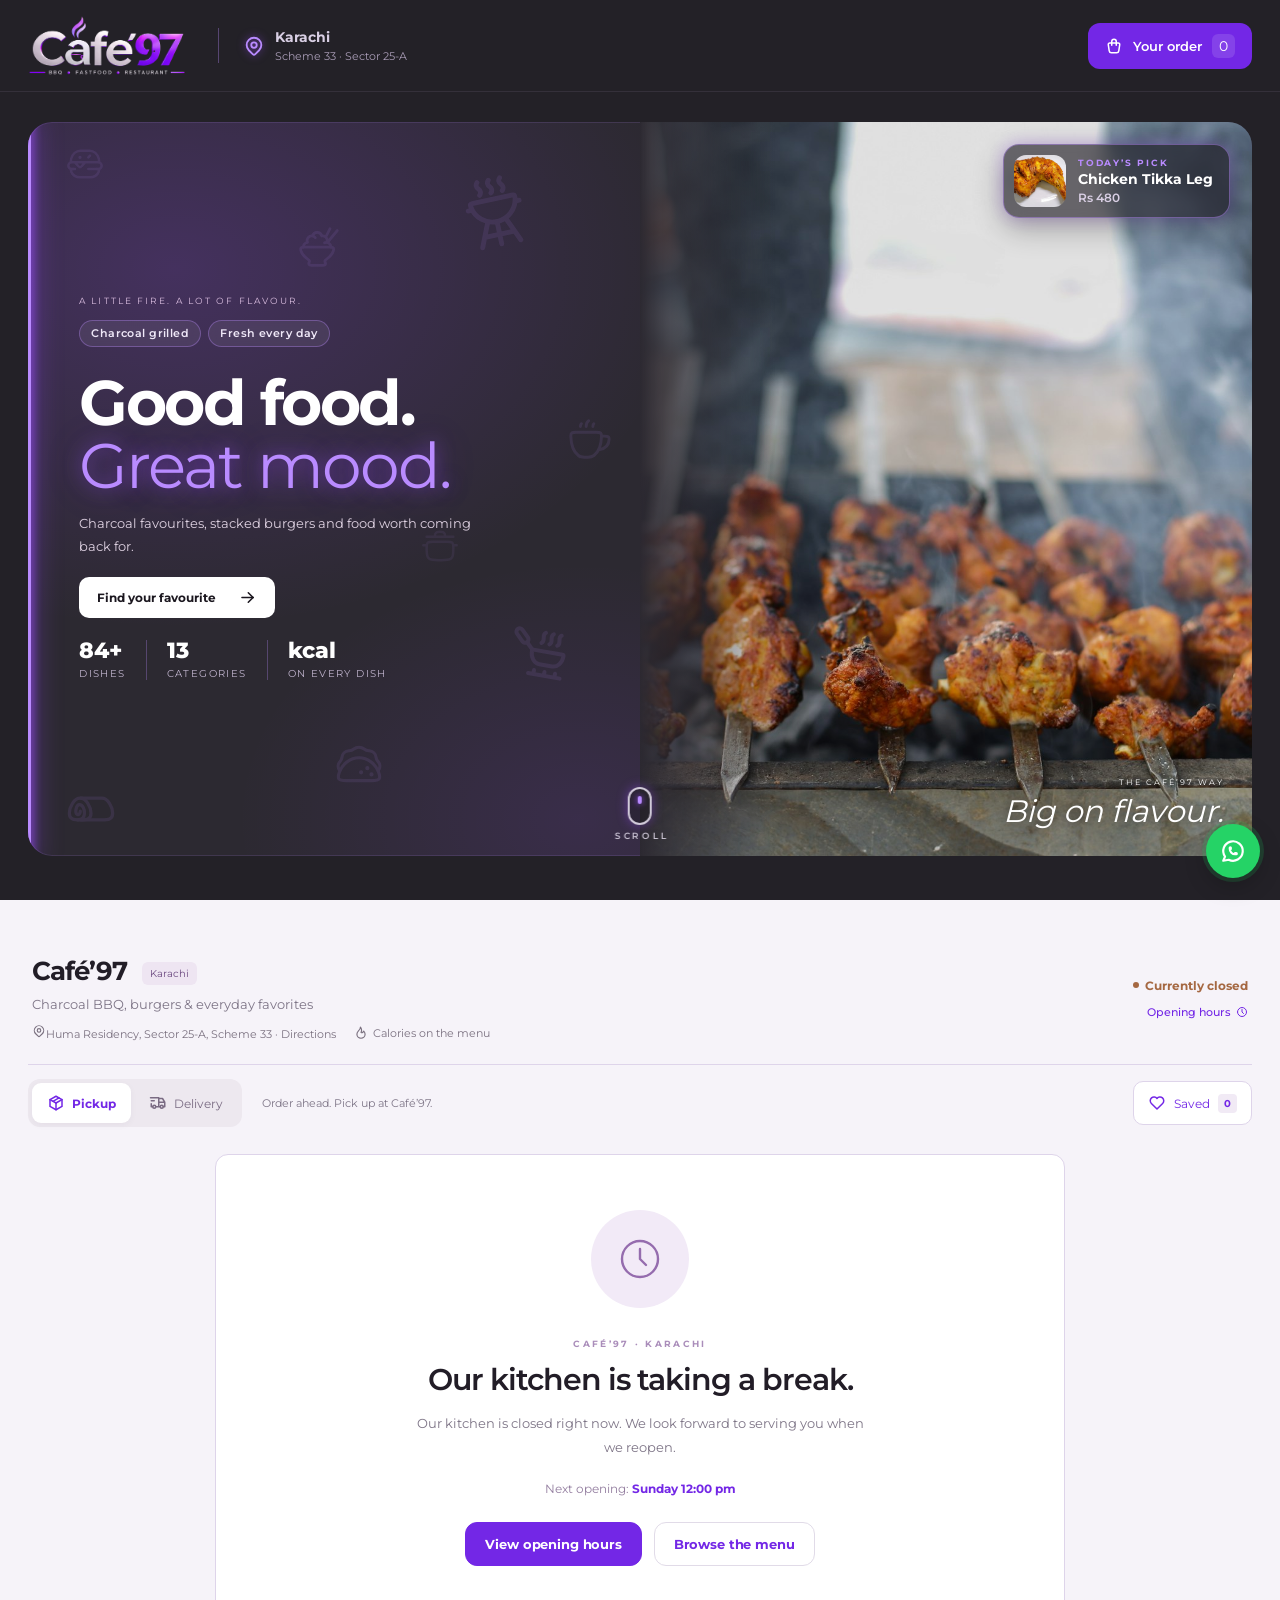
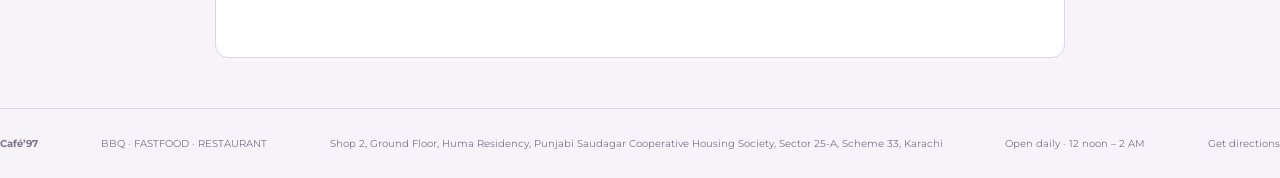
==== index.html @ 498adbf9 "Publish the Café’97 menu with WhatsApp ordering Replaces the coming-soon page. The previous site is " ====
<!DOCTYPE html><html lang="en"><head><meta charSet="utf-8"/><link rel="preconnect" href="/" crossorigin=""/><meta name="viewport" content="width=device-width, initial-scale=1"/><link rel="preload" href="/brand/cafe97-logo.png" as="image"/><link rel="preload" as="image" href="/food/hero-grill.jpg"/><link rel="preload" as="image" href="/brand/cafe97-logo-light.png"/><link rel="stylesheet" href="/_next/static/chunks/0s7oty20a3kcf.css" data-precedence="next"/><link rel="preload" as="script" fetchPriority="low" href="/_next/static/chunks/2-xwlmnlyaeq1.js"/><script src="/_next/static/chunks/0ktrcj4qarsyq.js" async=""></script><script src="/_next/static/chunks/2qyr2zzqw7k6q.js" async=""></script><script src="/_next/static/chunks/turbopack-22x0vbccdiuz1.js" async=""></script><script src="/_next/static/chunks/44oxwbh__ebkl.js" async=""></script><script src="/_next/static/chunks/0wa9oiqvqkpfq.js" async=""></script><title>Café’97 | A little fire. A lot of flavor.</title><meta name="description" content="Café’97 Karachi — BBQ, fast food and good company."/><link rel="icon" href="/icon.png?icon.2g3fp5cg44gr7.png" sizes="512x512" type="image/png"/><link rel="apple-touch-icon" href="/apple-icon.png?apple-icon.3qk80mfharcxu.png" sizes="180x180" type="image/png"/><meta name="next-size-adjust" content=""/><script src="/_next/static/chunks/0cz1d0mv5g_q7.js" noModule=""></script></head><body><div hidden=""><!--$--><!--/$--></div><div class="splash" aria-hidden="true"><span class="splash-strip left"></span><span class="splash-strip right"></span><img src="/brand/cafe97-logo.png" alt="" class="splash-logo"/><span class="splash-line"></span></div><div class="ordering-app"><a class="skip-link" href="#menu">Skip to menu</a><header class="site-header"><a class="ordering-brand" href="/" aria-label="Café’97 home"><img src="/brand/cafe97-logo.png" alt="Café’97" width="130"/><span class="header-location"><svg xmlns="http://www.w3.org/2000/svg" width="16" height="16" viewBox="0 0 24 24" fill="none" stroke="currentColor" stroke-width="2" stroke-linecap="round" stroke-linejoin="round" class="tabler-icon tabler-icon-map-pin"><path d="M9 11a3 3 0 1 0 6 0a3 3 0 0 0 -6 0"></path><path d="M17.657 16.657l-4.243 4.243a2 2 0 0 1 -2.827 0l-4.244 -4.243a8 8 0 1 1 11.314 0"></path></svg> Karachi<!-- --> <small>Scheme 33 · Sector 25-A</small></span></a><div class="header-actions"><button class="bag-button"><svg xmlns="http://www.w3.org/2000/svg" width="18" height="18" viewBox="0 0 24 24" fill="none" stroke="currentColor" stroke-width="2" stroke-linecap="round" stroke-linejoin="round" class="tabler-icon tabler-icon-shopping-bag"><path d="M6.331 8h11.339a2 2 0 0 1 1.977 2.304l-1.255 8.152a3 3 0 0 1 -2.966 2.544h-6.852a3 3 0 0 1 -2.965 -2.544l-1.255 -8.152a2 2 0 0 1 1.977 -2.304"></path><path d="M9 11v-5a3 3 0 0 1 6 0v5"></path></svg><span class="bag-label">Your order</span><span>0</span></button></div></header><main class="ordering-main"><section class="restaurant-banner"><div class="hero-doodles" aria-hidden="true"><span class="doodle d-bbq-grill" style="--icon:url(/icons/food/bbq-grill.svg)"></span><span class="doodle d-pan-03" style="--icon:url(/icons/food/pan-03.svg)"></span><span class="doodle d-rice-bowl-01" style="--icon:url(/icons/food/rice-bowl-01.svg)"></span><span class="doodle d-taco-01" style="--icon:url(/icons/food/taco-01.svg)"></span><span class="doodle d-coffee-02" style="--icon:url(/icons/food/coffee-02.svg)"></span><span class="doodle d-bread-02" style="--icon:url(/icons/food/bread-02.svg)"></span><span class="doodle d-hamburger-02" style="--icon:url(/icons/food/hamburger-02.svg)"></span><span class="doodle d-cooking-pot" style="--icon:url(/icons/food/cooking-pot.svg)"></span></div><div class="banner-copy"><span class="banner-kicker">A LITTLE FIRE. A LOT OF FLAVOUR.</span><div class="trust-badges"><span>Charcoal grilled</span><span>Fresh every day</span></div><h1>Good food.<br/><em>Great mood.</em></h1><p>Charcoal favourites, stacked burgers and food worth coming back for.</p><a class="hero-menu-link" href="#menu">Find your favourite <svg xmlns="http://www.w3.org/2000/svg" width="19" height="19" viewBox="0 0 24 24" fill="none" stroke="currentColor" stroke-width="2" stroke-linecap="round" stroke-linejoin="round" class="tabler-icon tabler-icon-arrow-right"><path d="M5 12l14 0"></path><path d="M13 18l6 -6"></path><path d="M13 6l6 6"></path></svg></a><dl class="hero-facts"><div><dt>100<!-- -->+</dt><dd>dishes</dd></div><div><dt>17</dt><dd>categories</dd></div><div><dt>kcal</dt><dd>on every dish</dd></div></dl></div><div class="banner-photograph"><img src="/food/hero-grill.jpg" alt="Food on a charcoal grill"/><div class="photo-caption"><span>THE CAFÉ’97 WAY</span><strong>Big on flavour.</strong></div></div><a class="scroll-cue" href="#menu" aria-label="Scroll to the menu"><span class="mouse"><i></i></span><small>Scroll</small></a></section><section class="restaurant-info"><div class="restaurant-mark"><img src="/brand/cafe97-logo-light.png" alt="Café’97"/></div><div><h2>Café’97 <span>Karachi</span></h2><p>Charcoal BBQ, burgers &amp; everyday favorites</p><div class="restaurant-meta"><a href="https://www.google.com/maps/dir/?api=1&amp;destination=Cafe97&amp;destination_place_id=ChIJvU82jcg5sz4RIf9Lzt2Cbog" target="_blank" rel="noopener"><svg xmlns="http://www.w3.org/2000/svg" width="14" height="14" viewBox="0 0 24 24" fill="none" stroke="currentColor" stroke-width="2" stroke-linecap="round" stroke-linejoin="round" class="tabler-icon tabler-icon-map-pin"><path d="M9 11a3 3 0 1 0 6 0a3 3 0 0 0 -6 0"></path><path d="M17.657 16.657l-4.243 4.243a2 2 0 0 1 -2.827 0l-4.244 -4.243a8 8 0 1 1 11.314 0"></path></svg>Huma Residency, Sector 25-A, Scheme 33<!-- --> · Directions</a><span><svg xmlns="http://www.w3.org/2000/svg" width="14" height="14" viewBox="0 0 24 24" fill="none" stroke="currentColor" stroke-width="2" stroke-linecap="round" stroke-linejoin="round" class="tabler-icon tabler-icon-flame"><path d="M12 10.941c2.333 -3.308 .167 -7.823 -1 -8.941c0 3.395 -2.235 5.299 -3.667 6.706c-1.43 1.408 -2.333 3.294 -2.333 5.588c0 3.704 3.134 6.706 7 6.706c3.866 0 7 -3.002 7 -6.706c0 -1.712 -1.232 -4.403 -2.333 -5.588c-2.084 3.353 -3.257 3.353 -4.667 2.235"></path></svg>Calories on the menu</span></div></div><div class="restaurant-availability"><span class="availability-label closed">Checking availability…</span><button class="text-button">Opening hours <svg xmlns="http://www.w3.org/2000/svg" width="12" height="12" viewBox="0 0 24 24" fill="none" stroke="currentColor" stroke-width="2" stroke-linecap="round" stroke-linejoin="round" class="tabler-icon tabler-icon-clock"><path d="M3 12a9 9 0 1 0 18 0a9 9 0 0 0 -18 0"></path><path d="M12 7v5l3 3"></path></svg></button></div></section><div class="experience-bar"><div class="order-mode" aria-label="Order method"><button aria-pressed="true"><svg xmlns="http://www.w3.org/2000/svg" width="18" height="18" viewBox="0 0 24 24" fill="none" stroke="currentColor" stroke-width="2" stroke-linecap="round" stroke-linejoin="round" class="tabler-icon tabler-icon-package"><path d="M12 3l8 4.5l0 9l-8 4.5l-8 -4.5l0 -9l8 -4.5"></path><path d="M12 12l8 -4.5"></path><path d="M12 12l0 9"></path><path d="M12 12l-8 -4.5"></path><path d="M16 5.25l-8 4.5"></path></svg>Pickup</button><button aria-pressed="false"><svg xmlns="http://www.w3.org/2000/svg" width="18" height="18" viewBox="0 0 24 24" fill="none" stroke="currentColor" stroke-width="2" stroke-linecap="round" stroke-linejoin="round" class="tabler-icon tabler-icon-truck-delivery"><path d="M5 17a2 2 0 1 0 4 0a2 2 0 1 0 -4 0"></path><path d="M15 17a2 2 0 1 0 4 0a2 2 0 1 0 -4 0"></path><path d="M5 17h-2v-4m-1 -8h11v12m-4 0h6m4 0h2v-6h-8m0 -5h5l3 5"></path><path d="M3 9l4 0"></path></svg>Delivery</button></div><span>Order ahead. Pick up at Café’97.</span><button class="saved-menu-button" aria-pressed="false"><svg xmlns="http://www.w3.org/2000/svg" width="18" height="18" viewBox="0 0 24 24" fill="none" stroke="currentColor" stroke-width="2" stroke-linecap="round" stroke-linejoin="round" class="tabler-icon tabler-icon-heart"><path d="M19.5 12.572l-7.5 7.428l-7.5 -7.428a5 5 0 1 1 7.5 -6.566a5 5 0 1 1 7.5 6.572"></path></svg> Saved <b>0</b></button></div><div class="ordering-layout"><aside class="menu-categories"><h3>Our menu</h3><button class="selected" aria-pressed="true"><span class="cat-ico" style="--icon:url(/icons/food/dish-01.svg)"><b class="cat-count">0</b></span><strong>All items</strong></button></aside><div class="cat-slider" aria-hidden="true"><span></span></div><section id="menu" class="menu-section"><div class="menu-sticky-sentinel" aria-hidden="true"></div><div class="menu-sticky"><div class="menu-toolbar"><label class="search"><svg xmlns="http://www.w3.org/2000/svg" width="18" height="18" viewBox="0 0 24 24" fill="none" stroke="currentColor" stroke-width="2" stroke-linecap="round" stroke-linejoin="round" class="tabler-icon tabler-icon-search"><path d="M3 10a7 7 0 1 0 14 0a7 7 0 1 0 -14 0"></path><path d="M21 21l-6 -6"></path></svg><input aria-label="Search menu" placeholder="Search the menu" value=""/></label><select class="menu-sort" aria-label="Sort menu"><option value="menu" selected="">Our menu order</option><option value="price-low">Price: low to high</option><option value="price-high">Price: high to low</option><option value="calories">Calories: low to high</option></select></div><div class="discovery-filters" aria-label="Menu highlights"><button aria-pressed="true" class="active">All dishes<span>0</span></button></div></div><div class="section-title"><h2>What are you in the mood for?</h2><span class="muted">0 dishes · Prices in PKR</span></div><div class="food-grid" aria-label="Loading the menu" aria-busy="true"><div class="food-skeleton"><div></div><span></span><span></span></div><div class="food-skeleton"><div></div><span></span><span></span></div><div class="food-skeleton"><div></div><span></span><span></span></div><div class="food-skeleton"><div></div><span></span><span></span></div></div><p class="menu-disclaimer">Illustrative photos · Calories are estimates. Please ask our team about allergies.</p></section><aside class="order-summary"><div class="summary-heading"><h3>Your order</h3><span class="pill">0<!-- --> <!-- -->items</span></div><div class="service-toggle"><button class="active">Takeaway</button><button class="">Delivery</button></div><div class="service-location"><svg xmlns="http://www.w3.org/2000/svg" width="17" height="17" viewBox="0 0 24 24" fill="none" stroke="currentColor" stroke-width="2" stroke-linecap="round" stroke-linejoin="round" class="tabler-icon tabler-icon-map-pin"><path d="M9 11a3 3 0 1 0 6 0a3 3 0 0 0 -6 0"></path><path d="M17.657 16.657l-4.243 4.243a2 2 0 0 1 -2.827 0l-4.244 -4.243a8 8 0 1 1 11.314 0"></path></svg><div><strong>Collect at Café’97</strong><small>Huma Residency, Sector 25-A, Scheme 33</small></div></div><div class="empty-cart"><span><svg xmlns="http://www.w3.org/2000/svg" width="35" height="35" viewBox="0 0 24 24" fill="none" stroke="currentColor" stroke-width="1.3" stroke-linecap="round" stroke-linejoin="round" class="tabler-icon tabler-icon-shopping-bag"><path d="M6.331 8h11.339a2 2 0 0 1 1.977 2.304l-1.255 8.152a3 3 0 0 1 -2.966 2.544h-6.852a3 3 0 0 1 -2.965 -2.544l-1.255 -8.152a2 2 0 0 1 1.977 -2.304"></path><path d="M9 11v-5a3 3 0 0 1 6 0v5"></path></svg></span><h4>Good food starts here</h4><p>Add your favorites from the menu<br/>and we’ll take care of the rest.</p></div><div class="totals"><div><span>Subtotal</span><span>Rs 0</span></div><div><span>Estimated calories</span><span>0<!-- --> kcal</span></div><div class="grand-total"><strong>Total</strong><strong>Rs 0</strong></div></div><button class="button full" disabled="">Checkout <svg xmlns="http://www.w3.org/2000/svg" width="16" height="16" viewBox="0 0 24 24" fill="none" stroke="currentColor" stroke-width="2" stroke-linecap="round" stroke-linejoin="round" class="tabler-icon tabler-icon-arrow-right"><path d="M5 12l14 0"></path><path d="M13 18l6 -6"></path><path d="M13 6l6 6"></path></svg></button><p class="fine-print muted">Pay at the restaurant<!-- --> <!-- -->· Order tracking included</p></aside></div></main><footer><strong>Café’97</strong><span>BBQ · FASTFOOD · RESTAURANT</span><span>Shop 2, Ground Floor, Huma Residency, Punjabi Saudagar Cooperative Housing Society, Sector 25-A, Scheme 33, Karachi</span><span>Open daily · 12 noon – 2 AM</span><a href="https://www.google.com/maps/dir/?api=1&amp;destination=Cafe97&amp;destination_place_id=ChIJvU82jcg5sz4RIf9Lzt2Cbog" target="_blank" rel="noopener">Get directions</a></footer><button class="to-top" aria-label="Back to top" tabindex="-1"><svg xmlns="http://www.w3.org/2000/svg" width="22" height="22" viewBox="0 0 24 24" fill="none" stroke="currentColor" stroke-width="2" stroke-linecap="round" stroke-linejoin="round" class="tabler-icon tabler-icon-arrow-up"><path d="M12 5l0 14"></path><path d="M18 11l-6 -6"></path><path d="M6 11l6 -6"></path></svg></button><a class="whatsapp-fab" href="https://wa.me/923099951777" target="_blank" rel="noopener" aria-label="Order on WhatsApp"><svg xmlns="http://www.w3.org/2000/svg" width="26" height="26" viewBox="0 0 24 24" fill="none" stroke="currentColor" stroke-width="2" stroke-linecap="round" stroke-linejoin="round" class="tabler-icon tabler-icon-brand-whatsapp"><path d="M3 21l1.65 -3.8a9 9 0 1 1 3.4 2.9l-5.05 .9"></path><path d="M9 10a.5 .5 0 0 0 1 0v-1a.5 .5 0 0 0 -1 0v1a5 5 0 0 0 5 5h1a.5 .5 0 0 0 0 -1h-1a.5 .5 0 0 0 0 1"></path></svg></a></div><!--$--><!--/$--><script>(self.__next_s=self.__next_s||[]).push([0,{"children":"try{if(sessionStorage.getItem(\"c97-splash\"))document.documentElement.classList.add(\"splash-seen\");else sessionStorage.setItem(\"c97-splash\",\"1\")}catch(e){}","id":"splash-seen"}])</script><script src="/_next/static/chunks/2-xwlmnlyaeq1.js" id="_R_" async=""></script><script>(self.__next_f=self.__next_f||[]).push([0])</script><script>self.__next_f.push([1,"1:\"$Sreact.fragment\"\n2:I[39756,[\"/_next/static/chunks/44oxwbh__ebkl.js\"],\"default\"]\n3:I[37457,[\"/_next/static/chunks/44oxwbh__ebkl.js\"],\"default\"]\n4:I[79520,[\"/_next/static/chunks/44oxwbh__ebkl.js\"],\"\"]\n5:I[77845,[\"/_next/static/chunks/44oxwbh__ebkl.js\",\"/_next/static/chunks/0wa9oiqvqkpfq.js\"],\"default\"]\n6:I[97367,[\"/_next/static/chunks/44oxwbh__ebkl.js\"],\"OutletBoundary\"]\n7:\"$Sreact.suspense\"\n9:I[97367,[\"/_next/static/chunks/44oxwbh__ebkl.js\"],\"ViewportBoundary\"]\nb:I[97367,[\"/_next/static/chunks/44oxwbh__ebkl.js\"],\"MetadataBoundary\"]\nd:I[68027,[\"/_next/static/chunks/44oxwbh__ebkl.js\"],\"default\",1]\n:HL[\"/_next/static/chunks/0s7oty20a3kcf.css\",\"style\"]\n:HC[\"/\",\"\"]\n:HL[\"/brand/cafe97-logo.png\",\"image\"]\n0:{\"P\":null,\"c\":[\"\",\"\"],\"q\":\"\",\"i\":false,\"f\":[[[\"\",{\"children\":[\"__PAGE__\",{},\"$undefined\",\"$undefined\",4608]},\"$undefined\",\"$undefined\",4624],[[\"$\",\"$1\",\"c\",{\"children\":[[[\"$\",\"link\",\"0\",{\"rel\":\"stylesheet\",\"href\":\"/_next/static/chunks/0s7oty20a3kcf.css\",\"precedence\":\"next\",\"crossOrigin\":\"$undefined\",\"nonce\":\"$undefined\"}],[\"$\",\"script\",\"script-0\",{\"src\":\"/_next/static/chunks/44oxwbh__ebkl.js\",\"async\":true,\"nonce\":\"$undefined\"}]],[\"$\",\"html\",null,{\"lang\":\"en\",\"suppressHydrationWarning\":true,\"children\":[\"$\",\"body\",null,{\"children\":[[\"$\",\"$L2\",null,{\"parallelRouterKey\":\"children\",\"error\":\"$undefined\",\"errorStyles\":\"$undefined\",\"errorScripts\":\"$undefined\",\"template\":[\"$\",\"$L3\",null,{}],\"templateStyles\":\"$undefined\",\"templateScripts\":\"$undefined\",\"notFound\":[[[\"$\",\"title\",null,{\"children\":\"404: This page could not be found.\"}],[\"$\",\"div\",null,{\"style\":{\"fontFamily\":\"system-ui,\\\"Segoe UI\\\",Roboto,Helvetica,Arial,sans-serif,\\\"Apple Color Emoji\\\",\\\"Segoe UI Emoji\\\"\",\"height\":\"100vh\",\"textAlign\":\"center\",\"display\":\"flex\",\"flexDirection\":\"column\",\"alignItems\":\"center\",\"justifyContent\":\"center\"},\"children\":[\"$\",\"div\",null,{\"children\":[[\"$\",\"style\",null,{\"dangerouslySetInnerHTML\":{\"__html\":\"body{color:#000;background:#fff;margin:0}.next-error-h1{border-right:1px solid rgba(0,0,0,.3)}@media (prefers-color-scheme:dark){body{color:#fff;background:#000}.next-error-h1{border-right:1px solid rgba(255,255,255,.3)}}\"}}],[\"$\",\"h1\",null,{\"className\":\"next-error-h1\",\"style\":{\"display\":\"inline-block\",\"margin\":\"0 20px 0 0\",\"padding\":\"0 23px 0 0\",\"fontSize\":24,\"fontWeight\":500,\"verticalAlign\":\"top\",\"lineHeight\":\"49px\"},\"children\":404}],[\"$\",\"div\",null,{\"style\":{\"display\":\"inline-block\"},\"children\":[\"$\",\"h2\",null,{\"style\":{\"fontSize\":14,\"fontWeight\":400,\"lineHeight\":\"49px\",\"margin\":0},\"children\":\"This page could not be found.\"}]}]]}]}]],[]],\"forbidden\":\"$undefined\",\"unauthorized\":\"$undefined\"}],[\"$\",\"$L4\",null,{\"id\":\"splash-seen\",\"strategy\":\"beforeInteractive\",\"children\":\"try{if(sessionStorage.getItem(\\\"c97-splash\\\"))document.documentElement.classList.add(\\\"splash-seen\\\");else sessionStorage.setItem(\\\"c97-splash\\\",\\\"1\\\")}catch(e){}\"}]]}]}]]}],{\"children\":[[\"$\",\"$1\",\"c\",{\"children\":[[[\"$\",\"div\",null,{\"className\":\"splash\",\"aria-hidden\":\"true\",\"children\":[[\"$\",\"span\",null,{\"className\":\"splash-strip left\"}],[\"$\",\"span\",null,{\"className\":\"splash-strip right\"}],[\"$\",\"img\",null,{\"src\":\"/brand/cafe97-logo.png\",\"alt\":\"\",\"className\":\"splash-logo\"}],[\"$\",\"span\",null,{\"className\":\"splash-line\"}]]}],[\"$\",\"$L5\",null,{}]],[[\"$\",\"script\",\"script-0\",{\"src\":\"/_next/static/chunks/0wa9oiqvqkpfq.js\",\"async\":true,\"nonce\":\"$undefined\"}]],[\"$\",\"$L6\",null,{\"children\":[\"$\",\"$7\",null,{\"name\":\"Next.MetadataOutlet\",\"children\":\"$@8\"}]}]]}],{},null,false,null]},null,false,null],[\"$\",\"$1\",\"h\",{\"children\":[null,[\"$\",\"$L9\",null,{\"children\":\"$La\"}],[\"$\",\"div\",null,{\"hidden\":true,\"children\":[\"$\",\"$Lb\",null,{\"children\":[\"$\",\"$7\",null,{\"name\":\"Next.Metadata\",\"children\":\"$Lc\"}]}]}],[\"$\",\"meta\",null,{\"name\":\"next-size-adjust\",\"content\":\"\"}]]}],false]],\"m\":\"$undefined\",\"G\":[\"$d\",[[\"$\",\"link\",\"0\",{\"rel\":\"stylesheet\",\"href\":\"/_next/static/chunks/0s7oty20a3kcf.css\",\"precedence\":\"next\",\"crossOrigin\":\"$undefined\",\"nonce\":\"$undefined\"}]]],\"S\":true,\"h\":null,\"r\":\"$undefined\",\"s\":\"$undefined\",\"a\":\"$undefined\",\"l\":\"$undefined\",\"p\":\"$undefined\",\"d\":\"$undefined\",\"b\":\"7xIpDGiMckBpwdoyiwd_z\"}\na:[[\"$\",\"meta\",\"0\",{\"charSet\":\"utf-8\"}],[\"$\",\"meta\",\"1\",{\"name\":\"viewport\",\"content\":\"width=device-width, initial-scale=1\"}]]\ne:I[27201,[\"/_next/static/chunks/44oxwbh__ebkl.js\"],\"IconMark\"]\n8:null\nc:[[\"$\",\"title\",\"0\",{\"children\":\"Café’97 | A little fire. A lot of flavor.\"}],[\"$\",\"meta\",\"1\",{\"name\":\"description\",\"content\":\"Café’97 Karachi — BBQ, fast food and good company.\"}],[\"$\",\"link\",\"2\",{\"rel\":\"icon\",\"href\":\"/icon.png?icon.2g3fp5cg44gr7.png\",\"sizes\":\"512x512\",\"type\":\"image/png\"}],[\"$\",\"link\",\"3\",{\"rel\":\"apple-touch-icon\",\"href\":\"/apple-icon.png?apple-icon.3qk80mfharcxu.png\",\"sizes\":\"180x180\",\"type\":\"image/png\"}],[\"$\",\"$Le\",\"4\",{}]]\n"])</script></body></html>
---- _next/static/chunks/0s7oty20a3kcf.css ----
@font-face{font-family:DM Sans;font-style:normal;font-weight:400;font-display:swap;src:url(../media/dm-sans-0.1ak_r0qwk4efr.woff2)format("truetype")}@font-face{font-family:DM Sans;font-style:normal;font-weight:500;font-display:swap;src:url(../media/dm-sans-1.2r2fipdt7dpwy.woff2)format("truetype")}@font-face{font-family:DM Sans;font-style:normal;font-weight:600;font-display:swap;src:url(../media/dm-sans-2.0vbbr_motsstn.woff2)format("truetype")}@font-face{font-family:DM Sans;font-style:normal;font-weight:700;font-display:swap;src:url(../media/dm-sans-3.10xgmchs6okr4.woff2)format("truetype")}:root{--purple:#7327e6;--deep:#1b171f;--lavender:#eee7f2;--ink:#28212b;--muted:#746d77;--paper:#fbf9f5;--line:#e7e0e6;--green:#347153;--red:#a83943}*{box-sizing:border-box}html{scroll-behavior:smooth}body{color:var(--ink);background:var(--paper);margin:0;font-family:Montserrat,DM Sans,Arial,sans-serif;font-size:14px}button,input,select,textarea{font:inherit}button,a,input,select,textarea{-webkit-tap-highlight-color:transparent}button,a{touch-action:manipulation}button{cursor:pointer}button:disabled{opacity:.5;cursor:not-allowed}a{color:inherit;text-decoration:none}button:focus-visible,a:focus-visible{outline-offset:3px;outline:3px solid #af84cc}h1,h2,h3,p{margin-top:0}h1,h2{font-family:Montserrat,DM Sans,Arial,sans-serif;font-weight:500}h1{letter-spacing:-3px;margin-bottom:24px;font-size:clamp(48px,5vw,78px);line-height:1.06}h1 em{color:var(--purple)}h2{letter-spacing:-1px;font-size:34px}h3{font-size:18px}p{line-height:1.7}.site-header{justify-content:space-between;align-items:center;max-width:1360px;height:100px;margin:auto;padding:12px 56px;display:flex}.site-header img{object-fit:contain;height:78px}.site-header nav{gap:32px;font-weight:600;display:flex}.location{color:var(--muted);font-size:12px}main{max-width:1360px;margin:auto;padding:0 56px}.hero{background:#f0ebe5;border-radius:6px;grid-template-columns:1.05fr 1fr;min-height:490px;display:grid;overflow:hidden}.hero-copy{padding:52px 38px}.eyebrow{letter-spacing:2.3px;color:var(--purple);margin-bottom:18px;font-size:10px;font-weight:700;display:block}.hero p{color:var(--muted);font-size:15px}.button{border:1px solid var(--purple);background:var(--purple);color:#fff;border-radius:5px;justify-content:center;align-items:center;gap:10px;padding:14px 22px;font-weight:600;display:inline-flex}.button.secondary{color:var(--purple);background:#fff}.button.small{padding:9px 14px;font-size:12px}.hero-foot{letter-spacing:1.5px;color:var(--muted);margin-top:45px;font-size:9px}.hero-foot span{margin:0 12px}.hero-art{background:radial-gradient(at 40% 10%,#5b2ea8 0,#0000 60%),#1b171f;flex-direction:column;justify-content:center;align-items:center;padding:45px;display:flex;position:relative}.hero-art img{filter:drop-shadow(0 12px 9px #0007);width:100%}.art-note{color:#d5c4df;letter-spacing:3px;margin-top:36px;font-size:10px}.menu-section{padding:55px 0}.section-title{justify-content:space-between;align-items:center;gap:20px;display:flex}.section-title h2{margin:0 0 22px}.muted{color:var(--muted);font-size:12px}.notice{background:var(--lavender);color:var(--purple);border-radius:5px;margin:10px 0 24px;padding:11px 15px;font-size:12px}.category-tabs{gap:9px;padding:4px 0 18px;display:flex;overflow:auto}.category-tabs button{border:1px solid var(--line);white-space:nowrap;background:0 0;border-radius:30px;padding:11px 22px}footer{border-top:1px solid var(--line);max-width:1248px;color:var(--muted);justify-content:space-between;gap:20px;margin:30px auto 0;padding:25px 0;font-size:11px;display:flex}@media (max-width:800px){.site-header{height:85px;padding:8px 20px}.site-header nav{gap:18px;font-size:12px}.location{display:none}main{padding:0 20px}.hero{grid-template-columns:1fr}.hero-copy{padding:34px 26px}.hero-art{min-height:230px;padding:24px}.hero-art img{max-width:310px}.art-note{margin-top:12px;font-size:8px}.hero-foot{letter-spacing:.6px;margin-top:25px;font-size:8px}.section-title{flex-direction:column;align-items:start;gap:0}.section-title h2{font-size:28px}.section-title>.muted{display:none}footer{flex-wrap:wrap;margin:20px;padding:20px 0}.menu-section{padding-top:34px}}@media (prefers-reduced-motion:reduce){html{scroll-behavior:auto}*{transition:none!important;animation:none!important}}.header-actions{align-items:center;gap:18px;display:flex}.location{align-items:center;gap:5px;display:flex}.site-header nav a{align-items:center;gap:3px;display:flex}.icon-button{color:inherit;background:0 0;border:0;justify-content:center;align-items:center;padding:8px;display:inline-flex}.bag-button{background:var(--purple);color:#fff;border:0;border-radius:6px;align-items:center;gap:9px;padding:10px 12px;display:flex}.hero-art.food-hero{padding:0;overflow:hidden}.hero-food-photo{object-fit:cover;height:100%;position:absolute;filter:brightness(.7)!important;width:100%!important}.hero-logo{background:#27152bea;border-radius:5px;width:148px;padding:8px 15px;position:absolute;top:20px;right:20px}.hero-logo img{filter:none!important}.hero-caption{color:#fff;letter-spacing:2px;font-size:10px;position:absolute;bottom:23px}.service-strip{border-bottom:1px solid var(--line);color:#66576a;justify-content:space-around;padding:22px 0;font-size:12px;display:flex}.service-strip span{align-items:center;gap:9px;display:flex}.search{border:1px solid var(--line);background:#fff;border-radius:6px;align-items:center;gap:9px;min-width:235px;padding:11px 14px;display:flex}.search input{background:0 0;border:none;outline:none;width:100%}.food-grid{grid-template-columns:repeat(4,1fr);gap:22px;display:grid}.food-card{border:1px solid var(--line);background:#fff;border-radius:9px;transition:transform .2s,box-shadow .2s;overflow:hidden}.food-card:hover{transform:translateY(-3px);box-shadow:0 10px 25px #1b171f0b}.food-image{background:#e5ded7;border:0;width:100%;height:190px;padding:0;display:block;position:relative;overflow:hidden}.food-image img{object-fit:cover;width:100%;height:100%;transition:transform .4s}.food-card:hover .food-image img{transform:scale(1.04)}.food-tag{letter-spacing:1px;color:#fff;background:var(--purple);border-radius:3px;padding:6px 8px;font-size:8px;position:absolute;top:13px;left:12px}.food-content{padding:18px}.food-meta{color:var(--muted);justify-content:space-between;margin-bottom:12px;font-size:10px;display:flex}.food-meta span{align-items:center;gap:4px;display:flex}.food-card h3{letter-spacing:-.3px;margin-bottom:8px;font-size:16px}.food-card p{color:var(--muted);min-height:59px;margin-bottom:20px;font-size:12px;line-height:1.65}.food-bottom{justify-content:space-between;align-items:center;display:flex}.food-bottom strong{color:var(--purple);font-size:15px}.add-button{background:var(--lavender);color:var(--purple);border:1px solid #d9c8e4;border-radius:6px;justify-content:center;align-items:center;min-width:32px;height:32px;display:flex}.brand-band{background:var(--deep);color:#eee1f3;border-radius:7px;justify-content:space-around;align-items:center;gap:35px;padding:36px 45px;display:flex}.brand-band>img{width:200px}.brand-band h2{margin-bottom:12px;font-size:30px}.brand-band p{color:#bdaac6;margin:0;font-size:12px}.brand-band .eyebrow{color:#c69add}.brand-band .button{white-space:nowrap}.overlay{z-index:50;-webkit-backdrop-filter:blur(3px);backdrop-filter:blur(3px);background:#160d2066;position:fixed;inset:0}.modal{z-index:51;background:var(--paper);border-radius:12px;width:min(480px,100% - 28px);max-height:90dvh;padding:25px;position:fixed;top:50%;left:50%;overflow:auto;transform:translate(-50%,-50%);box-shadow:0 30px 100px #0003}.modal.wide{width:min(720px,100% - 28px)}.modal-head{justify-content:space-between;align-items:center;margin-bottom:20px;display:flex}.modal-head h2{letter-spacing:-.5px;margin:0;font-family:inherit;font-size:21px;font-weight:600}.field{flex-direction:column;gap:7px;margin-bottom:17px;font-size:12px;font-weight:600;display:flex}.field input,.field select,.field textarea,.input{color:var(--ink);background:#fff;border:1px solid #dcd4de;border-radius:5px;width:100%;min-width:0;padding:11px}.field textarea{resize:vertical;min-height:75px}.detail-image{object-fit:cover;border-radius:7px;width:100%;height:220px;margin-bottom:20px}.inline-info{justify-content:space-between;align-items:center;margin:15px 0;display:flex}.full{width:100%}.empty{text-align:center;color:var(--muted);padding:45px 20px}.empty svg{margin-bottom:15px}.error{color:#9d2638;background:#fcebed;border:1px solid #efc7ce;border-radius:5px;margin:12px 0;padding:12px;font-size:12px}.cart-line{border-bottom:1px solid var(--line);grid-template-columns:52px 1fr auto;gap:12px;padding:17px 0;font-size:12px;display:grid}.cart-line img{object-fit:cover;border-radius:5px;width:52px;height:60px}.cart-line small{color:var(--muted);margin:5px 0;font-size:10px;display:block}.quantity{align-items:center;gap:12px;display:flex}.quantity button{border:1px solid var(--line);background:#fff;border-radius:3px;place-items:center;width:25px;height:25px;display:grid}.cart-lines{margin-bottom:20px}.totals{margin:20px 0}.totals>div{justify-content:space-between;margin:12px 0;font-size:12px;display:flex}.totals .grand-total{border-top:1px solid var(--line);padding-top:15px;font-size:18px}.fine-print{text-align:center;margin-top:10px;font-size:10px}.floating-cart{background:var(--purple);color:#fff;z-index:20;white-space:nowrap;border:1px solid #aa88bd;border-radius:9px;align-items:center;gap:12px;padding:17px 25px;display:flex;position:fixed;bottom:22px;left:50%;transform:translate(-50%);box-shadow:0 8px 30px #30223633}.floating-cart span{margin-left:18px;font-weight:700}.text-button{color:var(--purple);background:0 0;border:0;padding:13px 0;font-size:12px;text-decoration:underline}.history-row{border-bottom:1px solid var(--line);justify-content:space-between;padding:18px 0;font-size:12px;display:flex}.pill{background:var(--lavender);color:var(--purple);text-transform:capitalize;border-radius:30px;align-items:center;gap:5px;padding:5px 10px;font-size:10px;display:inline-flex}.pill.paid,.pill.ready,.pill.completed{color:var(--green);background:#e5f2e9}.pill.cancelled,.pill.refunded{color:var(--red);background:#fbe8e9}.two-col{grid-template-columns:1fr 1fr;gap:15px;display:grid}.panel{border:1px solid var(--line);background:#fff;border-radius:8px;padding:22px}.panel h3{margin-bottom:20px}.panel-head{justify-content:space-between;align-items:center;gap:15px;margin-bottom:18px;display:flex}.panel-head h3{margin:0}.small-label{letter-spacing:1px;color:var(--muted);text-transform:uppercase;font-size:10px}.track-wrap{max-width:650px;margin:30px auto 70px}.track-header{text-align:center;margin:35px 0}.track-header h1{margin:12px 0;font-size:42px}.track-header .eyebrow{margin-bottom:10px}.timeline{justify-content:space-between;gap:6px;margin:25px 0 35px;display:flex}.timeline>div{color:#a79ba9;text-align:center;flex:1;font-size:10px}.timeline b{background:#e7e0e8;border-radius:5px;height:5px;margin-bottom:12px;display:block}.timeline .done{color:var(--purple)}.timeline .done b{background:var(--purple)}.rating-stars{gap:8px;margin:15px 0;display:flex}.rating-stars button{color:#b8a7bc;background:0 0;border:0;padding:3px;font-size:29px}.rating-stars button.active{color:var(--purple)}.receipt-logo{width:160px;margin:0 auto 16px;display:block}.receipt-details{text-align:center;font-size:12px;line-height:1.8}.receipt-line{border-bottom:1px dashed var(--line);justify-content:space-between;padding:12px 0;font-size:12px;display:flex}.receipt-line small{color:var(--muted);display:block}@media (max-width:1100px){.food-grid{grid-template-columns:repeat(3,1fr)}.hero-copy{padding:40px 28px}.brand-band{padding:30px}.brand-band>img{width:150px}}@media (max-width:800px){.food-grid{grid-template-columns:repeat(2,1fr);gap:14px}.food-image{height:165px}.food-content{padding:13px}.food-card h3{font-size:14px}.food-meta{font-size:9px}.food-card p{min-height:55px;font-size:11px}.header-actions{gap:7px}.header-actions .location{display:none}.service-strip{flex-wrap:wrap;gap:16px;padding:20px 0;font-size:10px}.service-strip span{width:42%}.service-strip svg{width:16px}.search{width:100%;margin-bottom:8px}.hero-art.food-hero{min-height:270px}.brand-band{flex-wrap:wrap;justify-content:start;gap:25px}.brand-band>img{width:110px}.brand-band h2{font-size:25px}.brand-band p{max-width:200px}.nav-menu{display:none!important}.floating-cart{justify-content:space-between;width:calc(100% - 32px);padding:15px;font-size:12px;bottom:12px}.floating-cart span{margin-left:0}.track-wrap{padding:0 18px}.two-col{grid-template-columns:1fr}.food-meta span:first-child{max-width:80px}.modal{padding:20px}.site-header{gap:10px}.site-header>a img{width:105px}.site-header nav{margin-left:auto}}@media print{body{color:#000;background:#fff;font-family:monospace}.no-print,.site-header,footer,.floating-cart{display:none!important}.receipt{width:72mm;margin:0 auto;border:0!important;padding:0!important}.track-wrap{max-width:none;margin:0!important;padding:0!important}.receipt *{color:#000!important}.receipt .grand-total{font-size:14px}.receipt-logo{width:48mm}.receipt-line{break-inside:avoid}.receipt-details{font-size:10px}@page{size:80mm auto;margin:4mm}}.staff-shell{background:#f6f4f7;min-height:100dvh;display:flex}.sidebar{color:#d5c6dd;z-index:25;background:#26192f;flex-direction:column;width:224px;padding:24px 16px;display:flex;position:fixed;inset:0 auto 0 0}.sidebar>a{margin:0 auto 18px;display:block}.sidebar>a img{object-fit:contain;width:135px;height:86px}.branch-switch{border:1px solid #51395d;border-radius:7px;margin-bottom:25px;padding:16px 13px}.branch-switch .small-label{color:#a88cba;font-size:8px}.branch-switch strong{color:#f4ecf8;justify-content:space-between;margin-top:9px;font-size:13px;display:flex}.branch-switch strong span{color:#b496c7;font-size:9px}.sidebar nav{flex-direction:column;gap:4px;display:flex}.sidebar nav button{text-align:left;color:#c4b2cf;background:0 0;border:0;border-radius:5px;align-items:center;gap:12px;padding:12px;font-size:12px;display:flex}.sidebar nav button.active{color:#fff;background:#68417e}.sidebar nav small{background:#856494;border-radius:4px;margin-left:auto;padding:2px 5px}.sidebar-bottom{margin-top:auto;padding:25px 10px 0}.sidebar-bottom>a,.sidebar-bottom>button{color:#b9a5c6;background:0 0;border:none;align-items:center;gap:9px;margin:12px 0;padding:0;font-size:11px;display:flex}.staff-user{border-top:1px solid #503c5c;align-items:center;gap:10px;margin-top:20px;padding-top:20px;display:flex}.staff-user>span{background:#705381;border-radius:50%;place-items:center;width:32px;height:32px;font-weight:700;display:grid}.staff-user strong{font-size:12px}.staff-user small{color:#aa92b9;text-transform:capitalize;margin-top:3px;font-size:10px;display:block}.staff-header{border-bottom:1px solid var(--line);background:#fff;justify-content:space-between;align-items:center;height:97px;padding:18px 34px;display:flex}.staff-header h2{letter-spacing:-.7px;margin:5px 0 0;font-family:inherit;font-size:23px;font-weight:600}.staff-header .small-label{letter-spacing:1.5px;font-size:8px}.staff-header-right{align-items:center;gap:15px;display:flex}.connection{color:#a66c33;font-size:10px}.connection.live{color:var(--green)}.staff-content{max-width:1800px;margin:auto;padding:30px 34px}.welcome{justify-content:space-between;align-items:center;margin:6px 0 30px;display:flex}.welcome h1{letter-spacing:-1.3px;margin:8px 0 10px;font-family:inherit;font-size:31px;font-weight:600}.welcome p{color:var(--muted);margin:0;font-size:12px}.welcome .eyebrow{letter-spacing:1.8px;margin-bottom:8px;font-size:8px}.stats-grid{grid-template-columns:repeat(4,1fr);gap:17px;margin-bottom:26px;display:grid}.stat{border:1px solid var(--line);background:#fff;border-radius:7px;padding:23px 20px}.stat strong{letter-spacing:-1px;margin:17px 0 8px;font-size:29px;font-weight:600;display:block}.overview-columns{grid-template-columns:1.65fr 1fr;gap:22px;margin-bottom:24px;display:grid}.live-order{border-bottom:1px solid var(--line);align-items:center;gap:14px;padding:16px 0;font-size:11px;display:flex}.live-order .order-number{background:var(--lavender);color:var(--purple);border-radius:5px;padding:11px 8px;font-size:11px}.live-order>div:nth-child(2){flex:1}.live-order small{color:var(--muted);margin-top:5px;font-size:9px;display:block}.row-actions{align-items:center;gap:9px;display:flex}.row-actions .text-button{padding:0}.stock-mini{margin:22px 0}.stock-mini>div:first-child{justify-content:space-between;margin-bottom:8px;font-size:11px;display:flex}.meter{background:#eee9f1;border-radius:5px;height:5px;overflow:hidden}.meter b{background:#8c649e;border-radius:5px;height:100%;display:block}.review-panel{margin:24px 0}.review{color:var(--purple);margin:16px 0}.review strong{letter-spacing:2px}.review strong span{letter-spacing:0;color:var(--muted);margin-left:12px;font-size:11px}.review p{color:var(--ink);font-size:12px}.table-scroll{padding:8px 20px;overflow-x:auto}table{border-collapse:collapse;text-align:left;width:100%;font-size:12px}th{color:var(--muted);text-transform:uppercase;letter-spacing:1px;white-space:nowrap;padding:17px 12px;font-size:9px;font-weight:500}td{border-top:1px solid var(--line);white-space:nowrap;padding:17px 12px}td small{color:var(--muted);margin-top:5px;font-size:10px;display:block}.filter-select{border:1px solid var(--line);background:#fff;border-radius:5px;padding:10px;font-size:11px}.pos-layout{grid-template-columns:1.7fr 1fr;gap:25px;display:grid}.pos-grid{grid-template-columns:repeat(3,1fr);gap:15px;display:grid}.pos-item{border:1px solid var(--line);text-align:left;background:#fff;border-radius:7px;padding:0;transition:transform .15s;overflow:hidden}.pos-item:active{transform:scale(.97)}.pos-item img{object-fit:cover;width:100%;height:125px}.pos-item>strong{padding:12px 12px 0;font-size:12px;display:block}.pos-item>span{color:var(--purple);justify-content:space-between;padding:11px 12px 14px;font-size:12px;display:flex}.pos-cart{align-self:start;position:sticky;top:20px}.pos-cart .two-col{gap:10px}.pos-line{border-bottom:1px solid var(--line);grid-template-columns:1fr auto;gap:12px;padding:17px 0;font-size:12px;display:grid}.pos-line strong small{color:var(--muted);margin-top:4px;font-weight:400;display:block}.line-note{background:#f9f6fa;border:0;border-radius:3px;grid-column:1/-1;padding:7px;font-size:10px}.kitchen-grid{grid-template-columns:repeat(4,1fr);gap:17px;display:grid}.kitchen-column>h3{justify-content:space-between;font-size:12px;font-weight:600;display:flex}.kitchen-column>h3>span{background:var(--lavender);border-radius:4px;padding:2px 6px}.kitchen-column{background:#efebf1;border-radius:7px;min-height:400px;padding:13px}.kitchen-ticket{border:1px solid var(--line);background:#fff;border-radius:6px;margin:16px 0;padding:16px}.kitchen-ticket h4{color:var(--muted);font-size:10px;font-weight:400}.ticket-line{gap:10px;padding:10px 0;font-size:11px;display:flex}.ticket-line b{color:var(--purple)}.ticket-line small{color:#a25420;background:#fff4e4;margin-top:5px;padding:5px;font-size:10px;display:block}.kitchen-ticket .button{margin-top:17px}.kitchen-ticket .panel-head{margin-bottom:10px}.menu-table-item{align-items:center;gap:15px;display:flex}.menu-table-item img{object-fit:cover;border-radius:5px;width:45px;height:40px}.qr-grid{grid-template-columns:repeat(4,1fr);gap:20px;display:grid}.qr-card{text-align:center;flex-direction:column;align-items:center;display:flex}.qr-card>img{width:100%;max-width:180px;margin-bottom:16px}.qr-card h3{margin:0}.qr-card p{margin:8px 0 15px}.sales-row{align-items:center;gap:13px;margin:25px 0;font-size:10px;display:flex}.sales-row>span{width:70px}.sales-track{background:#f2edf5;border-radius:3px;flex:1;height:18px;overflow:hidden}.sales-track b{background:#805398;border-radius:3px;height:100%;display:block}.sales-row strong{text-align:right;min-width:80px}.audit-list>div{border-top:1px solid var(--line);grid-template-columns:65px 150px 100px 1fr;gap:15px;padding:13px 0;font-size:11px;display:grid}.audit-list code{overflow-wrap:anywhere;white-space:normal;font-size:10px}.payment-total{text-align:center;padding:15px 0 30px}.payment-total span{color:var(--muted);font-size:12px;display:block}.payment-total strong{color:var(--purple);margin-top:12px;font-size:36px;display:block}.checkbox{gap:8px;margin-bottom:25px;font-size:12px;display:flex}.login-page{border:1px solid var(--line);background:#fff;border-radius:12px;grid-template-columns:1fr 1fr;max-width:1200px;min-height:650px;margin:60px auto;padding:0;display:grid;overflow:hidden}.login-brand{background:var(--deep);color:#e6d9ec;flex-direction:column;justify-content:center;padding:60px;display:flex}.login-brand img{width:240px;margin:0 0 45px}.login-brand h1{letter-spacing:-2px;font-size:51px}.login-brand p{color:#ad96bd}.login-form{flex-direction:column;justify-content:center;padding:65px;display:flex}.login-form>a{margin-bottom:45px}.login-form h2{font-size:30px}.login-form form{margin:22px 0}.login-form>p:last-child{font-size:10px}@media (max-width:1250px){.staff-content{padding:25px}.staff-header{padding:18px 25px}.sidebar{width:200px}.staff-main{width:calc(100% - 200px);margin-left:200px}.overview-columns{grid-template-columns:1.4fr 1fr}.live-order{flex-wrap:wrap}.live-order .row-actions{margin-left:auto}.pos-layout{grid-template-columns:1.2fr 1fr}.pos-grid,.kitchen-grid{grid-template-columns:repeat(2,1fr)}.qr-grid{grid-template-columns:repeat(3,1fr)}.stat{padding:18px 14px}.stat strong{font-size:25px}}@media (max-width:900px){.sidebar{width:74px;padding:15px 9px}.sidebar>a img{width:58px;height:55px}.branch-switch,.sidebar-bottom,.sidebar nav button small{display:none}.sidebar nav button{justify-content:center;padding:15px 10px;font-size:0}.sidebar nav button svg{flex-shrink:0;width:23px;height:23px}.staff-main{width:calc(100% - 74px);margin-left:74px}.staff-header-right{gap:7px}.staff-header-right>.pill{display:none}.staff-header-right .connection{font-size:9px}.staff-content{padding:20px}.overview-columns{grid-template-columns:1fr}.stats-grid{grid-template-columns:repeat(2,1fr)}.welcome{gap:15px}.welcome h1{font-size:25px}.welcome .button{padding:11px;font-size:11px}.login-page{min-height:560px;margin:25px}.login-brand{padding:35px}.login-brand h1{font-size:42px}.login-form{padding:35px}.login-brand img{width:200px}.qr-grid{grid-template-columns:repeat(2,1fr)}}@media (max-width:600px){.sidebar{flex-direction:row;align-items:center;gap:10px;width:100%;height:auto;padding:7px 10px;position:sticky;top:0;overflow:auto}.sidebar>a{display:none}.sidebar nav{flex-direction:row;justify-content:space-between;gap:2px;width:100%}.sidebar nav button{padding:10px 12px}.sidebar nav button svg{width:20px;height:20px}.staff-shell{display:block}.staff-main{width:100%;margin:0}.staff-header{gap:10px;height:auto;min-height:84px;padding:15px 18px}.staff-header-right{flex-direction:column;align-items:end}.staff-header-right .button{padding:7px 10px;font-size:10px}.staff-content{padding:18px 14px}.welcome{align-items:start}.welcome h1{font-size:23px}.welcome .eyebrow{font-size:7px}.welcome p{font-size:10px}.welcome .button{white-space:nowrap;padding:10px}.stat{padding:16px}.stat strong{font-size:24px}.stats-grid{gap:11px}.stat small{font-size:8px}.panel{padding:17px}.pos-layout{grid-template-columns:1fr}.pos-cart{position:static}.pos-grid{grid-template-columns:repeat(3,1fr);gap:8px}.pos-item img{height:87px}.pos-item>strong{padding:8px;font-size:10px}.pos-item>span{padding:0 8px 9px;font-size:10px}.pos-layout .panel-head{flex-wrap:wrap}.kitchen-grid{gap:9px}.kitchen-column{padding:8px}.kitchen-ticket{padding:11px}.kitchen-ticket .button{padding:8px;font-size:10px}.qr-grid{gap:12px}.qr-card{padding:15px}.qr-card .button{padding:8px;font-size:10px}.table-scroll{padding:5px}.login-page{grid-template-columns:1fr;margin:16px}.login-brand{min-height:210px;padding:28px}.login-brand img{width:130px;margin:0 0 20px}.login-brand h1{margin-bottom:12px;font-size:32px}.login-brand p{display:none}.login-form{padding:30px}.login-form>a{margin-bottom:30px}.audit-list>div{grid-template-columns:55px 1fr 70px}.audit-list code{grid-column:1/-1}.pos-cart .two-col{grid-template-columns:1fr 1fr}}:root{--purple:#7327e6;--deep:#1b171f;--lavender:#f1e9f7;--paper:#f7f8fa;--ink:#24242b;--muted:#7c7d87;--line:#e8e8ee}body{font-family:Montserrat,DM Sans,Arial,sans-serif}button,.button{border-radius:8px}.button{padding:13px 19px;font-size:13px;font-weight:600}.button.secondary{border-color:#e1dbe8}.button.small{padding:9px 13px}h2{font-family:inherit}.panel{border-color:#e8e8ee;border-radius:10px}.panel h3{font-size:16px;font-weight:600}.text-button{font-weight:500;text-decoration:none}.text-button:hover{text-decoration:underline}.notice{color:#756383;background:#f4f1f7}.site-header{background:#fff;max-width:1480px;height:82px;padding:8px 38px}.ordering-app{background:#f8f9fb;min-height:100dvh}.ordering-brand{align-items:center;gap:20px;display:flex}.ordering-brand img{width:106px;height:67px}.ordering-brand>span{color:#8c8692;border-left:1px solid var(--line);padding-left:20px;font-size:12px}.ordering-app .site-header{border-bottom:1px solid var(--line);max-width:none}.ordering-app .site-header nav{color:#666370;margin-left:auto;margin-right:30px;font-size:12px;font-weight:500}.account-button{border:1px solid var(--line);background:#fff;align-items:center;gap:8px;padding:10px 14px;font-size:12px;display:flex}.ordering-main{max-width:1500px;padding:26px 38px 0}.restaurant-banner{color:#fff;isolation:isolate;background:#30203d;border-radius:12px;height:185px;display:flex;position:relative;overflow:hidden}.restaurant-banner>div{z-index:1;flex:1;min-width:45%;padding:26px 34px}.restaurant-banner h1{letter-spacing:-1px;margin:10px 0 12px;font-family:inherit;font-size:32px;font-weight:600;line-height:1.2}.banner-kicker{letter-spacing:2px;color:#ceb0de;font-size:8px}.banner-caption{color:#d4c0df;font-size:11px}.restaurant-banner>img{object-fit:cover;object-position:center 57%;width:27%}.restaurant-banner>img:last-child{width:25%}.restaurant-info{align-items:center;gap:20px;padding:27px 0 29px;display:flex}.restaurant-mark{border:1px solid var(--line);background:#fff;border-radius:12px;flex-shrink:0;place-items:center;width:95px;height:85px;display:grid}.restaurant-mark img{width:81px}.restaurant-info h2{letter-spacing:-.6px;margin:0 0 8px;font-size:25px;font-weight:700}.restaurant-info h2>span{letter-spacing:0;color:#85818c;vertical-align:middle;background:#eeeaf1;border-radius:4px;margin-left:7px;padding:4px 9px;font-size:11px;font-weight:400}.restaurant-info p{color:#756d7c;margin:0 0 10px;font-size:12px;line-height:1.4}.restaurant-meta{color:#97929d;gap:17px;font-size:10px;display:flex}.restaurant-meta span{align-items:center;gap:5px;display:flex}.preview-chip{color:#897494;border:1px solid #ddd4e4;border-radius:5px;margin-left:auto;padding:7px 11px;font-size:10px}.ordering-layout{grid-template-columns:150px minmax(0,1fr) 304px;align-items:start;gap:26px;display:grid}.menu-categories{padding-top:6px;position:sticky;top:20px}.menu-categories h3{color:#99909f;letter-spacing:1px;text-transform:uppercase;margin:0 0 17px 11px;font-size:11px;font-weight:600}.menu-categories button{text-align:left;color:#77717c;background:0 0;border:0;border-radius:7px;justify-content:space-between;align-items:center;width:100%;margin-bottom:5px;padding:13px 12px;font-size:12px;display:flex}.menu-categories button span{color:#9f94a6;font-size:10px}.menu-categories button.selected{color:var(--purple);background:#ede1f4;font-weight:600}.menu-categories button.selected span{color:var(--purple)}.ordering-app .menu-section{min-width:0;padding:0}.menu-toolbar{align-items:center;gap:15px;margin-bottom:29px;display:flex}.menu-toolbar .search{border-color:#e4e4ec;border-radius:8px;flex:1;min-width:0;padding:12px 14px}.menu-toolbar>.muted{white-space:nowrap;font-size:10px}.ordering-app .section-title{gap:10px;margin-bottom:19px}.ordering-app .section-title h2{letter-spacing:-.5px;margin:0;font-size:19px;font-weight:600}.ordering-app .section-title .muted{font-size:10px}.ordering-app .food-grid{grid-template-columns:repeat(2,minmax(0,1fr));gap:14px}.ordering-app .food-card{border:1px solid #e5e4ec;border-radius:10px;flex-direction:row-reverse;align-items:stretch;gap:11px;min-height:182px;padding:13px;display:flex;box-shadow:0 2px 4px #1d152a02}.ordering-app .food-card:hover{border-color:#cfb8de;transform:translateY(-2px);box-shadow:0 6px 20px #43245c0a}.ordering-app .food-image{border-radius:7px;align-self:stretch;width:100px;min-width:100px;height:auto;min-height:146px;overflow:hidden}.ordering-app .food-image img{object-fit:cover;width:100%;height:100%}.ordering-app .food-content{flex-direction:column;flex:1;min-width:0;padding:0;display:flex}.ordering-app .food-meta{flex-wrap:wrap;gap:7px;margin:0 0 9px;font-size:8px}.ordering-app .food-card h3{letter-spacing:-.1px;margin:0 0 7px;font-size:13px;font-weight:600;line-height:1.45}.ordering-app .food-card p{-webkit-line-clamp:2;color:#8c8591;-webkit-box-orient:vertical;min-height:0;margin:0 0 15px;font-size:10px;line-height:1.6;display:-webkit-box;overflow:hidden}.ordering-app .food-bottom{gap:5px;margin-top:auto}.ordering-app .food-bottom strong{color:#34303b;font-size:12px}.ordering-app .add-button{background:#fff;border:1px solid #d4bfdf;border-radius:6px;min-width:27px;height:27px}.menu-disclaimer{color:#a19aa7;margin:0;padding:20px 0;font-size:9px;line-height:1.8}.order-summary{background:#fff;border:1px solid #e5e3ea;border-radius:11px;padding:22px;position:sticky;top:20px}.summary-heading{justify-content:space-between;align-items:center;margin-bottom:20px;display:flex}.summary-heading h3{margin:0;font-size:17px;font-weight:600}.summary-heading .pill{color:#8a8093;background:#f2f1f5;font-size:9px}.service-toggle{background:#f5f3f7;border-radius:7px;gap:3px;margin-bottom:20px;padding:4px;display:flex}.service-toggle button{color:#92869b;background:0 0;border:0;border-radius:5px;flex:1;padding:10px 5px;font-size:11px}.service-toggle button.active{color:var(--purple);background:#fff;font-weight:600;box-shadow:0 1px 5px #28123212}.service-location{color:var(--purple);border-bottom:1px solid #f0edf3;align-items:center;gap:10px;padding-bottom:19px;display:flex}.service-location strong{color:#4c4156;font-size:11px;font-weight:500}.service-location small{color:#a49aac;margin-top:5px;font-size:9px;display:block}.empty-cart{text-align:center;padding:35px 0 27px}.empty-cart>span{color:#b599c5;background:#f4edf8;border-radius:50%;place-items:center;width:72px;height:72px;margin-bottom:10px;display:inline-grid}.empty-cart h4{color:#685a74;margin:11px 0 7px;font-size:12px;font-weight:600}.empty-cart p{color:#a699af;margin:0;font-size:10px;line-height:1.8}.order-summary .totals{border-top:1px solid #f0edf3;margin-top:0;margin-bottom:20px;padding-top:8px}.order-summary .totals>div{color:#9a8fa3;font-size:10px}.order-summary .totals .grand-total{color:#45394f;border:none;margin-bottom:0;font-size:14px}.order-summary .button{justify-content:space-between;padding:12px 15px;font-size:12px}.order-summary .button:disabled{opacity:1;color:#b5a3c0;background:#ebe5ef;border-color:#ebe5ef}.order-summary .fine-print{margin-bottom:0;font-size:8px}.summary-lines{max-height:340px;margin:10px 0;overflow:auto}.summary-line{border-bottom:1px solid #f2edf5;justify-content:space-between;gap:12px;padding:15px 0;display:flex}.summary-line strong{font-size:11px;display:block}.summary-line small{color:#a597ae;max-width:140px;font-size:9px;display:block}.summary-line>div>span{color:var(--purple);margin-top:7px;font-size:11px;display:block}.summary-line .quantity{gap:7px}.ordering-app footer{max-width:1424px;margin:30px 38px 0;padding:24px 0;font-size:10px}.ordering-app .floating-cart,.ordering-app .food-tag{display:none}.ordering-app .modal .cart-lines{margin-top:0}.ordering-app .modal .service-toggle{margin-top:18px}.sidebar{color:#706a7b;background:#fff;border-right:1px solid #e8e5ed;width:224px;padding:15px 14px}.sidebar>a{border-bottom:1px solid #f0edf3;justify-content:center;align-items:center;gap:9px;width:100%;margin:0 0 22px;padding:0 0 15px;display:flex}.sidebar>a img{width:104px;height:69px}.console-label{letter-spacing:1.2px;color:#ad9eb8;max-width:65px;font-size:7px;line-height:1.8}.branch-switch{background:#faf9fc;border-color:#eae5ee;margin-bottom:20px;padding:14px}.branch-switch .small-label{color:#9e92a8;letter-spacing:1px;font-size:7px}.branch-switch strong{color:#4d3f57;margin-top:10px;font-size:13px}.branch-switch small{color:#ab9bb6;margin-top:7px;font-size:9px;display:block}.sidebar nav{gap:5px}.sidebar nav button{color:#897d92;gap:13px;padding:11px 14px;font-size:12px;font-weight:500}.sidebar nav button svg{stroke-width:1.5px}.sidebar nav button.active{color:var(--purple);background:#efe4f6;font-weight:600}.sidebar nav button:hover{background:#f6f1f9}.sidebar nav small{color:#804d9c;background:#dfcaeb;font-size:8px}.sidebar-bottom{padding:20px 12px 0}.sidebar-bottom>a,.sidebar-bottom>button{color:#9c8ea7;font-size:10px}.staff-user{border-color:#efeaf3;margin-top:18px;padding-top:17px}.staff-user>span{color:#86599c;background:#ece0f3}.staff-user strong{color:#5e4d6c;font-size:11px}.staff-user small{color:#a696b0;font-size:9px}.staff-main{width:calc(100% - 224px);margin-left:224px}.staff-shell{background:#f6f7fa}.staff-header{height:91px;padding:19px 32px}.staff-header h2{letter-spacing:-.8px;color:#343039;font-size:23px}.staff-header .small-label{color:#aba2b3;letter-spacing:.6px;font-size:8px}.breadcrumb-slash{color:#d4ccd9;padding:0 10px}.staff-content{padding:29px 32px}.welcome{margin:6px 0 27px}.welcome .eyebrow{color:#a58db4;letter-spacing:1.6px;font-size:8px}.welcome h1{letter-spacing:-1px;font-size:27px;font-weight:600}.welcome p{color:#9b92a3;font-size:11px}.stats-grid{gap:19px}.stat{border:1px solid #e8e5ed;border-radius:10px;padding:23px}.stat>span{color:#93869e;font-size:11px}.stat strong{color:#4e355e;letter-spacing:-.8px;margin:17px 0 10px;font-size:30px;font-weight:600}.stat small{color:#b1a7b9;font-size:8px}.staff-content .overview-columns{grid-template-columns:minmax(0,1.65fr) minmax(0,1fr);gap:22px}.panel{padding:23px}.staff-content .panel h3{color:#5c4e67;font-size:15px}.panel-head>.text-button{font-size:10px}.stock-mini strong{color:#96829f;font-size:10px;font-weight:500}.stock-mini span{color:#b3a4bc;font-size:10px}.meter{background:#f1edf4;height:4px}.meter b{background:#ad86bf}.live-order{border-color:#f0ebf4;font-size:10px}.live-order .order-number{color:#a06abc;background:#f3eaf7}.live-order .pill{font-size:9px}.staff-content .review-panel{padding:23px}.review-panel .muted{font-size:11px}.staff-content .pos-grid{grid-template-columns:repeat(3,minmax(0,1fr));gap:17px}.pos-layout{grid-template-columns:minmax(0,1.8fr) minmax(300px,1fr);gap:25px}.pos-item{border-color:#e7e2ed;border-radius:10px}.pos-item img{height:146px}.pos-item>strong{padding:15px 15px 0;font-size:12px;font-weight:600}.pos-item>span{padding:14px 15px 16px;font-size:12px}.category-tabs{gap:9px;padding-bottom:22px}.category-tabs button{background:#fff;border-color:#e6dfea;border-radius:7px;padding:11px 16px;font-size:11px}.category-tabs .selected{background:var(--purple);color:#fff;border-color:var(--purple)}.pos-cart{border-radius:11px;padding:22px}.pos-cart .field{font-size:10px}.pos-cart input,.pos-cart select{padding:10px;font-size:11px}.pos-cart .empty{padding:55px 20px;font-size:11px}.pos-cart .grand-total{font-size:18px}.delivery-heading{justify-content:space-between;align-items:start;margin-bottom:20px;display:flex}.delivery-heading h3{margin-bottom:9px;font-size:18px}.delivery-grid{grid-template-columns:repeat(3,minmax(0,1fr));gap:20px;display:grid}.delivery-card p{color:#8e8199;min-height:40px;font-size:12px}.delivery-card h3{margin-bottom:10px}.delivery-phone{color:var(--purple);font-size:12px}.delivery-settings{margin-bottom:24px}.delivery-settings form{max-width:450px}.print-help,.shift-history{margin-top:25px}.login-page{background:#fff;border-color:#ebe4ef}.login-brand{background:#352044}.login-form h2{letter-spacing:-.8px;font-size:27px;font-weight:600}.login-form .eyebrow{font-size:8px}.login-brand h1{letter-spacing:-1.5px;font-family:inherit;font-size:46px;font-weight:500}.login-brand img{width:210px}@media (min-width:1600px){.ordering-app .food-card{min-height:180px}.ordering-app .food-image{width:125px;min-width:125px}.ordering-app .food-card h3{font-size:15px}.ordering-app .food-card p{font-size:11px}.ordering-app .food-meta{font-size:9px}}@media (max-width:1200px){.ordering-main{padding:22px 25px 0}.ordering-layout{grid-template-columns:125px minmax(0,1fr) 275px;gap:18px}.ordering-app .food-grid{grid-template-columns:1fr}.ordering-app .food-card{min-height:140px}.ordering-app .food-image{width:130px;min-width:130px;min-height:113px}.ordering-app .food-card h3{font-size:14px}.ordering-app .food-card p{font-size:11px}.order-summary{padding:19px}.sidebar{width:204px}.staff-main{width:calc(100% - 204px);margin-left:204px}.staff-content{padding:23px}.staff-content .pos-grid{grid-template-columns:repeat(2,minmax(0,1fr))}.pos-layout{grid-template-columns:minmax(0,1.25fr) minmax(290px,1fr)}.stat{padding:19px}.stat strong{font-size:26px}.delivery-grid{grid-template-columns:repeat(2,minmax(0,1fr))}}@media (max-width:950px){.ordering-layout{grid-template-columns:minmax(0,1fr) 290px}.menu-categories{grid-column:1/-1;gap:7px;padding:0;display:flex;position:static;overflow:auto}.menu-categories h3{display:none}.menu-categories button{white-space:nowrap;background:#fff;border:1px solid #e3dbe9;gap:15px;width:auto;padding:11px 15px}.ordering-app .section-title>.muted{display:none}.sidebar{width:74px;padding:12px 8px}.sidebar>a{margin-bottom:20px;padding:0}.sidebar>a img{width:57px;height:55px}.console-label{display:none}.sidebar nav button{justify-content:center;padding:14px 10px;font-size:0}.sidebar nav button svg{width:22px;height:22px}.staff-main{width:calc(100% - 74px);margin-left:74px}.staff-content .overview-columns{grid-template-columns:1fr}.staff-header{padding:16px 22px}.staff-content .pos-grid{gap:12px}.restaurant-info h2{font-size:23px}.restaurant-banner{height:170px}.restaurant-banner h1{font-size:28px}.restaurant-banner>div{padding:26px}.restaurant-banner>img:last-child{display:none}.restaurant-banner>img{width:42%}.ordering-brand>span{display:none}}@media (max-width:700px){.ordering-main{padding:16px 16px 0}.ordering-app .site-header{height:70px;padding:6px 16px}.ordering-brand img{width:88px;height:54px}.ordering-app .site-header nav{margin-right:9px;font-size:10px}.ordering-app .account-button{border:0;padding:8px}.account-button>span{display:none}.bag-button{padding:8px 10px}.restaurant-banner{border-radius:9px;height:150px}.restaurant-banner>div{min-width:58%;padding:24px 20px}.restaurant-banner h1{letter-spacing:-.6px;margin:10px 0;font-size:22px}.banner-kicker{letter-spacing:1px;font-size:6px}.banner-caption{font-size:8px}.restaurant-banner>img{object-position:60% center;width:40%}.restaurant-info{gap:13px;padding:22px 0}.restaurant-mark{border-radius:9px;width:65px;height:64px}.restaurant-mark img{width:59px}.restaurant-info h2{margin-bottom:7px;font-size:21px}.restaurant-info h2>span{margin-left:5px;padding:3px 5px;font-size:8px}.restaurant-info p{max-width:220px;margin-bottom:8px;font-size:10px;line-height:1.5}.restaurant-meta{gap:9px;font-size:8px}.restaurant-meta svg{width:11px;height:11px}.preview-chip{display:none}.ordering-layout{flex-direction:column;gap:20px;display:flex}.menu-categories{gap:7px;width:100%}.menu-categories button{gap:9px;margin:0;padding:10px 13px;font-size:11px}.menu-categories button span{font-size:9px}.menu-section{width:100%}.order-summary{display:none}.menu-toolbar{gap:10px;margin-bottom:23px}.menu-toolbar .search{margin-bottom:0;padding:11px 12px;font-size:12px}.menu-toolbar>.muted{font-size:8px}.ordering-app .section-title{margin-bottom:16px}.ordering-app .section-title h2{font-size:18px}.ordering-app .food-grid{grid-template-columns:1fr;gap:12px}.ordering-app .food-card{gap:15px;min-height:146px;padding:13px}.ordering-app .food-image{width:120px;min-width:120px;min-height:117px}.ordering-app .food-meta{justify-content:start;gap:12px;font-size:9px}.ordering-app .food-card h3{font-size:14px}.ordering-app .food-card p{margin-bottom:13px;font-size:10px}.ordering-app .food-bottom strong{font-size:12px}.ordering-app footer{gap:10px;margin:24px 16px 0;padding:20px 0 95px;font-size:8px}.ordering-app .floating-cart{display:flex}.menu-disclaimer{padding-top:18px;font-size:8px}.header-actions{gap:4px}.delivery-grid{grid-template-columns:1fr}.delivery-heading{gap:15px}.delivery-heading .pill{white-space:nowrap;font-size:9px}.delivery-heading h3{font-size:16px}.delivery-heading .muted{font-size:10px}}@media (max-width:600px){.sidebar{border-bottom:1px solid var(--line);z-index:30;background:#fff;flex-direction:row;width:100%;padding:6px;position:sticky;top:0;overflow-x:auto}.sidebar>a{display:none}.sidebar nav{justify-content:start;gap:2px;min-width:max-content}.sidebar nav button{padding:12px 13px}.sidebar nav button svg{width:19px;height:19px}.staff-main{width:100%;margin:0}.staff-content{padding:19px 14px}.staff-header{height:83px;padding:15px 18px}.staff-header h2{font-size:22px}.staff-content .pos-grid{grid-template-columns:repeat(3,minmax(0,1fr));gap:9px}.pos-layout{grid-template-columns:1fr;gap:22px}.pos-item img{height:93px}.pos-item>strong{padding:10px 9px 0;font-size:10px}.pos-item>span{padding:12px 9px;font-size:10px}.stats-grid{gap:12px}.stat{padding:18px 15px}.stat strong{font-size:25px}.stat>span{font-size:10px}.stat small{font-size:8px}.welcome h1{font-size:24px}.welcome .eyebrow{font-size:7px}.welcome .button{padding:11px;font-size:10px}.staff-content .panel{padding:18px}.staff-content .panel.table-scroll{padding:8px}.staff-content .overview-columns{gap:16px}.live-order{gap:11px}.live-order .row-actions{margin-left:auto}.staff-header-right .connection{font-size:8px}.staff-header-right .button{padding:8px 10px;font-size:9px}.login-page{margin:16px}.login-brand h1{font-size:33px}.login-brand img{width:135px}.login-form h2{font-size:24px}.delivery-card .panel-head{margin-bottom:15px}}.pill.served{color:#aa7b25;background:#fff1d9}.dine-in-note{color:#816096;background:#f6f0fb;border-radius:7px;margin:19px 0;padding:14px;font-size:12px}.table-card{text-align:left;align-items:stretch;gap:0}.table-card .panel-head{margin-bottom:10px}.table-card .panel-head h3{font-size:16px}.table-total{letter-spacing:-.8px;color:var(--purple);margin:10px 0;font-size:28px}.table-card .muted{font-size:10px}.table-order-link{border:0;border-top:1px solid var(--line);color:var(--muted);background:0 0;border-radius:0;justify-content:space-between;padding:12px 0;font-size:10px;display:flex}.table-order-link span{color:var(--purple)}.table-card>.button{margin:15px 0 5px}.table-card details{border-top:1px solid var(--line);margin-top:15px;padding-top:15px}.table-card summary{color:var(--purple);cursor:pointer;font-size:10px}.table-card details img{width:130px;max-width:100%;margin:15px auto;display:block}.table-card details>a{text-align:center;display:block}.kitchen-grid{grid-template-columns:repeat(5,minmax(175px,1fr));padding-bottom:10px;overflow-x:auto}.kitchen-column{min-width:175px}.print-status{margin-bottom:24px}.print-status small{color:var(--red);max-width:400px;margin-top:7px;font-size:10px;display:block}.staff-account{width:30px;height:30px;color:var(--purple);background:#f0e7f6;border-radius:50%;font-size:11px}.staff-header-right{position:relative}.staff-header-right .staff-account{order:5}.menu-disclaimer,.menu-toolbar>.muted{color:#7d7486}.food-card .food-content p{color:#766c7f}.restaurant-meta{color:#82748d}.order-summary .totals>div{color:#7e708a}.order-summary .totals .grand-total{color:#44334f}.staff-content .stat small{color:#857790}.sidebar nav button{color:#776482}.stock-mini strong{color:#786783}.stock-mini span{color:#7d7486}@media (max-width:600px){.sidebar nav button{flex-direction:column;gap:6px;min-width:64px;padding:9px 8px;font-size:8px}.sidebar nav{gap:2px}.staff-header-right{padding-right:35px}.staff-header-right .staff-account{position:absolute;top:8px;right:0}.staff-content .panel.print-status{padding:18px}.print-status .history-row{gap:12px;font-size:10px}.print-status small{max-width:180px}}.restaurant-availability{text-align:right;flex-direction:column;align-items:flex-end;gap:6px;margin-left:auto;display:flex}.availability-label{align-items:center;gap:6px;font-size:11px;font-weight:600;display:inline-flex}.availability-label:before{content:"";background:currentColor;border-radius:50%;width:6px;height:6px}.availability-label.open{color:#42825c}.availability-label.closed{color:#a56842}.restaurant-availability .text-button{align-items:center;gap:5px;padding:0;font-size:10px;display:flex}.closed-page{border:1px solid var(--line);text-align:center;background:#fff;border-radius:13px;max-width:850px;margin:5px auto 50px;padding:55px 24px 65px}.closed-clock{color:#956cae;background:#f2eaf7;border-radius:50%;place-items:center;width:98px;height:98px;margin:0 auto 30px;display:grid}.closed-page .eyebrow{color:#aa8dba;margin-bottom:12px;font-size:9px}.closed-page h2{letter-spacing:-1px;margin-bottom:14px;font-family:inherit;font-size:30px;font-weight:600}.closed-page p{color:var(--muted);max-width:450px;margin:0 auto 22px;font-size:13px;line-height:1.8}.next-opening{color:#937d9f;margin-bottom:25px;font-size:12px}.next-opening strong{color:var(--purple)}.closed-actions{justify-content:center;gap:12px;margin:26px 0;display:flex}.closed-page>small{color:#a89bae;font-size:10px}.hours-row{border-bottom:1px solid var(--line);justify-content:space-between;align-items:center;padding:15px 0;font-size:12px;display:flex}.hours-row strong{font-weight:500}.hours-row span{color:var(--muted)}.opening-hours-settings{margin-bottom:24px}.opening-hours-settings form{max-width:660px}.opening-hours-settings .panel-head{align-items:start}.opening-hours-settings h3{margin-bottom:10px}.hours-editor{margin:24px 0}.hours-editor-row{grid-template-columns:1fr 135px 24px 135px;align-items:center;gap:15px;margin:10px 0;display:grid}.hours-editor-row label{align-items:center;gap:10px;font-size:12px;display:flex}.hours-editor-row input[type=time]{border:1px solid var(--line);background:#fff;border-radius:6px;min-width:0;padding:10px;font-size:12px}.hours-editor-row>span{text-align:center;color:var(--muted);font-size:10px}.hours-editor-row input[type=checkbox]{accent-color:var(--purple)}@media (max-width:600px){.restaurant-availability{gap:7px}.availability-label{white-space:nowrap;font-size:9px}.restaurant-availability .text-button{font-size:8px}.restaurant-info .restaurant-mark{display:none}.restaurant-info{gap:10px}.restaurant-info>div:nth-child(2){min-width:0}.restaurant-meta{flex-wrap:wrap;gap:5px}.restaurant-info h2{font-size:22px}.restaurant-info p{font-size:9px}.closed-page{margin-bottom:25px;padding:38px 20px 42px}.closed-page h2{font-size:25px}.closed-page p{font-size:12px}.closed-actions{flex-direction:column}.hours-editor-row{grid-template-columns:90px minmax(0,1fr) 12px minmax(0,1fr);gap:7px}.hours-editor-row label{gap:5px;font-size:10px}.hours-editor-row input[type=time]{padding:8px 5px;font-size:10px}.opening-hours-settings .panel-head{flex-direction:column}.opening-hours-settings .panel-head .muted{font-size:10px}}.discovery-filters{scrollbar-width:thin;gap:8px;max-width:100%;padding:4px 0 16px;display:flex;overflow-x:auto}.discovery-filters button{color:#62566e;background:#fff;border:1px solid #e6e0eb;border-radius:24px;flex-shrink:0;padding:9px 13px;font-size:12px;font-weight:600}.discovery-filters button span{opacity:.65;font-variant-numeric:tabular-nums;margin-left:7px}.discovery-filters button.active{color:#fff;background:#29222f;border-color:#29222f}.menu-badges{flex-wrap:wrap;gap:5px;margin:3px 0 7px;display:flex}.menu-badges:empty{display:none}.menu-badge{color:#654181;background:#f1eaf7;border-radius:5px;align-items:center;padding:4px 7px;font-size:10px;font-weight:700;line-height:1.35;display:inline-flex}.badge-best-seller,.badge-chef-special{color:#855710;background:#fff1d7}.badge-new,.badge-vegetarian{color:#28643d;background:#e9f5eb}.badge-spicy{color:#a0442b;background:#fff0e8}.badge-offer{color:#963057;background:#fceaf0}.badge-sold-out{color:#625d67;background:#eae8ec}.menu-price{flex-wrap:wrap;align-items:baseline;gap:7px;display:inline-flex}.menu-price del{color:#8b818e;font-size:11px;font-weight:400}.is-sold-out img{filter:grayscale(.85);opacity:.65}.merch-editor{border-top:1px solid #eee8f0;padding:18px 0}.merch-editor h3{margin:0 0 10px}.merch-editor .muted{margin:9px 0 14px;font-size:12px;line-height:1.6}.label-checkboxes{flex-wrap:wrap;gap:10px 18px;margin:16px 0;display:flex}.label-checkboxes label{align-items:center;gap:7px;font-size:13px;display:flex}.label-checkboxes input{accent-color:#66368c;width:16px;height:16px}.combo-editor{grid-template-columns:repeat(2,minmax(0,1fr));gap:12px;max-height:280px;padding:3px;display:grid;overflow:auto}.combo-includes{background:#f7f3fa;border-radius:10px;margin:12px 0;padding:14px 18px;font-size:13px}.combo-includes ul{margin:8px 0 0;padding-left:18px;line-height:1.8}@media (max-width:600px){.combo-editor{grid-template-columns:1fr}.menu-badge{font-size:9px}}.feature-grid{grid-template-columns:minmax(0,1fr) minmax(0,1.2fr);align-items:start;gap:24px;display:grid}.feature-grid>.panel,.quote-editor,.package-editor{padding:24px}.feature-list-item{text-align:left;color:#392d44;background:#fff;border:1px solid #e5deea;border-radius:10px;flex-direction:column;gap:7px;width:100%;margin:10px 0;padding:16px;display:flex}.feature-list-item.selected,.package-card.selected{background:#f7f2fc;border-color:#754797}.feature-list-item small,.package-card small{color:#7c7185}.coupon-entry,.bill-discount{border:1px solid #e7e0ec;border-radius:10px;margin:16px 0;padding:14px}.coupon-entry .field{margin-bottom:8px}.bill-discount summary,.package-editor summary{cursor:pointer;padding:8px 0;font-weight:700}.catering-link{color:#66358a;font-size:13px;font-weight:600}.catering-public{max-width:1100px;margin:auto;padding:24px}.catering-header{justify-content:space-between;align-items:center;margin-bottom:28px;display:flex}.catering-hero{color:#fff;background:#33203f;border-radius:18px;margin-bottom:28px;padding:48px}.catering-hero>span{letter-spacing:2px;color:#d8bee7;font-size:10px}.catering-hero h1{letter-spacing:-1.5px;max-width:650px;margin:16px 0;font-size:clamp(30px,5vw,52px)}.catering-hero p{color:#e5d6ee;max-width:600px;line-height:1.8}.enquiry-panel{max-width:800px;margin:24px auto;padding:32px}.enquiry-panel .muted,.feature-grid .muted,.quote-editor .muted{font-size:13px;line-height:1.7}.package-grid{grid-template-columns:repeat(auto-fit,minmax(240px,1fr));gap:16px;display:grid}.package-card{text-align:left;border:1px solid #e5deea;flex-direction:column;gap:12px;padding:24px;display:flex}.quote-terms{white-space:pre-wrap;overflow-wrap:anywhere;line-height:1.7}.quote-editor{margin-top:24px}.quote-dish{border-bottom:1px solid #eee8f1;grid-template-columns:1.2fr 1fr 1fr;align-items:center;gap:16px;padding:12px 0;display:grid}.status-actions{flex-wrap:wrap;gap:8px;margin:18px 0;display:flex}.booking-list{max-height:700px;overflow:auto}.package-editor{margin-top:24px}@media (max-width:800px){.feature-grid{grid-template-columns:1fr}.catering-public{padding:16px}.catering-hero{padding:28px}.enquiry-panel{padding:22px}.quote-dish{grid-template-columns:1fr 1fr}.quote-dish>strong{grid-column:1/-1}}@media print{.catering-public{max-width:none;padding:0}.catering-public .panel{box-shadow:none;border:none;padding:0}.catering-public .no-print{display:none!important}}
:root{--purple:#7327e6;--purple-dark:#1b171f;--ink:#302736;--muted:#776f7b;--border:#e9e3eb;--paper:#faf8f5}body{background:var(--paper);color:var(--ink);font-feature-settings:"ss01" on}button,a,input,select,textarea{-webkit-tap-highlight-color:transparent}button,a{touch-action:manipulation}button{transition:background .18s,color .18s,box-shadow .18s,transform .18s}button:active:not(:disabled){transform:translateY(1px)}:focus-visible{outline-offset:4px;outline:3px solid #a67ac6}input,select,textarea{font:inherit}.skip-link{z-index:100;background:#fff;border-radius:12px;padding:14px 22px;position:fixed;top:-100px;left:20px}.skip-link:focus{top:12px}h1,h2,h3{text-wrap:balance}.button{letter-spacing:-.15px;border-radius:12px;min-height:44px;font-weight:650}.button:not(:disabled):hover{box-shadow:0 6px 18px #41245118}.ordering-app{background:var(--paper);color:var(--ink)}.ordering-app .site-header{background:#ffffffed;border-bottom:1px solid #eae5ec;gap:24px;height:92px;padding:0 max(28px,50vw - 640px);position:relative}.ordering-brand{gap:32px}.ordering-brand .header-location{border-left:1px solid var(--border);color:var(--ink);grid-template-columns:18px auto;gap:3px 8px;padding-left:28px;font-size:14px;font-weight:650;display:grid}.header-location small{color:var(--muted);grid-column:2;font-size:11px;font-weight:400}.header-actions{gap:24px}.catering-link{font-size:14px;font-weight:650}.bag-button{background:var(--purple);color:#fff;border-radius:12px;gap:10px;height:46px;padding:0 17px;display:flex}.bag-button .bag-label{font-size:13px;font-weight:600}.bag-button>span:last-child{background:#ffffff20;border-radius:6px;padding:3px 7px}.ordering-main{width:calc(100% - 56px);max-width:1280px;margin:30px auto 0;padding:0}.restaurant-banner{background:#1b171f;border-radius:24px;grid-template-columns:1fr 1fr;height:365px;min-height:0;padding:0;display:grid;position:relative;overflow:hidden}.restaurant-banner .banner-copy{z-index:1;flex-direction:column;align-items:flex-start;padding:39px 46px;display:flex;position:relative}.restaurant-banner .banner-kicker{letter-spacing:2.1px;color:#d9bddf;font-size:9px}.restaurant-banner h1{letter-spacing:-2.8px;color:#fff;margin:21px 0 14px;font-family:inherit;font-size:60px;font-weight:700;line-height:1}.restaurant-banner h1 em{letter-spacing:-2px;color:var(--neon-hi);font-family:Montserrat,DM Sans,Arial,sans-serif;font-weight:400}.restaurant-banner p{color:#e0d3e3;max-width:340px;margin:0 0 19px;font-size:13px;line-height:1.7}.hero-menu-link{color:#1b171f;background:#fff;border-radius:10px;align-items:center;gap:22px;padding:11px 18px;font-size:12px;font-weight:700;display:inline-flex}.hero-menu-link:hover{background:#eee2f4}.restaurant-banner .banner-caption{letter-spacing:1.5px;color:#bd9ecb;margin-top:18px;font-size:8px}.banner-photograph{min-width:0;height:100%;position:relative;overflow:hidden}.restaurant-banner .banner-photograph>img{object-fit:cover;object-position:center 50%;filter:brightness(.89);opacity:1;border-radius:0;width:100%;height:100%;display:block;position:static;transform:none}.photo-caption{color:#fff;text-shadow:0 1px 12px #0009;text-align:right;flex-direction:column;display:flex;position:absolute;bottom:26px;right:28px}.photo-caption span{letter-spacing:2px;font-size:8px}.photo-caption strong{margin-top:5px;font-family:Montserrat,DM Sans,Arial,sans-serif;font-size:31px;font-style:italic;font-weight:400}.restaurant-info{align-items:center;gap:20px;margin:0;padding:27px 4px 23px}.restaurant-mark{display:none}.restaurant-info h2{letter-spacing:-.9px;font-size:26px}.restaurant-info h2>span{color:#6c4980;vertical-align:middle;background:#eee5f2;border-radius:6px;margin-left:9px;padding:5px 8px;font-size:10px}.restaurant-info p{color:var(--muted);margin:7px 0 11px;font-size:13px}.restaurant-meta{color:#7b7180;gap:18px;font-size:11px}.restaurant-availability{margin-left:auto}.availability-label{font-size:12px;font-weight:650}.restaurant-availability .text-button{margin-top:6px;font-size:11px}.experience-bar{border-top:1px solid var(--border);align-items:center;gap:20px;margin-bottom:4px;padding:14px 0 22px;display:flex}.order-mode{background:#ede8ef;border-radius:12px;gap:3px;padding:4px;display:flex}.order-mode button{color:#7a6b83;background:0 0;border:0;border-radius:9px;align-items:center;gap:7px;min-height:40px;padding:10px 15px;font-size:12px;display:flex}.order-mode button[aria-pressed=true]{color:var(--purple);background:#fff;font-weight:700;box-shadow:0 2px 7px #3620430b}.experience-bar>span{color:var(--muted);font-size:11px}.saved-menu-button{border:1px solid var(--border);min-height:44px;color:var(--purple);background:#fff;border-radius:10px;align-items:center;gap:8px;margin-left:auto;padding:10px 14px;font-size:12px;display:flex}.saved-menu-button[aria-pressed=true]{background:#f0e4f6}.saved-menu-button b{background:#f1eaf5;border-radius:4px;padding:3px 6px;font-size:10px}.ordering-layout{grid-template-columns:minmax(0,1fr) 320px;align-items:start;gap:26px;display:grid}.ordering-layout .menu-categories{border-bottom:1px solid var(--border);scrollbar-width:thin;grid-column:1/-1;align-items:start;gap:18px;max-width:100%;margin-bottom:5px;padding:16px 0 24px;display:flex;position:static;overflow-x:auto}.menu-categories h3{display:none}.ordering-layout .menu-categories button{text-align:center;color:#594d62;background:0 0;border-radius:16px;flex-direction:column;justify-content:flex-start;gap:9px;width:110px;min-width:110px;margin:0;padding:6px 6px 10px;position:relative}.ordering-layout .menu-categories button img{object-fit:cover;border:4px solid #fff;border-radius:50%;width:76px;height:76px;transition:transform .2s;box-shadow:0 3px 13px #4023480d}.ordering-layout .menu-categories button strong{white-space:nowrap;font-size:12px;font-weight:550}.ordering-layout .menu-categories button>span{color:#775984;border:1px solid var(--border);background:#fff;border-radius:50%;place-items:center;min-width:20px;height:20px;font-size:9px;display:grid;position:absolute;top:5px;right:12px}.ordering-layout .menu-categories button.selected{color:var(--purple);background:#efe5f3}.menu-categories button:hover img{transform:translateY(-3px)}.menu-toolbar{gap:12px;margin-bottom:14px}.menu-toolbar .search{border:1px solid var(--border);background:#fff;border-radius:12px;padding:13px 15px;font-size:13px}.menu-toolbar .search input{font-size:13px}.menu-sort{border:1px solid var(--border);color:#63546c;background:#fff;border-radius:10px;max-width:170px;min-height:44px;padding:12px;font-size:11px}.discovery-filters{gap:7px;padding:3px 0 18px}.discovery-filters button{border-color:#e6dfeb;min-height:38px;padding:9px 12px;font-size:11px}.ordering-app .section-title{align-items:center;margin:4px 0 19px}.ordering-app .section-title h2{letter-spacing:-.7px;font-size:23px;font-weight:650}.ordering-app .section-title .muted{color:var(--muted);font-size:10px}.ordering-app .food-grid{grid-template-columns:repeat(2,minmax(0,1fr));gap:22px;display:grid}.ordering-app .food-card{background:#fff;border:1px solid #ede7ef;border-radius:18px;flex-direction:column;gap:0;min-height:0;padding:0;display:flex;position:relative;overflow:hidden;box-shadow:0 4px 14px #3b224005}.ordering-app .food-card:hover{border-color:#d6c5df;transform:translateY(-3px);box-shadow:0 12px 27px #3b22400e}.ordering-app .food-image{aspect-ratio:auto;border-radius:0;flex:none;width:100%;min-width:0;height:210px;min-height:0;overflow:hidden}.ordering-app .food-image img{object-fit:cover;width:100%;height:100%;transition:transform .45s}.ordering-app .food-card:hover .food-image img{transform:scale(1.045)}.ordering-app .food-content{gap:0;padding:18px 19px 17px}.ordering-app .food-meta{color:#8d7b97;justify-content:space-between;margin-bottom:10px;font-size:10px;display:flex}.ordering-app .food-card h3{letter-spacing:-.4px;margin:0 0 7px;font-size:17px;font-weight:650;line-height:1.35}.ordering-app .food-card .food-content p{color:#7d7486;-webkit-line-clamp:2;-webkit-box-orient:vertical;min-height:37px;margin:0 0 17px;font-size:11px;line-height:1.7;display:-webkit-box;overflow:hidden}.ordering-app .food-bottom{align-items:center;gap:8px;margin-top:auto}.ordering-app .food-bottom strong{color:#42314e;letter-spacing:-.4px;font-size:16px}.ordering-app .add-button{color:#713a91;background:#f0e5f6;border:0;border-radius:9px;align-items:center;gap:5px;min-height:40px;padding:10px 13px;font-size:12px;font-weight:700;display:flex}.ordering-app .add-button:hover:not(:disabled){background:var(--purple);color:#fff}.ordering-app .add-button:disabled{color:#978b9b;background:#eeecee}.save-dish{z-index:2;color:#78617f;background:#fffefa;border:0;border-radius:50%;place-items:center;width:38px;height:38px;display:grid;position:absolute;top:12px;right:12px;box-shadow:0 2px 8px #26192b14}.save-dish.is-saved{color:var(--purple);background:#f7effb}.menu-badges{gap:5px;margin:0 0 8px}.menu-badge{border-radius:5px;padding:4px 6px;font-size:9px}.food-skeleton{background:#fff;border-radius:18px;padding:0 0 25px;overflow:hidden}.food-skeleton>div{background:#eee6f0;height:210px;animation:1.3s ease-in-out infinite alternate food-pulse}.food-skeleton>span{background:#eee6f0;border-radius:6px;width:65%;height:12px;margin:20px 20px 0;display:block}.food-skeleton>span:last-child{width:40%;margin-top:12px}@keyframes food-pulse{to{opacity:.45}}.order-summary{border:1px solid #e5dce9;border-radius:18px;padding:24px;top:22px;box-shadow:0 8px 30px #42234e06}.summary-heading h3{letter-spacing:-.5px;font-size:20px}.summary-heading .pill{font-size:10px}.order-summary .service-toggle{border-radius:10px}.service-toggle button{min-height:39px;font-size:12px}.service-location strong{font-size:12px}.service-location small{font-size:10px;line-height:1.5}.empty-cart{padding:29px 0 25px}.empty-cart h4{font-size:14px}.empty-cart p{color:#8c7c96;font-size:11px}.order-summary .totals>div{color:#83718e;font-size:12px}.order-summary .totals .grand-total{font-size:18px}.order-summary .button{border-radius:11px;min-height:47px;font-size:13px}.order-summary .fine-print{color:#8c7a96;font-size:9px}.summary-line strong{font-size:12px}.summary-line small{font-size:10px}.summary-line>div>span{font-size:12px}.menu-catering-card{color:#41254f;background:#efe6f4;border-radius:18px;grid-template-columns:1.2fr 1fr;min-height:230px;margin-top:30px;display:grid;overflow:hidden}.menu-catering-card>div{padding:26px}.menu-catering-card>div>span{letter-spacing:1.4px;color:#976aa9;font-size:8px}.menu-catering-card h3{letter-spacing:-.7px;margin:14px 0 10px;font-family:Montserrat,DM Sans,Arial,sans-serif;font-size:28px;font-weight:400;line-height:1.1}.menu-catering-card p{color:#836991;font-size:11px;line-height:1.5}.menu-catering-card b{align-items:center;gap:12px;margin-top:16px;font-size:11px;display:flex}.menu-catering-card>img{object-fit:cover;width:100%;height:100%;min-height:230px}.ordering-app footer{border-top:1px solid var(--border);max-width:1280px;margin:25px auto 0;padding:28px 0;font-size:10px}.menu-disclaimer{color:#8b7e92;font-size:10px}.ordering-app .modal,.modal{border-radius:22px;box-shadow:0 25px 100px #28133130}.modal .field>span{font-size:12px;font-weight:600}.modal input,.modal textarea,.modal select{border-radius:10px}.modal .notice{border-radius:10px;font-size:12px}.coupon-entry{background:#faf7fc;border-style:dashed}.bill-discount{background:#fbf8fd}.totals{font-variant-numeric:tabular-nums}.track-wrap{background:var(--paper)}.catering-public{max-width:1200px;padding:28px}.catering-header{margin-bottom:30px}.catering-header img{width:145px}.catering-hero{background:#1b171f;border-radius:24px;grid-template-columns:1.1fr 1fr;min-height:400px;padding:0;display:grid;overflow:hidden}.catering-hero-copy{padding:48px}.catering-hero-copy>span{letter-spacing:2px;color:#d0afd9;font-size:9px}.catering-hero h1{letter-spacing:-2px;margin:23px 0 18px;font-family:inherit;font-size:48px;font-weight:650;line-height:1.05}.catering-hero h1 em{color:#e0bfee;font-family:Montserrat,DM Sans,Arial,sans-serif;font-weight:400}.catering-hero p{max-width:330px;margin-bottom:25px;font-size:13px;line-height:1.8}.catering-hero-photo{min-width:0;position:relative;overflow:hidden}.catering-hero-photo img{object-fit:cover;filter:brightness(.82);width:100%;height:100%}.catering-hero-photo>span{color:#fff;letter-spacing:3px;text-shadow:0 1px 5px #000;font-size:10px;position:absolute;bottom:24px;right:24px}.catering-steps{border-bottom:1px solid var(--border);justify-content:space-between;gap:24px;margin-bottom:32px;padding:10px 12px 34px;display:flex}.catering-steps>div{align-items:center;gap:14px;display:flex}.catering-steps b{color:#ad8dbd;font-family:Montserrat,DM Sans,Arial,sans-serif;font-size:28px;font-style:italic;font-weight:400}.catering-steps strong{font-size:12px;display:block}.catering-steps small{color:var(--muted);margin-top:6px;font-size:10px;display:block}.enquiry-panel{background:#fff;border:1px solid #e9e1ed;border-radius:20px;max-width:850px;padding:35px 40px;box-shadow:0 8px 25px #3a224004}.form-kicker{letter-spacing:1.7px;color:#9973ae;font-size:9px}.enquiry-panel h2{letter-spacing:-1px;margin:12px 0;font-size:30px}.enquiry-panel>.muted{margin-bottom:25px;font-size:12px}.enquiry-panel .field{margin:0 0 20px}.enquiry-panel .field>span{font-size:12px;font-weight:600}.enquiry-panel input,.enquiry-panel select,.enquiry-panel textarea{background:#fefcff;border:1px solid #e5dce9;border-radius:10px;padding:13px;font-size:13px}.enquiry-panel .two-col{gap:0 22px}.enquiry-panel .button{padding:15px;font-size:13px}.package-card{border-radius:16px}.package-card:hover{background:#f8f2fc;border-color:#b995ce}.staff-app{background:#f7f5f9}.sidebar{background:#fff;border-right:1px solid #eee7f1}.sidebar nav button{border-radius:9px;min-height:39px;font-size:12px;transition:background .18s}.sidebar nav button.active{color:#673187;background:#eee0f5;box-shadow:inset 3px 0 #763b99}.sidebar nav button:hover{background:#f6effa}.staff-topbar{background:#ffffffed;border-bottom:1px solid #eee6f2}.staff-content h2,.staff-content h3{letter-spacing:-.55px}.staff-content .panel{border-color:#e9e1ed;border-radius:16px;box-shadow:0 4px 18px #30203803}.staff-content table{font-size:12px}.staff-content th{letter-spacing:.6px;color:#8b7598;background:#fbf8fd;font-size:10px}.staff-content td{padding-top:17px;padding-bottom:17px}.staff-content tbody tr:hover{background:#fcf9fe}.staff-content input,.staff-content select,.staff-content textarea{border-color:#e6dcec;border-radius:9px}.staff-content .pos-grid button{border-radius:14px;overflow:hidden}.staff-content .pos-grid button img{border-radius:10px}.staff-content .pos-grid button:hover{border-color:#bb95ce;box-shadow:0 5px 16px #4c2b6510}.feature-grid>.panel{padding:26px}.feature-list-item{border-radius:12px;line-height:1.5}.feature-list-item:hover{border-color:#c5a5d4}.catering-quote h2{font-size:25px}.booking-list .selected{background:#f4eaf9;border-color:#b28dc7}@media (min-width:1450px){.ordering-app .food-image{height:230px}}@media (max-width:1100px){.ordering-layout{grid-template-columns:minmax(0,1fr) 290px;gap:22px}.ordering-app .food-image{height:175px}.restaurant-banner h1{font-size:52px}.restaurant-banner .banner-copy{padding:35px}.ordering-app .food-content{padding:15px}.ordering-app .food-card h3{font-size:15px}}@media (max-width:900px){.ordering-layout{grid-template-columns:minmax(0,1fr)}.ordering-layout .order-summary{display:none}.restaurant-banner{height:335px}.experience-bar>span{display:none}.ordering-app .food-image{height:240px}.ordering-app .floating-cart{z-index:35;border-radius:14px;justify-content:space-between;width:auto;min-height:54px;display:flex;position:fixed;bottom:20px;left:20px;right:20px;transform:none;box-shadow:0 8px 28px #4a235638}.catering-hero-copy{padding:32px}.catering-hero h1{font-size:40px}.catering-steps{gap:15px}.catering-steps strong{font-size:11px}.catering-steps small{font-size:9px}.ordering-brand .header-location{display:none}}@media (max-width:600px){.ordering-app .site-header{gap:12px;height:76px;padding:0 18px}.ordering-brand img{width:108px;height:auto}.header-actions{gap:14px}.catering-link{font-size:12px}.bag-button{border-radius:10px;gap:7px;height:39px;padding:0 11px}.bag-button .bag-label{display:none}.ordering-main{width:calc(100% - 32px);margin-top:18px}.restaurant-banner{border-radius:19px;grid-template-columns:1.1fr 1fr;height:278px}.restaurant-banner .banner-copy{padding:25px 0 22px 23px}.restaurant-banner .banner-kicker{letter-spacing:1px;max-width:150px;font-size:7px;line-height:1.6}.restaurant-banner h1{letter-spacing:-1.8px;margin:16px 0 12px;font-size:38px;line-height:1.02}.restaurant-banner h1 em{letter-spacing:-1.3px}.restaurant-banner p{max-width:160px;margin:0 10px 15px 0;font-size:10px;line-height:1.65}.restaurant-banner .hero-menu-link{white-space:nowrap;border-radius:8px;gap:7px;padding:9px 11px;font-size:9px}.restaurant-banner .banner-caption{display:none}.restaurant-banner .banner-photograph img{object-position:53% center}.photo-caption{bottom:17px;right:14px}.photo-caption span{letter-spacing:1.2px;font-size:6px}.photo-caption strong{font-size:19px}.restaurant-info{flex-wrap:wrap;gap:12px;padding:22px 0 18px}.restaurant-info h2{margin:0;font-size:25px}.restaurant-info p{max-width:215px;margin:8px 0 10px;font-size:11px}.restaurant-info h2>span{font-size:9px}.restaurant-meta{gap:10px;font-size:9px}.restaurant-meta svg{width:12px}.restaurant-availability{align-self:flex-start;margin-top:5px;padding:0}.availability-label{white-space:nowrap;font-size:9px}.restaurant-availability .text-button{font-size:9px}.experience-bar{gap:10px;margin-bottom:0;padding:13px 0 16px}.order-mode button{gap:5px;min-height:37px;padding:8px 10px;font-size:10px}.order-mode svg{width:15px}.saved-menu-button{gap:5px;min-height:43px;padding:8px 9px;font-size:10px}.saved-menu-button svg{width:16px}.ordering-layout{gap:18px}.ordering-layout .menu-categories{scrollbar-width:none;gap:7px;margin:0;padding:8px 0 15px}.ordering-layout .menu-categories button{border-radius:12px;gap:8px;width:83px;min-width:83px;padding:5px 4px 10px}.ordering-layout .menu-categories button img{border-width:3px;width:61px;height:61px}.ordering-layout .menu-categories button strong{font-size:10px}.ordering-layout .menu-categories button>span{min-width:18px;height:18px;font-size:8px;right:5px}.menu-toolbar{gap:8px;margin:0 0 12px}.menu-toolbar .search{padding:10px 11px}.menu-toolbar .search input{font-size:11px}.menu-sort{max-width:113px;min-height:42px;padding:10px 5px;font-size:9px}.discovery-filters{scrollbar-width:none;gap:6px;padding:2px 0 16px}.discovery-filters button{min-height:34px;padding:8px 10px;font-size:9px}.discovery-filters button span{margin-left:5px}.ordering-app .section-title{margin:2px 0 16px;display:block}.ordering-app .section-title h2{letter-spacing:-.7px;font-size:21px;line-height:1.2}.ordering-app .section-title .muted{margin-top:7px;font-size:10px;display:block}.ordering-app .food-grid{grid-template-columns:repeat(2,minmax(0,1fr));gap:12px}.ordering-app .food-card{border-radius:14px;gap:0;min-height:0;padding:0}.ordering-app .food-image{border-radius:0;width:100%;min-width:0;height:142px;min-height:0}.ordering-app .food-content{padding:12px 11px}.ordering-app .food-meta{flex-wrap:wrap;gap:3px;margin-bottom:7px;font-size:8px}.ordering-app .food-card h3{letter-spacing:-.25px;min-height:35px;margin-bottom:7px;font-size:13px;line-height:1.35}.ordering-app .food-card .food-content p{min-height:28px;margin-bottom:13px;font-size:9px;line-height:1.55}.ordering-app .food-bottom strong{letter-spacing:-.2px;font-size:13px}.ordering-app .add-button{border-radius:8px;gap:3px;min-width:30px;min-height:34px;padding:7px;font-size:9px}.ordering-app .add-button>span{display:none}.ordering-app .add-button svg{width:15px}.save-dish{width:30px;height:30px;top:8px;right:8px}.save-dish svg{width:16px}.menu-badge{padding:3px 5px;font-size:7px}.menu-badges{gap:3px;margin-bottom:7px}.menu-price{gap:4px}.menu-price del{font-size:8px}.food-skeleton>div{height:142px}.menu-catering-card{border-radius:15px;grid-template-columns:1.2fr 1fr;min-height:195px;margin-top:22px}.menu-catering-card>div{padding:20px}.menu-catering-card>div>span{letter-spacing:1px;font-size:6px}.menu-catering-card h3{margin-top:13px;font-size:25px}.menu-catering-card p{font-size:9px}.menu-catering-card b{margin-top:12px;font-size:9px}.menu-catering-card>img{min-height:195px}.ordering-app footer{margin-top:10px;padding:22px 17px 100px;font-size:9px}.menu-disclaimer{font-size:9px;line-height:1.7}.modal{border-radius:20px}.catering-public{padding:19px 16px}.catering-header{margin-bottom:22px}.catering-header img{width:115px}.catering-hero{border-radius:20px;grid-template-columns:1fr;min-height:0}.catering-hero-copy{padding:32px}.catering-hero h1{margin:20px 0 15px;font-size:43px;line-height:1.05}.catering-hero p{margin-bottom:20px;font-size:12px;line-height:1.75}.catering-hero-photo{height:190px}.catering-hero-photo img{object-position:center 48%}.catering-hero-photo>span{font-size:8px;bottom:18px;right:20px}.catering-steps{flex-direction:column;gap:19px;margin-bottom:24px;padding:0 12px 25px}.catering-steps b{font-size:27px}.catering-steps strong{font-size:12px}.catering-steps small{font-size:10px}.enquiry-panel{border-radius:17px;margin:20px 0;padding:25px 21px}.enquiry-panel h2{font-size:28px}.enquiry-panel .muted{font-size:11px}.enquiry-panel .field{margin-bottom:17px}.enquiry-panel .field>span{font-size:11px}.enquiry-panel input,.enquiry-panel select,.enquiry-panel textarea{padding:11px;font-size:16px}.enquiry-panel .two-col{gap:0}.staff-content .panel{border-radius:12px}.sidebar nav button{min-height:40px;font-size:10px}.feature-grid>.panel{padding:19px}.quote-dish{gap:10px}.ordering-app .empty{font-size:13px}.ordering-app .empty .button{margin:14px auto 0;display:block}}@media (prefers-reduced-motion:reduce){*,:before,:after{scroll-behavior:auto!important;transition:none!important;animation:none!important}}@media print{body{background:#fff}.receipt{box-shadow:none}.catering-public .enquiry-panel{box-shadow:none;border:0;max-width:none;margin:0;padding:0}}.restaurant-banner>.banner-photograph{min-width:0;padding:0}.restaurant-banner>.banner-copy{min-width:0}@media (max-width:600px){.restaurant-banner{grid-template-columns:1.22fr 1fr;height:270px}.restaurant-banner .banner-copy{padding:25px 0 22px 20px}.restaurant-banner h1{white-space:nowrap;letter-spacing:-1.4px;font-size:clamp(27px,8.5vw,34px)}.restaurant-banner p{max-width:150px;font-size:10px}.restaurant-info>div:nth-child(2){flex:1;min-width:0}}.backup-panel{margin-bottom:24px;padding:26px}.backup-panel p{max-width:850px;font-size:12px;line-height:1.7}.backup-panel summary{cursor:pointer;padding:12px 0;font-size:13px;font-weight:650}.backup-import{border-top:1px solid var(--border);border-bottom:1px solid var(--border);margin:18px 0;padding:8px 0}.backup-preview{background:#faf7fc;border-radius:12px;margin-top:18px;padding:20px}.backup-preview dl{grid-template-columns:repeat(auto-fit,minmax(140px,1fr));gap:9px;display:grid}.backup-preview dl>div{border-bottom:1px solid var(--border);justify-content:space-between;gap:8px;padding:7px;font-size:12px;display:flex}.backup-preview dd{margin:0;font-weight:700}.backup-preview code{overflow-wrap:anywhere;font-size:10px}.backup-history>div{border-bottom:1px solid var(--border);flex-wrap:wrap;align-items:center;gap:10px;padding:12px 0;font-size:11px;display:flex}.backup-history>div>span{color:var(--muted)}.cash-notes{flex-wrap:wrap;gap:8px;margin:12px 0 18px;display:flex}.cash-notes button{color:#29222f;font:inherit;cursor:pointer;background:#faf7fc;border:1px solid #ded6e3;border-radius:10px;min-height:44px;padding:12px 18px}.change-result{color:#235938;font-variant-numeric:tabular-nums;background:#edf6ef;border-radius:14px;justify-content:space-between;align-items:center;gap:16px;margin:16px 0;padding:20px;display:flex}.change-result strong{font-size:1.6rem}.change-result.short{color:#8b4417;background:#fff2e6}.drawer-module{gap:24px;display:grid}.drawer-totals{grid-template-columns:repeat(4,minmax(0,1fr));gap:16px;display:grid}.drawer-totals>div,.drawer-form{background:#fff;border:1px solid #e6dfe9;border-radius:18px;padding:24px}.drawer-totals span{color:#73667a;font-size:.85rem;display:block}.drawer-totals strong{font-variant-numeric:tabular-nums;margin-top:12px;font-size:1.5rem;display:block}.drawer-totals>div:last-child{color:#fff;background:#29222f}.drawer-totals>div:last-child span{color:#e1d4eb}.drawer-fields{grid-template-columns:1fr 1fr 2fr;gap:16px;display:grid}.drawer-form h3{margin:0 0 12px}.drawer-form .receipt-line{border-bottom:1px solid #eee8f0;padding:16px 0}@media (max-width:800px){.drawer-totals{grid-template-columns:1fr 1fr}.drawer-fields{grid-template-columns:1fr}.drawer-totals>div,.drawer-form{padding:16px}.change-result strong{font-size:1.25rem}}.guide-start{background:#f3edf7;border:1px solid #e4d8ed;border-radius:18px;justify-content:space-between;align-items:center;gap:20px;margin-bottom:24px;padding:22px 26px;display:flex}.guide-start p{color:#72607e;margin:5px 0 0}.admin-guide{max-width:1300px;margin:auto}.guide-welcome{color:#fff;background:#422050;border-radius:22px;justify-content:space-between;align-items:center;gap:32px;padding:32px;display:flex}.guide-welcome h1{letter-spacing:-1px;margin:8px 0 14px;font-size:clamp(28px,3vw,42px)}.guide-welcome p{color:#eadfee;max-width:640px;line-height:1.65}.guide-welcome .eyebrow{color:#cfb1e0}.guide-progress{gap:8px;min-width:160px;display:grid}.guide-progress strong{font-size:30px}.guide-progress span{color:#eadfee;font-size:13px}.guide-progress progress{accent-color:#c7a2de;width:100%;height:9px}.guide-save-note{color:#766b7c;margin:16px 0 24px;font-size:12px;line-height:1.6}.guide-layout{grid-template-columns:300px minmax(0,1fr);align-items:start;gap:24px;display:grid}.guide-topics{gap:5px;display:grid}.guide-topics button{text-align:left;font:inherit;color:#625669;cursor:pointer;background:0 0;border:1px solid #0000;border-radius:12px;gap:12px;padding:14px;line-height:1.4;display:flex}.guide-topics button[aria-current=step]{color:#54236e;background:#eee5f4;border-color:#ddc9e8;font-weight:650}.guide-topics small{color:#7a6a83;margin-top:5px;font-size:11px;font-weight:400;display:block}.guide-number{font-variant-numeric:tabular-nums;min-width:24px;padding-top:2px;font-size:12px}.guide-lesson{background:#fff;border:1px solid #e7dfea;border-radius:20px;min-width:0;padding:36px}.guide-lesson h2{letter-spacing:-.5px;margin:12px 0 16px;font-size:27px;line-height:1.25}.guide-intro{color:#6b5e74;font-size:16px;line-height:1.7}.guide-lesson ol{margin:28px 0;padding-left:24px;line-height:1.85}.guide-lesson li{margin-bottom:18px;padding-left:8px}.guide-lesson li::marker{color:#69358b;font-weight:700}.guide-example,.guide-note{border-radius:14px;margin:20px 0;padding:20px;line-height:1.7}.guide-example{background:#f3edf8}.guide-note{background:#faf7ef}.guide-example p,.guide-note p{margin:8px 0 0}.guide-lesson>.button{margin-top:8px}.guide-check{cursor:pointer;border-top:1px solid #eee7f1;align-items:flex-start;gap:12px;margin-top:22px;padding:22px 0;line-height:1.6;display:flex}.guide-check input{accent-color:#7327e6;flex-shrink:0;width:20px;height:20px;margin:3px 0 0}.guide-controls{justify-content:space-between;gap:12px;margin-top:8px;display:flex}.guide-finished{color:#275438;background:#edf6ef;border-radius:12px;padding:18px}.guide-glossary{background:#fff;border:1px solid #e7dfea;border-radius:18px;margin-top:24px;padding:24px}.guide-glossary summary{cursor:pointer;font-weight:650}.guide-glossary dl{grid-template-columns:1fr 1fr;gap:20px;margin:24px 0 0;display:grid}.guide-glossary dt{font-weight:650}.guide-glossary dd{color:#72667a;margin:6px 0 0;line-height:1.6}.admin-guide button:focus-visible{outline-offset:3px;outline:3px solid #9862b7}@media (max-width:1000px){.guide-layout{grid-template-columns:240px minmax(0,1fr)}.guide-lesson{padding:24px}}@media (max-width:700px){.guide-start,.guide-welcome{flex-direction:column;align-items:flex-start}.guide-welcome{padding:24px}.guide-progress{width:100%}.guide-layout{grid-template-columns:1fr}.guide-topics{padding-bottom:12px;display:flex;overflow-x:auto}.guide-topics button{flex:0 0 230px}.guide-lesson{padding:22px}.guide-lesson h2{font-size:23px}.guide-controls{flex-wrap:wrap}.guide-glossary dl{grid-template-columns:1fr}}.pin-lock{background:radial-gradient(at top,#ece2fb,#faf8fc 70%);place-items:center;min-height:100dvh;padding:24px;display:grid}.pin-lock-card{background:#fff;border:1px solid #e5dbea;border-radius:24px;width:100%;max-width:420px;padding:36px;box-shadow:0 20px 70px #40205012}.pin-lock-card>img{width:150px;margin:0 auto 30px;display:block}.pin-lock-card h1{letter-spacing:-.6px;margin:12px 0;font-size:30px}.pin-lock-card p{color:#726479;line-height:1.65}.pin-lock-card input{letter-spacing:10px;text-align:center;min-height:60px;font-size:28px}.pin-lock-card .button{min-height:46px;margin-top:14px}.pin-lock-card small{color:#84788b;margin-top:18px;line-height:1.6;display:block}.pin-settings{margin-bottom:24px;padding:26px}.pin-settings form{max-width:550px}.pin-settings>p{color:#74677a;line-height:1.6}.staff-header-right{flex-wrap:wrap}@media (max-width:500px){.pin-lock-card{padding:24px}}.ops-card,.advanced-payment{background:#fff;border:1px solid #e5dbea;border-radius:16px;margin:16px 0;padding:22px}.ops-card summary,.advanced-payment summary{cursor:pointer;color:#54256d;font-weight:650}.ops-card form{border-bottom:1px solid #eee6f2;max-width:850px;padding:20px 0}.ops-card details{padding:12px 0}.ops-card h3{margin:16px 0}.operations .drawer-totals{grid-template-columns:repeat(auto-fit,minmax(150px,1fr));margin:18px 0}.option-picker{border:1px solid #e5dbea;border-radius:14px;margin:20px 0;padding:16px}.option-picker label{align-items:center;gap:12px;padding:12px 0;display:flex}.option-picker input{accent-color:#7327e6;width:20px;height:20px}.option-picker span{flex:1}.option-picker small{color:#80728a;margin-top:4px;display:block}.advanced-payment .two-col{align-items:end}.staff-header{gap:18px;height:auto;min-height:90px}.staff-header-right{justify-content:flex-end}.operations{min-width:0}.operations p{line-height:1.65}.offline-order{margin:16px 0}@media (max-width:700px){.staff-header{flex-direction:column;align-items:stretch;gap:14px;height:auto;padding:18px}.staff-header-right{justify-content:flex-start;gap:8px;padding-right:0}.staff-header-right .staff-account{position:static}.staff-header-right .button{min-height:40px;font-size:11px}.ops-card,.advanced-payment{padding:16px}.ops-card .receipt-line{flex-wrap:wrap;gap:12px}.operations h2{font-size:23px}.staff-header-right{flex-direction:row;justify-content:flex-start;align-items:center;width:100%}.staff-header-right .connection{order:6}}@font-face{font-family:Montserrat;font-weight:400;font-display:swap;src:url(../media/montserrat-400-normal.2pd8xj29-n0_9.woff2)format("woff2")}@font-face{font-family:Montserrat;font-weight:500;font-display:swap;src:url(../media/montserrat-500-normal.09u00g3252wjk.woff2)format("woff2")}@font-face{font-family:Montserrat;font-weight:600;font-display:swap;src:url(../media/montserrat-600-normal.1-yd62cz1txzx.woff2)format("woff2")}@font-face{font-family:Montserrat;font-weight:700;font-display:swap;src:url(../media/montserrat-700-normal.05t80xgd3n20n.woff2)format("woff2")}@font-face{font-family:Montserrat;font-weight:800;font-display:swap;src:url(../media/montserrat-800-normal.0fhhd1jq36v57.woff2)format("woff2")}:root{--purple:#7327e6;--purple-dark:#1b171f;--deep:#1b171f;--neon:#9b4dff;--neon-hi:#b98bff;--lavender:#efe8f8;--paper:#f6f3f9;--ink:#221d27;--muted:#7d7486;--line:#ded4ea;--border:#ded4ea}h1,h2,h3{letter-spacing:-.02em;font-family:Montserrat,DM Sans,Arial,sans-serif}h1 em,h2 em{color:var(--neon-hi);font-style:normal}.menu-sticky-sentinel{height:1px;margin-bottom:-1px}.menu-sticky{z-index:30;background:var(--paper);margin:0 -10px;padding:10px 10px 0;transition:box-shadow .2s;position:sticky;top:0}.menu-sticky.is-stuck{-webkit-backdrop-filter:blur(12px);border-bottom:1px solid var(--border);background:#f6f3f9f0;box-shadow:0 10px 24px -18px #1b171f73}.menu-sticky .discovery-filters{scrollbar-width:none;flex-wrap:nowrap;padding-bottom:12px;overflow-x:auto}.menu-sticky .discovery-filters::-webkit-scrollbar{display:none}.sticky-categories::-webkit-scrollbar{display:none}.menu-sticky .discovery-filters button{flex:none}.sticky-categories{scrollbar-width:none;gap:6px;padding-bottom:10px;display:flex;overflow-x:auto}.sticky-categories button{border:1px solid var(--border);color:var(--ink);cursor:pointer;background:#fff;border-radius:999px;flex:none;padding:7px 13px;font:600 12px/1 Montserrat,sans-serif}.sticky-categories button.selected{background:var(--deep);color:#fff;border-color:var(--deep);box-shadow:0 0 0 1px var(--neon), 0 0 10px #9b4dff73}#menu{scroll-margin-top:8px}.splash{z-index:1000;pointer-events:none;background:radial-gradient(120% 80% at 50% 30%,#29222f,#1b171f 65%);align-content:center;place-items:center;gap:18px;animation:.5s 1.5s forwards splash-out;display:grid;position:fixed;inset:0}.splash-seen .splash{display:none}.splash-logo{opacity:0;filter:drop-shadow(0 0 18px #9b4dff8c);width:min(300px,70vw);animation:.8s cubic-bezier(.2,.8,.2,1) .1s forwards splash-logo;transform:scale(.94)}.splash-line{background:var(--neon-hi);width:0;height:2px;box-shadow:0 0 8px 1px var(--neon), 0 0 22px 4px #9b4dff80;animation:.7s .55s forwards splash-line}.splash-strip{background:var(--neon-hi);opacity:0;width:3px;animation:.6s .2s forwards splash-strip;position:absolute;top:0;bottom:0;box-shadow:0 0 10px 2px #9b4dffd9,0 0 30px 8px #9b4dff66}.splash-strip.left{left:14px}.splash-strip.right{right:14px}@keyframes splash-logo{to{opacity:1;transform:none}}@keyframes splash-line{to{width:min(180px,40vw)}}@keyframes splash-strip{0%{opacity:0}40%{opacity:1}55%{opacity:.35}70%,to{opacity:1}}@keyframes splash-out{to{opacity:0;visibility:hidden}}@media (prefers-reduced-motion:reduce){.splash{animation-delay:.6s}.splash-logo,.splash-line,.splash-strip{opacity:1;width:min(180px,40vw);animation:none;transform:none}.splash-strip{width:3px}}.trust-badges{flex-wrap:wrap;gap:7px;margin:14px 0 4px;display:flex}.trust-badges span{letter-spacing:.04em;color:#efe8f8;-webkit-backdrop-filter:blur(6px);backdrop-filter:blur(6px);background:#ffffff12;border:1px solid #b98bff59;border-radius:999px;padding:7px 11px;font:600 11px/1 Montserrat,sans-serif}.trust-badges .halal{color:#bff5d3;border-color:#34c77480;box-shadow:0 0 12px #34c77440}.whatsapp-fab{z-index:25;color:#fff;background:#25d366;border-radius:50%;place-items:center;width:54px;height:54px;transition:transform .2s;display:grid;position:fixed;bottom:22px;right:20px;box-shadow:0 8px 22px #00000038,0 0 0 4px #25d3662e}.whatsapp-fab:hover{transform:translateY(-2px)scale(1.04)}@media (max-width:900px){.whatsapp-fab.above-cart{bottom:88px}}@supports (animation-timeline:view()){@media (prefers-reduced-motion:no-preference){.ordering-app .food-card{animation:linear both card-rise;animation-timeline:view();animation-range:entry entry 35%}}}@keyframes card-rise{0%{opacity:0;transform:translateY(24px)}to{opacity:1;transform:none}}.cat-ico{-webkit-mask:var(--icon) center / 58% no-repeat;-webkit-mask:var(--icon) center / 58% no-repeat;mask:var(--icon) center / 58% no-repeat;background:currentColor;display:block}.ordering-layout .menu-categories button .cat-ico{width:61px;height:61px;color:var(--purple);background:radial-gradient(circle,#efe8f8 0 70%,#0000 71%);border-radius:50%;position:relative;-webkit-mask:none;mask:none}.ordering-layout .menu-categories button .cat-ico:after{content:"";background:var(--purple);-webkit-mask:var(--icon) center / 52% no-repeat;-webkit-mask:var(--icon) center / 52% no-repeat;mask:var(--icon) center / 52% no-repeat;position:absolute;inset:0}.ordering-layout .menu-categories button.selected .cat-ico{box-shadow:0 0 0 2px var(--neon), 0 0 14px #9b4dff80;background:radial-gradient(circle,#1b171f 0 70%,#0000 71%)}.ordering-layout .menu-categories button.selected .cat-ico:after{background:var(--neon-hi)}.menu-categories button:hover .cat-ico:after{background:var(--neon)}.sticky-categories button{align-items:center;gap:6px;display:inline-flex}.sticky-categories .cat-ico{width:15px;height:15px;color:var(--purple);-webkit-mask-size:contain;mask-size:contain}.sticky-categories button.selected .cat-ico{color:var(--neon-hi)}.kcal{color:#c2410c;align-items:center;gap:3px;font-weight:600;display:inline-flex}.kcal svg{flex:none}.menu-badge{align-items:center;gap:4px;display:inline-flex}.menu-badge svg{flex:none}.menu-badge .chilli{background:currentColor;flex:none;width:12px;height:12px;-webkit-mask:url(/icons/food/pepper.svg) 50%/contain no-repeat;mask:url(/icons/food/pepper.svg) 50%/contain no-repeat}.menu-badge.badge-spicy{color:#c81e1e;background:#fdecec}.menu-badge.badge-high-protein{color:#1d6b3f;background:#e6f6ec}.menu-badge.badge-vegetarian{color:#3f7a1f;background:#eef7e3}.menu-sticky.is-stuck .menu-toolbar:not(:focus-within){display:none}.menu-sticky.is-stuck .discovery-filters{padding-bottom:10px}.ordering-layout .menu-categories{scrollbar-width:none}.ordering-layout .menu-categories::-webkit-scrollbar{display:none}.cat-slider{background:#e6dcf2;border-radius:4px;grid-column:1/-1;height:4px;margin:-14px 0 10px;position:relative;overflow:hidden}.cat-slider[hidden]{display:none}.cat-slider span{width:calc(var(--size,1) * 100%);transform:translateX(calc(var(--at,0) * (1 / var(--size,1) - 1) * 100%));background:linear-gradient(90deg, var(--neon), var(--neon-hi));border-radius:4px;position:absolute;top:0;bottom:0;left:0;box-shadow:0 0 6px 1px #9b4dffbf,0 0 14px 2px #9b4dff59}.ordering-layout .menu-categories{border-bottom:0}.whatsapp-fab{z-index:40}.to-top{z-index:40;border:1px solid var(--neon);background:var(--deep);width:48px;height:48px;color:var(--neon-hi);cursor:pointer;opacity:0;pointer-events:none;border-radius:50%;place-items:center;transition:opacity .25s,transform .25s;display:grid;position:fixed;bottom:88px;right:23px;transform:translateY(12px);box-shadow:0 0 0 1px #9b4dff4d,0 0 14px #9b4dff8c,0 8px 20px #00000040}.to-top.show{opacity:1;pointer-events:auto;transform:none}.to-top:hover{color:#fff;box-shadow:0 0 0 1px var(--neon), 0 0 20px #9b4dffcc, 0 8px 20px #00000040}@media (max-width:900px){.to-top.above-cart{bottom:154px}}.ordering-layout .menu-categories button{align-items:center;padding-top:10px}.ordering-layout .menu-categories button .cat-ico{background:#efe8f8;flex:none;transition:transform .2s;position:relative;box-shadow:0 3px 13px #4023480f}.ordering-layout .menu-categories button.selected .cat-ico{background:var(--deep)}.menu-categories button:hover .cat-ico{transform:translateY(-3px)}.cat-count{color:#fff;background:var(--purple);border:2px solid var(--paper);z-index:1;border-radius:11px;place-items:center;min-width:21px;height:21px;padding:0 5px;font:700 10px/1 Montserrat,sans-serif;display:grid;position:absolute;top:-4px;right:-6px}.selected .cat-count{background:var(--neon);box-shadow:0 0 8px #9b4dffcc}@media (max-width:900px){.cat-count{min-width:19px;height:19px;font-size:9px}}.ordering-layout .menu-categories button .cat-ico{margin-inline:auto}.discovery-filters .saved-chip{color:var(--purple);align-items:center;gap:5px;display:inline-flex}.discovery-filters .saved-chip.active{background:var(--deep);color:#fff;border-color:var(--neon);box-shadow:0 0 10px #9b4dff73}.discovery-filters .saved-chip.active svg{color:var(--neon-hi);fill:currentColor}.ordering-layout .menu-categories button>.cat-ico{border:0;min-width:0;top:auto;left:auto;right:auto}:root{--hero-grey:#232127;--hero-grey-2:#2c2931}.ordering-app .site-header{background:var(--hero-grey);color:#efe8f8;border-bottom-color:#34303a}.ordering-app .site-header nav a,.ordering-app .site-header nav button:not(.cart-button){color:#efe8f8}.ordering-brand .header-location{color:#d9cfe4;background:#ffffff12}.ordering-brand .header-location small{color:#a99cb6}.restaurant-banner{background:var(--hero-grey-2);box-shadow:0 0 0 100vmax var(--hero-grey), inset 0 0 0 1px #b98bff24;clip-path:inset(-100vmax -100vmax 0)}.restaurant-banner:before{content:"";z-index:2;background:var(--neon-hi);width:3px;position:absolute;top:0;bottom:0;left:0;box-shadow:0 0 10px 2px #9b4dffcc,0 0 26px 6px #9b4dff59}.ordering-app .site-header{z-index:5}.ordering-app .catering-link{color:#efe8f8}.ordering-app .catering-link:hover{color:var(--neon-hi)}.restaurant-banner .banner-photograph img{object-position:center 55%}.restaurant-banner{clip-path:inset(-100vmax -100vmax -44px);height:auto;min-height:400px;margin-bottom:72px}.restaurant-banner .banner-copy{padding-bottom:42px}@media (max-width:1100px){.restaurant-banner{min-height:360px}}@media (max-width:600px){.restaurant-banner{clip-path:inset(-100vmax -100vmax -32px);min-height:300px;margin-bottom:60px}}.ordering-brand .header-location{background:0 0;border-left-color:#b98bff59;grid-template-columns:22px auto;align-items:center;column-gap:10px;padding:0 0 0 24px}.ordering-brand .header-location svg{width:22px;height:22px;color:var(--neon-hi);filter:drop-shadow(0 0 4px #9b4dff99);grid-row:1/span 2}.restaurant-banner{min-height:max(420px,100svh - 166px)}.restaurant-banner h1{letter-spacing:-.04em;font-size:clamp(46px,5.6vw,92px)}.restaurant-banner .banner-copy{justify-content:center;padding-left:clamp(30px,4vw,64px)}.restaurant-banner p{max-width:420px;font-size:clamp(13px,1.05vw,16px)}@media (max-width:900px){.restaurant-banner{min-height:max(380px,100svh - 154px)}}@media (max-width:600px){.restaurant-banner{grid-template-rows:minmax(210px,42svh) auto;grid-template-columns:1fr;min-height:calc(100svh - 126px)}.restaurant-banner>.banner-photograph{order:-1}.restaurant-banner .banner-copy{justify-content:flex-start;padding:26px 22px 64px}}.scroll-cue{z-index:3;color:#efe8f8;justify-items:center;gap:6px;text-decoration:none;display:grid;position:absolute;bottom:16px;left:50%;transform:translate(-50%)}.scroll-cue .mouse{-webkit-backdrop-filter:blur(4px);backdrop-filter:blur(4px);background:#1b171f59;border:2px solid #efe8f8d9;border-radius:13px;justify-content:center;width:24px;height:38px;padding-top:7px;display:flex;box-shadow:0 0 12px #9b4dff73}.scroll-cue .mouse i{background:var(--neon-hi);width:4px;height:8px;box-shadow:0 0 6px var(--neon);border-radius:2px;animation:1.6s ease-in-out infinite wheel}.scroll-cue small{letter-spacing:.3em;text-transform:uppercase;opacity:.8;margin-right:-.3em;font:600 9px/1 Montserrat,sans-serif}.scroll-cue:hover .mouse{border-color:var(--neon-hi)}@keyframes wheel{0%{opacity:0;transform:translateY(-2px)}30%{opacity:1}70%{opacity:1;transform:translateY(9px)}to{opacity:0;transform:translateY(12px)}}@media (prefers-reduced-motion:reduce){.scroll-cue .mouse i{animation:none}}@supports (animation-timeline:scroll()){@media (prefers-reduced-motion:no-preference){.restaurant-banner .banner-photograph>img{animation:linear both hero-drift;animation-timeline:scroll(root);animation-range:0 100svh}.scroll-cue{animation:linear both cue-fade;animation-timeline:scroll(root);animation-range:0 30svh}}}@keyframes hero-drift{to{transform:scale(1.12)translateY(4%)}}@keyframes cue-fade{to{opacity:0}}.restaurant-banner{background:radial-gradient(60% 70% at 12% 20%, #9b4dff38, transparent 70%), radial-gradient(40% 50% at 45% 95%, #9b4dff1f, transparent 70%), var(--hero-grey-2)}.restaurant-banner h1 em{white-space:nowrap;text-shadow:0 0 18px #9b4dff8c,0 0 42px #9b4dff40}.restaurant-banner h1{font-size:clamp(44px,4.9vw,86px)}.hero-doodles{pointer-events:none;z-index:0;position:absolute;inset:0 50% 0 0;overflow:hidden}.doodle{background:var(--neon-hi);opacity:.1;width:64px;height:64px;-webkit-mask:var(--icon) center / contain no-repeat;-webkit-mask:var(--icon) center / contain no-repeat;mask:var(--icon) center / contain no-repeat;animation:9s ease-in-out infinite doodle-float;position:absolute}.d-bbq-grill{width:78px;height:78px;top:7%;left:70%;transform:rotate(-12deg)}.d-pan-03{animation-delay:-2s;top:68%;left:78%;transform:rotate(10deg)}.d-rice-bowl-01{width:44px;height:44px;animation-delay:-4s;top:14%;left:44%}.d-taco-01{width:50px;height:50px;animation-delay:-1s;top:84%;left:50%}.d-coffee-02{width:46px;height:46px;animation-delay:-6s;top:40%;left:88%}.d-bread-02{width:52px;height:52px;animation-delay:-3s;top:90%;left:6%}.d-hamburger-02{width:40px;height:40px;animation-delay:-5s;top:3%;left:6%}.d-cooking-pot{opacity:.07;width:40px;height:40px;animation-delay:-7s;top:55%;left:64%}@keyframes doodle-float{50%{translate:0 -10px}}@media (prefers-reduced-motion:reduce){.doodle{animation:none}}.restaurant-banner .banner-copy{z-index:1}.restaurant-banner .banner-photograph:before{content:"";z-index:1;background:linear-gradient(90deg, var(--hero-grey-2), transparent);pointer-events:none;width:22%;position:absolute;inset:0 auto 0 0}.hero-facts{gap:0;margin:22px 0 0;display:flex}.hero-facts div{border-left:1px solid #b98bff4d;padding:0 20px}.hero-facts div:first-child{border-left:0;padding-left:0}.hero-facts dt{color:#fff;font:800 22px/1 Montserrat,sans-serif}.hero-facts dd{letter-spacing:.14em;text-transform:uppercase;color:#bfb3cc;margin:5px 0 0;font-size:10px}.hero-pick{z-index:2;color:#fff;-webkit-backdrop-filter:blur(10px);backdrop-filter:blur(10px);background:#1b171f9e;border:1px solid #b98bff73;border-radius:16px;align-items:center;gap:12px;padding:10px 16px 10px 10px;text-decoration:none;transition:transform .2s;display:flex;position:absolute;top:22px;right:22px;box-shadow:0 10px 30px #0000004d,0 0 16px #9b4dff4d}.hero-pick:hover{transform:translateY(-2px)}.hero-pick img{object-fit:cover;border-radius:12px;width:52px;height:52px}.hero-pick span{gap:2px;display:grid}.hero-pick small{letter-spacing:.2em;text-transform:uppercase;color:var(--neon-hi);font-size:9px;font-weight:700}.hero-pick strong{font-size:14px}.hero-pick em{color:#d9cfe4;font-size:12px;font-style:normal;font-weight:600}@media (max-width:600px){.hero-doodles{inset:42svh 0 0}.hero-facts dt{font-size:18px}.hero-pick{padding:7px 12px 7px 7px;top:12px;right:12px}.hero-pick img{width:40px;height:40px}.restaurant-banner .banner-photograph:before,.scroll-cue{display:none}.restaurant-banner .banner-copy{padding-bottom:30px}}.ordering-brand img{width:158px;height:auto}@media (max-width:600px){.ordering-brand img{width:120px}}
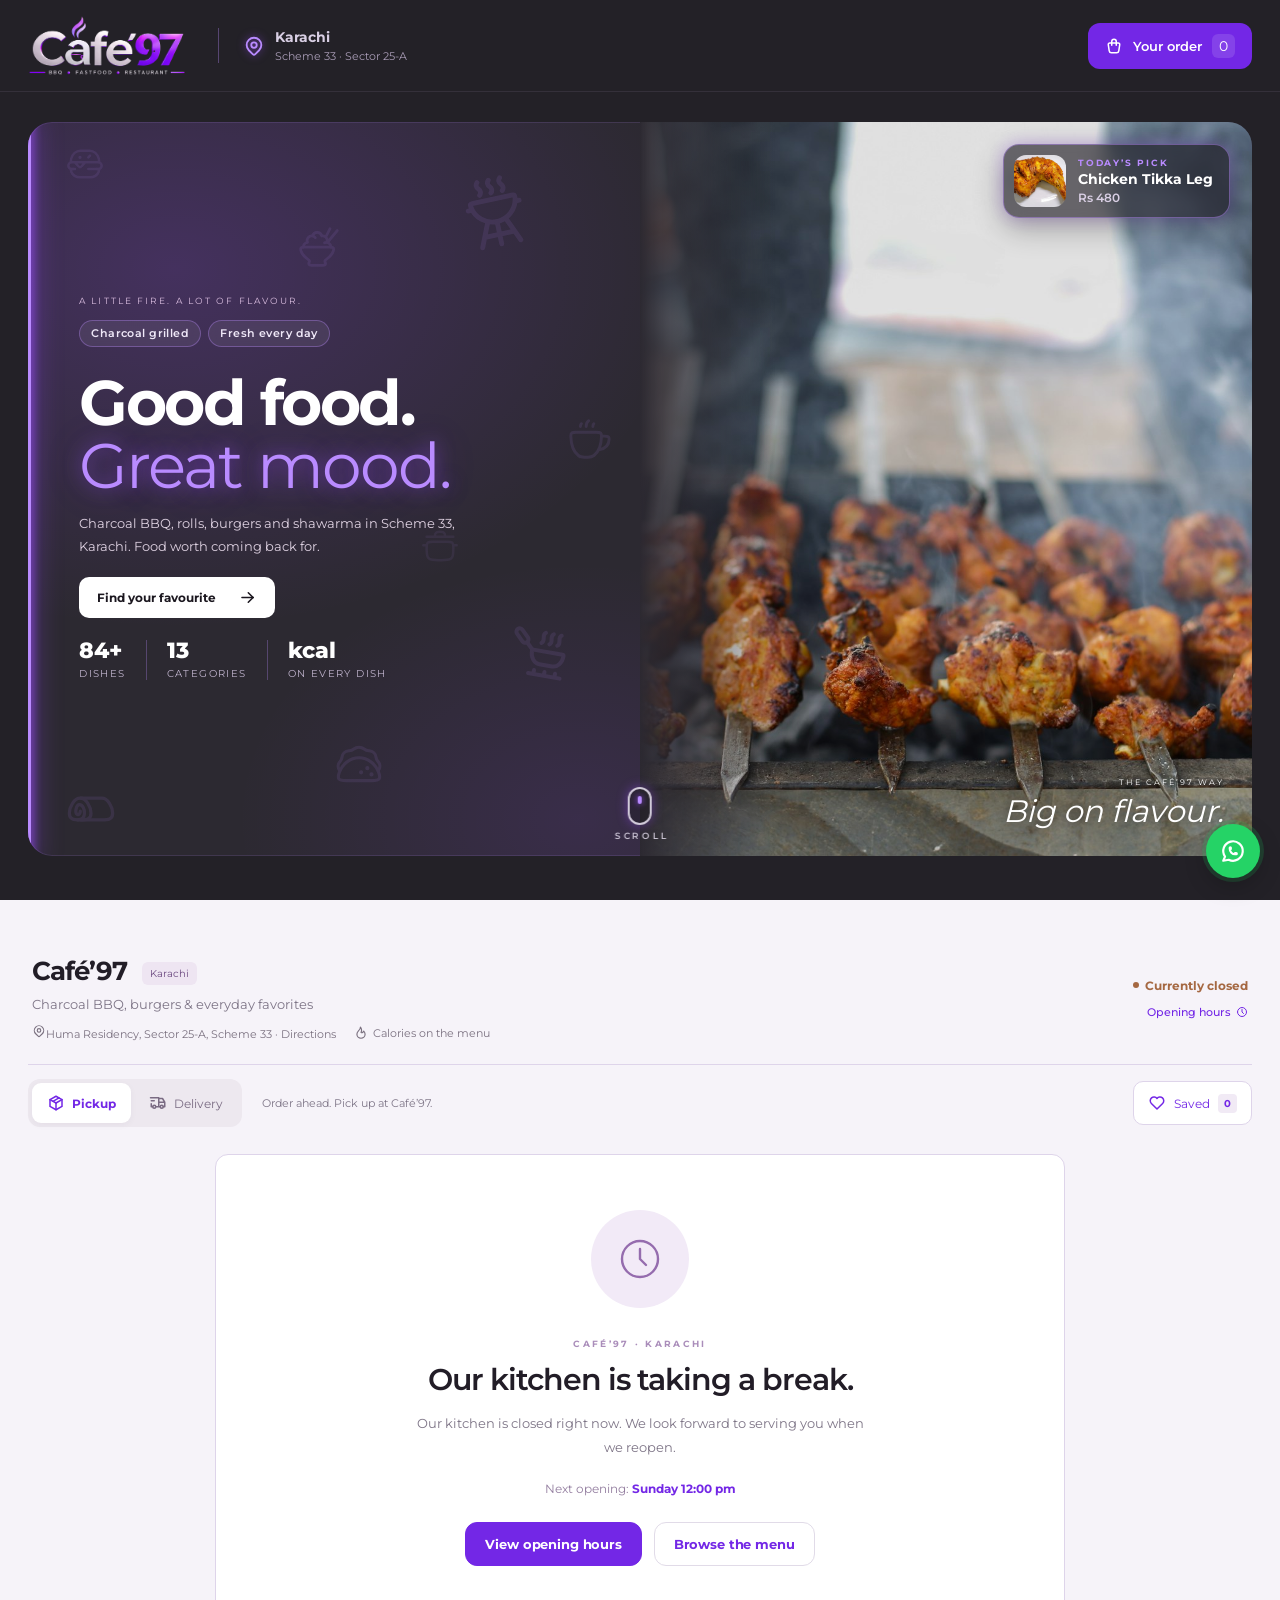
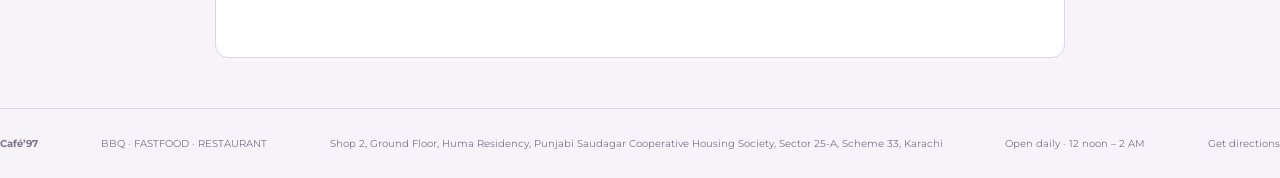
==== commit 71469837: "Add search and share metadata Title, description, canonical, Open Graph card, restaurant structured " ====
--- a/index.html
+++ b/index.html
@@ -1 +1 @@
-<!DOCTYPE html><html lang="en"><head><meta charSet="utf-8"/><link rel="preconnect" href="/" crossorigin=""/><meta name="viewport" content="width=device-width, initial-scale=1"/><link rel="preload" href="/brand/cafe97-logo.png" as="image"/><link rel="preload" as="image" href="/food/hero-grill.jpg"/><link rel="preload" as="image" href="/brand/cafe97-logo-light.png"/><link rel="stylesheet" href="/_next/static/chunks/0s7oty20a3kcf.css" data-precedence="next"/><link rel="preload" as="script" fetchPriority="low" href="/_next/static/chunks/2-xwlmnlyaeq1.js"/><script src="/_next/static/chunks/0ktrcj4qarsyq.js" async=""></script><script src="/_next/static/chunks/2qyr2zzqw7k6q.js" async=""></script><script src="/_next/static/chunks/turbopack-22x0vbccdiuz1.js" async=""></script><script src="/_next/static/chunks/44oxwbh__ebkl.js" async=""></script><script src="/_next/static/chunks/0wa9oiqvqkpfq.js" async=""></script><title>Café’97 | A little fire. A lot of flavor.</title><meta name="description" content="Café’97 Karachi — BBQ, fast food and good company."/><link rel="icon" href="/icon.png?icon.2g3fp5cg44gr7.png" sizes="512x512" type="image/png"/><link rel="apple-touch-icon" href="/apple-icon.png?apple-icon.3qk80mfharcxu.png" sizes="180x180" type="image/png"/><meta name="next-size-adjust" content=""/><script src="/_next/static/chunks/0cz1d0mv5g_q7.js" noModule=""></script></head><body><div hidden=""><!--$--><!--/$--></div><div class="splash" aria-hidden="true"><span class="splash-strip left"></span><span class="splash-strip right"></span><img src="/brand/cafe97-logo.png" alt="" class="splash-logo"/><span class="splash-line"></span></div><div class="ordering-app"><a class="skip-link" href="#menu">Skip to menu</a><header class="site-header"><a class="ordering-brand" href="/" aria-label="Café’97 home"><img src="/brand/cafe97-logo.png" alt="Café’97" width="130"/><span class="header-location"><svg xmlns="http://www.w3.org/2000/svg" width="16" height="16" viewBox="0 0 24 24" fill="none" stroke="currentColor" stroke-width="2" stroke-linecap="round" stroke-linejoin="round" class="tabler-icon tabler-icon-map-pin"><path d="M9 11a3 3 0 1 0 6 0a3 3 0 0 0 -6 0"></path><path d="M17.657 16.657l-4.243 4.243a2 2 0 0 1 -2.827 0l-4.244 -4.243a8 8 0 1 1 11.314 0"></path></svg> Karachi<!-- --> <small>Scheme 33 · Sector 25-A</small></span></a><div class="header-actions"><button class="bag-button"><svg xmlns="http://www.w3.org/2000/svg" width="18" height="18" viewBox="0 0 24 24" fill="none" stroke="currentColor" stroke-width="2" stroke-linecap="round" stroke-linejoin="round" class="tabler-icon tabler-icon-shopping-bag"><path d="M6.331 8h11.339a2 2 0 0 1 1.977 2.304l-1.255 8.152a3 3 0 0 1 -2.966 2.544h-6.852a3 3 0 0 1 -2.965 -2.544l-1.255 -8.152a2 2 0 0 1 1.977 -2.304"></path><path d="M9 11v-5a3 3 0 0 1 6 0v5"></path></svg><span class="bag-label">Your order</span><span>0</span></button></div></header><main class="ordering-main"><section class="restaurant-banner"><div class="hero-doodles" aria-hidden="true"><span class="doodle d-bbq-grill" style="--icon:url(/icons/food/bbq-grill.svg)"></span><span class="doodle d-pan-03" style="--icon:url(/icons/food/pan-03.svg)"></span><span class="doodle d-rice-bowl-01" style="--icon:url(/icons/food/rice-bowl-01.svg)"></span><span class="doodle d-taco-01" style="--icon:url(/icons/food/taco-01.svg)"></span><span class="doodle d-coffee-02" style="--icon:url(/icons/food/coffee-02.svg)"></span><span class="doodle d-bread-02" style="--icon:url(/icons/food/bread-02.svg)"></span><span class="doodle d-hamburger-02" style="--icon:url(/icons/food/hamburger-02.svg)"></span><span class="doodle d-cooking-pot" style="--icon:url(/icons/food/cooking-pot.svg)"></span></div><div class="banner-copy"><span class="banner-kicker">A LITTLE FIRE. A LOT OF FLAVOUR.</span><div class="trust-badges"><span>Charcoal grilled</span><span>Fresh every day</span></div><h1>Good food.<br/><em>Great mood.</em></h1><p>Charcoal favourites, stacked burgers and food worth coming back for.</p><a class="hero-menu-link" href="#menu">Find your favourite <svg xmlns="http://www.w3.org/2000/svg" width="19" height="19" viewBox="0 0 24 24" fill="none" stroke="currentColor" stroke-width="2" stroke-linecap="round" stroke-linejoin="round" class="tabler-icon tabler-icon-arrow-right"><path d="M5 12l14 0"></path><path d="M13 18l6 -6"></path><path d="M13 6l6 6"></path></svg></a><dl class="hero-facts"><div><dt>100<!-- -->+</dt><dd>dishes</dd></div><div><dt>17</dt><dd>categories</dd></div><div><dt>kcal</dt><dd>on every dish</dd></div></dl></div><div class="banner-photograph"><img src="/food/hero-grill.jpg" alt="Food on a charcoal grill"/><div class="photo-caption"><span>THE CAFÉ’97 WAY</span><strong>Big on flavour.</strong></div></div><a class="scroll-cue" href="#menu" aria-label="Scroll to the menu"><span class="mouse"><i></i></span><small>Scroll</small></a></section><section class="restaurant-info"><div class="restaurant-mark"><img src="/brand/cafe97-logo-light.png" alt="Café’97"/></div><div><h2>Café’97 <span>Karachi</span></h2><p>Charcoal BBQ, burgers &amp; everyday favorites</p><div class="restaurant-meta"><a href="https://www.google.com/maps/dir/?api=1&amp;destination=Cafe97&amp;destination_place_id=ChIJvU82jcg5sz4RIf9Lzt2Cbog" target="_blank" rel="noopener"><svg xmlns="http://www.w3.org/2000/svg" width="14" height="14" viewBox="0 0 24 24" fill="none" stroke="currentColor" stroke-width="2" stroke-linecap="round" stroke-linejoin="round" class="tabler-icon tabler-icon-map-pin"><path d="M9 11a3 3 0 1 0 6 0a3 3 0 0 0 -6 0"></path><path d="M17.657 16.657l-4.243 4.243a2 2 0 0 1 -2.827 0l-4.244 -4.243a8 8 0 1 1 11.314 0"></path></svg>Huma Residency, Sector 25-A, Scheme 33<!-- --> · Directions</a><span><svg xmlns="http://www.w3.org/2000/svg" width="14" height="14" viewBox="0 0 24 24" fill="none" stroke="currentColor" stroke-width="2" stroke-linecap="round" stroke-linejoin="round" class="tabler-icon tabler-icon-flame"><path d="M12 10.941c2.333 -3.308 .167 -7.823 -1 -8.941c0 3.395 -2.235 5.299 -3.667 6.706c-1.43 1.408 -2.333 3.294 -2.333 5.588c0 3.704 3.134 6.706 7 6.706c3.866 0 7 -3.002 7 -6.706c0 -1.712 -1.232 -4.403 -2.333 -5.588c-2.084 3.353 -3.257 3.353 -4.667 2.235"></path></svg>Calories on the menu</span></div></div><div class="restaurant-availability"><span class="availability-label closed">Checking availability…</span><button class="text-button">Opening hours <svg xmlns="http://www.w3.org/2000/svg" width="12" height="12" viewBox="0 0 24 24" fill="none" stroke="currentColor" stroke-width="2" stroke-linecap="round" stroke-linejoin="round" class="tabler-icon tabler-icon-clock"><path d="M3 12a9 9 0 1 0 18 0a9 9 0 0 0 -18 0"></path><path d="M12 7v5l3 3"></path></svg></button></div></section><div class="experience-bar"><div class="order-mode" aria-label="Order method"><button aria-pressed="true"><svg xmlns="http://www.w3.org/2000/svg" width="18" height="18" viewBox="0 0 24 24" fill="none" stroke="currentColor" stroke-width="2" stroke-linecap="round" stroke-linejoin="round" class="tabler-icon tabler-icon-package"><path d="M12 3l8 4.5l0 9l-8 4.5l-8 -4.5l0 -9l8 -4.5"></path><path d="M12 12l8 -4.5"></path><path d="M12 12l0 9"></path><path d="M12 12l-8 -4.5"></path><path d="M16 5.25l-8 4.5"></path></svg>Pickup</button><button aria-pressed="false"><svg xmlns="http://www.w3.org/2000/svg" width="18" height="18" viewBox="0 0 24 24" fill="none" stroke="currentColor" stroke-width="2" stroke-linecap="round" stroke-linejoin="round" class="tabler-icon tabler-icon-truck-delivery"><path d="M5 17a2 2 0 1 0 4 0a2 2 0 1 0 -4 0"></path><path d="M15 17a2 2 0 1 0 4 0a2 2 0 1 0 -4 0"></path><path d="M5 17h-2v-4m-1 -8h11v12m-4 0h6m4 0h2v-6h-8m0 -5h5l3 5"></path><path d="M3 9l4 0"></path></svg>Delivery</button></div><span>Order ahead. Pick up at Café’97.</span><button class="saved-menu-button" aria-pressed="false"><svg xmlns="http://www.w3.org/2000/svg" width="18" height="18" viewBox="0 0 24 24" fill="none" stroke="currentColor" stroke-width="2" stroke-linecap="round" stroke-linejoin="round" class="tabler-icon tabler-icon-heart"><path d="M19.5 12.572l-7.5 7.428l-7.5 -7.428a5 5 0 1 1 7.5 -6.566a5 5 0 1 1 7.5 6.572"></path></svg> Saved <b>0</b></button></div><div class="ordering-layout"><aside class="menu-categories"><h3>Our menu</h3><button class="selected" aria-pressed="true"><span class="cat-ico" style="--icon:url(/icons/food/dish-01.svg)"><b class="cat-count">0</b></span><strong>All items</strong></button></aside><div class="cat-slider" aria-hidden="true"><span></span></div><section id="menu" class="menu-section"><div class="menu-sticky-sentinel" aria-hidden="true"></div><div class="menu-sticky"><div class="menu-toolbar"><label class="search"><svg xmlns="http://www.w3.org/2000/svg" width="18" height="18" viewBox="0 0 24 24" fill="none" stroke="currentColor" stroke-width="2" stroke-linecap="round" stroke-linejoin="round" class="tabler-icon tabler-icon-search"><path d="M3 10a7 7 0 1 0 14 0a7 7 0 1 0 -14 0"></path><path d="M21 21l-6 -6"></path></svg><input aria-label="Search menu" placeholder="Search the menu" value=""/></label><select class="menu-sort" aria-label="Sort menu"><option value="menu" selected="">Our menu order</option><option value="price-low">Price: low to high</option><option value="price-high">Price: high to low</option><option value="calories">Calories: low to high</option></select></div><div class="discovery-filters" aria-label="Menu highlights"><button aria-pressed="true" class="active">All dishes<span>0</span></button></div></div><div class="section-title"><h2>What are you in the mood for?</h2><span class="muted">0 dishes · Prices in PKR</span></div><div class="food-grid" aria-label="Loading the menu" aria-busy="true"><div class="food-skeleton"><div></div><span></span><span></span></div><div class="food-skeleton"><div></div><span></span><span></span></div><div class="food-skeleton"><div></div><span></span><span></span></div><div class="food-skeleton"><div></div><span></span><span></span></div></div><p class="menu-disclaimer">Illustrative photos · Calories are estimates. Please ask our team about allergies.</p></section><aside class="order-summary"><div class="summary-heading"><h3>Your order</h3><span class="pill">0<!-- --> <!-- -->items</span></div><div class="service-toggle"><button class="active">Takeaway</button><button class="">Delivery</button></div><div class="service-location"><svg xmlns="http://www.w3.org/2000/svg" width="17" height="17" viewBox="0 0 24 24" fill="none" stroke="currentColor" stroke-width="2" stroke-linecap="round" stroke-linejoin="round" class="tabler-icon tabler-icon-map-pin"><path d="M9 11a3 3 0 1 0 6 0a3 3 0 0 0 -6 0"></path><path d="M17.657 16.657l-4.243 4.243a2 2 0 0 1 -2.827 0l-4.244 -4.243a8 8 0 1 1 11.314 0"></path></svg><div><strong>Collect at Café’97</strong><small>Huma Residency, Sector 25-A, Scheme 33</small></div></div><div class="empty-cart"><span><svg xmlns="http://www.w3.org/2000/svg" width="35" height="35" viewBox="0 0 24 24" fill="none" stroke="currentColor" stroke-width="1.3" stroke-linecap="round" stroke-linejoin="round" class="tabler-icon tabler-icon-shopping-bag"><path d="M6.331 8h11.339a2 2 0 0 1 1.977 2.304l-1.255 8.152a3 3 0 0 1 -2.966 2.544h-6.852a3 3 0 0 1 -2.965 -2.544l-1.255 -8.152a2 2 0 0 1 1.977 -2.304"></path><path d="M9 11v-5a3 3 0 0 1 6 0v5"></path></svg></span><h4>Good food starts here</h4><p>Add your favorites from the menu<br/>and we’ll take care of the rest.</p></div><div class="totals"><div><span>Subtotal</span><span>Rs 0</span></div><div><span>Estimated calories</span><span>0<!-- --> kcal</span></div><div class="grand-total"><strong>Total</strong><strong>Rs 0</strong></div></div><button class="button full" disabled="">Checkout <svg xmlns="http://www.w3.org/2000/svg" width="16" height="16" viewBox="0 0 24 24" fill="none" stroke="currentColor" stroke-width="2" stroke-linecap="round" stroke-linejoin="round" class="tabler-icon tabler-icon-arrow-right"><path d="M5 12l14 0"></path><path d="M13 18l6 -6"></path><path d="M13 6l6 6"></path></svg></button><p class="fine-print muted">Pay at the restaurant<!-- --> <!-- -->· Order tracking included</p></aside></div></main><footer><strong>Café’97</strong><span>BBQ · FASTFOOD · RESTAURANT</span><span>Shop 2, Ground Floor, Huma Residency, Punjabi Saudagar Cooperative Housing Society, Sector 25-A, Scheme 33, Karachi</span><span>Open daily · 12 noon – 2 AM</span><a href="https://www.google.com/maps/dir/?api=1&amp;destination=Cafe97&amp;destination_place_id=ChIJvU82jcg5sz4RIf9Lzt2Cbog" target="_blank" rel="noopener">Get directions</a></footer><button class="to-top" aria-label="Back to top" tabindex="-1"><svg xmlns="http://www.w3.org/2000/svg" width="22" height="22" viewBox="0 0 24 24" fill="none" stroke="currentColor" stroke-width="2" stroke-linecap="round" stroke-linejoin="round" class="tabler-icon tabler-icon-arrow-up"><path d="M12 5l0 14"></path><path d="M18 11l-6 -6"></path><path d="M6 11l6 -6"></path></svg></button><a class="whatsapp-fab" href="https://wa.me/923099951777" target="_blank" rel="noopener" aria-label="Order on WhatsApp"><svg xmlns="http://www.w3.org/2000/svg" width="26" height="26" viewBox="0 0 24 24" fill="none" stroke="currentColor" stroke-width="2" stroke-linecap="round" stroke-linejoin="round" class="tabler-icon tabler-icon-brand-whatsapp"><path d="M3 21l1.65 -3.8a9 9 0 1 1 3.4 2.9l-5.05 .9"></path><path d="M9 10a.5 .5 0 0 0 1 0v-1a.5 .5 0 0 0 -1 0v1a5 5 0 0 0 5 5h1a.5 .5 0 0 0 0 -1h-1a.5 .5 0 0 0 0 1"></path></svg></a></div><!--$--><!--/$--><script>(self.__next_s=self.__next_s||[]).push([0,{"children":"try{if(sessionStorage.getItem(\"c97-splash\"))document.documentElement.classList.add(\"splash-seen\");else sessionStorage.setItem(\"c97-splash\",\"1\")}catch(e){}","id":"splash-seen"}])</script><script src="/_next/static/chunks/2-xwlmnlyaeq1.js" id="_R_" async=""></script><script>(self.__next_f=self.__next_f||[]).push([0])</script><script>self.__next_f.push([1,"1:\"$Sreact.fragment\"\n2:I[39756,[\"/_next/static/chunks/44oxwbh__ebkl.js\"],\"default\"]\n3:I[37457,[\"/_next/static/chunks/44oxwbh__ebkl.js\"],\"default\"]\n4:I[79520,[\"/_next/static/chunks/44oxwbh__ebkl.js\"],\"\"]\n5:I[77845,[\"/_next/static/chunks/44oxwbh__ebkl.js\",\"/_next/static/chunks/0wa9oiqvqkpfq.js\"],\"default\"]\n6:I[97367,[\"/_next/static/chunks/44oxwbh__ebkl.js\"],\"OutletBoundary\"]\n7:\"$Sreact.suspense\"\n9:I[97367,[\"/_next/static/chunks/44oxwbh__ebkl.js\"],\"ViewportBoundary\"]\nb:I[97367,[\"/_next/static/chunks/44oxwbh__ebkl.js\"],\"MetadataBoundary\"]\nd:I[68027,[\"/_next/static/chunks/44oxwbh__ebkl.js\"],\"default\",1]\n:HL[\"/_next/static/chunks/0s7oty20a3kcf.css\",\"style\"]\n:HC[\"/\",\"\"]\n:HL[\"/brand/cafe97-logo.png\",\"image\"]\n0:{\"P\":null,\"c\":[\"\",\"\"],\"q\":\"\",\"i\":false,\"f\":[[[\"\",{\"children\":[\"__PAGE__\",{},\"$undefined\",\"$undefined\",4608]},\"$undefined\",\"$undefined\",4624],[[\"$\",\"$1\",\"c\",{\"children\":[[[\"$\",\"link\",\"0\",{\"rel\":\"stylesheet\",\"href\":\"/_next/static/chunks/0s7oty20a3kcf.css\",\"precedence\":\"next\",\"crossOrigin\":\"$undefined\",\"nonce\":\"$undefined\"}],[\"$\",\"script\",\"script-0\",{\"src\":\"/_next/static/chunks/44oxwbh__ebkl.js\",\"async\":true,\"nonce\":\"$undefined\"}]],[\"$\",\"html\",null,{\"lang\":\"en\",\"suppressHydrationWarning\":true,\"children\":[\"$\",\"body\",null,{\"children\":[[\"$\",\"$L2\",null,{\"parallelRouterKey\":\"children\",\"error\":\"$undefined\",\"errorStyles\":\"$undefined\",\"errorScripts\":\"$undefined\",\"template\":[\"$\",\"$L3\",null,{}],\"templateStyles\":\"$undefined\",\"templateScripts\":\"$undefined\",\"notFound\":[[[\"$\",\"title\",null,{\"children\":\"404: This page could not be found.\"}],[\"$\",\"div\",null,{\"style\":{\"fontFamily\":\"system-ui,\\\"Segoe UI\\\",Roboto,Helvetica,Arial,sans-serif,\\\"Apple Color Emoji\\\",\\\"Segoe UI Emoji\\\"\",\"height\":\"100vh\",\"textAlign\":\"center\",\"display\":\"flex\",\"flexDirection\":\"column\",\"alignItems\":\"center\",\"justifyContent\":\"center\"},\"children\":[\"$\",\"div\",null,{\"children\":[[\"$\",\"style\",null,{\"dangerouslySetInnerHTML\":{\"__html\":\"body{color:#000;background:#fff;margin:0}.next-error-h1{border-right:1px solid rgba(0,0,0,.3)}@media (prefers-color-scheme:dark){body{color:#fff;background:#000}.next-error-h1{border-right:1px solid rgba(255,255,255,.3)}}\"}}],[\"$\",\"h1\",null,{\"className\":\"next-error-h1\",\"style\":{\"display\":\"inline-block\",\"margin\":\"0 20px 0 0\",\"padding\":\"0 23px 0 0\",\"fontSize\":24,\"fontWeight\":500,\"verticalAlign\":\"top\",\"lineHeight\":\"49px\"},\"children\":404}],[\"$\",\"div\",null,{\"style\":{\"display\":\"inline-block\"},\"children\":[\"$\",\"h2\",null,{\"style\":{\"fontSize\":14,\"fontWeight\":400,\"lineHeight\":\"49px\",\"margin\":0},\"children\":\"This page could not be found.\"}]}]]}]}]],[]],\"forbidden\":\"$undefined\",\"unauthorized\":\"$undefined\"}],[\"$\",\"$L4\",null,{\"id\":\"splash-seen\",\"strategy\":\"beforeInteractive\",\"children\":\"try{if(sessionStorage.getItem(\\\"c97-splash\\\"))document.documentElement.classList.add(\\\"splash-seen\\\");else sessionStorage.setItem(\\\"c97-splash\\\",\\\"1\\\")}catch(e){}\"}]]}]}]]}],{\"children\":[[\"$\",\"$1\",\"c\",{\"children\":[[[\"$\",\"div\",null,{\"className\":\"splash\",\"aria-hidden\":\"true\",\"children\":[[\"$\",\"span\",null,{\"className\":\"splash-strip left\"}],[\"$\",\"span\",null,{\"className\":\"splash-strip right\"}],[\"$\",\"img\",null,{\"src\":\"/brand/cafe97-logo.png\",\"alt\":\"\",\"className\":\"splash-logo\"}],[\"$\",\"span\",null,{\"className\":\"splash-line\"}]]}],[\"$\",\"$L5\",null,{}]],[[\"$\",\"script\",\"script-0\",{\"src\":\"/_next/static/chunks/0wa9oiqvqkpfq.js\",\"async\":true,\"nonce\":\"$undefined\"}]],[\"$\",\"$L6\",null,{\"children\":[\"$\",\"$7\",null,{\"name\":\"Next.MetadataOutlet\",\"children\":\"$@8\"}]}]]}],{},null,false,null]},null,false,null],[\"$\",\"$1\",\"h\",{\"children\":[null,[\"$\",\"$L9\",null,{\"children\":\"$La\"}],[\"$\",\"div\",null,{\"hidden\":true,\"children\":[\"$\",\"$Lb\",null,{\"children\":[\"$\",\"$7\",null,{\"name\":\"Next.Metadata\",\"children\":\"$Lc\"}]}]}],[\"$\",\"meta\",null,{\"name\":\"next-size-adjust\",\"content\":\"\"}]]}],false]],\"m\":\"$undefined\",\"G\":[\"$d\",[[\"$\",\"link\",\"0\",{\"rel\":\"stylesheet\",\"href\":\"/_next/static/chunks/0s7oty20a3kcf.css\",\"precedence\":\"next\",\"crossOrigin\":\"$undefined\",\"nonce\":\"$undefined\"}]]],\"S\":true,\"h\":null,\"r\":\"$undefined\",\"s\":\"$undefined\",\"a\":\"$undefined\",\"l\":\"$undefined\",\"p\":\"$undefined\",\"d\":\"$undefined\",\"b\":\"7xIpDGiMckBpwdoyiwd_z\"}\na:[[\"$\",\"meta\",\"0\",{\"charSet\":\"utf-8\"}],[\"$\",\"meta\",\"1\",{\"name\":\"viewport\",\"content\":\"width=device-width, initial-scale=1\"}]]\ne:I[27201,[\"/_next/static/chunks/44oxwbh__ebkl.js\"],\"IconMark\"]\n8:null\nc:[[\"$\",\"title\",\"0\",{\"children\":\"Café’97 | A little fire. A lot of flavor.\"}],[\"$\",\"meta\",\"1\",{\"name\":\"description\",\"content\":\"Café’97 Karachi — BBQ, fast food and good company.\"}],[\"$\",\"link\",\"2\",{\"rel\":\"icon\",\"href\":\"/icon.png?icon.2g3fp5cg44gr7.png\",\"sizes\":\"512x512\",\"type\":\"image/png\"}],[\"$\",\"link\",\"3\",{\"rel\":\"apple-touch-icon\",\"href\":\"/apple-icon.png?apple-icon.3qk80mfharcxu.png\",\"sizes\":\"180x180\",\"type\":\"image/png\"}],[\"$\",\"$Le\",\"4\",{}]]\n"])</script></body></html>+<!DOCTYPE html><html lang="en"><head><meta charSet="utf-8"/><link rel="preconnect" href="/" crossorigin=""/><meta name="viewport" content="width=device-width, initial-scale=1"/><link rel="preload" href="/brand/cafe97-logo.png" as="image"/><link rel="preload" as="image" href="/food/hero-grill.jpg"/><link rel="preload" as="image" href="/food/tikka.jpg"/><link rel="preload" as="image" href="/brand/cafe97-logo-light.png"/><link rel="stylesheet" href="/_next/static/chunks/0s7oty20a3kcf.css" data-precedence="next"/><link rel="preload" as="script" fetchPriority="low" href="/_next/static/chunks/2-xwlmnlyaeq1.js"/><script src="/_next/static/chunks/0ktrcj4qarsyq.js" async=""></script><script src="/_next/static/chunks/2qyr2zzqw7k6q.js" async=""></script><script src="/_next/static/chunks/turbopack-22x0vbccdiuz1.js" async=""></script><script src="/_next/static/chunks/44oxwbh__ebkl.js" async=""></script><script src="/_next/static/chunks/1ajxcu_cpxiwa.js" async=""></script><meta name="theme-color" content="#141018"/><title>Café’97 Karachi | BBQ, Rolls, Burgers &amp; Shawarma in Scheme 33</title><meta name="description" content="Charcoal BBQ, rolls, burgers, biryani and shawarma in Sector 25-A, Scheme 33, Karachi. See the full menu with prices and order on WhatsApp. Open daily, 12 noon to 2 AM."/><link rel="canonical" href="https://www.cafe97.pk"/><meta property="og:title" content="Café’97 Karachi | BBQ, Rolls, Burgers &amp; Shawarma in Scheme 33"/><meta property="og:description" content="Charcoal BBQ, rolls, burgers, biryani and shawarma in Sector 25-A, Scheme 33, Karachi. See the full menu with prices and order on WhatsApp. Open daily, 12 noon to 2 AM."/><meta property="og:url" content="https://www.cafe97.pk"/><meta property="og:site_name" content="Café’97"/><meta property="og:locale" content="en_PK"/><meta property="og:image" content="https://www.cafe97.pk/og.jpg"/><meta property="og:image:width" content="1200"/><meta property="og:image:height" content="630"/><meta property="og:image:alt" content="Café’97 charcoal BBQ, Karachi"/><meta property="og:type" content="website"/><meta name="twitter:card" content="summary_large_image"/><meta name="twitter:title" content="Café’97 Karachi | BBQ, Rolls, Burgers &amp; Shawarma in Scheme 33"/><meta name="twitter:description" content="Charcoal BBQ, rolls, burgers, biryani and shawarma in Sector 25-A, Scheme 33, Karachi. See the full menu with prices and order on WhatsApp. Open daily, 12 noon to 2 AM."/><meta name="twitter:image" content="https://www.cafe97.pk/og.jpg"/><link rel="icon" href="/icon.png?icon.2g3fp5cg44gr7.png" sizes="512x512" type="image/png"/><link rel="apple-touch-icon" href="/apple-icon.png?apple-icon.3qk80mfharcxu.png" sizes="180x180" type="image/png"/><meta name="next-size-adjust" content=""/><script src="/_next/static/chunks/0cz1d0mv5g_q7.js" noModule=""></script></head><body><div hidden=""><!--$--><!--/$--></div><script type="application/ld+json">{"@context":"https://schema.org","@type":"Restaurant","@id":"https://www.cafe97.pk/#restaurant","name":"Café’97","url":"https://www.cafe97.pk/","image":"https://www.cafe97.pk/og.jpg","logo":"https://www.cafe97.pk/brand/cafe97-logo.png","telephone":"+923099951777","servesCuisine":["BBQ","Pakistani","Fast Food"],"priceRange":"$$","menu":"https://www.cafe97.pk/#menu","hasMap":"https://www.google.com/maps/search/?api=1&query=Cafe97&query_place_id=ChIJvU82jcg5sz4RIf9Lzt2Cbog","address":{"@type":"PostalAddress","streetAddress":"Shop 2, Ground Floor, Huma Residency, Punjabi Saudagar Cooperative Housing Society, Sector 25-A, Scheme 33","addressLocality":"Karachi","addressRegion":"Sindh","addressCountry":"PK"},"geo":{"@type":"GeoCoordinates","latitude":24.967783,"longitude":67.134132},"openingHoursSpecification":{"@type":"OpeningHoursSpecification","dayOfWeek":["Monday","Tuesday","Wednesday","Thursday","Friday","Saturday","Sunday"],"opens":"12:00","closes":"02:00"},"hasMenu":{"@type":"Menu","name":"Café’97 menu","inLanguage":"en","hasMenuSection":[{"@type":"MenuSection","name":"Specials","hasMenuItem":[{"@type":"MenuItem","name":"Double Decker Zinger","offers":{"@type":"Offer","price":850,"priceCurrency":"PKR"}},{"@type":"MenuItem","name":"Pizza Naan (with Pepsi)","offers":{"@type":"Offer","price":850,"priceCurrency":"PKR"}}]},{"@type":"MenuSection","name":"Biryani","hasMenuItem":[{"@type":"MenuItem","name":"Chicken / White Biryani","description":"600g · 1200g, choice of piece","offers":{"@type":"Offer","price":250,"priceCurrency":"PKR"}},{"@type":"MenuItem","name":"Beef Biryani","description":"500g · 1000g","offers":{"@type":"Offer","price":500,"priceCurrency":"PKR"}},{"@type":"MenuItem","name":"Chicken Pulao","offers":{"@type":"Offer","price":400,"priceCurrency":"PKR"}},{"@type":"MenuItem","name":"Aloo Biryani","offers":{"@type":"Offer","price":180,"priceCurrency":"PKR"}}]},{"@type":"MenuSection","name":"Bar B.Q.","hasMenuItem":[{"@type":"MenuItem","name":"Chicken Tikka Leg","offers":{"@type":"Offer","price":480,"priceCurrency":"PKR"}},{"@type":"MenuItem","name":"Chicken Tikka Chest","offers":{"@type":"Offer","price":500,"priceCurrency":"PKR"}},{"@type":"MenuItem","name":"Chicken Boti","offers":{"@type":"Offer","price":650,"priceCurrency":"PKR"}},{"@type":"MenuItem","name":"Malai Boti","offers":{"@type":"Offer","price":750,"priceCurrency":"PKR"}},{"@type":"MenuItem","name":"Reshmi Kabab","offers":{"@type":"Offer","price":750,"priceCurrency":"PKR"}},{"@type":"MenuItem","name":"Seekh Kabab","offers":{"@type":"Offer","price":800,"priceCurrency":"PKR"}},{"@type":"MenuItem","name":"Beef Bihari Boti Plate","offers":{"@type":"Offer","price":850,"priceCurrency":"PKR"}},{"@type":"MenuItem","name":"Chullu Kabab with Rice","offers":{"@type":"Offer","price":1200,"priceCurrency":"PKR"}},{"@type":"MenuItem","name":"Small Puri Paratha","offers":{"@type":"Offer","price":60,"priceCurrency":"PKR"}},{"@type":"MenuItem","name":"Large Puri Paratha","offers":{"@type":"Offer","price":120,"priceCurrency":"PKR"}},{"@type":"MenuItem","name":"B.B.Q Platter","description":"Malai boti, reshmi kabab, seekh kabab, chicken tikka leg, served on rice","offers":{"@type":"Offer","price":1999,"priceCurrency":"PKR"}}]},{"@type":"MenuSection","name":"Rolls","hasMenuItem":[{"@type":"MenuItem","name":"Chicken Chutni Roll","offers":{"@type":"Offer","price":250,"priceCurrency":"PKR"}},{"@type":"MenuItem","name":"Chicken Mayo Roll","offers":{"@type":"Offer","price":270,"priceCurrency":"PKR"}},{"@type":"MenuItem","name":"Chicken Mayo Cheese Roll","offers":{"@type":"Offer","price":340,"priceCurrency":"PKR"}},{"@type":"MenuItem","name":"Chicken Malai Roll","offers":{"@type":"Offer","price":320,"priceCurrency":"PKR"}},{"@type":"MenuItem","name":"Chicken Malai Cheese Roll","offers":{"@type":"Offer","price":390,"priceCurrency":"PKR"}},{"@type":"MenuItem","name":"Zinger Roll","offers":{"@type":"Offer","price":380,"priceCurrency":"PKR"}},{"@type":"MenuItem","name":"Zinger Mayo Roll","offers":{"@type":"Offer","price":390,"priceCurrency":"PKR"}},{"@type":"MenuItem","name":"Zinger Cheese Roll","offers":{"@type":"Offer","price":460,"priceCurrency":"PKR"}},{"@type":"MenuItem","name":"Tikka Leg Roll","offers":{"@type":"Offer","price":530,"priceCurrency":"PKR"}},{"@type":"MenuItem","name":"Reshmi Kabab Roll","offers":{"@type":"Offer","price":300,"priceCurrency":"PKR"}},{"@type":"MenuItem","name":"Reshmi Kabab Cheese Roll","offers":{"@type":"Offer","price":340,"priceCurrency":"PKR"}},{"@type":"MenuItem","name":"Seekh Kabab Roll","offers":{"@type":"Offer","price":320,"priceCurrency":"PKR"}},{"@type":"MenuItem","name":"Seekh Kabab Cheese Roll","offers":{"@type":"Offer","price":390,"priceCurrency":"PKR"}},{"@type":"MenuItem","name":"Beef Bihari Boti Roll","offers":{"@type":"Offer","price":350,"priceCurrency":"PKR"}},{"@type":"MenuItem","name":"Beef Bihari Cheese Roll","offers":{"@type":"Offer","price":420,"priceCurrency":"PKR"}}]},{"@type":"MenuSection","name":"Burgers","hasMenuItem":[{"@type":"MenuItem","name":"Zinger Burger","offers":{"@type":"Offer","price":430,"priceCurrency":"PKR"}},{"@type":"MenuItem","name":"Zinger Cheese Burger","offers":{"@type":"Offer","price":500,"priceCurrency":"PKR"}},{"@type":"MenuItem","name":"Zinger Patty with Fries","offers":{"@type":"Offer","price":450,"priceCurrency":"PKR"}},{"@type":"MenuItem","name":"Chicken Burger","offers":{"@type":"Offer","price":380,"priceCurrency":"PKR"}},{"@type":"MenuItem","name":"Chicken Cheese Burger","offers":{"@type":"Offer","price":450,"priceCurrency":"PKR"}},{"@type":"MenuItem","name":"Beef Burger","offers":{"@type":"Offer","price":500,"priceCurrency":"PKR"}},{"@type":"MenuItem","name":"Beef Cheese Burger","offers":{"@type":"Offer","price":570,"priceCurrency":"PKR"}},{"@type":"MenuItem","name":"Quarter Broast Leg","offers":{"@type":"Offer","price":490,"priceCurrency":"PKR"}},{"@type":"MenuItem","name":"Quarter Broast Chest","offers":{"@type":"Offer","price":550,"priceCurrency":"PKR"}},{"@type":"MenuItem","name":"Zinger Strips with Fries","offers":{"@type":"Offer","price":450,"priceCurrency":"PKR"}}]},{"@type":"MenuSection","name":"Sandwiches","hasMenuItem":[{"@type":"MenuItem","name":"Chicken Sandwich","offers":{"@type":"Offer","price":400,"priceCurrency":"PKR"}},{"@type":"MenuItem","name":"Chicken Cheese Sandwich","offers":{"@type":"Offer","price":450,"priceCurrency":"PKR"}},{"@type":"MenuItem","name":"Club Sandwich","offers":{"@type":"Offer","price":470,"priceCurrency":"PKR"}},{"@type":"MenuItem","name":"Club Cheese Sandwich","offers":{"@type":"Offer","price":540,"priceCurrency":"PKR"}},{"@type":"MenuItem","name":"Fajita Sandwich","offers":{"@type":"Offer","price":470,"priceCurrency":"PKR"}},{"@type":"MenuItem","name":"Fajita Cheese Sandwich","offers":{"@type":"Offer","price":550,"priceCurrency":"PKR"}},{"@type":"MenuItem","name":"Malai Club Sandwich","offers":{"@type":"Offer","price":530,"priceCurrency":"PKR"}},{"@type":"MenuItem","name":"Malai Cheese Sandwich","offers":{"@type":"Offer","price":600,"priceCurrency":"PKR"}},{"@type":"MenuItem","name":"BBQ Sandwich","offers":{"@type":"Offer","price":530,"priceCurrency":"PKR"}},{"@type":"MenuItem","name":"BBQ Cheese Sandwich","offers":{"@type":"Offer","price":600,"priceCurrency":"PKR"}}]},{"@type":"MenuSection","name":"Shawarma","hasMenuItem":[{"@type":"MenuItem","name":"Zinger Shawarma","offers":{"@type":"Offer","price":350,"priceCurrency":"PKR"}},{"@type":"MenuItem","name":"Zinger Shawarma with Cheese","offers":{"@type":"Offer","price":420,"priceCurrency":"PKR"}}]},{"@type":"MenuSection","name":"Chinese","hasMenuItem":[{"@type":"MenuItem","name":"Chinese Chowmein","offers":{"@type":"Offer","price":700,"priceCurrency":"PKR"}},{"@type":"MenuItem","name":"Chicken Fried Rice","offers":{"@type":"Offer","price":650,"priceCurrency":"PKR"}},{"@type":"MenuItem","name":"Egg Fried Rice","offers":{"@type":"Offer","price":550,"priceCurrency":"PKR"}},{"@type":"MenuItem","name":"Veggie Rice","offers":{"@type":"Offer","price":450,"priceCurrency":"PKR"}}]},{"@type":"MenuSection","name":"Fries","hasMenuItem":[{"@type":"MenuItem","name":"Pizza Fries","offers":{"@type":"Offer","price":550,"priceCurrency":"PKR"}},{"@type":"MenuItem","name":"Mayo Fries","offers":{"@type":"Offer","price":250,"priceCurrency":"PKR"}},{"@type":"MenuItem","name":"Mayo Garlic Fries","offers":{"@type":"Offer","price":250,"priceCurrency":"PKR"}},{"@type":"MenuItem","name":"Small Fries","offers":{"@type":"Offer","price":150,"priceCurrency":"PKR"}},{"@type":"MenuItem","name":"Large Fries","offers":{"@type":"Offer","price":230,"priceCurrency":"PKR"}}]},{"@type":"MenuSection","name":"Naan","hasMenuItem":[{"@type":"MenuItem","name":"Sada Naan","offers":{"@type":"Offer","price":30,"priceCurrency":"PKR"}},{"@type":"MenuItem","name":"Kulcha","offers":{"@type":"Offer","price":35,"priceCurrency":"PKR"}},{"@type":"MenuItem","name":"Garlic Naan","offers":{"@type":"Offer","price":65,"priceCurrency":"PKR"}},{"@type":"MenuItem","name":"Til Wala Naan","offers":{"@type":"Offer","price":60,"priceCurrency":"PKR"}},{"@type":"MenuItem","name":"Gardali Naan","offers":{"@type":"Offer","price":30,"priceCurrency":"PKR"}},{"@type":"MenuItem","name":"Chapati","offers":{"@type":"Offer","price":25,"priceCurrency":"PKR"}}]},{"@type":"MenuSection","name":"Cold Drinks","hasMenuItem":[{"@type":"MenuItem","name":"7Up · Pepsi · Dew · Mirinda","offers":{"@type":"Offer","price":120,"priceCurrency":"PKR"}},{"@type":"MenuItem","name":"Sting","offers":{"@type":"Offer","price":120,"priceCurrency":"PKR"}}]},{"@type":"MenuSection","name":"Extras","hasMenuItem":[{"@type":"MenuItem","name":"Slice Cheese","offers":{"@type":"Offer","price":70,"priceCurrency":"PKR"}},{"@type":"MenuItem","name":"Mayo Dip","offers":{"@type":"Offer","price":120,"priceCurrency":"PKR"}},{"@type":"MenuItem","name":"Garlic Mayo Dip","offers":{"@type":"Offer","price":120,"priceCurrency":"PKR"}},{"@type":"MenuItem","name":"BBQ Sauce Dip","offers":{"@type":"Offer","price":100,"priceCurrency":"PKR"}},{"@type":"MenuItem","name":"Chilli Garlic Dip","offers":{"@type":"Offer","price":70,"priceCurrency":"PKR"}},{"@type":"MenuItem","name":"Chatni Raita","offers":{"@type":"Offer","price":30,"priceCurrency":"PKR"}},{"@type":"MenuItem","name":"Extra Bun","offers":{"@type":"Offer","price":50,"priceCurrency":"PKR"}},{"@type":"MenuItem","name":"Masala","offers":{"@type":"Offer","price":20,"priceCurrency":"PKR"}},{"@type":"MenuItem","name":"Disposable Glass","offers":{"@type":"Offer","price":10,"priceCurrency":"PKR"}}]},{"@type":"MenuSection","name":"Combo Deals","hasMenuItem":[{"@type":"MenuItem","name":"BBQ Single Combo","description":"Tikka leg, 2 naan, raita, 345ml drink · was 690","offers":{"@type":"Offer","price":540,"priceCurrency":"PKR"}},{"@type":"MenuItem","name":"BBQ Double Combo","description":"Tikka leg, seekh kabab, 4 naan, raita, 1L drink · was 1,660","offers":{"@type":"Offer","price":1510,"priceCurrency":"PKR"}},{"@type":"MenuItem","name":"Fast Food Single Combo","description":"Zinger burger, small fries, 345ml drink · was 700","offers":{"@type":"Offer","price":550,"priceCurrency":"PKR"}},{"@type":"MenuItem","name":"Fast Food Double Combo","description":"2 zinger burgers, large fries, 1L drink · was 1,320","offers":{"@type":"Offer","price":1170,"priceCurrency":"PKR"}}]}]}}</script><div class="splash" aria-hidden="true"><span class="splash-strip left"></span><span class="splash-strip right"></span><img src="/brand/cafe97-logo.png" alt="" class="splash-logo"/><span class="splash-line"></span></div><div class="ordering-app"><a class="skip-link" href="#menu">Skip to menu</a><header class="site-header"><a class="ordering-brand" href="/" aria-label="Café’97 home"><img src="/brand/cafe97-logo.png" alt="Café’97" width="130"/><span class="header-location"><svg xmlns="http://www.w3.org/2000/svg" width="16" height="16" viewBox="0 0 24 24" fill="none" stroke="currentColor" stroke-width="2" stroke-linecap="round" stroke-linejoin="round" class="tabler-icon tabler-icon-map-pin"><path d="M9 11a3 3 0 1 0 6 0a3 3 0 0 0 -6 0"></path><path d="M17.657 16.657l-4.243 4.243a2 2 0 0 1 -2.827 0l-4.244 -4.243a8 8 0 1 1 11.314 0"></path></svg> Karachi<!-- --> <small>Scheme 33 · Sector 25-A</small></span></a><div class="header-actions"><button class="bag-button"><svg xmlns="http://www.w3.org/2000/svg" width="18" height="18" viewBox="0 0 24 24" fill="none" stroke="currentColor" stroke-width="2" stroke-linecap="round" stroke-linejoin="round" class="tabler-icon tabler-icon-shopping-bag"><path d="M6.331 8h11.339a2 2 0 0 1 1.977 2.304l-1.255 8.152a3 3 0 0 1 -2.966 2.544h-6.852a3 3 0 0 1 -2.965 -2.544l-1.255 -8.152a2 2 0 0 1 1.977 -2.304"></path><path d="M9 11v-5a3 3 0 0 1 6 0v5"></path></svg><span class="bag-label">Your order</span><span>0</span></button></div></header><main class="ordering-main"><section class="restaurant-banner"><div class="hero-doodles" aria-hidden="true"><span class="doodle d-bbq-grill" style="--icon:url(/icons/food/bbq-grill.svg)"></span><span class="doodle d-pan-03" style="--icon:url(/icons/food/pan-03.svg)"></span><span class="doodle d-rice-bowl-01" style="--icon:url(/icons/food/rice-bowl-01.svg)"></span><span class="doodle d-taco-01" style="--icon:url(/icons/food/taco-01.svg)"></span><span class="doodle d-coffee-02" style="--icon:url(/icons/food/coffee-02.svg)"></span><span class="doodle d-bread-02" style="--icon:url(/icons/food/bread-02.svg)"></span><span class="doodle d-hamburger-02" style="--icon:url(/icons/food/hamburger-02.svg)"></span><span class="doodle d-cooking-pot" style="--icon:url(/icons/food/cooking-pot.svg)"></span></div><div class="banner-copy"><span class="banner-kicker">A LITTLE FIRE. A LOT OF FLAVOUR.</span><div class="trust-badges"><span>Charcoal grilled</span><span>Fresh every day</span></div><h1>Good food.<br/><em>Great mood.</em></h1><p>Charcoal BBQ, rolls, burgers and shawarma in Scheme 33, Karachi. Food worth coming back for.</p><a class="hero-menu-link" href="#menu">Find your favourite <svg xmlns="http://www.w3.org/2000/svg" width="19" height="19" viewBox="0 0 24 24" fill="none" stroke="currentColor" stroke-width="2" stroke-linecap="round" stroke-linejoin="round" class="tabler-icon tabler-icon-arrow-right"><path d="M5 12l14 0"></path><path d="M13 18l6 -6"></path><path d="M13 6l6 6"></path></svg></a><dl class="hero-facts"><div><dt>84<!-- -->+</dt><dd>dishes</dd></div><div><dt>13</dt><dd>categories</dd></div><div><dt>kcal</dt><dd>on every dish</dd></div></dl></div><div class="banner-photograph"><img src="/food/hero-grill.jpg" alt="Food on a charcoal grill"/><a class="hero-pick" href="#menu"><img src="/food/tikka.jpg" alt=""/><span><small>Today’s pick</small><strong>Chicken Tikka Leg</strong><em>Rs 480</em></span></a><div class="photo-caption"><span>THE CAFÉ’97 WAY</span><strong>Big on flavour.</strong></div></div><a class="scroll-cue" href="#menu" aria-label="Scroll to the menu"><span class="mouse"><i></i></span><small>Scroll</small></a></section><section class="restaurant-info"><div class="restaurant-mark"><img src="/brand/cafe97-logo-light.png" alt="Café’97"/></div><div><h2>Café’97 <span>Karachi</span></h2><p>Charcoal BBQ, burgers &amp; everyday favorites</p><div class="restaurant-meta"><a href="https://www.google.com/maps/dir/?api=1&amp;destination=Cafe97&amp;destination_place_id=ChIJvU82jcg5sz4RIf9Lzt2Cbog" target="_blank" rel="noopener"><svg xmlns="http://www.w3.org/2000/svg" width="14" height="14" viewBox="0 0 24 24" fill="none" stroke="currentColor" stroke-width="2" stroke-linecap="round" stroke-linejoin="round" class="tabler-icon tabler-icon-map-pin"><path d="M9 11a3 3 0 1 0 6 0a3 3 0 0 0 -6 0"></path><path d="M17.657 16.657l-4.243 4.243a2 2 0 0 1 -2.827 0l-4.244 -4.243a8 8 0 1 1 11.314 0"></path></svg>Huma Residency, Sector 25-A, Scheme 33<!-- --> · Directions</a><span><svg xmlns="http://www.w3.org/2000/svg" width="14" height="14" viewBox="0 0 24 24" fill="none" stroke="currentColor" stroke-width="2" stroke-linecap="round" stroke-linejoin="round" class="tabler-icon tabler-icon-flame"><path d="M12 10.941c2.333 -3.308 .167 -7.823 -1 -8.941c0 3.395 -2.235 5.299 -3.667 6.706c-1.43 1.408 -2.333 3.294 -2.333 5.588c0 3.704 3.134 6.706 7 6.706c3.866 0 7 -3.002 7 -6.706c0 -1.712 -1.232 -4.403 -2.333 -5.588c-2.084 3.353 -3.257 3.353 -4.667 2.235"></path></svg>Calories on the menu</span></div></div><div class="restaurant-availability"><span class="availability-label closed">Checking availability…</span><button class="text-button">Opening hours <svg xmlns="http://www.w3.org/2000/svg" width="12" height="12" viewBox="0 0 24 24" fill="none" stroke="currentColor" stroke-width="2" stroke-linecap="round" stroke-linejoin="round" class="tabler-icon tabler-icon-clock"><path d="M3 12a9 9 0 1 0 18 0a9 9 0 0 0 -18 0"></path><path d="M12 7v5l3 3"></path></svg></button></div></section><div class="experience-bar"><div class="order-mode" aria-label="Order method"><button aria-pressed="true"><svg xmlns="http://www.w3.org/2000/svg" width="18" height="18" viewBox="0 0 24 24" fill="none" stroke="currentColor" stroke-width="2" stroke-linecap="round" stroke-linejoin="round" class="tabler-icon tabler-icon-package"><path d="M12 3l8 4.5l0 9l-8 4.5l-8 -4.5l0 -9l8 -4.5"></path><path d="M12 12l8 -4.5"></path><path d="M12 12l0 9"></path><path d="M12 12l-8 -4.5"></path><path d="M16 5.25l-8 4.5"></path></svg>Pickup</button><button aria-pressed="false"><svg xmlns="http://www.w3.org/2000/svg" width="18" height="18" viewBox="0 0 24 24" fill="none" stroke="currentColor" stroke-width="2" stroke-linecap="round" stroke-linejoin="round" class="tabler-icon tabler-icon-truck-delivery"><path d="M5 17a2 2 0 1 0 4 0a2 2 0 1 0 -4 0"></path><path d="M15 17a2 2 0 1 0 4 0a2 2 0 1 0 -4 0"></path><path d="M5 17h-2v-4m-1 -8h11v12m-4 0h6m4 0h2v-6h-8m0 -5h5l3 5"></path><path d="M3 9l4 0"></path></svg>Delivery</button></div><span>Order ahead. Pick up at Café’97.</span><button class="saved-menu-button" aria-pressed="false"><svg xmlns="http://www.w3.org/2000/svg" width="18" height="18" viewBox="0 0 24 24" fill="none" stroke="currentColor" stroke-width="2" stroke-linecap="round" stroke-linejoin="round" class="tabler-icon tabler-icon-heart"><path d="M19.5 12.572l-7.5 7.428l-7.5 -7.428a5 5 0 1 1 7.5 -6.566a5 5 0 1 1 7.5 6.572"></path></svg> Saved <b>0</b></button></div><div class="ordering-layout"><aside class="menu-categories"><h3>Our menu</h3><button class="selected" aria-pressed="true"><span class="cat-ico" style="--icon:url(/icons/food/dish-01.svg)"><b class="cat-count">84</b></span><strong>All items</strong></button><button class="" aria-pressed="false"><span class="cat-ico" style="--icon:url(/icons/food/spoon-and-fork.svg)"><b class="cat-count">2</b></span><strong>Specials</strong></button><button class="" aria-pressed="false"><span class="cat-ico" style="--icon:url(/icons/food/rice-bowl-01.svg)"><b class="cat-count">4</b></span><strong>Biryani</strong></button><button class="" aria-pressed="false"><span class="cat-ico" style="--icon:url(/icons/food/bbq-grill.svg)"><b class="cat-count">11</b></span><strong>Bar B.Q.</strong></button><button class="" aria-pressed="false"><span class="cat-ico" style="--icon:url(/icons/food/bread-02.svg)"><b class="cat-count">15</b></span><strong>Rolls</strong></button><button class="" aria-pressed="false"><span class="cat-ico" style="--icon:url(/icons/food/hamburger-02.svg)"><b class="cat-count">10</b></span><strong>Burgers</strong></button><button class="" aria-pressed="false"><span class="cat-ico" style="--icon:url(/icons/food/sandwich.svg)"><b class="cat-count">10</b></span><strong>Sandwiches</strong></button><button class="" aria-pressed="false"><span class="cat-ico" style="--icon:url(/icons/food/taco-01.svg)"><b class="cat-count">2</b></span><strong>Shawarma</strong></button><button class="" aria-pressed="false"><span class="cat-ico" style="--icon:url(/icons/food/noodles.svg)"><b class="cat-count">4</b></span><strong>Chinese</strong></button><button class="" aria-pressed="false"><span class="cat-ico" style="--icon:url(/icons/food/french-fries-02.svg)"><b class="cat-count">5</b></span><strong>Fries</strong></button><button class="" aria-pressed="false"><span class="cat-ico" style="--icon:url(/icons/food/bread-04.svg)"><b class="cat-count">6</b></span><strong>Naan</strong></button><button class="" aria-pressed="false"><span class="cat-ico" style="--icon:url(/icons/food/soft-drink-02.svg)"><b class="cat-count">2</b></span><strong>Cold Drinks</strong></button><button class="" aria-pressed="false"><span class="cat-ico" style="--icon:url(/icons/food/cheese.svg)"><b class="cat-count">9</b></span><strong>Extras</strong></button><button class="" aria-pressed="false"><span class="cat-ico" style="--icon:url(/icons/food/spoon-and-fork.svg)"><b class="cat-count">4</b></span><strong>Combo Deals</strong></button></aside><div class="cat-slider" aria-hidden="true"><span></span></div><section id="menu" class="menu-section"><div class="menu-sticky-sentinel" aria-hidden="true"></div><div class="menu-sticky"><div class="menu-toolbar"><label class="search"><svg xmlns="http://www.w3.org/2000/svg" width="18" height="18" viewBox="0 0 24 24" fill="none" stroke="currentColor" stroke-width="2" stroke-linecap="round" stroke-linejoin="round" class="tabler-icon tabler-icon-search"><path d="M3 10a7 7 0 1 0 14 0a7 7 0 1 0 -14 0"></path><path d="M21 21l-6 -6"></path></svg><input aria-label="Search menu" placeholder="Search the menu" value=""/></label><select class="menu-sort" aria-label="Sort menu"><option value="menu" selected="">Our menu order</option><option value="price-low">Price: low to high</option><option value="price-high">Price: high to low</option><option value="calories">Calories: low to high</option></select></div><div class="discovery-filters" aria-label="Menu highlights"><button aria-pressed="true" class="active">All dishes<span>84</span></button><button aria-pressed="false" class="">Chef’s special<span>1</span></button><button aria-pressed="false" class="">Recommended<span>4</span></button><button aria-pressed="false" class="">Spicy<span>2</span></button><button aria-pressed="false" class="">Vegetarian<span>24</span></button><button aria-pressed="false" class="">High-protein<span>19</span></button></div></div><div class="section-title"><h2>What are you in the mood for?</h2><span class="muted">84 dishes · Prices in PKR</span></div><div class="food-grid"><article class="food-card "><button class="save-dish " aria-label="Save Double Decker Zinger" aria-pressed="false"><svg xmlns="http://www.w3.org/2000/svg" width="19" height="19" viewBox="0 0 24 24" fill="none" stroke="currentColor" stroke-width="2" stroke-linecap="round" stroke-linejoin="round" class="tabler-icon tabler-icon-heart"><path d="M19.5 12.572l-7.5 7.428l-7.5 -7.428a5 5 0 1 1 7.5 -6.566a5 5 0 1 1 7.5 6.572"></path></svg></button><button class="food-image" aria-label="View Double Decker Zinger"><img src="/food/zinger-2.jpg" alt="Double Decker Zinger" loading="lazy"/></button><div class="food-content"><div class="food-meta"><span>Specials</span><span class="kcal" title="Approximate calories"><svg xmlns="http://www.w3.org/2000/svg" width="13" height="13" viewBox="0 0 24 24" fill="none" stroke="currentColor" stroke-width="2" stroke-linecap="round" stroke-linejoin="round" class="tabler-icon tabler-icon-flame" aria-hidden="true"><path d="M12 10.941c2.333 -3.308 .167 -7.823 -1 -8.941c0 3.395 -2.235 5.299 -3.667 6.706c-1.43 1.408 -2.333 3.294 -2.333 5.588c0 3.704 3.134 6.706 7 6.706c3.866 0 7 -3.002 7 -6.706c0 -1.712 -1.232 -4.403 -2.333 -5.588c-2.084 3.353 -3.257 3.353 -4.667 2.235"></path></svg>~<!-- -->950<!-- --> <!-- -->kcal</span></div><div class="menu-badges"><span class="menu-badge badge-high-protein"><svg xmlns="http://www.w3.org/2000/svg" width="12" height="12" viewBox="0 0 24 24" fill="none" stroke="currentColor" stroke-width="2" stroke-linecap="round" stroke-linejoin="round" class="tabler-icon tabler-icon-barbell" aria-hidden="true"><path d="M2 12h1"></path><path d="M6 8h-2a1 1 0 0 0 -1 1v6a1 1 0 0 0 1 1h2"></path><path d="M6 7v10a1 1 0 0 0 1 1h1a1 1 0 0 0 1 -1v-10a1 1 0 0 0 -1 -1h-1a1 1 0 0 0 -1 1"></path><path d="M9 12h6"></path><path d="M15 7v10a1 1 0 0 0 1 1h1a1 1 0 0 0 1 -1v-10a1 1 0 0 0 -1 -1h-1a1 1 0 0 0 -1 1"></path><path d="M18 8h2a1 1 0 0 1 1 1v6a1 1 0 0 1 -1 1h-2"></path><path d="M22 12h-1"></path></svg>High-protein</span></div><h3>Double Decker Zinger</h3><p></p><div class="food-bottom"><span class="menu-price"><strong>Rs 850</strong></span><button class="add-button" disabled="" aria-label="Add Double Decker Zinger"><svg xmlns="http://www.w3.org/2000/svg" width="17" height="17" viewBox="0 0 24 24" fill="none" stroke="currentColor" stroke-width="2" stroke-linecap="round" stroke-linejoin="round" class="tabler-icon tabler-icon-plus"><path d="M12 5l0 14"></path><path d="M5 12l14 0"></path></svg><span>Add</span></button></div></div></article><article class="food-card "><button class="save-dish " aria-label="Save Pizza Naan (with Pepsi)" aria-pressed="false"><svg xmlns="http://www.w3.org/2000/svg" width="19" height="19" viewBox="0 0 24 24" fill="none" stroke="currentColor" stroke-width="2" stroke-linecap="round" stroke-linejoin="round" class="tabler-icon tabler-icon-heart"><path d="M19.5 12.572l-7.5 7.428l-7.5 -7.428a5 5 0 1 1 7.5 -6.566a5 5 0 1 1 7.5 6.572"></path></svg></button><button class="food-image" aria-label="View Pizza Naan (with Pepsi)"><img src="/food/naan.jpg" alt="Pizza Naan (with Pepsi)" loading="lazy"/></button><div class="food-content"><div class="food-meta"><span>Specials</span><span class="kcal" title="Approximate calories"><svg xmlns="http://www.w3.org/2000/svg" width="13" height="13" viewBox="0 0 24 24" fill="none" stroke="currentColor" stroke-width="2" stroke-linecap="round" stroke-linejoin="round" class="tabler-icon tabler-icon-flame" aria-hidden="true"><path d="M12 10.941c2.333 -3.308 .167 -7.823 -1 -8.941c0 3.395 -2.235 5.299 -3.667 6.706c-1.43 1.408 -2.333 3.294 -2.333 5.588c0 3.704 3.134 6.706 7 6.706c3.866 0 7 -3.002 7 -6.706c0 -1.712 -1.232 -4.403 -2.333 -5.588c-2.084 3.353 -3.257 3.353 -4.667 2.235"></path></svg>~<!-- -->1100<!-- --> <!-- -->kcal</span></div><div class="menu-badges"></div><h3>Pizza Naan (with Pepsi)</h3><p></p><div class="food-bottom"><span class="menu-price"><strong>Rs 850</strong></span><button class="add-button" disabled="" aria-label="Add Pizza Naan (with Pepsi)"><svg xmlns="http://www.w3.org/2000/svg" width="17" height="17" viewBox="0 0 24 24" fill="none" stroke="currentColor" stroke-width="2" stroke-linecap="round" stroke-linejoin="round" class="tabler-icon tabler-icon-plus"><path d="M12 5l0 14"></path><path d="M5 12l14 0"></path></svg><span>Add</span></button></div></div></article><article class="food-card "><button class="save-dish " aria-label="Save Chicken / White Biryani" aria-pressed="false"><svg xmlns="http://www.w3.org/2000/svg" width="19" height="19" viewBox="0 0 24 24" fill="none" stroke="currentColor" stroke-width="2" stroke-linecap="round" stroke-linejoin="round" class="tabler-icon tabler-icon-heart"><path d="M19.5 12.572l-7.5 7.428l-7.5 -7.428a5 5 0 1 1 7.5 -6.566a5 5 0 1 1 7.5 6.572"></path></svg></button><button class="food-image" aria-label="View Chicken / White Biryani"><img src="/food/biryani.jpg" alt="Chicken / White Biryani" loading="lazy"/></button><div class="food-content"><div class="food-meta"><span>Biryani</span><span class="kcal" title="Approximate calories"><svg xmlns="http://www.w3.org/2000/svg" width="13" height="13" viewBox="0 0 24 24" fill="none" stroke="currentColor" stroke-width="2" stroke-linecap="round" stroke-linejoin="round" class="tabler-icon tabler-icon-flame" aria-hidden="true"><path d="M12 10.941c2.333 -3.308 .167 -7.823 -1 -8.941c0 3.395 -2.235 5.299 -3.667 6.706c-1.43 1.408 -2.333 3.294 -2.333 5.588c0 3.704 3.134 6.706 7 6.706c3.866 0 7 -3.002 7 -6.706c0 -1.712 -1.232 -4.403 -2.333 -5.588c-2.084 3.353 -3.257 3.353 -4.667 2.235"></path></svg>~<!-- -->900<!-- --> <!-- -->kcal</span></div><div class="menu-badges"></div><h3>Chicken / White Biryani</h3><p>600g · 1200g, choice of piece</p><div class="food-bottom"><span class="menu-price"><strong>Rs 250</strong></span><button class="add-button" disabled="" aria-label="Add Chicken / White Biryani"><svg xmlns="http://www.w3.org/2000/svg" width="17" height="17" viewBox="0 0 24 24" fill="none" stroke="currentColor" stroke-width="2" stroke-linecap="round" stroke-linejoin="round" class="tabler-icon tabler-icon-plus"><path d="M12 5l0 14"></path><path d="M5 12l14 0"></path></svg><span>Add</span></button></div></div></article><article class="food-card "><button class="save-dish " aria-label="Save Beef Biryani" aria-pressed="false"><svg xmlns="http://www.w3.org/2000/svg" width="19" height="19" viewBox="0 0 24 24" fill="none" stroke="currentColor" stroke-width="2" stroke-linecap="round" stroke-linejoin="round" class="tabler-icon tabler-icon-heart"><path d="M19.5 12.572l-7.5 7.428l-7.5 -7.428a5 5 0 1 1 7.5 -6.566a5 5 0 1 1 7.5 6.572"></path></svg></button><button class="food-image" aria-label="View Beef Biryani"><img src="/food/biryani-2.jpg" alt="Beef Biryani" loading="lazy"/></button><div class="food-content"><div class="food-meta"><span>Biryani</span><span class="kcal" title="Approximate calories"><svg xmlns="http://www.w3.org/2000/svg" width="13" height="13" viewBox="0 0 24 24" fill="none" stroke="currentColor" stroke-width="2" stroke-linecap="round" stroke-linejoin="round" class="tabler-icon tabler-icon-flame" aria-hidden="true"><path d="M12 10.941c2.333 -3.308 .167 -7.823 -1 -8.941c0 3.395 -2.235 5.299 -3.667 6.706c-1.43 1.408 -2.333 3.294 -2.333 5.588c0 3.704 3.134 6.706 7 6.706c3.866 0 7 -3.002 7 -6.706c0 -1.712 -1.232 -4.403 -2.333 -5.588c-2.084 3.353 -3.257 3.353 -4.667 2.235"></path></svg>~<!-- -->1000<!-- --> <!-- -->kcal</span></div><div class="menu-badges"></div><h3>Beef Biryani</h3><p>500g · 1000g</p><div class="food-bottom"><span class="menu-price"><strong>Rs 500</strong></span><button class="add-button" disabled="" aria-label="Add Beef Biryani"><svg xmlns="http://www.w3.org/2000/svg" width="17" height="17" viewBox="0 0 24 24" fill="none" stroke="currentColor" stroke-width="2" stroke-linecap="round" stroke-linejoin="round" class="tabler-icon tabler-icon-plus"><path d="M12 5l0 14"></path><path d="M5 12l14 0"></path></svg><span>Add</span></button></div></div></article><article class="food-card "><button class="save-dish " aria-label="Save Chicken Pulao" aria-pressed="false"><svg xmlns="http://www.w3.org/2000/svg" width="19" height="19" viewBox="0 0 24 24" fill="none" stroke="currentColor" stroke-width="2" stroke-linecap="round" stroke-linejoin="round" class="tabler-icon tabler-icon-heart"><path d="M19.5 12.572l-7.5 7.428l-7.5 -7.428a5 5 0 1 1 7.5 -6.566a5 5 0 1 1 7.5 6.572"></path></svg></button><button class="food-image" aria-label="View Chicken Pulao"><img src="/food/pulao.jpg" alt="Chicken Pulao" loading="lazy"/></button><div class="food-content"><div class="food-meta"><span>Biryani</span><span class="kcal" title="Approximate calories"><svg xmlns="http://www.w3.org/2000/svg" width="13" height="13" viewBox="0 0 24 24" fill="none" stroke="currentColor" stroke-width="2" stroke-linecap="round" stroke-linejoin="round" class="tabler-icon tabler-icon-flame" aria-hidden="true"><path d="M12 10.941c2.333 -3.308 .167 -7.823 -1 -8.941c0 3.395 -2.235 5.299 -3.667 6.706c-1.43 1.408 -2.333 3.294 -2.333 5.588c0 3.704 3.134 6.706 7 6.706c3.866 0 7 -3.002 7 -6.706c0 -1.712 -1.232 -4.403 -2.333 -5.588c-2.084 3.353 -3.257 3.353 -4.667 2.235"></path></svg>~<!-- -->800<!-- --> <!-- -->kcal</span></div><div class="menu-badges"></div><h3>Chicken Pulao</h3><p></p><div class="food-bottom"><span class="menu-price"><strong>Rs 400</strong></span><button class="add-button" disabled="" aria-label="Add Chicken Pulao"><svg xmlns="http://www.w3.org/2000/svg" width="17" height="17" viewBox="0 0 24 24" fill="none" stroke="currentColor" stroke-width="2" stroke-linecap="round" stroke-linejoin="round" class="tabler-icon tabler-icon-plus"><path d="M12 5l0 14"></path><path d="M5 12l14 0"></path></svg><span>Add</span></button></div></div></article><article class="food-card "><button class="save-dish " aria-label="Save Chicken Tikka Leg" aria-pressed="false"><svg xmlns="http://www.w3.org/2000/svg" width="19" height="19" viewBox="0 0 24 24" fill="none" stroke="currentColor" stroke-width="2" stroke-linecap="round" stroke-linejoin="round" class="tabler-icon tabler-icon-heart"><path d="M19.5 12.572l-7.5 7.428l-7.5 -7.428a5 5 0 1 1 7.5 -6.566a5 5 0 1 1 7.5 6.572"></path></svg></button><button class="food-image" aria-label="View Chicken Tikka Leg"><img src="/food/tikka.jpg" alt="Chicken Tikka Leg" loading="lazy"/></button><div class="food-content"><div class="food-meta"><span>Bar B.Q.</span><span class="kcal" title="Approximate calories"><svg xmlns="http://www.w3.org/2000/svg" width="13" height="13" viewBox="0 0 24 24" fill="none" stroke="currentColor" stroke-width="2" stroke-linecap="round" stroke-linejoin="round" class="tabler-icon tabler-icon-flame" aria-hidden="true"><path d="M12 10.941c2.333 -3.308 .167 -7.823 -1 -8.941c0 3.395 -2.235 5.299 -3.667 6.706c-1.43 1.408 -2.333 3.294 -2.333 5.588c0 3.704 3.134 6.706 7 6.706c3.866 0 7 -3.002 7 -6.706c0 -1.712 -1.232 -4.403 -2.333 -5.588c-2.084 3.353 -3.257 3.353 -4.667 2.235"></path></svg>~<!-- -->350<!-- --> <!-- -->kcal</span></div><div class="menu-badges"><span class="menu-badge badge-recommended"><svg xmlns="http://www.w3.org/2000/svg" width="12" height="12" viewBox="0 0 24 24" fill="none" stroke="currentColor" stroke-width="2" stroke-linecap="round" stroke-linejoin="round" class="tabler-icon tabler-icon-thumb-up" aria-hidden="true"><path d="M7 11v8a1 1 0 0 1 -1 1h-2a1 1 0 0 1 -1 -1v-7a1 1 0 0 1 1 -1h3a4 4 0 0 0 4 -4v-1a2 2 0 0 1 4 0v5h3a2 2 0 0 1 2 2l-1 5a2 3 0 0 1 -2 2h-7a3 3 0 0 1 -3 -3"></path></svg>Recommended</span><span class="menu-badge badge-high-protein"><svg xmlns="http://www.w3.org/2000/svg" width="12" height="12" viewBox="0 0 24 24" fill="none" stroke="currentColor" stroke-width="2" stroke-linecap="round" stroke-linejoin="round" class="tabler-icon tabler-icon-barbell" aria-hidden="true"><path d="M2 12h1"></path><path d="M6 8h-2a1 1 0 0 0 -1 1v6a1 1 0 0 0 1 1h2"></path><path d="M6 7v10a1 1 0 0 0 1 1h1a1 1 0 0 0 1 -1v-10a1 1 0 0 0 -1 -1h-1a1 1 0 0 0 -1 1"></path><path d="M9 12h6"></path><path d="M15 7v10a1 1 0 0 0 1 1h1a1 1 0 0 0 1 -1v-10a1 1 0 0 0 -1 -1h-1a1 1 0 0 0 -1 1"></path><path d="M18 8h2a1 1 0 0 1 1 1v6a1 1 0 0 1 -1 1h-2"></path><path d="M22 12h-1"></path></svg>High-protein</span></div><h3>Chicken Tikka Leg</h3><p></p><div class="food-bottom"><span class="menu-price"><strong>Rs 480</strong></span><button class="add-button" disabled="" aria-label="Add Chicken Tikka Leg"><svg xmlns="http://www.w3.org/2000/svg" width="17" height="17" viewBox="0 0 24 24" fill="none" stroke="currentColor" stroke-width="2" stroke-linecap="round" stroke-linejoin="round" class="tabler-icon tabler-icon-plus"><path d="M12 5l0 14"></path><path d="M5 12l14 0"></path></svg><span>Add</span></button></div></div></article><article class="food-card "><button class="save-dish " aria-label="Save Chicken Tikka Chest" aria-pressed="false"><svg xmlns="http://www.w3.org/2000/svg" width="19" height="19" viewBox="0 0 24 24" fill="none" stroke="currentColor" stroke-width="2" stroke-linecap="round" stroke-linejoin="round" class="tabler-icon tabler-icon-heart"><path d="M19.5 12.572l-7.5 7.428l-7.5 -7.428a5 5 0 1 1 7.5 -6.566a5 5 0 1 1 7.5 6.572"></path></svg></button><button class="food-image" aria-label="View Chicken Tikka Chest"><img src="/food/tikka-2.jpg" alt="Chicken Tikka Chest" loading="lazy"/></button><div class="food-content"><div class="food-meta"><span>Bar B.Q.</span><span class="kcal" title="Approximate calories"><svg xmlns="http://www.w3.org/2000/svg" width="13" height="13" viewBox="0 0 24 24" fill="none" stroke="currentColor" stroke-width="2" stroke-linecap="round" stroke-linejoin="round" class="tabler-icon tabler-icon-flame" aria-hidden="true"><path d="M12 10.941c2.333 -3.308 .167 -7.823 -1 -8.941c0 3.395 -2.235 5.299 -3.667 6.706c-1.43 1.408 -2.333 3.294 -2.333 5.588c0 3.704 3.134 6.706 7 6.706c3.866 0 7 -3.002 7 -6.706c0 -1.712 -1.232 -4.403 -2.333 -5.588c-2.084 3.353 -3.257 3.353 -4.667 2.235"></path></svg>~<!-- -->300<!-- --> <!-- -->kcal</span></div><div class="menu-badges"><span class="menu-badge badge-high-protein"><svg xmlns="http://www.w3.org/2000/svg" width="12" height="12" viewBox="0 0 24 24" fill="none" stroke="currentColor" stroke-width="2" stroke-linecap="round" stroke-linejoin="round" class="tabler-icon tabler-icon-barbell" aria-hidden="true"><path d="M2 12h1"></path><path d="M6 8h-2a1 1 0 0 0 -1 1v6a1 1 0 0 0 1 1h2"></path><path d="M6 7v10a1 1 0 0 0 1 1h1a1 1 0 0 0 1 -1v-10a1 1 0 0 0 -1 -1h-1a1 1 0 0 0 -1 1"></path><path d="M9 12h6"></path><path d="M15 7v10a1 1 0 0 0 1 1h1a1 1 0 0 0 1 -1v-10a1 1 0 0 0 -1 -1h-1a1 1 0 0 0 -1 1"></path><path d="M18 8h2a1 1 0 0 1 1 1v6a1 1 0 0 1 -1 1h-2"></path><path d="M22 12h-1"></path></svg>High-protein</span></div><h3>Chicken Tikka Chest</h3><p></p><div class="food-bottom"><span class="menu-price"><strong>Rs 500</strong></span><button class="add-button" disabled="" aria-label="Add Chicken Tikka Chest"><svg xmlns="http://www.w3.org/2000/svg" width="17" height="17" viewBox="0 0 24 24" fill="none" stroke="currentColor" stroke-width="2" stroke-linecap="round" stroke-linejoin="round" class="tabler-icon tabler-icon-plus"><path d="M12 5l0 14"></path><path d="M5 12l14 0"></path></svg><span>Add</span></button></div></div></article><article class="food-card "><button class="save-dish " aria-label="Save Chicken Boti" aria-pressed="false"><svg xmlns="http://www.w3.org/2000/svg" width="19" height="19" viewBox="0 0 24 24" fill="none" stroke="currentColor" stroke-width="2" stroke-linecap="round" stroke-linejoin="round" class="tabler-icon tabler-icon-heart"><path d="M19.5 12.572l-7.5 7.428l-7.5 -7.428a5 5 0 1 1 7.5 -6.566a5 5 0 1 1 7.5 6.572"></path></svg></button><button class="food-image" aria-label="View Chicken Boti"><img src="/food/boti.jpg" alt="Chicken Boti" loading="lazy"/></button><div class="food-content"><div class="food-meta"><span>Bar B.Q.</span><span class="kcal" title="Approximate calories"><svg xmlns="http://www.w3.org/2000/svg" width="13" height="13" viewBox="0 0 24 24" fill="none" stroke="currentColor" stroke-width="2" stroke-linecap="round" stroke-linejoin="round" class="tabler-icon tabler-icon-flame" aria-hidden="true"><path d="M12 10.941c2.333 -3.308 .167 -7.823 -1 -8.941c0 3.395 -2.235 5.299 -3.667 6.706c-1.43 1.408 -2.333 3.294 -2.333 5.588c0 3.704 3.134 6.706 7 6.706c3.866 0 7 -3.002 7 -6.706c0 -1.712 -1.232 -4.403 -2.333 -5.588c-2.084 3.353 -3.257 3.353 -4.667 2.235"></path></svg>~<!-- -->400<!-- --> <!-- -->kcal</span></div><div class="menu-badges"><span class="menu-badge badge-high-protein"><svg xmlns="http://www.w3.org/2000/svg" width="12" height="12" viewBox="0 0 24 24" fill="none" stroke="currentColor" stroke-width="2" stroke-linecap="round" stroke-linejoin="round" class="tabler-icon tabler-icon-barbell" aria-hidden="true"><path d="M2 12h1"></path><path d="M6 8h-2a1 1 0 0 0 -1 1v6a1 1 0 0 0 1 1h2"></path><path d="M6 7v10a1 1 0 0 0 1 1h1a1 1 0 0 0 1 -1v-10a1 1 0 0 0 -1 -1h-1a1 1 0 0 0 -1 1"></path><path d="M9 12h6"></path><path d="M15 7v10a1 1 0 0 0 1 1h1a1 1 0 0 0 1 -1v-10a1 1 0 0 0 -1 -1h-1a1 1 0 0 0 -1 1"></path><path d="M18 8h2a1 1 0 0 1 1 1v6a1 1 0 0 1 -1 1h-2"></path><path d="M22 12h-1"></path></svg>High-protein</span></div><h3>Chicken Boti</h3><p></p><div class="food-bottom"><span class="menu-price"><strong>Rs 650</strong></span><button class="add-button" disabled="" aria-label="Add Chicken Boti"><svg xmlns="http://www.w3.org/2000/svg" width="17" height="17" viewBox="0 0 24 24" fill="none" stroke="currentColor" stroke-width="2" stroke-linecap="round" stroke-linejoin="round" class="tabler-icon tabler-icon-plus"><path d="M12 5l0 14"></path><path d="M5 12l14 0"></path></svg><span>Add</span></button></div></div></article><article class="food-card "><button class="save-dish " aria-label="Save Malai Boti" aria-pressed="false"><svg xmlns="http://www.w3.org/2000/svg" width="19" height="19" viewBox="0 0 24 24" fill="none" stroke="currentColor" stroke-width="2" stroke-linecap="round" stroke-linejoin="round" class="tabler-icon tabler-icon-heart"><path d="M19.5 12.572l-7.5 7.428l-7.5 -7.428a5 5 0 1 1 7.5 -6.566a5 5 0 1 1 7.5 6.572"></path></svg></button><button class="food-image" aria-label="View Malai Boti"><img src="/food/boti.jpg" alt="Malai Boti" loading="lazy"/></button><div class="food-content"><div class="food-meta"><span>Bar B.Q.</span><span class="kcal" title="Approximate calories"><svg xmlns="http://www.w3.org/2000/svg" width="13" height="13" viewBox="0 0 24 24" fill="none" stroke="currentColor" stroke-width="2" stroke-linecap="round" stroke-linejoin="round" class="tabler-icon tabler-icon-flame" aria-hidden="true"><path d="M12 10.941c2.333 -3.308 .167 -7.823 -1 -8.941c0 3.395 -2.235 5.299 -3.667 6.706c-1.43 1.408 -2.333 3.294 -2.333 5.588c0 3.704 3.134 6.706 7 6.706c3.866 0 7 -3.002 7 -6.706c0 -1.712 -1.232 -4.403 -2.333 -5.588c-2.084 3.353 -3.257 3.353 -4.667 2.235"></path></svg>~<!-- -->520<!-- --> <!-- -->kcal</span></div><div class="menu-badges"><span class="menu-badge badge-high-protein"><svg xmlns="http://www.w3.org/2000/svg" width="12" height="12" viewBox="0 0 24 24" fill="none" stroke="currentColor" stroke-width="2" stroke-linecap="round" stroke-linejoin="round" class="tabler-icon tabler-icon-barbell" aria-hidden="true"><path d="M2 12h1"></path><path d="M6 8h-2a1 1 0 0 0 -1 1v6a1 1 0 0 0 1 1h2"></path><path d="M6 7v10a1 1 0 0 0 1 1h1a1 1 0 0 0 1 -1v-10a1 1 0 0 0 -1 -1h-1a1 1 0 0 0 -1 1"></path><path d="M9 12h6"></path><path d="M15 7v10a1 1 0 0 0 1 1h1a1 1 0 0 0 1 -1v-10a1 1 0 0 0 -1 -1h-1a1 1 0 0 0 -1 1"></path><path d="M18 8h2a1 1 0 0 1 1 1v6a1 1 0 0 1 -1 1h-2"></path><path d="M22 12h-1"></path></svg>High-protein</span></div><h3>Malai Boti</h3><p></p><div class="food-bottom"><span class="menu-price"><strong>Rs 750</strong></span><button class="add-button" disabled="" aria-label="Add Malai Boti"><svg xmlns="http://www.w3.org/2000/svg" width="17" height="17" viewBox="0 0 24 24" fill="none" stroke="currentColor" stroke-width="2" stroke-linecap="round" stroke-linejoin="round" class="tabler-icon tabler-icon-plus"><path d="M12 5l0 14"></path><path d="M5 12l14 0"></path></svg><span>Add</span></button></div></div></article><article class="food-card "><button class="save-dish " aria-label="Save Reshmi Kabab" aria-pressed="false"><svg xmlns="http://www.w3.org/2000/svg" width="19" height="19" viewBox="0 0 24 24" fill="none" stroke="currentColor" stroke-width="2" stroke-linecap="round" stroke-linejoin="round" class="tabler-icon tabler-icon-heart"><path d="M19.5 12.572l-7.5 7.428l-7.5 -7.428a5 5 0 1 1 7.5 -6.566a5 5 0 1 1 7.5 6.572"></path></svg></button><button class="food-image" aria-label="View Reshmi Kabab"><img src="/food/seekh.jpg" alt="Reshmi Kabab" loading="lazy"/></button><div class="food-content"><div class="food-meta"><span>Bar B.Q.</span><span class="kcal" title="Approximate calories"><svg xmlns="http://www.w3.org/2000/svg" width="13" height="13" viewBox="0 0 24 24" fill="none" stroke="currentColor" stroke-width="2" stroke-linecap="round" stroke-linejoin="round" class="tabler-icon tabler-icon-flame" aria-hidden="true"><path d="M12 10.941c2.333 -3.308 .167 -7.823 -1 -8.941c0 3.395 -2.235 5.299 -3.667 6.706c-1.43 1.408 -2.333 3.294 -2.333 5.588c0 3.704 3.134 6.706 7 6.706c3.866 0 7 -3.002 7 -6.706c0 -1.712 -1.232 -4.403 -2.333 -5.588c-2.084 3.353 -3.257 3.353 -4.667 2.235"></path></svg>~<!-- -->480<!-- --> <!-- -->kcal</span></div><div class="menu-badges"><span class="menu-badge badge-high-protein"><svg xmlns="http://www.w3.org/2000/svg" width="12" height="12" viewBox="0 0 24 24" fill="none" stroke="currentColor" stroke-width="2" stroke-linecap="round" stroke-linejoin="round" class="tabler-icon tabler-icon-barbell" aria-hidden="true"><path d="M2 12h1"></path><path d="M6 8h-2a1 1 0 0 0 -1 1v6a1 1 0 0 0 1 1h2"></path><path d="M6 7v10a1 1 0 0 0 1 1h1a1 1 0 0 0 1 -1v-10a1 1 0 0 0 -1 -1h-1a1 1 0 0 0 -1 1"></path><path d="M9 12h6"></path><path d="M15 7v10a1 1 0 0 0 1 1h1a1 1 0 0 0 1 -1v-10a1 1 0 0 0 -1 -1h-1a1 1 0 0 0 -1 1"></path><path d="M18 8h2a1 1 0 0 1 1 1v6a1 1 0 0 1 -1 1h-2"></path><path d="M22 12h-1"></path></svg>High-protein</span></div><h3>Reshmi Kabab</h3><p></p><div class="food-bottom"><span class="menu-price"><strong>Rs 750</strong></span><button class="add-button" disabled="" aria-label="Add Reshmi Kabab"><svg xmlns="http://www.w3.org/2000/svg" width="17" height="17" viewBox="0 0 24 24" fill="none" stroke="currentColor" stroke-width="2" stroke-linecap="round" stroke-linejoin="round" class="tabler-icon tabler-icon-plus"><path d="M12 5l0 14"></path><path d="M5 12l14 0"></path></svg><span>Add</span></button></div></div></article><article class="food-card "><button class="save-dish " aria-label="Save Seekh Kabab" aria-pressed="false"><svg xmlns="http://www.w3.org/2000/svg" width="19" height="19" viewBox="0 0 24 24" fill="none" stroke="currentColor" stroke-width="2" stroke-linecap="round" stroke-linejoin="round" class="tabler-icon tabler-icon-heart"><path d="M19.5 12.572l-7.5 7.428l-7.5 -7.428a5 5 0 1 1 7.5 -6.566a5 5 0 1 1 7.5 6.572"></path></svg></button><button class="food-image" aria-label="View Seekh Kabab"><img src="/food/seekh.jpg" alt="Seekh Kabab" loading="lazy"/></button><div class="food-content"><div class="food-meta"><span>Bar B.Q.</span><span class="kcal" title="Approximate calories"><svg xmlns="http://www.w3.org/2000/svg" width="13" height="13" viewBox="0 0 24 24" fill="none" stroke="currentColor" stroke-width="2" stroke-linecap="round" stroke-linejoin="round" class="tabler-icon tabler-icon-flame" aria-hidden="true"><path d="M12 10.941c2.333 -3.308 .167 -7.823 -1 -8.941c0 3.395 -2.235 5.299 -3.667 6.706c-1.43 1.408 -2.333 3.294 -2.333 5.588c0 3.704 3.134 6.706 7 6.706c3.866 0 7 -3.002 7 -6.706c0 -1.712 -1.232 -4.403 -2.333 -5.588c-2.084 3.353 -3.257 3.353 -4.667 2.235"></path></svg>~<!-- -->550<!-- --> <!-- -->kcal</span></div><div class="menu-badges"><span class="menu-badge badge-spicy"><span class="chilli" aria-hidden="true"></span>Spicy</span><span class="menu-badge badge-high-protein"><svg xmlns="http://www.w3.org/2000/svg" width="12" height="12" viewBox="0 0 24 24" fill="none" stroke="currentColor" stroke-width="2" stroke-linecap="round" stroke-linejoin="round" class="tabler-icon tabler-icon-barbell" aria-hidden="true"><path d="M2 12h1"></path><path d="M6 8h-2a1 1 0 0 0 -1 1v6a1 1 0 0 0 1 1h2"></path><path d="M6 7v10a1 1 0 0 0 1 1h1a1 1 0 0 0 1 -1v-10a1 1 0 0 0 -1 -1h-1a1 1 0 0 0 -1 1"></path><path d="M9 12h6"></path><path d="M15 7v10a1 1 0 0 0 1 1h1a1 1 0 0 0 1 -1v-10a1 1 0 0 0 -1 -1h-1a1 1 0 0 0 -1 1"></path><path d="M18 8h2a1 1 0 0 1 1 1v6a1 1 0 0 1 -1 1h-2"></path><path d="M22 12h-1"></path></svg>High-protein</span></div><h3>Seekh Kabab</h3><p></p><div class="food-bottom"><span class="menu-price"><strong>Rs 800</strong></span><button class="add-button" disabled="" aria-label="Add Seekh Kabab"><svg xmlns="http://www.w3.org/2000/svg" width="17" height="17" viewBox="0 0 24 24" fill="none" stroke="currentColor" stroke-width="2" stroke-linecap="round" stroke-linejoin="round" class="tabler-icon tabler-icon-plus"><path d="M12 5l0 14"></path><path d="M5 12l14 0"></path></svg><span>Add</span></button></div></div></article><article class="food-card "><button class="save-dish " aria-label="Save Beef Bihari Boti Plate" aria-pressed="false"><svg xmlns="http://www.w3.org/2000/svg" width="19" height="19" viewBox="0 0 24 24" fill="none" stroke="currentColor" stroke-width="2" stroke-linecap="round" stroke-linejoin="round" class="tabler-icon tabler-icon-heart"><path d="M19.5 12.572l-7.5 7.428l-7.5 -7.428a5 5 0 1 1 7.5 -6.566a5 5 0 1 1 7.5 6.572"></path></svg></button><button class="food-image" aria-label="View Beef Bihari Boti Plate"><img src="/food/bihari.jpg" alt="Beef Bihari Boti Plate" loading="lazy"/></button><div class="food-content"><div class="food-meta"><span>Bar B.Q.</span><span class="kcal" title="Approximate calories"><svg xmlns="http://www.w3.org/2000/svg" width="13" height="13" viewBox="0 0 24 24" fill="none" stroke="currentColor" stroke-width="2" stroke-linecap="round" stroke-linejoin="round" class="tabler-icon tabler-icon-flame" aria-hidden="true"><path d="M12 10.941c2.333 -3.308 .167 -7.823 -1 -8.941c0 3.395 -2.235 5.299 -3.667 6.706c-1.43 1.408 -2.333 3.294 -2.333 5.588c0 3.704 3.134 6.706 7 6.706c3.866 0 7 -3.002 7 -6.706c0 -1.712 -1.232 -4.403 -2.333 -5.588c-2.084 3.353 -3.257 3.353 -4.667 2.235"></path></svg>~<!-- -->600<!-- --> <!-- -->kcal</span></div><div class="menu-badges"><span class="menu-badge badge-high-protein"><svg xmlns="http://www.w3.org/2000/svg" width="12" height="12" viewBox="0 0 24 24" fill="none" stroke="currentColor" stroke-width="2" stroke-linecap="round" stroke-linejoin="round" class="tabler-icon tabler-icon-barbell" aria-hidden="true"><path d="M2 12h1"></path><path d="M6 8h-2a1 1 0 0 0 -1 1v6a1 1 0 0 0 1 1h2"></path><path d="M6 7v10a1 1 0 0 0 1 1h1a1 1 0 0 0 1 -1v-10a1 1 0 0 0 -1 -1h-1a1 1 0 0 0 -1 1"></path><path d="M9 12h6"></path><path d="M15 7v10a1 1 0 0 0 1 1h1a1 1 0 0 0 1 -1v-10a1 1 0 0 0 -1 -1h-1a1 1 0 0 0 -1 1"></path><path d="M18 8h2a1 1 0 0 1 1 1v6a1 1 0 0 1 -1 1h-2"></path><path d="M22 12h-1"></path></svg>High-protein</span></div><h3>Beef Bihari Boti Plate</h3><p></p><div class="food-bottom"><span class="menu-price"><strong>Rs 850</strong></span><button class="add-button" disabled="" aria-label="Add Beef Bihari Boti Plate"><svg xmlns="http://www.w3.org/2000/svg" width="17" height="17" viewBox="0 0 24 24" fill="none" stroke="currentColor" stroke-width="2" stroke-linecap="round" stroke-linejoin="round" class="tabler-icon tabler-icon-plus"><path d="M12 5l0 14"></path><path d="M5 12l14 0"></path></svg><span>Add</span></button></div></div></article><article class="food-card "><button class="save-dish " aria-label="Save Chullu Kabab with Rice" aria-pressed="false"><svg xmlns="http://www.w3.org/2000/svg" width="19" height="19" viewBox="0 0 24 24" fill="none" stroke="currentColor" stroke-width="2" stroke-linecap="round" stroke-linejoin="round" class="tabler-icon tabler-icon-heart"><path d="M19.5 12.572l-7.5 7.428l-7.5 -7.428a5 5 0 1 1 7.5 -6.566a5 5 0 1 1 7.5 6.572"></path></svg></button><button class="food-image" aria-label="View Chullu Kabab with Rice"><img src="/food/bihari.jpg" alt="Chullu Kabab with Rice" loading="lazy"/></button><div class="food-content"><div class="food-meta"><span>Bar B.Q.</span><span class="kcal" title="Approximate calories"><svg xmlns="http://www.w3.org/2000/svg" width="13" height="13" viewBox="0 0 24 24" fill="none" stroke="currentColor" stroke-width="2" stroke-linecap="round" stroke-linejoin="round" class="tabler-icon tabler-icon-flame" aria-hidden="true"><path d="M12 10.941c2.333 -3.308 .167 -7.823 -1 -8.941c0 3.395 -2.235 5.299 -3.667 6.706c-1.43 1.408 -2.333 3.294 -2.333 5.588c0 3.704 3.134 6.706 7 6.706c3.866 0 7 -3.002 7 -6.706c0 -1.712 -1.232 -4.403 -2.333 -5.588c-2.084 3.353 -3.257 3.353 -4.667 2.235"></path></svg>~<!-- -->950<!-- --> <!-- -->kcal</span></div><div class="menu-badges"><span class="menu-badge badge-high-protein"><svg xmlns="http://www.w3.org/2000/svg" width="12" height="12" viewBox="0 0 24 24" fill="none" stroke="currentColor" stroke-width="2" stroke-linecap="round" stroke-linejoin="round" class="tabler-icon tabler-icon-barbell" aria-hidden="true"><path d="M2 12h1"></path><path d="M6 8h-2a1 1 0 0 0 -1 1v6a1 1 0 0 0 1 1h2"></path><path d="M6 7v10a1 1 0 0 0 1 1h1a1 1 0 0 0 1 -1v-10a1 1 0 0 0 -1 -1h-1a1 1 0 0 0 -1 1"></path><path d="M9 12h6"></path><path d="M15 7v10a1 1 0 0 0 1 1h1a1 1 0 0 0 1 -1v-10a1 1 0 0 0 -1 -1h-1a1 1 0 0 0 -1 1"></path><path d="M18 8h2a1 1 0 0 1 1 1v6a1 1 0 0 1 -1 1h-2"></path><path d="M22 12h-1"></path></svg>High-protein</span></div><h3>Chullu Kabab with Rice</h3><p></p><div class="food-bottom"><span class="menu-price"><strong>Rs 1,200</strong></span><button class="add-button" disabled="" aria-label="Add Chullu Kabab with Rice"><svg xmlns="http://www.w3.org/2000/svg" width="17" height="17" viewBox="0 0 24 24" fill="none" stroke="currentColor" stroke-width="2" stroke-linecap="round" stroke-linejoin="round" class="tabler-icon tabler-icon-plus"><path d="M12 5l0 14"></path><path d="M5 12l14 0"></path></svg><span>Add</span></button></div></div></article><article class="food-card "><button class="save-dish " aria-label="Save Small Puri Paratha" aria-pressed="false"><svg xmlns="http://www.w3.org/2000/svg" width="19" height="19" viewBox="0 0 24 24" fill="none" stroke="currentColor" stroke-width="2" stroke-linecap="round" stroke-linejoin="round" class="tabler-icon tabler-icon-heart"><path d="M19.5 12.572l-7.5 7.428l-7.5 -7.428a5 5 0 1 1 7.5 -6.566a5 5 0 1 1 7.5 6.572"></path></svg></button><button class="food-image" aria-label="View Small Puri Paratha"><img src="/food/paratha.jpg" alt="Small Puri Paratha" loading="lazy"/></button><div class="food-content"><div class="food-meta"><span>Bar B.Q.</span><span class="kcal" title="Approximate calories"><svg xmlns="http://www.w3.org/2000/svg" width="13" height="13" viewBox="0 0 24 24" fill="none" stroke="currentColor" stroke-width="2" stroke-linecap="round" stroke-linejoin="round" class="tabler-icon tabler-icon-flame" aria-hidden="true"><path d="M12 10.941c2.333 -3.308 .167 -7.823 -1 -8.941c0 3.395 -2.235 5.299 -3.667 6.706c-1.43 1.408 -2.333 3.294 -2.333 5.588c0 3.704 3.134 6.706 7 6.706c3.866 0 7 -3.002 7 -6.706c0 -1.712 -1.232 -4.403 -2.333 -5.588c-2.084 3.353 -3.257 3.353 -4.667 2.235"></path></svg>~<!-- -->250<!-- --> <!-- -->kcal</span></div><div class="menu-badges"><span class="menu-badge badge-vegetarian"><svg xmlns="http://www.w3.org/2000/svg" width="12" height="12" viewBox="0 0 24 24" fill="none" stroke="currentColor" stroke-width="2" stroke-linecap="round" stroke-linejoin="round" class="tabler-icon tabler-icon-leaf" aria-hidden="true"><path d="M5 21c.5 -4.5 2.5 -8 7 -10"></path><path d="M9 18c6.218 0 10.5 -3.288 11 -12v-2h-4.014c-9 0 -11.986 4 -12 9c0 1 0 3 2 5h3l.014 0"></path></svg>Vegetarian</span></div><h3>Small Puri Paratha</h3><p></p><div class="food-bottom"><span class="menu-price"><strong>Rs 60</strong></span><button class="add-button" disabled="" aria-label="Add Small Puri Paratha"><svg xmlns="http://www.w3.org/2000/svg" width="17" height="17" viewBox="0 0 24 24" fill="none" stroke="currentColor" stroke-width="2" stroke-linecap="round" stroke-linejoin="round" class="tabler-icon tabler-icon-plus"><path d="M12 5l0 14"></path><path d="M5 12l14 0"></path></svg><span>Add</span></button></div></div></article><article class="food-card "><button class="save-dish " aria-label="Save Large Puri Paratha" aria-pressed="false"><svg xmlns="http://www.w3.org/2000/svg" width="19" height="19" viewBox="0 0 24 24" fill="none" stroke="currentColor" stroke-width="2" stroke-linecap="round" stroke-linejoin="round" class="tabler-icon tabler-icon-heart"><path d="M19.5 12.572l-7.5 7.428l-7.5 -7.428a5 5 0 1 1 7.5 -6.566a5 5 0 1 1 7.5 6.572"></path></svg></button><button class="food-image" aria-label="View Large Puri Paratha"><img src="/food/paratha.jpg" alt="Large Puri Paratha" loading="lazy"/></button><div class="food-content"><div class="food-meta"><span>Bar B.Q.</span><span class="kcal" title="Approximate calories"><svg xmlns="http://www.w3.org/2000/svg" width="13" height="13" viewBox="0 0 24 24" fill="none" stroke="currentColor" stroke-width="2" stroke-linecap="round" stroke-linejoin="round" class="tabler-icon tabler-icon-flame" aria-hidden="true"><path d="M12 10.941c2.333 -3.308 .167 -7.823 -1 -8.941c0 3.395 -2.235 5.299 -3.667 6.706c-1.43 1.408 -2.333 3.294 -2.333 5.588c0 3.704 3.134 6.706 7 6.706c3.866 0 7 -3.002 7 -6.706c0 -1.712 -1.232 -4.403 -2.333 -5.588c-2.084 3.353 -3.257 3.353 -4.667 2.235"></path></svg>~<!-- -->450<!-- --> <!-- -->kcal</span></div><div class="menu-badges"><span class="menu-badge badge-vegetarian"><svg xmlns="http://www.w3.org/2000/svg" width="12" height="12" viewBox="0 0 24 24" fill="none" stroke="currentColor" stroke-width="2" stroke-linecap="round" stroke-linejoin="round" class="tabler-icon tabler-icon-leaf" aria-hidden="true"><path d="M5 21c.5 -4.5 2.5 -8 7 -10"></path><path d="M9 18c6.218 0 10.5 -3.288 11 -12v-2h-4.014c-9 0 -11.986 4 -12 9c0 1 0 3 2 5h3l.014 0"></path></svg>Vegetarian</span></div><h3>Large Puri Paratha</h3><p></p><div class="food-bottom"><span class="menu-price"><strong>Rs 120</strong></span><button class="add-button" disabled="" aria-label="Add Large Puri Paratha"><svg xmlns="http://www.w3.org/2000/svg" width="17" height="17" viewBox="0 0 24 24" fill="none" stroke="currentColor" stroke-width="2" stroke-linecap="round" stroke-linejoin="round" class="tabler-icon tabler-icon-plus"><path d="M12 5l0 14"></path><path d="M5 12l14 0"></path></svg><span>Add</span></button></div></div></article><article class="food-card "><button class="save-dish " aria-label="Save B.B.Q Platter" aria-pressed="false"><svg xmlns="http://www.w3.org/2000/svg" width="19" height="19" viewBox="0 0 24 24" fill="none" stroke="currentColor" stroke-width="2" stroke-linecap="round" stroke-linejoin="round" class="tabler-icon tabler-icon-heart"><path d="M19.5 12.572l-7.5 7.428l-7.5 -7.428a5 5 0 1 1 7.5 -6.566a5 5 0 1 1 7.5 6.572"></path></svg></button><button class="food-image" aria-label="View B.B.Q Platter"><img src="/food/bbq-platter-own.jpg" alt="B.B.Q Platter" loading="lazy"/></button><div class="food-content"><div class="food-meta"><span>Bar B.Q.</span><span class="kcal" title="Approximate calories"><svg xmlns="http://www.w3.org/2000/svg" width="13" height="13" viewBox="0 0 24 24" fill="none" stroke="currentColor" stroke-width="2" stroke-linecap="round" stroke-linejoin="round" class="tabler-icon tabler-icon-flame" aria-hidden="true"><path d="M12 10.941c2.333 -3.308 .167 -7.823 -1 -8.941c0 3.395 -2.235 5.299 -3.667 6.706c-1.43 1.408 -2.333 3.294 -2.333 5.588c0 3.704 3.134 6.706 7 6.706c3.866 0 7 -3.002 7 -6.706c0 -1.712 -1.232 -4.403 -2.333 -5.588c-2.084 3.353 -3.257 3.353 -4.667 2.235"></path></svg>~<!-- -->1600<!-- --> <!-- -->kcal</span></div><div class="menu-badges"><span class="menu-badge badge-chef-special">Chef’s special</span><span class="menu-badge badge-high-protein"><svg xmlns="http://www.w3.org/2000/svg" width="12" height="12" viewBox="0 0 24 24" fill="none" stroke="currentColor" stroke-width="2" stroke-linecap="round" stroke-linejoin="round" class="tabler-icon tabler-icon-barbell" aria-hidden="true"><path d="M2 12h1"></path><path d="M6 8h-2a1 1 0 0 0 -1 1v6a1 1 0 0 0 1 1h2"></path><path d="M6 7v10a1 1 0 0 0 1 1h1a1 1 0 0 0 1 -1v-10a1 1 0 0 0 -1 -1h-1a1 1 0 0 0 -1 1"></path><path d="M9 12h6"></path><path d="M15 7v10a1 1 0 0 0 1 1h1a1 1 0 0 0 1 -1v-10a1 1 0 0 0 -1 -1h-1a1 1 0 0 0 -1 1"></path><path d="M18 8h2a1 1 0 0 1 1 1v6a1 1 0 0 1 -1 1h-2"></path><path d="M22 12h-1"></path></svg>High-protein</span></div><h3>B.B.Q Platter</h3><p>Malai boti, reshmi kabab, seekh kabab, chicken tikka leg, served on rice</p><div class="food-bottom"><span class="menu-price"><strong>Rs 1,999</strong></span><button class="add-button" disabled="" aria-label="Add B.B.Q Platter"><svg xmlns="http://www.w3.org/2000/svg" width="17" height="17" viewBox="0 0 24 24" fill="none" stroke="currentColor" stroke-width="2" stroke-linecap="round" stroke-linejoin="round" class="tabler-icon tabler-icon-plus"><path d="M12 5l0 14"></path><path d="M5 12l14 0"></path></svg><span>Add</span></button></div></div></article><article class="food-card "><button class="save-dish " aria-label="Save Chicken Chutni Roll" aria-pressed="false"><svg xmlns="http://www.w3.org/2000/svg" width="19" height="19" viewBox="0 0 24 24" fill="none" stroke="currentColor" stroke-width="2" stroke-linecap="round" stroke-linejoin="round" class="tabler-icon tabler-icon-heart"><path d="M19.5 12.572l-7.5 7.428l-7.5 -7.428a5 5 0 1 1 7.5 -6.566a5 5 0 1 1 7.5 6.572"></path></svg></button><button class="food-image" aria-label="View Chicken Chutni Roll"><img src="/food/roll.jpg" alt="Chicken Chutni Roll" loading="lazy"/></button><div class="food-content"><div class="food-meta"><span>Rolls</span><span class="kcal" title="Approximate calories"><svg xmlns="http://www.w3.org/2000/svg" width="13" height="13" viewBox="0 0 24 24" fill="none" stroke="currentColor" stroke-width="2" stroke-linecap="round" stroke-linejoin="round" class="tabler-icon tabler-icon-flame" aria-hidden="true"><path d="M12 10.941c2.333 -3.308 .167 -7.823 -1 -8.941c0 3.395 -2.235 5.299 -3.667 6.706c-1.43 1.408 -2.333 3.294 -2.333 5.588c0 3.704 3.134 6.706 7 6.706c3.866 0 7 -3.002 7 -6.706c0 -1.712 -1.232 -4.403 -2.333 -5.588c-2.084 3.353 -3.257 3.353 -4.667 2.235"></path></svg>~<!-- -->420<!-- --> <!-- -->kcal</span></div><div class="menu-badges"></div><h3>Chicken Chutni Roll</h3><p></p><div class="food-bottom"><span class="menu-price"><strong>Rs 250</strong></span><button class="add-button" disabled="" aria-label="Add Chicken Chutni Roll"><svg xmlns="http://www.w3.org/2000/svg" width="17" height="17" viewBox="0 0 24 24" fill="none" stroke="currentColor" stroke-width="2" stroke-linecap="round" stroke-linejoin="round" class="tabler-icon tabler-icon-plus"><path d="M12 5l0 14"></path><path d="M5 12l14 0"></path></svg><span>Add</span></button></div></div></article><article class="food-card "><button class="save-dish " aria-label="Save Chicken Mayo Roll" aria-pressed="false"><svg xmlns="http://www.w3.org/2000/svg" width="19" height="19" viewBox="0 0 24 24" fill="none" stroke="currentColor" stroke-width="2" stroke-linecap="round" stroke-linejoin="round" class="tabler-icon tabler-icon-heart"><path d="M19.5 12.572l-7.5 7.428l-7.5 -7.428a5 5 0 1 1 7.5 -6.566a5 5 0 1 1 7.5 6.572"></path></svg></button><button class="food-image" aria-label="View Chicken Mayo Roll"><img src="/food/roll.jpg" alt="Chicken Mayo Roll" loading="lazy"/></button><div class="food-content"><div class="food-meta"><span>Rolls</span><span class="kcal" title="Approximate calories"><svg xmlns="http://www.w3.org/2000/svg" width="13" height="13" viewBox="0 0 24 24" fill="none" stroke="currentColor" stroke-width="2" stroke-linecap="round" stroke-linejoin="round" class="tabler-icon tabler-icon-flame" aria-hidden="true"><path d="M12 10.941c2.333 -3.308 .167 -7.823 -1 -8.941c0 3.395 -2.235 5.299 -3.667 6.706c-1.43 1.408 -2.333 3.294 -2.333 5.588c0 3.704 3.134 6.706 7 6.706c3.866 0 7 -3.002 7 -6.706c0 -1.712 -1.232 -4.403 -2.333 -5.588c-2.084 3.353 -3.257 3.353 -4.667 2.235"></path></svg>~<!-- -->480<!-- --> <!-- -->kcal</span></div><div class="menu-badges"></div><h3>Chicken Mayo Roll</h3><p></p><div class="food-bottom"><span class="menu-price"><strong>Rs 270</strong></span><button class="add-button" disabled="" aria-label="Add Chicken Mayo Roll"><svg xmlns="http://www.w3.org/2000/svg" width="17" height="17" viewBox="0 0 24 24" fill="none" stroke="currentColor" stroke-width="2" stroke-linecap="round" stroke-linejoin="round" class="tabler-icon tabler-icon-plus"><path d="M12 5l0 14"></path><path d="M5 12l14 0"></path></svg><span>Add</span></button></div></div></article><article class="food-card "><button class="save-dish " aria-label="Save Chicken Mayo Cheese Roll" aria-pressed="false"><svg xmlns="http://www.w3.org/2000/svg" width="19" height="19" viewBox="0 0 24 24" fill="none" stroke="currentColor" stroke-width="2" stroke-linecap="round" stroke-linejoin="round" class="tabler-icon tabler-icon-heart"><path d="M19.5 12.572l-7.5 7.428l-7.5 -7.428a5 5 0 1 1 7.5 -6.566a5 5 0 1 1 7.5 6.572"></path></svg></button><button class="food-image" aria-label="View Chicken Mayo Cheese Roll"><img src="/food/roll.jpg" alt="Chicken Mayo Cheese Roll" loading="lazy"/></button><div class="food-content"><div class="food-meta"><span>Rolls</span><span class="kcal" title="Approximate calories"><svg xmlns="http://www.w3.org/2000/svg" width="13" height="13" viewBox="0 0 24 24" fill="none" stroke="currentColor" stroke-width="2" stroke-linecap="round" stroke-linejoin="round" class="tabler-icon tabler-icon-flame" aria-hidden="true"><path d="M12 10.941c2.333 -3.308 .167 -7.823 -1 -8.941c0 3.395 -2.235 5.299 -3.667 6.706c-1.43 1.408 -2.333 3.294 -2.333 5.588c0 3.704 3.134 6.706 7 6.706c3.866 0 7 -3.002 7 -6.706c0 -1.712 -1.232 -4.403 -2.333 -5.588c-2.084 3.353 -3.257 3.353 -4.667 2.235"></path></svg>~<!-- -->560<!-- --> <!-- -->kcal</span></div><div class="menu-badges"></div><h3>Chicken Mayo Cheese Roll</h3><p></p><div class="food-bottom"><span class="menu-price"><strong>Rs 340</strong></span><button class="add-button" disabled="" aria-label="Add Chicken Mayo Cheese Roll"><svg xmlns="http://www.w3.org/2000/svg" width="17" height="17" viewBox="0 0 24 24" fill="none" stroke="currentColor" stroke-width="2" stroke-linecap="round" stroke-linejoin="round" class="tabler-icon tabler-icon-plus"><path d="M12 5l0 14"></path><path d="M5 12l14 0"></path></svg><span>Add</span></button></div></div></article><article class="food-card "><button class="save-dish " aria-label="Save Chicken Malai Roll" aria-pressed="false"><svg xmlns="http://www.w3.org/2000/svg" width="19" height="19" viewBox="0 0 24 24" fill="none" stroke="currentColor" stroke-width="2" stroke-linecap="round" stroke-linejoin="round" class="tabler-icon tabler-icon-heart"><path d="M19.5 12.572l-7.5 7.428l-7.5 -7.428a5 5 0 1 1 7.5 -6.566a5 5 0 1 1 7.5 6.572"></path></svg></button><button class="food-image" aria-label="View Chicken Malai Roll"><img src="/food/roll.jpg" alt="Chicken Malai Roll" loading="lazy"/></button><div class="food-content"><div class="food-meta"><span>Rolls</span><span class="kcal" title="Approximate calories"><svg xmlns="http://www.w3.org/2000/svg" width="13" height="13" viewBox="0 0 24 24" fill="none" stroke="currentColor" stroke-width="2" stroke-linecap="round" stroke-linejoin="round" class="tabler-icon tabler-icon-flame" aria-hidden="true"><path d="M12 10.941c2.333 -3.308 .167 -7.823 -1 -8.941c0 3.395 -2.235 5.299 -3.667 6.706c-1.43 1.408 -2.333 3.294 -2.333 5.588c0 3.704 3.134 6.706 7 6.706c3.866 0 7 -3.002 7 -6.706c0 -1.712 -1.232 -4.403 -2.333 -5.588c-2.084 3.353 -3.257 3.353 -4.667 2.235"></path></svg>~<!-- -->520<!-- --> <!-- -->kcal</span></div><div class="menu-badges"></div><h3>Chicken Malai Roll</h3><p></p><div class="food-bottom"><span class="menu-price"><strong>Rs 320</strong></span><button class="add-button" disabled="" aria-label="Add Chicken Malai Roll"><svg xmlns="http://www.w3.org/2000/svg" width="17" height="17" viewBox="0 0 24 24" fill="none" stroke="currentColor" stroke-width="2" stroke-linecap="round" stroke-linejoin="round" class="tabler-icon tabler-icon-plus"><path d="M12 5l0 14"></path><path d="M5 12l14 0"></path></svg><span>Add</span></button></div></div></article><article class="food-card "><button class="save-dish " aria-label="Save Chicken Malai Cheese Roll" aria-pressed="false"><svg xmlns="http://www.w3.org/2000/svg" width="19" height="19" viewBox="0 0 24 24" fill="none" stroke="currentColor" stroke-width="2" stroke-linecap="round" stroke-linejoin="round" class="tabler-icon tabler-icon-heart"><path d="M19.5 12.572l-7.5 7.428l-7.5 -7.428a5 5 0 1 1 7.5 -6.566a5 5 0 1 1 7.5 6.572"></path></svg></button><button class="food-image" aria-label="View Chicken Malai Cheese Roll"><img src="/food/roll.jpg" alt="Chicken Malai Cheese Roll" loading="lazy"/></button><div class="food-content"><div class="food-meta"><span>Rolls</span><span class="kcal" title="Approximate calories"><svg xmlns="http://www.w3.org/2000/svg" width="13" height="13" viewBox="0 0 24 24" fill="none" stroke="currentColor" stroke-width="2" stroke-linecap="round" stroke-linejoin="round" class="tabler-icon tabler-icon-flame" aria-hidden="true"><path d="M12 10.941c2.333 -3.308 .167 -7.823 -1 -8.941c0 3.395 -2.235 5.299 -3.667 6.706c-1.43 1.408 -2.333 3.294 -2.333 5.588c0 3.704 3.134 6.706 7 6.706c3.866 0 7 -3.002 7 -6.706c0 -1.712 -1.232 -4.403 -2.333 -5.588c-2.084 3.353 -3.257 3.353 -4.667 2.235"></path></svg>~<!-- -->600<!-- --> <!-- -->kcal</span></div><div class="menu-badges"></div><h3>Chicken Malai Cheese Roll</h3><p></p><div class="food-bottom"><span class="menu-price"><strong>Rs 390</strong></span><button class="add-button" disabled="" aria-label="Add Chicken Malai Cheese Roll"><svg xmlns="http://www.w3.org/2000/svg" width="17" height="17" viewBox="0 0 24 24" fill="none" stroke="currentColor" stroke-width="2" stroke-linecap="round" stroke-linejoin="round" class="tabler-icon tabler-icon-plus"><path d="M12 5l0 14"></path><path d="M5 12l14 0"></path></svg><span>Add</span></button></div></div></article><article class="food-card "><button class="save-dish " aria-label="Save Zinger Roll" aria-pressed="false"><svg xmlns="http://www.w3.org/2000/svg" width="19" height="19" viewBox="0 0 24 24" fill="none" stroke="currentColor" stroke-width="2" stroke-linecap="round" stroke-linejoin="round" class="tabler-icon tabler-icon-heart"><path d="M19.5 12.572l-7.5 7.428l-7.5 -7.428a5 5 0 1 1 7.5 -6.566a5 5 0 1 1 7.5 6.572"></path></svg></button><button class="food-image" aria-label="View Zinger Roll"><img src="/food/roll.jpg" alt="Zinger Roll" loading="lazy"/></button><div class="food-content"><div class="food-meta"><span>Rolls</span><span class="kcal" title="Approximate calories"><svg xmlns="http://www.w3.org/2000/svg" width="13" height="13" viewBox="0 0 24 24" fill="none" stroke="currentColor" stroke-width="2" stroke-linecap="round" stroke-linejoin="round" class="tabler-icon tabler-icon-flame" aria-hidden="true"><path d="M12 10.941c2.333 -3.308 .167 -7.823 -1 -8.941c0 3.395 -2.235 5.299 -3.667 6.706c-1.43 1.408 -2.333 3.294 -2.333 5.588c0 3.704 3.134 6.706 7 6.706c3.866 0 7 -3.002 7 -6.706c0 -1.712 -1.232 -4.403 -2.333 -5.588c-2.084 3.353 -3.257 3.353 -4.667 2.235"></path></svg>~<!-- -->600<!-- --> <!-- -->kcal</span></div><div class="menu-badges"><span class="menu-badge badge-recommended"><svg xmlns="http://www.w3.org/2000/svg" width="12" height="12" viewBox="0 0 24 24" fill="none" stroke="currentColor" stroke-width="2" stroke-linecap="round" stroke-linejoin="round" class="tabler-icon tabler-icon-thumb-up" aria-hidden="true"><path d="M7 11v8a1 1 0 0 1 -1 1h-2a1 1 0 0 1 -1 -1v-7a1 1 0 0 1 1 -1h3a4 4 0 0 0 4 -4v-1a2 2 0 0 1 4 0v5h3a2 2 0 0 1 2 2l-1 5a2 3 0 0 1 -2 2h-7a3 3 0 0 1 -3 -3"></path></svg>Recommended</span></div><h3>Zinger Roll</h3><p></p><div class="food-bottom"><span class="menu-price"><strong>Rs 380</strong></span><button class="add-button" disabled="" aria-label="Add Zinger Roll"><svg xmlns="http://www.w3.org/2000/svg" width="17" height="17" viewBox="0 0 24 24" fill="none" stroke="currentColor" stroke-width="2" stroke-linecap="round" stroke-linejoin="round" class="tabler-icon tabler-icon-plus"><path d="M12 5l0 14"></path><path d="M5 12l14 0"></path></svg><span>Add</span></button></div></div></article><article class="food-card "><button class="save-dish " aria-label="Save Zinger Mayo Roll" aria-pressed="false"><svg xmlns="http://www.w3.org/2000/svg" width="19" height="19" viewBox="0 0 24 24" fill="none" stroke="currentColor" stroke-width="2" stroke-linecap="round" stroke-linejoin="round" class="tabler-icon tabler-icon-heart"><path d="M19.5 12.572l-7.5 7.428l-7.5 -7.428a5 5 0 1 1 7.5 -6.566a5 5 0 1 1 7.5 6.572"></path></svg></button><button class="food-image" aria-label="View Zinger Mayo Roll"><img src="/food/roll.jpg" alt="Zinger Mayo Roll" loading="lazy"/></button><div class="food-content"><div class="food-meta"><span>Rolls</span><span class="kcal" title="Approximate calories"><svg xmlns="http://www.w3.org/2000/svg" width="13" height="13" viewBox="0 0 24 24" fill="none" stroke="currentColor" stroke-width="2" stroke-linecap="round" stroke-linejoin="round" class="tabler-icon tabler-icon-flame" aria-hidden="true"><path d="M12 10.941c2.333 -3.308 .167 -7.823 -1 -8.941c0 3.395 -2.235 5.299 -3.667 6.706c-1.43 1.408 -2.333 3.294 -2.333 5.588c0 3.704 3.134 6.706 7 6.706c3.866 0 7 -3.002 7 -6.706c0 -1.712 -1.232 -4.403 -2.333 -5.588c-2.084 3.353 -3.257 3.353 -4.667 2.235"></path></svg>~<!-- -->650<!-- --> <!-- -->kcal</span></div><div class="menu-badges"></div><h3>Zinger Mayo Roll</h3><p></p><div class="food-bottom"><span class="menu-price"><strong>Rs 390</strong></span><button class="add-button" disabled="" aria-label="Add Zinger Mayo Roll"><svg xmlns="http://www.w3.org/2000/svg" width="17" height="17" viewBox="0 0 24 24" fill="none" stroke="currentColor" stroke-width="2" stroke-linecap="round" stroke-linejoin="round" class="tabler-icon tabler-icon-plus"><path d="M12 5l0 14"></path><path d="M5 12l14 0"></path></svg><span>Add</span></button></div></div></article><article class="food-card "><button class="save-dish " aria-label="Save Zinger Cheese Roll" aria-pressed="false"><svg xmlns="http://www.w3.org/2000/svg" width="19" height="19" viewBox="0 0 24 24" fill="none" stroke="currentColor" stroke-width="2" stroke-linecap="round" stroke-linejoin="round" class="tabler-icon tabler-icon-heart"><path d="M19.5 12.572l-7.5 7.428l-7.5 -7.428a5 5 0 1 1 7.5 -6.566a5 5 0 1 1 7.5 6.572"></path></svg></button><button class="food-image" aria-label="View Zinger Cheese Roll"><img src="/food/roll.jpg" alt="Zinger Cheese Roll" loading="lazy"/></button><div class="food-content"><div class="food-meta"><span>Rolls</span><span class="kcal" title="Approximate calories"><svg xmlns="http://www.w3.org/2000/svg" width="13" height="13" viewBox="0 0 24 24" fill="none" stroke="currentColor" stroke-width="2" stroke-linecap="round" stroke-linejoin="round" class="tabler-icon tabler-icon-flame" aria-hidden="true"><path d="M12 10.941c2.333 -3.308 .167 -7.823 -1 -8.941c0 3.395 -2.235 5.299 -3.667 6.706c-1.43 1.408 -2.333 3.294 -2.333 5.588c0 3.704 3.134 6.706 7 6.706c3.866 0 7 -3.002 7 -6.706c0 -1.712 -1.232 -4.403 -2.333 -5.588c-2.084 3.353 -3.257 3.353 -4.667 2.235"></path></svg>~<!-- -->730<!-- --> <!-- -->kcal</span></div><div class="menu-badges"></div><h3>Zinger Cheese Roll</h3><p></p><div class="food-bottom"><span class="menu-price"><strong>Rs 460</strong></span><button class="add-button" disabled="" aria-label="Add Zinger Cheese Roll"><svg xmlns="http://www.w3.org/2000/svg" width="17" height="17" viewBox="0 0 24 24" fill="none" stroke="currentColor" stroke-width="2" stroke-linecap="round" stroke-linejoin="round" class="tabler-icon tabler-icon-plus"><path d="M12 5l0 14"></path><path d="M5 12l14 0"></path></svg><span>Add</span></button></div></div></article><article class="food-card "><button class="save-dish " aria-label="Save Tikka Leg Roll" aria-pressed="false"><svg xmlns="http://www.w3.org/2000/svg" width="19" height="19" viewBox="0 0 24 24" fill="none" stroke="currentColor" stroke-width="2" stroke-linecap="round" stroke-linejoin="round" class="tabler-icon tabler-icon-heart"><path d="M19.5 12.572l-7.5 7.428l-7.5 -7.428a5 5 0 1 1 7.5 -6.566a5 5 0 1 1 7.5 6.572"></path></svg></button><button class="food-image" aria-label="View Tikka Leg Roll"><img src="/food/roll.jpg" alt="Tikka Leg Roll" loading="lazy"/></button><div class="food-content"><div class="food-meta"><span>Rolls</span><span class="kcal" title="Approximate calories"><svg xmlns="http://www.w3.org/2000/svg" width="13" height="13" viewBox="0 0 24 24" fill="none" stroke="currentColor" stroke-width="2" stroke-linecap="round" stroke-linejoin="round" class="tabler-icon tabler-icon-flame" aria-hidden="true"><path d="M12 10.941c2.333 -3.308 .167 -7.823 -1 -8.941c0 3.395 -2.235 5.299 -3.667 6.706c-1.43 1.408 -2.333 3.294 -2.333 5.588c0 3.704 3.134 6.706 7 6.706c3.866 0 7 -3.002 7 -6.706c0 -1.712 -1.232 -4.403 -2.333 -5.588c-2.084 3.353 -3.257 3.353 -4.667 2.235"></path></svg>~<!-- -->650<!-- --> <!-- -->kcal</span></div><div class="menu-badges"><span class="menu-badge badge-high-protein"><svg xmlns="http://www.w3.org/2000/svg" width="12" height="12" viewBox="0 0 24 24" fill="none" stroke="currentColor" stroke-width="2" stroke-linecap="round" stroke-linejoin="round" class="tabler-icon tabler-icon-barbell" aria-hidden="true"><path d="M2 12h1"></path><path d="M6 8h-2a1 1 0 0 0 -1 1v6a1 1 0 0 0 1 1h2"></path><path d="M6 7v10a1 1 0 0 0 1 1h1a1 1 0 0 0 1 -1v-10a1 1 0 0 0 -1 -1h-1a1 1 0 0 0 -1 1"></path><path d="M9 12h6"></path><path d="M15 7v10a1 1 0 0 0 1 1h1a1 1 0 0 0 1 -1v-10a1 1 0 0 0 -1 -1h-1a1 1 0 0 0 -1 1"></path><path d="M18 8h2a1 1 0 0 1 1 1v6a1 1 0 0 1 -1 1h-2"></path><path d="M22 12h-1"></path></svg>High-protein</span></div><h3>Tikka Leg Roll</h3><p></p><div class="food-bottom"><span class="menu-price"><strong>Rs 530</strong></span><button class="add-button" disabled="" aria-label="Add Tikka Leg Roll"><svg xmlns="http://www.w3.org/2000/svg" width="17" height="17" viewBox="0 0 24 24" fill="none" stroke="currentColor" stroke-width="2" stroke-linecap="round" stroke-linejoin="round" class="tabler-icon tabler-icon-plus"><path d="M12 5l0 14"></path><path d="M5 12l14 0"></path></svg><span>Add</span></button></div></div></article><article class="food-card "><button class="save-dish " aria-label="Save Reshmi Kabab Roll" aria-pressed="false"><svg xmlns="http://www.w3.org/2000/svg" width="19" height="19" viewBox="0 0 24 24" fill="none" stroke="currentColor" stroke-width="2" stroke-linecap="round" stroke-linejoin="round" class="tabler-icon tabler-icon-heart"><path d="M19.5 12.572l-7.5 7.428l-7.5 -7.428a5 5 0 1 1 7.5 -6.566a5 5 0 1 1 7.5 6.572"></path></svg></button><button class="food-image" aria-label="View Reshmi Kabab Roll"><img src="/food/roll.jpg" alt="Reshmi Kabab Roll" loading="lazy"/></button><div class="food-content"><div class="food-meta"><span>Rolls</span><span class="kcal" title="Approximate calories"><svg xmlns="http://www.w3.org/2000/svg" width="13" height="13" viewBox="0 0 24 24" fill="none" stroke="currentColor" stroke-width="2" stroke-linecap="round" stroke-linejoin="round" class="tabler-icon tabler-icon-flame" aria-hidden="true"><path d="M12 10.941c2.333 -3.308 .167 -7.823 -1 -8.941c0 3.395 -2.235 5.299 -3.667 6.706c-1.43 1.408 -2.333 3.294 -2.333 5.588c0 3.704 3.134 6.706 7 6.706c3.866 0 7 -3.002 7 -6.706c0 -1.712 -1.232 -4.403 -2.333 -5.588c-2.084 3.353 -3.257 3.353 -4.667 2.235"></path></svg>~<!-- -->500<!-- --> <!-- -->kcal</span></div><div class="menu-badges"></div><h3>Reshmi Kabab Roll</h3><p></p><div class="food-bottom"><span class="menu-price"><strong>Rs 300</strong></span><button class="add-button" disabled="" aria-label="Add Reshmi Kabab Roll"><svg xmlns="http://www.w3.org/2000/svg" width="17" height="17" viewBox="0 0 24 24" fill="none" stroke="currentColor" stroke-width="2" stroke-linecap="round" stroke-linejoin="round" class="tabler-icon tabler-icon-plus"><path d="M12 5l0 14"></path><path d="M5 12l14 0"></path></svg><span>Add</span></button></div></div></article><article class="food-card "><button class="save-dish " aria-label="Save Reshmi Kabab Cheese Roll" aria-pressed="false"><svg xmlns="http://www.w3.org/2000/svg" width="19" height="19" viewBox="0 0 24 24" fill="none" stroke="currentColor" stroke-width="2" stroke-linecap="round" stroke-linejoin="round" class="tabler-icon tabler-icon-heart"><path d="M19.5 12.572l-7.5 7.428l-7.5 -7.428a5 5 0 1 1 7.5 -6.566a5 5 0 1 1 7.5 6.572"></path></svg></button><button class="food-image" aria-label="View Reshmi Kabab Cheese Roll"><img src="/food/roll.jpg" alt="Reshmi Kabab Cheese Roll" loading="lazy"/></button><div class="food-content"><div class="food-meta"><span>Rolls</span><span class="kcal" title="Approximate calories"><svg xmlns="http://www.w3.org/2000/svg" width="13" height="13" viewBox="0 0 24 24" fill="none" stroke="currentColor" stroke-width="2" stroke-linecap="round" stroke-linejoin="round" class="tabler-icon tabler-icon-flame" aria-hidden="true"><path d="M12 10.941c2.333 -3.308 .167 -7.823 -1 -8.941c0 3.395 -2.235 5.299 -3.667 6.706c-1.43 1.408 -2.333 3.294 -2.333 5.588c0 3.704 3.134 6.706 7 6.706c3.866 0 7 -3.002 7 -6.706c0 -1.712 -1.232 -4.403 -2.333 -5.588c-2.084 3.353 -3.257 3.353 -4.667 2.235"></path></svg>~<!-- -->580<!-- --> <!-- -->kcal</span></div><div class="menu-badges"></div><h3>Reshmi Kabab Cheese Roll</h3><p></p><div class="food-bottom"><span class="menu-price"><strong>Rs 340</strong></span><button class="add-button" disabled="" aria-label="Add Reshmi Kabab Cheese Roll"><svg xmlns="http://www.w3.org/2000/svg" width="17" height="17" viewBox="0 0 24 24" fill="none" stroke="currentColor" stroke-width="2" stroke-linecap="round" stroke-linejoin="round" class="tabler-icon tabler-icon-plus"><path d="M12 5l0 14"></path><path d="M5 12l14 0"></path></svg><span>Add</span></button></div></div></article><article class="food-card "><button class="save-dish " aria-label="Save Seekh Kabab Roll" aria-pressed="false"><svg xmlns="http://www.w3.org/2000/svg" width="19" height="19" viewBox="0 0 24 24" fill="none" stroke="currentColor" stroke-width="2" stroke-linecap="round" stroke-linejoin="round" class="tabler-icon tabler-icon-heart"><path d="M19.5 12.572l-7.5 7.428l-7.5 -7.428a5 5 0 1 1 7.5 -6.566a5 5 0 1 1 7.5 6.572"></path></svg></button><button class="food-image" aria-label="View Seekh Kabab Roll"><img src="/food/roll.jpg" alt="Seekh Kabab Roll" loading="lazy"/></button><div class="food-content"><div class="food-meta"><span>Rolls</span><span class="kcal" title="Approximate calories"><svg xmlns="http://www.w3.org/2000/svg" width="13" height="13" viewBox="0 0 24 24" fill="none" stroke="currentColor" stroke-width="2" stroke-linecap="round" stroke-linejoin="round" class="tabler-icon tabler-icon-flame" aria-hidden="true"><path d="M12 10.941c2.333 -3.308 .167 -7.823 -1 -8.941c0 3.395 -2.235 5.299 -3.667 6.706c-1.43 1.408 -2.333 3.294 -2.333 5.588c0 3.704 3.134 6.706 7 6.706c3.866 0 7 -3.002 7 -6.706c0 -1.712 -1.232 -4.403 -2.333 -5.588c-2.084 3.353 -3.257 3.353 -4.667 2.235"></path></svg>~<!-- -->520<!-- --> <!-- -->kcal</span></div><div class="menu-badges"></div><h3>Seekh Kabab Roll</h3><p></p><div class="food-bottom"><span class="menu-price"><strong>Rs 320</strong></span><button class="add-button" disabled="" aria-label="Add Seekh Kabab Roll"><svg xmlns="http://www.w3.org/2000/svg" width="17" height="17" viewBox="0 0 24 24" fill="none" stroke="currentColor" stroke-width="2" stroke-linecap="round" stroke-linejoin="round" class="tabler-icon tabler-icon-plus"><path d="M12 5l0 14"></path><path d="M5 12l14 0"></path></svg><span>Add</span></button></div></div></article><article class="food-card "><button class="save-dish " aria-label="Save Seekh Kabab Cheese Roll" aria-pressed="false"><svg xmlns="http://www.w3.org/2000/svg" width="19" height="19" viewBox="0 0 24 24" fill="none" stroke="currentColor" stroke-width="2" stroke-linecap="round" stroke-linejoin="round" class="tabler-icon tabler-icon-heart"><path d="M19.5 12.572l-7.5 7.428l-7.5 -7.428a5 5 0 1 1 7.5 -6.566a5 5 0 1 1 7.5 6.572"></path></svg></button><button class="food-image" aria-label="View Seekh Kabab Cheese Roll"><img src="/food/roll.jpg" alt="Seekh Kabab Cheese Roll" loading="lazy"/></button><div class="food-content"><div class="food-meta"><span>Rolls</span><span class="kcal" title="Approximate calories"><svg xmlns="http://www.w3.org/2000/svg" width="13" height="13" viewBox="0 0 24 24" fill="none" stroke="currentColor" stroke-width="2" stroke-linecap="round" stroke-linejoin="round" class="tabler-icon tabler-icon-flame" aria-hidden="true"><path d="M12 10.941c2.333 -3.308 .167 -7.823 -1 -8.941c0 3.395 -2.235 5.299 -3.667 6.706c-1.43 1.408 -2.333 3.294 -2.333 5.588c0 3.704 3.134 6.706 7 6.706c3.866 0 7 -3.002 7 -6.706c0 -1.712 -1.232 -4.403 -2.333 -5.588c-2.084 3.353 -3.257 3.353 -4.667 2.235"></path></svg>~<!-- -->600<!-- --> <!-- -->kcal</span></div><div class="menu-badges"></div><h3>Seekh Kabab Cheese Roll</h3><p></p><div class="food-bottom"><span class="menu-price"><strong>Rs 390</strong></span><button class="add-button" disabled="" aria-label="Add Seekh Kabab Cheese Roll"><svg xmlns="http://www.w3.org/2000/svg" width="17" height="17" viewBox="0 0 24 24" fill="none" stroke="currentColor" stroke-width="2" stroke-linecap="round" stroke-linejoin="round" class="tabler-icon tabler-icon-plus"><path d="M12 5l0 14"></path><path d="M5 12l14 0"></path></svg><span>Add</span></button></div></div></article><article class="food-card "><button class="save-dish " aria-label="Save Beef Bihari Boti Roll" aria-pressed="false"><svg xmlns="http://www.w3.org/2000/svg" width="19" height="19" viewBox="0 0 24 24" fill="none" stroke="currentColor" stroke-width="2" stroke-linecap="round" stroke-linejoin="round" class="tabler-icon tabler-icon-heart"><path d="M19.5 12.572l-7.5 7.428l-7.5 -7.428a5 5 0 1 1 7.5 -6.566a5 5 0 1 1 7.5 6.572"></path></svg></button><button class="food-image" aria-label="View Beef Bihari Boti Roll"><img src="/food/roll.jpg" alt="Beef Bihari Boti Roll" loading="lazy"/></button><div class="food-content"><div class="food-meta"><span>Rolls</span><span class="kcal" title="Approximate calories"><svg xmlns="http://www.w3.org/2000/svg" width="13" height="13" viewBox="0 0 24 24" fill="none" stroke="currentColor" stroke-width="2" stroke-linecap="round" stroke-linejoin="round" class="tabler-icon tabler-icon-flame" aria-hidden="true"><path d="M12 10.941c2.333 -3.308 .167 -7.823 -1 -8.941c0 3.395 -2.235 5.299 -3.667 6.706c-1.43 1.408 -2.333 3.294 -2.333 5.588c0 3.704 3.134 6.706 7 6.706c3.866 0 7 -3.002 7 -6.706c0 -1.712 -1.232 -4.403 -2.333 -5.588c-2.084 3.353 -3.257 3.353 -4.667 2.235"></path></svg>~<!-- -->550<!-- --> <!-- -->kcal</span></div><div class="menu-badges"><span class="menu-badge badge-high-protein"><svg xmlns="http://www.w3.org/2000/svg" width="12" height="12" viewBox="0 0 24 24" fill="none" stroke="currentColor" stroke-width="2" stroke-linecap="round" stroke-linejoin="round" class="tabler-icon tabler-icon-barbell" aria-hidden="true"><path d="M2 12h1"></path><path d="M6 8h-2a1 1 0 0 0 -1 1v6a1 1 0 0 0 1 1h2"></path><path d="M6 7v10a1 1 0 0 0 1 1h1a1 1 0 0 0 1 -1v-10a1 1 0 0 0 -1 -1h-1a1 1 0 0 0 -1 1"></path><path d="M9 12h6"></path><path d="M15 7v10a1 1 0 0 0 1 1h1a1 1 0 0 0 1 -1v-10a1 1 0 0 0 -1 -1h-1a1 1 0 0 0 -1 1"></path><path d="M18 8h2a1 1 0 0 1 1 1v6a1 1 0 0 1 -1 1h-2"></path><path d="M22 12h-1"></path></svg>High-protein</span></div><h3>Beef Bihari Boti Roll</h3><p></p><div class="food-bottom"><span class="menu-price"><strong>Rs 350</strong></span><button class="add-button" disabled="" aria-label="Add Beef Bihari Boti Roll"><svg xmlns="http://www.w3.org/2000/svg" width="17" height="17" viewBox="0 0 24 24" fill="none" stroke="currentColor" stroke-width="2" stroke-linecap="round" stroke-linejoin="round" class="tabler-icon tabler-icon-plus"><path d="M12 5l0 14"></path><path d="M5 12l14 0"></path></svg><span>Add</span></button></div></div></article><article class="food-card "><button class="save-dish " aria-label="Save Beef Bihari Cheese Roll" aria-pressed="false"><svg xmlns="http://www.w3.org/2000/svg" width="19" height="19" viewBox="0 0 24 24" fill="none" stroke="currentColor" stroke-width="2" stroke-linecap="round" stroke-linejoin="round" class="tabler-icon tabler-icon-heart"><path d="M19.5 12.572l-7.5 7.428l-7.5 -7.428a5 5 0 1 1 7.5 -6.566a5 5 0 1 1 7.5 6.572"></path></svg></button><button class="food-image" aria-label="View Beef Bihari Cheese Roll"><img src="/food/roll.jpg" alt="Beef Bihari Cheese Roll" loading="lazy"/></button><div class="food-content"><div class="food-meta"><span>Rolls</span><span class="kcal" title="Approximate calories"><svg xmlns="http://www.w3.org/2000/svg" width="13" height="13" viewBox="0 0 24 24" fill="none" stroke="currentColor" stroke-width="2" stroke-linecap="round" stroke-linejoin="round" class="tabler-icon tabler-icon-flame" aria-hidden="true"><path d="M12 10.941c2.333 -3.308 .167 -7.823 -1 -8.941c0 3.395 -2.235 5.299 -3.667 6.706c-1.43 1.408 -2.333 3.294 -2.333 5.588c0 3.704 3.134 6.706 7 6.706c3.866 0 7 -3.002 7 -6.706c0 -1.712 -1.232 -4.403 -2.333 -5.588c-2.084 3.353 -3.257 3.353 -4.667 2.235"></path></svg>~<!-- -->630<!-- --> <!-- -->kcal</span></div><div class="menu-badges"><span class="menu-badge badge-high-protein"><svg xmlns="http://www.w3.org/2000/svg" width="12" height="12" viewBox="0 0 24 24" fill="none" stroke="currentColor" stroke-width="2" stroke-linecap="round" stroke-linejoin="round" class="tabler-icon tabler-icon-barbell" aria-hidden="true"><path d="M2 12h1"></path><path d="M6 8h-2a1 1 0 0 0 -1 1v6a1 1 0 0 0 1 1h2"></path><path d="M6 7v10a1 1 0 0 0 1 1h1a1 1 0 0 0 1 -1v-10a1 1 0 0 0 -1 -1h-1a1 1 0 0 0 -1 1"></path><path d="M9 12h6"></path><path d="M15 7v10a1 1 0 0 0 1 1h1a1 1 0 0 0 1 -1v-10a1 1 0 0 0 -1 -1h-1a1 1 0 0 0 -1 1"></path><path d="M18 8h2a1 1 0 0 1 1 1v6a1 1 0 0 1 -1 1h-2"></path><path d="M22 12h-1"></path></svg>High-protein</span></div><h3>Beef Bihari Cheese Roll</h3><p></p><div class="food-bottom"><span class="menu-price"><strong>Rs 420</strong></span><button class="add-button" disabled="" aria-label="Add Beef Bihari Cheese Roll"><svg xmlns="http://www.w3.org/2000/svg" width="17" height="17" viewBox="0 0 24 24" fill="none" stroke="currentColor" stroke-width="2" stroke-linecap="round" stroke-linejoin="round" class="tabler-icon tabler-icon-plus"><path d="M12 5l0 14"></path><path d="M5 12l14 0"></path></svg><span>Add</span></button></div></div></article><article class="food-card "><button class="save-dish " aria-label="Save Zinger Burger" aria-pressed="false"><svg xmlns="http://www.w3.org/2000/svg" width="19" height="19" viewBox="0 0 24 24" fill="none" stroke="currentColor" stroke-width="2" stroke-linecap="round" stroke-linejoin="round" class="tabler-icon tabler-icon-heart"><path d="M19.5 12.572l-7.5 7.428l-7.5 -7.428a5 5 0 1 1 7.5 -6.566a5 5 0 1 1 7.5 6.572"></path></svg></button><button class="food-image" aria-label="View Zinger Burger"><img src="/food/zinger.jpg" alt="Zinger Burger" loading="lazy"/></button><div class="food-content"><div class="food-meta"><span>Burgers</span><span class="kcal" title="Approximate calories"><svg xmlns="http://www.w3.org/2000/svg" width="13" height="13" viewBox="0 0 24 24" fill="none" stroke="currentColor" stroke-width="2" stroke-linecap="round" stroke-linejoin="round" class="tabler-icon tabler-icon-flame" aria-hidden="true"><path d="M12 10.941c2.333 -3.308 .167 -7.823 -1 -8.941c0 3.395 -2.235 5.299 -3.667 6.706c-1.43 1.408 -2.333 3.294 -2.333 5.588c0 3.704 3.134 6.706 7 6.706c3.866 0 7 -3.002 7 -6.706c0 -1.712 -1.232 -4.403 -2.333 -5.588c-2.084 3.353 -3.257 3.353 -4.667 2.235"></path></svg>~<!-- -->600<!-- --> <!-- -->kcal</span></div><div class="menu-badges"><span class="menu-badge badge-recommended"><svg xmlns="http://www.w3.org/2000/svg" width="12" height="12" viewBox="0 0 24 24" fill="none" stroke="currentColor" stroke-width="2" stroke-linecap="round" stroke-linejoin="round" class="tabler-icon tabler-icon-thumb-up" aria-hidden="true"><path d="M7 11v8a1 1 0 0 1 -1 1h-2a1 1 0 0 1 -1 -1v-7a1 1 0 0 1 1 -1h3a4 4 0 0 0 4 -4v-1a2 2 0 0 1 4 0v5h3a2 2 0 0 1 2 2l-1 5a2 3 0 0 1 -2 2h-7a3 3 0 0 1 -3 -3"></path></svg>Recommended</span></div><h3>Zinger Burger</h3><p></p><div class="food-bottom"><span class="menu-price"><strong>Rs 430</strong></span><button class="add-button" disabled="" aria-label="Add Zinger Burger"><svg xmlns="http://www.w3.org/2000/svg" width="17" height="17" viewBox="0 0 24 24" fill="none" stroke="currentColor" stroke-width="2" stroke-linecap="round" stroke-linejoin="round" class="tabler-icon tabler-icon-plus"><path d="M12 5l0 14"></path><path d="M5 12l14 0"></path></svg><span>Add</span></button></div></div></article><article class="food-card "><button class="save-dish " aria-label="Save Zinger Cheese Burger" aria-pressed="false"><svg xmlns="http://www.w3.org/2000/svg" width="19" height="19" viewBox="0 0 24 24" fill="none" stroke="currentColor" stroke-width="2" stroke-linecap="round" stroke-linejoin="round" class="tabler-icon tabler-icon-heart"><path d="M19.5 12.572l-7.5 7.428l-7.5 -7.428a5 5 0 1 1 7.5 -6.566a5 5 0 1 1 7.5 6.572"></path></svg></button><button class="food-image" aria-label="View Zinger Cheese Burger"><img src="/food/zinger-2.jpg" alt="Zinger Cheese Burger" loading="lazy"/></button><div class="food-content"><div class="food-meta"><span>Burgers</span><span class="kcal" title="Approximate calories"><svg xmlns="http://www.w3.org/2000/svg" width="13" height="13" viewBox="0 0 24 24" fill="none" stroke="currentColor" stroke-width="2" stroke-linecap="round" stroke-linejoin="round" class="tabler-icon tabler-icon-flame" aria-hidden="true"><path d="M12 10.941c2.333 -3.308 .167 -7.823 -1 -8.941c0 3.395 -2.235 5.299 -3.667 6.706c-1.43 1.408 -2.333 3.294 -2.333 5.588c0 3.704 3.134 6.706 7 6.706c3.866 0 7 -3.002 7 -6.706c0 -1.712 -1.232 -4.403 -2.333 -5.588c-2.084 3.353 -3.257 3.353 -4.667 2.235"></path></svg>~<!-- -->680<!-- --> <!-- -->kcal</span></div><div class="menu-badges"></div><h3>Zinger Cheese Burger</h3><p></p><div class="food-bottom"><span class="menu-price"><strong>Rs 500</strong></span><button class="add-button" disabled="" aria-label="Add Zinger Cheese Burger"><svg xmlns="http://www.w3.org/2000/svg" width="17" height="17" viewBox="0 0 24 24" fill="none" stroke="currentColor" stroke-width="2" stroke-linecap="round" stroke-linejoin="round" class="tabler-icon tabler-icon-plus"><path d="M12 5l0 14"></path><path d="M5 12l14 0"></path></svg><span>Add</span></button></div></div></article><article class="food-card "><button class="save-dish " aria-label="Save Zinger Patty with Fries" aria-pressed="false"><svg xmlns="http://www.w3.org/2000/svg" width="19" height="19" viewBox="0 0 24 24" fill="none" stroke="currentColor" stroke-width="2" stroke-linecap="round" stroke-linejoin="round" class="tabler-icon tabler-icon-heart"><path d="M19.5 12.572l-7.5 7.428l-7.5 -7.428a5 5 0 1 1 7.5 -6.566a5 5 0 1 1 7.5 6.572"></path></svg></button><button class="food-image" aria-label="View Zinger Patty with Fries"><img src="/food/burger-fries.jpg" alt="Zinger Patty with Fries" loading="lazy"/></button><div class="food-content"><div class="food-meta"><span>Burgers</span><span class="kcal" title="Approximate calories"><svg xmlns="http://www.w3.org/2000/svg" width="13" height="13" viewBox="0 0 24 24" fill="none" stroke="currentColor" stroke-width="2" stroke-linecap="round" stroke-linejoin="round" class="tabler-icon tabler-icon-flame" aria-hidden="true"><path d="M12 10.941c2.333 -3.308 .167 -7.823 -1 -8.941c0 3.395 -2.235 5.299 -3.667 6.706c-1.43 1.408 -2.333 3.294 -2.333 5.588c0 3.704 3.134 6.706 7 6.706c3.866 0 7 -3.002 7 -6.706c0 -1.712 -1.232 -4.403 -2.333 -5.588c-2.084 3.353 -3.257 3.353 -4.667 2.235"></path></svg>~<!-- -->750<!-- --> <!-- -->kcal</span></div><div class="menu-badges"></div><h3>Zinger Patty with Fries</h3><p></p><div class="food-bottom"><span class="menu-price"><strong>Rs 450</strong></span><button class="add-button" disabled="" aria-label="Add Zinger Patty with Fries"><svg xmlns="http://www.w3.org/2000/svg" width="17" height="17" viewBox="0 0 24 24" fill="none" stroke="currentColor" stroke-width="2" stroke-linecap="round" stroke-linejoin="round" class="tabler-icon tabler-icon-plus"><path d="M12 5l0 14"></path><path d="M5 12l14 0"></path></svg><span>Add</span></button></div></div></article><article class="food-card "><button class="save-dish " aria-label="Save Chicken Burger" aria-pressed="false"><svg xmlns="http://www.w3.org/2000/svg" width="19" height="19" viewBox="0 0 24 24" fill="none" stroke="currentColor" stroke-width="2" stroke-linecap="round" stroke-linejoin="round" class="tabler-icon tabler-icon-heart"><path d="M19.5 12.572l-7.5 7.428l-7.5 -7.428a5 5 0 1 1 7.5 -6.566a5 5 0 1 1 7.5 6.572"></path></svg></button><button class="food-image" aria-label="View Chicken Burger"><img src="/food/zinger.jpg" alt="Chicken Burger" loading="lazy"/></button><div class="food-content"><div class="food-meta"><span>Burgers</span><span class="kcal" title="Approximate calories"><svg xmlns="http://www.w3.org/2000/svg" width="13" height="13" viewBox="0 0 24 24" fill="none" stroke="currentColor" stroke-width="2" stroke-linecap="round" stroke-linejoin="round" class="tabler-icon tabler-icon-flame" aria-hidden="true"><path d="M12 10.941c2.333 -3.308 .167 -7.823 -1 -8.941c0 3.395 -2.235 5.299 -3.667 6.706c-1.43 1.408 -2.333 3.294 -2.333 5.588c0 3.704 3.134 6.706 7 6.706c3.866 0 7 -3.002 7 -6.706c0 -1.712 -1.232 -4.403 -2.333 -5.588c-2.084 3.353 -3.257 3.353 -4.667 2.235"></path></svg>~<!-- -->480<!-- --> <!-- -->kcal</span></div><div class="menu-badges"></div><h3>Chicken Burger</h3><p></p><div class="food-bottom"><span class="menu-price"><strong>Rs 380</strong></span><button class="add-button" disabled="" aria-label="Add Chicken Burger"><svg xmlns="http://www.w3.org/2000/svg" width="17" height="17" viewBox="0 0 24 24" fill="none" stroke="currentColor" stroke-width="2" stroke-linecap="round" stroke-linejoin="round" class="tabler-icon tabler-icon-plus"><path d="M12 5l0 14"></path><path d="M5 12l14 0"></path></svg><span>Add</span></button></div></div></article><article class="food-card "><button class="save-dish " aria-label="Save Chicken Cheese Burger" aria-pressed="false"><svg xmlns="http://www.w3.org/2000/svg" width="19" height="19" viewBox="0 0 24 24" fill="none" stroke="currentColor" stroke-width="2" stroke-linecap="round" stroke-linejoin="round" class="tabler-icon tabler-icon-heart"><path d="M19.5 12.572l-7.5 7.428l-7.5 -7.428a5 5 0 1 1 7.5 -6.566a5 5 0 1 1 7.5 6.572"></path></svg></button><button class="food-image" aria-label="View Chicken Cheese Burger"><img src="/food/zinger.jpg" alt="Chicken Cheese Burger" loading="lazy"/></button><div class="food-content"><div class="food-meta"><span>Burgers</span><span class="kcal" title="Approximate calories"><svg xmlns="http://www.w3.org/2000/svg" width="13" height="13" viewBox="0 0 24 24" fill="none" stroke="currentColor" stroke-width="2" stroke-linecap="round" stroke-linejoin="round" class="tabler-icon tabler-icon-flame" aria-hidden="true"><path d="M12 10.941c2.333 -3.308 .167 -7.823 -1 -8.941c0 3.395 -2.235 5.299 -3.667 6.706c-1.43 1.408 -2.333 3.294 -2.333 5.588c0 3.704 3.134 6.706 7 6.706c3.866 0 7 -3.002 7 -6.706c0 -1.712 -1.232 -4.403 -2.333 -5.588c-2.084 3.353 -3.257 3.353 -4.667 2.235"></path></svg>~<!-- -->560<!-- --> <!-- -->kcal</span></div><div class="menu-badges"></div><h3>Chicken Cheese Burger</h3><p></p><div class="food-bottom"><span class="menu-price"><strong>Rs 450</strong></span><button class="add-button" disabled="" aria-label="Add Chicken Cheese Burger"><svg xmlns="http://www.w3.org/2000/svg" width="17" height="17" viewBox="0 0 24 24" fill="none" stroke="currentColor" stroke-width="2" stroke-linecap="round" stroke-linejoin="round" class="tabler-icon tabler-icon-plus"><path d="M12 5l0 14"></path><path d="M5 12l14 0"></path></svg><span>Add</span></button></div></div></article><article class="food-card "><button class="save-dish " aria-label="Save Beef Burger" aria-pressed="false"><svg xmlns="http://www.w3.org/2000/svg" width="19" height="19" viewBox="0 0 24 24" fill="none" stroke="currentColor" stroke-width="2" stroke-linecap="round" stroke-linejoin="round" class="tabler-icon tabler-icon-heart"><path d="M19.5 12.572l-7.5 7.428l-7.5 -7.428a5 5 0 1 1 7.5 -6.566a5 5 0 1 1 7.5 6.572"></path></svg></button><button class="food-image" aria-label="View Beef Burger"><img src="/food/beef-burger.jpg" alt="Beef Burger" loading="lazy"/></button><div class="food-content"><div class="food-meta"><span>Burgers</span><span class="kcal" title="Approximate calories"><svg xmlns="http://www.w3.org/2000/svg" width="13" height="13" viewBox="0 0 24 24" fill="none" stroke="currentColor" stroke-width="2" stroke-linecap="round" stroke-linejoin="round" class="tabler-icon tabler-icon-flame" aria-hidden="true"><path d="M12 10.941c2.333 -3.308 .167 -7.823 -1 -8.941c0 3.395 -2.235 5.299 -3.667 6.706c-1.43 1.408 -2.333 3.294 -2.333 5.588c0 3.704 3.134 6.706 7 6.706c3.866 0 7 -3.002 7 -6.706c0 -1.712 -1.232 -4.403 -2.333 -5.588c-2.084 3.353 -3.257 3.353 -4.667 2.235"></path></svg>~<!-- -->550<!-- --> <!-- -->kcal</span></div><div class="menu-badges"><span class="menu-badge badge-high-protein"><svg xmlns="http://www.w3.org/2000/svg" width="12" height="12" viewBox="0 0 24 24" fill="none" stroke="currentColor" stroke-width="2" stroke-linecap="round" stroke-linejoin="round" class="tabler-icon tabler-icon-barbell" aria-hidden="true"><path d="M2 12h1"></path><path d="M6 8h-2a1 1 0 0 0 -1 1v6a1 1 0 0 0 1 1h2"></path><path d="M6 7v10a1 1 0 0 0 1 1h1a1 1 0 0 0 1 -1v-10a1 1 0 0 0 -1 -1h-1a1 1 0 0 0 -1 1"></path><path d="M9 12h6"></path><path d="M15 7v10a1 1 0 0 0 1 1h1a1 1 0 0 0 1 -1v-10a1 1 0 0 0 -1 -1h-1a1 1 0 0 0 -1 1"></path><path d="M18 8h2a1 1 0 0 1 1 1v6a1 1 0 0 1 -1 1h-2"></path><path d="M22 12h-1"></path></svg>High-protein</span></div><h3>Beef Burger</h3><p></p><div class="food-bottom"><span class="menu-price"><strong>Rs 500</strong></span><button class="add-button" disabled="" aria-label="Add Beef Burger"><svg xmlns="http://www.w3.org/2000/svg" width="17" height="17" viewBox="0 0 24 24" fill="none" stroke="currentColor" stroke-width="2" stroke-linecap="round" stroke-linejoin="round" class="tabler-icon tabler-icon-plus"><path d="M12 5l0 14"></path><path d="M5 12l14 0"></path></svg><span>Add</span></button></div></div></article><article class="food-card "><button class="save-dish " aria-label="Save Beef Cheese Burger" aria-pressed="false"><svg xmlns="http://www.w3.org/2000/svg" width="19" height="19" viewBox="0 0 24 24" fill="none" stroke="currentColor" stroke-width="2" stroke-linecap="round" stroke-linejoin="round" class="tabler-icon tabler-icon-heart"><path d="M19.5 12.572l-7.5 7.428l-7.5 -7.428a5 5 0 1 1 7.5 -6.566a5 5 0 1 1 7.5 6.572"></path></svg></button><button class="food-image" aria-label="View Beef Cheese Burger"><img src="/food/beef-burger.jpg" alt="Beef Cheese Burger" loading="lazy"/></button><div class="food-content"><div class="food-meta"><span>Burgers</span><span class="kcal" title="Approximate calories"><svg xmlns="http://www.w3.org/2000/svg" width="13" height="13" viewBox="0 0 24 24" fill="none" stroke="currentColor" stroke-width="2" stroke-linecap="round" stroke-linejoin="round" class="tabler-icon tabler-icon-flame" aria-hidden="true"><path d="M12 10.941c2.333 -3.308 .167 -7.823 -1 -8.941c0 3.395 -2.235 5.299 -3.667 6.706c-1.43 1.408 -2.333 3.294 -2.333 5.588c0 3.704 3.134 6.706 7 6.706c3.866 0 7 -3.002 7 -6.706c0 -1.712 -1.232 -4.403 -2.333 -5.588c-2.084 3.353 -3.257 3.353 -4.667 2.235"></path></svg>~<!-- -->630<!-- --> <!-- -->kcal</span></div><div class="menu-badges"><span class="menu-badge badge-high-protein"><svg xmlns="http://www.w3.org/2000/svg" width="12" height="12" viewBox="0 0 24 24" fill="none" stroke="currentColor" stroke-width="2" stroke-linecap="round" stroke-linejoin="round" class="tabler-icon tabler-icon-barbell" aria-hidden="true"><path d="M2 12h1"></path><path d="M6 8h-2a1 1 0 0 0 -1 1v6a1 1 0 0 0 1 1h2"></path><path d="M6 7v10a1 1 0 0 0 1 1h1a1 1 0 0 0 1 -1v-10a1 1 0 0 0 -1 -1h-1a1 1 0 0 0 -1 1"></path><path d="M9 12h6"></path><path d="M15 7v10a1 1 0 0 0 1 1h1a1 1 0 0 0 1 -1v-10a1 1 0 0 0 -1 -1h-1a1 1 0 0 0 -1 1"></path><path d="M18 8h2a1 1 0 0 1 1 1v6a1 1 0 0 1 -1 1h-2"></path><path d="M22 12h-1"></path></svg>High-protein</span></div><h3>Beef Cheese Burger</h3><p></p><div class="food-bottom"><span class="menu-price"><strong>Rs 570</strong></span><button class="add-button" disabled="" aria-label="Add Beef Cheese Burger"><svg xmlns="http://www.w3.org/2000/svg" width="17" height="17" viewBox="0 0 24 24" fill="none" stroke="currentColor" stroke-width="2" stroke-linecap="round" stroke-linejoin="round" class="tabler-icon tabler-icon-plus"><path d="M12 5l0 14"></path><path d="M5 12l14 0"></path></svg><span>Add</span></button></div></div></article><article class="food-card "><button class="save-dish " aria-label="Save Quarter Broast Leg" aria-pressed="false"><svg xmlns="http://www.w3.org/2000/svg" width="19" height="19" viewBox="0 0 24 24" fill="none" stroke="currentColor" stroke-width="2" stroke-linecap="round" stroke-linejoin="round" class="tabler-icon tabler-icon-heart"><path d="M19.5 12.572l-7.5 7.428l-7.5 -7.428a5 5 0 1 1 7.5 -6.566a5 5 0 1 1 7.5 6.572"></path></svg></button><button class="food-image" aria-label="View Quarter Broast Leg"><img src="/food/tikka-2.jpg" alt="Quarter Broast Leg" loading="lazy"/></button><div class="food-content"><div class="food-meta"><span>Burgers</span><span class="kcal" title="Approximate calories"><svg xmlns="http://www.w3.org/2000/svg" width="13" height="13" viewBox="0 0 24 24" fill="none" stroke="currentColor" stroke-width="2" stroke-linecap="round" stroke-linejoin="round" class="tabler-icon tabler-icon-flame" aria-hidden="true"><path d="M12 10.941c2.333 -3.308 .167 -7.823 -1 -8.941c0 3.395 -2.235 5.299 -3.667 6.706c-1.43 1.408 -2.333 3.294 -2.333 5.588c0 3.704 3.134 6.706 7 6.706c3.866 0 7 -3.002 7 -6.706c0 -1.712 -1.232 -4.403 -2.333 -5.588c-2.084 3.353 -3.257 3.353 -4.667 2.235"></path></svg>~<!-- -->700<!-- --> <!-- -->kcal</span></div><div class="menu-badges"><span class="menu-badge badge-high-protein"><svg xmlns="http://www.w3.org/2000/svg" width="12" height="12" viewBox="0 0 24 24" fill="none" stroke="currentColor" stroke-width="2" stroke-linecap="round" stroke-linejoin="round" class="tabler-icon tabler-icon-barbell" aria-hidden="true"><path d="M2 12h1"></path><path d="M6 8h-2a1 1 0 0 0 -1 1v6a1 1 0 0 0 1 1h2"></path><path d="M6 7v10a1 1 0 0 0 1 1h1a1 1 0 0 0 1 -1v-10a1 1 0 0 0 -1 -1h-1a1 1 0 0 0 -1 1"></path><path d="M9 12h6"></path><path d="M15 7v10a1 1 0 0 0 1 1h1a1 1 0 0 0 1 -1v-10a1 1 0 0 0 -1 -1h-1a1 1 0 0 0 -1 1"></path><path d="M18 8h2a1 1 0 0 1 1 1v6a1 1 0 0 1 -1 1h-2"></path><path d="M22 12h-1"></path></svg>High-protein</span></div><h3>Quarter Broast Leg</h3><p></p><div class="food-bottom"><span class="menu-price"><strong>Rs 490</strong></span><button class="add-button" disabled="" aria-label="Add Quarter Broast Leg"><svg xmlns="http://www.w3.org/2000/svg" width="17" height="17" viewBox="0 0 24 24" fill="none" stroke="currentColor" stroke-width="2" stroke-linecap="round" stroke-linejoin="round" class="tabler-icon tabler-icon-plus"><path d="M12 5l0 14"></path><path d="M5 12l14 0"></path></svg><span>Add</span></button></div></div></article><article class="food-card "><button class="save-dish " aria-label="Save Quarter Broast Chest" aria-pressed="false"><svg xmlns="http://www.w3.org/2000/svg" width="19" height="19" viewBox="0 0 24 24" fill="none" stroke="currentColor" stroke-width="2" stroke-linecap="round" stroke-linejoin="round" class="tabler-icon tabler-icon-heart"><path d="M19.5 12.572l-7.5 7.428l-7.5 -7.428a5 5 0 1 1 7.5 -6.566a5 5 0 1 1 7.5 6.572"></path></svg></button><button class="food-image" aria-label="View Quarter Broast Chest"><img src="/food/tikka-2.jpg" alt="Quarter Broast Chest" loading="lazy"/></button><div class="food-content"><div class="food-meta"><span>Burgers</span><span class="kcal" title="Approximate calories"><svg xmlns="http://www.w3.org/2000/svg" width="13" height="13" viewBox="0 0 24 24" fill="none" stroke="currentColor" stroke-width="2" stroke-linecap="round" stroke-linejoin="round" class="tabler-icon tabler-icon-flame" aria-hidden="true"><path d="M12 10.941c2.333 -3.308 .167 -7.823 -1 -8.941c0 3.395 -2.235 5.299 -3.667 6.706c-1.43 1.408 -2.333 3.294 -2.333 5.588c0 3.704 3.134 6.706 7 6.706c3.866 0 7 -3.002 7 -6.706c0 -1.712 -1.232 -4.403 -2.333 -5.588c-2.084 3.353 -3.257 3.353 -4.667 2.235"></path></svg>~<!-- -->750<!-- --> <!-- -->kcal</span></div><div class="menu-badges"><span class="menu-badge badge-high-protein"><svg xmlns="http://www.w3.org/2000/svg" width="12" height="12" viewBox="0 0 24 24" fill="none" stroke="currentColor" stroke-width="2" stroke-linecap="round" stroke-linejoin="round" class="tabler-icon tabler-icon-barbell" aria-hidden="true"><path d="M2 12h1"></path><path d="M6 8h-2a1 1 0 0 0 -1 1v6a1 1 0 0 0 1 1h2"></path><path d="M6 7v10a1 1 0 0 0 1 1h1a1 1 0 0 0 1 -1v-10a1 1 0 0 0 -1 -1h-1a1 1 0 0 0 -1 1"></path><path d="M9 12h6"></path><path d="M15 7v10a1 1 0 0 0 1 1h1a1 1 0 0 0 1 -1v-10a1 1 0 0 0 -1 -1h-1a1 1 0 0 0 -1 1"></path><path d="M18 8h2a1 1 0 0 1 1 1v6a1 1 0 0 1 -1 1h-2"></path><path d="M22 12h-1"></path></svg>High-protein</span></div><h3>Quarter Broast Chest</h3><p></p><div class="food-bottom"><span class="menu-price"><strong>Rs 550</strong></span><button class="add-button" disabled="" aria-label="Add Quarter Broast Chest"><svg xmlns="http://www.w3.org/2000/svg" width="17" height="17" viewBox="0 0 24 24" fill="none" stroke="currentColor" stroke-width="2" stroke-linecap="round" stroke-linejoin="round" class="tabler-icon tabler-icon-plus"><path d="M12 5l0 14"></path><path d="M5 12l14 0"></path></svg><span>Add</span></button></div></div></article><article class="food-card "><button class="save-dish " aria-label="Save Zinger Strips with Fries" aria-pressed="false"><svg xmlns="http://www.w3.org/2000/svg" width="19" height="19" viewBox="0 0 24 24" fill="none" stroke="currentColor" stroke-width="2" stroke-linecap="round" stroke-linejoin="round" class="tabler-icon tabler-icon-heart"><path d="M19.5 12.572l-7.5 7.428l-7.5 -7.428a5 5 0 1 1 7.5 -6.566a5 5 0 1 1 7.5 6.572"></path></svg></button><button class="food-image" aria-label="View Zinger Strips with Fries"><img src="/food/burger-fries.jpg" alt="Zinger Strips with Fries" loading="lazy"/></button><div class="food-content"><div class="food-meta"><span>Burgers</span><span class="kcal" title="Approximate calories"><svg xmlns="http://www.w3.org/2000/svg" width="13" height="13" viewBox="0 0 24 24" fill="none" stroke="currentColor" stroke-width="2" stroke-linecap="round" stroke-linejoin="round" class="tabler-icon tabler-icon-flame" aria-hidden="true"><path d="M12 10.941c2.333 -3.308 .167 -7.823 -1 -8.941c0 3.395 -2.235 5.299 -3.667 6.706c-1.43 1.408 -2.333 3.294 -2.333 5.588c0 3.704 3.134 6.706 7 6.706c3.866 0 7 -3.002 7 -6.706c0 -1.712 -1.232 -4.403 -2.333 -5.588c-2.084 3.353 -3.257 3.353 -4.667 2.235"></path></svg>~<!-- -->800<!-- --> <!-- -->kcal</span></div><div class="menu-badges"></div><h3>Zinger Strips with Fries</h3><p></p><div class="food-bottom"><span class="menu-price"><strong>Rs 450</strong></span><button class="add-button" disabled="" aria-label="Add Zinger Strips with Fries"><svg xmlns="http://www.w3.org/2000/svg" width="17" height="17" viewBox="0 0 24 24" fill="none" stroke="currentColor" stroke-width="2" stroke-linecap="round" stroke-linejoin="round" class="tabler-icon tabler-icon-plus"><path d="M12 5l0 14"></path><path d="M5 12l14 0"></path></svg><span>Add</span></button></div></div></article><article class="food-card "><button class="save-dish " aria-label="Save Chicken Sandwich" aria-pressed="false"><svg xmlns="http://www.w3.org/2000/svg" width="19" height="19" viewBox="0 0 24 24" fill="none" stroke="currentColor" stroke-width="2" stroke-linecap="round" stroke-linejoin="round" class="tabler-icon tabler-icon-heart"><path d="M19.5 12.572l-7.5 7.428l-7.5 -7.428a5 5 0 1 1 7.5 -6.566a5 5 0 1 1 7.5 6.572"></path></svg></button><button class="food-image" aria-label="View Chicken Sandwich"><img src="/food/grilled-sandwich.jpg" alt="Chicken Sandwich" loading="lazy"/></button><div class="food-content"><div class="food-meta"><span>Sandwiches</span><span class="kcal" title="Approximate calories"><svg xmlns="http://www.w3.org/2000/svg" width="13" height="13" viewBox="0 0 24 24" fill="none" stroke="currentColor" stroke-width="2" stroke-linecap="round" stroke-linejoin="round" class="tabler-icon tabler-icon-flame" aria-hidden="true"><path d="M12 10.941c2.333 -3.308 .167 -7.823 -1 -8.941c0 3.395 -2.235 5.299 -3.667 6.706c-1.43 1.408 -2.333 3.294 -2.333 5.588c0 3.704 3.134 6.706 7 6.706c3.866 0 7 -3.002 7 -6.706c0 -1.712 -1.232 -4.403 -2.333 -5.588c-2.084 3.353 -3.257 3.353 -4.667 2.235"></path></svg>~<!-- -->450<!-- --> <!-- -->kcal</span></div><div class="menu-badges"></div><h3>Chicken Sandwich</h3><p></p><div class="food-bottom"><span class="menu-price"><strong>Rs 400</strong></span><button class="add-button" disabled="" aria-label="Add Chicken Sandwich"><svg xmlns="http://www.w3.org/2000/svg" width="17" height="17" viewBox="0 0 24 24" fill="none" stroke="currentColor" stroke-width="2" stroke-linecap="round" stroke-linejoin="round" class="tabler-icon tabler-icon-plus"><path d="M12 5l0 14"></path><path d="M5 12l14 0"></path></svg><span>Add</span></button></div></div></article><article class="food-card "><button class="save-dish " aria-label="Save Chicken Cheese Sandwich" aria-pressed="false"><svg xmlns="http://www.w3.org/2000/svg" width="19" height="19" viewBox="0 0 24 24" fill="none" stroke="currentColor" stroke-width="2" stroke-linecap="round" stroke-linejoin="round" class="tabler-icon tabler-icon-heart"><path d="M19.5 12.572l-7.5 7.428l-7.5 -7.428a5 5 0 1 1 7.5 -6.566a5 5 0 1 1 7.5 6.572"></path></svg></button><button class="food-image" aria-label="View Chicken Cheese Sandwich"><img src="/food/grilled-sandwich.jpg" alt="Chicken Cheese Sandwich" loading="lazy"/></button><div class="food-content"><div class="food-meta"><span>Sandwiches</span><span class="kcal" title="Approximate calories"><svg xmlns="http://www.w3.org/2000/svg" width="13" height="13" viewBox="0 0 24 24" fill="none" stroke="currentColor" stroke-width="2" stroke-linecap="round" stroke-linejoin="round" class="tabler-icon tabler-icon-flame" aria-hidden="true"><path d="M12 10.941c2.333 -3.308 .167 -7.823 -1 -8.941c0 3.395 -2.235 5.299 -3.667 6.706c-1.43 1.408 -2.333 3.294 -2.333 5.588c0 3.704 3.134 6.706 7 6.706c3.866 0 7 -3.002 7 -6.706c0 -1.712 -1.232 -4.403 -2.333 -5.588c-2.084 3.353 -3.257 3.353 -4.667 2.235"></path></svg>~<!-- -->530<!-- --> <!-- -->kcal</span></div><div class="menu-badges"></div><h3>Chicken Cheese Sandwich</h3><p></p><div class="food-bottom"><span class="menu-price"><strong>Rs 450</strong></span><button class="add-button" disabled="" aria-label="Add Chicken Cheese Sandwich"><svg xmlns="http://www.w3.org/2000/svg" width="17" height="17" viewBox="0 0 24 24" fill="none" stroke="currentColor" stroke-width="2" stroke-linecap="round" stroke-linejoin="round" class="tabler-icon tabler-icon-plus"><path d="M12 5l0 14"></path><path d="M5 12l14 0"></path></svg><span>Add</span></button></div></div></article><article class="food-card "><button class="save-dish " aria-label="Save Club Sandwich" aria-pressed="false"><svg xmlns="http://www.w3.org/2000/svg" width="19" height="19" viewBox="0 0 24 24" fill="none" stroke="currentColor" stroke-width="2" stroke-linecap="round" stroke-linejoin="round" class="tabler-icon tabler-icon-heart"><path d="M19.5 12.572l-7.5 7.428l-7.5 -7.428a5 5 0 1 1 7.5 -6.566a5 5 0 1 1 7.5 6.572"></path></svg></button><button class="food-image" aria-label="View Club Sandwich"><img src="/food/club-sandwich.jpg" alt="Club Sandwich" loading="lazy"/></button><div class="food-content"><div class="food-meta"><span>Sandwiches</span><span class="kcal" title="Approximate calories"><svg xmlns="http://www.w3.org/2000/svg" width="13" height="13" viewBox="0 0 24 24" fill="none" stroke="currentColor" stroke-width="2" stroke-linecap="round" stroke-linejoin="round" class="tabler-icon tabler-icon-flame" aria-hidden="true"><path d="M12 10.941c2.333 -3.308 .167 -7.823 -1 -8.941c0 3.395 -2.235 5.299 -3.667 6.706c-1.43 1.408 -2.333 3.294 -2.333 5.588c0 3.704 3.134 6.706 7 6.706c3.866 0 7 -3.002 7 -6.706c0 -1.712 -1.232 -4.403 -2.333 -5.588c-2.084 3.353 -3.257 3.353 -4.667 2.235"></path></svg>~<!-- -->600<!-- --> <!-- -->kcal</span></div><div class="menu-badges"><span class="menu-badge badge-recommended"><svg xmlns="http://www.w3.org/2000/svg" width="12" height="12" viewBox="0 0 24 24" fill="none" stroke="currentColor" stroke-width="2" stroke-linecap="round" stroke-linejoin="round" class="tabler-icon tabler-icon-thumb-up" aria-hidden="true"><path d="M7 11v8a1 1 0 0 1 -1 1h-2a1 1 0 0 1 -1 -1v-7a1 1 0 0 1 1 -1h3a4 4 0 0 0 4 -4v-1a2 2 0 0 1 4 0v5h3a2 2 0 0 1 2 2l-1 5a2 3 0 0 1 -2 2h-7a3 3 0 0 1 -3 -3"></path></svg>Recommended</span></div><h3>Club Sandwich</h3><p></p><div class="food-bottom"><span class="menu-price"><strong>Rs 470</strong></span><button class="add-button" disabled="" aria-label="Add Club Sandwich"><svg xmlns="http://www.w3.org/2000/svg" width="17" height="17" viewBox="0 0 24 24" fill="none" stroke="currentColor" stroke-width="2" stroke-linecap="round" stroke-linejoin="round" class="tabler-icon tabler-icon-plus"><path d="M12 5l0 14"></path><path d="M5 12l14 0"></path></svg><span>Add</span></button></div></div></article><article class="food-card "><button class="save-dish " aria-label="Save Club Cheese Sandwich" aria-pressed="false"><svg xmlns="http://www.w3.org/2000/svg" width="19" height="19" viewBox="0 0 24 24" fill="none" stroke="currentColor" stroke-width="2" stroke-linecap="round" stroke-linejoin="round" class="tabler-icon tabler-icon-heart"><path d="M19.5 12.572l-7.5 7.428l-7.5 -7.428a5 5 0 1 1 7.5 -6.566a5 5 0 1 1 7.5 6.572"></path></svg></button><button class="food-image" aria-label="View Club Cheese Sandwich"><img src="/food/club-sandwich.jpg" alt="Club Cheese Sandwich" loading="lazy"/></button><div class="food-content"><div class="food-meta"><span>Sandwiches</span><span class="kcal" title="Approximate calories"><svg xmlns="http://www.w3.org/2000/svg" width="13" height="13" viewBox="0 0 24 24" fill="none" stroke="currentColor" stroke-width="2" stroke-linecap="round" stroke-linejoin="round" class="tabler-icon tabler-icon-flame" aria-hidden="true"><path d="M12 10.941c2.333 -3.308 .167 -7.823 -1 -8.941c0 3.395 -2.235 5.299 -3.667 6.706c-1.43 1.408 -2.333 3.294 -2.333 5.588c0 3.704 3.134 6.706 7 6.706c3.866 0 7 -3.002 7 -6.706c0 -1.712 -1.232 -4.403 -2.333 -5.588c-2.084 3.353 -3.257 3.353 -4.667 2.235"></path></svg>~<!-- -->680<!-- --> <!-- -->kcal</span></div><div class="menu-badges"></div><h3>Club Cheese Sandwich</h3><p></p><div class="food-bottom"><span class="menu-price"><strong>Rs 540</strong></span><button class="add-button" disabled="" aria-label="Add Club Cheese Sandwich"><svg xmlns="http://www.w3.org/2000/svg" width="17" height="17" viewBox="0 0 24 24" fill="none" stroke="currentColor" stroke-width="2" stroke-linecap="round" stroke-linejoin="round" class="tabler-icon tabler-icon-plus"><path d="M12 5l0 14"></path><path d="M5 12l14 0"></path></svg><span>Add</span></button></div></div></article><article class="food-card "><button class="save-dish " aria-label="Save Fajita Sandwich" aria-pressed="false"><svg xmlns="http://www.w3.org/2000/svg" width="19" height="19" viewBox="0 0 24 24" fill="none" stroke="currentColor" stroke-width="2" stroke-linecap="round" stroke-linejoin="round" class="tabler-icon tabler-icon-heart"><path d="M19.5 12.572l-7.5 7.428l-7.5 -7.428a5 5 0 1 1 7.5 -6.566a5 5 0 1 1 7.5 6.572"></path></svg></button><button class="food-image" aria-label="View Fajita Sandwich"><img src="/food/grilled-sandwich.jpg" alt="Fajita Sandwich" loading="lazy"/></button><div class="food-content"><div class="food-meta"><span>Sandwiches</span><span class="kcal" title="Approximate calories"><svg xmlns="http://www.w3.org/2000/svg" width="13" height="13" viewBox="0 0 24 24" fill="none" stroke="currentColor" stroke-width="2" stroke-linecap="round" stroke-linejoin="round" class="tabler-icon tabler-icon-flame" aria-hidden="true"><path d="M12 10.941c2.333 -3.308 .167 -7.823 -1 -8.941c0 3.395 -2.235 5.299 -3.667 6.706c-1.43 1.408 -2.333 3.294 -2.333 5.588c0 3.704 3.134 6.706 7 6.706c3.866 0 7 -3.002 7 -6.706c0 -1.712 -1.232 -4.403 -2.333 -5.588c-2.084 3.353 -3.257 3.353 -4.667 2.235"></path></svg>~<!-- -->520<!-- --> <!-- -->kcal</span></div><div class="menu-badges"></div><h3>Fajita Sandwich</h3><p></p><div class="food-bottom"><span class="menu-price"><strong>Rs 470</strong></span><button class="add-button" disabled="" aria-label="Add Fajita Sandwich"><svg xmlns="http://www.w3.org/2000/svg" width="17" height="17" viewBox="0 0 24 24" fill="none" stroke="currentColor" stroke-width="2" stroke-linecap="round" stroke-linejoin="round" class="tabler-icon tabler-icon-plus"><path d="M12 5l0 14"></path><path d="M5 12l14 0"></path></svg><span>Add</span></button></div></div></article><article class="food-card "><button class="save-dish " aria-label="Save Fajita Cheese Sandwich" aria-pressed="false"><svg xmlns="http://www.w3.org/2000/svg" width="19" height="19" viewBox="0 0 24 24" fill="none" stroke="currentColor" stroke-width="2" stroke-linecap="round" stroke-linejoin="round" class="tabler-icon tabler-icon-heart"><path d="M19.5 12.572l-7.5 7.428l-7.5 -7.428a5 5 0 1 1 7.5 -6.566a5 5 0 1 1 7.5 6.572"></path></svg></button><button class="food-image" aria-label="View Fajita Cheese Sandwich"><img src="/food/grilled-sandwich.jpg" alt="Fajita Cheese Sandwich" loading="lazy"/></button><div class="food-content"><div class="food-meta"><span>Sandwiches</span><span class="kcal" title="Approximate calories"><svg xmlns="http://www.w3.org/2000/svg" width="13" height="13" viewBox="0 0 24 24" fill="none" stroke="currentColor" stroke-width="2" stroke-linecap="round" stroke-linejoin="round" class="tabler-icon tabler-icon-flame" aria-hidden="true"><path d="M12 10.941c2.333 -3.308 .167 -7.823 -1 -8.941c0 3.395 -2.235 5.299 -3.667 6.706c-1.43 1.408 -2.333 3.294 -2.333 5.588c0 3.704 3.134 6.706 7 6.706c3.866 0 7 -3.002 7 -6.706c0 -1.712 -1.232 -4.403 -2.333 -5.588c-2.084 3.353 -3.257 3.353 -4.667 2.235"></path></svg>~<!-- -->600<!-- --> <!-- -->kcal</span></div><div class="menu-badges"></div><h3>Fajita Cheese Sandwich</h3><p></p><div class="food-bottom"><span class="menu-price"><strong>Rs 550</strong></span><button class="add-button" disabled="" aria-label="Add Fajita Cheese Sandwich"><svg xmlns="http://www.w3.org/2000/svg" width="17" height="17" viewBox="0 0 24 24" fill="none" stroke="currentColor" stroke-width="2" stroke-linecap="round" stroke-linejoin="round" class="tabler-icon tabler-icon-plus"><path d="M12 5l0 14"></path><path d="M5 12l14 0"></path></svg><span>Add</span></button></div></div></article><article class="food-card "><button class="save-dish " aria-label="Save Malai Club Sandwich" aria-pressed="false"><svg xmlns="http://www.w3.org/2000/svg" width="19" height="19" viewBox="0 0 24 24" fill="none" stroke="currentColor" stroke-width="2" stroke-linecap="round" stroke-linejoin="round" class="tabler-icon tabler-icon-heart"><path d="M19.5 12.572l-7.5 7.428l-7.5 -7.428a5 5 0 1 1 7.5 -6.566a5 5 0 1 1 7.5 6.572"></path></svg></button><button class="food-image" aria-label="View Malai Club Sandwich"><img src="/food/club-sandwich.jpg" alt="Malai Club Sandwich" loading="lazy"/></button><div class="food-content"><div class="food-meta"><span>Sandwiches</span><span class="kcal" title="Approximate calories"><svg xmlns="http://www.w3.org/2000/svg" width="13" height="13" viewBox="0 0 24 24" fill="none" stroke="currentColor" stroke-width="2" stroke-linecap="round" stroke-linejoin="round" class="tabler-icon tabler-icon-flame" aria-hidden="true"><path d="M12 10.941c2.333 -3.308 .167 -7.823 -1 -8.941c0 3.395 -2.235 5.299 -3.667 6.706c-1.43 1.408 -2.333 3.294 -2.333 5.588c0 3.704 3.134 6.706 7 6.706c3.866 0 7 -3.002 7 -6.706c0 -1.712 -1.232 -4.403 -2.333 -5.588c-2.084 3.353 -3.257 3.353 -4.667 2.235"></path></svg>~<!-- -->650<!-- --> <!-- -->kcal</span></div><div class="menu-badges"></div><h3>Malai Club Sandwich</h3><p></p><div class="food-bottom"><span class="menu-price"><strong>Rs 530</strong></span><button class="add-button" disabled="" aria-label="Add Malai Club Sandwich"><svg xmlns="http://www.w3.org/2000/svg" width="17" height="17" viewBox="0 0 24 24" fill="none" stroke="currentColor" stroke-width="2" stroke-linecap="round" stroke-linejoin="round" class="tabler-icon tabler-icon-plus"><path d="M12 5l0 14"></path><path d="M5 12l14 0"></path></svg><span>Add</span></button></div></div></article><article class="food-card "><button class="save-dish " aria-label="Save Malai Cheese Sandwich" aria-pressed="false"><svg xmlns="http://www.w3.org/2000/svg" width="19" height="19" viewBox="0 0 24 24" fill="none" stroke="currentColor" stroke-width="2" stroke-linecap="round" stroke-linejoin="round" class="tabler-icon tabler-icon-heart"><path d="M19.5 12.572l-7.5 7.428l-7.5 -7.428a5 5 0 1 1 7.5 -6.566a5 5 0 1 1 7.5 6.572"></path></svg></button><button class="food-image" aria-label="View Malai Cheese Sandwich"><img src="/food/club-sandwich.jpg" alt="Malai Cheese Sandwich" loading="lazy"/></button><div class="food-content"><div class="food-meta"><span>Sandwiches</span><span class="kcal" title="Approximate calories"><svg xmlns="http://www.w3.org/2000/svg" width="13" height="13" viewBox="0 0 24 24" fill="none" stroke="currentColor" stroke-width="2" stroke-linecap="round" stroke-linejoin="round" class="tabler-icon tabler-icon-flame" aria-hidden="true"><path d="M12 10.941c2.333 -3.308 .167 -7.823 -1 -8.941c0 3.395 -2.235 5.299 -3.667 6.706c-1.43 1.408 -2.333 3.294 -2.333 5.588c0 3.704 3.134 6.706 7 6.706c3.866 0 7 -3.002 7 -6.706c0 -1.712 -1.232 -4.403 -2.333 -5.588c-2.084 3.353 -3.257 3.353 -4.667 2.235"></path></svg>~<!-- -->720<!-- --> <!-- -->kcal</span></div><div class="menu-badges"></div><h3>Malai Cheese Sandwich</h3><p></p><div class="food-bottom"><span class="menu-price"><strong>Rs 600</strong></span><button class="add-button" disabled="" aria-label="Add Malai Cheese Sandwich"><svg xmlns="http://www.w3.org/2000/svg" width="17" height="17" viewBox="0 0 24 24" fill="none" stroke="currentColor" stroke-width="2" stroke-linecap="round" stroke-linejoin="round" class="tabler-icon tabler-icon-plus"><path d="M12 5l0 14"></path><path d="M5 12l14 0"></path></svg><span>Add</span></button></div></div></article><article class="food-card "><button class="save-dish " aria-label="Save BBQ Sandwich" aria-pressed="false"><svg xmlns="http://www.w3.org/2000/svg" width="19" height="19" viewBox="0 0 24 24" fill="none" stroke="currentColor" stroke-width="2" stroke-linecap="round" stroke-linejoin="round" class="tabler-icon tabler-icon-heart"><path d="M19.5 12.572l-7.5 7.428l-7.5 -7.428a5 5 0 1 1 7.5 -6.566a5 5 0 1 1 7.5 6.572"></path></svg></button><button class="food-image" aria-label="View BBQ Sandwich"><img src="/food/grilled-sandwich.jpg" alt="BBQ Sandwich" loading="lazy"/></button><div class="food-content"><div class="food-meta"><span>Sandwiches</span><span class="kcal" title="Approximate calories"><svg xmlns="http://www.w3.org/2000/svg" width="13" height="13" viewBox="0 0 24 24" fill="none" stroke="currentColor" stroke-width="2" stroke-linecap="round" stroke-linejoin="round" class="tabler-icon tabler-icon-flame" aria-hidden="true"><path d="M12 10.941c2.333 -3.308 .167 -7.823 -1 -8.941c0 3.395 -2.235 5.299 -3.667 6.706c-1.43 1.408 -2.333 3.294 -2.333 5.588c0 3.704 3.134 6.706 7 6.706c3.866 0 7 -3.002 7 -6.706c0 -1.712 -1.232 -4.403 -2.333 -5.588c-2.084 3.353 -3.257 3.353 -4.667 2.235"></path></svg>~<!-- -->560<!-- --> <!-- -->kcal</span></div><div class="menu-badges"></div><h3>BBQ Sandwich</h3><p></p><div class="food-bottom"><span class="menu-price"><strong>Rs 530</strong></span><button class="add-button" disabled="" aria-label="Add BBQ Sandwich"><svg xmlns="http://www.w3.org/2000/svg" width="17" height="17" viewBox="0 0 24 24" fill="none" stroke="currentColor" stroke-width="2" stroke-linecap="round" stroke-linejoin="round" class="tabler-icon tabler-icon-plus"><path d="M12 5l0 14"></path><path d="M5 12l14 0"></path></svg><span>Add</span></button></div></div></article><article class="food-card "><button class="save-dish " aria-label="Save BBQ Cheese Sandwich" aria-pressed="false"><svg xmlns="http://www.w3.org/2000/svg" width="19" height="19" viewBox="0 0 24 24" fill="none" stroke="currentColor" stroke-width="2" stroke-linecap="round" stroke-linejoin="round" class="tabler-icon tabler-icon-heart"><path d="M19.5 12.572l-7.5 7.428l-7.5 -7.428a5 5 0 1 1 7.5 -6.566a5 5 0 1 1 7.5 6.572"></path></svg></button><button class="food-image" aria-label="View BBQ Cheese Sandwich"><img src="/food/grilled-sandwich.jpg" alt="BBQ Cheese Sandwich" loading="lazy"/></button><div class="food-content"><div class="food-meta"><span>Sandwiches</span><span class="kcal" title="Approximate calories"><svg xmlns="http://www.w3.org/2000/svg" width="13" height="13" viewBox="0 0 24 24" fill="none" stroke="currentColor" stroke-width="2" stroke-linecap="round" stroke-linejoin="round" class="tabler-icon tabler-icon-flame" aria-hidden="true"><path d="M12 10.941c2.333 -3.308 .167 -7.823 -1 -8.941c0 3.395 -2.235 5.299 -3.667 6.706c-1.43 1.408 -2.333 3.294 -2.333 5.588c0 3.704 3.134 6.706 7 6.706c3.866 0 7 -3.002 7 -6.706c0 -1.712 -1.232 -4.403 -2.333 -5.588c-2.084 3.353 -3.257 3.353 -4.667 2.235"></path></svg>~<!-- -->640<!-- --> <!-- -->kcal</span></div><div class="menu-badges"></div><h3>BBQ Cheese Sandwich</h3><p></p><div class="food-bottom"><span class="menu-price"><strong>Rs 600</strong></span><button class="add-button" disabled="" aria-label="Add BBQ Cheese Sandwich"><svg xmlns="http://www.w3.org/2000/svg" width="17" height="17" viewBox="0 0 24 24" fill="none" stroke="currentColor" stroke-width="2" stroke-linecap="round" stroke-linejoin="round" class="tabler-icon tabler-icon-plus"><path d="M12 5l0 14"></path><path d="M5 12l14 0"></path></svg><span>Add</span></button></div></div></article><article class="food-card "><button class="save-dish " aria-label="Save Zinger Shawarma" aria-pressed="false"><svg xmlns="http://www.w3.org/2000/svg" width="19" height="19" viewBox="0 0 24 24" fill="none" stroke="currentColor" stroke-width="2" stroke-linecap="round" stroke-linejoin="round" class="tabler-icon tabler-icon-heart"><path d="M19.5 12.572l-7.5 7.428l-7.5 -7.428a5 5 0 1 1 7.5 -6.566a5 5 0 1 1 7.5 6.572"></path></svg></button><button class="food-image" aria-label="View Zinger Shawarma"><img src="/food/shawarma-2.jpg" alt="Zinger Shawarma" loading="lazy"/></button><div class="food-content"><div class="food-meta"><span>Shawarma</span><span class="kcal" title="Approximate calories"><svg xmlns="http://www.w3.org/2000/svg" width="13" height="13" viewBox="0 0 24 24" fill="none" stroke="currentColor" stroke-width="2" stroke-linecap="round" stroke-linejoin="round" class="tabler-icon tabler-icon-flame" aria-hidden="true"><path d="M12 10.941c2.333 -3.308 .167 -7.823 -1 -8.941c0 3.395 -2.235 5.299 -3.667 6.706c-1.43 1.408 -2.333 3.294 -2.333 5.588c0 3.704 3.134 6.706 7 6.706c3.866 0 7 -3.002 7 -6.706c0 -1.712 -1.232 -4.403 -2.333 -5.588c-2.084 3.353 -3.257 3.353 -4.667 2.235"></path></svg>~<!-- -->620<!-- --> <!-- -->kcal</span></div><div class="menu-badges"><span class="menu-badge badge-spicy"><span class="chilli" aria-hidden="true"></span>Spicy</span></div><h3>Zinger Shawarma</h3><p></p><div class="food-bottom"><span class="menu-price"><strong>Rs 350</strong></span><button class="add-button" disabled="" aria-label="Add Zinger Shawarma"><svg xmlns="http://www.w3.org/2000/svg" width="17" height="17" viewBox="0 0 24 24" fill="none" stroke="currentColor" stroke-width="2" stroke-linecap="round" stroke-linejoin="round" class="tabler-icon tabler-icon-plus"><path d="M12 5l0 14"></path><path d="M5 12l14 0"></path></svg><span>Add</span></button></div></div></article><article class="food-card "><button class="save-dish " aria-label="Save Zinger Shawarma with Cheese" aria-pressed="false"><svg xmlns="http://www.w3.org/2000/svg" width="19" height="19" viewBox="0 0 24 24" fill="none" stroke="currentColor" stroke-width="2" stroke-linecap="round" stroke-linejoin="round" class="tabler-icon tabler-icon-heart"><path d="M19.5 12.572l-7.5 7.428l-7.5 -7.428a5 5 0 1 1 7.5 -6.566a5 5 0 1 1 7.5 6.572"></path></svg></button><button class="food-image" aria-label="View Zinger Shawarma with Cheese"><img src="/food/shawarma-2.jpg" alt="Zinger Shawarma with Cheese" loading="lazy"/></button><div class="food-content"><div class="food-meta"><span>Shawarma</span><span class="kcal" title="Approximate calories"><svg xmlns="http://www.w3.org/2000/svg" width="13" height="13" viewBox="0 0 24 24" fill="none" stroke="currentColor" stroke-width="2" stroke-linecap="round" stroke-linejoin="round" class="tabler-icon tabler-icon-flame" aria-hidden="true"><path d="M12 10.941c2.333 -3.308 .167 -7.823 -1 -8.941c0 3.395 -2.235 5.299 -3.667 6.706c-1.43 1.408 -2.333 3.294 -2.333 5.588c0 3.704 3.134 6.706 7 6.706c3.866 0 7 -3.002 7 -6.706c0 -1.712 -1.232 -4.403 -2.333 -5.588c-2.084 3.353 -3.257 3.353 -4.667 2.235"></path></svg>~<!-- -->700<!-- --> <!-- -->kcal</span></div><div class="menu-badges"></div><h3>Zinger Shawarma with Cheese</h3><p></p><div class="food-bottom"><span class="menu-price"><strong>Rs 420</strong></span><button class="add-button" disabled="" aria-label="Add Zinger Shawarma with Cheese"><svg xmlns="http://www.w3.org/2000/svg" width="17" height="17" viewBox="0 0 24 24" fill="none" stroke="currentColor" stroke-width="2" stroke-linecap="round" stroke-linejoin="round" class="tabler-icon tabler-icon-plus"><path d="M12 5l0 14"></path><path d="M5 12l14 0"></path></svg><span>Add</span></button></div></div></article><article class="food-card "><button class="save-dish " aria-label="Save Chinese Chowmein" aria-pressed="false"><svg xmlns="http://www.w3.org/2000/svg" width="19" height="19" viewBox="0 0 24 24" fill="none" stroke="currentColor" stroke-width="2" stroke-linecap="round" stroke-linejoin="round" class="tabler-icon tabler-icon-heart"><path d="M19.5 12.572l-7.5 7.428l-7.5 -7.428a5 5 0 1 1 7.5 -6.566a5 5 0 1 1 7.5 6.572"></path></svg></button><button class="food-image" aria-label="View Chinese Chowmein"><img src="/food/chowmein.jpg" alt="Chinese Chowmein" loading="lazy"/></button><div class="food-content"><div class="food-meta"><span>Chinese</span><span class="kcal" title="Approximate calories"><svg xmlns="http://www.w3.org/2000/svg" width="13" height="13" viewBox="0 0 24 24" fill="none" stroke="currentColor" stroke-width="2" stroke-linecap="round" stroke-linejoin="round" class="tabler-icon tabler-icon-flame" aria-hidden="true"><path d="M12 10.941c2.333 -3.308 .167 -7.823 -1 -8.941c0 3.395 -2.235 5.299 -3.667 6.706c-1.43 1.408 -2.333 3.294 -2.333 5.588c0 3.704 3.134 6.706 7 6.706c3.866 0 7 -3.002 7 -6.706c0 -1.712 -1.232 -4.403 -2.333 -5.588c-2.084 3.353 -3.257 3.353 -4.667 2.235"></path></svg>~<!-- -->750<!-- --> <!-- -->kcal</span></div><div class="menu-badges"></div><h3>Chinese Chowmein</h3><p></p><div class="food-bottom"><span class="menu-price"><strong>Rs 700</strong></span><button class="add-button" disabled="" aria-label="Add Chinese Chowmein"><svg xmlns="http://www.w3.org/2000/svg" width="17" height="17" viewBox="0 0 24 24" fill="none" stroke="currentColor" stroke-width="2" stroke-linecap="round" stroke-linejoin="round" class="tabler-icon tabler-icon-plus"><path d="M12 5l0 14"></path><path d="M5 12l14 0"></path></svg><span>Add</span></button></div></div></article><article class="food-card "><button class="save-dish " aria-label="Save Chicken Fried Rice" aria-pressed="false"><svg xmlns="http://www.w3.org/2000/svg" width="19" height="19" viewBox="0 0 24 24" fill="none" stroke="currentColor" stroke-width="2" stroke-linecap="round" stroke-linejoin="round" class="tabler-icon tabler-icon-heart"><path d="M19.5 12.572l-7.5 7.428l-7.5 -7.428a5 5 0 1 1 7.5 -6.566a5 5 0 1 1 7.5 6.572"></path></svg></button><button class="food-image" aria-label="View Chicken Fried Rice"><img src="/food/pulao.jpg" alt="Chicken Fried Rice" loading="lazy"/></button><div class="food-content"><div class="food-meta"><span>Chinese</span><span class="kcal" title="Approximate calories"><svg xmlns="http://www.w3.org/2000/svg" width="13" height="13" viewBox="0 0 24 24" fill="none" stroke="currentColor" stroke-width="2" stroke-linecap="round" stroke-linejoin="round" class="tabler-icon tabler-icon-flame" aria-hidden="true"><path d="M12 10.941c2.333 -3.308 .167 -7.823 -1 -8.941c0 3.395 -2.235 5.299 -3.667 6.706c-1.43 1.408 -2.333 3.294 -2.333 5.588c0 3.704 3.134 6.706 7 6.706c3.866 0 7 -3.002 7 -6.706c0 -1.712 -1.232 -4.403 -2.333 -5.588c-2.084 3.353 -3.257 3.353 -4.667 2.235"></path></svg>~<!-- -->800<!-- --> <!-- -->kcal</span></div><div class="menu-badges"></div><h3>Chicken Fried Rice</h3><p></p><div class="food-bottom"><span class="menu-price"><strong>Rs 650</strong></span><button class="add-button" disabled="" aria-label="Add Chicken Fried Rice"><svg xmlns="http://www.w3.org/2000/svg" width="17" height="17" viewBox="0 0 24 24" fill="none" stroke="currentColor" stroke-width="2" stroke-linecap="round" stroke-linejoin="round" class="tabler-icon tabler-icon-plus"><path d="M12 5l0 14"></path><path d="M5 12l14 0"></path></svg><span>Add</span></button></div></div></article><article class="food-card "><button class="save-dish " aria-label="Save Egg Fried Rice" aria-pressed="false"><svg xmlns="http://www.w3.org/2000/svg" width="19" height="19" viewBox="0 0 24 24" fill="none" stroke="currentColor" stroke-width="2" stroke-linecap="round" stroke-linejoin="round" class="tabler-icon tabler-icon-heart"><path d="M19.5 12.572l-7.5 7.428l-7.5 -7.428a5 5 0 1 1 7.5 -6.566a5 5 0 1 1 7.5 6.572"></path></svg></button><button class="food-image" aria-label="View Egg Fried Rice"><img src="/food/pulao.jpg" alt="Egg Fried Rice" loading="lazy"/></button><div class="food-content"><div class="food-meta"><span>Chinese</span><span class="kcal" title="Approximate calories"><svg xmlns="http://www.w3.org/2000/svg" width="13" height="13" viewBox="0 0 24 24" fill="none" stroke="currentColor" stroke-width="2" stroke-linecap="round" stroke-linejoin="round" class="tabler-icon tabler-icon-flame" aria-hidden="true"><path d="M12 10.941c2.333 -3.308 .167 -7.823 -1 -8.941c0 3.395 -2.235 5.299 -3.667 6.706c-1.43 1.408 -2.333 3.294 -2.333 5.588c0 3.704 3.134 6.706 7 6.706c3.866 0 7 -3.002 7 -6.706c0 -1.712 -1.232 -4.403 -2.333 -5.588c-2.084 3.353 -3.257 3.353 -4.667 2.235"></path></svg>~<!-- -->700<!-- --> <!-- -->kcal</span></div><div class="menu-badges"></div><h3>Egg Fried Rice</h3><p></p><div class="food-bottom"><span class="menu-price"><strong>Rs 550</strong></span><button class="add-button" disabled="" aria-label="Add Egg Fried Rice"><svg xmlns="http://www.w3.org/2000/svg" width="17" height="17" viewBox="0 0 24 24" fill="none" stroke="currentColor" stroke-width="2" stroke-linecap="round" stroke-linejoin="round" class="tabler-icon tabler-icon-plus"><path d="M12 5l0 14"></path><path d="M5 12l14 0"></path></svg><span>Add</span></button></div></div></article><article class="food-card "><button class="save-dish " aria-label="Save Veggie Rice" aria-pressed="false"><svg xmlns="http://www.w3.org/2000/svg" width="19" height="19" viewBox="0 0 24 24" fill="none" stroke="currentColor" stroke-width="2" stroke-linecap="round" stroke-linejoin="round" class="tabler-icon tabler-icon-heart"><path d="M19.5 12.572l-7.5 7.428l-7.5 -7.428a5 5 0 1 1 7.5 -6.566a5 5 0 1 1 7.5 6.572"></path></svg></button><button class="food-image" aria-label="View Veggie Rice"><img src="/food/pulao.jpg" alt="Veggie Rice" loading="lazy"/></button><div class="food-content"><div class="food-meta"><span>Chinese</span><span class="kcal" title="Approximate calories"><svg xmlns="http://www.w3.org/2000/svg" width="13" height="13" viewBox="0 0 24 24" fill="none" stroke="currentColor" stroke-width="2" stroke-linecap="round" stroke-linejoin="round" class="tabler-icon tabler-icon-flame" aria-hidden="true"><path d="M12 10.941c2.333 -3.308 .167 -7.823 -1 -8.941c0 3.395 -2.235 5.299 -3.667 6.706c-1.43 1.408 -2.333 3.294 -2.333 5.588c0 3.704 3.134 6.706 7 6.706c3.866 0 7 -3.002 7 -6.706c0 -1.712 -1.232 -4.403 -2.333 -5.588c-2.084 3.353 -3.257 3.353 -4.667 2.235"></path></svg>~<!-- -->600<!-- --> <!-- -->kcal</span></div><div class="menu-badges"><span class="menu-badge badge-vegetarian"><svg xmlns="http://www.w3.org/2000/svg" width="12" height="12" viewBox="0 0 24 24" fill="none" stroke="currentColor" stroke-width="2" stroke-linecap="round" stroke-linejoin="round" class="tabler-icon tabler-icon-leaf" aria-hidden="true"><path d="M5 21c.5 -4.5 2.5 -8 7 -10"></path><path d="M9 18c6.218 0 10.5 -3.288 11 -12v-2h-4.014c-9 0 -11.986 4 -12 9c0 1 0 3 2 5h3l.014 0"></path></svg>Vegetarian</span></div><h3>Veggie Rice</h3><p></p><div class="food-bottom"><span class="menu-price"><strong>Rs 450</strong></span><button class="add-button" disabled="" aria-label="Add Veggie Rice"><svg xmlns="http://www.w3.org/2000/svg" width="17" height="17" viewBox="0 0 24 24" fill="none" stroke="currentColor" stroke-width="2" stroke-linecap="round" stroke-linejoin="round" class="tabler-icon tabler-icon-plus"><path d="M12 5l0 14"></path><path d="M5 12l14 0"></path></svg><span>Add</span></button></div></div></article><article class="food-card "><button class="save-dish " aria-label="Save Pizza Fries" aria-pressed="false"><svg xmlns="http://www.w3.org/2000/svg" width="19" height="19" viewBox="0 0 24 24" fill="none" stroke="currentColor" stroke-width="2" stroke-linecap="round" stroke-linejoin="round" class="tabler-icon tabler-icon-heart"><path d="M19.5 12.572l-7.5 7.428l-7.5 -7.428a5 5 0 1 1 7.5 -6.566a5 5 0 1 1 7.5 6.572"></path></svg></button><button class="food-image" aria-label="View Pizza Fries"><img src="/food/fries.jpg" alt="Pizza Fries" loading="lazy"/></button><div class="food-content"><div class="food-meta"><span>Fries</span><span class="kcal" title="Approximate calories"><svg xmlns="http://www.w3.org/2000/svg" width="13" height="13" viewBox="0 0 24 24" fill="none" stroke="currentColor" stroke-width="2" stroke-linecap="round" stroke-linejoin="round" class="tabler-icon tabler-icon-flame" aria-hidden="true"><path d="M12 10.941c2.333 -3.308 .167 -7.823 -1 -8.941c0 3.395 -2.235 5.299 -3.667 6.706c-1.43 1.408 -2.333 3.294 -2.333 5.588c0 3.704 3.134 6.706 7 6.706c3.866 0 7 -3.002 7 -6.706c0 -1.712 -1.232 -4.403 -2.333 -5.588c-2.084 3.353 -3.257 3.353 -4.667 2.235"></path></svg>~<!-- -->750<!-- --> <!-- -->kcal</span></div><div class="menu-badges"></div><h3>Pizza Fries</h3><p></p><div class="food-bottom"><span class="menu-price"><strong>Rs 550</strong></span><button class="add-button" disabled="" aria-label="Add Pizza Fries"><svg xmlns="http://www.w3.org/2000/svg" width="17" height="17" viewBox="0 0 24 24" fill="none" stroke="currentColor" stroke-width="2" stroke-linecap="round" stroke-linejoin="round" class="tabler-icon tabler-icon-plus"><path d="M12 5l0 14"></path><path d="M5 12l14 0"></path></svg><span>Add</span></button></div></div></article><article class="food-card "><button class="save-dish " aria-label="Save Mayo Fries" aria-pressed="false"><svg xmlns="http://www.w3.org/2000/svg" width="19" height="19" viewBox="0 0 24 24" fill="none" stroke="currentColor" stroke-width="2" stroke-linecap="round" stroke-linejoin="round" class="tabler-icon tabler-icon-heart"><path d="M19.5 12.572l-7.5 7.428l-7.5 -7.428a5 5 0 1 1 7.5 -6.566a5 5 0 1 1 7.5 6.572"></path></svg></button><button class="food-image" aria-label="View Mayo Fries"><img src="/food/fries.jpg" alt="Mayo Fries" loading="lazy"/></button><div class="food-content"><div class="food-meta"><span>Fries</span><span class="kcal" title="Approximate calories"><svg xmlns="http://www.w3.org/2000/svg" width="13" height="13" viewBox="0 0 24 24" fill="none" stroke="currentColor" stroke-width="2" stroke-linecap="round" stroke-linejoin="round" class="tabler-icon tabler-icon-flame" aria-hidden="true"><path d="M12 10.941c2.333 -3.308 .167 -7.823 -1 -8.941c0 3.395 -2.235 5.299 -3.667 6.706c-1.43 1.408 -2.333 3.294 -2.333 5.588c0 3.704 3.134 6.706 7 6.706c3.866 0 7 -3.002 7 -6.706c0 -1.712 -1.232 -4.403 -2.333 -5.588c-2.084 3.353 -3.257 3.353 -4.667 2.235"></path></svg>~<!-- -->520<!-- --> <!-- -->kcal</span></div><div class="menu-badges"><span class="menu-badge badge-vegetarian"><svg xmlns="http://www.w3.org/2000/svg" width="12" height="12" viewBox="0 0 24 24" fill="none" stroke="currentColor" stroke-width="2" stroke-linecap="round" stroke-linejoin="round" class="tabler-icon tabler-icon-leaf" aria-hidden="true"><path d="M5 21c.5 -4.5 2.5 -8 7 -10"></path><path d="M9 18c6.218 0 10.5 -3.288 11 -12v-2h-4.014c-9 0 -11.986 4 -12 9c0 1 0 3 2 5h3l.014 0"></path></svg>Vegetarian</span></div><h3>Mayo Fries</h3><p></p><div class="food-bottom"><span class="menu-price"><strong>Rs 250</strong></span><button class="add-button" disabled="" aria-label="Add Mayo Fries"><svg xmlns="http://www.w3.org/2000/svg" width="17" height="17" viewBox="0 0 24 24" fill="none" stroke="currentColor" stroke-width="2" stroke-linecap="round" stroke-linejoin="round" class="tabler-icon tabler-icon-plus"><path d="M12 5l0 14"></path><path d="M5 12l14 0"></path></svg><span>Add</span></button></div></div></article><article class="food-card "><button class="save-dish " aria-label="Save Mayo Garlic Fries" aria-pressed="false"><svg xmlns="http://www.w3.org/2000/svg" width="19" height="19" viewBox="0 0 24 24" fill="none" stroke="currentColor" stroke-width="2" stroke-linecap="round" stroke-linejoin="round" class="tabler-icon tabler-icon-heart"><path d="M19.5 12.572l-7.5 7.428l-7.5 -7.428a5 5 0 1 1 7.5 -6.566a5 5 0 1 1 7.5 6.572"></path></svg></button><button class="food-image" aria-label="View Mayo Garlic Fries"><img src="/food/fries.jpg" alt="Mayo Garlic Fries" loading="lazy"/></button><div class="food-content"><div class="food-meta"><span>Fries</span><span class="kcal" title="Approximate calories"><svg xmlns="http://www.w3.org/2000/svg" width="13" height="13" viewBox="0 0 24 24" fill="none" stroke="currentColor" stroke-width="2" stroke-linecap="round" stroke-linejoin="round" class="tabler-icon tabler-icon-flame" aria-hidden="true"><path d="M12 10.941c2.333 -3.308 .167 -7.823 -1 -8.941c0 3.395 -2.235 5.299 -3.667 6.706c-1.43 1.408 -2.333 3.294 -2.333 5.588c0 3.704 3.134 6.706 7 6.706c3.866 0 7 -3.002 7 -6.706c0 -1.712 -1.232 -4.403 -2.333 -5.588c-2.084 3.353 -3.257 3.353 -4.667 2.235"></path></svg>~<!-- -->530<!-- --> <!-- -->kcal</span></div><div class="menu-badges"><span class="menu-badge badge-vegetarian"><svg xmlns="http://www.w3.org/2000/svg" width="12" height="12" viewBox="0 0 24 24" fill="none" stroke="currentColor" stroke-width="2" stroke-linecap="round" stroke-linejoin="round" class="tabler-icon tabler-icon-leaf" aria-hidden="true"><path d="M5 21c.5 -4.5 2.5 -8 7 -10"></path><path d="M9 18c6.218 0 10.5 -3.288 11 -12v-2h-4.014c-9 0 -11.986 4 -12 9c0 1 0 3 2 5h3l.014 0"></path></svg>Vegetarian</span></div><h3>Mayo Garlic Fries</h3><p></p><div class="food-bottom"><span class="menu-price"><strong>Rs 250</strong></span><button class="add-button" disabled="" aria-label="Add Mayo Garlic Fries"><svg xmlns="http://www.w3.org/2000/svg" width="17" height="17" viewBox="0 0 24 24" fill="none" stroke="currentColor" stroke-width="2" stroke-linecap="round" stroke-linejoin="round" class="tabler-icon tabler-icon-plus"><path d="M12 5l0 14"></path><path d="M5 12l14 0"></path></svg><span>Add</span></button></div></div></article><article class="food-card "><button class="save-dish " aria-label="Save Small Fries" aria-pressed="false"><svg xmlns="http://www.w3.org/2000/svg" width="19" height="19" viewBox="0 0 24 24" fill="none" stroke="currentColor" stroke-width="2" stroke-linecap="round" stroke-linejoin="round" class="tabler-icon tabler-icon-heart"><path d="M19.5 12.572l-7.5 7.428l-7.5 -7.428a5 5 0 1 1 7.5 -6.566a5 5 0 1 1 7.5 6.572"></path></svg></button><button class="food-image" aria-label="View Small Fries"><img src="/food/fries.jpg" alt="Small Fries" loading="lazy"/></button><div class="food-content"><div class="food-meta"><span>Fries</span><span class="kcal" title="Approximate calories"><svg xmlns="http://www.w3.org/2000/svg" width="13" height="13" viewBox="0 0 24 24" fill="none" stroke="currentColor" stroke-width="2" stroke-linecap="round" stroke-linejoin="round" class="tabler-icon tabler-icon-flame" aria-hidden="true"><path d="M12 10.941c2.333 -3.308 .167 -7.823 -1 -8.941c0 3.395 -2.235 5.299 -3.667 6.706c-1.43 1.408 -2.333 3.294 -2.333 5.588c0 3.704 3.134 6.706 7 6.706c3.866 0 7 -3.002 7 -6.706c0 -1.712 -1.232 -4.403 -2.333 -5.588c-2.084 3.353 -3.257 3.353 -4.667 2.235"></path></svg>~<!-- -->320<!-- --> <!-- -->kcal</span></div><div class="menu-badges"><span class="menu-badge badge-vegetarian"><svg xmlns="http://www.w3.org/2000/svg" width="12" height="12" viewBox="0 0 24 24" fill="none" stroke="currentColor" stroke-width="2" stroke-linecap="round" stroke-linejoin="round" class="tabler-icon tabler-icon-leaf" aria-hidden="true"><path d="M5 21c.5 -4.5 2.5 -8 7 -10"></path><path d="M9 18c6.218 0 10.5 -3.288 11 -12v-2h-4.014c-9 0 -11.986 4 -12 9c0 1 0 3 2 5h3l.014 0"></path></svg>Vegetarian</span></div><h3>Small Fries</h3><p></p><div class="food-bottom"><span class="menu-price"><strong>Rs 150</strong></span><button class="add-button" disabled="" aria-label="Add Small Fries"><svg xmlns="http://www.w3.org/2000/svg" width="17" height="17" viewBox="0 0 24 24" fill="none" stroke="currentColor" stroke-width="2" stroke-linecap="round" stroke-linejoin="round" class="tabler-icon tabler-icon-plus"><path d="M12 5l0 14"></path><path d="M5 12l14 0"></path></svg><span>Add</span></button></div></div></article><article class="food-card "><button class="save-dish " aria-label="Save Large Fries" aria-pressed="false"><svg xmlns="http://www.w3.org/2000/svg" width="19" height="19" viewBox="0 0 24 24" fill="none" stroke="currentColor" stroke-width="2" stroke-linecap="round" stroke-linejoin="round" class="tabler-icon tabler-icon-heart"><path d="M19.5 12.572l-7.5 7.428l-7.5 -7.428a5 5 0 1 1 7.5 -6.566a5 5 0 1 1 7.5 6.572"></path></svg></button><button class="food-image" aria-label="View Large Fries"><img src="/food/fries.jpg" alt="Large Fries" loading="lazy"/></button><div class="food-content"><div class="food-meta"><span>Fries</span><span class="kcal" title="Approximate calories"><svg xmlns="http://www.w3.org/2000/svg" width="13" height="13" viewBox="0 0 24 24" fill="none" stroke="currentColor" stroke-width="2" stroke-linecap="round" stroke-linejoin="round" class="tabler-icon tabler-icon-flame" aria-hidden="true"><path d="M12 10.941c2.333 -3.308 .167 -7.823 -1 -8.941c0 3.395 -2.235 5.299 -3.667 6.706c-1.43 1.408 -2.333 3.294 -2.333 5.588c0 3.704 3.134 6.706 7 6.706c3.866 0 7 -3.002 7 -6.706c0 -1.712 -1.232 -4.403 -2.333 -5.588c-2.084 3.353 -3.257 3.353 -4.667 2.235"></path></svg>~<!-- -->480<!-- --> <!-- -->kcal</span></div><div class="menu-badges"><span class="menu-badge badge-vegetarian"><svg xmlns="http://www.w3.org/2000/svg" width="12" height="12" viewBox="0 0 24 24" fill="none" stroke="currentColor" stroke-width="2" stroke-linecap="round" stroke-linejoin="round" class="tabler-icon tabler-icon-leaf" aria-hidden="true"><path d="M5 21c.5 -4.5 2.5 -8 7 -10"></path><path d="M9 18c6.218 0 10.5 -3.288 11 -12v-2h-4.014c-9 0 -11.986 4 -12 9c0 1 0 3 2 5h3l.014 0"></path></svg>Vegetarian</span></div><h3>Large Fries</h3><p></p><div class="food-bottom"><span class="menu-price"><strong>Rs 230</strong></span><button class="add-button" disabled="" aria-label="Add Large Fries"><svg xmlns="http://www.w3.org/2000/svg" width="17" height="17" viewBox="0 0 24 24" fill="none" stroke="currentColor" stroke-width="2" stroke-linecap="round" stroke-linejoin="round" class="tabler-icon tabler-icon-plus"><path d="M12 5l0 14"></path><path d="M5 12l14 0"></path></svg><span>Add</span></button></div></div></article><article class="food-card "><button class="save-dish " aria-label="Save Sada Naan" aria-pressed="false"><svg xmlns="http://www.w3.org/2000/svg" width="19" height="19" viewBox="0 0 24 24" fill="none" stroke="currentColor" stroke-width="2" stroke-linecap="round" stroke-linejoin="round" class="tabler-icon tabler-icon-heart"><path d="M19.5 12.572l-7.5 7.428l-7.5 -7.428a5 5 0 1 1 7.5 -6.566a5 5 0 1 1 7.5 6.572"></path></svg></button><button class="food-image" aria-label="View Sada Naan"><img src="/food/naan.jpg" alt="Sada Naan" loading="lazy"/></button><div class="food-content"><div class="food-meta"><span>Naan</span><span class="kcal" title="Approximate calories"><svg xmlns="http://www.w3.org/2000/svg" width="13" height="13" viewBox="0 0 24 24" fill="none" stroke="currentColor" stroke-width="2" stroke-linecap="round" stroke-linejoin="round" class="tabler-icon tabler-icon-flame" aria-hidden="true"><path d="M12 10.941c2.333 -3.308 .167 -7.823 -1 -8.941c0 3.395 -2.235 5.299 -3.667 6.706c-1.43 1.408 -2.333 3.294 -2.333 5.588c0 3.704 3.134 6.706 7 6.706c3.866 0 7 -3.002 7 -6.706c0 -1.712 -1.232 -4.403 -2.333 -5.588c-2.084 3.353 -3.257 3.353 -4.667 2.235"></path></svg>~<!-- -->260<!-- --> <!-- -->kcal</span></div><div class="menu-badges"><span class="menu-badge badge-vegetarian"><svg xmlns="http://www.w3.org/2000/svg" width="12" height="12" viewBox="0 0 24 24" fill="none" stroke="currentColor" stroke-width="2" stroke-linecap="round" stroke-linejoin="round" class="tabler-icon tabler-icon-leaf" aria-hidden="true"><path d="M5 21c.5 -4.5 2.5 -8 7 -10"></path><path d="M9 18c6.218 0 10.5 -3.288 11 -12v-2h-4.014c-9 0 -11.986 4 -12 9c0 1 0 3 2 5h3l.014 0"></path></svg>Vegetarian</span></div><h3>Sada Naan</h3><p></p><div class="food-bottom"><span class="menu-price"><strong>Rs 30</strong></span><button class="add-button" disabled="" aria-label="Add Sada Naan"><svg xmlns="http://www.w3.org/2000/svg" width="17" height="17" viewBox="0 0 24 24" fill="none" stroke="currentColor" stroke-width="2" stroke-linecap="round" stroke-linejoin="round" class="tabler-icon tabler-icon-plus"><path d="M12 5l0 14"></path><path d="M5 12l14 0"></path></svg><span>Add</span></button></div></div></article><article class="food-card "><button class="save-dish " aria-label="Save Kulcha" aria-pressed="false"><svg xmlns="http://www.w3.org/2000/svg" width="19" height="19" viewBox="0 0 24 24" fill="none" stroke="currentColor" stroke-width="2" stroke-linecap="round" stroke-linejoin="round" class="tabler-icon tabler-icon-heart"><path d="M19.5 12.572l-7.5 7.428l-7.5 -7.428a5 5 0 1 1 7.5 -6.566a5 5 0 1 1 7.5 6.572"></path></svg></button><button class="food-image" aria-label="View Kulcha"><img src="/food/naan.jpg" alt="Kulcha" loading="lazy"/></button><div class="food-content"><div class="food-meta"><span>Naan</span><span class="kcal" title="Approximate calories"><svg xmlns="http://www.w3.org/2000/svg" width="13" height="13" viewBox="0 0 24 24" fill="none" stroke="currentColor" stroke-width="2" stroke-linecap="round" stroke-linejoin="round" class="tabler-icon tabler-icon-flame" aria-hidden="true"><path d="M12 10.941c2.333 -3.308 .167 -7.823 -1 -8.941c0 3.395 -2.235 5.299 -3.667 6.706c-1.43 1.408 -2.333 3.294 -2.333 5.588c0 3.704 3.134 6.706 7 6.706c3.866 0 7 -3.002 7 -6.706c0 -1.712 -1.232 -4.403 -2.333 -5.588c-2.084 3.353 -3.257 3.353 -4.667 2.235"></path></svg>~<!-- -->300<!-- --> <!-- -->kcal</span></div><div class="menu-badges"><span class="menu-badge badge-vegetarian"><svg xmlns="http://www.w3.org/2000/svg" width="12" height="12" viewBox="0 0 24 24" fill="none" stroke="currentColor" stroke-width="2" stroke-linecap="round" stroke-linejoin="round" class="tabler-icon tabler-icon-leaf" aria-hidden="true"><path d="M5 21c.5 -4.5 2.5 -8 7 -10"></path><path d="M9 18c6.218 0 10.5 -3.288 11 -12v-2h-4.014c-9 0 -11.986 4 -12 9c0 1 0 3 2 5h3l.014 0"></path></svg>Vegetarian</span></div><h3>Kulcha</h3><p></p><div class="food-bottom"><span class="menu-price"><strong>Rs 35</strong></span><button class="add-button" disabled="" aria-label="Add Kulcha"><svg xmlns="http://www.w3.org/2000/svg" width="17" height="17" viewBox="0 0 24 24" fill="none" stroke="currentColor" stroke-width="2" stroke-linecap="round" stroke-linejoin="round" class="tabler-icon tabler-icon-plus"><path d="M12 5l0 14"></path><path d="M5 12l14 0"></path></svg><span>Add</span></button></div></div></article><article class="food-card "><button class="save-dish " aria-label="Save Garlic Naan" aria-pressed="false"><svg xmlns="http://www.w3.org/2000/svg" width="19" height="19" viewBox="0 0 24 24" fill="none" stroke="currentColor" stroke-width="2" stroke-linecap="round" stroke-linejoin="round" class="tabler-icon tabler-icon-heart"><path d="M19.5 12.572l-7.5 7.428l-7.5 -7.428a5 5 0 1 1 7.5 -6.566a5 5 0 1 1 7.5 6.572"></path></svg></button><button class="food-image" aria-label="View Garlic Naan"><img src="/food/naan.jpg" alt="Garlic Naan" loading="lazy"/></button><div class="food-content"><div class="food-meta"><span>Naan</span><span class="kcal" title="Approximate calories"><svg xmlns="http://www.w3.org/2000/svg" width="13" height="13" viewBox="0 0 24 24" fill="none" stroke="currentColor" stroke-width="2" stroke-linecap="round" stroke-linejoin="round" class="tabler-icon tabler-icon-flame" aria-hidden="true"><path d="M12 10.941c2.333 -3.308 .167 -7.823 -1 -8.941c0 3.395 -2.235 5.299 -3.667 6.706c-1.43 1.408 -2.333 3.294 -2.333 5.588c0 3.704 3.134 6.706 7 6.706c3.866 0 7 -3.002 7 -6.706c0 -1.712 -1.232 -4.403 -2.333 -5.588c-2.084 3.353 -3.257 3.353 -4.667 2.235"></path></svg>~<!-- -->330<!-- --> <!-- -->kcal</span></div><div class="menu-badges"><span class="menu-badge badge-vegetarian"><svg xmlns="http://www.w3.org/2000/svg" width="12" height="12" viewBox="0 0 24 24" fill="none" stroke="currentColor" stroke-width="2" stroke-linecap="round" stroke-linejoin="round" class="tabler-icon tabler-icon-leaf" aria-hidden="true"><path d="M5 21c.5 -4.5 2.5 -8 7 -10"></path><path d="M9 18c6.218 0 10.5 -3.288 11 -12v-2h-4.014c-9 0 -11.986 4 -12 9c0 1 0 3 2 5h3l.014 0"></path></svg>Vegetarian</span></div><h3>Garlic Naan</h3><p></p><div class="food-bottom"><span class="menu-price"><strong>Rs 65</strong></span><button class="add-button" disabled="" aria-label="Add Garlic Naan"><svg xmlns="http://www.w3.org/2000/svg" width="17" height="17" viewBox="0 0 24 24" fill="none" stroke="currentColor" stroke-width="2" stroke-linecap="round" stroke-linejoin="round" class="tabler-icon tabler-icon-plus"><path d="M12 5l0 14"></path><path d="M5 12l14 0"></path></svg><span>Add</span></button></div></div></article><article class="food-card "><button class="save-dish " aria-label="Save Til Wala Naan" aria-pressed="false"><svg xmlns="http://www.w3.org/2000/svg" width="19" height="19" viewBox="0 0 24 24" fill="none" stroke="currentColor" stroke-width="2" stroke-linecap="round" stroke-linejoin="round" class="tabler-icon tabler-icon-heart"><path d="M19.5 12.572l-7.5 7.428l-7.5 -7.428a5 5 0 1 1 7.5 -6.566a5 5 0 1 1 7.5 6.572"></path></svg></button><button class="food-image" aria-label="View Til Wala Naan"><img src="/food/naan.jpg" alt="Til Wala Naan" loading="lazy"/></button><div class="food-content"><div class="food-meta"><span>Naan</span><span class="kcal" title="Approximate calories"><svg xmlns="http://www.w3.org/2000/svg" width="13" height="13" viewBox="0 0 24 24" fill="none" stroke="currentColor" stroke-width="2" stroke-linecap="round" stroke-linejoin="round" class="tabler-icon tabler-icon-flame" aria-hidden="true"><path d="M12 10.941c2.333 -3.308 .167 -7.823 -1 -8.941c0 3.395 -2.235 5.299 -3.667 6.706c-1.43 1.408 -2.333 3.294 -2.333 5.588c0 3.704 3.134 6.706 7 6.706c3.866 0 7 -3.002 7 -6.706c0 -1.712 -1.232 -4.403 -2.333 -5.588c-2.084 3.353 -3.257 3.353 -4.667 2.235"></path></svg>~<!-- -->300<!-- --> <!-- -->kcal</span></div><div class="menu-badges"><span class="menu-badge badge-vegetarian"><svg xmlns="http://www.w3.org/2000/svg" width="12" height="12" viewBox="0 0 24 24" fill="none" stroke="currentColor" stroke-width="2" stroke-linecap="round" stroke-linejoin="round" class="tabler-icon tabler-icon-leaf" aria-hidden="true"><path d="M5 21c.5 -4.5 2.5 -8 7 -10"></path><path d="M9 18c6.218 0 10.5 -3.288 11 -12v-2h-4.014c-9 0 -11.986 4 -12 9c0 1 0 3 2 5h3l.014 0"></path></svg>Vegetarian</span></div><h3>Til Wala Naan</h3><p></p><div class="food-bottom"><span class="menu-price"><strong>Rs 60</strong></span><button class="add-button" disabled="" aria-label="Add Til Wala Naan"><svg xmlns="http://www.w3.org/2000/svg" width="17" height="17" viewBox="0 0 24 24" fill="none" stroke="currentColor" stroke-width="2" stroke-linecap="round" stroke-linejoin="round" class="tabler-icon tabler-icon-plus"><path d="M12 5l0 14"></path><path d="M5 12l14 0"></path></svg><span>Add</span></button></div></div></article><article class="food-card "><button class="save-dish " aria-label="Save Gardali Naan" aria-pressed="false"><svg xmlns="http://www.w3.org/2000/svg" width="19" height="19" viewBox="0 0 24 24" fill="none" stroke="currentColor" stroke-width="2" stroke-linecap="round" stroke-linejoin="round" class="tabler-icon tabler-icon-heart"><path d="M19.5 12.572l-7.5 7.428l-7.5 -7.428a5 5 0 1 1 7.5 -6.566a5 5 0 1 1 7.5 6.572"></path></svg></button><button class="food-image" aria-label="View Gardali Naan"><img src="/food/naan.jpg" alt="Gardali Naan" loading="lazy"/></button><div class="food-content"><div class="food-meta"><span>Naan</span><span class="kcal" title="Approximate calories"><svg xmlns="http://www.w3.org/2000/svg" width="13" height="13" viewBox="0 0 24 24" fill="none" stroke="currentColor" stroke-width="2" stroke-linecap="round" stroke-linejoin="round" class="tabler-icon tabler-icon-flame" aria-hidden="true"><path d="M12 10.941c2.333 -3.308 .167 -7.823 -1 -8.941c0 3.395 -2.235 5.299 -3.667 6.706c-1.43 1.408 -2.333 3.294 -2.333 5.588c0 3.704 3.134 6.706 7 6.706c3.866 0 7 -3.002 7 -6.706c0 -1.712 -1.232 -4.403 -2.333 -5.588c-2.084 3.353 -3.257 3.353 -4.667 2.235"></path></svg>~<!-- -->280<!-- --> <!-- -->kcal</span></div><div class="menu-badges"><span class="menu-badge badge-vegetarian"><svg xmlns="http://www.w3.org/2000/svg" width="12" height="12" viewBox="0 0 24 24" fill="none" stroke="currentColor" stroke-width="2" stroke-linecap="round" stroke-linejoin="round" class="tabler-icon tabler-icon-leaf" aria-hidden="true"><path d="M5 21c.5 -4.5 2.5 -8 7 -10"></path><path d="M9 18c6.218 0 10.5 -3.288 11 -12v-2h-4.014c-9 0 -11.986 4 -12 9c0 1 0 3 2 5h3l.014 0"></path></svg>Vegetarian</span></div><h3>Gardali Naan</h3><p></p><div class="food-bottom"><span class="menu-price"><strong>Rs 30</strong></span><button class="add-button" disabled="" aria-label="Add Gardali Naan"><svg xmlns="http://www.w3.org/2000/svg" width="17" height="17" viewBox="0 0 24 24" fill="none" stroke="currentColor" stroke-width="2" stroke-linecap="round" stroke-linejoin="round" class="tabler-icon tabler-icon-plus"><path d="M12 5l0 14"></path><path d="M5 12l14 0"></path></svg><span>Add</span></button></div></div></article><article class="food-card "><button class="save-dish " aria-label="Save Chapati" aria-pressed="false"><svg xmlns="http://www.w3.org/2000/svg" width="19" height="19" viewBox="0 0 24 24" fill="none" stroke="currentColor" stroke-width="2" stroke-linecap="round" stroke-linejoin="round" class="tabler-icon tabler-icon-heart"><path d="M19.5 12.572l-7.5 7.428l-7.5 -7.428a5 5 0 1 1 7.5 -6.566a5 5 0 1 1 7.5 6.572"></path></svg></button><button class="food-image" aria-label="View Chapati"><img src="/food/naan.jpg" alt="Chapati" loading="lazy"/></button><div class="food-content"><div class="food-meta"><span>Naan</span><span class="kcal" title="Approximate calories"><svg xmlns="http://www.w3.org/2000/svg" width="13" height="13" viewBox="0 0 24 24" fill="none" stroke="currentColor" stroke-width="2" stroke-linecap="round" stroke-linejoin="round" class="tabler-icon tabler-icon-flame" aria-hidden="true"><path d="M12 10.941c2.333 -3.308 .167 -7.823 -1 -8.941c0 3.395 -2.235 5.299 -3.667 6.706c-1.43 1.408 -2.333 3.294 -2.333 5.588c0 3.704 3.134 6.706 7 6.706c3.866 0 7 -3.002 7 -6.706c0 -1.712 -1.232 -4.403 -2.333 -5.588c-2.084 3.353 -3.257 3.353 -4.667 2.235"></path></svg>~<!-- -->120<!-- --> <!-- -->kcal</span></div><div class="menu-badges"><span class="menu-badge badge-vegetarian"><svg xmlns="http://www.w3.org/2000/svg" width="12" height="12" viewBox="0 0 24 24" fill="none" stroke="currentColor" stroke-width="2" stroke-linecap="round" stroke-linejoin="round" class="tabler-icon tabler-icon-leaf" aria-hidden="true"><path d="M5 21c.5 -4.5 2.5 -8 7 -10"></path><path d="M9 18c6.218 0 10.5 -3.288 11 -12v-2h-4.014c-9 0 -11.986 4 -12 9c0 1 0 3 2 5h3l.014 0"></path></svg>Vegetarian</span></div><h3>Chapati</h3><p></p><div class="food-bottom"><span class="menu-price"><strong>Rs 25</strong></span><button class="add-button" disabled="" aria-label="Add Chapati"><svg xmlns="http://www.w3.org/2000/svg" width="17" height="17" viewBox="0 0 24 24" fill="none" stroke="currentColor" stroke-width="2" stroke-linecap="round" stroke-linejoin="round" class="tabler-icon tabler-icon-plus"><path d="M12 5l0 14"></path><path d="M5 12l14 0"></path></svg><span>Add</span></button></div></div></article><article class="food-card "><button class="save-dish " aria-label="Save 7Up · Pepsi · Dew · Mirinda" aria-pressed="false"><svg xmlns="http://www.w3.org/2000/svg" width="19" height="19" viewBox="0 0 24 24" fill="none" stroke="currentColor" stroke-width="2" stroke-linecap="round" stroke-linejoin="round" class="tabler-icon tabler-icon-heart"><path d="M19.5 12.572l-7.5 7.428l-7.5 -7.428a5 5 0 1 1 7.5 -6.566a5 5 0 1 1 7.5 6.572"></path></svg></button><button class="food-image" aria-label="View 7Up · Pepsi · Dew · Mirinda"><img src="/food/drink.jpg" alt="7Up · Pepsi · Dew · Mirinda" loading="lazy"/></button><div class="food-content"><div class="food-meta"><span>Cold Drinks</span><span class="kcal" title="Approximate calories"><svg xmlns="http://www.w3.org/2000/svg" width="13" height="13" viewBox="0 0 24 24" fill="none" stroke="currentColor" stroke-width="2" stroke-linecap="round" stroke-linejoin="round" class="tabler-icon tabler-icon-flame" aria-hidden="true"><path d="M12 10.941c2.333 -3.308 .167 -7.823 -1 -8.941c0 3.395 -2.235 5.299 -3.667 6.706c-1.43 1.408 -2.333 3.294 -2.333 5.588c0 3.704 3.134 6.706 7 6.706c3.866 0 7 -3.002 7 -6.706c0 -1.712 -1.232 -4.403 -2.333 -5.588c-2.084 3.353 -3.257 3.353 -4.667 2.235"></path></svg>~<!-- -->150<!-- --> <!-- -->kcal</span></div><div class="menu-badges"><span class="menu-badge badge-vegetarian"><svg xmlns="http://www.w3.org/2000/svg" width="12" height="12" viewBox="0 0 24 24" fill="none" stroke="currentColor" stroke-width="2" stroke-linecap="round" stroke-linejoin="round" class="tabler-icon tabler-icon-leaf" aria-hidden="true"><path d="M5 21c.5 -4.5 2.5 -8 7 -10"></path><path d="M9 18c6.218 0 10.5 -3.288 11 -12v-2h-4.014c-9 0 -11.986 4 -12 9c0 1 0 3 2 5h3l.014 0"></path></svg>Vegetarian</span></div><h3>7Up · Pepsi · Dew · Mirinda</h3><p></p><div class="food-bottom"><span class="menu-price"><strong>Rs 120</strong></span><button class="add-button" disabled="" aria-label="Add 7Up · Pepsi · Dew · Mirinda"><svg xmlns="http://www.w3.org/2000/svg" width="17" height="17" viewBox="0 0 24 24" fill="none" stroke="currentColor" stroke-width="2" stroke-linecap="round" stroke-linejoin="round" class="tabler-icon tabler-icon-plus"><path d="M12 5l0 14"></path><path d="M5 12l14 0"></path></svg><span>Add</span></button></div></div></article><article class="food-card "><button class="save-dish " aria-label="Save Sting" aria-pressed="false"><svg xmlns="http://www.w3.org/2000/svg" width="19" height="19" viewBox="0 0 24 24" fill="none" stroke="currentColor" stroke-width="2" stroke-linecap="round" stroke-linejoin="round" class="tabler-icon tabler-icon-heart"><path d="M19.5 12.572l-7.5 7.428l-7.5 -7.428a5 5 0 1 1 7.5 -6.566a5 5 0 1 1 7.5 6.572"></path></svg></button><button class="food-image" aria-label="View Sting"><img src="/food/drink.jpg" alt="Sting" loading="lazy"/></button><div class="food-content"><div class="food-meta"><span>Cold Drinks</span><span class="kcal" title="Approximate calories"><svg xmlns="http://www.w3.org/2000/svg" width="13" height="13" viewBox="0 0 24 24" fill="none" stroke="currentColor" stroke-width="2" stroke-linecap="round" stroke-linejoin="round" class="tabler-icon tabler-icon-flame" aria-hidden="true"><path d="M12 10.941c2.333 -3.308 .167 -7.823 -1 -8.941c0 3.395 -2.235 5.299 -3.667 6.706c-1.43 1.408 -2.333 3.294 -2.333 5.588c0 3.704 3.134 6.706 7 6.706c3.866 0 7 -3.002 7 -6.706c0 -1.712 -1.232 -4.403 -2.333 -5.588c-2.084 3.353 -3.257 3.353 -4.667 2.235"></path></svg>~<!-- -->160<!-- --> <!-- -->kcal</span></div><div class="menu-badges"><span class="menu-badge badge-vegetarian"><svg xmlns="http://www.w3.org/2000/svg" width="12" height="12" viewBox="0 0 24 24" fill="none" stroke="currentColor" stroke-width="2" stroke-linecap="round" stroke-linejoin="round" class="tabler-icon tabler-icon-leaf" aria-hidden="true"><path d="M5 21c.5 -4.5 2.5 -8 7 -10"></path><path d="M9 18c6.218 0 10.5 -3.288 11 -12v-2h-4.014c-9 0 -11.986 4 -12 9c0 1 0 3 2 5h3l.014 0"></path></svg>Vegetarian</span></div><h3>Sting</h3><p></p><div class="food-bottom"><span class="menu-price"><strong>Rs 120</strong></span><button class="add-button" disabled="" aria-label="Add Sting"><svg xmlns="http://www.w3.org/2000/svg" width="17" height="17" viewBox="0 0 24 24" fill="none" stroke="currentColor" stroke-width="2" stroke-linecap="round" stroke-linejoin="round" class="tabler-icon tabler-icon-plus"><path d="M12 5l0 14"></path><path d="M5 12l14 0"></path></svg><span>Add</span></button></div></div></article><article class="food-card "><button class="save-dish " aria-label="Save Slice Cheese" aria-pressed="false"><svg xmlns="http://www.w3.org/2000/svg" width="19" height="19" viewBox="0 0 24 24" fill="none" stroke="currentColor" stroke-width="2" stroke-linecap="round" stroke-linejoin="round" class="tabler-icon tabler-icon-heart"><path d="M19.5 12.572l-7.5 7.428l-7.5 -7.428a5 5 0 1 1 7.5 -6.566a5 5 0 1 1 7.5 6.572"></path></svg></button><button class="food-image" aria-label="View Slice Cheese"><img src="/food/dip.jpg" alt="Slice Cheese" loading="lazy"/></button><div class="food-content"><div class="food-meta"><span>Extras</span><span class="kcal" title="Approximate calories"><svg xmlns="http://www.w3.org/2000/svg" width="13" height="13" viewBox="0 0 24 24" fill="none" stroke="currentColor" stroke-width="2" stroke-linecap="round" stroke-linejoin="round" class="tabler-icon tabler-icon-flame" aria-hidden="true"><path d="M12 10.941c2.333 -3.308 .167 -7.823 -1 -8.941c0 3.395 -2.235 5.299 -3.667 6.706c-1.43 1.408 -2.333 3.294 -2.333 5.588c0 3.704 3.134 6.706 7 6.706c3.866 0 7 -3.002 7 -6.706c0 -1.712 -1.232 -4.403 -2.333 -5.588c-2.084 3.353 -3.257 3.353 -4.667 2.235"></path></svg>~<!-- -->70<!-- --> <!-- -->kcal</span></div><div class="menu-badges"><span class="menu-badge badge-vegetarian"><svg xmlns="http://www.w3.org/2000/svg" width="12" height="12" viewBox="0 0 24 24" fill="none" stroke="currentColor" stroke-width="2" stroke-linecap="round" stroke-linejoin="round" class="tabler-icon tabler-icon-leaf" aria-hidden="true"><path d="M5 21c.5 -4.5 2.5 -8 7 -10"></path><path d="M9 18c6.218 0 10.5 -3.288 11 -12v-2h-4.014c-9 0 -11.986 4 -12 9c0 1 0 3 2 5h3l.014 0"></path></svg>Vegetarian</span></div><h3>Slice Cheese</h3><p></p><div class="food-bottom"><span class="menu-price"><strong>Rs 70</strong></span><button class="add-button" disabled="" aria-label="Add Slice Cheese"><svg xmlns="http://www.w3.org/2000/svg" width="17" height="17" viewBox="0 0 24 24" fill="none" stroke="currentColor" stroke-width="2" stroke-linecap="round" stroke-linejoin="round" class="tabler-icon tabler-icon-plus"><path d="M12 5l0 14"></path><path d="M5 12l14 0"></path></svg><span>Add</span></button></div></div></article><article class="food-card "><button class="save-dish " aria-label="Save Mayo Dip" aria-pressed="false"><svg xmlns="http://www.w3.org/2000/svg" width="19" height="19" viewBox="0 0 24 24" fill="none" stroke="currentColor" stroke-width="2" stroke-linecap="round" stroke-linejoin="round" class="tabler-icon tabler-icon-heart"><path d="M19.5 12.572l-7.5 7.428l-7.5 -7.428a5 5 0 1 1 7.5 -6.566a5 5 0 1 1 7.5 6.572"></path></svg></button><button class="food-image" aria-label="View Mayo Dip"><img src="/food/dip.jpg" alt="Mayo Dip" loading="lazy"/></button><div class="food-content"><div class="food-meta"><span>Extras</span><span class="kcal" title="Approximate calories"><svg xmlns="http://www.w3.org/2000/svg" width="13" height="13" viewBox="0 0 24 24" fill="none" stroke="currentColor" stroke-width="2" stroke-linecap="round" stroke-linejoin="round" class="tabler-icon tabler-icon-flame" aria-hidden="true"><path d="M12 10.941c2.333 -3.308 .167 -7.823 -1 -8.941c0 3.395 -2.235 5.299 -3.667 6.706c-1.43 1.408 -2.333 3.294 -2.333 5.588c0 3.704 3.134 6.706 7 6.706c3.866 0 7 -3.002 7 -6.706c0 -1.712 -1.232 -4.403 -2.333 -5.588c-2.084 3.353 -3.257 3.353 -4.667 2.235"></path></svg>~<!-- -->200<!-- --> <!-- -->kcal</span></div><div class="menu-badges"><span class="menu-badge badge-vegetarian"><svg xmlns="http://www.w3.org/2000/svg" width="12" height="12" viewBox="0 0 24 24" fill="none" stroke="currentColor" stroke-width="2" stroke-linecap="round" stroke-linejoin="round" class="tabler-icon tabler-icon-leaf" aria-hidden="true"><path d="M5 21c.5 -4.5 2.5 -8 7 -10"></path><path d="M9 18c6.218 0 10.5 -3.288 11 -12v-2h-4.014c-9 0 -11.986 4 -12 9c0 1 0 3 2 5h3l.014 0"></path></svg>Vegetarian</span></div><h3>Mayo Dip</h3><p></p><div class="food-bottom"><span class="menu-price"><strong>Rs 120</strong></span><button class="add-button" disabled="" aria-label="Add Mayo Dip"><svg xmlns="http://www.w3.org/2000/svg" width="17" height="17" viewBox="0 0 24 24" fill="none" stroke="currentColor" stroke-width="2" stroke-linecap="round" stroke-linejoin="round" class="tabler-icon tabler-icon-plus"><path d="M12 5l0 14"></path><path d="M5 12l14 0"></path></svg><span>Add</span></button></div></div></article><article class="food-card "><button class="save-dish " aria-label="Save Garlic Mayo Dip" aria-pressed="false"><svg xmlns="http://www.w3.org/2000/svg" width="19" height="19" viewBox="0 0 24 24" fill="none" stroke="currentColor" stroke-width="2" stroke-linecap="round" stroke-linejoin="round" class="tabler-icon tabler-icon-heart"><path d="M19.5 12.572l-7.5 7.428l-7.5 -7.428a5 5 0 1 1 7.5 -6.566a5 5 0 1 1 7.5 6.572"></path></svg></button><button class="food-image" aria-label="View Garlic Mayo Dip"><img src="/food/dip.jpg" alt="Garlic Mayo Dip" loading="lazy"/></button><div class="food-content"><div class="food-meta"><span>Extras</span><span class="kcal" title="Approximate calories"><svg xmlns="http://www.w3.org/2000/svg" width="13" height="13" viewBox="0 0 24 24" fill="none" stroke="currentColor" stroke-width="2" stroke-linecap="round" stroke-linejoin="round" class="tabler-icon tabler-icon-flame" aria-hidden="true"><path d="M12 10.941c2.333 -3.308 .167 -7.823 -1 -8.941c0 3.395 -2.235 5.299 -3.667 6.706c-1.43 1.408 -2.333 3.294 -2.333 5.588c0 3.704 3.134 6.706 7 6.706c3.866 0 7 -3.002 7 -6.706c0 -1.712 -1.232 -4.403 -2.333 -5.588c-2.084 3.353 -3.257 3.353 -4.667 2.235"></path></svg>~<!-- -->210<!-- --> <!-- -->kcal</span></div><div class="menu-badges"><span class="menu-badge badge-vegetarian"><svg xmlns="http://www.w3.org/2000/svg" width="12" height="12" viewBox="0 0 24 24" fill="none" stroke="currentColor" stroke-width="2" stroke-linecap="round" stroke-linejoin="round" class="tabler-icon tabler-icon-leaf" aria-hidden="true"><path d="M5 21c.5 -4.5 2.5 -8 7 -10"></path><path d="M9 18c6.218 0 10.5 -3.288 11 -12v-2h-4.014c-9 0 -11.986 4 -12 9c0 1 0 3 2 5h3l.014 0"></path></svg>Vegetarian</span></div><h3>Garlic Mayo Dip</h3><p></p><div class="food-bottom"><span class="menu-price"><strong>Rs 120</strong></span><button class="add-button" disabled="" aria-label="Add Garlic Mayo Dip"><svg xmlns="http://www.w3.org/2000/svg" width="17" height="17" viewBox="0 0 24 24" fill="none" stroke="currentColor" stroke-width="2" stroke-linecap="round" stroke-linejoin="round" class="tabler-icon tabler-icon-plus"><path d="M12 5l0 14"></path><path d="M5 12l14 0"></path></svg><span>Add</span></button></div></div></article><article class="food-card "><button class="save-dish " aria-label="Save BBQ Sauce Dip" aria-pressed="false"><svg xmlns="http://www.w3.org/2000/svg" width="19" height="19" viewBox="0 0 24 24" fill="none" stroke="currentColor" stroke-width="2" stroke-linecap="round" stroke-linejoin="round" class="tabler-icon tabler-icon-heart"><path d="M19.5 12.572l-7.5 7.428l-7.5 -7.428a5 5 0 1 1 7.5 -6.566a5 5 0 1 1 7.5 6.572"></path></svg></button><button class="food-image" aria-label="View BBQ Sauce Dip"><img src="/food/dip.jpg" alt="BBQ Sauce Dip" loading="lazy"/></button><div class="food-content"><div class="food-meta"><span>Extras</span><span class="kcal" title="Approximate calories"><svg xmlns="http://www.w3.org/2000/svg" width="13" height="13" viewBox="0 0 24 24" fill="none" stroke="currentColor" stroke-width="2" stroke-linecap="round" stroke-linejoin="round" class="tabler-icon tabler-icon-flame" aria-hidden="true"><path d="M12 10.941c2.333 -3.308 .167 -7.823 -1 -8.941c0 3.395 -2.235 5.299 -3.667 6.706c-1.43 1.408 -2.333 3.294 -2.333 5.588c0 3.704 3.134 6.706 7 6.706c3.866 0 7 -3.002 7 -6.706c0 -1.712 -1.232 -4.403 -2.333 -5.588c-2.084 3.353 -3.257 3.353 -4.667 2.235"></path></svg>~<!-- -->60<!-- --> <!-- -->kcal</span></div><div class="menu-badges"><span class="menu-badge badge-vegetarian"><svg xmlns="http://www.w3.org/2000/svg" width="12" height="12" viewBox="0 0 24 24" fill="none" stroke="currentColor" stroke-width="2" stroke-linecap="round" stroke-linejoin="round" class="tabler-icon tabler-icon-leaf" aria-hidden="true"><path d="M5 21c.5 -4.5 2.5 -8 7 -10"></path><path d="M9 18c6.218 0 10.5 -3.288 11 -12v-2h-4.014c-9 0 -11.986 4 -12 9c0 1 0 3 2 5h3l.014 0"></path></svg>Vegetarian</span></div><h3>BBQ Sauce Dip</h3><p></p><div class="food-bottom"><span class="menu-price"><strong>Rs 100</strong></span><button class="add-button" disabled="" aria-label="Add BBQ Sauce Dip"><svg xmlns="http://www.w3.org/2000/svg" width="17" height="17" viewBox="0 0 24 24" fill="none" stroke="currentColor" stroke-width="2" stroke-linecap="round" stroke-linejoin="round" class="tabler-icon tabler-icon-plus"><path d="M12 5l0 14"></path><path d="M5 12l14 0"></path></svg><span>Add</span></button></div></div></article><article class="food-card "><button class="save-dish " aria-label="Save Chilli Garlic Dip" aria-pressed="false"><svg xmlns="http://www.w3.org/2000/svg" width="19" height="19" viewBox="0 0 24 24" fill="none" stroke="currentColor" stroke-width="2" stroke-linecap="round" stroke-linejoin="round" class="tabler-icon tabler-icon-heart"><path d="M19.5 12.572l-7.5 7.428l-7.5 -7.428a5 5 0 1 1 7.5 -6.566a5 5 0 1 1 7.5 6.572"></path></svg></button><button class="food-image" aria-label="View Chilli Garlic Dip"><img src="/food/dip.jpg" alt="Chilli Garlic Dip" loading="lazy"/></button><div class="food-content"><div class="food-meta"><span>Extras</span><span class="kcal" title="Approximate calories"><svg xmlns="http://www.w3.org/2000/svg" width="13" height="13" viewBox="0 0 24 24" fill="none" stroke="currentColor" stroke-width="2" stroke-linecap="round" stroke-linejoin="round" class="tabler-icon tabler-icon-flame" aria-hidden="true"><path d="M12 10.941c2.333 -3.308 .167 -7.823 -1 -8.941c0 3.395 -2.235 5.299 -3.667 6.706c-1.43 1.408 -2.333 3.294 -2.333 5.588c0 3.704 3.134 6.706 7 6.706c3.866 0 7 -3.002 7 -6.706c0 -1.712 -1.232 -4.403 -2.333 -5.588c-2.084 3.353 -3.257 3.353 -4.667 2.235"></path></svg>~<!-- -->90<!-- --> <!-- -->kcal</span></div><div class="menu-badges"><span class="menu-badge badge-vegetarian"><svg xmlns="http://www.w3.org/2000/svg" width="12" height="12" viewBox="0 0 24 24" fill="none" stroke="currentColor" stroke-width="2" stroke-linecap="round" stroke-linejoin="round" class="tabler-icon tabler-icon-leaf" aria-hidden="true"><path d="M5 21c.5 -4.5 2.5 -8 7 -10"></path><path d="M9 18c6.218 0 10.5 -3.288 11 -12v-2h-4.014c-9 0 -11.986 4 -12 9c0 1 0 3 2 5h3l.014 0"></path></svg>Vegetarian</span></div><h3>Chilli Garlic Dip</h3><p></p><div class="food-bottom"><span class="menu-price"><strong>Rs 70</strong></span><button class="add-button" disabled="" aria-label="Add Chilli Garlic Dip"><svg xmlns="http://www.w3.org/2000/svg" width="17" height="17" viewBox="0 0 24 24" fill="none" stroke="currentColor" stroke-width="2" stroke-linecap="round" stroke-linejoin="round" class="tabler-icon tabler-icon-plus"><path d="M12 5l0 14"></path><path d="M5 12l14 0"></path></svg><span>Add</span></button></div></div></article><article class="food-card "><button class="save-dish " aria-label="Save Chatni Raita" aria-pressed="false"><svg xmlns="http://www.w3.org/2000/svg" width="19" height="19" viewBox="0 0 24 24" fill="none" stroke="currentColor" stroke-width="2" stroke-linecap="round" stroke-linejoin="round" class="tabler-icon tabler-icon-heart"><path d="M19.5 12.572l-7.5 7.428l-7.5 -7.428a5 5 0 1 1 7.5 -6.566a5 5 0 1 1 7.5 6.572"></path></svg></button><button class="food-image" aria-label="View Chatni Raita"><img src="/food/dip.jpg" alt="Chatni Raita" loading="lazy"/></button><div class="food-content"><div class="food-meta"><span>Extras</span><span class="kcal" title="Approximate calories"><svg xmlns="http://www.w3.org/2000/svg" width="13" height="13" viewBox="0 0 24 24" fill="none" stroke="currentColor" stroke-width="2" stroke-linecap="round" stroke-linejoin="round" class="tabler-icon tabler-icon-flame" aria-hidden="true"><path d="M12 10.941c2.333 -3.308 .167 -7.823 -1 -8.941c0 3.395 -2.235 5.299 -3.667 6.706c-1.43 1.408 -2.333 3.294 -2.333 5.588c0 3.704 3.134 6.706 7 6.706c3.866 0 7 -3.002 7 -6.706c0 -1.712 -1.232 -4.403 -2.333 -5.588c-2.084 3.353 -3.257 3.353 -4.667 2.235"></path></svg>~<!-- -->60<!-- --> <!-- -->kcal</span></div><div class="menu-badges"><span class="menu-badge badge-vegetarian"><svg xmlns="http://www.w3.org/2000/svg" width="12" height="12" viewBox="0 0 24 24" fill="none" stroke="currentColor" stroke-width="2" stroke-linecap="round" stroke-linejoin="round" class="tabler-icon tabler-icon-leaf" aria-hidden="true"><path d="M5 21c.5 -4.5 2.5 -8 7 -10"></path><path d="M9 18c6.218 0 10.5 -3.288 11 -12v-2h-4.014c-9 0 -11.986 4 -12 9c0 1 0 3 2 5h3l.014 0"></path></svg>Vegetarian</span></div><h3>Chatni Raita</h3><p></p><div class="food-bottom"><span class="menu-price"><strong>Rs 30</strong></span><button class="add-button" disabled="" aria-label="Add Chatni Raita"><svg xmlns="http://www.w3.org/2000/svg" width="17" height="17" viewBox="0 0 24 24" fill="none" stroke="currentColor" stroke-width="2" stroke-linecap="round" stroke-linejoin="round" class="tabler-icon tabler-icon-plus"><path d="M12 5l0 14"></path><path d="M5 12l14 0"></path></svg><span>Add</span></button></div></div></article><article class="food-card "><button class="save-dish " aria-label="Save Extra Bun" aria-pressed="false"><svg xmlns="http://www.w3.org/2000/svg" width="19" height="19" viewBox="0 0 24 24" fill="none" stroke="currentColor" stroke-width="2" stroke-linecap="round" stroke-linejoin="round" class="tabler-icon tabler-icon-heart"><path d="M19.5 12.572l-7.5 7.428l-7.5 -7.428a5 5 0 1 1 7.5 -6.566a5 5 0 1 1 7.5 6.572"></path></svg></button><button class="food-image" aria-label="View Extra Bun"><img src="/food/dip.jpg" alt="Extra Bun" loading="lazy"/></button><div class="food-content"><div class="food-meta"><span>Extras</span><span class="kcal" title="Approximate calories"><svg xmlns="http://www.w3.org/2000/svg" width="13" height="13" viewBox="0 0 24 24" fill="none" stroke="currentColor" stroke-width="2" stroke-linecap="round" stroke-linejoin="round" class="tabler-icon tabler-icon-flame" aria-hidden="true"><path d="M12 10.941c2.333 -3.308 .167 -7.823 -1 -8.941c0 3.395 -2.235 5.299 -3.667 6.706c-1.43 1.408 -2.333 3.294 -2.333 5.588c0 3.704 3.134 6.706 7 6.706c3.866 0 7 -3.002 7 -6.706c0 -1.712 -1.232 -4.403 -2.333 -5.588c-2.084 3.353 -3.257 3.353 -4.667 2.235"></path></svg>~<!-- -->150<!-- --> <!-- -->kcal</span></div><div class="menu-badges"><span class="menu-badge badge-vegetarian"><svg xmlns="http://www.w3.org/2000/svg" width="12" height="12" viewBox="0 0 24 24" fill="none" stroke="currentColor" stroke-width="2" stroke-linecap="round" stroke-linejoin="round" class="tabler-icon tabler-icon-leaf" aria-hidden="true"><path d="M5 21c.5 -4.5 2.5 -8 7 -10"></path><path d="M9 18c6.218 0 10.5 -3.288 11 -12v-2h-4.014c-9 0 -11.986 4 -12 9c0 1 0 3 2 5h3l.014 0"></path></svg>Vegetarian</span></div><h3>Extra Bun</h3><p></p><div class="food-bottom"><span class="menu-price"><strong>Rs 50</strong></span><button class="add-button" disabled="" aria-label="Add Extra Bun"><svg xmlns="http://www.w3.org/2000/svg" width="17" height="17" viewBox="0 0 24 24" fill="none" stroke="currentColor" stroke-width="2" stroke-linecap="round" stroke-linejoin="round" class="tabler-icon tabler-icon-plus"><path d="M12 5l0 14"></path><path d="M5 12l14 0"></path></svg><span>Add</span></button></div></div></article><article class="food-card "><button class="save-dish " aria-label="Save Masala" aria-pressed="false"><svg xmlns="http://www.w3.org/2000/svg" width="19" height="19" viewBox="0 0 24 24" fill="none" stroke="currentColor" stroke-width="2" stroke-linecap="round" stroke-linejoin="round" class="tabler-icon tabler-icon-heart"><path d="M19.5 12.572l-7.5 7.428l-7.5 -7.428a5 5 0 1 1 7.5 -6.566a5 5 0 1 1 7.5 6.572"></path></svg></button><button class="food-image" aria-label="View Masala"><img src="/food/dip.jpg" alt="Masala" loading="lazy"/></button><div class="food-content"><div class="food-meta"><span>Extras</span><span class="kcal" title="Approximate calories"><svg xmlns="http://www.w3.org/2000/svg" width="13" height="13" viewBox="0 0 24 24" fill="none" stroke="currentColor" stroke-width="2" stroke-linecap="round" stroke-linejoin="round" class="tabler-icon tabler-icon-flame" aria-hidden="true"><path d="M12 10.941c2.333 -3.308 .167 -7.823 -1 -8.941c0 3.395 -2.235 5.299 -3.667 6.706c-1.43 1.408 -2.333 3.294 -2.333 5.588c0 3.704 3.134 6.706 7 6.706c3.866 0 7 -3.002 7 -6.706c0 -1.712 -1.232 -4.403 -2.333 -5.588c-2.084 3.353 -3.257 3.353 -4.667 2.235"></path></svg>~<!-- -->5<!-- --> <!-- -->kcal</span></div><div class="menu-badges"><span class="menu-badge badge-vegetarian"><svg xmlns="http://www.w3.org/2000/svg" width="12" height="12" viewBox="0 0 24 24" fill="none" stroke="currentColor" stroke-width="2" stroke-linecap="round" stroke-linejoin="round" class="tabler-icon tabler-icon-leaf" aria-hidden="true"><path d="M5 21c.5 -4.5 2.5 -8 7 -10"></path><path d="M9 18c6.218 0 10.5 -3.288 11 -12v-2h-4.014c-9 0 -11.986 4 -12 9c0 1 0 3 2 5h3l.014 0"></path></svg>Vegetarian</span></div><h3>Masala</h3><p></p><div class="food-bottom"><span class="menu-price"><strong>Rs 20</strong></span><button class="add-button" disabled="" aria-label="Add Masala"><svg xmlns="http://www.w3.org/2000/svg" width="17" height="17" viewBox="0 0 24 24" fill="none" stroke="currentColor" stroke-width="2" stroke-linecap="round" stroke-linejoin="round" class="tabler-icon tabler-icon-plus"><path d="M12 5l0 14"></path><path d="M5 12l14 0"></path></svg><span>Add</span></button></div></div></article><article class="food-card "><button class="save-dish " aria-label="Save Disposable Glass" aria-pressed="false"><svg xmlns="http://www.w3.org/2000/svg" width="19" height="19" viewBox="0 0 24 24" fill="none" stroke="currentColor" stroke-width="2" stroke-linecap="round" stroke-linejoin="round" class="tabler-icon tabler-icon-heart"><path d="M19.5 12.572l-7.5 7.428l-7.5 -7.428a5 5 0 1 1 7.5 -6.566a5 5 0 1 1 7.5 6.572"></path></svg></button><button class="food-image" aria-label="View Disposable Glass"><img src="/food/dip.jpg" alt="Disposable Glass" loading="lazy"/></button><div class="food-content"><div class="food-meta"><span>Extras</span><span class="kcal" title="Approximate calories"><svg xmlns="http://www.w3.org/2000/svg" width="13" height="13" viewBox="0 0 24 24" fill="none" stroke="currentColor" stroke-width="2" stroke-linecap="round" stroke-linejoin="round" class="tabler-icon tabler-icon-flame" aria-hidden="true"><path d="M12 10.941c2.333 -3.308 .167 -7.823 -1 -8.941c0 3.395 -2.235 5.299 -3.667 6.706c-1.43 1.408 -2.333 3.294 -2.333 5.588c0 3.704 3.134 6.706 7 6.706c3.866 0 7 -3.002 7 -6.706c0 -1.712 -1.232 -4.403 -2.333 -5.588c-2.084 3.353 -3.257 3.353 -4.667 2.235"></path></svg>~<!-- -->0<!-- --> <!-- -->kcal</span></div><div class="menu-badges"></div><h3>Disposable Glass</h3><p></p><div class="food-bottom"><span class="menu-price"><strong>Rs 10</strong></span><button class="add-button" disabled="" aria-label="Add Disposable Glass"><svg xmlns="http://www.w3.org/2000/svg" width="17" height="17" viewBox="0 0 24 24" fill="none" stroke="currentColor" stroke-width="2" stroke-linecap="round" stroke-linejoin="round" class="tabler-icon tabler-icon-plus"><path d="M12 5l0 14"></path><path d="M5 12l14 0"></path></svg><span>Add</span></button></div></div></article><article class="food-card "><button class="save-dish " aria-label="Save BBQ Single Combo" aria-pressed="false"><svg xmlns="http://www.w3.org/2000/svg" width="19" height="19" viewBox="0 0 24 24" fill="none" stroke="currentColor" stroke-width="2" stroke-linecap="round" stroke-linejoin="round" class="tabler-icon tabler-icon-heart"><path d="M19.5 12.572l-7.5 7.428l-7.5 -7.428a5 5 0 1 1 7.5 -6.566a5 5 0 1 1 7.5 6.572"></path></svg></button><button class="food-image" aria-label="View BBQ Single Combo"><img src="/food/tikka.jpg" alt="BBQ Single Combo" loading="lazy"/></button><div class="food-content"><div class="food-meta"><span>Combo Deals</span><span class="kcal" title="Approximate calories"><svg xmlns="http://www.w3.org/2000/svg" width="13" height="13" viewBox="0 0 24 24" fill="none" stroke="currentColor" stroke-width="2" stroke-linecap="round" stroke-linejoin="round" class="tabler-icon tabler-icon-flame" aria-hidden="true"><path d="M12 10.941c2.333 -3.308 .167 -7.823 -1 -8.941c0 3.395 -2.235 5.299 -3.667 6.706c-1.43 1.408 -2.333 3.294 -2.333 5.588c0 3.704 3.134 6.706 7 6.706c3.866 0 7 -3.002 7 -6.706c0 -1.712 -1.232 -4.403 -2.333 -5.588c-2.084 3.353 -3.257 3.353 -4.667 2.235"></path></svg>~<!-- -->1080<!-- --> <!-- -->kcal</span></div><div class="menu-badges"><span class="menu-badge badge-high-protein"><svg xmlns="http://www.w3.org/2000/svg" width="12" height="12" viewBox="0 0 24 24" fill="none" stroke="currentColor" stroke-width="2" stroke-linecap="round" stroke-linejoin="round" class="tabler-icon tabler-icon-barbell" aria-hidden="true"><path d="M2 12h1"></path><path d="M6 8h-2a1 1 0 0 0 -1 1v6a1 1 0 0 0 1 1h2"></path><path d="M6 7v10a1 1 0 0 0 1 1h1a1 1 0 0 0 1 -1v-10a1 1 0 0 0 -1 -1h-1a1 1 0 0 0 -1 1"></path><path d="M9 12h6"></path><path d="M15 7v10a1 1 0 0 0 1 1h1a1 1 0 0 0 1 -1v-10a1 1 0 0 0 -1 -1h-1a1 1 0 0 0 -1 1"></path><path d="M18 8h2a1 1 0 0 1 1 1v6a1 1 0 0 1 -1 1h-2"></path><path d="M22 12h-1"></path></svg>High-protein</span></div><h3>BBQ Single Combo</h3><p>Tikka leg, 2 naan, raita, 345ml drink · was 690</p><div class="food-bottom"><span class="menu-price"><strong>Rs 540</strong></span><button class="add-button" disabled="" aria-label="Add BBQ Single Combo"><svg xmlns="http://www.w3.org/2000/svg" width="17" height="17" viewBox="0 0 24 24" fill="none" stroke="currentColor" stroke-width="2" stroke-linecap="round" stroke-linejoin="round" class="tabler-icon tabler-icon-plus"><path d="M12 5l0 14"></path><path d="M5 12l14 0"></path></svg><span>Add</span></button></div></div></article><article class="food-card "><button class="save-dish " aria-label="Save BBQ Double Combo" aria-pressed="false"><svg xmlns="http://www.w3.org/2000/svg" width="19" height="19" viewBox="0 0 24 24" fill="none" stroke="currentColor" stroke-width="2" stroke-linecap="round" stroke-linejoin="round" class="tabler-icon tabler-icon-heart"><path d="M19.5 12.572l-7.5 7.428l-7.5 -7.428a5 5 0 1 1 7.5 -6.566a5 5 0 1 1 7.5 6.572"></path></svg></button><button class="food-image" aria-label="View BBQ Double Combo"><img src="/food/bbq-platter.jpg" alt="BBQ Double Combo" loading="lazy"/></button><div class="food-content"><div class="food-meta"><span>Combo Deals</span><span class="kcal" title="Approximate calories"><svg xmlns="http://www.w3.org/2000/svg" width="13" height="13" viewBox="0 0 24 24" fill="none" stroke="currentColor" stroke-width="2" stroke-linecap="round" stroke-linejoin="round" class="tabler-icon tabler-icon-flame" aria-hidden="true"><path d="M12 10.941c2.333 -3.308 .167 -7.823 -1 -8.941c0 3.395 -2.235 5.299 -3.667 6.706c-1.43 1.408 -2.333 3.294 -2.333 5.588c0 3.704 3.134 6.706 7 6.706c3.866 0 7 -3.002 7 -6.706c0 -1.712 -1.232 -4.403 -2.333 -5.588c-2.084 3.353 -3.257 3.353 -4.667 2.235"></path></svg>~<!-- -->2430<!-- --> <!-- -->kcal</span></div><div class="menu-badges"><span class="menu-badge badge-high-protein"><svg xmlns="http://www.w3.org/2000/svg" width="12" height="12" viewBox="0 0 24 24" fill="none" stroke="currentColor" stroke-width="2" stroke-linecap="round" stroke-linejoin="round" class="tabler-icon tabler-icon-barbell" aria-hidden="true"><path d="M2 12h1"></path><path d="M6 8h-2a1 1 0 0 0 -1 1v6a1 1 0 0 0 1 1h2"></path><path d="M6 7v10a1 1 0 0 0 1 1h1a1 1 0 0 0 1 -1v-10a1 1 0 0 0 -1 -1h-1a1 1 0 0 0 -1 1"></path><path d="M9 12h6"></path><path d="M15 7v10a1 1 0 0 0 1 1h1a1 1 0 0 0 1 -1v-10a1 1 0 0 0 -1 -1h-1a1 1 0 0 0 -1 1"></path><path d="M18 8h2a1 1 0 0 1 1 1v6a1 1 0 0 1 -1 1h-2"></path><path d="M22 12h-1"></path></svg>High-protein</span></div><h3>BBQ Double Combo</h3><p>Tikka leg, seekh kabab, 4 naan, raita, 1L drink · was 1,660</p><div class="food-bottom"><span class="menu-price"><strong>Rs 1,510</strong></span><button class="add-button" disabled="" aria-label="Add BBQ Double Combo"><svg xmlns="http://www.w3.org/2000/svg" width="17" height="17" viewBox="0 0 24 24" fill="none" stroke="currentColor" stroke-width="2" stroke-linecap="round" stroke-linejoin="round" class="tabler-icon tabler-icon-plus"><path d="M12 5l0 14"></path><path d="M5 12l14 0"></path></svg><span>Add</span></button></div></div></article><article class="food-card "><button class="save-dish " aria-label="Save Fast Food Single Combo" aria-pressed="false"><svg xmlns="http://www.w3.org/2000/svg" width="19" height="19" viewBox="0 0 24 24" fill="none" stroke="currentColor" stroke-width="2" stroke-linecap="round" stroke-linejoin="round" class="tabler-icon tabler-icon-heart"><path d="M19.5 12.572l-7.5 7.428l-7.5 -7.428a5 5 0 1 1 7.5 -6.566a5 5 0 1 1 7.5 6.572"></path></svg></button><button class="food-image" aria-label="View Fast Food Single Combo"><img src="/food/burger-fries.jpg" alt="Fast Food Single Combo" loading="lazy"/></button><div class="food-content"><div class="food-meta"><span>Combo Deals</span><span class="kcal" title="Approximate calories"><svg xmlns="http://www.w3.org/2000/svg" width="13" height="13" viewBox="0 0 24 24" fill="none" stroke="currentColor" stroke-width="2" stroke-linecap="round" stroke-linejoin="round" class="tabler-icon tabler-icon-flame" aria-hidden="true"><path d="M12 10.941c2.333 -3.308 .167 -7.823 -1 -8.941c0 3.395 -2.235 5.299 -3.667 6.706c-1.43 1.408 -2.333 3.294 -2.333 5.588c0 3.704 3.134 6.706 7 6.706c3.866 0 7 -3.002 7 -6.706c0 -1.712 -1.232 -4.403 -2.333 -5.588c-2.084 3.353 -3.257 3.353 -4.667 2.235"></path></svg>~<!-- -->1070<!-- --> <!-- -->kcal</span></div><div class="menu-badges"></div><h3>Fast Food Single Combo</h3><p>Zinger burger, small fries, 345ml drink · was 700</p><div class="food-bottom"><span class="menu-price"><strong>Rs 550</strong></span><button class="add-button" disabled="" aria-label="Add Fast Food Single Combo"><svg xmlns="http://www.w3.org/2000/svg" width="17" height="17" viewBox="0 0 24 24" fill="none" stroke="currentColor" stroke-width="2" stroke-linecap="round" stroke-linejoin="round" class="tabler-icon tabler-icon-plus"><path d="M12 5l0 14"></path><path d="M5 12l14 0"></path></svg><span>Add</span></button></div></div></article><article class="food-card "><button class="save-dish " aria-label="Save Fast Food Double Combo" aria-pressed="false"><svg xmlns="http://www.w3.org/2000/svg" width="19" height="19" viewBox="0 0 24 24" fill="none" stroke="currentColor" stroke-width="2" stroke-linecap="round" stroke-linejoin="round" class="tabler-icon tabler-icon-heart"><path d="M19.5 12.572l-7.5 7.428l-7.5 -7.428a5 5 0 1 1 7.5 -6.566a5 5 0 1 1 7.5 6.572"></path></svg></button><button class="food-image" aria-label="View Fast Food Double Combo"><img src="/food/burger-fries.jpg" alt="Fast Food Double Combo" loading="lazy"/></button><div class="food-content"><div class="food-meta"><span>Combo Deals</span><span class="kcal" title="Approximate calories"><svg xmlns="http://www.w3.org/2000/svg" width="13" height="13" viewBox="0 0 24 24" fill="none" stroke="currentColor" stroke-width="2" stroke-linecap="round" stroke-linejoin="round" class="tabler-icon tabler-icon-flame" aria-hidden="true"><path d="M12 10.941c2.333 -3.308 .167 -7.823 -1 -8.941c0 3.395 -2.235 5.299 -3.667 6.706c-1.43 1.408 -2.333 3.294 -2.333 5.588c0 3.704 3.134 6.706 7 6.706c3.866 0 7 -3.002 7 -6.706c0 -1.712 -1.232 -4.403 -2.333 -5.588c-2.084 3.353 -3.257 3.353 -4.667 2.235"></path></svg>~<!-- -->2110<!-- --> <!-- -->kcal</span></div><div class="menu-badges"></div><h3>Fast Food Double Combo</h3><p>2 zinger burgers, large fries, 1L drink · was 1,320</p><div class="food-bottom"><span class="menu-price"><strong>Rs 1,170</strong></span><button class="add-button" disabled="" aria-label="Add Fast Food Double Combo"><svg xmlns="http://www.w3.org/2000/svg" width="17" height="17" viewBox="0 0 24 24" fill="none" stroke="currentColor" stroke-width="2" stroke-linecap="round" stroke-linejoin="round" class="tabler-icon tabler-icon-plus"><path d="M12 5l0 14"></path><path d="M5 12l14 0"></path></svg><span>Add</span></button></div></div></article><article class="food-card "><button class="save-dish " aria-label="Save Aloo Biryani" aria-pressed="false"><svg xmlns="http://www.w3.org/2000/svg" width="19" height="19" viewBox="0 0 24 24" fill="none" stroke="currentColor" stroke-width="2" stroke-linecap="round" stroke-linejoin="round" class="tabler-icon tabler-icon-heart"><path d="M19.5 12.572l-7.5 7.428l-7.5 -7.428a5 5 0 1 1 7.5 -6.566a5 5 0 1 1 7.5 6.572"></path></svg></button><button class="food-image" aria-label="View Aloo Biryani"><img src="/food/biryani.jpg" alt="Aloo Biryani" loading="lazy"/></button><div class="food-content"><div class="food-meta"><span>Biryani</span><span class="kcal" title="Approximate calories"><svg xmlns="http://www.w3.org/2000/svg" width="13" height="13" viewBox="0 0 24 24" fill="none" stroke="currentColor" stroke-width="2" stroke-linecap="round" stroke-linejoin="round" class="tabler-icon tabler-icon-flame" aria-hidden="true"><path d="M12 10.941c2.333 -3.308 .167 -7.823 -1 -8.941c0 3.395 -2.235 5.299 -3.667 6.706c-1.43 1.408 -2.333 3.294 -2.333 5.588c0 3.704 3.134 6.706 7 6.706c3.866 0 7 -3.002 7 -6.706c0 -1.712 -1.232 -4.403 -2.333 -5.588c-2.084 3.353 -3.257 3.353 -4.667 2.235"></path></svg>~<!-- -->650<!-- --> <!-- -->kcal</span></div><div class="menu-badges"><span class="menu-badge badge-vegetarian"><svg xmlns="http://www.w3.org/2000/svg" width="12" height="12" viewBox="0 0 24 24" fill="none" stroke="currentColor" stroke-width="2" stroke-linecap="round" stroke-linejoin="round" class="tabler-icon tabler-icon-leaf" aria-hidden="true"><path d="M5 21c.5 -4.5 2.5 -8 7 -10"></path><path d="M9 18c6.218 0 10.5 -3.288 11 -12v-2h-4.014c-9 0 -11.986 4 -12 9c0 1 0 3 2 5h3l.014 0"></path></svg>Vegetarian</span></div><h3>Aloo Biryani</h3><p></p><div class="food-bottom"><span class="menu-price"><strong>Rs 180</strong></span><button class="add-button" disabled="" aria-label="Add Aloo Biryani"><svg xmlns="http://www.w3.org/2000/svg" width="17" height="17" viewBox="0 0 24 24" fill="none" stroke="currentColor" stroke-width="2" stroke-linecap="round" stroke-linejoin="round" class="tabler-icon tabler-icon-plus"><path d="M12 5l0 14"></path><path d="M5 12l14 0"></path></svg><span>Add</span></button></div></div></article></div><p class="menu-disclaimer">Illustrative photos · Calories are estimates. Please ask our team about allergies.</p></section><aside class="order-summary"><div class="summary-heading"><h3>Your order</h3><span class="pill">0<!-- --> <!-- -->items</span></div><div class="service-toggle"><button class="active">Takeaway</button><button class="">Delivery</button></div><div class="service-location"><svg xmlns="http://www.w3.org/2000/svg" width="17" height="17" viewBox="0 0 24 24" fill="none" stroke="currentColor" stroke-width="2" stroke-linecap="round" stroke-linejoin="round" class="tabler-icon tabler-icon-map-pin"><path d="M9 11a3 3 0 1 0 6 0a3 3 0 0 0 -6 0"></path><path d="M17.657 16.657l-4.243 4.243a2 2 0 0 1 -2.827 0l-4.244 -4.243a8 8 0 1 1 11.314 0"></path></svg><div><strong>Collect at Café’97</strong><small>Huma Residency, Sector 25-A, Scheme 33</small></div></div><div class="empty-cart"><span><svg xmlns="http://www.w3.org/2000/svg" width="35" height="35" viewBox="0 0 24 24" fill="none" stroke="currentColor" stroke-width="1.3" stroke-linecap="round" stroke-linejoin="round" class="tabler-icon tabler-icon-shopping-bag"><path d="M6.331 8h11.339a2 2 0 0 1 1.977 2.304l-1.255 8.152a3 3 0 0 1 -2.966 2.544h-6.852a3 3 0 0 1 -2.965 -2.544l-1.255 -8.152a2 2 0 0 1 1.977 -2.304"></path><path d="M9 11v-5a3 3 0 0 1 6 0v5"></path></svg></span><h4>Good food starts here</h4><p>Add your favorites from the menu<br/>and we’ll take care of the rest.</p></div><div class="totals"><div><span>Subtotal</span><span>Rs 0</span></div><div><span>Estimated calories</span><span>0<!-- --> kcal</span></div><div class="grand-total"><strong>Total</strong><strong>Rs 0</strong></div></div><button class="button full" disabled="">Checkout <svg xmlns="http://www.w3.org/2000/svg" width="16" height="16" viewBox="0 0 24 24" fill="none" stroke="currentColor" stroke-width="2" stroke-linecap="round" stroke-linejoin="round" class="tabler-icon tabler-icon-arrow-right"><path d="M5 12l14 0"></path><path d="M13 18l6 -6"></path><path d="M13 6l6 6"></path></svg></button><p class="fine-print muted">Pay at the restaurant<!-- --> <!-- -->· Order tracking included</p></aside></div></main><footer><strong>Café’97</strong><span>BBQ · FASTFOOD · RESTAURANT</span><span>Shop 2, Ground Floor, Huma Residency, Punjabi Saudagar Cooperative Housing Society, Sector 25-A, Scheme 33, Karachi</span><span>Open daily · 12 noon – 2 AM</span><a href="https://www.google.com/maps/dir/?api=1&amp;destination=Cafe97&amp;destination_place_id=ChIJvU82jcg5sz4RIf9Lzt2Cbog" target="_blank" rel="noopener">Get directions</a></footer><button class="to-top" aria-label="Back to top" tabindex="-1"><svg xmlns="http://www.w3.org/2000/svg" width="22" height="22" viewBox="0 0 24 24" fill="none" stroke="currentColor" stroke-width="2" stroke-linecap="round" stroke-linejoin="round" class="tabler-icon tabler-icon-arrow-up"><path d="M12 5l0 14"></path><path d="M18 11l-6 -6"></path><path d="M6 11l6 -6"></path></svg></button><a class="whatsapp-fab" href="https://wa.me/923099951777" target="_blank" rel="noopener" aria-label="Order on WhatsApp"><svg xmlns="http://www.w3.org/2000/svg" width="26" height="26" viewBox="0 0 24 24" fill="none" stroke="currentColor" stroke-width="2" stroke-linecap="round" stroke-linejoin="round" class="tabler-icon tabler-icon-brand-whatsapp"><path d="M3 21l1.65 -3.8a9 9 0 1 1 3.4 2.9l-5.05 .9"></path><path d="M9 10a.5 .5 0 0 0 1 0v-1a.5 .5 0 0 0 -1 0v1a5 5 0 0 0 5 5h1a.5 .5 0 0 0 0 -1h-1a.5 .5 0 0 0 0 1"></path></svg></a></div><!--$--><!--/$--><script>(self.__next_s=self.__next_s||[]).push([0,{"children":"try{if(sessionStorage.getItem(\"c97-splash\"))document.documentElement.classList.add(\"splash-seen\");else sessionStorage.setItem(\"c97-splash\",\"1\")}catch(e){}","id":"splash-seen"}])</script><script src="/_next/static/chunks/2-xwlmnlyaeq1.js" id="_R_" async=""></script><script>(self.__next_f=self.__next_f||[]).push([0])</script><script>self.__next_f.push([1,"1:\"$Sreact.fragment\"\n2:I[39756,[\"/_next/static/chunks/44oxwbh__ebkl.js\"],\"default\"]\n3:I[37457,[\"/_next/static/chunks/44oxwbh__ebkl.js\"],\"default\"]\n4:I[79520,[\"/_next/static/chunks/44oxwbh__ebkl.js\"],\"\"]\nb:I[68027,[\"/_next/static/chunks/44oxwbh__ebkl.js\"],\"default\",1]\n:HL[\"/_next/static/chunks/0s7oty20a3kcf.css\",\"style\"]\n:HC[\"/\",\"\"]\n5:T2c48,{\"@context\":\"https://schema.org\",\"@type\":\"Restaurant\",\"@id\":\"https://www.cafe97.pk/#restaurant\",\"name\":\"Café’97\",\"url\":\"https://www.cafe97.pk/\",\"image\":\"https://www.cafe97.pk/og.jpg\",\"logo\":\"https://www.cafe97.pk/brand/cafe97-logo.png\",\"telephone\":\"+923099951777\",\"servesCuisine\":[\"BBQ\",\"Pakistani\",\"Fast Food\"],\"priceRange\":\"$$\",\"menu\":\"https://www.cafe97.pk/#menu\",\"hasMap\":\"https://www.google.com/maps/search/?api=1\u0026query=Cafe97\u0026query_place_id=ChIJvU82jcg5sz4RIf9Lzt2Cbog\",\"address\":{\"@type\":\"PostalAddress\",\"streetAddress\":\"Shop 2, Ground Floor, Huma Residency, Punjabi Saudagar Cooperative Housing Society, Sector 25-A, Scheme 33\",\"addressLocality\":\"Karachi\",\"addressRegion\":\"Sindh\",\"addressCountry\":\"PK\"},\"geo\":{\"@type\":\"GeoCoordinates\",\"latitude\":24.967783,\"longitude\":67.134132},\"openingHoursSpecification\":{\"@type\":\"OpeningHoursSpecification\",\"dayOfWeek\":[\"Monday\",\"Tuesday\",\"Wednesday\",\"Thursday\",\"Friday\",\"Saturday\",\"Sunday\"],\"opens\":\"12:00\",\"closes\":\"02:00\"},\"hasMenu\":{\"@type\":\"Menu\",\"name\":\"Café’97 menu\",\"inLanguage\":\"en\",\"hasMenuSection\":[{\"@type\":\"MenuSection\",\"name\":\"Specials\",\"hasMenuItem\":[{\"@type\":\"MenuItem\",\"name\":\"Double Decker Zinger\",\"offers\":{\"@type\":\"Offer\",\"price\":850,\"priceCurrency\":\"PKR\"}},{\"@type\":\"MenuItem\",\"name\":\"Pizza Naan (with Pepsi)\",\"offers\":{\"@type\":\"Offer\",\"price\":850,\"priceCurrency\":\"PKR\"}}]},{\"@type\":\"MenuSection\",\"name\":\"Biryani\",\"hasMenuItem\":[{\"@type\":\"MenuItem\",\"name\":\"Chicken / White Biryani\",\"description\":\"600g · 1200g, choice of piece\",\"offers\":{\"@type\":\"Offer\",\"price\":250,\"priceCurrency\":\"PKR\"}},{\"@type\":\"MenuItem\",\"name\":\"Beef Biryani\",\"description\":\"500g · 1000g\",\"offers\":{\"@type\":\"Offer\",\"price\":500,\"priceCurrency\":\"PKR\"}},{\"@type\":\"MenuItem\",\"name\":\"Chicken Pulao\",\"offers\":{\"@type\":\"Offer\",\"price\":400,\"priceCurrency\":\"PKR\"}},{\"@type\":\"MenuItem\",\"name\":\"Aloo Biryani\",\"offers\":{\"@type\":\"Offer\",\"price\":180,\"priceCurrency\":\"PKR\"}}]},{\"@type\":\"MenuSection\",\"name\":\"Bar B.Q.\",\"hasMenuItem\":[{\"@type\":\"MenuItem\",\"name\":\"Chicken Tikka Leg\",\"offers\":{\"@type\":\"Offer\",\"price\":480,\"priceCurrency\":\"PKR\"}},{\"@type\":\"MenuItem\",\"name\":\"Chicken Tikka Chest\",\"offers\":{\"@type\":\"Offer\",\"price\":500,\"priceCurrency\":\"PKR\"}},{\"@type\":\"MenuItem\",\"name\":\"Chicken Boti\",\"offers\":{\"@type\":\"Offer\",\"price\":650,\"priceCurrency\":\"PKR\"}},{\"@type\":\"MenuItem\",\"name\":\"Malai Boti\",\"offers\":{\"@type\":\"Offer\",\"price\":750,\"priceCurrency\":\"PKR\"}},{\"@type\":\"MenuItem\",\"name\":\"Reshmi Kabab\",\"offers\":{\"@type\":\"Offer\",\"price\":750,\"priceCurrency\":\"PKR\"}},{\"@type\":\"MenuItem\",\"name\":\"Seekh Kabab\",\"offers\":{\"@type\":\"Offer\",\"price\":800,\"priceCurrency\":\"PKR\"}},{\"@type\":\"MenuItem\",\"name\":\"Beef Bihari Boti Plate\",\"offers\":{\"@type\":\"Offer\",\"price\":850,\"priceCurrency\":\"PKR\"}},{\"@type\":\"MenuItem\",\"name\":\"Chullu Kabab with Rice\",\"offers\":{\"@type\":\"Offer\",\"price\":1200,\"priceCurrency\":\"PKR\"}},{\"@type\":\"MenuItem\",\"name\":\"Small Puri Paratha\",\"offers\":{\"@type\":\"Offer\",\"price\":60,\"priceCurrency\":\"PKR\"}},{\"@type\":\"MenuItem\",\"name\":\"Large Puri Paratha\",\"offers\":{\"@type\":\"Offer\",\"price\":120,\"priceCurrency\":\"PKR\"}},{\"@type\":\"MenuItem\",\"name\":\"B.B.Q Platter\",\"description\":\"Malai boti, reshmi kabab, seekh kabab, chicken tikka leg, served on rice\",\"offers\":{\"@type\":\"Offer\",\"price\":1999,\"priceCurrency\":\"PKR\"}}]},{\"@type\":\"MenuSection\",\"name\":\"Rolls\",\"hasMenuItem\":[{\"@type\":\"MenuItem\",\"name\":\"Chicken Chutni Roll\",\"offers\":{\"@type\":\"Offer\",\"price\":250,\"priceCurrency\":\"PKR\"}},{\"@type\":\"MenuItem\",\"name\":\"Chicken Mayo Roll\",\"offers\":{\"@type\":\"Offer\",\"price\":270,\"priceCurrency\":\"PKR\"}},{\"@type\":\"MenuItem\",\"name\":\"Chicken Mayo Cheese Roll\",\"offers\":{\"@type\":\"Offer\",\"price\":340,\"priceCurrency\":\"PKR\"}},{\"@type\":\"MenuItem\",\"name\":\"Chicken Malai Roll\",\"offers\":{\"@type\":\"Offer\",\"price\":320,\"priceCurrency\":\"PKR\"}},{\"@type\":\"MenuItem\",\"name\":\"Chicken Malai Cheese Roll\",\"offers\":{\"@type\":\"Offer\",\"price\":390,\"priceCurrency\":\"PKR\"}},{\"@type\":\"MenuItem\",\"name\":\"Zinger Roll\",\"offers\":{\"@type\":\"Offer\",\"price\":380,\"priceCurrency\":\"PKR\"}},{\"@type\":\"MenuItem\",\"name\":\"Zinger Mayo Roll\",\"offers\":{\"@type\":\"Offer\",\"price\":390,\"priceCurrency\":\"PKR\"}},{\"@type\":\"MenuItem\",\"name\":\"Zinger Cheese Roll\",\"offers\":{\"@type\":\"Offer\",\"price\":460,\"priceCurrency\":\"PKR\"}},{\"@type\":\"MenuItem\",\"name\":\"Tikka Leg Roll\",\"offers\":{\"@type\":\"Offer\",\"price\":530,\"priceCurrency\":\"PKR\"}},{\"@type\":\"MenuItem\",\"name\":\"Reshmi Kabab Roll\",\"offers\":{\"@type\":\"Offer\",\"price\":300,\"priceCurrency\":\"PKR\"}},{\"@type\":\"MenuItem\",\"name\":\"Reshmi Kabab Cheese Roll\",\"offers\":{\"@type\":\"Offer\",\"price\":340,\"priceCurrency\":\"PKR\"}},{\"@type\":\"MenuItem\",\"name\":\"Seekh Kabab Roll\",\"offers\":{\"@type\":\"Offer\",\"price\":320,\"priceCurrency\":\"PKR\"}},{\"@type\":\"MenuItem\",\"name\":\"Seekh Kabab Cheese Roll\",\"offers\":{\"@type\":\"Offer\",\"price\":390,\"priceCurrency\":\"PKR\"}},{\"@type\":\"MenuItem\",\"name\":\"Beef Bihari Boti Roll\",\"offers\":{\"@type\":\"Offer\",\"price\":350,\"priceCurrency\":\"PKR\"}},{\"@type\":\"MenuItem\",\"name\":\"Beef Bihari Cheese Roll\",\"offers\":{\"@type\":\"Offer\",\"price\":420,\"priceCurrency\":\"PKR\"}}]},{\"@type\":\"MenuSection\",\"name\":\"Burgers\",\"hasMenuItem\":[{\"@type\":\"MenuItem\",\"name\":\"Zinger Burger\",\"offers\":{\"@type\":\"Offer\",\"price\":430,\"priceCurrency\":\"PKR\"}},{\"@type\":\"MenuItem\",\"name\":\"Zinger Cheese Burger\",\"offers\":{\"@type\":\"Offer\",\"price\":500,\"priceCurrency\":\"PKR\"}},{\"@type\":\"MenuItem\",\"name\":\"Zinger Patty with Fries\",\"offers\":{\"@type\":\"Offer\",\"price\":450,\"priceCurrency\":\"PKR\"}},{\"@type\":\"MenuItem\",\"name\":\"Chicken Burger\",\"offers\":{\"@type\":\"Offer\",\"price\":380,\"priceCurrency\":\"PKR\"}},{\"@type\":\"MenuItem\",\"name\":\"Chicken Cheese Burger\",\"offers\":{\"@type\":\"Offer\",\"price\":450,\"priceCurrency\":\"PKR\"}},{\"@type\":\"MenuItem\",\"name\":\"Beef Burger\",\"offers\":{\"@type\":\"Offer\",\"price\":500,\"priceCurrency\":\"PKR\"}},{\"@type\":\"MenuItem\",\"name\":\"Beef Cheese Burger\",\"offers\":{\"@type\":\"Offer\",\"price\":570,\"priceCurrency\":\"PKR\"}},{\"@type\":\"MenuItem\",\"name\":\"Quarter Broast Leg\",\"offers\":{\"@type\":\"Offer\",\"price\":490,\"priceCurrency\":\"PKR\"}},{\"@type\":\"MenuItem\",\"name\":\"Quarter Broast Chest\",\"offers\":{\"@type\":\"Offer\",\"price\":550,\"priceCurrency\":\"PKR\"}},{\"@type\":\"MenuItem\",\"name\":\"Zinger Strips with Fries\",\"offers\":{\"@type\":\"Offer\",\"price\":450,\"priceCurrency\":\"PKR\"}}]},{\"@type\":\"MenuSection\",\"name\":\"Sandwiches\",\"hasMenuItem\":[{\"@type\":\"MenuItem\",\"name\":\"Chicken Sandwich\",\"offers\":{\"@type\":\"Offer\",\"price\":400,\"priceCurrency\":\"PKR\"}},{\"@type\":\"MenuItem\",\"name\":\"Chicken Cheese Sandwich\",\"offers\":{\"@type\":\"Offer\",\"price\":450,\"priceCurrency\":\"PKR\"}},{\"@type\":\"MenuItem\",\"name\":\"Club Sandwich\",\"offers\":{\"@type\":\"Offer\",\"price\":470,\"priceCurrency\":\"PKR\"}},{\"@type\":\"MenuItem\",\"name\":\"Club Cheese Sandwich\",\"offers\":{\"@type\":\"Offer\",\"price\":540,\"priceCurrency\":\"PKR\"}},{\"@type\":\"MenuItem\",\"name\":\"Fajita Sandwich\",\"offers\":{\"@type\":\"Offer\",\"price\":470,\"priceCurrency\":\"PKR\"}},{\"@type\":\"MenuItem\",\"name\":\"Fajita Cheese Sandwich\",\"offers\":{\"@type\":\"Offer\",\"price\":550,\"priceCurrency\":\"PKR\"}},{\"@type\":\"MenuItem\",\"name\":\"Malai Club Sandwich\",\"offers\":{\"@type\":\"Offer\",\"price\":530,\"priceCurrency\":\"PKR\"}},{\"@type\":\"MenuItem\",\"name\":\"Malai Cheese Sandwich\",\"offers\":{\"@type\":\"Offer\",\"price\":600,\"priceCurrency\":\"PKR\"}},{\"@type\":\"MenuItem\",\"name\":\"BBQ Sandwich\",\"offers\":{\"@type\":\"Offer\",\"price\":530,\"priceCurrency\":\"PKR\"}},{\"@type\":\"MenuItem\",\"name\":\"BBQ Cheese Sandwich\",\"offers\":{\"@type\":\"Offer\",\"price\":600,\"priceCurrency\":\"PKR\"}}]},{\"@type\":\"MenuSection\",\"name\":\"Shawarma\",\"hasMenuItem\":[{\"@type\":\"MenuItem\",\"name\":\"Zinger Shawarma\",\"offers\":{\"@type\":\"Offer\",\"price\":350,\"priceCurrency\":\"PKR\"}},{\"@type\":\"MenuItem\",\"name\":\"Zinger Shawarma with Cheese\",\"offers\":{\"@type\":\"Offer\",\"price\":420,\"priceCurrency\":\"PKR\"}}]},{\"@type\":\"MenuSection\",\"name\":\"Chinese\",\"hasMenuItem\":[{\"@type\":\"MenuItem\",\"name\":\"Chinese Chowmein\",\"offers\":{\"@type\":\"Offer\",\"price\":700,\"priceCurrency\":\"PKR\"}},{\"@type\":\"MenuItem\",\"name\":\"Chicken Fried Rice\",\"offers\":{\"@type\":\"Offer\",\"price\":650,\"priceCurrency\":\"PKR\"}},{\"@type\":\"MenuItem\",\"name\":\"Egg Fried Rice\",\"offers\":{\"@type\":\"Offer\",\"price\":550,\"priceCurrency\":\"PKR\"}},{\"@type\":\"MenuItem\",\"name\":\"Veggie Rice\",\"offers\":{\"@type\":\"Offer\",\"price\":450,\"priceCurrency\":\"PKR\"}}]},{\"@type\":\"MenuSection\",\"name\":\"Fries\",\"hasMenuItem\":[{\"@type\":\"MenuItem\",\"name\":\"Pizza Fries\",\"offers\":{\"@type\":\"Offer\",\"price\":550,\"priceCurrency\":\"PKR\"}},{\"@type\":\"MenuItem\",\"name\":\"Mayo Fries\",\"offers\":{\"@type\":\"Offer\",\"price\":250,\"priceCurrency\":\"PKR\"}},{\"@type\":\"MenuItem\",\"name\":\"Mayo Garlic Fries\",\"offers\":{\"@type\":\"Offer\",\"price\":250,\"priceCurrency\":\"PKR\"}},{\"@type\":\"MenuItem\",\"name\":\"Small Fries\",\"offers\":{\"@type\":\"Offer\",\"price\":150,\"priceCurrency\":\"PKR\"}},{\"@type\":\"MenuItem\",\"name\":\"Large Fries\",\"offers\":{\"@type\":\"Offer\",\"price\":230,\"priceCurrency\":\"PKR\"}}]},{\"@type\":\"MenuSection\",\"name\":\"Naan\",\"hasMenuItem\":[{\"@type\":\"MenuItem\",\"name\":\"Sada Naan\",\"offers\":{\"@type\":\"Offer\",\"price\":30,\"priceCurrency\":\"PKR\"}},{\"@type\":\"MenuItem\",\"name\":\"Kulcha\",\"offers\":{\"@type\":\"Offer\",\"price\":35,\"priceCurrency\":\"PKR\"}},{\"@type\":\"MenuItem\",\"name\":\"Garlic Naan\",\"offers\":{\"@type\":\"Offer\",\"price\":65,\"priceCurrency\":\"PKR\"}},{\"@type\":\"MenuItem\",\"name\":\"Til Wala Naan\",\"offers\":{\"@type\":\"Offer\",\"price\":60,\"priceCurrency\":\"PKR\"}},{\"@type\":\"MenuItem\",\"name\":\"Gardali Naan\",\"offers\":{\"@type\":\"Offer\",\"price\":30,\"priceCurrency\":\"PKR\"}},{\"@type\":\"MenuItem\",\"name\":\"Chapati\",\"offers\":{\"@type\":\"Offer\",\"price\":25,\"priceCurrency\":\"PKR\"}}]},{\"@type\":\"MenuSection\",\"name\":\"Cold Drinks\",\"hasMenuItem\":[{\"@type\":\"MenuItem\",\"name\":\"7Up · Pepsi · Dew · Mirinda\",\"offers\":{\"@type\":\"Offer\",\"price\":120,\"priceCurrency\":\"PKR\"}},{\"@type\":\"MenuItem\",\"name\":\"Sting\",\"offers\":{\"@type\":\"Offer\",\"price\":120,\"priceCurrency\":\"PKR\"}}]},{\"@type\":\"MenuSection\",\"name\":\"Extras\",\"hasMenuItem\":[{\"@type\":\"MenuItem\",\"name\":\"Slice Cheese\",\"offers\":{\"@type\":\"Offer\",\"price\":70,\"priceCurrency\":\"PKR\"}},{\"@type\":\"MenuItem\",\"name\":\"Mayo Dip\",\"offers\":{\"@type\":\"Offer\",\"price\":120,\"priceCurrency\":\"PKR\"}},{\"@type\":\"MenuItem\",\"name\":\"Garlic Mayo Dip\",\"offers\":{\"@type\":\"Offer\",\"price\":120,\"priceCurrency\":\"PKR\"}},{\"@type\":\"MenuItem\",\"name\":\"BBQ Sauce Dip\",\"offers\":{\"@type\":\"Offer\",\"price\":100,\"priceCurrency\":\"PKR\"}},{\"@type\":\"MenuItem\",\"name\":\"Chilli Garlic Dip\",\"offers\":{\"@type\":\"Offer\",\"price\":70,\"priceCurrency\":\"PKR\"}},{\"@type\":\"MenuItem\",\"name\":\"Chatni Raita\",\"offers\":{\"@type\":\"Offer\",\"price\":30,\"priceCurrency\":\"PKR\"}},{\"@type\":\"MenuItem\",\"name\":\"Extra Bun\",\"offers\":{\"@type\":\"Offer\",\"price\":50,\"priceCurrency\":\"PKR\"}},{\"@type\":\"MenuItem\",\"name\":\"Masala\",\"offers\":{\"@type\":\"Offer\",\"price\":20,\"priceCurrency\":\"PKR\"}},{\"@type\":\"MenuItem\",\"name\":\"Disposable Glass\",\"offers\":{\"@type\":\"Offer\",\"price\":10,\"priceCurrency\":\"PKR\"}}]},{\"@type\":\"MenuSection\",\"name\":\"Combo Deals\",\"hasMenuItem\":[{\"@type\":\"MenuItem\",\"name\":\"BBQ Single Combo\",\"description\":\"Tikka leg, 2 naan, raita, 345ml drink · was 690\",\"offers\":{\"@type\":\"Offer\",\"price\":540,\"priceCurrency\":\"PKR\"}},{\"@type\":\"MenuItem\",\"name\":\"BBQ Double Combo\",\"description\":\"Tikka leg, seekh kabab, 4 naan, raita, 1L drink · was 1,660\",\"offers\":{\"@type\":\"Offer\",\"price\":1510,\"priceCurrency\":\"PKR\"}},{\"@type\":\"MenuItem\",\"name\":\"Fast Food Single Combo\",\"description\":\"Zinger burger, small fries, 345ml drink · was 700\",\"offers\":{\"@type\":\"Offer\",\"price\":550,\"priceCurrency\":\"PKR\"}},{\"@type\":\"MenuItem\",\"name\":\"Fast Food Double Combo\",\"description\":\"2 zinger burgers, large fries, 1L drink · was 1,320\",\"offers\":{\"@type\":\"Offer\",\"price\":1170,\"priceCurrency\":\"PKR\"}}]}]}}0:{\"P\":null,\"c\":[\"\",\"\"],\"q\":\"\",\"i\":false,\"f\":[[[\"\",{\"children\":[\"__PAGE__\",{},\"$undefined\",\"$undefined\",4608]},\"$undefined\",\"$undefined\",4624],[[\"$\",\"$1\",\"c\",{\"children\":[[[\"$\",\"link\",\"0\",{\"rel\":\"stylesheet\",\"href\":\"/_next/static/chunks/0s7oty20a3kcf.css\",\"precedence\":\"next\",\"crossOrigin\":\"$undefined\",\"nonce\":\"$undefined\"}],[\"$\",\"script\",\"script-0\",{\"src\":\"/_next/static/chunks/44oxwbh__ebkl.js\",\"async\":true,\"nonce\":\"$undefined\"}]],[\"$\",\"html\",null,{\"lang\":\"en\",\"suppressHydrationWarning\":true,\"children\":[\"$\",\"body\",null,{\"children\":[[\"$\",\"$L2\",null,{\"parallelRouterKey\":\"children\",\"error\":\"$undefined\",\"errorStyles\":\"$undefined\",\"errorScripts\":\"$undefined\",\"template\":[\"$\",\"$L3\",null,{}],\"templateStyles\":\"$undefined\",\"templateScripts\":\"$undefined\",\"notFound\":[[[\"$\",\"title\",null,{\"children\":\"404: This page could not be found.\"}],[\"$\",\"div\",null,{\"style\":{\"fontFamily\":\"system-ui,\\\"Segoe UI\\\",Roboto,Helvetica,Arial,sans-serif,\\\"Apple Color Emoji\\\",\\\"Segoe UI Emoji\\\"\",\"height\":\"100vh\",\"textAlign\":\"center\",\"display\":\"flex\",\"flexDirection\":\"column\",\"alignItems\":\"center\",\"justifyContent\":\"center\"},\"children\":[\"$\",\"div\",null,{\"children\":[[\"$\",\"style\",null,{\"dangerouslySetInnerHTML\":{\"__html\":\"body{color:#000;background:#fff;margin:0}.next-error-h1{border-right:1px solid rgba(0,0,0,.3)}@media (prefers-color-scheme:dark){body{color:#fff;background:#000}.next-error-h1{border-right:1px solid rgba(255,255,255,.3)}}\"}}],[\"$\",\"h1\",null,{\"className\":\"next-error-h1\",\"style\":{\"display\":\"inline-block\",\"margin\":\"0 20px 0 0\",\"padding\":\"0 23px 0 0\",\"fontSize\":24,\"fontWeight\":500,\"verticalAlign\":\"top\",\"lineHeight\":\"49px\"},\"children\":404}],[\"$\",\"div\",null,{\"style\":{\"display\":\"inline-block\"},\"children\":[\"$\",\"h2\",null,{\"style\":{\"fontSize\":14,\"fontWeight\":400,\"lineHeight\":\"49px\",\"margin\":0},\"children\":\"This page could not be found.\"}]}]]}]}]],[]],\"forbidden\":\"$undefined\",\"unauthorized\":\"$undefined\"}],[\"$\",\"$L4\",null,{\"id\":\"splash-seen\",\"strategy\":\"beforeInteractive\",\"children\":\"try{if(sessionStorage.getItem(\\\"c97-splash\\\"))document.documentElement.classList.add(\\\"splash-seen\\\");else sessionStorage.setItem(\\\"c97-splash\\\",\\\"1\\\")}catch(e){}\"}]]}]}]]}],{\"children\":[[\"$\",\"$1\",\"c\",{\"children\":[[[\"$\",\"script\",null,{\"type\":\"application/ld+json\",\"dangerouslySetInnerHTML\":{\"__html\":\"$5\"}}],\"$L6\",\"$L7\"],[\"$L8\"],\"$L9\"]}],{},null,false,null]},null,false,null],\"$La\",false]],\"m\":\"$undefined\",\"G\":[\"$b\",[\"$Lc\"]],\"S\":true,\"h\":null,\"r\":\"$undefined\",\"s\":\"$undefined\",\"a\":\"$undefined\",\"l\":\"$undefined\",\"p\":\"$undefined\",\"d\":\"$undefined\",\"b\":\"KyOm17xzfoe9-h17A-q4d\"}\nd:I[77845,[\"/_next/static/chunks/44oxwbh__ebkl.js\",\"/_next/static/chunks/1ajxcu_cpxiwa.js\"],\"default\"]\ne:I[97367,[\"/_next/static/chunks/44oxwbh__ebkl.js\"],\"OutletBoundary\"]\nf:\"$Sreact.suspense\"\n11:I[97367,[\"/_next/static/chunks/44oxwbh__ebkl.js\"],\"ViewportBoundary\"]\n13:I[97367,[\"/_next/static/chunks/44oxwbh__ebkl.js\"],\"MetadataBoundary\"]\n:HL[\"/brand/cafe97-logo.png\",\"image\"]\n6:[\"$\",\"div\",null,{\"className\":\"splash\",\"aria-hidden\":\"true\",\"children\":[[\"$\",\"span\",null,{\"className\":\"splash-strip left\"}],[\"$\",\"span\",null,{\"className\":\"splash-strip right\"}],[\"$\",\"img\",null,{\"src\":\"/brand/cafe97-logo.png\",\"alt\":\"\",\"className\":\"splash-logo\"}],[\"$\",\"span\",null,{\"className\":\"splash-line\"}]]}]\n7:[\"$\",\"$Ld\",null,{\"initialItems\":[{\"id\":9,\"name\":\"Double Decker Zinger\",\"category\":\"Specials\",\"description\":\"\",\"price\":85000,\"calories\":950,\"allergens\":\"\",\"available\":1,\"image\":\"zinger-2\",\"labels\":[\"high-protein\"],\"added_at\":null,\"offer_price\":null,\"offer_start\":null,\"offer_end\":null,\"combo\":[],\"options\":[],\"listed_available\":1,\"combo_items\":[],\"regular_price\":85000,\"badges\":[\"high-protein\"],\"on_offer\":false},{\"id\":10,\"name\":\"Pizza Naan (with Pepsi)\",\"category\":\"Specials\",\"description\":\"\",\"price\":85000,\"calories\":1100,\"allergens\":\"\",\"available\":1,\"image\":\"naan\",\"labels\":[],\"added_at\":null,\"offer_price\":null,\"offer_start\":null,\"offer_end\":null,\"combo\":[],\"options\":[],\"listed_available\":1,\"combo_items\":[],\"regular_price\":85000,\"badges\":[],\"on_offer\":false},{\"id\":24,\"name\":\"Chicken / White Biryani\",\"category\":\"Biryani\",\"description\":\"600g · 1200g, choice of piece\",\"price\":25000,\"calories\":900,\"allergens\":\"\",\"available\":1,\"image\":\"biryani\",\"labels\":[],\"added_at\":null,\"offer_price\":null,\"offer_start\":null,\"offer_end\":null,\"combo\":[],\"options\":[{\"id\":19,\"name\":\"Single\",\"kind\":\"variant\",\"price\":0,\"calories\":0,\"allergens\":\"\",\"active\":1},{\"id\":20,\"name\":\"Double\",\"kind\":\"variant\",\"price\":50000,\"calories\":1800,\"allergens\":\"\",\"active\":1}],\"listed_available\":1,\"combo_items\":[],\"regular_price\":25000,\"badges\":[],\"on_offer\":false},{\"id\":25,\"name\":\"Beef Biryani\",\"category\":\"Biryani\",\"description\":\"500g · 1000g\",\"price\":50000,\"calories\":1000,\"allergens\":\"\",\"available\":1,\"image\":\"biryani-2\",\"labels\":[],\"added_at\":null,\"offer_price\":null,\"offer_start\":null,\"offer_end\":null,\"combo\":[],\"options\":[{\"id\":21,\"name\":\"Single\",\"kind\":\"variant\",\"price\":0,\"calories\":0,\"allergens\":\"\",\"active\":1},{\"id\":22,\"name\":\"Double\",\"kind\":\"variant\",\"price\":47000,\"calories\":940,\"allergens\":\"\",\"active\":1}],\"listed_available\":1,\"combo_items\":[],\"regular_price\":50000,\"badges\":[],\"on_offer\":false},{\"id\":26,\"name\":\"Chicken Pulao\",\"category\":\"Biryani\",\"description\":\"\",\"price\":40000,\"calories\":800,\"allergens\":\"\",\"available\":1,\"image\":\"pulao\",\"labels\":[],\"added_at\":null,\"offer_price\":null,\"offer_start\":null,\"offer_end\":null,\"combo\":[],\"options\":[{\"id\":23,\"name\":\"Single\",\"kind\":\"variant\",\"price\":0,\"calories\":0,\"allergens\":\"\",\"active\":1},{\"id\":24,\"name\":\"Double\",\"kind\":\"variant\",\"price\":35000,\"calories\":700,\"allergens\":\"\",\"active\":1}],\"listed_available\":1,\"combo_items\":[],\"regular_price\":40000,\"badges\":[],\"on_offer\":false},{\"id\":27,\"name\":\"Chicken Tikka Leg\",\"category\":\"Bar B.Q.\",\"description\":\"\",\"price\":48000,\"calories\":350,\"allergens\":\"\",\"available\":1,\"image\":\"tikka\",\"labels\":[\"recommended\",\"high-protein\"],\"added_at\":null,\"offer_price\":null,\"offer_start\":null,\"offer_end\":null,\"combo\":[],\"options\":[],\"listed_available\":1,\"combo_items\":[],\"regular_price\":48000,\"badges\":[\"recommended\",\"high-protein\"],\"on_offer\":false},{\"id\":28,\"name\":\"Chicken Tikka Chest\",\"category\":\"Bar B.Q.\",\"description\":\"\",\"price\":50000,\"calories\":300,\"allergens\":\"\",\"available\":1,\"image\":\"tikka-2\",\"labels\":[\"high-protein\"],\"added_at\":null,\"offer_price\":null,\"offer_start\":null,\"offer_end\":null,\"combo\":[],\"options\":[],\"listed_available\":1,\"combo_items\":[],\"regular_price\":50000,\"badges\":[\"high-protein\"],\"on_offer\":false},{\"id\":29,\"name\":\"Chicken Boti\",\"category\":\"Bar B.Q.\",\"description\":\"\",\"price\":65000,\"calories\":400,\"allergens\":\"\",\"available\":1,\"image\":\"boti\",\"labels\":[\"high-protein\"],\"added_at\":null,\"offer_price\":null,\"offer_start\":null,\"offer_end\":null,\"combo\":[],\"options\":[],\"listed_available\":1,\"combo_items\":[],\"regular_price\":65000,\"badges\":[\"high-protein\"],\"on_offer\":false},{\"id\":30,\"name\":\"Malai Boti\",\"category\":\"Bar B.Q.\",\"description\":\"\",\"price\":75000,\"calories\":520,\"allergens\":\"\",\"available\":1,\"image\":\"boti\",\"labels\":[\"high-protein\"],\"added_at\":null,\"offer_price\":null,\"offer_start\":null,\"offer_end\":null,\"combo\":[],\"options\":[],\"listed_available\":1,\"combo_items\":[],\"regular_price\":75000,\"badges\":[\"high-protein\"],\"on_offer\":false},{\"id\":31,\"name\":\"Reshmi Kabab\",\"category\":\"Bar B.Q.\",\"description\":\"\",\"price\":75000,\"calories\":480,\"allergens\":\"\",\"available\":1,\"image\":\"seekh\",\"labels\":[\"high-protein\"],\"added_at\":null,\"offer_price\":null,\"offer_start\":null,\"offer_end\":null,\"combo\":[],\"options\":[],\"listed_available\":1,\"combo_items\":[],\"regular_price\":75000,\"badges\":[\"high-protein\"],\"on_offer\":false},{\"id\":32,\"name\":\"Seekh Kabab\",\"category\":\"Bar B.Q.\",\"description\":\"\",\"price\":80000,\"calories\":550,\"allergens\":\"\",\"available\":1,\"image\":\"seekh\",\"labels\":[\"spicy\",\"high-protein\"],\"added_at\":null,\"offer_price\":null,\"offer_start\":null,\"offer_end\":null,\"combo\":[],\"options\":[],\"listed_available\":1,\"combo_items\":[],\"regular_price\":80000,\"badges\":[\"spicy\",\"high-protein\"],\"on_offer\":false},{\"id\":33,\"name\":\"Beef Bihari Boti Plate\",\"category\":\"Bar B.Q.\",\"description\":\"\",\"price\":85000,\"calories\":600,\"allergens\":\"\",\"available\":1,\"image\":\"bihari\",\"labels\":[\"high-protein\"],\"added_at\":null,\"offer_price\":null,\"offer_start\":null,\"offer_end\":null,\"combo\":[],\"options\":[],\"listed_available\":1,\"combo_items\":[],\"regular_price\":85000,\"badges\":[\"high-protein\"],\"on_offer\":false},{\"id\":34,\"name\":\"Chullu Kabab with Rice\",\"category\":\"Bar B.Q.\",\"description\":\"\",\"price\":120000,\"calories\":950,\"allergens\":\"\",\"available\":1,\"image\":\"bihari\",\"labels\":[\"high-protein\"],\"added_at\":null,\"offer_price\":null,\"offer_start\":null,\"offer_end\":null,\"combo\":[],\"options\":[],\"listed_available\":1,\"combo_items\":[],\"regular_price\":120000,\"badges\":[\"high-protein\"],\"on_offer\":false},{\"id\":35,\"name\":\"Small Puri Paratha\",\"category\":\"Bar B.Q.\",\"description\":\"\",\"price\":6000,\"calories\":250,\"allergens\":\"\",\"available\":1,\"image\":\"paratha\",\"labels\":[\"vegetarian\"],\"added_at\":null,\"offer_price\":null,\"offer_start\":null,\"offer_end\":null,\"combo\":[],\"options\":[],\"listed_available\":1,\"combo_items\":[],\"regular_price\":6000,\"badges\":[\"vegetarian\"],\"on_offer\":false},{\"id\":36,\"name\":\"Large Puri Paratha\",\"category\":\"Bar B.Q.\",\"description\":\"\",\"price\":12000,\"calories\":450,\"allergens\":\"\",\"available\":1,\"image\":\"paratha\",\"labels\":[\"vegetarian\"],\"added_at\":null,\"offer_price\":null,\"offer_start\":null,\"offer_end\":null,\"combo\":[],\"options\":[],\"listed_available\":1,\"combo_items\":[],\"regular_price\":12000,\"badges\":[\"vegetarian\"],\"on_offer\":false},{\"id\":37,\"name\":\"B.B.Q Platter\",\"category\":\"Bar B.Q.\",\"description\":\"Malai boti, reshmi kabab, seekh kabab, chicken tikka leg, served on rice\",\"price\":199900,\"calories\":1600,\"allergens\":\"\",\"available\":1,\"image\":\"bbq-platter-own\",\"labels\":[\"chef-special\",\"high-protein\"],\"added_at\":null,\"offer_price\":null,\"offer_start\":null,\"offer_end\":null,\"combo\":[],\"options\":[],\"listed_available\":1,\"combo_items\":[],\"regular_price\":199900,\"badges\":[\"chef-special\",\"high-protein\"],\"on_offer\":false},{\"id\":38,\"name\":\"Chicken Chutni Roll\",\"category\":\"Rolls\",\"description\":\"\",\"price\":25000,\"calories\":420,\"allergens\":\"\",\"available\":1,\"image\":\"roll\",\"labels\":[],\"added_at\":null,\"offer_price\":null,\"offer_start\":null,\"offer_end\":null,\"combo\":[],\"options\":[],\"listed_available\":1,\"combo_items\":[],\"regular_price\":25000,\"badges\":[],\"on_offer\":false},{\"id\":39,\"name\":\"Chicken Mayo Roll\",\"category\":\"Rolls\",\"description\":\"\",\"price\":27000,\"calories\":480,\"allergens\":\"\",\"available\":1,\"image\":\"roll\",\"labels\":[],\"added_at\":null,\"offer_price\":null,\"offer_start\":null,\"offer_end\":null,\"combo\":[],\"options\":[],\"listed_available\":1,\"combo_items\":[],\"regular_price\":27000,\"badges\":[],\"on_offer\":false},{\"id\":40,\"name\":\"Chicken Mayo Cheese Roll\",\"category\":\"Rolls\",\"description\":\"\",\"price\":34000,\"calories\":560,\"allergens\":\"\",\"available\":1,\"image\":\"roll\",\"labels\":[],\"added_at\":null,\"offer_price\":null,\"offer_start\":null,\"offer_end\":null,\"combo\":[],\"options\":[],\"listed_available\":1,\"combo_items\":[],\"regular_price\":34000,\"badges\":[],\"on_offer\":false},{\"id\":41,\"name\":\"Chicken Malai Roll\",\"category\":\"Rolls\",\"description\":\"\",\"price\":32000,\"calories\":520,\"allergens\":\"\",\"available\":1,\"image\":\"roll\",\"labels\":[],\"added_at\":null,\"offer_price\":null,\"offer_start\":null,\"offer_end\":null,\"combo\":[],\"options\":[],\"listed_available\":1,\"combo_items\":[],\"regular_price\":32000,\"badges\":[],\"on_offer\":false},{\"id\":42,\"name\":\"Chicken Malai Cheese Roll\",\"category\":\"Rolls\",\"description\":\"\",\"price\":39000,\"calories\":600,\"allergens\":\"\",\"available\":1,\"image\":\"roll\",\"labels\":[],\"added_at\":null,\"offer_price\":null,\"offer_start\":null,\"offer_end\":null,\"combo\":[],\"options\":[],\"listed_available\":1,\"combo_items\":[],\"regular_price\":39000,\"badges\":[],\"on_offer\":false},{\"id\":43,\"name\":\"Zinger Roll\",\"category\":\"Rolls\",\"description\":\"\",\"price\":38000,\"calories\":600,\"allergens\":\"\",\"available\":1,\"image\":\"roll\",\"labels\":[\"recommended\"],\"added_at\":null,\"offer_price\":null,\"offer_start\":null,\"offer_end\":null,\"combo\":[],\"options\":[],\"listed_available\":1,\"combo_items\":[],\"regular_price\":38000,\"badges\":[\"recommended\"],\"on_offer\":false},{\"id\":44,\"name\":\"Zinger Mayo Roll\",\"category\":\"Rolls\",\"description\":\"\",\"price\":39000,\"calories\":650,\"allergens\":\"\",\"available\":1,\"image\":\"roll\",\"labels\":[],\"added_at\":null,\"offer_price\":null,\"offer_start\":null,\"offer_end\":null,\"combo\":[],\"options\":[],\"listed_available\":1,\"combo_items\":[],\"regular_price\":39000,\"badges\":[],\"on_offer\":false},{\"id\":45,\"name\":\"Zinger Cheese Roll\",\"category\":\"Rolls\",\"description\":\"\",\"price\":46000,\"calories\":730,\"allergens\":\"\",\"available\":1,\"image\":\"roll\",\"labels\":[],\"added_at\":null,\"offer_price\":null,\"offer_start\":null,\"offer_end\":null,\"combo\":[],\"options\":[],\"listed_available\":1,\"combo_items\":[],\"regular_price\":46000,\"badges\":[],\"on_offer\":false},{\"id\":46,\"name\":\"Tikka Leg Roll\",\"category\":\"Rolls\",\"description\":\"\",\"price\":53000,\"calories\":650,\"allergens\":\"\",\"available\":1,\"image\":\"roll\",\"labels\":[\"high-protein\"],\"added_at\":null,\"offer_price\":null,\"offer_start\":null,\"offer_end\":null,\"combo\":[],\"options\":[],\"listed_available\":1,\"combo_items\":[],\"regular_price\":53000,\"badges\":[\"high-protein\"],\"on_offer\":false},{\"id\":47,\"name\":\"Reshmi Kabab Roll\",\"category\":\"Rolls\",\"description\":\"\",\"price\":30000,\"calories\":500,\"allergens\":\"\",\"available\":1,\"image\":\"roll\",\"labels\":[],\"added_at\":null,\"offer_price\":null,\"offer_start\":null,\"offer_end\":null,\"combo\":[],\"options\":[],\"listed_available\":1,\"combo_items\":[],\"regular_price\":30000,\"badges\":[],\"on_offer\":false},{\"id\":48,\"name\":\"Reshmi Kabab Cheese Roll\",\"category\":\"Rolls\",\"description\":\"\",\"price\":34000,\"calories\":580,\"allergens\":\"\",\"available\":1,\"image\":\"roll\",\"labels\":[],\"added_at\":null,\"offer_price\":null,\"offer_start\":null,\"offer_end\":null,\"combo\":[],\"options\":[],\"listed_available\":1,\"combo_items\":[],\"regular_price\":34000,\"badges\":[],\"on_offer\":false},{\"id\":49,\"name\":\"Seekh Kabab Roll\",\"category\":\"Rolls\",\"description\":\"\",\"price\":32000,\"calories\":520,\"allergens\":\"\",\"available\":1,\"image\":\"roll\",\"labels\":[],\"added_at\":null,\"offer_price\":null,\"offer_start\":null,\"offer_end\":null,\"combo\":[],\"options\":[],\"listed_available\":1,\"combo_items\":[],\"regular_price\":32000,\"badges\":[],\"on_offer\":false},{\"id\":50,\"name\":\"Seekh Kabab Cheese Roll\",\"category\":\"Rolls\",\"description\":\"\",\"price\":39000,\"calories\":600,\"allergens\":\"\",\"available\":1,\"image\":\"roll\",\"labels\":[],\"added_at\":null,\"offer_price\":null,\"offer_start\":null,\"offer_end\":null,\"combo\":[],\"options\":[],\"listed_available\":1,\"combo_items\":[],\"regular_price\":39000,\"badges\":[],\"on_offer\":false},{\"id\":51,\"name\":\"Beef Bihari Boti Roll\",\"category\":\"Rolls\",\"description\":\"\",\"price\":35000,\"calories\":550,\"allergens\":\"\",\"available\":1,\"image\":\"roll\",\"labels\":[\"high-protein\"],\"added_at\":null,\"offer_price\":null,\"offer_start\":null,\"offer_end\":null,\"combo\":[],\"options\":[],\"listed_available\":1,\"combo_items\":[],\"regular_price\":35000,\"badges\":[\"high-protein\"],\"on_offer\":false},{\"id\":52,\"name\":\"Beef Bihari Cheese Roll\",\"category\":\"Rolls\",\"description\":\"\",\"price\":42000,\"calories\":630,\"allergens\":\"\",\"available\":1,\"image\":\"roll\",\"labels\":[\"high-protein\"],\"added_at\":null,\"offer_price\":null,\"offer_start\":null,\"offer_end\":null,\"combo\":[],\"options\":[],\"listed_available\":1,\"combo_items\":[],\"regular_price\":42000,\"badges\":[\"high-protein\"],\"on_offer\":false},{\"id\":53,\"name\":\"Zinger Burger\",\"category\":\"Burgers\",\"description\":\"\",\"price\":43000,\"calories\":600,\"allergens\":\"\",\"available\":1,\"image\":\"zinger\",\"labels\":[\"recommended\"],\"added_at\":null,\"offer_price\":null,\"offer_start\":null,\"offer_end\":null,\"combo\":[],\"options\":[],\"listed_available\":1,\"combo_items\":[],\"regular_price\":43000,\"badges\":[\"recommended\"],\"on_offer\":false},{\"id\":54,\"name\":\"Zinger Cheese Burger\",\"category\":\"Burgers\",\"description\":\"\",\"price\":50000,\"calories\":680,\"allergens\":\"\",\"available\":1,\"image\":\"zinger-2\",\"labels\":[],\"added_at\":null,\"offer_price\":null,\"offer_start\":null,\"offer_end\":null,\"combo\":[],\"options\":[],\"listed_available\":1,\"combo_items\":[],\"regular_price\":50000,\"badges\":[],\"on_offer\":false},{\"id\":55,\"name\":\"Zinger Patty with Fries\",\"category\":\"Burgers\",\"description\":\"\",\"price\":45000,\"calories\":750,\"allergens\":\"\",\"available\":1,\"image\":\"burger-fries\",\"labels\":[],\"added_at\":null,\"offer_price\":null,\"offer_start\":null,\"offer_end\":null,\"combo\":[],\"options\":[],\"listed_available\":1,\"combo_items\":[],\"regular_price\":45000,\"badges\":[],\"on_offer\":false},{\"id\":56,\"name\":\"Chicken Burger\",\"category\":\"Burgers\",\"description\":\"\",\"price\":38000,\"calories\":480,\"allergens\":\"\",\"available\":1,\"image\":\"zinger\",\"labels\":[],\"added_at\":null,\"offer_price\":null,\"offer_start\":null,\"offer_end\":null,\"combo\":[],\"options\":[],\"listed_available\":1,\"combo_items\":[],\"regular_price\":38000,\"badges\":[],\"on_offer\":false},{\"id\":57,\"name\":\"Chicken Cheese Burger\",\"category\":\"Burgers\",\"description\":\"\",\"price\":45000,\"calories\":560,\"allergens\":\"\",\"available\":1,\"image\":\"zinger\",\"labels\":[],\"added_at\":null,\"offer_price\":null,\"offer_start\":null,\"offer_end\":null,\"combo\":[],\"options\":[],\"listed_available\":1,\"combo_items\":[],\"regular_price\":45000,\"badges\":[],\"on_offer\":false},{\"id\":58,\"name\":\"Beef Burger\",\"category\":\"Burgers\",\"description\":\"\",\"price\":50000,\"calories\":550,\"allergens\":\"\",\"available\":1,\"image\":\"beef-burger\",\"labels\":[\"high-protein\"],\"added_at\":null,\"offer_price\":null,\"offer_start\":null,\"offer_end\":null,\"combo\":[],\"options\":[],\"listed_available\":1,\"combo_items\":[],\"regular_price\":50000,\"badges\":[\"high-protein\"],\"on_offer\":false},{\"id\":59,\"name\":\"Beef Cheese Burger\",\"category\":\"Burgers\",\"description\":\"\",\"price\":57000,\"calories\":630,\"allergens\":\"\",\"available\":1,\"image\":\"beef-burger\",\"labels\":[\"high-protein\"],\"added_at\":null,\"offer_price\":null,\"offer_start\":null,\"offer_end\":null,\"combo\":[],\"options\":[],\"listed_available\":1,\"combo_items\":[],\"regular_price\":57000,\"badges\":[\"high-protein\"],\"on_offer\":false},{\"id\":60,\"name\":\"Quarter Broast Leg\",\"category\":\"Burgers\",\"description\":\"\",\"price\":49000,\"calories\":700,\"allergens\":\"\",\"available\":1,\"image\":\"tikka-2\",\"labels\":[\"high-protein\"],\"added_at\":null,\"offer_price\":null,\"offer_start\":null,\"offer_end\":null,\"combo\":[],\"options\":[],\"listed_available\":1,\"combo_items\":[],\"regular_price\":49000,\"badges\":[\"high-protein\"],\"on_offer\":false},{\"id\":61,\"name\":\"Quarter Broast Chest\",\"category\":\"Burgers\",\"description\":\"\",\"price\":55000,\"calories\":750,\"allergens\":\"\",\"available\":1,\"image\":\"tikka-2\",\"labels\":[\"high-protein\"],\"added_at\":null,\"offer_price\":null,\"offer_start\":null,\"offer_end\":null,\"combo\":[],\"options\":[],\"listed_available\":1,\"combo_items\":[],\"regular_price\":55000,\"badges\":[\"high-protein\"],\"on_offer\":false},{\"id\":62,\"name\":\"Zinger Strips with Fries\",\"category\":\"Burgers\",\"description\":\"\",\"price\":45000,\"calories\":800,\"allergens\":\"\",\"available\":1,\"image\":\"burger-fries\",\"labels\":[],\"added_at\":null,\"offer_price\":null,\"offer_start\":null,\"offer_end\":null,\"combo\":[],\"options\":[],\"listed_available\":1,\"combo_items\":[],\"regular_price\":45000,\"badges\":[],\"on_offer\":false},{\"id\":63,\"name\":\"Chicken Sandwich\",\"category\":\"Sandwiches\",\"description\":\"\",\"price\":40000,\"calories\":450,\"allergens\":\"\",\"available\":1,\"image\":\"grilled-sandwich\",\"labels\":[],\"added_at\":null,\"offer_price\":null,\"offer_start\":null,\"offer_end\":null,\"combo\":[],\"options\":[],\"listed_available\":1,\"combo_items\":[],\"regular_price\":40000,\"badges\":[],\"on_offer\":false},{\"id\":64,\"name\":\"Chicken Cheese Sandwich\",\"category\":\"Sandwiches\",\"description\":\"\",\"price\":45000,\"calories\":530,\"allergens\":\"\",\"available\":1,\"image\":\"grilled-sandwich\",\"labels\":[],\"added_at\":null,\"offer_price\":null,\"offer_start\":null,\"offer_end\":null,\"combo\":[],\"options\":[],\"listed_available\":1,\"combo_items\":[],\"regular_price\":45000,\"badges\":[],\"on_offer\":false},{\"id\":65,\"name\":\"Club Sandwich\",\"category\":\"Sandwiches\",\"description\":\"\",\"price\":47000,\"calories\":600,\"allergens\":\"\",\"available\":1,\"image\":\"club-sandwich\",\"labels\":[\"recommended\"],\"added_at\":null,\"offer_price\":null,\"offer_start\":null,\"offer_end\":null,\"combo\":[],\"options\":[],\"listed_available\":1,\"combo_items\":[],\"regular_price\":47000,\"badges\":[\"recommended\"],\"on_offer\":false},{\"id\":66,\"name\":\"Club Cheese Sandwich\",\"category\":\"Sandwiches\",\"description\":\"\",\"price\":54000,\"calories\":680,\"allergens\":\"\",\"available\":1,\"image\":\"club-sandwich\",\"labels\":[],\"added_at\":null,\"offer_price\":null,\"offer_start\":null,\"offer_end\":null,\"combo\":[],\"options\":[],\"listed_available\":1,\"combo_items\":[],\"regular_price\":54000,\"badges\":[],\"on_offer\":false},{\"id\":67,\"name\":\"Fajita Sandwich\",\"category\":\"Sandwiches\",\"description\":\"\",\"price\":47000,\"calories\":520,\"allergens\":\"\",\"available\":1,\"image\":\"grilled-sandwich\",\"labels\":[],\"added_at\":null,\"offer_price\":null,\"offer_start\":null,\"offer_end\":null,\"combo\":[],\"options\":[],\"listed_available\":1,\"combo_items\":[],\"regular_price\":47000,\"badges\":[],\"on_offer\":false},{\"id\":68,\"name\":\"Fajita Cheese Sandwich\",\"category\":\"Sandwiches\",\"description\":\"\",\"price\":55000,\"calories\":600,\"allergens\":\"\",\"available\":1,\"image\":\"grilled-sandwich\",\"labels\":[],\"added_at\":null,\"offer_price\":null,\"offer_start\":null,\"offer_end\":null,\"combo\":[],\"options\":[],\"listed_available\":1,\"combo_items\":[],\"regular_price\":55000,\"badges\":[],\"on_offer\":false},{\"id\":69,\"name\":\"Malai Club Sandwich\",\"category\":\"Sandwiches\",\"description\":\"\",\"price\":53000,\"calories\":650,\"allergens\":\"\",\"available\":1,\"image\":\"club-sandwich\",\"labels\":[],\"added_at\":null,\"offer_price\":null,\"offer_start\":null,\"offer_end\":null,\"combo\":[],\"options\":[],\"listed_available\":1,\"combo_items\":[],\"regular_price\":53000,\"badges\":[],\"on_offer\":false},{\"id\":70,\"name\":\"Malai Cheese Sandwich\",\"category\":\"Sandwiches\",\"description\":\"\",\"price\":60000,\"calories\":720,\"allergens\":\"\",\"available\":1,\"image\":\"club-sandwich\",\"labels\":[],\"added_at\":null,\"offer_price\":null,\"offer_start\":null,\"offer_end\":null,\"combo\":[],\"options\":[],\"listed_available\":1,\"combo_items\":[],\"regular_price\":60000,\"badges\":[],\"on_offer\":false},{\"id\":71,\"name\":\"BBQ Sandwich\",\"category\":\"Sandwiches\",\"description\":\"\",\"price\":53000,\"calories\":560,\"allergens\":\"\",\"available\":1,\"image\":\"grilled-sandwich\",\"labels\":[],\"added_at\":null,\"offer_price\":null,\"offer_start\":null,\"offer_end\":null,\"combo\":[],\"options\":[],\"listed_available\":1,\"combo_items\":[],\"regular_price\":53000,\"badges\":[],\"on_offer\":false},{\"id\":72,\"name\":\"BBQ Cheese Sandwich\",\"category\":\"Sandwiches\",\"description\":\"\",\"price\":60000,\"calories\":640,\"allergens\":\"\",\"available\":1,\"image\":\"grilled-sandwich\",\"labels\":[],\"added_at\":null,\"offer_price\":null,\"offer_start\":null,\"offer_end\":null,\"combo\":[],\"options\":[],\"listed_available\":1,\"combo_items\":[],\"regular_price\":60000,\"badges\":[],\"on_offer\":false},{\"id\":79,\"name\":\"Zinger Shawarma\",\"category\":\"Shawarma\",\"description\":\"\",\"price\":35000,\"calories\":620,\"allergens\":\"\",\"available\":1,\"image\":\"shawarma-2\",\"labels\":[\"spicy\"],\"added_at\":null,\"offer_price\":null,\"offer_start\":null,\"offer_end\":null,\"combo\":[],\"options\":[],\"listed_available\":1,\"combo_items\":[],\"regular_price\":35000,\"badges\":[\"spicy\"],\"on_offer\":false},{\"id\":80,\"name\":\"Zinger Shawarma with Cheese\",\"category\":\"Shawarma\",\"description\":\"\",\"price\":42000,\"calories\":700,\"allergens\":\"\",\"available\":1,\"image\":\"shawarma-2\",\"labels\":[],\"added_at\":null,\"offer_price\":null,\"offer_start\":null,\"offer_end\":null,\"combo\":[],\"options\":[],\"listed_available\":1,\"combo_items\":[],\"regular_price\":42000,\"badges\":[],\"on_offer\":false},{\"id\":86,\"name\":\"Chinese Chowmein\",\"category\":\"Chinese\",\"description\":\"\",\"price\":70000,\"calories\":750,\"allergens\":\"\",\"available\":1,\"image\":\"chowmein\",\"labels\":[],\"added_at\":null,\"offer_price\":null,\"offer_start\":null,\"offer_end\":null,\"combo\":[],\"options\":[],\"listed_available\":1,\"combo_items\":[],\"regular_price\":70000,\"badges\":[],\"on_offer\":false},{\"id\":87,\"name\":\"Chicken Fried Rice\",\"category\":\"Chinese\",\"description\":\"\",\"price\":65000,\"calories\":800,\"allergens\":\"\",\"available\":1,\"image\":\"pulao\",\"labels\":[],\"added_at\":null,\"offer_price\":null,\"offer_start\":null,\"offer_end\":null,\"combo\":[],\"options\":[],\"listed_available\":1,\"combo_items\":[],\"regular_price\":65000,\"badges\":[],\"on_offer\":false},{\"id\":88,\"name\":\"Egg Fried Rice\",\"category\":\"Chinese\",\"description\":\"\",\"price\":55000,\"calories\":700,\"allergens\":\"\",\"available\":1,\"image\":\"pulao\",\"labels\":[],\"added_at\":null,\"offer_price\":null,\"offer_start\":null,\"offer_end\":null,\"combo\":[],\"options\":[],\"listed_available\":1,\"combo_items\":[],\"regular_price\":55000,\"badges\":[],\"on_offer\":false},{\"id\":89,\"name\":\"Veggie Rice\",\"category\":\"Chinese\",\"description\":\"\",\"price\":45000,\"calories\":600,\"allergens\":\"\",\"available\":1,\"image\":\"pulao\",\"labels\":[\"vegetarian\"],\"added_at\":null,\"offer_price\":null,\"offer_start\":null,\"offer_end\":null,\"combo\":[],\"options\":[],\"listed_available\":1,\"combo_items\":[],\"regular_price\":45000,\"badges\":[\"vegetarian\"],\"on_offer\":false},{\"id\":90,\"name\":\"Pizza Fries\",\"category\":\"Fries\",\"description\":\"\",\"price\":55000,\"calories\":750,\"allergens\":\"\",\"available\":1,\"image\":\"fries\",\"labels\":[],\"added_at\":null,\"offer_price\":null,\"offer_start\":null,\"offer_end\":null,\"combo\":[],\"options\":[],\"listed_available\":1,\"combo_items\":[],\"regular_price\":55000,\"badges\":[],\"on_offer\":false},{\"id\":91,\"name\":\"Mayo Fries\",\"category\":\"Fries\",\"description\":\"\",\"price\":25000,\"calories\":520,\"allergens\":\"\",\"available\":1,\"image\":\"fries\",\"labels\":[\"vegetarian\"],\"added_at\":null,\"offer_price\":null,\"offer_start\":null,\"offer_end\":null,\"combo\":[],\"options\":[],\"listed_available\":1,\"combo_items\":[],\"regular_price\":25000,\"badges\":[\"vegetarian\"],\"on_offer\":false},{\"id\":92,\"name\":\"Mayo Garlic Fries\",\"category\":\"Fries\",\"description\":\"\",\"price\":25000,\"calories\":530,\"allergens\":\"\",\"available\":1,\"image\":\"fries\",\"labels\":[\"vegetarian\"],\"added_at\":null,\"offer_price\":null,\"offer_start\":null,\"offer_end\":null,\"combo\":[],\"options\":[],\"listed_available\":1,\"combo_items\":[],\"regular_price\":25000,\"badges\":[\"vegetarian\"],\"on_offer\":false},{\"id\":93,\"name\":\"Small Fries\",\"category\":\"Fries\",\"description\":\"\",\"price\":15000,\"calories\":320,\"allergens\":\"\",\"available\":1,\"image\":\"fries\",\"labels\":[\"vegetarian\"],\"added_at\":null,\"offer_price\":null,\"offer_start\":null,\"offer_end\":null,\"combo\":[],\"options\":[],\"listed_available\":1,\"combo_items\":[],\"regular_price\":15000,\"badges\":[\"vegetarian\"],\"on_offer\":false},{\"id\":94,\"name\":\"Large Fries\",\"category\":\"Fries\",\"description\":\"\",\"price\":23000,\"calories\":480,\"allergens\":\"\",\"available\":1,\"image\":\"fries\",\"labels\":[\"vegetarian\"],\"added_at\":null,\"offer_price\":null,\"offer_start\":null,\"offer_end\":null,\"combo\":[],\"options\":[],\"listed_available\":1,\"combo_items\":[],\"regular_price\":23000,\"badges\":[\"vegetarian\"],\"on_offer\":false},{\"id\":95,\"name\":\"Sada Naan\",\"category\":\"Naan\",\"description\":\"\",\"price\":3000,\"calories\":260,\"allergens\":\"\",\"available\":1,\"image\":\"naan\",\"labels\":[\"vegetarian\"],\"added_at\":null,\"offer_price\":null,\"offer_start\":null,\"offer_end\":null,\"combo\":[],\"options\":[],\"listed_available\":1,\"combo_items\":[],\"regular_price\":3000,\"badges\":[\"vegetarian\"],\"on_offer\":false},{\"id\":96,\"name\":\"Kulcha\",\"category\":\"Naan\",\"description\":\"\",\"price\":3500,\"calories\":300,\"allergens\":\"\",\"available\":1,\"image\":\"naan\",\"labels\":[\"vegetarian\"],\"added_at\":null,\"offer_price\":null,\"offer_start\":null,\"offer_end\":null,\"combo\":[],\"options\":[],\"listed_available\":1,\"combo_items\":[],\"regular_price\":3500,\"badges\":[\"vegetarian\"],\"on_offer\":false},{\"id\":97,\"name\":\"Garlic Naan\",\"category\":\"Naan\",\"description\":\"\",\"price\":6500,\"calories\":330,\"allergens\":\"\",\"available\":1,\"image\":\"naan\",\"labels\":[\"vegetarian\"],\"added_at\":null,\"offer_price\":null,\"offer_start\":null,\"offer_end\":null,\"combo\":[],\"options\":[],\"listed_available\":1,\"combo_items\":[],\"regular_price\":6500,\"badges\":[\"vegetarian\"],\"on_offer\":false},{\"id\":98,\"name\":\"Til Wala Naan\",\"category\":\"Naan\",\"description\":\"\",\"price\":6000,\"calories\":300,\"allergens\":\"\",\"available\":1,\"image\":\"naan\",\"labels\":[\"vegetarian\"],\"added_at\":null,\"offer_price\":null,\"offer_start\":null,\"offer_end\":null,\"combo\":[],\"options\":[],\"listed_available\":1,\"combo_items\":[],\"regular_price\":6000,\"badges\":[\"vegetarian\"],\"on_offer\":false},{\"id\":99,\"name\":\"Gardali Naan\",\"category\":\"Naan\",\"description\":\"\",\"price\":3000,\"calories\":280,\"allergens\":\"\",\"available\":1,\"image\":\"naan\",\"labels\":[\"vegetarian\"],\"added_at\":null,\"offer_price\":null,\"offer_start\":null,\"offer_end\":null,\"combo\":[],\"options\":[],\"listed_available\":1,\"combo_items\":[],\"regular_price\":3000,\"badges\":[\"vegetarian\"],\"on_offer\":false},{\"id\":100,\"name\":\"Chapati\",\"category\":\"Naan\",\"description\":\"\",\"price\":2500,\"calories\":120,\"allergens\":\"\",\"available\":1,\"image\":\"naan\",\"labels\":[\"vegetarian\"],\"added_at\":null,\"offer_price\":null,\"offer_start\":null,\"offer_end\":null,\"combo\":[],\"options\":[],\"listed_available\":1,\"combo_items\":[],\"regular_price\":2500,\"badges\":[\"vegetarian\"],\"on_offer\":false},{\"id\":101,\"name\":\"7Up · Pepsi · Dew · Mirinda\",\"category\":\"Cold Drinks\",\"description\":\"\",\"price\":12000,\"calories\":150,\"allergens\":\"\",\"available\":1,\"image\":\"drink\",\"labels\":[\"vegetarian\"],\"added_at\":null,\"offer_price\":null,\"offer_start\":null,\"offer_end\":null,\"combo\":[],\"options\":[{\"id\":25,\"name\":\"345ml\",\"kind\":\"variant\",\"price\":0,\"calories\":0,\"allergens\":\"\",\"active\":1},{\"id\":26,\"name\":\"Can\",\"kind\":\"variant\",\"price\":0,\"calories\":0,\"allergens\":\"\",\"active\":1},{\"id\":27,\"name\":\"1L\",\"kind\":\"variant\",\"price\":11000,\"calories\":280,\"allergens\":\"\",\"active\":1},{\"id\":28,\"name\":\"1.5L\",\"kind\":\"variant\",\"price\":12000,\"calories\":500,\"allergens\":\"\",\"active\":1}],\"listed_available\":1,\"combo_items\":[],\"regular_price\":12000,\"badges\":[\"vegetarian\"],\"on_offer\":false},{\"id\":102,\"name\":\"Sting\",\"category\":\"Cold Drinks\",\"description\":\"\",\"price\":12000,\"calories\":160,\"allergens\":\"\",\"available\":1,\"image\":\"drink\",\"labels\":[\"vegetarian\"],\"added_at\":null,\"offer_price\":null,\"offer_start\":null,\"offer_end\":null,\"combo\":[],\"options\":[{\"id\":29,\"name\":\"345ml\",\"kind\":\"variant\",\"price\":0,\"calories\":0,\"allergens\":\"\",\"active\":1},{\"id\":30,\"name\":\"Can\",\"kind\":\"variant\",\"price\":1000,\"calories\":0,\"allergens\":\"\",\"active\":1}],\"listed_available\":1,\"combo_items\":[],\"regular_price\":12000,\"badges\":[\"vegetarian\"],\"on_offer\":false},{\"id\":111,\"name\":\"Slice Cheese\",\"category\":\"Extras\",\"description\":\"\",\"price\":7000,\"calories\":70,\"allergens\":\"\",\"available\":1,\"image\":\"dip\",\"labels\":[\"vegetarian\"],\"added_at\":null,\"offer_price\":null,\"offer_start\":null,\"offer_end\":null,\"combo\":[],\"options\":[],\"listed_available\":1,\"combo_items\":[],\"regular_price\":7000,\"badges\":[\"vegetarian\"],\"on_offer\":false},{\"id\":112,\"name\":\"Mayo Dip\",\"category\":\"Extras\",\"description\":\"\",\"price\":12000,\"calories\":200,\"allergens\":\"\",\"available\":1,\"image\":\"dip\",\"labels\":[\"vegetarian\"],\"added_at\":null,\"offer_price\":null,\"offer_start\":null,\"offer_end\":null,\"combo\":[],\"options\":[],\"listed_available\":1,\"combo_items\":[],\"regular_price\":12000,\"badges\":[\"vegetarian\"],\"on_offer\":false},{\"id\":113,\"name\":\"Garlic Mayo Dip\",\"category\":\"Extras\",\"description\":\"\",\"price\":12000,\"calories\":210,\"allergens\":\"\",\"available\":1,\"image\":\"dip\",\"labels\":[\"vegetarian\"],\"added_at\":null,\"offer_price\":null,\"offer_start\":null,\"offer_end\":null,\"combo\":[],\"options\":[],\"listed_available\":1,\"combo_items\":[],\"regular_price\":12000,\"badges\":[\"vegetarian\"],\"on_offer\":false},{\"id\":114,\"name\":\"BBQ Sauce Dip\",\"category\":\"Extras\",\"description\":\"\",\"price\":10000,\"calories\":60,\"allergens\":\"\",\"available\":1,\"image\":\"dip\",\"labels\":[\"vegetarian\"],\"added_at\":null,\"offer_price\":null,\"offer_start\":null,\"offer_end\":null,\"combo\":[],\"options\":[],\"listed_available\":1,\"combo_items\":[],\"regular_price\":10000,\"badges\":[\"vegetarian\"],\"on_offer\":false},{\"id\":115,\"name\":\"Chilli Garlic Dip\",\"category\":\"Extras\",\"description\":\"\",\"price\":7000,\"calories\":90,\"allergens\":\"\",\"available\":1,\"image\":\"dip\",\"labels\":[\"vegetarian\"],\"added_at\":null,\"offer_price\":null,\"offer_start\":null,\"offer_end\":null,\"combo\":[],\"options\":[],\"listed_available\":1,\"combo_items\":[],\"regular_price\":7000,\"badges\":[\"vegetarian\"],\"on_offer\":false},{\"id\":116,\"name\":\"Chatni Raita\",\"category\":\"Extras\",\"description\":\"\",\"price\":3000,\"calories\":60,\"allergens\":\"\",\"available\":1,\"image\":\"dip\",\"labels\":[\"vegetarian\"],\"added_at\":null,\"offer_price\":null,\"offer_start\":null,\"offer_end\":null,\"combo\":[],\"options\":[],\"listed_available\":1,\"combo_items\":[],\"regular_price\":3000,\"badges\":[\"vegetarian\"],\"on_offer\":false},{\"id\":117,\"name\":\"Extra Bun\",\"category\":\"Extras\",\"description\":\"\",\"price\":5000,\"calories\":150,\"allergens\":\"\",\"available\":1,\"image\":\"dip\",\"labels\":[\"vegetarian\"],\"added_at\":null,\"offer_price\":null,\"offer_start\":null,\"offer_end\":null,\"combo\":[],\"options\":[],\"listed_available\":1,\"combo_items\":[],\"regular_price\":5000,\"badges\":[\"vegetarian\"],\"on_offer\":false},{\"id\":118,\"name\":\"Masala\",\"category\":\"Extras\",\"description\":\"\",\"price\":2000,\"calories\":5,\"allergens\":\"\",\"available\":1,\"image\":\"dip\",\"labels\":[\"vegetarian\"],\"added_at\":null,\"offer_price\":null,\"offer_start\":null,\"offer_end\":null,\"combo\":[],\"options\":[],\"listed_available\":1,\"combo_items\":[],\"regular_price\":2000,\"badges\":[\"vegetarian\"],\"on_offer\":false},{\"id\":119,\"name\":\"Disposable Glass\",\"category\":\"Extras\",\"description\":\"\",\"price\":1000,\"calories\":0,\"allergens\":\"\",\"available\":1,\"image\":\"dip\",\"labels\":[],\"added_at\":null,\"offer_price\":null,\"offer_start\":null,\"offer_end\":null,\"combo\":[],\"options\":[],\"listed_available\":1,\"combo_items\":[],\"regular_price\":1000,\"badges\":[],\"on_offer\":false},{\"id\":120,\"name\":\"BBQ Single Combo\",\"category\":\"Combo Deals\",\"description\":\"Tikka leg, 2 naan, raita, 345ml drink · was 690\",\"price\":54000,\"calories\":1080,\"allergens\":\"\",\"available\":1,\"image\":\"tikka\",\"labels\":[\"high-protein\"],\"added_at\":null,\"offer_price\":null,\"offer_start\":null,\"offer_end\":null,\"combo\":[],\"options\":[],\"listed_available\":1,\"combo_items\":[],\"regular_price\":54000,\"badges\":[\"high-protein\"],\"on_offer\":false},{\"id\":121,\"name\":\"BBQ Double Combo\",\"category\":\"Combo Deals\",\"description\":\"Tikka leg, seekh kabab, 4 naan, raita, 1L drink · was 1,660\",\"price\":151000,\"calories\":2430,\"allergens\":\"\",\"available\":1,\"image\":\"bbq-platter\",\"labels\":[\"high-protein\"],\"added_at\":null,\"offer_price\":null,\"offer_start\":null,\"offer_end\":null,\"combo\":[],\"options\":[],\"listed_available\":1,\"combo_items\":[],\"regular_price\":151000,\"badges\":[\"high-protein\"],\"on_offer\":false},{\"id\":122,\"name\":\"Fast Food Single Combo\",\"category\":\"Combo Deals\",\"description\":\"Zinger burger, small fries, 345ml drink · was 700\",\"price\":55000,\"calories\":1070,\"allergens\":\"\",\"available\":1,\"image\":\"burger-fries\",\"labels\":[],\"added_at\":null,\"offer_price\":null,\"offer_start\":null,\"offer_end\":null,\"combo\":[],\"options\":[],\"listed_available\":1,\"combo_items\":[],\"regular_price\":55000,\"badges\":[],\"on_offer\":false},{\"id\":123,\"name\":\"Fast Food Double Combo\",\"category\":\"Combo Deals\",\"description\":\"2 zinger burgers, large fries, 1L drink · was 1,320\",\"price\":117000,\"calories\":2110,\"allergens\":\"\",\"available\":1,\"image\":\"burger-fries\",\"labels\":[],\"added_at\":null,\"offer_price\":null,\"offer_start\":null,\"offer_end\":null,\"combo\":[],\"options\":[],\"listed_available\":1,\"combo_items\":[],\"regular_price\":117000,\"badges\":[],\"on_offer\":false},{\"id\":124,\"name\":\"Aloo Biryani\",\"category\":\"Biryani\",\"description\":\"\",\"price\":18000,\"calories\":650,\"allergens\":\"\",\"available\":1,\"image\":\"biryani\",\"labels\":[\"vegetarian\"],\"added_at\":null,\"offer_price\":null,\"offer_start\":null,\"offer_end\":null,\"combo\":[],\"options\":[{\"id\":31,\"name\":\"Single\",\"kind\":\"variant\",\"price\":0,\"calories\":0,\"allergens\":\"\",\"active\":1}],\"listed_available\":1,\"combo_items\":[],\"regular_price\":18000,\"badges\":[\"vegetarian\"],\"on_offer\":false}]}]\n8:[\"$\",\"script\",\"script-0\",{\"src\":\"/_next/static/chunks/1ajxcu_cpxiwa.js\",\"async\":true,\"nonce\":\"$undefined\"}]\n9:[\"$\",\"$Le\",null,{\"children\":[\"$\",\"$f\",null,{\"name\":\"Next.MetadataOutlet\",\"children\":\"$@10\"}]}]\na:[\"$\",\"$1\",\"h\",{\"children\":[null,[\"$\",\"$L11\",null,{\"children\":\"$L12\"}],[\"$\",\"div\",null,{\"hidden\":true,\"children\":[\"$\",\"$L13\",null,{\"children\":[\"$\",\"$f\",null,{\"name\":\"Next.Metadata\",\"children\":\"$L14\"}]}]}],[\"$\",\"meta\",null,{\"name\":\"next-size-adjust\",\"content\":\"\"}]]}]\nc:[\"$\",\"link\",\"0\",{\"rel\":\"stylesheet\",\"href\":\"/_next/static/chunks/0s7oty20a3kcf.css\",\"precedence\":\"next\",\"crossOrigin\":\"$undefined\",\"nonce\":\"$undefined\"}]\n12:[[\"$\",\"meta\",\"0\",{\"charSet\":\"utf-8\"}],[\"$\",\"meta\",\"1\",{\"name\":\"viewport\",\"content\":\"width=device-width, initial-scale=1\"}],[\"$\",\"meta\",\"2\",{\"name\":\"theme-color\",\"content\":\"#141018\"}]]\n15:I[27201,[\"/_next/static/chunks/44oxwbh__ebkl.js\"],\"IconMark\"]\n10:null\n14:[[\"$\",\"title\",\"0\",{\"children\":\"Café’97 Karachi | BBQ, Rolls, Burgers \u0026 Shawarma in Scheme 33\"}],[\"$\",\"meta\",\"1\",{\"name\":\"description\",\"content\":\"Charcoal BBQ, rolls, burgers, biryani and shawarma in Sector 25-A, Scheme 33, Karachi. See the full menu with prices and order on WhatsApp. Open daily, 12 noon to 2 AM.\"}],[\"$\",\"link\",\"2\",{\"rel\":\"canonical\",\"href\":\"https://www.cafe97.pk\"}],[\"$\",\"meta\",\"3\",{\"property\":\"og:title\",\"content\":\"Café’97 Karachi | BBQ, Rolls, Burgers \u0026 Shawarma in Scheme 33\"}],[\"$\",\"meta\",\"4\",{\"property\":\"og:description\",\"content\":\"Charcoal BBQ, rolls, burgers, biryani and shawarma in Sector 25-A, Scheme 33, Karachi. See the full menu with prices and order on WhatsApp. Open daily, 12 noon to 2 AM.\"}],[\"$\",\"meta\",\"5\",{\"property\":\"og:url\",\"content\":\"https://www.cafe97.pk\"}],[\"$\",\"meta\",\"6\",{\"property\":\"og:site_name\",\"content\":\"Café’97\"}],[\"$\",\"meta\",\"7\",{\"property\":\"og:locale\",\"content\":\"en_PK\"}],[\"$\",\"meta\",\"8\",{\"property\":\"og:image\",\"content\":\"https://www.cafe97.pk/og.jpg\"}],[\"$\",\"meta\",\"9\",{\"property\":\"og:image:width\",\"content\":\"1200\"}],[\"$\",\"meta\",\"10\",{\"property\":\"og:image:height\",\"content\":\"630\"}],[\"$\",\"meta\",\"11\",{\"property\":\"og:image:alt\",\"content\":\"Café’97 charcoal BBQ, Karachi\"}],[\"$\",\"meta\",\"12\",{\"property\":\"og:type\",\"content\":\"website\"}],[\"$\",\"meta\",\"13\",{\"name\":\"twitter:card\",\"content\":\"summary_large_image\"}],[\"$\",\"meta\",\"14\",{\"name\":\"twitter:title\",\"content\":\"Café’97 Karachi | BBQ, Rolls, Burgers \u0026 Shawarma in Scheme 33\"}],[\"$\",\"meta\",\"15\",{\"name\":\"twitter:description\",\"content\":\"Charcoal BBQ, rolls, burgers, biryani and shawarma in Sector 25-A, Scheme 33, Karachi. See the full menu with prices and order on WhatsApp. Open daily, 12 noon to 2 AM.\"}],[\"$\",\"meta\",\"16\",{\"name\":\"twitter:image\",\"content\":\"https://www.cafe97.pk/og.jpg\"}],[\"$\",\"link\",\"17\",{\"rel\":\"icon\",\"href\":\"/icon.png?icon.2g3fp5cg44gr7.png\",\"sizes\":\"512x512\",\"type\":\"image/png\"}],[\"$\",\"link\",\"18\",{\"rel\":\"apple-touch-icon\",\"href\":\"/apple-icon.png?apple-icon.3qk80mfharcxu.png\",\"sizes\":\"180x180\",\"type\":\"image/png\"}],[\"$\",\"$L15\",\"19\",{}]]\n"])</script></body></html>
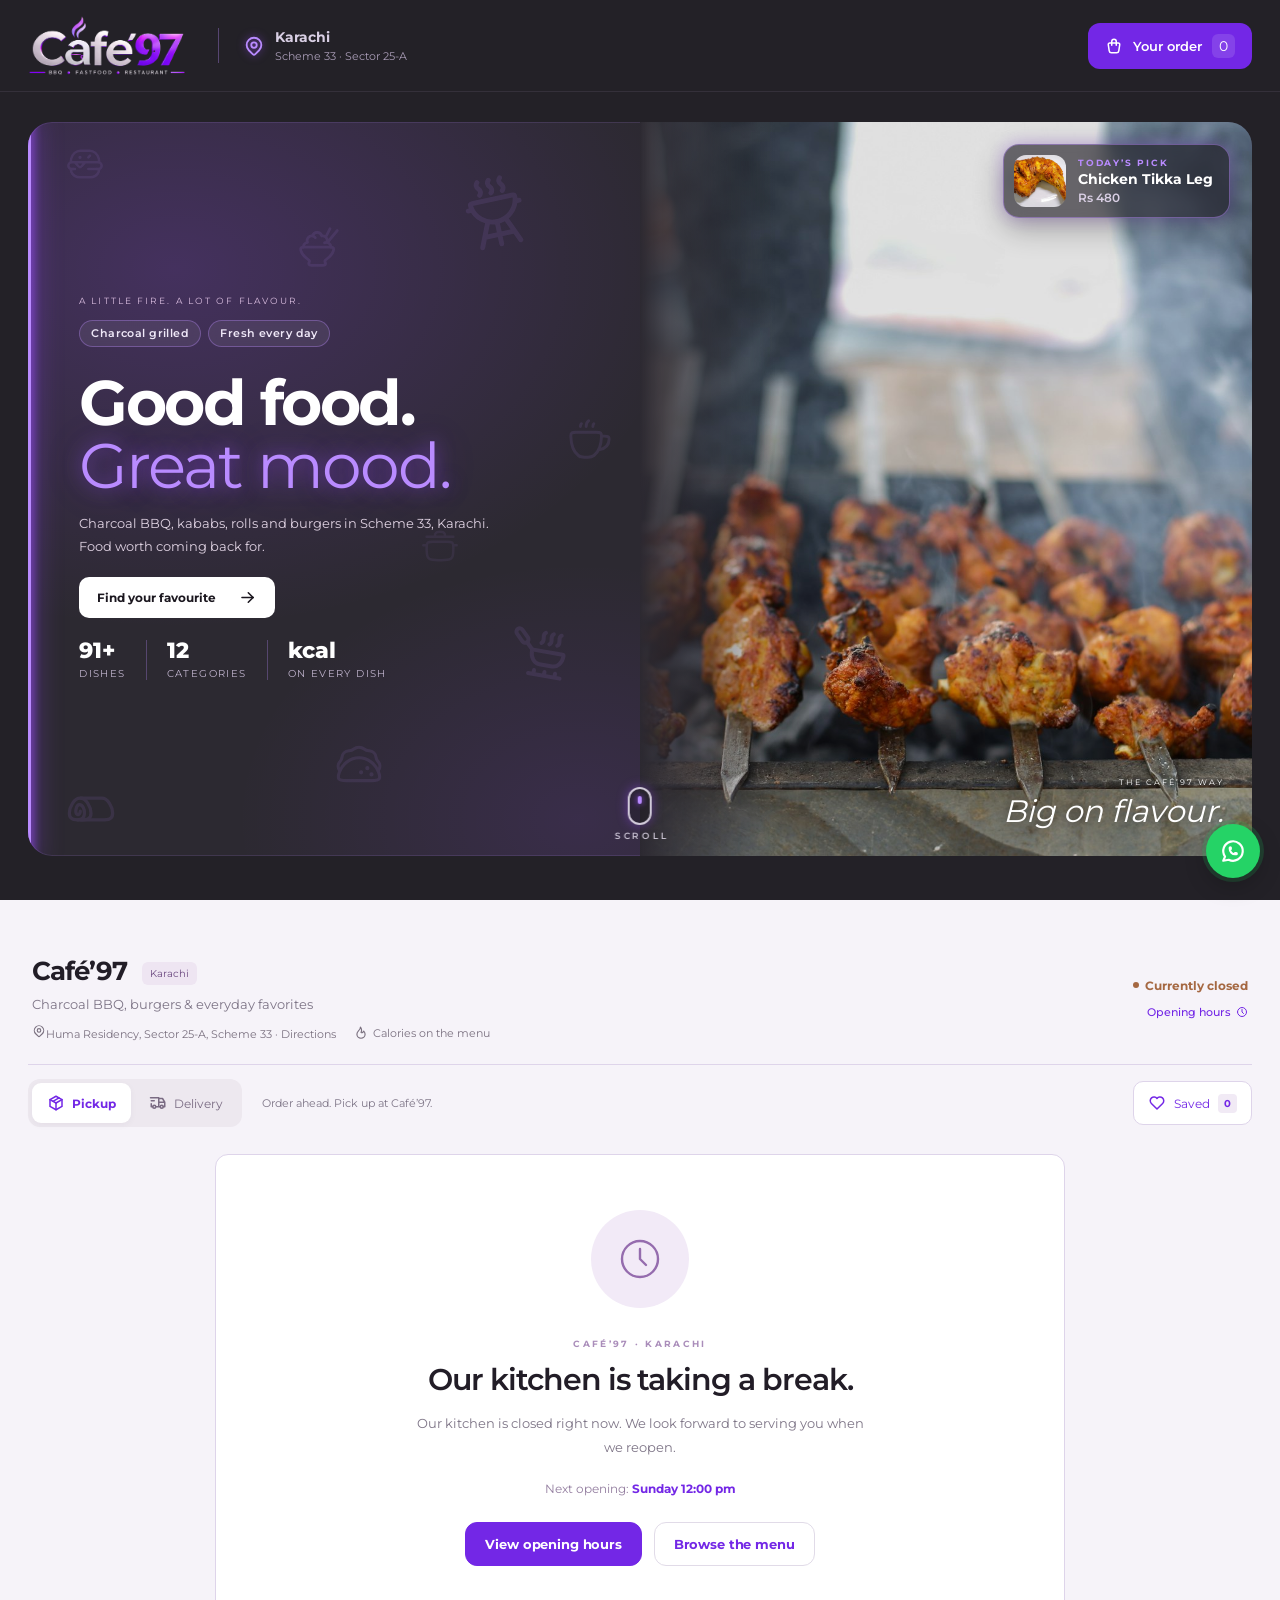
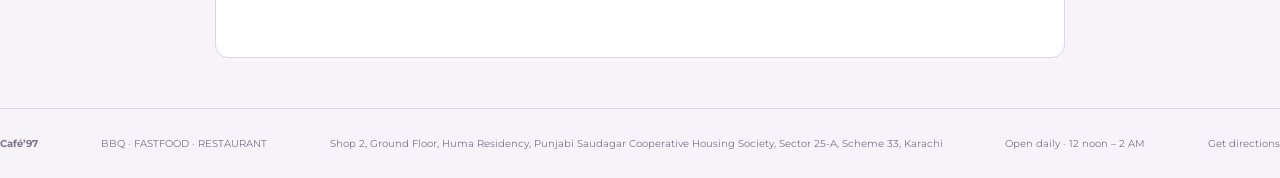
==== commit 216781f6: "Update the menu: new kababs, fries and Chinese, injected broast, no shawarma Co-Authored-By: Claude " ====
--- a/index.html
+++ b/index.html
@@ -1 +1 @@
-<!DOCTYPE html><html lang="en"><head><meta charSet="utf-8"/><link rel="preconnect" href="/" crossorigin=""/><meta name="viewport" content="width=device-width, initial-scale=1"/><link rel="preload" href="/brand/cafe97-logo.png" as="image"/><link rel="preload" as="image" href="/food/hero-grill.jpg"/><link rel="preload" as="image" href="/food/tikka.jpg"/><link rel="preload" as="image" href="/brand/cafe97-logo-light.png"/><link rel="stylesheet" href="/_next/static/chunks/0s7oty20a3kcf.css" data-precedence="next"/><link rel="preload" as="script" fetchPriority="low" href="/_next/static/chunks/2-xwlmnlyaeq1.js"/><script src="/_next/static/chunks/0ktrcj4qarsyq.js" async=""></script><script src="/_next/static/chunks/2qyr2zzqw7k6q.js" async=""></script><script src="/_next/static/chunks/turbopack-22x0vbccdiuz1.js" async=""></script><script src="/_next/static/chunks/44oxwbh__ebkl.js" async=""></script><script src="/_next/static/chunks/1ajxcu_cpxiwa.js" async=""></script><meta name="theme-color" content="#141018"/><title>Café’97 Karachi | BBQ, Rolls, Burgers &amp; Shawarma in Scheme 33</title><meta name="description" content="Charcoal BBQ, rolls, burgers, biryani and shawarma in Sector 25-A, Scheme 33, Karachi. See the full menu with prices and order on WhatsApp. Open daily, 12 noon to 2 AM."/><link rel="canonical" href="https://www.cafe97.pk"/><meta property="og:title" content="Café’97 Karachi | BBQ, Rolls, Burgers &amp; Shawarma in Scheme 33"/><meta property="og:description" content="Charcoal BBQ, rolls, burgers, biryani and shawarma in Sector 25-A, Scheme 33, Karachi. See the full menu with prices and order on WhatsApp. Open daily, 12 noon to 2 AM."/><meta property="og:url" content="https://www.cafe97.pk"/><meta property="og:site_name" content="Café’97"/><meta property="og:locale" content="en_PK"/><meta property="og:image" content="https://www.cafe97.pk/og.jpg"/><meta property="og:image:width" content="1200"/><meta property="og:image:height" content="630"/><meta property="og:image:alt" content="Café’97 charcoal BBQ, Karachi"/><meta property="og:type" content="website"/><meta name="twitter:card" content="summary_large_image"/><meta name="twitter:title" content="Café’97 Karachi | BBQ, Rolls, Burgers &amp; Shawarma in Scheme 33"/><meta name="twitter:description" content="Charcoal BBQ, rolls, burgers, biryani and shawarma in Sector 25-A, Scheme 33, Karachi. See the full menu with prices and order on WhatsApp. Open daily, 12 noon to 2 AM."/><meta name="twitter:image" content="https://www.cafe97.pk/og.jpg"/><link rel="icon" href="/icon.png?icon.2g3fp5cg44gr7.png" sizes="512x512" type="image/png"/><link rel="apple-touch-icon" href="/apple-icon.png?apple-icon.3qk80mfharcxu.png" sizes="180x180" type="image/png"/><meta name="next-size-adjust" content=""/><script src="/_next/static/chunks/0cz1d0mv5g_q7.js" noModule=""></script></head><body><div hidden=""><!--$--><!--/$--></div><script type="application/ld+json">{"@context":"https://schema.org","@type":"Restaurant","@id":"https://www.cafe97.pk/#restaurant","name":"Café’97","url":"https://www.cafe97.pk/","image":"https://www.cafe97.pk/og.jpg","logo":"https://www.cafe97.pk/brand/cafe97-logo.png","telephone":"+923099951777","servesCuisine":["BBQ","Pakistani","Fast Food"],"priceRange":"$$","menu":"https://www.cafe97.pk/#menu","hasMap":"https://www.google.com/maps/search/?api=1&query=Cafe97&query_place_id=ChIJvU82jcg5sz4RIf9Lzt2Cbog","address":{"@type":"PostalAddress","streetAddress":"Shop 2, Ground Floor, Huma Residency, Punjabi Saudagar Cooperative Housing Society, Sector 25-A, Scheme 33","addressLocality":"Karachi","addressRegion":"Sindh","addressCountry":"PK"},"geo":{"@type":"GeoCoordinates","latitude":24.967783,"longitude":67.134132},"openingHoursSpecification":{"@type":"OpeningHoursSpecification","dayOfWeek":["Monday","Tuesday","Wednesday","Thursday","Friday","Saturday","Sunday"],"opens":"12:00","closes":"02:00"},"hasMenu":{"@type":"Menu","name":"Café’97 menu","inLanguage":"en","hasMenuSection":[{"@type":"MenuSection","name":"Specials","hasMenuItem":[{"@type":"MenuItem","name":"Double Decker Zinger","offers":{"@type":"Offer","price":850,"priceCurrency":"PKR"}},{"@type":"MenuItem","name":"Pizza Naan (with Pepsi)","offers":{"@type":"Offer","price":850,"priceCurrency":"PKR"}}]},{"@type":"MenuSection","name":"Biryani","hasMenuItem":[{"@type":"MenuItem","name":"Chicken / White Biryani","description":"600g · 1200g, choice of piece","offers":{"@type":"Offer","price":250,"priceCurrency":"PKR"}},{"@type":"MenuItem","name":"Beef Biryani","description":"500g · 1000g","offers":{"@type":"Offer","price":500,"priceCurrency":"PKR"}},{"@type":"MenuItem","name":"Chicken Pulao","offers":{"@type":"Offer","price":400,"priceCurrency":"PKR"}},{"@type":"MenuItem","name":"Aloo Biryani","offers":{"@type":"Offer","price":180,"priceCurrency":"PKR"}}]},{"@type":"MenuSection","name":"Bar B.Q.","hasMenuItem":[{"@type":"MenuItem","name":"Chicken Tikka Leg","offers":{"@type":"Offer","price":480,"priceCurrency":"PKR"}},{"@type":"MenuItem","name":"Chicken Tikka Chest","offers":{"@type":"Offer","price":500,"priceCurrency":"PKR"}},{"@type":"MenuItem","name":"Chicken Boti","offers":{"@type":"Offer","price":650,"priceCurrency":"PKR"}},{"@type":"MenuItem","name":"Malai Boti","offers":{"@type":"Offer","price":750,"priceCurrency":"PKR"}},{"@type":"MenuItem","name":"Reshmi Kabab","offers":{"@type":"Offer","price":750,"priceCurrency":"PKR"}},{"@type":"MenuItem","name":"Seekh Kabab","offers":{"@type":"Offer","price":800,"priceCurrency":"PKR"}},{"@type":"MenuItem","name":"Beef Bihari Boti Plate","offers":{"@type":"Offer","price":850,"priceCurrency":"PKR"}},{"@type":"MenuItem","name":"Chullu Kabab with Rice","offers":{"@type":"Offer","price":1200,"priceCurrency":"PKR"}},{"@type":"MenuItem","name":"Small Puri Paratha","offers":{"@type":"Offer","price":60,"priceCurrency":"PKR"}},{"@type":"MenuItem","name":"Large Puri Paratha","offers":{"@type":"Offer","price":120,"priceCurrency":"PKR"}},{"@type":"MenuItem","name":"B.B.Q Platter","description":"Malai boti, reshmi kabab, seekh kabab, chicken tikka leg, served on rice","offers":{"@type":"Offer","price":1999,"priceCurrency":"PKR"}}]},{"@type":"MenuSection","name":"Rolls","hasMenuItem":[{"@type":"MenuItem","name":"Chicken Chutni Roll","offers":{"@type":"Offer","price":250,"priceCurrency":"PKR"}},{"@type":"MenuItem","name":"Chicken Mayo Roll","offers":{"@type":"Offer","price":270,"priceCurrency":"PKR"}},{"@type":"MenuItem","name":"Chicken Mayo Cheese Roll","offers":{"@type":"Offer","price":340,"priceCurrency":"PKR"}},{"@type":"MenuItem","name":"Chicken Malai Roll","offers":{"@type":"Offer","price":320,"priceCurrency":"PKR"}},{"@type":"MenuItem","name":"Chicken Malai Cheese Roll","offers":{"@type":"Offer","price":390,"priceCurrency":"PKR"}},{"@type":"MenuItem","name":"Zinger Roll","offers":{"@type":"Offer","price":380,"priceCurrency":"PKR"}},{"@type":"MenuItem","name":"Zinger Mayo Roll","offers":{"@type":"Offer","price":390,"priceCurrency":"PKR"}},{"@type":"MenuItem","name":"Zinger Cheese Roll","offers":{"@type":"Offer","price":460,"priceCurrency":"PKR"}},{"@type":"MenuItem","name":"Tikka Leg Roll","offers":{"@type":"Offer","price":530,"priceCurrency":"PKR"}},{"@type":"MenuItem","name":"Reshmi Kabab Roll","offers":{"@type":"Offer","price":300,"priceCurrency":"PKR"}},{"@type":"MenuItem","name":"Reshmi Kabab Cheese Roll","offers":{"@type":"Offer","price":340,"priceCurrency":"PKR"}},{"@type":"MenuItem","name":"Seekh Kabab Roll","offers":{"@type":"Offer","price":320,"priceCurrency":"PKR"}},{"@type":"MenuItem","name":"Seekh Kabab Cheese Roll","offers":{"@type":"Offer","price":390,"priceCurrency":"PKR"}},{"@type":"MenuItem","name":"Beef Bihari Boti Roll","offers":{"@type":"Offer","price":350,"priceCurrency":"PKR"}},{"@type":"MenuItem","name":"Beef Bihari Cheese Roll","offers":{"@type":"Offer","price":420,"priceCurrency":"PKR"}}]},{"@type":"MenuSection","name":"Burgers","hasMenuItem":[{"@type":"MenuItem","name":"Zinger Burger","offers":{"@type":"Offer","price":430,"priceCurrency":"PKR"}},{"@type":"MenuItem","name":"Zinger Cheese Burger","offers":{"@type":"Offer","price":500,"priceCurrency":"PKR"}},{"@type":"MenuItem","name":"Zinger Patty with Fries","offers":{"@type":"Offer","price":450,"priceCurrency":"PKR"}},{"@type":"MenuItem","name":"Chicken Burger","offers":{"@type":"Offer","price":380,"priceCurrency":"PKR"}},{"@type":"MenuItem","name":"Chicken Cheese Burger","offers":{"@type":"Offer","price":450,"priceCurrency":"PKR"}},{"@type":"MenuItem","name":"Beef Burger","offers":{"@type":"Offer","price":500,"priceCurrency":"PKR"}},{"@type":"MenuItem","name":"Beef Cheese Burger","offers":{"@type":"Offer","price":570,"priceCurrency":"PKR"}},{"@type":"MenuItem","name":"Quarter Broast Leg","offers":{"@type":"Offer","price":490,"priceCurrency":"PKR"}},{"@type":"MenuItem","name":"Quarter Broast Chest","offers":{"@type":"Offer","price":550,"priceCurrency":"PKR"}},{"@type":"MenuItem","name":"Zinger Strips with Fries","offers":{"@type":"Offer","price":450,"priceCurrency":"PKR"}}]},{"@type":"MenuSection","name":"Sandwiches","hasMenuItem":[{"@type":"MenuItem","name":"Chicken Sandwich","offers":{"@type":"Offer","price":400,"priceCurrency":"PKR"}},{"@type":"MenuItem","name":"Chicken Cheese Sandwich","offers":{"@type":"Offer","price":450,"priceCurrency":"PKR"}},{"@type":"MenuItem","name":"Club Sandwich","offers":{"@type":"Offer","price":470,"priceCurrency":"PKR"}},{"@type":"MenuItem","name":"Club Cheese Sandwich","offers":{"@type":"Offer","price":540,"priceCurrency":"PKR"}},{"@type":"MenuItem","name":"Fajita Sandwich","offers":{"@type":"Offer","price":470,"priceCurrency":"PKR"}},{"@type":"MenuItem","name":"Fajita Cheese Sandwich","offers":{"@type":"Offer","price":550,"priceCurrency":"PKR"}},{"@type":"MenuItem","name":"Malai Club Sandwich","offers":{"@type":"Offer","price":530,"priceCurrency":"PKR"}},{"@type":"MenuItem","name":"Malai Cheese Sandwich","offers":{"@type":"Offer","price":600,"priceCurrency":"PKR"}},{"@type":"MenuItem","name":"BBQ Sandwich","offers":{"@type":"Offer","price":530,"priceCurrency":"PKR"}},{"@type":"MenuItem","name":"BBQ Cheese Sandwich","offers":{"@type":"Offer","price":600,"priceCurrency":"PKR"}}]},{"@type":"MenuSection","name":"Shawarma","hasMenuItem":[{"@type":"MenuItem","name":"Zinger Shawarma","offers":{"@type":"Offer","price":350,"priceCurrency":"PKR"}},{"@type":"MenuItem","name":"Zinger Shawarma with Cheese","offers":{"@type":"Offer","price":420,"priceCurrency":"PKR"}}]},{"@type":"MenuSection","name":"Chinese","hasMenuItem":[{"@type":"MenuItem","name":"Chinese Chowmein","offers":{"@type":"Offer","price":700,"priceCurrency":"PKR"}},{"@type":"MenuItem","name":"Chicken Fried Rice","offers":{"@type":"Offer","price":650,"priceCurrency":"PKR"}},{"@type":"MenuItem","name":"Egg Fried Rice","offers":{"@type":"Offer","price":550,"priceCurrency":"PKR"}},{"@type":"MenuItem","name":"Veggie Rice","offers":{"@type":"Offer","price":450,"priceCurrency":"PKR"}}]},{"@type":"MenuSection","name":"Fries","hasMenuItem":[{"@type":"MenuItem","name":"Pizza Fries","offers":{"@type":"Offer","price":550,"priceCurrency":"PKR"}},{"@type":"MenuItem","name":"Mayo Fries","offers":{"@type":"Offer","price":250,"priceCurrency":"PKR"}},{"@type":"MenuItem","name":"Mayo Garlic Fries","offers":{"@type":"Offer","price":250,"priceCurrency":"PKR"}},{"@type":"MenuItem","name":"Small Fries","offers":{"@type":"Offer","price":150,"priceCurrency":"PKR"}},{"@type":"MenuItem","name":"Large Fries","offers":{"@type":"Offer","price":230,"priceCurrency":"PKR"}}]},{"@type":"MenuSection","name":"Naan","hasMenuItem":[{"@type":"MenuItem","name":"Sada Naan","offers":{"@type":"Offer","price":30,"priceCurrency":"PKR"}},{"@type":"MenuItem","name":"Kulcha","offers":{"@type":"Offer","price":35,"priceCurrency":"PKR"}},{"@type":"MenuItem","name":"Garlic Naan","offers":{"@type":"Offer","price":65,"priceCurrency":"PKR"}},{"@type":"MenuItem","name":"Til Wala Naan","offers":{"@type":"Offer","price":60,"priceCurrency":"PKR"}},{"@type":"MenuItem","name":"Gardali Naan","offers":{"@type":"Offer","price":30,"priceCurrency":"PKR"}},{"@type":"MenuItem","name":"Chapati","offers":{"@type":"Offer","price":25,"priceCurrency":"PKR"}}]},{"@type":"MenuSection","name":"Cold Drinks","hasMenuItem":[{"@type":"MenuItem","name":"7Up · Pepsi · Dew · Mirinda","offers":{"@type":"Offer","price":120,"priceCurrency":"PKR"}},{"@type":"MenuItem","name":"Sting","offers":{"@type":"Offer","price":120,"priceCurrency":"PKR"}}]},{"@type":"MenuSection","name":"Extras","hasMenuItem":[{"@type":"MenuItem","name":"Slice Cheese","offers":{"@type":"Offer","price":70,"priceCurrency":"PKR"}},{"@type":"MenuItem","name":"Mayo Dip","offers":{"@type":"Offer","price":120,"priceCurrency":"PKR"}},{"@type":"MenuItem","name":"Garlic Mayo Dip","offers":{"@type":"Offer","price":120,"priceCurrency":"PKR"}},{"@type":"MenuItem","name":"BBQ Sauce Dip","offers":{"@type":"Offer","price":100,"priceCurrency":"PKR"}},{"@type":"MenuItem","name":"Chilli Garlic Dip","offers":{"@type":"Offer","price":70,"priceCurrency":"PKR"}},{"@type":"MenuItem","name":"Chatni Raita","offers":{"@type":"Offer","price":30,"priceCurrency":"PKR"}},{"@type":"MenuItem","name":"Extra Bun","offers":{"@type":"Offer","price":50,"priceCurrency":"PKR"}},{"@type":"MenuItem","name":"Masala","offers":{"@type":"Offer","price":20,"priceCurrency":"PKR"}},{"@type":"MenuItem","name":"Disposable Glass","offers":{"@type":"Offer","price":10,"priceCurrency":"PKR"}}]},{"@type":"MenuSection","name":"Combo Deals","hasMenuItem":[{"@type":"MenuItem","name":"BBQ Single Combo","description":"Tikka leg, 2 naan, raita, 345ml drink · was 690","offers":{"@type":"Offer","price":540,"priceCurrency":"PKR"}},{"@type":"MenuItem","name":"BBQ Double Combo","description":"Tikka leg, seekh kabab, 4 naan, raita, 1L drink · was 1,660","offers":{"@type":"Offer","price":1510,"priceCurrency":"PKR"}},{"@type":"MenuItem","name":"Fast Food Single Combo","description":"Zinger burger, small fries, 345ml drink · was 700","offers":{"@type":"Offer","price":550,"priceCurrency":"PKR"}},{"@type":"MenuItem","name":"Fast Food Double Combo","description":"2 zinger burgers, large fries, 1L drink · was 1,320","offers":{"@type":"Offer","price":1170,"priceCurrency":"PKR"}}]}]}}</script><div class="splash" aria-hidden="true"><span class="splash-strip left"></span><span class="splash-strip right"></span><img src="/brand/cafe97-logo.png" alt="" class="splash-logo"/><span class="splash-line"></span></div><div class="ordering-app"><a class="skip-link" href="#menu">Skip to menu</a><header class="site-header"><a class="ordering-brand" href="/" aria-label="Café’97 home"><img src="/brand/cafe97-logo.png" alt="Café’97" width="130"/><span class="header-location"><svg xmlns="http://www.w3.org/2000/svg" width="16" height="16" viewBox="0 0 24 24" fill="none" stroke="currentColor" stroke-width="2" stroke-linecap="round" stroke-linejoin="round" class="tabler-icon tabler-icon-map-pin"><path d="M9 11a3 3 0 1 0 6 0a3 3 0 0 0 -6 0"></path><path d="M17.657 16.657l-4.243 4.243a2 2 0 0 1 -2.827 0l-4.244 -4.243a8 8 0 1 1 11.314 0"></path></svg> Karachi<!-- --> <small>Scheme 33 · Sector 25-A</small></span></a><div class="header-actions"><button class="bag-button"><svg xmlns="http://www.w3.org/2000/svg" width="18" height="18" viewBox="0 0 24 24" fill="none" stroke="currentColor" stroke-width="2" stroke-linecap="round" stroke-linejoin="round" class="tabler-icon tabler-icon-shopping-bag"><path d="M6.331 8h11.339a2 2 0 0 1 1.977 2.304l-1.255 8.152a3 3 0 0 1 -2.966 2.544h-6.852a3 3 0 0 1 -2.965 -2.544l-1.255 -8.152a2 2 0 0 1 1.977 -2.304"></path><path d="M9 11v-5a3 3 0 0 1 6 0v5"></path></svg><span class="bag-label">Your order</span><span>0</span></button></div></header><main class="ordering-main"><section class="restaurant-banner"><div class="hero-doodles" aria-hidden="true"><span class="doodle d-bbq-grill" style="--icon:url(/icons/food/bbq-grill.svg)"></span><span class="doodle d-pan-03" style="--icon:url(/icons/food/pan-03.svg)"></span><span class="doodle d-rice-bowl-01" style="--icon:url(/icons/food/rice-bowl-01.svg)"></span><span class="doodle d-taco-01" style="--icon:url(/icons/food/taco-01.svg)"></span><span class="doodle d-coffee-02" style="--icon:url(/icons/food/coffee-02.svg)"></span><span class="doodle d-bread-02" style="--icon:url(/icons/food/bread-02.svg)"></span><span class="doodle d-hamburger-02" style="--icon:url(/icons/food/hamburger-02.svg)"></span><span class="doodle d-cooking-pot" style="--icon:url(/icons/food/cooking-pot.svg)"></span></div><div class="banner-copy"><span class="banner-kicker">A LITTLE FIRE. A LOT OF FLAVOUR.</span><div class="trust-badges"><span>Charcoal grilled</span><span>Fresh every day</span></div><h1>Good food.<br/><em>Great mood.</em></h1><p>Charcoal BBQ, rolls, burgers and shawarma in Scheme 33, Karachi. Food worth coming back for.</p><a class="hero-menu-link" href="#menu">Find your favourite <svg xmlns="http://www.w3.org/2000/svg" width="19" height="19" viewBox="0 0 24 24" fill="none" stroke="currentColor" stroke-width="2" stroke-linecap="round" stroke-linejoin="round" class="tabler-icon tabler-icon-arrow-right"><path d="M5 12l14 0"></path><path d="M13 18l6 -6"></path><path d="M13 6l6 6"></path></svg></a><dl class="hero-facts"><div><dt>84<!-- -->+</dt><dd>dishes</dd></div><div><dt>13</dt><dd>categories</dd></div><div><dt>kcal</dt><dd>on every dish</dd></div></dl></div><div class="banner-photograph"><img src="/food/hero-grill.jpg" alt="Food on a charcoal grill"/><a class="hero-pick" href="#menu"><img src="/food/tikka.jpg" alt=""/><span><small>Today’s pick</small><strong>Chicken Tikka Leg</strong><em>Rs 480</em></span></a><div class="photo-caption"><span>THE CAFÉ’97 WAY</span><strong>Big on flavour.</strong></div></div><a class="scroll-cue" href="#menu" aria-label="Scroll to the menu"><span class="mouse"><i></i></span><small>Scroll</small></a></section><section class="restaurant-info"><div class="restaurant-mark"><img src="/brand/cafe97-logo-light.png" alt="Café’97"/></div><div><h2>Café’97 <span>Karachi</span></h2><p>Charcoal BBQ, burgers &amp; everyday favorites</p><div class="restaurant-meta"><a href="https://www.google.com/maps/dir/?api=1&amp;destination=Cafe97&amp;destination_place_id=ChIJvU82jcg5sz4RIf9Lzt2Cbog" target="_blank" rel="noopener"><svg xmlns="http://www.w3.org/2000/svg" width="14" height="14" viewBox="0 0 24 24" fill="none" stroke="currentColor" stroke-width="2" stroke-linecap="round" stroke-linejoin="round" class="tabler-icon tabler-icon-map-pin"><path d="M9 11a3 3 0 1 0 6 0a3 3 0 0 0 -6 0"></path><path d="M17.657 16.657l-4.243 4.243a2 2 0 0 1 -2.827 0l-4.244 -4.243a8 8 0 1 1 11.314 0"></path></svg>Huma Residency, Sector 25-A, Scheme 33<!-- --> · Directions</a><span><svg xmlns="http://www.w3.org/2000/svg" width="14" height="14" viewBox="0 0 24 24" fill="none" stroke="currentColor" stroke-width="2" stroke-linecap="round" stroke-linejoin="round" class="tabler-icon tabler-icon-flame"><path d="M12 10.941c2.333 -3.308 .167 -7.823 -1 -8.941c0 3.395 -2.235 5.299 -3.667 6.706c-1.43 1.408 -2.333 3.294 -2.333 5.588c0 3.704 3.134 6.706 7 6.706c3.866 0 7 -3.002 7 -6.706c0 -1.712 -1.232 -4.403 -2.333 -5.588c-2.084 3.353 -3.257 3.353 -4.667 2.235"></path></svg>Calories on the menu</span></div></div><div class="restaurant-availability"><span class="availability-label closed">Checking availability…</span><button class="text-button">Opening hours <svg xmlns="http://www.w3.org/2000/svg" width="12" height="12" viewBox="0 0 24 24" fill="none" stroke="currentColor" stroke-width="2" stroke-linecap="round" stroke-linejoin="round" class="tabler-icon tabler-icon-clock"><path d="M3 12a9 9 0 1 0 18 0a9 9 0 0 0 -18 0"></path><path d="M12 7v5l3 3"></path></svg></button></div></section><div class="experience-bar"><div class="order-mode" aria-label="Order method"><button aria-pressed="true"><svg xmlns="http://www.w3.org/2000/svg" width="18" height="18" viewBox="0 0 24 24" fill="none" stroke="currentColor" stroke-width="2" stroke-linecap="round" stroke-linejoin="round" class="tabler-icon tabler-icon-package"><path d="M12 3l8 4.5l0 9l-8 4.5l-8 -4.5l0 -9l8 -4.5"></path><path d="M12 12l8 -4.5"></path><path d="M12 12l0 9"></path><path d="M12 12l-8 -4.5"></path><path d="M16 5.25l-8 4.5"></path></svg>Pickup</button><button aria-pressed="false"><svg xmlns="http://www.w3.org/2000/svg" width="18" height="18" viewBox="0 0 24 24" fill="none" stroke="currentColor" stroke-width="2" stroke-linecap="round" stroke-linejoin="round" class="tabler-icon tabler-icon-truck-delivery"><path d="M5 17a2 2 0 1 0 4 0a2 2 0 1 0 -4 0"></path><path d="M15 17a2 2 0 1 0 4 0a2 2 0 1 0 -4 0"></path><path d="M5 17h-2v-4m-1 -8h11v12m-4 0h6m4 0h2v-6h-8m0 -5h5l3 5"></path><path d="M3 9l4 0"></path></svg>Delivery</button></div><span>Order ahead. Pick up at Café’97.</span><button class="saved-menu-button" aria-pressed="false"><svg xmlns="http://www.w3.org/2000/svg" width="18" height="18" viewBox="0 0 24 24" fill="none" stroke="currentColor" stroke-width="2" stroke-linecap="round" stroke-linejoin="round" class="tabler-icon tabler-icon-heart"><path d="M19.5 12.572l-7.5 7.428l-7.5 -7.428a5 5 0 1 1 7.5 -6.566a5 5 0 1 1 7.5 6.572"></path></svg> Saved <b>0</b></button></div><div class="ordering-layout"><aside class="menu-categories"><h3>Our menu</h3><button class="selected" aria-pressed="true"><span class="cat-ico" style="--icon:url(/icons/food/dish-01.svg)"><b class="cat-count">84</b></span><strong>All items</strong></button><button class="" aria-pressed="false"><span class="cat-ico" style="--icon:url(/icons/food/spoon-and-fork.svg)"><b class="cat-count">2</b></span><strong>Specials</strong></button><button class="" aria-pressed="false"><span class="cat-ico" style="--icon:url(/icons/food/rice-bowl-01.svg)"><b class="cat-count">4</b></span><strong>Biryani</strong></button><button class="" aria-pressed="false"><span class="cat-ico" style="--icon:url(/icons/food/bbq-grill.svg)"><b class="cat-count">11</b></span><strong>Bar B.Q.</strong></button><button class="" aria-pressed="false"><span class="cat-ico" style="--icon:url(/icons/food/bread-02.svg)"><b class="cat-count">15</b></span><strong>Rolls</strong></button><button class="" aria-pressed="false"><span class="cat-ico" style="--icon:url(/icons/food/hamburger-02.svg)"><b class="cat-count">10</b></span><strong>Burgers</strong></button><button class="" aria-pressed="false"><span class="cat-ico" style="--icon:url(/icons/food/sandwich.svg)"><b class="cat-count">10</b></span><strong>Sandwiches</strong></button><button class="" aria-pressed="false"><span class="cat-ico" style="--icon:url(/icons/food/taco-01.svg)"><b class="cat-count">2</b></span><strong>Shawarma</strong></button><button class="" aria-pressed="false"><span class="cat-ico" style="--icon:url(/icons/food/noodles.svg)"><b class="cat-count">4</b></span><strong>Chinese</strong></button><button class="" aria-pressed="false"><span class="cat-ico" style="--icon:url(/icons/food/french-fries-02.svg)"><b class="cat-count">5</b></span><strong>Fries</strong></button><button class="" aria-pressed="false"><span class="cat-ico" style="--icon:url(/icons/food/bread-04.svg)"><b class="cat-count">6</b></span><strong>Naan</strong></button><button class="" aria-pressed="false"><span class="cat-ico" style="--icon:url(/icons/food/soft-drink-02.svg)"><b class="cat-count">2</b></span><strong>Cold Drinks</strong></button><button class="" aria-pressed="false"><span class="cat-ico" style="--icon:url(/icons/food/cheese.svg)"><b class="cat-count">9</b></span><strong>Extras</strong></button><button class="" aria-pressed="false"><span class="cat-ico" style="--icon:url(/icons/food/spoon-and-fork.svg)"><b class="cat-count">4</b></span><strong>Combo Deals</strong></button></aside><div class="cat-slider" aria-hidden="true"><span></span></div><section id="menu" class="menu-section"><div class="menu-sticky-sentinel" aria-hidden="true"></div><div class="menu-sticky"><div class="menu-toolbar"><label class="search"><svg xmlns="http://www.w3.org/2000/svg" width="18" height="18" viewBox="0 0 24 24" fill="none" stroke="currentColor" stroke-width="2" stroke-linecap="round" stroke-linejoin="round" class="tabler-icon tabler-icon-search"><path d="M3 10a7 7 0 1 0 14 0a7 7 0 1 0 -14 0"></path><path d="M21 21l-6 -6"></path></svg><input aria-label="Search menu" placeholder="Search the menu" value=""/></label><select class="menu-sort" aria-label="Sort menu"><option value="menu" selected="">Our menu order</option><option value="price-low">Price: low to high</option><option value="price-high">Price: high to low</option><option value="calories">Calories: low to high</option></select></div><div class="discovery-filters" aria-label="Menu highlights"><button aria-pressed="true" class="active">All dishes<span>84</span></button><button aria-pressed="false" class="">Chef’s special<span>1</span></button><button aria-pressed="false" class="">Recommended<span>4</span></button><button aria-pressed="false" class="">Spicy<span>2</span></button><button aria-pressed="false" class="">Vegetarian<span>24</span></button><button aria-pressed="false" class="">High-protein<span>19</span></button></div></div><div class="section-title"><h2>What are you in the mood for?</h2><span class="muted">84 dishes · Prices in PKR</span></div><div class="food-grid"><article class="food-card "><button class="save-dish " aria-label="Save Double Decker Zinger" aria-pressed="false"><svg xmlns="http://www.w3.org/2000/svg" width="19" height="19" viewBox="0 0 24 24" fill="none" stroke="currentColor" stroke-width="2" stroke-linecap="round" stroke-linejoin="round" class="tabler-icon tabler-icon-heart"><path d="M19.5 12.572l-7.5 7.428l-7.5 -7.428a5 5 0 1 1 7.5 -6.566a5 5 0 1 1 7.5 6.572"></path></svg></button><button class="food-image" aria-label="View Double Decker Zinger"><img src="/food/zinger-2.jpg" alt="Double Decker Zinger" loading="lazy"/></button><div class="food-content"><div class="food-meta"><span>Specials</span><span class="kcal" title="Approximate calories"><svg xmlns="http://www.w3.org/2000/svg" width="13" height="13" viewBox="0 0 24 24" fill="none" stroke="currentColor" stroke-width="2" stroke-linecap="round" stroke-linejoin="round" class="tabler-icon tabler-icon-flame" aria-hidden="true"><path d="M12 10.941c2.333 -3.308 .167 -7.823 -1 -8.941c0 3.395 -2.235 5.299 -3.667 6.706c-1.43 1.408 -2.333 3.294 -2.333 5.588c0 3.704 3.134 6.706 7 6.706c3.866 0 7 -3.002 7 -6.706c0 -1.712 -1.232 -4.403 -2.333 -5.588c-2.084 3.353 -3.257 3.353 -4.667 2.235"></path></svg>~<!-- -->950<!-- --> <!-- -->kcal</span></div><div class="menu-badges"><span class="menu-badge badge-high-protein"><svg xmlns="http://www.w3.org/2000/svg" width="12" height="12" viewBox="0 0 24 24" fill="none" stroke="currentColor" stroke-width="2" stroke-linecap="round" stroke-linejoin="round" class="tabler-icon tabler-icon-barbell" aria-hidden="true"><path d="M2 12h1"></path><path d="M6 8h-2a1 1 0 0 0 -1 1v6a1 1 0 0 0 1 1h2"></path><path d="M6 7v10a1 1 0 0 0 1 1h1a1 1 0 0 0 1 -1v-10a1 1 0 0 0 -1 -1h-1a1 1 0 0 0 -1 1"></path><path d="M9 12h6"></path><path d="M15 7v10a1 1 0 0 0 1 1h1a1 1 0 0 0 1 -1v-10a1 1 0 0 0 -1 -1h-1a1 1 0 0 0 -1 1"></path><path d="M18 8h2a1 1 0 0 1 1 1v6a1 1 0 0 1 -1 1h-2"></path><path d="M22 12h-1"></path></svg>High-protein</span></div><h3>Double Decker Zinger</h3><p></p><div class="food-bottom"><span class="menu-price"><strong>Rs 850</strong></span><button class="add-button" disabled="" aria-label="Add Double Decker Zinger"><svg xmlns="http://www.w3.org/2000/svg" width="17" height="17" viewBox="0 0 24 24" fill="none" stroke="currentColor" stroke-width="2" stroke-linecap="round" stroke-linejoin="round" class="tabler-icon tabler-icon-plus"><path d="M12 5l0 14"></path><path d="M5 12l14 0"></path></svg><span>Add</span></button></div></div></article><article class="food-card "><button class="save-dish " aria-label="Save Pizza Naan (with Pepsi)" aria-pressed="false"><svg xmlns="http://www.w3.org/2000/svg" width="19" height="19" viewBox="0 0 24 24" fill="none" stroke="currentColor" stroke-width="2" stroke-linecap="round" stroke-linejoin="round" class="tabler-icon tabler-icon-heart"><path d="M19.5 12.572l-7.5 7.428l-7.5 -7.428a5 5 0 1 1 7.5 -6.566a5 5 0 1 1 7.5 6.572"></path></svg></button><button class="food-image" aria-label="View Pizza Naan (with Pepsi)"><img src="/food/naan.jpg" alt="Pizza Naan (with Pepsi)" loading="lazy"/></button><div class="food-content"><div class="food-meta"><span>Specials</span><span class="kcal" title="Approximate calories"><svg xmlns="http://www.w3.org/2000/svg" width="13" height="13" viewBox="0 0 24 24" fill="none" stroke="currentColor" stroke-width="2" stroke-linecap="round" stroke-linejoin="round" class="tabler-icon tabler-icon-flame" aria-hidden="true"><path d="M12 10.941c2.333 -3.308 .167 -7.823 -1 -8.941c0 3.395 -2.235 5.299 -3.667 6.706c-1.43 1.408 -2.333 3.294 -2.333 5.588c0 3.704 3.134 6.706 7 6.706c3.866 0 7 -3.002 7 -6.706c0 -1.712 -1.232 -4.403 -2.333 -5.588c-2.084 3.353 -3.257 3.353 -4.667 2.235"></path></svg>~<!-- -->1100<!-- --> <!-- -->kcal</span></div><div class="menu-badges"></div><h3>Pizza Naan (with Pepsi)</h3><p></p><div class="food-bottom"><span class="menu-price"><strong>Rs 850</strong></span><button class="add-button" disabled="" aria-label="Add Pizza Naan (with Pepsi)"><svg xmlns="http://www.w3.org/2000/svg" width="17" height="17" viewBox="0 0 24 24" fill="none" stroke="currentColor" stroke-width="2" stroke-linecap="round" stroke-linejoin="round" class="tabler-icon tabler-icon-plus"><path d="M12 5l0 14"></path><path d="M5 12l14 0"></path></svg><span>Add</span></button></div></div></article><article class="food-card "><button class="save-dish " aria-label="Save Chicken / White Biryani" aria-pressed="false"><svg xmlns="http://www.w3.org/2000/svg" width="19" height="19" viewBox="0 0 24 24" fill="none" stroke="currentColor" stroke-width="2" stroke-linecap="round" stroke-linejoin="round" class="tabler-icon tabler-icon-heart"><path d="M19.5 12.572l-7.5 7.428l-7.5 -7.428a5 5 0 1 1 7.5 -6.566a5 5 0 1 1 7.5 6.572"></path></svg></button><button class="food-image" aria-label="View Chicken / White Biryani"><img src="/food/biryani.jpg" alt="Chicken / White Biryani" loading="lazy"/></button><div class="food-content"><div class="food-meta"><span>Biryani</span><span class="kcal" title="Approximate calories"><svg xmlns="http://www.w3.org/2000/svg" width="13" height="13" viewBox="0 0 24 24" fill="none" stroke="currentColor" stroke-width="2" stroke-linecap="round" stroke-linejoin="round" class="tabler-icon tabler-icon-flame" aria-hidden="true"><path d="M12 10.941c2.333 -3.308 .167 -7.823 -1 -8.941c0 3.395 -2.235 5.299 -3.667 6.706c-1.43 1.408 -2.333 3.294 -2.333 5.588c0 3.704 3.134 6.706 7 6.706c3.866 0 7 -3.002 7 -6.706c0 -1.712 -1.232 -4.403 -2.333 -5.588c-2.084 3.353 -3.257 3.353 -4.667 2.235"></path></svg>~<!-- -->900<!-- --> <!-- -->kcal</span></div><div class="menu-badges"></div><h3>Chicken / White Biryani</h3><p>600g · 1200g, choice of piece</p><div class="food-bottom"><span class="menu-price"><strong>Rs 250</strong></span><button class="add-button" disabled="" aria-label="Add Chicken / White Biryani"><svg xmlns="http://www.w3.org/2000/svg" width="17" height="17" viewBox="0 0 24 24" fill="none" stroke="currentColor" stroke-width="2" stroke-linecap="round" stroke-linejoin="round" class="tabler-icon tabler-icon-plus"><path d="M12 5l0 14"></path><path d="M5 12l14 0"></path></svg><span>Add</span></button></div></div></article><article class="food-card "><button class="save-dish " aria-label="Save Beef Biryani" aria-pressed="false"><svg xmlns="http://www.w3.org/2000/svg" width="19" height="19" viewBox="0 0 24 24" fill="none" stroke="currentColor" stroke-width="2" stroke-linecap="round" stroke-linejoin="round" class="tabler-icon tabler-icon-heart"><path d="M19.5 12.572l-7.5 7.428l-7.5 -7.428a5 5 0 1 1 7.5 -6.566a5 5 0 1 1 7.5 6.572"></path></svg></button><button class="food-image" aria-label="View Beef Biryani"><img src="/food/biryani-2.jpg" alt="Beef Biryani" loading="lazy"/></button><div class="food-content"><div class="food-meta"><span>Biryani</span><span class="kcal" title="Approximate calories"><svg xmlns="http://www.w3.org/2000/svg" width="13" height="13" viewBox="0 0 24 24" fill="none" stroke="currentColor" stroke-width="2" stroke-linecap="round" stroke-linejoin="round" class="tabler-icon tabler-icon-flame" aria-hidden="true"><path d="M12 10.941c2.333 -3.308 .167 -7.823 -1 -8.941c0 3.395 -2.235 5.299 -3.667 6.706c-1.43 1.408 -2.333 3.294 -2.333 5.588c0 3.704 3.134 6.706 7 6.706c3.866 0 7 -3.002 7 -6.706c0 -1.712 -1.232 -4.403 -2.333 -5.588c-2.084 3.353 -3.257 3.353 -4.667 2.235"></path></svg>~<!-- -->1000<!-- --> <!-- -->kcal</span></div><div class="menu-badges"></div><h3>Beef Biryani</h3><p>500g · 1000g</p><div class="food-bottom"><span class="menu-price"><strong>Rs 500</strong></span><button class="add-button" disabled="" aria-label="Add Beef Biryani"><svg xmlns="http://www.w3.org/2000/svg" width="17" height="17" viewBox="0 0 24 24" fill="none" stroke="currentColor" stroke-width="2" stroke-linecap="round" stroke-linejoin="round" class="tabler-icon tabler-icon-plus"><path d="M12 5l0 14"></path><path d="M5 12l14 0"></path></svg><span>Add</span></button></div></div></article><article class="food-card "><button class="save-dish " aria-label="Save Chicken Pulao" aria-pressed="false"><svg xmlns="http://www.w3.org/2000/svg" width="19" height="19" viewBox="0 0 24 24" fill="none" stroke="currentColor" stroke-width="2" stroke-linecap="round" stroke-linejoin="round" class="tabler-icon tabler-icon-heart"><path d="M19.5 12.572l-7.5 7.428l-7.5 -7.428a5 5 0 1 1 7.5 -6.566a5 5 0 1 1 7.5 6.572"></path></svg></button><button class="food-image" aria-label="View Chicken Pulao"><img src="/food/pulao.jpg" alt="Chicken Pulao" loading="lazy"/></button><div class="food-content"><div class="food-meta"><span>Biryani</span><span class="kcal" title="Approximate calories"><svg xmlns="http://www.w3.org/2000/svg" width="13" height="13" viewBox="0 0 24 24" fill="none" stroke="currentColor" stroke-width="2" stroke-linecap="round" stroke-linejoin="round" class="tabler-icon tabler-icon-flame" aria-hidden="true"><path d="M12 10.941c2.333 -3.308 .167 -7.823 -1 -8.941c0 3.395 -2.235 5.299 -3.667 6.706c-1.43 1.408 -2.333 3.294 -2.333 5.588c0 3.704 3.134 6.706 7 6.706c3.866 0 7 -3.002 7 -6.706c0 -1.712 -1.232 -4.403 -2.333 -5.588c-2.084 3.353 -3.257 3.353 -4.667 2.235"></path></svg>~<!-- -->800<!-- --> <!-- -->kcal</span></div><div class="menu-badges"></div><h3>Chicken Pulao</h3><p></p><div class="food-bottom"><span class="menu-price"><strong>Rs 400</strong></span><button class="add-button" disabled="" aria-label="Add Chicken Pulao"><svg xmlns="http://www.w3.org/2000/svg" width="17" height="17" viewBox="0 0 24 24" fill="none" stroke="currentColor" stroke-width="2" stroke-linecap="round" stroke-linejoin="round" class="tabler-icon tabler-icon-plus"><path d="M12 5l0 14"></path><path d="M5 12l14 0"></path></svg><span>Add</span></button></div></div></article><article class="food-card "><button class="save-dish " aria-label="Save Chicken Tikka Leg" aria-pressed="false"><svg xmlns="http://www.w3.org/2000/svg" width="19" height="19" viewBox="0 0 24 24" fill="none" stroke="currentColor" stroke-width="2" stroke-linecap="round" stroke-linejoin="round" class="tabler-icon tabler-icon-heart"><path d="M19.5 12.572l-7.5 7.428l-7.5 -7.428a5 5 0 1 1 7.5 -6.566a5 5 0 1 1 7.5 6.572"></path></svg></button><button class="food-image" aria-label="View Chicken Tikka Leg"><img src="/food/tikka.jpg" alt="Chicken Tikka Leg" loading="lazy"/></button><div class="food-content"><div class="food-meta"><span>Bar B.Q.</span><span class="kcal" title="Approximate calories"><svg xmlns="http://www.w3.org/2000/svg" width="13" height="13" viewBox="0 0 24 24" fill="none" stroke="currentColor" stroke-width="2" stroke-linecap="round" stroke-linejoin="round" class="tabler-icon tabler-icon-flame" aria-hidden="true"><path d="M12 10.941c2.333 -3.308 .167 -7.823 -1 -8.941c0 3.395 -2.235 5.299 -3.667 6.706c-1.43 1.408 -2.333 3.294 -2.333 5.588c0 3.704 3.134 6.706 7 6.706c3.866 0 7 -3.002 7 -6.706c0 -1.712 -1.232 -4.403 -2.333 -5.588c-2.084 3.353 -3.257 3.353 -4.667 2.235"></path></svg>~<!-- -->350<!-- --> <!-- -->kcal</span></div><div class="menu-badges"><span class="menu-badge badge-recommended"><svg xmlns="http://www.w3.org/2000/svg" width="12" height="12" viewBox="0 0 24 24" fill="none" stroke="currentColor" stroke-width="2" stroke-linecap="round" stroke-linejoin="round" class="tabler-icon tabler-icon-thumb-up" aria-hidden="true"><path d="M7 11v8a1 1 0 0 1 -1 1h-2a1 1 0 0 1 -1 -1v-7a1 1 0 0 1 1 -1h3a4 4 0 0 0 4 -4v-1a2 2 0 0 1 4 0v5h3a2 2 0 0 1 2 2l-1 5a2 3 0 0 1 -2 2h-7a3 3 0 0 1 -3 -3"></path></svg>Recommended</span><span class="menu-badge badge-high-protein"><svg xmlns="http://www.w3.org/2000/svg" width="12" height="12" viewBox="0 0 24 24" fill="none" stroke="currentColor" stroke-width="2" stroke-linecap="round" stroke-linejoin="round" class="tabler-icon tabler-icon-barbell" aria-hidden="true"><path d="M2 12h1"></path><path d="M6 8h-2a1 1 0 0 0 -1 1v6a1 1 0 0 0 1 1h2"></path><path d="M6 7v10a1 1 0 0 0 1 1h1a1 1 0 0 0 1 -1v-10a1 1 0 0 0 -1 -1h-1a1 1 0 0 0 -1 1"></path><path d="M9 12h6"></path><path d="M15 7v10a1 1 0 0 0 1 1h1a1 1 0 0 0 1 -1v-10a1 1 0 0 0 -1 -1h-1a1 1 0 0 0 -1 1"></path><path d="M18 8h2a1 1 0 0 1 1 1v6a1 1 0 0 1 -1 1h-2"></path><path d="M22 12h-1"></path></svg>High-protein</span></div><h3>Chicken Tikka Leg</h3><p></p><div class="food-bottom"><span class="menu-price"><strong>Rs 480</strong></span><button class="add-button" disabled="" aria-label="Add Chicken Tikka Leg"><svg xmlns="http://www.w3.org/2000/svg" width="17" height="17" viewBox="0 0 24 24" fill="none" stroke="currentColor" stroke-width="2" stroke-linecap="round" stroke-linejoin="round" class="tabler-icon tabler-icon-plus"><path d="M12 5l0 14"></path><path d="M5 12l14 0"></path></svg><span>Add</span></button></div></div></article><article class="food-card "><button class="save-dish " aria-label="Save Chicken Tikka Chest" aria-pressed="false"><svg xmlns="http://www.w3.org/2000/svg" width="19" height="19" viewBox="0 0 24 24" fill="none" stroke="currentColor" stroke-width="2" stroke-linecap="round" stroke-linejoin="round" class="tabler-icon tabler-icon-heart"><path d="M19.5 12.572l-7.5 7.428l-7.5 -7.428a5 5 0 1 1 7.5 -6.566a5 5 0 1 1 7.5 6.572"></path></svg></button><button class="food-image" aria-label="View Chicken Tikka Chest"><img src="/food/tikka-2.jpg" alt="Chicken Tikka Chest" loading="lazy"/></button><div class="food-content"><div class="food-meta"><span>Bar B.Q.</span><span class="kcal" title="Approximate calories"><svg xmlns="http://www.w3.org/2000/svg" width="13" height="13" viewBox="0 0 24 24" fill="none" stroke="currentColor" stroke-width="2" stroke-linecap="round" stroke-linejoin="round" class="tabler-icon tabler-icon-flame" aria-hidden="true"><path d="M12 10.941c2.333 -3.308 .167 -7.823 -1 -8.941c0 3.395 -2.235 5.299 -3.667 6.706c-1.43 1.408 -2.333 3.294 -2.333 5.588c0 3.704 3.134 6.706 7 6.706c3.866 0 7 -3.002 7 -6.706c0 -1.712 -1.232 -4.403 -2.333 -5.588c-2.084 3.353 -3.257 3.353 -4.667 2.235"></path></svg>~<!-- -->300<!-- --> <!-- -->kcal</span></div><div class="menu-badges"><span class="menu-badge badge-high-protein"><svg xmlns="http://www.w3.org/2000/svg" width="12" height="12" viewBox="0 0 24 24" fill="none" stroke="currentColor" stroke-width="2" stroke-linecap="round" stroke-linejoin="round" class="tabler-icon tabler-icon-barbell" aria-hidden="true"><path d="M2 12h1"></path><path d="M6 8h-2a1 1 0 0 0 -1 1v6a1 1 0 0 0 1 1h2"></path><path d="M6 7v10a1 1 0 0 0 1 1h1a1 1 0 0 0 1 -1v-10a1 1 0 0 0 -1 -1h-1a1 1 0 0 0 -1 1"></path><path d="M9 12h6"></path><path d="M15 7v10a1 1 0 0 0 1 1h1a1 1 0 0 0 1 -1v-10a1 1 0 0 0 -1 -1h-1a1 1 0 0 0 -1 1"></path><path d="M18 8h2a1 1 0 0 1 1 1v6a1 1 0 0 1 -1 1h-2"></path><path d="M22 12h-1"></path></svg>High-protein</span></div><h3>Chicken Tikka Chest</h3><p></p><div class="food-bottom"><span class="menu-price"><strong>Rs 500</strong></span><button class="add-button" disabled="" aria-label="Add Chicken Tikka Chest"><svg xmlns="http://www.w3.org/2000/svg" width="17" height="17" viewBox="0 0 24 24" fill="none" stroke="currentColor" stroke-width="2" stroke-linecap="round" stroke-linejoin="round" class="tabler-icon tabler-icon-plus"><path d="M12 5l0 14"></path><path d="M5 12l14 0"></path></svg><span>Add</span></button></div></div></article><article class="food-card "><button class="save-dish " aria-label="Save Chicken Boti" aria-pressed="false"><svg xmlns="http://www.w3.org/2000/svg" width="19" height="19" viewBox="0 0 24 24" fill="none" stroke="currentColor" stroke-width="2" stroke-linecap="round" stroke-linejoin="round" class="tabler-icon tabler-icon-heart"><path d="M19.5 12.572l-7.5 7.428l-7.5 -7.428a5 5 0 1 1 7.5 -6.566a5 5 0 1 1 7.5 6.572"></path></svg></button><button class="food-image" aria-label="View Chicken Boti"><img src="/food/boti.jpg" alt="Chicken Boti" loading="lazy"/></button><div class="food-content"><div class="food-meta"><span>Bar B.Q.</span><span class="kcal" title="Approximate calories"><svg xmlns="http://www.w3.org/2000/svg" width="13" height="13" viewBox="0 0 24 24" fill="none" stroke="currentColor" stroke-width="2" stroke-linecap="round" stroke-linejoin="round" class="tabler-icon tabler-icon-flame" aria-hidden="true"><path d="M12 10.941c2.333 -3.308 .167 -7.823 -1 -8.941c0 3.395 -2.235 5.299 -3.667 6.706c-1.43 1.408 -2.333 3.294 -2.333 5.588c0 3.704 3.134 6.706 7 6.706c3.866 0 7 -3.002 7 -6.706c0 -1.712 -1.232 -4.403 -2.333 -5.588c-2.084 3.353 -3.257 3.353 -4.667 2.235"></path></svg>~<!-- -->400<!-- --> <!-- -->kcal</span></div><div class="menu-badges"><span class="menu-badge badge-high-protein"><svg xmlns="http://www.w3.org/2000/svg" width="12" height="12" viewBox="0 0 24 24" fill="none" stroke="currentColor" stroke-width="2" stroke-linecap="round" stroke-linejoin="round" class="tabler-icon tabler-icon-barbell" aria-hidden="true"><path d="M2 12h1"></path><path d="M6 8h-2a1 1 0 0 0 -1 1v6a1 1 0 0 0 1 1h2"></path><path d="M6 7v10a1 1 0 0 0 1 1h1a1 1 0 0 0 1 -1v-10a1 1 0 0 0 -1 -1h-1a1 1 0 0 0 -1 1"></path><path d="M9 12h6"></path><path d="M15 7v10a1 1 0 0 0 1 1h1a1 1 0 0 0 1 -1v-10a1 1 0 0 0 -1 -1h-1a1 1 0 0 0 -1 1"></path><path d="M18 8h2a1 1 0 0 1 1 1v6a1 1 0 0 1 -1 1h-2"></path><path d="M22 12h-1"></path></svg>High-protein</span></div><h3>Chicken Boti</h3><p></p><div class="food-bottom"><span class="menu-price"><strong>Rs 650</strong></span><button class="add-button" disabled="" aria-label="Add Chicken Boti"><svg xmlns="http://www.w3.org/2000/svg" width="17" height="17" viewBox="0 0 24 24" fill="none" stroke="currentColor" stroke-width="2" stroke-linecap="round" stroke-linejoin="round" class="tabler-icon tabler-icon-plus"><path d="M12 5l0 14"></path><path d="M5 12l14 0"></path></svg><span>Add</span></button></div></div></article><article class="food-card "><button class="save-dish " aria-label="Save Malai Boti" aria-pressed="false"><svg xmlns="http://www.w3.org/2000/svg" width="19" height="19" viewBox="0 0 24 24" fill="none" stroke="currentColor" stroke-width="2" stroke-linecap="round" stroke-linejoin="round" class="tabler-icon tabler-icon-heart"><path d="M19.5 12.572l-7.5 7.428l-7.5 -7.428a5 5 0 1 1 7.5 -6.566a5 5 0 1 1 7.5 6.572"></path></svg></button><button class="food-image" aria-label="View Malai Boti"><img src="/food/boti.jpg" alt="Malai Boti" loading="lazy"/></button><div class="food-content"><div class="food-meta"><span>Bar B.Q.</span><span class="kcal" title="Approximate calories"><svg xmlns="http://www.w3.org/2000/svg" width="13" height="13" viewBox="0 0 24 24" fill="none" stroke="currentColor" stroke-width="2" stroke-linecap="round" stroke-linejoin="round" class="tabler-icon tabler-icon-flame" aria-hidden="true"><path d="M12 10.941c2.333 -3.308 .167 -7.823 -1 -8.941c0 3.395 -2.235 5.299 -3.667 6.706c-1.43 1.408 -2.333 3.294 -2.333 5.588c0 3.704 3.134 6.706 7 6.706c3.866 0 7 -3.002 7 -6.706c0 -1.712 -1.232 -4.403 -2.333 -5.588c-2.084 3.353 -3.257 3.353 -4.667 2.235"></path></svg>~<!-- -->520<!-- --> <!-- -->kcal</span></div><div class="menu-badges"><span class="menu-badge badge-high-protein"><svg xmlns="http://www.w3.org/2000/svg" width="12" height="12" viewBox="0 0 24 24" fill="none" stroke="currentColor" stroke-width="2" stroke-linecap="round" stroke-linejoin="round" class="tabler-icon tabler-icon-barbell" aria-hidden="true"><path d="M2 12h1"></path><path d="M6 8h-2a1 1 0 0 0 -1 1v6a1 1 0 0 0 1 1h2"></path><path d="M6 7v10a1 1 0 0 0 1 1h1a1 1 0 0 0 1 -1v-10a1 1 0 0 0 -1 -1h-1a1 1 0 0 0 -1 1"></path><path d="M9 12h6"></path><path d="M15 7v10a1 1 0 0 0 1 1h1a1 1 0 0 0 1 -1v-10a1 1 0 0 0 -1 -1h-1a1 1 0 0 0 -1 1"></path><path d="M18 8h2a1 1 0 0 1 1 1v6a1 1 0 0 1 -1 1h-2"></path><path d="M22 12h-1"></path></svg>High-protein</span></div><h3>Malai Boti</h3><p></p><div class="food-bottom"><span class="menu-price"><strong>Rs 750</strong></span><button class="add-button" disabled="" aria-label="Add Malai Boti"><svg xmlns="http://www.w3.org/2000/svg" width="17" height="17" viewBox="0 0 24 24" fill="none" stroke="currentColor" stroke-width="2" stroke-linecap="round" stroke-linejoin="round" class="tabler-icon tabler-icon-plus"><path d="M12 5l0 14"></path><path d="M5 12l14 0"></path></svg><span>Add</span></button></div></div></article><article class="food-card "><button class="save-dish " aria-label="Save Reshmi Kabab" aria-pressed="false"><svg xmlns="http://www.w3.org/2000/svg" width="19" height="19" viewBox="0 0 24 24" fill="none" stroke="currentColor" stroke-width="2" stroke-linecap="round" stroke-linejoin="round" class="tabler-icon tabler-icon-heart"><path d="M19.5 12.572l-7.5 7.428l-7.5 -7.428a5 5 0 1 1 7.5 -6.566a5 5 0 1 1 7.5 6.572"></path></svg></button><button class="food-image" aria-label="View Reshmi Kabab"><img src="/food/seekh.jpg" alt="Reshmi Kabab" loading="lazy"/></button><div class="food-content"><div class="food-meta"><span>Bar B.Q.</span><span class="kcal" title="Approximate calories"><svg xmlns="http://www.w3.org/2000/svg" width="13" height="13" viewBox="0 0 24 24" fill="none" stroke="currentColor" stroke-width="2" stroke-linecap="round" stroke-linejoin="round" class="tabler-icon tabler-icon-flame" aria-hidden="true"><path d="M12 10.941c2.333 -3.308 .167 -7.823 -1 -8.941c0 3.395 -2.235 5.299 -3.667 6.706c-1.43 1.408 -2.333 3.294 -2.333 5.588c0 3.704 3.134 6.706 7 6.706c3.866 0 7 -3.002 7 -6.706c0 -1.712 -1.232 -4.403 -2.333 -5.588c-2.084 3.353 -3.257 3.353 -4.667 2.235"></path></svg>~<!-- -->480<!-- --> <!-- -->kcal</span></div><div class="menu-badges"><span class="menu-badge badge-high-protein"><svg xmlns="http://www.w3.org/2000/svg" width="12" height="12" viewBox="0 0 24 24" fill="none" stroke="currentColor" stroke-width="2" stroke-linecap="round" stroke-linejoin="round" class="tabler-icon tabler-icon-barbell" aria-hidden="true"><path d="M2 12h1"></path><path d="M6 8h-2a1 1 0 0 0 -1 1v6a1 1 0 0 0 1 1h2"></path><path d="M6 7v10a1 1 0 0 0 1 1h1a1 1 0 0 0 1 -1v-10a1 1 0 0 0 -1 -1h-1a1 1 0 0 0 -1 1"></path><path d="M9 12h6"></path><path d="M15 7v10a1 1 0 0 0 1 1h1a1 1 0 0 0 1 -1v-10a1 1 0 0 0 -1 -1h-1a1 1 0 0 0 -1 1"></path><path d="M18 8h2a1 1 0 0 1 1 1v6a1 1 0 0 1 -1 1h-2"></path><path d="M22 12h-1"></path></svg>High-protein</span></div><h3>Reshmi Kabab</h3><p></p><div class="food-bottom"><span class="menu-price"><strong>Rs 750</strong></span><button class="add-button" disabled="" aria-label="Add Reshmi Kabab"><svg xmlns="http://www.w3.org/2000/svg" width="17" height="17" viewBox="0 0 24 24" fill="none" stroke="currentColor" stroke-width="2" stroke-linecap="round" stroke-linejoin="round" class="tabler-icon tabler-icon-plus"><path d="M12 5l0 14"></path><path d="M5 12l14 0"></path></svg><span>Add</span></button></div></div></article><article class="food-card "><button class="save-dish " aria-label="Save Seekh Kabab" aria-pressed="false"><svg xmlns="http://www.w3.org/2000/svg" width="19" height="19" viewBox="0 0 24 24" fill="none" stroke="currentColor" stroke-width="2" stroke-linecap="round" stroke-linejoin="round" class="tabler-icon tabler-icon-heart"><path d="M19.5 12.572l-7.5 7.428l-7.5 -7.428a5 5 0 1 1 7.5 -6.566a5 5 0 1 1 7.5 6.572"></path></svg></button><button class="food-image" aria-label="View Seekh Kabab"><img src="/food/seekh.jpg" alt="Seekh Kabab" loading="lazy"/></button><div class="food-content"><div class="food-meta"><span>Bar B.Q.</span><span class="kcal" title="Approximate calories"><svg xmlns="http://www.w3.org/2000/svg" width="13" height="13" viewBox="0 0 24 24" fill="none" stroke="currentColor" stroke-width="2" stroke-linecap="round" stroke-linejoin="round" class="tabler-icon tabler-icon-flame" aria-hidden="true"><path d="M12 10.941c2.333 -3.308 .167 -7.823 -1 -8.941c0 3.395 -2.235 5.299 -3.667 6.706c-1.43 1.408 -2.333 3.294 -2.333 5.588c0 3.704 3.134 6.706 7 6.706c3.866 0 7 -3.002 7 -6.706c0 -1.712 -1.232 -4.403 -2.333 -5.588c-2.084 3.353 -3.257 3.353 -4.667 2.235"></path></svg>~<!-- -->550<!-- --> <!-- -->kcal</span></div><div class="menu-badges"><span class="menu-badge badge-spicy"><span class="chilli" aria-hidden="true"></span>Spicy</span><span class="menu-badge badge-high-protein"><svg xmlns="http://www.w3.org/2000/svg" width="12" height="12" viewBox="0 0 24 24" fill="none" stroke="currentColor" stroke-width="2" stroke-linecap="round" stroke-linejoin="round" class="tabler-icon tabler-icon-barbell" aria-hidden="true"><path d="M2 12h1"></path><path d="M6 8h-2a1 1 0 0 0 -1 1v6a1 1 0 0 0 1 1h2"></path><path d="M6 7v10a1 1 0 0 0 1 1h1a1 1 0 0 0 1 -1v-10a1 1 0 0 0 -1 -1h-1a1 1 0 0 0 -1 1"></path><path d="M9 12h6"></path><path d="M15 7v10a1 1 0 0 0 1 1h1a1 1 0 0 0 1 -1v-10a1 1 0 0 0 -1 -1h-1a1 1 0 0 0 -1 1"></path><path d="M18 8h2a1 1 0 0 1 1 1v6a1 1 0 0 1 -1 1h-2"></path><path d="M22 12h-1"></path></svg>High-protein</span></div><h3>Seekh Kabab</h3><p></p><div class="food-bottom"><span class="menu-price"><strong>Rs 800</strong></span><button class="add-button" disabled="" aria-label="Add Seekh Kabab"><svg xmlns="http://www.w3.org/2000/svg" width="17" height="17" viewBox="0 0 24 24" fill="none" stroke="currentColor" stroke-width="2" stroke-linecap="round" stroke-linejoin="round" class="tabler-icon tabler-icon-plus"><path d="M12 5l0 14"></path><path d="M5 12l14 0"></path></svg><span>Add</span></button></div></div></article><article class="food-card "><button class="save-dish " aria-label="Save Beef Bihari Boti Plate" aria-pressed="false"><svg xmlns="http://www.w3.org/2000/svg" width="19" height="19" viewBox="0 0 24 24" fill="none" stroke="currentColor" stroke-width="2" stroke-linecap="round" stroke-linejoin="round" class="tabler-icon tabler-icon-heart"><path d="M19.5 12.572l-7.5 7.428l-7.5 -7.428a5 5 0 1 1 7.5 -6.566a5 5 0 1 1 7.5 6.572"></path></svg></button><button class="food-image" aria-label="View Beef Bihari Boti Plate"><img src="/food/bihari.jpg" alt="Beef Bihari Boti Plate" loading="lazy"/></button><div class="food-content"><div class="food-meta"><span>Bar B.Q.</span><span class="kcal" title="Approximate calories"><svg xmlns="http://www.w3.org/2000/svg" width="13" height="13" viewBox="0 0 24 24" fill="none" stroke="currentColor" stroke-width="2" stroke-linecap="round" stroke-linejoin="round" class="tabler-icon tabler-icon-flame" aria-hidden="true"><path d="M12 10.941c2.333 -3.308 .167 -7.823 -1 -8.941c0 3.395 -2.235 5.299 -3.667 6.706c-1.43 1.408 -2.333 3.294 -2.333 5.588c0 3.704 3.134 6.706 7 6.706c3.866 0 7 -3.002 7 -6.706c0 -1.712 -1.232 -4.403 -2.333 -5.588c-2.084 3.353 -3.257 3.353 -4.667 2.235"></path></svg>~<!-- -->600<!-- --> <!-- -->kcal</span></div><div class="menu-badges"><span class="menu-badge badge-high-protein"><svg xmlns="http://www.w3.org/2000/svg" width="12" height="12" viewBox="0 0 24 24" fill="none" stroke="currentColor" stroke-width="2" stroke-linecap="round" stroke-linejoin="round" class="tabler-icon tabler-icon-barbell" aria-hidden="true"><path d="M2 12h1"></path><path d="M6 8h-2a1 1 0 0 0 -1 1v6a1 1 0 0 0 1 1h2"></path><path d="M6 7v10a1 1 0 0 0 1 1h1a1 1 0 0 0 1 -1v-10a1 1 0 0 0 -1 -1h-1a1 1 0 0 0 -1 1"></path><path d="M9 12h6"></path><path d="M15 7v10a1 1 0 0 0 1 1h1a1 1 0 0 0 1 -1v-10a1 1 0 0 0 -1 -1h-1a1 1 0 0 0 -1 1"></path><path d="M18 8h2a1 1 0 0 1 1 1v6a1 1 0 0 1 -1 1h-2"></path><path d="M22 12h-1"></path></svg>High-protein</span></div><h3>Beef Bihari Boti Plate</h3><p></p><div class="food-bottom"><span class="menu-price"><strong>Rs 850</strong></span><button class="add-button" disabled="" aria-label="Add Beef Bihari Boti Plate"><svg xmlns="http://www.w3.org/2000/svg" width="17" height="17" viewBox="0 0 24 24" fill="none" stroke="currentColor" stroke-width="2" stroke-linecap="round" stroke-linejoin="round" class="tabler-icon tabler-icon-plus"><path d="M12 5l0 14"></path><path d="M5 12l14 0"></path></svg><span>Add</span></button></div></div></article><article class="food-card "><button class="save-dish " aria-label="Save Chullu Kabab with Rice" aria-pressed="false"><svg xmlns="http://www.w3.org/2000/svg" width="19" height="19" viewBox="0 0 24 24" fill="none" stroke="currentColor" stroke-width="2" stroke-linecap="round" stroke-linejoin="round" class="tabler-icon tabler-icon-heart"><path d="M19.5 12.572l-7.5 7.428l-7.5 -7.428a5 5 0 1 1 7.5 -6.566a5 5 0 1 1 7.5 6.572"></path></svg></button><button class="food-image" aria-label="View Chullu Kabab with Rice"><img src="/food/bihari.jpg" alt="Chullu Kabab with Rice" loading="lazy"/></button><div class="food-content"><div class="food-meta"><span>Bar B.Q.</span><span class="kcal" title="Approximate calories"><svg xmlns="http://www.w3.org/2000/svg" width="13" height="13" viewBox="0 0 24 24" fill="none" stroke="currentColor" stroke-width="2" stroke-linecap="round" stroke-linejoin="round" class="tabler-icon tabler-icon-flame" aria-hidden="true"><path d="M12 10.941c2.333 -3.308 .167 -7.823 -1 -8.941c0 3.395 -2.235 5.299 -3.667 6.706c-1.43 1.408 -2.333 3.294 -2.333 5.588c0 3.704 3.134 6.706 7 6.706c3.866 0 7 -3.002 7 -6.706c0 -1.712 -1.232 -4.403 -2.333 -5.588c-2.084 3.353 -3.257 3.353 -4.667 2.235"></path></svg>~<!-- -->950<!-- --> <!-- -->kcal</span></div><div class="menu-badges"><span class="menu-badge badge-high-protein"><svg xmlns="http://www.w3.org/2000/svg" width="12" height="12" viewBox="0 0 24 24" fill="none" stroke="currentColor" stroke-width="2" stroke-linecap="round" stroke-linejoin="round" class="tabler-icon tabler-icon-barbell" aria-hidden="true"><path d="M2 12h1"></path><path d="M6 8h-2a1 1 0 0 0 -1 1v6a1 1 0 0 0 1 1h2"></path><path d="M6 7v10a1 1 0 0 0 1 1h1a1 1 0 0 0 1 -1v-10a1 1 0 0 0 -1 -1h-1a1 1 0 0 0 -1 1"></path><path d="M9 12h6"></path><path d="M15 7v10a1 1 0 0 0 1 1h1a1 1 0 0 0 1 -1v-10a1 1 0 0 0 -1 -1h-1a1 1 0 0 0 -1 1"></path><path d="M18 8h2a1 1 0 0 1 1 1v6a1 1 0 0 1 -1 1h-2"></path><path d="M22 12h-1"></path></svg>High-protein</span></div><h3>Chullu Kabab with Rice</h3><p></p><div class="food-bottom"><span class="menu-price"><strong>Rs 1,200</strong></span><button class="add-button" disabled="" aria-label="Add Chullu Kabab with Rice"><svg xmlns="http://www.w3.org/2000/svg" width="17" height="17" viewBox="0 0 24 24" fill="none" stroke="currentColor" stroke-width="2" stroke-linecap="round" stroke-linejoin="round" class="tabler-icon tabler-icon-plus"><path d="M12 5l0 14"></path><path d="M5 12l14 0"></path></svg><span>Add</span></button></div></div></article><article class="food-card "><button class="save-dish " aria-label="Save Small Puri Paratha" aria-pressed="false"><svg xmlns="http://www.w3.org/2000/svg" width="19" height="19" viewBox="0 0 24 24" fill="none" stroke="currentColor" stroke-width="2" stroke-linecap="round" stroke-linejoin="round" class="tabler-icon tabler-icon-heart"><path d="M19.5 12.572l-7.5 7.428l-7.5 -7.428a5 5 0 1 1 7.5 -6.566a5 5 0 1 1 7.5 6.572"></path></svg></button><button class="food-image" aria-label="View Small Puri Paratha"><img src="/food/paratha.jpg" alt="Small Puri Paratha" loading="lazy"/></button><div class="food-content"><div class="food-meta"><span>Bar B.Q.</span><span class="kcal" title="Approximate calories"><svg xmlns="http://www.w3.org/2000/svg" width="13" height="13" viewBox="0 0 24 24" fill="none" stroke="currentColor" stroke-width="2" stroke-linecap="round" stroke-linejoin="round" class="tabler-icon tabler-icon-flame" aria-hidden="true"><path d="M12 10.941c2.333 -3.308 .167 -7.823 -1 -8.941c0 3.395 -2.235 5.299 -3.667 6.706c-1.43 1.408 -2.333 3.294 -2.333 5.588c0 3.704 3.134 6.706 7 6.706c3.866 0 7 -3.002 7 -6.706c0 -1.712 -1.232 -4.403 -2.333 -5.588c-2.084 3.353 -3.257 3.353 -4.667 2.235"></path></svg>~<!-- -->250<!-- --> <!-- -->kcal</span></div><div class="menu-badges"><span class="menu-badge badge-vegetarian"><svg xmlns="http://www.w3.org/2000/svg" width="12" height="12" viewBox="0 0 24 24" fill="none" stroke="currentColor" stroke-width="2" stroke-linecap="round" stroke-linejoin="round" class="tabler-icon tabler-icon-leaf" aria-hidden="true"><path d="M5 21c.5 -4.5 2.5 -8 7 -10"></path><path d="M9 18c6.218 0 10.5 -3.288 11 -12v-2h-4.014c-9 0 -11.986 4 -12 9c0 1 0 3 2 5h3l.014 0"></path></svg>Vegetarian</span></div><h3>Small Puri Paratha</h3><p></p><div class="food-bottom"><span class="menu-price"><strong>Rs 60</strong></span><button class="add-button" disabled="" aria-label="Add Small Puri Paratha"><svg xmlns="http://www.w3.org/2000/svg" width="17" height="17" viewBox="0 0 24 24" fill="none" stroke="currentColor" stroke-width="2" stroke-linecap="round" stroke-linejoin="round" class="tabler-icon tabler-icon-plus"><path d="M12 5l0 14"></path><path d="M5 12l14 0"></path></svg><span>Add</span></button></div></div></article><article class="food-card "><button class="save-dish " aria-label="Save Large Puri Paratha" aria-pressed="false"><svg xmlns="http://www.w3.org/2000/svg" width="19" height="19" viewBox="0 0 24 24" fill="none" stroke="currentColor" stroke-width="2" stroke-linecap="round" stroke-linejoin="round" class="tabler-icon tabler-icon-heart"><path d="M19.5 12.572l-7.5 7.428l-7.5 -7.428a5 5 0 1 1 7.5 -6.566a5 5 0 1 1 7.5 6.572"></path></svg></button><button class="food-image" aria-label="View Large Puri Paratha"><img src="/food/paratha.jpg" alt="Large Puri Paratha" loading="lazy"/></button><div class="food-content"><div class="food-meta"><span>Bar B.Q.</span><span class="kcal" title="Approximate calories"><svg xmlns="http://www.w3.org/2000/svg" width="13" height="13" viewBox="0 0 24 24" fill="none" stroke="currentColor" stroke-width="2" stroke-linecap="round" stroke-linejoin="round" class="tabler-icon tabler-icon-flame" aria-hidden="true"><path d="M12 10.941c2.333 -3.308 .167 -7.823 -1 -8.941c0 3.395 -2.235 5.299 -3.667 6.706c-1.43 1.408 -2.333 3.294 -2.333 5.588c0 3.704 3.134 6.706 7 6.706c3.866 0 7 -3.002 7 -6.706c0 -1.712 -1.232 -4.403 -2.333 -5.588c-2.084 3.353 -3.257 3.353 -4.667 2.235"></path></svg>~<!-- -->450<!-- --> <!-- -->kcal</span></div><div class="menu-badges"><span class="menu-badge badge-vegetarian"><svg xmlns="http://www.w3.org/2000/svg" width="12" height="12" viewBox="0 0 24 24" fill="none" stroke="currentColor" stroke-width="2" stroke-linecap="round" stroke-linejoin="round" class="tabler-icon tabler-icon-leaf" aria-hidden="true"><path d="M5 21c.5 -4.5 2.5 -8 7 -10"></path><path d="M9 18c6.218 0 10.5 -3.288 11 -12v-2h-4.014c-9 0 -11.986 4 -12 9c0 1 0 3 2 5h3l.014 0"></path></svg>Vegetarian</span></div><h3>Large Puri Paratha</h3><p></p><div class="food-bottom"><span class="menu-price"><strong>Rs 120</strong></span><button class="add-button" disabled="" aria-label="Add Large Puri Paratha"><svg xmlns="http://www.w3.org/2000/svg" width="17" height="17" viewBox="0 0 24 24" fill="none" stroke="currentColor" stroke-width="2" stroke-linecap="round" stroke-linejoin="round" class="tabler-icon tabler-icon-plus"><path d="M12 5l0 14"></path><path d="M5 12l14 0"></path></svg><span>Add</span></button></div></div></article><article class="food-card "><button class="save-dish " aria-label="Save B.B.Q Platter" aria-pressed="false"><svg xmlns="http://www.w3.org/2000/svg" width="19" height="19" viewBox="0 0 24 24" fill="none" stroke="currentColor" stroke-width="2" stroke-linecap="round" stroke-linejoin="round" class="tabler-icon tabler-icon-heart"><path d="M19.5 12.572l-7.5 7.428l-7.5 -7.428a5 5 0 1 1 7.5 -6.566a5 5 0 1 1 7.5 6.572"></path></svg></button><button class="food-image" aria-label="View B.B.Q Platter"><img src="/food/bbq-platter-own.jpg" alt="B.B.Q Platter" loading="lazy"/></button><div class="food-content"><div class="food-meta"><span>Bar B.Q.</span><span class="kcal" title="Approximate calories"><svg xmlns="http://www.w3.org/2000/svg" width="13" height="13" viewBox="0 0 24 24" fill="none" stroke="currentColor" stroke-width="2" stroke-linecap="round" stroke-linejoin="round" class="tabler-icon tabler-icon-flame" aria-hidden="true"><path d="M12 10.941c2.333 -3.308 .167 -7.823 -1 -8.941c0 3.395 -2.235 5.299 -3.667 6.706c-1.43 1.408 -2.333 3.294 -2.333 5.588c0 3.704 3.134 6.706 7 6.706c3.866 0 7 -3.002 7 -6.706c0 -1.712 -1.232 -4.403 -2.333 -5.588c-2.084 3.353 -3.257 3.353 -4.667 2.235"></path></svg>~<!-- -->1600<!-- --> <!-- -->kcal</span></div><div class="menu-badges"><span class="menu-badge badge-chef-special">Chef’s special</span><span class="menu-badge badge-high-protein"><svg xmlns="http://www.w3.org/2000/svg" width="12" height="12" viewBox="0 0 24 24" fill="none" stroke="currentColor" stroke-width="2" stroke-linecap="round" stroke-linejoin="round" class="tabler-icon tabler-icon-barbell" aria-hidden="true"><path d="M2 12h1"></path><path d="M6 8h-2a1 1 0 0 0 -1 1v6a1 1 0 0 0 1 1h2"></path><path d="M6 7v10a1 1 0 0 0 1 1h1a1 1 0 0 0 1 -1v-10a1 1 0 0 0 -1 -1h-1a1 1 0 0 0 -1 1"></path><path d="M9 12h6"></path><path d="M15 7v10a1 1 0 0 0 1 1h1a1 1 0 0 0 1 -1v-10a1 1 0 0 0 -1 -1h-1a1 1 0 0 0 -1 1"></path><path d="M18 8h2a1 1 0 0 1 1 1v6a1 1 0 0 1 -1 1h-2"></path><path d="M22 12h-1"></path></svg>High-protein</span></div><h3>B.B.Q Platter</h3><p>Malai boti, reshmi kabab, seekh kabab, chicken tikka leg, served on rice</p><div class="food-bottom"><span class="menu-price"><strong>Rs 1,999</strong></span><button class="add-button" disabled="" aria-label="Add B.B.Q Platter"><svg xmlns="http://www.w3.org/2000/svg" width="17" height="17" viewBox="0 0 24 24" fill="none" stroke="currentColor" stroke-width="2" stroke-linecap="round" stroke-linejoin="round" class="tabler-icon tabler-icon-plus"><path d="M12 5l0 14"></path><path d="M5 12l14 0"></path></svg><span>Add</span></button></div></div></article><article class="food-card "><button class="save-dish " aria-label="Save Chicken Chutni Roll" aria-pressed="false"><svg xmlns="http://www.w3.org/2000/svg" width="19" height="19" viewBox="0 0 24 24" fill="none" stroke="currentColor" stroke-width="2" stroke-linecap="round" stroke-linejoin="round" class="tabler-icon tabler-icon-heart"><path d="M19.5 12.572l-7.5 7.428l-7.5 -7.428a5 5 0 1 1 7.5 -6.566a5 5 0 1 1 7.5 6.572"></path></svg></button><button class="food-image" aria-label="View Chicken Chutni Roll"><img src="/food/roll.jpg" alt="Chicken Chutni Roll" loading="lazy"/></button><div class="food-content"><div class="food-meta"><span>Rolls</span><span class="kcal" title="Approximate calories"><svg xmlns="http://www.w3.org/2000/svg" width="13" height="13" viewBox="0 0 24 24" fill="none" stroke="currentColor" stroke-width="2" stroke-linecap="round" stroke-linejoin="round" class="tabler-icon tabler-icon-flame" aria-hidden="true"><path d="M12 10.941c2.333 -3.308 .167 -7.823 -1 -8.941c0 3.395 -2.235 5.299 -3.667 6.706c-1.43 1.408 -2.333 3.294 -2.333 5.588c0 3.704 3.134 6.706 7 6.706c3.866 0 7 -3.002 7 -6.706c0 -1.712 -1.232 -4.403 -2.333 -5.588c-2.084 3.353 -3.257 3.353 -4.667 2.235"></path></svg>~<!-- -->420<!-- --> <!-- -->kcal</span></div><div class="menu-badges"></div><h3>Chicken Chutni Roll</h3><p></p><div class="food-bottom"><span class="menu-price"><strong>Rs 250</strong></span><button class="add-button" disabled="" aria-label="Add Chicken Chutni Roll"><svg xmlns="http://www.w3.org/2000/svg" width="17" height="17" viewBox="0 0 24 24" fill="none" stroke="currentColor" stroke-width="2" stroke-linecap="round" stroke-linejoin="round" class="tabler-icon tabler-icon-plus"><path d="M12 5l0 14"></path><path d="M5 12l14 0"></path></svg><span>Add</span></button></div></div></article><article class="food-card "><button class="save-dish " aria-label="Save Chicken Mayo Roll" aria-pressed="false"><svg xmlns="http://www.w3.org/2000/svg" width="19" height="19" viewBox="0 0 24 24" fill="none" stroke="currentColor" stroke-width="2" stroke-linecap="round" stroke-linejoin="round" class="tabler-icon tabler-icon-heart"><path d="M19.5 12.572l-7.5 7.428l-7.5 -7.428a5 5 0 1 1 7.5 -6.566a5 5 0 1 1 7.5 6.572"></path></svg></button><button class="food-image" aria-label="View Chicken Mayo Roll"><img src="/food/roll.jpg" alt="Chicken Mayo Roll" loading="lazy"/></button><div class="food-content"><div class="food-meta"><span>Rolls</span><span class="kcal" title="Approximate calories"><svg xmlns="http://www.w3.org/2000/svg" width="13" height="13" viewBox="0 0 24 24" fill="none" stroke="currentColor" stroke-width="2" stroke-linecap="round" stroke-linejoin="round" class="tabler-icon tabler-icon-flame" aria-hidden="true"><path d="M12 10.941c2.333 -3.308 .167 -7.823 -1 -8.941c0 3.395 -2.235 5.299 -3.667 6.706c-1.43 1.408 -2.333 3.294 -2.333 5.588c0 3.704 3.134 6.706 7 6.706c3.866 0 7 -3.002 7 -6.706c0 -1.712 -1.232 -4.403 -2.333 -5.588c-2.084 3.353 -3.257 3.353 -4.667 2.235"></path></svg>~<!-- -->480<!-- --> <!-- -->kcal</span></div><div class="menu-badges"></div><h3>Chicken Mayo Roll</h3><p></p><div class="food-bottom"><span class="menu-price"><strong>Rs 270</strong></span><button class="add-button" disabled="" aria-label="Add Chicken Mayo Roll"><svg xmlns="http://www.w3.org/2000/svg" width="17" height="17" viewBox="0 0 24 24" fill="none" stroke="currentColor" stroke-width="2" stroke-linecap="round" stroke-linejoin="round" class="tabler-icon tabler-icon-plus"><path d="M12 5l0 14"></path><path d="M5 12l14 0"></path></svg><span>Add</span></button></div></div></article><article class="food-card "><button class="save-dish " aria-label="Save Chicken Mayo Cheese Roll" aria-pressed="false"><svg xmlns="http://www.w3.org/2000/svg" width="19" height="19" viewBox="0 0 24 24" fill="none" stroke="currentColor" stroke-width="2" stroke-linecap="round" stroke-linejoin="round" class="tabler-icon tabler-icon-heart"><path d="M19.5 12.572l-7.5 7.428l-7.5 -7.428a5 5 0 1 1 7.5 -6.566a5 5 0 1 1 7.5 6.572"></path></svg></button><button class="food-image" aria-label="View Chicken Mayo Cheese Roll"><img src="/food/roll.jpg" alt="Chicken Mayo Cheese Roll" loading="lazy"/></button><div class="food-content"><div class="food-meta"><span>Rolls</span><span class="kcal" title="Approximate calories"><svg xmlns="http://www.w3.org/2000/svg" width="13" height="13" viewBox="0 0 24 24" fill="none" stroke="currentColor" stroke-width="2" stroke-linecap="round" stroke-linejoin="round" class="tabler-icon tabler-icon-flame" aria-hidden="true"><path d="M12 10.941c2.333 -3.308 .167 -7.823 -1 -8.941c0 3.395 -2.235 5.299 -3.667 6.706c-1.43 1.408 -2.333 3.294 -2.333 5.588c0 3.704 3.134 6.706 7 6.706c3.866 0 7 -3.002 7 -6.706c0 -1.712 -1.232 -4.403 -2.333 -5.588c-2.084 3.353 -3.257 3.353 -4.667 2.235"></path></svg>~<!-- -->560<!-- --> <!-- -->kcal</span></div><div class="menu-badges"></div><h3>Chicken Mayo Cheese Roll</h3><p></p><div class="food-bottom"><span class="menu-price"><strong>Rs 340</strong></span><button class="add-button" disabled="" aria-label="Add Chicken Mayo Cheese Roll"><svg xmlns="http://www.w3.org/2000/svg" width="17" height="17" viewBox="0 0 24 24" fill="none" stroke="currentColor" stroke-width="2" stroke-linecap="round" stroke-linejoin="round" class="tabler-icon tabler-icon-plus"><path d="M12 5l0 14"></path><path d="M5 12l14 0"></path></svg><span>Add</span></button></div></div></article><article class="food-card "><button class="save-dish " aria-label="Save Chicken Malai Roll" aria-pressed="false"><svg xmlns="http://www.w3.org/2000/svg" width="19" height="19" viewBox="0 0 24 24" fill="none" stroke="currentColor" stroke-width="2" stroke-linecap="round" stroke-linejoin="round" class="tabler-icon tabler-icon-heart"><path d="M19.5 12.572l-7.5 7.428l-7.5 -7.428a5 5 0 1 1 7.5 -6.566a5 5 0 1 1 7.5 6.572"></path></svg></button><button class="food-image" aria-label="View Chicken Malai Roll"><img src="/food/roll.jpg" alt="Chicken Malai Roll" loading="lazy"/></button><div class="food-content"><div class="food-meta"><span>Rolls</span><span class="kcal" title="Approximate calories"><svg xmlns="http://www.w3.org/2000/svg" width="13" height="13" viewBox="0 0 24 24" fill="none" stroke="currentColor" stroke-width="2" stroke-linecap="round" stroke-linejoin="round" class="tabler-icon tabler-icon-flame" aria-hidden="true"><path d="M12 10.941c2.333 -3.308 .167 -7.823 -1 -8.941c0 3.395 -2.235 5.299 -3.667 6.706c-1.43 1.408 -2.333 3.294 -2.333 5.588c0 3.704 3.134 6.706 7 6.706c3.866 0 7 -3.002 7 -6.706c0 -1.712 -1.232 -4.403 -2.333 -5.588c-2.084 3.353 -3.257 3.353 -4.667 2.235"></path></svg>~<!-- -->520<!-- --> <!-- -->kcal</span></div><div class="menu-badges"></div><h3>Chicken Malai Roll</h3><p></p><div class="food-bottom"><span class="menu-price"><strong>Rs 320</strong></span><button class="add-button" disabled="" aria-label="Add Chicken Malai Roll"><svg xmlns="http://www.w3.org/2000/svg" width="17" height="17" viewBox="0 0 24 24" fill="none" stroke="currentColor" stroke-width="2" stroke-linecap="round" stroke-linejoin="round" class="tabler-icon tabler-icon-plus"><path d="M12 5l0 14"></path><path d="M5 12l14 0"></path></svg><span>Add</span></button></div></div></article><article class="food-card "><button class="save-dish " aria-label="Save Chicken Malai Cheese Roll" aria-pressed="false"><svg xmlns="http://www.w3.org/2000/svg" width="19" height="19" viewBox="0 0 24 24" fill="none" stroke="currentColor" stroke-width="2" stroke-linecap="round" stroke-linejoin="round" class="tabler-icon tabler-icon-heart"><path d="M19.5 12.572l-7.5 7.428l-7.5 -7.428a5 5 0 1 1 7.5 -6.566a5 5 0 1 1 7.5 6.572"></path></svg></button><button class="food-image" aria-label="View Chicken Malai Cheese Roll"><img src="/food/roll.jpg" alt="Chicken Malai Cheese Roll" loading="lazy"/></button><div class="food-content"><div class="food-meta"><span>Rolls</span><span class="kcal" title="Approximate calories"><svg xmlns="http://www.w3.org/2000/svg" width="13" height="13" viewBox="0 0 24 24" fill="none" stroke="currentColor" stroke-width="2" stroke-linecap="round" stroke-linejoin="round" class="tabler-icon tabler-icon-flame" aria-hidden="true"><path d="M12 10.941c2.333 -3.308 .167 -7.823 -1 -8.941c0 3.395 -2.235 5.299 -3.667 6.706c-1.43 1.408 -2.333 3.294 -2.333 5.588c0 3.704 3.134 6.706 7 6.706c3.866 0 7 -3.002 7 -6.706c0 -1.712 -1.232 -4.403 -2.333 -5.588c-2.084 3.353 -3.257 3.353 -4.667 2.235"></path></svg>~<!-- -->600<!-- --> <!-- -->kcal</span></div><div class="menu-badges"></div><h3>Chicken Malai Cheese Roll</h3><p></p><div class="food-bottom"><span class="menu-price"><strong>Rs 390</strong></span><button class="add-button" disabled="" aria-label="Add Chicken Malai Cheese Roll"><svg xmlns="http://www.w3.org/2000/svg" width="17" height="17" viewBox="0 0 24 24" fill="none" stroke="currentColor" stroke-width="2" stroke-linecap="round" stroke-linejoin="round" class="tabler-icon tabler-icon-plus"><path d="M12 5l0 14"></path><path d="M5 12l14 0"></path></svg><span>Add</span></button></div></div></article><article class="food-card "><button class="save-dish " aria-label="Save Zinger Roll" aria-pressed="false"><svg xmlns="http://www.w3.org/2000/svg" width="19" height="19" viewBox="0 0 24 24" fill="none" stroke="currentColor" stroke-width="2" stroke-linecap="round" stroke-linejoin="round" class="tabler-icon tabler-icon-heart"><path d="M19.5 12.572l-7.5 7.428l-7.5 -7.428a5 5 0 1 1 7.5 -6.566a5 5 0 1 1 7.5 6.572"></path></svg></button><button class="food-image" aria-label="View Zinger Roll"><img src="/food/roll.jpg" alt="Zinger Roll" loading="lazy"/></button><div class="food-content"><div class="food-meta"><span>Rolls</span><span class="kcal" title="Approximate calories"><svg xmlns="http://www.w3.org/2000/svg" width="13" height="13" viewBox="0 0 24 24" fill="none" stroke="currentColor" stroke-width="2" stroke-linecap="round" stroke-linejoin="round" class="tabler-icon tabler-icon-flame" aria-hidden="true"><path d="M12 10.941c2.333 -3.308 .167 -7.823 -1 -8.941c0 3.395 -2.235 5.299 -3.667 6.706c-1.43 1.408 -2.333 3.294 -2.333 5.588c0 3.704 3.134 6.706 7 6.706c3.866 0 7 -3.002 7 -6.706c0 -1.712 -1.232 -4.403 -2.333 -5.588c-2.084 3.353 -3.257 3.353 -4.667 2.235"></path></svg>~<!-- -->600<!-- --> <!-- -->kcal</span></div><div class="menu-badges"><span class="menu-badge badge-recommended"><svg xmlns="http://www.w3.org/2000/svg" width="12" height="12" viewBox="0 0 24 24" fill="none" stroke="currentColor" stroke-width="2" stroke-linecap="round" stroke-linejoin="round" class="tabler-icon tabler-icon-thumb-up" aria-hidden="true"><path d="M7 11v8a1 1 0 0 1 -1 1h-2a1 1 0 0 1 -1 -1v-7a1 1 0 0 1 1 -1h3a4 4 0 0 0 4 -4v-1a2 2 0 0 1 4 0v5h3a2 2 0 0 1 2 2l-1 5a2 3 0 0 1 -2 2h-7a3 3 0 0 1 -3 -3"></path></svg>Recommended</span></div><h3>Zinger Roll</h3><p></p><div class="food-bottom"><span class="menu-price"><strong>Rs 380</strong></span><button class="add-button" disabled="" aria-label="Add Zinger Roll"><svg xmlns="http://www.w3.org/2000/svg" width="17" height="17" viewBox="0 0 24 24" fill="none" stroke="currentColor" stroke-width="2" stroke-linecap="round" stroke-linejoin="round" class="tabler-icon tabler-icon-plus"><path d="M12 5l0 14"></path><path d="M5 12l14 0"></path></svg><span>Add</span></button></div></div></article><article class="food-card "><button class="save-dish " aria-label="Save Zinger Mayo Roll" aria-pressed="false"><svg xmlns="http://www.w3.org/2000/svg" width="19" height="19" viewBox="0 0 24 24" fill="none" stroke="currentColor" stroke-width="2" stroke-linecap="round" stroke-linejoin="round" class="tabler-icon tabler-icon-heart"><path d="M19.5 12.572l-7.5 7.428l-7.5 -7.428a5 5 0 1 1 7.5 -6.566a5 5 0 1 1 7.5 6.572"></path></svg></button><button class="food-image" aria-label="View Zinger Mayo Roll"><img src="/food/roll.jpg" alt="Zinger Mayo Roll" loading="lazy"/></button><div class="food-content"><div class="food-meta"><span>Rolls</span><span class="kcal" title="Approximate calories"><svg xmlns="http://www.w3.org/2000/svg" width="13" height="13" viewBox="0 0 24 24" fill="none" stroke="currentColor" stroke-width="2" stroke-linecap="round" stroke-linejoin="round" class="tabler-icon tabler-icon-flame" aria-hidden="true"><path d="M12 10.941c2.333 -3.308 .167 -7.823 -1 -8.941c0 3.395 -2.235 5.299 -3.667 6.706c-1.43 1.408 -2.333 3.294 -2.333 5.588c0 3.704 3.134 6.706 7 6.706c3.866 0 7 -3.002 7 -6.706c0 -1.712 -1.232 -4.403 -2.333 -5.588c-2.084 3.353 -3.257 3.353 -4.667 2.235"></path></svg>~<!-- -->650<!-- --> <!-- -->kcal</span></div><div class="menu-badges"></div><h3>Zinger Mayo Roll</h3><p></p><div class="food-bottom"><span class="menu-price"><strong>Rs 390</strong></span><button class="add-button" disabled="" aria-label="Add Zinger Mayo Roll"><svg xmlns="http://www.w3.org/2000/svg" width="17" height="17" viewBox="0 0 24 24" fill="none" stroke="currentColor" stroke-width="2" stroke-linecap="round" stroke-linejoin="round" class="tabler-icon tabler-icon-plus"><path d="M12 5l0 14"></path><path d="M5 12l14 0"></path></svg><span>Add</span></button></div></div></article><article class="food-card "><button class="save-dish " aria-label="Save Zinger Cheese Roll" aria-pressed="false"><svg xmlns="http://www.w3.org/2000/svg" width="19" height="19" viewBox="0 0 24 24" fill="none" stroke="currentColor" stroke-width="2" stroke-linecap="round" stroke-linejoin="round" class="tabler-icon tabler-icon-heart"><path d="M19.5 12.572l-7.5 7.428l-7.5 -7.428a5 5 0 1 1 7.5 -6.566a5 5 0 1 1 7.5 6.572"></path></svg></button><button class="food-image" aria-label="View Zinger Cheese Roll"><img src="/food/roll.jpg" alt="Zinger Cheese Roll" loading="lazy"/></button><div class="food-content"><div class="food-meta"><span>Rolls</span><span class="kcal" title="Approximate calories"><svg xmlns="http://www.w3.org/2000/svg" width="13" height="13" viewBox="0 0 24 24" fill="none" stroke="currentColor" stroke-width="2" stroke-linecap="round" stroke-linejoin="round" class="tabler-icon tabler-icon-flame" aria-hidden="true"><path d="M12 10.941c2.333 -3.308 .167 -7.823 -1 -8.941c0 3.395 -2.235 5.299 -3.667 6.706c-1.43 1.408 -2.333 3.294 -2.333 5.588c0 3.704 3.134 6.706 7 6.706c3.866 0 7 -3.002 7 -6.706c0 -1.712 -1.232 -4.403 -2.333 -5.588c-2.084 3.353 -3.257 3.353 -4.667 2.235"></path></svg>~<!-- -->730<!-- --> <!-- -->kcal</span></div><div class="menu-badges"></div><h3>Zinger Cheese Roll</h3><p></p><div class="food-bottom"><span class="menu-price"><strong>Rs 460</strong></span><button class="add-button" disabled="" aria-label="Add Zinger Cheese Roll"><svg xmlns="http://www.w3.org/2000/svg" width="17" height="17" viewBox="0 0 24 24" fill="none" stroke="currentColor" stroke-width="2" stroke-linecap="round" stroke-linejoin="round" class="tabler-icon tabler-icon-plus"><path d="M12 5l0 14"></path><path d="M5 12l14 0"></path></svg><span>Add</span></button></div></div></article><article class="food-card "><button class="save-dish " aria-label="Save Tikka Leg Roll" aria-pressed="false"><svg xmlns="http://www.w3.org/2000/svg" width="19" height="19" viewBox="0 0 24 24" fill="none" stroke="currentColor" stroke-width="2" stroke-linecap="round" stroke-linejoin="round" class="tabler-icon tabler-icon-heart"><path d="M19.5 12.572l-7.5 7.428l-7.5 -7.428a5 5 0 1 1 7.5 -6.566a5 5 0 1 1 7.5 6.572"></path></svg></button><button class="food-image" aria-label="View Tikka Leg Roll"><img src="/food/roll.jpg" alt="Tikka Leg Roll" loading="lazy"/></button><div class="food-content"><div class="food-meta"><span>Rolls</span><span class="kcal" title="Approximate calories"><svg xmlns="http://www.w3.org/2000/svg" width="13" height="13" viewBox="0 0 24 24" fill="none" stroke="currentColor" stroke-width="2" stroke-linecap="round" stroke-linejoin="round" class="tabler-icon tabler-icon-flame" aria-hidden="true"><path d="M12 10.941c2.333 -3.308 .167 -7.823 -1 -8.941c0 3.395 -2.235 5.299 -3.667 6.706c-1.43 1.408 -2.333 3.294 -2.333 5.588c0 3.704 3.134 6.706 7 6.706c3.866 0 7 -3.002 7 -6.706c0 -1.712 -1.232 -4.403 -2.333 -5.588c-2.084 3.353 -3.257 3.353 -4.667 2.235"></path></svg>~<!-- -->650<!-- --> <!-- -->kcal</span></div><div class="menu-badges"><span class="menu-badge badge-high-protein"><svg xmlns="http://www.w3.org/2000/svg" width="12" height="12" viewBox="0 0 24 24" fill="none" stroke="currentColor" stroke-width="2" stroke-linecap="round" stroke-linejoin="round" class="tabler-icon tabler-icon-barbell" aria-hidden="true"><path d="M2 12h1"></path><path d="M6 8h-2a1 1 0 0 0 -1 1v6a1 1 0 0 0 1 1h2"></path><path d="M6 7v10a1 1 0 0 0 1 1h1a1 1 0 0 0 1 -1v-10a1 1 0 0 0 -1 -1h-1a1 1 0 0 0 -1 1"></path><path d="M9 12h6"></path><path d="M15 7v10a1 1 0 0 0 1 1h1a1 1 0 0 0 1 -1v-10a1 1 0 0 0 -1 -1h-1a1 1 0 0 0 -1 1"></path><path d="M18 8h2a1 1 0 0 1 1 1v6a1 1 0 0 1 -1 1h-2"></path><path d="M22 12h-1"></path></svg>High-protein</span></div><h3>Tikka Leg Roll</h3><p></p><div class="food-bottom"><span class="menu-price"><strong>Rs 530</strong></span><button class="add-button" disabled="" aria-label="Add Tikka Leg Roll"><svg xmlns="http://www.w3.org/2000/svg" width="17" height="17" viewBox="0 0 24 24" fill="none" stroke="currentColor" stroke-width="2" stroke-linecap="round" stroke-linejoin="round" class="tabler-icon tabler-icon-plus"><path d="M12 5l0 14"></path><path d="M5 12l14 0"></path></svg><span>Add</span></button></div></div></article><article class="food-card "><button class="save-dish " aria-label="Save Reshmi Kabab Roll" aria-pressed="false"><svg xmlns="http://www.w3.org/2000/svg" width="19" height="19" viewBox="0 0 24 24" fill="none" stroke="currentColor" stroke-width="2" stroke-linecap="round" stroke-linejoin="round" class="tabler-icon tabler-icon-heart"><path d="M19.5 12.572l-7.5 7.428l-7.5 -7.428a5 5 0 1 1 7.5 -6.566a5 5 0 1 1 7.5 6.572"></path></svg></button><button class="food-image" aria-label="View Reshmi Kabab Roll"><img src="/food/roll.jpg" alt="Reshmi Kabab Roll" loading="lazy"/></button><div class="food-content"><div class="food-meta"><span>Rolls</span><span class="kcal" title="Approximate calories"><svg xmlns="http://www.w3.org/2000/svg" width="13" height="13" viewBox="0 0 24 24" fill="none" stroke="currentColor" stroke-width="2" stroke-linecap="round" stroke-linejoin="round" class="tabler-icon tabler-icon-flame" aria-hidden="true"><path d="M12 10.941c2.333 -3.308 .167 -7.823 -1 -8.941c0 3.395 -2.235 5.299 -3.667 6.706c-1.43 1.408 -2.333 3.294 -2.333 5.588c0 3.704 3.134 6.706 7 6.706c3.866 0 7 -3.002 7 -6.706c0 -1.712 -1.232 -4.403 -2.333 -5.588c-2.084 3.353 -3.257 3.353 -4.667 2.235"></path></svg>~<!-- -->500<!-- --> <!-- -->kcal</span></div><div class="menu-badges"></div><h3>Reshmi Kabab Roll</h3><p></p><div class="food-bottom"><span class="menu-price"><strong>Rs 300</strong></span><button class="add-button" disabled="" aria-label="Add Reshmi Kabab Roll"><svg xmlns="http://www.w3.org/2000/svg" width="17" height="17" viewBox="0 0 24 24" fill="none" stroke="currentColor" stroke-width="2" stroke-linecap="round" stroke-linejoin="round" class="tabler-icon tabler-icon-plus"><path d="M12 5l0 14"></path><path d="M5 12l14 0"></path></svg><span>Add</span></button></div></div></article><article class="food-card "><button class="save-dish " aria-label="Save Reshmi Kabab Cheese Roll" aria-pressed="false"><svg xmlns="http://www.w3.org/2000/svg" width="19" height="19" viewBox="0 0 24 24" fill="none" stroke="currentColor" stroke-width="2" stroke-linecap="round" stroke-linejoin="round" class="tabler-icon tabler-icon-heart"><path d="M19.5 12.572l-7.5 7.428l-7.5 -7.428a5 5 0 1 1 7.5 -6.566a5 5 0 1 1 7.5 6.572"></path></svg></button><button class="food-image" aria-label="View Reshmi Kabab Cheese Roll"><img src="/food/roll.jpg" alt="Reshmi Kabab Cheese Roll" loading="lazy"/></button><div class="food-content"><div class="food-meta"><span>Rolls</span><span class="kcal" title="Approximate calories"><svg xmlns="http://www.w3.org/2000/svg" width="13" height="13" viewBox="0 0 24 24" fill="none" stroke="currentColor" stroke-width="2" stroke-linecap="round" stroke-linejoin="round" class="tabler-icon tabler-icon-flame" aria-hidden="true"><path d="M12 10.941c2.333 -3.308 .167 -7.823 -1 -8.941c0 3.395 -2.235 5.299 -3.667 6.706c-1.43 1.408 -2.333 3.294 -2.333 5.588c0 3.704 3.134 6.706 7 6.706c3.866 0 7 -3.002 7 -6.706c0 -1.712 -1.232 -4.403 -2.333 -5.588c-2.084 3.353 -3.257 3.353 -4.667 2.235"></path></svg>~<!-- -->580<!-- --> <!-- -->kcal</span></div><div class="menu-badges"></div><h3>Reshmi Kabab Cheese Roll</h3><p></p><div class="food-bottom"><span class="menu-price"><strong>Rs 340</strong></span><button class="add-button" disabled="" aria-label="Add Reshmi Kabab Cheese Roll"><svg xmlns="http://www.w3.org/2000/svg" width="17" height="17" viewBox="0 0 24 24" fill="none" stroke="currentColor" stroke-width="2" stroke-linecap="round" stroke-linejoin="round" class="tabler-icon tabler-icon-plus"><path d="M12 5l0 14"></path><path d="M5 12l14 0"></path></svg><span>Add</span></button></div></div></article><article class="food-card "><button class="save-dish " aria-label="Save Seekh Kabab Roll" aria-pressed="false"><svg xmlns="http://www.w3.org/2000/svg" width="19" height="19" viewBox="0 0 24 24" fill="none" stroke="currentColor" stroke-width="2" stroke-linecap="round" stroke-linejoin="round" class="tabler-icon tabler-icon-heart"><path d="M19.5 12.572l-7.5 7.428l-7.5 -7.428a5 5 0 1 1 7.5 -6.566a5 5 0 1 1 7.5 6.572"></path></svg></button><button class="food-image" aria-label="View Seekh Kabab Roll"><img src="/food/roll.jpg" alt="Seekh Kabab Roll" loading="lazy"/></button><div class="food-content"><div class="food-meta"><span>Rolls</span><span class="kcal" title="Approximate calories"><svg xmlns="http://www.w3.org/2000/svg" width="13" height="13" viewBox="0 0 24 24" fill="none" stroke="currentColor" stroke-width="2" stroke-linecap="round" stroke-linejoin="round" class="tabler-icon tabler-icon-flame" aria-hidden="true"><path d="M12 10.941c2.333 -3.308 .167 -7.823 -1 -8.941c0 3.395 -2.235 5.299 -3.667 6.706c-1.43 1.408 -2.333 3.294 -2.333 5.588c0 3.704 3.134 6.706 7 6.706c3.866 0 7 -3.002 7 -6.706c0 -1.712 -1.232 -4.403 -2.333 -5.588c-2.084 3.353 -3.257 3.353 -4.667 2.235"></path></svg>~<!-- -->520<!-- --> <!-- -->kcal</span></div><div class="menu-badges"></div><h3>Seekh Kabab Roll</h3><p></p><div class="food-bottom"><span class="menu-price"><strong>Rs 320</strong></span><button class="add-button" disabled="" aria-label="Add Seekh Kabab Roll"><svg xmlns="http://www.w3.org/2000/svg" width="17" height="17" viewBox="0 0 24 24" fill="none" stroke="currentColor" stroke-width="2" stroke-linecap="round" stroke-linejoin="round" class="tabler-icon tabler-icon-plus"><path d="M12 5l0 14"></path><path d="M5 12l14 0"></path></svg><span>Add</span></button></div></div></article><article class="food-card "><button class="save-dish " aria-label="Save Seekh Kabab Cheese Roll" aria-pressed="false"><svg xmlns="http://www.w3.org/2000/svg" width="19" height="19" viewBox="0 0 24 24" fill="none" stroke="currentColor" stroke-width="2" stroke-linecap="round" stroke-linejoin="round" class="tabler-icon tabler-icon-heart"><path d="M19.5 12.572l-7.5 7.428l-7.5 -7.428a5 5 0 1 1 7.5 -6.566a5 5 0 1 1 7.5 6.572"></path></svg></button><button class="food-image" aria-label="View Seekh Kabab Cheese Roll"><img src="/food/roll.jpg" alt="Seekh Kabab Cheese Roll" loading="lazy"/></button><div class="food-content"><div class="food-meta"><span>Rolls</span><span class="kcal" title="Approximate calories"><svg xmlns="http://www.w3.org/2000/svg" width="13" height="13" viewBox="0 0 24 24" fill="none" stroke="currentColor" stroke-width="2" stroke-linecap="round" stroke-linejoin="round" class="tabler-icon tabler-icon-flame" aria-hidden="true"><path d="M12 10.941c2.333 -3.308 .167 -7.823 -1 -8.941c0 3.395 -2.235 5.299 -3.667 6.706c-1.43 1.408 -2.333 3.294 -2.333 5.588c0 3.704 3.134 6.706 7 6.706c3.866 0 7 -3.002 7 -6.706c0 -1.712 -1.232 -4.403 -2.333 -5.588c-2.084 3.353 -3.257 3.353 -4.667 2.235"></path></svg>~<!-- -->600<!-- --> <!-- -->kcal</span></div><div class="menu-badges"></div><h3>Seekh Kabab Cheese Roll</h3><p></p><div class="food-bottom"><span class="menu-price"><strong>Rs 390</strong></span><button class="add-button" disabled="" aria-label="Add Seekh Kabab Cheese Roll"><svg xmlns="http://www.w3.org/2000/svg" width="17" height="17" viewBox="0 0 24 24" fill="none" stroke="currentColor" stroke-width="2" stroke-linecap="round" stroke-linejoin="round" class="tabler-icon tabler-icon-plus"><path d="M12 5l0 14"></path><path d="M5 12l14 0"></path></svg><span>Add</span></button></div></div></article><article class="food-card "><button class="save-dish " aria-label="Save Beef Bihari Boti Roll" aria-pressed="false"><svg xmlns="http://www.w3.org/2000/svg" width="19" height="19" viewBox="0 0 24 24" fill="none" stroke="currentColor" stroke-width="2" stroke-linecap="round" stroke-linejoin="round" class="tabler-icon tabler-icon-heart"><path d="M19.5 12.572l-7.5 7.428l-7.5 -7.428a5 5 0 1 1 7.5 -6.566a5 5 0 1 1 7.5 6.572"></path></svg></button><button class="food-image" aria-label="View Beef Bihari Boti Roll"><img src="/food/roll.jpg" alt="Beef Bihari Boti Roll" loading="lazy"/></button><div class="food-content"><div class="food-meta"><span>Rolls</span><span class="kcal" title="Approximate calories"><svg xmlns="http://www.w3.org/2000/svg" width="13" height="13" viewBox="0 0 24 24" fill="none" stroke="currentColor" stroke-width="2" stroke-linecap="round" stroke-linejoin="round" class="tabler-icon tabler-icon-flame" aria-hidden="true"><path d="M12 10.941c2.333 -3.308 .167 -7.823 -1 -8.941c0 3.395 -2.235 5.299 -3.667 6.706c-1.43 1.408 -2.333 3.294 -2.333 5.588c0 3.704 3.134 6.706 7 6.706c3.866 0 7 -3.002 7 -6.706c0 -1.712 -1.232 -4.403 -2.333 -5.588c-2.084 3.353 -3.257 3.353 -4.667 2.235"></path></svg>~<!-- -->550<!-- --> <!-- -->kcal</span></div><div class="menu-badges"><span class="menu-badge badge-high-protein"><svg xmlns="http://www.w3.org/2000/svg" width="12" height="12" viewBox="0 0 24 24" fill="none" stroke="currentColor" stroke-width="2" stroke-linecap="round" stroke-linejoin="round" class="tabler-icon tabler-icon-barbell" aria-hidden="true"><path d="M2 12h1"></path><path d="M6 8h-2a1 1 0 0 0 -1 1v6a1 1 0 0 0 1 1h2"></path><path d="M6 7v10a1 1 0 0 0 1 1h1a1 1 0 0 0 1 -1v-10a1 1 0 0 0 -1 -1h-1a1 1 0 0 0 -1 1"></path><path d="M9 12h6"></path><path d="M15 7v10a1 1 0 0 0 1 1h1a1 1 0 0 0 1 -1v-10a1 1 0 0 0 -1 -1h-1a1 1 0 0 0 -1 1"></path><path d="M18 8h2a1 1 0 0 1 1 1v6a1 1 0 0 1 -1 1h-2"></path><path d="M22 12h-1"></path></svg>High-protein</span></div><h3>Beef Bihari Boti Roll</h3><p></p><div class="food-bottom"><span class="menu-price"><strong>Rs 350</strong></span><button class="add-button" disabled="" aria-label="Add Beef Bihari Boti Roll"><svg xmlns="http://www.w3.org/2000/svg" width="17" height="17" viewBox="0 0 24 24" fill="none" stroke="currentColor" stroke-width="2" stroke-linecap="round" stroke-linejoin="round" class="tabler-icon tabler-icon-plus"><path d="M12 5l0 14"></path><path d="M5 12l14 0"></path></svg><span>Add</span></button></div></div></article><article class="food-card "><button class="save-dish " aria-label="Save Beef Bihari Cheese Roll" aria-pressed="false"><svg xmlns="http://www.w3.org/2000/svg" width="19" height="19" viewBox="0 0 24 24" fill="none" stroke="currentColor" stroke-width="2" stroke-linecap="round" stroke-linejoin="round" class="tabler-icon tabler-icon-heart"><path d="M19.5 12.572l-7.5 7.428l-7.5 -7.428a5 5 0 1 1 7.5 -6.566a5 5 0 1 1 7.5 6.572"></path></svg></button><button class="food-image" aria-label="View Beef Bihari Cheese Roll"><img src="/food/roll.jpg" alt="Beef Bihari Cheese Roll" loading="lazy"/></button><div class="food-content"><div class="food-meta"><span>Rolls</span><span class="kcal" title="Approximate calories"><svg xmlns="http://www.w3.org/2000/svg" width="13" height="13" viewBox="0 0 24 24" fill="none" stroke="currentColor" stroke-width="2" stroke-linecap="round" stroke-linejoin="round" class="tabler-icon tabler-icon-flame" aria-hidden="true"><path d="M12 10.941c2.333 -3.308 .167 -7.823 -1 -8.941c0 3.395 -2.235 5.299 -3.667 6.706c-1.43 1.408 -2.333 3.294 -2.333 5.588c0 3.704 3.134 6.706 7 6.706c3.866 0 7 -3.002 7 -6.706c0 -1.712 -1.232 -4.403 -2.333 -5.588c-2.084 3.353 -3.257 3.353 -4.667 2.235"></path></svg>~<!-- -->630<!-- --> <!-- -->kcal</span></div><div class="menu-badges"><span class="menu-badge badge-high-protein"><svg xmlns="http://www.w3.org/2000/svg" width="12" height="12" viewBox="0 0 24 24" fill="none" stroke="currentColor" stroke-width="2" stroke-linecap="round" stroke-linejoin="round" class="tabler-icon tabler-icon-barbell" aria-hidden="true"><path d="M2 12h1"></path><path d="M6 8h-2a1 1 0 0 0 -1 1v6a1 1 0 0 0 1 1h2"></path><path d="M6 7v10a1 1 0 0 0 1 1h1a1 1 0 0 0 1 -1v-10a1 1 0 0 0 -1 -1h-1a1 1 0 0 0 -1 1"></path><path d="M9 12h6"></path><path d="M15 7v10a1 1 0 0 0 1 1h1a1 1 0 0 0 1 -1v-10a1 1 0 0 0 -1 -1h-1a1 1 0 0 0 -1 1"></path><path d="M18 8h2a1 1 0 0 1 1 1v6a1 1 0 0 1 -1 1h-2"></path><path d="M22 12h-1"></path></svg>High-protein</span></div><h3>Beef Bihari Cheese Roll</h3><p></p><div class="food-bottom"><span class="menu-price"><strong>Rs 420</strong></span><button class="add-button" disabled="" aria-label="Add Beef Bihari Cheese Roll"><svg xmlns="http://www.w3.org/2000/svg" width="17" height="17" viewBox="0 0 24 24" fill="none" stroke="currentColor" stroke-width="2" stroke-linecap="round" stroke-linejoin="round" class="tabler-icon tabler-icon-plus"><path d="M12 5l0 14"></path><path d="M5 12l14 0"></path></svg><span>Add</span></button></div></div></article><article class="food-card "><button class="save-dish " aria-label="Save Zinger Burger" aria-pressed="false"><svg xmlns="http://www.w3.org/2000/svg" width="19" height="19" viewBox="0 0 24 24" fill="none" stroke="currentColor" stroke-width="2" stroke-linecap="round" stroke-linejoin="round" class="tabler-icon tabler-icon-heart"><path d="M19.5 12.572l-7.5 7.428l-7.5 -7.428a5 5 0 1 1 7.5 -6.566a5 5 0 1 1 7.5 6.572"></path></svg></button><button class="food-image" aria-label="View Zinger Burger"><img src="/food/zinger.jpg" alt="Zinger Burger" loading="lazy"/></button><div class="food-content"><div class="food-meta"><span>Burgers</span><span class="kcal" title="Approximate calories"><svg xmlns="http://www.w3.org/2000/svg" width="13" height="13" viewBox="0 0 24 24" fill="none" stroke="currentColor" stroke-width="2" stroke-linecap="round" stroke-linejoin="round" class="tabler-icon tabler-icon-flame" aria-hidden="true"><path d="M12 10.941c2.333 -3.308 .167 -7.823 -1 -8.941c0 3.395 -2.235 5.299 -3.667 6.706c-1.43 1.408 -2.333 3.294 -2.333 5.588c0 3.704 3.134 6.706 7 6.706c3.866 0 7 -3.002 7 -6.706c0 -1.712 -1.232 -4.403 -2.333 -5.588c-2.084 3.353 -3.257 3.353 -4.667 2.235"></path></svg>~<!-- -->600<!-- --> <!-- -->kcal</span></div><div class="menu-badges"><span class="menu-badge badge-recommended"><svg xmlns="http://www.w3.org/2000/svg" width="12" height="12" viewBox="0 0 24 24" fill="none" stroke="currentColor" stroke-width="2" stroke-linecap="round" stroke-linejoin="round" class="tabler-icon tabler-icon-thumb-up" aria-hidden="true"><path d="M7 11v8a1 1 0 0 1 -1 1h-2a1 1 0 0 1 -1 -1v-7a1 1 0 0 1 1 -1h3a4 4 0 0 0 4 -4v-1a2 2 0 0 1 4 0v5h3a2 2 0 0 1 2 2l-1 5a2 3 0 0 1 -2 2h-7a3 3 0 0 1 -3 -3"></path></svg>Recommended</span></div><h3>Zinger Burger</h3><p></p><div class="food-bottom"><span class="menu-price"><strong>Rs 430</strong></span><button class="add-button" disabled="" aria-label="Add Zinger Burger"><svg xmlns="http://www.w3.org/2000/svg" width="17" height="17" viewBox="0 0 24 24" fill="none" stroke="currentColor" stroke-width="2" stroke-linecap="round" stroke-linejoin="round" class="tabler-icon tabler-icon-plus"><path d="M12 5l0 14"></path><path d="M5 12l14 0"></path></svg><span>Add</span></button></div></div></article><article class="food-card "><button class="save-dish " aria-label="Save Zinger Cheese Burger" aria-pressed="false"><svg xmlns="http://www.w3.org/2000/svg" width="19" height="19" viewBox="0 0 24 24" fill="none" stroke="currentColor" stroke-width="2" stroke-linecap="round" stroke-linejoin="round" class="tabler-icon tabler-icon-heart"><path d="M19.5 12.572l-7.5 7.428l-7.5 -7.428a5 5 0 1 1 7.5 -6.566a5 5 0 1 1 7.5 6.572"></path></svg></button><button class="food-image" aria-label="View Zinger Cheese Burger"><img src="/food/zinger-2.jpg" alt="Zinger Cheese Burger" loading="lazy"/></button><div class="food-content"><div class="food-meta"><span>Burgers</span><span class="kcal" title="Approximate calories"><svg xmlns="http://www.w3.org/2000/svg" width="13" height="13" viewBox="0 0 24 24" fill="none" stroke="currentColor" stroke-width="2" stroke-linecap="round" stroke-linejoin="round" class="tabler-icon tabler-icon-flame" aria-hidden="true"><path d="M12 10.941c2.333 -3.308 .167 -7.823 -1 -8.941c0 3.395 -2.235 5.299 -3.667 6.706c-1.43 1.408 -2.333 3.294 -2.333 5.588c0 3.704 3.134 6.706 7 6.706c3.866 0 7 -3.002 7 -6.706c0 -1.712 -1.232 -4.403 -2.333 -5.588c-2.084 3.353 -3.257 3.353 -4.667 2.235"></path></svg>~<!-- -->680<!-- --> <!-- -->kcal</span></div><div class="menu-badges"></div><h3>Zinger Cheese Burger</h3><p></p><div class="food-bottom"><span class="menu-price"><strong>Rs 500</strong></span><button class="add-button" disabled="" aria-label="Add Zinger Cheese Burger"><svg xmlns="http://www.w3.org/2000/svg" width="17" height="17" viewBox="0 0 24 24" fill="none" stroke="currentColor" stroke-width="2" stroke-linecap="round" stroke-linejoin="round" class="tabler-icon tabler-icon-plus"><path d="M12 5l0 14"></path><path d="M5 12l14 0"></path></svg><span>Add</span></button></div></div></article><article class="food-card "><button class="save-dish " aria-label="Save Zinger Patty with Fries" aria-pressed="false"><svg xmlns="http://www.w3.org/2000/svg" width="19" height="19" viewBox="0 0 24 24" fill="none" stroke="currentColor" stroke-width="2" stroke-linecap="round" stroke-linejoin="round" class="tabler-icon tabler-icon-heart"><path d="M19.5 12.572l-7.5 7.428l-7.5 -7.428a5 5 0 1 1 7.5 -6.566a5 5 0 1 1 7.5 6.572"></path></svg></button><button class="food-image" aria-label="View Zinger Patty with Fries"><img src="/food/burger-fries.jpg" alt="Zinger Patty with Fries" loading="lazy"/></button><div class="food-content"><div class="food-meta"><span>Burgers</span><span class="kcal" title="Approximate calories"><svg xmlns="http://www.w3.org/2000/svg" width="13" height="13" viewBox="0 0 24 24" fill="none" stroke="currentColor" stroke-width="2" stroke-linecap="round" stroke-linejoin="round" class="tabler-icon tabler-icon-flame" aria-hidden="true"><path d="M12 10.941c2.333 -3.308 .167 -7.823 -1 -8.941c0 3.395 -2.235 5.299 -3.667 6.706c-1.43 1.408 -2.333 3.294 -2.333 5.588c0 3.704 3.134 6.706 7 6.706c3.866 0 7 -3.002 7 -6.706c0 -1.712 -1.232 -4.403 -2.333 -5.588c-2.084 3.353 -3.257 3.353 -4.667 2.235"></path></svg>~<!-- -->750<!-- --> <!-- -->kcal</span></div><div class="menu-badges"></div><h3>Zinger Patty with Fries</h3><p></p><div class="food-bottom"><span class="menu-price"><strong>Rs 450</strong></span><button class="add-button" disabled="" aria-label="Add Zinger Patty with Fries"><svg xmlns="http://www.w3.org/2000/svg" width="17" height="17" viewBox="0 0 24 24" fill="none" stroke="currentColor" stroke-width="2" stroke-linecap="round" stroke-linejoin="round" class="tabler-icon tabler-icon-plus"><path d="M12 5l0 14"></path><path d="M5 12l14 0"></path></svg><span>Add</span></button></div></div></article><article class="food-card "><button class="save-dish " aria-label="Save Chicken Burger" aria-pressed="false"><svg xmlns="http://www.w3.org/2000/svg" width="19" height="19" viewBox="0 0 24 24" fill="none" stroke="currentColor" stroke-width="2" stroke-linecap="round" stroke-linejoin="round" class="tabler-icon tabler-icon-heart"><path d="M19.5 12.572l-7.5 7.428l-7.5 -7.428a5 5 0 1 1 7.5 -6.566a5 5 0 1 1 7.5 6.572"></path></svg></button><button class="food-image" aria-label="View Chicken Burger"><img src="/food/zinger.jpg" alt="Chicken Burger" loading="lazy"/></button><div class="food-content"><div class="food-meta"><span>Burgers</span><span class="kcal" title="Approximate calories"><svg xmlns="http://www.w3.org/2000/svg" width="13" height="13" viewBox="0 0 24 24" fill="none" stroke="currentColor" stroke-width="2" stroke-linecap="round" stroke-linejoin="round" class="tabler-icon tabler-icon-flame" aria-hidden="true"><path d="M12 10.941c2.333 -3.308 .167 -7.823 -1 -8.941c0 3.395 -2.235 5.299 -3.667 6.706c-1.43 1.408 -2.333 3.294 -2.333 5.588c0 3.704 3.134 6.706 7 6.706c3.866 0 7 -3.002 7 -6.706c0 -1.712 -1.232 -4.403 -2.333 -5.588c-2.084 3.353 -3.257 3.353 -4.667 2.235"></path></svg>~<!-- -->480<!-- --> <!-- -->kcal</span></div><div class="menu-badges"></div><h3>Chicken Burger</h3><p></p><div class="food-bottom"><span class="menu-price"><strong>Rs 380</strong></span><button class="add-button" disabled="" aria-label="Add Chicken Burger"><svg xmlns="http://www.w3.org/2000/svg" width="17" height="17" viewBox="0 0 24 24" fill="none" stroke="currentColor" stroke-width="2" stroke-linecap="round" stroke-linejoin="round" class="tabler-icon tabler-icon-plus"><path d="M12 5l0 14"></path><path d="M5 12l14 0"></path></svg><span>Add</span></button></div></div></article><article class="food-card "><button class="save-dish " aria-label="Save Chicken Cheese Burger" aria-pressed="false"><svg xmlns="http://www.w3.org/2000/svg" width="19" height="19" viewBox="0 0 24 24" fill="none" stroke="currentColor" stroke-width="2" stroke-linecap="round" stroke-linejoin="round" class="tabler-icon tabler-icon-heart"><path d="M19.5 12.572l-7.5 7.428l-7.5 -7.428a5 5 0 1 1 7.5 -6.566a5 5 0 1 1 7.5 6.572"></path></svg></button><button class="food-image" aria-label="View Chicken Cheese Burger"><img src="/food/zinger.jpg" alt="Chicken Cheese Burger" loading="lazy"/></button><div class="food-content"><div class="food-meta"><span>Burgers</span><span class="kcal" title="Approximate calories"><svg xmlns="http://www.w3.org/2000/svg" width="13" height="13" viewBox="0 0 24 24" fill="none" stroke="currentColor" stroke-width="2" stroke-linecap="round" stroke-linejoin="round" class="tabler-icon tabler-icon-flame" aria-hidden="true"><path d="M12 10.941c2.333 -3.308 .167 -7.823 -1 -8.941c0 3.395 -2.235 5.299 -3.667 6.706c-1.43 1.408 -2.333 3.294 -2.333 5.588c0 3.704 3.134 6.706 7 6.706c3.866 0 7 -3.002 7 -6.706c0 -1.712 -1.232 -4.403 -2.333 -5.588c-2.084 3.353 -3.257 3.353 -4.667 2.235"></path></svg>~<!-- -->560<!-- --> <!-- -->kcal</span></div><div class="menu-badges"></div><h3>Chicken Cheese Burger</h3><p></p><div class="food-bottom"><span class="menu-price"><strong>Rs 450</strong></span><button class="add-button" disabled="" aria-label="Add Chicken Cheese Burger"><svg xmlns="http://www.w3.org/2000/svg" width="17" height="17" viewBox="0 0 24 24" fill="none" stroke="currentColor" stroke-width="2" stroke-linecap="round" stroke-linejoin="round" class="tabler-icon tabler-icon-plus"><path d="M12 5l0 14"></path><path d="M5 12l14 0"></path></svg><span>Add</span></button></div></div></article><article class="food-card "><button class="save-dish " aria-label="Save Beef Burger" aria-pressed="false"><svg xmlns="http://www.w3.org/2000/svg" width="19" height="19" viewBox="0 0 24 24" fill="none" stroke="currentColor" stroke-width="2" stroke-linecap="round" stroke-linejoin="round" class="tabler-icon tabler-icon-heart"><path d="M19.5 12.572l-7.5 7.428l-7.5 -7.428a5 5 0 1 1 7.5 -6.566a5 5 0 1 1 7.5 6.572"></path></svg></button><button class="food-image" aria-label="View Beef Burger"><img src="/food/beef-burger.jpg" alt="Beef Burger" loading="lazy"/></button><div class="food-content"><div class="food-meta"><span>Burgers</span><span class="kcal" title="Approximate calories"><svg xmlns="http://www.w3.org/2000/svg" width="13" height="13" viewBox="0 0 24 24" fill="none" stroke="currentColor" stroke-width="2" stroke-linecap="round" stroke-linejoin="round" class="tabler-icon tabler-icon-flame" aria-hidden="true"><path d="M12 10.941c2.333 -3.308 .167 -7.823 -1 -8.941c0 3.395 -2.235 5.299 -3.667 6.706c-1.43 1.408 -2.333 3.294 -2.333 5.588c0 3.704 3.134 6.706 7 6.706c3.866 0 7 -3.002 7 -6.706c0 -1.712 -1.232 -4.403 -2.333 -5.588c-2.084 3.353 -3.257 3.353 -4.667 2.235"></path></svg>~<!-- -->550<!-- --> <!-- -->kcal</span></div><div class="menu-badges"><span class="menu-badge badge-high-protein"><svg xmlns="http://www.w3.org/2000/svg" width="12" height="12" viewBox="0 0 24 24" fill="none" stroke="currentColor" stroke-width="2" stroke-linecap="round" stroke-linejoin="round" class="tabler-icon tabler-icon-barbell" aria-hidden="true"><path d="M2 12h1"></path><path d="M6 8h-2a1 1 0 0 0 -1 1v6a1 1 0 0 0 1 1h2"></path><path d="M6 7v10a1 1 0 0 0 1 1h1a1 1 0 0 0 1 -1v-10a1 1 0 0 0 -1 -1h-1a1 1 0 0 0 -1 1"></path><path d="M9 12h6"></path><path d="M15 7v10a1 1 0 0 0 1 1h1a1 1 0 0 0 1 -1v-10a1 1 0 0 0 -1 -1h-1a1 1 0 0 0 -1 1"></path><path d="M18 8h2a1 1 0 0 1 1 1v6a1 1 0 0 1 -1 1h-2"></path><path d="M22 12h-1"></path></svg>High-protein</span></div><h3>Beef Burger</h3><p></p><div class="food-bottom"><span class="menu-price"><strong>Rs 500</strong></span><button class="add-button" disabled="" aria-label="Add Beef Burger"><svg xmlns="http://www.w3.org/2000/svg" width="17" height="17" viewBox="0 0 24 24" fill="none" stroke="currentColor" stroke-width="2" stroke-linecap="round" stroke-linejoin="round" class="tabler-icon tabler-icon-plus"><path d="M12 5l0 14"></path><path d="M5 12l14 0"></path></svg><span>Add</span></button></div></div></article><article class="food-card "><button class="save-dish " aria-label="Save Beef Cheese Burger" aria-pressed="false"><svg xmlns="http://www.w3.org/2000/svg" width="19" height="19" viewBox="0 0 24 24" fill="none" stroke="currentColor" stroke-width="2" stroke-linecap="round" stroke-linejoin="round" class="tabler-icon tabler-icon-heart"><path d="M19.5 12.572l-7.5 7.428l-7.5 -7.428a5 5 0 1 1 7.5 -6.566a5 5 0 1 1 7.5 6.572"></path></svg></button><button class="food-image" aria-label="View Beef Cheese Burger"><img src="/food/beef-burger.jpg" alt="Beef Cheese Burger" loading="lazy"/></button><div class="food-content"><div class="food-meta"><span>Burgers</span><span class="kcal" title="Approximate calories"><svg xmlns="http://www.w3.org/2000/svg" width="13" height="13" viewBox="0 0 24 24" fill="none" stroke="currentColor" stroke-width="2" stroke-linecap="round" stroke-linejoin="round" class="tabler-icon tabler-icon-flame" aria-hidden="true"><path d="M12 10.941c2.333 -3.308 .167 -7.823 -1 -8.941c0 3.395 -2.235 5.299 -3.667 6.706c-1.43 1.408 -2.333 3.294 -2.333 5.588c0 3.704 3.134 6.706 7 6.706c3.866 0 7 -3.002 7 -6.706c0 -1.712 -1.232 -4.403 -2.333 -5.588c-2.084 3.353 -3.257 3.353 -4.667 2.235"></path></svg>~<!-- -->630<!-- --> <!-- -->kcal</span></div><div class="menu-badges"><span class="menu-badge badge-high-protein"><svg xmlns="http://www.w3.org/2000/svg" width="12" height="12" viewBox="0 0 24 24" fill="none" stroke="currentColor" stroke-width="2" stroke-linecap="round" stroke-linejoin="round" class="tabler-icon tabler-icon-barbell" aria-hidden="true"><path d="M2 12h1"></path><path d="M6 8h-2a1 1 0 0 0 -1 1v6a1 1 0 0 0 1 1h2"></path><path d="M6 7v10a1 1 0 0 0 1 1h1a1 1 0 0 0 1 -1v-10a1 1 0 0 0 -1 -1h-1a1 1 0 0 0 -1 1"></path><path d="M9 12h6"></path><path d="M15 7v10a1 1 0 0 0 1 1h1a1 1 0 0 0 1 -1v-10a1 1 0 0 0 -1 -1h-1a1 1 0 0 0 -1 1"></path><path d="M18 8h2a1 1 0 0 1 1 1v6a1 1 0 0 1 -1 1h-2"></path><path d="M22 12h-1"></path></svg>High-protein</span></div><h3>Beef Cheese Burger</h3><p></p><div class="food-bottom"><span class="menu-price"><strong>Rs 570</strong></span><button class="add-button" disabled="" aria-label="Add Beef Cheese Burger"><svg xmlns="http://www.w3.org/2000/svg" width="17" height="17" viewBox="0 0 24 24" fill="none" stroke="currentColor" stroke-width="2" stroke-linecap="round" stroke-linejoin="round" class="tabler-icon tabler-icon-plus"><path d="M12 5l0 14"></path><path d="M5 12l14 0"></path></svg><span>Add</span></button></div></div></article><article class="food-card "><button class="save-dish " aria-label="Save Quarter Broast Leg" aria-pressed="false"><svg xmlns="http://www.w3.org/2000/svg" width="19" height="19" viewBox="0 0 24 24" fill="none" stroke="currentColor" stroke-width="2" stroke-linecap="round" stroke-linejoin="round" class="tabler-icon tabler-icon-heart"><path d="M19.5 12.572l-7.5 7.428l-7.5 -7.428a5 5 0 1 1 7.5 -6.566a5 5 0 1 1 7.5 6.572"></path></svg></button><button class="food-image" aria-label="View Quarter Broast Leg"><img src="/food/tikka-2.jpg" alt="Quarter Broast Leg" loading="lazy"/></button><div class="food-content"><div class="food-meta"><span>Burgers</span><span class="kcal" title="Approximate calories"><svg xmlns="http://www.w3.org/2000/svg" width="13" height="13" viewBox="0 0 24 24" fill="none" stroke="currentColor" stroke-width="2" stroke-linecap="round" stroke-linejoin="round" class="tabler-icon tabler-icon-flame" aria-hidden="true"><path d="M12 10.941c2.333 -3.308 .167 -7.823 -1 -8.941c0 3.395 -2.235 5.299 -3.667 6.706c-1.43 1.408 -2.333 3.294 -2.333 5.588c0 3.704 3.134 6.706 7 6.706c3.866 0 7 -3.002 7 -6.706c0 -1.712 -1.232 -4.403 -2.333 -5.588c-2.084 3.353 -3.257 3.353 -4.667 2.235"></path></svg>~<!-- -->700<!-- --> <!-- -->kcal</span></div><div class="menu-badges"><span class="menu-badge badge-high-protein"><svg xmlns="http://www.w3.org/2000/svg" width="12" height="12" viewBox="0 0 24 24" fill="none" stroke="currentColor" stroke-width="2" stroke-linecap="round" stroke-linejoin="round" class="tabler-icon tabler-icon-barbell" aria-hidden="true"><path d="M2 12h1"></path><path d="M6 8h-2a1 1 0 0 0 -1 1v6a1 1 0 0 0 1 1h2"></path><path d="M6 7v10a1 1 0 0 0 1 1h1a1 1 0 0 0 1 -1v-10a1 1 0 0 0 -1 -1h-1a1 1 0 0 0 -1 1"></path><path d="M9 12h6"></path><path d="M15 7v10a1 1 0 0 0 1 1h1a1 1 0 0 0 1 -1v-10a1 1 0 0 0 -1 -1h-1a1 1 0 0 0 -1 1"></path><path d="M18 8h2a1 1 0 0 1 1 1v6a1 1 0 0 1 -1 1h-2"></path><path d="M22 12h-1"></path></svg>High-protein</span></div><h3>Quarter Broast Leg</h3><p></p><div class="food-bottom"><span class="menu-price"><strong>Rs 490</strong></span><button class="add-button" disabled="" aria-label="Add Quarter Broast Leg"><svg xmlns="http://www.w3.org/2000/svg" width="17" height="17" viewBox="0 0 24 24" fill="none" stroke="currentColor" stroke-width="2" stroke-linecap="round" stroke-linejoin="round" class="tabler-icon tabler-icon-plus"><path d="M12 5l0 14"></path><path d="M5 12l14 0"></path></svg><span>Add</span></button></div></div></article><article class="food-card "><button class="save-dish " aria-label="Save Quarter Broast Chest" aria-pressed="false"><svg xmlns="http://www.w3.org/2000/svg" width="19" height="19" viewBox="0 0 24 24" fill="none" stroke="currentColor" stroke-width="2" stroke-linecap="round" stroke-linejoin="round" class="tabler-icon tabler-icon-heart"><path d="M19.5 12.572l-7.5 7.428l-7.5 -7.428a5 5 0 1 1 7.5 -6.566a5 5 0 1 1 7.5 6.572"></path></svg></button><button class="food-image" aria-label="View Quarter Broast Chest"><img src="/food/tikka-2.jpg" alt="Quarter Broast Chest" loading="lazy"/></button><div class="food-content"><div class="food-meta"><span>Burgers</span><span class="kcal" title="Approximate calories"><svg xmlns="http://www.w3.org/2000/svg" width="13" height="13" viewBox="0 0 24 24" fill="none" stroke="currentColor" stroke-width="2" stroke-linecap="round" stroke-linejoin="round" class="tabler-icon tabler-icon-flame" aria-hidden="true"><path d="M12 10.941c2.333 -3.308 .167 -7.823 -1 -8.941c0 3.395 -2.235 5.299 -3.667 6.706c-1.43 1.408 -2.333 3.294 -2.333 5.588c0 3.704 3.134 6.706 7 6.706c3.866 0 7 -3.002 7 -6.706c0 -1.712 -1.232 -4.403 -2.333 -5.588c-2.084 3.353 -3.257 3.353 -4.667 2.235"></path></svg>~<!-- -->750<!-- --> <!-- -->kcal</span></div><div class="menu-badges"><span class="menu-badge badge-high-protein"><svg xmlns="http://www.w3.org/2000/svg" width="12" height="12" viewBox="0 0 24 24" fill="none" stroke="currentColor" stroke-width="2" stroke-linecap="round" stroke-linejoin="round" class="tabler-icon tabler-icon-barbell" aria-hidden="true"><path d="M2 12h1"></path><path d="M6 8h-2a1 1 0 0 0 -1 1v6a1 1 0 0 0 1 1h2"></path><path d="M6 7v10a1 1 0 0 0 1 1h1a1 1 0 0 0 1 -1v-10a1 1 0 0 0 -1 -1h-1a1 1 0 0 0 -1 1"></path><path d="M9 12h6"></path><path d="M15 7v10a1 1 0 0 0 1 1h1a1 1 0 0 0 1 -1v-10a1 1 0 0 0 -1 -1h-1a1 1 0 0 0 -1 1"></path><path d="M18 8h2a1 1 0 0 1 1 1v6a1 1 0 0 1 -1 1h-2"></path><path d="M22 12h-1"></path></svg>High-protein</span></div><h3>Quarter Broast Chest</h3><p></p><div class="food-bottom"><span class="menu-price"><strong>Rs 550</strong></span><button class="add-button" disabled="" aria-label="Add Quarter Broast Chest"><svg xmlns="http://www.w3.org/2000/svg" width="17" height="17" viewBox="0 0 24 24" fill="none" stroke="currentColor" stroke-width="2" stroke-linecap="round" stroke-linejoin="round" class="tabler-icon tabler-icon-plus"><path d="M12 5l0 14"></path><path d="M5 12l14 0"></path></svg><span>Add</span></button></div></div></article><article class="food-card "><button class="save-dish " aria-label="Save Zinger Strips with Fries" aria-pressed="false"><svg xmlns="http://www.w3.org/2000/svg" width="19" height="19" viewBox="0 0 24 24" fill="none" stroke="currentColor" stroke-width="2" stroke-linecap="round" stroke-linejoin="round" class="tabler-icon tabler-icon-heart"><path d="M19.5 12.572l-7.5 7.428l-7.5 -7.428a5 5 0 1 1 7.5 -6.566a5 5 0 1 1 7.5 6.572"></path></svg></button><button class="food-image" aria-label="View Zinger Strips with Fries"><img src="/food/burger-fries.jpg" alt="Zinger Strips with Fries" loading="lazy"/></button><div class="food-content"><div class="food-meta"><span>Burgers</span><span class="kcal" title="Approximate calories"><svg xmlns="http://www.w3.org/2000/svg" width="13" height="13" viewBox="0 0 24 24" fill="none" stroke="currentColor" stroke-width="2" stroke-linecap="round" stroke-linejoin="round" class="tabler-icon tabler-icon-flame" aria-hidden="true"><path d="M12 10.941c2.333 -3.308 .167 -7.823 -1 -8.941c0 3.395 -2.235 5.299 -3.667 6.706c-1.43 1.408 -2.333 3.294 -2.333 5.588c0 3.704 3.134 6.706 7 6.706c3.866 0 7 -3.002 7 -6.706c0 -1.712 -1.232 -4.403 -2.333 -5.588c-2.084 3.353 -3.257 3.353 -4.667 2.235"></path></svg>~<!-- -->800<!-- --> <!-- -->kcal</span></div><div class="menu-badges"></div><h3>Zinger Strips with Fries</h3><p></p><div class="food-bottom"><span class="menu-price"><strong>Rs 450</strong></span><button class="add-button" disabled="" aria-label="Add Zinger Strips with Fries"><svg xmlns="http://www.w3.org/2000/svg" width="17" height="17" viewBox="0 0 24 24" fill="none" stroke="currentColor" stroke-width="2" stroke-linecap="round" stroke-linejoin="round" class="tabler-icon tabler-icon-plus"><path d="M12 5l0 14"></path><path d="M5 12l14 0"></path></svg><span>Add</span></button></div></div></article><article class="food-card "><button class="save-dish " aria-label="Save Chicken Sandwich" aria-pressed="false"><svg xmlns="http://www.w3.org/2000/svg" width="19" height="19" viewBox="0 0 24 24" fill="none" stroke="currentColor" stroke-width="2" stroke-linecap="round" stroke-linejoin="round" class="tabler-icon tabler-icon-heart"><path d="M19.5 12.572l-7.5 7.428l-7.5 -7.428a5 5 0 1 1 7.5 -6.566a5 5 0 1 1 7.5 6.572"></path></svg></button><button class="food-image" aria-label="View Chicken Sandwich"><img src="/food/grilled-sandwich.jpg" alt="Chicken Sandwich" loading="lazy"/></button><div class="food-content"><div class="food-meta"><span>Sandwiches</span><span class="kcal" title="Approximate calories"><svg xmlns="http://www.w3.org/2000/svg" width="13" height="13" viewBox="0 0 24 24" fill="none" stroke="currentColor" stroke-width="2" stroke-linecap="round" stroke-linejoin="round" class="tabler-icon tabler-icon-flame" aria-hidden="true"><path d="M12 10.941c2.333 -3.308 .167 -7.823 -1 -8.941c0 3.395 -2.235 5.299 -3.667 6.706c-1.43 1.408 -2.333 3.294 -2.333 5.588c0 3.704 3.134 6.706 7 6.706c3.866 0 7 -3.002 7 -6.706c0 -1.712 -1.232 -4.403 -2.333 -5.588c-2.084 3.353 -3.257 3.353 -4.667 2.235"></path></svg>~<!-- -->450<!-- --> <!-- -->kcal</span></div><div class="menu-badges"></div><h3>Chicken Sandwich</h3><p></p><div class="food-bottom"><span class="menu-price"><strong>Rs 400</strong></span><button class="add-button" disabled="" aria-label="Add Chicken Sandwich"><svg xmlns="http://www.w3.org/2000/svg" width="17" height="17" viewBox="0 0 24 24" fill="none" stroke="currentColor" stroke-width="2" stroke-linecap="round" stroke-linejoin="round" class="tabler-icon tabler-icon-plus"><path d="M12 5l0 14"></path><path d="M5 12l14 0"></path></svg><span>Add</span></button></div></div></article><article class="food-card "><button class="save-dish " aria-label="Save Chicken Cheese Sandwich" aria-pressed="false"><svg xmlns="http://www.w3.org/2000/svg" width="19" height="19" viewBox="0 0 24 24" fill="none" stroke="currentColor" stroke-width="2" stroke-linecap="round" stroke-linejoin="round" class="tabler-icon tabler-icon-heart"><path d="M19.5 12.572l-7.5 7.428l-7.5 -7.428a5 5 0 1 1 7.5 -6.566a5 5 0 1 1 7.5 6.572"></path></svg></button><button class="food-image" aria-label="View Chicken Cheese Sandwich"><img src="/food/grilled-sandwich.jpg" alt="Chicken Cheese Sandwich" loading="lazy"/></button><div class="food-content"><div class="food-meta"><span>Sandwiches</span><span class="kcal" title="Approximate calories"><svg xmlns="http://www.w3.org/2000/svg" width="13" height="13" viewBox="0 0 24 24" fill="none" stroke="currentColor" stroke-width="2" stroke-linecap="round" stroke-linejoin="round" class="tabler-icon tabler-icon-flame" aria-hidden="true"><path d="M12 10.941c2.333 -3.308 .167 -7.823 -1 -8.941c0 3.395 -2.235 5.299 -3.667 6.706c-1.43 1.408 -2.333 3.294 -2.333 5.588c0 3.704 3.134 6.706 7 6.706c3.866 0 7 -3.002 7 -6.706c0 -1.712 -1.232 -4.403 -2.333 -5.588c-2.084 3.353 -3.257 3.353 -4.667 2.235"></path></svg>~<!-- -->530<!-- --> <!-- -->kcal</span></div><div class="menu-badges"></div><h3>Chicken Cheese Sandwich</h3><p></p><div class="food-bottom"><span class="menu-price"><strong>Rs 450</strong></span><button class="add-button" disabled="" aria-label="Add Chicken Cheese Sandwich"><svg xmlns="http://www.w3.org/2000/svg" width="17" height="17" viewBox="0 0 24 24" fill="none" stroke="currentColor" stroke-width="2" stroke-linecap="round" stroke-linejoin="round" class="tabler-icon tabler-icon-plus"><path d="M12 5l0 14"></path><path d="M5 12l14 0"></path></svg><span>Add</span></button></div></div></article><article class="food-card "><button class="save-dish " aria-label="Save Club Sandwich" aria-pressed="false"><svg xmlns="http://www.w3.org/2000/svg" width="19" height="19" viewBox="0 0 24 24" fill="none" stroke="currentColor" stroke-width="2" stroke-linecap="round" stroke-linejoin="round" class="tabler-icon tabler-icon-heart"><path d="M19.5 12.572l-7.5 7.428l-7.5 -7.428a5 5 0 1 1 7.5 -6.566a5 5 0 1 1 7.5 6.572"></path></svg></button><button class="food-image" aria-label="View Club Sandwich"><img src="/food/club-sandwich.jpg" alt="Club Sandwich" loading="lazy"/></button><div class="food-content"><div class="food-meta"><span>Sandwiches</span><span class="kcal" title="Approximate calories"><svg xmlns="http://www.w3.org/2000/svg" width="13" height="13" viewBox="0 0 24 24" fill="none" stroke="currentColor" stroke-width="2" stroke-linecap="round" stroke-linejoin="round" class="tabler-icon tabler-icon-flame" aria-hidden="true"><path d="M12 10.941c2.333 -3.308 .167 -7.823 -1 -8.941c0 3.395 -2.235 5.299 -3.667 6.706c-1.43 1.408 -2.333 3.294 -2.333 5.588c0 3.704 3.134 6.706 7 6.706c3.866 0 7 -3.002 7 -6.706c0 -1.712 -1.232 -4.403 -2.333 -5.588c-2.084 3.353 -3.257 3.353 -4.667 2.235"></path></svg>~<!-- -->600<!-- --> <!-- -->kcal</span></div><div class="menu-badges"><span class="menu-badge badge-recommended"><svg xmlns="http://www.w3.org/2000/svg" width="12" height="12" viewBox="0 0 24 24" fill="none" stroke="currentColor" stroke-width="2" stroke-linecap="round" stroke-linejoin="round" class="tabler-icon tabler-icon-thumb-up" aria-hidden="true"><path d="M7 11v8a1 1 0 0 1 -1 1h-2a1 1 0 0 1 -1 -1v-7a1 1 0 0 1 1 -1h3a4 4 0 0 0 4 -4v-1a2 2 0 0 1 4 0v5h3a2 2 0 0 1 2 2l-1 5a2 3 0 0 1 -2 2h-7a3 3 0 0 1 -3 -3"></path></svg>Recommended</span></div><h3>Club Sandwich</h3><p></p><div class="food-bottom"><span class="menu-price"><strong>Rs 470</strong></span><button class="add-button" disabled="" aria-label="Add Club Sandwich"><svg xmlns="http://www.w3.org/2000/svg" width="17" height="17" viewBox="0 0 24 24" fill="none" stroke="currentColor" stroke-width="2" stroke-linecap="round" stroke-linejoin="round" class="tabler-icon tabler-icon-plus"><path d="M12 5l0 14"></path><path d="M5 12l14 0"></path></svg><span>Add</span></button></div></div></article><article class="food-card "><button class="save-dish " aria-label="Save Club Cheese Sandwich" aria-pressed="false"><svg xmlns="http://www.w3.org/2000/svg" width="19" height="19" viewBox="0 0 24 24" fill="none" stroke="currentColor" stroke-width="2" stroke-linecap="round" stroke-linejoin="round" class="tabler-icon tabler-icon-heart"><path d="M19.5 12.572l-7.5 7.428l-7.5 -7.428a5 5 0 1 1 7.5 -6.566a5 5 0 1 1 7.5 6.572"></path></svg></button><button class="food-image" aria-label="View Club Cheese Sandwich"><img src="/food/club-sandwich.jpg" alt="Club Cheese Sandwich" loading="lazy"/></button><div class="food-content"><div class="food-meta"><span>Sandwiches</span><span class="kcal" title="Approximate calories"><svg xmlns="http://www.w3.org/2000/svg" width="13" height="13" viewBox="0 0 24 24" fill="none" stroke="currentColor" stroke-width="2" stroke-linecap="round" stroke-linejoin="round" class="tabler-icon tabler-icon-flame" aria-hidden="true"><path d="M12 10.941c2.333 -3.308 .167 -7.823 -1 -8.941c0 3.395 -2.235 5.299 -3.667 6.706c-1.43 1.408 -2.333 3.294 -2.333 5.588c0 3.704 3.134 6.706 7 6.706c3.866 0 7 -3.002 7 -6.706c0 -1.712 -1.232 -4.403 -2.333 -5.588c-2.084 3.353 -3.257 3.353 -4.667 2.235"></path></svg>~<!-- -->680<!-- --> <!-- -->kcal</span></div><div class="menu-badges"></div><h3>Club Cheese Sandwich</h3><p></p><div class="food-bottom"><span class="menu-price"><strong>Rs 540</strong></span><button class="add-button" disabled="" aria-label="Add Club Cheese Sandwich"><svg xmlns="http://www.w3.org/2000/svg" width="17" height="17" viewBox="0 0 24 24" fill="none" stroke="currentColor" stroke-width="2" stroke-linecap="round" stroke-linejoin="round" class="tabler-icon tabler-icon-plus"><path d="M12 5l0 14"></path><path d="M5 12l14 0"></path></svg><span>Add</span></button></div></div></article><article class="food-card "><button class="save-dish " aria-label="Save Fajita Sandwich" aria-pressed="false"><svg xmlns="http://www.w3.org/2000/svg" width="19" height="19" viewBox="0 0 24 24" fill="none" stroke="currentColor" stroke-width="2" stroke-linecap="round" stroke-linejoin="round" class="tabler-icon tabler-icon-heart"><path d="M19.5 12.572l-7.5 7.428l-7.5 -7.428a5 5 0 1 1 7.5 -6.566a5 5 0 1 1 7.5 6.572"></path></svg></button><button class="food-image" aria-label="View Fajita Sandwich"><img src="/food/grilled-sandwich.jpg" alt="Fajita Sandwich" loading="lazy"/></button><div class="food-content"><div class="food-meta"><span>Sandwiches</span><span class="kcal" title="Approximate calories"><svg xmlns="http://www.w3.org/2000/svg" width="13" height="13" viewBox="0 0 24 24" fill="none" stroke="currentColor" stroke-width="2" stroke-linecap="round" stroke-linejoin="round" class="tabler-icon tabler-icon-flame" aria-hidden="true"><path d="M12 10.941c2.333 -3.308 .167 -7.823 -1 -8.941c0 3.395 -2.235 5.299 -3.667 6.706c-1.43 1.408 -2.333 3.294 -2.333 5.588c0 3.704 3.134 6.706 7 6.706c3.866 0 7 -3.002 7 -6.706c0 -1.712 -1.232 -4.403 -2.333 -5.588c-2.084 3.353 -3.257 3.353 -4.667 2.235"></path></svg>~<!-- -->520<!-- --> <!-- -->kcal</span></div><div class="menu-badges"></div><h3>Fajita Sandwich</h3><p></p><div class="food-bottom"><span class="menu-price"><strong>Rs 470</strong></span><button class="add-button" disabled="" aria-label="Add Fajita Sandwich"><svg xmlns="http://www.w3.org/2000/svg" width="17" height="17" viewBox="0 0 24 24" fill="none" stroke="currentColor" stroke-width="2" stroke-linecap="round" stroke-linejoin="round" class="tabler-icon tabler-icon-plus"><path d="M12 5l0 14"></path><path d="M5 12l14 0"></path></svg><span>Add</span></button></div></div></article><article class="food-card "><button class="save-dish " aria-label="Save Fajita Cheese Sandwich" aria-pressed="false"><svg xmlns="http://www.w3.org/2000/svg" width="19" height="19" viewBox="0 0 24 24" fill="none" stroke="currentColor" stroke-width="2" stroke-linecap="round" stroke-linejoin="round" class="tabler-icon tabler-icon-heart"><path d="M19.5 12.572l-7.5 7.428l-7.5 -7.428a5 5 0 1 1 7.5 -6.566a5 5 0 1 1 7.5 6.572"></path></svg></button><button class="food-image" aria-label="View Fajita Cheese Sandwich"><img src="/food/grilled-sandwich.jpg" alt="Fajita Cheese Sandwich" loading="lazy"/></button><div class="food-content"><div class="food-meta"><span>Sandwiches</span><span class="kcal" title="Approximate calories"><svg xmlns="http://www.w3.org/2000/svg" width="13" height="13" viewBox="0 0 24 24" fill="none" stroke="currentColor" stroke-width="2" stroke-linecap="round" stroke-linejoin="round" class="tabler-icon tabler-icon-flame" aria-hidden="true"><path d="M12 10.941c2.333 -3.308 .167 -7.823 -1 -8.941c0 3.395 -2.235 5.299 -3.667 6.706c-1.43 1.408 -2.333 3.294 -2.333 5.588c0 3.704 3.134 6.706 7 6.706c3.866 0 7 -3.002 7 -6.706c0 -1.712 -1.232 -4.403 -2.333 -5.588c-2.084 3.353 -3.257 3.353 -4.667 2.235"></path></svg>~<!-- -->600<!-- --> <!-- -->kcal</span></div><div class="menu-badges"></div><h3>Fajita Cheese Sandwich</h3><p></p><div class="food-bottom"><span class="menu-price"><strong>Rs 550</strong></span><button class="add-button" disabled="" aria-label="Add Fajita Cheese Sandwich"><svg xmlns="http://www.w3.org/2000/svg" width="17" height="17" viewBox="0 0 24 24" fill="none" stroke="currentColor" stroke-width="2" stroke-linecap="round" stroke-linejoin="round" class="tabler-icon tabler-icon-plus"><path d="M12 5l0 14"></path><path d="M5 12l14 0"></path></svg><span>Add</span></button></div></div></article><article class="food-card "><button class="save-dish " aria-label="Save Malai Club Sandwich" aria-pressed="false"><svg xmlns="http://www.w3.org/2000/svg" width="19" height="19" viewBox="0 0 24 24" fill="none" stroke="currentColor" stroke-width="2" stroke-linecap="round" stroke-linejoin="round" class="tabler-icon tabler-icon-heart"><path d="M19.5 12.572l-7.5 7.428l-7.5 -7.428a5 5 0 1 1 7.5 -6.566a5 5 0 1 1 7.5 6.572"></path></svg></button><button class="food-image" aria-label="View Malai Club Sandwich"><img src="/food/club-sandwich.jpg" alt="Malai Club Sandwich" loading="lazy"/></button><div class="food-content"><div class="food-meta"><span>Sandwiches</span><span class="kcal" title="Approximate calories"><svg xmlns="http://www.w3.org/2000/svg" width="13" height="13" viewBox="0 0 24 24" fill="none" stroke="currentColor" stroke-width="2" stroke-linecap="round" stroke-linejoin="round" class="tabler-icon tabler-icon-flame" aria-hidden="true"><path d="M12 10.941c2.333 -3.308 .167 -7.823 -1 -8.941c0 3.395 -2.235 5.299 -3.667 6.706c-1.43 1.408 -2.333 3.294 -2.333 5.588c0 3.704 3.134 6.706 7 6.706c3.866 0 7 -3.002 7 -6.706c0 -1.712 -1.232 -4.403 -2.333 -5.588c-2.084 3.353 -3.257 3.353 -4.667 2.235"></path></svg>~<!-- -->650<!-- --> <!-- -->kcal</span></div><div class="menu-badges"></div><h3>Malai Club Sandwich</h3><p></p><div class="food-bottom"><span class="menu-price"><strong>Rs 530</strong></span><button class="add-button" disabled="" aria-label="Add Malai Club Sandwich"><svg xmlns="http://www.w3.org/2000/svg" width="17" height="17" viewBox="0 0 24 24" fill="none" stroke="currentColor" stroke-width="2" stroke-linecap="round" stroke-linejoin="round" class="tabler-icon tabler-icon-plus"><path d="M12 5l0 14"></path><path d="M5 12l14 0"></path></svg><span>Add</span></button></div></div></article><article class="food-card "><button class="save-dish " aria-label="Save Malai Cheese Sandwich" aria-pressed="false"><svg xmlns="http://www.w3.org/2000/svg" width="19" height="19" viewBox="0 0 24 24" fill="none" stroke="currentColor" stroke-width="2" stroke-linecap="round" stroke-linejoin="round" class="tabler-icon tabler-icon-heart"><path d="M19.5 12.572l-7.5 7.428l-7.5 -7.428a5 5 0 1 1 7.5 -6.566a5 5 0 1 1 7.5 6.572"></path></svg></button><button class="food-image" aria-label="View Malai Cheese Sandwich"><img src="/food/club-sandwich.jpg" alt="Malai Cheese Sandwich" loading="lazy"/></button><div class="food-content"><div class="food-meta"><span>Sandwiches</span><span class="kcal" title="Approximate calories"><svg xmlns="http://www.w3.org/2000/svg" width="13" height="13" viewBox="0 0 24 24" fill="none" stroke="currentColor" stroke-width="2" stroke-linecap="round" stroke-linejoin="round" class="tabler-icon tabler-icon-flame" aria-hidden="true"><path d="M12 10.941c2.333 -3.308 .167 -7.823 -1 -8.941c0 3.395 -2.235 5.299 -3.667 6.706c-1.43 1.408 -2.333 3.294 -2.333 5.588c0 3.704 3.134 6.706 7 6.706c3.866 0 7 -3.002 7 -6.706c0 -1.712 -1.232 -4.403 -2.333 -5.588c-2.084 3.353 -3.257 3.353 -4.667 2.235"></path></svg>~<!-- -->720<!-- --> <!-- -->kcal</span></div><div class="menu-badges"></div><h3>Malai Cheese Sandwich</h3><p></p><div class="food-bottom"><span class="menu-price"><strong>Rs 600</strong></span><button class="add-button" disabled="" aria-label="Add Malai Cheese Sandwich"><svg xmlns="http://www.w3.org/2000/svg" width="17" height="17" viewBox="0 0 24 24" fill="none" stroke="currentColor" stroke-width="2" stroke-linecap="round" stroke-linejoin="round" class="tabler-icon tabler-icon-plus"><path d="M12 5l0 14"></path><path d="M5 12l14 0"></path></svg><span>Add</span></button></div></div></article><article class="food-card "><button class="save-dish " aria-label="Save BBQ Sandwich" aria-pressed="false"><svg xmlns="http://www.w3.org/2000/svg" width="19" height="19" viewBox="0 0 24 24" fill="none" stroke="currentColor" stroke-width="2" stroke-linecap="round" stroke-linejoin="round" class="tabler-icon tabler-icon-heart"><path d="M19.5 12.572l-7.5 7.428l-7.5 -7.428a5 5 0 1 1 7.5 -6.566a5 5 0 1 1 7.5 6.572"></path></svg></button><button class="food-image" aria-label="View BBQ Sandwich"><img src="/food/grilled-sandwich.jpg" alt="BBQ Sandwich" loading="lazy"/></button><div class="food-content"><div class="food-meta"><span>Sandwiches</span><span class="kcal" title="Approximate calories"><svg xmlns="http://www.w3.org/2000/svg" width="13" height="13" viewBox="0 0 24 24" fill="none" stroke="currentColor" stroke-width="2" stroke-linecap="round" stroke-linejoin="round" class="tabler-icon tabler-icon-flame" aria-hidden="true"><path d="M12 10.941c2.333 -3.308 .167 -7.823 -1 -8.941c0 3.395 -2.235 5.299 -3.667 6.706c-1.43 1.408 -2.333 3.294 -2.333 5.588c0 3.704 3.134 6.706 7 6.706c3.866 0 7 -3.002 7 -6.706c0 -1.712 -1.232 -4.403 -2.333 -5.588c-2.084 3.353 -3.257 3.353 -4.667 2.235"></path></svg>~<!-- -->560<!-- --> <!-- -->kcal</span></div><div class="menu-badges"></div><h3>BBQ Sandwich</h3><p></p><div class="food-bottom"><span class="menu-price"><strong>Rs 530</strong></span><button class="add-button" disabled="" aria-label="Add BBQ Sandwich"><svg xmlns="http://www.w3.org/2000/svg" width="17" height="17" viewBox="0 0 24 24" fill="none" stroke="currentColor" stroke-width="2" stroke-linecap="round" stroke-linejoin="round" class="tabler-icon tabler-icon-plus"><path d="M12 5l0 14"></path><path d="M5 12l14 0"></path></svg><span>Add</span></button></div></div></article><article class="food-card "><button class="save-dish " aria-label="Save BBQ Cheese Sandwich" aria-pressed="false"><svg xmlns="http://www.w3.org/2000/svg" width="19" height="19" viewBox="0 0 24 24" fill="none" stroke="currentColor" stroke-width="2" stroke-linecap="round" stroke-linejoin="round" class="tabler-icon tabler-icon-heart"><path d="M19.5 12.572l-7.5 7.428l-7.5 -7.428a5 5 0 1 1 7.5 -6.566a5 5 0 1 1 7.5 6.572"></path></svg></button><button class="food-image" aria-label="View BBQ Cheese Sandwich"><img src="/food/grilled-sandwich.jpg" alt="BBQ Cheese Sandwich" loading="lazy"/></button><div class="food-content"><div class="food-meta"><span>Sandwiches</span><span class="kcal" title="Approximate calories"><svg xmlns="http://www.w3.org/2000/svg" width="13" height="13" viewBox="0 0 24 24" fill="none" stroke="currentColor" stroke-width="2" stroke-linecap="round" stroke-linejoin="round" class="tabler-icon tabler-icon-flame" aria-hidden="true"><path d="M12 10.941c2.333 -3.308 .167 -7.823 -1 -8.941c0 3.395 -2.235 5.299 -3.667 6.706c-1.43 1.408 -2.333 3.294 -2.333 5.588c0 3.704 3.134 6.706 7 6.706c3.866 0 7 -3.002 7 -6.706c0 -1.712 -1.232 -4.403 -2.333 -5.588c-2.084 3.353 -3.257 3.353 -4.667 2.235"></path></svg>~<!-- -->640<!-- --> <!-- -->kcal</span></div><div class="menu-badges"></div><h3>BBQ Cheese Sandwich</h3><p></p><div class="food-bottom"><span class="menu-price"><strong>Rs 600</strong></span><button class="add-button" disabled="" aria-label="Add BBQ Cheese Sandwich"><svg xmlns="http://www.w3.org/2000/svg" width="17" height="17" viewBox="0 0 24 24" fill="none" stroke="currentColor" stroke-width="2" stroke-linecap="round" stroke-linejoin="round" class="tabler-icon tabler-icon-plus"><path d="M12 5l0 14"></path><path d="M5 12l14 0"></path></svg><span>Add</span></button></div></div></article><article class="food-card "><button class="save-dish " aria-label="Save Zinger Shawarma" aria-pressed="false"><svg xmlns="http://www.w3.org/2000/svg" width="19" height="19" viewBox="0 0 24 24" fill="none" stroke="currentColor" stroke-width="2" stroke-linecap="round" stroke-linejoin="round" class="tabler-icon tabler-icon-heart"><path d="M19.5 12.572l-7.5 7.428l-7.5 -7.428a5 5 0 1 1 7.5 -6.566a5 5 0 1 1 7.5 6.572"></path></svg></button><button class="food-image" aria-label="View Zinger Shawarma"><img src="/food/shawarma-2.jpg" alt="Zinger Shawarma" loading="lazy"/></button><div class="food-content"><div class="food-meta"><span>Shawarma</span><span class="kcal" title="Approximate calories"><svg xmlns="http://www.w3.org/2000/svg" width="13" height="13" viewBox="0 0 24 24" fill="none" stroke="currentColor" stroke-width="2" stroke-linecap="round" stroke-linejoin="round" class="tabler-icon tabler-icon-flame" aria-hidden="true"><path d="M12 10.941c2.333 -3.308 .167 -7.823 -1 -8.941c0 3.395 -2.235 5.299 -3.667 6.706c-1.43 1.408 -2.333 3.294 -2.333 5.588c0 3.704 3.134 6.706 7 6.706c3.866 0 7 -3.002 7 -6.706c0 -1.712 -1.232 -4.403 -2.333 -5.588c-2.084 3.353 -3.257 3.353 -4.667 2.235"></path></svg>~<!-- -->620<!-- --> <!-- -->kcal</span></div><div class="menu-badges"><span class="menu-badge badge-spicy"><span class="chilli" aria-hidden="true"></span>Spicy</span></div><h3>Zinger Shawarma</h3><p></p><div class="food-bottom"><span class="menu-price"><strong>Rs 350</strong></span><button class="add-button" disabled="" aria-label="Add Zinger Shawarma"><svg xmlns="http://www.w3.org/2000/svg" width="17" height="17" viewBox="0 0 24 24" fill="none" stroke="currentColor" stroke-width="2" stroke-linecap="round" stroke-linejoin="round" class="tabler-icon tabler-icon-plus"><path d="M12 5l0 14"></path><path d="M5 12l14 0"></path></svg><span>Add</span></button></div></div></article><article class="food-card "><button class="save-dish " aria-label="Save Zinger Shawarma with Cheese" aria-pressed="false"><svg xmlns="http://www.w3.org/2000/svg" width="19" height="19" viewBox="0 0 24 24" fill="none" stroke="currentColor" stroke-width="2" stroke-linecap="round" stroke-linejoin="round" class="tabler-icon tabler-icon-heart"><path d="M19.5 12.572l-7.5 7.428l-7.5 -7.428a5 5 0 1 1 7.5 -6.566a5 5 0 1 1 7.5 6.572"></path></svg></button><button class="food-image" aria-label="View Zinger Shawarma with Cheese"><img src="/food/shawarma-2.jpg" alt="Zinger Shawarma with Cheese" loading="lazy"/></button><div class="food-content"><div class="food-meta"><span>Shawarma</span><span class="kcal" title="Approximate calories"><svg xmlns="http://www.w3.org/2000/svg" width="13" height="13" viewBox="0 0 24 24" fill="none" stroke="currentColor" stroke-width="2" stroke-linecap="round" stroke-linejoin="round" class="tabler-icon tabler-icon-flame" aria-hidden="true"><path d="M12 10.941c2.333 -3.308 .167 -7.823 -1 -8.941c0 3.395 -2.235 5.299 -3.667 6.706c-1.43 1.408 -2.333 3.294 -2.333 5.588c0 3.704 3.134 6.706 7 6.706c3.866 0 7 -3.002 7 -6.706c0 -1.712 -1.232 -4.403 -2.333 -5.588c-2.084 3.353 -3.257 3.353 -4.667 2.235"></path></svg>~<!-- -->700<!-- --> <!-- -->kcal</span></div><div class="menu-badges"></div><h3>Zinger Shawarma with Cheese</h3><p></p><div class="food-bottom"><span class="menu-price"><strong>Rs 420</strong></span><button class="add-button" disabled="" aria-label="Add Zinger Shawarma with Cheese"><svg xmlns="http://www.w3.org/2000/svg" width="17" height="17" viewBox="0 0 24 24" fill="none" stroke="currentColor" stroke-width="2" stroke-linecap="round" stroke-linejoin="round" class="tabler-icon tabler-icon-plus"><path d="M12 5l0 14"></path><path d="M5 12l14 0"></path></svg><span>Add</span></button></div></div></article><article class="food-card "><button class="save-dish " aria-label="Save Chinese Chowmein" aria-pressed="false"><svg xmlns="http://www.w3.org/2000/svg" width="19" height="19" viewBox="0 0 24 24" fill="none" stroke="currentColor" stroke-width="2" stroke-linecap="round" stroke-linejoin="round" class="tabler-icon tabler-icon-heart"><path d="M19.5 12.572l-7.5 7.428l-7.5 -7.428a5 5 0 1 1 7.5 -6.566a5 5 0 1 1 7.5 6.572"></path></svg></button><button class="food-image" aria-label="View Chinese Chowmein"><img src="/food/chowmein.jpg" alt="Chinese Chowmein" loading="lazy"/></button><div class="food-content"><div class="food-meta"><span>Chinese</span><span class="kcal" title="Approximate calories"><svg xmlns="http://www.w3.org/2000/svg" width="13" height="13" viewBox="0 0 24 24" fill="none" stroke="currentColor" stroke-width="2" stroke-linecap="round" stroke-linejoin="round" class="tabler-icon tabler-icon-flame" aria-hidden="true"><path d="M12 10.941c2.333 -3.308 .167 -7.823 -1 -8.941c0 3.395 -2.235 5.299 -3.667 6.706c-1.43 1.408 -2.333 3.294 -2.333 5.588c0 3.704 3.134 6.706 7 6.706c3.866 0 7 -3.002 7 -6.706c0 -1.712 -1.232 -4.403 -2.333 -5.588c-2.084 3.353 -3.257 3.353 -4.667 2.235"></path></svg>~<!-- -->750<!-- --> <!-- -->kcal</span></div><div class="menu-badges"></div><h3>Chinese Chowmein</h3><p></p><div class="food-bottom"><span class="menu-price"><strong>Rs 700</strong></span><button class="add-button" disabled="" aria-label="Add Chinese Chowmein"><svg xmlns="http://www.w3.org/2000/svg" width="17" height="17" viewBox="0 0 24 24" fill="none" stroke="currentColor" stroke-width="2" stroke-linecap="round" stroke-linejoin="round" class="tabler-icon tabler-icon-plus"><path d="M12 5l0 14"></path><path d="M5 12l14 0"></path></svg><span>Add</span></button></div></div></article><article class="food-card "><button class="save-dish " aria-label="Save Chicken Fried Rice" aria-pressed="false"><svg xmlns="http://www.w3.org/2000/svg" width="19" height="19" viewBox="0 0 24 24" fill="none" stroke="currentColor" stroke-width="2" stroke-linecap="round" stroke-linejoin="round" class="tabler-icon tabler-icon-heart"><path d="M19.5 12.572l-7.5 7.428l-7.5 -7.428a5 5 0 1 1 7.5 -6.566a5 5 0 1 1 7.5 6.572"></path></svg></button><button class="food-image" aria-label="View Chicken Fried Rice"><img src="/food/pulao.jpg" alt="Chicken Fried Rice" loading="lazy"/></button><div class="food-content"><div class="food-meta"><span>Chinese</span><span class="kcal" title="Approximate calories"><svg xmlns="http://www.w3.org/2000/svg" width="13" height="13" viewBox="0 0 24 24" fill="none" stroke="currentColor" stroke-width="2" stroke-linecap="round" stroke-linejoin="round" class="tabler-icon tabler-icon-flame" aria-hidden="true"><path d="M12 10.941c2.333 -3.308 .167 -7.823 -1 -8.941c0 3.395 -2.235 5.299 -3.667 6.706c-1.43 1.408 -2.333 3.294 -2.333 5.588c0 3.704 3.134 6.706 7 6.706c3.866 0 7 -3.002 7 -6.706c0 -1.712 -1.232 -4.403 -2.333 -5.588c-2.084 3.353 -3.257 3.353 -4.667 2.235"></path></svg>~<!-- -->800<!-- --> <!-- -->kcal</span></div><div class="menu-badges"></div><h3>Chicken Fried Rice</h3><p></p><div class="food-bottom"><span class="menu-price"><strong>Rs 650</strong></span><button class="add-button" disabled="" aria-label="Add Chicken Fried Rice"><svg xmlns="http://www.w3.org/2000/svg" width="17" height="17" viewBox="0 0 24 24" fill="none" stroke="currentColor" stroke-width="2" stroke-linecap="round" stroke-linejoin="round" class="tabler-icon tabler-icon-plus"><path d="M12 5l0 14"></path><path d="M5 12l14 0"></path></svg><span>Add</span></button></div></div></article><article class="food-card "><button class="save-dish " aria-label="Save Egg Fried Rice" aria-pressed="false"><svg xmlns="http://www.w3.org/2000/svg" width="19" height="19" viewBox="0 0 24 24" fill="none" stroke="currentColor" stroke-width="2" stroke-linecap="round" stroke-linejoin="round" class="tabler-icon tabler-icon-heart"><path d="M19.5 12.572l-7.5 7.428l-7.5 -7.428a5 5 0 1 1 7.5 -6.566a5 5 0 1 1 7.5 6.572"></path></svg></button><button class="food-image" aria-label="View Egg Fried Rice"><img src="/food/pulao.jpg" alt="Egg Fried Rice" loading="lazy"/></button><div class="food-content"><div class="food-meta"><span>Chinese</span><span class="kcal" title="Approximate calories"><svg xmlns="http://www.w3.org/2000/svg" width="13" height="13" viewBox="0 0 24 24" fill="none" stroke="currentColor" stroke-width="2" stroke-linecap="round" stroke-linejoin="round" class="tabler-icon tabler-icon-flame" aria-hidden="true"><path d="M12 10.941c2.333 -3.308 .167 -7.823 -1 -8.941c0 3.395 -2.235 5.299 -3.667 6.706c-1.43 1.408 -2.333 3.294 -2.333 5.588c0 3.704 3.134 6.706 7 6.706c3.866 0 7 -3.002 7 -6.706c0 -1.712 -1.232 -4.403 -2.333 -5.588c-2.084 3.353 -3.257 3.353 -4.667 2.235"></path></svg>~<!-- -->700<!-- --> <!-- -->kcal</span></div><div class="menu-badges"></div><h3>Egg Fried Rice</h3><p></p><div class="food-bottom"><span class="menu-price"><strong>Rs 550</strong></span><button class="add-button" disabled="" aria-label="Add Egg Fried Rice"><svg xmlns="http://www.w3.org/2000/svg" width="17" height="17" viewBox="0 0 24 24" fill="none" stroke="currentColor" stroke-width="2" stroke-linecap="round" stroke-linejoin="round" class="tabler-icon tabler-icon-plus"><path d="M12 5l0 14"></path><path d="M5 12l14 0"></path></svg><span>Add</span></button></div></div></article><article class="food-card "><button class="save-dish " aria-label="Save Veggie Rice" aria-pressed="false"><svg xmlns="http://www.w3.org/2000/svg" width="19" height="19" viewBox="0 0 24 24" fill="none" stroke="currentColor" stroke-width="2" stroke-linecap="round" stroke-linejoin="round" class="tabler-icon tabler-icon-heart"><path d="M19.5 12.572l-7.5 7.428l-7.5 -7.428a5 5 0 1 1 7.5 -6.566a5 5 0 1 1 7.5 6.572"></path></svg></button><button class="food-image" aria-label="View Veggie Rice"><img src="/food/pulao.jpg" alt="Veggie Rice" loading="lazy"/></button><div class="food-content"><div class="food-meta"><span>Chinese</span><span class="kcal" title="Approximate calories"><svg xmlns="http://www.w3.org/2000/svg" width="13" height="13" viewBox="0 0 24 24" fill="none" stroke="currentColor" stroke-width="2" stroke-linecap="round" stroke-linejoin="round" class="tabler-icon tabler-icon-flame" aria-hidden="true"><path d="M12 10.941c2.333 -3.308 .167 -7.823 -1 -8.941c0 3.395 -2.235 5.299 -3.667 6.706c-1.43 1.408 -2.333 3.294 -2.333 5.588c0 3.704 3.134 6.706 7 6.706c3.866 0 7 -3.002 7 -6.706c0 -1.712 -1.232 -4.403 -2.333 -5.588c-2.084 3.353 -3.257 3.353 -4.667 2.235"></path></svg>~<!-- -->600<!-- --> <!-- -->kcal</span></div><div class="menu-badges"><span class="menu-badge badge-vegetarian"><svg xmlns="http://www.w3.org/2000/svg" width="12" height="12" viewBox="0 0 24 24" fill="none" stroke="currentColor" stroke-width="2" stroke-linecap="round" stroke-linejoin="round" class="tabler-icon tabler-icon-leaf" aria-hidden="true"><path d="M5 21c.5 -4.5 2.5 -8 7 -10"></path><path d="M9 18c6.218 0 10.5 -3.288 11 -12v-2h-4.014c-9 0 -11.986 4 -12 9c0 1 0 3 2 5h3l.014 0"></path></svg>Vegetarian</span></div><h3>Veggie Rice</h3><p></p><div class="food-bottom"><span class="menu-price"><strong>Rs 450</strong></span><button class="add-button" disabled="" aria-label="Add Veggie Rice"><svg xmlns="http://www.w3.org/2000/svg" width="17" height="17" viewBox="0 0 24 24" fill="none" stroke="currentColor" stroke-width="2" stroke-linecap="round" stroke-linejoin="round" class="tabler-icon tabler-icon-plus"><path d="M12 5l0 14"></path><path d="M5 12l14 0"></path></svg><span>Add</span></button></div></div></article><article class="food-card "><button class="save-dish " aria-label="Save Pizza Fries" aria-pressed="false"><svg xmlns="http://www.w3.org/2000/svg" width="19" height="19" viewBox="0 0 24 24" fill="none" stroke="currentColor" stroke-width="2" stroke-linecap="round" stroke-linejoin="round" class="tabler-icon tabler-icon-heart"><path d="M19.5 12.572l-7.5 7.428l-7.5 -7.428a5 5 0 1 1 7.5 -6.566a5 5 0 1 1 7.5 6.572"></path></svg></button><button class="food-image" aria-label="View Pizza Fries"><img src="/food/fries.jpg" alt="Pizza Fries" loading="lazy"/></button><div class="food-content"><div class="food-meta"><span>Fries</span><span class="kcal" title="Approximate calories"><svg xmlns="http://www.w3.org/2000/svg" width="13" height="13" viewBox="0 0 24 24" fill="none" stroke="currentColor" stroke-width="2" stroke-linecap="round" stroke-linejoin="round" class="tabler-icon tabler-icon-flame" aria-hidden="true"><path d="M12 10.941c2.333 -3.308 .167 -7.823 -1 -8.941c0 3.395 -2.235 5.299 -3.667 6.706c-1.43 1.408 -2.333 3.294 -2.333 5.588c0 3.704 3.134 6.706 7 6.706c3.866 0 7 -3.002 7 -6.706c0 -1.712 -1.232 -4.403 -2.333 -5.588c-2.084 3.353 -3.257 3.353 -4.667 2.235"></path></svg>~<!-- -->750<!-- --> <!-- -->kcal</span></div><div class="menu-badges"></div><h3>Pizza Fries</h3><p></p><div class="food-bottom"><span class="menu-price"><strong>Rs 550</strong></span><button class="add-button" disabled="" aria-label="Add Pizza Fries"><svg xmlns="http://www.w3.org/2000/svg" width="17" height="17" viewBox="0 0 24 24" fill="none" stroke="currentColor" stroke-width="2" stroke-linecap="round" stroke-linejoin="round" class="tabler-icon tabler-icon-plus"><path d="M12 5l0 14"></path><path d="M5 12l14 0"></path></svg><span>Add</span></button></div></div></article><article class="food-card "><button class="save-dish " aria-label="Save Mayo Fries" aria-pressed="false"><svg xmlns="http://www.w3.org/2000/svg" width="19" height="19" viewBox="0 0 24 24" fill="none" stroke="currentColor" stroke-width="2" stroke-linecap="round" stroke-linejoin="round" class="tabler-icon tabler-icon-heart"><path d="M19.5 12.572l-7.5 7.428l-7.5 -7.428a5 5 0 1 1 7.5 -6.566a5 5 0 1 1 7.5 6.572"></path></svg></button><button class="food-image" aria-label="View Mayo Fries"><img src="/food/fries.jpg" alt="Mayo Fries" loading="lazy"/></button><div class="food-content"><div class="food-meta"><span>Fries</span><span class="kcal" title="Approximate calories"><svg xmlns="http://www.w3.org/2000/svg" width="13" height="13" viewBox="0 0 24 24" fill="none" stroke="currentColor" stroke-width="2" stroke-linecap="round" stroke-linejoin="round" class="tabler-icon tabler-icon-flame" aria-hidden="true"><path d="M12 10.941c2.333 -3.308 .167 -7.823 -1 -8.941c0 3.395 -2.235 5.299 -3.667 6.706c-1.43 1.408 -2.333 3.294 -2.333 5.588c0 3.704 3.134 6.706 7 6.706c3.866 0 7 -3.002 7 -6.706c0 -1.712 -1.232 -4.403 -2.333 -5.588c-2.084 3.353 -3.257 3.353 -4.667 2.235"></path></svg>~<!-- -->520<!-- --> <!-- -->kcal</span></div><div class="menu-badges"><span class="menu-badge badge-vegetarian"><svg xmlns="http://www.w3.org/2000/svg" width="12" height="12" viewBox="0 0 24 24" fill="none" stroke="currentColor" stroke-width="2" stroke-linecap="round" stroke-linejoin="round" class="tabler-icon tabler-icon-leaf" aria-hidden="true"><path d="M5 21c.5 -4.5 2.5 -8 7 -10"></path><path d="M9 18c6.218 0 10.5 -3.288 11 -12v-2h-4.014c-9 0 -11.986 4 -12 9c0 1 0 3 2 5h3l.014 0"></path></svg>Vegetarian</span></div><h3>Mayo Fries</h3><p></p><div class="food-bottom"><span class="menu-price"><strong>Rs 250</strong></span><button class="add-button" disabled="" aria-label="Add Mayo Fries"><svg xmlns="http://www.w3.org/2000/svg" width="17" height="17" viewBox="0 0 24 24" fill="none" stroke="currentColor" stroke-width="2" stroke-linecap="round" stroke-linejoin="round" class="tabler-icon tabler-icon-plus"><path d="M12 5l0 14"></path><path d="M5 12l14 0"></path></svg><span>Add</span></button></div></div></article><article class="food-card "><button class="save-dish " aria-label="Save Mayo Garlic Fries" aria-pressed="false"><svg xmlns="http://www.w3.org/2000/svg" width="19" height="19" viewBox="0 0 24 24" fill="none" stroke="currentColor" stroke-width="2" stroke-linecap="round" stroke-linejoin="round" class="tabler-icon tabler-icon-heart"><path d="M19.5 12.572l-7.5 7.428l-7.5 -7.428a5 5 0 1 1 7.5 -6.566a5 5 0 1 1 7.5 6.572"></path></svg></button><button class="food-image" aria-label="View Mayo Garlic Fries"><img src="/food/fries.jpg" alt="Mayo Garlic Fries" loading="lazy"/></button><div class="food-content"><div class="food-meta"><span>Fries</span><span class="kcal" title="Approximate calories"><svg xmlns="http://www.w3.org/2000/svg" width="13" height="13" viewBox="0 0 24 24" fill="none" stroke="currentColor" stroke-width="2" stroke-linecap="round" stroke-linejoin="round" class="tabler-icon tabler-icon-flame" aria-hidden="true"><path d="M12 10.941c2.333 -3.308 .167 -7.823 -1 -8.941c0 3.395 -2.235 5.299 -3.667 6.706c-1.43 1.408 -2.333 3.294 -2.333 5.588c0 3.704 3.134 6.706 7 6.706c3.866 0 7 -3.002 7 -6.706c0 -1.712 -1.232 -4.403 -2.333 -5.588c-2.084 3.353 -3.257 3.353 -4.667 2.235"></path></svg>~<!-- -->530<!-- --> <!-- -->kcal</span></div><div class="menu-badges"><span class="menu-badge badge-vegetarian"><svg xmlns="http://www.w3.org/2000/svg" width="12" height="12" viewBox="0 0 24 24" fill="none" stroke="currentColor" stroke-width="2" stroke-linecap="round" stroke-linejoin="round" class="tabler-icon tabler-icon-leaf" aria-hidden="true"><path d="M5 21c.5 -4.5 2.5 -8 7 -10"></path><path d="M9 18c6.218 0 10.5 -3.288 11 -12v-2h-4.014c-9 0 -11.986 4 -12 9c0 1 0 3 2 5h3l.014 0"></path></svg>Vegetarian</span></div><h3>Mayo Garlic Fries</h3><p></p><div class="food-bottom"><span class="menu-price"><strong>Rs 250</strong></span><button class="add-button" disabled="" aria-label="Add Mayo Garlic Fries"><svg xmlns="http://www.w3.org/2000/svg" width="17" height="17" viewBox="0 0 24 24" fill="none" stroke="currentColor" stroke-width="2" stroke-linecap="round" stroke-linejoin="round" class="tabler-icon tabler-icon-plus"><path d="M12 5l0 14"></path><path d="M5 12l14 0"></path></svg><span>Add</span></button></div></div></article><article class="food-card "><button class="save-dish " aria-label="Save Small Fries" aria-pressed="false"><svg xmlns="http://www.w3.org/2000/svg" width="19" height="19" viewBox="0 0 24 24" fill="none" stroke="currentColor" stroke-width="2" stroke-linecap="round" stroke-linejoin="round" class="tabler-icon tabler-icon-heart"><path d="M19.5 12.572l-7.5 7.428l-7.5 -7.428a5 5 0 1 1 7.5 -6.566a5 5 0 1 1 7.5 6.572"></path></svg></button><button class="food-image" aria-label="View Small Fries"><img src="/food/fries.jpg" alt="Small Fries" loading="lazy"/></button><div class="food-content"><div class="food-meta"><span>Fries</span><span class="kcal" title="Approximate calories"><svg xmlns="http://www.w3.org/2000/svg" width="13" height="13" viewBox="0 0 24 24" fill="none" stroke="currentColor" stroke-width="2" stroke-linecap="round" stroke-linejoin="round" class="tabler-icon tabler-icon-flame" aria-hidden="true"><path d="M12 10.941c2.333 -3.308 .167 -7.823 -1 -8.941c0 3.395 -2.235 5.299 -3.667 6.706c-1.43 1.408 -2.333 3.294 -2.333 5.588c0 3.704 3.134 6.706 7 6.706c3.866 0 7 -3.002 7 -6.706c0 -1.712 -1.232 -4.403 -2.333 -5.588c-2.084 3.353 -3.257 3.353 -4.667 2.235"></path></svg>~<!-- -->320<!-- --> <!-- -->kcal</span></div><div class="menu-badges"><span class="menu-badge badge-vegetarian"><svg xmlns="http://www.w3.org/2000/svg" width="12" height="12" viewBox="0 0 24 24" fill="none" stroke="currentColor" stroke-width="2" stroke-linecap="round" stroke-linejoin="round" class="tabler-icon tabler-icon-leaf" aria-hidden="true"><path d="M5 21c.5 -4.5 2.5 -8 7 -10"></path><path d="M9 18c6.218 0 10.5 -3.288 11 -12v-2h-4.014c-9 0 -11.986 4 -12 9c0 1 0 3 2 5h3l.014 0"></path></svg>Vegetarian</span></div><h3>Small Fries</h3><p></p><div class="food-bottom"><span class="menu-price"><strong>Rs 150</strong></span><button class="add-button" disabled="" aria-label="Add Small Fries"><svg xmlns="http://www.w3.org/2000/svg" width="17" height="17" viewBox="0 0 24 24" fill="none" stroke="currentColor" stroke-width="2" stroke-linecap="round" stroke-linejoin="round" class="tabler-icon tabler-icon-plus"><path d="M12 5l0 14"></path><path d="M5 12l14 0"></path></svg><span>Add</span></button></div></div></article><article class="food-card "><button class="save-dish " aria-label="Save Large Fries" aria-pressed="false"><svg xmlns="http://www.w3.org/2000/svg" width="19" height="19" viewBox="0 0 24 24" fill="none" stroke="currentColor" stroke-width="2" stroke-linecap="round" stroke-linejoin="round" class="tabler-icon tabler-icon-heart"><path d="M19.5 12.572l-7.5 7.428l-7.5 -7.428a5 5 0 1 1 7.5 -6.566a5 5 0 1 1 7.5 6.572"></path></svg></button><button class="food-image" aria-label="View Large Fries"><img src="/food/fries.jpg" alt="Large Fries" loading="lazy"/></button><div class="food-content"><div class="food-meta"><span>Fries</span><span class="kcal" title="Approximate calories"><svg xmlns="http://www.w3.org/2000/svg" width="13" height="13" viewBox="0 0 24 24" fill="none" stroke="currentColor" stroke-width="2" stroke-linecap="round" stroke-linejoin="round" class="tabler-icon tabler-icon-flame" aria-hidden="true"><path d="M12 10.941c2.333 -3.308 .167 -7.823 -1 -8.941c0 3.395 -2.235 5.299 -3.667 6.706c-1.43 1.408 -2.333 3.294 -2.333 5.588c0 3.704 3.134 6.706 7 6.706c3.866 0 7 -3.002 7 -6.706c0 -1.712 -1.232 -4.403 -2.333 -5.588c-2.084 3.353 -3.257 3.353 -4.667 2.235"></path></svg>~<!-- -->480<!-- --> <!-- -->kcal</span></div><div class="menu-badges"><span class="menu-badge badge-vegetarian"><svg xmlns="http://www.w3.org/2000/svg" width="12" height="12" viewBox="0 0 24 24" fill="none" stroke="currentColor" stroke-width="2" stroke-linecap="round" stroke-linejoin="round" class="tabler-icon tabler-icon-leaf" aria-hidden="true"><path d="M5 21c.5 -4.5 2.5 -8 7 -10"></path><path d="M9 18c6.218 0 10.5 -3.288 11 -12v-2h-4.014c-9 0 -11.986 4 -12 9c0 1 0 3 2 5h3l.014 0"></path></svg>Vegetarian</span></div><h3>Large Fries</h3><p></p><div class="food-bottom"><span class="menu-price"><strong>Rs 230</strong></span><button class="add-button" disabled="" aria-label="Add Large Fries"><svg xmlns="http://www.w3.org/2000/svg" width="17" height="17" viewBox="0 0 24 24" fill="none" stroke="currentColor" stroke-width="2" stroke-linecap="round" stroke-linejoin="round" class="tabler-icon tabler-icon-plus"><path d="M12 5l0 14"></path><path d="M5 12l14 0"></path></svg><span>Add</span></button></div></div></article><article class="food-card "><button class="save-dish " aria-label="Save Sada Naan" aria-pressed="false"><svg xmlns="http://www.w3.org/2000/svg" width="19" height="19" viewBox="0 0 24 24" fill="none" stroke="currentColor" stroke-width="2" stroke-linecap="round" stroke-linejoin="round" class="tabler-icon tabler-icon-heart"><path d="M19.5 12.572l-7.5 7.428l-7.5 -7.428a5 5 0 1 1 7.5 -6.566a5 5 0 1 1 7.5 6.572"></path></svg></button><button class="food-image" aria-label="View Sada Naan"><img src="/food/naan.jpg" alt="Sada Naan" loading="lazy"/></button><div class="food-content"><div class="food-meta"><span>Naan</span><span class="kcal" title="Approximate calories"><svg xmlns="http://www.w3.org/2000/svg" width="13" height="13" viewBox="0 0 24 24" fill="none" stroke="currentColor" stroke-width="2" stroke-linecap="round" stroke-linejoin="round" class="tabler-icon tabler-icon-flame" aria-hidden="true"><path d="M12 10.941c2.333 -3.308 .167 -7.823 -1 -8.941c0 3.395 -2.235 5.299 -3.667 6.706c-1.43 1.408 -2.333 3.294 -2.333 5.588c0 3.704 3.134 6.706 7 6.706c3.866 0 7 -3.002 7 -6.706c0 -1.712 -1.232 -4.403 -2.333 -5.588c-2.084 3.353 -3.257 3.353 -4.667 2.235"></path></svg>~<!-- -->260<!-- --> <!-- -->kcal</span></div><div class="menu-badges"><span class="menu-badge badge-vegetarian"><svg xmlns="http://www.w3.org/2000/svg" width="12" height="12" viewBox="0 0 24 24" fill="none" stroke="currentColor" stroke-width="2" stroke-linecap="round" stroke-linejoin="round" class="tabler-icon tabler-icon-leaf" aria-hidden="true"><path d="M5 21c.5 -4.5 2.5 -8 7 -10"></path><path d="M9 18c6.218 0 10.5 -3.288 11 -12v-2h-4.014c-9 0 -11.986 4 -12 9c0 1 0 3 2 5h3l.014 0"></path></svg>Vegetarian</span></div><h3>Sada Naan</h3><p></p><div class="food-bottom"><span class="menu-price"><strong>Rs 30</strong></span><button class="add-button" disabled="" aria-label="Add Sada Naan"><svg xmlns="http://www.w3.org/2000/svg" width="17" height="17" viewBox="0 0 24 24" fill="none" stroke="currentColor" stroke-width="2" stroke-linecap="round" stroke-linejoin="round" class="tabler-icon tabler-icon-plus"><path d="M12 5l0 14"></path><path d="M5 12l14 0"></path></svg><span>Add</span></button></div></div></article><article class="food-card "><button class="save-dish " aria-label="Save Kulcha" aria-pressed="false"><svg xmlns="http://www.w3.org/2000/svg" width="19" height="19" viewBox="0 0 24 24" fill="none" stroke="currentColor" stroke-width="2" stroke-linecap="round" stroke-linejoin="round" class="tabler-icon tabler-icon-heart"><path d="M19.5 12.572l-7.5 7.428l-7.5 -7.428a5 5 0 1 1 7.5 -6.566a5 5 0 1 1 7.5 6.572"></path></svg></button><button class="food-image" aria-label="View Kulcha"><img src="/food/naan.jpg" alt="Kulcha" loading="lazy"/></button><div class="food-content"><div class="food-meta"><span>Naan</span><span class="kcal" title="Approximate calories"><svg xmlns="http://www.w3.org/2000/svg" width="13" height="13" viewBox="0 0 24 24" fill="none" stroke="currentColor" stroke-width="2" stroke-linecap="round" stroke-linejoin="round" class="tabler-icon tabler-icon-flame" aria-hidden="true"><path d="M12 10.941c2.333 -3.308 .167 -7.823 -1 -8.941c0 3.395 -2.235 5.299 -3.667 6.706c-1.43 1.408 -2.333 3.294 -2.333 5.588c0 3.704 3.134 6.706 7 6.706c3.866 0 7 -3.002 7 -6.706c0 -1.712 -1.232 -4.403 -2.333 -5.588c-2.084 3.353 -3.257 3.353 -4.667 2.235"></path></svg>~<!-- -->300<!-- --> <!-- -->kcal</span></div><div class="menu-badges"><span class="menu-badge badge-vegetarian"><svg xmlns="http://www.w3.org/2000/svg" width="12" height="12" viewBox="0 0 24 24" fill="none" stroke="currentColor" stroke-width="2" stroke-linecap="round" stroke-linejoin="round" class="tabler-icon tabler-icon-leaf" aria-hidden="true"><path d="M5 21c.5 -4.5 2.5 -8 7 -10"></path><path d="M9 18c6.218 0 10.5 -3.288 11 -12v-2h-4.014c-9 0 -11.986 4 -12 9c0 1 0 3 2 5h3l.014 0"></path></svg>Vegetarian</span></div><h3>Kulcha</h3><p></p><div class="food-bottom"><span class="menu-price"><strong>Rs 35</strong></span><button class="add-button" disabled="" aria-label="Add Kulcha"><svg xmlns="http://www.w3.org/2000/svg" width="17" height="17" viewBox="0 0 24 24" fill="none" stroke="currentColor" stroke-width="2" stroke-linecap="round" stroke-linejoin="round" class="tabler-icon tabler-icon-plus"><path d="M12 5l0 14"></path><path d="M5 12l14 0"></path></svg><span>Add</span></button></div></div></article><article class="food-card "><button class="save-dish " aria-label="Save Garlic Naan" aria-pressed="false"><svg xmlns="http://www.w3.org/2000/svg" width="19" height="19" viewBox="0 0 24 24" fill="none" stroke="currentColor" stroke-width="2" stroke-linecap="round" stroke-linejoin="round" class="tabler-icon tabler-icon-heart"><path d="M19.5 12.572l-7.5 7.428l-7.5 -7.428a5 5 0 1 1 7.5 -6.566a5 5 0 1 1 7.5 6.572"></path></svg></button><button class="food-image" aria-label="View Garlic Naan"><img src="/food/naan.jpg" alt="Garlic Naan" loading="lazy"/></button><div class="food-content"><div class="food-meta"><span>Naan</span><span class="kcal" title="Approximate calories"><svg xmlns="http://www.w3.org/2000/svg" width="13" height="13" viewBox="0 0 24 24" fill="none" stroke="currentColor" stroke-width="2" stroke-linecap="round" stroke-linejoin="round" class="tabler-icon tabler-icon-flame" aria-hidden="true"><path d="M12 10.941c2.333 -3.308 .167 -7.823 -1 -8.941c0 3.395 -2.235 5.299 -3.667 6.706c-1.43 1.408 -2.333 3.294 -2.333 5.588c0 3.704 3.134 6.706 7 6.706c3.866 0 7 -3.002 7 -6.706c0 -1.712 -1.232 -4.403 -2.333 -5.588c-2.084 3.353 -3.257 3.353 -4.667 2.235"></path></svg>~<!-- -->330<!-- --> <!-- -->kcal</span></div><div class="menu-badges"><span class="menu-badge badge-vegetarian"><svg xmlns="http://www.w3.org/2000/svg" width="12" height="12" viewBox="0 0 24 24" fill="none" stroke="currentColor" stroke-width="2" stroke-linecap="round" stroke-linejoin="round" class="tabler-icon tabler-icon-leaf" aria-hidden="true"><path d="M5 21c.5 -4.5 2.5 -8 7 -10"></path><path d="M9 18c6.218 0 10.5 -3.288 11 -12v-2h-4.014c-9 0 -11.986 4 -12 9c0 1 0 3 2 5h3l.014 0"></path></svg>Vegetarian</span></div><h3>Garlic Naan</h3><p></p><div class="food-bottom"><span class="menu-price"><strong>Rs 65</strong></span><button class="add-button" disabled="" aria-label="Add Garlic Naan"><svg xmlns="http://www.w3.org/2000/svg" width="17" height="17" viewBox="0 0 24 24" fill="none" stroke="currentColor" stroke-width="2" stroke-linecap="round" stroke-linejoin="round" class="tabler-icon tabler-icon-plus"><path d="M12 5l0 14"></path><path d="M5 12l14 0"></path></svg><span>Add</span></button></div></div></article><article class="food-card "><button class="save-dish " aria-label="Save Til Wala Naan" aria-pressed="false"><svg xmlns="http://www.w3.org/2000/svg" width="19" height="19" viewBox="0 0 24 24" fill="none" stroke="currentColor" stroke-width="2" stroke-linecap="round" stroke-linejoin="round" class="tabler-icon tabler-icon-heart"><path d="M19.5 12.572l-7.5 7.428l-7.5 -7.428a5 5 0 1 1 7.5 -6.566a5 5 0 1 1 7.5 6.572"></path></svg></button><button class="food-image" aria-label="View Til Wala Naan"><img src="/food/naan.jpg" alt="Til Wala Naan" loading="lazy"/></button><div class="food-content"><div class="food-meta"><span>Naan</span><span class="kcal" title="Approximate calories"><svg xmlns="http://www.w3.org/2000/svg" width="13" height="13" viewBox="0 0 24 24" fill="none" stroke="currentColor" stroke-width="2" stroke-linecap="round" stroke-linejoin="round" class="tabler-icon tabler-icon-flame" aria-hidden="true"><path d="M12 10.941c2.333 -3.308 .167 -7.823 -1 -8.941c0 3.395 -2.235 5.299 -3.667 6.706c-1.43 1.408 -2.333 3.294 -2.333 5.588c0 3.704 3.134 6.706 7 6.706c3.866 0 7 -3.002 7 -6.706c0 -1.712 -1.232 -4.403 -2.333 -5.588c-2.084 3.353 -3.257 3.353 -4.667 2.235"></path></svg>~<!-- -->300<!-- --> <!-- -->kcal</span></div><div class="menu-badges"><span class="menu-badge badge-vegetarian"><svg xmlns="http://www.w3.org/2000/svg" width="12" height="12" viewBox="0 0 24 24" fill="none" stroke="currentColor" stroke-width="2" stroke-linecap="round" stroke-linejoin="round" class="tabler-icon tabler-icon-leaf" aria-hidden="true"><path d="M5 21c.5 -4.5 2.5 -8 7 -10"></path><path d="M9 18c6.218 0 10.5 -3.288 11 -12v-2h-4.014c-9 0 -11.986 4 -12 9c0 1 0 3 2 5h3l.014 0"></path></svg>Vegetarian</span></div><h3>Til Wala Naan</h3><p></p><div class="food-bottom"><span class="menu-price"><strong>Rs 60</strong></span><button class="add-button" disabled="" aria-label="Add Til Wala Naan"><svg xmlns="http://www.w3.org/2000/svg" width="17" height="17" viewBox="0 0 24 24" fill="none" stroke="currentColor" stroke-width="2" stroke-linecap="round" stroke-linejoin="round" class="tabler-icon tabler-icon-plus"><path d="M12 5l0 14"></path><path d="M5 12l14 0"></path></svg><span>Add</span></button></div></div></article><article class="food-card "><button class="save-dish " aria-label="Save Gardali Naan" aria-pressed="false"><svg xmlns="http://www.w3.org/2000/svg" width="19" height="19" viewBox="0 0 24 24" fill="none" stroke="currentColor" stroke-width="2" stroke-linecap="round" stroke-linejoin="round" class="tabler-icon tabler-icon-heart"><path d="M19.5 12.572l-7.5 7.428l-7.5 -7.428a5 5 0 1 1 7.5 -6.566a5 5 0 1 1 7.5 6.572"></path></svg></button><button class="food-image" aria-label="View Gardali Naan"><img src="/food/naan.jpg" alt="Gardali Naan" loading="lazy"/></button><div class="food-content"><div class="food-meta"><span>Naan</span><span class="kcal" title="Approximate calories"><svg xmlns="http://www.w3.org/2000/svg" width="13" height="13" viewBox="0 0 24 24" fill="none" stroke="currentColor" stroke-width="2" stroke-linecap="round" stroke-linejoin="round" class="tabler-icon tabler-icon-flame" aria-hidden="true"><path d="M12 10.941c2.333 -3.308 .167 -7.823 -1 -8.941c0 3.395 -2.235 5.299 -3.667 6.706c-1.43 1.408 -2.333 3.294 -2.333 5.588c0 3.704 3.134 6.706 7 6.706c3.866 0 7 -3.002 7 -6.706c0 -1.712 -1.232 -4.403 -2.333 -5.588c-2.084 3.353 -3.257 3.353 -4.667 2.235"></path></svg>~<!-- -->280<!-- --> <!-- -->kcal</span></div><div class="menu-badges"><span class="menu-badge badge-vegetarian"><svg xmlns="http://www.w3.org/2000/svg" width="12" height="12" viewBox="0 0 24 24" fill="none" stroke="currentColor" stroke-width="2" stroke-linecap="round" stroke-linejoin="round" class="tabler-icon tabler-icon-leaf" aria-hidden="true"><path d="M5 21c.5 -4.5 2.5 -8 7 -10"></path><path d="M9 18c6.218 0 10.5 -3.288 11 -12v-2h-4.014c-9 0 -11.986 4 -12 9c0 1 0 3 2 5h3l.014 0"></path></svg>Vegetarian</span></div><h3>Gardali Naan</h3><p></p><div class="food-bottom"><span class="menu-price"><strong>Rs 30</strong></span><button class="add-button" disabled="" aria-label="Add Gardali Naan"><svg xmlns="http://www.w3.org/2000/svg" width="17" height="17" viewBox="0 0 24 24" fill="none" stroke="currentColor" stroke-width="2" stroke-linecap="round" stroke-linejoin="round" class="tabler-icon tabler-icon-plus"><path d="M12 5l0 14"></path><path d="M5 12l14 0"></path></svg><span>Add</span></button></div></div></article><article class="food-card "><button class="save-dish " aria-label="Save Chapati" aria-pressed="false"><svg xmlns="http://www.w3.org/2000/svg" width="19" height="19" viewBox="0 0 24 24" fill="none" stroke="currentColor" stroke-width="2" stroke-linecap="round" stroke-linejoin="round" class="tabler-icon tabler-icon-heart"><path d="M19.5 12.572l-7.5 7.428l-7.5 -7.428a5 5 0 1 1 7.5 -6.566a5 5 0 1 1 7.5 6.572"></path></svg></button><button class="food-image" aria-label="View Chapati"><img src="/food/naan.jpg" alt="Chapati" loading="lazy"/></button><div class="food-content"><div class="food-meta"><span>Naan</span><span class="kcal" title="Approximate calories"><svg xmlns="http://www.w3.org/2000/svg" width="13" height="13" viewBox="0 0 24 24" fill="none" stroke="currentColor" stroke-width="2" stroke-linecap="round" stroke-linejoin="round" class="tabler-icon tabler-icon-flame" aria-hidden="true"><path d="M12 10.941c2.333 -3.308 .167 -7.823 -1 -8.941c0 3.395 -2.235 5.299 -3.667 6.706c-1.43 1.408 -2.333 3.294 -2.333 5.588c0 3.704 3.134 6.706 7 6.706c3.866 0 7 -3.002 7 -6.706c0 -1.712 -1.232 -4.403 -2.333 -5.588c-2.084 3.353 -3.257 3.353 -4.667 2.235"></path></svg>~<!-- -->120<!-- --> <!-- -->kcal</span></div><div class="menu-badges"><span class="menu-badge badge-vegetarian"><svg xmlns="http://www.w3.org/2000/svg" width="12" height="12" viewBox="0 0 24 24" fill="none" stroke="currentColor" stroke-width="2" stroke-linecap="round" stroke-linejoin="round" class="tabler-icon tabler-icon-leaf" aria-hidden="true"><path d="M5 21c.5 -4.5 2.5 -8 7 -10"></path><path d="M9 18c6.218 0 10.5 -3.288 11 -12v-2h-4.014c-9 0 -11.986 4 -12 9c0 1 0 3 2 5h3l.014 0"></path></svg>Vegetarian</span></div><h3>Chapati</h3><p></p><div class="food-bottom"><span class="menu-price"><strong>Rs 25</strong></span><button class="add-button" disabled="" aria-label="Add Chapati"><svg xmlns="http://www.w3.org/2000/svg" width="17" height="17" viewBox="0 0 24 24" fill="none" stroke="currentColor" stroke-width="2" stroke-linecap="round" stroke-linejoin="round" class="tabler-icon tabler-icon-plus"><path d="M12 5l0 14"></path><path d="M5 12l14 0"></path></svg><span>Add</span></button></div></div></article><article class="food-card "><button class="save-dish " aria-label="Save 7Up · Pepsi · Dew · Mirinda" aria-pressed="false"><svg xmlns="http://www.w3.org/2000/svg" width="19" height="19" viewBox="0 0 24 24" fill="none" stroke="currentColor" stroke-width="2" stroke-linecap="round" stroke-linejoin="round" class="tabler-icon tabler-icon-heart"><path d="M19.5 12.572l-7.5 7.428l-7.5 -7.428a5 5 0 1 1 7.5 -6.566a5 5 0 1 1 7.5 6.572"></path></svg></button><button class="food-image" aria-label="View 7Up · Pepsi · Dew · Mirinda"><img src="/food/drink.jpg" alt="7Up · Pepsi · Dew · Mirinda" loading="lazy"/></button><div class="food-content"><div class="food-meta"><span>Cold Drinks</span><span class="kcal" title="Approximate calories"><svg xmlns="http://www.w3.org/2000/svg" width="13" height="13" viewBox="0 0 24 24" fill="none" stroke="currentColor" stroke-width="2" stroke-linecap="round" stroke-linejoin="round" class="tabler-icon tabler-icon-flame" aria-hidden="true"><path d="M12 10.941c2.333 -3.308 .167 -7.823 -1 -8.941c0 3.395 -2.235 5.299 -3.667 6.706c-1.43 1.408 -2.333 3.294 -2.333 5.588c0 3.704 3.134 6.706 7 6.706c3.866 0 7 -3.002 7 -6.706c0 -1.712 -1.232 -4.403 -2.333 -5.588c-2.084 3.353 -3.257 3.353 -4.667 2.235"></path></svg>~<!-- -->150<!-- --> <!-- -->kcal</span></div><div class="menu-badges"><span class="menu-badge badge-vegetarian"><svg xmlns="http://www.w3.org/2000/svg" width="12" height="12" viewBox="0 0 24 24" fill="none" stroke="currentColor" stroke-width="2" stroke-linecap="round" stroke-linejoin="round" class="tabler-icon tabler-icon-leaf" aria-hidden="true"><path d="M5 21c.5 -4.5 2.5 -8 7 -10"></path><path d="M9 18c6.218 0 10.5 -3.288 11 -12v-2h-4.014c-9 0 -11.986 4 -12 9c0 1 0 3 2 5h3l.014 0"></path></svg>Vegetarian</span></div><h3>7Up · Pepsi · Dew · Mirinda</h3><p></p><div class="food-bottom"><span class="menu-price"><strong>Rs 120</strong></span><button class="add-button" disabled="" aria-label="Add 7Up · Pepsi · Dew · Mirinda"><svg xmlns="http://www.w3.org/2000/svg" width="17" height="17" viewBox="0 0 24 24" fill="none" stroke="currentColor" stroke-width="2" stroke-linecap="round" stroke-linejoin="round" class="tabler-icon tabler-icon-plus"><path d="M12 5l0 14"></path><path d="M5 12l14 0"></path></svg><span>Add</span></button></div></div></article><article class="food-card "><button class="save-dish " aria-label="Save Sting" aria-pressed="false"><svg xmlns="http://www.w3.org/2000/svg" width="19" height="19" viewBox="0 0 24 24" fill="none" stroke="currentColor" stroke-width="2" stroke-linecap="round" stroke-linejoin="round" class="tabler-icon tabler-icon-heart"><path d="M19.5 12.572l-7.5 7.428l-7.5 -7.428a5 5 0 1 1 7.5 -6.566a5 5 0 1 1 7.5 6.572"></path></svg></button><button class="food-image" aria-label="View Sting"><img src="/food/drink.jpg" alt="Sting" loading="lazy"/></button><div class="food-content"><div class="food-meta"><span>Cold Drinks</span><span class="kcal" title="Approximate calories"><svg xmlns="http://www.w3.org/2000/svg" width="13" height="13" viewBox="0 0 24 24" fill="none" stroke="currentColor" stroke-width="2" stroke-linecap="round" stroke-linejoin="round" class="tabler-icon tabler-icon-flame" aria-hidden="true"><path d="M12 10.941c2.333 -3.308 .167 -7.823 -1 -8.941c0 3.395 -2.235 5.299 -3.667 6.706c-1.43 1.408 -2.333 3.294 -2.333 5.588c0 3.704 3.134 6.706 7 6.706c3.866 0 7 -3.002 7 -6.706c0 -1.712 -1.232 -4.403 -2.333 -5.588c-2.084 3.353 -3.257 3.353 -4.667 2.235"></path></svg>~<!-- -->160<!-- --> <!-- -->kcal</span></div><div class="menu-badges"><span class="menu-badge badge-vegetarian"><svg xmlns="http://www.w3.org/2000/svg" width="12" height="12" viewBox="0 0 24 24" fill="none" stroke="currentColor" stroke-width="2" stroke-linecap="round" stroke-linejoin="round" class="tabler-icon tabler-icon-leaf" aria-hidden="true"><path d="M5 21c.5 -4.5 2.5 -8 7 -10"></path><path d="M9 18c6.218 0 10.5 -3.288 11 -12v-2h-4.014c-9 0 -11.986 4 -12 9c0 1 0 3 2 5h3l.014 0"></path></svg>Vegetarian</span></div><h3>Sting</h3><p></p><div class="food-bottom"><span class="menu-price"><strong>Rs 120</strong></span><button class="add-button" disabled="" aria-label="Add Sting"><svg xmlns="http://www.w3.org/2000/svg" width="17" height="17" viewBox="0 0 24 24" fill="none" stroke="currentColor" stroke-width="2" stroke-linecap="round" stroke-linejoin="round" class="tabler-icon tabler-icon-plus"><path d="M12 5l0 14"></path><path d="M5 12l14 0"></path></svg><span>Add</span></button></div></div></article><article class="food-card "><button class="save-dish " aria-label="Save Slice Cheese" aria-pressed="false"><svg xmlns="http://www.w3.org/2000/svg" width="19" height="19" viewBox="0 0 24 24" fill="none" stroke="currentColor" stroke-width="2" stroke-linecap="round" stroke-linejoin="round" class="tabler-icon tabler-icon-heart"><path d="M19.5 12.572l-7.5 7.428l-7.5 -7.428a5 5 0 1 1 7.5 -6.566a5 5 0 1 1 7.5 6.572"></path></svg></button><button class="food-image" aria-label="View Slice Cheese"><img src="/food/dip.jpg" alt="Slice Cheese" loading="lazy"/></button><div class="food-content"><div class="food-meta"><span>Extras</span><span class="kcal" title="Approximate calories"><svg xmlns="http://www.w3.org/2000/svg" width="13" height="13" viewBox="0 0 24 24" fill="none" stroke="currentColor" stroke-width="2" stroke-linecap="round" stroke-linejoin="round" class="tabler-icon tabler-icon-flame" aria-hidden="true"><path d="M12 10.941c2.333 -3.308 .167 -7.823 -1 -8.941c0 3.395 -2.235 5.299 -3.667 6.706c-1.43 1.408 -2.333 3.294 -2.333 5.588c0 3.704 3.134 6.706 7 6.706c3.866 0 7 -3.002 7 -6.706c0 -1.712 -1.232 -4.403 -2.333 -5.588c-2.084 3.353 -3.257 3.353 -4.667 2.235"></path></svg>~<!-- -->70<!-- --> <!-- -->kcal</span></div><div class="menu-badges"><span class="menu-badge badge-vegetarian"><svg xmlns="http://www.w3.org/2000/svg" width="12" height="12" viewBox="0 0 24 24" fill="none" stroke="currentColor" stroke-width="2" stroke-linecap="round" stroke-linejoin="round" class="tabler-icon tabler-icon-leaf" aria-hidden="true"><path d="M5 21c.5 -4.5 2.5 -8 7 -10"></path><path d="M9 18c6.218 0 10.5 -3.288 11 -12v-2h-4.014c-9 0 -11.986 4 -12 9c0 1 0 3 2 5h3l.014 0"></path></svg>Vegetarian</span></div><h3>Slice Cheese</h3><p></p><div class="food-bottom"><span class="menu-price"><strong>Rs 70</strong></span><button class="add-button" disabled="" aria-label="Add Slice Cheese"><svg xmlns="http://www.w3.org/2000/svg" width="17" height="17" viewBox="0 0 24 24" fill="none" stroke="currentColor" stroke-width="2" stroke-linecap="round" stroke-linejoin="round" class="tabler-icon tabler-icon-plus"><path d="M12 5l0 14"></path><path d="M5 12l14 0"></path></svg><span>Add</span></button></div></div></article><article class="food-card "><button class="save-dish " aria-label="Save Mayo Dip" aria-pressed="false"><svg xmlns="http://www.w3.org/2000/svg" width="19" height="19" viewBox="0 0 24 24" fill="none" stroke="currentColor" stroke-width="2" stroke-linecap="round" stroke-linejoin="round" class="tabler-icon tabler-icon-heart"><path d="M19.5 12.572l-7.5 7.428l-7.5 -7.428a5 5 0 1 1 7.5 -6.566a5 5 0 1 1 7.5 6.572"></path></svg></button><button class="food-image" aria-label="View Mayo Dip"><img src="/food/dip.jpg" alt="Mayo Dip" loading="lazy"/></button><div class="food-content"><div class="food-meta"><span>Extras</span><span class="kcal" title="Approximate calories"><svg xmlns="http://www.w3.org/2000/svg" width="13" height="13" viewBox="0 0 24 24" fill="none" stroke="currentColor" stroke-width="2" stroke-linecap="round" stroke-linejoin="round" class="tabler-icon tabler-icon-flame" aria-hidden="true"><path d="M12 10.941c2.333 -3.308 .167 -7.823 -1 -8.941c0 3.395 -2.235 5.299 -3.667 6.706c-1.43 1.408 -2.333 3.294 -2.333 5.588c0 3.704 3.134 6.706 7 6.706c3.866 0 7 -3.002 7 -6.706c0 -1.712 -1.232 -4.403 -2.333 -5.588c-2.084 3.353 -3.257 3.353 -4.667 2.235"></path></svg>~<!-- -->200<!-- --> <!-- -->kcal</span></div><div class="menu-badges"><span class="menu-badge badge-vegetarian"><svg xmlns="http://www.w3.org/2000/svg" width="12" height="12" viewBox="0 0 24 24" fill="none" stroke="currentColor" stroke-width="2" stroke-linecap="round" stroke-linejoin="round" class="tabler-icon tabler-icon-leaf" aria-hidden="true"><path d="M5 21c.5 -4.5 2.5 -8 7 -10"></path><path d="M9 18c6.218 0 10.5 -3.288 11 -12v-2h-4.014c-9 0 -11.986 4 -12 9c0 1 0 3 2 5h3l.014 0"></path></svg>Vegetarian</span></div><h3>Mayo Dip</h3><p></p><div class="food-bottom"><span class="menu-price"><strong>Rs 120</strong></span><button class="add-button" disabled="" aria-label="Add Mayo Dip"><svg xmlns="http://www.w3.org/2000/svg" width="17" height="17" viewBox="0 0 24 24" fill="none" stroke="currentColor" stroke-width="2" stroke-linecap="round" stroke-linejoin="round" class="tabler-icon tabler-icon-plus"><path d="M12 5l0 14"></path><path d="M5 12l14 0"></path></svg><span>Add</span></button></div></div></article><article class="food-card "><button class="save-dish " aria-label="Save Garlic Mayo Dip" aria-pressed="false"><svg xmlns="http://www.w3.org/2000/svg" width="19" height="19" viewBox="0 0 24 24" fill="none" stroke="currentColor" stroke-width="2" stroke-linecap="round" stroke-linejoin="round" class="tabler-icon tabler-icon-heart"><path d="M19.5 12.572l-7.5 7.428l-7.5 -7.428a5 5 0 1 1 7.5 -6.566a5 5 0 1 1 7.5 6.572"></path></svg></button><button class="food-image" aria-label="View Garlic Mayo Dip"><img src="/food/dip.jpg" alt="Garlic Mayo Dip" loading="lazy"/></button><div class="food-content"><div class="food-meta"><span>Extras</span><span class="kcal" title="Approximate calories"><svg xmlns="http://www.w3.org/2000/svg" width="13" height="13" viewBox="0 0 24 24" fill="none" stroke="currentColor" stroke-width="2" stroke-linecap="round" stroke-linejoin="round" class="tabler-icon tabler-icon-flame" aria-hidden="true"><path d="M12 10.941c2.333 -3.308 .167 -7.823 -1 -8.941c0 3.395 -2.235 5.299 -3.667 6.706c-1.43 1.408 -2.333 3.294 -2.333 5.588c0 3.704 3.134 6.706 7 6.706c3.866 0 7 -3.002 7 -6.706c0 -1.712 -1.232 -4.403 -2.333 -5.588c-2.084 3.353 -3.257 3.353 -4.667 2.235"></path></svg>~<!-- -->210<!-- --> <!-- -->kcal</span></div><div class="menu-badges"><span class="menu-badge badge-vegetarian"><svg xmlns="http://www.w3.org/2000/svg" width="12" height="12" viewBox="0 0 24 24" fill="none" stroke="currentColor" stroke-width="2" stroke-linecap="round" stroke-linejoin="round" class="tabler-icon tabler-icon-leaf" aria-hidden="true"><path d="M5 21c.5 -4.5 2.5 -8 7 -10"></path><path d="M9 18c6.218 0 10.5 -3.288 11 -12v-2h-4.014c-9 0 -11.986 4 -12 9c0 1 0 3 2 5h3l.014 0"></path></svg>Vegetarian</span></div><h3>Garlic Mayo Dip</h3><p></p><div class="food-bottom"><span class="menu-price"><strong>Rs 120</strong></span><button class="add-button" disabled="" aria-label="Add Garlic Mayo Dip"><svg xmlns="http://www.w3.org/2000/svg" width="17" height="17" viewBox="0 0 24 24" fill="none" stroke="currentColor" stroke-width="2" stroke-linecap="round" stroke-linejoin="round" class="tabler-icon tabler-icon-plus"><path d="M12 5l0 14"></path><path d="M5 12l14 0"></path></svg><span>Add</span></button></div></div></article><article class="food-card "><button class="save-dish " aria-label="Save BBQ Sauce Dip" aria-pressed="false"><svg xmlns="http://www.w3.org/2000/svg" width="19" height="19" viewBox="0 0 24 24" fill="none" stroke="currentColor" stroke-width="2" stroke-linecap="round" stroke-linejoin="round" class="tabler-icon tabler-icon-heart"><path d="M19.5 12.572l-7.5 7.428l-7.5 -7.428a5 5 0 1 1 7.5 -6.566a5 5 0 1 1 7.5 6.572"></path></svg></button><button class="food-image" aria-label="View BBQ Sauce Dip"><img src="/food/dip.jpg" alt="BBQ Sauce Dip" loading="lazy"/></button><div class="food-content"><div class="food-meta"><span>Extras</span><span class="kcal" title="Approximate calories"><svg xmlns="http://www.w3.org/2000/svg" width="13" height="13" viewBox="0 0 24 24" fill="none" stroke="currentColor" stroke-width="2" stroke-linecap="round" stroke-linejoin="round" class="tabler-icon tabler-icon-flame" aria-hidden="true"><path d="M12 10.941c2.333 -3.308 .167 -7.823 -1 -8.941c0 3.395 -2.235 5.299 -3.667 6.706c-1.43 1.408 -2.333 3.294 -2.333 5.588c0 3.704 3.134 6.706 7 6.706c3.866 0 7 -3.002 7 -6.706c0 -1.712 -1.232 -4.403 -2.333 -5.588c-2.084 3.353 -3.257 3.353 -4.667 2.235"></path></svg>~<!-- -->60<!-- --> <!-- -->kcal</span></div><div class="menu-badges"><span class="menu-badge badge-vegetarian"><svg xmlns="http://www.w3.org/2000/svg" width="12" height="12" viewBox="0 0 24 24" fill="none" stroke="currentColor" stroke-width="2" stroke-linecap="round" stroke-linejoin="round" class="tabler-icon tabler-icon-leaf" aria-hidden="true"><path d="M5 21c.5 -4.5 2.5 -8 7 -10"></path><path d="M9 18c6.218 0 10.5 -3.288 11 -12v-2h-4.014c-9 0 -11.986 4 -12 9c0 1 0 3 2 5h3l.014 0"></path></svg>Vegetarian</span></div><h3>BBQ Sauce Dip</h3><p></p><div class="food-bottom"><span class="menu-price"><strong>Rs 100</strong></span><button class="add-button" disabled="" aria-label="Add BBQ Sauce Dip"><svg xmlns="http://www.w3.org/2000/svg" width="17" height="17" viewBox="0 0 24 24" fill="none" stroke="currentColor" stroke-width="2" stroke-linecap="round" stroke-linejoin="round" class="tabler-icon tabler-icon-plus"><path d="M12 5l0 14"></path><path d="M5 12l14 0"></path></svg><span>Add</span></button></div></div></article><article class="food-card "><button class="save-dish " aria-label="Save Chilli Garlic Dip" aria-pressed="false"><svg xmlns="http://www.w3.org/2000/svg" width="19" height="19" viewBox="0 0 24 24" fill="none" stroke="currentColor" stroke-width="2" stroke-linecap="round" stroke-linejoin="round" class="tabler-icon tabler-icon-heart"><path d="M19.5 12.572l-7.5 7.428l-7.5 -7.428a5 5 0 1 1 7.5 -6.566a5 5 0 1 1 7.5 6.572"></path></svg></button><button class="food-image" aria-label="View Chilli Garlic Dip"><img src="/food/dip.jpg" alt="Chilli Garlic Dip" loading="lazy"/></button><div class="food-content"><div class="food-meta"><span>Extras</span><span class="kcal" title="Approximate calories"><svg xmlns="http://www.w3.org/2000/svg" width="13" height="13" viewBox="0 0 24 24" fill="none" stroke="currentColor" stroke-width="2" stroke-linecap="round" stroke-linejoin="round" class="tabler-icon tabler-icon-flame" aria-hidden="true"><path d="M12 10.941c2.333 -3.308 .167 -7.823 -1 -8.941c0 3.395 -2.235 5.299 -3.667 6.706c-1.43 1.408 -2.333 3.294 -2.333 5.588c0 3.704 3.134 6.706 7 6.706c3.866 0 7 -3.002 7 -6.706c0 -1.712 -1.232 -4.403 -2.333 -5.588c-2.084 3.353 -3.257 3.353 -4.667 2.235"></path></svg>~<!-- -->90<!-- --> <!-- -->kcal</span></div><div class="menu-badges"><span class="menu-badge badge-vegetarian"><svg xmlns="http://www.w3.org/2000/svg" width="12" height="12" viewBox="0 0 24 24" fill="none" stroke="currentColor" stroke-width="2" stroke-linecap="round" stroke-linejoin="round" class="tabler-icon tabler-icon-leaf" aria-hidden="true"><path d="M5 21c.5 -4.5 2.5 -8 7 -10"></path><path d="M9 18c6.218 0 10.5 -3.288 11 -12v-2h-4.014c-9 0 -11.986 4 -12 9c0 1 0 3 2 5h3l.014 0"></path></svg>Vegetarian</span></div><h3>Chilli Garlic Dip</h3><p></p><div class="food-bottom"><span class="menu-price"><strong>Rs 70</strong></span><button class="add-button" disabled="" aria-label="Add Chilli Garlic Dip"><svg xmlns="http://www.w3.org/2000/svg" width="17" height="17" viewBox="0 0 24 24" fill="none" stroke="currentColor" stroke-width="2" stroke-linecap="round" stroke-linejoin="round" class="tabler-icon tabler-icon-plus"><path d="M12 5l0 14"></path><path d="M5 12l14 0"></path></svg><span>Add</span></button></div></div></article><article class="food-card "><button class="save-dish " aria-label="Save Chatni Raita" aria-pressed="false"><svg xmlns="http://www.w3.org/2000/svg" width="19" height="19" viewBox="0 0 24 24" fill="none" stroke="currentColor" stroke-width="2" stroke-linecap="round" stroke-linejoin="round" class="tabler-icon tabler-icon-heart"><path d="M19.5 12.572l-7.5 7.428l-7.5 -7.428a5 5 0 1 1 7.5 -6.566a5 5 0 1 1 7.5 6.572"></path></svg></button><button class="food-image" aria-label="View Chatni Raita"><img src="/food/dip.jpg" alt="Chatni Raita" loading="lazy"/></button><div class="food-content"><div class="food-meta"><span>Extras</span><span class="kcal" title="Approximate calories"><svg xmlns="http://www.w3.org/2000/svg" width="13" height="13" viewBox="0 0 24 24" fill="none" stroke="currentColor" stroke-width="2" stroke-linecap="round" stroke-linejoin="round" class="tabler-icon tabler-icon-flame" aria-hidden="true"><path d="M12 10.941c2.333 -3.308 .167 -7.823 -1 -8.941c0 3.395 -2.235 5.299 -3.667 6.706c-1.43 1.408 -2.333 3.294 -2.333 5.588c0 3.704 3.134 6.706 7 6.706c3.866 0 7 -3.002 7 -6.706c0 -1.712 -1.232 -4.403 -2.333 -5.588c-2.084 3.353 -3.257 3.353 -4.667 2.235"></path></svg>~<!-- -->60<!-- --> <!-- -->kcal</span></div><div class="menu-badges"><span class="menu-badge badge-vegetarian"><svg xmlns="http://www.w3.org/2000/svg" width="12" height="12" viewBox="0 0 24 24" fill="none" stroke="currentColor" stroke-width="2" stroke-linecap="round" stroke-linejoin="round" class="tabler-icon tabler-icon-leaf" aria-hidden="true"><path d="M5 21c.5 -4.5 2.5 -8 7 -10"></path><path d="M9 18c6.218 0 10.5 -3.288 11 -12v-2h-4.014c-9 0 -11.986 4 -12 9c0 1 0 3 2 5h3l.014 0"></path></svg>Vegetarian</span></div><h3>Chatni Raita</h3><p></p><div class="food-bottom"><span class="menu-price"><strong>Rs 30</strong></span><button class="add-button" disabled="" aria-label="Add Chatni Raita"><svg xmlns="http://www.w3.org/2000/svg" width="17" height="17" viewBox="0 0 24 24" fill="none" stroke="currentColor" stroke-width="2" stroke-linecap="round" stroke-linejoin="round" class="tabler-icon tabler-icon-plus"><path d="M12 5l0 14"></path><path d="M5 12l14 0"></path></svg><span>Add</span></button></div></div></article><article class="food-card "><button class="save-dish " aria-label="Save Extra Bun" aria-pressed="false"><svg xmlns="http://www.w3.org/2000/svg" width="19" height="19" viewBox="0 0 24 24" fill="none" stroke="currentColor" stroke-width="2" stroke-linecap="round" stroke-linejoin="round" class="tabler-icon tabler-icon-heart"><path d="M19.5 12.572l-7.5 7.428l-7.5 -7.428a5 5 0 1 1 7.5 -6.566a5 5 0 1 1 7.5 6.572"></path></svg></button><button class="food-image" aria-label="View Extra Bun"><img src="/food/dip.jpg" alt="Extra Bun" loading="lazy"/></button><div class="food-content"><div class="food-meta"><span>Extras</span><span class="kcal" title="Approximate calories"><svg xmlns="http://www.w3.org/2000/svg" width="13" height="13" viewBox="0 0 24 24" fill="none" stroke="currentColor" stroke-width="2" stroke-linecap="round" stroke-linejoin="round" class="tabler-icon tabler-icon-flame" aria-hidden="true"><path d="M12 10.941c2.333 -3.308 .167 -7.823 -1 -8.941c0 3.395 -2.235 5.299 -3.667 6.706c-1.43 1.408 -2.333 3.294 -2.333 5.588c0 3.704 3.134 6.706 7 6.706c3.866 0 7 -3.002 7 -6.706c0 -1.712 -1.232 -4.403 -2.333 -5.588c-2.084 3.353 -3.257 3.353 -4.667 2.235"></path></svg>~<!-- -->150<!-- --> <!-- -->kcal</span></div><div class="menu-badges"><span class="menu-badge badge-vegetarian"><svg xmlns="http://www.w3.org/2000/svg" width="12" height="12" viewBox="0 0 24 24" fill="none" stroke="currentColor" stroke-width="2" stroke-linecap="round" stroke-linejoin="round" class="tabler-icon tabler-icon-leaf" aria-hidden="true"><path d="M5 21c.5 -4.5 2.5 -8 7 -10"></path><path d="M9 18c6.218 0 10.5 -3.288 11 -12v-2h-4.014c-9 0 -11.986 4 -12 9c0 1 0 3 2 5h3l.014 0"></path></svg>Vegetarian</span></div><h3>Extra Bun</h3><p></p><div class="food-bottom"><span class="menu-price"><strong>Rs 50</strong></span><button class="add-button" disabled="" aria-label="Add Extra Bun"><svg xmlns="http://www.w3.org/2000/svg" width="17" height="17" viewBox="0 0 24 24" fill="none" stroke="currentColor" stroke-width="2" stroke-linecap="round" stroke-linejoin="round" class="tabler-icon tabler-icon-plus"><path d="M12 5l0 14"></path><path d="M5 12l14 0"></path></svg><span>Add</span></button></div></div></article><article class="food-card "><button class="save-dish " aria-label="Save Masala" aria-pressed="false"><svg xmlns="http://www.w3.org/2000/svg" width="19" height="19" viewBox="0 0 24 24" fill="none" stroke="currentColor" stroke-width="2" stroke-linecap="round" stroke-linejoin="round" class="tabler-icon tabler-icon-heart"><path d="M19.5 12.572l-7.5 7.428l-7.5 -7.428a5 5 0 1 1 7.5 -6.566a5 5 0 1 1 7.5 6.572"></path></svg></button><button class="food-image" aria-label="View Masala"><img src="/food/dip.jpg" alt="Masala" loading="lazy"/></button><div class="food-content"><div class="food-meta"><span>Extras</span><span class="kcal" title="Approximate calories"><svg xmlns="http://www.w3.org/2000/svg" width="13" height="13" viewBox="0 0 24 24" fill="none" stroke="currentColor" stroke-width="2" stroke-linecap="round" stroke-linejoin="round" class="tabler-icon tabler-icon-flame" aria-hidden="true"><path d="M12 10.941c2.333 -3.308 .167 -7.823 -1 -8.941c0 3.395 -2.235 5.299 -3.667 6.706c-1.43 1.408 -2.333 3.294 -2.333 5.588c0 3.704 3.134 6.706 7 6.706c3.866 0 7 -3.002 7 -6.706c0 -1.712 -1.232 -4.403 -2.333 -5.588c-2.084 3.353 -3.257 3.353 -4.667 2.235"></path></svg>~<!-- -->5<!-- --> <!-- -->kcal</span></div><div class="menu-badges"><span class="menu-badge badge-vegetarian"><svg xmlns="http://www.w3.org/2000/svg" width="12" height="12" viewBox="0 0 24 24" fill="none" stroke="currentColor" stroke-width="2" stroke-linecap="round" stroke-linejoin="round" class="tabler-icon tabler-icon-leaf" aria-hidden="true"><path d="M5 21c.5 -4.5 2.5 -8 7 -10"></path><path d="M9 18c6.218 0 10.5 -3.288 11 -12v-2h-4.014c-9 0 -11.986 4 -12 9c0 1 0 3 2 5h3l.014 0"></path></svg>Vegetarian</span></div><h3>Masala</h3><p></p><div class="food-bottom"><span class="menu-price"><strong>Rs 20</strong></span><button class="add-button" disabled="" aria-label="Add Masala"><svg xmlns="http://www.w3.org/2000/svg" width="17" height="17" viewBox="0 0 24 24" fill="none" stroke="currentColor" stroke-width="2" stroke-linecap="round" stroke-linejoin="round" class="tabler-icon tabler-icon-plus"><path d="M12 5l0 14"></path><path d="M5 12l14 0"></path></svg><span>Add</span></button></div></div></article><article class="food-card "><button class="save-dish " aria-label="Save Disposable Glass" aria-pressed="false"><svg xmlns="http://www.w3.org/2000/svg" width="19" height="19" viewBox="0 0 24 24" fill="none" stroke="currentColor" stroke-width="2" stroke-linecap="round" stroke-linejoin="round" class="tabler-icon tabler-icon-heart"><path d="M19.5 12.572l-7.5 7.428l-7.5 -7.428a5 5 0 1 1 7.5 -6.566a5 5 0 1 1 7.5 6.572"></path></svg></button><button class="food-image" aria-label="View Disposable Glass"><img src="/food/dip.jpg" alt="Disposable Glass" loading="lazy"/></button><div class="food-content"><div class="food-meta"><span>Extras</span><span class="kcal" title="Approximate calories"><svg xmlns="http://www.w3.org/2000/svg" width="13" height="13" viewBox="0 0 24 24" fill="none" stroke="currentColor" stroke-width="2" stroke-linecap="round" stroke-linejoin="round" class="tabler-icon tabler-icon-flame" aria-hidden="true"><path d="M12 10.941c2.333 -3.308 .167 -7.823 -1 -8.941c0 3.395 -2.235 5.299 -3.667 6.706c-1.43 1.408 -2.333 3.294 -2.333 5.588c0 3.704 3.134 6.706 7 6.706c3.866 0 7 -3.002 7 -6.706c0 -1.712 -1.232 -4.403 -2.333 -5.588c-2.084 3.353 -3.257 3.353 -4.667 2.235"></path></svg>~<!-- -->0<!-- --> <!-- -->kcal</span></div><div class="menu-badges"></div><h3>Disposable Glass</h3><p></p><div class="food-bottom"><span class="menu-price"><strong>Rs 10</strong></span><button class="add-button" disabled="" aria-label="Add Disposable Glass"><svg xmlns="http://www.w3.org/2000/svg" width="17" height="17" viewBox="0 0 24 24" fill="none" stroke="currentColor" stroke-width="2" stroke-linecap="round" stroke-linejoin="round" class="tabler-icon tabler-icon-plus"><path d="M12 5l0 14"></path><path d="M5 12l14 0"></path></svg><span>Add</span></button></div></div></article><article class="food-card "><button class="save-dish " aria-label="Save BBQ Single Combo" aria-pressed="false"><svg xmlns="http://www.w3.org/2000/svg" width="19" height="19" viewBox="0 0 24 24" fill="none" stroke="currentColor" stroke-width="2" stroke-linecap="round" stroke-linejoin="round" class="tabler-icon tabler-icon-heart"><path d="M19.5 12.572l-7.5 7.428l-7.5 -7.428a5 5 0 1 1 7.5 -6.566a5 5 0 1 1 7.5 6.572"></path></svg></button><button class="food-image" aria-label="View BBQ Single Combo"><img src="/food/tikka.jpg" alt="BBQ Single Combo" loading="lazy"/></button><div class="food-content"><div class="food-meta"><span>Combo Deals</span><span class="kcal" title="Approximate calories"><svg xmlns="http://www.w3.org/2000/svg" width="13" height="13" viewBox="0 0 24 24" fill="none" stroke="currentColor" stroke-width="2" stroke-linecap="round" stroke-linejoin="round" class="tabler-icon tabler-icon-flame" aria-hidden="true"><path d="M12 10.941c2.333 -3.308 .167 -7.823 -1 -8.941c0 3.395 -2.235 5.299 -3.667 6.706c-1.43 1.408 -2.333 3.294 -2.333 5.588c0 3.704 3.134 6.706 7 6.706c3.866 0 7 -3.002 7 -6.706c0 -1.712 -1.232 -4.403 -2.333 -5.588c-2.084 3.353 -3.257 3.353 -4.667 2.235"></path></svg>~<!-- -->1080<!-- --> <!-- -->kcal</span></div><div class="menu-badges"><span class="menu-badge badge-high-protein"><svg xmlns="http://www.w3.org/2000/svg" width="12" height="12" viewBox="0 0 24 24" fill="none" stroke="currentColor" stroke-width="2" stroke-linecap="round" stroke-linejoin="round" class="tabler-icon tabler-icon-barbell" aria-hidden="true"><path d="M2 12h1"></path><path d="M6 8h-2a1 1 0 0 0 -1 1v6a1 1 0 0 0 1 1h2"></path><path d="M6 7v10a1 1 0 0 0 1 1h1a1 1 0 0 0 1 -1v-10a1 1 0 0 0 -1 -1h-1a1 1 0 0 0 -1 1"></path><path d="M9 12h6"></path><path d="M15 7v10a1 1 0 0 0 1 1h1a1 1 0 0 0 1 -1v-10a1 1 0 0 0 -1 -1h-1a1 1 0 0 0 -1 1"></path><path d="M18 8h2a1 1 0 0 1 1 1v6a1 1 0 0 1 -1 1h-2"></path><path d="M22 12h-1"></path></svg>High-protein</span></div><h3>BBQ Single Combo</h3><p>Tikka leg, 2 naan, raita, 345ml drink · was 690</p><div class="food-bottom"><span class="menu-price"><strong>Rs 540</strong></span><button class="add-button" disabled="" aria-label="Add BBQ Single Combo"><svg xmlns="http://www.w3.org/2000/svg" width="17" height="17" viewBox="0 0 24 24" fill="none" stroke="currentColor" stroke-width="2" stroke-linecap="round" stroke-linejoin="round" class="tabler-icon tabler-icon-plus"><path d="M12 5l0 14"></path><path d="M5 12l14 0"></path></svg><span>Add</span></button></div></div></article><article class="food-card "><button class="save-dish " aria-label="Save BBQ Double Combo" aria-pressed="false"><svg xmlns="http://www.w3.org/2000/svg" width="19" height="19" viewBox="0 0 24 24" fill="none" stroke="currentColor" stroke-width="2" stroke-linecap="round" stroke-linejoin="round" class="tabler-icon tabler-icon-heart"><path d="M19.5 12.572l-7.5 7.428l-7.5 -7.428a5 5 0 1 1 7.5 -6.566a5 5 0 1 1 7.5 6.572"></path></svg></button><button class="food-image" aria-label="View BBQ Double Combo"><img src="/food/bbq-platter.jpg" alt="BBQ Double Combo" loading="lazy"/></button><div class="food-content"><div class="food-meta"><span>Combo Deals</span><span class="kcal" title="Approximate calories"><svg xmlns="http://www.w3.org/2000/svg" width="13" height="13" viewBox="0 0 24 24" fill="none" stroke="currentColor" stroke-width="2" stroke-linecap="round" stroke-linejoin="round" class="tabler-icon tabler-icon-flame" aria-hidden="true"><path d="M12 10.941c2.333 -3.308 .167 -7.823 -1 -8.941c0 3.395 -2.235 5.299 -3.667 6.706c-1.43 1.408 -2.333 3.294 -2.333 5.588c0 3.704 3.134 6.706 7 6.706c3.866 0 7 -3.002 7 -6.706c0 -1.712 -1.232 -4.403 -2.333 -5.588c-2.084 3.353 -3.257 3.353 -4.667 2.235"></path></svg>~<!-- -->2430<!-- --> <!-- -->kcal</span></div><div class="menu-badges"><span class="menu-badge badge-high-protein"><svg xmlns="http://www.w3.org/2000/svg" width="12" height="12" viewBox="0 0 24 24" fill="none" stroke="currentColor" stroke-width="2" stroke-linecap="round" stroke-linejoin="round" class="tabler-icon tabler-icon-barbell" aria-hidden="true"><path d="M2 12h1"></path><path d="M6 8h-2a1 1 0 0 0 -1 1v6a1 1 0 0 0 1 1h2"></path><path d="M6 7v10a1 1 0 0 0 1 1h1a1 1 0 0 0 1 -1v-10a1 1 0 0 0 -1 -1h-1a1 1 0 0 0 -1 1"></path><path d="M9 12h6"></path><path d="M15 7v10a1 1 0 0 0 1 1h1a1 1 0 0 0 1 -1v-10a1 1 0 0 0 -1 -1h-1a1 1 0 0 0 -1 1"></path><path d="M18 8h2a1 1 0 0 1 1 1v6a1 1 0 0 1 -1 1h-2"></path><path d="M22 12h-1"></path></svg>High-protein</span></div><h3>BBQ Double Combo</h3><p>Tikka leg, seekh kabab, 4 naan, raita, 1L drink · was 1,660</p><div class="food-bottom"><span class="menu-price"><strong>Rs 1,510</strong></span><button class="add-button" disabled="" aria-label="Add BBQ Double Combo"><svg xmlns="http://www.w3.org/2000/svg" width="17" height="17" viewBox="0 0 24 24" fill="none" stroke="currentColor" stroke-width="2" stroke-linecap="round" stroke-linejoin="round" class="tabler-icon tabler-icon-plus"><path d="M12 5l0 14"></path><path d="M5 12l14 0"></path></svg><span>Add</span></button></div></div></article><article class="food-card "><button class="save-dish " aria-label="Save Fast Food Single Combo" aria-pressed="false"><svg xmlns="http://www.w3.org/2000/svg" width="19" height="19" viewBox="0 0 24 24" fill="none" stroke="currentColor" stroke-width="2" stroke-linecap="round" stroke-linejoin="round" class="tabler-icon tabler-icon-heart"><path d="M19.5 12.572l-7.5 7.428l-7.5 -7.428a5 5 0 1 1 7.5 -6.566a5 5 0 1 1 7.5 6.572"></path></svg></button><button class="food-image" aria-label="View Fast Food Single Combo"><img src="/food/burger-fries.jpg" alt="Fast Food Single Combo" loading="lazy"/></button><div class="food-content"><div class="food-meta"><span>Combo Deals</span><span class="kcal" title="Approximate calories"><svg xmlns="http://www.w3.org/2000/svg" width="13" height="13" viewBox="0 0 24 24" fill="none" stroke="currentColor" stroke-width="2" stroke-linecap="round" stroke-linejoin="round" class="tabler-icon tabler-icon-flame" aria-hidden="true"><path d="M12 10.941c2.333 -3.308 .167 -7.823 -1 -8.941c0 3.395 -2.235 5.299 -3.667 6.706c-1.43 1.408 -2.333 3.294 -2.333 5.588c0 3.704 3.134 6.706 7 6.706c3.866 0 7 -3.002 7 -6.706c0 -1.712 -1.232 -4.403 -2.333 -5.588c-2.084 3.353 -3.257 3.353 -4.667 2.235"></path></svg>~<!-- -->1070<!-- --> <!-- -->kcal</span></div><div class="menu-badges"></div><h3>Fast Food Single Combo</h3><p>Zinger burger, small fries, 345ml drink · was 700</p><div class="food-bottom"><span class="menu-price"><strong>Rs 550</strong></span><button class="add-button" disabled="" aria-label="Add Fast Food Single Combo"><svg xmlns="http://www.w3.org/2000/svg" width="17" height="17" viewBox="0 0 24 24" fill="none" stroke="currentColor" stroke-width="2" stroke-linecap="round" stroke-linejoin="round" class="tabler-icon tabler-icon-plus"><path d="M12 5l0 14"></path><path d="M5 12l14 0"></path></svg><span>Add</span></button></div></div></article><article class="food-card "><button class="save-dish " aria-label="Save Fast Food Double Combo" aria-pressed="false"><svg xmlns="http://www.w3.org/2000/svg" width="19" height="19" viewBox="0 0 24 24" fill="none" stroke="currentColor" stroke-width="2" stroke-linecap="round" stroke-linejoin="round" class="tabler-icon tabler-icon-heart"><path d="M19.5 12.572l-7.5 7.428l-7.5 -7.428a5 5 0 1 1 7.5 -6.566a5 5 0 1 1 7.5 6.572"></path></svg></button><button class="food-image" aria-label="View Fast Food Double Combo"><img src="/food/burger-fries.jpg" alt="Fast Food Double Combo" loading="lazy"/></button><div class="food-content"><div class="food-meta"><span>Combo Deals</span><span class="kcal" title="Approximate calories"><svg xmlns="http://www.w3.org/2000/svg" width="13" height="13" viewBox="0 0 24 24" fill="none" stroke="currentColor" stroke-width="2" stroke-linecap="round" stroke-linejoin="round" class="tabler-icon tabler-icon-flame" aria-hidden="true"><path d="M12 10.941c2.333 -3.308 .167 -7.823 -1 -8.941c0 3.395 -2.235 5.299 -3.667 6.706c-1.43 1.408 -2.333 3.294 -2.333 5.588c0 3.704 3.134 6.706 7 6.706c3.866 0 7 -3.002 7 -6.706c0 -1.712 -1.232 -4.403 -2.333 -5.588c-2.084 3.353 -3.257 3.353 -4.667 2.235"></path></svg>~<!-- -->2110<!-- --> <!-- -->kcal</span></div><div class="menu-badges"></div><h3>Fast Food Double Combo</h3><p>2 zinger burgers, large fries, 1L drink · was 1,320</p><div class="food-bottom"><span class="menu-price"><strong>Rs 1,170</strong></span><button class="add-button" disabled="" aria-label="Add Fast Food Double Combo"><svg xmlns="http://www.w3.org/2000/svg" width="17" height="17" viewBox="0 0 24 24" fill="none" stroke="currentColor" stroke-width="2" stroke-linecap="round" stroke-linejoin="round" class="tabler-icon tabler-icon-plus"><path d="M12 5l0 14"></path><path d="M5 12l14 0"></path></svg><span>Add</span></button></div></div></article><article class="food-card "><button class="save-dish " aria-label="Save Aloo Biryani" aria-pressed="false"><svg xmlns="http://www.w3.org/2000/svg" width="19" height="19" viewBox="0 0 24 24" fill="none" stroke="currentColor" stroke-width="2" stroke-linecap="round" stroke-linejoin="round" class="tabler-icon tabler-icon-heart"><path d="M19.5 12.572l-7.5 7.428l-7.5 -7.428a5 5 0 1 1 7.5 -6.566a5 5 0 1 1 7.5 6.572"></path></svg></button><button class="food-image" aria-label="View Aloo Biryani"><img src="/food/biryani.jpg" alt="Aloo Biryani" loading="lazy"/></button><div class="food-content"><div class="food-meta"><span>Biryani</span><span class="kcal" title="Approximate calories"><svg xmlns="http://www.w3.org/2000/svg" width="13" height="13" viewBox="0 0 24 24" fill="none" stroke="currentColor" stroke-width="2" stroke-linecap="round" stroke-linejoin="round" class="tabler-icon tabler-icon-flame" aria-hidden="true"><path d="M12 10.941c2.333 -3.308 .167 -7.823 -1 -8.941c0 3.395 -2.235 5.299 -3.667 6.706c-1.43 1.408 -2.333 3.294 -2.333 5.588c0 3.704 3.134 6.706 7 6.706c3.866 0 7 -3.002 7 -6.706c0 -1.712 -1.232 -4.403 -2.333 -5.588c-2.084 3.353 -3.257 3.353 -4.667 2.235"></path></svg>~<!-- -->650<!-- --> <!-- -->kcal</span></div><div class="menu-badges"><span class="menu-badge badge-vegetarian"><svg xmlns="http://www.w3.org/2000/svg" width="12" height="12" viewBox="0 0 24 24" fill="none" stroke="currentColor" stroke-width="2" stroke-linecap="round" stroke-linejoin="round" class="tabler-icon tabler-icon-leaf" aria-hidden="true"><path d="M5 21c.5 -4.5 2.5 -8 7 -10"></path><path d="M9 18c6.218 0 10.5 -3.288 11 -12v-2h-4.014c-9 0 -11.986 4 -12 9c0 1 0 3 2 5h3l.014 0"></path></svg>Vegetarian</span></div><h3>Aloo Biryani</h3><p></p><div class="food-bottom"><span class="menu-price"><strong>Rs 180</strong></span><button class="add-button" disabled="" aria-label="Add Aloo Biryani"><svg xmlns="http://www.w3.org/2000/svg" width="17" height="17" viewBox="0 0 24 24" fill="none" stroke="currentColor" stroke-width="2" stroke-linecap="round" stroke-linejoin="round" class="tabler-icon tabler-icon-plus"><path d="M12 5l0 14"></path><path d="M5 12l14 0"></path></svg><span>Add</span></button></div></div></article></div><p class="menu-disclaimer">Illustrative photos · Calories are estimates. Please ask our team about allergies.</p></section><aside class="order-summary"><div class="summary-heading"><h3>Your order</h3><span class="pill">0<!-- --> <!-- -->items</span></div><div class="service-toggle"><button class="active">Takeaway</button><button class="">Delivery</button></div><div class="service-location"><svg xmlns="http://www.w3.org/2000/svg" width="17" height="17" viewBox="0 0 24 24" fill="none" stroke="currentColor" stroke-width="2" stroke-linecap="round" stroke-linejoin="round" class="tabler-icon tabler-icon-map-pin"><path d="M9 11a3 3 0 1 0 6 0a3 3 0 0 0 -6 0"></path><path d="M17.657 16.657l-4.243 4.243a2 2 0 0 1 -2.827 0l-4.244 -4.243a8 8 0 1 1 11.314 0"></path></svg><div><strong>Collect at Café’97</strong><small>Huma Residency, Sector 25-A, Scheme 33</small></div></div><div class="empty-cart"><span><svg xmlns="http://www.w3.org/2000/svg" width="35" height="35" viewBox="0 0 24 24" fill="none" stroke="currentColor" stroke-width="1.3" stroke-linecap="round" stroke-linejoin="round" class="tabler-icon tabler-icon-shopping-bag"><path d="M6.331 8h11.339a2 2 0 0 1 1.977 2.304l-1.255 8.152a3 3 0 0 1 -2.966 2.544h-6.852a3 3 0 0 1 -2.965 -2.544l-1.255 -8.152a2 2 0 0 1 1.977 -2.304"></path><path d="M9 11v-5a3 3 0 0 1 6 0v5"></path></svg></span><h4>Good food starts here</h4><p>Add your favorites from the menu<br/>and we’ll take care of the rest.</p></div><div class="totals"><div><span>Subtotal</span><span>Rs 0</span></div><div><span>Estimated calories</span><span>0<!-- --> kcal</span></div><div class="grand-total"><strong>Total</strong><strong>Rs 0</strong></div></div><button class="button full" disabled="">Checkout <svg xmlns="http://www.w3.org/2000/svg" width="16" height="16" viewBox="0 0 24 24" fill="none" stroke="currentColor" stroke-width="2" stroke-linecap="round" stroke-linejoin="round" class="tabler-icon tabler-icon-arrow-right"><path d="M5 12l14 0"></path><path d="M13 18l6 -6"></path><path d="M13 6l6 6"></path></svg></button><p class="fine-print muted">Pay at the restaurant<!-- --> <!-- -->· Order tracking included</p></aside></div></main><footer><strong>Café’97</strong><span>BBQ · FASTFOOD · RESTAURANT</span><span>Shop 2, Ground Floor, Huma Residency, Punjabi Saudagar Cooperative Housing Society, Sector 25-A, Scheme 33, Karachi</span><span>Open daily · 12 noon – 2 AM</span><a href="https://www.google.com/maps/dir/?api=1&amp;destination=Cafe97&amp;destination_place_id=ChIJvU82jcg5sz4RIf9Lzt2Cbog" target="_blank" rel="noopener">Get directions</a></footer><button class="to-top" aria-label="Back to top" tabindex="-1"><svg xmlns="http://www.w3.org/2000/svg" width="22" height="22" viewBox="0 0 24 24" fill="none" stroke="currentColor" stroke-width="2" stroke-linecap="round" stroke-linejoin="round" class="tabler-icon tabler-icon-arrow-up"><path d="M12 5l0 14"></path><path d="M18 11l-6 -6"></path><path d="M6 11l6 -6"></path></svg></button><a class="whatsapp-fab" href="https://wa.me/923099951777" target="_blank" rel="noopener" aria-label="Order on WhatsApp"><svg xmlns="http://www.w3.org/2000/svg" width="26" height="26" viewBox="0 0 24 24" fill="none" stroke="currentColor" stroke-width="2" stroke-linecap="round" stroke-linejoin="round" class="tabler-icon tabler-icon-brand-whatsapp"><path d="M3 21l1.65 -3.8a9 9 0 1 1 3.4 2.9l-5.05 .9"></path><path d="M9 10a.5 .5 0 0 0 1 0v-1a.5 .5 0 0 0 -1 0v1a5 5 0 0 0 5 5h1a.5 .5 0 0 0 0 -1h-1a.5 .5 0 0 0 0 1"></path></svg></a></div><!--$--><!--/$--><script>(self.__next_s=self.__next_s||[]).push([0,{"children":"try{if(sessionStorage.getItem(\"c97-splash\"))document.documentElement.classList.add(\"splash-seen\");else sessionStorage.setItem(\"c97-splash\",\"1\")}catch(e){}","id":"splash-seen"}])</script><script src="/_next/static/chunks/2-xwlmnlyaeq1.js" id="_R_" async=""></script><script>(self.__next_f=self.__next_f||[]).push([0])</script><script>self.__next_f.push([1,"1:\"$Sreact.fragment\"\n2:I[39756,[\"/_next/static/chunks/44oxwbh__ebkl.js\"],\"default\"]\n3:I[37457,[\"/_next/static/chunks/44oxwbh__ebkl.js\"],\"default\"]\n4:I[79520,[\"/_next/static/chunks/44oxwbh__ebkl.js\"],\"\"]\nb:I[68027,[\"/_next/static/chunks/44oxwbh__ebkl.js\"],\"default\",1]\n:HL[\"/_next/static/chunks/0s7oty20a3kcf.css\",\"style\"]\n:HC[\"/\",\"\"]\n5:T2c48,{\"@context\":\"https://schema.org\",\"@type\":\"Restaurant\",\"@id\":\"https://www.cafe97.pk/#restaurant\",\"name\":\"Café’97\",\"url\":\"https://www.cafe97.pk/\",\"image\":\"https://www.cafe97.pk/og.jpg\",\"logo\":\"https://www.cafe97.pk/brand/cafe97-logo.png\",\"telephone\":\"+923099951777\",\"servesCuisine\":[\"BBQ\",\"Pakistani\",\"Fast Food\"],\"priceRange\":\"$$\",\"menu\":\"https://www.cafe97.pk/#menu\",\"hasMap\":\"https://www.google.com/maps/search/?api=1\u0026query=Cafe97\u0026query_place_id=ChIJvU82jcg5sz4RIf9Lzt2Cbog\",\"address\":{\"@type\":\"PostalAddress\",\"streetAddress\":\"Shop 2, Ground Floor, Huma Residency, Punjabi Saudagar Cooperative Housing Society, Sector 25-A, Scheme 33\",\"addressLocality\":\"Karachi\",\"addressRegion\":\"Sindh\",\"addressCountry\":\"PK\"},\"geo\":{\"@type\":\"GeoCoordinates\",\"latitude\":24.967783,\"longitude\":67.134132},\"openingHoursSpecification\":{\"@type\":\"OpeningHoursSpecification\",\"dayOfWeek\":[\"Monday\",\"Tuesday\",\"Wednesday\",\"Thursday\",\"Friday\",\"Saturday\",\"Sunday\"],\"opens\":\"12:00\",\"closes\":\"02:00\"},\"hasMenu\":{\"@type\":\"Menu\",\"name\":\"Café’97 menu\",\"inLanguage\":\"en\",\"hasMenuSection\":[{\"@type\":\"MenuSection\",\"name\":\"Specials\",\"hasMenuItem\":[{\"@type\":\"MenuItem\",\"name\":\"Double Decker Zinger\",\"offers\":{\"@type\":\"Offer\",\"price\":850,\"priceCurrency\":\"PKR\"}},{\"@type\":\"MenuItem\",\"name\":\"Pizza Naan (with Pepsi)\",\"offers\":{\"@type\":\"Offer\",\"price\":850,\"priceCurrency\":\"PKR\"}}]},{\"@type\":\"MenuSection\",\"name\":\"Biryani\",\"hasMenuItem\":[{\"@type\":\"MenuItem\",\"name\":\"Chicken / White Biryani\",\"description\":\"600g · 1200g, choice of piece\",\"offers\":{\"@type\":\"Offer\",\"price\":250,\"priceCurrency\":\"PKR\"}},{\"@type\":\"MenuItem\",\"name\":\"Beef Biryani\",\"description\":\"500g · 1000g\",\"offers\":{\"@type\":\"Offer\",\"price\":500,\"priceCurrency\":\"PKR\"}},{\"@type\":\"MenuItem\",\"name\":\"Chicken Pulao\",\"offers\":{\"@type\":\"Offer\",\"price\":400,\"priceCurrency\":\"PKR\"}},{\"@type\":\"MenuItem\",\"name\":\"Aloo Biryani\",\"offers\":{\"@type\":\"Offer\",\"price\":180,\"priceCurrency\":\"PKR\"}}]},{\"@type\":\"MenuSection\",\"name\":\"Bar B.Q.\",\"hasMenuItem\":[{\"@type\":\"MenuItem\",\"name\":\"Chicken Tikka Leg\",\"offers\":{\"@type\":\"Offer\",\"price\":480,\"priceCurrency\":\"PKR\"}},{\"@type\":\"MenuItem\",\"name\":\"Chicken Tikka Chest\",\"offers\":{\"@type\":\"Offer\",\"price\":500,\"priceCurrency\":\"PKR\"}},{\"@type\":\"MenuItem\",\"name\":\"Chicken Boti\",\"offers\":{\"@type\":\"Offer\",\"price\":650,\"priceCurrency\":\"PKR\"}},{\"@type\":\"MenuItem\",\"name\":\"Malai Boti\",\"offers\":{\"@type\":\"Offer\",\"price\":750,\"priceCurrency\":\"PKR\"}},{\"@type\":\"MenuItem\",\"name\":\"Reshmi Kabab\",\"offers\":{\"@type\":\"Offer\",\"price\":750,\"priceCurrency\":\"PKR\"}},{\"@type\":\"MenuItem\",\"name\":\"Seekh Kabab\",\"offers\":{\"@type\":\"Offer\",\"price\":800,\"priceCurrency\":\"PKR\"}},{\"@type\":\"MenuItem\",\"name\":\"Beef Bihari Boti Plate\",\"offers\":{\"@type\":\"Offer\",\"price\":850,\"priceCurrency\":\"PKR\"}},{\"@type\":\"MenuItem\",\"name\":\"Chullu Kabab with Rice\",\"offers\":{\"@type\":\"Offer\",\"price\":1200,\"priceCurrency\":\"PKR\"}},{\"@type\":\"MenuItem\",\"name\":\"Small Puri Paratha\",\"offers\":{\"@type\":\"Offer\",\"price\":60,\"priceCurrency\":\"PKR\"}},{\"@type\":\"MenuItem\",\"name\":\"Large Puri Paratha\",\"offers\":{\"@type\":\"Offer\",\"price\":120,\"priceCurrency\":\"PKR\"}},{\"@type\":\"MenuItem\",\"name\":\"B.B.Q Platter\",\"description\":\"Malai boti, reshmi kabab, seekh kabab, chicken tikka leg, served on rice\",\"offers\":{\"@type\":\"Offer\",\"price\":1999,\"priceCurrency\":\"PKR\"}}]},{\"@type\":\"MenuSection\",\"name\":\"Rolls\",\"hasMenuItem\":[{\"@type\":\"MenuItem\",\"name\":\"Chicken Chutni Roll\",\"offers\":{\"@type\":\"Offer\",\"price\":250,\"priceCurrency\":\"PKR\"}},{\"@type\":\"MenuItem\",\"name\":\"Chicken Mayo Roll\",\"offers\":{\"@type\":\"Offer\",\"price\":270,\"priceCurrency\":\"PKR\"}},{\"@type\":\"MenuItem\",\"name\":\"Chicken Mayo Cheese Roll\",\"offers\":{\"@type\":\"Offer\",\"price\":340,\"priceCurrency\":\"PKR\"}},{\"@type\":\"MenuItem\",\"name\":\"Chicken Malai Roll\",\"offers\":{\"@type\":\"Offer\",\"price\":320,\"priceCurrency\":\"PKR\"}},{\"@type\":\"MenuItem\",\"name\":\"Chicken Malai Cheese Roll\",\"offers\":{\"@type\":\"Offer\",\"price\":390,\"priceCurrency\":\"PKR\"}},{\"@type\":\"MenuItem\",\"name\":\"Zinger Roll\",\"offers\":{\"@type\":\"Offer\",\"price\":380,\"priceCurrency\":\"PKR\"}},{\"@type\":\"MenuItem\",\"name\":\"Zinger Mayo Roll\",\"offers\":{\"@type\":\"Offer\",\"price\":390,\"priceCurrency\":\"PKR\"}},{\"@type\":\"MenuItem\",\"name\":\"Zinger Cheese Roll\",\"offers\":{\"@type\":\"Offer\",\"price\":460,\"priceCurrency\":\"PKR\"}},{\"@type\":\"MenuItem\",\"name\":\"Tikka Leg Roll\",\"offers\":{\"@type\":\"Offer\",\"price\":530,\"priceCurrency\":\"PKR\"}},{\"@type\":\"MenuItem\",\"name\":\"Reshmi Kabab Roll\",\"offers\":{\"@type\":\"Offer\",\"price\":300,\"priceCurrency\":\"PKR\"}},{\"@type\":\"MenuItem\",\"name\":\"Reshmi Kabab Cheese Roll\",\"offers\":{\"@type\":\"Offer\",\"price\":340,\"priceCurrency\":\"PKR\"}},{\"@type\":\"MenuItem\",\"name\":\"Seekh Kabab Roll\",\"offers\":{\"@type\":\"Offer\",\"price\":320,\"priceCurrency\":\"PKR\"}},{\"@type\":\"MenuItem\",\"name\":\"Seekh Kabab Cheese Roll\",\"offers\":{\"@type\":\"Offer\",\"price\":390,\"priceCurrency\":\"PKR\"}},{\"@type\":\"MenuItem\",\"name\":\"Beef Bihari Boti Roll\",\"offers\":{\"@type\":\"Offer\",\"price\":350,\"priceCurrency\":\"PKR\"}},{\"@type\":\"MenuItem\",\"name\":\"Beef Bihari Cheese Roll\",\"offers\":{\"@type\":\"Offer\",\"price\":420,\"priceCurrency\":\"PKR\"}}]},{\"@type\":\"MenuSection\",\"name\":\"Burgers\",\"hasMenuItem\":[{\"@type\":\"MenuItem\",\"name\":\"Zinger Burger\",\"offers\":{\"@type\":\"Offer\",\"price\":430,\"priceCurrency\":\"PKR\"}},{\"@type\":\"MenuItem\",\"name\":\"Zinger Cheese Burger\",\"offers\":{\"@type\":\"Offer\",\"price\":500,\"priceCurrency\":\"PKR\"}},{\"@type\":\"MenuItem\",\"name\":\"Zinger Patty with Fries\",\"offers\":{\"@type\":\"Offer\",\"price\":450,\"priceCurrency\":\"PKR\"}},{\"@type\":\"MenuItem\",\"name\":\"Chicken Burger\",\"offers\":{\"@type\":\"Offer\",\"price\":380,\"priceCurrency\":\"PKR\"}},{\"@type\":\"MenuItem\",\"name\":\"Chicken Cheese Burger\",\"offers\":{\"@type\":\"Offer\",\"price\":450,\"priceCurrency\":\"PKR\"}},{\"@type\":\"MenuItem\",\"name\":\"Beef Burger\",\"offers\":{\"@type\":\"Offer\",\"price\":500,\"priceCurrency\":\"PKR\"}},{\"@type\":\"MenuItem\",\"name\":\"Beef Cheese Burger\",\"offers\":{\"@type\":\"Offer\",\"price\":570,\"priceCurrency\":\"PKR\"}},{\"@type\":\"MenuItem\",\"name\":\"Quarter Broast Leg\",\"offers\":{\"@type\":\"Offer\",\"price\":490,\"priceCurrency\":\"PKR\"}},{\"@type\":\"MenuItem\",\"name\":\"Quarter Broast Chest\",\"offers\":{\"@type\":\"Offer\",\"price\":550,\"priceCurrency\":\"PKR\"}},{\"@type\":\"MenuItem\",\"name\":\"Zinger Strips with Fries\",\"offers\":{\"@type\":\"Offer\",\"price\":450,\"priceCurrency\":\"PKR\"}}]},{\"@type\":\"MenuSection\",\"name\":\"Sandwiches\",\"hasMenuItem\":[{\"@type\":\"MenuItem\",\"name\":\"Chicken Sandwich\",\"offers\":{\"@type\":\"Offer\",\"price\":400,\"priceCurrency\":\"PKR\"}},{\"@type\":\"MenuItem\",\"name\":\"Chicken Cheese Sandwich\",\"offers\":{\"@type\":\"Offer\",\"price\":450,\"priceCurrency\":\"PKR\"}},{\"@type\":\"MenuItem\",\"name\":\"Club Sandwich\",\"offers\":{\"@type\":\"Offer\",\"price\":470,\"priceCurrency\":\"PKR\"}},{\"@type\":\"MenuItem\",\"name\":\"Club Cheese Sandwich\",\"offers\":{\"@type\":\"Offer\",\"price\":540,\"priceCurrency\":\"PKR\"}},{\"@type\":\"MenuItem\",\"name\":\"Fajita Sandwich\",\"offers\":{\"@type\":\"Offer\",\"price\":470,\"priceCurrency\":\"PKR\"}},{\"@type\":\"MenuItem\",\"name\":\"Fajita Cheese Sandwich\",\"offers\":{\"@type\":\"Offer\",\"price\":550,\"priceCurrency\":\"PKR\"}},{\"@type\":\"MenuItem\",\"name\":\"Malai Club Sandwich\",\"offers\":{\"@type\":\"Offer\",\"price\":530,\"priceCurrency\":\"PKR\"}},{\"@type\":\"MenuItem\",\"name\":\"Malai Cheese Sandwich\",\"offers\":{\"@type\":\"Offer\",\"price\":600,\"priceCurrency\":\"PKR\"}},{\"@type\":\"MenuItem\",\"name\":\"BBQ Sandwich\",\"offers\":{\"@type\":\"Offer\",\"price\":530,\"priceCurrency\":\"PKR\"}},{\"@type\":\"MenuItem\",\"name\":\"BBQ Cheese Sandwich\",\"offers\":{\"@type\":\"Offer\",\"price\":600,\"priceCurrency\":\"PKR\"}}]},{\"@type\":\"MenuSection\",\"name\":\"Shawarma\",\"hasMenuItem\":[{\"@type\":\"MenuItem\",\"name\":\"Zinger Shawarma\",\"offers\":{\"@type\":\"Offer\",\"price\":350,\"priceCurrency\":\"PKR\"}},{\"@type\":\"MenuItem\",\"name\":\"Zinger Shawarma with Cheese\",\"offers\":{\"@type\":\"Offer\",\"price\":420,\"priceCurrency\":\"PKR\"}}]},{\"@type\":\"MenuSection\",\"name\":\"Chinese\",\"hasMenuItem\":[{\"@type\":\"MenuItem\",\"name\":\"Chinese Chowmein\",\"offers\":{\"@type\":\"Offer\",\"price\":700,\"priceCurrency\":\"PKR\"}},{\"@type\":\"MenuItem\",\"name\":\"Chicken Fried Rice\",\"offers\":{\"@type\":\"Offer\",\"price\":650,\"priceCurrency\":\"PKR\"}},{\"@type\":\"MenuItem\",\"name\":\"Egg Fried Rice\",\"offers\":{\"@type\":\"Offer\",\"price\":550,\"priceCurrency\":\"PKR\"}},{\"@type\":\"MenuItem\",\"name\":\"Veggie Rice\",\"offers\":{\"@type\":\"Offer\",\"price\":450,\"priceCurrency\":\"PKR\"}}]},{\"@type\":\"MenuSection\",\"name\":\"Fries\",\"hasMenuItem\":[{\"@type\":\"MenuItem\",\"name\":\"Pizza Fries\",\"offers\":{\"@type\":\"Offer\",\"price\":550,\"priceCurrency\":\"PKR\"}},{\"@type\":\"MenuItem\",\"name\":\"Mayo Fries\",\"offers\":{\"@type\":\"Offer\",\"price\":250,\"priceCurrency\":\"PKR\"}},{\"@type\":\"MenuItem\",\"name\":\"Mayo Garlic Fries\",\"offers\":{\"@type\":\"Offer\",\"price\":250,\"priceCurrency\":\"PKR\"}},{\"@type\":\"MenuItem\",\"name\":\"Small Fries\",\"offers\":{\"@type\":\"Offer\",\"price\":150,\"priceCurrency\":\"PKR\"}},{\"@type\":\"MenuItem\",\"name\":\"Large Fries\",\"offers\":{\"@type\":\"Offer\",\"price\":230,\"priceCurrency\":\"PKR\"}}]},{\"@type\":\"MenuSection\",\"name\":\"Naan\",\"hasMenuItem\":[{\"@type\":\"MenuItem\",\"name\":\"Sada Naan\",\"offers\":{\"@type\":\"Offer\",\"price\":30,\"priceCurrency\":\"PKR\"}},{\"@type\":\"MenuItem\",\"name\":\"Kulcha\",\"offers\":{\"@type\":\"Offer\",\"price\":35,\"priceCurrency\":\"PKR\"}},{\"@type\":\"MenuItem\",\"name\":\"Garlic Naan\",\"offers\":{\"@type\":\"Offer\",\"price\":65,\"priceCurrency\":\"PKR\"}},{\"@type\":\"MenuItem\",\"name\":\"Til Wala Naan\",\"offers\":{\"@type\":\"Offer\",\"price\":60,\"priceCurrency\":\"PKR\"}},{\"@type\":\"MenuItem\",\"name\":\"Gardali Naan\",\"offers\":{\"@type\":\"Offer\",\"price\":30,\"priceCurrency\":\"PKR\"}},{\"@type\":\"MenuItem\",\"name\":\"Chapati\",\"offers\":{\"@type\":\"Offer\",\"price\":25,\"priceCurrency\":\"PKR\"}}]},{\"@type\":\"MenuSection\",\"name\":\"Cold Drinks\",\"hasMenuItem\":[{\"@type\":\"MenuItem\",\"name\":\"7Up · Pepsi · Dew · Mirinda\",\"offers\":{\"@type\":\"Offer\",\"price\":120,\"priceCurrency\":\"PKR\"}},{\"@type\":\"MenuItem\",\"name\":\"Sting\",\"offers\":{\"@type\":\"Offer\",\"price\":120,\"priceCurrency\":\"PKR\"}}]},{\"@type\":\"MenuSection\",\"name\":\"Extras\",\"hasMenuItem\":[{\"@type\":\"MenuItem\",\"name\":\"Slice Cheese\",\"offers\":{\"@type\":\"Offer\",\"price\":70,\"priceCurrency\":\"PKR\"}},{\"@type\":\"MenuItem\",\"name\":\"Mayo Dip\",\"offers\":{\"@type\":\"Offer\",\"price\":120,\"priceCurrency\":\"PKR\"}},{\"@type\":\"MenuItem\",\"name\":\"Garlic Mayo Dip\",\"offers\":{\"@type\":\"Offer\",\"price\":120,\"priceCurrency\":\"PKR\"}},{\"@type\":\"MenuItem\",\"name\":\"BBQ Sauce Dip\",\"offers\":{\"@type\":\"Offer\",\"price\":100,\"priceCurrency\":\"PKR\"}},{\"@type\":\"MenuItem\",\"name\":\"Chilli Garlic Dip\",\"offers\":{\"@type\":\"Offer\",\"price\":70,\"priceCurrency\":\"PKR\"}},{\"@type\":\"MenuItem\",\"name\":\"Chatni Raita\",\"offers\":{\"@type\":\"Offer\",\"price\":30,\"priceCurrency\":\"PKR\"}},{\"@type\":\"MenuItem\",\"name\":\"Extra Bun\",\"offers\":{\"@type\":\"Offer\",\"price\":50,\"priceCurrency\":\"PKR\"}},{\"@type\":\"MenuItem\",\"name\":\"Masala\",\"offers\":{\"@type\":\"Offer\",\"price\":20,\"priceCurrency\":\"PKR\"}},{\"@type\":\"MenuItem\",\"name\":\"Disposable Glass\",\"offers\":{\"@type\":\"Offer\",\"price\":10,\"priceCurrency\":\"PKR\"}}]},{\"@type\":\"MenuSection\",\"name\":\"Combo Deals\",\"hasMenuItem\":[{\"@type\":\"MenuItem\",\"name\":\"BBQ Single Combo\",\"description\":\"Tikka leg, 2 naan, raita, 345ml drink · was 690\",\"offers\":{\"@type\":\"Offer\",\"price\":540,\"priceCurrency\":\"PKR\"}},{\"@type\":\"MenuItem\",\"name\":\"BBQ Double Combo\",\"description\":\"Tikka leg, seekh kabab, 4 naan, raita, 1L drink · was 1,660\",\"offers\":{\"@type\":\"Offer\",\"price\":1510,\"priceCurrency\":\"PKR\"}},{\"@type\":\"MenuItem\",\"name\":\"Fast Food Single Combo\",\"description\":\"Zinger burger, small fries, 345ml drink · was 700\",\"offers\":{\"@type\":\"Offer\",\"price\":550,\"priceCurrency\":\"PKR\"}},{\"@type\":\"MenuItem\",\"name\":\"Fast Food Double Combo\",\"description\":\"2 zinger burgers, large fries, 1L drink · was 1,320\",\"offers\":{\"@type\":\"Offer\",\"price\":1170,\"priceCurrency\":\"PKR\"}}]}]}}0:{\"P\":null,\"c\":[\"\",\"\"],\"q\":\"\",\"i\":false,\"f\":[[[\"\",{\"children\":[\"__PAGE__\",{},\"$undefined\",\"$undefined\",4608]},\"$undefined\",\"$undefined\",4624],[[\"$\",\"$1\",\"c\",{\"children\":[[[\"$\",\"link\",\"0\",{\"rel\":\"stylesheet\",\"href\":\"/_next/static/chunks/0s7oty20a3kcf.css\",\"precedence\":\"next\",\"crossOrigin\":\"$undefined\",\"nonce\":\"$undefined\"}],[\"$\",\"script\",\"script-0\",{\"src\":\"/_next/static/chunks/44oxwbh__ebkl.js\",\"async\":true,\"nonce\":\"$undefined\"}]],[\"$\",\"html\",null,{\"lang\":\"en\",\"suppressHydrationWarning\":true,\"children\":[\"$\",\"body\",null,{\"children\":[[\"$\",\"$L2\",null,{\"parallelRouterKey\":\"children\",\"error\":\"$undefined\",\"errorStyles\":\"$undefined\",\"errorScripts\":\"$undefined\",\"template\":[\"$\",\"$L3\",null,{}],\"templateStyles\":\"$undefined\",\"templateScripts\":\"$undefined\",\"notFound\":[[[\"$\",\"title\",null,{\"children\":\"404: This page could not be found.\"}],[\"$\",\"div\",null,{\"style\":{\"fontFamily\":\"system-ui,\\\"Segoe UI\\\",Roboto,Helvetica,Arial,sans-serif,\\\"Apple Color Emoji\\\",\\\"Segoe UI Emoji\\\"\",\"height\":\"100vh\",\"textAlign\":\"center\",\"display\":\"flex\",\"flexDirection\":\"column\",\"alignItems\":\"center\",\"justifyContent\":\"center\"},\"children\":[\"$\",\"div\",null,{\"children\":[[\"$\",\"style\",null,{\"dangerouslySetInnerHTML\":{\"__html\":\"body{color:#000;background:#fff;margin:0}.next-error-h1{border-right:1px solid rgba(0,0,0,.3)}@media (prefers-color-scheme:dark){body{color:#fff;background:#000}.next-error-h1{border-right:1px solid rgba(255,255,255,.3)}}\"}}],[\"$\",\"h1\",null,{\"className\":\"next-error-h1\",\"style\":{\"display\":\"inline-block\",\"margin\":\"0 20px 0 0\",\"padding\":\"0 23px 0 0\",\"fontSize\":24,\"fontWeight\":500,\"verticalAlign\":\"top\",\"lineHeight\":\"49px\"},\"children\":404}],[\"$\",\"div\",null,{\"style\":{\"display\":\"inline-block\"},\"children\":[\"$\",\"h2\",null,{\"style\":{\"fontSize\":14,\"fontWeight\":400,\"lineHeight\":\"49px\",\"margin\":0},\"children\":\"This page could not be found.\"}]}]]}]}]],[]],\"forbidden\":\"$undefined\",\"unauthorized\":\"$undefined\"}],[\"$\",\"$L4\",null,{\"id\":\"splash-seen\",\"strategy\":\"beforeInteractive\",\"children\":\"try{if(sessionStorage.getItem(\\\"c97-splash\\\"))document.documentElement.classList.add(\\\"splash-seen\\\");else sessionStorage.setItem(\\\"c97-splash\\\",\\\"1\\\")}catch(e){}\"}]]}]}]]}],{\"children\":[[\"$\",\"$1\",\"c\",{\"children\":[[[\"$\",\"script\",null,{\"type\":\"application/ld+json\",\"dangerouslySetInnerHTML\":{\"__html\":\"$5\"}}],\"$L6\",\"$L7\"],[\"$L8\"],\"$L9\"]}],{},null,false,null]},null,false,null],\"$La\",false]],\"m\":\"$undefined\",\"G\":[\"$b\",[\"$Lc\"]],\"S\":true,\"h\":null,\"r\":\"$undefined\",\"s\":\"$undefined\",\"a\":\"$undefined\",\"l\":\"$undefined\",\"p\":\"$undefined\",\"d\":\"$undefined\",\"b\":\"KyOm17xzfoe9-h17A-q4d\"}\nd:I[77845,[\"/_next/static/chunks/44oxwbh__ebkl.js\",\"/_next/static/chunks/1ajxcu_cpxiwa.js\"],\"default\"]\ne:I[97367,[\"/_next/static/chunks/44oxwbh__ebkl.js\"],\"OutletBoundary\"]\nf:\"$Sreact.suspense\"\n11:I[97367,[\"/_next/static/chunks/44oxwbh__ebkl.js\"],\"ViewportBoundary\"]\n13:I[97367,[\"/_next/static/chunks/44oxwbh__ebkl.js\"],\"MetadataBoundary\"]\n:HL[\"/brand/cafe97-logo.png\",\"image\"]\n6:[\"$\",\"div\",null,{\"className\":\"splash\",\"aria-hidden\":\"true\",\"children\":[[\"$\",\"span\",null,{\"className\":\"splash-strip left\"}],[\"$\",\"span\",null,{\"className\":\"splash-strip right\"}],[\"$\",\"img\",null,{\"src\":\"/brand/cafe97-logo.png\",\"alt\":\"\",\"className\":\"splash-logo\"}],[\"$\",\"span\",null,{\"className\":\"splash-line\"}]]}]\n7:[\"$\",\"$Ld\",null,{\"initialItems\":[{\"id\":9,\"name\":\"Double Decker Zinger\",\"category\":\"Specials\",\"description\":\"\",\"price\":85000,\"calories\":950,\"allergens\":\"\",\"available\":1,\"image\":\"zinger-2\",\"labels\":[\"high-protein\"],\"added_at\":null,\"offer_price\":null,\"offer_start\":null,\"offer_end\":null,\"combo\":[],\"options\":[],\"listed_available\":1,\"combo_items\":[],\"regular_price\":85000,\"badges\":[\"high-protein\"],\"on_offer\":false},{\"id\":10,\"name\":\"Pizza Naan (with Pepsi)\",\"category\":\"Specials\",\"description\":\"\",\"price\":85000,\"calories\":1100,\"allergens\":\"\",\"available\":1,\"image\":\"naan\",\"labels\":[],\"added_at\":null,\"offer_price\":null,\"offer_start\":null,\"offer_end\":null,\"combo\":[],\"options\":[],\"listed_available\":1,\"combo_items\":[],\"regular_price\":85000,\"badges\":[],\"on_offer\":false},{\"id\":24,\"name\":\"Chicken / White Biryani\",\"category\":\"Biryani\",\"description\":\"600g · 1200g, choice of piece\",\"price\":25000,\"calories\":900,\"allergens\":\"\",\"available\":1,\"image\":\"biryani\",\"labels\":[],\"added_at\":null,\"offer_price\":null,\"offer_start\":null,\"offer_end\":null,\"combo\":[],\"options\":[{\"id\":19,\"name\":\"Single\",\"kind\":\"variant\",\"price\":0,\"calories\":0,\"allergens\":\"\",\"active\":1},{\"id\":20,\"name\":\"Double\",\"kind\":\"variant\",\"price\":50000,\"calories\":1800,\"allergens\":\"\",\"active\":1}],\"listed_available\":1,\"combo_items\":[],\"regular_price\":25000,\"badges\":[],\"on_offer\":false},{\"id\":25,\"name\":\"Beef Biryani\",\"category\":\"Biryani\",\"description\":\"500g · 1000g\",\"price\":50000,\"calories\":1000,\"allergens\":\"\",\"available\":1,\"image\":\"biryani-2\",\"labels\":[],\"added_at\":null,\"offer_price\":null,\"offer_start\":null,\"offer_end\":null,\"combo\":[],\"options\":[{\"id\":21,\"name\":\"Single\",\"kind\":\"variant\",\"price\":0,\"calories\":0,\"allergens\":\"\",\"active\":1},{\"id\":22,\"name\":\"Double\",\"kind\":\"variant\",\"price\":47000,\"calories\":940,\"allergens\":\"\",\"active\":1}],\"listed_available\":1,\"combo_items\":[],\"regular_price\":50000,\"badges\":[],\"on_offer\":false},{\"id\":26,\"name\":\"Chicken Pulao\",\"category\":\"Biryani\",\"description\":\"\",\"price\":40000,\"calories\":800,\"allergens\":\"\",\"available\":1,\"image\":\"pulao\",\"labels\":[],\"added_at\":null,\"offer_price\":null,\"offer_start\":null,\"offer_end\":null,\"combo\":[],\"options\":[{\"id\":23,\"name\":\"Single\",\"kind\":\"variant\",\"price\":0,\"calories\":0,\"allergens\":\"\",\"active\":1},{\"id\":24,\"name\":\"Double\",\"kind\":\"variant\",\"price\":35000,\"calories\":700,\"allergens\":\"\",\"active\":1}],\"listed_available\":1,\"combo_items\":[],\"regular_price\":40000,\"badges\":[],\"on_offer\":false},{\"id\":27,\"name\":\"Chicken Tikka Leg\",\"category\":\"Bar B.Q.\",\"description\":\"\",\"price\":48000,\"calories\":350,\"allergens\":\"\",\"available\":1,\"image\":\"tikka\",\"labels\":[\"recommended\",\"high-protein\"],\"added_at\":null,\"offer_price\":null,\"offer_start\":null,\"offer_end\":null,\"combo\":[],\"options\":[],\"listed_available\":1,\"combo_items\":[],\"regular_price\":48000,\"badges\":[\"recommended\",\"high-protein\"],\"on_offer\":false},{\"id\":28,\"name\":\"Chicken Tikka Chest\",\"category\":\"Bar B.Q.\",\"description\":\"\",\"price\":50000,\"calories\":300,\"allergens\":\"\",\"available\":1,\"image\":\"tikka-2\",\"labels\":[\"high-protein\"],\"added_at\":null,\"offer_price\":null,\"offer_start\":null,\"offer_end\":null,\"combo\":[],\"options\":[],\"listed_available\":1,\"combo_items\":[],\"regular_price\":50000,\"badges\":[\"high-protein\"],\"on_offer\":false},{\"id\":29,\"name\":\"Chicken Boti\",\"category\":\"Bar B.Q.\",\"description\":\"\",\"price\":65000,\"calories\":400,\"allergens\":\"\",\"available\":1,\"image\":\"boti\",\"labels\":[\"high-protein\"],\"added_at\":null,\"offer_price\":null,\"offer_start\":null,\"offer_end\":null,\"combo\":[],\"options\":[],\"listed_available\":1,\"combo_items\":[],\"regular_price\":65000,\"badges\":[\"high-protein\"],\"on_offer\":false},{\"id\":30,\"name\":\"Malai Boti\",\"category\":\"Bar B.Q.\",\"description\":\"\",\"price\":75000,\"calories\":520,\"allergens\":\"\",\"available\":1,\"image\":\"boti\",\"labels\":[\"high-protein\"],\"added_at\":null,\"offer_price\":null,\"offer_start\":null,\"offer_end\":null,\"combo\":[],\"options\":[],\"listed_available\":1,\"combo_items\":[],\"regular_price\":75000,\"badges\":[\"high-protein\"],\"on_offer\":false},{\"id\":31,\"name\":\"Reshmi Kabab\",\"category\":\"Bar B.Q.\",\"description\":\"\",\"price\":75000,\"calories\":480,\"allergens\":\"\",\"available\":1,\"image\":\"seekh\",\"labels\":[\"high-protein\"],\"added_at\":null,\"offer_price\":null,\"offer_start\":null,\"offer_end\":null,\"combo\":[],\"options\":[],\"listed_available\":1,\"combo_items\":[],\"regular_price\":75000,\"badges\":[\"high-protein\"],\"on_offer\":false},{\"id\":32,\"name\":\"Seekh Kabab\",\"category\":\"Bar B.Q.\",\"description\":\"\",\"price\":80000,\"calories\":550,\"allergens\":\"\",\"available\":1,\"image\":\"seekh\",\"labels\":[\"spicy\",\"high-protein\"],\"added_at\":null,\"offer_price\":null,\"offer_start\":null,\"offer_end\":null,\"combo\":[],\"options\":[],\"listed_available\":1,\"combo_items\":[],\"regular_price\":80000,\"badges\":[\"spicy\",\"high-protein\"],\"on_offer\":false},{\"id\":33,\"name\":\"Beef Bihari Boti Plate\",\"category\":\"Bar B.Q.\",\"description\":\"\",\"price\":85000,\"calories\":600,\"allergens\":\"\",\"available\":1,\"image\":\"bihari\",\"labels\":[\"high-protein\"],\"added_at\":null,\"offer_price\":null,\"offer_start\":null,\"offer_end\":null,\"combo\":[],\"options\":[],\"listed_available\":1,\"combo_items\":[],\"regular_price\":85000,\"badges\":[\"high-protein\"],\"on_offer\":false},{\"id\":34,\"name\":\"Chullu Kabab with Rice\",\"category\":\"Bar B.Q.\",\"description\":\"\",\"price\":120000,\"calories\":950,\"allergens\":\"\",\"available\":1,\"image\":\"bihari\",\"labels\":[\"high-protein\"],\"added_at\":null,\"offer_price\":null,\"offer_start\":null,\"offer_end\":null,\"combo\":[],\"options\":[],\"listed_available\":1,\"combo_items\":[],\"regular_price\":120000,\"badges\":[\"high-protein\"],\"on_offer\":false},{\"id\":35,\"name\":\"Small Puri Paratha\",\"category\":\"Bar B.Q.\",\"description\":\"\",\"price\":6000,\"calories\":250,\"allergens\":\"\",\"available\":1,\"image\":\"paratha\",\"labels\":[\"vegetarian\"],\"added_at\":null,\"offer_price\":null,\"offer_start\":null,\"offer_end\":null,\"combo\":[],\"options\":[],\"listed_available\":1,\"combo_items\":[],\"regular_price\":6000,\"badges\":[\"vegetarian\"],\"on_offer\":false},{\"id\":36,\"name\":\"Large Puri Paratha\",\"category\":\"Bar B.Q.\",\"description\":\"\",\"price\":12000,\"calories\":450,\"allergens\":\"\",\"available\":1,\"image\":\"paratha\",\"labels\":[\"vegetarian\"],\"added_at\":null,\"offer_price\":null,\"offer_start\":null,\"offer_end\":null,\"combo\":[],\"options\":[],\"listed_available\":1,\"combo_items\":[],\"regular_price\":12000,\"badges\":[\"vegetarian\"],\"on_offer\":false},{\"id\":37,\"name\":\"B.B.Q Platter\",\"category\":\"Bar B.Q.\",\"description\":\"Malai boti, reshmi kabab, seekh kabab, chicken tikka leg, served on rice\",\"price\":199900,\"calories\":1600,\"allergens\":\"\",\"available\":1,\"image\":\"bbq-platter-own\",\"labels\":[\"chef-special\",\"high-protein\"],\"added_at\":null,\"offer_price\":null,\"offer_start\":null,\"offer_end\":null,\"combo\":[],\"options\":[],\"listed_available\":1,\"combo_items\":[],\"regular_price\":199900,\"badges\":[\"chef-special\",\"high-protein\"],\"on_offer\":false},{\"id\":38,\"name\":\"Chicken Chutni Roll\",\"category\":\"Rolls\",\"description\":\"\",\"price\":25000,\"calories\":420,\"allergens\":\"\",\"available\":1,\"image\":\"roll\",\"labels\":[],\"added_at\":null,\"offer_price\":null,\"offer_start\":null,\"offer_end\":null,\"combo\":[],\"options\":[],\"listed_available\":1,\"combo_items\":[],\"regular_price\":25000,\"badges\":[],\"on_offer\":false},{\"id\":39,\"name\":\"Chicken Mayo Roll\",\"category\":\"Rolls\",\"description\":\"\",\"price\":27000,\"calories\":480,\"allergens\":\"\",\"available\":1,\"image\":\"roll\",\"labels\":[],\"added_at\":null,\"offer_price\":null,\"offer_start\":null,\"offer_end\":null,\"combo\":[],\"options\":[],\"listed_available\":1,\"combo_items\":[],\"regular_price\":27000,\"badges\":[],\"on_offer\":false},{\"id\":40,\"name\":\"Chicken Mayo Cheese Roll\",\"category\":\"Rolls\",\"description\":\"\",\"price\":34000,\"calories\":560,\"allergens\":\"\",\"available\":1,\"image\":\"roll\",\"labels\":[],\"added_at\":null,\"offer_price\":null,\"offer_start\":null,\"offer_end\":null,\"combo\":[],\"options\":[],\"listed_available\":1,\"combo_items\":[],\"regular_price\":34000,\"badges\":[],\"on_offer\":false},{\"id\":41,\"name\":\"Chicken Malai Roll\",\"category\":\"Rolls\",\"description\":\"\",\"price\":32000,\"calories\":520,\"allergens\":\"\",\"available\":1,\"image\":\"roll\",\"labels\":[],\"added_at\":null,\"offer_price\":null,\"offer_start\":null,\"offer_end\":null,\"combo\":[],\"options\":[],\"listed_available\":1,\"combo_items\":[],\"regular_price\":32000,\"badges\":[],\"on_offer\":false},{\"id\":42,\"name\":\"Chicken Malai Cheese Roll\",\"category\":\"Rolls\",\"description\":\"\",\"price\":39000,\"calories\":600,\"allergens\":\"\",\"available\":1,\"image\":\"roll\",\"labels\":[],\"added_at\":null,\"offer_price\":null,\"offer_start\":null,\"offer_end\":null,\"combo\":[],\"options\":[],\"listed_available\":1,\"combo_items\":[],\"regular_price\":39000,\"badges\":[],\"on_offer\":false},{\"id\":43,\"name\":\"Zinger Roll\",\"category\":\"Rolls\",\"description\":\"\",\"price\":38000,\"calories\":600,\"allergens\":\"\",\"available\":1,\"image\":\"roll\",\"labels\":[\"recommended\"],\"added_at\":null,\"offer_price\":null,\"offer_start\":null,\"offer_end\":null,\"combo\":[],\"options\":[],\"listed_available\":1,\"combo_items\":[],\"regular_price\":38000,\"badges\":[\"recommended\"],\"on_offer\":false},{\"id\":44,\"name\":\"Zinger Mayo Roll\",\"category\":\"Rolls\",\"description\":\"\",\"price\":39000,\"calories\":650,\"allergens\":\"\",\"available\":1,\"image\":\"roll\",\"labels\":[],\"added_at\":null,\"offer_price\":null,\"offer_start\":null,\"offer_end\":null,\"combo\":[],\"options\":[],\"listed_available\":1,\"combo_items\":[],\"regular_price\":39000,\"badges\":[],\"on_offer\":false},{\"id\":45,\"name\":\"Zinger Cheese Roll\",\"category\":\"Rolls\",\"description\":\"\",\"price\":46000,\"calories\":730,\"allergens\":\"\",\"available\":1,\"image\":\"roll\",\"labels\":[],\"added_at\":null,\"offer_price\":null,\"offer_start\":null,\"offer_end\":null,\"combo\":[],\"options\":[],\"listed_available\":1,\"combo_items\":[],\"regular_price\":46000,\"badges\":[],\"on_offer\":false},{\"id\":46,\"name\":\"Tikka Leg Roll\",\"category\":\"Rolls\",\"description\":\"\",\"price\":53000,\"calories\":650,\"allergens\":\"\",\"available\":1,\"image\":\"roll\",\"labels\":[\"high-protein\"],\"added_at\":null,\"offer_price\":null,\"offer_start\":null,\"offer_end\":null,\"combo\":[],\"options\":[],\"listed_available\":1,\"combo_items\":[],\"regular_price\":53000,\"badges\":[\"high-protein\"],\"on_offer\":false},{\"id\":47,\"name\":\"Reshmi Kabab Roll\",\"category\":\"Rolls\",\"description\":\"\",\"price\":30000,\"calories\":500,\"allergens\":\"\",\"available\":1,\"image\":\"roll\",\"labels\":[],\"added_at\":null,\"offer_price\":null,\"offer_start\":null,\"offer_end\":null,\"combo\":[],\"options\":[],\"listed_available\":1,\"combo_items\":[],\"regular_price\":30000,\"badges\":[],\"on_offer\":false},{\"id\":48,\"name\":\"Reshmi Kabab Cheese Roll\",\"category\":\"Rolls\",\"description\":\"\",\"price\":34000,\"calories\":580,\"allergens\":\"\",\"available\":1,\"image\":\"roll\",\"labels\":[],\"added_at\":null,\"offer_price\":null,\"offer_start\":null,\"offer_end\":null,\"combo\":[],\"options\":[],\"listed_available\":1,\"combo_items\":[],\"regular_price\":34000,\"badges\":[],\"on_offer\":false},{\"id\":49,\"name\":\"Seekh Kabab Roll\",\"category\":\"Rolls\",\"description\":\"\",\"price\":32000,\"calories\":520,\"allergens\":\"\",\"available\":1,\"image\":\"roll\",\"labels\":[],\"added_at\":null,\"offer_price\":null,\"offer_start\":null,\"offer_end\":null,\"combo\":[],\"options\":[],\"listed_available\":1,\"combo_items\":[],\"regular_price\":32000,\"badges\":[],\"on_offer\":false},{\"id\":50,\"name\":\"Seekh Kabab Cheese Roll\",\"category\":\"Rolls\",\"description\":\"\",\"price\":39000,\"calories\":600,\"allergens\":\"\",\"available\":1,\"image\":\"roll\",\"labels\":[],\"added_at\":null,\"offer_price\":null,\"offer_start\":null,\"offer_end\":null,\"combo\":[],\"options\":[],\"listed_available\":1,\"combo_items\":[],\"regular_price\":39000,\"badges\":[],\"on_offer\":false},{\"id\":51,\"name\":\"Beef Bihari Boti Roll\",\"category\":\"Rolls\",\"description\":\"\",\"price\":35000,\"calories\":550,\"allergens\":\"\",\"available\":1,\"image\":\"roll\",\"labels\":[\"high-protein\"],\"added_at\":null,\"offer_price\":null,\"offer_start\":null,\"offer_end\":null,\"combo\":[],\"options\":[],\"listed_available\":1,\"combo_items\":[],\"regular_price\":35000,\"badges\":[\"high-protein\"],\"on_offer\":false},{\"id\":52,\"name\":\"Beef Bihari Cheese Roll\",\"category\":\"Rolls\",\"description\":\"\",\"price\":42000,\"calories\":630,\"allergens\":\"\",\"available\":1,\"image\":\"roll\",\"labels\":[\"high-protein\"],\"added_at\":null,\"offer_price\":null,\"offer_start\":null,\"offer_end\":null,\"combo\":[],\"options\":[],\"listed_available\":1,\"combo_items\":[],\"regular_price\":42000,\"badges\":[\"high-protein\"],\"on_offer\":false},{\"id\":53,\"name\":\"Zinger Burger\",\"category\":\"Burgers\",\"description\":\"\",\"price\":43000,\"calories\":600,\"allergens\":\"\",\"available\":1,\"image\":\"zinger\",\"labels\":[\"recommended\"],\"added_at\":null,\"offer_price\":null,\"offer_start\":null,\"offer_end\":null,\"combo\":[],\"options\":[],\"listed_available\":1,\"combo_items\":[],\"regular_price\":43000,\"badges\":[\"recommended\"],\"on_offer\":false},{\"id\":54,\"name\":\"Zinger Cheese Burger\",\"category\":\"Burgers\",\"description\":\"\",\"price\":50000,\"calories\":680,\"allergens\":\"\",\"available\":1,\"image\":\"zinger-2\",\"labels\":[],\"added_at\":null,\"offer_price\":null,\"offer_start\":null,\"offer_end\":null,\"combo\":[],\"options\":[],\"listed_available\":1,\"combo_items\":[],\"regular_price\":50000,\"badges\":[],\"on_offer\":false},{\"id\":55,\"name\":\"Zinger Patty with Fries\",\"category\":\"Burgers\",\"description\":\"\",\"price\":45000,\"calories\":750,\"allergens\":\"\",\"available\":1,\"image\":\"burger-fries\",\"labels\":[],\"added_at\":null,\"offer_price\":null,\"offer_start\":null,\"offer_end\":null,\"combo\":[],\"options\":[],\"listed_available\":1,\"combo_items\":[],\"regular_price\":45000,\"badges\":[],\"on_offer\":false},{\"id\":56,\"name\":\"Chicken Burger\",\"category\":\"Burgers\",\"description\":\"\",\"price\":38000,\"calories\":480,\"allergens\":\"\",\"available\":1,\"image\":\"zinger\",\"labels\":[],\"added_at\":null,\"offer_price\":null,\"offer_start\":null,\"offer_end\":null,\"combo\":[],\"options\":[],\"listed_available\":1,\"combo_items\":[],\"regular_price\":38000,\"badges\":[],\"on_offer\":false},{\"id\":57,\"name\":\"Chicken Cheese Burger\",\"category\":\"Burgers\",\"description\":\"\",\"price\":45000,\"calories\":560,\"allergens\":\"\",\"available\":1,\"image\":\"zinger\",\"labels\":[],\"added_at\":null,\"offer_price\":null,\"offer_start\":null,\"offer_end\":null,\"combo\":[],\"options\":[],\"listed_available\":1,\"combo_items\":[],\"regular_price\":45000,\"badges\":[],\"on_offer\":false},{\"id\":58,\"name\":\"Beef Burger\",\"category\":\"Burgers\",\"description\":\"\",\"price\":50000,\"calories\":550,\"allergens\":\"\",\"available\":1,\"image\":\"beef-burger\",\"labels\":[\"high-protein\"],\"added_at\":null,\"offer_price\":null,\"offer_start\":null,\"offer_end\":null,\"combo\":[],\"options\":[],\"listed_available\":1,\"combo_items\":[],\"regular_price\":50000,\"badges\":[\"high-protein\"],\"on_offer\":false},{\"id\":59,\"name\":\"Beef Cheese Burger\",\"category\":\"Burgers\",\"description\":\"\",\"price\":57000,\"calories\":630,\"allergens\":\"\",\"available\":1,\"image\":\"beef-burger\",\"labels\":[\"high-protein\"],\"added_at\":null,\"offer_price\":null,\"offer_start\":null,\"offer_end\":null,\"combo\":[],\"options\":[],\"listed_available\":1,\"combo_items\":[],\"regular_price\":57000,\"badges\":[\"high-protein\"],\"on_offer\":false},{\"id\":60,\"name\":\"Quarter Broast Leg\",\"category\":\"Burgers\",\"description\":\"\",\"price\":49000,\"calories\":700,\"allergens\":\"\",\"available\":1,\"image\":\"tikka-2\",\"labels\":[\"high-protein\"],\"added_at\":null,\"offer_price\":null,\"offer_start\":null,\"offer_end\":null,\"combo\":[],\"options\":[],\"listed_available\":1,\"combo_items\":[],\"regular_price\":49000,\"badges\":[\"high-protein\"],\"on_offer\":false},{\"id\":61,\"name\":\"Quarter Broast Chest\",\"category\":\"Burgers\",\"description\":\"\",\"price\":55000,\"calories\":750,\"allergens\":\"\",\"available\":1,\"image\":\"tikka-2\",\"labels\":[\"high-protein\"],\"added_at\":null,\"offer_price\":null,\"offer_start\":null,\"offer_end\":null,\"combo\":[],\"options\":[],\"listed_available\":1,\"combo_items\":[],\"regular_price\":55000,\"badges\":[\"high-protein\"],\"on_offer\":false},{\"id\":62,\"name\":\"Zinger Strips with Fries\",\"category\":\"Burgers\",\"description\":\"\",\"price\":45000,\"calories\":800,\"allergens\":\"\",\"available\":1,\"image\":\"burger-fries\",\"labels\":[],\"added_at\":null,\"offer_price\":null,\"offer_start\":null,\"offer_end\":null,\"combo\":[],\"options\":[],\"listed_available\":1,\"combo_items\":[],\"regular_price\":45000,\"badges\":[],\"on_offer\":false},{\"id\":63,\"name\":\"Chicken Sandwich\",\"category\":\"Sandwiches\",\"description\":\"\",\"price\":40000,\"calories\":450,\"allergens\":\"\",\"available\":1,\"image\":\"grilled-sandwich\",\"labels\":[],\"added_at\":null,\"offer_price\":null,\"offer_start\":null,\"offer_end\":null,\"combo\":[],\"options\":[],\"listed_available\":1,\"combo_items\":[],\"regular_price\":40000,\"badges\":[],\"on_offer\":false},{\"id\":64,\"name\":\"Chicken Cheese Sandwich\",\"category\":\"Sandwiches\",\"description\":\"\",\"price\":45000,\"calories\":530,\"allergens\":\"\",\"available\":1,\"image\":\"grilled-sandwich\",\"labels\":[],\"added_at\":null,\"offer_price\":null,\"offer_start\":null,\"offer_end\":null,\"combo\":[],\"options\":[],\"listed_available\":1,\"combo_items\":[],\"regular_price\":45000,\"badges\":[],\"on_offer\":false},{\"id\":65,\"name\":\"Club Sandwich\",\"category\":\"Sandwiches\",\"description\":\"\",\"price\":47000,\"calories\":600,\"allergens\":\"\",\"available\":1,\"image\":\"club-sandwich\",\"labels\":[\"recommended\"],\"added_at\":null,\"offer_price\":null,\"offer_start\":null,\"offer_end\":null,\"combo\":[],\"options\":[],\"listed_available\":1,\"combo_items\":[],\"regular_price\":47000,\"badges\":[\"recommended\"],\"on_offer\":false},{\"id\":66,\"name\":\"Club Cheese Sandwich\",\"category\":\"Sandwiches\",\"description\":\"\",\"price\":54000,\"calories\":680,\"allergens\":\"\",\"available\":1,\"image\":\"club-sandwich\",\"labels\":[],\"added_at\":null,\"offer_price\":null,\"offer_start\":null,\"offer_end\":null,\"combo\":[],\"options\":[],\"listed_available\":1,\"combo_items\":[],\"regular_price\":54000,\"badges\":[],\"on_offer\":false},{\"id\":67,\"name\":\"Fajita Sandwich\",\"category\":\"Sandwiches\",\"description\":\"\",\"price\":47000,\"calories\":520,\"allergens\":\"\",\"available\":1,\"image\":\"grilled-sandwich\",\"labels\":[],\"added_at\":null,\"offer_price\":null,\"offer_start\":null,\"offer_end\":null,\"combo\":[],\"options\":[],\"listed_available\":1,\"combo_items\":[],\"regular_price\":47000,\"badges\":[],\"on_offer\":false},{\"id\":68,\"name\":\"Fajita Cheese Sandwich\",\"category\":\"Sandwiches\",\"description\":\"\",\"price\":55000,\"calories\":600,\"allergens\":\"\",\"available\":1,\"image\":\"grilled-sandwich\",\"labels\":[],\"added_at\":null,\"offer_price\":null,\"offer_start\":null,\"offer_end\":null,\"combo\":[],\"options\":[],\"listed_available\":1,\"combo_items\":[],\"regular_price\":55000,\"badges\":[],\"on_offer\":false},{\"id\":69,\"name\":\"Malai Club Sandwich\",\"category\":\"Sandwiches\",\"description\":\"\",\"price\":53000,\"calories\":650,\"allergens\":\"\",\"available\":1,\"image\":\"club-sandwich\",\"labels\":[],\"added_at\":null,\"offer_price\":null,\"offer_start\":null,\"offer_end\":null,\"combo\":[],\"options\":[],\"listed_available\":1,\"combo_items\":[],\"regular_price\":53000,\"badges\":[],\"on_offer\":false},{\"id\":70,\"name\":\"Malai Cheese Sandwich\",\"category\":\"Sandwiches\",\"description\":\"\",\"price\":60000,\"calories\":720,\"allergens\":\"\",\"available\":1,\"image\":\"club-sandwich\",\"labels\":[],\"added_at\":null,\"offer_price\":null,\"offer_start\":null,\"offer_end\":null,\"combo\":[],\"options\":[],\"listed_available\":1,\"combo_items\":[],\"regular_price\":60000,\"badges\":[],\"on_offer\":false},{\"id\":71,\"name\":\"BBQ Sandwich\",\"category\":\"Sandwiches\",\"description\":\"\",\"price\":53000,\"calories\":560,\"allergens\":\"\",\"available\":1,\"image\":\"grilled-sandwich\",\"labels\":[],\"added_at\":null,\"offer_price\":null,\"offer_start\":null,\"offer_end\":null,\"combo\":[],\"options\":[],\"listed_available\":1,\"combo_items\":[],\"regular_price\":53000,\"badges\":[],\"on_offer\":false},{\"id\":72,\"name\":\"BBQ Cheese Sandwich\",\"category\":\"Sandwiches\",\"description\":\"\",\"price\":60000,\"calories\":640,\"allergens\":\"\",\"available\":1,\"image\":\"grilled-sandwich\",\"labels\":[],\"added_at\":null,\"offer_price\":null,\"offer_start\":null,\"offer_end\":null,\"combo\":[],\"options\":[],\"listed_available\":1,\"combo_items\":[],\"regular_price\":60000,\"badges\":[],\"on_offer\":false},{\"id\":79,\"name\":\"Zinger Shawarma\",\"category\":\"Shawarma\",\"description\":\"\",\"price\":35000,\"calories\":620,\"allergens\":\"\",\"available\":1,\"image\":\"shawarma-2\",\"labels\":[\"spicy\"],\"added_at\":null,\"offer_price\":null,\"offer_start\":null,\"offer_end\":null,\"combo\":[],\"options\":[],\"listed_available\":1,\"combo_items\":[],\"regular_price\":35000,\"badges\":[\"spicy\"],\"on_offer\":false},{\"id\":80,\"name\":\"Zinger Shawarma with Cheese\",\"category\":\"Shawarma\",\"description\":\"\",\"price\":42000,\"calories\":700,\"allergens\":\"\",\"available\":1,\"image\":\"shawarma-2\",\"labels\":[],\"added_at\":null,\"offer_price\":null,\"offer_start\":null,\"offer_end\":null,\"combo\":[],\"options\":[],\"listed_available\":1,\"combo_items\":[],\"regular_price\":42000,\"badges\":[],\"on_offer\":false},{\"id\":86,\"name\":\"Chinese Chowmein\",\"category\":\"Chinese\",\"description\":\"\",\"price\":70000,\"calories\":750,\"allergens\":\"\",\"available\":1,\"image\":\"chowmein\",\"labels\":[],\"added_at\":null,\"offer_price\":null,\"offer_start\":null,\"offer_end\":null,\"combo\":[],\"options\":[],\"listed_available\":1,\"combo_items\":[],\"regular_price\":70000,\"badges\":[],\"on_offer\":false},{\"id\":87,\"name\":\"Chicken Fried Rice\",\"category\":\"Chinese\",\"description\":\"\",\"price\":65000,\"calories\":800,\"allergens\":\"\",\"available\":1,\"image\":\"pulao\",\"labels\":[],\"added_at\":null,\"offer_price\":null,\"offer_start\":null,\"offer_end\":null,\"combo\":[],\"options\":[],\"listed_available\":1,\"combo_items\":[],\"regular_price\":65000,\"badges\":[],\"on_offer\":false},{\"id\":88,\"name\":\"Egg Fried Rice\",\"category\":\"Chinese\",\"description\":\"\",\"price\":55000,\"calories\":700,\"allergens\":\"\",\"available\":1,\"image\":\"pulao\",\"labels\":[],\"added_at\":null,\"offer_price\":null,\"offer_start\":null,\"offer_end\":null,\"combo\":[],\"options\":[],\"listed_available\":1,\"combo_items\":[],\"regular_price\":55000,\"badges\":[],\"on_offer\":false},{\"id\":89,\"name\":\"Veggie Rice\",\"category\":\"Chinese\",\"description\":\"\",\"price\":45000,\"calories\":600,\"allergens\":\"\",\"available\":1,\"image\":\"pulao\",\"labels\":[\"vegetarian\"],\"added_at\":null,\"offer_price\":null,\"offer_start\":null,\"offer_end\":null,\"combo\":[],\"options\":[],\"listed_available\":1,\"combo_items\":[],\"regular_price\":45000,\"badges\":[\"vegetarian\"],\"on_offer\":false},{\"id\":90,\"name\":\"Pizza Fries\",\"category\":\"Fries\",\"description\":\"\",\"price\":55000,\"calories\":750,\"allergens\":\"\",\"available\":1,\"image\":\"fries\",\"labels\":[],\"added_at\":null,\"offer_price\":null,\"offer_start\":null,\"offer_end\":null,\"combo\":[],\"options\":[],\"listed_available\":1,\"combo_items\":[],\"regular_price\":55000,\"badges\":[],\"on_offer\":false},{\"id\":91,\"name\":\"Mayo Fries\",\"category\":\"Fries\",\"description\":\"\",\"price\":25000,\"calories\":520,\"allergens\":\"\",\"available\":1,\"image\":\"fries\",\"labels\":[\"vegetarian\"],\"added_at\":null,\"offer_price\":null,\"offer_start\":null,\"offer_end\":null,\"combo\":[],\"options\":[],\"listed_available\":1,\"combo_items\":[],\"regular_price\":25000,\"badges\":[\"vegetarian\"],\"on_offer\":false},{\"id\":92,\"name\":\"Mayo Garlic Fries\",\"category\":\"Fries\",\"description\":\"\",\"price\":25000,\"calories\":530,\"allergens\":\"\",\"available\":1,\"image\":\"fries\",\"labels\":[\"vegetarian\"],\"added_at\":null,\"offer_price\":null,\"offer_start\":null,\"offer_end\":null,\"combo\":[],\"options\":[],\"listed_available\":1,\"combo_items\":[],\"regular_price\":25000,\"badges\":[\"vegetarian\"],\"on_offer\":false},{\"id\":93,\"name\":\"Small Fries\",\"category\":\"Fries\",\"description\":\"\",\"price\":15000,\"calories\":320,\"allergens\":\"\",\"available\":1,\"image\":\"fries\",\"labels\":[\"vegetarian\"],\"added_at\":null,\"offer_price\":null,\"offer_start\":null,\"offer_end\":null,\"combo\":[],\"options\":[],\"listed_available\":1,\"combo_items\":[],\"regular_price\":15000,\"badges\":[\"vegetarian\"],\"on_offer\":false},{\"id\":94,\"name\":\"Large Fries\",\"category\":\"Fries\",\"description\":\"\",\"price\":23000,\"calories\":480,\"allergens\":\"\",\"available\":1,\"image\":\"fries\",\"labels\":[\"vegetarian\"],\"added_at\":null,\"offer_price\":null,\"offer_start\":null,\"offer_end\":null,\"combo\":[],\"options\":[],\"listed_available\":1,\"combo_items\":[],\"regular_price\":23000,\"badges\":[\"vegetarian\"],\"on_offer\":false},{\"id\":95,\"name\":\"Sada Naan\",\"category\":\"Naan\",\"description\":\"\",\"price\":3000,\"calories\":260,\"allergens\":\"\",\"available\":1,\"image\":\"naan\",\"labels\":[\"vegetarian\"],\"added_at\":null,\"offer_price\":null,\"offer_start\":null,\"offer_end\":null,\"combo\":[],\"options\":[],\"listed_available\":1,\"combo_items\":[],\"regular_price\":3000,\"badges\":[\"vegetarian\"],\"on_offer\":false},{\"id\":96,\"name\":\"Kulcha\",\"category\":\"Naan\",\"description\":\"\",\"price\":3500,\"calories\":300,\"allergens\":\"\",\"available\":1,\"image\":\"naan\",\"labels\":[\"vegetarian\"],\"added_at\":null,\"offer_price\":null,\"offer_start\":null,\"offer_end\":null,\"combo\":[],\"options\":[],\"listed_available\":1,\"combo_items\":[],\"regular_price\":3500,\"badges\":[\"vegetarian\"],\"on_offer\":false},{\"id\":97,\"name\":\"Garlic Naan\",\"category\":\"Naan\",\"description\":\"\",\"price\":6500,\"calories\":330,\"allergens\":\"\",\"available\":1,\"image\":\"naan\",\"labels\":[\"vegetarian\"],\"added_at\":null,\"offer_price\":null,\"offer_start\":null,\"offer_end\":null,\"combo\":[],\"options\":[],\"listed_available\":1,\"combo_items\":[],\"regular_price\":6500,\"badges\":[\"vegetarian\"],\"on_offer\":false},{\"id\":98,\"name\":\"Til Wala Naan\",\"category\":\"Naan\",\"description\":\"\",\"price\":6000,\"calories\":300,\"allergens\":\"\",\"available\":1,\"image\":\"naan\",\"labels\":[\"vegetarian\"],\"added_at\":null,\"offer_price\":null,\"offer_start\":null,\"offer_end\":null,\"combo\":[],\"options\":[],\"listed_available\":1,\"combo_items\":[],\"regular_price\":6000,\"badges\":[\"vegetarian\"],\"on_offer\":false},{\"id\":99,\"name\":\"Gardali Naan\",\"category\":\"Naan\",\"description\":\"\",\"price\":3000,\"calories\":280,\"allergens\":\"\",\"available\":1,\"image\":\"naan\",\"labels\":[\"vegetarian\"],\"added_at\":null,\"offer_price\":null,\"offer_start\":null,\"offer_end\":null,\"combo\":[],\"options\":[],\"listed_available\":1,\"combo_items\":[],\"regular_price\":3000,\"badges\":[\"vegetarian\"],\"on_offer\":false},{\"id\":100,\"name\":\"Chapati\",\"category\":\"Naan\",\"description\":\"\",\"price\":2500,\"calories\":120,\"allergens\":\"\",\"available\":1,\"image\":\"naan\",\"labels\":[\"vegetarian\"],\"added_at\":null,\"offer_price\":null,\"offer_start\":null,\"offer_end\":null,\"combo\":[],\"options\":[],\"listed_available\":1,\"combo_items\":[],\"regular_price\":2500,\"badges\":[\"vegetarian\"],\"on_offer\":false},{\"id\":101,\"name\":\"7Up · Pepsi · Dew · Mirinda\",\"category\":\"Cold Drinks\",\"description\":\"\",\"price\":12000,\"calories\":150,\"allergens\":\"\",\"available\":1,\"image\":\"drink\",\"labels\":[\"vegetarian\"],\"added_at\":null,\"offer_price\":null,\"offer_start\":null,\"offer_end\":null,\"combo\":[],\"options\":[{\"id\":25,\"name\":\"345ml\",\"kind\":\"variant\",\"price\":0,\"calories\":0,\"allergens\":\"\",\"active\":1},{\"id\":26,\"name\":\"Can\",\"kind\":\"variant\",\"price\":0,\"calories\":0,\"allergens\":\"\",\"active\":1},{\"id\":27,\"name\":\"1L\",\"kind\":\"variant\",\"price\":11000,\"calories\":280,\"allergens\":\"\",\"active\":1},{\"id\":28,\"name\":\"1.5L\",\"kind\":\"variant\",\"price\":12000,\"calories\":500,\"allergens\":\"\",\"active\":1}],\"listed_available\":1,\"combo_items\":[],\"regular_price\":12000,\"badges\":[\"vegetarian\"],\"on_offer\":false},{\"id\":102,\"name\":\"Sting\",\"category\":\"Cold Drinks\",\"description\":\"\",\"price\":12000,\"calories\":160,\"allergens\":\"\",\"available\":1,\"image\":\"drink\",\"labels\":[\"vegetarian\"],\"added_at\":null,\"offer_price\":null,\"offer_start\":null,\"offer_end\":null,\"combo\":[],\"options\":[{\"id\":29,\"name\":\"345ml\",\"kind\":\"variant\",\"price\":0,\"calories\":0,\"allergens\":\"\",\"active\":1},{\"id\":30,\"name\":\"Can\",\"kind\":\"variant\",\"price\":1000,\"calories\":0,\"allergens\":\"\",\"active\":1}],\"listed_available\":1,\"combo_items\":[],\"regular_price\":12000,\"badges\":[\"vegetarian\"],\"on_offer\":false},{\"id\":111,\"name\":\"Slice Cheese\",\"category\":\"Extras\",\"description\":\"\",\"price\":7000,\"calories\":70,\"allergens\":\"\",\"available\":1,\"image\":\"dip\",\"labels\":[\"vegetarian\"],\"added_at\":null,\"offer_price\":null,\"offer_start\":null,\"offer_end\":null,\"combo\":[],\"options\":[],\"listed_available\":1,\"combo_items\":[],\"regular_price\":7000,\"badges\":[\"vegetarian\"],\"on_offer\":false},{\"id\":112,\"name\":\"Mayo Dip\",\"category\":\"Extras\",\"description\":\"\",\"price\":12000,\"calories\":200,\"allergens\":\"\",\"available\":1,\"image\":\"dip\",\"labels\":[\"vegetarian\"],\"added_at\":null,\"offer_price\":null,\"offer_start\":null,\"offer_end\":null,\"combo\":[],\"options\":[],\"listed_available\":1,\"combo_items\":[],\"regular_price\":12000,\"badges\":[\"vegetarian\"],\"on_offer\":false},{\"id\":113,\"name\":\"Garlic Mayo Dip\",\"category\":\"Extras\",\"description\":\"\",\"price\":12000,\"calories\":210,\"allergens\":\"\",\"available\":1,\"image\":\"dip\",\"labels\":[\"vegetarian\"],\"added_at\":null,\"offer_price\":null,\"offer_start\":null,\"offer_end\":null,\"combo\":[],\"options\":[],\"listed_available\":1,\"combo_items\":[],\"regular_price\":12000,\"badges\":[\"vegetarian\"],\"on_offer\":false},{\"id\":114,\"name\":\"BBQ Sauce Dip\",\"category\":\"Extras\",\"description\":\"\",\"price\":10000,\"calories\":60,\"allergens\":\"\",\"available\":1,\"image\":\"dip\",\"labels\":[\"vegetarian\"],\"added_at\":null,\"offer_price\":null,\"offer_start\":null,\"offer_end\":null,\"combo\":[],\"options\":[],\"listed_available\":1,\"combo_items\":[],\"regular_price\":10000,\"badges\":[\"vegetarian\"],\"on_offer\":false},{\"id\":115,\"name\":\"Chilli Garlic Dip\",\"category\":\"Extras\",\"description\":\"\",\"price\":7000,\"calories\":90,\"allergens\":\"\",\"available\":1,\"image\":\"dip\",\"labels\":[\"vegetarian\"],\"added_at\":null,\"offer_price\":null,\"offer_start\":null,\"offer_end\":null,\"combo\":[],\"options\":[],\"listed_available\":1,\"combo_items\":[],\"regular_price\":7000,\"badges\":[\"vegetarian\"],\"on_offer\":false},{\"id\":116,\"name\":\"Chatni Raita\",\"category\":\"Extras\",\"description\":\"\",\"price\":3000,\"calories\":60,\"allergens\":\"\",\"available\":1,\"image\":\"dip\",\"labels\":[\"vegetarian\"],\"added_at\":null,\"offer_price\":null,\"offer_start\":null,\"offer_end\":null,\"combo\":[],\"options\":[],\"listed_available\":1,\"combo_items\":[],\"regular_price\":3000,\"badges\":[\"vegetarian\"],\"on_offer\":false},{\"id\":117,\"name\":\"Extra Bun\",\"category\":\"Extras\",\"description\":\"\",\"price\":5000,\"calories\":150,\"allergens\":\"\",\"available\":1,\"image\":\"dip\",\"labels\":[\"vegetarian\"],\"added_at\":null,\"offer_price\":null,\"offer_start\":null,\"offer_end\":null,\"combo\":[],\"options\":[],\"listed_available\":1,\"combo_items\":[],\"regular_price\":5000,\"badges\":[\"vegetarian\"],\"on_offer\":false},{\"id\":118,\"name\":\"Masala\",\"category\":\"Extras\",\"description\":\"\",\"price\":2000,\"calories\":5,\"allergens\":\"\",\"available\":1,\"image\":\"dip\",\"labels\":[\"vegetarian\"],\"added_at\":null,\"offer_price\":null,\"offer_start\":null,\"offer_end\":null,\"combo\":[],\"options\":[],\"listed_available\":1,\"combo_items\":[],\"regular_price\":2000,\"badges\":[\"vegetarian\"],\"on_offer\":false},{\"id\":119,\"name\":\"Disposable Glass\",\"category\":\"Extras\",\"description\":\"\",\"price\":1000,\"calories\":0,\"allergens\":\"\",\"available\":1,\"image\":\"dip\",\"labels\":[],\"added_at\":null,\"offer_price\":null,\"offer_start\":null,\"offer_end\":null,\"combo\":[],\"options\":[],\"listed_available\":1,\"combo_items\":[],\"regular_price\":1000,\"badges\":[],\"on_offer\":false},{\"id\":120,\"name\":\"BBQ Single Combo\",\"category\":\"Combo Deals\",\"description\":\"Tikka leg, 2 naan, raita, 345ml drink · was 690\",\"price\":54000,\"calories\":1080,\"allergens\":\"\",\"available\":1,\"image\":\"tikka\",\"labels\":[\"high-protein\"],\"added_at\":null,\"offer_price\":null,\"offer_start\":null,\"offer_end\":null,\"combo\":[],\"options\":[],\"listed_available\":1,\"combo_items\":[],\"regular_price\":54000,\"badges\":[\"high-protein\"],\"on_offer\":false},{\"id\":121,\"name\":\"BBQ Double Combo\",\"category\":\"Combo Deals\",\"description\":\"Tikka leg, seekh kabab, 4 naan, raita, 1L drink · was 1,660\",\"price\":151000,\"calories\":2430,\"allergens\":\"\",\"available\":1,\"image\":\"bbq-platter\",\"labels\":[\"high-protein\"],\"added_at\":null,\"offer_price\":null,\"offer_start\":null,\"offer_end\":null,\"combo\":[],\"options\":[],\"listed_available\":1,\"combo_items\":[],\"regular_price\":151000,\"badges\":[\"high-protein\"],\"on_offer\":false},{\"id\":122,\"name\":\"Fast Food Single Combo\",\"category\":\"Combo Deals\",\"description\":\"Zinger burger, small fries, 345ml drink · was 700\",\"price\":55000,\"calories\":1070,\"allergens\":\"\",\"available\":1,\"image\":\"burger-fries\",\"labels\":[],\"added_at\":null,\"offer_price\":null,\"offer_start\":null,\"offer_end\":null,\"combo\":[],\"options\":[],\"listed_available\":1,\"combo_items\":[],\"regular_price\":55000,\"badges\":[],\"on_offer\":false},{\"id\":123,\"name\":\"Fast Food Double Combo\",\"category\":\"Combo Deals\",\"description\":\"2 zinger burgers, large fries, 1L drink · was 1,320\",\"price\":117000,\"calories\":2110,\"allergens\":\"\",\"available\":1,\"image\":\"burger-fries\",\"labels\":[],\"added_at\":null,\"offer_price\":null,\"offer_start\":null,\"offer_end\":null,\"combo\":[],\"options\":[],\"listed_available\":1,\"combo_items\":[],\"regular_price\":117000,\"badges\":[],\"on_offer\":false},{\"id\":124,\"name\":\"Aloo Biryani\",\"category\":\"Biryani\",\"description\":\"\",\"price\":18000,\"calories\":650,\"allergens\":\"\",\"available\":1,\"image\":\"biryani\",\"labels\":[\"vegetarian\"],\"added_at\":null,\"offer_price\":null,\"offer_start\":null,\"offer_end\":null,\"combo\":[],\"options\":[{\"id\":31,\"name\":\"Single\",\"kind\":\"variant\",\"price\":0,\"calories\":0,\"allergens\":\"\",\"active\":1}],\"listed_available\":1,\"combo_items\":[],\"regular_price\":18000,\"badges\":[\"vegetarian\"],\"on_offer\":false}]}]\n8:[\"$\",\"script\",\"script-0\",{\"src\":\"/_next/static/chunks/1ajxcu_cpxiwa.js\",\"async\":true,\"nonce\":\"$undefined\"}]\n9:[\"$\",\"$Le\",null,{\"children\":[\"$\",\"$f\",null,{\"name\":\"Next.MetadataOutlet\",\"children\":\"$@10\"}]}]\na:[\"$\",\"$1\",\"h\",{\"children\":[null,[\"$\",\"$L11\",null,{\"children\":\"$L12\"}],[\"$\",\"div\",null,{\"hidden\":true,\"children\":[\"$\",\"$L13\",null,{\"children\":[\"$\",\"$f\",null,{\"name\":\"Next.Metadata\",\"children\":\"$L14\"}]}]}],[\"$\",\"meta\",null,{\"name\":\"next-size-adjust\",\"content\":\"\"}]]}]\nc:[\"$\",\"link\",\"0\",{\"rel\":\"stylesheet\",\"href\":\"/_next/static/chunks/0s7oty20a3kcf.css\",\"precedence\":\"next\",\"crossOrigin\":\"$undefined\",\"nonce\":\"$undefined\"}]\n12:[[\"$\",\"meta\",\"0\",{\"charSet\":\"utf-8\"}],[\"$\",\"meta\",\"1\",{\"name\":\"viewport\",\"content\":\"width=device-width, initial-scale=1\"}],[\"$\",\"meta\",\"2\",{\"name\":\"theme-color\",\"content\":\"#141018\"}]]\n15:I[27201,[\"/_next/static/chunks/44oxwbh__ebkl.js\"],\"IconMark\"]\n10:null\n14:[[\"$\",\"title\",\"0\",{\"children\":\"Café’97 Karachi | BBQ, Rolls, Burgers \u0026 Shawarma in Scheme 33\"}],[\"$\",\"meta\",\"1\",{\"name\":\"description\",\"content\":\"Charcoal BBQ, rolls, burgers, biryani and shawarma in Sector 25-A, Scheme 33, Karachi. See the full menu with prices and order on WhatsApp. Open daily, 12 noon to 2 AM.\"}],[\"$\",\"link\",\"2\",{\"rel\":\"canonical\",\"href\":\"https://www.cafe97.pk\"}],[\"$\",\"meta\",\"3\",{\"property\":\"og:title\",\"content\":\"Café’97 Karachi | BBQ, Rolls, Burgers \u0026 Shawarma in Scheme 33\"}],[\"$\",\"meta\",\"4\",{\"property\":\"og:description\",\"content\":\"Charcoal BBQ, rolls, burgers, biryani and shawarma in Sector 25-A, Scheme 33, Karachi. See the full menu with prices and order on WhatsApp. Open daily, 12 noon to 2 AM.\"}],[\"$\",\"meta\",\"5\",{\"property\":\"og:url\",\"content\":\"https://www.cafe97.pk\"}],[\"$\",\"meta\",\"6\",{\"property\":\"og:site_name\",\"content\":\"Café’97\"}],[\"$\",\"meta\",\"7\",{\"property\":\"og:locale\",\"content\":\"en_PK\"}],[\"$\",\"meta\",\"8\",{\"property\":\"og:image\",\"content\":\"https://www.cafe97.pk/og.jpg\"}],[\"$\",\"meta\",\"9\",{\"property\":\"og:image:width\",\"content\":\"1200\"}],[\"$\",\"meta\",\"10\",{\"property\":\"og:image:height\",\"content\":\"630\"}],[\"$\",\"meta\",\"11\",{\"property\":\"og:image:alt\",\"content\":\"Café’97 charcoal BBQ, Karachi\"}],[\"$\",\"meta\",\"12\",{\"property\":\"og:type\",\"content\":\"website\"}],[\"$\",\"meta\",\"13\",{\"name\":\"twitter:card\",\"content\":\"summary_large_image\"}],[\"$\",\"meta\",\"14\",{\"name\":\"twitter:title\",\"content\":\"Café’97 Karachi | BBQ, Rolls, Burgers \u0026 Shawarma in Scheme 33\"}],[\"$\",\"meta\",\"15\",{\"name\":\"twitter:description\",\"content\":\"Charcoal BBQ, rolls, burgers, biryani and shawarma in Sector 25-A, Scheme 33, Karachi. See the full menu with prices and order on WhatsApp. Open daily, 12 noon to 2 AM.\"}],[\"$\",\"meta\",\"16\",{\"name\":\"twitter:image\",\"content\":\"https://www.cafe97.pk/og.jpg\"}],[\"$\",\"link\",\"17\",{\"rel\":\"icon\",\"href\":\"/icon.png?icon.2g3fp5cg44gr7.png\",\"sizes\":\"512x512\",\"type\":\"image/png\"}],[\"$\",\"link\",\"18\",{\"rel\":\"apple-touch-icon\",\"href\":\"/apple-icon.png?apple-icon.3qk80mfharcxu.png\",\"sizes\":\"180x180\",\"type\":\"image/png\"}],[\"$\",\"$L15\",\"19\",{}]]\n"])</script></body></html>+<!DOCTYPE html><html lang="en"><head><meta charSet="utf-8"/><link rel="preconnect" href="/" crossorigin=""/><meta name="viewport" content="width=device-width, initial-scale=1"/><link rel="preload" href="/brand/cafe97-logo.png" as="image"/><link rel="preload" as="image" href="/food/hero-grill.jpg"/><link rel="preload" as="image" href="/food/tikka.jpg"/><link rel="preload" as="image" href="/brand/cafe97-logo-light.png"/><link rel="stylesheet" href="/_next/static/chunks/0s7oty20a3kcf.css" data-precedence="next"/><link rel="preload" as="script" fetchPriority="low" href="/_next/static/chunks/2-xwlmnlyaeq1.js"/><script src="/_next/static/chunks/0ktrcj4qarsyq.js" async=""></script><script src="/_next/static/chunks/2qyr2zzqw7k6q.js" async=""></script><script src="/_next/static/chunks/turbopack-22x0vbccdiuz1.js" async=""></script><script src="/_next/static/chunks/44oxwbh__ebkl.js" async=""></script><script src="/_next/static/chunks/13q_6phfwggl3.js" async=""></script><meta name="theme-color" content="#141018"/><title>Café’97 Karachi | BBQ, Kababs, Rolls &amp; Burgers in Scheme 33</title><meta name="description" content="Charcoal BBQ and kababs, rolls, burgers, biryani and Chinese in Sector 25-A, Scheme 33, Karachi. See the full menu with prices and order on WhatsApp. Open daily, 12 noon to 2 AM."/><link rel="canonical" href="https://www.cafe97.pk"/><meta property="og:title" content="Café’97 Karachi | BBQ, Kababs, Rolls &amp; Burgers in Scheme 33"/><meta property="og:description" content="Charcoal BBQ and kababs, rolls, burgers, biryani and Chinese in Sector 25-A, Scheme 33, Karachi. See the full menu with prices and order on WhatsApp. Open daily, 12 noon to 2 AM."/><meta property="og:url" content="https://www.cafe97.pk"/><meta property="og:site_name" content="Café’97"/><meta property="og:locale" content="en_PK"/><meta property="og:image" content="https://www.cafe97.pk/og.jpg"/><meta property="og:image:width" content="1200"/><meta property="og:image:height" content="630"/><meta property="og:image:alt" content="Café’97 charcoal BBQ, Karachi"/><meta property="og:type" content="website"/><meta name="twitter:card" content="summary_large_image"/><meta name="twitter:title" content="Café’97 Karachi | BBQ, Kababs, Rolls &amp; Burgers in Scheme 33"/><meta name="twitter:description" content="Charcoal BBQ and kababs, rolls, burgers, biryani and Chinese in Sector 25-A, Scheme 33, Karachi. See the full menu with prices and order on WhatsApp. Open daily, 12 noon to 2 AM."/><meta name="twitter:image" content="https://www.cafe97.pk/og.jpg"/><link rel="icon" href="/icon.png?icon.2g3fp5cg44gr7.png" sizes="512x512" type="image/png"/><link rel="apple-touch-icon" href="/apple-icon.png?apple-icon.3qk80mfharcxu.png" sizes="180x180" type="image/png"/><meta name="next-size-adjust" content=""/><script src="/_next/static/chunks/0cz1d0mv5g_q7.js" noModule=""></script></head><body><div hidden=""><!--$--><!--/$--></div><script type="application/ld+json">{"@context":"https://schema.org","@type":"Restaurant","@id":"https://www.cafe97.pk/#restaurant","name":"Café’97","url":"https://www.cafe97.pk/","image":"https://www.cafe97.pk/og.jpg","logo":"https://www.cafe97.pk/brand/cafe97-logo.png","telephone":"+923099951777","servesCuisine":["BBQ","Pakistani","Fast Food"],"priceRange":"$$","menu":"https://www.cafe97.pk/#menu","hasMap":"https://www.google.com/maps/search/?api=1&query=Cafe97&query_place_id=ChIJvU82jcg5sz4RIf9Lzt2Cbog","address":{"@type":"PostalAddress","streetAddress":"Shop 2, Ground Floor, Huma Residency, Punjabi Saudagar Cooperative Housing Society, Sector 25-A, Scheme 33","addressLocality":"Karachi","addressRegion":"Sindh","addressCountry":"PK"},"geo":{"@type":"GeoCoordinates","latitude":24.967783,"longitude":67.134132},"openingHoursSpecification":{"@type":"OpeningHoursSpecification","dayOfWeek":["Monday","Tuesday","Wednesday","Thursday","Friday","Saturday","Sunday"],"opens":"12:00","closes":"02:00"},"hasMenu":{"@type":"Menu","name":"Café’97 menu","inLanguage":"en","hasMenuSection":[{"@type":"MenuSection","name":"Specials","hasMenuItem":[{"@type":"MenuItem","name":"Double Decker Zinger","offers":{"@type":"Offer","price":850,"priceCurrency":"PKR"}},{"@type":"MenuItem","name":"Pizza Naan (with Pepsi)","offers":{"@type":"Offer","price":850,"priceCurrency":"PKR"}}]},{"@type":"MenuSection","name":"Biryani","hasMenuItem":[{"@type":"MenuItem","name":"Chicken / White Biryani","description":"600g · 1200g, choice of piece","offers":{"@type":"Offer","price":250,"priceCurrency":"PKR"}},{"@type":"MenuItem","name":"Beef Biryani","description":"500g · 1000g","offers":{"@type":"Offer","price":500,"priceCurrency":"PKR"}},{"@type":"MenuItem","name":"Chicken Pulao","offers":{"@type":"Offer","price":400,"priceCurrency":"PKR"}},{"@type":"MenuItem","name":"Aloo Biryani","offers":{"@type":"Offer","price":180,"priceCurrency":"PKR"}}]},{"@type":"MenuSection","name":"Bar B.Q.","hasMenuItem":[{"@type":"MenuItem","name":"Chicken Tikka Leg","offers":{"@type":"Offer","price":480,"priceCurrency":"PKR"}},{"@type":"MenuItem","name":"Chicken Tikka Chest","offers":{"@type":"Offer","price":500,"priceCurrency":"PKR"}},{"@type":"MenuItem","name":"Chicken Boti","offers":{"@type":"Offer","price":650,"priceCurrency":"PKR"}},{"@type":"MenuItem","name":"Malai Boti","offers":{"@type":"Offer","price":750,"priceCurrency":"PKR"}},{"@type":"MenuItem","name":"Reshmi Kabab","offers":{"@type":"Offer","price":750,"priceCurrency":"PKR"}},{"@type":"MenuItem","name":"Seekh Kabab","offers":{"@type":"Offer","price":800,"priceCurrency":"PKR"}},{"@type":"MenuItem","name":"Beef Bihari Boti Plate","offers":{"@type":"Offer","price":850,"priceCurrency":"PKR"}},{"@type":"MenuItem","name":"Chullu Kabab with Rice","offers":{"@type":"Offer","price":1200,"priceCurrency":"PKR"}},{"@type":"MenuItem","name":"Small Puri Paratha","offers":{"@type":"Offer","price":60,"priceCurrency":"PKR"}},{"@type":"MenuItem","name":"Large Puri Paratha","offers":{"@type":"Offer","price":120,"priceCurrency":"PKR"}},{"@type":"MenuItem","name":"B.B.Q Platter","description":"Malai boti, reshmi kabab, seekh kabab, chicken tikka leg, served on rice","offers":{"@type":"Offer","price":1999,"priceCurrency":"PKR"}},{"@type":"MenuItem","name":"Beef Bihari Kabab","offers":{"@type":"Offer","price":850,"priceCurrency":"PKR"}},{"@type":"MenuItem","name":"Gola Kabab","offers":{"@type":"Offer","price":850,"priceCurrency":"PKR"}},{"@type":"MenuItem","name":"Beef Turkish Kabab","offers":{"@type":"Offer","price":800,"priceCurrency":"PKR"}},{"@type":"MenuItem","name":"Chicken Turkish Kabab","offers":{"@type":"Offer","price":750,"priceCurrency":"PKR"}}]},{"@type":"MenuSection","name":"Rolls","hasMenuItem":[{"@type":"MenuItem","name":"Chicken Chutni Roll","offers":{"@type":"Offer","price":250,"priceCurrency":"PKR"}},{"@type":"MenuItem","name":"Chicken Mayo Roll","offers":{"@type":"Offer","price":270,"priceCurrency":"PKR"}},{"@type":"MenuItem","name":"Chicken Mayo Cheese Roll","offers":{"@type":"Offer","price":340,"priceCurrency":"PKR"}},{"@type":"MenuItem","name":"Chicken Malai Roll","offers":{"@type":"Offer","price":320,"priceCurrency":"PKR"}},{"@type":"MenuItem","name":"Chicken Malai Cheese Roll","offers":{"@type":"Offer","price":390,"priceCurrency":"PKR"}},{"@type":"MenuItem","name":"Zinger Roll","offers":{"@type":"Offer","price":380,"priceCurrency":"PKR"}},{"@type":"MenuItem","name":"Zinger Mayo Roll","offers":{"@type":"Offer","price":390,"priceCurrency":"PKR"}},{"@type":"MenuItem","name":"Zinger Cheese Roll","offers":{"@type":"Offer","price":460,"priceCurrency":"PKR"}},{"@type":"MenuItem","name":"Tikka Leg Roll","offers":{"@type":"Offer","price":530,"priceCurrency":"PKR"}},{"@type":"MenuItem","name":"Reshmi Kabab Roll","offers":{"@type":"Offer","price":300,"priceCurrency":"PKR"}},{"@type":"MenuItem","name":"Reshmi Kabab Cheese Roll","offers":{"@type":"Offer","price":340,"priceCurrency":"PKR"}},{"@type":"MenuItem","name":"Seekh Kabab Roll","offers":{"@type":"Offer","price":320,"priceCurrency":"PKR"}},{"@type":"MenuItem","name":"Seekh Kabab Cheese Roll","offers":{"@type":"Offer","price":390,"priceCurrency":"PKR"}},{"@type":"MenuItem","name":"Beef Bihari Boti Roll","offers":{"@type":"Offer","price":350,"priceCurrency":"PKR"}},{"@type":"MenuItem","name":"Beef Bihari Cheese Roll","offers":{"@type":"Offer","price":420,"priceCurrency":"PKR"}}]},{"@type":"MenuSection","name":"Burgers","hasMenuItem":[{"@type":"MenuItem","name":"Zinger Burger","offers":{"@type":"Offer","price":430,"priceCurrency":"PKR"}},{"@type":"MenuItem","name":"Zinger Cheese Burger","offers":{"@type":"Offer","price":500,"priceCurrency":"PKR"}},{"@type":"MenuItem","name":"Zinger Patty with Fries","offers":{"@type":"Offer","price":450,"priceCurrency":"PKR"}},{"@type":"MenuItem","name":"Chicken Burger","offers":{"@type":"Offer","price":380,"priceCurrency":"PKR"}},{"@type":"MenuItem","name":"Chicken Cheese Burger","offers":{"@type":"Offer","price":450,"priceCurrency":"PKR"}},{"@type":"MenuItem","name":"Beef Burger","offers":{"@type":"Offer","price":500,"priceCurrency":"PKR"}},{"@type":"MenuItem","name":"Beef Cheese Burger","offers":{"@type":"Offer","price":570,"priceCurrency":"PKR"}},{"@type":"MenuItem","name":"Quarter Injected Broast Leg","offers":{"@type":"Offer","price":550,"priceCurrency":"PKR"}},{"@type":"MenuItem","name":"Quarter Injected Broast Chest","offers":{"@type":"Offer","price":650,"priceCurrency":"PKR"}},{"@type":"MenuItem","name":"Zinger Strips with Fries","offers":{"@type":"Offer","price":450,"priceCurrency":"PKR"}}]},{"@type":"MenuSection","name":"Sandwiches","hasMenuItem":[{"@type":"MenuItem","name":"Chicken Sandwich","offers":{"@type":"Offer","price":400,"priceCurrency":"PKR"}},{"@type":"MenuItem","name":"Chicken Cheese Sandwich","offers":{"@type":"Offer","price":450,"priceCurrency":"PKR"}},{"@type":"MenuItem","name":"Club Sandwich","offers":{"@type":"Offer","price":470,"priceCurrency":"PKR"}},{"@type":"MenuItem","name":"Club Cheese Sandwich","offers":{"@type":"Offer","price":540,"priceCurrency":"PKR"}},{"@type":"MenuItem","name":"Fajita Sandwich","offers":{"@type":"Offer","price":470,"priceCurrency":"PKR"}},{"@type":"MenuItem","name":"Fajita Cheese Sandwich","offers":{"@type":"Offer","price":550,"priceCurrency":"PKR"}},{"@type":"MenuItem","name":"Malai Club Sandwich","offers":{"@type":"Offer","price":530,"priceCurrency":"PKR"}},{"@type":"MenuItem","name":"Malai Cheese Sandwich","offers":{"@type":"Offer","price":600,"priceCurrency":"PKR"}},{"@type":"MenuItem","name":"BBQ Sandwich","offers":{"@type":"Offer","price":530,"priceCurrency":"PKR"}},{"@type":"MenuItem","name":"BBQ Cheese Sandwich","offers":{"@type":"Offer","price":600,"priceCurrency":"PKR"}}]},{"@type":"MenuSection","name":"Chinese","hasMenuItem":[{"@type":"MenuItem","name":"Chinese Chowmein","offers":{"@type":"Offer","price":700,"priceCurrency":"PKR"}},{"@type":"MenuItem","name":"Chicken Fried Rice","offers":{"@type":"Offer","price":650,"priceCurrency":"PKR"}},{"@type":"MenuItem","name":"Egg Fried Rice","offers":{"@type":"Offer","price":550,"priceCurrency":"PKR"}},{"@type":"MenuItem","name":"Veggie Rice","offers":{"@type":"Offer","price":450,"priceCurrency":"PKR"}},{"@type":"MenuItem","name":"Shashlik","offers":{"@type":"Offer","price":450,"priceCurrency":"PKR"}},{"@type":"MenuItem","name":"Shashlik with Rice","offers":{"@type":"Offer","price":850,"priceCurrency":"PKR"}},{"@type":"MenuItem","name":"Manchurian","offers":{"@type":"Offer","price":600,"priceCurrency":"PKR"}}]},{"@type":"MenuSection","name":"Fries","hasMenuItem":[{"@type":"MenuItem","name":"Pizza Fries","offers":{"@type":"Offer","price":550,"priceCurrency":"PKR"}},{"@type":"MenuItem","name":"Mayo Fries","offers":{"@type":"Offer","price":250,"priceCurrency":"PKR"}},{"@type":"MenuItem","name":"Mayo Garlic Fries","offers":{"@type":"Offer","price":250,"priceCurrency":"PKR"}},{"@type":"MenuItem","name":"Small Fries","offers":{"@type":"Offer","price":150,"priceCurrency":"PKR"}},{"@type":"MenuItem","name":"Large Fries","offers":{"@type":"Offer","price":230,"priceCurrency":"PKR"}},{"@type":"MenuItem","name":"Cheese Fries","offers":{"@type":"Offer","price":350,"priceCurrency":"PKR"}},{"@type":"MenuItem","name":"Loaded Fries","offers":{"@type":"Offer","price":600,"priceCurrency":"PKR"}}]},{"@type":"MenuSection","name":"Naan","hasMenuItem":[{"@type":"MenuItem","name":"Sada Naan","offers":{"@type":"Offer","price":30,"priceCurrency":"PKR"}},{"@type":"MenuItem","name":"Kulcha","offers":{"@type":"Offer","price":35,"priceCurrency":"PKR"}},{"@type":"MenuItem","name":"Garlic Naan","offers":{"@type":"Offer","price":65,"priceCurrency":"PKR"}},{"@type":"MenuItem","name":"Til Wala Naan","offers":{"@type":"Offer","price":60,"priceCurrency":"PKR"}},{"@type":"MenuItem","name":"Gardali Naan","offers":{"@type":"Offer","price":30,"priceCurrency":"PKR"}},{"@type":"MenuItem","name":"Chapati","offers":{"@type":"Offer","price":25,"priceCurrency":"PKR"}}]},{"@type":"MenuSection","name":"Cold Drinks","hasMenuItem":[{"@type":"MenuItem","name":"7Up · Pepsi · Dew · Mirinda","offers":{"@type":"Offer","price":120,"priceCurrency":"PKR"}},{"@type":"MenuItem","name":"Sting","offers":{"@type":"Offer","price":120,"priceCurrency":"PKR"}}]},{"@type":"MenuSection","name":"Extras","hasMenuItem":[{"@type":"MenuItem","name":"Slice Cheese","offers":{"@type":"Offer","price":70,"priceCurrency":"PKR"}},{"@type":"MenuItem","name":"Mayo Dip","offers":{"@type":"Offer","price":120,"priceCurrency":"PKR"}},{"@type":"MenuItem","name":"Garlic Mayo Dip","offers":{"@type":"Offer","price":120,"priceCurrency":"PKR"}},{"@type":"MenuItem","name":"BBQ Sauce Dip","offers":{"@type":"Offer","price":100,"priceCurrency":"PKR"}},{"@type":"MenuItem","name":"Chilli Garlic Dip","offers":{"@type":"Offer","price":70,"priceCurrency":"PKR"}},{"@type":"MenuItem","name":"Chatni Raita","offers":{"@type":"Offer","price":30,"priceCurrency":"PKR"}},{"@type":"MenuItem","name":"Extra Bun","offers":{"@type":"Offer","price":50,"priceCurrency":"PKR"}},{"@type":"MenuItem","name":"Masala","offers":{"@type":"Offer","price":20,"priceCurrency":"PKR"}},{"@type":"MenuItem","name":"Disposable Glass","offers":{"@type":"Offer","price":10,"priceCurrency":"PKR"}}]},{"@type":"MenuSection","name":"Combo Deals","hasMenuItem":[{"@type":"MenuItem","name":"BBQ Single Combo","description":"Tikka leg, 2 naan, raita, 345ml drink · was 690","offers":{"@type":"Offer","price":540,"priceCurrency":"PKR"}},{"@type":"MenuItem","name":"BBQ Double Combo","description":"Tikka leg, seekh kabab, 4 naan, raita, 1L drink · was 1,660","offers":{"@type":"Offer","price":1510,"priceCurrency":"PKR"}},{"@type":"MenuItem","name":"Fast Food Single Combo","description":"Zinger burger, small fries, 345ml drink · was 700","offers":{"@type":"Offer","price":550,"priceCurrency":"PKR"}},{"@type":"MenuItem","name":"Fast Food Double Combo","description":"2 zinger burgers, large fries, 1L drink · was 1,320","offers":{"@type":"Offer","price":1170,"priceCurrency":"PKR"}}]}]}}</script><div class="splash" aria-hidden="true"><span class="splash-strip left"></span><span class="splash-strip right"></span><img src="/brand/cafe97-logo.png" alt="" class="splash-logo"/><span class="splash-line"></span></div><div class="ordering-app"><a class="skip-link" href="#menu">Skip to menu</a><header class="site-header"><a class="ordering-brand" href="/" aria-label="Café’97 home"><img src="/brand/cafe97-logo.png" alt="Café’97" width="130"/><span class="header-location"><svg xmlns="http://www.w3.org/2000/svg" width="16" height="16" viewBox="0 0 24 24" fill="none" stroke="currentColor" stroke-width="2" stroke-linecap="round" stroke-linejoin="round" class="tabler-icon tabler-icon-map-pin"><path d="M9 11a3 3 0 1 0 6 0a3 3 0 0 0 -6 0"></path><path d="M17.657 16.657l-4.243 4.243a2 2 0 0 1 -2.827 0l-4.244 -4.243a8 8 0 1 1 11.314 0"></path></svg> Karachi<!-- --> <small>Scheme 33 · Sector 25-A</small></span></a><div class="header-actions"><button class="bag-button"><svg xmlns="http://www.w3.org/2000/svg" width="18" height="18" viewBox="0 0 24 24" fill="none" stroke="currentColor" stroke-width="2" stroke-linecap="round" stroke-linejoin="round" class="tabler-icon tabler-icon-shopping-bag"><path d="M6.331 8h11.339a2 2 0 0 1 1.977 2.304l-1.255 8.152a3 3 0 0 1 -2.966 2.544h-6.852a3 3 0 0 1 -2.965 -2.544l-1.255 -8.152a2 2 0 0 1 1.977 -2.304"></path><path d="M9 11v-5a3 3 0 0 1 6 0v5"></path></svg><span class="bag-label">Your order</span><span>0</span></button></div></header><main class="ordering-main"><section class="restaurant-banner"><div class="hero-doodles" aria-hidden="true"><span class="doodle d-bbq-grill" style="--icon:url(/icons/food/bbq-grill.svg)"></span><span class="doodle d-pan-03" style="--icon:url(/icons/food/pan-03.svg)"></span><span class="doodle d-rice-bowl-01" style="--icon:url(/icons/food/rice-bowl-01.svg)"></span><span class="doodle d-taco-01" style="--icon:url(/icons/food/taco-01.svg)"></span><span class="doodle d-coffee-02" style="--icon:url(/icons/food/coffee-02.svg)"></span><span class="doodle d-bread-02" style="--icon:url(/icons/food/bread-02.svg)"></span><span class="doodle d-hamburger-02" style="--icon:url(/icons/food/hamburger-02.svg)"></span><span class="doodle d-cooking-pot" style="--icon:url(/icons/food/cooking-pot.svg)"></span></div><div class="banner-copy"><span class="banner-kicker">A LITTLE FIRE. A LOT OF FLAVOUR.</span><div class="trust-badges"><span>Charcoal grilled</span><span>Fresh every day</span></div><h1>Good food.<br/><em>Great mood.</em></h1><p>Charcoal BBQ, kababs, rolls and burgers in Scheme 33, Karachi. Food worth coming back for.</p><a class="hero-menu-link" href="#menu">Find your favourite <svg xmlns="http://www.w3.org/2000/svg" width="19" height="19" viewBox="0 0 24 24" fill="none" stroke="currentColor" stroke-width="2" stroke-linecap="round" stroke-linejoin="round" class="tabler-icon tabler-icon-arrow-right"><path d="M5 12l14 0"></path><path d="M13 18l6 -6"></path><path d="M13 6l6 6"></path></svg></a><dl class="hero-facts"><div><dt>91<!-- -->+</dt><dd>dishes</dd></div><div><dt>12</dt><dd>categories</dd></div><div><dt>kcal</dt><dd>on every dish</dd></div></dl></div><div class="banner-photograph"><img src="/food/hero-grill.jpg" alt="Food on a charcoal grill"/><a class="hero-pick" href="#menu"><img src="/food/tikka.jpg" alt=""/><span><small>Today’s pick</small><strong>Chicken Tikka Leg</strong><em>Rs 480</em></span></a><div class="photo-caption"><span>THE CAFÉ’97 WAY</span><strong>Big on flavour.</strong></div></div><a class="scroll-cue" href="#menu" aria-label="Scroll to the menu"><span class="mouse"><i></i></span><small>Scroll</small></a></section><section class="restaurant-info"><div class="restaurant-mark"><img src="/brand/cafe97-logo-light.png" alt="Café’97"/></div><div><h2>Café’97 <span>Karachi</span></h2><p>Charcoal BBQ, burgers &amp; everyday favorites</p><div class="restaurant-meta"><a href="https://www.google.com/maps/dir/?api=1&amp;destination=Cafe97&amp;destination_place_id=ChIJvU82jcg5sz4RIf9Lzt2Cbog" target="_blank" rel="noopener"><svg xmlns="http://www.w3.org/2000/svg" width="14" height="14" viewBox="0 0 24 24" fill="none" stroke="currentColor" stroke-width="2" stroke-linecap="round" stroke-linejoin="round" class="tabler-icon tabler-icon-map-pin"><path d="M9 11a3 3 0 1 0 6 0a3 3 0 0 0 -6 0"></path><path d="M17.657 16.657l-4.243 4.243a2 2 0 0 1 -2.827 0l-4.244 -4.243a8 8 0 1 1 11.314 0"></path></svg>Huma Residency, Sector 25-A, Scheme 33<!-- --> · Directions</a><span><svg xmlns="http://www.w3.org/2000/svg" width="14" height="14" viewBox="0 0 24 24" fill="none" stroke="currentColor" stroke-width="2" stroke-linecap="round" stroke-linejoin="round" class="tabler-icon tabler-icon-flame"><path d="M12 10.941c2.333 -3.308 .167 -7.823 -1 -8.941c0 3.395 -2.235 5.299 -3.667 6.706c-1.43 1.408 -2.333 3.294 -2.333 5.588c0 3.704 3.134 6.706 7 6.706c3.866 0 7 -3.002 7 -6.706c0 -1.712 -1.232 -4.403 -2.333 -5.588c-2.084 3.353 -3.257 3.353 -4.667 2.235"></path></svg>Calories on the menu</span></div></div><div class="restaurant-availability"><span class="availability-label closed">Checking availability…</span><button class="text-button">Opening hours <svg xmlns="http://www.w3.org/2000/svg" width="12" height="12" viewBox="0 0 24 24" fill="none" stroke="currentColor" stroke-width="2" stroke-linecap="round" stroke-linejoin="round" class="tabler-icon tabler-icon-clock"><path d="M3 12a9 9 0 1 0 18 0a9 9 0 0 0 -18 0"></path><path d="M12 7v5l3 3"></path></svg></button></div></section><div class="experience-bar"><div class="order-mode" aria-label="Order method"><button aria-pressed="true"><svg xmlns="http://www.w3.org/2000/svg" width="18" height="18" viewBox="0 0 24 24" fill="none" stroke="currentColor" stroke-width="2" stroke-linecap="round" stroke-linejoin="round" class="tabler-icon tabler-icon-package"><path d="M12 3l8 4.5l0 9l-8 4.5l-8 -4.5l0 -9l8 -4.5"></path><path d="M12 12l8 -4.5"></path><path d="M12 12l0 9"></path><path d="M12 12l-8 -4.5"></path><path d="M16 5.25l-8 4.5"></path></svg>Pickup</button><button aria-pressed="false"><svg xmlns="http://www.w3.org/2000/svg" width="18" height="18" viewBox="0 0 24 24" fill="none" stroke="currentColor" stroke-width="2" stroke-linecap="round" stroke-linejoin="round" class="tabler-icon tabler-icon-truck-delivery"><path d="M5 17a2 2 0 1 0 4 0a2 2 0 1 0 -4 0"></path><path d="M15 17a2 2 0 1 0 4 0a2 2 0 1 0 -4 0"></path><path d="M5 17h-2v-4m-1 -8h11v12m-4 0h6m4 0h2v-6h-8m0 -5h5l3 5"></path><path d="M3 9l4 0"></path></svg>Delivery</button></div><span>Order ahead. Pick up at Café’97.</span><button class="saved-menu-button" aria-pressed="false"><svg xmlns="http://www.w3.org/2000/svg" width="18" height="18" viewBox="0 0 24 24" fill="none" stroke="currentColor" stroke-width="2" stroke-linecap="round" stroke-linejoin="round" class="tabler-icon tabler-icon-heart"><path d="M19.5 12.572l-7.5 7.428l-7.5 -7.428a5 5 0 1 1 7.5 -6.566a5 5 0 1 1 7.5 6.572"></path></svg> Saved <b>0</b></button></div><div class="ordering-layout"><aside class="menu-categories"><h3>Our menu</h3><button class="selected" aria-pressed="true"><span class="cat-ico" style="--icon:url(/icons/food/dish-01.svg)"><b class="cat-count">91</b></span><strong>All items</strong></button><button class="" aria-pressed="false"><span class="cat-ico" style="--icon:url(/icons/food/spoon-and-fork.svg)"><b class="cat-count">2</b></span><strong>Specials</strong></button><button class="" aria-pressed="false"><span class="cat-ico" style="--icon:url(/icons/food/rice-bowl-01.svg)"><b class="cat-count">4</b></span><strong>Biryani</strong></button><button class="" aria-pressed="false"><span class="cat-ico" style="--icon:url(/icons/food/bbq-grill.svg)"><b class="cat-count">15</b></span><strong>Bar B.Q.</strong></button><button class="" aria-pressed="false"><span class="cat-ico" style="--icon:url(/icons/food/bread-02.svg)"><b class="cat-count">15</b></span><strong>Rolls</strong></button><button class="" aria-pressed="false"><span class="cat-ico" style="--icon:url(/icons/food/hamburger-02.svg)"><b class="cat-count">10</b></span><strong>Burgers</strong></button><button class="" aria-pressed="false"><span class="cat-ico" style="--icon:url(/icons/food/sandwich.svg)"><b class="cat-count">10</b></span><strong>Sandwiches</strong></button><button class="" aria-pressed="false"><span class="cat-ico" style="--icon:url(/icons/food/noodles.svg)"><b class="cat-count">7</b></span><strong>Chinese</strong></button><button class="" aria-pressed="false"><span class="cat-ico" style="--icon:url(/icons/food/french-fries-02.svg)"><b class="cat-count">7</b></span><strong>Fries</strong></button><button class="" aria-pressed="false"><span class="cat-ico" style="--icon:url(/icons/food/bread-04.svg)"><b class="cat-count">6</b></span><strong>Naan</strong></button><button class="" aria-pressed="false"><span class="cat-ico" style="--icon:url(/icons/food/soft-drink-02.svg)"><b class="cat-count">2</b></span><strong>Cold Drinks</strong></button><button class="" aria-pressed="false"><span class="cat-ico" style="--icon:url(/icons/food/cheese.svg)"><b class="cat-count">9</b></span><strong>Extras</strong></button><button class="" aria-pressed="false"><span class="cat-ico" style="--icon:url(/icons/food/spoon-and-fork.svg)"><b class="cat-count">4</b></span><strong>Combo Deals</strong></button></aside><div class="cat-slider" aria-hidden="true"><span></span></div><section id="menu" class="menu-section"><div class="menu-sticky-sentinel" aria-hidden="true"></div><div class="menu-sticky"><div class="menu-toolbar"><label class="search"><svg xmlns="http://www.w3.org/2000/svg" width="18" height="18" viewBox="0 0 24 24" fill="none" stroke="currentColor" stroke-width="2" stroke-linecap="round" stroke-linejoin="round" class="tabler-icon tabler-icon-search"><path d="M3 10a7 7 0 1 0 14 0a7 7 0 1 0 -14 0"></path><path d="M21 21l-6 -6"></path></svg><input aria-label="Search menu" placeholder="Search the menu" value=""/></label><select class="menu-sort" aria-label="Sort menu"><option value="menu" selected="">Our menu order</option><option value="price-low">Price: low to high</option><option value="price-high">Price: high to low</option><option value="calories">Calories: low to high</option></select></div><div class="discovery-filters" aria-label="Menu highlights"><button aria-pressed="true" class="active">All dishes<span>91</span></button><button aria-pressed="false" class="">Chef’s special<span>1</span></button><button aria-pressed="false" class="">Recommended<span>4</span></button><button aria-pressed="false" class="">Spicy<span>1</span></button><button aria-pressed="false" class="">Vegetarian<span>25</span></button><button aria-pressed="false" class="">High-protein<span>25</span></button></div></div><div class="section-title"><h2>What are you in the mood for?</h2><span class="muted">91 dishes · Prices in PKR</span></div><div class="food-grid"><article class="food-card "><button class="save-dish " aria-label="Save Double Decker Zinger" aria-pressed="false"><svg xmlns="http://www.w3.org/2000/svg" width="19" height="19" viewBox="0 0 24 24" fill="none" stroke="currentColor" stroke-width="2" stroke-linecap="round" stroke-linejoin="round" class="tabler-icon tabler-icon-heart"><path d="M19.5 12.572l-7.5 7.428l-7.5 -7.428a5 5 0 1 1 7.5 -6.566a5 5 0 1 1 7.5 6.572"></path></svg></button><button class="food-image" aria-label="View Double Decker Zinger"><img src="/food/zinger-2.jpg" alt="Double Decker Zinger" loading="lazy"/></button><div class="food-content"><div class="food-meta"><span>Specials</span><span class="kcal" title="Approximate calories"><svg xmlns="http://www.w3.org/2000/svg" width="13" height="13" viewBox="0 0 24 24" fill="none" stroke="currentColor" stroke-width="2" stroke-linecap="round" stroke-linejoin="round" class="tabler-icon tabler-icon-flame" aria-hidden="true"><path d="M12 10.941c2.333 -3.308 .167 -7.823 -1 -8.941c0 3.395 -2.235 5.299 -3.667 6.706c-1.43 1.408 -2.333 3.294 -2.333 5.588c0 3.704 3.134 6.706 7 6.706c3.866 0 7 -3.002 7 -6.706c0 -1.712 -1.232 -4.403 -2.333 -5.588c-2.084 3.353 -3.257 3.353 -4.667 2.235"></path></svg>~<!-- -->950<!-- --> <!-- -->kcal</span></div><div class="menu-badges"><span class="menu-badge badge-high-protein"><svg xmlns="http://www.w3.org/2000/svg" width="12" height="12" viewBox="0 0 24 24" fill="none" stroke="currentColor" stroke-width="2" stroke-linecap="round" stroke-linejoin="round" class="tabler-icon tabler-icon-barbell" aria-hidden="true"><path d="M2 12h1"></path><path d="M6 8h-2a1 1 0 0 0 -1 1v6a1 1 0 0 0 1 1h2"></path><path d="M6 7v10a1 1 0 0 0 1 1h1a1 1 0 0 0 1 -1v-10a1 1 0 0 0 -1 -1h-1a1 1 0 0 0 -1 1"></path><path d="M9 12h6"></path><path d="M15 7v10a1 1 0 0 0 1 1h1a1 1 0 0 0 1 -1v-10a1 1 0 0 0 -1 -1h-1a1 1 0 0 0 -1 1"></path><path d="M18 8h2a1 1 0 0 1 1 1v6a1 1 0 0 1 -1 1h-2"></path><path d="M22 12h-1"></path></svg>High-protein</span></div><h3>Double Decker Zinger</h3><p></p><div class="food-bottom"><span class="menu-price"><strong>Rs 850</strong></span><button class="add-button" disabled="" aria-label="Add Double Decker Zinger"><svg xmlns="http://www.w3.org/2000/svg" width="17" height="17" viewBox="0 0 24 24" fill="none" stroke="currentColor" stroke-width="2" stroke-linecap="round" stroke-linejoin="round" class="tabler-icon tabler-icon-plus"><path d="M12 5l0 14"></path><path d="M5 12l14 0"></path></svg><span>Add</span></button></div></div></article><article class="food-card "><button class="save-dish " aria-label="Save Pizza Naan (with Pepsi)" aria-pressed="false"><svg xmlns="http://www.w3.org/2000/svg" width="19" height="19" viewBox="0 0 24 24" fill="none" stroke="currentColor" stroke-width="2" stroke-linecap="round" stroke-linejoin="round" class="tabler-icon tabler-icon-heart"><path d="M19.5 12.572l-7.5 7.428l-7.5 -7.428a5 5 0 1 1 7.5 -6.566a5 5 0 1 1 7.5 6.572"></path></svg></button><button class="food-image" aria-label="View Pizza Naan (with Pepsi)"><img src="/food/naan.jpg" alt="Pizza Naan (with Pepsi)" loading="lazy"/></button><div class="food-content"><div class="food-meta"><span>Specials</span><span class="kcal" title="Approximate calories"><svg xmlns="http://www.w3.org/2000/svg" width="13" height="13" viewBox="0 0 24 24" fill="none" stroke="currentColor" stroke-width="2" stroke-linecap="round" stroke-linejoin="round" class="tabler-icon tabler-icon-flame" aria-hidden="true"><path d="M12 10.941c2.333 -3.308 .167 -7.823 -1 -8.941c0 3.395 -2.235 5.299 -3.667 6.706c-1.43 1.408 -2.333 3.294 -2.333 5.588c0 3.704 3.134 6.706 7 6.706c3.866 0 7 -3.002 7 -6.706c0 -1.712 -1.232 -4.403 -2.333 -5.588c-2.084 3.353 -3.257 3.353 -4.667 2.235"></path></svg>~<!-- -->1100<!-- --> <!-- -->kcal</span></div><div class="menu-badges"></div><h3>Pizza Naan (with Pepsi)</h3><p></p><div class="food-bottom"><span class="menu-price"><strong>Rs 850</strong></span><button class="add-button" disabled="" aria-label="Add Pizza Naan (with Pepsi)"><svg xmlns="http://www.w3.org/2000/svg" width="17" height="17" viewBox="0 0 24 24" fill="none" stroke="currentColor" stroke-width="2" stroke-linecap="round" stroke-linejoin="round" class="tabler-icon tabler-icon-plus"><path d="M12 5l0 14"></path><path d="M5 12l14 0"></path></svg><span>Add</span></button></div></div></article><article class="food-card "><button class="save-dish " aria-label="Save Chicken / White Biryani" aria-pressed="false"><svg xmlns="http://www.w3.org/2000/svg" width="19" height="19" viewBox="0 0 24 24" fill="none" stroke="currentColor" stroke-width="2" stroke-linecap="round" stroke-linejoin="round" class="tabler-icon tabler-icon-heart"><path d="M19.5 12.572l-7.5 7.428l-7.5 -7.428a5 5 0 1 1 7.5 -6.566a5 5 0 1 1 7.5 6.572"></path></svg></button><button class="food-image" aria-label="View Chicken / White Biryani"><img src="/food/biryani.jpg" alt="Chicken / White Biryani" loading="lazy"/></button><div class="food-content"><div class="food-meta"><span>Biryani</span><span class="kcal" title="Approximate calories"><svg xmlns="http://www.w3.org/2000/svg" width="13" height="13" viewBox="0 0 24 24" fill="none" stroke="currentColor" stroke-width="2" stroke-linecap="round" stroke-linejoin="round" class="tabler-icon tabler-icon-flame" aria-hidden="true"><path d="M12 10.941c2.333 -3.308 .167 -7.823 -1 -8.941c0 3.395 -2.235 5.299 -3.667 6.706c-1.43 1.408 -2.333 3.294 -2.333 5.588c0 3.704 3.134 6.706 7 6.706c3.866 0 7 -3.002 7 -6.706c0 -1.712 -1.232 -4.403 -2.333 -5.588c-2.084 3.353 -3.257 3.353 -4.667 2.235"></path></svg>~<!-- -->900<!-- --> <!-- -->kcal</span></div><div class="menu-badges"></div><h3>Chicken / White Biryani</h3><p>600g · 1200g, choice of piece</p><div class="food-bottom"><span class="menu-price"><strong>Rs 250</strong></span><button class="add-button" disabled="" aria-label="Add Chicken / White Biryani"><svg xmlns="http://www.w3.org/2000/svg" width="17" height="17" viewBox="0 0 24 24" fill="none" stroke="currentColor" stroke-width="2" stroke-linecap="round" stroke-linejoin="round" class="tabler-icon tabler-icon-plus"><path d="M12 5l0 14"></path><path d="M5 12l14 0"></path></svg><span>Add</span></button></div></div></article><article class="food-card "><button class="save-dish " aria-label="Save Beef Biryani" aria-pressed="false"><svg xmlns="http://www.w3.org/2000/svg" width="19" height="19" viewBox="0 0 24 24" fill="none" stroke="currentColor" stroke-width="2" stroke-linecap="round" stroke-linejoin="round" class="tabler-icon tabler-icon-heart"><path d="M19.5 12.572l-7.5 7.428l-7.5 -7.428a5 5 0 1 1 7.5 -6.566a5 5 0 1 1 7.5 6.572"></path></svg></button><button class="food-image" aria-label="View Beef Biryani"><img src="/food/biryani-2.jpg" alt="Beef Biryani" loading="lazy"/></button><div class="food-content"><div class="food-meta"><span>Biryani</span><span class="kcal" title="Approximate calories"><svg xmlns="http://www.w3.org/2000/svg" width="13" height="13" viewBox="0 0 24 24" fill="none" stroke="currentColor" stroke-width="2" stroke-linecap="round" stroke-linejoin="round" class="tabler-icon tabler-icon-flame" aria-hidden="true"><path d="M12 10.941c2.333 -3.308 .167 -7.823 -1 -8.941c0 3.395 -2.235 5.299 -3.667 6.706c-1.43 1.408 -2.333 3.294 -2.333 5.588c0 3.704 3.134 6.706 7 6.706c3.866 0 7 -3.002 7 -6.706c0 -1.712 -1.232 -4.403 -2.333 -5.588c-2.084 3.353 -3.257 3.353 -4.667 2.235"></path></svg>~<!-- -->1000<!-- --> <!-- -->kcal</span></div><div class="menu-badges"></div><h3>Beef Biryani</h3><p>500g · 1000g</p><div class="food-bottom"><span class="menu-price"><strong>Rs 500</strong></span><button class="add-button" disabled="" aria-label="Add Beef Biryani"><svg xmlns="http://www.w3.org/2000/svg" width="17" height="17" viewBox="0 0 24 24" fill="none" stroke="currentColor" stroke-width="2" stroke-linecap="round" stroke-linejoin="round" class="tabler-icon tabler-icon-plus"><path d="M12 5l0 14"></path><path d="M5 12l14 0"></path></svg><span>Add</span></button></div></div></article><article class="food-card "><button class="save-dish " aria-label="Save Chicken Pulao" aria-pressed="false"><svg xmlns="http://www.w3.org/2000/svg" width="19" height="19" viewBox="0 0 24 24" fill="none" stroke="currentColor" stroke-width="2" stroke-linecap="round" stroke-linejoin="round" class="tabler-icon tabler-icon-heart"><path d="M19.5 12.572l-7.5 7.428l-7.5 -7.428a5 5 0 1 1 7.5 -6.566a5 5 0 1 1 7.5 6.572"></path></svg></button><button class="food-image" aria-label="View Chicken Pulao"><img src="/food/pulao.jpg" alt="Chicken Pulao" loading="lazy"/></button><div class="food-content"><div class="food-meta"><span>Biryani</span><span class="kcal" title="Approximate calories"><svg xmlns="http://www.w3.org/2000/svg" width="13" height="13" viewBox="0 0 24 24" fill="none" stroke="currentColor" stroke-width="2" stroke-linecap="round" stroke-linejoin="round" class="tabler-icon tabler-icon-flame" aria-hidden="true"><path d="M12 10.941c2.333 -3.308 .167 -7.823 -1 -8.941c0 3.395 -2.235 5.299 -3.667 6.706c-1.43 1.408 -2.333 3.294 -2.333 5.588c0 3.704 3.134 6.706 7 6.706c3.866 0 7 -3.002 7 -6.706c0 -1.712 -1.232 -4.403 -2.333 -5.588c-2.084 3.353 -3.257 3.353 -4.667 2.235"></path></svg>~<!-- -->800<!-- --> <!-- -->kcal</span></div><div class="menu-badges"></div><h3>Chicken Pulao</h3><p></p><div class="food-bottom"><span class="menu-price"><strong>Rs 400</strong></span><button class="add-button" disabled="" aria-label="Add Chicken Pulao"><svg xmlns="http://www.w3.org/2000/svg" width="17" height="17" viewBox="0 0 24 24" fill="none" stroke="currentColor" stroke-width="2" stroke-linecap="round" stroke-linejoin="round" class="tabler-icon tabler-icon-plus"><path d="M12 5l0 14"></path><path d="M5 12l14 0"></path></svg><span>Add</span></button></div></div></article><article class="food-card "><button class="save-dish " aria-label="Save Chicken Tikka Leg" aria-pressed="false"><svg xmlns="http://www.w3.org/2000/svg" width="19" height="19" viewBox="0 0 24 24" fill="none" stroke="currentColor" stroke-width="2" stroke-linecap="round" stroke-linejoin="round" class="tabler-icon tabler-icon-heart"><path d="M19.5 12.572l-7.5 7.428l-7.5 -7.428a5 5 0 1 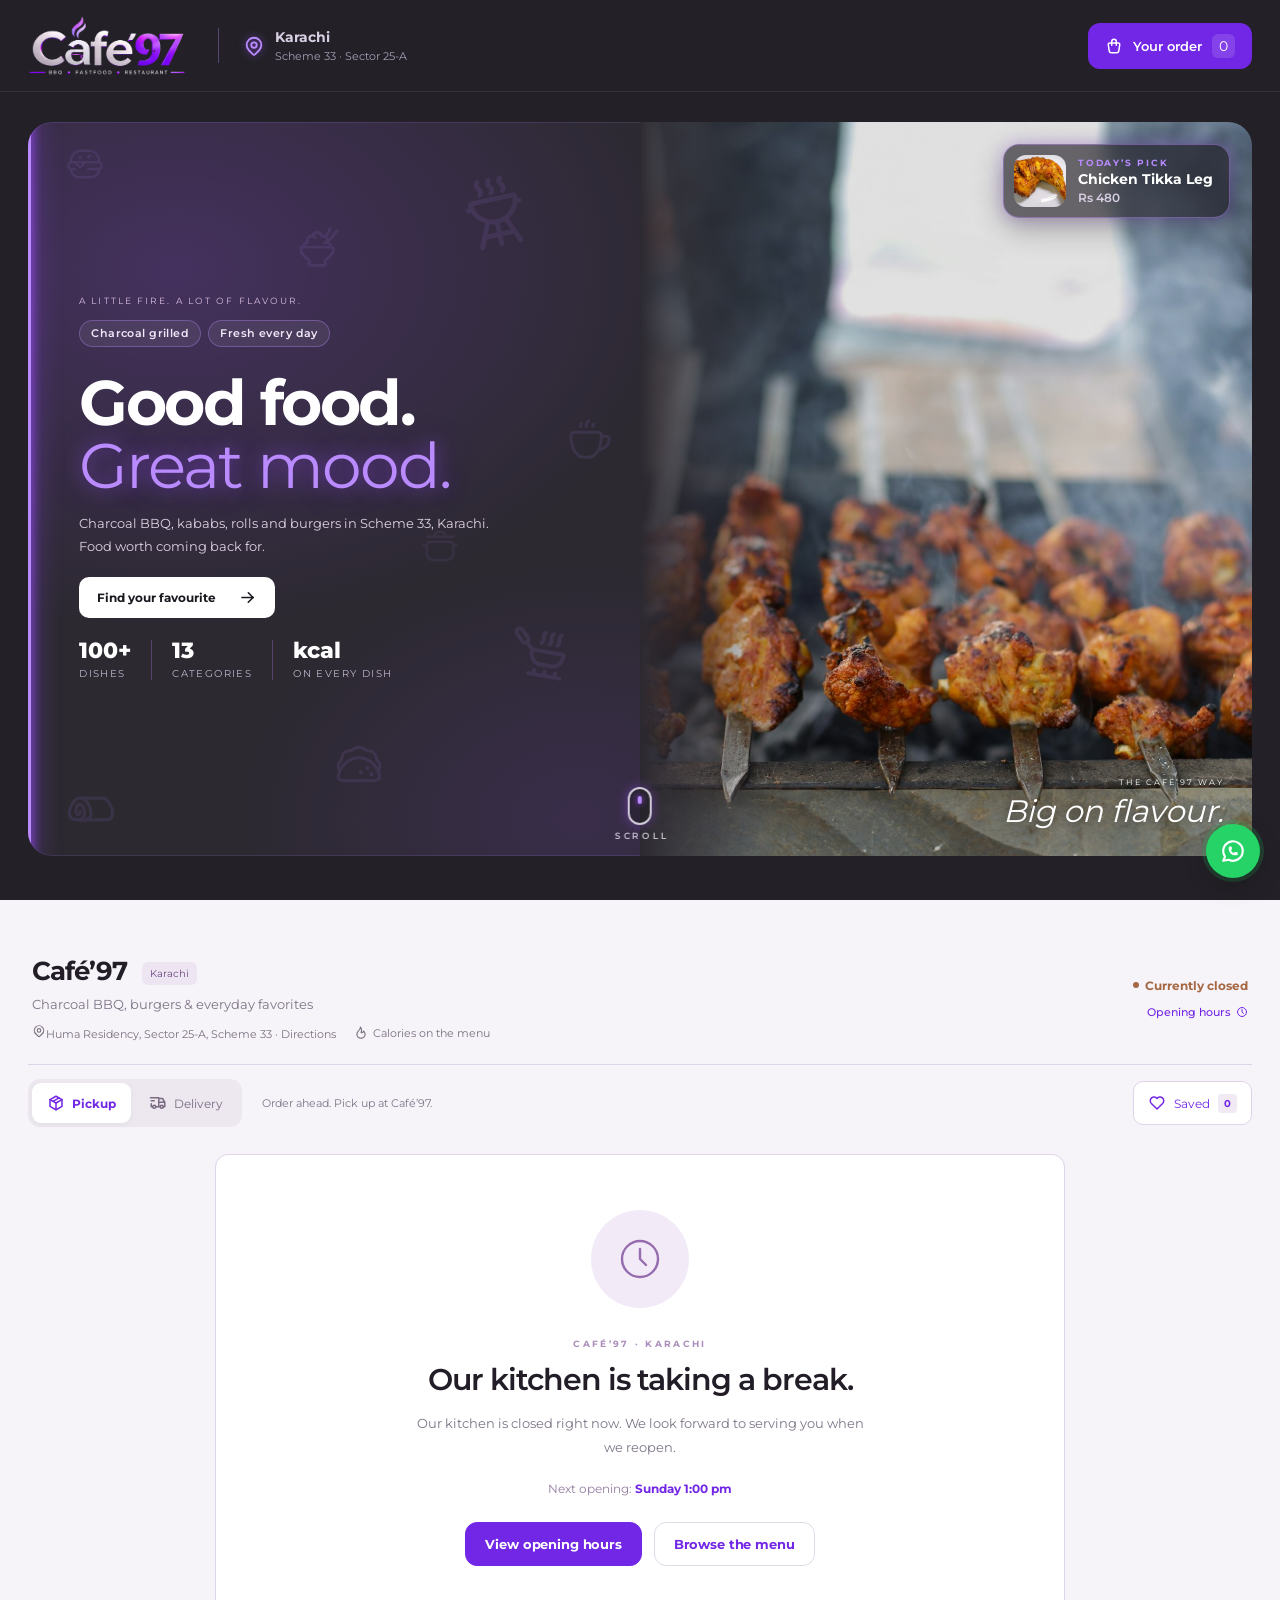
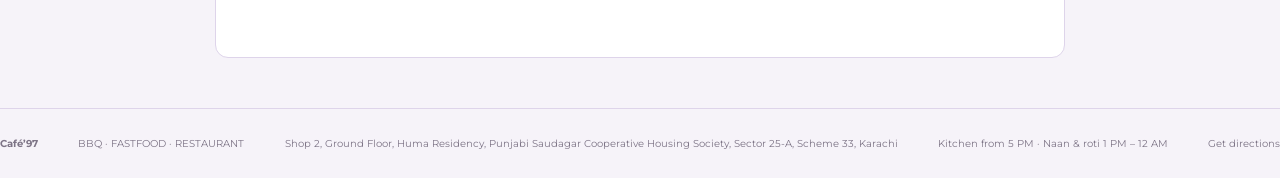
==== commit 6d181c5d: "Update menu: broast photo, Chicken Chowmein, new deals and hours New prices, deals and Fast Food Pla" ====
--- a/index.html
+++ b/index.html
@@ -1 +1 @@
-<!DOCTYPE html><html lang="en"><head><meta charSet="utf-8"/><link rel="preconnect" href="/" crossorigin=""/><meta name="viewport" content="width=device-width, initial-scale=1"/><link rel="preload" href="/brand/cafe97-logo.png" as="image"/><link rel="preload" as="image" href="/food/hero-grill.jpg"/><link rel="preload" as="image" href="/food/tikka.jpg"/><link rel="preload" as="image" href="/brand/cafe97-logo-light.png"/><link rel="stylesheet" href="/_next/static/chunks/0s7oty20a3kcf.css" data-precedence="next"/><link rel="preload" as="script" fetchPriority="low" href="/_next/static/chunks/2-xwlmnlyaeq1.js"/><script src="/_next/static/chunks/0ktrcj4qarsyq.js" async=""></script><script src="/_next/static/chunks/2qyr2zzqw7k6q.js" async=""></script><script src="/_next/static/chunks/turbopack-22x0vbccdiuz1.js" async=""></script><script src="/_next/static/chunks/44oxwbh__ebkl.js" async=""></script><script src="/_next/static/chunks/13q_6phfwggl3.js" async=""></script><meta name="theme-color" content="#141018"/><title>Café’97 Karachi | BBQ, Kababs, Rolls &amp; Burgers in Scheme 33</title><meta name="description" content="Charcoal BBQ and kababs, rolls, burgers, biryani and Chinese in Sector 25-A, Scheme 33, Karachi. See the full menu with prices and order on WhatsApp. Open daily, 12 noon to 2 AM."/><link rel="canonical" href="https://www.cafe97.pk"/><meta property="og:title" content="Café’97 Karachi | BBQ, Kababs, Rolls &amp; Burgers in Scheme 33"/><meta property="og:description" content="Charcoal BBQ and kababs, rolls, burgers, biryani and Chinese in Sector 25-A, Scheme 33, Karachi. See the full menu with prices and order on WhatsApp. Open daily, 12 noon to 2 AM."/><meta property="og:url" content="https://www.cafe97.pk"/><meta property="og:site_name" content="Café’97"/><meta property="og:locale" content="en_PK"/><meta property="og:image" content="https://www.cafe97.pk/og.jpg"/><meta property="og:image:width" content="1200"/><meta property="og:image:height" content="630"/><meta property="og:image:alt" content="Café’97 charcoal BBQ, Karachi"/><meta property="og:type" content="website"/><meta name="twitter:card" content="summary_large_image"/><meta name="twitter:title" content="Café’97 Karachi | BBQ, Kababs, Rolls &amp; Burgers in Scheme 33"/><meta name="twitter:description" content="Charcoal BBQ and kababs, rolls, burgers, biryani and Chinese in Sector 25-A, Scheme 33, Karachi. See the full menu with prices and order on WhatsApp. Open daily, 12 noon to 2 AM."/><meta name="twitter:image" content="https://www.cafe97.pk/og.jpg"/><link rel="icon" href="/icon.png?icon.2g3fp5cg44gr7.png" sizes="512x512" type="image/png"/><link rel="apple-touch-icon" href="/apple-icon.png?apple-icon.3qk80mfharcxu.png" sizes="180x180" type="image/png"/><meta name="next-size-adjust" content=""/><script src="/_next/static/chunks/0cz1d0mv5g_q7.js" noModule=""></script></head><body><div hidden=""><!--$--><!--/$--></div><script type="application/ld+json">{"@context":"https://schema.org","@type":"Restaurant","@id":"https://www.cafe97.pk/#restaurant","name":"Café’97","url":"https://www.cafe97.pk/","image":"https://www.cafe97.pk/og.jpg","logo":"https://www.cafe97.pk/brand/cafe97-logo.png","telephone":"+923099951777","servesCuisine":["BBQ","Pakistani","Fast Food"],"priceRange":"$$","menu":"https://www.cafe97.pk/#menu","hasMap":"https://www.google.com/maps/search/?api=1&query=Cafe97&query_place_id=ChIJvU82jcg5sz4RIf9Lzt2Cbog","address":{"@type":"PostalAddress","streetAddress":"Shop 2, Ground Floor, Huma Residency, Punjabi Saudagar Cooperative Housing Society, Sector 25-A, Scheme 33","addressLocality":"Karachi","addressRegion":"Sindh","addressCountry":"PK"},"geo":{"@type":"GeoCoordinates","latitude":24.967783,"longitude":67.134132},"openingHoursSpecification":{"@type":"OpeningHoursSpecification","dayOfWeek":["Monday","Tuesday","Wednesday","Thursday","Friday","Saturday","Sunday"],"opens":"12:00","closes":"02:00"},"hasMenu":{"@type":"Menu","name":"Café’97 menu","inLanguage":"en","hasMenuSection":[{"@type":"MenuSection","name":"Specials","hasMenuItem":[{"@type":"MenuItem","name":"Double Decker Zinger","offers":{"@type":"Offer","price":850,"priceCurrency":"PKR"}},{"@type":"MenuItem","name":"Pizza Naan (with Pepsi)","offers":{"@type":"Offer","price":850,"priceCurrency":"PKR"}}]},{"@type":"MenuSection","name":"Biryani","hasMenuItem":[{"@type":"MenuItem","name":"Chicken / White Biryani","description":"600g · 1200g, choice of piece","offers":{"@type":"Offer","price":250,"priceCurrency":"PKR"}},{"@type":"MenuItem","name":"Beef Biryani","description":"500g · 1000g","offers":{"@type":"Offer","price":500,"priceCurrency":"PKR"}},{"@type":"MenuItem","name":"Chicken Pulao","offers":{"@type":"Offer","price":400,"priceCurrency":"PKR"}},{"@type":"MenuItem","name":"Aloo Biryani","offers":{"@type":"Offer","price":180,"priceCurrency":"PKR"}}]},{"@type":"MenuSection","name":"Bar B.Q.","hasMenuItem":[{"@type":"MenuItem","name":"Chicken Tikka Leg","offers":{"@type":"Offer","price":480,"priceCurrency":"PKR"}},{"@type":"MenuItem","name":"Chicken Tikka Chest","offers":{"@type":"Offer","price":500,"priceCurrency":"PKR"}},{"@type":"MenuItem","name":"Chicken Boti","offers":{"@type":"Offer","price":650,"priceCurrency":"PKR"}},{"@type":"MenuItem","name":"Malai Boti","offers":{"@type":"Offer","price":750,"priceCurrency":"PKR"}},{"@type":"MenuItem","name":"Reshmi Kabab","offers":{"@type":"Offer","price":750,"priceCurrency":"PKR"}},{"@type":"MenuItem","name":"Seekh Kabab","offers":{"@type":"Offer","price":800,"priceCurrency":"PKR"}},{"@type":"MenuItem","name":"Beef Bihari Boti Plate","offers":{"@type":"Offer","price":850,"priceCurrency":"PKR"}},{"@type":"MenuItem","name":"Chullu Kabab with Rice","offers":{"@type":"Offer","price":1200,"priceCurrency":"PKR"}},{"@type":"MenuItem","name":"Small Puri Paratha","offers":{"@type":"Offer","price":60,"priceCurrency":"PKR"}},{"@type":"MenuItem","name":"Large Puri Paratha","offers":{"@type":"Offer","price":120,"priceCurrency":"PKR"}},{"@type":"MenuItem","name":"B.B.Q Platter","description":"Malai boti, reshmi kabab, seekh kabab, chicken tikka leg, served on rice","offers":{"@type":"Offer","price":1999,"priceCurrency":"PKR"}},{"@type":"MenuItem","name":"Beef Bihari Kabab","offers":{"@type":"Offer","price":850,"priceCurrency":"PKR"}},{"@type":"MenuItem","name":"Gola Kabab","offers":{"@type":"Offer","price":850,"priceCurrency":"PKR"}},{"@type":"MenuItem","name":"Beef Turkish Kabab","offers":{"@type":"Offer","price":800,"priceCurrency":"PKR"}},{"@type":"MenuItem","name":"Chicken Turkish Kabab","offers":{"@type":"Offer","price":750,"priceCurrency":"PKR"}}]},{"@type":"MenuSection","name":"Rolls","hasMenuItem":[{"@type":"MenuItem","name":"Chicken Chutni Roll","offers":{"@type":"Offer","price":250,"priceCurrency":"PKR"}},{"@type":"MenuItem","name":"Chicken Mayo Roll","offers":{"@type":"Offer","price":270,"priceCurrency":"PKR"}},{"@type":"MenuItem","name":"Chicken Mayo Cheese Roll","offers":{"@type":"Offer","price":340,"priceCurrency":"PKR"}},{"@type":"MenuItem","name":"Chicken Malai Roll","offers":{"@type":"Offer","price":320,"priceCurrency":"PKR"}},{"@type":"MenuItem","name":"Chicken Malai Cheese Roll","offers":{"@type":"Offer","price":390,"priceCurrency":"PKR"}},{"@type":"MenuItem","name":"Zinger Roll","offers":{"@type":"Offer","price":380,"priceCurrency":"PKR"}},{"@type":"MenuItem","name":"Zinger Mayo Roll","offers":{"@type":"Offer","price":390,"priceCurrency":"PKR"}},{"@type":"MenuItem","name":"Zinger Cheese Roll","offers":{"@type":"Offer","price":460,"priceCurrency":"PKR"}},{"@type":"MenuItem","name":"Tikka Leg Roll","offers":{"@type":"Offer","price":530,"priceCurrency":"PKR"}},{"@type":"MenuItem","name":"Reshmi Kabab Roll","offers":{"@type":"Offer","price":300,"priceCurrency":"PKR"}},{"@type":"MenuItem","name":"Reshmi Kabab Cheese Roll","offers":{"@type":"Offer","price":340,"priceCurrency":"PKR"}},{"@type":"MenuItem","name":"Seekh Kabab Roll","offers":{"@type":"Offer","price":320,"priceCurrency":"PKR"}},{"@type":"MenuItem","name":"Seekh Kabab Cheese Roll","offers":{"@type":"Offer","price":390,"priceCurrency":"PKR"}},{"@type":"MenuItem","name":"Beef Bihari Boti Roll","offers":{"@type":"Offer","price":350,"priceCurrency":"PKR"}},{"@type":"MenuItem","name":"Beef Bihari Cheese Roll","offers":{"@type":"Offer","price":420,"priceCurrency":"PKR"}}]},{"@type":"MenuSection","name":"Burgers","hasMenuItem":[{"@type":"MenuItem","name":"Zinger Burger","offers":{"@type":"Offer","price":430,"priceCurrency":"PKR"}},{"@type":"MenuItem","name":"Zinger Cheese Burger","offers":{"@type":"Offer","price":500,"priceCurrency":"PKR"}},{"@type":"MenuItem","name":"Zinger Patty with Fries","offers":{"@type":"Offer","price":450,"priceCurrency":"PKR"}},{"@type":"MenuItem","name":"Chicken Burger","offers":{"@type":"Offer","price":380,"priceCurrency":"PKR"}},{"@type":"MenuItem","name":"Chicken Cheese Burger","offers":{"@type":"Offer","price":450,"priceCurrency":"PKR"}},{"@type":"MenuItem","name":"Beef Burger","offers":{"@type":"Offer","price":500,"priceCurrency":"PKR"}},{"@type":"MenuItem","name":"Beef Cheese Burger","offers":{"@type":"Offer","price":570,"priceCurrency":"PKR"}},{"@type":"MenuItem","name":"Quarter Injected Broast Leg","offers":{"@type":"Offer","price":550,"priceCurrency":"PKR"}},{"@type":"MenuItem","name":"Quarter Injected Broast Chest","offers":{"@type":"Offer","price":650,"priceCurrency":"PKR"}},{"@type":"MenuItem","name":"Zinger Strips with Fries","offers":{"@type":"Offer","price":450,"priceCurrency":"PKR"}}]},{"@type":"MenuSection","name":"Sandwiches","hasMenuItem":[{"@type":"MenuItem","name":"Chicken Sandwich","offers":{"@type":"Offer","price":400,"priceCurrency":"PKR"}},{"@type":"MenuItem","name":"Chicken Cheese Sandwich","offers":{"@type":"Offer","price":450,"priceCurrency":"PKR"}},{"@type":"MenuItem","name":"Club Sandwich","offers":{"@type":"Offer","price":470,"priceCurrency":"PKR"}},{"@type":"MenuItem","name":"Club Cheese Sandwich","offers":{"@type":"Offer","price":540,"priceCurrency":"PKR"}},{"@type":"MenuItem","name":"Fajita Sandwich","offers":{"@type":"Offer","price":470,"priceCurrency":"PKR"}},{"@type":"MenuItem","name":"Fajita Cheese Sandwich","offers":{"@type":"Offer","price":550,"priceCurrency":"PKR"}},{"@type":"MenuItem","name":"Malai Club Sandwich","offers":{"@type":"Offer","price":530,"priceCurrency":"PKR"}},{"@type":"MenuItem","name":"Malai Cheese Sandwich","offers":{"@type":"Offer","price":600,"priceCurrency":"PKR"}},{"@type":"MenuItem","name":"BBQ Sandwich","offers":{"@type":"Offer","price":530,"priceCurrency":"PKR"}},{"@type":"MenuItem","name":"BBQ Cheese Sandwich","offers":{"@type":"Offer","price":600,"priceCurrency":"PKR"}}]},{"@type":"MenuSection","name":"Chinese","hasMenuItem":[{"@type":"MenuItem","name":"Chinese Chowmein","offers":{"@type":"Offer","price":700,"priceCurrency":"PKR"}},{"@type":"MenuItem","name":"Chicken Fried Rice","offers":{"@type":"Offer","price":650,"priceCurrency":"PKR"}},{"@type":"MenuItem","name":"Egg Fried Rice","offers":{"@type":"Offer","price":550,"priceCurrency":"PKR"}},{"@type":"MenuItem","name":"Veggie Rice","offers":{"@type":"Offer","price":450,"priceCurrency":"PKR"}},{"@type":"MenuItem","name":"Shashlik","offers":{"@type":"Offer","price":450,"priceCurrency":"PKR"}},{"@type":"MenuItem","name":"Shashlik with Rice","offers":{"@type":"Offer","price":850,"priceCurrency":"PKR"}},{"@type":"MenuItem","name":"Manchurian","offers":{"@type":"Offer","price":600,"priceCurrency":"PKR"}}]},{"@type":"MenuSection","name":"Fries","hasMenuItem":[{"@type":"MenuItem","name":"Pizza Fries","offers":{"@type":"Offer","price":550,"priceCurrency":"PKR"}},{"@type":"MenuItem","name":"Mayo Fries","offers":{"@type":"Offer","price":250,"priceCurrency":"PKR"}},{"@type":"MenuItem","name":"Mayo Garlic Fries","offers":{"@type":"Offer","price":250,"priceCurrency":"PKR"}},{"@type":"MenuItem","name":"Small Fries","offers":{"@type":"Offer","price":150,"priceCurrency":"PKR"}},{"@type":"MenuItem","name":"Large Fries","offers":{"@type":"Offer","price":230,"priceCurrency":"PKR"}},{"@type":"MenuItem","name":"Cheese Fries","offers":{"@type":"Offer","price":350,"priceCurrency":"PKR"}},{"@type":"MenuItem","name":"Loaded Fries","offers":{"@type":"Offer","price":600,"priceCurrency":"PKR"}}]},{"@type":"MenuSection","name":"Naan","hasMenuItem":[{"@type":"MenuItem","name":"Sada Naan","offers":{"@type":"Offer","price":30,"priceCurrency":"PKR"}},{"@type":"MenuItem","name":"Kulcha","offers":{"@type":"Offer","price":35,"priceCurrency":"PKR"}},{"@type":"MenuItem","name":"Garlic Naan","offers":{"@type":"Offer","price":65,"priceCurrency":"PKR"}},{"@type":"MenuItem","name":"Til Wala Naan","offers":{"@type":"Offer","price":60,"priceCurrency":"PKR"}},{"@type":"MenuItem","name":"Gardali Naan","offers":{"@type":"Offer","price":30,"priceCurrency":"PKR"}},{"@type":"MenuItem","name":"Chapati","offers":{"@type":"Offer","price":25,"priceCurrency":"PKR"}}]},{"@type":"MenuSection","name":"Cold Drinks","hasMenuItem":[{"@type":"MenuItem","name":"7Up · Pepsi · Dew · Mirinda","offers":{"@type":"Offer","price":120,"priceCurrency":"PKR"}},{"@type":"MenuItem","name":"Sting","offers":{"@type":"Offer","price":120,"priceCurrency":"PKR"}}]},{"@type":"MenuSection","name":"Extras","hasMenuItem":[{"@type":"MenuItem","name":"Slice Cheese","offers":{"@type":"Offer","price":70,"priceCurrency":"PKR"}},{"@type":"MenuItem","name":"Mayo Dip","offers":{"@type":"Offer","price":120,"priceCurrency":"PKR"}},{"@type":"MenuItem","name":"Garlic Mayo Dip","offers":{"@type":"Offer","price":120,"priceCurrency":"PKR"}},{"@type":"MenuItem","name":"BBQ Sauce Dip","offers":{"@type":"Offer","price":100,"priceCurrency":"PKR"}},{"@type":"MenuItem","name":"Chilli Garlic Dip","offers":{"@type":"Offer","price":70,"priceCurrency":"PKR"}},{"@type":"MenuItem","name":"Chatni Raita","offers":{"@type":"Offer","price":30,"priceCurrency":"PKR"}},{"@type":"MenuItem","name":"Extra Bun","offers":{"@type":"Offer","price":50,"priceCurrency":"PKR"}},{"@type":"MenuItem","name":"Masala","offers":{"@type":"Offer","price":20,"priceCurrency":"PKR"}},{"@type":"MenuItem","name":"Disposable Glass","offers":{"@type":"Offer","price":10,"priceCurrency":"PKR"}}]},{"@type":"MenuSection","name":"Combo Deals","hasMenuItem":[{"@type":"MenuItem","name":"BBQ Single Combo","description":"Tikka leg, 2 naan, raita, 345ml drink · was 690","offers":{"@type":"Offer","price":540,"priceCurrency":"PKR"}},{"@type":"MenuItem","name":"BBQ Double Combo","description":"Tikka leg, seekh kabab, 4 naan, raita, 1L drink · was 1,660","offers":{"@type":"Offer","price":1510,"priceCurrency":"PKR"}},{"@type":"MenuItem","name":"Fast Food Single Combo","description":"Zinger burger, small fries, 345ml drink · was 700","offers":{"@type":"Offer","price":550,"priceCurrency":"PKR"}},{"@type":"MenuItem","name":"Fast Food Double Combo","description":"2 zinger burgers, large fries, 1L drink · was 1,320","offers":{"@type":"Offer","price":1170,"priceCurrency":"PKR"}}]}]}}</script><div class="splash" aria-hidden="true"><span class="splash-strip left"></span><span class="splash-strip right"></span><img src="/brand/cafe97-logo.png" alt="" class="splash-logo"/><span class="splash-line"></span></div><div class="ordering-app"><a class="skip-link" href="#menu">Skip to menu</a><header class="site-header"><a class="ordering-brand" href="/" aria-label="Café’97 home"><img src="/brand/cafe97-logo.png" alt="Café’97" width="130"/><span class="header-location"><svg xmlns="http://www.w3.org/2000/svg" width="16" height="16" viewBox="0 0 24 24" fill="none" stroke="currentColor" stroke-width="2" stroke-linecap="round" stroke-linejoin="round" class="tabler-icon tabler-icon-map-pin"><path d="M9 11a3 3 0 1 0 6 0a3 3 0 0 0 -6 0"></path><path d="M17.657 16.657l-4.243 4.243a2 2 0 0 1 -2.827 0l-4.244 -4.243a8 8 0 1 1 11.314 0"></path></svg> Karachi<!-- --> <small>Scheme 33 · Sector 25-A</small></span></a><div class="header-actions"><button class="bag-button"><svg xmlns="http://www.w3.org/2000/svg" width="18" height="18" viewBox="0 0 24 24" fill="none" stroke="currentColor" stroke-width="2" stroke-linecap="round" stroke-linejoin="round" class="tabler-icon tabler-icon-shopping-bag"><path d="M6.331 8h11.339a2 2 0 0 1 1.977 2.304l-1.255 8.152a3 3 0 0 1 -2.966 2.544h-6.852a3 3 0 0 1 -2.965 -2.544l-1.255 -8.152a2 2 0 0 1 1.977 -2.304"></path><path d="M9 11v-5a3 3 0 0 1 6 0v5"></path></svg><span class="bag-label">Your order</span><span>0</span></button></div></header><main class="ordering-main"><section class="restaurant-banner"><div class="hero-doodles" aria-hidden="true"><span class="doodle d-bbq-grill" style="--icon:url(/icons/food/bbq-grill.svg)"></span><span class="doodle d-pan-03" style="--icon:url(/icons/food/pan-03.svg)"></span><span class="doodle d-rice-bowl-01" style="--icon:url(/icons/food/rice-bowl-01.svg)"></span><span class="doodle d-taco-01" style="--icon:url(/icons/food/taco-01.svg)"></span><span class="doodle d-coffee-02" style="--icon:url(/icons/food/coffee-02.svg)"></span><span class="doodle d-bread-02" style="--icon:url(/icons/food/bread-02.svg)"></span><span class="doodle d-hamburger-02" style="--icon:url(/icons/food/hamburger-02.svg)"></span><span class="doodle d-cooking-pot" style="--icon:url(/icons/food/cooking-pot.svg)"></span></div><div class="banner-copy"><span class="banner-kicker">A LITTLE FIRE. A LOT OF FLAVOUR.</span><div class="trust-badges"><span>Charcoal grilled</span><span>Fresh every day</span></div><h1>Good food.<br/><em>Great mood.</em></h1><p>Charcoal BBQ, kababs, rolls and burgers in Scheme 33, Karachi. Food worth coming back for.</p><a class="hero-menu-link" href="#menu">Find your favourite <svg xmlns="http://www.w3.org/2000/svg" width="19" height="19" viewBox="0 0 24 24" fill="none" stroke="currentColor" stroke-width="2" stroke-linecap="round" stroke-linejoin="round" class="tabler-icon tabler-icon-arrow-right"><path d="M5 12l14 0"></path><path d="M13 18l6 -6"></path><path d="M13 6l6 6"></path></svg></a><dl class="hero-facts"><div><dt>91<!-- -->+</dt><dd>dishes</dd></div><div><dt>12</dt><dd>categories</dd></div><div><dt>kcal</dt><dd>on every dish</dd></div></dl></div><div class="banner-photograph"><img src="/food/hero-grill.jpg" alt="Food on a charcoal grill"/><a class="hero-pick" href="#menu"><img src="/food/tikka.jpg" alt=""/><span><small>Today’s pick</small><strong>Chicken Tikka Leg</strong><em>Rs 480</em></span></a><div class="photo-caption"><span>THE CAFÉ’97 WAY</span><strong>Big on flavour.</strong></div></div><a class="scroll-cue" href="#menu" aria-label="Scroll to the menu"><span class="mouse"><i></i></span><small>Scroll</small></a></section><section class="restaurant-info"><div class="restaurant-mark"><img src="/brand/cafe97-logo-light.png" alt="Café’97"/></div><div><h2>Café’97 <span>Karachi</span></h2><p>Charcoal BBQ, burgers &amp; everyday favorites</p><div class="restaurant-meta"><a href="https://www.google.com/maps/dir/?api=1&amp;destination=Cafe97&amp;destination_place_id=ChIJvU82jcg5sz4RIf9Lzt2Cbog" target="_blank" rel="noopener"><svg xmlns="http://www.w3.org/2000/svg" width="14" height="14" viewBox="0 0 24 24" fill="none" stroke="currentColor" stroke-width="2" stroke-linecap="round" stroke-linejoin="round" class="tabler-icon tabler-icon-map-pin"><path d="M9 11a3 3 0 1 0 6 0a3 3 0 0 0 -6 0"></path><path d="M17.657 16.657l-4.243 4.243a2 2 0 0 1 -2.827 0l-4.244 -4.243a8 8 0 1 1 11.314 0"></path></svg>Huma Residency, Sector 25-A, Scheme 33<!-- --> · Directions</a><span><svg xmlns="http://www.w3.org/2000/svg" width="14" height="14" viewBox="0 0 24 24" fill="none" stroke="currentColor" stroke-width="2" stroke-linecap="round" stroke-linejoin="round" class="tabler-icon tabler-icon-flame"><path d="M12 10.941c2.333 -3.308 .167 -7.823 -1 -8.941c0 3.395 -2.235 5.299 -3.667 6.706c-1.43 1.408 -2.333 3.294 -2.333 5.588c0 3.704 3.134 6.706 7 6.706c3.866 0 7 -3.002 7 -6.706c0 -1.712 -1.232 -4.403 -2.333 -5.588c-2.084 3.353 -3.257 3.353 -4.667 2.235"></path></svg>Calories on the menu</span></div></div><div class="restaurant-availability"><span class="availability-label closed">Checking availability…</span><button class="text-button">Opening hours <svg xmlns="http://www.w3.org/2000/svg" width="12" height="12" viewBox="0 0 24 24" fill="none" stroke="currentColor" stroke-width="2" stroke-linecap="round" stroke-linejoin="round" class="tabler-icon tabler-icon-clock"><path d="M3 12a9 9 0 1 0 18 0a9 9 0 0 0 -18 0"></path><path d="M12 7v5l3 3"></path></svg></button></div></section><div class="experience-bar"><div class="order-mode" aria-label="Order method"><button aria-pressed="true"><svg xmlns="http://www.w3.org/2000/svg" width="18" height="18" viewBox="0 0 24 24" fill="none" stroke="currentColor" stroke-width="2" stroke-linecap="round" stroke-linejoin="round" class="tabler-icon tabler-icon-package"><path d="M12 3l8 4.5l0 9l-8 4.5l-8 -4.5l0 -9l8 -4.5"></path><path d="M12 12l8 -4.5"></path><path d="M12 12l0 9"></path><path d="M12 12l-8 -4.5"></path><path d="M16 5.25l-8 4.5"></path></svg>Pickup</button><button aria-pressed="false"><svg xmlns="http://www.w3.org/2000/svg" width="18" height="18" viewBox="0 0 24 24" fill="none" stroke="currentColor" stroke-width="2" stroke-linecap="round" stroke-linejoin="round" class="tabler-icon tabler-icon-truck-delivery"><path d="M5 17a2 2 0 1 0 4 0a2 2 0 1 0 -4 0"></path><path d="M15 17a2 2 0 1 0 4 0a2 2 0 1 0 -4 0"></path><path d="M5 17h-2v-4m-1 -8h11v12m-4 0h6m4 0h2v-6h-8m0 -5h5l3 5"></path><path d="M3 9l4 0"></path></svg>Delivery</button></div><span>Order ahead. Pick up at Café’97.</span><button class="saved-menu-button" aria-pressed="false"><svg xmlns="http://www.w3.org/2000/svg" width="18" height="18" viewBox="0 0 24 24" fill="none" stroke="currentColor" stroke-width="2" stroke-linecap="round" stroke-linejoin="round" class="tabler-icon tabler-icon-heart"><path d="M19.5 12.572l-7.5 7.428l-7.5 -7.428a5 5 0 1 1 7.5 -6.566a5 5 0 1 1 7.5 6.572"></path></svg> Saved <b>0</b></button></div><div class="ordering-layout"><aside class="menu-categories"><h3>Our menu</h3><button class="selected" aria-pressed="true"><span class="cat-ico" style="--icon:url(/icons/food/dish-01.svg)"><b class="cat-count">91</b></span><strong>All items</strong></button><button class="" aria-pressed="false"><span class="cat-ico" style="--icon:url(/icons/food/spoon-and-fork.svg)"><b class="cat-count">2</b></span><strong>Specials</strong></button><button class="" aria-pressed="false"><span class="cat-ico" style="--icon:url(/icons/food/rice-bowl-01.svg)"><b class="cat-count">4</b></span><strong>Biryani</strong></button><button class="" aria-pressed="false"><span class="cat-ico" style="--icon:url(/icons/food/bbq-grill.svg)"><b class="cat-count">15</b></span><strong>Bar B.Q.</strong></button><button class="" aria-pressed="false"><span class="cat-ico" style="--icon:url(/icons/food/bread-02.svg)"><b class="cat-count">15</b></span><strong>Rolls</strong></button><button class="" aria-pressed="false"><span class="cat-ico" style="--icon:url(/icons/food/hamburger-02.svg)"><b class="cat-count">10</b></span><strong>Burgers</strong></button><button class="" aria-pressed="false"><span class="cat-ico" style="--icon:url(/icons/food/sandwich.svg)"><b class="cat-count">10</b></span><strong>Sandwiches</strong></button><button class="" aria-pressed="false"><span class="cat-ico" style="--icon:url(/icons/food/noodles.svg)"><b class="cat-count">7</b></span><strong>Chinese</strong></button><button class="" aria-pressed="false"><span class="cat-ico" style="--icon:url(/icons/food/french-fries-02.svg)"><b class="cat-count">7</b></span><strong>Fries</strong></button><button class="" aria-pressed="false"><span class="cat-ico" style="--icon:url(/icons/food/bread-04.svg)"><b class="cat-count">6</b></span><strong>Naan</strong></button><button class="" aria-pressed="false"><span class="cat-ico" style="--icon:url(/icons/food/soft-drink-02.svg)"><b class="cat-count">2</b></span><strong>Cold Drinks</strong></button><button class="" aria-pressed="false"><span class="cat-ico" style="--icon:url(/icons/food/cheese.svg)"><b class="cat-count">9</b></span><strong>Extras</strong></button><button class="" aria-pressed="false"><span class="cat-ico" style="--icon:url(/icons/food/spoon-and-fork.svg)"><b class="cat-count">4</b></span><strong>Combo Deals</strong></button></aside><div class="cat-slider" aria-hidden="true"><span></span></div><section id="menu" class="menu-section"><div class="menu-sticky-sentinel" aria-hidden="true"></div><div class="menu-sticky"><div class="menu-toolbar"><label class="search"><svg xmlns="http://www.w3.org/2000/svg" width="18" height="18" viewBox="0 0 24 24" fill="none" stroke="currentColor" stroke-width="2" stroke-linecap="round" stroke-linejoin="round" class="tabler-icon tabler-icon-search"><path d="M3 10a7 7 0 1 0 14 0a7 7 0 1 0 -14 0"></path><path d="M21 21l-6 -6"></path></svg><input aria-label="Search menu" placeholder="Search the menu" value=""/></label><select class="menu-sort" aria-label="Sort menu"><option value="menu" selected="">Our menu order</option><option value="price-low">Price: low to high</option><option value="price-high">Price: high to low</option><option value="calories">Calories: low to high</option></select></div><div class="discovery-filters" aria-label="Menu highlights"><button aria-pressed="true" class="active">All dishes<span>91</span></button><button aria-pressed="false" class="">Chef’s special<span>1</span></button><button aria-pressed="false" class="">Recommended<span>4</span></button><button aria-pressed="false" class="">Spicy<span>1</span></button><button aria-pressed="false" class="">Vegetarian<span>25</span></button><button aria-pressed="false" class="">High-protein<span>25</span></button></div></div><div class="section-title"><h2>What are you in the mood for?</h2><span class="muted">91 dishes · Prices in PKR</span></div><div class="food-grid"><article class="food-card "><button class="save-dish " aria-label="Save Double Decker Zinger" aria-pressed="false"><svg xmlns="http://www.w3.org/2000/svg" width="19" height="19" viewBox="0 0 24 24" fill="none" stroke="currentColor" stroke-width="2" stroke-linecap="round" stroke-linejoin="round" class="tabler-icon tabler-icon-heart"><path d="M19.5 12.572l-7.5 7.428l-7.5 -7.428a5 5 0 1 1 7.5 -6.566a5 5 0 1 1 7.5 6.572"></path></svg></button><button class="food-image" aria-label="View Double Decker Zinger"><img src="/food/zinger-2.jpg" alt="Double Decker Zinger" loading="lazy"/></button><div class="food-content"><div class="food-meta"><span>Specials</span><span class="kcal" title="Approximate calories"><svg xmlns="http://www.w3.org/2000/svg" width="13" height="13" viewBox="0 0 24 24" fill="none" stroke="currentColor" stroke-width="2" stroke-linecap="round" stroke-linejoin="round" class="tabler-icon tabler-icon-flame" aria-hidden="true"><path d="M12 10.941c2.333 -3.308 .167 -7.823 -1 -8.941c0 3.395 -2.235 5.299 -3.667 6.706c-1.43 1.408 -2.333 3.294 -2.333 5.588c0 3.704 3.134 6.706 7 6.706c3.866 0 7 -3.002 7 -6.706c0 -1.712 -1.232 -4.403 -2.333 -5.588c-2.084 3.353 -3.257 3.353 -4.667 2.235"></path></svg>~<!-- -->950<!-- --> <!-- -->kcal</span></div><div class="menu-badges"><span class="menu-badge badge-high-protein"><svg xmlns="http://www.w3.org/2000/svg" width="12" height="12" viewBox="0 0 24 24" fill="none" stroke="currentColor" stroke-width="2" stroke-linecap="round" stroke-linejoin="round" class="tabler-icon tabler-icon-barbell" aria-hidden="true"><path d="M2 12h1"></path><path d="M6 8h-2a1 1 0 0 0 -1 1v6a1 1 0 0 0 1 1h2"></path><path d="M6 7v10a1 1 0 0 0 1 1h1a1 1 0 0 0 1 -1v-10a1 1 0 0 0 -1 -1h-1a1 1 0 0 0 -1 1"></path><path d="M9 12h6"></path><path d="M15 7v10a1 1 0 0 0 1 1h1a1 1 0 0 0 1 -1v-10a1 1 0 0 0 -1 -1h-1a1 1 0 0 0 -1 1"></path><path d="M18 8h2a1 1 0 0 1 1 1v6a1 1 0 0 1 -1 1h-2"></path><path d="M22 12h-1"></path></svg>High-protein</span></div><h3>Double Decker Zinger</h3><p></p><div class="food-bottom"><span class="menu-price"><strong>Rs 850</strong></span><button class="add-button" disabled="" aria-label="Add Double Decker Zinger"><svg xmlns="http://www.w3.org/2000/svg" width="17" height="17" viewBox="0 0 24 24" fill="none" stroke="currentColor" stroke-width="2" stroke-linecap="round" stroke-linejoin="round" class="tabler-icon tabler-icon-plus"><path d="M12 5l0 14"></path><path d="M5 12l14 0"></path></svg><span>Add</span></button></div></div></article><article class="food-card "><button class="save-dish " aria-label="Save Pizza Naan (with Pepsi)" aria-pressed="false"><svg xmlns="http://www.w3.org/2000/svg" width="19" height="19" viewBox="0 0 24 24" fill="none" stroke="currentColor" stroke-width="2" stroke-linecap="round" stroke-linejoin="round" class="tabler-icon tabler-icon-heart"><path d="M19.5 12.572l-7.5 7.428l-7.5 -7.428a5 5 0 1 1 7.5 -6.566a5 5 0 1 1 7.5 6.572"></path></svg></button><button class="food-image" aria-label="View Pizza Naan (with Pepsi)"><img src="/food/naan.jpg" alt="Pizza Naan (with Pepsi)" loading="lazy"/></button><div class="food-content"><div class="food-meta"><span>Specials</span><span class="kcal" title="Approximate calories"><svg xmlns="http://www.w3.org/2000/svg" width="13" height="13" viewBox="0 0 24 24" fill="none" stroke="currentColor" stroke-width="2" stroke-linecap="round" stroke-linejoin="round" class="tabler-icon tabler-icon-flame" aria-hidden="true"><path d="M12 10.941c2.333 -3.308 .167 -7.823 -1 -8.941c0 3.395 -2.235 5.299 -3.667 6.706c-1.43 1.408 -2.333 3.294 -2.333 5.588c0 3.704 3.134 6.706 7 6.706c3.866 0 7 -3.002 7 -6.706c0 -1.712 -1.232 -4.403 -2.333 -5.588c-2.084 3.353 -3.257 3.353 -4.667 2.235"></path></svg>~<!-- -->1100<!-- --> <!-- -->kcal</span></div><div class="menu-badges"></div><h3>Pizza Naan (with Pepsi)</h3><p></p><div class="food-bottom"><span class="menu-price"><strong>Rs 850</strong></span><button class="add-button" disabled="" aria-label="Add Pizza Naan (with Pepsi)"><svg xmlns="http://www.w3.org/2000/svg" width="17" height="17" viewBox="0 0 24 24" fill="none" stroke="currentColor" stroke-width="2" stroke-linecap="round" stroke-linejoin="round" class="tabler-icon tabler-icon-plus"><path d="M12 5l0 14"></path><path d="M5 12l14 0"></path></svg><span>Add</span></button></div></div></article><article class="food-card "><button class="save-dish " aria-label="Save Chicken / White Biryani" aria-pressed="false"><svg xmlns="http://www.w3.org/2000/svg" width="19" height="19" viewBox="0 0 24 24" fill="none" stroke="currentColor" stroke-width="2" stroke-linecap="round" stroke-linejoin="round" class="tabler-icon tabler-icon-heart"><path d="M19.5 12.572l-7.5 7.428l-7.5 -7.428a5 5 0 1 1 7.5 -6.566a5 5 0 1 1 7.5 6.572"></path></svg></button><button class="food-image" aria-label="View Chicken / White Biryani"><img src="/food/biryani.jpg" alt="Chicken / White Biryani" loading="lazy"/></button><div class="food-content"><div class="food-meta"><span>Biryani</span><span class="kcal" title="Approximate calories"><svg xmlns="http://www.w3.org/2000/svg" width="13" height="13" viewBox="0 0 24 24" fill="none" stroke="currentColor" stroke-width="2" stroke-linecap="round" stroke-linejoin="round" class="tabler-icon tabler-icon-flame" aria-hidden="true"><path d="M12 10.941c2.333 -3.308 .167 -7.823 -1 -8.941c0 3.395 -2.235 5.299 -3.667 6.706c-1.43 1.408 -2.333 3.294 -2.333 5.588c0 3.704 3.134 6.706 7 6.706c3.866 0 7 -3.002 7 -6.706c0 -1.712 -1.232 -4.403 -2.333 -5.588c-2.084 3.353 -3.257 3.353 -4.667 2.235"></path></svg>~<!-- -->900<!-- --> <!-- -->kcal</span></div><div class="menu-badges"></div><h3>Chicken / White Biryani</h3><p>600g · 1200g, choice of piece</p><div class="food-bottom"><span class="menu-price"><strong>Rs 250</strong></span><button class="add-button" disabled="" aria-label="Add Chicken / White Biryani"><svg xmlns="http://www.w3.org/2000/svg" width="17" height="17" viewBox="0 0 24 24" fill="none" stroke="currentColor" stroke-width="2" stroke-linecap="round" stroke-linejoin="round" class="tabler-icon tabler-icon-plus"><path d="M12 5l0 14"></path><path d="M5 12l14 0"></path></svg><span>Add</span></button></div></div></article><article class="food-card "><button class="save-dish " aria-label="Save Beef Biryani" aria-pressed="false"><svg xmlns="http://www.w3.org/2000/svg" width="19" height="19" viewBox="0 0 24 24" fill="none" stroke="currentColor" stroke-width="2" stroke-linecap="round" stroke-linejoin="round" class="tabler-icon tabler-icon-heart"><path d="M19.5 12.572l-7.5 7.428l-7.5 -7.428a5 5 0 1 1 7.5 -6.566a5 5 0 1 1 7.5 6.572"></path></svg></button><button class="food-image" aria-label="View Beef Biryani"><img src="/food/biryani-2.jpg" alt="Beef Biryani" loading="lazy"/></button><div class="food-content"><div class="food-meta"><span>Biryani</span><span class="kcal" title="Approximate calories"><svg xmlns="http://www.w3.org/2000/svg" width="13" height="13" viewBox="0 0 24 24" fill="none" stroke="currentColor" stroke-width="2" stroke-linecap="round" stroke-linejoin="round" class="tabler-icon tabler-icon-flame" aria-hidden="true"><path d="M12 10.941c2.333 -3.308 .167 -7.823 -1 -8.941c0 3.395 -2.235 5.299 -3.667 6.706c-1.43 1.408 -2.333 3.294 -2.333 5.588c0 3.704 3.134 6.706 7 6.706c3.866 0 7 -3.002 7 -6.706c0 -1.712 -1.232 -4.403 -2.333 -5.588c-2.084 3.353 -3.257 3.353 -4.667 2.235"></path></svg>~<!-- -->1000<!-- --> <!-- -->kcal</span></div><div class="menu-badges"></div><h3>Beef Biryani</h3><p>500g · 1000g</p><div class="food-bottom"><span class="menu-price"><strong>Rs 500</strong></span><button class="add-button" disabled="" aria-label="Add Beef Biryani"><svg xmlns="http://www.w3.org/2000/svg" width="17" height="17" viewBox="0 0 24 24" fill="none" stroke="currentColor" stroke-width="2" stroke-linecap="round" stroke-linejoin="round" class="tabler-icon tabler-icon-plus"><path d="M12 5l0 14"></path><path d="M5 12l14 0"></path></svg><span>Add</span></button></div></div></article><article class="food-card "><button class="save-dish " aria-label="Save Chicken Pulao" aria-pressed="false"><svg xmlns="http://www.w3.org/2000/svg" width="19" height="19" viewBox="0 0 24 24" fill="none" stroke="currentColor" stroke-width="2" stroke-linecap="round" stroke-linejoin="round" class="tabler-icon tabler-icon-heart"><path d="M19.5 12.572l-7.5 7.428l-7.5 -7.428a5 5 0 1 1 7.5 -6.566a5 5 0 1 1 7.5 6.572"></path></svg></button><button class="food-image" aria-label="View Chicken Pulao"><img src="/food/pulao.jpg" alt="Chicken Pulao" loading="lazy"/></button><div class="food-content"><div class="food-meta"><span>Biryani</span><span class="kcal" title="Approximate calories"><svg xmlns="http://www.w3.org/2000/svg" width="13" height="13" viewBox="0 0 24 24" fill="none" stroke="currentColor" stroke-width="2" stroke-linecap="round" stroke-linejoin="round" class="tabler-icon tabler-icon-flame" aria-hidden="true"><path d="M12 10.941c2.333 -3.308 .167 -7.823 -1 -8.941c0 3.395 -2.235 5.299 -3.667 6.706c-1.43 1.408 -2.333 3.294 -2.333 5.588c0 3.704 3.134 6.706 7 6.706c3.866 0 7 -3.002 7 -6.706c0 -1.712 -1.232 -4.403 -2.333 -5.588c-2.084 3.353 -3.257 3.353 -4.667 2.235"></path></svg>~<!-- -->800<!-- --> <!-- -->kcal</span></div><div class="menu-badges"></div><h3>Chicken Pulao</h3><p></p><div class="food-bottom"><span class="menu-price"><strong>Rs 400</strong></span><button class="add-button" disabled="" aria-label="Add Chicken Pulao"><svg xmlns="http://www.w3.org/2000/svg" width="17" height="17" viewBox="0 0 24 24" fill="none" stroke="currentColor" stroke-width="2" stroke-linecap="round" stroke-linejoin="round" class="tabler-icon tabler-icon-plus"><path d="M12 5l0 14"></path><path d="M5 12l14 0"></path></svg><span>Add</span></button></div></div></article><article class="food-card "><button class="save-dish " aria-label="Save Chicken Tikka Leg" aria-pressed="false"><svg xmlns="http://www.w3.org/2000/svg" width="19" height="19" viewBox="0 0 24 24" fill="none" stroke="currentColor" stroke-width="2" stroke-linecap="round" stroke-linejoin="round" class="tabler-icon tabler-icon-heart"><path d="M19.5 12.572l-7.5 7.428l-7.5 -7.428a5 5 0 1 1 7.5 -6.566a5 5 0 1 1 7.5 6.572"></path></svg></button><button class="food-image" aria-label="View Chicken Tikka Leg"><img src="/food/tikka.jpg" alt="Chicken Tikka Leg" loading="lazy"/></button><div class="food-content"><div class="food-meta"><span>Bar B.Q.</span><span class="kcal" title="Approximate calories"><svg xmlns="http://www.w3.org/2000/svg" width="13" height="13" viewBox="0 0 24 24" fill="none" stroke="currentColor" stroke-width="2" stroke-linecap="round" stroke-linejoin="round" class="tabler-icon tabler-icon-flame" aria-hidden="true"><path d="M12 10.941c2.333 -3.308 .167 -7.823 -1 -8.941c0 3.395 -2.235 5.299 -3.667 6.706c-1.43 1.408 -2.333 3.294 -2.333 5.588c0 3.704 3.134 6.706 7 6.706c3.866 0 7 -3.002 7 -6.706c0 -1.712 -1.232 -4.403 -2.333 -5.588c-2.084 3.353 -3.257 3.353 -4.667 2.235"></path></svg>~<!-- -->350<!-- --> <!-- -->kcal</span></div><div class="menu-badges"><span class="menu-badge badge-recommended"><svg xmlns="http://www.w3.org/2000/svg" width="12" height="12" viewBox="0 0 24 24" fill="none" stroke="currentColor" stroke-width="2" stroke-linecap="round" stroke-linejoin="round" class="tabler-icon tabler-icon-thumb-up" aria-hidden="true"><path d="M7 11v8a1 1 0 0 1 -1 1h-2a1 1 0 0 1 -1 -1v-7a1 1 0 0 1 1 -1h3a4 4 0 0 0 4 -4v-1a2 2 0 0 1 4 0v5h3a2 2 0 0 1 2 2l-1 5a2 3 0 0 1 -2 2h-7a3 3 0 0 1 -3 -3"></path></svg>Recommended</span><span class="menu-badge badge-high-protein"><svg xmlns="http://www.w3.org/2000/svg" width="12" height="12" viewBox="0 0 24 24" fill="none" stroke="currentColor" stroke-width="2" stroke-linecap="round" stroke-linejoin="round" class="tabler-icon tabler-icon-barbell" aria-hidden="true"><path d="M2 12h1"></path><path d="M6 8h-2a1 1 0 0 0 -1 1v6a1 1 0 0 0 1 1h2"></path><path d="M6 7v10a1 1 0 0 0 1 1h1a1 1 0 0 0 1 -1v-10a1 1 0 0 0 -1 -1h-1a1 1 0 0 0 -1 1"></path><path d="M9 12h6"></path><path d="M15 7v10a1 1 0 0 0 1 1h1a1 1 0 0 0 1 -1v-10a1 1 0 0 0 -1 -1h-1a1 1 0 0 0 -1 1"></path><path d="M18 8h2a1 1 0 0 1 1 1v6a1 1 0 0 1 -1 1h-2"></path><path d="M22 12h-1"></path></svg>High-protein</span></div><h3>Chicken Tikka Leg</h3><p></p><div class="food-bottom"><span class="menu-price"><strong>Rs 480</strong></span><button class="add-button" disabled="" aria-label="Add Chicken Tikka Leg"><svg xmlns="http://www.w3.org/2000/svg" width="17" height="17" viewBox="0 0 24 24" fill="none" stroke="currentColor" stroke-width="2" stroke-linecap="round" stroke-linejoin="round" class="tabler-icon tabler-icon-plus"><path d="M12 5l0 14"></path><path d="M5 12l14 0"></path></svg><span>Add</span></button></div></div></article><article class="food-card "><button class="save-dish " aria-label="Save Chicken Tikka Chest" aria-pressed="false"><svg xmlns="http://www.w3.org/2000/svg" width="19" height="19" viewBox="0 0 24 24" fill="none" stroke="currentColor" stroke-width="2" stroke-linecap="round" stroke-linejoin="round" class="tabler-icon tabler-icon-heart"><path d="M19.5 12.572l-7.5 7.428l-7.5 -7.428a5 5 0 1 1 7.5 -6.566a5 5 0 1 1 7.5 6.572"></path></svg></button><button class="food-image" aria-label="View Chicken Tikka Chest"><img src="/food/tikka-2.jpg" alt="Chicken Tikka Chest" loading="lazy"/></button><div class="food-content"><div class="food-meta"><span>Bar B.Q.</span><span class="kcal" title="Approximate calories"><svg xmlns="http://www.w3.org/2000/svg" width="13" height="13" viewBox="0 0 24 24" fill="none" stroke="currentColor" stroke-width="2" stroke-linecap="round" stroke-linejoin="round" class="tabler-icon tabler-icon-flame" aria-hidden="true"><path d="M12 10.941c2.333 -3.308 .167 -7.823 -1 -8.941c0 3.395 -2.235 5.299 -3.667 6.706c-1.43 1.408 -2.333 3.294 -2.333 5.588c0 3.704 3.134 6.706 7 6.706c3.866 0 7 -3.002 7 -6.706c0 -1.712 -1.232 -4.403 -2.333 -5.588c-2.084 3.353 -3.257 3.353 -4.667 2.235"></path></svg>~<!-- -->300<!-- --> <!-- -->kcal</span></div><div class="menu-badges"><span class="menu-badge badge-high-protein"><svg xmlns="http://www.w3.org/2000/svg" width="12" height="12" viewBox="0 0 24 24" fill="none" stroke="currentColor" stroke-width="2" stroke-linecap="round" stroke-linejoin="round" class="tabler-icon tabler-icon-barbell" aria-hidden="true"><path d="M2 12h1"></path><path d="M6 8h-2a1 1 0 0 0 -1 1v6a1 1 0 0 0 1 1h2"></path><path d="M6 7v10a1 1 0 0 0 1 1h1a1 1 0 0 0 1 -1v-10a1 1 0 0 0 -1 -1h-1a1 1 0 0 0 -1 1"></path><path d="M9 12h6"></path><path d="M15 7v10a1 1 0 0 0 1 1h1a1 1 0 0 0 1 -1v-10a1 1 0 0 0 -1 -1h-1a1 1 0 0 0 -1 1"></path><path d="M18 8h2a1 1 0 0 1 1 1v6a1 1 0 0 1 -1 1h-2"></path><path d="M22 12h-1"></path></svg>High-protein</span></div><h3>Chicken Tikka Chest</h3><p></p><div class="food-bottom"><span class="menu-price"><strong>Rs 500</strong></span><button class="add-button" disabled="" aria-label="Add Chicken Tikka Chest"><svg xmlns="http://www.w3.org/2000/svg" width="17" height="17" viewBox="0 0 24 24" fill="none" stroke="currentColor" stroke-width="2" stroke-linecap="round" stroke-linejoin="round" class="tabler-icon tabler-icon-plus"><path d="M12 5l0 14"></path><path d="M5 12l14 0"></path></svg><span>Add</span></button></div></div></article><article class="food-card "><button class="save-dish " aria-label="Save Chicken Boti" aria-pressed="false"><svg xmlns="http://www.w3.org/2000/svg" width="19" height="19" viewBox="0 0 24 24" fill="none" stroke="currentColor" stroke-width="2" stroke-linecap="round" stroke-linejoin="round" class="tabler-icon tabler-icon-heart"><path d="M19.5 12.572l-7.5 7.428l-7.5 -7.428a5 5 0 1 1 7.5 -6.566a5 5 0 1 1 7.5 6.572"></path></svg></button><button class="food-image" aria-label="View Chicken Boti"><img src="/food/boti.jpg" alt="Chicken Boti" loading="lazy"/></button><div class="food-content"><div class="food-meta"><span>Bar B.Q.</span><span class="kcal" title="Approximate calories"><svg xmlns="http://www.w3.org/2000/svg" width="13" height="13" viewBox="0 0 24 24" fill="none" stroke="currentColor" stroke-width="2" stroke-linecap="round" stroke-linejoin="round" class="tabler-icon tabler-icon-flame" aria-hidden="true"><path d="M12 10.941c2.333 -3.308 .167 -7.823 -1 -8.941c0 3.395 -2.235 5.299 -3.667 6.706c-1.43 1.408 -2.333 3.294 -2.333 5.588c0 3.704 3.134 6.706 7 6.706c3.866 0 7 -3.002 7 -6.706c0 -1.712 -1.232 -4.403 -2.333 -5.588c-2.084 3.353 -3.257 3.353 -4.667 2.235"></path></svg>~<!-- -->400<!-- --> <!-- -->kcal</span></div><div class="menu-badges"><span class="menu-badge badge-high-protein"><svg xmlns="http://www.w3.org/2000/svg" width="12" height="12" viewBox="0 0 24 24" fill="none" stroke="currentColor" stroke-width="2" stroke-linecap="round" stroke-linejoin="round" class="tabler-icon tabler-icon-barbell" aria-hidden="true"><path d="M2 12h1"></path><path d="M6 8h-2a1 1 0 0 0 -1 1v6a1 1 0 0 0 1 1h2"></path><path d="M6 7v10a1 1 0 0 0 1 1h1a1 1 0 0 0 1 -1v-10a1 1 0 0 0 -1 -1h-1a1 1 0 0 0 -1 1"></path><path d="M9 12h6"></path><path d="M15 7v10a1 1 0 0 0 1 1h1a1 1 0 0 0 1 -1v-10a1 1 0 0 0 -1 -1h-1a1 1 0 0 0 -1 1"></path><path d="M18 8h2a1 1 0 0 1 1 1v6a1 1 0 0 1 -1 1h-2"></path><path d="M22 12h-1"></path></svg>High-protein</span></div><h3>Chicken Boti</h3><p></p><div class="food-bottom"><span class="menu-price"><strong>Rs 650</strong></span><button class="add-button" disabled="" aria-label="Add Chicken Boti"><svg xmlns="http://www.w3.org/2000/svg" width="17" height="17" viewBox="0 0 24 24" fill="none" stroke="currentColor" stroke-width="2" stroke-linecap="round" stroke-linejoin="round" class="tabler-icon tabler-icon-plus"><path d="M12 5l0 14"></path><path d="M5 12l14 0"></path></svg><span>Add</span></button></div></div></article><article class="food-card "><button class="save-dish " aria-label="Save Malai Boti" aria-pressed="false"><svg xmlns="http://www.w3.org/2000/svg" width="19" height="19" viewBox="0 0 24 24" fill="none" stroke="currentColor" stroke-width="2" stroke-linecap="round" stroke-linejoin="round" class="tabler-icon tabler-icon-heart"><path d="M19.5 12.572l-7.5 7.428l-7.5 -7.428a5 5 0 1 1 7.5 -6.566a5 5 0 1 1 7.5 6.572"></path></svg></button><button class="food-image" aria-label="View Malai Boti"><img src="/food/boti.jpg" alt="Malai Boti" loading="lazy"/></button><div class="food-content"><div class="food-meta"><span>Bar B.Q.</span><span class="kcal" title="Approximate calories"><svg xmlns="http://www.w3.org/2000/svg" width="13" height="13" viewBox="0 0 24 24" fill="none" stroke="currentColor" stroke-width="2" stroke-linecap="round" stroke-linejoin="round" class="tabler-icon tabler-icon-flame" aria-hidden="true"><path d="M12 10.941c2.333 -3.308 .167 -7.823 -1 -8.941c0 3.395 -2.235 5.299 -3.667 6.706c-1.43 1.408 -2.333 3.294 -2.333 5.588c0 3.704 3.134 6.706 7 6.706c3.866 0 7 -3.002 7 -6.706c0 -1.712 -1.232 -4.403 -2.333 -5.588c-2.084 3.353 -3.257 3.353 -4.667 2.235"></path></svg>~<!-- -->520<!-- --> <!-- -->kcal</span></div><div class="menu-badges"><span class="menu-badge badge-high-protein"><svg xmlns="http://www.w3.org/2000/svg" width="12" height="12" viewBox="0 0 24 24" fill="none" stroke="currentColor" stroke-width="2" stroke-linecap="round" stroke-linejoin="round" class="tabler-icon tabler-icon-barbell" aria-hidden="true"><path d="M2 12h1"></path><path d="M6 8h-2a1 1 0 0 0 -1 1v6a1 1 0 0 0 1 1h2"></path><path d="M6 7v10a1 1 0 0 0 1 1h1a1 1 0 0 0 1 -1v-10a1 1 0 0 0 -1 -1h-1a1 1 0 0 0 -1 1"></path><path d="M9 12h6"></path><path d="M15 7v10a1 1 0 0 0 1 1h1a1 1 0 0 0 1 -1v-10a1 1 0 0 0 -1 -1h-1a1 1 0 0 0 -1 1"></path><path d="M18 8h2a1 1 0 0 1 1 1v6a1 1 0 0 1 -1 1h-2"></path><path d="M22 12h-1"></path></svg>High-protein</span></div><h3>Malai Boti</h3><p></p><div class="food-bottom"><span class="menu-price"><strong>Rs 750</strong></span><button class="add-button" disabled="" aria-label="Add Malai Boti"><svg xmlns="http://www.w3.org/2000/svg" width="17" height="17" viewBox="0 0 24 24" fill="none" stroke="currentColor" stroke-width="2" stroke-linecap="round" stroke-linejoin="round" class="tabler-icon tabler-icon-plus"><path d="M12 5l0 14"></path><path d="M5 12l14 0"></path></svg><span>Add</span></button></div></div></article><article class="food-card "><button class="save-dish " aria-label="Save Reshmi Kabab" aria-pressed="false"><svg xmlns="http://www.w3.org/2000/svg" width="19" height="19" viewBox="0 0 24 24" fill="none" stroke="currentColor" stroke-width="2" stroke-linecap="round" stroke-linejoin="round" class="tabler-icon tabler-icon-heart"><path d="M19.5 12.572l-7.5 7.428l-7.5 -7.428a5 5 0 1 1 7.5 -6.566a5 5 0 1 1 7.5 6.572"></path></svg></button><button class="food-image" aria-label="View Reshmi Kabab"><img src="/food/seekh.jpg" alt="Reshmi Kabab" loading="lazy"/></button><div class="food-content"><div class="food-meta"><span>Bar B.Q.</span><span class="kcal" title="Approximate calories"><svg xmlns="http://www.w3.org/2000/svg" width="13" height="13" viewBox="0 0 24 24" fill="none" stroke="currentColor" stroke-width="2" stroke-linecap="round" stroke-linejoin="round" class="tabler-icon tabler-icon-flame" aria-hidden="true"><path d="M12 10.941c2.333 -3.308 .167 -7.823 -1 -8.941c0 3.395 -2.235 5.299 -3.667 6.706c-1.43 1.408 -2.333 3.294 -2.333 5.588c0 3.704 3.134 6.706 7 6.706c3.866 0 7 -3.002 7 -6.706c0 -1.712 -1.232 -4.403 -2.333 -5.588c-2.084 3.353 -3.257 3.353 -4.667 2.235"></path></svg>~<!-- -->480<!-- --> <!-- -->kcal</span></div><div class="menu-badges"><span class="menu-badge badge-high-protein"><svg xmlns="http://www.w3.org/2000/svg" width="12" height="12" viewBox="0 0 24 24" fill="none" stroke="currentColor" stroke-width="2" stroke-linecap="round" stroke-linejoin="round" class="tabler-icon tabler-icon-barbell" aria-hidden="true"><path d="M2 12h1"></path><path d="M6 8h-2a1 1 0 0 0 -1 1v6a1 1 0 0 0 1 1h2"></path><path d="M6 7v10a1 1 0 0 0 1 1h1a1 1 0 0 0 1 -1v-10a1 1 0 0 0 -1 -1h-1a1 1 0 0 0 -1 1"></path><path d="M9 12h6"></path><path d="M15 7v10a1 1 0 0 0 1 1h1a1 1 0 0 0 1 -1v-10a1 1 0 0 0 -1 -1h-1a1 1 0 0 0 -1 1"></path><path d="M18 8h2a1 1 0 0 1 1 1v6a1 1 0 0 1 -1 1h-2"></path><path d="M22 12h-1"></path></svg>High-protein</span></div><h3>Reshmi Kabab</h3><p></p><div class="food-bottom"><span class="menu-price"><strong>Rs 750</strong></span><button class="add-button" disabled="" aria-label="Add Reshmi Kabab"><svg xmlns="http://www.w3.org/2000/svg" width="17" height="17" viewBox="0 0 24 24" fill="none" stroke="currentColor" stroke-width="2" stroke-linecap="round" stroke-linejoin="round" class="tabler-icon tabler-icon-plus"><path d="M12 5l0 14"></path><path d="M5 12l14 0"></path></svg><span>Add</span></button></div></div></article><article class="food-card "><button class="save-dish " aria-label="Save Seekh Kabab" aria-pressed="false"><svg xmlns="http://www.w3.org/2000/svg" width="19" height="19" viewBox="0 0 24 24" fill="none" stroke="currentColor" stroke-width="2" stroke-linecap="round" stroke-linejoin="round" class="tabler-icon tabler-icon-heart"><path d="M19.5 12.572l-7.5 7.428l-7.5 -7.428a5 5 0 1 1 7.5 -6.566a5 5 0 1 1 7.5 6.572"></path></svg></button><button class="food-image" aria-label="View Seekh Kabab"><img src="/food/seekh.jpg" alt="Seekh Kabab" loading="lazy"/></button><div class="food-content"><div class="food-meta"><span>Bar B.Q.</span><span class="kcal" title="Approximate calories"><svg xmlns="http://www.w3.org/2000/svg" width="13" height="13" viewBox="0 0 24 24" fill="none" stroke="currentColor" stroke-width="2" stroke-linecap="round" stroke-linejoin="round" class="tabler-icon tabler-icon-flame" aria-hidden="true"><path d="M12 10.941c2.333 -3.308 .167 -7.823 -1 -8.941c0 3.395 -2.235 5.299 -3.667 6.706c-1.43 1.408 -2.333 3.294 -2.333 5.588c0 3.704 3.134 6.706 7 6.706c3.866 0 7 -3.002 7 -6.706c0 -1.712 -1.232 -4.403 -2.333 -5.588c-2.084 3.353 -3.257 3.353 -4.667 2.235"></path></svg>~<!-- -->550<!-- --> <!-- -->kcal</span></div><div class="menu-badges"><span class="menu-badge badge-spicy"><span class="chilli" aria-hidden="true"></span>Spicy</span><span class="menu-badge badge-high-protein"><svg xmlns="http://www.w3.org/2000/svg" width="12" height="12" viewBox="0 0 24 24" fill="none" stroke="currentColor" stroke-width="2" stroke-linecap="round" stroke-linejoin="round" class="tabler-icon tabler-icon-barbell" aria-hidden="true"><path d="M2 12h1"></path><path d="M6 8h-2a1 1 0 0 0 -1 1v6a1 1 0 0 0 1 1h2"></path><path d="M6 7v10a1 1 0 0 0 1 1h1a1 1 0 0 0 1 -1v-10a1 1 0 0 0 -1 -1h-1a1 1 0 0 0 -1 1"></path><path d="M9 12h6"></path><path d="M15 7v10a1 1 0 0 0 1 1h1a1 1 0 0 0 1 -1v-10a1 1 0 0 0 -1 -1h-1a1 1 0 0 0 -1 1"></path><path d="M18 8h2a1 1 0 0 1 1 1v6a1 1 0 0 1 -1 1h-2"></path><path d="M22 12h-1"></path></svg>High-protein</span></div><h3>Seekh Kabab</h3><p></p><div class="food-bottom"><span class="menu-price"><strong>Rs 800</strong></span><button class="add-button" disabled="" aria-label="Add Seekh Kabab"><svg xmlns="http://www.w3.org/2000/svg" width="17" height="17" viewBox="0 0 24 24" fill="none" stroke="currentColor" stroke-width="2" stroke-linecap="round" stroke-linejoin="round" class="tabler-icon tabler-icon-plus"><path d="M12 5l0 14"></path><path d="M5 12l14 0"></path></svg><span>Add</span></button></div></div></article><article class="food-card "><button class="save-dish " aria-label="Save Beef Bihari Boti Plate" aria-pressed="false"><svg xmlns="http://www.w3.org/2000/svg" width="19" height="19" viewBox="0 0 24 24" fill="none" stroke="currentColor" stroke-width="2" stroke-linecap="round" stroke-linejoin="round" class="tabler-icon tabler-icon-heart"><path d="M19.5 12.572l-7.5 7.428l-7.5 -7.428a5 5 0 1 1 7.5 -6.566a5 5 0 1 1 7.5 6.572"></path></svg></button><button class="food-image" aria-label="View Beef Bihari Boti Plate"><img src="/food/bihari.jpg" alt="Beef Bihari Boti Plate" loading="lazy"/></button><div class="food-content"><div class="food-meta"><span>Bar B.Q.</span><span class="kcal" title="Approximate calories"><svg xmlns="http://www.w3.org/2000/svg" width="13" height="13" viewBox="0 0 24 24" fill="none" stroke="currentColor" stroke-width="2" stroke-linecap="round" stroke-linejoin="round" class="tabler-icon tabler-icon-flame" aria-hidden="true"><path d="M12 10.941c2.333 -3.308 .167 -7.823 -1 -8.941c0 3.395 -2.235 5.299 -3.667 6.706c-1.43 1.408 -2.333 3.294 -2.333 5.588c0 3.704 3.134 6.706 7 6.706c3.866 0 7 -3.002 7 -6.706c0 -1.712 -1.232 -4.403 -2.333 -5.588c-2.084 3.353 -3.257 3.353 -4.667 2.235"></path></svg>~<!-- -->600<!-- --> <!-- -->kcal</span></div><div class="menu-badges"><span class="menu-badge badge-high-protein"><svg xmlns="http://www.w3.org/2000/svg" width="12" height="12" viewBox="0 0 24 24" fill="none" stroke="currentColor" stroke-width="2" stroke-linecap="round" stroke-linejoin="round" class="tabler-icon tabler-icon-barbell" aria-hidden="true"><path d="M2 12h1"></path><path d="M6 8h-2a1 1 0 0 0 -1 1v6a1 1 0 0 0 1 1h2"></path><path d="M6 7v10a1 1 0 0 0 1 1h1a1 1 0 0 0 1 -1v-10a1 1 0 0 0 -1 -1h-1a1 1 0 0 0 -1 1"></path><path d="M9 12h6"></path><path d="M15 7v10a1 1 0 0 0 1 1h1a1 1 0 0 0 1 -1v-10a1 1 0 0 0 -1 -1h-1a1 1 0 0 0 -1 1"></path><path d="M18 8h2a1 1 0 0 1 1 1v6a1 1 0 0 1 -1 1h-2"></path><path d="M22 12h-1"></path></svg>High-protein</span></div><h3>Beef Bihari Boti Plate</h3><p></p><div class="food-bottom"><span class="menu-price"><strong>Rs 850</strong></span><button class="add-button" disabled="" aria-label="Add Beef Bihari Boti Plate"><svg xmlns="http://www.w3.org/2000/svg" width="17" height="17" viewBox="0 0 24 24" fill="none" stroke="currentColor" stroke-width="2" stroke-linecap="round" stroke-linejoin="round" class="tabler-icon tabler-icon-plus"><path d="M12 5l0 14"></path><path d="M5 12l14 0"></path></svg><span>Add</span></button></div></div></article><article class="food-card "><button class="save-dish " aria-label="Save Chullu Kabab with Rice" aria-pressed="false"><svg xmlns="http://www.w3.org/2000/svg" width="19" height="19" viewBox="0 0 24 24" fill="none" stroke="currentColor" stroke-width="2" stroke-linecap="round" stroke-linejoin="round" class="tabler-icon tabler-icon-heart"><path d="M19.5 12.572l-7.5 7.428l-7.5 -7.428a5 5 0 1 1 7.5 -6.566a5 5 0 1 1 7.5 6.572"></path></svg></button><button class="food-image" aria-label="View Chullu Kabab with Rice"><img src="/food/bihari.jpg" alt="Chullu Kabab with Rice" loading="lazy"/></button><div class="food-content"><div class="food-meta"><span>Bar B.Q.</span><span class="kcal" title="Approximate calories"><svg xmlns="http://www.w3.org/2000/svg" width="13" height="13" viewBox="0 0 24 24" fill="none" stroke="currentColor" stroke-width="2" stroke-linecap="round" stroke-linejoin="round" class="tabler-icon tabler-icon-flame" aria-hidden="true"><path d="M12 10.941c2.333 -3.308 .167 -7.823 -1 -8.941c0 3.395 -2.235 5.299 -3.667 6.706c-1.43 1.408 -2.333 3.294 -2.333 5.588c0 3.704 3.134 6.706 7 6.706c3.866 0 7 -3.002 7 -6.706c0 -1.712 -1.232 -4.403 -2.333 -5.588c-2.084 3.353 -3.257 3.353 -4.667 2.235"></path></svg>~<!-- -->950<!-- --> <!-- -->kcal</span></div><div class="menu-badges"><span class="menu-badge badge-high-protein"><svg xmlns="http://www.w3.org/2000/svg" width="12" height="12" viewBox="0 0 24 24" fill="none" stroke="currentColor" stroke-width="2" stroke-linecap="round" stroke-linejoin="round" class="tabler-icon tabler-icon-barbell" aria-hidden="true"><path d="M2 12h1"></path><path d="M6 8h-2a1 1 0 0 0 -1 1v6a1 1 0 0 0 1 1h2"></path><path d="M6 7v10a1 1 0 0 0 1 1h1a1 1 0 0 0 1 -1v-10a1 1 0 0 0 -1 -1h-1a1 1 0 0 0 -1 1"></path><path d="M9 12h6"></path><path d="M15 7v10a1 1 0 0 0 1 1h1a1 1 0 0 0 1 -1v-10a1 1 0 0 0 -1 -1h-1a1 1 0 0 0 -1 1"></path><path d="M18 8h2a1 1 0 0 1 1 1v6a1 1 0 0 1 -1 1h-2"></path><path d="M22 12h-1"></path></svg>High-protein</span></div><h3>Chullu Kabab with Rice</h3><p></p><div class="food-bottom"><span class="menu-price"><strong>Rs 1,200</strong></span><button class="add-button" disabled="" aria-label="Add Chullu Kabab with Rice"><svg xmlns="http://www.w3.org/2000/svg" width="17" height="17" viewBox="0 0 24 24" fill="none" stroke="currentColor" stroke-width="2" stroke-linecap="round" stroke-linejoin="round" class="tabler-icon tabler-icon-plus"><path d="M12 5l0 14"></path><path d="M5 12l14 0"></path></svg><span>Add</span></button></div></div></article><article class="food-card "><button class="save-dish " aria-label="Save Small Puri Paratha" aria-pressed="false"><svg xmlns="http://www.w3.org/2000/svg" width="19" height="19" viewBox="0 0 24 24" fill="none" stroke="currentColor" stroke-width="2" stroke-linecap="round" stroke-linejoin="round" class="tabler-icon tabler-icon-heart"><path d="M19.5 12.572l-7.5 7.428l-7.5 -7.428a5 5 0 1 1 7.5 -6.566a5 5 0 1 1 7.5 6.572"></path></svg></button><button class="food-image" aria-label="View Small Puri Paratha"><img src="/food/paratha.jpg" alt="Small Puri Paratha" loading="lazy"/></button><div class="food-content"><div class="food-meta"><span>Bar B.Q.</span><span class="kcal" title="Approximate calories"><svg xmlns="http://www.w3.org/2000/svg" width="13" height="13" viewBox="0 0 24 24" fill="none" stroke="currentColor" stroke-width="2" stroke-linecap="round" stroke-linejoin="round" class="tabler-icon tabler-icon-flame" aria-hidden="true"><path d="M12 10.941c2.333 -3.308 .167 -7.823 -1 -8.941c0 3.395 -2.235 5.299 -3.667 6.706c-1.43 1.408 -2.333 3.294 -2.333 5.588c0 3.704 3.134 6.706 7 6.706c3.866 0 7 -3.002 7 -6.706c0 -1.712 -1.232 -4.403 -2.333 -5.588c-2.084 3.353 -3.257 3.353 -4.667 2.235"></path></svg>~<!-- -->250<!-- --> <!-- -->kcal</span></div><div class="menu-badges"><span class="menu-badge badge-vegetarian"><svg xmlns="http://www.w3.org/2000/svg" width="12" height="12" viewBox="0 0 24 24" fill="none" stroke="currentColor" stroke-width="2" stroke-linecap="round" stroke-linejoin="round" class="tabler-icon tabler-icon-leaf" aria-hidden="true"><path d="M5 21c.5 -4.5 2.5 -8 7 -10"></path><path d="M9 18c6.218 0 10.5 -3.288 11 -12v-2h-4.014c-9 0 -11.986 4 -12 9c0 1 0 3 2 5h3l.014 0"></path></svg>Vegetarian</span></div><h3>Small Puri Paratha</h3><p></p><div class="food-bottom"><span class="menu-price"><strong>Rs 60</strong></span><button class="add-button" disabled="" aria-label="Add Small Puri Paratha"><svg xmlns="http://www.w3.org/2000/svg" width="17" height="17" viewBox="0 0 24 24" fill="none" stroke="currentColor" stroke-width="2" stroke-linecap="round" stroke-linejoin="round" class="tabler-icon tabler-icon-plus"><path d="M12 5l0 14"></path><path d="M5 12l14 0"></path></svg><span>Add</span></button></div></div></article><article class="food-card "><button class="save-dish " aria-label="Save Large Puri Paratha" aria-pressed="false"><svg xmlns="http://www.w3.org/2000/svg" width="19" height="19" viewBox="0 0 24 24" fill="none" stroke="currentColor" stroke-width="2" stroke-linecap="round" stroke-linejoin="round" class="tabler-icon tabler-icon-heart"><path d="M19.5 12.572l-7.5 7.428l-7.5 -7.428a5 5 0 1 1 7.5 -6.566a5 5 0 1 1 7.5 6.572"></path></svg></button><button class="food-image" aria-label="View Large Puri Paratha"><img src="/food/paratha.jpg" alt="Large Puri Paratha" loading="lazy"/></button><div class="food-content"><div class="food-meta"><span>Bar B.Q.</span><span class="kcal" title="Approximate calories"><svg xmlns="http://www.w3.org/2000/svg" width="13" height="13" viewBox="0 0 24 24" fill="none" stroke="currentColor" stroke-width="2" stroke-linecap="round" stroke-linejoin="round" class="tabler-icon tabler-icon-flame" aria-hidden="true"><path d="M12 10.941c2.333 -3.308 .167 -7.823 -1 -8.941c0 3.395 -2.235 5.299 -3.667 6.706c-1.43 1.408 -2.333 3.294 -2.333 5.588c0 3.704 3.134 6.706 7 6.706c3.866 0 7 -3.002 7 -6.706c0 -1.712 -1.232 -4.403 -2.333 -5.588c-2.084 3.353 -3.257 3.353 -4.667 2.235"></path></svg>~<!-- -->450<!-- --> <!-- -->kcal</span></div><div class="menu-badges"><span class="menu-badge badge-vegetarian"><svg xmlns="http://www.w3.org/2000/svg" width="12" height="12" viewBox="0 0 24 24" fill="none" stroke="currentColor" stroke-width="2" stroke-linecap="round" stroke-linejoin="round" class="tabler-icon tabler-icon-leaf" aria-hidden="true"><path d="M5 21c.5 -4.5 2.5 -8 7 -10"></path><path d="M9 18c6.218 0 10.5 -3.288 11 -12v-2h-4.014c-9 0 -11.986 4 -12 9c0 1 0 3 2 5h3l.014 0"></path></svg>Vegetarian</span></div><h3>Large Puri Paratha</h3><p></p><div class="food-bottom"><span class="menu-price"><strong>Rs 120</strong></span><button class="add-button" disabled="" aria-label="Add Large Puri Paratha"><svg xmlns="http://www.w3.org/2000/svg" width="17" height="17" viewBox="0 0 24 24" fill="none" stroke="currentColor" stroke-width="2" stroke-linecap="round" stroke-linejoin="round" class="tabler-icon tabler-icon-plus"><path d="M12 5l0 14"></path><path d="M5 12l14 0"></path></svg><span>Add</span></button></div></div></article><article class="food-card "><button class="save-dish " aria-label="Save B.B.Q Platter" aria-pressed="false"><svg xmlns="http://www.w3.org/2000/svg" width="19" height="19" viewBox="0 0 24 24" fill="none" stroke="currentColor" stroke-width="2" stroke-linecap="round" stroke-linejoin="round" class="tabler-icon tabler-icon-heart"><path d="M19.5 12.572l-7.5 7.428l-7.5 -7.428a5 5 0 1 1 7.5 -6.566a5 5 0 1 1 7.5 6.572"></path></svg></button><button class="food-image" aria-label="View B.B.Q Platter"><img src="/food/bbq-platter-own.jpg" alt="B.B.Q Platter" loading="lazy"/></button><div class="food-content"><div class="food-meta"><span>Bar B.Q.</span><span class="kcal" title="Approximate calories"><svg xmlns="http://www.w3.org/2000/svg" width="13" height="13" viewBox="0 0 24 24" fill="none" stroke="currentColor" stroke-width="2" stroke-linecap="round" stroke-linejoin="round" class="tabler-icon tabler-icon-flame" aria-hidden="true"><path d="M12 10.941c2.333 -3.308 .167 -7.823 -1 -8.941c0 3.395 -2.235 5.299 -3.667 6.706c-1.43 1.408 -2.333 3.294 -2.333 5.588c0 3.704 3.134 6.706 7 6.706c3.866 0 7 -3.002 7 -6.706c0 -1.712 -1.232 -4.403 -2.333 -5.588c-2.084 3.353 -3.257 3.353 -4.667 2.235"></path></svg>~<!-- -->1600<!-- --> <!-- -->kcal</span></div><div class="menu-badges"><span class="menu-badge badge-chef-special">Chef’s special</span><span class="menu-badge badge-high-protein"><svg xmlns="http://www.w3.org/2000/svg" width="12" height="12" viewBox="0 0 24 24" fill="none" stroke="currentColor" stroke-width="2" stroke-linecap="round" stroke-linejoin="round" class="tabler-icon tabler-icon-barbell" aria-hidden="true"><path d="M2 12h1"></path><path d="M6 8h-2a1 1 0 0 0 -1 1v6a1 1 0 0 0 1 1h2"></path><path d="M6 7v10a1 1 0 0 0 1 1h1a1 1 0 0 0 1 -1v-10a1 1 0 0 0 -1 -1h-1a1 1 0 0 0 -1 1"></path><path d="M9 12h6"></path><path d="M15 7v10a1 1 0 0 0 1 1h1a1 1 0 0 0 1 -1v-10a1 1 0 0 0 -1 -1h-1a1 1 0 0 0 -1 1"></path><path d="M18 8h2a1 1 0 0 1 1 1v6a1 1 0 0 1 -1 1h-2"></path><path d="M22 12h-1"></path></svg>High-protein</span></div><h3>B.B.Q Platter</h3><p>Malai boti, reshmi kabab, seekh kabab, chicken tikka leg, served on rice</p><div class="food-bottom"><span class="menu-price"><strong>Rs 1,999</strong></span><button class="add-button" disabled="" aria-label="Add B.B.Q Platter"><svg xmlns="http://www.w3.org/2000/svg" width="17" height="17" viewBox="0 0 24 24" fill="none" stroke="currentColor" stroke-width="2" stroke-linecap="round" stroke-linejoin="round" class="tabler-icon tabler-icon-plus"><path d="M12 5l0 14"></path><path d="M5 12l14 0"></path></svg><span>Add</span></button></div></div></article><article class="food-card "><button class="save-dish " aria-label="Save Chicken Chutni Roll" aria-pressed="false"><svg xmlns="http://www.w3.org/2000/svg" width="19" height="19" viewBox="0 0 24 24" fill="none" stroke="currentColor" stroke-width="2" stroke-linecap="round" stroke-linejoin="round" class="tabler-icon tabler-icon-heart"><path d="M19.5 12.572l-7.5 7.428l-7.5 -7.428a5 5 0 1 1 7.5 -6.566a5 5 0 1 1 7.5 6.572"></path></svg></button><button class="food-image" aria-label="View Chicken Chutni Roll"><img src="/food/roll.jpg" alt="Chicken Chutni Roll" loading="lazy"/></button><div class="food-content"><div class="food-meta"><span>Rolls</span><span class="kcal" title="Approximate calories"><svg xmlns="http://www.w3.org/2000/svg" width="13" height="13" viewBox="0 0 24 24" fill="none" stroke="currentColor" stroke-width="2" stroke-linecap="round" stroke-linejoin="round" class="tabler-icon tabler-icon-flame" aria-hidden="true"><path d="M12 10.941c2.333 -3.308 .167 -7.823 -1 -8.941c0 3.395 -2.235 5.299 -3.667 6.706c-1.43 1.408 -2.333 3.294 -2.333 5.588c0 3.704 3.134 6.706 7 6.706c3.866 0 7 -3.002 7 -6.706c0 -1.712 -1.232 -4.403 -2.333 -5.588c-2.084 3.353 -3.257 3.353 -4.667 2.235"></path></svg>~<!-- -->420<!-- --> <!-- -->kcal</span></div><div class="menu-badges"></div><h3>Chicken Chutni Roll</h3><p></p><div class="food-bottom"><span class="menu-price"><strong>Rs 250</strong></span><button class="add-button" disabled="" aria-label="Add Chicken Chutni Roll"><svg xmlns="http://www.w3.org/2000/svg" width="17" height="17" viewBox="0 0 24 24" fill="none" stroke="currentColor" stroke-width="2" stroke-linecap="round" stroke-linejoin="round" class="tabler-icon tabler-icon-plus"><path d="M12 5l0 14"></path><path d="M5 12l14 0"></path></svg><span>Add</span></button></div></div></article><article class="food-card "><button class="save-dish " aria-label="Save Chicken Mayo Roll" aria-pressed="false"><svg xmlns="http://www.w3.org/2000/svg" width="19" height="19" viewBox="0 0 24 24" fill="none" stroke="currentColor" stroke-width="2" stroke-linecap="round" stroke-linejoin="round" class="tabler-icon tabler-icon-heart"><path d="M19.5 12.572l-7.5 7.428l-7.5 -7.428a5 5 0 1 1 7.5 -6.566a5 5 0 1 1 7.5 6.572"></path></svg></button><button class="food-image" aria-label="View Chicken Mayo Roll"><img src="/food/roll.jpg" alt="Chicken Mayo Roll" loading="lazy"/></button><div class="food-content"><div class="food-meta"><span>Rolls</span><span class="kcal" title="Approximate calories"><svg xmlns="http://www.w3.org/2000/svg" width="13" height="13" viewBox="0 0 24 24" fill="none" stroke="currentColor" stroke-width="2" stroke-linecap="round" stroke-linejoin="round" class="tabler-icon tabler-icon-flame" aria-hidden="true"><path d="M12 10.941c2.333 -3.308 .167 -7.823 -1 -8.941c0 3.395 -2.235 5.299 -3.667 6.706c-1.43 1.408 -2.333 3.294 -2.333 5.588c0 3.704 3.134 6.706 7 6.706c3.866 0 7 -3.002 7 -6.706c0 -1.712 -1.232 -4.403 -2.333 -5.588c-2.084 3.353 -3.257 3.353 -4.667 2.235"></path></svg>~<!-- -->480<!-- --> <!-- -->kcal</span></div><div class="menu-badges"></div><h3>Chicken Mayo Roll</h3><p></p><div class="food-bottom"><span class="menu-price"><strong>Rs 270</strong></span><button class="add-button" disabled="" aria-label="Add Chicken Mayo Roll"><svg xmlns="http://www.w3.org/2000/svg" width="17" height="17" viewBox="0 0 24 24" fill="none" stroke="currentColor" stroke-width="2" stroke-linecap="round" stroke-linejoin="round" class="tabler-icon tabler-icon-plus"><path d="M12 5l0 14"></path><path d="M5 12l14 0"></path></svg><span>Add</span></button></div></div></article><article class="food-card "><button class="save-dish " aria-label="Save Chicken Mayo Cheese Roll" aria-pressed="false"><svg xmlns="http://www.w3.org/2000/svg" width="19" height="19" viewBox="0 0 24 24" fill="none" stroke="currentColor" stroke-width="2" stroke-linecap="round" stroke-linejoin="round" class="tabler-icon tabler-icon-heart"><path d="M19.5 12.572l-7.5 7.428l-7.5 -7.428a5 5 0 1 1 7.5 -6.566a5 5 0 1 1 7.5 6.572"></path></svg></button><button class="food-image" aria-label="View Chicken Mayo Cheese Roll"><img src="/food/roll.jpg" alt="Chicken Mayo Cheese Roll" loading="lazy"/></button><div class="food-content"><div class="food-meta"><span>Rolls</span><span class="kcal" title="Approximate calories"><svg xmlns="http://www.w3.org/2000/svg" width="13" height="13" viewBox="0 0 24 24" fill="none" stroke="currentColor" stroke-width="2" stroke-linecap="round" stroke-linejoin="round" class="tabler-icon tabler-icon-flame" aria-hidden="true"><path d="M12 10.941c2.333 -3.308 .167 -7.823 -1 -8.941c0 3.395 -2.235 5.299 -3.667 6.706c-1.43 1.408 -2.333 3.294 -2.333 5.588c0 3.704 3.134 6.706 7 6.706c3.866 0 7 -3.002 7 -6.706c0 -1.712 -1.232 -4.403 -2.333 -5.588c-2.084 3.353 -3.257 3.353 -4.667 2.235"></path></svg>~<!-- -->560<!-- --> <!-- -->kcal</span></div><div class="menu-badges"></div><h3>Chicken Mayo Cheese Roll</h3><p></p><div class="food-bottom"><span class="menu-price"><strong>Rs 340</strong></span><button class="add-button" disabled="" aria-label="Add Chicken Mayo Cheese Roll"><svg xmlns="http://www.w3.org/2000/svg" width="17" height="17" viewBox="0 0 24 24" fill="none" stroke="currentColor" stroke-width="2" stroke-linecap="round" stroke-linejoin="round" class="tabler-icon tabler-icon-plus"><path d="M12 5l0 14"></path><path d="M5 12l14 0"></path></svg><span>Add</span></button></div></div></article><article class="food-card "><button class="save-dish " aria-label="Save Chicken Malai Roll" aria-pressed="false"><svg xmlns="http://www.w3.org/2000/svg" width="19" height="19" viewBox="0 0 24 24" fill="none" stroke="currentColor" stroke-width="2" stroke-linecap="round" stroke-linejoin="round" class="tabler-icon tabler-icon-heart"><path d="M19.5 12.572l-7.5 7.428l-7.5 -7.428a5 5 0 1 1 7.5 -6.566a5 5 0 1 1 7.5 6.572"></path></svg></button><button class="food-image" aria-label="View Chicken Malai Roll"><img src="/food/roll.jpg" alt="Chicken Malai Roll" loading="lazy"/></button><div class="food-content"><div class="food-meta"><span>Rolls</span><span class="kcal" title="Approximate calories"><svg xmlns="http://www.w3.org/2000/svg" width="13" height="13" viewBox="0 0 24 24" fill="none" stroke="currentColor" stroke-width="2" stroke-linecap="round" stroke-linejoin="round" class="tabler-icon tabler-icon-flame" aria-hidden="true"><path d="M12 10.941c2.333 -3.308 .167 -7.823 -1 -8.941c0 3.395 -2.235 5.299 -3.667 6.706c-1.43 1.408 -2.333 3.294 -2.333 5.588c0 3.704 3.134 6.706 7 6.706c3.866 0 7 -3.002 7 -6.706c0 -1.712 -1.232 -4.403 -2.333 -5.588c-2.084 3.353 -3.257 3.353 -4.667 2.235"></path></svg>~<!-- -->520<!-- --> <!-- -->kcal</span></div><div class="menu-badges"></div><h3>Chicken Malai Roll</h3><p></p><div class="food-bottom"><span class="menu-price"><strong>Rs 320</strong></span><button class="add-button" disabled="" aria-label="Add Chicken Malai Roll"><svg xmlns="http://www.w3.org/2000/svg" width="17" height="17" viewBox="0 0 24 24" fill="none" stroke="currentColor" stroke-width="2" stroke-linecap="round" stroke-linejoin="round" class="tabler-icon tabler-icon-plus"><path d="M12 5l0 14"></path><path d="M5 12l14 0"></path></svg><span>Add</span></button></div></div></article><article class="food-card "><button class="save-dish " aria-label="Save Chicken Malai Cheese Roll" aria-pressed="false"><svg xmlns="http://www.w3.org/2000/svg" width="19" height="19" viewBox="0 0 24 24" fill="none" stroke="currentColor" stroke-width="2" stroke-linecap="round" stroke-linejoin="round" class="tabler-icon tabler-icon-heart"><path d="M19.5 12.572l-7.5 7.428l-7.5 -7.428a5 5 0 1 1 7.5 -6.566a5 5 0 1 1 7.5 6.572"></path></svg></button><button class="food-image" aria-label="View Chicken Malai Cheese Roll"><img src="/food/roll.jpg" alt="Chicken Malai Cheese Roll" loading="lazy"/></button><div class="food-content"><div class="food-meta"><span>Rolls</span><span class="kcal" title="Approximate calories"><svg xmlns="http://www.w3.org/2000/svg" width="13" height="13" viewBox="0 0 24 24" fill="none" stroke="currentColor" stroke-width="2" stroke-linecap="round" stroke-linejoin="round" class="tabler-icon tabler-icon-flame" aria-hidden="true"><path d="M12 10.941c2.333 -3.308 .167 -7.823 -1 -8.941c0 3.395 -2.235 5.299 -3.667 6.706c-1.43 1.408 -2.333 3.294 -2.333 5.588c0 3.704 3.134 6.706 7 6.706c3.866 0 7 -3.002 7 -6.706c0 -1.712 -1.232 -4.403 -2.333 -5.588c-2.084 3.353 -3.257 3.353 -4.667 2.235"></path></svg>~<!-- -->600<!-- --> <!-- -->kcal</span></div><div class="menu-badges"></div><h3>Chicken Malai Cheese Roll</h3><p></p><div class="food-bottom"><span class="menu-price"><strong>Rs 390</strong></span><button class="add-button" disabled="" aria-label="Add Chicken Malai Cheese Roll"><svg xmlns="http://www.w3.org/2000/svg" width="17" height="17" viewBox="0 0 24 24" fill="none" stroke="currentColor" stroke-width="2" stroke-linecap="round" stroke-linejoin="round" class="tabler-icon tabler-icon-plus"><path d="M12 5l0 14"></path><path d="M5 12l14 0"></path></svg><span>Add</span></button></div></div></article><article class="food-card "><button class="save-dish " aria-label="Save Zinger Roll" aria-pressed="false"><svg xmlns="http://www.w3.org/2000/svg" width="19" height="19" viewBox="0 0 24 24" fill="none" stroke="currentColor" stroke-width="2" stroke-linecap="round" stroke-linejoin="round" class="tabler-icon tabler-icon-heart"><path d="M19.5 12.572l-7.5 7.428l-7.5 -7.428a5 5 0 1 1 7.5 -6.566a5 5 0 1 1 7.5 6.572"></path></svg></button><button class="food-image" aria-label="View Zinger Roll"><img src="/food/roll.jpg" alt="Zinger Roll" loading="lazy"/></button><div class="food-content"><div class="food-meta"><span>Rolls</span><span class="kcal" title="Approximate calories"><svg xmlns="http://www.w3.org/2000/svg" width="13" height="13" viewBox="0 0 24 24" fill="none" stroke="currentColor" stroke-width="2" stroke-linecap="round" stroke-linejoin="round" class="tabler-icon tabler-icon-flame" aria-hidden="true"><path d="M12 10.941c2.333 -3.308 .167 -7.823 -1 -8.941c0 3.395 -2.235 5.299 -3.667 6.706c-1.43 1.408 -2.333 3.294 -2.333 5.588c0 3.704 3.134 6.706 7 6.706c3.866 0 7 -3.002 7 -6.706c0 -1.712 -1.232 -4.403 -2.333 -5.588c-2.084 3.353 -3.257 3.353 -4.667 2.235"></path></svg>~<!-- -->600<!-- --> <!-- -->kcal</span></div><div class="menu-badges"><span class="menu-badge badge-recommended"><svg xmlns="http://www.w3.org/2000/svg" width="12" height="12" viewBox="0 0 24 24" fill="none" stroke="currentColor" stroke-width="2" stroke-linecap="round" stroke-linejoin="round" class="tabler-icon tabler-icon-thumb-up" aria-hidden="true"><path d="M7 11v8a1 1 0 0 1 -1 1h-2a1 1 0 0 1 -1 -1v-7a1 1 0 0 1 1 -1h3a4 4 0 0 0 4 -4v-1a2 2 0 0 1 4 0v5h3a2 2 0 0 1 2 2l-1 5a2 3 0 0 1 -2 2h-7a3 3 0 0 1 -3 -3"></path></svg>Recommended</span></div><h3>Zinger Roll</h3><p></p><div class="food-bottom"><span class="menu-price"><strong>Rs 380</strong></span><button class="add-button" disabled="" aria-label="Add Zinger Roll"><svg xmlns="http://www.w3.org/2000/svg" width="17" height="17" viewBox="0 0 24 24" fill="none" stroke="currentColor" stroke-width="2" stroke-linecap="round" stroke-linejoin="round" class="tabler-icon tabler-icon-plus"><path d="M12 5l0 14"></path><path d="M5 12l14 0"></path></svg><span>Add</span></button></div></div></article><article class="food-card "><button class="save-dish " aria-label="Save Zinger Mayo Roll" aria-pressed="false"><svg xmlns="http://www.w3.org/2000/svg" width="19" height="19" viewBox="0 0 24 24" fill="none" stroke="currentColor" stroke-width="2" stroke-linecap="round" stroke-linejoin="round" class="tabler-icon tabler-icon-heart"><path d="M19.5 12.572l-7.5 7.428l-7.5 -7.428a5 5 0 1 1 7.5 -6.566a5 5 0 1 1 7.5 6.572"></path></svg></button><button class="food-image" aria-label="View Zinger Mayo Roll"><img src="/food/roll.jpg" alt="Zinger Mayo Roll" loading="lazy"/></button><div class="food-content"><div class="food-meta"><span>Rolls</span><span class="kcal" title="Approximate calories"><svg xmlns="http://www.w3.org/2000/svg" width="13" height="13" viewBox="0 0 24 24" fill="none" stroke="currentColor" stroke-width="2" stroke-linecap="round" stroke-linejoin="round" class="tabler-icon tabler-icon-flame" aria-hidden="true"><path d="M12 10.941c2.333 -3.308 .167 -7.823 -1 -8.941c0 3.395 -2.235 5.299 -3.667 6.706c-1.43 1.408 -2.333 3.294 -2.333 5.588c0 3.704 3.134 6.706 7 6.706c3.866 0 7 -3.002 7 -6.706c0 -1.712 -1.232 -4.403 -2.333 -5.588c-2.084 3.353 -3.257 3.353 -4.667 2.235"></path></svg>~<!-- -->650<!-- --> <!-- -->kcal</span></div><div class="menu-badges"></div><h3>Zinger Mayo Roll</h3><p></p><div class="food-bottom"><span class="menu-price"><strong>Rs 390</strong></span><button class="add-button" disabled="" aria-label="Add Zinger Mayo Roll"><svg xmlns="http://www.w3.org/2000/svg" width="17" height="17" viewBox="0 0 24 24" fill="none" stroke="currentColor" stroke-width="2" stroke-linecap="round" stroke-linejoin="round" class="tabler-icon tabler-icon-plus"><path d="M12 5l0 14"></path><path d="M5 12l14 0"></path></svg><span>Add</span></button></div></div></article><article class="food-card "><button class="save-dish " aria-label="Save Zinger Cheese Roll" aria-pressed="false"><svg xmlns="http://www.w3.org/2000/svg" width="19" height="19" viewBox="0 0 24 24" fill="none" stroke="currentColor" stroke-width="2" stroke-linecap="round" stroke-linejoin="round" class="tabler-icon tabler-icon-heart"><path d="M19.5 12.572l-7.5 7.428l-7.5 -7.428a5 5 0 1 1 7.5 -6.566a5 5 0 1 1 7.5 6.572"></path></svg></button><button class="food-image" aria-label="View Zinger Cheese Roll"><img src="/food/roll.jpg" alt="Zinger Cheese Roll" loading="lazy"/></button><div class="food-content"><div class="food-meta"><span>Rolls</span><span class="kcal" title="Approximate calories"><svg xmlns="http://www.w3.org/2000/svg" width="13" height="13" viewBox="0 0 24 24" fill="none" stroke="currentColor" stroke-width="2" stroke-linecap="round" stroke-linejoin="round" class="tabler-icon tabler-icon-flame" aria-hidden="true"><path d="M12 10.941c2.333 -3.308 .167 -7.823 -1 -8.941c0 3.395 -2.235 5.299 -3.667 6.706c-1.43 1.408 -2.333 3.294 -2.333 5.588c0 3.704 3.134 6.706 7 6.706c3.866 0 7 -3.002 7 -6.706c0 -1.712 -1.232 -4.403 -2.333 -5.588c-2.084 3.353 -3.257 3.353 -4.667 2.235"></path></svg>~<!-- -->730<!-- --> <!-- -->kcal</span></div><div class="menu-badges"></div><h3>Zinger Cheese Roll</h3><p></p><div class="food-bottom"><span class="menu-price"><strong>Rs 460</strong></span><button class="add-button" disabled="" aria-label="Add Zinger Cheese Roll"><svg xmlns="http://www.w3.org/2000/svg" width="17" height="17" viewBox="0 0 24 24" fill="none" stroke="currentColor" stroke-width="2" stroke-linecap="round" stroke-linejoin="round" class="tabler-icon tabler-icon-plus"><path d="M12 5l0 14"></path><path d="M5 12l14 0"></path></svg><span>Add</span></button></div></div></article><article class="food-card "><button class="save-dish " aria-label="Save Tikka Leg Roll" aria-pressed="false"><svg xmlns="http://www.w3.org/2000/svg" width="19" height="19" viewBox="0 0 24 24" fill="none" stroke="currentColor" stroke-width="2" stroke-linecap="round" stroke-linejoin="round" class="tabler-icon tabler-icon-heart"><path d="M19.5 12.572l-7.5 7.428l-7.5 -7.428a5 5 0 1 1 7.5 -6.566a5 5 0 1 1 7.5 6.572"></path></svg></button><button class="food-image" aria-label="View Tikka Leg Roll"><img src="/food/roll.jpg" alt="Tikka Leg Roll" loading="lazy"/></button><div class="food-content"><div class="food-meta"><span>Rolls</span><span class="kcal" title="Approximate calories"><svg xmlns="http://www.w3.org/2000/svg" width="13" height="13" viewBox="0 0 24 24" fill="none" stroke="currentColor" stroke-width="2" stroke-linecap="round" stroke-linejoin="round" class="tabler-icon tabler-icon-flame" aria-hidden="true"><path d="M12 10.941c2.333 -3.308 .167 -7.823 -1 -8.941c0 3.395 -2.235 5.299 -3.667 6.706c-1.43 1.408 -2.333 3.294 -2.333 5.588c0 3.704 3.134 6.706 7 6.706c3.866 0 7 -3.002 7 -6.706c0 -1.712 -1.232 -4.403 -2.333 -5.588c-2.084 3.353 -3.257 3.353 -4.667 2.235"></path></svg>~<!-- -->650<!-- --> <!-- -->kcal</span></div><div class="menu-badges"><span class="menu-badge badge-high-protein"><svg xmlns="http://www.w3.org/2000/svg" width="12" height="12" viewBox="0 0 24 24" fill="none" stroke="currentColor" stroke-width="2" stroke-linecap="round" stroke-linejoin="round" class="tabler-icon tabler-icon-barbell" aria-hidden="true"><path d="M2 12h1"></path><path d="M6 8h-2a1 1 0 0 0 -1 1v6a1 1 0 0 0 1 1h2"></path><path d="M6 7v10a1 1 0 0 0 1 1h1a1 1 0 0 0 1 -1v-10a1 1 0 0 0 -1 -1h-1a1 1 0 0 0 -1 1"></path><path d="M9 12h6"></path><path d="M15 7v10a1 1 0 0 0 1 1h1a1 1 0 0 0 1 -1v-10a1 1 0 0 0 -1 -1h-1a1 1 0 0 0 -1 1"></path><path d="M18 8h2a1 1 0 0 1 1 1v6a1 1 0 0 1 -1 1h-2"></path><path d="M22 12h-1"></path></svg>High-protein</span></div><h3>Tikka Leg Roll</h3><p></p><div class="food-bottom"><span class="menu-price"><strong>Rs 530</strong></span><button class="add-button" disabled="" aria-label="Add Tikka Leg Roll"><svg xmlns="http://www.w3.org/2000/svg" width="17" height="17" viewBox="0 0 24 24" fill="none" stroke="currentColor" stroke-width="2" stroke-linecap="round" stroke-linejoin="round" class="tabler-icon tabler-icon-plus"><path d="M12 5l0 14"></path><path d="M5 12l14 0"></path></svg><span>Add</span></button></div></div></article><article class="food-card "><button class="save-dish " aria-label="Save Reshmi Kabab Roll" aria-pressed="false"><svg xmlns="http://www.w3.org/2000/svg" width="19" height="19" viewBox="0 0 24 24" fill="none" stroke="currentColor" stroke-width="2" stroke-linecap="round" stroke-linejoin="round" class="tabler-icon tabler-icon-heart"><path d="M19.5 12.572l-7.5 7.428l-7.5 -7.428a5 5 0 1 1 7.5 -6.566a5 5 0 1 1 7.5 6.572"></path></svg></button><button class="food-image" aria-label="View Reshmi Kabab Roll"><img src="/food/roll.jpg" alt="Reshmi Kabab Roll" loading="lazy"/></button><div class="food-content"><div class="food-meta"><span>Rolls</span><span class="kcal" title="Approximate calories"><svg xmlns="http://www.w3.org/2000/svg" width="13" height="13" viewBox="0 0 24 24" fill="none" stroke="currentColor" stroke-width="2" stroke-linecap="round" stroke-linejoin="round" class="tabler-icon tabler-icon-flame" aria-hidden="true"><path d="M12 10.941c2.333 -3.308 .167 -7.823 -1 -8.941c0 3.395 -2.235 5.299 -3.667 6.706c-1.43 1.408 -2.333 3.294 -2.333 5.588c0 3.704 3.134 6.706 7 6.706c3.866 0 7 -3.002 7 -6.706c0 -1.712 -1.232 -4.403 -2.333 -5.588c-2.084 3.353 -3.257 3.353 -4.667 2.235"></path></svg>~<!-- -->500<!-- --> <!-- -->kcal</span></div><div class="menu-badges"></div><h3>Reshmi Kabab Roll</h3><p></p><div class="food-bottom"><span class="menu-price"><strong>Rs 300</strong></span><button class="add-button" disabled="" aria-label="Add Reshmi Kabab Roll"><svg xmlns="http://www.w3.org/2000/svg" width="17" height="17" viewBox="0 0 24 24" fill="none" stroke="currentColor" stroke-width="2" stroke-linecap="round" stroke-linejoin="round" class="tabler-icon tabler-icon-plus"><path d="M12 5l0 14"></path><path d="M5 12l14 0"></path></svg><span>Add</span></button></div></div></article><article class="food-card "><button class="save-dish " aria-label="Save Reshmi Kabab Cheese Roll" aria-pressed="false"><svg xmlns="http://www.w3.org/2000/svg" width="19" height="19" viewBox="0 0 24 24" fill="none" stroke="currentColor" stroke-width="2" stroke-linecap="round" stroke-linejoin="round" class="tabler-icon tabler-icon-heart"><path d="M19.5 12.572l-7.5 7.428l-7.5 -7.428a5 5 0 1 1 7.5 -6.566a5 5 0 1 1 7.5 6.572"></path></svg></button><button class="food-image" aria-label="View Reshmi Kabab Cheese Roll"><img src="/food/roll.jpg" alt="Reshmi Kabab Cheese Roll" loading="lazy"/></button><div class="food-content"><div class="food-meta"><span>Rolls</span><span class="kcal" title="Approximate calories"><svg xmlns="http://www.w3.org/2000/svg" width="13" height="13" viewBox="0 0 24 24" fill="none" stroke="currentColor" stroke-width="2" stroke-linecap="round" stroke-linejoin="round" class="tabler-icon tabler-icon-flame" aria-hidden="true"><path d="M12 10.941c2.333 -3.308 .167 -7.823 -1 -8.941c0 3.395 -2.235 5.299 -3.667 6.706c-1.43 1.408 -2.333 3.294 -2.333 5.588c0 3.704 3.134 6.706 7 6.706c3.866 0 7 -3.002 7 -6.706c0 -1.712 -1.232 -4.403 -2.333 -5.588c-2.084 3.353 -3.257 3.353 -4.667 2.235"></path></svg>~<!-- -->580<!-- --> <!-- -->kcal</span></div><div class="menu-badges"></div><h3>Reshmi Kabab Cheese Roll</h3><p></p><div class="food-bottom"><span class="menu-price"><strong>Rs 340</strong></span><button class="add-button" disabled="" aria-label="Add Reshmi Kabab Cheese Roll"><svg xmlns="http://www.w3.org/2000/svg" width="17" height="17" viewBox="0 0 24 24" fill="none" stroke="currentColor" stroke-width="2" stroke-linecap="round" stroke-linejoin="round" class="tabler-icon tabler-icon-plus"><path d="M12 5l0 14"></path><path d="M5 12l14 0"></path></svg><span>Add</span></button></div></div></article><article class="food-card "><button class="save-dish " aria-label="Save Seekh Kabab Roll" aria-pressed="false"><svg xmlns="http://www.w3.org/2000/svg" width="19" height="19" viewBox="0 0 24 24" fill="none" stroke="currentColor" stroke-width="2" stroke-linecap="round" stroke-linejoin="round" class="tabler-icon tabler-icon-heart"><path d="M19.5 12.572l-7.5 7.428l-7.5 -7.428a5 5 0 1 1 7.5 -6.566a5 5 0 1 1 7.5 6.572"></path></svg></button><button class="food-image" aria-label="View Seekh Kabab Roll"><img src="/food/roll.jpg" alt="Seekh Kabab Roll" loading="lazy"/></button><div class="food-content"><div class="food-meta"><span>Rolls</span><span class="kcal" title="Approximate calories"><svg xmlns="http://www.w3.org/2000/svg" width="13" height="13" viewBox="0 0 24 24" fill="none" stroke="currentColor" stroke-width="2" stroke-linecap="round" stroke-linejoin="round" class="tabler-icon tabler-icon-flame" aria-hidden="true"><path d="M12 10.941c2.333 -3.308 .167 -7.823 -1 -8.941c0 3.395 -2.235 5.299 -3.667 6.706c-1.43 1.408 -2.333 3.294 -2.333 5.588c0 3.704 3.134 6.706 7 6.706c3.866 0 7 -3.002 7 -6.706c0 -1.712 -1.232 -4.403 -2.333 -5.588c-2.084 3.353 -3.257 3.353 -4.667 2.235"></path></svg>~<!-- -->520<!-- --> <!-- -->kcal</span></div><div class="menu-badges"></div><h3>Seekh Kabab Roll</h3><p></p><div class="food-bottom"><span class="menu-price"><strong>Rs 320</strong></span><button class="add-button" disabled="" aria-label="Add Seekh Kabab Roll"><svg xmlns="http://www.w3.org/2000/svg" width="17" height="17" viewBox="0 0 24 24" fill="none" stroke="currentColor" stroke-width="2" stroke-linecap="round" stroke-linejoin="round" class="tabler-icon tabler-icon-plus"><path d="M12 5l0 14"></path><path d="M5 12l14 0"></path></svg><span>Add</span></button></div></div></article><article class="food-card "><button class="save-dish " aria-label="Save Seekh Kabab Cheese Roll" aria-pressed="false"><svg xmlns="http://www.w3.org/2000/svg" width="19" height="19" viewBox="0 0 24 24" fill="none" stroke="currentColor" stroke-width="2" stroke-linecap="round" stroke-linejoin="round" class="tabler-icon tabler-icon-heart"><path d="M19.5 12.572l-7.5 7.428l-7.5 -7.428a5 5 0 1 1 7.5 -6.566a5 5 0 1 1 7.5 6.572"></path></svg></button><button class="food-image" aria-label="View Seekh Kabab Cheese Roll"><img src="/food/roll.jpg" alt="Seekh Kabab Cheese Roll" loading="lazy"/></button><div class="food-content"><div class="food-meta"><span>Rolls</span><span class="kcal" title="Approximate calories"><svg xmlns="http://www.w3.org/2000/svg" width="13" height="13" viewBox="0 0 24 24" fill="none" stroke="currentColor" stroke-width="2" stroke-linecap="round" stroke-linejoin="round" class="tabler-icon tabler-icon-flame" aria-hidden="true"><path d="M12 10.941c2.333 -3.308 .167 -7.823 -1 -8.941c0 3.395 -2.235 5.299 -3.667 6.706c-1.43 1.408 -2.333 3.294 -2.333 5.588c0 3.704 3.134 6.706 7 6.706c3.866 0 7 -3.002 7 -6.706c0 -1.712 -1.232 -4.403 -2.333 -5.588c-2.084 3.353 -3.257 3.353 -4.667 2.235"></path></svg>~<!-- -->600<!-- --> <!-- -->kcal</span></div><div class="menu-badges"></div><h3>Seekh Kabab Cheese Roll</h3><p></p><div class="food-bottom"><span class="menu-price"><strong>Rs 390</strong></span><button class="add-button" disabled="" aria-label="Add Seekh Kabab Cheese Roll"><svg xmlns="http://www.w3.org/2000/svg" width="17" height="17" viewBox="0 0 24 24" fill="none" stroke="currentColor" stroke-width="2" stroke-linecap="round" stroke-linejoin="round" class="tabler-icon tabler-icon-plus"><path d="M12 5l0 14"></path><path d="M5 12l14 0"></path></svg><span>Add</span></button></div></div></article><article class="food-card "><button class="save-dish " aria-label="Save Beef Bihari Boti Roll" aria-pressed="false"><svg xmlns="http://www.w3.org/2000/svg" width="19" height="19" viewBox="0 0 24 24" fill="none" stroke="currentColor" stroke-width="2" stroke-linecap="round" stroke-linejoin="round" class="tabler-icon tabler-icon-heart"><path d="M19.5 12.572l-7.5 7.428l-7.5 -7.428a5 5 0 1 1 7.5 -6.566a5 5 0 1 1 7.5 6.572"></path></svg></button><button class="food-image" aria-label="View Beef Bihari Boti Roll"><img src="/food/roll.jpg" alt="Beef Bihari Boti Roll" loading="lazy"/></button><div class="food-content"><div class="food-meta"><span>Rolls</span><span class="kcal" title="Approximate calories"><svg xmlns="http://www.w3.org/2000/svg" width="13" height="13" viewBox="0 0 24 24" fill="none" stroke="currentColor" stroke-width="2" stroke-linecap="round" stroke-linejoin="round" class="tabler-icon tabler-icon-flame" aria-hidden="true"><path d="M12 10.941c2.333 -3.308 .167 -7.823 -1 -8.941c0 3.395 -2.235 5.299 -3.667 6.706c-1.43 1.408 -2.333 3.294 -2.333 5.588c0 3.704 3.134 6.706 7 6.706c3.866 0 7 -3.002 7 -6.706c0 -1.712 -1.232 -4.403 -2.333 -5.588c-2.084 3.353 -3.257 3.353 -4.667 2.235"></path></svg>~<!-- -->550<!-- --> <!-- -->kcal</span></div><div class="menu-badges"><span class="menu-badge badge-high-protein"><svg xmlns="http://www.w3.org/2000/svg" width="12" height="12" viewBox="0 0 24 24" fill="none" stroke="currentColor" stroke-width="2" stroke-linecap="round" stroke-linejoin="round" class="tabler-icon tabler-icon-barbell" aria-hidden="true"><path d="M2 12h1"></path><path d="M6 8h-2a1 1 0 0 0 -1 1v6a1 1 0 0 0 1 1h2"></path><path d="M6 7v10a1 1 0 0 0 1 1h1a1 1 0 0 0 1 -1v-10a1 1 0 0 0 -1 -1h-1a1 1 0 0 0 -1 1"></path><path d="M9 12h6"></path><path d="M15 7v10a1 1 0 0 0 1 1h1a1 1 0 0 0 1 -1v-10a1 1 0 0 0 -1 -1h-1a1 1 0 0 0 -1 1"></path><path d="M18 8h2a1 1 0 0 1 1 1v6a1 1 0 0 1 -1 1h-2"></path><path d="M22 12h-1"></path></svg>High-protein</span></div><h3>Beef Bihari Boti Roll</h3><p></p><div class="food-bottom"><span class="menu-price"><strong>Rs 350</strong></span><button class="add-button" disabled="" aria-label="Add Beef Bihari Boti Roll"><svg xmlns="http://www.w3.org/2000/svg" width="17" height="17" viewBox="0 0 24 24" fill="none" stroke="currentColor" stroke-width="2" stroke-linecap="round" stroke-linejoin="round" class="tabler-icon tabler-icon-plus"><path d="M12 5l0 14"></path><path d="M5 12l14 0"></path></svg><span>Add</span></button></div></div></article><article class="food-card "><button class="save-dish " aria-label="Save Beef Bihari Cheese Roll" aria-pressed="false"><svg xmlns="http://www.w3.org/2000/svg" width="19" height="19" viewBox="0 0 24 24" fill="none" stroke="currentColor" stroke-width="2" stroke-linecap="round" stroke-linejoin="round" class="tabler-icon tabler-icon-heart"><path d="M19.5 12.572l-7.5 7.428l-7.5 -7.428a5 5 0 1 1 7.5 -6.566a5 5 0 1 1 7.5 6.572"></path></svg></button><button class="food-image" aria-label="View Beef Bihari Cheese Roll"><img src="/food/roll.jpg" alt="Beef Bihari Cheese Roll" loading="lazy"/></button><div class="food-content"><div class="food-meta"><span>Rolls</span><span class="kcal" title="Approximate calories"><svg xmlns="http://www.w3.org/2000/svg" width="13" height="13" viewBox="0 0 24 24" fill="none" stroke="currentColor" stroke-width="2" stroke-linecap="round" stroke-linejoin="round" class="tabler-icon tabler-icon-flame" aria-hidden="true"><path d="M12 10.941c2.333 -3.308 .167 -7.823 -1 -8.941c0 3.395 -2.235 5.299 -3.667 6.706c-1.43 1.408 -2.333 3.294 -2.333 5.588c0 3.704 3.134 6.706 7 6.706c3.866 0 7 -3.002 7 -6.706c0 -1.712 -1.232 -4.403 -2.333 -5.588c-2.084 3.353 -3.257 3.353 -4.667 2.235"></path></svg>~<!-- -->630<!-- --> <!-- -->kcal</span></div><div class="menu-badges"><span class="menu-badge badge-high-protein"><svg xmlns="http://www.w3.org/2000/svg" width="12" height="12" viewBox="0 0 24 24" fill="none" stroke="currentColor" stroke-width="2" stroke-linecap="round" stroke-linejoin="round" class="tabler-icon tabler-icon-barbell" aria-hidden="true"><path d="M2 12h1"></path><path d="M6 8h-2a1 1 0 0 0 -1 1v6a1 1 0 0 0 1 1h2"></path><path d="M6 7v10a1 1 0 0 0 1 1h1a1 1 0 0 0 1 -1v-10a1 1 0 0 0 -1 -1h-1a1 1 0 0 0 -1 1"></path><path d="M9 12h6"></path><path d="M15 7v10a1 1 0 0 0 1 1h1a1 1 0 0 0 1 -1v-10a1 1 0 0 0 -1 -1h-1a1 1 0 0 0 -1 1"></path><path d="M18 8h2a1 1 0 0 1 1 1v6a1 1 0 0 1 -1 1h-2"></path><path d="M22 12h-1"></path></svg>High-protein</span></div><h3>Beef Bihari Cheese Roll</h3><p></p><div class="food-bottom"><span class="menu-price"><strong>Rs 420</strong></span><button class="add-button" disabled="" aria-label="Add Beef Bihari Cheese Roll"><svg xmlns="http://www.w3.org/2000/svg" width="17" height="17" viewBox="0 0 24 24" fill="none" stroke="currentColor" stroke-width="2" stroke-linecap="round" stroke-linejoin="round" class="tabler-icon tabler-icon-plus"><path d="M12 5l0 14"></path><path d="M5 12l14 0"></path></svg><span>Add</span></button></div></div></article><article class="food-card "><button class="save-dish " aria-label="Save Zinger Burger" aria-pressed="false"><svg xmlns="http://www.w3.org/2000/svg" width="19" height="19" viewBox="0 0 24 24" fill="none" stroke="currentColor" stroke-width="2" stroke-linecap="round" stroke-linejoin="round" class="tabler-icon tabler-icon-heart"><path d="M19.5 12.572l-7.5 7.428l-7.5 -7.428a5 5 0 1 1 7.5 -6.566a5 5 0 1 1 7.5 6.572"></path></svg></button><button class="food-image" aria-label="View Zinger Burger"><img src="/food/zinger.jpg" alt="Zinger Burger" loading="lazy"/></button><div class="food-content"><div class="food-meta"><span>Burgers</span><span class="kcal" title="Approximate calories"><svg xmlns="http://www.w3.org/2000/svg" width="13" height="13" viewBox="0 0 24 24" fill="none" stroke="currentColor" stroke-width="2" stroke-linecap="round" stroke-linejoin="round" class="tabler-icon tabler-icon-flame" aria-hidden="true"><path d="M12 10.941c2.333 -3.308 .167 -7.823 -1 -8.941c0 3.395 -2.235 5.299 -3.667 6.706c-1.43 1.408 -2.333 3.294 -2.333 5.588c0 3.704 3.134 6.706 7 6.706c3.866 0 7 -3.002 7 -6.706c0 -1.712 -1.232 -4.403 -2.333 -5.588c-2.084 3.353 -3.257 3.353 -4.667 2.235"></path></svg>~<!-- -->600<!-- --> <!-- -->kcal</span></div><div class="menu-badges"><span class="menu-badge badge-recommended"><svg xmlns="http://www.w3.org/2000/svg" width="12" height="12" viewBox="0 0 24 24" fill="none" stroke="currentColor" stroke-width="2" stroke-linecap="round" stroke-linejoin="round" class="tabler-icon tabler-icon-thumb-up" aria-hidden="true"><path d="M7 11v8a1 1 0 0 1 -1 1h-2a1 1 0 0 1 -1 -1v-7a1 1 0 0 1 1 -1h3a4 4 0 0 0 4 -4v-1a2 2 0 0 1 4 0v5h3a2 2 0 0 1 2 2l-1 5a2 3 0 0 1 -2 2h-7a3 3 0 0 1 -3 -3"></path></svg>Recommended</span></div><h3>Zinger Burger</h3><p></p><div class="food-bottom"><span class="menu-price"><strong>Rs 430</strong></span><button class="add-button" disabled="" aria-label="Add Zinger Burger"><svg xmlns="http://www.w3.org/2000/svg" width="17" height="17" viewBox="0 0 24 24" fill="none" stroke="currentColor" stroke-width="2" stroke-linecap="round" stroke-linejoin="round" class="tabler-icon tabler-icon-plus"><path d="M12 5l0 14"></path><path d="M5 12l14 0"></path></svg><span>Add</span></button></div></div></article><article class="food-card "><button class="save-dish " aria-label="Save Zinger Cheese Burger" aria-pressed="false"><svg xmlns="http://www.w3.org/2000/svg" width="19" height="19" viewBox="0 0 24 24" fill="none" stroke="currentColor" stroke-width="2" stroke-linecap="round" stroke-linejoin="round" class="tabler-icon tabler-icon-heart"><path d="M19.5 12.572l-7.5 7.428l-7.5 -7.428a5 5 0 1 1 7.5 -6.566a5 5 0 1 1 7.5 6.572"></path></svg></button><button class="food-image" aria-label="View Zinger Cheese Burger"><img src="/food/zinger-2.jpg" alt="Zinger Cheese Burger" loading="lazy"/></button><div class="food-content"><div class="food-meta"><span>Burgers</span><span class="kcal" title="Approximate calories"><svg xmlns="http://www.w3.org/2000/svg" width="13" height="13" viewBox="0 0 24 24" fill="none" stroke="currentColor" stroke-width="2" stroke-linecap="round" stroke-linejoin="round" class="tabler-icon tabler-icon-flame" aria-hidden="true"><path d="M12 10.941c2.333 -3.308 .167 -7.823 -1 -8.941c0 3.395 -2.235 5.299 -3.667 6.706c-1.43 1.408 -2.333 3.294 -2.333 5.588c0 3.704 3.134 6.706 7 6.706c3.866 0 7 -3.002 7 -6.706c0 -1.712 -1.232 -4.403 -2.333 -5.588c-2.084 3.353 -3.257 3.353 -4.667 2.235"></path></svg>~<!-- -->680<!-- --> <!-- -->kcal</span></div><div class="menu-badges"></div><h3>Zinger Cheese Burger</h3><p></p><div class="food-bottom"><span class="menu-price"><strong>Rs 500</strong></span><button class="add-button" disabled="" aria-label="Add Zinger Cheese Burger"><svg xmlns="http://www.w3.org/2000/svg" width="17" height="17" viewBox="0 0 24 24" fill="none" stroke="currentColor" stroke-width="2" stroke-linecap="round" stroke-linejoin="round" class="tabler-icon tabler-icon-plus"><path d="M12 5l0 14"></path><path d="M5 12l14 0"></path></svg><span>Add</span></button></div></div></article><article class="food-card "><button class="save-dish " aria-label="Save Zinger Patty with Fries" aria-pressed="false"><svg xmlns="http://www.w3.org/2000/svg" width="19" height="19" viewBox="0 0 24 24" fill="none" stroke="currentColor" stroke-width="2" stroke-linecap="round" stroke-linejoin="round" class="tabler-icon tabler-icon-heart"><path d="M19.5 12.572l-7.5 7.428l-7.5 -7.428a5 5 0 1 1 7.5 -6.566a5 5 0 1 1 7.5 6.572"></path></svg></button><button class="food-image" aria-label="View Zinger Patty with Fries"><img src="/food/burger-fries.jpg" alt="Zinger Patty with Fries" loading="lazy"/></button><div class="food-content"><div class="food-meta"><span>Burgers</span><span class="kcal" title="Approximate calories"><svg xmlns="http://www.w3.org/2000/svg" width="13" height="13" viewBox="0 0 24 24" fill="none" stroke="currentColor" stroke-width="2" stroke-linecap="round" stroke-linejoin="round" class="tabler-icon tabler-icon-flame" aria-hidden="true"><path d="M12 10.941c2.333 -3.308 .167 -7.823 -1 -8.941c0 3.395 -2.235 5.299 -3.667 6.706c-1.43 1.408 -2.333 3.294 -2.333 5.588c0 3.704 3.134 6.706 7 6.706c3.866 0 7 -3.002 7 -6.706c0 -1.712 -1.232 -4.403 -2.333 -5.588c-2.084 3.353 -3.257 3.353 -4.667 2.235"></path></svg>~<!-- -->750<!-- --> <!-- -->kcal</span></div><div class="menu-badges"></div><h3>Zinger Patty with Fries</h3><p></p><div class="food-bottom"><span class="menu-price"><strong>Rs 450</strong></span><button class="add-button" disabled="" aria-label="Add Zinger Patty with Fries"><svg xmlns="http://www.w3.org/2000/svg" width="17" height="17" viewBox="0 0 24 24" fill="none" stroke="currentColor" stroke-width="2" stroke-linecap="round" stroke-linejoin="round" class="tabler-icon tabler-icon-plus"><path d="M12 5l0 14"></path><path d="M5 12l14 0"></path></svg><span>Add</span></button></div></div></article><article class="food-card "><button class="save-dish " aria-label="Save Chicken Burger" aria-pressed="false"><svg xmlns="http://www.w3.org/2000/svg" width="19" height="19" viewBox="0 0 24 24" fill="none" stroke="currentColor" stroke-width="2" stroke-linecap="round" stroke-linejoin="round" class="tabler-icon tabler-icon-heart"><path d="M19.5 12.572l-7.5 7.428l-7.5 -7.428a5 5 0 1 1 7.5 -6.566a5 5 0 1 1 7.5 6.572"></path></svg></button><button class="food-image" aria-label="View Chicken Burger"><img src="/food/zinger.jpg" alt="Chicken Burger" loading="lazy"/></button><div class="food-content"><div class="food-meta"><span>Burgers</span><span class="kcal" title="Approximate calories"><svg xmlns="http://www.w3.org/2000/svg" width="13" height="13" viewBox="0 0 24 24" fill="none" stroke="currentColor" stroke-width="2" stroke-linecap="round" stroke-linejoin="round" class="tabler-icon tabler-icon-flame" aria-hidden="true"><path d="M12 10.941c2.333 -3.308 .167 -7.823 -1 -8.941c0 3.395 -2.235 5.299 -3.667 6.706c-1.43 1.408 -2.333 3.294 -2.333 5.588c0 3.704 3.134 6.706 7 6.706c3.866 0 7 -3.002 7 -6.706c0 -1.712 -1.232 -4.403 -2.333 -5.588c-2.084 3.353 -3.257 3.353 -4.667 2.235"></path></svg>~<!-- -->480<!-- --> <!-- -->kcal</span></div><div class="menu-badges"></div><h3>Chicken Burger</h3><p></p><div class="food-bottom"><span class="menu-price"><strong>Rs 380</strong></span><button class="add-button" disabled="" aria-label="Add Chicken Burger"><svg xmlns="http://www.w3.org/2000/svg" width="17" height="17" viewBox="0 0 24 24" fill="none" stroke="currentColor" stroke-width="2" stroke-linecap="round" stroke-linejoin="round" class="tabler-icon tabler-icon-plus"><path d="M12 5l0 14"></path><path d="M5 12l14 0"></path></svg><span>Add</span></button></div></div></article><article class="food-card "><button class="save-dish " aria-label="Save Chicken Cheese Burger" aria-pressed="false"><svg xmlns="http://www.w3.org/2000/svg" width="19" height="19" viewBox="0 0 24 24" fill="none" stroke="currentColor" stroke-width="2" stroke-linecap="round" stroke-linejoin="round" class="tabler-icon tabler-icon-heart"><path d="M19.5 12.572l-7.5 7.428l-7.5 -7.428a5 5 0 1 1 7.5 -6.566a5 5 0 1 1 7.5 6.572"></path></svg></button><button class="food-image" aria-label="View Chicken Cheese Burger"><img src="/food/zinger.jpg" alt="Chicken Cheese Burger" loading="lazy"/></button><div class="food-content"><div class="food-meta"><span>Burgers</span><span class="kcal" title="Approximate calories"><svg xmlns="http://www.w3.org/2000/svg" width="13" height="13" viewBox="0 0 24 24" fill="none" stroke="currentColor" stroke-width="2" stroke-linecap="round" stroke-linejoin="round" class="tabler-icon tabler-icon-flame" aria-hidden="true"><path d="M12 10.941c2.333 -3.308 .167 -7.823 -1 -8.941c0 3.395 -2.235 5.299 -3.667 6.706c-1.43 1.408 -2.333 3.294 -2.333 5.588c0 3.704 3.134 6.706 7 6.706c3.866 0 7 -3.002 7 -6.706c0 -1.712 -1.232 -4.403 -2.333 -5.588c-2.084 3.353 -3.257 3.353 -4.667 2.235"></path></svg>~<!-- -->560<!-- --> <!-- -->kcal</span></div><div class="menu-badges"></div><h3>Chicken Cheese Burger</h3><p></p><div class="food-bottom"><span class="menu-price"><strong>Rs 450</strong></span><button class="add-button" disabled="" aria-label="Add Chicken Cheese Burger"><svg xmlns="http://www.w3.org/2000/svg" width="17" height="17" viewBox="0 0 24 24" fill="none" stroke="currentColor" stroke-width="2" stroke-linecap="round" stroke-linejoin="round" class="tabler-icon tabler-icon-plus"><path d="M12 5l0 14"></path><path d="M5 12l14 0"></path></svg><span>Add</span></button></div></div></article><article class="food-card "><button class="save-dish " aria-label="Save Beef Burger" aria-pressed="false"><svg xmlns="http://www.w3.org/2000/svg" width="19" height="19" viewBox="0 0 24 24" fill="none" stroke="currentColor" stroke-width="2" stroke-linecap="round" stroke-linejoin="round" class="tabler-icon tabler-icon-heart"><path d="M19.5 12.572l-7.5 7.428l-7.5 -7.428a5 5 0 1 1 7.5 -6.566a5 5 0 1 1 7.5 6.572"></path></svg></button><button class="food-image" aria-label="View Beef Burger"><img src="/food/beef-burger.jpg" alt="Beef Burger" loading="lazy"/></button><div class="food-content"><div class="food-meta"><span>Burgers</span><span class="kcal" title="Approximate calories"><svg xmlns="http://www.w3.org/2000/svg" width="13" height="13" viewBox="0 0 24 24" fill="none" stroke="currentColor" stroke-width="2" stroke-linecap="round" stroke-linejoin="round" class="tabler-icon tabler-icon-flame" aria-hidden="true"><path d="M12 10.941c2.333 -3.308 .167 -7.823 -1 -8.941c0 3.395 -2.235 5.299 -3.667 6.706c-1.43 1.408 -2.333 3.294 -2.333 5.588c0 3.704 3.134 6.706 7 6.706c3.866 0 7 -3.002 7 -6.706c0 -1.712 -1.232 -4.403 -2.333 -5.588c-2.084 3.353 -3.257 3.353 -4.667 2.235"></path></svg>~<!-- -->550<!-- --> <!-- -->kcal</span></div><div class="menu-badges"><span class="menu-badge badge-high-protein"><svg xmlns="http://www.w3.org/2000/svg" width="12" height="12" viewBox="0 0 24 24" fill="none" stroke="currentColor" stroke-width="2" stroke-linecap="round" stroke-linejoin="round" class="tabler-icon tabler-icon-barbell" aria-hidden="true"><path d="M2 12h1"></path><path d="M6 8h-2a1 1 0 0 0 -1 1v6a1 1 0 0 0 1 1h2"></path><path d="M6 7v10a1 1 0 0 0 1 1h1a1 1 0 0 0 1 -1v-10a1 1 0 0 0 -1 -1h-1a1 1 0 0 0 -1 1"></path><path d="M9 12h6"></path><path d="M15 7v10a1 1 0 0 0 1 1h1a1 1 0 0 0 1 -1v-10a1 1 0 0 0 -1 -1h-1a1 1 0 0 0 -1 1"></path><path d="M18 8h2a1 1 0 0 1 1 1v6a1 1 0 0 1 -1 1h-2"></path><path d="M22 12h-1"></path></svg>High-protein</span></div><h3>Beef Burger</h3><p></p><div class="food-bottom"><span class="menu-price"><strong>Rs 500</strong></span><button class="add-button" disabled="" aria-label="Add Beef Burger"><svg xmlns="http://www.w3.org/2000/svg" width="17" height="17" viewBox="0 0 24 24" fill="none" stroke="currentColor" stroke-width="2" stroke-linecap="round" stroke-linejoin="round" class="tabler-icon tabler-icon-plus"><path d="M12 5l0 14"></path><path d="M5 12l14 0"></path></svg><span>Add</span></button></div></div></article><article class="food-card "><button class="save-dish " aria-label="Save Beef Cheese Burger" aria-pressed="false"><svg xmlns="http://www.w3.org/2000/svg" width="19" height="19" viewBox="0 0 24 24" fill="none" stroke="currentColor" stroke-width="2" stroke-linecap="round" stroke-linejoin="round" class="tabler-icon tabler-icon-heart"><path d="M19.5 12.572l-7.5 7.428l-7.5 -7.428a5 5 0 1 1 7.5 -6.566a5 5 0 1 1 7.5 6.572"></path></svg></button><button class="food-image" aria-label="View Beef Cheese Burger"><img src="/food/beef-burger.jpg" alt="Beef Cheese Burger" loading="lazy"/></button><div class="food-content"><div class="food-meta"><span>Burgers</span><span class="kcal" title="Approximate calories"><svg xmlns="http://www.w3.org/2000/svg" width="13" height="13" viewBox="0 0 24 24" fill="none" stroke="currentColor" stroke-width="2" stroke-linecap="round" stroke-linejoin="round" class="tabler-icon tabler-icon-flame" aria-hidden="true"><path d="M12 10.941c2.333 -3.308 .167 -7.823 -1 -8.941c0 3.395 -2.235 5.299 -3.667 6.706c-1.43 1.408 -2.333 3.294 -2.333 5.588c0 3.704 3.134 6.706 7 6.706c3.866 0 7 -3.002 7 -6.706c0 -1.712 -1.232 -4.403 -2.333 -5.588c-2.084 3.353 -3.257 3.353 -4.667 2.235"></path></svg>~<!-- -->630<!-- --> <!-- -->kcal</span></div><div class="menu-badges"><span class="menu-badge badge-high-protein"><svg xmlns="http://www.w3.org/2000/svg" width="12" height="12" viewBox="0 0 24 24" fill="none" stroke="currentColor" stroke-width="2" stroke-linecap="round" stroke-linejoin="round" class="tabler-icon tabler-icon-barbell" aria-hidden="true"><path d="M2 12h1"></path><path d="M6 8h-2a1 1 0 0 0 -1 1v6a1 1 0 0 0 1 1h2"></path><path d="M6 7v10a1 1 0 0 0 1 1h1a1 1 0 0 0 1 -1v-10a1 1 0 0 0 -1 -1h-1a1 1 0 0 0 -1 1"></path><path d="M9 12h6"></path><path d="M15 7v10a1 1 0 0 0 1 1h1a1 1 0 0 0 1 -1v-10a1 1 0 0 0 -1 -1h-1a1 1 0 0 0 -1 1"></path><path d="M18 8h2a1 1 0 0 1 1 1v6a1 1 0 0 1 -1 1h-2"></path><path d="M22 12h-1"></path></svg>High-protein</span></div><h3>Beef Cheese Burger</h3><p></p><div class="food-bottom"><span class="menu-price"><strong>Rs 570</strong></span><button class="add-button" disabled="" aria-label="Add Beef Cheese Burger"><svg xmlns="http://www.w3.org/2000/svg" width="17" height="17" viewBox="0 0 24 24" fill="none" stroke="currentColor" stroke-width="2" stroke-linecap="round" stroke-linejoin="round" class="tabler-icon tabler-icon-plus"><path d="M12 5l0 14"></path><path d="M5 12l14 0"></path></svg><span>Add</span></button></div></div></article><article class="food-card "><button class="save-dish " aria-label="Save Quarter Injected Broast Leg" aria-pressed="false"><svg xmlns="http://www.w3.org/2000/svg" width="19" height="19" viewBox="0 0 24 24" fill="none" stroke="currentColor" stroke-width="2" stroke-linecap="round" stroke-linejoin="round" class="tabler-icon tabler-icon-heart"><path d="M19.5 12.572l-7.5 7.428l-7.5 -7.428a5 5 0 1 1 7.5 -6.566a5 5 0 1 1 7.5 6.572"></path></svg></button><button class="food-image" aria-label="View Quarter Injected Broast Leg"><img src="/food/tikka-2.jpg" alt="Quarter Injected Broast Leg" loading="lazy"/></button><div class="food-content"><div class="food-meta"><span>Burgers</span><span class="kcal" title="Approximate calories"><svg xmlns="http://www.w3.org/2000/svg" width="13" height="13" viewBox="0 0 24 24" fill="none" stroke="currentColor" stroke-width="2" stroke-linecap="round" stroke-linejoin="round" class="tabler-icon tabler-icon-flame" aria-hidden="true"><path d="M12 10.941c2.333 -3.308 .167 -7.823 -1 -8.941c0 3.395 -2.235 5.299 -3.667 6.706c-1.43 1.408 -2.333 3.294 -2.333 5.588c0 3.704 3.134 6.706 7 6.706c3.866 0 7 -3.002 7 -6.706c0 -1.712 -1.232 -4.403 -2.333 -5.588c-2.084 3.353 -3.257 3.353 -4.667 2.235"></path></svg>~<!-- -->700<!-- --> <!-- -->kcal</span></div><div class="menu-badges"><span class="menu-badge badge-high-protein"><svg xmlns="http://www.w3.org/2000/svg" width="12" height="12" viewBox="0 0 24 24" fill="none" stroke="currentColor" stroke-width="2" stroke-linecap="round" stroke-linejoin="round" class="tabler-icon tabler-icon-barbell" aria-hidden="true"><path d="M2 12h1"></path><path d="M6 8h-2a1 1 0 0 0 -1 1v6a1 1 0 0 0 1 1h2"></path><path d="M6 7v10a1 1 0 0 0 1 1h1a1 1 0 0 0 1 -1v-10a1 1 0 0 0 -1 -1h-1a1 1 0 0 0 -1 1"></path><path d="M9 12h6"></path><path d="M15 7v10a1 1 0 0 0 1 1h1a1 1 0 0 0 1 -1v-10a1 1 0 0 0 -1 -1h-1a1 1 0 0 0 -1 1"></path><path d="M18 8h2a1 1 0 0 1 1 1v6a1 1 0 0 1 -1 1h-2"></path><path d="M22 12h-1"></path></svg>High-protein</span></div><h3>Quarter Injected Broast Leg</h3><p></p><div class="food-bottom"><span class="menu-price"><strong>Rs 550</strong></span><button class="add-button" disabled="" aria-label="Add Quarter Injected Broast Leg"><svg xmlns="http://www.w3.org/2000/svg" width="17" height="17" viewBox="0 0 24 24" fill="none" stroke="currentColor" stroke-width="2" stroke-linecap="round" stroke-linejoin="round" class="tabler-icon tabler-icon-plus"><path d="M12 5l0 14"></path><path d="M5 12l14 0"></path></svg><span>Add</span></button></div></div></article><article class="food-card "><button class="save-dish " aria-label="Save Quarter Injected Broast Chest" aria-pressed="false"><svg xmlns="http://www.w3.org/2000/svg" width="19" height="19" viewBox="0 0 24 24" fill="none" stroke="currentColor" stroke-width="2" stroke-linecap="round" stroke-linejoin="round" class="tabler-icon tabler-icon-heart"><path d="M19.5 12.572l-7.5 7.428l-7.5 -7.428a5 5 0 1 1 7.5 -6.566a5 5 0 1 1 7.5 6.572"></path></svg></button><button class="food-image" aria-label="View Quarter Injected Broast Chest"><img src="/food/tikka-2.jpg" alt="Quarter Injected Broast Chest" loading="lazy"/></button><div class="food-content"><div class="food-meta"><span>Burgers</span><span class="kcal" title="Approximate calories"><svg xmlns="http://www.w3.org/2000/svg" width="13" height="13" viewBox="0 0 24 24" fill="none" stroke="currentColor" stroke-width="2" stroke-linecap="round" stroke-linejoin="round" class="tabler-icon tabler-icon-flame" aria-hidden="true"><path d="M12 10.941c2.333 -3.308 .167 -7.823 -1 -8.941c0 3.395 -2.235 5.299 -3.667 6.706c-1.43 1.408 -2.333 3.294 -2.333 5.588c0 3.704 3.134 6.706 7 6.706c3.866 0 7 -3.002 7 -6.706c0 -1.712 -1.232 -4.403 -2.333 -5.588c-2.084 3.353 -3.257 3.353 -4.667 2.235"></path></svg>~<!-- -->750<!-- --> <!-- -->kcal</span></div><div class="menu-badges"><span class="menu-badge badge-high-protein"><svg xmlns="http://www.w3.org/2000/svg" width="12" height="12" viewBox="0 0 24 24" fill="none" stroke="currentColor" stroke-width="2" stroke-linecap="round" stroke-linejoin="round" class="tabler-icon tabler-icon-barbell" aria-hidden="true"><path d="M2 12h1"></path><path d="M6 8h-2a1 1 0 0 0 -1 1v6a1 1 0 0 0 1 1h2"></path><path d="M6 7v10a1 1 0 0 0 1 1h1a1 1 0 0 0 1 -1v-10a1 1 0 0 0 -1 -1h-1a1 1 0 0 0 -1 1"></path><path d="M9 12h6"></path><path d="M15 7v10a1 1 0 0 0 1 1h1a1 1 0 0 0 1 -1v-10a1 1 0 0 0 -1 -1h-1a1 1 0 0 0 -1 1"></path><path d="M18 8h2a1 1 0 0 1 1 1v6a1 1 0 0 1 -1 1h-2"></path><path d="M22 12h-1"></path></svg>High-protein</span></div><h3>Quarter Injected Broast Chest</h3><p></p><div class="food-bottom"><span class="menu-price"><strong>Rs 650</strong></span><button class="add-button" disabled="" aria-label="Add Quarter Injected Broast Chest"><svg xmlns="http://www.w3.org/2000/svg" width="17" height="17" viewBox="0 0 24 24" fill="none" stroke="currentColor" stroke-width="2" stroke-linecap="round" stroke-linejoin="round" class="tabler-icon tabler-icon-plus"><path d="M12 5l0 14"></path><path d="M5 12l14 0"></path></svg><span>Add</span></button></div></div></article><article class="food-card "><button class="save-dish " aria-label="Save Zinger Strips with Fries" aria-pressed="false"><svg xmlns="http://www.w3.org/2000/svg" width="19" height="19" viewBox="0 0 24 24" fill="none" stroke="currentColor" stroke-width="2" stroke-linecap="round" stroke-linejoin="round" class="tabler-icon tabler-icon-heart"><path d="M19.5 12.572l-7.5 7.428l-7.5 -7.428a5 5 0 1 1 7.5 -6.566a5 5 0 1 1 7.5 6.572"></path></svg></button><button class="food-image" aria-label="View Zinger Strips with Fries"><img src="/food/burger-fries.jpg" alt="Zinger Strips with Fries" loading="lazy"/></button><div class="food-content"><div class="food-meta"><span>Burgers</span><span class="kcal" title="Approximate calories"><svg xmlns="http://www.w3.org/2000/svg" width="13" height="13" viewBox="0 0 24 24" fill="none" stroke="currentColor" stroke-width="2" stroke-linecap="round" stroke-linejoin="round" class="tabler-icon tabler-icon-flame" aria-hidden="true"><path d="M12 10.941c2.333 -3.308 .167 -7.823 -1 -8.941c0 3.395 -2.235 5.299 -3.667 6.706c-1.43 1.408 -2.333 3.294 -2.333 5.588c0 3.704 3.134 6.706 7 6.706c3.866 0 7 -3.002 7 -6.706c0 -1.712 -1.232 -4.403 -2.333 -5.588c-2.084 3.353 -3.257 3.353 -4.667 2.235"></path></svg>~<!-- -->800<!-- --> <!-- -->kcal</span></div><div class="menu-badges"></div><h3>Zinger Strips with Fries</h3><p></p><div class="food-bottom"><span class="menu-price"><strong>Rs 450</strong></span><button class="add-button" disabled="" aria-label="Add Zinger Strips with Fries"><svg xmlns="http://www.w3.org/2000/svg" width="17" height="17" viewBox="0 0 24 24" fill="none" stroke="currentColor" stroke-width="2" stroke-linecap="round" stroke-linejoin="round" class="tabler-icon tabler-icon-plus"><path d="M12 5l0 14"></path><path d="M5 12l14 0"></path></svg><span>Add</span></button></div></div></article><article class="food-card "><button class="save-dish " aria-label="Save Chicken Sandwich" aria-pressed="false"><svg xmlns="http://www.w3.org/2000/svg" width="19" height="19" viewBox="0 0 24 24" fill="none" stroke="currentColor" stroke-width="2" stroke-linecap="round" stroke-linejoin="round" class="tabler-icon tabler-icon-heart"><path d="M19.5 12.572l-7.5 7.428l-7.5 -7.428a5 5 0 1 1 7.5 -6.566a5 5 0 1 1 7.5 6.572"></path></svg></button><button class="food-image" aria-label="View Chicken Sandwich"><img src="/food/grilled-sandwich.jpg" alt="Chicken Sandwich" loading="lazy"/></button><div class="food-content"><div class="food-meta"><span>Sandwiches</span><span class="kcal" title="Approximate calories"><svg xmlns="http://www.w3.org/2000/svg" width="13" height="13" viewBox="0 0 24 24" fill="none" stroke="currentColor" stroke-width="2" stroke-linecap="round" stroke-linejoin="round" class="tabler-icon tabler-icon-flame" aria-hidden="true"><path d="M12 10.941c2.333 -3.308 .167 -7.823 -1 -8.941c0 3.395 -2.235 5.299 -3.667 6.706c-1.43 1.408 -2.333 3.294 -2.333 5.588c0 3.704 3.134 6.706 7 6.706c3.866 0 7 -3.002 7 -6.706c0 -1.712 -1.232 -4.403 -2.333 -5.588c-2.084 3.353 -3.257 3.353 -4.667 2.235"></path></svg>~<!-- -->450<!-- --> <!-- -->kcal</span></div><div class="menu-badges"></div><h3>Chicken Sandwich</h3><p></p><div class="food-bottom"><span class="menu-price"><strong>Rs 400</strong></span><button class="add-button" disabled="" aria-label="Add Chicken Sandwich"><svg xmlns="http://www.w3.org/2000/svg" width="17" height="17" viewBox="0 0 24 24" fill="none" stroke="currentColor" stroke-width="2" stroke-linecap="round" stroke-linejoin="round" class="tabler-icon tabler-icon-plus"><path d="M12 5l0 14"></path><path d="M5 12l14 0"></path></svg><span>Add</span></button></div></div></article><article class="food-card "><button class="save-dish " aria-label="Save Chicken Cheese Sandwich" aria-pressed="false"><svg xmlns="http://www.w3.org/2000/svg" width="19" height="19" viewBox="0 0 24 24" fill="none" stroke="currentColor" stroke-width="2" stroke-linecap="round" stroke-linejoin="round" class="tabler-icon tabler-icon-heart"><path d="M19.5 12.572l-7.5 7.428l-7.5 -7.428a5 5 0 1 1 7.5 -6.566a5 5 0 1 1 7.5 6.572"></path></svg></button><button class="food-image" aria-label="View Chicken Cheese Sandwich"><img src="/food/grilled-sandwich.jpg" alt="Chicken Cheese Sandwich" loading="lazy"/></button><div class="food-content"><div class="food-meta"><span>Sandwiches</span><span class="kcal" title="Approximate calories"><svg xmlns="http://www.w3.org/2000/svg" width="13" height="13" viewBox="0 0 24 24" fill="none" stroke="currentColor" stroke-width="2" stroke-linecap="round" stroke-linejoin="round" class="tabler-icon tabler-icon-flame" aria-hidden="true"><path d="M12 10.941c2.333 -3.308 .167 -7.823 -1 -8.941c0 3.395 -2.235 5.299 -3.667 6.706c-1.43 1.408 -2.333 3.294 -2.333 5.588c0 3.704 3.134 6.706 7 6.706c3.866 0 7 -3.002 7 -6.706c0 -1.712 -1.232 -4.403 -2.333 -5.588c-2.084 3.353 -3.257 3.353 -4.667 2.235"></path></svg>~<!-- -->530<!-- --> <!-- -->kcal</span></div><div class="menu-badges"></div><h3>Chicken Cheese Sandwich</h3><p></p><div class="food-bottom"><span class="menu-price"><strong>Rs 450</strong></span><button class="add-button" disabled="" aria-label="Add Chicken Cheese Sandwich"><svg xmlns="http://www.w3.org/2000/svg" width="17" height="17" viewBox="0 0 24 24" fill="none" stroke="currentColor" stroke-width="2" stroke-linecap="round" stroke-linejoin="round" class="tabler-icon tabler-icon-plus"><path d="M12 5l0 14"></path><path d="M5 12l14 0"></path></svg><span>Add</span></button></div></div></article><article class="food-card "><button class="save-dish " aria-label="Save Club Sandwich" aria-pressed="false"><svg xmlns="http://www.w3.org/2000/svg" width="19" height="19" viewBox="0 0 24 24" fill="none" stroke="currentColor" stroke-width="2" stroke-linecap="round" stroke-linejoin="round" class="tabler-icon tabler-icon-heart"><path d="M19.5 12.572l-7.5 7.428l-7.5 -7.428a5 5 0 1 1 7.5 -6.566a5 5 0 1 1 7.5 6.572"></path></svg></button><button class="food-image" aria-label="View Club Sandwich"><img src="/food/club-sandwich.jpg" alt="Club Sandwich" loading="lazy"/></button><div class="food-content"><div class="food-meta"><span>Sandwiches</span><span class="kcal" title="Approximate calories"><svg xmlns="http://www.w3.org/2000/svg" width="13" height="13" viewBox="0 0 24 24" fill="none" stroke="currentColor" stroke-width="2" stroke-linecap="round" stroke-linejoin="round" class="tabler-icon tabler-icon-flame" aria-hidden="true"><path d="M12 10.941c2.333 -3.308 .167 -7.823 -1 -8.941c0 3.395 -2.235 5.299 -3.667 6.706c-1.43 1.408 -2.333 3.294 -2.333 5.588c0 3.704 3.134 6.706 7 6.706c3.866 0 7 -3.002 7 -6.706c0 -1.712 -1.232 -4.403 -2.333 -5.588c-2.084 3.353 -3.257 3.353 -4.667 2.235"></path></svg>~<!-- -->600<!-- --> <!-- -->kcal</span></div><div class="menu-badges"><span class="menu-badge badge-recommended"><svg xmlns="http://www.w3.org/2000/svg" width="12" height="12" viewBox="0 0 24 24" fill="none" stroke="currentColor" stroke-width="2" stroke-linecap="round" stroke-linejoin="round" class="tabler-icon tabler-icon-thumb-up" aria-hidden="true"><path d="M7 11v8a1 1 0 0 1 -1 1h-2a1 1 0 0 1 -1 -1v-7a1 1 0 0 1 1 -1h3a4 4 0 0 0 4 -4v-1a2 2 0 0 1 4 0v5h3a2 2 0 0 1 2 2l-1 5a2 3 0 0 1 -2 2h-7a3 3 0 0 1 -3 -3"></path></svg>Recommended</span></div><h3>Club Sandwich</h3><p></p><div class="food-bottom"><span class="menu-price"><strong>Rs 470</strong></span><button class="add-button" disabled="" aria-label="Add Club Sandwich"><svg xmlns="http://www.w3.org/2000/svg" width="17" height="17" viewBox="0 0 24 24" fill="none" stroke="currentColor" stroke-width="2" stroke-linecap="round" stroke-linejoin="round" class="tabler-icon tabler-icon-plus"><path d="M12 5l0 14"></path><path d="M5 12l14 0"></path></svg><span>Add</span></button></div></div></article><article class="food-card "><button class="save-dish " aria-label="Save Club Cheese Sandwich" aria-pressed="false"><svg xmlns="http://www.w3.org/2000/svg" width="19" height="19" viewBox="0 0 24 24" fill="none" stroke="currentColor" stroke-width="2" stroke-linecap="round" stroke-linejoin="round" class="tabler-icon tabler-icon-heart"><path d="M19.5 12.572l-7.5 7.428l-7.5 -7.428a5 5 0 1 1 7.5 -6.566a5 5 0 1 1 7.5 6.572"></path></svg></button><button class="food-image" aria-label="View Club Cheese Sandwich"><img src="/food/club-sandwich.jpg" alt="Club Cheese Sandwich" loading="lazy"/></button><div class="food-content"><div class="food-meta"><span>Sandwiches</span><span class="kcal" title="Approximate calories"><svg xmlns="http://www.w3.org/2000/svg" width="13" height="13" viewBox="0 0 24 24" fill="none" stroke="currentColor" stroke-width="2" stroke-linecap="round" stroke-linejoin="round" class="tabler-icon tabler-icon-flame" aria-hidden="true"><path d="M12 10.941c2.333 -3.308 .167 -7.823 -1 -8.941c0 3.395 -2.235 5.299 -3.667 6.706c-1.43 1.408 -2.333 3.294 -2.333 5.588c0 3.704 3.134 6.706 7 6.706c3.866 0 7 -3.002 7 -6.706c0 -1.712 -1.232 -4.403 -2.333 -5.588c-2.084 3.353 -3.257 3.353 -4.667 2.235"></path></svg>~<!-- -->680<!-- --> <!-- -->kcal</span></div><div class="menu-badges"></div><h3>Club Cheese Sandwich</h3><p></p><div class="food-bottom"><span class="menu-price"><strong>Rs 540</strong></span><button class="add-button" disabled="" aria-label="Add Club Cheese Sandwich"><svg xmlns="http://www.w3.org/2000/svg" width="17" height="17" viewBox="0 0 24 24" fill="none" stroke="currentColor" stroke-width="2" stroke-linecap="round" stroke-linejoin="round" class="tabler-icon tabler-icon-plus"><path d="M12 5l0 14"></path><path d="M5 12l14 0"></path></svg><span>Add</span></button></div></div></article><article class="food-card "><button class="save-dish " aria-label="Save Fajita Sandwich" aria-pressed="false"><svg xmlns="http://www.w3.org/2000/svg" width="19" height="19" viewBox="0 0 24 24" fill="none" stroke="currentColor" stroke-width="2" stroke-linecap="round" stroke-linejoin="round" class="tabler-icon tabler-icon-heart"><path d="M19.5 12.572l-7.5 7.428l-7.5 -7.428a5 5 0 1 1 7.5 -6.566a5 5 0 1 1 7.5 6.572"></path></svg></button><button class="food-image" aria-label="View Fajita Sandwich"><img src="/food/grilled-sandwich.jpg" alt="Fajita Sandwich" loading="lazy"/></button><div class="food-content"><div class="food-meta"><span>Sandwiches</span><span class="kcal" title="Approximate calories"><svg xmlns="http://www.w3.org/2000/svg" width="13" height="13" viewBox="0 0 24 24" fill="none" stroke="currentColor" stroke-width="2" stroke-linecap="round" stroke-linejoin="round" class="tabler-icon tabler-icon-flame" aria-hidden="true"><path d="M12 10.941c2.333 -3.308 .167 -7.823 -1 -8.941c0 3.395 -2.235 5.299 -3.667 6.706c-1.43 1.408 -2.333 3.294 -2.333 5.588c0 3.704 3.134 6.706 7 6.706c3.866 0 7 -3.002 7 -6.706c0 -1.712 -1.232 -4.403 -2.333 -5.588c-2.084 3.353 -3.257 3.353 -4.667 2.235"></path></svg>~<!-- -->520<!-- --> <!-- -->kcal</span></div><div class="menu-badges"></div><h3>Fajita Sandwich</h3><p></p><div class="food-bottom"><span class="menu-price"><strong>Rs 470</strong></span><button class="add-button" disabled="" aria-label="Add Fajita Sandwich"><svg xmlns="http://www.w3.org/2000/svg" width="17" height="17" viewBox="0 0 24 24" fill="none" stroke="currentColor" stroke-width="2" stroke-linecap="round" stroke-linejoin="round" class="tabler-icon tabler-icon-plus"><path d="M12 5l0 14"></path><path d="M5 12l14 0"></path></svg><span>Add</span></button></div></div></article><article class="food-card "><button class="save-dish " aria-label="Save Fajita Cheese Sandwich" aria-pressed="false"><svg xmlns="http://www.w3.org/2000/svg" width="19" height="19" viewBox="0 0 24 24" fill="none" stroke="currentColor" stroke-width="2" stroke-linecap="round" stroke-linejoin="round" class="tabler-icon tabler-icon-heart"><path d="M19.5 12.572l-7.5 7.428l-7.5 -7.428a5 5 0 1 1 7.5 -6.566a5 5 0 1 1 7.5 6.572"></path></svg></button><button class="food-image" aria-label="View Fajita Cheese Sandwich"><img src="/food/grilled-sandwich.jpg" alt="Fajita Cheese Sandwich" loading="lazy"/></button><div class="food-content"><div class="food-meta"><span>Sandwiches</span><span class="kcal" title="Approximate calories"><svg xmlns="http://www.w3.org/2000/svg" width="13" height="13" viewBox="0 0 24 24" fill="none" stroke="currentColor" stroke-width="2" stroke-linecap="round" stroke-linejoin="round" class="tabler-icon tabler-icon-flame" aria-hidden="true"><path d="M12 10.941c2.333 -3.308 .167 -7.823 -1 -8.941c0 3.395 -2.235 5.299 -3.667 6.706c-1.43 1.408 -2.333 3.294 -2.333 5.588c0 3.704 3.134 6.706 7 6.706c3.866 0 7 -3.002 7 -6.706c0 -1.712 -1.232 -4.403 -2.333 -5.588c-2.084 3.353 -3.257 3.353 -4.667 2.235"></path></svg>~<!-- -->600<!-- --> <!-- -->kcal</span></div><div class="menu-badges"></div><h3>Fajita Cheese Sandwich</h3><p></p><div class="food-bottom"><span class="menu-price"><strong>Rs 550</strong></span><button class="add-button" disabled="" aria-label="Add Fajita Cheese Sandwich"><svg xmlns="http://www.w3.org/2000/svg" width="17" height="17" viewBox="0 0 24 24" fill="none" stroke="currentColor" stroke-width="2" stroke-linecap="round" stroke-linejoin="round" class="tabler-icon tabler-icon-plus"><path d="M12 5l0 14"></path><path d="M5 12l14 0"></path></svg><span>Add</span></button></div></div></article><article class="food-card "><button class="save-dish " aria-label="Save Malai Club Sandwich" aria-pressed="false"><svg xmlns="http://www.w3.org/2000/svg" width="19" height="19" viewBox="0 0 24 24" fill="none" stroke="currentColor" stroke-width="2" stroke-linecap="round" stroke-linejoin="round" class="tabler-icon tabler-icon-heart"><path d="M19.5 12.572l-7.5 7.428l-7.5 -7.428a5 5 0 1 1 7.5 -6.566a5 5 0 1 1 7.5 6.572"></path></svg></button><button class="food-image" aria-label="View Malai Club Sandwich"><img src="/food/club-sandwich.jpg" alt="Malai Club Sandwich" loading="lazy"/></button><div class="food-content"><div class="food-meta"><span>Sandwiches</span><span class="kcal" title="Approximate calories"><svg xmlns="http://www.w3.org/2000/svg" width="13" height="13" viewBox="0 0 24 24" fill="none" stroke="currentColor" stroke-width="2" stroke-linecap="round" stroke-linejoin="round" class="tabler-icon tabler-icon-flame" aria-hidden="true"><path d="M12 10.941c2.333 -3.308 .167 -7.823 -1 -8.941c0 3.395 -2.235 5.299 -3.667 6.706c-1.43 1.408 -2.333 3.294 -2.333 5.588c0 3.704 3.134 6.706 7 6.706c3.866 0 7 -3.002 7 -6.706c0 -1.712 -1.232 -4.403 -2.333 -5.588c-2.084 3.353 -3.257 3.353 -4.667 2.235"></path></svg>~<!-- -->650<!-- --> <!-- -->kcal</span></div><div class="menu-badges"></div><h3>Malai Club Sandwich</h3><p></p><div class="food-bottom"><span class="menu-price"><strong>Rs 530</strong></span><button class="add-button" disabled="" aria-label="Add Malai Club Sandwich"><svg xmlns="http://www.w3.org/2000/svg" width="17" height="17" viewBox="0 0 24 24" fill="none" stroke="currentColor" stroke-width="2" stroke-linecap="round" stroke-linejoin="round" class="tabler-icon tabler-icon-plus"><path d="M12 5l0 14"></path><path d="M5 12l14 0"></path></svg><span>Add</span></button></div></div></article><article class="food-card "><button class="save-dish " aria-label="Save Malai Cheese Sandwich" aria-pressed="false"><svg xmlns="http://www.w3.org/2000/svg" width="19" height="19" viewBox="0 0 24 24" fill="none" stroke="currentColor" stroke-width="2" stroke-linecap="round" stroke-linejoin="round" class="tabler-icon tabler-icon-heart"><path d="M19.5 12.572l-7.5 7.428l-7.5 -7.428a5 5 0 1 1 7.5 -6.566a5 5 0 1 1 7.5 6.572"></path></svg></button><button class="food-image" aria-label="View Malai Cheese Sandwich"><img src="/food/club-sandwich.jpg" alt="Malai Cheese Sandwich" loading="lazy"/></button><div class="food-content"><div class="food-meta"><span>Sandwiches</span><span class="kcal" title="Approximate calories"><svg xmlns="http://www.w3.org/2000/svg" width="13" height="13" viewBox="0 0 24 24" fill="none" stroke="currentColor" stroke-width="2" stroke-linecap="round" stroke-linejoin="round" class="tabler-icon tabler-icon-flame" aria-hidden="true"><path d="M12 10.941c2.333 -3.308 .167 -7.823 -1 -8.941c0 3.395 -2.235 5.299 -3.667 6.706c-1.43 1.408 -2.333 3.294 -2.333 5.588c0 3.704 3.134 6.706 7 6.706c3.866 0 7 -3.002 7 -6.706c0 -1.712 -1.232 -4.403 -2.333 -5.588c-2.084 3.353 -3.257 3.353 -4.667 2.235"></path></svg>~<!-- -->720<!-- --> <!-- -->kcal</span></div><div class="menu-badges"></div><h3>Malai Cheese Sandwich</h3><p></p><div class="food-bottom"><span class="menu-price"><strong>Rs 600</strong></span><button class="add-button" disabled="" aria-label="Add Malai Cheese Sandwich"><svg xmlns="http://www.w3.org/2000/svg" width="17" height="17" viewBox="0 0 24 24" fill="none" stroke="currentColor" stroke-width="2" stroke-linecap="round" stroke-linejoin="round" class="tabler-icon tabler-icon-plus"><path d="M12 5l0 14"></path><path d="M5 12l14 0"></path></svg><span>Add</span></button></div></div></article><article class="food-card "><button class="save-dish " aria-label="Save BBQ Sandwich" aria-pressed="false"><svg xmlns="http://www.w3.org/2000/svg" width="19" height="19" viewBox="0 0 24 24" fill="none" stroke="currentColor" stroke-width="2" stroke-linecap="round" stroke-linejoin="round" class="tabler-icon tabler-icon-heart"><path d="M19.5 12.572l-7.5 7.428l-7.5 -7.428a5 5 0 1 1 7.5 -6.566a5 5 0 1 1 7.5 6.572"></path></svg></button><button class="food-image" aria-label="View BBQ Sandwich"><img src="/food/grilled-sandwich.jpg" alt="BBQ Sandwich" loading="lazy"/></button><div class="food-content"><div class="food-meta"><span>Sandwiches</span><span class="kcal" title="Approximate calories"><svg xmlns="http://www.w3.org/2000/svg" width="13" height="13" viewBox="0 0 24 24" fill="none" stroke="currentColor" stroke-width="2" stroke-linecap="round" stroke-linejoin="round" class="tabler-icon tabler-icon-flame" aria-hidden="true"><path d="M12 10.941c2.333 -3.308 .167 -7.823 -1 -8.941c0 3.395 -2.235 5.299 -3.667 6.706c-1.43 1.408 -2.333 3.294 -2.333 5.588c0 3.704 3.134 6.706 7 6.706c3.866 0 7 -3.002 7 -6.706c0 -1.712 -1.232 -4.403 -2.333 -5.588c-2.084 3.353 -3.257 3.353 -4.667 2.235"></path></svg>~<!-- -->560<!-- --> <!-- -->kcal</span></div><div class="menu-badges"></div><h3>BBQ Sandwich</h3><p></p><div class="food-bottom"><span class="menu-price"><strong>Rs 530</strong></span><button class="add-button" disabled="" aria-label="Add BBQ Sandwich"><svg xmlns="http://www.w3.org/2000/svg" width="17" height="17" viewBox="0 0 24 24" fill="none" stroke="currentColor" stroke-width="2" stroke-linecap="round" stroke-linejoin="round" class="tabler-icon tabler-icon-plus"><path d="M12 5l0 14"></path><path d="M5 12l14 0"></path></svg><span>Add</span></button></div></div></article><article class="food-card "><button class="save-dish " aria-label="Save BBQ Cheese Sandwich" aria-pressed="false"><svg xmlns="http://www.w3.org/2000/svg" width="19" height="19" viewBox="0 0 24 24" fill="none" stroke="currentColor" stroke-width="2" stroke-linecap="round" stroke-linejoin="round" class="tabler-icon tabler-icon-heart"><path d="M19.5 12.572l-7.5 7.428l-7.5 -7.428a5 5 0 1 1 7.5 -6.566a5 5 0 1 1 7.5 6.572"></path></svg></button><button class="food-image" aria-label="View BBQ Cheese Sandwich"><img src="/food/grilled-sandwich.jpg" alt="BBQ Cheese Sandwich" loading="lazy"/></button><div class="food-content"><div class="food-meta"><span>Sandwiches</span><span class="kcal" title="Approximate calories"><svg xmlns="http://www.w3.org/2000/svg" width="13" height="13" viewBox="0 0 24 24" fill="none" stroke="currentColor" stroke-width="2" stroke-linecap="round" stroke-linejoin="round" class="tabler-icon tabler-icon-flame" aria-hidden="true"><path d="M12 10.941c2.333 -3.308 .167 -7.823 -1 -8.941c0 3.395 -2.235 5.299 -3.667 6.706c-1.43 1.408 -2.333 3.294 -2.333 5.588c0 3.704 3.134 6.706 7 6.706c3.866 0 7 -3.002 7 -6.706c0 -1.712 -1.232 -4.403 -2.333 -5.588c-2.084 3.353 -3.257 3.353 -4.667 2.235"></path></svg>~<!-- -->640<!-- --> <!-- -->kcal</span></div><div class="menu-badges"></div><h3>BBQ Cheese Sandwich</h3><p></p><div class="food-bottom"><span class="menu-price"><strong>Rs 600</strong></span><button class="add-button" disabled="" aria-label="Add BBQ Cheese Sandwich"><svg xmlns="http://www.w3.org/2000/svg" width="17" height="17" viewBox="0 0 24 24" fill="none" stroke="currentColor" stroke-width="2" stroke-linecap="round" stroke-linejoin="round" class="tabler-icon tabler-icon-plus"><path d="M12 5l0 14"></path><path d="M5 12l14 0"></path></svg><span>Add</span></button></div></div></article><article class="food-card "><button class="save-dish " aria-label="Save Chinese Chowmein" aria-pressed="false"><svg xmlns="http://www.w3.org/2000/svg" width="19" height="19" viewBox="0 0 24 24" fill="none" stroke="currentColor" stroke-width="2" stroke-linecap="round" stroke-linejoin="round" class="tabler-icon tabler-icon-heart"><path d="M19.5 12.572l-7.5 7.428l-7.5 -7.428a5 5 0 1 1 7.5 -6.566a5 5 0 1 1 7.5 6.572"></path></svg></button><button class="food-image" aria-label="View Chinese Chowmein"><img src="/food/chowmein.jpg" alt="Chinese Chowmein" loading="lazy"/></button><div class="food-content"><div class="food-meta"><span>Chinese</span><span class="kcal" title="Approximate calories"><svg xmlns="http://www.w3.org/2000/svg" width="13" height="13" viewBox="0 0 24 24" fill="none" stroke="currentColor" stroke-width="2" stroke-linecap="round" stroke-linejoin="round" class="tabler-icon tabler-icon-flame" aria-hidden="true"><path d="M12 10.941c2.333 -3.308 .167 -7.823 -1 -8.941c0 3.395 -2.235 5.299 -3.667 6.706c-1.43 1.408 -2.333 3.294 -2.333 5.588c0 3.704 3.134 6.706 7 6.706c3.866 0 7 -3.002 7 -6.706c0 -1.712 -1.232 -4.403 -2.333 -5.588c-2.084 3.353 -3.257 3.353 -4.667 2.235"></path></svg>~<!-- -->750<!-- --> <!-- -->kcal</span></div><div class="menu-badges"></div><h3>Chinese Chowmein</h3><p></p><div class="food-bottom"><span class="menu-price"><strong>Rs 700</strong></span><button class="add-button" disabled="" aria-label="Add Chinese Chowmein"><svg xmlns="http://www.w3.org/2000/svg" width="17" height="17" viewBox="0 0 24 24" fill="none" stroke="currentColor" stroke-width="2" stroke-linecap="round" stroke-linejoin="round" class="tabler-icon tabler-icon-plus"><path d="M12 5l0 14"></path><path d="M5 12l14 0"></path></svg><span>Add</span></button></div></div></article><article class="food-card "><button class="save-dish " aria-label="Save Chicken Fried Rice" aria-pressed="false"><svg xmlns="http://www.w3.org/2000/svg" width="19" height="19" viewBox="0 0 24 24" fill="none" stroke="currentColor" stroke-width="2" stroke-linecap="round" stroke-linejoin="round" class="tabler-icon tabler-icon-heart"><path d="M19.5 12.572l-7.5 7.428l-7.5 -7.428a5 5 0 1 1 7.5 -6.566a5 5 0 1 1 7.5 6.572"></path></svg></button><button class="food-image" aria-label="View Chicken Fried Rice"><img src="/food/pulao.jpg" alt="Chicken Fried Rice" loading="lazy"/></button><div class="food-content"><div class="food-meta"><span>Chinese</span><span class="kcal" title="Approximate calories"><svg xmlns="http://www.w3.org/2000/svg" width="13" height="13" viewBox="0 0 24 24" fill="none" stroke="currentColor" stroke-width="2" stroke-linecap="round" stroke-linejoin="round" class="tabler-icon tabler-icon-flame" aria-hidden="true"><path d="M12 10.941c2.333 -3.308 .167 -7.823 -1 -8.941c0 3.395 -2.235 5.299 -3.667 6.706c-1.43 1.408 -2.333 3.294 -2.333 5.588c0 3.704 3.134 6.706 7 6.706c3.866 0 7 -3.002 7 -6.706c0 -1.712 -1.232 -4.403 -2.333 -5.588c-2.084 3.353 -3.257 3.353 -4.667 2.235"></path></svg>~<!-- -->800<!-- --> <!-- -->kcal</span></div><div class="menu-badges"></div><h3>Chicken Fried Rice</h3><p></p><div class="food-bottom"><span class="menu-price"><strong>Rs 650</strong></span><button class="add-button" disabled="" aria-label="Add Chicken Fried Rice"><svg xmlns="http://www.w3.org/2000/svg" width="17" height="17" viewBox="0 0 24 24" fill="none" stroke="currentColor" stroke-width="2" stroke-linecap="round" stroke-linejoin="round" class="tabler-icon tabler-icon-plus"><path d="M12 5l0 14"></path><path d="M5 12l14 0"></path></svg><span>Add</span></button></div></div></article><article class="food-card "><button class="save-dish " aria-label="Save Egg Fried Rice" aria-pressed="false"><svg xmlns="http://www.w3.org/2000/svg" width="19" height="19" viewBox="0 0 24 24" fill="none" stroke="currentColor" stroke-width="2" stroke-linecap="round" stroke-linejoin="round" class="tabler-icon tabler-icon-heart"><path d="M19.5 12.572l-7.5 7.428l-7.5 -7.428a5 5 0 1 1 7.5 -6.566a5 5 0 1 1 7.5 6.572"></path></svg></button><button class="food-image" aria-label="View Egg Fried Rice"><img src="/food/pulao.jpg" alt="Egg Fried Rice" loading="lazy"/></button><div class="food-content"><div class="food-meta"><span>Chinese</span><span class="kcal" title="Approximate calories"><svg xmlns="http://www.w3.org/2000/svg" width="13" height="13" viewBox="0 0 24 24" fill="none" stroke="currentColor" stroke-width="2" stroke-linecap="round" stroke-linejoin="round" class="tabler-icon tabler-icon-flame" aria-hidden="true"><path d="M12 10.941c2.333 -3.308 .167 -7.823 -1 -8.941c0 3.395 -2.235 5.299 -3.667 6.706c-1.43 1.408 -2.333 3.294 -2.333 5.588c0 3.704 3.134 6.706 7 6.706c3.866 0 7 -3.002 7 -6.706c0 -1.712 -1.232 -4.403 -2.333 -5.588c-2.084 3.353 -3.257 3.353 -4.667 2.235"></path></svg>~<!-- -->700<!-- --> <!-- -->kcal</span></div><div class="menu-badges"></div><h3>Egg Fried Rice</h3><p></p><div class="food-bottom"><span class="menu-price"><strong>Rs 550</strong></span><button class="add-button" disabled="" aria-label="Add Egg Fried Rice"><svg xmlns="http://www.w3.org/2000/svg" width="17" height="17" viewBox="0 0 24 24" fill="none" stroke="currentColor" stroke-width="2" stroke-linecap="round" stroke-linejoin="round" class="tabler-icon tabler-icon-plus"><path d="M12 5l0 14"></path><path d="M5 12l14 0"></path></svg><span>Add</span></button></div></div></article><article class="food-card "><button class="save-dish " aria-label="Save Veggie Rice" aria-pressed="false"><svg xmlns="http://www.w3.org/2000/svg" width="19" height="19" viewBox="0 0 24 24" fill="none" stroke="currentColor" stroke-width="2" stroke-linecap="round" stroke-linejoin="round" class="tabler-icon tabler-icon-heart"><path d="M19.5 12.572l-7.5 7.428l-7.5 -7.428a5 5 0 1 1 7.5 -6.566a5 5 0 1 1 7.5 6.572"></path></svg></button><button class="food-image" aria-label="View Veggie Rice"><img src="/food/pulao.jpg" alt="Veggie Rice" loading="lazy"/></button><div class="food-content"><div class="food-meta"><span>Chinese</span><span class="kcal" title="Approximate calories"><svg xmlns="http://www.w3.org/2000/svg" width="13" height="13" viewBox="0 0 24 24" fill="none" stroke="currentColor" stroke-width="2" stroke-linecap="round" stroke-linejoin="round" class="tabler-icon tabler-icon-flame" aria-hidden="true"><path d="M12 10.941c2.333 -3.308 .167 -7.823 -1 -8.941c0 3.395 -2.235 5.299 -3.667 6.706c-1.43 1.408 -2.333 3.294 -2.333 5.588c0 3.704 3.134 6.706 7 6.706c3.866 0 7 -3.002 7 -6.706c0 -1.712 -1.232 -4.403 -2.333 -5.588c-2.084 3.353 -3.257 3.353 -4.667 2.235"></path></svg>~<!-- -->600<!-- --> <!-- -->kcal</span></div><div class="menu-badges"><span class="menu-badge badge-vegetarian"><svg xmlns="http://www.w3.org/2000/svg" width="12" height="12" viewBox="0 0 24 24" fill="none" stroke="currentColor" stroke-width="2" stroke-linecap="round" stroke-linejoin="round" class="tabler-icon tabler-icon-leaf" aria-hidden="true"><path d="M5 21c.5 -4.5 2.5 -8 7 -10"></path><path d="M9 18c6.218 0 10.5 -3.288 11 -12v-2h-4.014c-9 0 -11.986 4 -12 9c0 1 0 3 2 5h3l.014 0"></path></svg>Vegetarian</span></div><h3>Veggie Rice</h3><p></p><div class="food-bottom"><span class="menu-price"><strong>Rs 450</strong></span><button class="add-button" disabled="" aria-label="Add Veggie Rice"><svg xmlns="http://www.w3.org/2000/svg" width="17" height="17" viewBox="0 0 24 24" fill="none" stroke="currentColor" stroke-width="2" stroke-linecap="round" stroke-linejoin="round" class="tabler-icon tabler-icon-plus"><path d="M12 5l0 14"></path><path d="M5 12l14 0"></path></svg><span>Add</span></button></div></div></article><article class="food-card "><button class="save-dish " aria-label="Save Pizza Fries" aria-pressed="false"><svg xmlns="http://www.w3.org/2000/svg" width="19" height="19" viewBox="0 0 24 24" fill="none" stroke="currentColor" stroke-width="2" stroke-linecap="round" stroke-linejoin="round" class="tabler-icon tabler-icon-heart"><path d="M19.5 12.572l-7.5 7.428l-7.5 -7.428a5 5 0 1 1 7.5 -6.566a5 5 0 1 1 7.5 6.572"></path></svg></button><button class="food-image" aria-label="View Pizza Fries"><img src="/food/fries.jpg" alt="Pizza Fries" loading="lazy"/></button><div class="food-content"><div class="food-meta"><span>Fries</span><span class="kcal" title="Approximate calories"><svg xmlns="http://www.w3.org/2000/svg" width="13" height="13" viewBox="0 0 24 24" fill="none" stroke="currentColor" stroke-width="2" stroke-linecap="round" stroke-linejoin="round" class="tabler-icon tabler-icon-flame" aria-hidden="true"><path d="M12 10.941c2.333 -3.308 .167 -7.823 -1 -8.941c0 3.395 -2.235 5.299 -3.667 6.706c-1.43 1.408 -2.333 3.294 -2.333 5.588c0 3.704 3.134 6.706 7 6.706c3.866 0 7 -3.002 7 -6.706c0 -1.712 -1.232 -4.403 -2.333 -5.588c-2.084 3.353 -3.257 3.353 -4.667 2.235"></path></svg>~<!-- -->750<!-- --> <!-- -->kcal</span></div><div class="menu-badges"></div><h3>Pizza Fries</h3><p></p><div class="food-bottom"><span class="menu-price"><strong>Rs 550</strong></span><button class="add-button" disabled="" aria-label="Add Pizza Fries"><svg xmlns="http://www.w3.org/2000/svg" width="17" height="17" viewBox="0 0 24 24" fill="none" stroke="currentColor" stroke-width="2" stroke-linecap="round" stroke-linejoin="round" class="tabler-icon tabler-icon-plus"><path d="M12 5l0 14"></path><path d="M5 12l14 0"></path></svg><span>Add</span></button></div></div></article><article class="food-card "><button class="save-dish " aria-label="Save Mayo Fries" aria-pressed="false"><svg xmlns="http://www.w3.org/2000/svg" width="19" height="19" viewBox="0 0 24 24" fill="none" stroke="currentColor" stroke-width="2" stroke-linecap="round" stroke-linejoin="round" class="tabler-icon tabler-icon-heart"><path d="M19.5 12.572l-7.5 7.428l-7.5 -7.428a5 5 0 1 1 7.5 -6.566a5 5 0 1 1 7.5 6.572"></path></svg></button><button class="food-image" aria-label="View Mayo Fries"><img src="/food/fries.jpg" alt="Mayo Fries" loading="lazy"/></button><div class="food-content"><div class="food-meta"><span>Fries</span><span class="kcal" title="Approximate calories"><svg xmlns="http://www.w3.org/2000/svg" width="13" height="13" viewBox="0 0 24 24" fill="none" stroke="currentColor" stroke-width="2" stroke-linecap="round" stroke-linejoin="round" class="tabler-icon tabler-icon-flame" aria-hidden="true"><path d="M12 10.941c2.333 -3.308 .167 -7.823 -1 -8.941c0 3.395 -2.235 5.299 -3.667 6.706c-1.43 1.408 -2.333 3.294 -2.333 5.588c0 3.704 3.134 6.706 7 6.706c3.866 0 7 -3.002 7 -6.706c0 -1.712 -1.232 -4.403 -2.333 -5.588c-2.084 3.353 -3.257 3.353 -4.667 2.235"></path></svg>~<!-- -->520<!-- --> <!-- -->kcal</span></div><div class="menu-badges"><span class="menu-badge badge-vegetarian"><svg xmlns="http://www.w3.org/2000/svg" width="12" height="12" viewBox="0 0 24 24" fill="none" stroke="currentColor" stroke-width="2" stroke-linecap="round" stroke-linejoin="round" class="tabler-icon tabler-icon-leaf" aria-hidden="true"><path d="M5 21c.5 -4.5 2.5 -8 7 -10"></path><path d="M9 18c6.218 0 10.5 -3.288 11 -12v-2h-4.014c-9 0 -11.986 4 -12 9c0 1 0 3 2 5h3l.014 0"></path></svg>Vegetarian</span></div><h3>Mayo Fries</h3><p></p><div class="food-bottom"><span class="menu-price"><strong>Rs 250</strong></span><button class="add-button" disabled="" aria-label="Add Mayo Fries"><svg xmlns="http://www.w3.org/2000/svg" width="17" height="17" viewBox="0 0 24 24" fill="none" stroke="currentColor" stroke-width="2" stroke-linecap="round" stroke-linejoin="round" class="tabler-icon tabler-icon-plus"><path d="M12 5l0 14"></path><path d="M5 12l14 0"></path></svg><span>Add</span></button></div></div></article><article class="food-card "><button class="save-dish " aria-label="Save Mayo Garlic Fries" aria-pressed="false"><svg xmlns="http://www.w3.org/2000/svg" width="19" height="19" viewBox="0 0 24 24" fill="none" stroke="currentColor" stroke-width="2" stroke-linecap="round" stroke-linejoin="round" class="tabler-icon tabler-icon-heart"><path d="M19.5 12.572l-7.5 7.428l-7.5 -7.428a5 5 0 1 1 7.5 -6.566a5 5 0 1 1 7.5 6.572"></path></svg></button><button class="food-image" aria-label="View Mayo Garlic Fries"><img src="/food/fries.jpg" alt="Mayo Garlic Fries" loading="lazy"/></button><div class="food-content"><div class="food-meta"><span>Fries</span><span class="kcal" title="Approximate calories"><svg xmlns="http://www.w3.org/2000/svg" width="13" height="13" viewBox="0 0 24 24" fill="none" stroke="currentColor" stroke-width="2" stroke-linecap="round" stroke-linejoin="round" class="tabler-icon tabler-icon-flame" aria-hidden="true"><path d="M12 10.941c2.333 -3.308 .167 -7.823 -1 -8.941c0 3.395 -2.235 5.299 -3.667 6.706c-1.43 1.408 -2.333 3.294 -2.333 5.588c0 3.704 3.134 6.706 7 6.706c3.866 0 7 -3.002 7 -6.706c0 -1.712 -1.232 -4.403 -2.333 -5.588c-2.084 3.353 -3.257 3.353 -4.667 2.235"></path></svg>~<!-- -->530<!-- --> <!-- -->kcal</span></div><div class="menu-badges"><span class="menu-badge badge-vegetarian"><svg xmlns="http://www.w3.org/2000/svg" width="12" height="12" viewBox="0 0 24 24" fill="none" stroke="currentColor" stroke-width="2" stroke-linecap="round" stroke-linejoin="round" class="tabler-icon tabler-icon-leaf" aria-hidden="true"><path d="M5 21c.5 -4.5 2.5 -8 7 -10"></path><path d="M9 18c6.218 0 10.5 -3.288 11 -12v-2h-4.014c-9 0 -11.986 4 -12 9c0 1 0 3 2 5h3l.014 0"></path></svg>Vegetarian</span></div><h3>Mayo Garlic Fries</h3><p></p><div class="food-bottom"><span class="menu-price"><strong>Rs 250</strong></span><button class="add-button" disabled="" aria-label="Add Mayo Garlic Fries"><svg xmlns="http://www.w3.org/2000/svg" width="17" height="17" viewBox="0 0 24 24" fill="none" stroke="currentColor" stroke-width="2" stroke-linecap="round" stroke-linejoin="round" class="tabler-icon tabler-icon-plus"><path d="M12 5l0 14"></path><path d="M5 12l14 0"></path></svg><span>Add</span></button></div></div></article><article class="food-card "><button class="save-dish " aria-label="Save Small Fries" aria-pressed="false"><svg xmlns="http://www.w3.org/2000/svg" width="19" height="19" viewBox="0 0 24 24" fill="none" stroke="currentColor" stroke-width="2" stroke-linecap="round" stroke-linejoin="round" class="tabler-icon tabler-icon-heart"><path d="M19.5 12.572l-7.5 7.428l-7.5 -7.428a5 5 0 1 1 7.5 -6.566a5 5 0 1 1 7.5 6.572"></path></svg></button><button class="food-image" aria-label="View Small Fries"><img src="/food/fries.jpg" alt="Small Fries" loading="lazy"/></button><div class="food-content"><div class="food-meta"><span>Fries</span><span class="kcal" title="Approximate calories"><svg xmlns="http://www.w3.org/2000/svg" width="13" height="13" viewBox="0 0 24 24" fill="none" stroke="currentColor" stroke-width="2" stroke-linecap="round" stroke-linejoin="round" class="tabler-icon tabler-icon-flame" aria-hidden="true"><path d="M12 10.941c2.333 -3.308 .167 -7.823 -1 -8.941c0 3.395 -2.235 5.299 -3.667 6.706c-1.43 1.408 -2.333 3.294 -2.333 5.588c0 3.704 3.134 6.706 7 6.706c3.866 0 7 -3.002 7 -6.706c0 -1.712 -1.232 -4.403 -2.333 -5.588c-2.084 3.353 -3.257 3.353 -4.667 2.235"></path></svg>~<!-- -->320<!-- --> <!-- -->kcal</span></div><div class="menu-badges"><span class="menu-badge badge-vegetarian"><svg xmlns="http://www.w3.org/2000/svg" width="12" height="12" viewBox="0 0 24 24" fill="none" stroke="currentColor" stroke-width="2" stroke-linecap="round" stroke-linejoin="round" class="tabler-icon tabler-icon-leaf" aria-hidden="true"><path d="M5 21c.5 -4.5 2.5 -8 7 -10"></path><path d="M9 18c6.218 0 10.5 -3.288 11 -12v-2h-4.014c-9 0 -11.986 4 -12 9c0 1 0 3 2 5h3l.014 0"></path></svg>Vegetarian</span></div><h3>Small Fries</h3><p></p><div class="food-bottom"><span class="menu-price"><strong>Rs 150</strong></span><button class="add-button" disabled="" aria-label="Add Small Fries"><svg xmlns="http://www.w3.org/2000/svg" width="17" height="17" viewBox="0 0 24 24" fill="none" stroke="currentColor" stroke-width="2" stroke-linecap="round" stroke-linejoin="round" class="tabler-icon tabler-icon-plus"><path d="M12 5l0 14"></path><path d="M5 12l14 0"></path></svg><span>Add</span></button></div></div></article><article class="food-card "><button class="save-dish " aria-label="Save Large Fries" aria-pressed="false"><svg xmlns="http://www.w3.org/2000/svg" width="19" height="19" viewBox="0 0 24 24" fill="none" stroke="currentColor" stroke-width="2" stroke-linecap="round" stroke-linejoin="round" class="tabler-icon tabler-icon-heart"><path d="M19.5 12.572l-7.5 7.428l-7.5 -7.428a5 5 0 1 1 7.5 -6.566a5 5 0 1 1 7.5 6.572"></path></svg></button><button class="food-image" aria-label="View Large Fries"><img src="/food/fries.jpg" alt="Large Fries" loading="lazy"/></button><div class="food-content"><div class="food-meta"><span>Fries</span><span class="kcal" title="Approximate calories"><svg xmlns="http://www.w3.org/2000/svg" width="13" height="13" viewBox="0 0 24 24" fill="none" stroke="currentColor" stroke-width="2" stroke-linecap="round" stroke-linejoin="round" class="tabler-icon tabler-icon-flame" aria-hidden="true"><path d="M12 10.941c2.333 -3.308 .167 -7.823 -1 -8.941c0 3.395 -2.235 5.299 -3.667 6.706c-1.43 1.408 -2.333 3.294 -2.333 5.588c0 3.704 3.134 6.706 7 6.706c3.866 0 7 -3.002 7 -6.706c0 -1.712 -1.232 -4.403 -2.333 -5.588c-2.084 3.353 -3.257 3.353 -4.667 2.235"></path></svg>~<!-- -->480<!-- --> <!-- -->kcal</span></div><div class="menu-badges"><span class="menu-badge badge-vegetarian"><svg xmlns="http://www.w3.org/2000/svg" width="12" height="12" viewBox="0 0 24 24" fill="none" stroke="currentColor" stroke-width="2" stroke-linecap="round" stroke-linejoin="round" class="tabler-icon tabler-icon-leaf" aria-hidden="true"><path d="M5 21c.5 -4.5 2.5 -8 7 -10"></path><path d="M9 18c6.218 0 10.5 -3.288 11 -12v-2h-4.014c-9 0 -11.986 4 -12 9c0 1 0 3 2 5h3l.014 0"></path></svg>Vegetarian</span></div><h3>Large Fries</h3><p></p><div class="food-bottom"><span class="menu-price"><strong>Rs 230</strong></span><button class="add-button" disabled="" aria-label="Add Large Fries"><svg xmlns="http://www.w3.org/2000/svg" width="17" height="17" viewBox="0 0 24 24" fill="none" stroke="currentColor" stroke-width="2" stroke-linecap="round" stroke-linejoin="round" class="tabler-icon tabler-icon-plus"><path d="M12 5l0 14"></path><path d="M5 12l14 0"></path></svg><span>Add</span></button></div></div></article><article class="food-card "><button class="save-dish " aria-label="Save Sada Naan" aria-pressed="false"><svg xmlns="http://www.w3.org/2000/svg" width="19" height="19" viewBox="0 0 24 24" fill="none" stroke="currentColor" stroke-width="2" stroke-linecap="round" stroke-linejoin="round" class="tabler-icon tabler-icon-heart"><path d="M19.5 12.572l-7.5 7.428l-7.5 -7.428a5 5 0 1 1 7.5 -6.566a5 5 0 1 1 7.5 6.572"></path></svg></button><button class="food-image" aria-label="View Sada Naan"><img src="/food/naan.jpg" alt="Sada Naan" loading="lazy"/></button><div class="food-content"><div class="food-meta"><span>Naan</span><span class="kcal" title="Approximate calories"><svg xmlns="http://www.w3.org/2000/svg" width="13" height="13" viewBox="0 0 24 24" fill="none" stroke="currentColor" stroke-width="2" stroke-linecap="round" stroke-linejoin="round" class="tabler-icon tabler-icon-flame" aria-hidden="true"><path d="M12 10.941c2.333 -3.308 .167 -7.823 -1 -8.941c0 3.395 -2.235 5.299 -3.667 6.706c-1.43 1.408 -2.333 3.294 -2.333 5.588c0 3.704 3.134 6.706 7 6.706c3.866 0 7 -3.002 7 -6.706c0 -1.712 -1.232 -4.403 -2.333 -5.588c-2.084 3.353 -3.257 3.353 -4.667 2.235"></path></svg>~<!-- -->260<!-- --> <!-- -->kcal</span></div><div class="menu-badges"><span class="menu-badge badge-vegetarian"><svg xmlns="http://www.w3.org/2000/svg" width="12" height="12" viewBox="0 0 24 24" fill="none" stroke="currentColor" stroke-width="2" stroke-linecap="round" stroke-linejoin="round" class="tabler-icon tabler-icon-leaf" aria-hidden="true"><path d="M5 21c.5 -4.5 2.5 -8 7 -10"></path><path d="M9 18c6.218 0 10.5 -3.288 11 -12v-2h-4.014c-9 0 -11.986 4 -12 9c0 1 0 3 2 5h3l.014 0"></path></svg>Vegetarian</span></div><h3>Sada Naan</h3><p></p><div class="food-bottom"><span class="menu-price"><strong>Rs 30</strong></span><button class="add-button" disabled="" aria-label="Add Sada Naan"><svg xmlns="http://www.w3.org/2000/svg" width="17" height="17" viewBox="0 0 24 24" fill="none" stroke="currentColor" stroke-width="2" stroke-linecap="round" stroke-linejoin="round" class="tabler-icon tabler-icon-plus"><path d="M12 5l0 14"></path><path d="M5 12l14 0"></path></svg><span>Add</span></button></div></div></article><article class="food-card "><button class="save-dish " aria-label="Save Kulcha" aria-pressed="false"><svg xmlns="http://www.w3.org/2000/svg" width="19" height="19" viewBox="0 0 24 24" fill="none" stroke="currentColor" stroke-width="2" stroke-linecap="round" stroke-linejoin="round" class="tabler-icon tabler-icon-heart"><path d="M19.5 12.572l-7.5 7.428l-7.5 -7.428a5 5 0 1 1 7.5 -6.566a5 5 0 1 1 7.5 6.572"></path></svg></button><button class="food-image" aria-label="View Kulcha"><img src="/food/naan.jpg" alt="Kulcha" loading="lazy"/></button><div class="food-content"><div class="food-meta"><span>Naan</span><span class="kcal" title="Approximate calories"><svg xmlns="http://www.w3.org/2000/svg" width="13" height="13" viewBox="0 0 24 24" fill="none" stroke="currentColor" stroke-width="2" stroke-linecap="round" stroke-linejoin="round" class="tabler-icon tabler-icon-flame" aria-hidden="true"><path d="M12 10.941c2.333 -3.308 .167 -7.823 -1 -8.941c0 3.395 -2.235 5.299 -3.667 6.706c-1.43 1.408 -2.333 3.294 -2.333 5.588c0 3.704 3.134 6.706 7 6.706c3.866 0 7 -3.002 7 -6.706c0 -1.712 -1.232 -4.403 -2.333 -5.588c-2.084 3.353 -3.257 3.353 -4.667 2.235"></path></svg>~<!-- -->300<!-- --> <!-- -->kcal</span></div><div class="menu-badges"><span class="menu-badge badge-vegetarian"><svg xmlns="http://www.w3.org/2000/svg" width="12" height="12" viewBox="0 0 24 24" fill="none" stroke="currentColor" stroke-width="2" stroke-linecap="round" stroke-linejoin="round" class="tabler-icon tabler-icon-leaf" aria-hidden="true"><path d="M5 21c.5 -4.5 2.5 -8 7 -10"></path><path d="M9 18c6.218 0 10.5 -3.288 11 -12v-2h-4.014c-9 0 -11.986 4 -12 9c0 1 0 3 2 5h3l.014 0"></path></svg>Vegetarian</span></div><h3>Kulcha</h3><p></p><div class="food-bottom"><span class="menu-price"><strong>Rs 35</strong></span><button class="add-button" disabled="" aria-label="Add Kulcha"><svg xmlns="http://www.w3.org/2000/svg" width="17" height="17" viewBox="0 0 24 24" fill="none" stroke="currentColor" stroke-width="2" stroke-linecap="round" stroke-linejoin="round" class="tabler-icon tabler-icon-plus"><path d="M12 5l0 14"></path><path d="M5 12l14 0"></path></svg><span>Add</span></button></div></div></article><article class="food-card "><button class="save-dish " aria-label="Save Garlic Naan" aria-pressed="false"><svg xmlns="http://www.w3.org/2000/svg" width="19" height="19" viewBox="0 0 24 24" fill="none" stroke="currentColor" stroke-width="2" stroke-linecap="round" stroke-linejoin="round" class="tabler-icon tabler-icon-heart"><path d="M19.5 12.572l-7.5 7.428l-7.5 -7.428a5 5 0 1 1 7.5 -6.566a5 5 0 1 1 7.5 6.572"></path></svg></button><button class="food-image" aria-label="View Garlic Naan"><img src="/food/naan.jpg" alt="Garlic Naan" loading="lazy"/></button><div class="food-content"><div class="food-meta"><span>Naan</span><span class="kcal" title="Approximate calories"><svg xmlns="http://www.w3.org/2000/svg" width="13" height="13" viewBox="0 0 24 24" fill="none" stroke="currentColor" stroke-width="2" stroke-linecap="round" stroke-linejoin="round" class="tabler-icon tabler-icon-flame" aria-hidden="true"><path d="M12 10.941c2.333 -3.308 .167 -7.823 -1 -8.941c0 3.395 -2.235 5.299 -3.667 6.706c-1.43 1.408 -2.333 3.294 -2.333 5.588c0 3.704 3.134 6.706 7 6.706c3.866 0 7 -3.002 7 -6.706c0 -1.712 -1.232 -4.403 -2.333 -5.588c-2.084 3.353 -3.257 3.353 -4.667 2.235"></path></svg>~<!-- -->330<!-- --> <!-- -->kcal</span></div><div class="menu-badges"><span class="menu-badge badge-vegetarian"><svg xmlns="http://www.w3.org/2000/svg" width="12" height="12" viewBox="0 0 24 24" fill="none" stroke="currentColor" stroke-width="2" stroke-linecap="round" stroke-linejoin="round" class="tabler-icon tabler-icon-leaf" aria-hidden="true"><path d="M5 21c.5 -4.5 2.5 -8 7 -10"></path><path d="M9 18c6.218 0 10.5 -3.288 11 -12v-2h-4.014c-9 0 -11.986 4 -12 9c0 1 0 3 2 5h3l.014 0"></path></svg>Vegetarian</span></div><h3>Garlic Naan</h3><p></p><div class="food-bottom"><span class="menu-price"><strong>Rs 65</strong></span><button class="add-button" disabled="" aria-label="Add Garlic Naan"><svg xmlns="http://www.w3.org/2000/svg" width="17" height="17" viewBox="0 0 24 24" fill="none" stroke="currentColor" stroke-width="2" stroke-linecap="round" stroke-linejoin="round" class="tabler-icon tabler-icon-plus"><path d="M12 5l0 14"></path><path d="M5 12l14 0"></path></svg><span>Add</span></button></div></div></article><article class="food-card "><button class="save-dish " aria-label="Save Til Wala Naan" aria-pressed="false"><svg xmlns="http://www.w3.org/2000/svg" width="19" height="19" viewBox="0 0 24 24" fill="none" stroke="currentColor" stroke-width="2" stroke-linecap="round" stroke-linejoin="round" class="tabler-icon tabler-icon-heart"><path d="M19.5 12.572l-7.5 7.428l-7.5 -7.428a5 5 0 1 1 7.5 -6.566a5 5 0 1 1 7.5 6.572"></path></svg></button><button class="food-image" aria-label="View Til Wala Naan"><img src="/food/naan.jpg" alt="Til Wala Naan" loading="lazy"/></button><div class="food-content"><div class="food-meta"><span>Naan</span><span class="kcal" title="Approximate calories"><svg xmlns="http://www.w3.org/2000/svg" width="13" height="13" viewBox="0 0 24 24" fill="none" stroke="currentColor" stroke-width="2" stroke-linecap="round" stroke-linejoin="round" class="tabler-icon tabler-icon-flame" aria-hidden="true"><path d="M12 10.941c2.333 -3.308 .167 -7.823 -1 -8.941c0 3.395 -2.235 5.299 -3.667 6.706c-1.43 1.408 -2.333 3.294 -2.333 5.588c0 3.704 3.134 6.706 7 6.706c3.866 0 7 -3.002 7 -6.706c0 -1.712 -1.232 -4.403 -2.333 -5.588c-2.084 3.353 -3.257 3.353 -4.667 2.235"></path></svg>~<!-- -->300<!-- --> <!-- -->kcal</span></div><div class="menu-badges"><span class="menu-badge badge-vegetarian"><svg xmlns="http://www.w3.org/2000/svg" width="12" height="12" viewBox="0 0 24 24" fill="none" stroke="currentColor" stroke-width="2" stroke-linecap="round" stroke-linejoin="round" class="tabler-icon tabler-icon-leaf" aria-hidden="true"><path d="M5 21c.5 -4.5 2.5 -8 7 -10"></path><path d="M9 18c6.218 0 10.5 -3.288 11 -12v-2h-4.014c-9 0 -11.986 4 -12 9c0 1 0 3 2 5h3l.014 0"></path></svg>Vegetarian</span></div><h3>Til Wala Naan</h3><p></p><div class="food-bottom"><span class="menu-price"><strong>Rs 60</strong></span><button class="add-button" disabled="" aria-label="Add Til Wala Naan"><svg xmlns="http://www.w3.org/2000/svg" width="17" height="17" viewBox="0 0 24 24" fill="none" stroke="currentColor" stroke-width="2" stroke-linecap="round" stroke-linejoin="round" class="tabler-icon tabler-icon-plus"><path d="M12 5l0 14"></path><path d="M5 12l14 0"></path></svg><span>Add</span></button></div></div></article><article class="food-card "><button class="save-dish " aria-label="Save Gardali Naan" aria-pressed="false"><svg xmlns="http://www.w3.org/2000/svg" width="19" height="19" viewBox="0 0 24 24" fill="none" stroke="currentColor" stroke-width="2" stroke-linecap="round" stroke-linejoin="round" class="tabler-icon tabler-icon-heart"><path d="M19.5 12.572l-7.5 7.428l-7.5 -7.428a5 5 0 1 1 7.5 -6.566a5 5 0 1 1 7.5 6.572"></path></svg></button><button class="food-image" aria-label="View Gardali Naan"><img src="/food/naan.jpg" alt="Gardali Naan" loading="lazy"/></button><div class="food-content"><div class="food-meta"><span>Naan</span><span class="kcal" title="Approximate calories"><svg xmlns="http://www.w3.org/2000/svg" width="13" height="13" viewBox="0 0 24 24" fill="none" stroke="currentColor" stroke-width="2" stroke-linecap="round" stroke-linejoin="round" class="tabler-icon tabler-icon-flame" aria-hidden="true"><path d="M12 10.941c2.333 -3.308 .167 -7.823 -1 -8.941c0 3.395 -2.235 5.299 -3.667 6.706c-1.43 1.408 -2.333 3.294 -2.333 5.588c0 3.704 3.134 6.706 7 6.706c3.866 0 7 -3.002 7 -6.706c0 -1.712 -1.232 -4.403 -2.333 -5.588c-2.084 3.353 -3.257 3.353 -4.667 2.235"></path></svg>~<!-- -->280<!-- --> <!-- -->kcal</span></div><div class="menu-badges"><span class="menu-badge badge-vegetarian"><svg xmlns="http://www.w3.org/2000/svg" width="12" height="12" viewBox="0 0 24 24" fill="none" stroke="currentColor" stroke-width="2" stroke-linecap="round" stroke-linejoin="round" class="tabler-icon tabler-icon-leaf" aria-hidden="true"><path d="M5 21c.5 -4.5 2.5 -8 7 -10"></path><path d="M9 18c6.218 0 10.5 -3.288 11 -12v-2h-4.014c-9 0 -11.986 4 -12 9c0 1 0 3 2 5h3l.014 0"></path></svg>Vegetarian</span></div><h3>Gardali Naan</h3><p></p><div class="food-bottom"><span class="menu-price"><strong>Rs 30</strong></span><button class="add-button" disabled="" aria-label="Add Gardali Naan"><svg xmlns="http://www.w3.org/2000/svg" width="17" height="17" viewBox="0 0 24 24" fill="none" stroke="currentColor" stroke-width="2" stroke-linecap="round" stroke-linejoin="round" class="tabler-icon tabler-icon-plus"><path d="M12 5l0 14"></path><path d="M5 12l14 0"></path></svg><span>Add</span></button></div></div></article><article class="food-card "><button class="save-dish " aria-label="Save Chapati" aria-pressed="false"><svg xmlns="http://www.w3.org/2000/svg" width="19" height="19" viewBox="0 0 24 24" fill="none" stroke="currentColor" stroke-width="2" stroke-linecap="round" stroke-linejoin="round" class="tabler-icon tabler-icon-heart"><path d="M19.5 12.572l-7.5 7.428l-7.5 -7.428a5 5 0 1 1 7.5 -6.566a5 5 0 1 1 7.5 6.572"></path></svg></button><button class="food-image" aria-label="View Chapati"><img src="/food/naan.jpg" alt="Chapati" loading="lazy"/></button><div class="food-content"><div class="food-meta"><span>Naan</span><span class="kcal" title="Approximate calories"><svg xmlns="http://www.w3.org/2000/svg" width="13" height="13" viewBox="0 0 24 24" fill="none" stroke="currentColor" stroke-width="2" stroke-linecap="round" stroke-linejoin="round" class="tabler-icon tabler-icon-flame" aria-hidden="true"><path d="M12 10.941c2.333 -3.308 .167 -7.823 -1 -8.941c0 3.395 -2.235 5.299 -3.667 6.706c-1.43 1.408 -2.333 3.294 -2.333 5.588c0 3.704 3.134 6.706 7 6.706c3.866 0 7 -3.002 7 -6.706c0 -1.712 -1.232 -4.403 -2.333 -5.588c-2.084 3.353 -3.257 3.353 -4.667 2.235"></path></svg>~<!-- -->120<!-- --> <!-- -->kcal</span></div><div class="menu-badges"><span class="menu-badge badge-vegetarian"><svg xmlns="http://www.w3.org/2000/svg" width="12" height="12" viewBox="0 0 24 24" fill="none" stroke="currentColor" stroke-width="2" stroke-linecap="round" stroke-linejoin="round" class="tabler-icon tabler-icon-leaf" aria-hidden="true"><path d="M5 21c.5 -4.5 2.5 -8 7 -10"></path><path d="M9 18c6.218 0 10.5 -3.288 11 -12v-2h-4.014c-9 0 -11.986 4 -12 9c0 1 0 3 2 5h3l.014 0"></path></svg>Vegetarian</span></div><h3>Chapati</h3><p></p><div class="food-bottom"><span class="menu-price"><strong>Rs 25</strong></span><button class="add-button" disabled="" aria-label="Add Chapati"><svg xmlns="http://www.w3.org/2000/svg" width="17" height="17" viewBox="0 0 24 24" fill="none" stroke="currentColor" stroke-width="2" stroke-linecap="round" stroke-linejoin="round" class="tabler-icon tabler-icon-plus"><path d="M12 5l0 14"></path><path d="M5 12l14 0"></path></svg><span>Add</span></button></div></div></article><article class="food-card "><button class="save-dish " aria-label="Save 7Up · Pepsi · Dew · Mirinda" aria-pressed="false"><svg xmlns="http://www.w3.org/2000/svg" width="19" height="19" viewBox="0 0 24 24" fill="none" stroke="currentColor" stroke-width="2" stroke-linecap="round" stroke-linejoin="round" class="tabler-icon tabler-icon-heart"><path d="M19.5 12.572l-7.5 7.428l-7.5 -7.428a5 5 0 1 1 7.5 -6.566a5 5 0 1 1 7.5 6.572"></path></svg></button><button class="food-image" aria-label="View 7Up · Pepsi · Dew · Mirinda"><img src="/food/drink.jpg" alt="7Up · Pepsi · Dew · Mirinda" loading="lazy"/></button><div class="food-content"><div class="food-meta"><span>Cold Drinks</span><span class="kcal" title="Approximate calories"><svg xmlns="http://www.w3.org/2000/svg" width="13" height="13" viewBox="0 0 24 24" fill="none" stroke="currentColor" stroke-width="2" stroke-linecap="round" stroke-linejoin="round" class="tabler-icon tabler-icon-flame" aria-hidden="true"><path d="M12 10.941c2.333 -3.308 .167 -7.823 -1 -8.941c0 3.395 -2.235 5.299 -3.667 6.706c-1.43 1.408 -2.333 3.294 -2.333 5.588c0 3.704 3.134 6.706 7 6.706c3.866 0 7 -3.002 7 -6.706c0 -1.712 -1.232 -4.403 -2.333 -5.588c-2.084 3.353 -3.257 3.353 -4.667 2.235"></path></svg>~<!-- -->150<!-- --> <!-- -->kcal</span></div><div class="menu-badges"><span class="menu-badge badge-vegetarian"><svg xmlns="http://www.w3.org/2000/svg" width="12" height="12" viewBox="0 0 24 24" fill="none" stroke="currentColor" stroke-width="2" stroke-linecap="round" stroke-linejoin="round" class="tabler-icon tabler-icon-leaf" aria-hidden="true"><path d="M5 21c.5 -4.5 2.5 -8 7 -10"></path><path d="M9 18c6.218 0 10.5 -3.288 11 -12v-2h-4.014c-9 0 -11.986 4 -12 9c0 1 0 3 2 5h3l.014 0"></path></svg>Vegetarian</span></div><h3>7Up · Pepsi · Dew · Mirinda</h3><p></p><div class="food-bottom"><span class="menu-price"><strong>Rs 120</strong></span><button class="add-button" disabled="" aria-label="Add 7Up · Pepsi · Dew · Mirinda"><svg xmlns="http://www.w3.org/2000/svg" width="17" height="17" viewBox="0 0 24 24" fill="none" stroke="currentColor" stroke-width="2" stroke-linecap="round" stroke-linejoin="round" class="tabler-icon tabler-icon-plus"><path d="M12 5l0 14"></path><path d="M5 12l14 0"></path></svg><span>Add</span></button></div></div></article><article class="food-card "><button class="save-dish " aria-label="Save Sting" aria-pressed="false"><svg xmlns="http://www.w3.org/2000/svg" width="19" height="19" viewBox="0 0 24 24" fill="none" stroke="currentColor" stroke-width="2" stroke-linecap="round" stroke-linejoin="round" class="tabler-icon tabler-icon-heart"><path d="M19.5 12.572l-7.5 7.428l-7.5 -7.428a5 5 0 1 1 7.5 -6.566a5 5 0 1 1 7.5 6.572"></path></svg></button><button class="food-image" aria-label="View Sting"><img src="/food/drink.jpg" alt="Sting" loading="lazy"/></button><div class="food-content"><div class="food-meta"><span>Cold Drinks</span><span class="kcal" title="Approximate calories"><svg xmlns="http://www.w3.org/2000/svg" width="13" height="13" viewBox="0 0 24 24" fill="none" stroke="currentColor" stroke-width="2" stroke-linecap="round" stroke-linejoin="round" class="tabler-icon tabler-icon-flame" aria-hidden="true"><path d="M12 10.941c2.333 -3.308 .167 -7.823 -1 -8.941c0 3.395 -2.235 5.299 -3.667 6.706c-1.43 1.408 -2.333 3.294 -2.333 5.588c0 3.704 3.134 6.706 7 6.706c3.866 0 7 -3.002 7 -6.706c0 -1.712 -1.232 -4.403 -2.333 -5.588c-2.084 3.353 -3.257 3.353 -4.667 2.235"></path></svg>~<!-- -->160<!-- --> <!-- -->kcal</span></div><div class="menu-badges"><span class="menu-badge badge-vegetarian"><svg xmlns="http://www.w3.org/2000/svg" width="12" height="12" viewBox="0 0 24 24" fill="none" stroke="currentColor" stroke-width="2" stroke-linecap="round" stroke-linejoin="round" class="tabler-icon tabler-icon-leaf" aria-hidden="true"><path d="M5 21c.5 -4.5 2.5 -8 7 -10"></path><path d="M9 18c6.218 0 10.5 -3.288 11 -12v-2h-4.014c-9 0 -11.986 4 -12 9c0 1 0 3 2 5h3l.014 0"></path></svg>Vegetarian</span></div><h3>Sting</h3><p></p><div class="food-bottom"><span class="menu-price"><strong>Rs 120</strong></span><button class="add-button" disabled="" aria-label="Add Sting"><svg xmlns="http://www.w3.org/2000/svg" width="17" height="17" viewBox="0 0 24 24" fill="none" stroke="currentColor" stroke-width="2" stroke-linecap="round" stroke-linejoin="round" class="tabler-icon tabler-icon-plus"><path d="M12 5l0 14"></path><path d="M5 12l14 0"></path></svg><span>Add</span></button></div></div></article><article class="food-card "><button class="save-dish " aria-label="Save Slice Cheese" aria-pressed="false"><svg xmlns="http://www.w3.org/2000/svg" width="19" height="19" viewBox="0 0 24 24" fill="none" stroke="currentColor" stroke-width="2" stroke-linecap="round" stroke-linejoin="round" class="tabler-icon tabler-icon-heart"><path d="M19.5 12.572l-7.5 7.428l-7.5 -7.428a5 5 0 1 1 7.5 -6.566a5 5 0 1 1 7.5 6.572"></path></svg></button><button class="food-image" aria-label="View Slice Cheese"><img src="/food/dip.jpg" alt="Slice Cheese" loading="lazy"/></button><div class="food-content"><div class="food-meta"><span>Extras</span><span class="kcal" title="Approximate calories"><svg xmlns="http://www.w3.org/2000/svg" width="13" height="13" viewBox="0 0 24 24" fill="none" stroke="currentColor" stroke-width="2" stroke-linecap="round" stroke-linejoin="round" class="tabler-icon tabler-icon-flame" aria-hidden="true"><path d="M12 10.941c2.333 -3.308 .167 -7.823 -1 -8.941c0 3.395 -2.235 5.299 -3.667 6.706c-1.43 1.408 -2.333 3.294 -2.333 5.588c0 3.704 3.134 6.706 7 6.706c3.866 0 7 -3.002 7 -6.706c0 -1.712 -1.232 -4.403 -2.333 -5.588c-2.084 3.353 -3.257 3.353 -4.667 2.235"></path></svg>~<!-- -->70<!-- --> <!-- -->kcal</span></div><div class="menu-badges"><span class="menu-badge badge-vegetarian"><svg xmlns="http://www.w3.org/2000/svg" width="12" height="12" viewBox="0 0 24 24" fill="none" stroke="currentColor" stroke-width="2" stroke-linecap="round" stroke-linejoin="round" class="tabler-icon tabler-icon-leaf" aria-hidden="true"><path d="M5 21c.5 -4.5 2.5 -8 7 -10"></path><path d="M9 18c6.218 0 10.5 -3.288 11 -12v-2h-4.014c-9 0 -11.986 4 -12 9c0 1 0 3 2 5h3l.014 0"></path></svg>Vegetarian</span></div><h3>Slice Cheese</h3><p></p><div class="food-bottom"><span class="menu-price"><strong>Rs 70</strong></span><button class="add-button" disabled="" aria-label="Add Slice Cheese"><svg xmlns="http://www.w3.org/2000/svg" width="17" height="17" viewBox="0 0 24 24" fill="none" stroke="currentColor" stroke-width="2" stroke-linecap="round" stroke-linejoin="round" class="tabler-icon tabler-icon-plus"><path d="M12 5l0 14"></path><path d="M5 12l14 0"></path></svg><span>Add</span></button></div></div></article><article class="food-card "><button class="save-dish " aria-label="Save Mayo Dip" aria-pressed="false"><svg xmlns="http://www.w3.org/2000/svg" width="19" height="19" viewBox="0 0 24 24" fill="none" stroke="currentColor" stroke-width="2" stroke-linecap="round" stroke-linejoin="round" class="tabler-icon tabler-icon-heart"><path d="M19.5 12.572l-7.5 7.428l-7.5 -7.428a5 5 0 1 1 7.5 -6.566a5 5 0 1 1 7.5 6.572"></path></svg></button><button class="food-image" aria-label="View Mayo Dip"><img src="/food/dip.jpg" alt="Mayo Dip" loading="lazy"/></button><div class="food-content"><div class="food-meta"><span>Extras</span><span class="kcal" title="Approximate calories"><svg xmlns="http://www.w3.org/2000/svg" width="13" height="13" viewBox="0 0 24 24" fill="none" stroke="currentColor" stroke-width="2" stroke-linecap="round" stroke-linejoin="round" class="tabler-icon tabler-icon-flame" aria-hidden="true"><path d="M12 10.941c2.333 -3.308 .167 -7.823 -1 -8.941c0 3.395 -2.235 5.299 -3.667 6.706c-1.43 1.408 -2.333 3.294 -2.333 5.588c0 3.704 3.134 6.706 7 6.706c3.866 0 7 -3.002 7 -6.706c0 -1.712 -1.232 -4.403 -2.333 -5.588c-2.084 3.353 -3.257 3.353 -4.667 2.235"></path></svg>~<!-- -->200<!-- --> <!-- -->kcal</span></div><div class="menu-badges"><span class="menu-badge badge-vegetarian"><svg xmlns="http://www.w3.org/2000/svg" width="12" height="12" viewBox="0 0 24 24" fill="none" stroke="currentColor" stroke-width="2" stroke-linecap="round" stroke-linejoin="round" class="tabler-icon tabler-icon-leaf" aria-hidden="true"><path d="M5 21c.5 -4.5 2.5 -8 7 -10"></path><path d="M9 18c6.218 0 10.5 -3.288 11 -12v-2h-4.014c-9 0 -11.986 4 -12 9c0 1 0 3 2 5h3l.014 0"></path></svg>Vegetarian</span></div><h3>Mayo Dip</h3><p></p><div class="food-bottom"><span class="menu-price"><strong>Rs 120</strong></span><button class="add-button" disabled="" aria-label="Add Mayo Dip"><svg xmlns="http://www.w3.org/2000/svg" width="17" height="17" viewBox="0 0 24 24" fill="none" stroke="currentColor" stroke-width="2" stroke-linecap="round" stroke-linejoin="round" class="tabler-icon tabler-icon-plus"><path d="M12 5l0 14"></path><path d="M5 12l14 0"></path></svg><span>Add</span></button></div></div></article><article class="food-card "><button class="save-dish " aria-label="Save Garlic Mayo Dip" aria-pressed="false"><svg xmlns="http://www.w3.org/2000/svg" width="19" height="19" viewBox="0 0 24 24" fill="none" stroke="currentColor" stroke-width="2" stroke-linecap="round" stroke-linejoin="round" class="tabler-icon tabler-icon-heart"><path d="M19.5 12.572l-7.5 7.428l-7.5 -7.428a5 5 0 1 1 7.5 -6.566a5 5 0 1 1 7.5 6.572"></path></svg></button><button class="food-image" aria-label="View Garlic Mayo Dip"><img src="/food/dip.jpg" alt="Garlic Mayo Dip" loading="lazy"/></button><div class="food-content"><div class="food-meta"><span>Extras</span><span class="kcal" title="Approximate calories"><svg xmlns="http://www.w3.org/2000/svg" width="13" height="13" viewBox="0 0 24 24" fill="none" stroke="currentColor" stroke-width="2" stroke-linecap="round" stroke-linejoin="round" class="tabler-icon tabler-icon-flame" aria-hidden="true"><path d="M12 10.941c2.333 -3.308 .167 -7.823 -1 -8.941c0 3.395 -2.235 5.299 -3.667 6.706c-1.43 1.408 -2.333 3.294 -2.333 5.588c0 3.704 3.134 6.706 7 6.706c3.866 0 7 -3.002 7 -6.706c0 -1.712 -1.232 -4.403 -2.333 -5.588c-2.084 3.353 -3.257 3.353 -4.667 2.235"></path></svg>~<!-- -->210<!-- --> <!-- -->kcal</span></div><div class="menu-badges"><span class="menu-badge badge-vegetarian"><svg xmlns="http://www.w3.org/2000/svg" width="12" height="12" viewBox="0 0 24 24" fill="none" stroke="currentColor" stroke-width="2" stroke-linecap="round" stroke-linejoin="round" class="tabler-icon tabler-icon-leaf" aria-hidden="true"><path d="M5 21c.5 -4.5 2.5 -8 7 -10"></path><path d="M9 18c6.218 0 10.5 -3.288 11 -12v-2h-4.014c-9 0 -11.986 4 -12 9c0 1 0 3 2 5h3l.014 0"></path></svg>Vegetarian</span></div><h3>Garlic Mayo Dip</h3><p></p><div class="food-bottom"><span class="menu-price"><strong>Rs 120</strong></span><button class="add-button" disabled="" aria-label="Add Garlic Mayo Dip"><svg xmlns="http://www.w3.org/2000/svg" width="17" height="17" viewBox="0 0 24 24" fill="none" stroke="currentColor" stroke-width="2" stroke-linecap="round" stroke-linejoin="round" class="tabler-icon tabler-icon-plus"><path d="M12 5l0 14"></path><path d="M5 12l14 0"></path></svg><span>Add</span></button></div></div></article><article class="food-card "><button class="save-dish " aria-label="Save BBQ Sauce Dip" aria-pressed="false"><svg xmlns="http://www.w3.org/2000/svg" width="19" height="19" viewBox="0 0 24 24" fill="none" stroke="currentColor" stroke-width="2" stroke-linecap="round" stroke-linejoin="round" class="tabler-icon tabler-icon-heart"><path d="M19.5 12.572l-7.5 7.428l-7.5 -7.428a5 5 0 1 1 7.5 -6.566a5 5 0 1 1 7.5 6.572"></path></svg></button><button class="food-image" aria-label="View BBQ Sauce Dip"><img src="/food/dip.jpg" alt="BBQ Sauce Dip" loading="lazy"/></button><div class="food-content"><div class="food-meta"><span>Extras</span><span class="kcal" title="Approximate calories"><svg xmlns="http://www.w3.org/2000/svg" width="13" height="13" viewBox="0 0 24 24" fill="none" stroke="currentColor" stroke-width="2" stroke-linecap="round" stroke-linejoin="round" class="tabler-icon tabler-icon-flame" aria-hidden="true"><path d="M12 10.941c2.333 -3.308 .167 -7.823 -1 -8.941c0 3.395 -2.235 5.299 -3.667 6.706c-1.43 1.408 -2.333 3.294 -2.333 5.588c0 3.704 3.134 6.706 7 6.706c3.866 0 7 -3.002 7 -6.706c0 -1.712 -1.232 -4.403 -2.333 -5.588c-2.084 3.353 -3.257 3.353 -4.667 2.235"></path></svg>~<!-- -->60<!-- --> <!-- -->kcal</span></div><div class="menu-badges"><span class="menu-badge badge-vegetarian"><svg xmlns="http://www.w3.org/2000/svg" width="12" height="12" viewBox="0 0 24 24" fill="none" stroke="currentColor" stroke-width="2" stroke-linecap="round" stroke-linejoin="round" class="tabler-icon tabler-icon-leaf" aria-hidden="true"><path d="M5 21c.5 -4.5 2.5 -8 7 -10"></path><path d="M9 18c6.218 0 10.5 -3.288 11 -12v-2h-4.014c-9 0 -11.986 4 -12 9c0 1 0 3 2 5h3l.014 0"></path></svg>Vegetarian</span></div><h3>BBQ Sauce Dip</h3><p></p><div class="food-bottom"><span class="menu-price"><strong>Rs 100</strong></span><button class="add-button" disabled="" aria-label="Add BBQ Sauce Dip"><svg xmlns="http://www.w3.org/2000/svg" width="17" height="17" viewBox="0 0 24 24" fill="none" stroke="currentColor" stroke-width="2" stroke-linecap="round" stroke-linejoin="round" class="tabler-icon tabler-icon-plus"><path d="M12 5l0 14"></path><path d="M5 12l14 0"></path></svg><span>Add</span></button></div></div></article><article class="food-card "><button class="save-dish " aria-label="Save Chilli Garlic Dip" aria-pressed="false"><svg xmlns="http://www.w3.org/2000/svg" width="19" height="19" viewBox="0 0 24 24" fill="none" stroke="currentColor" stroke-width="2" stroke-linecap="round" stroke-linejoin="round" class="tabler-icon tabler-icon-heart"><path d="M19.5 12.572l-7.5 7.428l-7.5 -7.428a5 5 0 1 1 7.5 -6.566a5 5 0 1 1 7.5 6.572"></path></svg></button><button class="food-image" aria-label="View Chilli Garlic Dip"><img src="/food/dip.jpg" alt="Chilli Garlic Dip" loading="lazy"/></button><div class="food-content"><div class="food-meta"><span>Extras</span><span class="kcal" title="Approximate calories"><svg xmlns="http://www.w3.org/2000/svg" width="13" height="13" viewBox="0 0 24 24" fill="none" stroke="currentColor" stroke-width="2" stroke-linecap="round" stroke-linejoin="round" class="tabler-icon tabler-icon-flame" aria-hidden="true"><path d="M12 10.941c2.333 -3.308 .167 -7.823 -1 -8.941c0 3.395 -2.235 5.299 -3.667 6.706c-1.43 1.408 -2.333 3.294 -2.333 5.588c0 3.704 3.134 6.706 7 6.706c3.866 0 7 -3.002 7 -6.706c0 -1.712 -1.232 -4.403 -2.333 -5.588c-2.084 3.353 -3.257 3.353 -4.667 2.235"></path></svg>~<!-- -->90<!-- --> <!-- -->kcal</span></div><div class="menu-badges"><span class="menu-badge badge-vegetarian"><svg xmlns="http://www.w3.org/2000/svg" width="12" height="12" viewBox="0 0 24 24" fill="none" stroke="currentColor" stroke-width="2" stroke-linecap="round" stroke-linejoin="round" class="tabler-icon tabler-icon-leaf" aria-hidden="true"><path d="M5 21c.5 -4.5 2.5 -8 7 -10"></path><path d="M9 18c6.218 0 10.5 -3.288 11 -12v-2h-4.014c-9 0 -11.986 4 -12 9c0 1 0 3 2 5h3l.014 0"></path></svg>Vegetarian</span></div><h3>Chilli Garlic Dip</h3><p></p><div class="food-bottom"><span class="menu-price"><strong>Rs 70</strong></span><button class="add-button" disabled="" aria-label="Add Chilli Garlic Dip"><svg xmlns="http://www.w3.org/2000/svg" width="17" height="17" viewBox="0 0 24 24" fill="none" stroke="currentColor" stroke-width="2" stroke-linecap="round" stroke-linejoin="round" class="tabler-icon tabler-icon-plus"><path d="M12 5l0 14"></path><path d="M5 12l14 0"></path></svg><span>Add</span></button></div></div></article><article class="food-card "><button class="save-dish " aria-label="Save Chatni Raita" aria-pressed="false"><svg xmlns="http://www.w3.org/2000/svg" width="19" height="19" viewBox="0 0 24 24" fill="none" stroke="currentColor" stroke-width="2" stroke-linecap="round" stroke-linejoin="round" class="tabler-icon tabler-icon-heart"><path d="M19.5 12.572l-7.5 7.428l-7.5 -7.428a5 5 0 1 1 7.5 -6.566a5 5 0 1 1 7.5 6.572"></path></svg></button><button class="food-image" aria-label="View Chatni Raita"><img src="/food/dip.jpg" alt="Chatni Raita" loading="lazy"/></button><div class="food-content"><div class="food-meta"><span>Extras</span><span class="kcal" title="Approximate calories"><svg xmlns="http://www.w3.org/2000/svg" width="13" height="13" viewBox="0 0 24 24" fill="none" stroke="currentColor" stroke-width="2" stroke-linecap="round" stroke-linejoin="round" class="tabler-icon tabler-icon-flame" aria-hidden="true"><path d="M12 10.941c2.333 -3.308 .167 -7.823 -1 -8.941c0 3.395 -2.235 5.299 -3.667 6.706c-1.43 1.408 -2.333 3.294 -2.333 5.588c0 3.704 3.134 6.706 7 6.706c3.866 0 7 -3.002 7 -6.706c0 -1.712 -1.232 -4.403 -2.333 -5.588c-2.084 3.353 -3.257 3.353 -4.667 2.235"></path></svg>~<!-- -->60<!-- --> <!-- -->kcal</span></div><div class="menu-badges"><span class="menu-badge badge-vegetarian"><svg xmlns="http://www.w3.org/2000/svg" width="12" height="12" viewBox="0 0 24 24" fill="none" stroke="currentColor" stroke-width="2" stroke-linecap="round" stroke-linejoin="round" class="tabler-icon tabler-icon-leaf" aria-hidden="true"><path d="M5 21c.5 -4.5 2.5 -8 7 -10"></path><path d="M9 18c6.218 0 10.5 -3.288 11 -12v-2h-4.014c-9 0 -11.986 4 -12 9c0 1 0 3 2 5h3l.014 0"></path></svg>Vegetarian</span></div><h3>Chatni Raita</h3><p></p><div class="food-bottom"><span class="menu-price"><strong>Rs 30</strong></span><button class="add-button" disabled="" aria-label="Add Chatni Raita"><svg xmlns="http://www.w3.org/2000/svg" width="17" height="17" viewBox="0 0 24 24" fill="none" stroke="currentColor" stroke-width="2" stroke-linecap="round" stroke-linejoin="round" class="tabler-icon tabler-icon-plus"><path d="M12 5l0 14"></path><path d="M5 12l14 0"></path></svg><span>Add</span></button></div></div></article><article class="food-card "><button class="save-dish " aria-label="Save Extra Bun" aria-pressed="false"><svg xmlns="http://www.w3.org/2000/svg" width="19" height="19" viewBox="0 0 24 24" fill="none" stroke="currentColor" stroke-width="2" stroke-linecap="round" stroke-linejoin="round" class="tabler-icon tabler-icon-heart"><path d="M19.5 12.572l-7.5 7.428l-7.5 -7.428a5 5 0 1 1 7.5 -6.566a5 5 0 1 1 7.5 6.572"></path></svg></button><button class="food-image" aria-label="View Extra Bun"><img src="/food/dip.jpg" alt="Extra Bun" loading="lazy"/></button><div class="food-content"><div class="food-meta"><span>Extras</span><span class="kcal" title="Approximate calories"><svg xmlns="http://www.w3.org/2000/svg" width="13" height="13" viewBox="0 0 24 24" fill="none" stroke="currentColor" stroke-width="2" stroke-linecap="round" stroke-linejoin="round" class="tabler-icon tabler-icon-flame" aria-hidden="true"><path d="M12 10.941c2.333 -3.308 .167 -7.823 -1 -8.941c0 3.395 -2.235 5.299 -3.667 6.706c-1.43 1.408 -2.333 3.294 -2.333 5.588c0 3.704 3.134 6.706 7 6.706c3.866 0 7 -3.002 7 -6.706c0 -1.712 -1.232 -4.403 -2.333 -5.588c-2.084 3.353 -3.257 3.353 -4.667 2.235"></path></svg>~<!-- -->150<!-- --> <!-- -->kcal</span></div><div class="menu-badges"><span class="menu-badge badge-vegetarian"><svg xmlns="http://www.w3.org/2000/svg" width="12" height="12" viewBox="0 0 24 24" fill="none" stroke="currentColor" stroke-width="2" stroke-linecap="round" stroke-linejoin="round" class="tabler-icon tabler-icon-leaf" aria-hidden="true"><path d="M5 21c.5 -4.5 2.5 -8 7 -10"></path><path d="M9 18c6.218 0 10.5 -3.288 11 -12v-2h-4.014c-9 0 -11.986 4 -12 9c0 1 0 3 2 5h3l.014 0"></path></svg>Vegetarian</span></div><h3>Extra Bun</h3><p></p><div class="food-bottom"><span class="menu-price"><strong>Rs 50</strong></span><button class="add-button" disabled="" aria-label="Add Extra Bun"><svg xmlns="http://www.w3.org/2000/svg" width="17" height="17" viewBox="0 0 24 24" fill="none" stroke="currentColor" stroke-width="2" stroke-linecap="round" stroke-linejoin="round" class="tabler-icon tabler-icon-plus"><path d="M12 5l0 14"></path><path d="M5 12l14 0"></path></svg><span>Add</span></button></div></div></article><article class="food-card "><button class="save-dish " aria-label="Save Masala" aria-pressed="false"><svg xmlns="http://www.w3.org/2000/svg" width="19" height="19" viewBox="0 0 24 24" fill="none" stroke="currentColor" stroke-width="2" stroke-linecap="round" stroke-linejoin="round" class="tabler-icon tabler-icon-heart"><path d="M19.5 12.572l-7.5 7.428l-7.5 -7.428a5 5 0 1 1 7.5 -6.566a5 5 0 1 1 7.5 6.572"></path></svg></button><button class="food-image" aria-label="View Masala"><img src="/food/dip.jpg" alt="Masala" loading="lazy"/></button><div class="food-content"><div class="food-meta"><span>Extras</span><span class="kcal" title="Approximate calories"><svg xmlns="http://www.w3.org/2000/svg" width="13" height="13" viewBox="0 0 24 24" fill="none" stroke="currentColor" stroke-width="2" stroke-linecap="round" stroke-linejoin="round" class="tabler-icon tabler-icon-flame" aria-hidden="true"><path d="M12 10.941c2.333 -3.308 .167 -7.823 -1 -8.941c0 3.395 -2.235 5.299 -3.667 6.706c-1.43 1.408 -2.333 3.294 -2.333 5.588c0 3.704 3.134 6.706 7 6.706c3.866 0 7 -3.002 7 -6.706c0 -1.712 -1.232 -4.403 -2.333 -5.588c-2.084 3.353 -3.257 3.353 -4.667 2.235"></path></svg>~<!-- -->5<!-- --> <!-- -->kcal</span></div><div class="menu-badges"><span class="menu-badge badge-vegetarian"><svg xmlns="http://www.w3.org/2000/svg" width="12" height="12" viewBox="0 0 24 24" fill="none" stroke="currentColor" stroke-width="2" stroke-linecap="round" stroke-linejoin="round" class="tabler-icon tabler-icon-leaf" aria-hidden="true"><path d="M5 21c.5 -4.5 2.5 -8 7 -10"></path><path d="M9 18c6.218 0 10.5 -3.288 11 -12v-2h-4.014c-9 0 -11.986 4 -12 9c0 1 0 3 2 5h3l.014 0"></path></svg>Vegetarian</span></div><h3>Masala</h3><p></p><div class="food-bottom"><span class="menu-price"><strong>Rs 20</strong></span><button class="add-button" disabled="" aria-label="Add Masala"><svg xmlns="http://www.w3.org/2000/svg" width="17" height="17" viewBox="0 0 24 24" fill="none" stroke="currentColor" stroke-width="2" stroke-linecap="round" stroke-linejoin="round" class="tabler-icon tabler-icon-plus"><path d="M12 5l0 14"></path><path d="M5 12l14 0"></path></svg><span>Add</span></button></div></div></article><article class="food-card "><button class="save-dish " aria-label="Save Disposable Glass" aria-pressed="false"><svg xmlns="http://www.w3.org/2000/svg" width="19" height="19" viewBox="0 0 24 24" fill="none" stroke="currentColor" stroke-width="2" stroke-linecap="round" stroke-linejoin="round" class="tabler-icon tabler-icon-heart"><path d="M19.5 12.572l-7.5 7.428l-7.5 -7.428a5 5 0 1 1 7.5 -6.566a5 5 0 1 1 7.5 6.572"></path></svg></button><button class="food-image" aria-label="View Disposable Glass"><img src="/food/dip.jpg" alt="Disposable Glass" loading="lazy"/></button><div class="food-content"><div class="food-meta"><span>Extras</span><span class="kcal" title="Approximate calories"><svg xmlns="http://www.w3.org/2000/svg" width="13" height="13" viewBox="0 0 24 24" fill="none" stroke="currentColor" stroke-width="2" stroke-linecap="round" stroke-linejoin="round" class="tabler-icon tabler-icon-flame" aria-hidden="true"><path d="M12 10.941c2.333 -3.308 .167 -7.823 -1 -8.941c0 3.395 -2.235 5.299 -3.667 6.706c-1.43 1.408 -2.333 3.294 -2.333 5.588c0 3.704 3.134 6.706 7 6.706c3.866 0 7 -3.002 7 -6.706c0 -1.712 -1.232 -4.403 -2.333 -5.588c-2.084 3.353 -3.257 3.353 -4.667 2.235"></path></svg>~<!-- -->0<!-- --> <!-- -->kcal</span></div><div class="menu-badges"></div><h3>Disposable Glass</h3><p></p><div class="food-bottom"><span class="menu-price"><strong>Rs 10</strong></span><button class="add-button" disabled="" aria-label="Add Disposable Glass"><svg xmlns="http://www.w3.org/2000/svg" width="17" height="17" viewBox="0 0 24 24" fill="none" stroke="currentColor" stroke-width="2" stroke-linecap="round" stroke-linejoin="round" class="tabler-icon tabler-icon-plus"><path d="M12 5l0 14"></path><path d="M5 12l14 0"></path></svg><span>Add</span></button></div></div></article><article class="food-card "><button class="save-dish " aria-label="Save BBQ Single Combo" aria-pressed="false"><svg xmlns="http://www.w3.org/2000/svg" width="19" height="19" viewBox="0 0 24 24" fill="none" stroke="currentColor" stroke-width="2" stroke-linecap="round" stroke-linejoin="round" class="tabler-icon tabler-icon-heart"><path d="M19.5 12.572l-7.5 7.428l-7.5 -7.428a5 5 0 1 1 7.5 -6.566a5 5 0 1 1 7.5 6.572"></path></svg></button><button class="food-image" aria-label="View BBQ Single Combo"><img src="/food/tikka.jpg" alt="BBQ Single Combo" loading="lazy"/></button><div class="food-content"><div class="food-meta"><span>Combo Deals</span><span class="kcal" title="Approximate calories"><svg xmlns="http://www.w3.org/2000/svg" width="13" height="13" viewBox="0 0 24 24" fill="none" stroke="currentColor" stroke-width="2" stroke-linecap="round" stroke-linejoin="round" class="tabler-icon tabler-icon-flame" aria-hidden="true"><path d="M12 10.941c2.333 -3.308 .167 -7.823 -1 -8.941c0 3.395 -2.235 5.299 -3.667 6.706c-1.43 1.408 -2.333 3.294 -2.333 5.588c0 3.704 3.134 6.706 7 6.706c3.866 0 7 -3.002 7 -6.706c0 -1.712 -1.232 -4.403 -2.333 -5.588c-2.084 3.353 -3.257 3.353 -4.667 2.235"></path></svg>~<!-- -->1080<!-- --> <!-- -->kcal</span></div><div class="menu-badges"><span class="menu-badge badge-high-protein"><svg xmlns="http://www.w3.org/2000/svg" width="12" height="12" viewBox="0 0 24 24" fill="none" stroke="currentColor" stroke-width="2" stroke-linecap="round" stroke-linejoin="round" class="tabler-icon tabler-icon-barbell" aria-hidden="true"><path d="M2 12h1"></path><path d="M6 8h-2a1 1 0 0 0 -1 1v6a1 1 0 0 0 1 1h2"></path><path d="M6 7v10a1 1 0 0 0 1 1h1a1 1 0 0 0 1 -1v-10a1 1 0 0 0 -1 -1h-1a1 1 0 0 0 -1 1"></path><path d="M9 12h6"></path><path d="M15 7v10a1 1 0 0 0 1 1h1a1 1 0 0 0 1 -1v-10a1 1 0 0 0 -1 -1h-1a1 1 0 0 0 -1 1"></path><path d="M18 8h2a1 1 0 0 1 1 1v6a1 1 0 0 1 -1 1h-2"></path><path d="M22 12h-1"></path></svg>High-protein</span></div><h3>BBQ Single Combo</h3><p>Tikka leg, 2 naan, raita, 345ml drink · was 690</p><div class="food-bottom"><span class="menu-price"><strong>Rs 540</strong></span><button class="add-button" disabled="" aria-label="Add BBQ Single Combo"><svg xmlns="http://www.w3.org/2000/svg" width="17" height="17" viewBox="0 0 24 24" fill="none" stroke="currentColor" stroke-width="2" stroke-linecap="round" stroke-linejoin="round" class="tabler-icon tabler-icon-plus"><path d="M12 5l0 14"></path><path d="M5 12l14 0"></path></svg><span>Add</span></button></div></div></article><article class="food-card "><button class="save-dish " aria-label="Save BBQ Double Combo" aria-pressed="false"><svg xmlns="http://www.w3.org/2000/svg" width="19" height="19" viewBox="0 0 24 24" fill="none" stroke="currentColor" stroke-width="2" stroke-linecap="round" stroke-linejoin="round" class="tabler-icon tabler-icon-heart"><path d="M19.5 12.572l-7.5 7.428l-7.5 -7.428a5 5 0 1 1 7.5 -6.566a5 5 0 1 1 7.5 6.572"></path></svg></button><button class="food-image" aria-label="View BBQ Double Combo"><img src="/food/bbq-platter.jpg" alt="BBQ Double Combo" loading="lazy"/></button><div class="food-content"><div class="food-meta"><span>Combo Deals</span><span class="kcal" title="Approximate calories"><svg xmlns="http://www.w3.org/2000/svg" width="13" height="13" viewBox="0 0 24 24" fill="none" stroke="currentColor" stroke-width="2" stroke-linecap="round" stroke-linejoin="round" class="tabler-icon tabler-icon-flame" aria-hidden="true"><path d="M12 10.941c2.333 -3.308 .167 -7.823 -1 -8.941c0 3.395 -2.235 5.299 -3.667 6.706c-1.43 1.408 -2.333 3.294 -2.333 5.588c0 3.704 3.134 6.706 7 6.706c3.866 0 7 -3.002 7 -6.706c0 -1.712 -1.232 -4.403 -2.333 -5.588c-2.084 3.353 -3.257 3.353 -4.667 2.235"></path></svg>~<!-- -->2430<!-- --> <!-- -->kcal</span></div><div class="menu-badges"><span class="menu-badge badge-high-protein"><svg xmlns="http://www.w3.org/2000/svg" width="12" height="12" viewBox="0 0 24 24" fill="none" stroke="currentColor" stroke-width="2" stroke-linecap="round" stroke-linejoin="round" class="tabler-icon tabler-icon-barbell" aria-hidden="true"><path d="M2 12h1"></path><path d="M6 8h-2a1 1 0 0 0 -1 1v6a1 1 0 0 0 1 1h2"></path><path d="M6 7v10a1 1 0 0 0 1 1h1a1 1 0 0 0 1 -1v-10a1 1 0 0 0 -1 -1h-1a1 1 0 0 0 -1 1"></path><path d="M9 12h6"></path><path d="M15 7v10a1 1 0 0 0 1 1h1a1 1 0 0 0 1 -1v-10a1 1 0 0 0 -1 -1h-1a1 1 0 0 0 -1 1"></path><path d="M18 8h2a1 1 0 0 1 1 1v6a1 1 0 0 1 -1 1h-2"></path><path d="M22 12h-1"></path></svg>High-protein</span></div><h3>BBQ Double Combo</h3><p>Tikka leg, seekh kabab, 4 naan, raita, 1L drink · was 1,660</p><div class="food-bottom"><span class="menu-price"><strong>Rs 1,510</strong></span><button class="add-button" disabled="" aria-label="Add BBQ Double Combo"><svg xmlns="http://www.w3.org/2000/svg" width="17" height="17" viewBox="0 0 24 24" fill="none" stroke="currentColor" stroke-width="2" stroke-linecap="round" stroke-linejoin="round" class="tabler-icon tabler-icon-plus"><path d="M12 5l0 14"></path><path d="M5 12l14 0"></path></svg><span>Add</span></button></div></div></article><article class="food-card "><button class="save-dish " aria-label="Save Fast Food Single Combo" aria-pressed="false"><svg xmlns="http://www.w3.org/2000/svg" width="19" height="19" viewBox="0 0 24 24" fill="none" stroke="currentColor" stroke-width="2" stroke-linecap="round" stroke-linejoin="round" class="tabler-icon tabler-icon-heart"><path d="M19.5 12.572l-7.5 7.428l-7.5 -7.428a5 5 0 1 1 7.5 -6.566a5 5 0 1 1 7.5 6.572"></path></svg></button><button class="food-image" aria-label="View Fast Food Single Combo"><img src="/food/burger-fries.jpg" alt="Fast Food Single Combo" loading="lazy"/></button><div class="food-content"><div class="food-meta"><span>Combo Deals</span><span class="kcal" title="Approximate calories"><svg xmlns="http://www.w3.org/2000/svg" width="13" height="13" viewBox="0 0 24 24" fill="none" stroke="currentColor" stroke-width="2" stroke-linecap="round" stroke-linejoin="round" class="tabler-icon tabler-icon-flame" aria-hidden="true"><path d="M12 10.941c2.333 -3.308 .167 -7.823 -1 -8.941c0 3.395 -2.235 5.299 -3.667 6.706c-1.43 1.408 -2.333 3.294 -2.333 5.588c0 3.704 3.134 6.706 7 6.706c3.866 0 7 -3.002 7 -6.706c0 -1.712 -1.232 -4.403 -2.333 -5.588c-2.084 3.353 -3.257 3.353 -4.667 2.235"></path></svg>~<!-- -->1070<!-- --> <!-- -->kcal</span></div><div class="menu-badges"></div><h3>Fast Food Single Combo</h3><p>Zinger burger, small fries, 345ml drink · was 700</p><div class="food-bottom"><span class="menu-price"><strong>Rs 550</strong></span><button class="add-button" disabled="" aria-label="Add Fast Food Single Combo"><svg xmlns="http://www.w3.org/2000/svg" width="17" height="17" viewBox="0 0 24 24" fill="none" stroke="currentColor" stroke-width="2" stroke-linecap="round" stroke-linejoin="round" class="tabler-icon tabler-icon-plus"><path d="M12 5l0 14"></path><path d="M5 12l14 0"></path></svg><span>Add</span></button></div></div></article><article class="food-card "><button class="save-dish " aria-label="Save Fast Food Double Combo" aria-pressed="false"><svg xmlns="http://www.w3.org/2000/svg" width="19" height="19" viewBox="0 0 24 24" fill="none" stroke="currentColor" stroke-width="2" stroke-linecap="round" stroke-linejoin="round" class="tabler-icon tabler-icon-heart"><path d="M19.5 12.572l-7.5 7.428l-7.5 -7.428a5 5 0 1 1 7.5 -6.566a5 5 0 1 1 7.5 6.572"></path></svg></button><button class="food-image" aria-label="View Fast Food Double Combo"><img src="/food/burger-fries.jpg" alt="Fast Food Double Combo" loading="lazy"/></button><div class="food-content"><div class="food-meta"><span>Combo Deals</span><span class="kcal" title="Approximate calories"><svg xmlns="http://www.w3.org/2000/svg" width="13" height="13" viewBox="0 0 24 24" fill="none" stroke="currentColor" stroke-width="2" stroke-linecap="round" stroke-linejoin="round" class="tabler-icon tabler-icon-flame" aria-hidden="true"><path d="M12 10.941c2.333 -3.308 .167 -7.823 -1 -8.941c0 3.395 -2.235 5.299 -3.667 6.706c-1.43 1.408 -2.333 3.294 -2.333 5.588c0 3.704 3.134 6.706 7 6.706c3.866 0 7 -3.002 7 -6.706c0 -1.712 -1.232 -4.403 -2.333 -5.588c-2.084 3.353 -3.257 3.353 -4.667 2.235"></path></svg>~<!-- -->2110<!-- --> <!-- -->kcal</span></div><div class="menu-badges"></div><h3>Fast Food Double Combo</h3><p>2 zinger burgers, large fries, 1L drink · was 1,320</p><div class="food-bottom"><span class="menu-price"><strong>Rs 1,170</strong></span><button class="add-button" disabled="" aria-label="Add Fast Food Double Combo"><svg xmlns="http://www.w3.org/2000/svg" width="17" height="17" viewBox="0 0 24 24" fill="none" stroke="currentColor" stroke-width="2" stroke-linecap="round" stroke-linejoin="round" class="tabler-icon tabler-icon-plus"><path d="M12 5l0 14"></path><path d="M5 12l14 0"></path></svg><span>Add</span></button></div></div></article><article class="food-card "><button class="save-dish " aria-label="Save Aloo Biryani" aria-pressed="false"><svg xmlns="http://www.w3.org/2000/svg" width="19" height="19" viewBox="0 0 24 24" fill="none" stroke="currentColor" stroke-width="2" stroke-linecap="round" stroke-linejoin="round" class="tabler-icon tabler-icon-heart"><path d="M19.5 12.572l-7.5 7.428l-7.5 -7.428a5 5 0 1 1 7.5 -6.566a5 5 0 1 1 7.5 6.572"></path></svg></button><button class="food-image" aria-label="View Aloo Biryani"><img src="/food/biryani.jpg" alt="Aloo Biryani" loading="lazy"/></button><div class="food-content"><div class="food-meta"><span>Biryani</span><span class="kcal" title="Approximate calories"><svg xmlns="http://www.w3.org/2000/svg" width="13" height="13" viewBox="0 0 24 24" fill="none" stroke="currentColor" stroke-width="2" stroke-linecap="round" stroke-linejoin="round" class="tabler-icon tabler-icon-flame" aria-hidden="true"><path d="M12 10.941c2.333 -3.308 .167 -7.823 -1 -8.941c0 3.395 -2.235 5.299 -3.667 6.706c-1.43 1.408 -2.333 3.294 -2.333 5.588c0 3.704 3.134 6.706 7 6.706c3.866 0 7 -3.002 7 -6.706c0 -1.712 -1.232 -4.403 -2.333 -5.588c-2.084 3.353 -3.257 3.353 -4.667 2.235"></path></svg>~<!-- -->650<!-- --> <!-- -->kcal</span></div><div class="menu-badges"><span class="menu-badge badge-vegetarian"><svg xmlns="http://www.w3.org/2000/svg" width="12" height="12" viewBox="0 0 24 24" fill="none" stroke="currentColor" stroke-width="2" stroke-linecap="round" stroke-linejoin="round" class="tabler-icon tabler-icon-leaf" aria-hidden="true"><path d="M5 21c.5 -4.5 2.5 -8 7 -10"></path><path d="M9 18c6.218 0 10.5 -3.288 11 -12v-2h-4.014c-9 0 -11.986 4 -12 9c0 1 0 3 2 5h3l.014 0"></path></svg>Vegetarian</span></div><h3>Aloo Biryani</h3><p></p><div class="food-bottom"><span class="menu-price"><strong>Rs 180</strong></span><button class="add-button" disabled="" aria-label="Add Aloo Biryani"><svg xmlns="http://www.w3.org/2000/svg" width="17" height="17" viewBox="0 0 24 24" fill="none" stroke="currentColor" stroke-width="2" stroke-linecap="round" stroke-linejoin="round" class="tabler-icon tabler-icon-plus"><path d="M12 5l0 14"></path><path d="M5 12l14 0"></path></svg><span>Add</span></button></div></div></article><article class="food-card "><button class="save-dish " aria-label="Save Beef Bihari Kabab" aria-pressed="false"><svg xmlns="http://www.w3.org/2000/svg" width="19" height="19" viewBox="0 0 24 24" fill="none" stroke="currentColor" stroke-width="2" stroke-linecap="round" stroke-linejoin="round" class="tabler-icon tabler-icon-heart"><path d="M19.5 12.572l-7.5 7.428l-7.5 -7.428a5 5 0 1 1 7.5 -6.566a5 5 0 1 1 7.5 6.572"></path></svg></button><button class="food-image" aria-label="View Beef Bihari Kabab"><img src="/food/bihari.jpg" alt="Beef Bihari Kabab" loading="lazy"/></button><div class="food-content"><div class="food-meta"><span>Bar B.Q.</span><span class="kcal" title="Approximate calories"><svg xmlns="http://www.w3.org/2000/svg" width="13" height="13" viewBox="0 0 24 24" fill="none" stroke="currentColor" stroke-width="2" stroke-linecap="round" stroke-linejoin="round" class="tabler-icon tabler-icon-flame" aria-hidden="true"><path d="M12 10.941c2.333 -3.308 .167 -7.823 -1 -8.941c0 3.395 -2.235 5.299 -3.667 6.706c-1.43 1.408 -2.333 3.294 -2.333 5.588c0 3.704 3.134 6.706 7 6.706c3.866 0 7 -3.002 7 -6.706c0 -1.712 -1.232 -4.403 -2.333 -5.588c-2.084 3.353 -3.257 3.353 -4.667 2.235"></path></svg>~<!-- -->600<!-- --> <!-- -->kcal</span></div><div class="menu-badges"><span class="menu-badge badge-high-protein"><svg xmlns="http://www.w3.org/2000/svg" width="12" height="12" viewBox="0 0 24 24" fill="none" stroke="currentColor" stroke-width="2" stroke-linecap="round" stroke-linejoin="round" class="tabler-icon tabler-icon-barbell" aria-hidden="true"><path d="M2 12h1"></path><path d="M6 8h-2a1 1 0 0 0 -1 1v6a1 1 0 0 0 1 1h2"></path><path d="M6 7v10a1 1 0 0 0 1 1h1a1 1 0 0 0 1 -1v-10a1 1 0 0 0 -1 -1h-1a1 1 0 0 0 -1 1"></path><path d="M9 12h6"></path><path d="M15 7v10a1 1 0 0 0 1 1h1a1 1 0 0 0 1 -1v-10a1 1 0 0 0 -1 -1h-1a1 1 0 0 0 -1 1"></path><path d="M18 8h2a1 1 0 0 1 1 1v6a1 1 0 0 1 -1 1h-2"></path><path d="M22 12h-1"></path></svg>High-protein</span></div><h3>Beef Bihari Kabab</h3><p></p><div class="food-bottom"><span class="menu-price"><strong>Rs 850</strong></span><button class="add-button" disabled="" aria-label="Add Beef Bihari Kabab"><svg xmlns="http://www.w3.org/2000/svg" width="17" height="17" viewBox="0 0 24 24" fill="none" stroke="currentColor" stroke-width="2" stroke-linecap="round" stroke-linejoin="round" class="tabler-icon tabler-icon-plus"><path d="M12 5l0 14"></path><path d="M5 12l14 0"></path></svg><span>Add</span></button></div></div></article><article class="food-card "><button class="save-dish " aria-label="Save Gola Kabab" aria-pressed="false"><svg xmlns="http://www.w3.org/2000/svg" width="19" height="19" viewBox="0 0 24 24" fill="none" stroke="currentColor" stroke-width="2" stroke-linecap="round" stroke-linejoin="round" class="tabler-icon tabler-icon-heart"><path d="M19.5 12.572l-7.5 7.428l-7.5 -7.428a5 5 0 1 1 7.5 -6.566a5 5 0 1 1 7.5 6.572"></path></svg></button><button class="food-image" aria-label="View Gola Kabab"><img src="/food/seekh.jpg" alt="Gola Kabab" loading="lazy"/></button><div class="food-content"><div class="food-meta"><span>Bar B.Q.</span><span class="kcal" title="Approximate calories"><svg xmlns="http://www.w3.org/2000/svg" width="13" height="13" viewBox="0 0 24 24" fill="none" stroke="currentColor" stroke-width="2" stroke-linecap="round" stroke-linejoin="round" class="tabler-icon tabler-icon-flame" aria-hidden="true"><path d="M12 10.941c2.333 -3.308 .167 -7.823 -1 -8.941c0 3.395 -2.235 5.299 -3.667 6.706c-1.43 1.408 -2.333 3.294 -2.333 5.588c0 3.704 3.134 6.706 7 6.706c3.866 0 7 -3.002 7 -6.706c0 -1.712 -1.232 -4.403 -2.333 -5.588c-2.084 3.353 -3.257 3.353 -4.667 2.235"></path></svg>~<!-- -->550<!-- --> <!-- -->kcal</span></div><div class="menu-badges"><span class="menu-badge badge-high-protein"><svg xmlns="http://www.w3.org/2000/svg" width="12" height="12" viewBox="0 0 24 24" fill="none" stroke="currentColor" stroke-width="2" stroke-linecap="round" stroke-linejoin="round" class="tabler-icon tabler-icon-barbell" aria-hidden="true"><path d="M2 12h1"></path><path d="M6 8h-2a1 1 0 0 0 -1 1v6a1 1 0 0 0 1 1h2"></path><path d="M6 7v10a1 1 0 0 0 1 1h1a1 1 0 0 0 1 -1v-10a1 1 0 0 0 -1 -1h-1a1 1 0 0 0 -1 1"></path><path d="M9 12h6"></path><path d="M15 7v10a1 1 0 0 0 1 1h1a1 1 0 0 0 1 -1v-10a1 1 0 0 0 -1 -1h-1a1 1 0 0 0 -1 1"></path><path d="M18 8h2a1 1 0 0 1 1 1v6a1 1 0 0 1 -1 1h-2"></path><path d="M22 12h-1"></path></svg>High-protein</span></div><h3>Gola Kabab</h3><p></p><div class="food-bottom"><span class="menu-price"><strong>Rs 850</strong></span><button class="add-button" disabled="" aria-label="Add Gola Kabab"><svg xmlns="http://www.w3.org/2000/svg" width="17" height="17" viewBox="0 0 24 24" fill="none" stroke="currentColor" stroke-width="2" stroke-linecap="round" stroke-linejoin="round" class="tabler-icon tabler-icon-plus"><path d="M12 5l0 14"></path><path d="M5 12l14 0"></path></svg><span>Add</span></button></div></div></article><article class="food-card "><button class="save-dish " aria-label="Save Beef Turkish Kabab" aria-pressed="false"><svg xmlns="http://www.w3.org/2000/svg" width="19" height="19" viewBox="0 0 24 24" fill="none" stroke="currentColor" stroke-width="2" stroke-linecap="round" stroke-linejoin="round" class="tabler-icon tabler-icon-heart"><path d="M19.5 12.572l-7.5 7.428l-7.5 -7.428a5 5 0 1 1 7.5 -6.566a5 5 0 1 1 7.5 6.572"></path></svg></button><button class="food-image" aria-label="View Beef Turkish Kabab"><img src="/food/seekh.jpg" alt="Beef Turkish Kabab" loading="lazy"/></button><div class="food-content"><div class="food-meta"><span>Bar B.Q.</span><span class="kcal" title="Approximate calories"><svg xmlns="http://www.w3.org/2000/svg" width="13" height="13" viewBox="0 0 24 24" fill="none" stroke="currentColor" stroke-width="2" stroke-linecap="round" stroke-linejoin="round" class="tabler-icon tabler-icon-flame" aria-hidden="true"><path d="M12 10.941c2.333 -3.308 .167 -7.823 -1 -8.941c0 3.395 -2.235 5.299 -3.667 6.706c-1.43 1.408 -2.333 3.294 -2.333 5.588c0 3.704 3.134 6.706 7 6.706c3.866 0 7 -3.002 7 -6.706c0 -1.712 -1.232 -4.403 -2.333 -5.588c-2.084 3.353 -3.257 3.353 -4.667 2.235"></path></svg>~<!-- -->520<!-- --> <!-- -->kcal</span></div><div class="menu-badges"><span class="menu-badge badge-high-protein"><svg xmlns="http://www.w3.org/2000/svg" width="12" height="12" viewBox="0 0 24 24" fill="none" stroke="currentColor" stroke-width="2" stroke-linecap="round" stroke-linejoin="round" class="tabler-icon tabler-icon-barbell" aria-hidden="true"><path d="M2 12h1"></path><path d="M6 8h-2a1 1 0 0 0 -1 1v6a1 1 0 0 0 1 1h2"></path><path d="M6 7v10a1 1 0 0 0 1 1h1a1 1 0 0 0 1 -1v-10a1 1 0 0 0 -1 -1h-1a1 1 0 0 0 -1 1"></path><path d="M9 12h6"></path><path d="M15 7v10a1 1 0 0 0 1 1h1a1 1 0 0 0 1 -1v-10a1 1 0 0 0 -1 -1h-1a1 1 0 0 0 -1 1"></path><path d="M18 8h2a1 1 0 0 1 1 1v6a1 1 0 0 1 -1 1h-2"></path><path d="M22 12h-1"></path></svg>High-protein</span></div><h3>Beef Turkish Kabab</h3><p></p><div class="food-bottom"><span class="menu-price"><strong>Rs 800</strong></span><button class="add-button" disabled="" aria-label="Add Beef Turkish Kabab"><svg xmlns="http://www.w3.org/2000/svg" width="17" height="17" viewBox="0 0 24 24" fill="none" stroke="currentColor" stroke-width="2" stroke-linecap="round" stroke-linejoin="round" class="tabler-icon tabler-icon-plus"><path d="M12 5l0 14"></path><path d="M5 12l14 0"></path></svg><span>Add</span></button></div></div></article><article class="food-card "><button class="save-dish " aria-label="Save Chicken Turkish Kabab" aria-pressed="false"><svg xmlns="http://www.w3.org/2000/svg" width="19" height="19" viewBox="0 0 24 24" fill="none" stroke="currentColor" stroke-width="2" stroke-linecap="round" stroke-linejoin="round" class="tabler-icon tabler-icon-heart"><path d="M19.5 12.572l-7.5 7.428l-7.5 -7.428a5 5 0 1 1 7.5 -6.566a5 5 0 1 1 7.5 6.572"></path></svg></button><button class="food-image" aria-label="View Chicken Turkish Kabab"><img src="/food/seekh.jpg" alt="Chicken Turkish Kabab" loading="lazy"/></button><div class="food-content"><div class="food-meta"><span>Bar B.Q.</span><span class="kcal" title="Approximate calories"><svg xmlns="http://www.w3.org/2000/svg" width="13" height="13" viewBox="0 0 24 24" fill="none" stroke="currentColor" stroke-width="2" stroke-linecap="round" stroke-linejoin="round" class="tabler-icon tabler-icon-flame" aria-hidden="true"><path d="M12 10.941c2.333 -3.308 .167 -7.823 -1 -8.941c0 3.395 -2.235 5.299 -3.667 6.706c-1.43 1.408 -2.333 3.294 -2.333 5.588c0 3.704 3.134 6.706 7 6.706c3.866 0 7 -3.002 7 -6.706c0 -1.712 -1.232 -4.403 -2.333 -5.588c-2.084 3.353 -3.257 3.353 -4.667 2.235"></path></svg>~<!-- -->450<!-- --> <!-- -->kcal</span></div><div class="menu-badges"><span class="menu-badge badge-high-protein"><svg xmlns="http://www.w3.org/2000/svg" width="12" height="12" viewBox="0 0 24 24" fill="none" stroke="currentColor" stroke-width="2" stroke-linecap="round" stroke-linejoin="round" class="tabler-icon tabler-icon-barbell" aria-hidden="true"><path d="M2 12h1"></path><path d="M6 8h-2a1 1 0 0 0 -1 1v6a1 1 0 0 0 1 1h2"></path><path d="M6 7v10a1 1 0 0 0 1 1h1a1 1 0 0 0 1 -1v-10a1 1 0 0 0 -1 -1h-1a1 1 0 0 0 -1 1"></path><path d="M9 12h6"></path><path d="M15 7v10a1 1 0 0 0 1 1h1a1 1 0 0 0 1 -1v-10a1 1 0 0 0 -1 -1h-1a1 1 0 0 0 -1 1"></path><path d="M18 8h2a1 1 0 0 1 1 1v6a1 1 0 0 1 -1 1h-2"></path><path d="M22 12h-1"></path></svg>High-protein</span></div><h3>Chicken Turkish Kabab</h3><p></p><div class="food-bottom"><span class="menu-price"><strong>Rs 750</strong></span><button class="add-button" disabled="" aria-label="Add Chicken Turkish Kabab"><svg xmlns="http://www.w3.org/2000/svg" width="17" height="17" viewBox="0 0 24 24" fill="none" stroke="currentColor" stroke-width="2" stroke-linecap="round" stroke-linejoin="round" class="tabler-icon tabler-icon-plus"><path d="M12 5l0 14"></path><path d="M5 12l14 0"></path></svg><span>Add</span></button></div></div></article><article class="food-card "><button class="save-dish " aria-label="Save Shashlik" aria-pressed="false"><svg xmlns="http://www.w3.org/2000/svg" width="19" height="19" viewBox="0 0 24 24" fill="none" stroke="currentColor" stroke-width="2" stroke-linecap="round" stroke-linejoin="round" class="tabler-icon tabler-icon-heart"><path d="M19.5 12.572l-7.5 7.428l-7.5 -7.428a5 5 0 1 1 7.5 -6.566a5 5 0 1 1 7.5 6.572"></path></svg></button><button class="food-image" aria-label="View Shashlik"><img src="/food/chowmein.jpg" alt="Shashlik" loading="lazy"/></button><div class="food-content"><div class="food-meta"><span>Chinese</span><span class="kcal" title="Approximate calories"><svg xmlns="http://www.w3.org/2000/svg" width="13" height="13" viewBox="0 0 24 24" fill="none" stroke="currentColor" stroke-width="2" stroke-linecap="round" stroke-linejoin="round" class="tabler-icon tabler-icon-flame" aria-hidden="true"><path d="M12 10.941c2.333 -3.308 .167 -7.823 -1 -8.941c0 3.395 -2.235 5.299 -3.667 6.706c-1.43 1.408 -2.333 3.294 -2.333 5.588c0 3.704 3.134 6.706 7 6.706c3.866 0 7 -3.002 7 -6.706c0 -1.712 -1.232 -4.403 -2.333 -5.588c-2.084 3.353 -3.257 3.353 -4.667 2.235"></path></svg>~<!-- -->550<!-- --> <!-- -->kcal</span></div><div class="menu-badges"><span class="menu-badge badge-high-protein"><svg xmlns="http://www.w3.org/2000/svg" width="12" height="12" viewBox="0 0 24 24" fill="none" stroke="currentColor" stroke-width="2" stroke-linecap="round" stroke-linejoin="round" class="tabler-icon tabler-icon-barbell" aria-hidden="true"><path d="M2 12h1"></path><path d="M6 8h-2a1 1 0 0 0 -1 1v6a1 1 0 0 0 1 1h2"></path><path d="M6 7v10a1 1 0 0 0 1 1h1a1 1 0 0 0 1 -1v-10a1 1 0 0 0 -1 -1h-1a1 1 0 0 0 -1 1"></path><path d="M9 12h6"></path><path d="M15 7v10a1 1 0 0 0 1 1h1a1 1 0 0 0 1 -1v-10a1 1 0 0 0 -1 -1h-1a1 1 0 0 0 -1 1"></path><path d="M18 8h2a1 1 0 0 1 1 1v6a1 1 0 0 1 -1 1h-2"></path><path d="M22 12h-1"></path></svg>High-protein</span></div><h3>Shashlik</h3><p></p><div class="food-bottom"><span class="menu-price"><strong>Rs 450</strong></span><button class="add-button" disabled="" aria-label="Add Shashlik"><svg xmlns="http://www.w3.org/2000/svg" width="17" height="17" viewBox="0 0 24 24" fill="none" stroke="currentColor" stroke-width="2" stroke-linecap="round" stroke-linejoin="round" class="tabler-icon tabler-icon-plus"><path d="M12 5l0 14"></path><path d="M5 12l14 0"></path></svg><span>Add</span></button></div></div></article><article class="food-card "><button class="save-dish " aria-label="Save Shashlik with Rice" aria-pressed="false"><svg xmlns="http://www.w3.org/2000/svg" width="19" height="19" viewBox="0 0 24 24" fill="none" stroke="currentColor" stroke-width="2" stroke-linecap="round" stroke-linejoin="round" class="tabler-icon tabler-icon-heart"><path d="M19.5 12.572l-7.5 7.428l-7.5 -7.428a5 5 0 1 1 7.5 -6.566a5 5 0 1 1 7.5 6.572"></path></svg></button><button class="food-image" aria-label="View Shashlik with Rice"><img src="/food/chowmein.jpg" alt="Shashlik with Rice" loading="lazy"/></button><div class="food-content"><div class="food-meta"><span>Chinese</span><span class="kcal" title="Approximate calories"><svg xmlns="http://www.w3.org/2000/svg" width="13" height="13" viewBox="0 0 24 24" fill="none" stroke="currentColor" stroke-width="2" stroke-linecap="round" stroke-linejoin="round" class="tabler-icon tabler-icon-flame" aria-hidden="true"><path d="M12 10.941c2.333 -3.308 .167 -7.823 -1 -8.941c0 3.395 -2.235 5.299 -3.667 6.706c-1.43 1.408 -2.333 3.294 -2.333 5.588c0 3.704 3.134 6.706 7 6.706c3.866 0 7 -3.002 7 -6.706c0 -1.712 -1.232 -4.403 -2.333 -5.588c-2.084 3.353 -3.257 3.353 -4.667 2.235"></path></svg>~<!-- -->900<!-- --> <!-- -->kcal</span></div><div class="menu-badges"><span class="menu-badge badge-high-protein"><svg xmlns="http://www.w3.org/2000/svg" width="12" height="12" viewBox="0 0 24 24" fill="none" stroke="currentColor" stroke-width="2" stroke-linecap="round" stroke-linejoin="round" class="tabler-icon tabler-icon-barbell" aria-hidden="true"><path d="M2 12h1"></path><path d="M6 8h-2a1 1 0 0 0 -1 1v6a1 1 0 0 0 1 1h2"></path><path d="M6 7v10a1 1 0 0 0 1 1h1a1 1 0 0 0 1 -1v-10a1 1 0 0 0 -1 -1h-1a1 1 0 0 0 -1 1"></path><path d="M9 12h6"></path><path d="M15 7v10a1 1 0 0 0 1 1h1a1 1 0 0 0 1 -1v-10a1 1 0 0 0 -1 -1h-1a1 1 0 0 0 -1 1"></path><path d="M18 8h2a1 1 0 0 1 1 1v6a1 1 0 0 1 -1 1h-2"></path><path d="M22 12h-1"></path></svg>High-protein</span></div><h3>Shashlik with Rice</h3><p></p><div class="food-bottom"><span class="menu-price"><strong>Rs 850</strong></span><button class="add-button" disabled="" aria-label="Add Shashlik with Rice"><svg xmlns="http://www.w3.org/2000/svg" width="17" height="17" viewBox="0 0 24 24" fill="none" stroke="currentColor" stroke-width="2" stroke-linecap="round" stroke-linejoin="round" class="tabler-icon tabler-icon-plus"><path d="M12 5l0 14"></path><path d="M5 12l14 0"></path></svg><span>Add</span></button></div></div></article><article class="food-card "><button class="save-dish " aria-label="Save Manchurian" aria-pressed="false"><svg xmlns="http://www.w3.org/2000/svg" width="19" height="19" viewBox="0 0 24 24" fill="none" stroke="currentColor" stroke-width="2" stroke-linecap="round" stroke-linejoin="round" class="tabler-icon tabler-icon-heart"><path d="M19.5 12.572l-7.5 7.428l-7.5 -7.428a5 5 0 1 1 7.5 -6.566a5 5 0 1 1 7.5 6.572"></path></svg></button><button class="food-image" aria-label="View Manchurian"><img src="/food/chowmein.jpg" alt="Manchurian" loading="lazy"/></button><div class="food-content"><div class="food-meta"><span>Chinese</span><span class="kcal" title="Approximate calories"><svg xmlns="http://www.w3.org/2000/svg" width="13" height="13" viewBox="0 0 24 24" fill="none" stroke="currentColor" stroke-width="2" stroke-linecap="round" stroke-linejoin="round" class="tabler-icon tabler-icon-flame" aria-hidden="true"><path d="M12 10.941c2.333 -3.308 .167 -7.823 -1 -8.941c0 3.395 -2.235 5.299 -3.667 6.706c-1.43 1.408 -2.333 3.294 -2.333 5.588c0 3.704 3.134 6.706 7 6.706c3.866 0 7 -3.002 7 -6.706c0 -1.712 -1.232 -4.403 -2.333 -5.588c-2.084 3.353 -3.257 3.353 -4.667 2.235"></path></svg>~<!-- -->650<!-- --> <!-- -->kcal</span></div><div class="menu-badges"></div><h3>Manchurian</h3><p></p><div class="food-bottom"><span class="menu-price"><strong>Rs 600</strong></span><button class="add-button" disabled="" aria-label="Add Manchurian"><svg xmlns="http://www.w3.org/2000/svg" width="17" height="17" viewBox="0 0 24 24" fill="none" stroke="currentColor" stroke-width="2" stroke-linecap="round" stroke-linejoin="round" class="tabler-icon tabler-icon-plus"><path d="M12 5l0 14"></path><path d="M5 12l14 0"></path></svg><span>Add</span></button></div></div></article><article class="food-card "><button class="save-dish " aria-label="Save Cheese Fries" aria-pressed="false"><svg xmlns="http://www.w3.org/2000/svg" width="19" height="19" viewBox="0 0 24 24" fill="none" stroke="currentColor" stroke-width="2" stroke-linecap="round" stroke-linejoin="round" class="tabler-icon tabler-icon-heart"><path d="M19.5 12.572l-7.5 7.428l-7.5 -7.428a5 5 0 1 1 7.5 -6.566a5 5 0 1 1 7.5 6.572"></path></svg></button><button class="food-image" aria-label="View Cheese Fries"><img src="/food/fries.jpg" alt="Cheese Fries" loading="lazy"/></button><div class="food-content"><div class="food-meta"><span>Fries</span><span class="kcal" title="Approximate calories"><svg xmlns="http://www.w3.org/2000/svg" width="13" height="13" viewBox="0 0 24 24" fill="none" stroke="currentColor" stroke-width="2" stroke-linecap="round" stroke-linejoin="round" class="tabler-icon tabler-icon-flame" aria-hidden="true"><path d="M12 10.941c2.333 -3.308 .167 -7.823 -1 -8.941c0 3.395 -2.235 5.299 -3.667 6.706c-1.43 1.408 -2.333 3.294 -2.333 5.588c0 3.704 3.134 6.706 7 6.706c3.866 0 7 -3.002 7 -6.706c0 -1.712 -1.232 -4.403 -2.333 -5.588c-2.084 3.353 -3.257 3.353 -4.667 2.235"></path></svg>~<!-- -->560<!-- --> <!-- -->kcal</span></div><div class="menu-badges"><span class="menu-badge badge-vegetarian"><svg xmlns="http://www.w3.org/2000/svg" width="12" height="12" viewBox="0 0 24 24" fill="none" stroke="currentColor" stroke-width="2" stroke-linecap="round" stroke-linejoin="round" class="tabler-icon tabler-icon-leaf" aria-hidden="true"><path d="M5 21c.5 -4.5 2.5 -8 7 -10"></path><path d="M9 18c6.218 0 10.5 -3.288 11 -12v-2h-4.014c-9 0 -11.986 4 -12 9c0 1 0 3 2 5h3l.014 0"></path></svg>Vegetarian</span></div><h3>Cheese Fries</h3><p></p><div class="food-bottom"><span class="menu-price"><strong>Rs 350</strong></span><button class="add-button" disabled="" aria-label="Add Cheese Fries"><svg xmlns="http://www.w3.org/2000/svg" width="17" height="17" viewBox="0 0 24 24" fill="none" stroke="currentColor" stroke-width="2" stroke-linecap="round" stroke-linejoin="round" class="tabler-icon tabler-icon-plus"><path d="M12 5l0 14"></path><path d="M5 12l14 0"></path></svg><span>Add</span></button></div></div></article><article class="food-card "><button class="save-dish " aria-label="Save Loaded Fries" aria-pressed="false"><svg xmlns="http://www.w3.org/2000/svg" width="19" height="19" viewBox="0 0 24 24" fill="none" stroke="currentColor" stroke-width="2" stroke-linecap="round" stroke-linejoin="round" class="tabler-icon tabler-icon-heart"><path d="M19.5 12.572l-7.5 7.428l-7.5 -7.428a5 5 0 1 1 7.5 -6.566a5 5 0 1 1 7.5 6.572"></path></svg></button><button class="food-image" aria-label="View Loaded Fries"><img src="/food/fries.jpg" alt="Loaded Fries" loading="lazy"/></button><div class="food-content"><div class="food-meta"><span>Fries</span><span class="kcal" title="Approximate calories"><svg xmlns="http://www.w3.org/2000/svg" width="13" height="13" viewBox="0 0 24 24" fill="none" stroke="currentColor" stroke-width="2" stroke-linecap="round" stroke-linejoin="round" class="tabler-icon tabler-icon-flame" aria-hidden="true"><path d="M12 10.941c2.333 -3.308 .167 -7.823 -1 -8.941c0 3.395 -2.235 5.299 -3.667 6.706c-1.43 1.408 -2.333 3.294 -2.333 5.588c0 3.704 3.134 6.706 7 6.706c3.866 0 7 -3.002 7 -6.706c0 -1.712 -1.232 -4.403 -2.333 -5.588c-2.084 3.353 -3.257 3.353 -4.667 2.235"></path></svg>~<!-- -->900<!-- --> <!-- -->kcal</span></div><div class="menu-badges"></div><h3>Loaded Fries</h3><p></p><div class="food-bottom"><span class="menu-price"><strong>Rs 600</strong></span><button class="add-button" disabled="" aria-label="Add Loaded Fries"><svg xmlns="http://www.w3.org/2000/svg" width="17" height="17" viewBox="0 0 24 24" fill="none" stroke="currentColor" stroke-width="2" stroke-linecap="round" stroke-linejoin="round" class="tabler-icon tabler-icon-plus"><path d="M12 5l0 14"></path><path d="M5 12l14 0"></path></svg><span>Add</span></button></div></div></article></div><p class="menu-disclaimer">Illustrative photos · Calories are estimates. Please ask our team about allergies.</p></section><aside class="order-summary"><div class="summary-heading"><h3>Your order</h3><span class="pill">0<!-- --> <!-- -->items</span></div><div class="service-toggle"><button class="active">Takeaway</button><button class="">Delivery</button></div><div class="service-location"><svg xmlns="http://www.w3.org/2000/svg" width="17" height="17" viewBox="0 0 24 24" fill="none" stroke="currentColor" stroke-width="2" stroke-linecap="round" stroke-linejoin="round" class="tabler-icon tabler-icon-map-pin"><path d="M9 11a3 3 0 1 0 6 0a3 3 0 0 0 -6 0"></path><path d="M17.657 16.657l-4.243 4.243a2 2 0 0 1 -2.827 0l-4.244 -4.243a8 8 0 1 1 11.314 0"></path></svg><div><strong>Collect at Café’97</strong><small>Huma Residency, Sector 25-A, Scheme 33</small></div></div><div class="empty-cart"><span><svg xmlns="http://www.w3.org/2000/svg" width="35" height="35" viewBox="0 0 24 24" fill="none" stroke="currentColor" stroke-width="1.3" stroke-linecap="round" stroke-linejoin="round" class="tabler-icon tabler-icon-shopping-bag"><path d="M6.331 8h11.339a2 2 0 0 1 1.977 2.304l-1.255 8.152a3 3 0 0 1 -2.966 2.544h-6.852a3 3 0 0 1 -2.965 -2.544l-1.255 -8.152a2 2 0 0 1 1.977 -2.304"></path><path d="M9 11v-5a3 3 0 0 1 6 0v5"></path></svg></span><h4>Good food starts here</h4><p>Add your favorites from the menu<br/>and we’ll take care of the rest.</p></div><div class="totals"><div><span>Subtotal</span><span>Rs 0</span></div><div><span>Estimated calories</span><span>0<!-- --> kcal</span></div><div class="grand-total"><strong>Total</strong><strong>Rs 0</strong></div></div><button class="button full" disabled="">Checkout <svg xmlns="http://www.w3.org/2000/svg" width="16" height="16" viewBox="0 0 24 24" fill="none" stroke="currentColor" stroke-width="2" stroke-linecap="round" stroke-linejoin="round" class="tabler-icon tabler-icon-arrow-right"><path d="M5 12l14 0"></path><path d="M13 18l6 -6"></path><path d="M13 6l6 6"></path></svg></button><p class="fine-print muted">Pay at the restaurant<!-- --> <!-- -->· Order tracking included</p></aside></div></main><footer><strong>Café’97</strong><span>BBQ · FASTFOOD · RESTAURANT</span><span>Shop 2, Ground Floor, Huma Residency, Punjabi Saudagar Cooperative Housing Society, Sector 25-A, Scheme 33, Karachi</span><span>Open daily · 12 noon – 2 AM</span><a href="https://www.google.com/maps/dir/?api=1&amp;destination=Cafe97&amp;destination_place_id=ChIJvU82jcg5sz4RIf9Lzt2Cbog" target="_blank" rel="noopener">Get directions</a></footer><button class="to-top" aria-label="Back to top" tabindex="-1"><svg xmlns="http://www.w3.org/2000/svg" width="22" height="22" viewBox="0 0 24 24" fill="none" stroke="currentColor" stroke-width="2" stroke-linecap="round" stroke-linejoin="round" class="tabler-icon tabler-icon-arrow-up"><path d="M12 5l0 14"></path><path d="M18 11l-6 -6"></path><path d="M6 11l6 -6"></path></svg></button><a class="whatsapp-fab" href="https://wa.me/923099951777" target="_blank" rel="noopener" aria-label="Order on WhatsApp"><svg xmlns="http://www.w3.org/2000/svg" width="26" height="26" viewBox="0 0 24 24" fill="none" stroke="currentColor" stroke-width="2" stroke-linecap="round" stroke-linejoin="round" class="tabler-icon tabler-icon-brand-whatsapp"><path d="M3 21l1.65 -3.8a9 9 0 1 1 3.4 2.9l-5.05 .9"></path><path d="M9 10a.5 .5 0 0 0 1 0v-1a.5 .5 0 0 0 -1 0v1a5 5 0 0 0 5 5h1a.5 .5 0 0 0 0 -1h-1a.5 .5 0 0 0 0 1"></path></svg></a></div><!--$--><!--/$--><script>(self.__next_s=self.__next_s||[]).push([0,{"children":"try{if(sessionStorage.getItem(\"c97-splash\"))document.documentElement.classList.add(\"splash-seen\");else sessionStorage.setItem(\"c97-splash\",\"1\")}catch(e){}","id":"splash-seen"}])</script><script src="/_next/static/chunks/2-xwlmnlyaeq1.js" id="_R_" async=""></script><script>(self.__next_f=self.__next_f||[]).push([0])</script><script>self.__next_f.push([1,"1:\"$Sreact.fragment\"\n2:I[39756,[\"/_next/static/chunks/44oxwbh__ebkl.js\"],\"default\"]\n3:I[37457,[\"/_next/static/chunks/44oxwbh__ebkl.js\"],\"default\"]\n4:I[79520,[\"/_next/static/chunks/44oxwbh__ebkl.js\"],\"\"]\nb:I[68027,[\"/_next/static/chunks/44oxwbh__ebkl.js\"],\"default\",1]\n:HL[\"/_next/static/chunks/0s7oty20a3kcf.css\",\"style\"]\n:HC[\"/\",\"\"]\n5:T2ef8,{\"@context\":\"https://schema.org\",\"@type\":\"Restaurant\",\"@id\":\"https://www.cafe97.pk/#restaurant\",\"name\":\"Café’97\",\"url\":\"https://www.cafe97.pk/\",\"image\":\"https://www.cafe97.pk/og.jpg\",\"logo\":\"https://www.cafe97.pk/brand/cafe97-logo.png\",\"telephone\":\"+923099951777\",\"servesCuisine\":[\"BBQ\",\"Pakistani\",\"Fast Food\"],\"priceRange\":\"$$\",\"menu\":\"https://www.cafe97.pk/#menu\",\"hasMap\":\"https://www.google.com/maps/search/?api=1\u0026query=Cafe97\u0026query_place_id=ChIJvU82jcg5sz4RIf9Lzt2Cbog\",\"address\":{\"@type\":\"PostalAddress\",\"streetAddress\":\"Shop 2, Ground Floor, Huma Residency, Punjabi Saudagar Cooperative Housing Society, Sector 25-A, Scheme 33\",\"addressLocality\":\"Karachi\",\"addressRegion\":\"Sindh\",\"addressCountry\":\"PK\"},\"geo\":{\"@type\":\"GeoCoordinates\",\"latitude\":24.967783,\"longitude\":67.134132},\"openingHoursSpecification\":{\"@type\":\"OpeningHoursSpecification\",\"dayOfWeek\":[\"Monday\",\"Tuesday\",\"Wednesday\",\"Thursday\",\"Friday\",\"Saturday\",\"Sunday\"],\"opens\":\"12:00\",\"closes\":\"02:00\"},\"hasMenu\":{\"@type\":\"Menu\",\"name\":\"Café’97 menu\",\"inLanguage\":\"en\",\"hasMenuSection\":[{\"@type\":\"MenuSection\",\"name\":\"Specials\",\"hasMenuItem\":[{\"@type\":\"MenuItem\",\"name\":\"Double Decker Zinger\",\"offers\":{\"@type\":\"Offer\",\"price\":850,\"priceCurrency\":\"PKR\"}},{\"@type\":\"MenuItem\",\"name\":\"Pizza Naan (with Pepsi)\",\"offers\":{\"@type\":\"Offer\",\"price\":850,\"priceCurrency\":\"PKR\"}}]},{\"@type\":\"MenuSection\",\"name\":\"Biryani\",\"hasMenuItem\":[{\"@type\":\"MenuItem\",\"name\":\"Chicken / White Biryani\",\"description\":\"600g · 1200g, choice of piece\",\"offers\":{\"@type\":\"Offer\",\"price\":250,\"priceCurrency\":\"PKR\"}},{\"@type\":\"MenuItem\",\"name\":\"Beef Biryani\",\"description\":\"500g · 1000g\",\"offers\":{\"@type\":\"Offer\",\"price\":500,\"priceCurrency\":\"PKR\"}},{\"@type\":\"MenuItem\",\"name\":\"Chicken Pulao\",\"offers\":{\"@type\":\"Offer\",\"price\":400,\"priceCurrency\":\"PKR\"}},{\"@type\":\"MenuItem\",\"name\":\"Aloo Biryani\",\"offers\":{\"@type\":\"Offer\",\"price\":180,\"priceCurrency\":\"PKR\"}}]},{\"@type\":\"MenuSection\",\"name\":\"Bar B.Q.\",\"hasMenuItem\":[{\"@type\":\"MenuItem\",\"name\":\"Chicken Tikka Leg\",\"offers\":{\"@type\":\"Offer\",\"price\":480,\"priceCurrency\":\"PKR\"}},{\"@type\":\"MenuItem\",\"name\":\"Chicken Tikka Chest\",\"offers\":{\"@type\":\"Offer\",\"price\":500,\"priceCurrency\":\"PKR\"}},{\"@type\":\"MenuItem\",\"name\":\"Chicken Boti\",\"offers\":{\"@type\":\"Offer\",\"price\":650,\"priceCurrency\":\"PKR\"}},{\"@type\":\"MenuItem\",\"name\":\"Malai Boti\",\"offers\":{\"@type\":\"Offer\",\"price\":750,\"priceCurrency\":\"PKR\"}},{\"@type\":\"MenuItem\",\"name\":\"Reshmi Kabab\",\"offers\":{\"@type\":\"Offer\",\"price\":750,\"priceCurrency\":\"PKR\"}},{\"@type\":\"MenuItem\",\"name\":\"Seekh Kabab\",\"offers\":{\"@type\":\"Offer\",\"price\":800,\"priceCurrency\":\"PKR\"}},{\"@type\":\"MenuItem\",\"name\":\"Beef Bihari Boti Plate\",\"offers\":{\"@type\":\"Offer\",\"price\":850,\"priceCurrency\":\"PKR\"}},{\"@type\":\"MenuItem\",\"name\":\"Chullu Kabab with Rice\",\"offers\":{\"@type\":\"Offer\",\"price\":1200,\"priceCurrency\":\"PKR\"}},{\"@type\":\"MenuItem\",\"name\":\"Small Puri Paratha\",\"offers\":{\"@type\":\"Offer\",\"price\":60,\"priceCurrency\":\"PKR\"}},{\"@type\":\"MenuItem\",\"name\":\"Large Puri Paratha\",\"offers\":{\"@type\":\"Offer\",\"price\":120,\"priceCurrency\":\"PKR\"}},{\"@type\":\"MenuItem\",\"name\":\"B.B.Q Platter\",\"description\":\"Malai boti, reshmi kabab, seekh kabab, chicken tikka leg, served on rice\",\"offers\":{\"@type\":\"Offer\",\"price\":1999,\"priceCurrency\":\"PKR\"}},{\"@type\":\"MenuItem\",\"name\":\"Beef Bihari Kabab\",\"offers\":{\"@type\":\"Offer\",\"price\":850,\"priceCurrency\":\"PKR\"}},{\"@type\":\"MenuItem\",\"name\":\"Gola Kabab\",\"offers\":{\"@type\":\"Offer\",\"price\":850,\"priceCurrency\":\"PKR\"}},{\"@type\":\"MenuItem\",\"name\":\"Beef Turkish Kabab\",\"offers\":{\"@type\":\"Offer\",\"price\":800,\"priceCurrency\":\"PKR\"}},{\"@type\":\"MenuItem\",\"name\":\"Chicken Turkish Kabab\",\"offers\":{\"@type\":\"Offer\",\"price\":750,\"priceCurrency\":\"PKR\"}}]},{\"@type\":\"MenuSection\",\"name\":\"Rolls\",\"hasMenuItem\":[{\"@type\":\"MenuItem\",\"name\":\"Chicken Chutni Roll\",\"offers\":{\"@type\":\"Offer\",\"price\":250,\"priceCurrency\":\"PKR\"}},{\"@type\":\"MenuItem\",\"name\":\"Chicken Mayo Roll\",\"offers\":{\"@type\":\"Offer\",\"price\":270,\"priceCurrency\":\"PKR\"}},{\"@type\":\"MenuItem\",\"name\":\"Chicken Mayo Cheese Roll\",\"offers\":{\"@type\":\"Offer\",\"price\":340,\"priceCurrency\":\"PKR\"}},{\"@type\":\"MenuItem\",\"name\":\"Chicken Malai Roll\",\"offers\":{\"@type\":\"Offer\",\"price\":320,\"priceCurrency\":\"PKR\"}},{\"@type\":\"MenuItem\",\"name\":\"Chicken Malai Cheese Roll\",\"offers\":{\"@type\":\"Offer\",\"price\":390,\"priceCurrency\":\"PKR\"}},{\"@type\":\"MenuItem\",\"name\":\"Zinger Roll\",\"offers\":{\"@type\":\"Offer\",\"price\":380,\"priceCurrency\":\"PKR\"}},{\"@type\":\"MenuItem\",\"name\":\"Zinger Mayo Roll\",\"offers\":{\"@type\":\"Offer\",\"price\":390,\"priceCurrency\":\"PKR\"}},{\"@type\":\"MenuItem\",\"name\":\"Zinger Cheese Roll\",\"offers\":{\"@type\":\"Offer\",\"price\":460,\"priceCurrency\":\"PKR\"}},{\"@type\":\"MenuItem\",\"name\":\"Tikka Leg Roll\",\"offers\":{\"@type\":\"Offer\",\"price\":530,\"priceCurrency\":\"PKR\"}},{\"@type\":\"MenuItem\",\"name\":\"Reshmi Kabab Roll\",\"offers\":{\"@type\":\"Offer\",\"price\":300,\"priceCurrency\":\"PKR\"}},{\"@type\":\"MenuItem\",\"name\":\"Reshmi Kabab Cheese Roll\",\"offers\":{\"@type\":\"Offer\",\"price\":340,\"priceCurrency\":\"PKR\"}},{\"@type\":\"MenuItem\",\"name\":\"Seekh Kabab Roll\",\"offers\":{\"@type\":\"Offer\",\"price\":320,\"priceCurrency\":\"PKR\"}},{\"@type\":\"MenuItem\",\"name\":\"Seekh Kabab Cheese Roll\",\"offers\":{\"@type\":\"Offer\",\"price\":390,\"priceCurrency\":\"PKR\"}},{\"@type\":\"MenuItem\",\"name\":\"Beef Bihari Boti Roll\",\"offers\":{\"@type\":\"Offer\",\"price\":350,\"priceCurrency\":\"PKR\"}},{\"@type\":\"MenuItem\",\"name\":\"Beef Bihari Cheese Roll\",\"offers\":{\"@type\":\"Offer\",\"price\":420,\"priceCurrency\":\"PKR\"}}]},{\"@type\":\"MenuSection\",\"name\":\"Burgers\",\"hasMenuItem\":[{\"@type\":\"MenuItem\",\"name\":\"Zinger Burger\",\"offers\":{\"@type\":\"Offer\",\"price\":430,\"priceCurrency\":\"PKR\"}},{\"@type\":\"MenuItem\",\"name\":\"Zinger Cheese Burger\",\"offers\":{\"@type\":\"Offer\",\"price\":500,\"priceCurrency\":\"PKR\"}},{\"@type\":\"MenuItem\",\"name\":\"Zinger Patty with Fries\",\"offers\":{\"@type\":\"Offer\",\"price\":450,\"priceCurrency\":\"PKR\"}},{\"@type\":\"MenuItem\",\"name\":\"Chicken Burger\",\"offers\":{\"@type\":\"Offer\",\"price\":380,\"priceCurrency\":\"PKR\"}},{\"@type\":\"MenuItem\",\"name\":\"Chicken Cheese Burger\",\"offers\":{\"@type\":\"Offer\",\"price\":450,\"priceCurrency\":\"PKR\"}},{\"@type\":\"MenuItem\",\"name\":\"Beef Burger\",\"offers\":{\"@type\":\"Offer\",\"price\":500,\"priceCurrency\":\"PKR\"}},{\"@type\":\"MenuItem\",\"name\":\"Beef Cheese Burger\",\"offers\":{\"@type\":\"Offer\",\"price\":570,\"priceCurrency\":\"PKR\"}},{\"@type\":\"MenuItem\",\"name\":\"Quarter Injected Broast Leg\",\"offers\":{\"@type\":\"Offer\",\"price\":550,\"priceCurrency\":\"PKR\"}},{\"@type\":\"MenuItem\",\"name\":\"Quarter Injected Broast Chest\",\"offers\":{\"@type\":\"Offer\",\"price\":650,\"priceCurrency\":\"PKR\"}},{\"@type\":\"MenuItem\",\"name\":\"Zinger Strips with Fries\",\"offers\":{\"@type\":\"Offer\",\"price\":450,\"priceCurrency\":\"PKR\"}}]},{\"@type\":\"MenuSection\",\"name\":\"Sandwiches\",\"hasMenuItem\":[{\"@type\":\"MenuItem\",\"name\":\"Chicken Sandwich\",\"offers\":{\"@type\":\"Offer\",\"price\":400,\"priceCurrency\":\"PKR\"}},{\"@type\":\"MenuItem\",\"name\":\"Chicken Cheese Sandwich\",\"offers\":{\"@type\":\"Offer\",\"price\":450,\"priceCurrency\":\"PKR\"}},{\"@type\":\"MenuItem\",\"name\":\"Club Sandwich\",\"offers\":{\"@type\":\"Offer\",\"price\":470,\"priceCurrency\":\"PKR\"}},{\"@type\":\"MenuItem\",\"name\":\"Club Cheese Sandwich\",\"offers\":{\"@type\":\"Offer\",\"price\":540,\"priceCurrency\":\"PKR\"}},{\"@type\":\"MenuItem\",\"name\":\"Fajita Sandwich\",\"offers\":{\"@type\":\"Offer\",\"price\":470,\"priceCurrency\":\"PKR\"}},{\"@type\":\"MenuItem\",\"name\":\"Fajita Cheese Sandwich\",\"offers\":{\"@type\":\"Offer\",\"price\":550,\"priceCurrency\":\"PKR\"}},{\"@type\":\"MenuItem\",\"name\":\"Malai Club Sandwich\",\"offers\":{\"@type\":\"Offer\",\"price\":530,\"priceCurrency\":\"PKR\"}},{\"@type\":\"MenuItem\",\"name\":\"Malai Cheese Sandwich\",\"offers\":{\"@type\":\"Offer\",\"price\":600,\"priceCurrency\":\"PKR\"}},{\"@type\":\"MenuItem\",\"name\":\"BBQ Sandwich\",\"offers\":{\"@type\":\"Offer\",\"price\":530,\"priceCurrency\":\"PKR\"}},{\"@type\":\"MenuItem\",\"name\":\"BBQ Cheese Sandwich\",\"offers\":{\"@type\":\"Offer\",\"price\":600,\"priceCurrency\":\"PKR\"}}]},{\"@type\":\"MenuSection\",\"name\":\"Chinese\",\"hasMenuItem\":[{\"@type\":\"MenuItem\",\"name\":\"Chinese Chowmein\",\"offers\":{\"@type\":\"Offer\",\"price\":700,\"priceCurrency\":\"PKR\"}},{\"@type\":\"MenuItem\",\"name\":\"Chicken Fried Rice\",\"offers\":{\"@type\":\"Offer\",\"price\":650,\"priceCurrency\":\"PKR\"}},{\"@type\":\"MenuItem\",\"name\":\"Egg Fried Rice\",\"offers\":{\"@type\":\"Offer\",\"price\":550,\"priceCurrency\":\"PKR\"}},{\"@type\":\"MenuItem\",\"name\":\"Veggie Rice\",\"offers\":{\"@type\":\"Offer\",\"price\":450,\"priceCurrency\":\"PKR\"}},{\"@type\":\"MenuItem\",\"name\":\"Shashlik\",\"offers\":{\"@type\":\"Offer\",\"price\":450,\"priceCurrency\":\"PKR\"}},{\"@type\":\"MenuItem\",\"name\":\"Shashlik with Rice\",\"offers\":{\"@type\":\"Offer\",\"price\":850,\"priceCurrency\":\"PKR\"}},{\"@type\":\"MenuItem\",\"name\":\"Manchurian\",\"offers\":{\"@type\":\"Offer\",\"price\":600,\"priceCurrency\":\"PKR\"}}]},{\"@type\":\"MenuSection\",\"name\":\"Fries\",\"hasMenuItem\":[{\"@type\":\"MenuItem\",\"name\":\"Pizza Fries\",\"offers\":{\"@type\":\"Offer\",\"price\":550,\"priceCurrency\":\"PKR\"}},{\"@type\":\"MenuItem\",\"name\":\"Mayo Fries\",\"offers\":{\"@type\":\"Offer\",\"price\":250,\"priceCurrency\":\"PKR\"}},{\"@type\":\"MenuItem\",\"name\":\"Mayo Garlic Fries\",\"offers\":{\"@type\":\"Offer\",\"price\":250,\"priceCurrency\":\"PKR\"}},{\"@type\":\"MenuItem\",\"name\":\"Small Fries\",\"offers\":{\"@type\":\"Offer\",\"price\":150,\"priceCurrency\":\"PKR\"}},{\"@type\":\"MenuItem\",\"name\":\"Large Fries\",\"offers\":{\"@type\":\"Offer\",\"price\":230,\"priceCurrency\":\"PKR\"}},{\"@type\":\"MenuItem\",\"name\":\"Cheese Fries\",\"offers\":{\"@type\":\"Offer\",\"price\":350,\"priceCurrency\":\"PKR\"}},{\"@type\":\"MenuItem\",\"name\":\"Loaded Fries\",\"offers\":{\"@type\":\"Offer\",\"price\":600,\"priceCurrency\":\"PKR\"}}]},{\"@type\":\"MenuSection\",\"name\":\"Naan\",\"hasMenuItem\":[{\"@type\":\"MenuItem\",\"name\":\"Sada Naan\",\"offers\":{\"@type\":\"Offer\",\"price\":30,\"priceCurrency\":\"PKR\"}},{\"@type\":\"MenuItem\",\"name\":\"Kulcha\",\"offers\":{\"@type\":\"Offer\",\"price\":35,\"priceCurrency\":\"PKR\"}},{\"@type\":\"MenuItem\",\"name\":\"Garlic Naan\",\"offers\":{\"@type\":\"Offer\",\"price\":65,\"priceCurrency\":\"PKR\"}},{\"@type\":\"MenuItem\",\"name\":\"Til Wala Naan\",\"offers\":{\"@type\":\"Offer\",\"price\":60,\"priceCurrency\":\"PKR\"}},{\"@type\":\"MenuItem\",\"name\":\"Gardali Naan\",\"offers\":{\"@type\":\"Offer\",\"price\":30,\"priceCurrency\":\"PKR\"}},{\"@type\":\"MenuItem\",\"name\":\"Chapati\",\"offers\":{\"@type\":\"Offer\",\"price\":25,\"priceCurrency\":\"PKR\"}}]},{\"@type\":\"MenuSection\",\"name\":\"Cold Drinks\",\"hasMenuItem\":[{\"@type\":\"MenuItem\",\"name\":\"7Up · Pepsi · Dew · Mirinda\",\"offers\":{\"@type\":\"Offer\",\"price\":120,\"priceCurrency\":\"PKR\"}},{\"@type\":\"MenuItem\",\"name\":\"Sting\",\"offers\":{\"@type\":\"Offer\",\"price\":120,\"priceCurrency\":\"PKR\"}}]},{\"@type\":\"MenuSection\",\"name\":\"Extras\",\"hasMenuItem\":[{\"@type\":\"MenuItem\",\"name\":\"Slice Cheese\",\"offers\":{\"@type\":\"Offer\",\"price\":70,\"priceCurrency\":\"PKR\"}},{\"@type\":\"MenuItem\",\"name\":\"Mayo Dip\",\"offers\":{\"@type\":\"Offer\",\"price\":120,\"priceCurrency\":\"PKR\"}},{\"@type\":\"MenuItem\",\"name\":\"Garlic Mayo Dip\",\"offers\":{\"@type\":\"Offer\",\"price\":120,\"priceCurrency\":\"PKR\"}},{\"@type\":\"MenuItem\",\"name\":\"BBQ Sauce Dip\",\"offers\":{\"@type\":\"Offer\",\"price\":100,\"priceCurrency\":\"PKR\"}},{\"@type\":\"MenuItem\",\"name\":\"Chilli Garlic Dip\",\"offers\":{\"@type\":\"Offer\",\"price\":70,\"priceCurrency\":\"PKR\"}},{\"@type\":\"MenuItem\",\"name\":\"Chatni Raita\",\"offers\":{\"@type\":\"Offer\",\"price\":30,\"priceCurrency\":\"PKR\"}},{\"@type\":\"MenuItem\",\"name\":\"Extra Bun\",\"offers\":{\"@type\":\"Offer\",\"price\":50,\"priceCurrency\":\"PKR\"}},{\"@type\":\"MenuItem\",\"name\":\"Masala\",\"offers\":{\"@type\":\"Offer\",\"price\":20,\"priceCurrency\":\"PKR\"}},{\"@type\":\"MenuItem\",\"name\":\"Disposable Glass\",\"offers\":{\"@type\":\"Offer\",\"price\":10,\"priceCurrency\":\"PKR\"}}]},{\"@type\":\"MenuSection\",\"name\":\"Combo Deals\",\"hasMenuItem\":[{\"@type\":\"MenuItem\",\"name\":\"BBQ Single Combo\",\"description\":\"Tikka leg, 2 naan, raita, 345ml drink · was 690\",\"offers\":{\"@type\":\"Offer\",\"price\":540,\"priceCurrency\":\"PKR\"}},{\"@type\":\"MenuItem\",\"name\":\"BBQ Double Combo\",\"description\":\"Tikka leg, seekh kabab, 4 naan, raita, 1L drink · was 1,660\",\"offers\":{\"@type\":\"Offer\",\"price\":1510,\"priceCurrency\":\"PKR\"}},{\"@type\":\"MenuItem\",\"name\":\"Fast Food Single Combo\",\"description\":\"Zinger burger, small fries, 345ml drink · was 700\",\"offers\":{\"@type\":\"Offer\",\"price\":550,\"priceCurrency\":\"PKR\"}},{\"@type\":\"MenuItem\",\"name\":\"Fast Food Double Combo\",\"description\":\"2 zinger burgers, large fries, 1L drink · was 1,320\",\"offers\":{\"@type\":\"Offer\",\"price\":1170,\"priceCurrency\":\"PKR\"}}]}]}}0:{\"P\":null,\"c\":[\"\",\"\"],\"q\":\"\",\"i\":false,\"f\":[[[\"\",{\"children\":[\"__PAGE__\",{},\"$undefined\",\"$undefined\",4608]},\"$undefined\",\"$undefined\",4624],[[\"$\",\"$1\",\"c\",{\"children\":[[[\"$\",\"link\",\"0\",{\"rel\":\"stylesheet\",\"href\":\"/_next/static/chunks/0s7oty20a3kcf.css\",\"precedence\":\"next\",\"crossOrigin\":\"$undefined\",\"nonce\":\"$undefined\"}],[\"$\",\"script\",\"script-0\",{\"src\":\"/_next/static/chunks/44oxwbh__ebkl.js\",\"async\":true,\"nonce\":\"$undefined\"}]],[\"$\",\"html\",null,{\"lang\":\"en\",\"suppressHydrationWarning\":true,\"children\":[\"$\",\"body\",null,{\"children\":[[\"$\",\"$L2\",null,{\"parallelRouterKey\":\"children\",\"error\":\"$undefined\",\"errorStyles\":\"$undefined\",\"errorScripts\":\"$undefined\",\"template\":[\"$\",\"$L3\",null,{}],\"templateStyles\":\"$undefined\",\"templateScripts\":\"$undefined\",\"notFound\":[[[\"$\",\"title\",null,{\"children\":\"404: This page could not be found.\"}],[\"$\",\"div\",null,{\"style\":{\"fontFamily\":\"system-ui,\\\"Segoe UI\\\",Roboto,Helvetica,Arial,sans-serif,\\\"Apple Color Emoji\\\",\\\"Segoe UI Emoji\\\"\",\"height\":\"100vh\",\"textAlign\":\"center\",\"display\":\"flex\",\"flexDirection\":\"column\",\"alignItems\":\"center\",\"justifyContent\":\"center\"},\"children\":[\"$\",\"div\",null,{\"children\":[[\"$\",\"style\",null,{\"dangerouslySetInnerHTML\":{\"__html\":\"body{color:#000;background:#fff;margin:0}.next-error-h1{border-right:1px solid rgba(0,0,0,.3)}@media (prefers-color-scheme:dark){body{color:#fff;background:#000}.next-error-h1{border-right:1px solid rgba(255,255,255,.3)}}\"}}],[\"$\",\"h1\",null,{\"className\":\"next-error-h1\",\"style\":{\"display\":\"inline-block\",\"margin\":\"0 20px 0 0\",\"padding\":\"0 23px 0 0\",\"fontSize\":24,\"fontWeight\":500,\"verticalAlign\":\"top\",\"lineHeight\":\"49px\"},\"children\":404}],[\"$\",\"div\",null,{\"style\":{\"display\":\"inline-block\"},\"children\":[\"$\",\"h2\",null,{\"style\":{\"fontSize\":14,\"fontWeight\":400,\"lineHeight\":\"49px\",\"margin\":0},\"children\":\"This page could not be found.\"}]}]]}]}]],[]],\"forbidden\":\"$undefined\",\"unauthorized\":\"$undefined\"}],[\"$\",\"$L4\",null,{\"id\":\"splash-seen\",\"strategy\":\"beforeInteractive\",\"children\":\"try{if(sessionStorage.getItem(\\\"c97-splash\\\"))document.documentElement.classList.add(\\\"splash-seen\\\");else sessionStorage.setItem(\\\"c97-splash\\\",\\\"1\\\")}catch(e){}\"}]]}]}]]}],{\"children\":[[\"$\",\"$1\",\"c\",{\"children\":[[[\"$\",\"script\",null,{\"type\":\"application/ld+json\",\"dangerouslySetInnerHTML\":{\"__html\":\"$5\"}}],\"$L6\",\"$L7\"],[\"$L8\"],\"$L9\"]}],{},null,false,null]},null,false,null],\"$La\",false]],\"m\":\"$undefined\",\"G\":[\"$b\",[\"$Lc\"]],\"S\":true,\"h\":null,\"r\":\"$undefined\",\"s\":\"$undefined\",\"a\":\"$undefined\",\"l\":\"$undefined\",\"p\":\"$undefined\",\"d\":\"$undefined\",\"b\":\"T-sZA9WWHyQmvAPpkyCcQ\"}\nd:I[77845,[\"/_next/static/chunks/44oxwbh__ebkl.js\",\"/_next/static/chunks/13q_6phfwggl3.js\"],\"default\"]\ne:I[97367,[\"/_next/static/chunks/44oxwbh__ebkl.js\"],\"OutletBoundary\"]\nf:\"$Sreact.suspense\"\n11:I[97367,[\"/_next/static/chunks/44oxwbh__ebkl.js\"],\"ViewportBoundary\"]\n13:I[97367,[\"/_next/static/chunks/44oxwbh__ebkl.js\"],\"MetadataBoundary\"]\n:HL[\"/brand/cafe97-logo.png\",\"image\"]\n6:[\"$\",\"div\",null,{\"className\":\"splash\",\"aria-hidden\":\"true\",\"children\":[[\"$\",\"span\",null,{\"className\":\"splash-strip left\"}],[\"$\",\"span\",null,{\"className\":\"splash-strip right\"}],[\"$\",\"img\",null,{\"src\":\"/brand/cafe97-logo.png\",\"alt\":\"\",\"className\":\"splash-logo\"}],[\"$\",\"span\",null,{\"className\":\"splash-line\"}]]}]\n7:[\"$\",\"$Ld\",null,{\"initialItems\":[{\"id\":9,\"name\":\"Double Decker Zinger\",\"category\":\"Specials\",\"description\":\"\",\"price\":85000,\"calories\":950,\"allergens\":\"\",\"available\":1,\"image\":\"zinger-2\",\"labels\":[\"high-protein\"],\"added_at\":null,\"offer_price\":null,\"offer_start\":null,\"offer_end\":null,\"combo\":[],\"options\":[],\"listed_available\":1,\"combo_items\":[],\"regular_price\":85000,\"badges\":[\"high-protein\"],\"on_offer\":false},{\"id\":10,\"name\":\"Pizza Naan (with Pepsi)\",\"category\":\"Specials\",\"description\":\"\",\"price\":85000,\"calories\":1100,\"allergens\":\"\",\"available\":1,\"image\":\"naan\",\"labels\":[],\"added_at\":null,\"offer_price\":null,\"offer_start\":null,\"offer_end\":null,\"combo\":[],\"options\":[],\"listed_available\":1,\"combo_items\":[],\"regular_price\":85000,\"badges\":[],\"on_offer\":false},{\"id\":24,\"name\":\"Chicken / White Biryani\",\"category\":\"Biryani\",\"description\":\"600g · 1200g, choice of piece\",\"price\":25000,\"calories\":900,\"allergens\":\"\",\"available\":1,\"image\":\"biryani\",\"labels\":[],\"added_at\":null,\"offer_price\":null,\"offer_start\":null,\"offer_end\":null,\"combo\":[],\"options\":[{\"id\":19,\"name\":\"Single\",\"kind\":\"variant\",\"price\":0,\"calories\":0,\"allergens\":\"\",\"active\":1},{\"id\":20,\"name\":\"Double\",\"kind\":\"variant\",\"price\":50000,\"calories\":1800,\"allergens\":\"\",\"active\":1}],\"listed_available\":1,\"combo_items\":[],\"regular_price\":25000,\"badges\":[],\"on_offer\":false},{\"id\":25,\"name\":\"Beef Biryani\",\"category\":\"Biryani\",\"description\":\"500g · 1000g\",\"price\":50000,\"calories\":1000,\"allergens\":\"\",\"available\":1,\"image\":\"biryani-2\",\"labels\":[],\"added_at\":null,\"offer_price\":null,\"offer_start\":null,\"offer_end\":null,\"combo\":[],\"options\":[{\"id\":21,\"name\":\"Single\",\"kind\":\"variant\",\"price\":0,\"calories\":0,\"allergens\":\"\",\"active\":1},{\"id\":22,\"name\":\"Double\",\"kind\":\"variant\",\"price\":47000,\"calories\":940,\"allergens\":\"\",\"active\":1}],\"listed_available\":1,\"combo_items\":[],\"regular_price\":50000,\"badges\":[],\"on_offer\":false},{\"id\":26,\"name\":\"Chicken Pulao\",\"category\":\"Biryani\",\"description\":\"\",\"price\":40000,\"calories\":800,\"allergens\":\"\",\"available\":1,\"image\":\"pulao\",\"labels\":[],\"added_at\":null,\"offer_price\":null,\"offer_start\":null,\"offer_end\":null,\"combo\":[],\"options\":[{\"id\":23,\"name\":\"Single\",\"kind\":\"variant\",\"price\":0,\"calories\":0,\"allergens\":\"\",\"active\":1},{\"id\":24,\"name\":\"Double\",\"kind\":\"variant\",\"price\":35000,\"calories\":700,\"allergens\":\"\",\"active\":1}],\"listed_available\":1,\"combo_items\":[],\"regular_price\":40000,\"badges\":[],\"on_offer\":false},{\"id\":27,\"name\":\"Chicken Tikka Leg\",\"category\":\"Bar B.Q.\",\"description\":\"\",\"price\":48000,\"calories\":350,\"allergens\":\"\",\"available\":1,\"image\":\"tikka\",\"labels\":[\"recommended\",\"high-protein\"],\"added_at\":null,\"offer_price\":null,\"offer_start\":null,\"offer_end\":null,\"combo\":[],\"options\":[],\"listed_available\":1,\"combo_items\":[],\"regular_price\":48000,\"badges\":[\"recommended\",\"high-protein\"],\"on_offer\":false},{\"id\":28,\"name\":\"Chicken Tikka Chest\",\"category\":\"Bar B.Q.\",\"description\":\"\",\"price\":50000,\"calories\":300,\"allergens\":\"\",\"available\":1,\"image\":\"tikka-2\",\"labels\":[\"high-protein\"],\"added_at\":null,\"offer_price\":null,\"offer_start\":null,\"offer_end\":null,\"combo\":[],\"options\":[],\"listed_available\":1,\"combo_items\":[],\"regular_price\":50000,\"badges\":[\"high-protein\"],\"on_offer\":false},{\"id\":29,\"name\":\"Chicken Boti\",\"category\":\"Bar B.Q.\",\"description\":\"\",\"price\":65000,\"calories\":400,\"allergens\":\"\",\"available\":1,\"image\":\"boti\",\"labels\":[\"high-protein\"],\"added_at\":null,\"offer_price\":null,\"offer_start\":null,\"offer_end\":null,\"combo\":[],\"options\":[],\"listed_available\":1,\"combo_items\":[],\"regular_price\":65000,\"badges\":[\"high-protein\"],\"on_offer\":false},{\"id\":30,\"name\":\"Malai Boti\",\"category\":\"Bar B.Q.\",\"description\":\"\",\"price\":75000,\"calories\":520,\"allergens\":\"\",\"available\":1,\"image\":\"boti\",\"labels\":[\"high-protein\"],\"added_at\":null,\"offer_price\":null,\"offer_start\":null,\"offer_end\":null,\"combo\":[],\"options\":[],\"listed_available\":1,\"combo_items\":[],\"regular_price\":75000,\"badges\":[\"high-protein\"],\"on_offer\":false},{\"id\":31,\"name\":\"Reshmi Kabab\",\"category\":\"Bar B.Q.\",\"description\":\"\",\"price\":75000,\"calories\":480,\"allergens\":\"\",\"available\":1,\"image\":\"seekh\",\"labels\":[\"high-protein\"],\"added_at\":null,\"offer_price\":null,\"offer_start\":null,\"offer_end\":null,\"combo\":[],\"options\":[],\"listed_available\":1,\"combo_items\":[],\"regular_price\":75000,\"badges\":[\"high-protein\"],\"on_offer\":false},{\"id\":32,\"name\":\"Seekh Kabab\",\"category\":\"Bar B.Q.\",\"description\":\"\",\"price\":80000,\"calories\":550,\"allergens\":\"\",\"available\":1,\"image\":\"seekh\",\"labels\":[\"spicy\",\"high-protein\"],\"added_at\":null,\"offer_price\":null,\"offer_start\":null,\"offer_end\":null,\"combo\":[],\"options\":[],\"listed_available\":1,\"combo_items\":[],\"regular_price\":80000,\"badges\":[\"spicy\",\"high-protein\"],\"on_offer\":false},{\"id\":33,\"name\":\"Beef Bihari Boti Plate\",\"category\":\"Bar B.Q.\",\"description\":\"\",\"price\":85000,\"calories\":600,\"allergens\":\"\",\"available\":1,\"image\":\"bihari\",\"labels\":[\"high-protein\"],\"added_at\":null,\"offer_price\":null,\"offer_start\":null,\"offer_end\":null,\"combo\":[],\"options\":[],\"listed_available\":1,\"combo_items\":[],\"regular_price\":85000,\"badges\":[\"high-protein\"],\"on_offer\":false},{\"id\":34,\"name\":\"Chullu Kabab with Rice\",\"category\":\"Bar B.Q.\",\"description\":\"\",\"price\":120000,\"calories\":950,\"allergens\":\"\",\"available\":1,\"image\":\"bihari\",\"labels\":[\"high-protein\"],\"added_at\":null,\"offer_price\":null,\"offer_start\":null,\"offer_end\":null,\"combo\":[],\"options\":[],\"listed_available\":1,\"combo_items\":[],\"regular_price\":120000,\"badges\":[\"high-protein\"],\"on_offer\":false},{\"id\":35,\"name\":\"Small Puri Paratha\",\"category\":\"Bar B.Q.\",\"description\":\"\",\"price\":6000,\"calories\":250,\"allergens\":\"\",\"available\":1,\"image\":\"paratha\",\"labels\":[\"vegetarian\"],\"added_at\":null,\"offer_price\":null,\"offer_start\":null,\"offer_end\":null,\"combo\":[],\"options\":[],\"listed_available\":1,\"combo_items\":[],\"regular_price\":6000,\"badges\":[\"vegetarian\"],\"on_offer\":false},{\"id\":36,\"name\":\"Large Puri Paratha\",\"category\":\"Bar B.Q.\",\"description\":\"\",\"price\":12000,\"calories\":450,\"allergens\":\"\",\"available\":1,\"image\":\"paratha\",\"labels\":[\"vegetarian\"],\"added_at\":null,\"offer_price\":null,\"offer_start\":null,\"offer_end\":null,\"combo\":[],\"options\":[],\"listed_available\":1,\"combo_items\":[],\"regular_price\":12000,\"badges\":[\"vegetarian\"],\"on_offer\":false},{\"id\":37,\"name\":\"B.B.Q Platter\",\"category\":\"Bar B.Q.\",\"description\":\"Malai boti, reshmi kabab, seekh kabab, chicken tikka leg, served on rice\",\"price\":199900,\"calories\":1600,\"allergens\":\"\",\"available\":1,\"image\":\"bbq-platter-own\",\"labels\":[\"chef-special\",\"high-protein\"],\"added_at\":null,\"offer_price\":null,\"offer_start\":null,\"offer_end\":null,\"combo\":[],\"options\":[],\"listed_available\":1,\"combo_items\":[],\"regular_price\":199900,\"badges\":[\"chef-special\",\"high-protein\"],\"on_offer\":false},{\"id\":38,\"name\":\"Chicken Chutni Roll\",\"category\":\"Rolls\",\"description\":\"\",\"price\":25000,\"calories\":420,\"allergens\":\"\",\"available\":1,\"image\":\"roll\",\"labels\":[],\"added_at\":null,\"offer_price\":null,\"offer_start\":null,\"offer_end\":null,\"combo\":[],\"options\":[],\"listed_available\":1,\"combo_items\":[],\"regular_price\":25000,\"badges\":[],\"on_offer\":false},{\"id\":39,\"name\":\"Chicken Mayo Roll\",\"category\":\"Rolls\",\"description\":\"\",\"price\":27000,\"calories\":480,\"allergens\":\"\",\"available\":1,\"image\":\"roll\",\"labels\":[],\"added_at\":null,\"offer_price\":null,\"offer_start\":null,\"offer_end\":null,\"combo\":[],\"options\":[],\"listed_available\":1,\"combo_items\":[],\"regular_price\":27000,\"badges\":[],\"on_offer\":false},{\"id\":40,\"name\":\"Chicken Mayo Cheese Roll\",\"category\":\"Rolls\",\"description\":\"\",\"price\":34000,\"calories\":560,\"allergens\":\"\",\"available\":1,\"image\":\"roll\",\"labels\":[],\"added_at\":null,\"offer_price\":null,\"offer_start\":null,\"offer_end\":null,\"combo\":[],\"options\":[],\"listed_available\":1,\"combo_items\":[],\"regular_price\":34000,\"badges\":[],\"on_offer\":false},{\"id\":41,\"name\":\"Chicken Malai Roll\",\"category\":\"Rolls\",\"description\":\"\",\"price\":32000,\"calories\":520,\"allergens\":\"\",\"available\":1,\"image\":\"roll\",\"labels\":[],\"added_at\":null,\"offer_price\":null,\"offer_start\":null,\"offer_end\":null,\"combo\":[],\"options\":[],\"listed_available\":1,\"combo_items\":[],\"regular_price\":32000,\"badges\":[],\"on_offer\":false},{\"id\":42,\"name\":\"Chicken Malai Cheese Roll\",\"category\":\"Rolls\",\"description\":\"\",\"price\":39000,\"calories\":600,\"allergens\":\"\",\"available\":1,\"image\":\"roll\",\"labels\":[],\"added_at\":null,\"offer_price\":null,\"offer_start\":null,\"offer_end\":null,\"combo\":[],\"options\":[],\"listed_available\":1,\"combo_items\":[],\"regular_price\":39000,\"badges\":[],\"on_offer\":false},{\"id\":43,\"name\":\"Zinger Roll\",\"category\":\"Rolls\",\"description\":\"\",\"price\":38000,\"calories\":600,\"allergens\":\"\",\"available\":1,\"image\":\"roll\",\"labels\":[\"recommended\"],\"added_at\":null,\"offer_price\":null,\"offer_start\":null,\"offer_end\":null,\"combo\":[],\"options\":[],\"listed_available\":1,\"combo_items\":[],\"regular_price\":38000,\"badges\":[\"recommended\"],\"on_offer\":false},{\"id\":44,\"name\":\"Zinger Mayo Roll\",\"category\":\"Rolls\",\"description\":\"\",\"price\":39000,\"calories\":650,\"allergens\":\"\",\"available\":1,\"image\":\"roll\",\"labels\":[],\"added_at\":null,\"offer_price\":null,\"offer_start\":null,\"offer_end\":null,\"combo\":[],\"options\":[],\"listed_available\":1,\"combo_items\":[],\"regular_price\":39000,\"badges\":[],\"on_offer\":false},{\"id\":45,\"name\":\"Zinger Cheese Roll\",\"category\":\"Rolls\",\"description\":\"\",\"price\":46000,\"calories\":730,\"allergens\":\"\",\"available\":1,\"image\":\"roll\",\"labels\":[],\"added_at\":null,\"offer_price\":null,\"offer_start\":null,\"offer_end\":null,\"combo\":[],\"options\":[],\"listed_available\":1,\"combo_items\":[],\"regular_price\":46000,\"badges\":[],\"on_offer\":false},{\"id\":46,\"name\":\"Tikka Leg Roll\",\"category\":\"Rolls\",\"description\":\"\",\"price\":53000,\"calories\":650,\"allergens\":\"\",\"available\":1,\"image\":\"roll\",\"labels\":[\"high-protein\"],\"added_at\":null,\"offer_price\":null,\"offer_start\":null,\"offer_end\":null,\"combo\":[],\"options\":[],\"listed_available\":1,\"combo_items\":[],\"regular_price\":53000,\"badges\":[\"high-protein\"],\"on_offer\":false},{\"id\":47,\"name\":\"Reshmi Kabab Roll\",\"category\":\"Rolls\",\"description\":\"\",\"price\":30000,\"calories\":500,\"allergens\":\"\",\"available\":1,\"image\":\"roll\",\"labels\":[],\"added_at\":null,\"offer_price\":null,\"offer_start\":null,\"offer_end\":null,\"combo\":[],\"options\":[],\"listed_available\":1,\"combo_items\":[],\"regular_price\":30000,\"badges\":[],\"on_offer\":false},{\"id\":48,\"name\":\"Reshmi Kabab Cheese Roll\",\"category\":\"Rolls\",\"description\":\"\",\"price\":34000,\"calories\":580,\"allergens\":\"\",\"available\":1,\"image\":\"roll\",\"labels\":[],\"added_at\":null,\"offer_price\":null,\"offer_start\":null,\"offer_end\":null,\"combo\":[],\"options\":[],\"listed_available\":1,\"combo_items\":[],\"regular_price\":34000,\"badges\":[],\"on_offer\":false},{\"id\":49,\"name\":\"Seekh Kabab Roll\",\"category\":\"Rolls\",\"description\":\"\",\"price\":32000,\"calories\":520,\"allergens\":\"\",\"available\":1,\"image\":\"roll\",\"labels\":[],\"added_at\":null,\"offer_price\":null,\"offer_start\":null,\"offer_end\":null,\"combo\":[],\"options\":[],\"listed_available\":1,\"combo_items\":[],\"regular_price\":32000,\"badges\":[],\"on_offer\":false},{\"id\":50,\"name\":\"Seekh Kabab Cheese Roll\",\"category\":\"Rolls\",\"description\":\"\",\"price\":39000,\"calories\":600,\"allergens\":\"\",\"available\":1,\"image\":\"roll\",\"labels\":[],\"added_at\":null,\"offer_price\":null,\"offer_start\":null,\"offer_end\":null,\"combo\":[],\"options\":[],\"listed_available\":1,\"combo_items\":[],\"regular_price\":39000,\"badges\":[],\"on_offer\":false},{\"id\":51,\"name\":\"Beef Bihari Boti Roll\",\"category\":\"Rolls\",\"description\":\"\",\"price\":35000,\"calories\":550,\"allergens\":\"\",\"available\":1,\"image\":\"roll\",\"labels\":[\"high-protein\"],\"added_at\":null,\"offer_price\":null,\"offer_start\":null,\"offer_end\":null,\"combo\":[],\"options\":[],\"listed_available\":1,\"combo_items\":[],\"regular_price\":35000,\"badges\":[\"high-protein\"],\"on_offer\":false},{\"id\":52,\"name\":\"Beef Bihari Cheese Roll\",\"category\":\"Rolls\",\"description\":\"\",\"price\":42000,\"calories\":630,\"allergens\":\"\",\"available\":1,\"image\":\"roll\",\"labels\":[\"high-protein\"],\"added_at\":null,\"offer_price\":null,\"offer_start\":null,\"offer_end\":null,\"combo\":[],\"options\":[],\"listed_available\":1,\"combo_items\":[],\"regular_price\":42000,\"badges\":[\"high-protein\"],\"on_offer\":false},{\"id\":53,\"name\":\"Zinger Burger\",\"category\":\"Burgers\",\"description\":\"\",\"price\":43000,\"calories\":600,\"allergens\":\"\",\"available\":1,\"image\":\"zinger\",\"labels\":[\"recommended\"],\"added_at\":null,\"offer_price\":null,\"offer_start\":null,\"offer_end\":null,\"combo\":[],\"options\":[],\"listed_available\":1,\"combo_items\":[],\"regular_price\":43000,\"badges\":[\"recommended\"],\"on_offer\":false},{\"id\":54,\"name\":\"Zinger Cheese Burger\",\"category\":\"Burgers\",\"description\":\"\",\"price\":50000,\"calories\":680,\"allergens\":\"\",\"available\":1,\"image\":\"zinger-2\",\"labels\":[],\"added_at\":null,\"offer_price\":null,\"offer_start\":null,\"offer_end\":null,\"combo\":[],\"options\":[],\"listed_available\":1,\"combo_items\":[],\"regular_price\":50000,\"badges\":[],\"on_offer\":false},{\"id\":55,\"name\":\"Zinger Patty with Fries\",\"category\":\"Burgers\",\"description\":\"\",\"price\":45000,\"calories\":750,\"allergens\":\"\",\"available\":1,\"image\":\"burger-fries\",\"labels\":[],\"added_at\":null,\"offer_price\":null,\"offer_start\":null,\"offer_end\":null,\"combo\":[],\"options\":[],\"listed_available\":1,\"combo_items\":[],\"regular_price\":45000,\"badges\":[],\"on_offer\":false},{\"id\":56,\"name\":\"Chicken Burger\",\"category\":\"Burgers\",\"description\":\"\",\"price\":38000,\"calories\":480,\"allergens\":\"\",\"available\":1,\"image\":\"zinger\",\"labels\":[],\"added_at\":null,\"offer_price\":null,\"offer_start\":null,\"offer_end\":null,\"combo\":[],\"options\":[],\"listed_available\":1,\"combo_items\":[],\"regular_price\":38000,\"badges\":[],\"on_offer\":false},{\"id\":57,\"name\":\"Chicken Cheese Burger\",\"category\":\"Burgers\",\"description\":\"\",\"price\":45000,\"calories\":560,\"allergens\":\"\",\"available\":1,\"image\":\"zinger\",\"labels\":[],\"added_at\":null,\"offer_price\":null,\"offer_start\":null,\"offer_end\":null,\"combo\":[],\"options\":[],\"listed_available\":1,\"combo_items\":[],\"regular_price\":45000,\"badges\":[],\"on_offer\":false},{\"id\":58,\"name\":\"Beef Burger\",\"category\":\"Burgers\",\"description\":\"\",\"price\":50000,\"calories\":550,\"allergens\":\"\",\"available\":1,\"image\":\"beef-burger\",\"labels\":[\"high-protein\"],\"added_at\":null,\"offer_price\":null,\"offer_start\":null,\"offer_end\":null,\"combo\":[],\"options\":[],\"listed_available\":1,\"combo_items\":[],\"regular_price\":50000,\"badges\":[\"high-protein\"],\"on_offer\":false},{\"id\":59,\"name\":\"Beef Cheese Burger\",\"category\":\"Burgers\",\"description\":\"\",\"price\":57000,\"calories\":630,\"allergens\":\"\",\"available\":1,\"image\":\"beef-burger\",\"labels\":[\"high-protein\"],\"added_at\":null,\"offer_price\":null,\"offer_start\":null,\"offer_end\":null,\"combo\":[],\"options\":[],\"listed_available\":1,\"combo_items\":[],\"regular_price\":57000,\"badges\":[\"high-protein\"],\"on_offer\":false},{\"id\":60,\"name\":\"Quarter Injected Broast Leg\",\"category\":\"Burgers\",\"description\":\"\",\"price\":55000,\"calories\":700,\"allergens\":\"\",\"available\":1,\"image\":\"tikka-2\",\"labels\":[\"high-protein\"],\"added_at\":null,\"offer_price\":null,\"offer_start\":null,\"offer_end\":null,\"combo\":[],\"options\":[],\"listed_available\":1,\"combo_items\":[],\"regular_price\":55000,\"badges\":[\"high-protein\"],\"on_offer\":false},{\"id\":61,\"name\":\"Quarter Injected Broast Chest\",\"category\":\"Burgers\",\"description\":\"\",\"price\":65000,\"calories\":750,\"allergens\":\"\",\"available\":1,\"image\":\"tikka-2\",\"labels\":[\"high-protein\"],\"added_at\":null,\"offer_price\":null,\"offer_start\":null,\"offer_end\":null,\"combo\":[],\"options\":[],\"listed_available\":1,\"combo_items\":[],\"regular_price\":65000,\"badges\":[\"high-protein\"],\"on_offer\":false},{\"id\":62,\"name\":\"Zinger Strips with Fries\",\"category\":\"Burgers\",\"description\":\"\",\"price\":45000,\"calories\":800,\"allergens\":\"\",\"available\":1,\"image\":\"burger-fries\",\"labels\":[],\"added_at\":null,\"offer_price\":null,\"offer_start\":null,\"offer_end\":null,\"combo\":[],\"options\":[],\"listed_available\":1,\"combo_items\":[],\"regular_price\":45000,\"badges\":[],\"on_offer\":false},{\"id\":63,\"name\":\"Chicken Sandwich\",\"category\":\"Sandwiches\",\"description\":\"\",\"price\":40000,\"calories\":450,\"allergens\":\"\",\"available\":1,\"image\":\"grilled-sandwich\",\"labels\":[],\"added_at\":null,\"offer_price\":null,\"offer_start\":null,\"offer_end\":null,\"combo\":[],\"options\":[],\"listed_available\":1,\"combo_items\":[],\"regular_price\":40000,\"badges\":[],\"on_offer\":false},{\"id\":64,\"name\":\"Chicken Cheese Sandwich\",\"category\":\"Sandwiches\",\"description\":\"\",\"price\":45000,\"calories\":530,\"allergens\":\"\",\"available\":1,\"image\":\"grilled-sandwich\",\"labels\":[],\"added_at\":null,\"offer_price\":null,\"offer_start\":null,\"offer_end\":null,\"combo\":[],\"options\":[],\"listed_available\":1,\"combo_items\":[],\"regular_price\":45000,\"badges\":[],\"on_offer\":false},{\"id\":65,\"name\":\"Club Sandwich\",\"category\":\"Sandwiches\",\"description\":\"\",\"price\":47000,\"calories\":600,\"allergens\":\"\",\"available\":1,\"image\":\"club-sandwich\",\"labels\":[\"recommended\"],\"added_at\":null,\"offer_price\":null,\"offer_start\":null,\"offer_end\":null,\"combo\":[],\"options\":[],\"listed_available\":1,\"combo_items\":[],\"regular_price\":47000,\"badges\":[\"recommended\"],\"on_offer\":false},{\"id\":66,\"name\":\"Club Cheese Sandwich\",\"category\":\"Sandwiches\",\"description\":\"\",\"price\":54000,\"calories\":680,\"allergens\":\"\",\"available\":1,\"image\":\"club-sandwich\",\"labels\":[],\"added_at\":null,\"offer_price\":null,\"offer_start\":null,\"offer_end\":null,\"combo\":[],\"options\":[],\"listed_available\":1,\"combo_items\":[],\"regular_price\":54000,\"badges\":[],\"on_offer\":false},{\"id\":67,\"name\":\"Fajita Sandwich\",\"category\":\"Sandwiches\",\"description\":\"\",\"price\":47000,\"calories\":520,\"allergens\":\"\",\"available\":1,\"image\":\"grilled-sandwich\",\"labels\":[],\"added_at\":null,\"offer_price\":null,\"offer_start\":null,\"offer_end\":null,\"combo\":[],\"options\":[],\"listed_available\":1,\"combo_items\":[],\"regular_price\":47000,\"badges\":[],\"on_offer\":false},{\"id\":68,\"name\":\"Fajita Cheese Sandwich\",\"category\":\"Sandwiches\",\"description\":\"\",\"price\":55000,\"calories\":600,\"allergens\":\"\",\"available\":1,\"image\":\"grilled-sandwich\",\"labels\":[],\"added_at\":null,\"offer_price\":null,\"offer_start\":null,\"offer_end\":null,\"combo\":[],\"options\":[],\"listed_available\":1,\"combo_items\":[],\"regular_price\":55000,\"badges\":[],\"on_offer\":false},{\"id\":69,\"name\":\"Malai Club Sandwich\",\"category\":\"Sandwiches\",\"description\":\"\",\"price\":53000,\"calories\":650,\"allergens\":\"\",\"available\":1,\"image\":\"club-sandwich\",\"labels\":[],\"added_at\":null,\"offer_price\":null,\"offer_start\":null,\"offer_end\":null,\"combo\":[],\"options\":[],\"listed_available\":1,\"combo_items\":[],\"regular_price\":53000,\"badges\":[],\"on_offer\":false},{\"id\":70,\"name\":\"Malai Cheese Sandwich\",\"category\":\"Sandwiches\",\"description\":\"\",\"price\":60000,\"calories\":720,\"allergens\":\"\",\"available\":1,\"image\":\"club-sandwich\",\"labels\":[],\"added_at\":null,\"offer_price\":null,\"offer_start\":null,\"offer_end\":null,\"combo\":[],\"options\":[],\"listed_available\":1,\"combo_items\":[],\"regular_price\":60000,\"badges\":[],\"on_offer\":false},{\"id\":71,\"name\":\"BBQ Sandwich\",\"category\":\"Sandwiches\",\"description\":\"\",\"price\":53000,\"calories\":560,\"allergens\":\"\",\"available\":1,\"image\":\"grilled-sandwich\",\"labels\":[],\"added_at\":null,\"offer_price\":null,\"offer_start\":null,\"offer_end\":null,\"combo\":[],\"options\":[],\"listed_available\":1,\"combo_items\":[],\"regular_price\":53000,\"badges\":[],\"on_offer\":false},{\"id\":72,\"name\":\"BBQ Cheese Sandwich\",\"category\":\"Sandwiches\",\"description\":\"\",\"price\":60000,\"calories\":640,\"allergens\":\"\",\"available\":1,\"image\":\"grilled-sandwich\",\"labels\":[],\"added_at\":null,\"offer_price\":null,\"offer_start\":null,\"offer_end\":null,\"combo\":[],\"options\":[],\"listed_available\":1,\"combo_items\":[],\"regular_price\":60000,\"badges\":[],\"on_offer\":false},{\"id\":86,\"name\":\"Chinese Chowmein\",\"category\":\"Chinese\",\"description\":\"\",\"price\":70000,\"calories\":750,\"allergens\":\"\",\"available\":1,\"image\":\"chowmein\",\"labels\":[],\"added_at\":null,\"offer_price\":null,\"offer_start\":null,\"offer_end\":null,\"combo\":[],\"options\":[],\"listed_available\":1,\"combo_items\":[],\"regular_price\":70000,\"badges\":[],\"on_offer\":false},{\"id\":87,\"name\":\"Chicken Fried Rice\",\"category\":\"Chinese\",\"description\":\"\",\"price\":65000,\"calories\":800,\"allergens\":\"\",\"available\":1,\"image\":\"pulao\",\"labels\":[],\"added_at\":null,\"offer_price\":null,\"offer_start\":null,\"offer_end\":null,\"combo\":[],\"options\":[],\"listed_available\":1,\"combo_items\":[],\"regular_price\":65000,\"badges\":[],\"on_offer\":false},{\"id\":88,\"name\":\"Egg Fried Rice\",\"category\":\"Chinese\",\"description\":\"\",\"price\":55000,\"calories\":700,\"allergens\":\"\",\"available\":1,\"image\":\"pulao\",\"labels\":[],\"added_at\":null,\"offer_price\":null,\"offer_start\":null,\"offer_end\":null,\"combo\":[],\"options\":[],\"listed_available\":1,\"combo_items\":[],\"regular_price\":55000,\"badges\":[],\"on_offer\":false},{\"id\":89,\"name\":\"Veggie Rice\",\"category\":\"Chinese\",\"description\":\"\",\"price\":45000,\"calories\":600,\"allergens\":\"\",\"available\":1,\"image\":\"pulao\",\"labels\":[\"vegetarian\"],\"added_at\":null,\"offer_price\":null,\"offer_start\":null,\"offer_end\":null,\"combo\":[],\"options\":[],\"listed_available\":1,\"combo_items\":[],\"regular_price\":45000,\"badges\":[\"vegetarian\"],\"on_offer\":false},{\"id\":90,\"name\":\"Pizza Fries\",\"category\":\"Fries\",\"description\":\"\",\"price\":55000,\"calories\":750,\"allergens\":\"\",\"available\":1,\"image\":\"fries\",\"labels\":[],\"added_at\":null,\"offer_price\":null,\"offer_start\":null,\"offer_end\":null,\"combo\":[],\"options\":[],\"listed_available\":1,\"combo_items\":[],\"regular_price\":55000,\"badges\":[],\"on_offer\":false},{\"id\":91,\"name\":\"Mayo Fries\",\"category\":\"Fries\",\"description\":\"\",\"price\":25000,\"calories\":520,\"allergens\":\"\",\"available\":1,\"image\":\"fries\",\"labels\":[\"vegetarian\"],\"added_at\":null,\"offer_price\":null,\"offer_start\":null,\"offer_end\":null,\"combo\":[],\"options\":[],\"listed_available\":1,\"combo_items\":[],\"regular_price\":25000,\"badges\":[\"vegetarian\"],\"on_offer\":false},{\"id\":92,\"name\":\"Mayo Garlic Fries\",\"category\":\"Fries\",\"description\":\"\",\"price\":25000,\"calories\":530,\"allergens\":\"\",\"available\":1,\"image\":\"fries\",\"labels\":[\"vegetarian\"],\"added_at\":null,\"offer_price\":null,\"offer_start\":null,\"offer_end\":null,\"combo\":[],\"options\":[],\"listed_available\":1,\"combo_items\":[],\"regular_price\":25000,\"badges\":[\"vegetarian\"],\"on_offer\":false},{\"id\":93,\"name\":\"Small Fries\",\"category\":\"Fries\",\"description\":\"\",\"price\":15000,\"calories\":320,\"allergens\":\"\",\"available\":1,\"image\":\"fries\",\"labels\":[\"vegetarian\"],\"added_at\":null,\"offer_price\":null,\"offer_start\":null,\"offer_end\":null,\"combo\":[],\"options\":[],\"listed_available\":1,\"combo_items\":[],\"regular_price\":15000,\"badges\":[\"vegetarian\"],\"on_offer\":false},{\"id\":94,\"name\":\"Large Fries\",\"category\":\"Fries\",\"description\":\"\",\"price\":23000,\"calories\":480,\"allergens\":\"\",\"available\":1,\"image\":\"fries\",\"labels\":[\"vegetarian\"],\"added_at\":null,\"offer_price\":null,\"offer_start\":null,\"offer_end\":null,\"combo\":[],\"options\":[],\"listed_available\":1,\"combo_items\":[],\"regular_price\":23000,\"badges\":[\"vegetarian\"],\"on_offer\":false},{\"id\":95,\"name\":\"Sada Naan\",\"category\":\"Naan\",\"description\":\"\",\"price\":3000,\"calories\":260,\"allergens\":\"\",\"available\":1,\"image\":\"naan\",\"labels\":[\"vegetarian\"],\"added_at\":null,\"offer_price\":null,\"offer_start\":null,\"offer_end\":null,\"combo\":[],\"options\":[],\"listed_available\":1,\"combo_items\":[],\"regular_price\":3000,\"badges\":[\"vegetarian\"],\"on_offer\":false},{\"id\":96,\"name\":\"Kulcha\",\"category\":\"Naan\",\"description\":\"\",\"price\":3500,\"calories\":300,\"allergens\":\"\",\"available\":1,\"image\":\"naan\",\"labels\":[\"vegetarian\"],\"added_at\":null,\"offer_price\":null,\"offer_start\":null,\"offer_end\":null,\"combo\":[],\"options\":[],\"listed_available\":1,\"combo_items\":[],\"regular_price\":3500,\"badges\":[\"vegetarian\"],\"on_offer\":false},{\"id\":97,\"name\":\"Garlic Naan\",\"category\":\"Naan\",\"description\":\"\",\"price\":6500,\"calories\":330,\"allergens\":\"\",\"available\":1,\"image\":\"naan\",\"labels\":[\"vegetarian\"],\"added_at\":null,\"offer_price\":null,\"offer_start\":null,\"offer_end\":null,\"combo\":[],\"options\":[],\"listed_available\":1,\"combo_items\":[],\"regular_price\":6500,\"badges\":[\"vegetarian\"],\"on_offer\":false},{\"id\":98,\"name\":\"Til Wala Naan\",\"category\":\"Naan\",\"description\":\"\",\"price\":6000,\"calories\":300,\"allergens\":\"\",\"available\":1,\"image\":\"naan\",\"labels\":[\"vegetarian\"],\"added_at\":null,\"offer_price\":null,\"offer_start\":null,\"offer_end\":null,\"combo\":[],\"options\":[],\"listed_available\":1,\"combo_items\":[],\"regular_price\":6000,\"badges\":[\"vegetarian\"],\"on_offer\":false},{\"id\":99,\"name\":\"Gardali Naan\",\"category\":\"Naan\",\"description\":\"\",\"price\":3000,\"calories\":280,\"allergens\":\"\",\"available\":1,\"image\":\"naan\",\"labels\":[\"vegetarian\"],\"added_at\":null,\"offer_price\":null,\"offer_start\":null,\"offer_end\":null,\"combo\":[],\"options\":[],\"listed_available\":1,\"combo_items\":[],\"regular_price\":3000,\"badges\":[\"vegetarian\"],\"on_offer\":false},{\"id\":100,\"name\":\"Chapati\",\"category\":\"Naan\",\"description\":\"\",\"price\":2500,\"calories\":120,\"allergens\":\"\",\"available\":1,\"image\":\"naan\",\"labels\":[\"vegetarian\"],\"added_at\":null,\"offer_price\":null,\"offer_start\":null,\"offer_end\":null,\"combo\":[],\"options\":[],\"listed_available\":1,\"combo_items\":[],\"regular_price\":2500,\"badges\":[\"vegetarian\"],\"on_offer\":false},{\"id\":101,\"name\":\"7Up · Pepsi · Dew · Mirinda\",\"category\":\"Cold Drinks\",\"description\":\"\",\"price\":12000,\"calories\":150,\"allergens\":\"\",\"available\":1,\"image\":\"drink\",\"labels\":[\"vegetarian\"],\"added_at\":null,\"offer_price\":null,\"offer_start\":null,\"offer_end\":null,\"combo\":[],\"options\":[{\"id\":25,\"name\":\"345ml\",\"kind\":\"variant\",\"price\":0,\"calories\":0,\"allergens\":\"\",\"active\":1},{\"id\":26,\"name\":\"Can\",\"kind\":\"variant\",\"price\":0,\"calories\":0,\"allergens\":\"\",\"active\":1},{\"id\":27,\"name\":\"1L\",\"kind\":\"variant\",\"price\":11000,\"calories\":280,\"allergens\":\"\",\"active\":1},{\"id\":28,\"name\":\"1.5L\",\"kind\":\"variant\",\"price\":12000,\"calories\":500,\"allergens\":\"\",\"active\":1}],\"listed_available\":1,\"combo_items\":[],\"regular_price\":12000,\"badges\":[\"vegetarian\"],\"on_offer\":false},{\"id\":102,\"name\":\"Sting\",\"category\":\"Cold Drinks\",\"description\":\"\",\"price\":12000,\"calories\":160,\"allergens\":\"\",\"available\":1,\"image\":\"drink\",\"labels\":[\"vegetarian\"],\"added_at\":null,\"offer_price\":null,\"offer_start\":null,\"offer_end\":null,\"combo\":[],\"options\":[{\"id\":29,\"name\":\"345ml\",\"kind\":\"variant\",\"price\":0,\"calories\":0,\"allergens\":\"\",\"active\":1},{\"id\":30,\"name\":\"Can\",\"kind\":\"variant\",\"price\":1000,\"calories\":0,\"allergens\":\"\",\"active\":1}],\"listed_available\":1,\"combo_items\":[],\"regular_price\":12000,\"badges\":[\"vegetarian\"],\"on_offer\":false},{\"id\":111,\"name\":\"Slice Cheese\",\"category\":\"Extras\",\"description\":\"\",\"price\":7000,\"calories\":70,\"allergens\":\"\",\"available\":1,\"image\":\"dip\",\"labels\":[\"vegetarian\"],\"added_at\":null,\"offer_price\":null,\"offer_start\":null,\"offer_end\":null,\"combo\":[],\"options\":[],\"listed_available\":1,\"combo_items\":[],\"regular_price\":7000,\"badges\":[\"vegetarian\"],\"on_offer\":false},{\"id\":112,\"name\":\"Mayo Dip\",\"category\":\"Extras\",\"description\":\"\",\"price\":12000,\"calories\":200,\"allergens\":\"\",\"available\":1,\"image\":\"dip\",\"labels\":[\"vegetarian\"],\"added_at\":null,\"offer_price\":null,\"offer_start\":null,\"offer_end\":null,\"combo\":[],\"options\":[],\"listed_available\":1,\"combo_items\":[],\"regular_price\":12000,\"badges\":[\"vegetarian\"],\"on_offer\":false},{\"id\":113,\"name\":\"Garlic Mayo Dip\",\"category\":\"Extras\",\"description\":\"\",\"price\":12000,\"calories\":210,\"allergens\":\"\",\"available\":1,\"image\":\"dip\",\"labels\":[\"vegetarian\"],\"added_at\":null,\"offer_price\":null,\"offer_start\":null,\"offer_end\":null,\"combo\":[],\"options\":[],\"listed_available\":1,\"combo_items\":[],\"regular_price\":12000,\"badges\":[\"vegetarian\"],\"on_offer\":false},{\"id\":114,\"name\":\"BBQ Sauce Dip\",\"category\":\"Extras\",\"description\":\"\",\"price\":10000,\"calories\":60,\"allergens\":\"\",\"available\":1,\"image\":\"dip\",\"labels\":[\"vegetarian\"],\"added_at\":null,\"offer_price\":null,\"offer_start\":null,\"offer_end\":null,\"combo\":[],\"options\":[],\"listed_available\":1,\"combo_items\":[],\"regular_price\":10000,\"badges\":[\"vegetarian\"],\"on_offer\":false},{\"id\":115,\"name\":\"Chilli Garlic Dip\",\"category\":\"Extras\",\"description\":\"\",\"price\":7000,\"calories\":90,\"allergens\":\"\",\"available\":1,\"image\":\"dip\",\"labels\":[\"vegetarian\"],\"added_at\":null,\"offer_price\":null,\"offer_start\":null,\"offer_end\":null,\"combo\":[],\"options\":[],\"listed_available\":1,\"combo_items\":[],\"regular_price\":7000,\"badges\":[\"vegetarian\"],\"on_offer\":false},{\"id\":116,\"name\":\"Chatni Raita\",\"category\":\"Extras\",\"description\":\"\",\"price\":3000,\"calories\":60,\"allergens\":\"\",\"available\":1,\"image\":\"dip\",\"labels\":[\"vegetarian\"],\"added_at\":null,\"offer_price\":null,\"offer_start\":null,\"offer_end\":null,\"combo\":[],\"options\":[],\"listed_available\":1,\"combo_items\":[],\"regular_price\":3000,\"badges\":[\"vegetarian\"],\"on_offer\":false},{\"id\":117,\"name\":\"Extra Bun\",\"category\":\"Extras\",\"description\":\"\",\"price\":5000,\"calories\":150,\"allergens\":\"\",\"available\":1,\"image\":\"dip\",\"labels\":[\"vegetarian\"],\"added_at\":null,\"offer_price\":null,\"offer_start\":null,\"offer_end\":null,\"combo\":[],\"options\":[],\"listed_available\":1,\"combo_items\":[],\"regular_price\":5000,\"badges\":[\"vegetarian\"],\"on_offer\":false},{\"id\":118,\"name\":\"Masala\",\"category\":\"Extras\",\"description\":\"\",\"price\":2000,\"calories\":5,\"allergens\":\"\",\"available\":1,\"image\":\"dip\",\"labels\":[\"vegetarian\"],\"added_at\":null,\"offer_price\":null,\"offer_start\":null,\"offer_end\":null,\"combo\":[],\"options\":[],\"listed_available\":1,\"combo_items\":[],\"regular_price\":2000,\"badges\":[\"vegetarian\"],\"on_offer\":false},{\"id\":119,\"name\":\"Disposable Glass\",\"category\":\"Extras\",\"description\":\"\",\"price\":1000,\"calories\":0,\"allergens\":\"\",\"available\":1,\"image\":\"dip\",\"labels\":[],\"added_at\":null,\"offer_price\":null,\"offer_start\":null,\"offer_end\":null,\"combo\":[],\"options\":[],\"listed_available\":1,\"combo_items\":[],\"regular_price\":1000,\"badges\":[],\"on_offer\":false},{\"id\":120,\"name\":\"BBQ Single Combo\",\"category\":\"Combo Deals\",\"description\":\"Tikka leg, 2 naan, raita, 345ml drink · was 690\",\"price\":54000,\"calories\":1080,\"allergens\":\"\",\"available\":1,\"image\":\"tikka\",\"labels\":[\"high-protein\"],\"added_at\":null,\"offer_price\":null,\"offer_start\":null,\"offer_end\":null,\"combo\":[],\"options\":[],\"listed_available\":1,\"combo_items\":[],\"regular_price\":54000,\"badges\":[\"high-protein\"],\"on_offer\":false},{\"id\":121,\"name\":\"BBQ Double Combo\",\"category\":\"Combo Deals\",\"description\":\"Tikka leg, seekh kabab, 4 naan, raita, 1L drink · was 1,660\",\"price\":151000,\"calories\":2430,\"allergens\":\"\",\"available\":1,\"image\":\"bbq-platter\",\"labels\":[\"high-protein\"],\"added_at\":null,\"offer_price\":null,\"offer_start\":null,\"offer_end\":null,\"combo\":[],\"options\":[],\"listed_available\":1,\"combo_items\":[],\"regular_price\":151000,\"badges\":[\"high-protein\"],\"on_offer\":false},{\"id\":122,\"name\":\"Fast Food Single Combo\",\"category\":\"Combo Deals\",\"description\":\"Zinger burger, small fries, 345ml drink · was 700\",\"price\":55000,\"calories\":1070,\"allergens\":\"\",\"available\":1,\"image\":\"burger-fries\",\"labels\":[],\"added_at\":null,\"offer_price\":null,\"offer_start\":null,\"offer_end\":null,\"combo\":[],\"options\":[],\"listed_available\":1,\"combo_items\":[],\"regular_price\":55000,\"badges\":[],\"on_offer\":false},{\"id\":123,\"name\":\"Fast Food Double Combo\",\"category\":\"Combo Deals\",\"description\":\"2 zinger burgers, large fries, 1L drink · was 1,320\",\"price\":117000,\"calories\":2110,\"allergens\":\"\",\"available\":1,\"image\":\"burger-fries\",\"labels\":[],\"added_at\":null,\"offer_price\":null,\"offer_start\":null,\"offer_end\":null,\"combo\":[],\"options\":[],\"listed_available\":1,\"combo_items\":[],\"regular_price\":117000,\"badges\":[],\"on_offer\":false},{\"id\":124,\"name\":\"Aloo Biryani\",\"category\":\"Biryani\",\"description\":\"\",\"price\":18000,\"calories\":650,\"allergens\":\"\",\"available\":1,\"image\":\"biryani\",\"labels\":[\"vegetarian\"],\"added_at\":null,\"offer_price\":null,\"offer_start\":null,\"offer_end\":null,\"combo\":[],\"options\":[{\"id\":31,\"name\":\"Single\",\"kind\":\"variant\",\"price\":0,\"calories\":0,\"allergens\":\"\",\"active\":1}],\"listed_available\":1,\"combo_items\":[],\"regular_price\":18000,\"badges\":[\"vegetarian\"],\"on_offer\":false},{\"id\":125,\"name\":\"Beef Bihari Kabab\",\"category\":\"Bar B.Q.\",\"description\":\"\",\"price\":85000,\"calories\":600,\"allergens\":\"\",\"available\":1,\"image\":\"bihari\",\"labels\":[\"high-protein\"],\"added_at\":null,\"offer_price\":null,\"offer_start\":null,\"offer_end\":null,\"combo\":[],\"options\":[],\"listed_available\":1,\"combo_items\":[],\"regular_price\":85000,\"badges\":[\"high-protein\"],\"on_offer\":false},{\"id\":126,\"name\":\"Gola Kabab\",\"category\":\"Bar B.Q.\",\"description\":\"\",\"price\":85000,\"calories\":550,\"allergens\":\"\",\"available\":1,\"image\":\"seekh\",\"labels\":[\"high-protein\"],\"added_at\":null,\"offer_price\":null,\"offer_start\":null,\"offer_end\":null,\"combo\":[],\"options\":[],\"listed_available\":1,\"combo_items\":[],\"regular_price\":85000,\"badges\":[\"high-protein\"],\"on_offer\":false},{\"id\":127,\"name\":\"Beef Turkish Kabab\",\"category\":\"Bar B.Q.\",\"description\":\"\",\"price\":80000,\"calories\":520,\"allergens\":\"\",\"available\":1,\"image\":\"seekh\",\"labels\":[\"high-protein\"],\"added_at\":null,\"offer_price\":null,\"offer_start\":null,\"offer_end\":null,\"combo\":[],\"options\":[],\"listed_available\":1,\"combo_items\":[],\"regular_price\":80000,\"badges\":[\"high-protein\"],\"on_offer\":false},{\"id\":128,\"name\":\"Chicken Turkish Kabab\",\"category\":\"Bar B.Q.\",\"description\":\"\",\"price\":75000,\"calories\":450,\"allergens\":\"\",\"available\":1,\"image\":\"seekh\",\"labels\":[\"high-protein\"],\"added_at\":null,\"offer_price\":null,\"offer_start\":null,\"offer_end\":null,\"combo\":[],\"options\":[],\"listed_available\":1,\"combo_items\":[],\"regular_price\":75000,\"badges\":[\"high-protein\"],\"on_offer\":false},{\"id\":129,\"name\":\"Shashlik\",\"category\":\"Chinese\",\"description\":\"\",\"price\":45000,\"calories\":550,\"allergens\":\"\",\"available\":1,\"image\":\"chowmein\",\"labels\":[\"high-protein\"],\"added_at\":null,\"offer_price\":null,\"offer_start\":null,\"offer_end\":null,\"combo\":[],\"options\":[],\"listed_available\":1,\"combo_items\":[],\"regular_price\":45000,\"badges\":[\"high-protein\"],\"on_offer\":false},{\"id\":130,\"name\":\"Shashlik with Rice\",\"category\":\"Chinese\",\"description\":\"\",\"price\":85000,\"calories\":900,\"allergens\":\"\",\"available\":1,\"image\":\"chowmein\",\"labels\":[\"high-protein\"],\"added_at\":null,\"offer_price\":null,\"offer_start\":null,\"offer_end\":null,\"combo\":[],\"options\":[],\"listed_available\":1,\"combo_items\":[],\"regular_price\":85000,\"badges\":[\"high-protein\"],\"on_offer\":false},{\"id\":131,\"name\":\"Manchurian\",\"category\":\"Chinese\",\"description\":\"\",\"price\":60000,\"calories\":650,\"allergens\":\"\",\"available\":1,\"image\":\"chowmein\",\"labels\":[],\"added_at\":null,\"offer_price\":null,\"offer_start\":null,\"offer_end\":null,\"combo\":[],\"options\":[],\"listed_available\":1,\"combo_items\":[],\"regular_price\":60000,\"badges\":[],\"on_offer\":false},{\"id\":132,\"name\":\"Cheese Fries\",\"category\":\"Fries\",\"description\":\"\",\"price\":35000,\"calories\":560,\"allergens\":\"\",\"available\":1,\"image\":\"fries\",\"labels\":[\"vegetarian\"],\"added_at\":null,\"offer_price\":null,\"offer_start\":null,\"offer_end\":null,\"combo\":[],\"options\":[],\"listed_available\":1,\"combo_items\":[],\"regular_price\":35000,\"badges\":[\"vegetarian\"],\"on_offer\":false},{\"id\":133,\"name\":\"Loaded Fries\",\"category\":\"Fries\",\"description\":\"\",\"price\":60000,\"calories\":900,\"allergens\":\"\",\"available\":1,\"image\":\"fries\",\"labels\":[],\"added_at\":null,\"offer_price\":null,\"offer_start\":null,\"offer_end\":null,\"combo\":[],\"options\":[],\"listed_available\":1,\"combo_items\":[],\"regular_price\":60000,\"badges\":[],\"on_offer\":false}]}]\n8:[\"$\",\"script\",\"script-0\",{\"src\":\"/_next/static/chunks/13q_6phfwggl3.js\",\"async\":true,\"nonce\":\"$undefined\"}]\n9:[\"$\",\"$Le\",null,{\"children\":[\"$\",\"$f\",null,{\"name\":\"Next.MetadataOutlet\",\"children\":\"$@10\"}]}]\na:[\"$\",\"$1\",\"h\",{\"children\":[null,[\"$\",\"$L11\",null,{\"children\":\"$L12\"}],[\"$\",\"div\",null,{\"hidden\":true,\"children\":[\"$\",\"$L13\",null,{\"children\":[\"$\",\"$f\",null,{\"name\":\"Next.Metadata\",\"children\":\"$L14\"}]}]}],[\"$\",\"meta\",null,{\"name\":\"next-size-adjust\",\"content\":\"\"}]]}]\nc:[\"$\",\"link\",\"0\",{\"rel\":\"stylesheet\",\"href\":\"/_next/static/chunks/0s7oty20a3kcf.css\",\"precedence\":\"next\",\"crossOrigin\":\"$undefined\",\"nonce\":\"$undefined\"}]\n12:[[\"$\",\"meta\",\"0\",{\"charSet\":\"utf-8\"}],[\"$\",\"meta\",\"1\",{\"name\":\"viewport\",\"content\":\"width=device-width, initial-scale=1\"}],[\"$\",\"meta\",\"2\",{\"name\":\"theme-color\",\"content\":\"#141018\"}]]\n15:I[27201,[\"/_next/static/chunks/44oxwbh__ebkl.js\"],\"IconMark\"]\n10:null\n14:[[\"$\",\"title\",\"0\",{\"children\":\"Café’97 Karachi | BBQ, Kababs, Rolls \u0026 Burgers in Scheme 33\"}],[\"$\",\"meta\",\"1\",{\"name\":\"description\",\"content\":\"Charcoal BBQ and kababs, rolls, burgers, biryani and Chinese in Sector 25-A, Scheme 33, Karachi. See the full menu with prices and order on WhatsApp. Open daily, 12 noon to 2 AM.\"}],[\"$\",\"link\",\"2\",{\"rel\":\"canonical\",\"href\":\"https://www.cafe97.pk\"}],[\"$\",\"meta\",\"3\",{\"property\":\"og:title\",\"content\":\"Café’97 Karachi | BBQ, Kababs, Rolls \u0026 Burgers in Scheme 33\"}],[\"$\",\"meta\",\"4\",{\"property\":\"og:description\",\"content\":\"Charcoal BBQ and kababs, rolls, burgers, biryani and Chinese in Sector 25-A, Scheme 33, Karachi. See the full menu with prices and order on WhatsApp. Open daily, 12 noon to 2 AM.\"}],[\"$\",\"meta\",\"5\",{\"property\":\"og:url\",\"content\":\"https://www.cafe97.pk\"}],[\"$\",\"meta\",\"6\",{\"property\":\"og:site_name\",\"content\":\"Café’97\"}],[\"$\",\"meta\",\"7\",{\"property\":\"og:locale\",\"content\":\"en_PK\"}],[\"$\",\"meta\",\"8\",{\"property\":\"og:image\",\"content\":\"https://www.cafe97.pk/og.jpg\"}],[\"$\",\"meta\",\"9\",{\"property\":\"og:image:width\",\"content\":\"1200\"}],[\"$\",\"meta\",\"10\",{\"property\":\"og:image:height\",\"content\":\"630\"}],[\"$\",\"meta\",\"11\",{\"property\":\"og:image:alt\",\"content\":\"Café’97 charcoal BBQ, Karachi\"}],[\"$\",\"meta\",\"12\",{\"property\":\"og:type\",\"content\":\"website\"}],[\"$\",\"meta\",\"13\",{\"name\":\"twitter:card\",\"content\":\"summary_large_image\"}],[\"$\",\"meta\",\"14\",{\"name\":\"twitter:title\",\"content\":\"Café’97 Karachi | BBQ, Kababs, Rolls \u0026 Burgers in Scheme 33\"}],[\"$\",\"meta\",\"15\",{\"name\":\"twitter:description\",\"content\":\"Charcoal BBQ and kababs, rolls, burgers, biryani and Chinese in Sector 25-A, Scheme 33, Karachi. See the full menu with prices and order on WhatsApp. Open daily, 12 noon to 2 AM.\"}],[\"$\",\"meta\",\"16\",{\"name\":\"twitter:image\",\"content\":\"https://www.cafe97.pk/og.jpg\"}],[\"$\",\"link\",\"17\",{\"rel\":\"icon\",\"href\":\"/icon.png?icon.2g3fp5cg44gr7.png\",\"sizes\":\"512x512\",\"type\":\"image/png\"}],[\"$\",\"link\",\"18\",{\"rel\":\"apple-touch-icon\",\"href\":\"/apple-icon.png?apple-icon.3qk80mfharcxu.png\",\"sizes\":\"180x180\",\"type\":\"image/png\"}],[\"$\",\"$L15\",\"19\",{}]]\n"])</script></body></html>+<!DOCTYPE html><html lang="en"><head><meta charSet="utf-8"/><link rel="preconnect" href="/" crossorigin=""/><meta name="viewport" content="width=device-width, initial-scale=1"/><link rel="preload" href="/brand/cafe97-logo.png" as="image"/><link rel="preload" as="image" href="/food/hero-grill.jpg"/><link rel="preload" as="image" href="/food/tikka.jpg"/><link rel="preload" as="image" href="/brand/cafe97-logo-light.png"/><link rel="stylesheet" href="/_next/static/chunks/0s7oty20a3kcf.css" data-precedence="next"/><link rel="preload" as="script" fetchPriority="low" href="/_next/static/chunks/2-xwlmnlyaeq1.js"/><script src="/_next/static/chunks/0ktrcj4qarsyq.js" async=""></script><script src="/_next/static/chunks/2qyr2zzqw7k6q.js" async=""></script><script src="/_next/static/chunks/turbopack-22x0vbccdiuz1.js" async=""></script><script src="/_next/static/chunks/44oxwbh__ebkl.js" async=""></script><script src="/_next/static/chunks/0h-p1ry5m2vvk.js" async=""></script><meta name="theme-color" content="#141018"/><title>Café’97 Karachi | BBQ, Kababs, Rolls &amp; Burgers in Scheme 33</title><meta name="description" content="Charcoal BBQ and kababs, rolls, burgers, biryani and Chinese in Sector 25-A, Scheme 33, Karachi. See the full menu with prices and order on WhatsApp. Kitchen from 5 PM; naan and roti 1 PM to 12 midnight."/><link rel="canonical" href="https://www.cafe97.pk"/><meta property="og:title" content="Café’97 Karachi | BBQ, Kababs, Rolls &amp; Burgers in Scheme 33"/><meta property="og:description" content="Charcoal BBQ and kababs, rolls, burgers, biryani and Chinese in Sector 25-A, Scheme 33, Karachi. See the full menu with prices and order on WhatsApp. Kitchen from 5 PM; naan and roti 1 PM to 12 midnight."/><meta property="og:url" content="https://www.cafe97.pk"/><meta property="og:site_name" content="Café’97"/><meta property="og:locale" content="en_PK"/><meta property="og:image" content="https://www.cafe97.pk/og.jpg"/><meta property="og:image:width" content="1200"/><meta property="og:image:height" content="630"/><meta property="og:image:alt" content="Café’97 charcoal BBQ, Karachi"/><meta property="og:type" content="website"/><meta name="twitter:card" content="summary_large_image"/><meta name="twitter:title" content="Café’97 Karachi | BBQ, Kababs, Rolls &amp; Burgers in Scheme 33"/><meta name="twitter:description" content="Charcoal BBQ and kababs, rolls, burgers, biryani and Chinese in Sector 25-A, Scheme 33, Karachi. See the full menu with prices and order on WhatsApp. Kitchen from 5 PM; naan and roti 1 PM to 12 midnight."/><meta name="twitter:image" content="https://www.cafe97.pk/og.jpg"/><link rel="icon" href="/icon.png?icon.2g3fp5cg44gr7.png" sizes="512x512" type="image/png"/><link rel="apple-touch-icon" href="/apple-icon.png?apple-icon.3qk80mfharcxu.png" sizes="180x180" type="image/png"/><meta name="next-size-adjust" content=""/><script src="/_next/static/chunks/0cz1d0mv5g_q7.js" noModule=""></script></head><body><div hidden=""><!--$--><!--/$--></div><script type="application/ld+json">{"@context":"https://schema.org","@type":"Restaurant","@id":"https://www.cafe97.pk/#restaurant","name":"Café’97","url":"https://www.cafe97.pk/","image":"https://www.cafe97.pk/og.jpg","logo":"https://www.cafe97.pk/brand/cafe97-logo.png","telephone":"+923099951777","servesCuisine":["BBQ","Pakistani","Fast Food"],"priceRange":"$$","menu":"https://www.cafe97.pk/#menu","hasMap":"https://www.google.com/maps/search/?api=1&query=Cafe97&query_place_id=ChIJvU82jcg5sz4RIf9Lzt2Cbog","address":{"@type":"PostalAddress","streetAddress":"Shop 2, Ground Floor, Huma Residency, Punjabi Saudagar Cooperative Housing Society, Sector 25-A, Scheme 33","addressLocality":"Karachi","addressRegion":"Sindh","addressCountry":"PK"},"geo":{"@type":"GeoCoordinates","latitude":24.967783,"longitude":67.134132},"openingHoursSpecification":{"@type":"OpeningHoursSpecification","dayOfWeek":["Monday","Tuesday","Wednesday","Thursday","Friday","Saturday","Sunday"],"opens":"13:00","closes":"00:00"},"hasMenu":{"@type":"Menu","name":"Café’97 menu","inLanguage":"en","hasMenuSection":[{"@type":"MenuSection","name":"Specials","hasMenuItem":[{"@type":"MenuItem","name":"Double Decker Zinger","offers":{"@type":"Offer","price":850,"priceCurrency":"PKR"}}]},{"@type":"MenuSection","name":"Biryani","hasMenuItem":[{"@type":"MenuItem","name":"Chicken Biryani","offers":{"@type":"Offer","price":230,"priceCurrency":"PKR"}},{"@type":"MenuItem","name":"Chicken Pulao","offers":{"@type":"Offer","price":250,"priceCurrency":"PKR"}},{"@type":"MenuItem","name":"Aloo Biryani","offers":{"@type":"Offer","price":180,"priceCurrency":"PKR"}},{"@type":"MenuItem","name":"White Biryani","offers":{"@type":"Offer","price":230,"priceCurrency":"PKR"}}]},{"@type":"MenuSection","name":"Bar B.Q.","hasMenuItem":[{"@type":"MenuItem","name":"Chicken Tikka Leg","offers":{"@type":"Offer","price":480,"priceCurrency":"PKR"}},{"@type":"MenuItem","name":"Chicken Tikka Chest","offers":{"@type":"Offer","price":500,"priceCurrency":"PKR"}},{"@type":"MenuItem","name":"Chicken Boti","offers":{"@type":"Offer","price":650,"priceCurrency":"PKR"}},{"@type":"MenuItem","name":"Malai Boti","offers":{"@type":"Offer","price":750,"priceCurrency":"PKR"}},{"@type":"MenuItem","name":"Reshmi Kabab","offers":{"@type":"Offer","price":700,"priceCurrency":"PKR"}},{"@type":"MenuItem","name":"Seekh Kabab","offers":{"@type":"Offer","price":750,"priceCurrency":"PKR"}},{"@type":"MenuItem","name":"Beef Bihari Boti Plate","offers":{"@type":"Offer","price":850,"priceCurrency":"PKR"}},{"@type":"MenuItem","name":"Chullu Kabab with Rice","offers":{"@type":"Offer","price":1200,"priceCurrency":"PKR"}},{"@type":"MenuItem","name":"Small Puri Paratha","offers":{"@type":"Offer","price":60,"priceCurrency":"PKR"}},{"@type":"MenuItem","name":"Large Puri Paratha","offers":{"@type":"Offer","price":120,"priceCurrency":"PKR"}},{"@type":"MenuItem","name":"B.B.Q Platter","description":"Malai boti, reshmi kabab, seekh kabab, chicken tikka leg, served on rice","offers":{"@type":"Offer","price":1999,"priceCurrency":"PKR"}},{"@type":"MenuItem","name":"Beef Bihari Kabab","offers":{"@type":"Offer","price":850,"priceCurrency":"PKR"}},{"@type":"MenuItem","name":"Gola Kabab","offers":{"@type":"Offer","price":850,"priceCurrency":"PKR"}},{"@type":"MenuItem","name":"Beef Turkish Kabab","offers":{"@type":"Offer","price":800,"priceCurrency":"PKR"}},{"@type":"MenuItem","name":"Chicken Turkish Kabab","offers":{"@type":"Offer","price":750,"priceCurrency":"PKR"}}]},{"@type":"MenuSection","name":"Rolls","hasMenuItem":[{"@type":"MenuItem","name":"Chicken Chutni Roll","offers":{"@type":"Offer","price":250,"priceCurrency":"PKR"}},{"@type":"MenuItem","name":"Chicken Mayo Roll","offers":{"@type":"Offer","price":270,"priceCurrency":"PKR"}},{"@type":"MenuItem","name":"Chicken Mayo Cheese Roll","offers":{"@type":"Offer","price":340,"priceCurrency":"PKR"}},{"@type":"MenuItem","name":"Chicken Malai Roll","offers":{"@type":"Offer","price":320,"priceCurrency":"PKR"}},{"@type":"MenuItem","name":"Chicken Malai Cheese Roll","offers":{"@type":"Offer","price":390,"priceCurrency":"PKR"}},{"@type":"MenuItem","name":"Zinger Roll","offers":{"@type":"Offer","price":380,"priceCurrency":"PKR"}},{"@type":"MenuItem","name":"Zinger Mayo Roll","offers":{"@type":"Offer","price":390,"priceCurrency":"PKR"}},{"@type":"MenuItem","name":"Zinger Cheese Roll","offers":{"@type":"Offer","price":460,"priceCurrency":"PKR"}},{"@type":"MenuItem","name":"Tikka Leg Roll","offers":{"@type":"Offer","price":530,"priceCurrency":"PKR"}},{"@type":"MenuItem","name":"Reshmi Kabab Roll","offers":{"@type":"Offer","price":300,"priceCurrency":"PKR"}},{"@type":"MenuItem","name":"Reshmi Kabab Cheese Roll","offers":{"@type":"Offer","price":340,"priceCurrency":"PKR"}},{"@type":"MenuItem","name":"Seekh Kabab Roll","offers":{"@type":"Offer","price":320,"priceCurrency":"PKR"}},{"@type":"MenuItem","name":"Seekh Kabab Cheese Roll","offers":{"@type":"Offer","price":390,"priceCurrency":"PKR"}},{"@type":"MenuItem","name":"Beef Bihari Boti Roll","offers":{"@type":"Offer","price":350,"priceCurrency":"PKR"}},{"@type":"MenuItem","name":"Beef Bihari Cheese Roll","offers":{"@type":"Offer","price":420,"priceCurrency":"PKR"}}]},{"@type":"MenuSection","name":"Burgers","hasMenuItem":[{"@type":"MenuItem","name":"Zinger Burger","offers":{"@type":"Offer","price":430,"priceCurrency":"PKR"}},{"@type":"MenuItem","name":"Zinger Cheese Burger","offers":{"@type":"Offer","price":500,"priceCurrency":"PKR"}},{"@type":"MenuItem","name":"Zinger Patty with Fries","offers":{"@type":"Offer","price":450,"priceCurrency":"PKR"}},{"@type":"MenuItem","name":"Chicken Burger","offers":{"@type":"Offer","price":380,"priceCurrency":"PKR"}},{"@type":"MenuItem","name":"Chicken Cheese Burger","offers":{"@type":"Offer","price":450,"priceCurrency":"PKR"}},{"@type":"MenuItem","name":"Beef Burger","offers":{"@type":"Offer","price":500,"priceCurrency":"PKR"}},{"@type":"MenuItem","name":"Beef Cheese Burger","offers":{"@type":"Offer","price":570,"priceCurrency":"PKR"}},{"@type":"MenuItem","name":"Zinger Strips with Fries","offers":{"@type":"Offer","price":450,"priceCurrency":"PKR"}},{"@type":"MenuItem","name":"Fast Food Platter","description":"2 zinger burgers, 2 chicken burgers, 4 pc zinger strips, fries, 1L drink","offers":{"@type":"Offer","price":2150,"priceCurrency":"PKR"}}]},{"@type":"MenuSection","name":"Broast","hasMenuItem":[{"@type":"MenuItem","name":"Quarter Injected Broast Leg","offers":{"@type":"Offer","price":580,"priceCurrency":"PKR"}},{"@type":"MenuItem","name":"Quarter Injected Broast Chest","offers":{"@type":"Offer","price":660,"priceCurrency":"PKR"}},{"@type":"MenuItem","name":"Quarter Broast Leg","offers":{"@type":"Offer","price":490,"priceCurrency":"PKR"}},{"@type":"MenuItem","name":"Quarter Broast Chest","offers":{"@type":"Offer","price":550,"priceCurrency":"PKR"}}]},{"@type":"MenuSection","name":"Sandwiches","hasMenuItem":[{"@type":"MenuItem","name":"Chicken Sandwich","offers":{"@type":"Offer","price":400,"priceCurrency":"PKR"}},{"@type":"MenuItem","name":"Chicken Cheese Sandwich","offers":{"@type":"Offer","price":450,"priceCurrency":"PKR"}},{"@type":"MenuItem","name":"Club Sandwich","offers":{"@type":"Offer","price":470,"priceCurrency":"PKR"}},{"@type":"MenuItem","name":"Club Cheese Sandwich","offers":{"@type":"Offer","price":540,"priceCurrency":"PKR"}},{"@type":"MenuItem","name":"Fajita Sandwich","offers":{"@type":"Offer","price":470,"priceCurrency":"PKR"}},{"@type":"MenuItem","name":"Fajita Cheese Sandwich","offers":{"@type":"Offer","price":550,"priceCurrency":"PKR"}},{"@type":"MenuItem","name":"Malai Sandwich","offers":{"@type":"Offer","price":530,"priceCurrency":"PKR"}},{"@type":"MenuItem","name":"Malai Cheese Sandwich","offers":{"@type":"Offer","price":600,"priceCurrency":"PKR"}},{"@type":"MenuItem","name":"BBQ Sandwich","offers":{"@type":"Offer","price":530,"priceCurrency":"PKR"}},{"@type":"MenuItem","name":"BBQ Cheese Sandwich","offers":{"@type":"Offer","price":600,"priceCurrency":"PKR"}},{"@type":"MenuItem","name":"Fajita Club Sandwich","offers":{"@type":"Offer","price":520,"priceCurrency":"PKR"}},{"@type":"MenuItem","name":"Malai Club Sandwich","offers":{"@type":"Offer","price":580,"priceCurrency":"PKR"}},{"@type":"MenuItem","name":"BBQ Club Sandwich","offers":{"@type":"Offer","price":580,"priceCurrency":"PKR"}}]},{"@type":"MenuSection","name":"Chinese","hasMenuItem":[{"@type":"MenuItem","name":"Chicken Chowmein","offers":{"@type":"Offer","price":700,"priceCurrency":"PKR"}},{"@type":"MenuItem","name":"Chicken Fried Rice","offers":{"@type":"Offer","price":650,"priceCurrency":"PKR"}},{"@type":"MenuItem","name":"Egg Fried Rice","offers":{"@type":"Offer","price":550,"priceCurrency":"PKR"}},{"@type":"MenuItem","name":"Veggie Rice","offers":{"@type":"Offer","price":450,"priceCurrency":"PKR"}},{"@type":"MenuItem","name":"Shashlik","offers":{"@type":"Offer","price":450,"priceCurrency":"PKR"}},{"@type":"MenuItem","name":"Shashlik with Rice","offers":{"@type":"Offer","price":850,"priceCurrency":"PKR"}},{"@type":"MenuItem","name":"Manchurian","offers":{"@type":"Offer","price":600,"priceCurrency":"PKR"}}]},{"@type":"MenuSection","name":"Fries","hasMenuItem":[{"@type":"MenuItem","name":"Pizza Fries","offers":{"@type":"Offer","price":550,"priceCurrency":"PKR"}},{"@type":"MenuItem","name":"Mayo Fries","offers":{"@type":"Offer","price":250,"priceCurrency":"PKR"}},{"@type":"MenuItem","name":"Mayo Garlic Fries","offers":{"@type":"Offer","price":250,"priceCurrency":"PKR"}},{"@type":"MenuItem","name":"Small Fries","offers":{"@type":"Offer","price":150,"priceCurrency":"PKR"}},{"@type":"MenuItem","name":"Large Fries","offers":{"@type":"Offer","price":230,"priceCurrency":"PKR"}},{"@type":"MenuItem","name":"Cheese Fries","offers":{"@type":"Offer","price":350,"priceCurrency":"PKR"}},{"@type":"MenuItem","name":"Loaded Fries","offers":{"@type":"Offer","price":600,"priceCurrency":"PKR"}}]},{"@type":"MenuSection","name":"Naan","hasMenuItem":[{"@type":"MenuItem","name":"Sada Naan","offers":{"@type":"Offer","price":30,"priceCurrency":"PKR"}},{"@type":"MenuItem","name":"Kulcha","offers":{"@type":"Offer","price":35,"priceCurrency":"PKR"}},{"@type":"MenuItem","name":"Garlic Naan","offers":{"@type":"Offer","price":65,"priceCurrency":"PKR"}},{"@type":"MenuItem","name":"Til Wala Naan","offers":{"@type":"Offer","price":60,"priceCurrency":"PKR"}},{"@type":"MenuItem","name":"Chapati","offers":{"@type":"Offer","price":25,"priceCurrency":"PKR"}}]},{"@type":"MenuSection","name":"Cold Drinks","hasMenuItem":[{"@type":"MenuItem","name":"7Up · Pepsi · Dew · Mirinda","offers":{"@type":"Offer","price":110,"priceCurrency":"PKR"}},{"@type":"MenuItem","name":"Sting","offers":{"@type":"Offer","price":110,"priceCurrency":"PKR"}},{"@type":"MenuItem","name":"Small Water","offers":{"@type":"Offer","price":60,"priceCurrency":"PKR"}},{"@type":"MenuItem","name":"Large Water","offers":{"@type":"Offer","price":120,"priceCurrency":"PKR"}}]},{"@type":"MenuSection","name":"Extras","hasMenuItem":[{"@type":"MenuItem","name":"Slice Cheese","offers":{"@type":"Offer","price":70,"priceCurrency":"PKR"}},{"@type":"MenuItem","name":"Mayo Dip","offers":{"@type":"Offer","price":40,"priceCurrency":"PKR"}},{"@type":"MenuItem","name":"Garlic Mayo Dip","offers":{"@type":"Offer","price":40,"priceCurrency":"PKR"}},{"@type":"MenuItem","name":"BBQ Sauce Dip","offers":{"@type":"Offer","price":40,"priceCurrency":"PKR"}},{"@type":"MenuItem","name":"Chilli Garlic Dip","offers":{"@type":"Offer","price":40,"priceCurrency":"PKR"}},{"@type":"MenuItem","name":"Chatni Raita","offers":{"@type":"Offer","price":30,"priceCurrency":"PKR"}},{"@type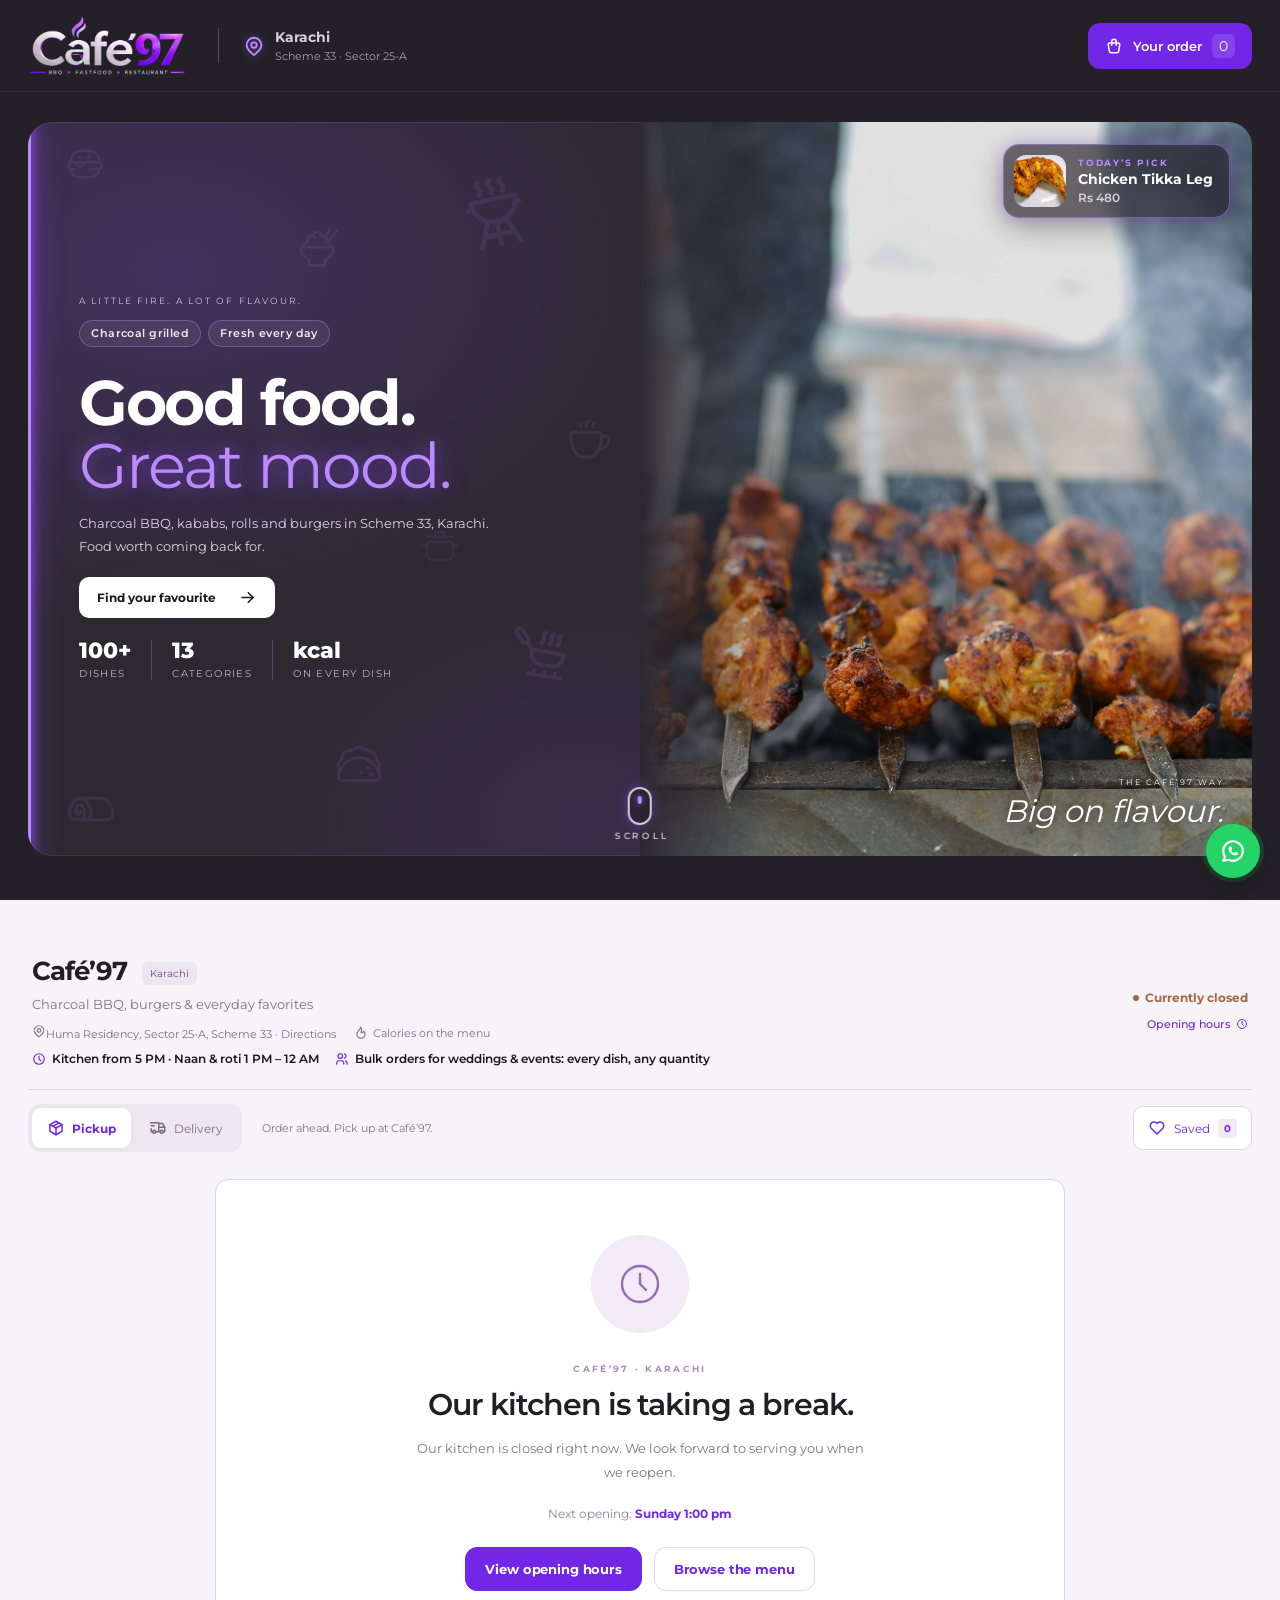
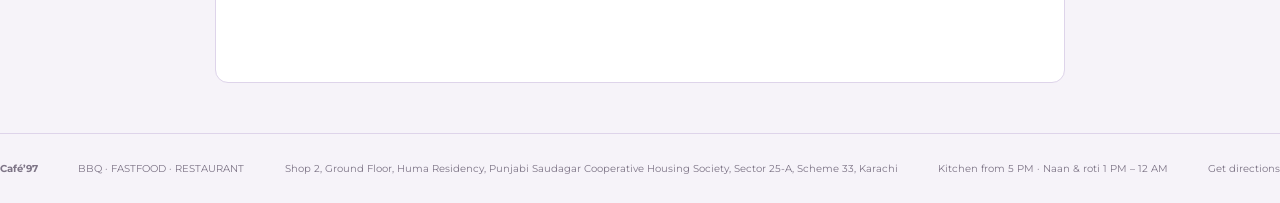
==== commit c6330a76: "Show timings and wedding and event bulk orders under the restaurant name Co-Authored-By: Claude Opus" ====
--- a/index.html
+++ b/index.html
@@ -1 +1 @@
-<!DOCTYPE html><html lang="en"><head><meta charSet="utf-8"/><link rel="preconnect" href="/" crossorigin=""/><meta name="viewport" content="width=device-width, initial-scale=1"/><link rel="preload" href="/brand/cafe97-logo.png" as="image"/><link rel="preload" as="image" href="/food/hero-grill.jpg"/><link rel="preload" as="image" href="/food/tikka.jpg"/><link rel="preload" as="image" href="/brand/cafe97-logo-light.png"/><link rel="stylesheet" href="/_next/static/chunks/0s7oty20a3kcf.css" data-precedence="next"/><link rel="preload" as="script" fetchPriority="low" href="/_next/static/chunks/2-xwlmnlyaeq1.js"/><script src="/_next/static/chunks/0ktrcj4qarsyq.js" async=""></script><script src="/_next/static/chunks/2qyr2zzqw7k6q.js" async=""></script><script src="/_next/static/chunks/turbopack-22x0vbccdiuz1.js" async=""></script><script src="/_next/static/chunks/44oxwbh__ebkl.js" async=""></script><script src="/_next/static/chunks/0h-p1ry5m2vvk.js" async=""></script><meta name="theme-color" content="#141018"/><title>Café’97 Karachi | BBQ, Kababs, Rolls &amp; Burgers in Scheme 33</title><meta name="description" content="Charcoal BBQ and kababs, rolls, burgers, biryani and Chinese in Sector 25-A, Scheme 33, Karachi. See the full menu with prices and order on WhatsApp. Kitchen from 5 PM; naan and roti 1 PM to 12 midnight."/><link rel="canonical" href="https://www.cafe97.pk"/><meta property="og:title" content="Café’97 Karachi | BBQ, Kababs, Rolls &amp; Burgers in Scheme 33"/><meta property="og:description" content="Charcoal BBQ and kababs, rolls, burgers, biryani and Chinese in Sector 25-A, Scheme 33, Karachi. See the full menu with prices and order on WhatsApp. Kitchen from 5 PM; naan and roti 1 PM to 12 midnight."/><meta property="og:url" content="https://www.cafe97.pk"/><meta property="og:site_name" content="Café’97"/><meta property="og:locale" content="en_PK"/><meta property="og:image" content="https://www.cafe97.pk/og.jpg"/><meta property="og:image:width" content="1200"/><meta property="og:image:height" content="630"/><meta property="og:image:alt" content="Café’97 charcoal BBQ, Karachi"/><meta property="og:type" content="website"/><meta name="twitter:card" content="summary_large_image"/><meta name="twitter:title" content="Café’97 Karachi | BBQ, Kababs, Rolls &amp; Burgers in Scheme 33"/><meta name="twitter:description" content="Charcoal BBQ and kababs, rolls, burgers, biryani and Chinese in Sector 25-A, Scheme 33, Karachi. See the full menu with prices and order on WhatsApp. Kitchen from 5 PM; naan and roti 1 PM to 12 midnight."/><meta name="twitter:image" content="https://www.cafe97.pk/og.jpg"/><link rel="icon" href="/icon.png?icon.2g3fp5cg44gr7.png" sizes="512x512" type="image/png"/><link rel="apple-touch-icon" href="/apple-icon.png?apple-icon.3qk80mfharcxu.png" sizes="180x180" type="image/png"/><meta name="next-size-adjust" content=""/><script src="/_next/static/chunks/0cz1d0mv5g_q7.js" noModule=""></script></head><body><div hidden=""><!--$--><!--/$--></div><script type="application/ld+json">{"@context":"https://schema.org","@type":"Restaurant","@id":"https://www.cafe97.pk/#restaurant","name":"Café’97","url":"https://www.cafe97.pk/","image":"https://www.cafe97.pk/og.jpg","logo":"https://www.cafe97.pk/brand/cafe97-logo.png","telephone":"+923099951777","servesCuisine":["BBQ","Pakistani","Fast Food"],"priceRange":"$$","menu":"https://www.cafe97.pk/#menu","hasMap":"https://www.google.com/maps/search/?api=1&query=Cafe97&query_place_id=ChIJvU82jcg5sz4RIf9Lzt2Cbog","address":{"@type":"PostalAddress","streetAddress":"Shop 2, Ground Floor, Huma Residency, Punjabi Saudagar Cooperative Housing Society, Sector 25-A, Scheme 33","addressLocality":"Karachi","addressRegion":"Sindh","addressCountry":"PK"},"geo":{"@type":"GeoCoordinates","latitude":24.967783,"longitude":67.134132},"openingHoursSpecification":{"@type":"OpeningHoursSpecification","dayOfWeek":["Monday","Tuesday","Wednesday","Thursday","Friday","Saturday","Sunday"],"opens":"13:00","closes":"00:00"},"hasMenu":{"@type":"Menu","name":"Café’97 menu","inLanguage":"en","hasMenuSection":[{"@type":"MenuSection","name":"Specials","hasMenuItem":[{"@type":"MenuItem","name":"Double Decker Zinger","offers":{"@type":"Offer","price":850,"priceCurrency":"PKR"}}]},{"@type":"MenuSection","name":"Biryani","hasMenuItem":[{"@type":"MenuItem","name":"Chicken Biryani","offers":{"@type":"Offer","price":230,"priceCurrency":"PKR"}},{"@type":"MenuItem","name":"Chicken Pulao","offers":{"@type":"Offer","price":250,"priceCurrency":"PKR"}},{"@type":"MenuItem","name":"Aloo Biryani","offers":{"@type":"Offer","price":180,"priceCurrency":"PKR"}},{"@type":"MenuItem","name":"White Biryani","offers":{"@type":"Offer","price":230,"priceCurrency":"PKR"}}]},{"@type":"MenuSection","name":"Bar B.Q.","hasMenuItem":[{"@type":"MenuItem","name":"Chicken Tikka Leg","offers":{"@type":"Offer","price":480,"priceCurrency":"PKR"}},{"@type":"MenuItem","name":"Chicken Tikka Chest","offers":{"@type":"Offer","price":500,"priceCurrency":"PKR"}},{"@type":"MenuItem","name":"Chicken Boti","offers":{"@type":"Offer","price":650,"priceCurrency":"PKR"}},{"@type":"MenuItem","name":"Malai Boti","offers":{"@type":"Offer","price":750,"priceCurrency":"PKR"}},{"@type":"MenuItem","name":"Reshmi Kabab","offers":{"@type":"Offer","price":700,"priceCurrency":"PKR"}},{"@type":"MenuItem","name":"Seekh Kabab","offers":{"@type":"Offer","price":750,"priceCurrency":"PKR"}},{"@type":"MenuItem","name":"Beef Bihari Boti Plate","offers":{"@type":"Offer","price":850,"priceCurrency":"PKR"}},{"@type":"MenuItem","name":"Chullu Kabab with Rice","offers":{"@type":"Offer","price":1200,"priceCurrency":"PKR"}},{"@type":"MenuItem","name":"Small Puri Paratha","offers":{"@type":"Offer","price":60,"priceCurrency":"PKR"}},{"@type":"MenuItem","name":"Large Puri Paratha","offers":{"@type":"Offer","price":120,"priceCurrency":"PKR"}},{"@type":"MenuItem","name":"B.B.Q Platter","description":"Malai boti, reshmi kabab, seekh kabab, chicken tikka leg, served on rice","offers":{"@type":"Offer","price":1999,"priceCurrency":"PKR"}},{"@type":"MenuItem","name":"Beef Bihari Kabab","offers":{"@type":"Offer","price":850,"priceCurrency":"PKR"}},{"@type":"MenuItem","name":"Gola Kabab","offers":{"@type":"Offer","price":850,"priceCurrency":"PKR"}},{"@type":"MenuItem","name":"Beef Turkish Kabab","offers":{"@type":"Offer","price":800,"priceCurrency":"PKR"}},{"@type":"MenuItem","name":"Chicken Turkish Kabab","offers":{"@type":"Offer","price":750,"priceCurrency":"PKR"}}]},{"@type":"MenuSection","name":"Rolls","hasMenuItem":[{"@type":"MenuItem","name":"Chicken Chutni Roll","offers":{"@type":"Offer","price":250,"priceCurrency":"PKR"}},{"@type":"MenuItem","name":"Chicken Mayo Roll","offers":{"@type":"Offer","price":270,"priceCurrency":"PKR"}},{"@type":"MenuItem","name":"Chicken Mayo Cheese Roll","offers":{"@type":"Offer","price":340,"priceCurrency":"PKR"}},{"@type":"MenuItem","name":"Chicken Malai Roll","offers":{"@type":"Offer","price":320,"priceCurrency":"PKR"}},{"@type":"MenuItem","name":"Chicken Malai Cheese Roll","offers":{"@type":"Offer","price":390,"priceCurrency":"PKR"}},{"@type":"MenuItem","name":"Zinger Roll","offers":{"@type":"Offer","price":380,"priceCurrency":"PKR"}},{"@type":"MenuItem","name":"Zinger Mayo Roll","offers":{"@type":"Offer","price":390,"priceCurrency":"PKR"}},{"@type":"MenuItem","name":"Zinger Cheese Roll","offers":{"@type":"Offer","price":460,"priceCurrency":"PKR"}},{"@type":"MenuItem","name":"Tikka Leg Roll","offers":{"@type":"Offer","price":530,"priceCurrency":"PKR"}},{"@type":"MenuItem","name":"Reshmi Kabab Roll","offers":{"@type":"Offer","price":300,"priceCurrency":"PKR"}},{"@type":"MenuItem","name":"Reshmi Kabab Cheese Roll","offers":{"@type":"Offer","price":340,"priceCurrency":"PKR"}},{"@type":"MenuItem","name":"Seekh Kabab Roll","offers":{"@type":"Offer","price":320,"priceCurrency":"PKR"}},{"@type":"MenuItem","name":"Seekh Kabab Cheese Roll","offers":{"@type":"Offer","price":390,"priceCurrency":"PKR"}},{"@type":"MenuItem","name":"Beef Bihari Boti Roll","offers":{"@type":"Offer","price":350,"priceCurrency":"PKR"}},{"@type":"MenuItem","name":"Beef Bihari Cheese Roll","offers":{"@type":"Offer","price":420,"priceCurrency":"PKR"}}]},{"@type":"MenuSection","name":"Burgers","hasMenuItem":[{"@type":"MenuItem","name":"Zinger Burger","offers":{"@type":"Offer","price":430,"priceCurrency":"PKR"}},{"@type":"MenuItem","name":"Zinger Cheese Burger","offers":{"@type":"Offer","price":500,"priceCurrency":"PKR"}},{"@type":"MenuItem","name":"Zinger Patty with Fries","offers":{"@type":"Offer","price":450,"priceCurrency":"PKR"}},{"@type":"MenuItem","name":"Chicken Burger","offers":{"@type":"Offer","price":380,"priceCurrency":"PKR"}},{"@type":"MenuItem","name":"Chicken Cheese Burger","offers":{"@type":"Offer","price":450,"priceCurrency":"PKR"}},{"@type":"MenuItem","name":"Beef Burger","offers":{"@type":"Offer","price":500,"priceCurrency":"PKR"}},{"@type":"MenuItem","name":"Beef Cheese Burger","offers":{"@type":"Offer","price":570,"priceCurrency":"PKR"}},{"@type":"MenuItem","name":"Zinger Strips with Fries","offers":{"@type":"Offer","price":450,"priceCurrency":"PKR"}},{"@type":"MenuItem","name":"Fast Food Platter","description":"2 zinger burgers, 2 chicken burgers, 4 pc zinger strips, fries, 1L drink","offers":{"@type":"Offer","price":2150,"priceCurrency":"PKR"}}]},{"@type":"MenuSection","name":"Broast","hasMenuItem":[{"@type":"MenuItem","name":"Quarter Injected Broast Leg","offers":{"@type":"Offer","price":580,"priceCurrency":"PKR"}},{"@type":"MenuItem","name":"Quarter Injected Broast Chest","offers":{"@type":"Offer","price":660,"priceCurrency":"PKR"}},{"@type":"MenuItem","name":"Quarter Broast Leg","offers":{"@type":"Offer","price":490,"priceCurrency":"PKR"}},{"@type":"MenuItem","name":"Quarter Broast Chest","offers":{"@type":"Offer","price":550,"priceCurrency":"PKR"}}]},{"@type":"MenuSection","name":"Sandwiches","hasMenuItem":[{"@type":"MenuItem","name":"Chicken Sandwich","offers":{"@type":"Offer","price":400,"priceCurrency":"PKR"}},{"@type":"MenuItem","name":"Chicken Cheese Sandwich","offers":{"@type":"Offer","price":450,"priceCurrency":"PKR"}},{"@type":"MenuItem","name":"Club Sandwich","offers":{"@type":"Offer","price":470,"priceCurrency":"PKR"}},{"@type":"MenuItem","name":"Club Cheese Sandwich","offers":{"@type":"Offer","price":540,"priceCurrency":"PKR"}},{"@type":"MenuItem","name":"Fajita Sandwich","offers":{"@type":"Offer","price":470,"priceCurrency":"PKR"}},{"@type":"MenuItem","name":"Fajita Cheese Sandwich","offers":{"@type":"Offer","price":550,"priceCurrency":"PKR"}},{"@type":"MenuItem","name":"Malai Sandwich","offers":{"@type":"Offer","price":530,"priceCurrency":"PKR"}},{"@type":"MenuItem","name":"Malai Cheese Sandwich","offers":{"@type":"Offer","price":600,"priceCurrency":"PKR"}},{"@type":"MenuItem","name":"BBQ Sandwich","offers":{"@type":"Offer","price":530,"priceCurrency":"PKR"}},{"@type":"MenuItem","name":"BBQ Cheese Sandwich","offers":{"@type":"Offer","price":600,"priceCurrency":"PKR"}},{"@type":"MenuItem","name":"Fajita Club Sandwich","offers":{"@type":"Offer","price":520,"priceCurrency":"PKR"}},{"@type":"MenuItem","name":"Malai Club Sandwich","offers":{"@type":"Offer","price":580,"priceCurrency":"PKR"}},{"@type":"MenuItem","name":"BBQ Club Sandwich","offers":{"@type":"Offer","price":580,"priceCurrency":"PKR"}}]},{"@type":"MenuSection","name":"Chinese","hasMenuItem":[{"@type":"MenuItem","name":"Chicken Chowmein","offers":{"@type":"Offer","price":700,"priceCurrency":"PKR"}},{"@type":"MenuItem","name":"Chicken Fried Rice","offers":{"@type":"Offer","price":650,"priceCurrency":"PKR"}},{"@type":"MenuItem","name":"Egg Fried Rice","offers":{"@type":"Offer","price":550,"priceCurrency":"PKR"}},{"@type":"MenuItem","name":"Veggie Rice","offers":{"@type":"Offer","price":450,"priceCurrency":"PKR"}},{"@type":"MenuItem","name":"Shashlik","offers":{"@type":"Offer","price":450,"priceCurrency":"PKR"}},{"@type":"MenuItem","name":"Shashlik with Rice","offers":{"@type":"Offer","price":850,"priceCurrency":"PKR"}},{"@type":"MenuItem","name":"Manchurian","offers":{"@type":"Offer","price":600,"priceCurrency":"PKR"}}]},{"@type":"MenuSection","name":"Fries","hasMenuItem":[{"@type":"MenuItem","name":"Pizza Fries","offers":{"@type":"Offer","price":550,"priceCurrency":"PKR"}},{"@type":"MenuItem","name":"Mayo Fries","offers":{"@type":"Offer","price":250,"priceCurrency":"PKR"}},{"@type":"MenuItem","name":"Mayo Garlic Fries","offers":{"@type":"Offer","price":250,"priceCurrency":"PKR"}},{"@type":"MenuItem","name":"Small Fries","offers":{"@type":"Offer","price":150,"priceCurrency":"PKR"}},{"@type":"MenuItem","name":"Large Fries","offers":{"@type":"Offer","price":230,"priceCurrency":"PKR"}},{"@type":"MenuItem","name":"Cheese Fries","offers":{"@type":"Offer","price":350,"priceCurrency":"PKR"}},{"@type":"MenuItem","name":"Loaded Fries","offers":{"@type":"Offer","price":600,"priceCurrency":"PKR"}}]},{"@type":"MenuSection","name":"Naan","hasMenuItem":[{"@type":"MenuItem","name":"Sada Naan","offers":{"@type":"Offer","price":30,"priceCurrency":"PKR"}},{"@type":"MenuItem","name":"Kulcha","offers":{"@type":"Offer","price":35,"priceCurrency":"PKR"}},{"@type":"MenuItem","name":"Garlic Naan","offers":{"@type":"Offer","price":65,"priceCurrency":"PKR"}},{"@type":"MenuItem","name":"Til Wala Naan","offers":{"@type":"Offer","price":60,"priceCurrency":"PKR"}},{"@type":"MenuItem","name":"Chapati","offers":{"@type":"Offer","price":25,"priceCurrency":"PKR"}}]},{"@type":"MenuSection","name":"Cold Drinks","hasMenuItem":[{"@type":"MenuItem","name":"7Up · Pepsi · Dew · Mirinda","offers":{"@type":"Offer","price":110,"priceCurrency":"PKR"}},{"@type":"MenuItem","name":"Sting","offers":{"@type":"Offer","price":110,"priceCurrency":"PKR"}},{"@type":"MenuItem","name":"Small Water","offers":{"@type":"Offer","price":60,"priceCurrency":"PKR"}},{"@type":"MenuItem","name":"Large Water","offers":{"@type":"Offer","price":120,"priceCurrency":"PKR"}}]},{"@type":"MenuSection","name":"Extras","hasMenuItem":[{"@type":"MenuItem","name":"Slice Cheese","offers":{"@type":"Offer","price":70,"priceCurrency":"PKR"}},{"@type":"MenuItem","name":"Mayo Dip","offers":{"@type":"Offer","price":40,"priceCurrency":"PKR"}},{"@type":"MenuItem","name":"Garlic Mayo Dip","offers":{"@type":"Offer","price":40,"priceCurrency":"PKR"}},{"@type":"MenuItem","name":"BBQ Sauce Dip","offers":{"@type":"Offer","price":40,"priceCurrency":"PKR"}},{"@type":"MenuItem","name":"Chilli Garlic Dip","offers":{"@type":"Offer","price":40,"priceCurrency":"PKR"}},{"@type":"MenuItem","name":"Chatni Raita","offers":{"@type":"Offer","price":30,"priceCurrency":"PKR"}},{"@type":"MenuItem","name":"Extra Bun","offers":{"@type":"Offer","price":50,"priceCurrency":"PKR"}},{"@type":"MenuItem","name":"Masala","offers":{"@type":"Offer","price":20,"priceCurrency":"PKR"}},{"@type":"MenuItem","name":"Disposable Glass","offers":{"@type":"Offer","price":10,"priceCurrency":"PKR"}}]},{"@type":"MenuSection","name":"Combo Deals","hasMenuItem":[{"@type":"MenuItem","name":"BBQ Single Combo","description":"Tikka leg, 2 naan, raita, 345ml drink · was 650","offers":{"@type":"Offer","price":540,"priceCurrency":"PKR"}},{"@type":"MenuItem","name":"BBQ Double Combo","description":"Tikka leg, seekh kabab, 4 naan, raita, 1L drink · was 1,510","offers":{"@type":"Offer","price":1300,"priceCurrency":"PKR"}},{"@type":"MenuItem","name":"Fast Food Single Combo","description":"Zinger burger, small fries, 345ml drink · was 690","offers":{"@type":"Offer","price":550,"priceCurrency":"PKR"}},{"@type":"MenuItem","name":"Fast Food Double Combo","description":"2 zinger burgers, large fries, 1L drink · was 1,290","offers":{"@type":"Offer","price":1100,"priceCurrency":"PKR"}},{"@type":"MenuItem","name":"Chicken Burger Deal","description":"2 chicken burgers, fries, 500ml drink · was 1,130","offers":{"@type":"Offer","price":999,"priceCurrency":"PKR"}},{"@type":"MenuItem","name":"Roll & Tikka Deal","description":"2 chicken rolls, tikka leg, 4 chapati, 500ml drink · was 1,220","offers":{"@type":"Offer","price":1050,"priceCurrency":"PKR"}},{"@type":"MenuItem","name":"Beef Burger & Strips Deal","description":"Beef burger, 8 pc zinger strips, fries, 1L drink · was 1,810","offers":{"@type":"Offer","price":1550,"priceCurrency":"PKR"}}]}]}}</script><div class="splash" aria-hidden="true"><span class="splash-strip left"></span><span class="splash-strip right"></span><img src="/brand/cafe97-logo.png" alt="" class="splash-logo"/><span class="splash-line"></span></div><div class="ordering-app"><a class="skip-link" href="#menu">Skip to menu</a><header class="site-header"><a class="ordering-brand" href="/" aria-label="Café’97 home"><img src="/brand/cafe97-logo.png" alt="Café’97" width="130"/><span class="header-location"><svg xmlns="http://www.w3.org/2000/svg" width="16" height="16" viewBox="0 0 24 24" fill="none" stroke="currentColor" stroke-width="2" stroke-linecap="round" stroke-linejoin="round" class="tabler-icon tabler-icon-map-pin"><path d="M9 11a3 3 0 1 0 6 0a3 3 0 0 0 -6 0"></path><path d="M17.657 16.657l-4.243 4.243a2 2 0 0 1 -2.827 0l-4.244 -4.243a8 8 0 1 1 11.314 0"></path></svg> Karachi<!-- --> <small>Scheme 33 · Sector 25-A</small></span></a><div class="header-actions"><button class="bag-button"><svg xmlns="http://www.w3.org/2000/svg" width="18" height="18" viewBox="0 0 24 24" fill="none" stroke="currentColor" stroke-width="2" stroke-linecap="round" stroke-linejoin="round" class="tabler-icon tabler-icon-shopping-bag"><path d="M6.331 8h11.339a2 2 0 0 1 1.977 2.304l-1.255 8.152a3 3 0 0 1 -2.966 2.544h-6.852a3 3 0 0 1 -2.965 -2.544l-1.255 -8.152a2 2 0 0 1 1.977 -2.304"></path><path d="M9 11v-5a3 3 0 0 1 6 0v5"></path></svg><span class="bag-label">Your order</span><span>0</span></button></div></header><main class="ordering-main"><section class="restaurant-banner"><div class="hero-doodles" aria-hidden="true"><span class="doodle d-bbq-grill" style="--icon:url(/icons/food/bbq-grill.svg)"></span><span class="doodle d-pan-03" style="--icon:url(/icons/food/pan-03.svg)"></span><span class="doodle d-rice-bowl-01" style="--icon:url(/icons/food/rice-bowl-01.svg)"></span><span class="doodle d-taco-01" style="--icon:url(/icons/food/taco-01.svg)"></span><span class="doodle d-coffee-02" style="--icon:url(/icons/food/coffee-02.svg)"></span><span class="doodle d-bread-02" style="--icon:url(/icons/food/bread-02.svg)"></span><span class="doodle d-hamburger-02" style="--icon:url(/icons/food/hamburger-02.svg)"></span><span class="doodle d-cooking-pot" style="--icon:url(/icons/food/cooking-pot.svg)"></span></div><div class="banner-copy"><span class="banner-kicker">A LITTLE FIRE. A LOT OF FLAVOUR.</span><div class="trust-badges"><span>Charcoal grilled</span><span>Fresh every day</span></div><h1>Good food.<br/><em>Great mood.</em></h1><p>Charcoal BBQ, kababs, rolls and burgers in Scheme 33, Karachi. Food worth coming back for.</p><a class="hero-menu-link" href="#menu">Find your favourite <svg xmlns="http://www.w3.org/2000/svg" width="19" height="19" viewBox="0 0 24 24" fill="none" stroke="currentColor" stroke-width="2" stroke-linecap="round" stroke-linejoin="round" class="tabler-icon tabler-icon-arrow-right"><path d="M5 12l14 0"></path><path d="M13 18l6 -6"></path><path d="M13 6l6 6"></path></svg></a><dl class="hero-facts"><div><dt>100<!-- -->+</dt><dd>dishes</dd></div><div><dt>13</dt><dd>categories</dd></div><div><dt>kcal</dt><dd>on every dish</dd></div></dl></div><div class="banner-photograph"><img src="/food/hero-grill.jpg" alt="Food on a charcoal grill"/><a class="hero-pick" href="#menu"><img src="/food/tikka.jpg" alt=""/><span><small>Today’s pick</small><strong>Chicken Tikka Leg</strong><em>Rs 480</em></span></a><div class="photo-caption"><span>THE CAFÉ’97 WAY</span><strong>Big on flavour.</strong></div></div><a class="scroll-cue" href="#menu" aria-label="Scroll to the menu"><span class="mouse"><i></i></span><small>Scroll</small></a></section><section class="restaurant-info"><div class="restaurant-mark"><img src="/brand/cafe97-logo-light.png" alt="Café’97"/></div><div><h2>Café’97 <span>Karachi</span></h2><p>Charcoal BBQ, burgers &amp; everyday favorites</p><div class="restaurant-meta"><a href="https://www.google.com/maps/dir/?api=1&amp;destination=Cafe97&amp;destination_place_id=ChIJvU82jcg5sz4RIf9Lzt2Cbog" target="_blank" rel="noopener"><svg xmlns="http://www.w3.org/2000/svg" width="14" height="14" viewBox="0 0 24 24" fill="none" stroke="currentColor" stroke-width="2" stroke-linecap="round" stroke-linejoin="round" class="tabler-icon tabler-icon-map-pin"><path d="M9 11a3 3 0 1 0 6 0a3 3 0 0 0 -6 0"></path><path d="M17.657 16.657l-4.243 4.243a2 2 0 0 1 -2.827 0l-4.244 -4.243a8 8 0 1 1 11.314 0"></path></svg>Huma Residency, Sector 25-A, Scheme 33<!-- --> · Directions</a><span><svg xmlns="http://www.w3.org/2000/svg" width="14" height="14" viewBox="0 0 24 24" fill="none" stroke="currentColor" stroke-width="2" stroke-linecap="round" stroke-linejoin="round" class="tabler-icon tabler-icon-flame"><path d="M12 10.941c2.333 -3.308 .167 -7.823 -1 -8.941c0 3.395 -2.235 5.299 -3.667 6.706c-1.43 1.408 -2.333 3.294 -2.333 5.588c0 3.704 3.134 6.706 7 6.706c3.866 0 7 -3.002 7 -6.706c0 -1.712 -1.232 -4.403 -2.333 -5.588c-2.084 3.353 -3.257 3.353 -4.667 2.235"></path></svg>Calories on the menu</span></div></div><div class="restaurant-availability"><span class="availability-label closed">Checking availability…</span><button class="text-button">Opening hours <svg xmlns="http://www.w3.org/2000/svg" width="12" height="12" viewBox="0 0 24 24" fill="none" stroke="currentColor" stroke-width="2" stroke-linecap="round" stroke-linejoin="round" class="tabler-icon tabler-icon-clock"><path d="M3 12a9 9 0 1 0 18 0a9 9 0 0 0 -18 0"></path><path d="M12 7v5l3 3"></path></svg></button></div></section><div class="experience-bar"><div class="order-mode" aria-label="Order method"><button aria-pressed="true"><svg xmlns="http://www.w3.org/2000/svg" width="18" height="18" viewBox="0 0 24 24" fill="none" stroke="currentColor" stroke-width="2" stroke-linecap="round" stroke-linejoin="round" class="tabler-icon tabler-icon-package"><path d="M12 3l8 4.5l0 9l-8 4.5l-8 -4.5l0 -9l8 -4.5"></path><path d="M12 12l8 -4.5"></path><path d="M12 12l0 9"></path><path d="M12 12l-8 -4.5"></path><path d="M16 5.25l-8 4.5"></path></svg>Pickup</button><button aria-pressed="false"><svg xmlns="http://www.w3.org/2000/svg" width="18" height="18" viewBox="0 0 24 24" fill="none" stroke="currentColor" stroke-width="2" stroke-linecap="round" stroke-linejoin="round" class="tabler-icon tabler-icon-truck-delivery"><path d="M5 17a2 2 0 1 0 4 0a2 2 0 1 0 -4 0"></path><path d="M15 17a2 2 0 1 0 4 0a2 2 0 1 0 -4 0"></path><path d="M5 17h-2v-4m-1 -8h11v12m-4 0h6m4 0h2v-6h-8m0 -5h5l3 5"></path><path d="M3 9l4 0"></path></svg>Delivery</button></div><span>Order ahead. Pick up at Café’97.</span><button class="saved-menu-button" aria-pressed="false"><svg xmlns="http://www.w3.org/2000/svg" width="18" height="18" viewBox="0 0 24 24" fill="none" stroke="currentColor" stroke-width="2" stroke-linecap="round" stroke-linejoin="round" class="tabler-icon tabler-icon-heart"><path d="M19.5 12.572l-7.5 7.428l-7.5 -7.428a5 5 0 1 1 7.5 -6.566a5 5 0 1 1 7.5 6.572"></path></svg> Saved <b>0</b></button></div><div class="ordering-layout"><aside class="menu-categories"><h3>Our menu</h3><button class="selected" aria-pressed="true"><span class="cat-ico" style="--icon:url(/icons/food/dish-01.svg)"><b class="cat-count">100</b></span><strong>All items</strong></button><button class="" aria-pressed="false"><span class="cat-ico" style="--icon:url(/icons/food/spoon-and-fork.svg)"><b class="cat-count">1</b></span><strong>Specials</strong></button><button class="" aria-pressed="false"><span class="cat-ico" style="--icon:url(/icons/food/rice-bowl-01.svg)"><b class="cat-count">4</b></span><strong>Biryani</strong></button><button class="" aria-pressed="false"><span class="cat-ico" style="--icon:url(/icons/food/bbq-grill.svg)"><b class="cat-count">15</b></span><strong>Bar B.Q.</strong></button><button class="" aria-pressed="false"><span class="cat-ico" style="--icon:url(/icons/food/bread-02.svg)"><b class="cat-count">15</b></span><strong>Rolls</strong></button><button class="" aria-pressed="false"><span class="cat-ico" style="--icon:url(/icons/food/hamburger-02.svg)"><b class="cat-count">9</b></span><strong>Burgers</strong></button><button class="" aria-pressed="false"><span class="cat-ico" style="--icon:url(/icons/food/spoon-and-fork.svg)"><b class="cat-count">4</b></span><strong>Broast</strong></button><button class="" aria-pressed="false"><span class="cat-ico" style="--icon:url(/icons/food/sandwich.svg)"><b class="cat-count">13</b></span><strong>Sandwiches</strong></button><button class="" aria-pressed="false"><span class="cat-ico" style="--icon:url(/icons/food/noodles.svg)"><b class="cat-count">7</b></span><strong>Chinese</strong></button><button class="" aria-pressed="false"><span class="cat-ico" style="--icon:url(/icons/food/french-fries-02.svg)"><b class="cat-count">7</b></span><strong>Fries</strong></button><button class="" aria-pressed="false"><span class="cat-ico" style="--icon:url(/icons/food/bread-04.svg)"><b class="cat-count">5</b></span><strong>Naan</strong></button><button class="" aria-pressed="false"><span class="cat-ico" style="--icon:url(/icons/food/soft-drink-02.svg)"><b class="cat-count">4</b></span><strong>Cold Drinks</strong></button><button class="" aria-pressed="false"><span class="cat-ico" style="--icon:url(/icons/food/cheese.svg)"><b class="cat-count">9</b></span><strong>Extras</strong></button><button class="" aria-pressed="false"><span class="cat-ico" style="--icon:url(/icons/food/spoon-and-fork.svg)"><b class="cat-count">7</b></span><strong>Combo Deals</strong></button></aside><div class="cat-slider" aria-hidden="true"><span></span></div><section id="menu" class="menu-section"><div class="menu-sticky-sentinel" aria-hidden="true"></div><div class="menu-sticky"><div class="menu-toolbar"><label class="search"><svg xmlns="http://www.w3.org/2000/svg" width="18" height="18" viewBox="0 0 24 24" fill="none" stroke="currentColor" stroke-width="2" stroke-linecap="round" stroke-linejoin="round" class="tabler-icon tabler-icon-search"><path d="M3 10a7 7 0 1 0 14 0a7 7 0 1 0 -14 0"></path><path d="M21 21l-6 -6"></path></svg><input aria-label="Search menu" placeholder="Search the menu" value=""/></label><select class="menu-sort" aria-label="Sort menu"><option value="menu" selected="">Our menu order</option><option value="price-low">Price: low to high</option><option value="price-high">Price: high to low</option><option value="calories">Calories: low to high</option></select></div><div class="discovery-filters" aria-label="Menu highlights"><button aria-pressed="true" class="active">All dishes<span>100</span></button><button aria-pressed="false" class="">Chef’s special<span>2</span></button><button aria-pressed="false" class="">Recommended<span>4</span></button><button aria-pressed="false" class="">Spicy<span>1</span></button><button aria-pressed="false" class="">Vegetarian<span>26</span></button><button aria-pressed="false" class="">High-protein<span>28</span></button></div></div><div class="section-title"><h2>What are you in the mood for?</h2><span class="muted">100 dishes · Prices in PKR</span></div><div class="food-grid"><article class="food-card "><button class="save-dish " aria-label="Save Double Decker Zinger" aria-pressed="false"><svg xmlns="http://www.w3.org/2000/svg" width="19" height="19" viewBox="0 0 24 24" fill="none" stroke="currentColor" stroke-width="2" stroke-linecap="round" stroke-linejoin="round" class="tabler-icon tabler-icon-heart"><path d="M19.5 12.572l-7.5 7.428l-7.5 -7.428a5 5 0 1 1 7.5 -6.566a5 5 0 1 1 7.5 6.572"></path></svg></button><button class="food-image" aria-label="View Double Decker Zinger"><img src="/food/zinger-2.jpg" alt="Double Decker Zinger" loading="lazy"/></button><div class="food-content"><div class="food-meta"><span>Specials</span><span class="kcal" title="Approximate calories"><svg xmlns="http://www.w3.org/2000/svg" width="13" height="13" viewBox="0 0 24 24" fill="none" stroke="currentColor" stroke-width="2" stroke-linecap="round" stroke-linejoin="round" class="tabler-icon tabler-icon-flame" aria-hidden="true"><path d="M12 10.941c2.333 -3.308 .167 -7.823 -1 -8.941c0 3.395 -2.235 5.299 -3.667 6.706c-1.43 1.408 -2.333 3.294 -2.333 5.588c0 3.704 3.134 6.706 7 6.706c3.866 0 7 -3.002 7 -6.706c0 -1.712 -1.232 -4.403 -2.333 -5.588c-2.084 3.353 -3.257 3.353 -4.667 2.235"></path></svg>~<!-- -->950<!-- --> <!-- -->kcal</span></div><div class="menu-badges"><span class="menu-badge badge-high-protein"><svg xmlns="http://www.w3.org/2000/svg" width="12" height="12" viewBox="0 0 24 24" fill="none" stroke="currentColor" stroke-width="2" stroke-linecap="round" stroke-linejoin="round" class="tabler-icon tabler-icon-barbell" aria-hidden="true"><path d="M2 12h1"></path><path d="M6 8h-2a1 1 0 0 0 -1 1v6a1 1 0 0 0 1 1h2"></path><path d="M6 7v10a1 1 0 0 0 1 1h1a1 1 0 0 0 1 -1v-10a1 1 0 0 0 -1 -1h-1a1 1 0 0 0 -1 1"></path><path d="M9 12h6"></path><path d="M15 7v10a1 1 0 0 0 1 1h1a1 1 0 0 0 1 -1v-10a1 1 0 0 0 -1 -1h-1a1 1 0 0 0 -1 1"></path><path d="M18 8h2a1 1 0 0 1 1 1v6a1 1 0 0 1 -1 1h-2"></path><path d="M22 12h-1"></path></svg>High-protein</span></div><h3>Double Decker Zinger</h3><p></p><div class="food-bottom"><span class="menu-price"><strong>Rs 850</strong></span><button class="add-button" disabled="" aria-label="Add Double Decker Zinger"><svg xmlns="http://www.w3.org/2000/svg" width="17" height="17" viewBox="0 0 24 24" fill="none" stroke="currentColor" stroke-width="2" stroke-linecap="round" stroke-linejoin="round" class="tabler-icon tabler-icon-plus"><path d="M12 5l0 14"></path><path d="M5 12l14 0"></path></svg><span>Add</span></button></div></div></article><article class="food-card "><button class="save-dish " aria-label="Save Chicken Biryani" aria-pressed="false"><svg xmlns="http://www.w3.org/2000/svg" width="19" height="19" viewBox="0 0 24 24" fill="none" stroke="currentColor" stroke-width="2" stroke-linecap="round" stroke-linejoin="round" class="tabler-icon tabler-icon-heart"><path d="M19.5 12.572l-7.5 7.428l-7.5 -7.428a5 5 0 1 1 7.5 -6.566a5 5 0 1 1 7.5 6.572"></path></svg></button><button class="food-image" aria-label="View Chicken Biryani"><img src="/food/biryani.jpg" alt="Chicken Biryani" loading="lazy"/></button><div class="food-content"><div class="food-meta"><span>Biryani</span><span class="kcal" title="Approximate calories"><svg xmlns="http://www.w3.org/2000/svg" width="13" height="13" viewBox="0 0 24 24" fill="none" stroke="currentColor" stroke-width="2" stroke-linecap="round" stroke-linejoin="round" class="tabler-icon tabler-icon-flame" aria-hidden="true"><path d="M12 10.941c2.333 -3.308 .167 -7.823 -1 -8.941c0 3.395 -2.235 5.299 -3.667 6.706c-1.43 1.408 -2.333 3.294 -2.333 5.588c0 3.704 3.134 6.706 7 6.706c3.866 0 7 -3.002 7 -6.706c0 -1.712 -1.232 -4.403 -2.333 -5.588c-2.084 3.353 -3.257 3.353 -4.667 2.235"></path></svg>~<!-- -->900<!-- --> <!-- -->kcal</span></div><div class="menu-badges"></div><h3>Chicken Biryani</h3><p></p><div class="food-bottom"><span class="menu-price"><strong>Rs 230</strong></span><button class="add-button" disabled="" aria-label="Add Chicken Biryani"><svg xmlns="http://www.w3.org/2000/svg" width="17" height="17" viewBox="0 0 24 24" fill="none" stroke="currentColor" stroke-width="2" stroke-linecap="round" stroke-linejoin="round" class="tabler-icon tabler-icon-plus"><path d="M12 5l0 14"></path><path d="M5 12l14 0"></path></svg><span>Add</span></button></div></div></article><article class="food-card "><button class="save-dish " aria-label="Save Chicken Pulao" aria-pressed="false"><svg xmlns="http://www.w3.org/2000/svg" width="19" height="19" viewBox="0 0 24 24" fill="none" stroke="currentColor" stroke-width="2" stroke-linecap="round" stroke-linejoin="round" class="tabler-icon tabler-icon-heart"><path d="M19.5 12.572l-7.5 7.428l-7.5 -7.428a5 5 0 1 1 7.5 -6.566a5 5 0 1 1 7.5 6.572"></path></svg></button><button class="food-image" aria-label="View Chicken Pulao"><img src="/food/pulao.jpg" alt="Chicken Pulao" loading="lazy"/></button><div class="food-content"><div class="food-meta"><span>Biryani</span><span class="kcal" title="Approximate calories"><svg xmlns="http://www.w3.org/2000/svg" width="13" height="13" viewBox="0 0 24 24" fill="none" stroke="currentColor" stroke-width="2" stroke-linecap="round" stroke-linejoin="round" class="tabler-icon tabler-icon-flame" aria-hidden="true"><path d="M12 10.941c2.333 -3.308 .167 -7.823 -1 -8.941c0 3.395 -2.235 5.299 -3.667 6.706c-1.43 1.408 -2.333 3.294 -2.333 5.588c0 3.704 3.134 6.706 7 6.706c3.866 0 7 -3.002 7 -6.706c0 -1.712 -1.232 -4.403 -2.333 -5.588c-2.084 3.353 -3.257 3.353 -4.667 2.235"></path></svg>~<!-- -->800<!-- --> <!-- -->kcal</span></div><div class="menu-badges"></div><h3>Chicken Pulao</h3><p></p><div class="food-bottom"><span class="menu-price"><strong>Rs 250</strong></span><button class="add-button" disabled="" aria-label="Add Chicken Pulao"><svg xmlns="http://www.w3.org/2000/svg" width="17" height="17" viewBox="0 0 24 24" fill="none" stroke="currentColor" stroke-width="2" stroke-linecap="round" stroke-linejoin="round" class="tabler-icon tabler-icon-plus"><path d="M12 5l0 14"></path><path d="M5 12l14 0"></path></svg><span>Add</span></button></div></div></article><article class="food-card "><button class="save-dish " aria-label="Save Chicken Tikka Leg" aria-pressed="false"><svg xmlns="http://www.w3.org/2000/svg" width="19" height="19" viewBox="0 0 24 24" fill="none" stroke="currentColor" stroke-width="2" stroke-linecap="round" stroke-linejoin="round" class="tabler-icon tabler-icon-heart"><path d="M19.5 12.572l-7.5 7.428l-7.5 -7.428a5 5 0 1 1 7.5 -6.566a5 5 0 1 1 7.5 6.572"></path></svg></button><button class="food-image" aria-label="View Chicken Tikka Leg"><img src="/food/tikka.jpg" alt="Chicken Tikka Leg" loading="lazy"/></button><div class="food-content"><div class="food-meta"><span>Bar B.Q.</span><span class="kcal" title="Approximate calories"><svg xmlns="http://www.w3.org/2000/svg" width="13" height="13" viewBox="0 0 24 24" fill="none" stroke="currentColor" stroke-width="2" stroke-linecap="round" stroke-linejoin="round" class="tabler-icon tabler-icon-flame" aria-hidden="true"><path d="M12 10.941c2.333 -3.308 .167 -7.823 -1 -8.941c0 3.395 -2.235 5.299 -3.667 6.706c-1.43 1.408 -2.333 3.294 -2.333 5.588c0 3.704 3.134 6.706 7 6.706c3.866 0 7 -3.002 7 -6.706c0 -1.712 -1.232 -4.403 -2.333 -5.588c-2.084 3.353 -3.257 3.353 -4.667 2.235"></path></svg>~<!-- -->350<!-- --> <!-- -->kcal</span></div><div class="menu-badges"><span class="menu-badge badge-recommended"><svg xmlns="http://www.w3.org/2000/svg" width="12" height="12" viewBox="0 0 24 24" fill="none" stroke="currentColor" stroke-width="2" stroke-linecap="round" stroke-linejoin="round" class="tabler-icon tabler-icon-thumb-up" aria-hidden="true"><path d="M7 11v8a1 1 0 0 1 -1 1h-2a1 1 0 0 1 -1 -1v-7a1 1 0 0 1 1 -1h3a4 4 0 0 0 4 -4v-1a2 2 0 0 1 4 0v5h3a2 2 0 0 1 2 2l-1 5a2 3 0 0 1 -2 2h-7a3 3 0 0 1 -3 -3"></path></svg>Recommended</span><span class="menu-badge badge-high-protein"><svg xmlns="http://www.w3.org/2000/svg" width="12" height="12" viewBox="0 0 24 24" fill="none" stroke="currentColor" stroke-width="2" stroke-linecap="round" stroke-linejoin="round" class="tabler-icon tabler-icon-barbell" aria-hidden="true"><path d="M2 12h1"></path><path d="M6 8h-2a1 1 0 0 0 -1 1v6a1 1 0 0 0 1 1h2"></path><path d="M6 7v10a1 1 0 0 0 1 1h1a1 1 0 0 0 1 -1v-10a1 1 0 0 0 -1 -1h-1a1 1 0 0 0 -1 1"></path><path d="M9 12h6"></path><path d="M15 7v10a1 1 0 0 0 1 1h1a1 1 0 0 0 1 -1v-10a1 1 0 0 0 -1 -1h-1a1 1 0 0 0 -1 1"></path><path d="M18 8h2a1 1 0 0 1 1 1v6a1 1 0 0 1 -1 1h-2"></path><path d="M22 12h-1"></path></svg>High-protein</span></div><h3>Chicken Tikka Leg</h3><p></p><div class="food-bottom"><span class="menu-price"><strong>Rs 480</strong></span><button class="add-button" disabled="" aria-label="Add Chicken Tikka Leg"><svg xmlns="http://www.w3.org/2000/svg" width="17" height="17" viewBox="0 0 24 24" fill="none" stroke="currentColor" stroke-width="2" stroke-linecap="round" stroke-linejoin="round" class="tabler-icon tabler-icon-plus"><path d="M12 5l0 14"></path><path d="M5 12l14 0"></path></svg><span>Add</span></button></div></div></article><article class="food-card "><button class="save-dish " aria-label="Save Chicken Tikka Chest" aria-pressed="false"><svg xmlns="http://www.w3.org/2000/svg" width="19" height="19" viewBox="0 0 24 24" fill="none" stroke="currentColor" stroke-width="2" stroke-linecap="round" stroke-linejoin="round" class="tabler-icon tabler-icon-heart"><path d="M19.5 12.572l-7.5 7.428l-7.5 -7.428a5 5 0 1 1 7.5 -6.566a5 5 0 1 1 7.5 6.572"></path></svg></button><button class="food-image" aria-label="View Chicken Tikka Chest"><img src="/food/tikka-2.jpg" alt="Chicken Tikka Chest" loading="lazy"/></button><div class="food-content"><div class="food-meta"><span>Bar B.Q.</span><span class="kcal" title="Approximate calories"><svg xmlns="http://www.w3.org/2000/svg" width="13" height="13" viewBox="0 0 24 24" fill="none" stroke="currentColor" stroke-width="2" stroke-linecap="round" stroke-linejoin="round" class="tabler-icon tabler-icon-flame" aria-hidden="true"><path d="M12 10.941c2.333 -3.308 .167 -7.823 -1 -8.941c0 3.395 -2.235 5.299 -3.667 6.706c-1.43 1.408 -2.333 3.294 -2.333 5.588c0 3.704 3.134 6.706 7 6.706c3.866 0 7 -3.002 7 -6.706c0 -1.712 -1.232 -4.403 -2.333 -5.588c-2.084 3.353 -3.257 3.353 -4.667 2.235"></path></svg>~<!-- -->300<!-- --> <!-- -->kcal</span></div><div class="menu-badges"><span class="menu-badge badge-high-protein"><svg xmlns="http://www.w3.org/2000/svg" width="12" height="12" viewBox="0 0 24 24" fill="none" stroke="currentColor" stroke-width="2" stroke-linecap="round" stroke-linejoin="round" class="tabler-icon tabler-icon-barbell" aria-hidden="true"><path d="M2 12h1"></path><path d="M6 8h-2a1 1 0 0 0 -1 1v6a1 1 0 0 0 1 1h2"></path><path d="M6 7v10a1 1 0 0 0 1 1h1a1 1 0 0 0 1 -1v-10a1 1 0 0 0 -1 -1h-1a1 1 0 0 0 -1 1"></path><path d="M9 12h6"></path><path d="M15 7v10a1 1 0 0 0 1 1h1a1 1 0 0 0 1 -1v-10a1 1 0 0 0 -1 -1h-1a1 1 0 0 0 -1 1"></path><path d="M18 8h2a1 1 0 0 1 1 1v6a1 1 0 0 1 -1 1h-2"></path><path d="M22 12h-1"></path></svg>High-protein</span></div><h3>Chicken Tikka Chest</h3><p></p><div class="food-bottom"><span class="menu-price"><strong>Rs 500</strong></span><button class="add-button" disabled="" aria-label="Add Chicken Tikka Chest"><svg xmlns="http://www.w3.org/2000/svg" width="17" height="17" viewBox="0 0 24 24" fill="none" stroke="currentColor" stroke-width="2" stroke-linecap="round" stroke-linejoin="round" class="tabler-icon tabler-icon-plus"><path d="M12 5l0 14"></path><path d="M5 12l14 0"></path></svg><span>Add</span></button></div></div></article><article class="food-card "><button class="save-dish " aria-label="Save Chicken Boti" aria-pressed="false"><svg xmlns="http://www.w3.org/2000/svg" width="19" height="19" viewBox="0 0 24 24" fill="none" stroke="currentColor" stroke-width="2" stroke-linecap="round" stroke-linejoin="round" class="tabler-icon tabler-icon-heart"><path d="M19.5 12.572l-7.5 7.428l-7.5 -7.428a5 5 0 1 1 7.5 -6.566a5 5 0 1 1 7.5 6.572"></path></svg></button><button class="food-image" aria-label="View Chicken Boti"><img src="/food/boti.jpg" alt="Chicken Boti" loading="lazy"/></button><div class="food-content"><div class="food-meta"><span>Bar B.Q.</span><span class="kcal" title="Approximate calories"><svg xmlns="http://www.w3.org/2000/svg" width="13" height="13" viewBox="0 0 24 24" fill="none" stroke="currentColor" stroke-width="2" stroke-linecap="round" stroke-linejoin="round" class="tabler-icon tabler-icon-flame" aria-hidden="true"><path d="M12 10.941c2.333 -3.308 .167 -7.823 -1 -8.941c0 3.395 -2.235 5.299 -3.667 6.706c-1.43 1.408 -2.333 3.294 -2.333 5.588c0 3.704 3.134 6.706 7 6.706c3.866 0 7 -3.002 7 -6.706c0 -1.712 -1.232 -4.403 -2.333 -5.588c-2.084 3.353 -3.257 3.353 -4.667 2.235"></path></svg>~<!-- -->400<!-- --> <!-- -->kcal</span></div><div class="menu-badges"><span class="menu-badge badge-high-protein"><svg xmlns="http://www.w3.org/2000/svg" width="12" height="12" viewBox="0 0 24 24" fill="none" stroke="currentColor" stroke-width="2" stroke-linecap="round" stroke-linejoin="round" class="tabler-icon tabler-icon-barbell" aria-hidden="true"><path d="M2 12h1"></path><path d="M6 8h-2a1 1 0 0 0 -1 1v6a1 1 0 0 0 1 1h2"></path><path d="M6 7v10a1 1 0 0 0 1 1h1a1 1 0 0 0 1 -1v-10a1 1 0 0 0 -1 -1h-1a1 1 0 0 0 -1 1"></path><path d="M9 12h6"></path><path d="M15 7v10a1 1 0 0 0 1 1h1a1 1 0 0 0 1 -1v-10a1 1 0 0 0 -1 -1h-1a1 1 0 0 0 -1 1"></path><path d="M18 8h2a1 1 0 0 1 1 1v6a1 1 0 0 1 -1 1h-2"></path><path d="M22 12h-1"></path></svg>High-protein</span></div><h3>Chicken Boti</h3><p></p><div class="food-bottom"><span class="menu-price"><strong>Rs 650</strong></span><button class="add-button" disabled="" aria-label="Add Chicken Boti"><svg xmlns="http://www.w3.org/2000/svg" width="17" height="17" viewBox="0 0 24 24" fill="none" stroke="currentColor" stroke-width="2" stroke-linecap="round" stroke-linejoin="round" class="tabler-icon tabler-icon-plus"><path d="M12 5l0 14"></path><path d="M5 12l14 0"></path></svg><span>Add</span></button></div></div></article><article class="food-card "><button class="save-dish " aria-label="Save Malai Boti" aria-pressed="false"><svg xmlns="http://www.w3.org/2000/svg" width="19" height="19" viewBox="0 0 24 24" fill="none" stroke="currentColor" stroke-width="2" stroke-linecap="round" stroke-linejoin="round" class="tabler-icon tabler-icon-heart"><path d="M19.5 12.572l-7.5 7.428l-7.5 -7.428a5 5 0 1 1 7.5 -6.566a5 5 0 1 1 7.5 6.572"></path></svg></button><button class="food-image" aria-label="View Malai Boti"><img src="/food/boti.jpg" alt="Malai Boti" loading="lazy"/></button><div class="food-content"><div class="food-meta"><span>Bar B.Q.</span><span class="kcal" title="Approximate calories"><svg xmlns="http://www.w3.org/2000/svg" width="13" height="13" viewBox="0 0 24 24" fill="none" stroke="currentColor" stroke-width="2" stroke-linecap="round" stroke-linejoin="round" class="tabler-icon tabler-icon-flame" aria-hidden="true"><path d="M12 10.941c2.333 -3.308 .167 -7.823 -1 -8.941c0 3.395 -2.235 5.299 -3.667 6.706c-1.43 1.408 -2.333 3.294 -2.333 5.588c0 3.704 3.134 6.706 7 6.706c3.866 0 7 -3.002 7 -6.706c0 -1.712 -1.232 -4.403 -2.333 -5.588c-2.084 3.353 -3.257 3.353 -4.667 2.235"></path></svg>~<!-- -->520<!-- --> <!-- -->kcal</span></div><div class="menu-badges"><span class="menu-badge badge-high-protein"><svg xmlns="http://www.w3.org/2000/svg" width="12" height="12" viewBox="0 0 24 24" fill="none" stroke="currentColor" stroke-width="2" stroke-linecap="round" stroke-linejoin="round" class="tabler-icon tabler-icon-barbell" aria-hidden="true"><path d="M2 12h1"></path><path d="M6 8h-2a1 1 0 0 0 -1 1v6a1 1 0 0 0 1 1h2"></path><path d="M6 7v10a1 1 0 0 0 1 1h1a1 1 0 0 0 1 -1v-10a1 1 0 0 0 -1 -1h-1a1 1 0 0 0 -1 1"></path><path d="M9 12h6"></path><path d="M15 7v10a1 1 0 0 0 1 1h1a1 1 0 0 0 1 -1v-10a1 1 0 0 0 -1 -1h-1a1 1 0 0 0 -1 1"></path><path d="M18 8h2a1 1 0 0 1 1 1v6a1 1 0 0 1 -1 1h-2"></path><path d="M22 12h-1"></path></svg>High-protein</span></div><h3>Malai Boti</h3><p></p><div class="food-bottom"><span class="menu-price"><strong>Rs 750</strong></span><button class="add-button" disabled="" aria-label="Add Malai Boti"><svg xmlns="http://www.w3.org/2000/svg" width="17" height="17" viewBox="0 0 24 24" fill="none" stroke="currentColor" stroke-width="2" stroke-linecap="round" stroke-linejoin="round" class="tabler-icon tabler-icon-plus"><path d="M12 5l0 14"></path><path d="M5 12l14 0"></path></svg><span>Add</span></button></div></div></article><article class="food-card "><button class="save-dish " aria-label="Save Reshmi Kabab" aria-pressed="false"><svg xmlns="http://www.w3.org/2000/svg" width="19" height="19" viewBox="0 0 24 24" fill="none" stroke="currentColor" stroke-width="2" stroke-linecap="round" stroke-linejoin="round" class="tabler-icon tabler-icon-heart"><path d="M19.5 12.572l-7.5 7.428l-7.5 -7.428a5 5 0 1 1 7.5 -6.566a5 5 0 1 1 7.5 6.572"></path></svg></button><button class="food-image" aria-label="View Reshmi Kabab"><img src="/food/seekh.jpg" alt="Reshmi Kabab" loading="lazy"/></button><div class="food-content"><div class="food-meta"><span>Bar B.Q.</span><span class="kcal" title="Approximate calories"><svg xmlns="http://www.w3.org/2000/svg" width="13" height="13" viewBox="0 0 24 24" fill="none" stroke="currentColor" stroke-width="2" stroke-linecap="round" stroke-linejoin="round" class="tabler-icon tabler-icon-flame" aria-hidden="true"><path d="M12 10.941c2.333 -3.308 .167 -7.823 -1 -8.941c0 3.395 -2.235 5.299 -3.667 6.706c-1.43 1.408 -2.333 3.294 -2.333 5.588c0 3.704 3.134 6.706 7 6.706c3.866 0 7 -3.002 7 -6.706c0 -1.712 -1.232 -4.403 -2.333 -5.588c-2.084 3.353 -3.257 3.353 -4.667 2.235"></path></svg>~<!-- -->480<!-- --> <!-- -->kcal</span></div><div class="menu-badges"><span class="menu-badge badge-high-protein"><svg xmlns="http://www.w3.org/2000/svg" width="12" height="12" viewBox="0 0 24 24" fill="none" stroke="currentColor" stroke-width="2" stroke-linecap="round" stroke-linejoin="round" class="tabler-icon tabler-icon-barbell" aria-hidden="true"><path d="M2 12h1"></path><path d="M6 8h-2a1 1 0 0 0 -1 1v6a1 1 0 0 0 1 1h2"></path><path d="M6 7v10a1 1 0 0 0 1 1h1a1 1 0 0 0 1 -1v-10a1 1 0 0 0 -1 -1h-1a1 1 0 0 0 -1 1"></path><path d="M9 12h6"></path><path d="M15 7v10a1 1 0 0 0 1 1h1a1 1 0 0 0 1 -1v-10a1 1 0 0 0 -1 -1h-1a1 1 0 0 0 -1 1"></path><path d="M18 8h2a1 1 0 0 1 1 1v6a1 1 0 0 1 -1 1h-2"></path><path d="M22 12h-1"></path></svg>High-protein</span></div><h3>Reshmi Kabab</h3><p></p><div class="food-bottom"><span class="menu-price"><strong>Rs 700</strong></span><button class="add-button" disabled="" aria-label="Add Reshmi Kabab"><svg xmlns="http://www.w3.org/2000/svg" width="17" height="17" viewBox="0 0 24 24" fill="none" stroke="currentColor" stroke-width="2" stroke-linecap="round" stroke-linejoin="round" class="tabler-icon tabler-icon-plus"><path d="M12 5l0 14"></path><path d="M5 12l14 0"></path></svg><span>Add</span></button></div></div></article><article class="food-card "><button class="save-dish " aria-label="Save Seekh Kabab" aria-pressed="false"><svg xmlns="http://www.w3.org/2000/svg" width="19" height="19" viewBox="0 0 24 24" fill="none" stroke="currentColor" stroke-width="2" stroke-linecap="round" stroke-linejoin="round" class="tabler-icon tabler-icon-heart"><path d="M19.5 12.572l-7.5 7.428l-7.5 -7.428a5 5 0 1 1 7.5 -6.566a5 5 0 1 1 7.5 6.572"></path></svg></button><button class="food-image" aria-label="View Seekh Kabab"><img src="/food/seekh.jpg" alt="Seekh Kabab" loading="lazy"/></button><div class="food-content"><div class="food-meta"><span>Bar B.Q.</span><span class="kcal" title="Approximate calories"><svg xmlns="http://www.w3.org/2000/svg" width="13" height="13" viewBox="0 0 24 24" fill="none" stroke="currentColor" stroke-width="2" stroke-linecap="round" stroke-linejoin="round" class="tabler-icon tabler-icon-flame" aria-hidden="true"><path d="M12 10.941c2.333 -3.308 .167 -7.823 -1 -8.941c0 3.395 -2.235 5.299 -3.667 6.706c-1.43 1.408 -2.333 3.294 -2.333 5.588c0 3.704 3.134 6.706 7 6.706c3.866 0 7 -3.002 7 -6.706c0 -1.712 -1.232 -4.403 -2.333 -5.588c-2.084 3.353 -3.257 3.353 -4.667 2.235"></path></svg>~<!-- -->550<!-- --> <!-- -->kcal</span></div><div class="menu-badges"><span class="menu-badge badge-spicy"><span class="chilli" aria-hidden="true"></span>Spicy</span><span class="menu-badge badge-high-protein"><svg xmlns="http://www.w3.org/2000/svg" width="12" height="12" viewBox="0 0 24 24" fill="none" stroke="currentColor" stroke-width="2" stroke-linecap="round" stroke-linejoin="round" class="tabler-icon tabler-icon-barbell" aria-hidden="true"><path d="M2 12h1"></path><path d="M6 8h-2a1 1 0 0 0 -1 1v6a1 1 0 0 0 1 1h2"></path><path d="M6 7v10a1 1 0 0 0 1 1h1a1 1 0 0 0 1 -1v-10a1 1 0 0 0 -1 -1h-1a1 1 0 0 0 -1 1"></path><path d="M9 12h6"></path><path d="M15 7v10a1 1 0 0 0 1 1h1a1 1 0 0 0 1 -1v-10a1 1 0 0 0 -1 -1h-1a1 1 0 0 0 -1 1"></path><path d="M18 8h2a1 1 0 0 1 1 1v6a1 1 0 0 1 -1 1h-2"></path><path d="M22 12h-1"></path></svg>High-protein</span></div><h3>Seekh Kabab</h3><p></p><div class="food-bottom"><span class="menu-price"><strong>Rs 750</strong></span><button class="add-button" disabled="" aria-label="Add Seekh Kabab"><svg xmlns="http://www.w3.org/2000/svg" width="17" height="17" viewBox="0 0 24 24" fill="none" stroke="currentColor" stroke-width="2" stroke-linecap="round" stroke-linejoin="round" class="tabler-icon tabler-icon-plus"><path d="M12 5l0 14"></path><path d="M5 12l14 0"></path></svg><span>Add</span></button></div></div></article><article class="food-card "><button class="save-dish " aria-label="Save Beef Bihari Boti Plate" aria-pressed="false"><svg xmlns="http://www.w3.org/2000/svg" width="19" height="19" viewBox="0 0 24 24" fill="none" stroke="currentColor" stroke-width="2" stroke-linecap="round" stroke-linejoin="round" class="tabler-icon tabler-icon-heart"><path d="M19.5 12.572l-7.5 7.428l-7.5 -7.428a5 5 0 1 1 7.5 -6.566a5 5 0 1 1 7.5 6.572"></path></svg></button><button class="food-image" aria-label="View Beef Bihari Boti Plate"><img src="/food/bihari.jpg" alt="Beef Bihari Boti Plate" loading="lazy"/></button><div class="food-content"><div class="food-meta"><span>Bar B.Q.</span><span class="kcal" title="Approximate calories"><svg xmlns="http://www.w3.org/2000/svg" width="13" height="13" viewBox="0 0 24 24" fill="none" stroke="currentColor" stroke-width="2" stroke-linecap="round" stroke-linejoin="round" class="tabler-icon tabler-icon-flame" aria-hidden="true"><path d="M12 10.941c2.333 -3.308 .167 -7.823 -1 -8.941c0 3.395 -2.235 5.299 -3.667 6.706c-1.43 1.408 -2.333 3.294 -2.333 5.588c0 3.704 3.134 6.706 7 6.706c3.866 0 7 -3.002 7 -6.706c0 -1.712 -1.232 -4.403 -2.333 -5.588c-2.084 3.353 -3.257 3.353 -4.667 2.235"></path></svg>~<!-- -->600<!-- --> <!-- -->kcal</span></div><div class="menu-badges"><span class="menu-badge badge-high-protein"><svg xmlns="http://www.w3.org/2000/svg" width="12" height="12" viewBox="0 0 24 24" fill="none" stroke="currentColor" stroke-width="2" stroke-linecap="round" stroke-linejoin="round" class="tabler-icon tabler-icon-barbell" aria-hidden="true"><path d="M2 12h1"></path><path d="M6 8h-2a1 1 0 0 0 -1 1v6a1 1 0 0 0 1 1h2"></path><path d="M6 7v10a1 1 0 0 0 1 1h1a1 1 0 0 0 1 -1v-10a1 1 0 0 0 -1 -1h-1a1 1 0 0 0 -1 1"></path><path d="M9 12h6"></path><path d="M15 7v10a1 1 0 0 0 1 1h1a1 1 0 0 0 1 -1v-10a1 1 0 0 0 -1 -1h-1a1 1 0 0 0 -1 1"></path><path d="M18 8h2a1 1 0 0 1 1 1v6a1 1 0 0 1 -1 1h-2"></path><path d="M22 12h-1"></path></svg>High-protein</span></div><h3>Beef Bihari Boti Plate</h3><p></p><div class="food-bottom"><span class="menu-price"><strong>Rs 850</strong></span><button class="add-button" disabled="" aria-label="Add Beef Bihari Boti Plate"><svg xmlns="http://www.w3.org/2000/svg" width="17" height="17" viewBox="0 0 24 24" fill="none" stroke="currentColor" stroke-width="2" stroke-linecap="round" stroke-linejoin="round" class="tabler-icon tabler-icon-plus"><path d="M12 5l0 14"></path><path d="M5 12l14 0"></path></svg><span>Add</span></button></div></div></article><article class="food-card "><button class="save-dish " aria-label="Save Chullu Kabab with Rice" aria-pressed="false"><svg xmlns="http://www.w3.org/2000/svg" width="19" height="19" viewBox="0 0 24 24" fill="none" stroke="currentColor" stroke-width="2" stroke-linecap="round" stroke-linejoin="round" class="tabler-icon tabler-icon-heart"><path d="M19.5 12.572l-7.5 7.428l-7.5 -7.428a5 5 0 1 1 7.5 -6.566a5 5 0 1 1 7.5 6.572"></path></svg></button><button class="food-image" aria-label="View Chullu Kabab with Rice"><img src="/food/bihari.jpg" alt="Chullu Kabab with Rice" loading="lazy"/></button><div class="food-content"><div class="food-meta"><span>Bar B.Q.</span><span class="kcal" title="Approximate calories"><svg xmlns="http://www.w3.org/2000/svg" width="13" height="13" viewBox="0 0 24 24" fill="none" stroke="currentColor" stroke-width="2" stroke-linecap="round" stroke-linejoin="round" class="tabler-icon tabler-icon-flame" aria-hidden="true"><path d="M12 10.941c2.333 -3.308 .167 -7.823 -1 -8.941c0 3.395 -2.235 5.299 -3.667 6.706c-1.43 1.408 -2.333 3.294 -2.333 5.588c0 3.704 3.134 6.706 7 6.706c3.866 0 7 -3.002 7 -6.706c0 -1.712 -1.232 -4.403 -2.333 -5.588c-2.084 3.353 -3.257 3.353 -4.667 2.235"></path></svg>~<!-- -->950<!-- --> <!-- -->kcal</span></div><div class="menu-badges"><span class="menu-badge badge-high-protein"><svg xmlns="http://www.w3.org/2000/svg" width="12" height="12" viewBox="0 0 24 24" fill="none" stroke="currentColor" stroke-width="2" stroke-linecap="round" stroke-linejoin="round" class="tabler-icon tabler-icon-barbell" aria-hidden="true"><path d="M2 12h1"></path><path d="M6 8h-2a1 1 0 0 0 -1 1v6a1 1 0 0 0 1 1h2"></path><path d="M6 7v10a1 1 0 0 0 1 1h1a1 1 0 0 0 1 -1v-10a1 1 0 0 0 -1 -1h-1a1 1 0 0 0 -1 1"></path><path d="M9 12h6"></path><path d="M15 7v10a1 1 0 0 0 1 1h1a1 1 0 0 0 1 -1v-10a1 1 0 0 0 -1 -1h-1a1 1 0 0 0 -1 1"></path><path d="M18 8h2a1 1 0 0 1 1 1v6a1 1 0 0 1 -1 1h-2"></path><path d="M22 12h-1"></path></svg>High-protein</span></div><h3>Chullu Kabab with Rice</h3><p></p><div class="food-bottom"><span class="menu-price"><strong>Rs 1,200</strong></span><button class="add-button" disabled="" aria-label="Add Chullu Kabab with Rice"><svg xmlns="http://www.w3.org/2000/svg" width="17" height="17" viewBox="0 0 24 24" fill="none" stroke="currentColor" stroke-width="2" stroke-linecap="round" stroke-linejoin="round" class="tabler-icon tabler-icon-plus"><path d="M12 5l0 14"></path><path d="M5 12l14 0"></path></svg><span>Add</span></button></div></div></article><article class="food-card "><button class="save-dish " aria-label="Save Small Puri Paratha" aria-pressed="false"><svg xmlns="http://www.w3.org/2000/svg" width="19" height="19" viewBox="0 0 24 24" fill="none" stroke="currentColor" stroke-width="2" stroke-linecap="round" stroke-linejoin="round" class="tabler-icon tabler-icon-heart"><path d="M19.5 12.572l-7.5 7.428l-7.5 -7.428a5 5 0 1 1 7.5 -6.566a5 5 0 1 1 7.5 6.572"></path></svg></button><button class="food-image" aria-label="View Small Puri Paratha"><img src="/food/paratha.jpg" alt="Small Puri Paratha" loading="lazy"/></button><div class="food-content"><div class="food-meta"><span>Bar B.Q.</span><span class="kcal" title="Approximate calories"><svg xmlns="http://www.w3.org/2000/svg" width="13" height="13" viewBox="0 0 24 24" fill="none" stroke="currentColor" stroke-width="2" stroke-linecap="round" stroke-linejoin="round" class="tabler-icon tabler-icon-flame" aria-hidden="true"><path d="M12 10.941c2.333 -3.308 .167 -7.823 -1 -8.941c0 3.395 -2.235 5.299 -3.667 6.706c-1.43 1.408 -2.333 3.294 -2.333 5.588c0 3.704 3.134 6.706 7 6.706c3.866 0 7 -3.002 7 -6.706c0 -1.712 -1.232 -4.403 -2.333 -5.588c-2.084 3.353 -3.257 3.353 -4.667 2.235"></path></svg>~<!-- -->250<!-- --> <!-- -->kcal</span></div><div class="menu-badges"><span class="menu-badge badge-vegetarian"><svg xmlns="http://www.w3.org/2000/svg" width="12" height="12" viewBox="0 0 24 24" fill="none" stroke="currentColor" stroke-width="2" stroke-linecap="round" stroke-linejoin="round" class="tabler-icon tabler-icon-leaf" aria-hidden="true"><path d="M5 21c.5 -4.5 2.5 -8 7 -10"></path><path d="M9 18c6.218 0 10.5 -3.288 11 -12v-2h-4.014c-9 0 -11.986 4 -12 9c0 1 0 3 2 5h3l.014 0"></path></svg>Vegetarian</span></div><h3>Small Puri Paratha</h3><p></p><div class="food-bottom"><span class="menu-price"><strong>Rs 60</strong></span><button class="add-button" disabled="" aria-label="Add Small Puri Paratha"><svg xmlns="http://www.w3.org/2000/svg" width="17" height="17" viewBox="0 0 24 24" fill="none" stroke="currentColor" stroke-width="2" stroke-linecap="round" stroke-linejoin="round" class="tabler-icon tabler-icon-plus"><path d="M12 5l0 14"></path><path d="M5 12l14 0"></path></svg><span>Add</span></button></div></div></article><article class="food-card "><button class="save-dish " aria-label="Save Large Puri Paratha" aria-pressed="false"><svg xmlns="http://www.w3.org/2000/svg" width="19" height="19" viewBox="0 0 24 24" fill="none" stroke="currentColor" stroke-width="2" stroke-linecap="round" stroke-linejoin="round" class="tabler-icon tabler-icon-heart"><path d="M19.5 12.572l-7.5 7.428l-7.5 -7.428a5 5 0 1 1 7.5 -6.566a5 5 0 1 1 7.5 6.572"></path></svg></button><button class="food-image" aria-label="View Large Puri Paratha"><img src="/food/paratha.jpg" alt="Large Puri Paratha" loading="lazy"/></button><div class="food-content"><div class="food-meta"><span>Bar B.Q.</span><span class="kcal" title="Approximate calories"><svg xmlns="http://www.w3.org/2000/svg" width="13" height="13" viewBox="0 0 24 24" fill="none" stroke="currentColor" stroke-width="2" stroke-linecap="round" stroke-linejoin="round" class="tabler-icon tabler-icon-flame" aria-hidden="true"><path d="M12 10.941c2.333 -3.308 .167 -7.823 -1 -8.941c0 3.395 -2.235 5.299 -3.667 6.706c-1.43 1.408 -2.333 3.294 -2.333 5.588c0 3.704 3.134 6.706 7 6.706c3.866 0 7 -3.002 7 -6.706c0 -1.712 -1.232 -4.403 -2.333 -5.588c-2.084 3.353 -3.257 3.353 -4.667 2.235"></path></svg>~<!-- -->450<!-- --> <!-- -->kcal</span></div><div class="menu-badges"><span class="menu-badge badge-vegetarian"><svg xmlns="http://www.w3.org/2000/svg" width="12" height="12" viewBox="0 0 24 24" fill="none" stroke="currentColor" stroke-width="2" stroke-linecap="round" stroke-linejoin="round" class="tabler-icon tabler-icon-leaf" aria-hidden="true"><path d="M5 21c.5 -4.5 2.5 -8 7 -10"></path><path d="M9 18c6.218 0 10.5 -3.288 11 -12v-2h-4.014c-9 0 -11.986 4 -12 9c0 1 0 3 2 5h3l.014 0"></path></svg>Vegetarian</span></div><h3>Large Puri Paratha</h3><p></p><div class="food-bottom"><span class="menu-price"><strong>Rs 120</strong></span><button class="add-button" disabled="" aria-label="Add Large Puri Paratha"><svg xmlns="http://www.w3.org/2000/svg" width="17" height="17" viewBox="0 0 24 24" fill="none" stroke="currentColor" stroke-width="2" stroke-linecap="round" stroke-linejoin="round" class="tabler-icon tabler-icon-plus"><path d="M12 5l0 14"></path><path d="M5 12l14 0"></path></svg><span>Add</span></button></div></div></article><article class="food-card "><button class="save-dish " aria-label="Save B.B.Q Platter" aria-pressed="false"><svg xmlns="http://www.w3.org/2000/svg" width="19" height="19" viewBox="0 0 24 24" fill="none" stroke="currentColor" stroke-width="2" stroke-linecap="round" stroke-linejoin="round" class="tabler-icon tabler-icon-heart"><path d="M19.5 12.572l-7.5 7.428l-7.5 -7.428a5 5 0 1 1 7.5 -6.566a5 5 0 1 1 7.5 6.572"></path></svg></button><button class="food-image" aria-label="View B.B.Q Platter"><img src="/food/bbq-platter-own.jpg" alt="B.B.Q Platter" loading="lazy"/></button><div class="food-content"><div class="food-meta"><span>Bar B.Q.</span><span class="kcal" title="Approximate calories"><svg xmlns="http://www.w3.org/2000/svg" width="13" height="13" viewBox="0 0 24 24" fill="none" stroke="currentColor" stroke-width="2" stroke-linecap="round" stroke-linejoin="round" class="tabler-icon tabler-icon-flame" aria-hidden="true"><path d="M12 10.941c2.333 -3.308 .167 -7.823 -1 -8.941c0 3.395 -2.235 5.299 -3.667 6.706c-1.43 1.408 -2.333 3.294 -2.333 5.588c0 3.704 3.134 6.706 7 6.706c3.866 0 7 -3.002 7 -6.706c0 -1.712 -1.232 -4.403 -2.333 -5.588c-2.084 3.353 -3.257 3.353 -4.667 2.235"></path></svg>~<!-- -->1600<!-- --> <!-- -->kcal</span></div><div class="menu-badges"><span class="menu-badge badge-chef-special">Chef’s special</span><span class="menu-badge badge-high-protein"><svg xmlns="http://www.w3.org/2000/svg" width="12" height="12" viewBox="0 0 24 24" fill="none" stroke="currentColor" stroke-width="2" stroke-linecap="round" stroke-linejoin="round" class="tabler-icon tabler-icon-barbell" aria-hidden="true"><path d="M2 12h1"></path><path d="M6 8h-2a1 1 0 0 0 -1 1v6a1 1 0 0 0 1 1h2"></path><path d="M6 7v10a1 1 0 0 0 1 1h1a1 1 0 0 0 1 -1v-10a1 1 0 0 0 -1 -1h-1a1 1 0 0 0 -1 1"></path><path d="M9 12h6"></path><path d="M15 7v10a1 1 0 0 0 1 1h1a1 1 0 0 0 1 -1v-10a1 1 0 0 0 -1 -1h-1a1 1 0 0 0 -1 1"></path><path d="M18 8h2a1 1 0 0 1 1 1v6a1 1 0 0 1 -1 1h-2"></path><path d="M22 12h-1"></path></svg>High-protein</span></div><h3>B.B.Q Platter</h3><p>Malai boti, reshmi kabab, seekh kabab, chicken tikka leg, served on rice</p><div class="food-bottom"><span class="menu-price"><strong>Rs 1,999</strong></span><button class="add-button" disabled="" aria-label="Add B.B.Q Platter"><svg xmlns="http://www.w3.org/2000/svg" width="17" height="17" viewBox="0 0 24 24" fill="none" stroke="currentColor" stroke-width="2" stroke-linecap="round" stroke-linejoin="round" class="tabler-icon tabler-icon-plus"><path d="M12 5l0 14"></path><path d="M5 12l14 0"></path></svg><span>Add</span></button></div></div></article><article class="food-card "><button class="save-dish " aria-label="Save Chicken Chutni Roll" aria-pressed="false"><svg xmlns="http://www.w3.org/2000/svg" width="19" height="19" viewBox="0 0 24 24" fill="none" stroke="currentColor" stroke-width="2" stroke-linecap="round" stroke-linejoin="round" class="tabler-icon tabler-icon-heart"><path d="M19.5 12.572l-7.5 7.428l-7.5 -7.428a5 5 0 1 1 7.5 -6.566a5 5 0 1 1 7.5 6.572"></path></svg></button><button class="food-image" aria-label="View Chicken Chutni Roll"><img src="/food/roll.jpg" alt="Chicken Chutni Roll" loading="lazy"/></button><div class="food-content"><div class="food-meta"><span>Rolls</span><span class="kcal" title="Approximate calories"><svg xmlns="http://www.w3.org/2000/svg" width="13" height="13" viewBox="0 0 24 24" fill="none" stroke="currentColor" stroke-width="2" stroke-linecap="round" stroke-linejoin="round" class="tabler-icon tabler-icon-flame" aria-hidden="true"><path d="M12 10.941c2.333 -3.308 .167 -7.823 -1 -8.941c0 3.395 -2.235 5.299 -3.667 6.706c-1.43 1.408 -2.333 3.294 -2.333 5.588c0 3.704 3.134 6.706 7 6.706c3.866 0 7 -3.002 7 -6.706c0 -1.712 -1.232 -4.403 -2.333 -5.588c-2.084 3.353 -3.257 3.353 -4.667 2.235"></path></svg>~<!-- -->420<!-- --> <!-- -->kcal</span></div><div class="menu-badges"></div><h3>Chicken Chutni Roll</h3><p></p><div class="food-bottom"><span class="menu-price"><strong>Rs 250</strong></span><button class="add-button" disabled="" aria-label="Add Chicken Chutni Roll"><svg xmlns="http://www.w3.org/2000/svg" width="17" height="17" viewBox="0 0 24 24" fill="none" stroke="currentColor" stroke-width="2" stroke-linecap="round" stroke-linejoin="round" class="tabler-icon tabler-icon-plus"><path d="M12 5l0 14"></path><path d="M5 12l14 0"></path></svg><span>Add</span></button></div></div></article><article class="food-card "><button class="save-dish " aria-label="Save Chicken Mayo Roll" aria-pressed="false"><svg xmlns="http://www.w3.org/2000/svg" width="19" height="19" viewBox="0 0 24 24" fill="none" stroke="currentColor" stroke-width="2" stroke-linecap="round" stroke-linejoin="round" class="tabler-icon tabler-icon-heart"><path d="M19.5 12.572l-7.5 7.428l-7.5 -7.428a5 5 0 1 1 7.5 -6.566a5 5 0 1 1 7.5 6.572"></path></svg></button><button class="food-image" aria-label="View Chicken Mayo Roll"><img src="/food/roll.jpg" alt="Chicken Mayo Roll" loading="lazy"/></button><div class="food-content"><div class="food-meta"><span>Rolls</span><span class="kcal" title="Approximate calories"><svg xmlns="http://www.w3.org/2000/svg" width="13" height="13" viewBox="0 0 24 24" fill="none" stroke="currentColor" stroke-width="2" stroke-linecap="round" stroke-linejoin="round" class="tabler-icon tabler-icon-flame" aria-hidden="true"><path d="M12 10.941c2.333 -3.308 .167 -7.823 -1 -8.941c0 3.395 -2.235 5.299 -3.667 6.706c-1.43 1.408 -2.333 3.294 -2.333 5.588c0 3.704 3.134 6.706 7 6.706c3.866 0 7 -3.002 7 -6.706c0 -1.712 -1.232 -4.403 -2.333 -5.588c-2.084 3.353 -3.257 3.353 -4.667 2.235"></path></svg>~<!-- -->480<!-- --> <!-- -->kcal</span></div><div class="menu-badges"></div><h3>Chicken Mayo Roll</h3><p></p><div class="food-bottom"><span class="menu-price"><strong>Rs 270</strong></span><button class="add-button" disabled="" aria-label="Add Chicken Mayo Roll"><svg xmlns="http://www.w3.org/2000/svg" width="17" height="17" viewBox="0 0 24 24" fill="none" stroke="currentColor" stroke-width="2" stroke-linecap="round" stroke-linejoin="round" class="tabler-icon tabler-icon-plus"><path d="M12 5l0 14"></path><path d="M5 12l14 0"></path></svg><span>Add</span></button></div></div></article><article class="food-card "><button class="save-dish " aria-label="Save Chicken Mayo Cheese Roll" aria-pressed="false"><svg xmlns="http://www.w3.org/2000/svg" width="19" height="19" viewBox="0 0 24 24" fill="none" stroke="currentColor" stroke-width="2" stroke-linecap="round" stroke-linejoin="round" class="tabler-icon tabler-icon-heart"><path d="M19.5 12.572l-7.5 7.428l-7.5 -7.428a5 5 0 1 1 7.5 -6.566a5 5 0 1 1 7.5 6.572"></path></svg></button><button class="food-image" aria-label="View Chicken Mayo Cheese Roll"><img src="/food/roll.jpg" alt="Chicken Mayo Cheese Roll" loading="lazy"/></button><div class="food-content"><div class="food-meta"><span>Rolls</span><span class="kcal" title="Approximate calories"><svg xmlns="http://www.w3.org/2000/svg" width="13" height="13" viewBox="0 0 24 24" fill="none" stroke="currentColor" stroke-width="2" stroke-linecap="round" stroke-linejoin="round" class="tabler-icon tabler-icon-flame" aria-hidden="true"><path d="M12 10.941c2.333 -3.308 .167 -7.823 -1 -8.941c0 3.395 -2.235 5.299 -3.667 6.706c-1.43 1.408 -2.333 3.294 -2.333 5.588c0 3.704 3.134 6.706 7 6.706c3.866 0 7 -3.002 7 -6.706c0 -1.712 -1.232 -4.403 -2.333 -5.588c-2.084 3.353 -3.257 3.353 -4.667 2.235"></path></svg>~<!-- -->560<!-- --> <!-- -->kcal</span></div><div class="menu-badges"></div><h3>Chicken Mayo Cheese Roll</h3><p></p><div class="food-bottom"><span class="menu-price"><strong>Rs 340</strong></span><button class="add-button" disabled="" aria-label="Add Chicken Mayo Cheese Roll"><svg xmlns="http://www.w3.org/2000/svg" width="17" height="17" viewBox="0 0 24 24" fill="none" stroke="currentColor" stroke-width="2" stroke-linecap="round" stroke-linejoin="round" class="tabler-icon tabler-icon-plus"><path d="M12 5l0 14"></path><path d="M5 12l14 0"></path></svg><span>Add</span></button></div></div></article><article class="food-card "><button class="save-dish " aria-label="Save Chicken Malai Roll" aria-pressed="false"><svg xmlns="http://www.w3.org/2000/svg" width="19" height="19" viewBox="0 0 24 24" fill="none" stroke="currentColor" stroke-width="2" stroke-linecap="round" stroke-linejoin="round" class="tabler-icon tabler-icon-heart"><path d="M19.5 12.572l-7.5 7.428l-7.5 -7.428a5 5 0 1 1 7.5 -6.566a5 5 0 1 1 7.5 6.572"></path></svg></button><button class="food-image" aria-label="View Chicken Malai Roll"><img src="/food/roll.jpg" alt="Chicken Malai Roll" loading="lazy"/></button><div class="food-content"><div class="food-meta"><span>Rolls</span><span class="kcal" title="Approximate calories"><svg xmlns="http://www.w3.org/2000/svg" width="13" height="13" viewBox="0 0 24 24" fill="none" stroke="currentColor" stroke-width="2" stroke-linecap="round" stroke-linejoin="round" class="tabler-icon tabler-icon-flame" aria-hidden="true"><path d="M12 10.941c2.333 -3.308 .167 -7.823 -1 -8.941c0 3.395 -2.235 5.299 -3.667 6.706c-1.43 1.408 -2.333 3.294 -2.333 5.588c0 3.704 3.134 6.706 7 6.706c3.866 0 7 -3.002 7 -6.706c0 -1.712 -1.232 -4.403 -2.333 -5.588c-2.084 3.353 -3.257 3.353 -4.667 2.235"></path></svg>~<!-- -->520<!-- --> <!-- -->kcal</span></div><div class="menu-badges"></div><h3>Chicken Malai Roll</h3><p></p><div class="food-bottom"><span class="menu-price"><strong>Rs 320</strong></span><button class="add-button" disabled="" aria-label="Add Chicken Malai Roll"><svg xmlns="http://www.w3.org/2000/svg" width="17" height="17" viewBox="0 0 24 24" fill="none" stroke="currentColor" stroke-width="2" stroke-linecap="round" stroke-linejoin="round" class="tabler-icon tabler-icon-plus"><path d="M12 5l0 14"></path><path d="M5 12l14 0"></path></svg><span>Add</span></button></div></div></article><article class="food-card "><button class="save-dish " aria-label="Save Chicken Malai Cheese Roll" aria-pressed="false"><svg xmlns="http://www.w3.org/2000/svg" width="19" height="19" viewBox="0 0 24 24" fill="none" stroke="currentColor" stroke-width="2" stroke-linecap="round" stroke-linejoin="round" class="tabler-icon tabler-icon-heart"><path d="M19.5 12.572l-7.5 7.428l-7.5 -7.428a5 5 0 1 1 7.5 -6.566a5 5 0 1 1 7.5 6.572"></path></svg></button><button class="food-image" aria-label="View Chicken Malai Cheese Roll"><img src="/food/roll.jpg" alt="Chicken Malai Cheese Roll" loading="lazy"/></button><div class="food-content"><div class="food-meta"><span>Rolls</span><span class="kcal" title="Approximate calories"><svg xmlns="http://www.w3.org/2000/svg" width="13" height="13" viewBox="0 0 24 24" fill="none" stroke="currentColor" stroke-width="2" stroke-linecap="round" stroke-linejoin="round" class="tabler-icon tabler-icon-flame" aria-hidden="true"><path d="M12 10.941c2.333 -3.308 .167 -7.823 -1 -8.941c0 3.395 -2.235 5.299 -3.667 6.706c-1.43 1.408 -2.333 3.294 -2.333 5.588c0 3.704 3.134 6.706 7 6.706c3.866 0 7 -3.002 7 -6.706c0 -1.712 -1.232 -4.403 -2.333 -5.588c-2.084 3.353 -3.257 3.353 -4.667 2.235"></path></svg>~<!-- -->600<!-- --> <!-- -->kcal</span></div><div class="menu-badges"></div><h3>Chicken Malai Cheese Roll</h3><p></p><div class="food-bottom"><span class="menu-price"><strong>Rs 390</strong></span><button class="add-button" disabled="" aria-label="Add Chicken Malai Cheese Roll"><svg xmlns="http://www.w3.org/2000/svg" width="17" height="17" viewBox="0 0 24 24" fill="none" stroke="currentColor" stroke-width="2" stroke-linecap="round" stroke-linejoin="round" class="tabler-icon tabler-icon-plus"><path d="M12 5l0 14"></path><path d="M5 12l14 0"></path></svg><span>Add</span></button></div></div></article><article class="food-card "><button class="save-dish " aria-label="Save Zinger Roll" aria-pressed="false"><svg xmlns="http://www.w3.org/2000/svg" width="19" height="19" viewBox="0 0 24 24" fill="none" stroke="currentColor" stroke-width="2" stroke-linecap="round" stroke-linejoin="round" class="tabler-icon tabler-icon-heart"><path d="M19.5 12.572l-7.5 7.428l-7.5 -7.428a5 5 0 1 1 7.5 -6.566a5 5 0 1 1 7.5 6.572"></path></svg></button><button class="food-image" aria-label="View Zinger Roll"><img src="/food/roll.jpg" alt="Zinger Roll" loading="lazy"/></button><div class="food-content"><div class="food-meta"><span>Rolls</span><span class="kcal" title="Approximate calories"><svg xmlns="http://www.w3.org/2000/svg" width="13" height="13" viewBox="0 0 24 24" fill="none" stroke="currentColor" stroke-width="2" stroke-linecap="round" stroke-linejoin="round" class="tabler-icon tabler-icon-flame" aria-hidden="true"><path d="M12 10.941c2.333 -3.308 .167 -7.823 -1 -8.941c0 3.395 -2.235 5.299 -3.667 6.706c-1.43 1.408 -2.333 3.294 -2.333 5.588c0 3.704 3.134 6.706 7 6.706c3.866 0 7 -3.002 7 -6.706c0 -1.712 -1.232 -4.403 -2.333 -5.588c-2.084 3.353 -3.257 3.353 -4.667 2.235"></path></svg>~<!-- -->600<!-- --> <!-- -->kcal</span></div><div class="menu-badges"><span class="menu-badge badge-recommended"><svg xmlns="http://www.w3.org/2000/svg" width="12" height="12" viewBox="0 0 24 24" fill="none" stroke="currentColor" stroke-width="2" stroke-linecap="round" stroke-linejoin="round" class="tabler-icon tabler-icon-thumb-up" aria-hidden="true"><path d="M7 11v8a1 1 0 0 1 -1 1h-2a1 1 0 0 1 -1 -1v-7a1 1 0 0 1 1 -1h3a4 4 0 0 0 4 -4v-1a2 2 0 0 1 4 0v5h3a2 2 0 0 1 2 2l-1 5a2 3 0 0 1 -2 2h-7a3 3 0 0 1 -3 -3"></path></svg>Recommended</span></div><h3>Zinger Roll</h3><p></p><div class="food-bottom"><span class="menu-price"><strong>Rs 380</strong></span><button class="add-button" disabled="" aria-label="Add Zinger Roll"><svg xmlns="http://www.w3.org/2000/svg" width="17" height="17" viewBox="0 0 24 24" fill="none" stroke="currentColor" stroke-width="2" stroke-linecap="round" stroke-linejoin="round" class="tabler-icon tabler-icon-plus"><path d="M12 5l0 14"></path><path d="M5 12l14 0"></path></svg><span>Add</span></button></div></div></article><article class="food-card "><button class="save-dish " aria-label="Save Zinger Mayo Roll" aria-pressed="false"><svg xmlns="http://www.w3.org/2000/svg" width="19" height="19" viewBox="0 0 24 24" fill="none" stroke="currentColor" stroke-width="2" stroke-linecap="round" stroke-linejoin="round" class="tabler-icon tabler-icon-heart"><path d="M19.5 12.572l-7.5 7.428l-7.5 -7.428a5 5 0 1 1 7.5 -6.566a5 5 0 1 1 7.5 6.572"></path></svg></button><button class="food-image" aria-label="View Zinger Mayo Roll"><img src="/food/roll.jpg" alt="Zinger Mayo Roll" loading="lazy"/></button><div class="food-content"><div class="food-meta"><span>Rolls</span><span class="kcal" title="Approximate calories"><svg xmlns="http://www.w3.org/2000/svg" width="13" height="13" viewBox="0 0 24 24" fill="none" stroke="currentColor" stroke-width="2" stroke-linecap="round" stroke-linejoin="round" class="tabler-icon tabler-icon-flame" aria-hidden="true"><path d="M12 10.941c2.333 -3.308 .167 -7.823 -1 -8.941c0 3.395 -2.235 5.299 -3.667 6.706c-1.43 1.408 -2.333 3.294 -2.333 5.588c0 3.704 3.134 6.706 7 6.706c3.866 0 7 -3.002 7 -6.706c0 -1.712 -1.232 -4.403 -2.333 -5.588c-2.084 3.353 -3.257 3.353 -4.667 2.235"></path></svg>~<!-- -->650<!-- --> <!-- -->kcal</span></div><div class="menu-badges"></div><h3>Zinger Mayo Roll</h3><p></p><div class="food-bottom"><span class="menu-price"><strong>Rs 390</strong></span><button class="add-button" disabled="" aria-label="Add Zinger Mayo Roll"><svg xmlns="http://www.w3.org/2000/svg" width="17" height="17" viewBox="0 0 24 24" fill="none" stroke="currentColor" stroke-width="2" stroke-linecap="round" stroke-linejoin="round" class="tabler-icon tabler-icon-plus"><path d="M12 5l0 14"></path><path d="M5 12l14 0"></path></svg><span>Add</span></button></div></div></article><article class="food-card "><button class="save-dish " aria-label="Save Zinger Cheese Roll" aria-pressed="false"><svg xmlns="http://www.w3.org/2000/svg" width="19" height="19" viewBox="0 0 24 24" fill="none" stroke="currentColor" stroke-width="2" stroke-linecap="round" stroke-linejoin="round" class="tabler-icon tabler-icon-heart"><path d="M19.5 12.572l-7.5 7.428l-7.5 -7.428a5 5 0 1 1 7.5 -6.566a5 5 0 1 1 7.5 6.572"></path></svg></button><button class="food-image" aria-label="View Zinger Cheese Roll"><img src="/food/roll.jpg" alt="Zinger Cheese Roll" loading="lazy"/></button><div class="food-content"><div class="food-meta"><span>Rolls</span><span class="kcal" title="Approximate calories"><svg xmlns="http://www.w3.org/2000/svg" width="13" height="13" viewBox="0 0 24 24" fill="none" stroke="currentColor" stroke-width="2" stroke-linecap="round" stroke-linejoin="round" class="tabler-icon tabler-icon-flame" aria-hidden="true"><path d="M12 10.941c2.333 -3.308 .167 -7.823 -1 -8.941c0 3.395 -2.235 5.299 -3.667 6.706c-1.43 1.408 -2.333 3.294 -2.333 5.588c0 3.704 3.134 6.706 7 6.706c3.866 0 7 -3.002 7 -6.706c0 -1.712 -1.232 -4.403 -2.333 -5.588c-2.084 3.353 -3.257 3.353 -4.667 2.235"></path></svg>~<!-- -->730<!-- --> <!-- -->kcal</span></div><div class="menu-badges"></div><h3>Zinger Cheese Roll</h3><p></p><div class="food-bottom"><span class="menu-price"><strong>Rs 460</strong></span><button class="add-button" disabled="" aria-label="Add Zinger Cheese Roll"><svg xmlns="http://www.w3.org/2000/svg" width="17" height="17" viewBox="0 0 24 24" fill="none" stroke="currentColor" stroke-width="2" stroke-linecap="round" stroke-linejoin="round" class="tabler-icon tabler-icon-plus"><path d="M12 5l0 14"></path><path d="M5 12l14 0"></path></svg><span>Add</span></button></div></div></article><article class="food-card "><button class="save-dish " aria-label="Save Tikka Leg Roll" aria-pressed="false"><svg xmlns="http://www.w3.org/2000/svg" width="19" height="19" viewBox="0 0 24 24" fill="none" stroke="currentColor" stroke-width="2" stroke-linecap="round" stroke-linejoin="round" class="tabler-icon tabler-icon-heart"><path d="M19.5 12.572l-7.5 7.428l-7.5 -7.428a5 5 0 1 1 7.5 -6.566a5 5 0 1 1 7.5 6.572"></path></svg></button><button class="food-image" aria-label="View Tikka Leg Roll"><img src="/food/roll.jpg" alt="Tikka Leg Roll" loading="lazy"/></button><div class="food-content"><div class="food-meta"><span>Rolls</span><span class="kcal" title="Approximate calories"><svg xmlns="http://www.w3.org/2000/svg" width="13" height="13" viewBox="0 0 24 24" fill="none" stroke="currentColor" stroke-width="2" stroke-linecap="round" stroke-linejoin="round" class="tabler-icon tabler-icon-flame" aria-hidden="true"><path d="M12 10.941c2.333 -3.308 .167 -7.823 -1 -8.941c0 3.395 -2.235 5.299 -3.667 6.706c-1.43 1.408 -2.333 3.294 -2.333 5.588c0 3.704 3.134 6.706 7 6.706c3.866 0 7 -3.002 7 -6.706c0 -1.712 -1.232 -4.403 -2.333 -5.588c-2.084 3.353 -3.257 3.353 -4.667 2.235"></path></svg>~<!-- -->650<!-- --> <!-- -->kcal</span></div><div class="menu-badges"><span class="menu-badge badge-high-protein"><svg xmlns="http://www.w3.org/2000/svg" width="12" height="12" viewBox="0 0 24 24" fill="none" stroke="currentColor" stroke-width="2" stroke-linecap="round" stroke-linejoin="round" class="tabler-icon tabler-icon-barbell" aria-hidden="true"><path d="M2 12h1"></path><path d="M6 8h-2a1 1 0 0 0 -1 1v6a1 1 0 0 0 1 1h2"></path><path d="M6 7v10a1 1 0 0 0 1 1h1a1 1 0 0 0 1 -1v-10a1 1 0 0 0 -1 -1h-1a1 1 0 0 0 -1 1"></path><path d="M9 12h6"></path><path d="M15 7v10a1 1 0 0 0 1 1h1a1 1 0 0 0 1 -1v-10a1 1 0 0 0 -1 -1h-1a1 1 0 0 0 -1 1"></path><path d="M18 8h2a1 1 0 0 1 1 1v6a1 1 0 0 1 -1 1h-2"></path><path d="M22 12h-1"></path></svg>High-protein</span></div><h3>Tikka Leg Roll</h3><p></p><div class="food-bottom"><span class="menu-price"><strong>Rs 530</strong></span><button class="add-button" disabled="" aria-label="Add Tikka Leg Roll"><svg xmlns="http://www.w3.org/2000/svg" width="17" height="17" viewBox="0 0 24 24" fill="none" stroke="currentColor" stroke-width="2" stroke-linecap="round" stroke-linejoin="round" class="tabler-icon tabler-icon-plus"><path d="M12 5l0 14"></path><path d="M5 12l14 0"></path></svg><span>Add</span></button></div></div></article><article class="food-card "><button class="save-dish " aria-label="Save Reshmi Kabab Roll" aria-pressed="false"><svg xmlns="http://www.w3.org/2000/svg" width="19" height="19" viewBox="0 0 24 24" fill="none" stroke="currentColor" stroke-width="2" stroke-linecap="round" stroke-linejoin="round" class="tabler-icon tabler-icon-heart"><path d="M19.5 12.572l-7.5 7.428l-7.5 -7.428a5 5 0 1 1 7.5 -6.566a5 5 0 1 1 7.5 6.572"></path></svg></button><button class="food-image" aria-label="View Reshmi Kabab Roll"><img src="/food/roll.jpg" alt="Reshmi Kabab Roll" loading="lazy"/></button><div class="food-content"><div class="food-meta"><span>Rolls</span><span class="kcal" title="Approximate calories"><svg xmlns="http://www.w3.org/2000/svg" width="13" height="13" viewBox="0 0 24 24" fill="none" stroke="currentColor" stroke-width="2" stroke-linecap="round" stroke-linejoin="round" class="tabler-icon tabler-icon-flame" aria-hidden="true"><path d="M12 10.941c2.333 -3.308 .167 -7.823 -1 -8.941c0 3.395 -2.235 5.299 -3.667 6.706c-1.43 1.408 -2.333 3.294 -2.333 5.588c0 3.704 3.134 6.706 7 6.706c3.866 0 7 -3.002 7 -6.706c0 -1.712 -1.232 -4.403 -2.333 -5.588c-2.084 3.353 -3.257 3.353 -4.667 2.235"></path></svg>~<!-- -->500<!-- --> <!-- -->kcal</span></div><div class="menu-badges"></div><h3>Reshmi Kabab Roll</h3><p></p><div class="food-bottom"><span class="menu-price"><strong>Rs 300</strong></span><button class="add-button" disabled="" aria-label="Add Reshmi Kabab Roll"><svg xmlns="http://www.w3.org/2000/svg" width="17" height="17" viewBox="0 0 24 24" fill="none" stroke="currentColor" stroke-width="2" stroke-linecap="round" stroke-linejoin="round" class="tabler-icon tabler-icon-plus"><path d="M12 5l0 14"></path><path d="M5 12l14 0"></path></svg><span>Add</span></button></div></div></article><article class="food-card "><button class="save-dish " aria-label="Save Reshmi Kabab Cheese Roll" aria-pressed="false"><svg xmlns="http://www.w3.org/2000/svg" width="19" height="19" viewBox="0 0 24 24" fill="none" stroke="currentColor" stroke-width="2" stroke-linecap="round" stroke-linejoin="round" class="tabler-icon tabler-icon-heart"><path d="M19.5 12.572l-7.5 7.428l-7.5 -7.428a5 5 0 1 1 7.5 -6.566a5 5 0 1 1 7.5 6.572"></path></svg></button><button class="food-image" aria-label="View Reshmi Kabab Cheese Roll"><img src="/food/roll.jpg" alt="Reshmi Kabab Cheese Roll" loading="lazy"/></button><div class="food-content"><div class="food-meta"><span>Rolls</span><span class="kcal" title="Approximate calories"><svg xmlns="http://www.w3.org/2000/svg" width="13" height="13" viewBox="0 0 24 24" fill="none" stroke="currentColor" stroke-width="2" stroke-linecap="round" stroke-linejoin="round" class="tabler-icon tabler-icon-flame" aria-hidden="true"><path d="M12 10.941c2.333 -3.308 .167 -7.823 -1 -8.941c0 3.395 -2.235 5.299 -3.667 6.706c-1.43 1.408 -2.333 3.294 -2.333 5.588c0 3.704 3.134 6.706 7 6.706c3.866 0 7 -3.002 7 -6.706c0 -1.712 -1.232 -4.403 -2.333 -5.588c-2.084 3.353 -3.257 3.353 -4.667 2.235"></path></svg>~<!-- -->580<!-- --> <!-- -->kcal</span></div><div class="menu-badges"></div><h3>Reshmi Kabab Cheese Roll</h3><p></p><div class="food-bottom"><span class="menu-price"><strong>Rs 340</strong></span><button class="add-button" disabled="" aria-label="Add Reshmi Kabab Cheese Roll"><svg xmlns="http://www.w3.org/2000/svg" width="17" height="17" viewBox="0 0 24 24" fill="none" stroke="currentColor" stroke-width="2" stroke-linecap="round" stroke-linejoin="round" class="tabler-icon tabler-icon-plus"><path d="M12 5l0 14"></path><path d="M5 12l14 0"></path></svg><span>Add</span></button></div></div></article><article class="food-card "><button class="save-dish " aria-label="Save Seekh Kabab Roll" aria-pressed="false"><svg xmlns="http://www.w3.org/2000/svg" width="19" height="19" viewBox="0 0 24 24" fill="none" stroke="currentColor" stroke-width="2" stroke-linecap="round" stroke-linejoin="round" class="tabler-icon tabler-icon-heart"><path d="M19.5 12.572l-7.5 7.428l-7.5 -7.428a5 5 0 1 1 7.5 -6.566a5 5 0 1 1 7.5 6.572"></path></svg></button><button class="food-image" aria-label="View Seekh Kabab Roll"><img src="/food/roll.jpg" alt="Seekh Kabab Roll" loading="lazy"/></button><div class="food-content"><div class="food-meta"><span>Rolls</span><span class="kcal" title="Approximate calories"><svg xmlns="http://www.w3.org/2000/svg" width="13" height="13" viewBox="0 0 24 24" fill="none" stroke="currentColor" stroke-width="2" stroke-linecap="round" stroke-linejoin="round" class="tabler-icon tabler-icon-flame" aria-hidden="true"><path d="M12 10.941c2.333 -3.308 .167 -7.823 -1 -8.941c0 3.395 -2.235 5.299 -3.667 6.706c-1.43 1.408 -2.333 3.294 -2.333 5.588c0 3.704 3.134 6.706 7 6.706c3.866 0 7 -3.002 7 -6.706c0 -1.712 -1.232 -4.403 -2.333 -5.588c-2.084 3.353 -3.257 3.353 -4.667 2.235"></path></svg>~<!-- -->520<!-- --> <!-- -->kcal</span></div><div class="menu-badges"></div><h3>Seekh Kabab Roll</h3><p></p><div class="food-bottom"><span class="menu-price"><strong>Rs 320</strong></span><button class="add-button" disabled="" aria-label="Add Seekh Kabab Roll"><svg xmlns="http://www.w3.org/2000/svg" width="17" height="17" viewBox="0 0 24 24" fill="none" stroke="currentColor" stroke-width="2" stroke-linecap="round" stroke-linejoin="round" class="tabler-icon tabler-icon-plus"><path d="M12 5l0 14"></path><path d="M5 12l14 0"></path></svg><span>Add</span></button></div></div></article><article class="food-card "><button class="save-dish " aria-label="Save Seekh Kabab Cheese Roll" aria-pressed="false"><svg xmlns="http://www.w3.org/2000/svg" width="19" height="19" viewBox="0 0 24 24" fill="none" stroke="currentColor" stroke-width="2" stroke-linecap="round" stroke-linejoin="round" class="tabler-icon tabler-icon-heart"><path d="M19.5 12.572l-7.5 7.428l-7.5 -7.428a5 5 0 1 1 7.5 -6.566a5 5 0 1 1 7.5 6.572"></path></svg></button><button class="food-image" aria-label="View Seekh Kabab Cheese Roll"><img src="/food/roll.jpg" alt="Seekh Kabab Cheese Roll" loading="lazy"/></button><div class="food-content"><div class="food-meta"><span>Rolls</span><span class="kcal" title="Approximate calories"><svg xmlns="http://www.w3.org/2000/svg" width="13" height="13" viewBox="0 0 24 24" fill="none" stroke="currentColor" stroke-width="2" stroke-linecap="round" stroke-linejoin="round" class="tabler-icon tabler-icon-flame" aria-hidden="true"><path d="M12 10.941c2.333 -3.308 .167 -7.823 -1 -8.941c0 3.395 -2.235 5.299 -3.667 6.706c-1.43 1.408 -2.333 3.294 -2.333 5.588c0 3.704 3.134 6.706 7 6.706c3.866 0 7 -3.002 7 -6.706c0 -1.712 -1.232 -4.403 -2.333 -5.588c-2.084 3.353 -3.257 3.353 -4.667 2.235"></path></svg>~<!-- -->600<!-- --> <!-- -->kcal</span></div><div class="menu-badges"></div><h3>Seekh Kabab Cheese Roll</h3><p></p><div class="food-bottom"><span class="menu-price"><strong>Rs 390</strong></span><button class="add-button" disabled="" aria-label="Add Seekh Kabab Cheese Roll"><svg xmlns="http://www.w3.org/2000/svg" width="17" height="17" viewBox="0 0 24 24" fill="none" stroke="currentColor" stroke-width="2" stroke-linecap="round" stroke-linejoin="round" class="tabler-icon tabler-icon-plus"><path d="M12 5l0 14"></path><path d="M5 12l14 0"></path></svg><span>Add</span></button></div></div></article><article class="food-card "><button class="save-dish " aria-label="Save Beef Bihari Boti Roll" aria-pressed="false"><svg xmlns="http://www.w3.org/2000/svg" width="19" height="19" viewBox="0 0 24 24" fill="none" stroke="currentColor" stroke-width="2" stroke-linecap="round" stroke-linejoin="round" class="tabler-icon tabler-icon-heart"><path d="M19.5 12.572l-7.5 7.428l-7.5 -7.428a5 5 0 1 1 7.5 -6.566a5 5 0 1 1 7.5 6.572"></path></svg></button><button class="food-image" aria-label="View Beef Bihari Boti Roll"><img src="/food/roll.jpg" alt="Beef Bihari Boti Roll" loading="lazy"/></button><div class="food-content"><div class="food-meta"><span>Rolls</span><span class="kcal" title="Approximate calories"><svg xmlns="http://www.w3.org/2000/svg" width="13" height="13" viewBox="0 0 24 24" fill="none" stroke="currentColor" stroke-width="2" stroke-linecap="round" stroke-linejoin="round" class="tabler-icon tabler-icon-flame" aria-hidden="true"><path d="M12 10.941c2.333 -3.308 .167 -7.823 -1 -8.941c0 3.395 -2.235 5.299 -3.667 6.706c-1.43 1.408 -2.333 3.294 -2.333 5.588c0 3.704 3.134 6.706 7 6.706c3.866 0 7 -3.002 7 -6.706c0 -1.712 -1.232 -4.403 -2.333 -5.588c-2.084 3.353 -3.257 3.353 -4.667 2.235"></path></svg>~<!-- -->550<!-- --> <!-- -->kcal</span></div><div class="menu-badges"><span class="menu-badge badge-high-protein"><svg xmlns="http://www.w3.org/2000/svg" width="12" height="12" viewBox="0 0 24 24" fill="none" stroke="currentColor" stroke-width="2" stroke-linecap="round" stroke-linejoin="round" class="tabler-icon tabler-icon-barbell" aria-hidden="true"><path d="M2 12h1"></path><path d="M6 8h-2a1 1 0 0 0 -1 1v6a1 1 0 0 0 1 1h2"></path><path d="M6 7v10a1 1 0 0 0 1 1h1a1 1 0 0 0 1 -1v-10a1 1 0 0 0 -1 -1h-1a1 1 0 0 0 -1 1"></path><path d="M9 12h6"></path><path d="M15 7v10a1 1 0 0 0 1 1h1a1 1 0 0 0 1 -1v-10a1 1 0 0 0 -1 -1h-1a1 1 0 0 0 -1 1"></path><path d="M18 8h2a1 1 0 0 1 1 1v6a1 1 0 0 1 -1 1h-2"></path><path d="M22 12h-1"></path></svg>High-protein</span></div><h3>Beef Bihari Boti Roll</h3><p></p><div class="food-bottom"><span class="menu-price"><strong>Rs 350</strong></span><button class="add-button" disabled="" aria-label="Add Beef Bihari Boti Roll"><svg xmlns="http://www.w3.org/2000/svg" width="17" height="17" viewBox="0 0 24 24" fill="none" stroke="currentColor" stroke-width="2" stroke-linecap="round" stroke-linejoin="round" class="tabler-icon tabler-icon-plus"><path d="M12 5l0 14"></path><path d="M5 12l14 0"></path></svg><span>Add</span></button></div></div></article><article class="food-card "><button class="save-dish " aria-label="Save Beef Bihari Cheese Roll" aria-pressed="false"><svg xmlns="http://www.w3.org/2000/svg" width="19" height="19" viewBox="0 0 24 24" fill="none" stroke="currentColor" stroke-width="2" stroke-linecap="round" stroke-linejoin="round" class="tabler-icon tabler-icon-heart"><path d="M19.5 12.572l-7.5 7.428l-7.5 -7.428a5 5 0 1 1 7.5 -6.566a5 5 0 1 1 7.5 6.572"></path></svg></button><button class="food-image" aria-label="View Beef Bihari Cheese Roll"><img src="/food/roll.jpg" alt="Beef Bihari Cheese Roll" loading="lazy"/></button><div class="food-content"><div class="food-meta"><span>Rolls</span><span class="kcal" title="Approximate calories"><svg xmlns="http://www.w3.org/2000/svg" width="13" height="13" viewBox="0 0 24 24" fill="none" stroke="currentColor" stroke-width="2" stroke-linecap="round" stroke-linejoin="round" class="tabler-icon tabler-icon-flame" aria-hidden="true"><path d="M12 10.941c2.333 -3.308 .167 -7.823 -1 -8.941c0 3.395 -2.235 5.299 -3.667 6.706c-1.43 1.408 -2.333 3.294 -2.333 5.588c0 3.704 3.134 6.706 7 6.706c3.866 0 7 -3.002 7 -6.706c0 -1.712 -1.232 -4.403 -2.333 -5.588c-2.084 3.353 -3.257 3.353 -4.667 2.235"></path></svg>~<!-- -->630<!-- --> <!-- -->kcal</span></div><div class="menu-badges"><span class="menu-badge badge-high-protein"><svg xmlns="http://www.w3.org/2000/svg" width="12" height="12" viewBox="0 0 24 24" fill="none" stroke="currentColor" stroke-width="2" stroke-linecap="round" stroke-linejoin="round" class="tabler-icon tabler-icon-barbell" aria-hidden="true"><path d="M2 12h1"></path><path d="M6 8h-2a1 1 0 0 0 -1 1v6a1 1 0 0 0 1 1h2"></path><path d="M6 7v10a1 1 0 0 0 1 1h1a1 1 0 0 0 1 -1v-10a1 1 0 0 0 -1 -1h-1a1 1 0 0 0 -1 1"></path><path d="M9 12h6"></path><path d="M15 7v10a1 1 0 0 0 1 1h1a1 1 0 0 0 1 -1v-10a1 1 0 0 0 -1 -1h-1a1 1 0 0 0 -1 1"></path><path d="M18 8h2a1 1 0 0 1 1 1v6a1 1 0 0 1 -1 1h-2"></path><path d="M22 12h-1"></path></svg>High-protein</span></div><h3>Beef Bihari Cheese Roll</h3><p></p><div class="food-bottom"><span class="menu-price"><strong>Rs 420</strong></span><button class="add-button" disabled="" aria-label="Add Beef Bihari Cheese Roll"><svg xmlns="http://www.w3.org/2000/svg" width="17" height="17" viewBox="0 0 24 24" fill="none" stroke="currentColor" stroke-width="2" stroke-linecap="round" stroke-linejoin="round" class="tabler-icon tabler-icon-plus"><path d="M12 5l0 14"></path><path d="M5 12l14 0"></path></svg><span>Add</span></button></div></div></article><article class="food-card "><button class="save-dish " aria-label="Save Zinger Burger" aria-pressed="false"><svg xmlns="http://www.w3.org/2000/svg" width="19" height="19" viewBox="0 0 24 24" fill="none" stroke="currentColor" stroke-width="2" stroke-linecap="round" stroke-linejoin="round" class="tabler-icon tabler-icon-heart"><path d="M19.5 12.572l-7.5 7.428l-7.5 -7.428a5 5 0 1 1 7.5 -6.566a5 5 0 1 1 7.5 6.572"></path></svg></button><button class="food-image" aria-label="View Zinger Burger"><img src="/food/zinger.jpg" alt="Zinger Burger" loading="lazy"/></button><div class="food-content"><div class="food-meta"><span>Burgers</span><span class="kcal" title="Approximate calories"><svg xmlns="http://www.w3.org/2000/svg" width="13" height="13" viewBox="0 0 24 24" fill="none" stroke="currentColor" stroke-width="2" stroke-linecap="round" stroke-linejoin="round" class="tabler-icon tabler-icon-flame" aria-hidden="true"><path d="M12 10.941c2.333 -3.308 .167 -7.823 -1 -8.941c0 3.395 -2.235 5.299 -3.667 6.706c-1.43 1.408 -2.333 3.294 -2.333 5.588c0 3.704 3.134 6.706 7 6.706c3.866 0 7 -3.002 7 -6.706c0 -1.712 -1.232 -4.403 -2.333 -5.588c-2.084 3.353 -3.257 3.353 -4.667 2.235"></path></svg>~<!-- -->600<!-- --> <!-- -->kcal</span></div><div class="menu-badges"><span class="menu-badge badge-recommended"><svg xmlns="http://www.w3.org/2000/svg" width="12" height="12" viewBox="0 0 24 24" fill="none" stroke="currentColor" stroke-width="2" stroke-linecap="round" stroke-linejoin="round" class="tabler-icon tabler-icon-thumb-up" aria-hidden="true"><path d="M7 11v8a1 1 0 0 1 -1 1h-2a1 1 0 0 1 -1 -1v-7a1 1 0 0 1 1 -1h3a4 4 0 0 0 4 -4v-1a2 2 0 0 1 4 0v5h3a2 2 0 0 1 2 2l-1 5a2 3 0 0 1 -2 2h-7a3 3 0 0 1 -3 -3"></path></svg>Recommended</span></div><h3>Zinger Burger</h3><p></p><div class="food-bottom"><span class="menu-price"><strong>Rs 430</strong></span><button class="add-button" disabled="" aria-label="Add Zinger Burger"><svg xmlns="http://www.w3.org/2000/svg" width="17" height="17" viewBox="0 0 24 24" fill="none" stroke="currentColor" stroke-width="2" stroke-linecap="round" stroke-linejoin="round" class="tabler-icon tabler-icon-plus"><path d="M12 5l0 14"></path><path d="M5 12l14 0"></path></svg><span>Add</span></button></div></div></article><article class="food-card "><button class="save-dish " aria-label="Save Zinger Cheese Burger" aria-pressed="false"><svg xmlns="http://www.w3.org/2000/svg" width="19" height="19" viewBox="0 0 24 24" fill="none" stroke="currentColor" stroke-width="2" stroke-linecap="round" stroke-linejoin="round" class="tabler-icon tabler-icon-heart"><path d="M19.5 12.572l-7.5 7.428l-7.5 -7.428a5 5 0 1 1 7.5 -6.566a5 5 0 1 1 7.5 6.572"></path></svg></button><button class="food-image" aria-label="View Zinger Cheese Burger"><img src="/food/zinger-2.jpg" alt="Zinger Cheese Burger" loading="lazy"/></button><div class="food-content"><div class="food-meta"><span>Burgers</span><span class="kcal" title="Approximate calories"><svg xmlns="http://www.w3.org/2000/svg" width="13" height="13" viewBox="0 0 24 24" fill="none" stroke="currentColor" stroke-width="2" stroke-linecap="round" stroke-linejoin="round" class="tabler-icon tabler-icon-flame" aria-hidden="true"><path d="M12 10.941c2.333 -3.308 .167 -7.823 -1 -8.941c0 3.395 -2.235 5.299 -3.667 6.706c-1.43 1.408 -2.333 3.294 -2.333 5.588c0 3.704 3.134 6.706 7 6.706c3.866 0 7 -3.002 7 -6.706c0 -1.712 -1.232 -4.403 -2.333 -5.588c-2.084 3.353 -3.257 3.353 -4.667 2.235"></path></svg>~<!-- -->680<!-- --> <!-- -->kcal</span></div><div class="menu-badges"></div><h3>Zinger Cheese Burger</h3><p></p><div class="food-bottom"><span class="menu-price"><strong>Rs 500</strong></span><button class="add-button" disabled="" aria-label="Add Zinger Cheese Burger"><svg xmlns="http://www.w3.org/2000/svg" width="17" height="17" viewBox="0 0 24 24" fill="none" stroke="currentColor" stroke-width="2" stroke-linecap="round" stroke-linejoin="round" class="tabler-icon tabler-icon-plus"><path d="M12 5l0 14"></path><path d="M5 12l14 0"></path></svg><span>Add</span></button></div></div></article><article class="food-card "><button class="save-dish " aria-label="Save Zinger Patty with Fries" aria-pressed="false"><svg xmlns="http://www.w3.org/2000/svg" width="19" height="19" viewBox="0 0 24 24" fill="none" stroke="currentColor" stroke-width="2" stroke-linecap="round" stroke-linejoin="round" class="tabler-icon tabler-icon-heart"><path d="M19.5 12.572l-7.5 7.428l-7.5 -7.428a5 5 0 1 1 7.5 -6.566a5 5 0 1 1 7.5 6.572"></path></svg></button><button class="food-image" aria-label="View Zinger Patty with Fries"><img src="/food/burger-fries.jpg" alt="Zinger Patty with Fries" loading="lazy"/></button><div class="food-content"><div class="food-meta"><span>Burgers</span><span class="kcal" title="Approximate calories"><svg xmlns="http://www.w3.org/2000/svg" width="13" height="13" viewBox="0 0 24 24" fill="none" stroke="currentColor" stroke-width="2" stroke-linecap="round" stroke-linejoin="round" class="tabler-icon tabler-icon-flame" aria-hidden="true"><path d="M12 10.941c2.333 -3.308 .167 -7.823 -1 -8.941c0 3.395 -2.235 5.299 -3.667 6.706c-1.43 1.408 -2.333 3.294 -2.333 5.588c0 3.704 3.134 6.706 7 6.706c3.866 0 7 -3.002 7 -6.706c0 -1.712 -1.232 -4.403 -2.333 -5.588c-2.084 3.353 -3.257 3.353 -4.667 2.235"></path></svg>~<!-- -->750<!-- --> <!-- -->kcal</span></div><div class="menu-badges"></div><h3>Zinger Patty with Fries</h3><p></p><div class="food-bottom"><span class="menu-price"><strong>Rs 450</strong></span><button class="add-button" disabled="" aria-label="Add Zinger Patty with Fries"><svg xmlns="http://www.w3.org/2000/svg" width="17" height="17" viewBox="0 0 24 24" fill="none" stroke="currentColor" stroke-width="2" stroke-linecap="round" stroke-linejoin="round" class="tabler-icon tabler-icon-plus"><path d="M12 5l0 14"></path><path d="M5 12l14 0"></path></svg><span>Add</span></button></div></div></article><article class="food-card "><button class="save-dish " aria-label="Save Chicken Burger" aria-pressed="false"><svg xmlns="http://www.w3.org/2000/svg" width="19" height="19" viewBox="0 0 24 24" fill="none" stroke="currentColor" stroke-width="2" stroke-linecap="round" stroke-linejoin="round" class="tabler-icon tabler-icon-heart"><path d="M19.5 12.572l-7.5 7.428l-7.5 -7.428a5 5 0 1 1 7.5 -6.566a5 5 0 1 1 7.5 6.572"></path></svg></button><button class="food-image" aria-label="View Chicken Burger"><img src="/food/zinger.jpg" alt="Chicken Burger" loading="lazy"/></button><div class="food-content"><div class="food-meta"><span>Burgers</span><span class="kcal" title="Approximate calories"><svg xmlns="http://www.w3.org/2000/svg" width="13" height="13" viewBox="0 0 24 24" fill="none" stroke="currentColor" stroke-width="2" stroke-linecap="round" stroke-linejoin="round" class="tabler-icon tabler-icon-flame" aria-hidden="true"><path d="M12 10.941c2.333 -3.308 .167 -7.823 -1 -8.941c0 3.395 -2.235 5.299 -3.667 6.706c-1.43 1.408 -2.333 3.294 -2.333 5.588c0 3.704 3.134 6.706 7 6.706c3.866 0 7 -3.002 7 -6.706c0 -1.712 -1.232 -4.403 -2.333 -5.588c-2.084 3.353 -3.257 3.353 -4.667 2.235"></path></svg>~<!-- -->480<!-- --> <!-- -->kcal</span></div><div class="menu-badges"></div><h3>Chicken Burger</h3><p></p><div class="food-bottom"><span class="menu-price"><strong>Rs 380</strong></span><button class="add-button" disabled="" aria-label="Add Chicken Burger"><svg xmlns="http://www.w3.org/2000/svg" width="17" height="17" viewBox="0 0 24 24" fill="none" stroke="currentColor" stroke-width="2" stroke-linecap="round" stroke-linejoin="round" class="tabler-icon tabler-icon-plus"><path d="M12 5l0 14"></path><path d="M5 12l14 0"></path></svg><span>Add</span></button></div></div></article><article class="food-card "><button class="save-dish " aria-label="Save Chicken Cheese Burger" aria-pressed="false"><svg xmlns="http://www.w3.org/2000/svg" width="19" height="19" viewBox="0 0 24 24" fill="none" stroke="currentColor" stroke-width="2" stroke-linecap="round" stroke-linejoin="round" class="tabler-icon tabler-icon-heart"><path d="M19.5 12.572l-7.5 7.428l-7.5 -7.428a5 5 0 1 1 7.5 -6.566a5 5 0 1 1 7.5 6.572"></path></svg></button><button class="food-image" aria-label="View Chicken Cheese Burger"><img src="/food/zinger.jpg" alt="Chicken Cheese Burger" loading="lazy"/></button><div class="food-content"><div class="food-meta"><span>Burgers</span><span class="kcal" title="Approximate calories"><svg xmlns="http://www.w3.org/2000/svg" width="13" height="13" viewBox="0 0 24 24" fill="none" stroke="currentColor" stroke-width="2" stroke-linecap="round" stroke-linejoin="round" class="tabler-icon tabler-icon-flame" aria-hidden="true"><path d="M12 10.941c2.333 -3.308 .167 -7.823 -1 -8.941c0 3.395 -2.235 5.299 -3.667 6.706c-1.43 1.408 -2.333 3.294 -2.333 5.588c0 3.704 3.134 6.706 7 6.706c3.866 0 7 -3.002 7 -6.706c0 -1.712 -1.232 -4.403 -2.333 -5.588c-2.084 3.353 -3.257 3.353 -4.667 2.235"></path></svg>~<!-- -->560<!-- --> <!-- -->kcal</span></div><div class="menu-badges"></div><h3>Chicken Cheese Burger</h3><p></p><div class="food-bottom"><span class="menu-price"><strong>Rs 450</strong></span><button class="add-button" disabled="" aria-label="Add Chicken Cheese Burger"><svg xmlns="http://www.w3.org/2000/svg" width="17" height="17" viewBox="0 0 24 24" fill="none" stroke="currentColor" stroke-width="2" stroke-linecap="round" stroke-linejoin="round" class="tabler-icon tabler-icon-plus"><path d="M12 5l0 14"></path><path d="M5 12l14 0"></path></svg><span>Add</span></button></div></div></article><article class="food-card "><button class="save-dish " aria-label="Save Beef Burger" aria-pressed="false"><svg xmlns="http://www.w3.org/2000/svg" width="19" height="19" viewBox="0 0 24 24" fill="none" stroke="currentColor" stroke-width="2" stroke-linecap="round" stroke-linejoin="round" class="tabler-icon tabler-icon-heart"><path d="M19.5 12.572l-7.5 7.428l-7.5 -7.428a5 5 0 1 1 7.5 -6.566a5 5 0 1 1 7.5 6.572"></path></svg></button><button class="food-image" aria-label="View Beef Burger"><img src="/food/beef-burger.jpg" alt="Beef Burger" loading="lazy"/></button><div class="food-content"><div class="food-meta"><span>Burgers</span><span class="kcal" title="Approximate calories"><svg xmlns="http://www.w3.org/2000/svg" width="13" height="13" viewBox="0 0 24 24" fill="none" stroke="currentColor" stroke-width="2" stroke-linecap="round" stroke-linejoin="round" class="tabler-icon tabler-icon-flame" aria-hidden="true"><path d="M12 10.941c2.333 -3.308 .167 -7.823 -1 -8.941c0 3.395 -2.235 5.299 -3.667 6.706c-1.43 1.408 -2.333 3.294 -2.333 5.588c0 3.704 3.134 6.706 7 6.706c3.866 0 7 -3.002 7 -6.706c0 -1.712 -1.232 -4.403 -2.333 -5.588c-2.084 3.353 -3.257 3.353 -4.667 2.235"></path></svg>~<!-- -->550<!-- --> <!-- -->kcal</span></div><div class="menu-badges"><span class="menu-badge badge-high-protein"><svg xmlns="http://www.w3.org/2000/svg" width="12" height="12" viewBox="0 0 24 24" fill="none" stroke="currentColor" stroke-width="2" stroke-linecap="round" stroke-linejoin="round" class="tabler-icon tabler-icon-barbell" aria-hidden="true"><path d="M2 12h1"></path><path d="M6 8h-2a1 1 0 0 0 -1 1v6a1 1 0 0 0 1 1h2"></path><path d="M6 7v10a1 1 0 0 0 1 1h1a1 1 0 0 0 1 -1v-10a1 1 0 0 0 -1 -1h-1a1 1 0 0 0 -1 1"></path><path d="M9 12h6"></path><path d="M15 7v10a1 1 0 0 0 1 1h1a1 1 0 0 0 1 -1v-10a1 1 0 0 0 -1 -1h-1a1 1 0 0 0 -1 1"></path><path d="M18 8h2a1 1 0 0 1 1 1v6a1 1 0 0 1 -1 1h-2"></path><path d="M22 12h-1"></path></svg>High-protein</span></div><h3>Beef Burger</h3><p></p><div class="food-bottom"><span class="menu-price"><strong>Rs 500</strong></span><button class="add-button" disabled="" aria-label="Add Beef Burger"><svg xmlns="http://www.w3.org/2000/svg" width="17" height="17" viewBox="0 0 24 24" fill="none" stroke="currentColor" stroke-width="2" stroke-linecap="round" stroke-linejoin="round" class="tabler-icon tabler-icon-plus"><path d="M12 5l0 14"></path><path d="M5 12l14 0"></path></svg><span>Add</span></button></div></div></article><article class="food-card "><button class="save-dish " aria-label="Save Beef Cheese Burger" aria-pressed="false"><svg xmlns="http://www.w3.org/2000/svg" width="19" height="19" viewBox="0 0 24 24" fill="none" stroke="currentColor" stroke-width="2" stroke-linecap="round" stroke-linejoin="round" class="tabler-icon tabler-icon-heart"><path d="M19.5 12.572l-7.5 7.428l-7.5 -7.428a5 5 0 1 1 7.5 -6.566a5 5 0 1 1 7.5 6.572"></path></svg></button><button class="food-image" aria-label="View Beef Cheese Burger"><img src="/food/beef-burger.jpg" alt="Beef Cheese Burger" loading="lazy"/></button><div class="food-content"><div class="food-meta"><span>Burgers</span><span class="kcal" title="Approximate calories"><svg xmlns="http://www.w3.org/2000/svg" width="13" height="13" viewBox="0 0 24 24" fill="none" stroke="currentColor" stroke-width="2" stroke-linecap="round" stroke-linejoin="round" class="tabler-icon tabler-icon-flame" aria-hidden="true"><path d="M12 10.941c2.333 -3.308 .167 -7.823 -1 -8.941c0 3.395 -2.235 5.299 -3.667 6.706c-1.43 1.408 -2.333 3.294 -2.333 5.588c0 3.704 3.134 6.706 7 6.706c3.866 0 7 -3.002 7 -6.706c0 -1.712 -1.232 -4.403 -2.333 -5.588c-2.084 3.353 -3.257 3.353 -4.667 2.235"></path></svg>~<!-- -->630<!-- --> <!-- -->kcal</span></div><div class="menu-badges"><span class="menu-badge badge-high-protein"><svg xmlns="http://www.w3.org/2000/svg" width="12" height="12" viewBox="0 0 24 24" fill="none" stroke="currentColor" stroke-width="2" stroke-linecap="round" stroke-linejoin="round" class="tabler-icon tabler-icon-barbell" aria-hidden="true"><path d="M2 12h1"></path><path d="M6 8h-2a1 1 0 0 0 -1 1v6a1 1 0 0 0 1 1h2"></path><path d="M6 7v10a1 1 0 0 0 1 1h1a1 1 0 0 0 1 -1v-10a1 1 0 0 0 -1 -1h-1a1 1 0 0 0 -1 1"></path><path d="M9 12h6"></path><path d="M15 7v10a1 1 0 0 0 1 1h1a1 1 0 0 0 1 -1v-10a1 1 0 0 0 -1 -1h-1a1 1 0 0 0 -1 1"></path><path d="M18 8h2a1 1 0 0 1 1 1v6a1 1 0 0 1 -1 1h-2"></path><path d="M22 12h-1"></path></svg>High-protein</span></div><h3>Beef Cheese Burger</h3><p></p><div class="food-bottom"><span class="menu-price"><strong>Rs 570</strong></span><button class="add-button" disabled="" aria-label="Add Beef Cheese Burger"><svg xmlns="http://www.w3.org/2000/svg" width="17" height="17" viewBox="0 0 24 24" fill="none" stroke="currentColor" stroke-width="2" stroke-linecap="round" stroke-linejoin="round" class="tabler-icon tabler-icon-plus"><path d="M12 5l0 14"></path><path d="M5 12l14 0"></path></svg><span>Add</span></button></div></div></article><article class="food-card "><button class="save-dish " aria-label="Save Quarter Injected Broast Leg" aria-pressed="false"><svg xmlns="http://www.w3.org/2000/svg" width="19" height="19" viewBox="0 0 24 24" fill="none" stroke="currentColor" stroke-width="2" stroke-linecap="round" stroke-linejoin="round" class="tabler-icon tabler-icon-heart"><path d="M19.5 12.572l-7.5 7.428l-7.5 -7.428a5 5 0 1 1 7.5 -6.566a5 5 0 1 1 7.5 6.572"></path></svg></button><button class="food-image" aria-label="View Quarter Injected Broast Leg"><img src="/food/broast.jpg" alt="Quarter Injected Broast Leg" loading="lazy"/></button><div class="food-content"><div class="food-meta"><span>Broast</span><span class="kcal" title="Approximate calories"><svg xmlns="http://www.w3.org/2000/svg" width="13" height="13" viewBox="0 0 24 24" fill="none" stroke="currentColor" stroke-width="2" stroke-linecap="round" stroke-linejoin="round" class="tabler-icon tabler-icon-flame" aria-hidden="true"><path d="M12 10.941c2.333 -3.308 .167 -7.823 -1 -8.941c0 3.395 -2.235 5.299 -3.667 6.706c-1.43 1.408 -2.333 3.294 -2.333 5.588c0 3.704 3.134 6.706 7 6.706c3.866 0 7 -3.002 7 -6.706c0 -1.712 -1.232 -4.403 -2.333 -5.588c-2.084 3.353 -3.257 3.353 -4.667 2.235"></path></svg>~<!-- -->700<!-- --> <!-- -->kcal</span></div><div class="menu-badges"><span class="menu-badge badge-high-protein"><svg xmlns="http://www.w3.org/2000/svg" width="12" height="12" viewBox="0 0 24 24" fill="none" stroke="currentColor" stroke-width="2" stroke-linecap="round" stroke-linejoin="round" class="tabler-icon tabler-icon-barbell" aria-hidden="true"><path d="M2 12h1"></path><path d="M6 8h-2a1 1 0 0 0 -1 1v6a1 1 0 0 0 1 1h2"></path><path d="M6 7v10a1 1 0 0 0 1 1h1a1 1 0 0 0 1 -1v-10a1 1 0 0 0 -1 -1h-1a1 1 0 0 0 -1 1"></path><path d="M9 12h6"></path><path d="M15 7v10a1 1 0 0 0 1 1h1a1 1 0 0 0 1 -1v-10a1 1 0 0 0 -1 -1h-1a1 1 0 0 0 -1 1"></path><path d="M18 8h2a1 1 0 0 1 1 1v6a1 1 0 0 1 -1 1h-2"></path><path d="M22 12h-1"></path></svg>High-protein</span></div><h3>Quarter Injected Broast Leg</h3><p></p><div class="food-bottom"><span class="menu-price"><strong>Rs 580</strong></span><button class="add-button" disabled="" aria-label="Add Quarter Injected Broast Leg"><svg xmlns="http://www.w3.org/2000/svg" width="17" height="17" viewBox="0 0 24 24" fill="none" stroke="currentColor" stroke-width="2" stroke-linecap="round" stroke-linejoin="round" class="tabler-icon tabler-icon-plus"><path d="M12 5l0 14"></path><path d="M5 12l14 0"></path></svg><span>Add</span></button></div></div></article><article class="food-card "><button class="save-dish " aria-label="Save Quarter Injected Broast Chest" aria-pressed="false"><svg xmlns="http://www.w3.org/2000/svg" width="19" height="19" viewBox="0 0 24 24" fill="none" stroke="currentColor" stroke-width="2" stroke-linecap="round" stroke-linejoin="round" class="tabler-icon tabler-icon-heart"><path d="M19.5 12.572l-7.5 7.428l-7.5 -7.428a5 5 0 1 1 7.5 -6.566a5 5 0 1 1 7.5 6.572"></path></svg></button><button class="food-image" aria-label="View Quarter Injected Broast Chest"><img src="/food/broast.jpg" alt="Quarter Injected Broast Chest" loading="lazy"/></button><div class="food-content"><div class="food-meta"><span>Broast</span><span class="kcal" title="Approximate calories"><svg xmlns="http://www.w3.org/2000/svg" width="13" height="13" viewBox="0 0 24 24" fill="none" stroke="currentColor" stroke-width="2" stroke-linecap="round" stroke-linejoin="round" class="tabler-icon tabler-icon-flame" aria-hidden="true"><path d="M12 10.941c2.333 -3.308 .167 -7.823 -1 -8.941c0 3.395 -2.235 5.299 -3.667 6.706c-1.43 1.408 -2.333 3.294 -2.333 5.588c0 3.704 3.134 6.706 7 6.706c3.866 0 7 -3.002 7 -6.706c0 -1.712 -1.232 -4.403 -2.333 -5.588c-2.084 3.353 -3.257 3.353 -4.667 2.235"></path></svg>~<!-- -->750<!-- --> <!-- -->kcal</span></div><div class="menu-badges"><span class="menu-badge badge-high-protein"><svg xmlns="http://www.w3.org/2000/svg" width="12" height="12" viewBox="0 0 24 24" fill="none" stroke="currentColor" stroke-width="2" stroke-linecap="round" stroke-linejoin="round" class="tabler-icon tabler-icon-barbell" aria-hidden="true"><path d="M2 12h1"></path><path d="M6 8h-2a1 1 0 0 0 -1 1v6a1 1 0 0 0 1 1h2"></path><path d="M6 7v10a1 1 0 0 0 1 1h1a1 1 0 0 0 1 -1v-10a1 1 0 0 0 -1 -1h-1a1 1 0 0 0 -1 1"></path><path d="M9 12h6"></path><path d="M15 7v10a1 1 0 0 0 1 1h1a1 1 0 0 0 1 -1v-10a1 1 0 0 0 -1 -1h-1a1 1 0 0 0 -1 1"></path><path d="M18 8h2a1 1 0 0 1 1 1v6a1 1 0 0 1 -1 1h-2"></path><path d="M22 12h-1"></path></svg>High-protein</span></div><h3>Quarter Injected Broast Chest</h3><p></p><div class="food-bottom"><span class="menu-price"><strong>Rs 660</strong></span><button class="add-button" disabled="" aria-label="Add Quarter Injected Broast Chest"><svg xmlns="http://www.w3.org/2000/svg" width="17" height="17" viewBox="0 0 24 24" fill="none" stroke="currentColor" stroke-width="2" stroke-linecap="round" stroke-linejoin="round" class="tabler-icon tabler-icon-plus"><path d="M12 5l0 14"></path><path d="M5 12l14 0"></path></svg><span>Add</span></button></div></div></article><article class="food-card "><button class="save-dish " aria-label="Save Zinger Strips with Fries" aria-pressed="false"><svg xmlns="http://www.w3.org/2000/svg" width="19" height="19" viewBox="0 0 24 24" fill="none" stroke="currentColor" stroke-width="2" stroke-linecap="round" stroke-linejoin="round" class="tabler-icon tabler-icon-heart"><path d="M19.5 12.572l-7.5 7.428l-7.5 -7.428a5 5 0 1 1 7.5 -6.566a5 5 0 1 1 7.5 6.572"></path></svg></button><button class="food-image" aria-label="View Zinger Strips with Fries"><img src="/food/burger-fries.jpg" alt="Zinger Strips with Fries" loading="lazy"/></button><div class="food-content"><div class="food-meta"><span>Burgers</span><span class="kcal" title="Approximate calories"><svg xmlns="http://www.w3.org/2000/svg" width="13" height="13" viewBox="0 0 24 24" fill="none" stroke="currentColor" stroke-width="2" stroke-linecap="round" stroke-linejoin="round" class="tabler-icon tabler-icon-flame" aria-hidden="true"><path d="M12 10.941c2.333 -3.308 .167 -7.823 -1 -8.941c0 3.395 -2.235 5.299 -3.667 6.706c-1.43 1.408 -2.333 3.294 -2.333 5.588c0 3.704 3.134 6.706 7 6.706c3.866 0 7 -3.002 7 -6.706c0 -1.712 -1.232 -4.403 -2.333 -5.588c-2.084 3.353 -3.257 3.353 -4.667 2.235"></path></svg>~<!-- -->800<!-- --> <!-- -->kcal</span></div><div class="menu-badges"></div><h3>Zinger Strips with Fries</h3><p></p><div class="food-bottom"><span class="menu-price"><strong>Rs 450</strong></span><button class="add-button" disabled="" aria-label="Add Zinger Strips with Fries"><svg xmlns="http://www.w3.org/2000/svg" width="17" height="17" viewBox="0 0 24 24" fill="none" stroke="currentColor" stroke-width="2" stroke-linecap="round" stroke-linejoin="round" class="tabler-icon tabler-icon-plus"><path d="M12 5l0 14"></path><path d="M5 12l14 0"></path></svg><span>Add</span></button></div></div></article><article class="food-card "><button class="save-dish " aria-label="Save Chicken Sandwich" aria-pressed="false"><svg xmlns="http://www.w3.org/2000/svg" width="19" height="19" viewBox="0 0 24 24" fill="none" stroke="currentColor" stroke-width="2" stroke-linecap="round" stroke-linejoin="round" class="tabler-icon tabler-icon-heart"><path d="M19.5 12.572l-7.5 7.428l-7.5 -7.428a5 5 0 1 1 7.5 -6.566a5 5 0 1 1 7.5 6.572"></path></svg></button><button class="food-image" aria-label="View Chicken Sandwich"><img src="/food/grilled-sandwich.jpg" alt="Chicken Sandwich" loading="lazy"/></button><div class="food-content"><div class="food-meta"><span>Sandwiches</span><span class="kcal" title="Approximate calories"><svg xmlns="http://www.w3.org/2000/svg" width="13" height="13" viewBox="0 0 24 24" fill="none" stroke="currentColor" stroke-width="2" stroke-linecap="round" stroke-linejoin="round" class="tabler-icon tabler-icon-flame" aria-hidden="true"><path d="M12 10.941c2.333 -3.308 .167 -7.823 -1 -8.941c0 3.395 -2.235 5.299 -3.667 6.706c-1.43 1.408 -2.333 3.294 -2.333 5.588c0 3.704 3.134 6.706 7 6.706c3.866 0 7 -3.002 7 -6.706c0 -1.712 -1.232 -4.403 -2.333 -5.588c-2.084 3.353 -3.257 3.353 -4.667 2.235"></path></svg>~<!-- -->450<!-- --> <!-- -->kcal</span></div><div class="menu-badges"></div><h3>Chicken Sandwich</h3><p></p><div class="food-bottom"><span class="menu-price"><strong>Rs 400</strong></span><button class="add-button" disabled="" aria-label="Add Chicken Sandwich"><svg xmlns="http://www.w3.org/2000/svg" width="17" height="17" viewBox="0 0 24 24" fill="none" stroke="currentColor" stroke-width="2" stroke-linecap="round" stroke-linejoin="round" class="tabler-icon tabler-icon-plus"><path d="M12 5l0 14"></path><path d="M5 12l14 0"></path></svg><span>Add</span></button></div></div></article><article class="food-card "><button class="save-dish " aria-label="Save Chicken Cheese Sandwich" aria-pressed="false"><svg xmlns="http://www.w3.org/2000/svg" width="19" height="19" viewBox="0 0 24 24" fill="none" stroke="currentColor" stroke-width="2" stroke-linecap="round" stroke-linejoin="round" class="tabler-icon tabler-icon-heart"><path d="M19.5 12.572l-7.5 7.428l-7.5 -7.428a5 5 0 1 1 7.5 -6.566a5 5 0 1 1 7.5 6.572"></path></svg></button><button class="food-image" aria-label="View Chicken Cheese Sandwich"><img src="/food/grilled-sandwich.jpg" alt="Chicken Cheese Sandwich" loading="lazy"/></button><div class="food-content"><div class="food-meta"><span>Sandwiches</span><span class="kcal" title="Approximate calories"><svg xmlns="http://www.w3.org/2000/svg" width="13" height="13" viewBox="0 0 24 24" fill="none" stroke="currentColor" stroke-width="2" stroke-linecap="round" stroke-linejoin="round" class="tabler-icon tabler-icon-flame" aria-hidden="true"><path d="M12 10.941c2.333 -3.308 .167 -7.823 -1 -8.941c0 3.395 -2.235 5.299 -3.667 6.706c-1.43 1.408 -2.333 3.294 -2.333 5.588c0 3.704 3.134 6.706 7 6.706c3.866 0 7 -3.002 7 -6.706c0 -1.712 -1.232 -4.403 -2.333 -5.588c-2.084 3.353 -3.257 3.353 -4.667 2.235"></path></svg>~<!-- -->530<!-- --> <!-- -->kcal</span></div><div class="menu-badges"></div><h3>Chicken Cheese Sandwich</h3><p></p><div class="food-bottom"><span class="menu-price"><strong>Rs 450</strong></span><button class="add-button" disabled="" aria-label="Add Chicken Cheese Sandwich"><svg xmlns="http://www.w3.org/2000/svg" width="17" height="17" viewBox="0 0 24 24" fill="none" stroke="currentColor" stroke-width="2" stroke-linecap="round" stroke-linejoin="round" class="tabler-icon tabler-icon-plus"><path d="M12 5l0 14"></path><path d="M5 12l14 0"></path></svg><span>Add</span></button></div></div></article><article class="food-card "><button class="save-dish " aria-label="Save Club Sandwich" aria-pressed="false"><svg xmlns="http://www.w3.org/2000/svg" width="19" height="19" viewBox="0 0 24 24" fill="none" stroke="currentColor" stroke-width="2" stroke-linecap="round" stroke-linejoin="round" class="tabler-icon tabler-icon-heart"><path d="M19.5 12.572l-7.5 7.428l-7.5 -7.428a5 5 0 1 1 7.5 -6.566a5 5 0 1 1 7.5 6.572"></path></svg></button><button class="food-image" aria-label="View Club Sandwich"><img src="/food/club-sandwich.jpg" alt="Club Sandwich" loading="lazy"/></button><div class="food-content"><div class="food-meta"><span>Sandwiches</span><span class="kcal" title="Approximate calories"><svg xmlns="http://www.w3.org/2000/svg" width="13" height="13" viewBox="0 0 24 24" fill="none" stroke="currentColor" stroke-width="2" stroke-linecap="round" stroke-linejoin="round" class="tabler-icon tabler-icon-flame" aria-hidden="true"><path d="M12 10.941c2.333 -3.308 .167 -7.823 -1 -8.941c0 3.395 -2.235 5.299 -3.667 6.706c-1.43 1.408 -2.333 3.294 -2.333 5.588c0 3.704 3.134 6.706 7 6.706c3.866 0 7 -3.002 7 -6.706c0 -1.712 -1.232 -4.403 -2.333 -5.588c-2.084 3.353 -3.257 3.353 -4.667 2.235"></path></svg>~<!-- -->600<!-- --> <!-- -->kcal</span></div><div class="menu-badges"><span class="menu-badge badge-recommended"><svg xmlns="http://www.w3.org/2000/svg" width="12" height="12" viewBox="0 0 24 24" fill="none" stroke="currentColor" stroke-width="2" stroke-linecap="round" stroke-linejoin="round" class="tabler-icon tabler-icon-thumb-up" aria-hidden="true"><path d="M7 11v8a1 1 0 0 1 -1 1h-2a1 1 0 0 1 -1 -1v-7a1 1 0 0 1 1 -1h3a4 4 0 0 0 4 -4v-1a2 2 0 0 1 4 0v5h3a2 2 0 0 1 2 2l-1 5a2 3 0 0 1 -2 2h-7a3 3 0 0 1 -3 -3"></path></svg>Recommended</span></div><h3>Club Sandwich</h3><p></p><div class="food-bottom"><span class="menu-price"><strong>Rs 470</strong></span><button class="add-button" disabled="" aria-label="Add Club Sandwich"><svg xmlns="http://www.w3.org/2000/svg" width="17" height="17" viewBox="0 0 24 24" fill="none" stroke="currentColor" stroke-width="2" stroke-linecap="round" stroke-linejoin="round" class="tabler-icon tabler-icon-plus"><path d="M12 5l0 14"></path><path d="M5 12l14 0"></path></svg><span>Add</span></button></div></div></article><article class="food-card "><button class="save-dish " aria-label="Save Club Cheese Sandwich" aria-pressed="false"><svg xmlns="http://www.w3.org/2000/svg" width="19" height="19" viewBox="0 0 24 24" fill="none" stroke="currentColor" stroke-width="2" stroke-linecap="round" stroke-linejoin="round" class="tabler-icon tabler-icon-heart"><path d="M19.5 12.572l-7.5 7.428l-7.5 -7.428a5 5 0 1 1 7.5 -6.566a5 5 0 1 1 7.5 6.572"></path></svg></button><button class="food-image" aria-label="View Club Cheese Sandwich"><img src="/food/club-sandwich.jpg" alt="Club Cheese Sandwich" loading="lazy"/></button><div class="food-content"><div class="food-meta"><span>Sandwiches</span><span class="kcal" title="Approximate calories"><svg xmlns="http://www.w3.org/2000/svg" width="13" height="13" viewBox="0 0 24 24" fill="none" stroke="currentColor" stroke-width="2" stroke-linecap="round" stroke-linejoin="round" class="tabler-icon tabler-icon-flame" aria-hidden="true"><path d="M12 10.941c2.333 -3.308 .167 -7.823 -1 -8.941c0 3.395 -2.235 5.299 -3.667 6.706c-1.43 1.408 -2.333 3.294 -2.333 5.588c0 3.704 3.134 6.706 7 6.706c3.866 0 7 -3.002 7 -6.706c0 -1.712 -1.232 -4.403 -2.333 -5.588c-2.084 3.353 -3.257 3.353 -4.667 2.235"></path></svg>~<!-- -->680<!-- --> <!-- -->kcal</span></div><div class="menu-badges"></div><h3>Club Cheese Sandwich</h3><p></p><div class="food-bottom"><span class="menu-price"><strong>Rs 540</strong></span><button class="add-button" disabled="" aria-label="Add Club Cheese Sandwich"><svg xmlns="http://www.w3.org/2000/svg" width="17" height="17" viewBox="0 0 24 24" fill="none" stroke="currentColor" stroke-width="2" stroke-linecap="round" stroke-linejoin="round" class="tabler-icon tabler-icon-plus"><path d="M12 5l0 14"></path><path d="M5 12l14 0"></path></svg><span>Add</span></button></div></div></article><article class="food-card "><button class="save-dish " aria-label="Save Fajita Sandwich" aria-pressed="false"><svg xmlns="http://www.w3.org/2000/svg" width="19" height="19" viewBox="0 0 24 24" fill="none" stroke="currentColor" stroke-width="2" stroke-linecap="round" stroke-linejoin="round" class="tabler-icon tabler-icon-heart"><path d="M19.5 12.572l-7.5 7.428l-7.5 -7.428a5 5 0 1 1 7.5 -6.566a5 5 0 1 1 7.5 6.572"></path></svg></button><button class="food-image" aria-label="View Fajita Sandwich"><img src="/food/grilled-sandwich.jpg" alt="Fajita Sandwich" loading="lazy"/></button><div class="food-content"><div class="food-meta"><span>Sandwiches</span><span class="kcal" title="Approximate calories"><svg xmlns="http://www.w3.org/2000/svg" width="13" height="13" viewBox="0 0 24 24" fill="none" stroke="currentColor" stroke-width="2" stroke-linecap="round" stroke-linejoin="round" class="tabler-icon tabler-icon-flame" aria-hidden="true"><path d="M12 10.941c2.333 -3.308 .167 -7.823 -1 -8.941c0 3.395 -2.235 5.299 -3.667 6.706c-1.43 1.408 -2.333 3.294 -2.333 5.588c0 3.704 3.134 6.706 7 6.706c3.866 0 7 -3.002 7 -6.706c0 -1.712 -1.232 -4.403 -2.333 -5.588c-2.084 3.353 -3.257 3.353 -4.667 2.235"></path></svg>~<!-- -->520<!-- --> <!-- -->kcal</span></div><div class="menu-badges"></div><h3>Fajita Sandwich</h3><p></p><div class="food-bottom"><span class="menu-price"><strong>Rs 470</strong></span><button class="add-button" disabled="" aria-label="Add Fajita Sandwich"><svg xmlns="http://www.w3.org/2000/svg" width="17" height="17" viewBox="0 0 24 24" fill="none" stroke="currentColor" stroke-width="2" stroke-linecap="round" stroke-linejoin="round" class="tabler-icon tabler-icon-plus"><path d="M12 5l0 14"></path><path d="M5 12l14 0"></path></svg><span>Add</span></button></div></div></article><article class="food-card "><button class="save-dish " aria-label="Save Fajita Cheese Sandwich" aria-pressed="false"><svg xmlns="http://www.w3.org/2000/svg" width="19" height="19" viewBox="0 0 24 24" fill="none" stroke="currentColor" stroke-width="2" stroke-linecap="round" stroke-linejoin="round" class="tabler-icon tabler-icon-heart"><path d="M19.5 12.572l-7.5 7.428l-7.5 -7.428a5 5 0 1 1 7.5 -6.566a5 5 0 1 1 7.5 6.572"></path></svg></button><button class="food-image" aria-label="View Fajita Cheese Sandwich"><img src="/food/grilled-sandwich.jpg" alt="Fajita Cheese Sandwich" loading="lazy"/></button><div class="food-content"><div class="food-meta"><span>Sandwiches</span><span class="kcal" title="Approximate calories"><svg xmlns="http://www.w3.org/2000/svg" width="13" height="13" viewBox="0 0 24 24" fill="none" stroke="currentColor" stroke-width="2" stroke-linecap="round" stroke-linejoin="round" class="tabler-icon tabler-icon-flame" aria-hidden="true"><path d="M12 10.941c2.333 -3.308 .167 -7.823 -1 -8.941c0 3.395 -2.235 5.299 -3.667 6.706c-1.43 1.408 -2.333 3.294 -2.333 5.588c0 3.704 3.134 6.706 7 6.706c3.866 0 7 -3.002 7 -6.706c0 -1.712 -1.232 -4.403 -2.333 -5.588c-2.084 3.353 -3.257 3.353 -4.667 2.235"></path></svg>~<!-- -->600<!-- --> <!-- -->kcal</span></div><div class="menu-badges"></div><h3>Fajita Cheese Sandwich</h3><p></p><div class="food-bottom"><span class="menu-price"><strong>Rs 550</strong></span><button class="add-button" disabled="" aria-label="Add Fajita Cheese Sandwich"><svg xmlns="http://www.w3.org/2000/svg" width="17" height="17" viewBox="0 0 24 24" fill="none" stroke="currentColor" stroke-width="2" stroke-linecap="round" stroke-linejoin="round" class="tabler-icon tabler-icon-plus"><path d="M12 5l0 14"></path><path d="M5 12l14 0"></path></svg><span>Add</span></button></div></div></article><article class="food-card "><button class="save-dish " aria-label="Save Malai Sandwich" aria-pressed="false"><svg xmlns="http://www.w3.org/2000/svg" width="19" height="19" viewBox="0 0 24 24" fill="none" stroke="currentColor" stroke-width="2" stroke-linecap="round" stroke-linejoin="round" class="tabler-icon tabler-icon-heart"><path d="M19.5 12.572l-7.5 7.428l-7.5 -7.428a5 5 0 1 1 7.5 -6.566a5 5 0 1 1 7.5 6.572"></path></svg></button><button class="food-image" aria-label="View Malai Sandwich"><img src="/food/club-sandwich.jpg" alt="Malai Sandwich" loading="lazy"/></button><div class="food-content"><div class="food-meta"><span>Sandwiches</span><span class="kcal" title="Approximate calories"><svg xmlns="http://www.w3.org/2000/svg" width="13" height="13" viewBox="0 0 24 24" fill="none" stroke="currentColor" stroke-width="2" stroke-linecap="round" stroke-linejoin="round" class="tabler-icon tabler-icon-flame" aria-hidden="true"><path d="M12 10.941c2.333 -3.308 .167 -7.823 -1 -8.941c0 3.395 -2.235 5.299 -3.667 6.706c-1.43 1.408 -2.333 3.294 -2.333 5.588c0 3.704 3.134 6.706 7 6.706c3.866 0 7 -3.002 7 -6.706c0 -1.712 -1.232 -4.403 -2.333 -5.588c-2.084 3.353 -3.257 3.353 -4.667 2.235"></path></svg>~<!-- -->580<!-- --> <!-- -->kcal</span></div><div class="menu-badges"></div><h3>Malai Sandwich</h3><p></p><div class="food-bottom"><span class="menu-price"><strong>Rs 530</strong></span><button class="add-button" disabled="" aria-label="Add Malai Sandwich"><svg xmlns="http://www.w3.org/2000/svg" width="17" height="17" viewBox="0 0 24 24" fill="none" stroke="currentColor" stroke-width="2" stroke-linecap="round" stroke-linejoin="round" class="tabler-icon tabler-icon-plus"><path d="M12 5l0 14"></path><path d="M5 12l14 0"></path></svg><span>Add</span></button></div></div></article><article class="food-card "><button class="save-dish " aria-label="Save Malai Cheese Sandwich" aria-pressed="false"><svg xmlns="http://www.w3.org/2000/svg" width="19" height="19" viewBox="0 0 24 24" fill="none" stroke="currentColor" stroke-width="2" stroke-linecap="round" stroke-linejoin="round" class="tabler-icon tabler-icon-heart"><path d="M19.5 12.572l-7.5 7.428l-7.5 -7.428a5 5 0 1 1 7.5 -6.566a5 5 0 1 1 7.5 6.572"></path></svg></button><button class="food-image" aria-label="View Malai Cheese Sandwich"><img src="/food/club-sandwich.jpg" alt="Malai Cheese Sandwich" loading="lazy"/></button><div class="food-content"><div class="food-meta"><span>Sandwiches</span><span class="kcal" title="Approximate calories"><svg xmlns="http://www.w3.org/2000/svg" width="13" height="13" viewBox="0 0 24 24" fill="none" stroke="currentColor" stroke-width="2" stroke-linecap="round" stroke-linejoin="round" class="tabler-icon tabler-icon-flame" aria-hidden="true"><path d="M12 10.941c2.333 -3.308 .167 -7.823 -1 -8.941c0 3.395 -2.235 5.299 -3.667 6.706c-1.43 1.408 -2.333 3.294 -2.333 5.588c0 3.704 3.134 6.706 7 6.706c3.866 0 7 -3.002 7 -6.706c0 -1.712 -1.232 -4.403 -2.333 -5.588c-2.084 3.353 -3.257 3.353 -4.667 2.235"></path></svg>~<!-- -->720<!-- --> <!-- -->kcal</span></div><div class="menu-badges"></div><h3>Malai Cheese Sandwich</h3><p></p><div class="food-bottom"><span class="menu-price"><strong>Rs 600</strong></span><button class="add-button" disabled="" aria-label="Add Malai Cheese Sandwich"><svg xmlns="http://www.w3.org/2000/svg" width="17" height="17" viewBox="0 0 24 24" fill="none" stroke="currentColor" stroke-width="2" stroke-linecap="round" stroke-linejoin="round" class="tabler-icon tabler-icon-plus"><path d="M12 5l0 14"></path><path d="M5 12l14 0"></path></svg><span>Add</span></button></div></div></article><article class="food-card "><button class="save-dish " aria-label="Save BBQ Sandwich" aria-pressed="false"><svg xmlns="http://www.w3.org/2000/svg" width="19" height="19" viewBox="0 0 24 24" fill="none" stroke="currentColor" stroke-width="2" stroke-linecap="round" stroke-linejoin="round" class="tabler-icon tabler-icon-heart"><path d="M19.5 12.572l-7.5 7.428l-7.5 -7.428a5 5 0 1 1 7.5 -6.566a5 5 0 1 1 7.5 6.572"></path></svg></button><button class="food-image" aria-label="View BBQ Sandwich"><img src="/food/grilled-sandwich.jpg" alt="BBQ Sandwich" loading="lazy"/></button><div class="food-content"><div class="food-meta"><span>Sandwiches</span><span class="kcal" title="Approximate calories"><svg xmlns="http://www.w3.org/2000/svg" width="13" height="13" viewBox="0 0 24 24" fill="none" stroke="currentColor" stroke-width="2" stroke-linecap="round" stroke-linejoin="round" class="tabler-icon tabler-icon-flame" aria-hidden="true"><path d="M12 10.941c2.333 -3.308 .167 -7.823 -1 -8.941c0 3.395 -2.235 5.299 -3.667 6.706c-1.43 1.408 -2.333 3.294 -2.333 5.588c0 3.704 3.134 6.706 7 6.706c3.866 0 7 -3.002 7 -6.706c0 -1.712 -1.232 -4.403 -2.333 -5.588c-2.084 3.353 -3.257 3.353 -4.667 2.235"></path></svg>~<!-- -->560<!-- --> <!-- -->kcal</span></div><div class="menu-badges"></div><h3>BBQ Sandwich</h3><p></p><div class="food-bottom"><span class="menu-price"><strong>Rs 530</strong></span><button class="add-button" disabled="" aria-label="Add BBQ Sandwich"><svg xmlns="http://www.w3.org/2000/svg" width="17" height="17" viewBox="0 0 24 24" fill="none" stroke="currentColor" stroke-width="2" stroke-linecap="round" stroke-linejoin="round" class="tabler-icon tabler-icon-plus"><path d="M12 5l0 14"></path><path d="M5 12l14 0"></path></svg><span>Add</span></button></div></div></article><article class="food-card "><button class="save-dish " aria-label="Save BBQ Cheese Sandwich" aria-pressed="false"><svg xmlns="http://www.w3.org/2000/svg" width="19" height="19" viewBox="0 0 24 24" fill="none" stroke="currentColor" stroke-width="2" stroke-linecap="round" stroke-linejoin="round" class="tabler-icon tabler-icon-heart"><path d="M19.5 12.572l-7.5 7.428l-7.5 -7.428a5 5 0 1 1 7.5 -6.566a5 5 0 1 1 7.5 6.572"></path></svg></button><button class="food-image" aria-label="View BBQ Cheese Sandwich"><img src="/food/grilled-sandwich.jpg" alt="BBQ Cheese Sandwich" loading="lazy"/></button><div class="food-content"><div class="food-meta"><span>Sandwiches</span><span class="kcal" title="Approximate calories"><svg xmlns="http://www.w3.org/2000/svg" width="13" height="13" viewBox="0 0 24 24" fill="none" stroke="currentColor" stroke-width="2" stroke-linecap="round" stroke-linejoin="round" class="tabler-icon tabler-icon-flame" aria-hidden="true"><path d="M12 10.941c2.333 -3.308 .167 -7.823 -1 -8.941c0 3.395 -2.235 5.299 -3.667 6.706c-1.43 1.408 -2.333 3.294 -2.333 5.588c0 3.704 3.134 6.706 7 6.706c3.866 0 7 -3.002 7 -6.706c0 -1.712 -1.232 -4.403 -2.333 -5.588c-2.084 3.353 -3.257 3.353 -4.667 2.235"></path></svg>~<!-- -->640<!-- --> <!-- -->kcal</span></div><div class="menu-badges"></div><h3>BBQ Cheese Sandwich</h3><p></p><div class="food-bottom"><span class="menu-price"><strong>Rs 600</strong></span><button class="add-button" disabled="" aria-label="Add BBQ Cheese Sandwich"><svg xmlns="http://www.w3.org/2000/svg" width="17" height="17" viewBox="0 0 24 24" fill="none" stroke="currentColor" stroke-width="2" stroke-linecap="round" stroke-linejoin="round" class="tabler-icon tabler-icon-plus"><path d="M12 5l0 14"></path><path d="M5 12l14 0"></path></svg><span>Add</span></button></div></div></article><article class="food-card "><button class="save-dish " aria-label="Save Chicken Chowmein" aria-pressed="false"><svg xmlns="http://www.w3.org/2000/svg" width="19" height="19" viewBox="0 0 24 24" fill="none" stroke="currentColor" stroke-width="2" stroke-linecap="round" stroke-linejoin="round" class="tabler-icon tabler-icon-heart"><path d="M19.5 12.572l-7.5 7.428l-7.5 -7.428a5 5 0 1 1 7.5 -6.566a5 5 0 1 1 7.5 6.572"></path></svg></button><button class="food-image" aria-label="View Chicken Chowmein"><img src="/food/chowmein.jpg" alt="Chicken Chowmein" loading="lazy"/></button><div class="food-content"><div class="food-meta"><span>Chinese</span><span class="kcal" title="Approximate calories"><svg xmlns="http://www.w3.org/2000/svg" width="13" height="13" viewBox="0 0 24 24" fill="none" stroke="currentColor" stroke-width="2" stroke-linecap="round" stroke-linejoin="round" class="tabler-icon tabler-icon-flame" aria-hidden="true"><path d="M12 10.941c2.333 -3.308 .167 -7.823 -1 -8.941c0 3.395 -2.235 5.299 -3.667 6.706c-1.43 1.408 -2.333 3.294 -2.333 5.588c0 3.704 3.134 6.706 7 6.706c3.866 0 7 -3.002 7 -6.706c0 -1.712 -1.232 -4.403 -2.333 -5.588c-2.084 3.353 -3.257 3.353 -4.667 2.235"></path></svg>~<!-- -->750<!-- --> <!-- -->kcal</span></div><div class="menu-badges"></div><h3>Chicken Chowmein</h3><p></p><div class="food-bottom"><span class="menu-price"><strong>Rs 700</strong></span><button class="add-button" disabled="" aria-label="Add Chicken Chowmein"><svg xmlns="http://www.w3.org/2000/svg" width="17" height="17" viewBox="0 0 24 24" fill="none" stroke="currentColor" stroke-width="2" stroke-linecap="round" stroke-linejoin="round" class="tabler-icon tabler-icon-plus"><path d="M12 5l0 14"></path><path d="M5 12l14 0"></path></svg><span>Add</span></button></div></div></article><article class="food-card "><button class="save-dish " aria-label="Save Chicken Fried Rice" aria-pressed="false"><svg xmlns="http://www.w3.org/2000/svg" width="19" height="19" viewBox="0 0 24 24" fill="none" stroke="currentColor" stroke-width="2" stroke-linecap="round" stroke-linejoin="round" class="tabler-icon tabler-icon-heart"><path d="M19.5 12.572l-7.5 7.428l-7.5 -7.428a5 5 0 1 1 7.5 -6.566a5 5 0 1 1 7.5 6.572"></path></svg></button><button class="food-image" aria-label="View Chicken Fried Rice"><img src="/food/pulao.jpg" alt="Chicken Fried Rice" loading="lazy"/></button><div class="food-content"><div class="food-meta"><span>Chinese</span><span class="kcal" title="Approximate calories"><svg xmlns="http://www.w3.org/2000/svg" width="13" height="13" viewBox="0 0 24 24" fill="none" stroke="currentColor" stroke-width="2" stroke-linecap="round" stroke-linejoin="round" class="tabler-icon tabler-icon-flame" aria-hidden="true"><path d="M12 10.941c2.333 -3.308 .167 -7.823 -1 -8.941c0 3.395 -2.235 5.299 -3.667 6.706c-1.43 1.408 -2.333 3.294 -2.333 5.588c0 3.704 3.134 6.706 7 6.706c3.866 0 7 -3.002 7 -6.706c0 -1.712 -1.232 -4.403 -2.333 -5.588c-2.084 3.353 -3.257 3.353 -4.667 2.235"></path></svg>~<!-- -->800<!-- --> <!-- -->kcal</span></div><div class="menu-badges"></div><h3>Chicken Fried Rice</h3><p></p><div class="food-bottom"><span class="menu-price"><strong>Rs 650</strong></span><button class="add-button" disabled="" aria-label="Add Chicken Fried Rice"><svg xmlns="http://www.w3.org/2000/svg" width="17" height="17" viewBox="0 0 24 24" fill="none" stroke="currentColor" stroke-width="2" stroke-linecap="round" stroke-linejoin="round" class="tabler-icon tabler-icon-plus"><path d="M12 5l0 14"></path><path d="M5 12l14 0"></path></svg><span>Add</span></button></div></div></article><article class="food-card "><button class="save-dish " aria-label="Save Egg Fried Rice" aria-pressed="false"><svg xmlns="http://www.w3.org/2000/svg" width="19" height="19" viewBox="0 0 24 24" fill="none" stroke="currentColor" stroke-width="2" stroke-linecap="round" stroke-linejoin="round" class="tabler-icon tabler-icon-heart"><path d="M19.5 12.572l-7.5 7.428l-7.5 -7.428a5 5 0 1 1 7.5 -6.566a5 5 0 1 1 7.5 6.572"></path></svg></button><button class="food-image" aria-label="View Egg Fried Rice"><img src="/food/pulao.jpg" alt="Egg Fried Rice" loading="lazy"/></button><div class="food-content"><div class="food-meta"><span>Chinese</span><span class="kcal" title="Approximate calories"><svg xmlns="http://www.w3.org/2000/svg" width="13" height="13" viewBox="0 0 24 24" fill="none" stroke="currentColor" stroke-width="2" stroke-linecap="round" stroke-linejoin="round" class="tabler-icon tabler-icon-flame" aria-hidden="true"><path d="M12 10.941c2.333 -3.308 .167 -7.823 -1 -8.941c0 3.395 -2.235 5.299 -3.667 6.706c-1.43 1.408 -2.333 3.294 -2.333 5.588c0 3.704 3.134 6.706 7 6.706c3.866 0 7 -3.002 7 -6.706c0 -1.712 -1.232 -4.403 -2.333 -5.588c-2.084 3.353 -3.257 3.353 -4.667 2.235"></path></svg>~<!-- -->700<!-- --> <!-- -->kcal</span></div><div class="menu-badges"></div><h3>Egg Fried Rice</h3><p></p><div class="food-bottom"><span class="menu-price"><strong>Rs 550</strong></span><button class="add-button" disabled="" aria-label="Add Egg Fried Rice"><svg xmlns="http://www.w3.org/2000/svg" width="17" height="17" viewBox="0 0 24 24" fill="none" stroke="currentColor" stroke-width="2" stroke-linecap="round" stroke-linejoin="round" class="tabler-icon tabler-icon-plus"><path d="M12 5l0 14"></path><path d="M5 12l14 0"></path></svg><span>Add</span></button></div></div></article><article class="food-card "><button class="save-dish " aria-label="Save Veggie Rice" aria-pressed="false"><svg xmlns="http://www.w3.org/2000/svg" width="19" height="19" viewBox="0 0 24 24" fill="none" stroke="currentColor" stroke-width="2" stroke-linecap="round" stroke-linejoin="round" class="tabler-icon tabler-icon-heart"><path d="M19.5 12.572l-7.5 7.428l-7.5 -7.428a5 5 0 1 1 7.5 -6.566a5 5 0 1 1 7.5 6.572"></path></svg></button><button class="food-image" aria-label="View Veggie Rice"><img src="/food/pulao.jpg" alt="Veggie Rice" loading="lazy"/></button><div class="food-content"><div class="food-meta"><span>Chinese</span><span class="kcal" title="Approximate calories"><svg xmlns="http://www.w3.org/2000/svg" width="13" height="13" viewBox="0 0 24 24" fill="none" stroke="currentColor" stroke-width="2" stroke-linecap="round" stroke-linejoin="round" class="tabler-icon tabler-icon-flame" aria-hidden="true"><path d="M12 10.941c2.333 -3.308 .167 -7.823 -1 -8.941c0 3.395 -2.235 5.299 -3.667 6.706c-1.43 1.408 -2.333 3.294 -2.333 5.588c0 3.704 3.134 6.706 7 6.706c3.866 0 7 -3.002 7 -6.706c0 -1.712 -1.232 -4.403 -2.333 -5.588c-2.084 3.353 -3.257 3.353 -4.667 2.235"></path></svg>~<!-- -->600<!-- --> <!-- -->kcal</span></div><div class="menu-badges"><span class="menu-badge badge-vegetarian"><svg xmlns="http://www.w3.org/2000/svg" width="12" height="12" viewBox="0 0 24 24" fill="none" stroke="currentColor" stroke-width="2" stroke-linecap="round" stroke-linejoin="round" class="tabler-icon tabler-icon-leaf" aria-hidden="true"><path d="M5 21c.5 -4.5 2.5 -8 7 -10"></path><path d="M9 18c6.218 0 10.5 -3.288 11 -12v-2h-4.014c-9 0 -11.986 4 -12 9c0 1 0 3 2 5h3l.014 0"></path></svg>Vegetarian</span></div><h3>Veggie Rice</h3><p></p><div class="food-bottom"><span class="menu-price"><strong>Rs 450</strong></span><button class="add-button" disabled="" aria-label="Add Veggie Rice"><svg xmlns="http://www.w3.org/2000/svg" width="17" height="17" viewBox="0 0 24 24" fill="none" stroke="currentColor" stroke-width="2" stroke-linecap="round" stroke-linejoin="round" class="tabler-icon tabler-icon-plus"><path d="M12 5l0 14"></path><path d="M5 12l14 0"></path></svg><span>Add</span></button></div></div></article><article class="food-card "><button class="save-dish " aria-label="Save Pizza Fries" aria-pressed="false"><svg xmlns="http://www.w3.org/2000/svg" width="19" height="19" viewBox="0 0 24 24" fill="none" stroke="currentColor" stroke-width="2" stroke-linecap="round" stroke-linejoin="round" class="tabler-icon tabler-icon-heart"><path d="M19.5 12.572l-7.5 7.428l-7.5 -7.428a5 5 0 1 1 7.5 -6.566a5 5 0 1 1 7.5 6.572"></path></svg></button><button class="food-image" aria-label="View Pizza Fries"><img src="/food/fries.jpg" alt="Pizza Fries" loading="lazy"/></button><div class="food-content"><div class="food-meta"><span>Fries</span><span class="kcal" title="Approximate calories"><svg xmlns="http://www.w3.org/2000/svg" width="13" height="13" viewBox="0 0 24 24" fill="none" stroke="currentColor" stroke-width="2" stroke-linecap="round" stroke-linejoin="round" class="tabler-icon tabler-icon-flame" aria-hidden="true"><path d="M12 10.941c2.333 -3.308 .167 -7.823 -1 -8.941c0 3.395 -2.235 5.299 -3.667 6.706c-1.43 1.408 -2.333 3.294 -2.333 5.588c0 3.704 3.134 6.706 7 6.706c3.866 0 7 -3.002 7 -6.706c0 -1.712 -1.232 -4.403 -2.333 -5.588c-2.084 3.353 -3.257 3.353 -4.667 2.235"></path></svg>~<!-- -->750<!-- --> <!-- -->kcal</span></div><div class="menu-badges"></div><h3>Pizza Fries</h3><p></p><div class="food-bottom"><span class="menu-price"><strong>Rs 550</strong></span><button class="add-button" disabled="" aria-label="Add Pizza Fries"><svg xmlns="http://www.w3.org/2000/svg" width="17" height="17" viewBox="0 0 24 24" fill="none" stroke="currentColor" stroke-width="2" stroke-linecap="round" stroke-linejoin="round" class="tabler-icon tabler-icon-plus"><path d="M12 5l0 14"></path><path d="M5 12l14 0"></path></svg><span>Add</span></button></div></div></article><article class="food-card "><button class="save-dish " aria-label="Save Mayo Fries" aria-pressed="false"><svg xmlns="http://www.w3.org/2000/svg" width="19" height="19" viewBox="0 0 24 24" fill="none" stroke="currentColor" stroke-width="2" stroke-linecap="round" stroke-linejoin="round" class="tabler-icon tabler-icon-heart"><path d="M19.5 12.572l-7.5 7.428l-7.5 -7.428a5 5 0 1 1 7.5 -6.566a5 5 0 1 1 7.5 6.572"></path></svg></button><button class="food-image" aria-label="View Mayo Fries"><img src="/food/fries.jpg" alt="Mayo Fries" loading="lazy"/></button><div class="food-content"><div class="food-meta"><span>Fries</span><span class="kcal" title="Approximate calories"><svg xmlns="http://www.w3.org/2000/svg" width="13" height="13" viewBox="0 0 24 24" fill="none" stroke="currentColor" stroke-width="2" stroke-linecap="round" stroke-linejoin="round" class="tabler-icon tabler-icon-flame" aria-hidden="true"><path d="M12 10.941c2.333 -3.308 .167 -7.823 -1 -8.941c0 3.395 -2.235 5.299 -3.667 6.706c-1.43 1.408 -2.333 3.294 -2.333 5.588c0 3.704 3.134 6.706 7 6.706c3.866 0 7 -3.002 7 -6.706c0 -1.712 -1.232 -4.403 -2.333 -5.588c-2.084 3.353 -3.257 3.353 -4.667 2.235"></path></svg>~<!-- -->520<!-- --> <!-- -->kcal</span></div><div class="menu-badges"><span class="menu-badge badge-vegetarian"><svg xmlns="http://www.w3.org/2000/svg" width="12" height="12" viewBox="0 0 24 24" fill="none" stroke="currentColor" stroke-width="2" stroke-linecap="round" stroke-linejoin="round" class="tabler-icon tabler-icon-leaf" aria-hidden="true"><path d="M5 21c.5 -4.5 2.5 -8 7 -10"></path><path d="M9 18c6.218 0 10.5 -3.288 11 -12v-2h-4.014c-9 0 -11.986 4 -12 9c0 1 0 3 2 5h3l.014 0"></path></svg>Vegetarian</span></div><h3>Mayo Fries</h3><p></p><div class="food-bottom"><span class="menu-price"><strong>Rs 250</strong></span><button class="add-button" disabled="" aria-label="Add Mayo Fries"><svg xmlns="http://www.w3.org/2000/svg" width="17" height="17" viewBox="0 0 24 24" fill="none" stroke="currentColor" stroke-width="2" stroke-linecap="round" stroke-linejoin="round" class="tabler-icon tabler-icon-plus"><path d="M12 5l0 14"></path><path d="M5 12l14 0"></path></svg><span>Add</span></button></div></div></article><article class="food-card "><button class="save-dish " aria-label="Save Mayo Garlic Fries" aria-pressed="false"><svg xmlns="http://www.w3.org/2000/svg" width="19" height="19" viewBox="0 0 24 24" fill="none" stroke="currentColor" stroke-width="2" stroke-linecap="round" stroke-linejoin="round" class="tabler-icon tabler-icon-heart"><path d="M19.5 12.572l-7.5 7.428l-7.5 -7.428a5 5 0 1 1 7.5 -6.566a5 5 0 1 1 7.5 6.572"></path></svg></button><button class="food-image" aria-label="View Mayo Garlic Fries"><img src="/food/fries.jpg" alt="Mayo Garlic Fries" loading="lazy"/></button><div class="food-content"><div class="food-meta"><span>Fries</span><span class="kcal" title="Approximate calories"><svg xmlns="http://www.w3.org/2000/svg" width="13" height="13" viewBox="0 0 24 24" fill="none" stroke="currentColor" stroke-width="2" stroke-linecap="round" stroke-linejoin="round" class="tabler-icon tabler-icon-flame" aria-hidden="true"><path d="M12 10.941c2.333 -3.308 .167 -7.823 -1 -8.941c0 3.395 -2.235 5.299 -3.667 6.706c-1.43 1.408 -2.333 3.294 -2.333 5.588c0 3.704 3.134 6.706 7 6.706c3.866 0 7 -3.002 7 -6.706c0 -1.712 -1.232 -4.403 -2.333 -5.588c-2.084 3.353 -3.257 3.353 -4.667 2.235"></path></svg>~<!-- -->530<!-- --> <!-- -->kcal</span></div><div class="menu-badges"><span class="menu-badge badge-vegetarian"><svg xmlns="http://www.w3.org/2000/svg" width="12" height="12" viewBox="0 0 24 24" fill="none" stroke="currentColor" stroke-width="2" stroke-linecap="round" stroke-linejoin="round" class="tabler-icon tabler-icon-leaf" aria-hidden="true"><path d="M5 21c.5 -4.5 2.5 -8 7 -10"></path><path d="M9 18c6.218 0 10.5 -3.288 11 -12v-2h-4.014c-9 0 -11.986 4 -12 9c0 1 0 3 2 5h3l.014 0"></path></svg>Vegetarian</span></div><h3>Mayo Garlic Fries</h3><p></p><div class="food-bottom"><span class="menu-price"><strong>Rs 250</strong></span><button class="add-button" disabled="" aria-label="Add Mayo Garlic Fries"><svg xmlns="http://www.w3.org/2000/svg" width="17" height="17" viewBox="0 0 24 24" fill="none" stroke="currentColor" stroke-width="2" stroke-linecap="round" stroke-linejoin="round" class="tabler-icon tabler-icon-plus"><path d="M12 5l0 14"></path><path d="M5 12l14 0"></path></svg><span>Add</span></button></div></div></article><article class="food-card "><button class="save-dish " aria-label="Save Small Fries" aria-pressed="false"><svg xmlns="http://www.w3.org/2000/svg" width="19" height="19" viewBox="0 0 24 24" fill="none" stroke="currentColor" stroke-width="2" stroke-linecap="round" stroke-linejoin="round" class="tabler-icon tabler-icon-heart"><path d="M19.5 12.572l-7.5 7.428l-7.5 -7.428a5 5 0 1 1 7.5 -6.566a5 5 0 1 1 7.5 6.572"></path></svg></button><button class="food-image" aria-label="View Small Fries"><img src="/food/fries.jpg" alt="Small Fries" loading="lazy"/></button><div class="food-content"><div class="food-meta"><span>Fries</span><span class="kcal" title="Approximate calories"><svg xmlns="http://www.w3.org/2000/svg" width="13" height="13" viewBox="0 0 24 24" fill="none" stroke="currentColor" stroke-width="2" stroke-linecap="round" stroke-linejoin="round" class="tabler-icon tabler-icon-flame" aria-hidden="true"><path d="M12 10.941c2.333 -3.308 .167 -7.823 -1 -8.941c0 3.395 -2.235 5.299 -3.667 6.706c-1.43 1.408 -2.333 3.294 -2.333 5.588c0 3.704 3.134 6.706 7 6.706c3.866 0 7 -3.002 7 -6.706c0 -1.712 -1.232 -4.403 -2.333 -5.588c-2.084 3.353 -3.257 3.353 -4.667 2.235"></path></svg>~<!-- -->320<!-- --> <!-- -->kcal</span></div><div class="menu-badges"><span class="menu-badge badge-vegetarian"><svg xmlns="http://www.w3.org/2000/svg" width="12" height="12" viewBox="0 0 24 24" fill="none" stroke="currentColor" stroke-width="2" stroke-linecap="round" stroke-linejoin="round" class="tabler-icon tabler-icon-leaf" aria-hidden="true"><path d="M5 21c.5 -4.5 2.5 -8 7 -10"></path><path d="M9 18c6.218 0 10.5 -3.288 11 -12v-2h-4.014c-9 0 -11.986 4 -12 9c0 1 0 3 2 5h3l.014 0"></path></svg>Vegetarian</span></div><h3>Small Fries</h3><p></p><div class="food-bottom"><span class="menu-price"><strong>Rs 150</strong></span><button class="add-button" disabled="" aria-label="Add Small Fries"><svg xmlns="http://www.w3.org/2000/svg" width="17" height="17" viewBox="0 0 24 24" fill="none" stroke="currentColor" stroke-width="2" stroke-linecap="round" stroke-linejoin="round" class="tabler-icon tabler-icon-plus"><path d="M12 5l0 14"></path><path d="M5 12l14 0"></path></svg><span>Add</span></button></div></div></article><article class="food-card "><button class="save-dish " aria-label="Save Large Fries" aria-pressed="false"><svg xmlns="http://www.w3.org/2000/svg" width="19" height="19" viewBox="0 0 24 24" fill="none" stroke="currentColor" stroke-width="2" stroke-linecap="round" stroke-linejoin="round" class="tabler-icon tabler-icon-heart"><path d="M19.5 12.572l-7.5 7.428l-7.5 -7.428a5 5 0 1 1 7.5 -6.566a5 5 0 1 1 7.5 6.572"></path></svg></button><button class="food-image" aria-label="View Large Fries"><img src="/food/fries.jpg" alt="Large Fries" loading="lazy"/></button><div class="food-content"><div class="food-meta"><span>Fries</span><span class="kcal" title="Approximate calories"><svg xmlns="http://www.w3.org/2000/svg" width="13" height="13" viewBox="0 0 24 24" fill="none" stroke="currentColor" stroke-width="2" stroke-linecap="round" stroke-linejoin="round" class="tabler-icon tabler-icon-flame" aria-hidden="true"><path d="M12 10.941c2.333 -3.308 .167 -7.823 -1 -8.941c0 3.395 -2.235 5.299 -3.667 6.706c-1.43 1.408 -2.333 3.294 -2.333 5.588c0 3.704 3.134 6.706 7 6.706c3.866 0 7 -3.002 7 -6.706c0 -1.712 -1.232 -4.403 -2.333 -5.588c-2.084 3.353 -3.257 3.353 -4.667 2.235"></path></svg>~<!-- -->480<!-- --> <!-- -->kcal</span></div><div class="menu-badges"><span class="menu-badge badge-vegetarian"><svg xmlns="http://www.w3.org/2000/svg" width="12" height="12" viewBox="0 0 24 24" fill="none" stroke="currentColor" stroke-width="2" stroke-linecap="round" stroke-linejoin="round" class="tabler-icon tabler-icon-leaf" aria-hidden="true"><path d="M5 21c.5 -4.5 2.5 -8 7 -10"></path><path d="M9 18c6.218 0 10.5 -3.288 11 -12v-2h-4.014c-9 0 -11.986 4 -12 9c0 1 0 3 2 5h3l.014 0"></path></svg>Vegetarian</span></div><h3>Large Fries</h3><p></p><div class="food-bottom"><span class="menu-price"><strong>Rs 230</strong></span><button class="add-button" disabled="" aria-label="Add Large Fries"><svg xmlns="http://www.w3.org/2000/svg" width="17" height="17" viewBox="0 0 24 24" fill="none" stroke="currentColor" stroke-width="2" stroke-linecap="round" stroke-linejoin="round" class="tabler-icon tabler-icon-plus"><path d="M12 5l0 14"></path><path d="M5 12l14 0"></path></svg><span>Add</span></button></div></div></article><article class="food-card "><button class="save-dish " aria-label="Save Sada Naan" aria-pressed="false"><svg xmlns="http://www.w3.org/2000/svg" width="19" height="19" viewBox="0 0 24 24" fill="none" stroke="currentColor" stroke-width="2" stroke-linecap="round" stroke-linejoin="round" class="tabler-icon tabler-icon-heart"><path d="M19.5 12.572l-7.5 7.428l-7.5 -7.428a5 5 0 1 1 7.5 -6.566a5 5 0 1 1 7.5 6.572"></path></svg></button><button class="food-image" aria-label="View Sada Naan"><img src="/food/naan.jpg" alt="Sada Naan" loading="lazy"/></button><div class="food-content"><div class="food-meta"><span>Naan</span><span class="kcal" title="Approximate calories"><svg xmlns="http://www.w3.org/2000/svg" width="13" height="13" viewBox="0 0 24 24" fill="none" stroke="currentColor" stroke-width="2" stroke-linecap="round" stroke-linejoin="round" class="tabler-icon tabler-icon-flame" aria-hidden="true"><path d="M12 10.941c2.333 -3.308 .167 -7.823 -1 -8.941c0 3.395 -2.235 5.299 -3.667 6.706c-1.43 1.408 -2.333 3.294 -2.333 5.588c0 3.704 3.134 6.706 7 6.706c3.866 0 7 -3.002 7 -6.706c0 -1.712 -1.232 -4.403 -2.333 -5.588c-2.084 3.353 -3.257 3.353 -4.667 2.235"></path></svg>~<!-- -->260<!-- --> <!-- -->kcal</span></div><div class="menu-badges"><span class="menu-badge badge-vegetarian"><svg xmlns="http://www.w3.org/2000/svg" width="12" height="12" viewBox="0 0 24 24" fill="none" stroke="currentColor" stroke-width="2" stroke-linecap="round" stroke-linejoin="round" class="tabler-icon tabler-icon-leaf" aria-hidden="true"><path d="M5 21c.5 -4.5 2.5 -8 7 -10"></path><path d="M9 18c6.218 0 10.5 -3.288 11 -12v-2h-4.014c-9 0 -11.986 4 -12 9c0 1 0 3 2 5h3l.014 0"></path></svg>Vegetarian</span></div><h3>Sada Naan</h3><p></p><div class="food-bottom"><span class="menu-price"><strong>Rs 30</strong></span><button class="add-button" disabled="" aria-label="Add Sada Naan"><svg xmlns="http://www.w3.org/2000/svg" width="17" height="17" viewBox="0 0 24 24" fill="none" stroke="currentColor" stroke-width="2" stroke-linecap="round" stroke-linejoin="round" class="tabler-icon tabler-icon-plus"><path d="M12 5l0 14"></path><path d="M5 12l14 0"></path></svg><span>Add</span></button></div></div></article><article class="food-card "><button class="save-dish " aria-label="Save Kulcha" aria-pressed="false"><svg xmlns="http://www.w3.org/2000/svg" width="19" height="19" viewBox="0 0 24 24" fill="none" stroke="currentColor" stroke-width="2" stroke-linecap="round" stroke-linejoin="round" class="tabler-icon tabler-icon-heart"><path d="M19.5 12.572l-7.5 7.428l-7.5 -7.428a5 5 0 1 1 7.5 -6.566a5 5 0 1 1 7.5 6.572"></path></svg></button><button class="food-image" aria-label="View Kulcha"><img src="/food/naan.jpg" alt="Kulcha" loading="lazy"/></button><div class="food-content"><div class="food-meta"><span>Naan</span><span class="kcal" title="Approximate calories"><svg xmlns="http://www.w3.org/2000/svg" width="13" height="13" viewBox="0 0 24 24" fill="none" stroke="currentColor" stroke-width="2" stroke-linecap="round" stroke-linejoin="round" class="tabler-icon tabler-icon-flame" aria-hidden="true"><path d="M12 10.941c2.333 -3.308 .167 -7.823 -1 -8.941c0 3.395 -2.235 5.299 -3.667 6.706c-1.43 1.408 -2.333 3.294 -2.333 5.588c0 3.704 3.134 6.706 7 6.706c3.866 0 7 -3.002 7 -6.706c0 -1.712 -1.232 -4.403 -2.333 -5.588c-2.084 3.353 -3.257 3.353 -4.667 2.235"></path></svg>~<!-- -->300<!-- --> <!-- -->kcal</span></div><div class="menu-badges"><span class="menu-badge badge-vegetarian"><svg xmlns="http://www.w3.org/2000/svg" width="12" height="12" viewBox="0 0 24 24" fill="none" stroke="currentColor" stroke-width="2" stroke-linecap="round" stroke-linejoin="round" class="tabler-icon tabler-icon-leaf" aria-hidden="true"><path d="M5 21c.5 -4.5 2.5 -8 7 -10"></path><path d="M9 18c6.218 0 10.5 -3.288 11 -12v-2h-4.014c-9 0 -11.986 4 -12 9c0 1 0 3 2 5h3l.014 0"></path></svg>Vegetarian</span></div><h3>Kulcha</h3><p></p><div class="food-bottom"><span class="menu-price"><strong>Rs 35</strong></span><button class="add-button" disabled="" aria-label="Add Kulcha"><svg xmlns="http://www.w3.org/2000/svg" width="17" height="17" viewBox="0 0 24 24" fill="none" stroke="currentColor" stroke-width="2" stroke-linecap="round" stroke-linejoin="round" class="tabler-icon tabler-icon-plus"><path d="M12 5l0 14"></path><path d="M5 12l14 0"></path></svg><span>Add</span></button></div></div></article><article class="food-card "><button class="save-dish " aria-label="Save Garlic Naan" aria-pressed="false"><svg xmlns="http://www.w3.org/2000/svg" width="19" height="19" viewBox="0 0 24 24" fill="none" stroke="currentColor" stroke-width="2" stroke-linecap="round" stroke-linejoin="round" class="tabler-icon tabler-icon-heart"><path d="M19.5 12.572l-7.5 7.428l-7.5 -7.428a5 5 0 1 1 7.5 -6.566a5 5 0 1 1 7.5 6.572"></path></svg></button><button class="food-image" aria-label="View Garlic Naan"><img src="/food/naan.jpg" alt="Garlic Naan" loading="lazy"/></button><div class="food-content"><div class="food-meta"><span>Naan</span><span class="kcal" title="Approximate calories"><svg xmlns="http://www.w3.org/2000/svg" width="13" height="13" viewBox="0 0 24 24" fill="none" stroke="currentColor" stroke-width="2" stroke-linecap="round" stroke-linejoin="round" class="tabler-icon tabler-icon-flame" aria-hidden="true"><path d="M12 10.941c2.333 -3.308 .167 -7.823 -1 -8.941c0 3.395 -2.235 5.299 -3.667 6.706c-1.43 1.408 -2.333 3.294 -2.333 5.588c0 3.704 3.134 6.706 7 6.706c3.866 0 7 -3.002 7 -6.706c0 -1.712 -1.232 -4.403 -2.333 -5.588c-2.084 3.353 -3.257 3.353 -4.667 2.235"></path></svg>~<!-- -->330<!-- --> <!-- -->kcal</span></div><div class="menu-badges"><span class="menu-badge badge-vegetarian"><svg xmlns="http://www.w3.org/2000/svg" width="12" height="12" viewBox="0 0 24 24" fill="none" stroke="currentColor" stroke-width="2" stroke-linecap="round" stroke-linejoin="round" class="tabler-icon tabler-icon-leaf" aria-hidden="true"><path d="M5 21c.5 -4.5 2.5 -8 7 -10"></path><path d="M9 18c6.218 0 10.5 -3.288 11 -12v-2h-4.014c-9 0 -11.986 4 -12 9c0 1 0 3 2 5h3l.014 0"></path></svg>Vegetarian</span></div><h3>Garlic Naan</h3><p></p><div class="food-bottom"><span class="menu-price"><strong>Rs 65</strong></span><button class="add-button" disabled="" aria-label="Add Garlic Naan"><svg xmlns="http://www.w3.org/2000/svg" width="17" height="17" viewBox="0 0 24 24" fill="none" stroke="currentColor" stroke-width="2" stroke-linecap="round" stroke-linejoin="round" class="tabler-icon tabler-icon-plus"><path d="M12 5l0 14"></path><path d="M5 12l14 0"></path></svg><span>Add</span></button></div></div></article><article class="food-card "><button class="save-dish " aria-label="Save Til Wala Naan" aria-pressed="false"><svg xmlns="http://www.w3.org/2000/svg" width="19" height="19" viewBox="0 0 24 24" fill="none" stroke="currentColor" stroke-width="2" stroke-linecap="round" stroke-linejoin="round" class="tabler-icon tabler-icon-heart"><path d="M19.5 12.572l-7.5 7.428l-7.5 -7.428a5 5 0 1 1 7.5 -6.566a5 5 0 1 1 7.5 6.572"></path></svg></button><button class="food-image" aria-label="View Til Wala Naan"><img src="/food/naan.jpg" alt="Til Wala Naan" loading="lazy"/></button><div class="food-content"><div class="food-meta"><span>Naan</span><span class="kcal" title="Approximate calories"><svg xmlns="http://www.w3.org/2000/svg" width="13" height="13" viewBox="0 0 24 24" fill="none" stroke="currentColor" stroke-width="2" stroke-linecap="round" stroke-linejoin="round" class="tabler-icon tabler-icon-flame" aria-hidden="true"><path d="M12 10.941c2.333 -3.308 .167 -7.823 -1 -8.941c0 3.395 -2.235 5.299 -3.667 6.706c-1.43 1.408 -2.333 3.294 -2.333 5.588c0 3.704 3.134 6.706 7 6.706c3.866 0 7 -3.002 7 -6.706c0 -1.712 -1.232 -4.403 -2.333 -5.588c-2.084 3.353 -3.257 3.353 -4.667 2.235"></path></svg>~<!-- -->300<!-- --> <!-- -->kcal</span></div><div class="menu-badges"><span class="menu-badge badge-vegetarian"><svg xmlns="http://www.w3.org/2000/svg" width="12" height="12" viewBox="0 0 24 24" fill="none" stroke="currentColor" stroke-width="2" stroke-linecap="round" stroke-linejoin="round" class="tabler-icon tabler-icon-leaf" aria-hidden="true"><path d="M5 21c.5 -4.5 2.5 -8 7 -10"></path><path d="M9 18c6.218 0 10.5 -3.288 11 -12v-2h-4.014c-9 0 -11.986 4 -12 9c0 1 0 3 2 5h3l.014 0"></path></svg>Vegetarian</span></div><h3>Til Wala Naan</h3><p></p><div class="food-bottom"><span class="menu-price"><strong>Rs 60</strong></span><button class="add-button" disabled="" aria-label="Add Til Wala Naan"><svg xmlns="http://www.w3.org/2000/svg" width="17" height="17" viewBox="0 0 24 24" fill="none" stroke="currentColor" stroke-width="2" stroke-linecap="round" stroke-linejoin="round" class="tabler-icon tabler-icon-plus"><path d="M12 5l0 14"></path><path d="M5 12l14 0"></path></svg><span>Add</span></button></div></div></article><article class="food-card "><button class="save-dish " aria-label="Save Chapati" aria-pressed="false"><svg xmlns="http://www.w3.org/2000/svg" width="19" height="19" viewBox="0 0 24 24" fill="none" stroke="currentColor" stroke-width="2" stroke-linecap="round" stroke-linejoin="round" class="tabler-icon tabler-icon-heart"><path d="M19.5 12.572l-7.5 7.428l-7.5 -7.428a5 5 0 1 1 7.5 -6.566a5 5 0 1 1 7.5 6.572"></path></svg></button><button class="food-image" aria-label="View Chapati"><img src="/food/naan.jpg" alt="Chapati" loading="lazy"/></button><div class="food-content"><div class="food-meta"><span>Naan</span><span class="kcal" title="Approximate calories"><svg xmlns="http://www.w3.org/2000/svg" width="13" height="13" viewBox="0 0 24 24" fill="none" stroke="currentColor" stroke-width="2" stroke-linecap="round" stroke-linejoin="round" class="tabler-icon tabler-icon-flame" aria-hidden="true"><path d="M12 10.941c2.333 -3.308 .167 -7.823 -1 -8.941c0 3.395 -2.235 5.299 -3.667 6.706c-1.43 1.408 -2.333 3.294 -2.333 5.588c0 3.704 3.134 6.706 7 6.706c3.866 0 7 -3.002 7 -6.706c0 -1.712 -1.232 -4.403 -2.333 -5.588c-2.084 3.353 -3.257 3.353 -4.667 2.235"></path></svg>~<!-- -->120<!-- --> <!-- -->kcal</span></div><div class="menu-badges"><span class="menu-badge badge-vegetarian"><svg xmlns="http://www.w3.org/2000/svg" width="12" height="12" viewBox="0 0 24 24" fill="none" stroke="currentColor" stroke-width="2" stroke-linecap="round" stroke-linejoin="round" class="tabler-icon tabler-icon-leaf" aria-hidden="true"><path d="M5 21c.5 -4.5 2.5 -8 7 -10"></path><path d="M9 18c6.218 0 10.5 -3.288 11 -12v-2h-4.014c-9 0 -11.986 4 -12 9c0 1 0 3 2 5h3l.014 0"></path></svg>Vegetarian</span></div><h3>Chapati</h3><p></p><div class="food-bottom"><span class="menu-price"><strong>Rs 25</strong></span><button class="add-button" disabled="" aria-label="Add Chapati"><svg xmlns="http://www.w3.org/2000/svg" width="17" height="17" viewBox="0 0 24 24" fill="none" stroke="currentColor" stroke-width="2" stroke-linecap="round" stroke-linejoin="round" class="tabler-icon tabler-icon-plus"><path d="M12 5l0 14"></path><path d="M5 12l14 0"></path></svg><span>Add</span></button></div></div></article><article class="food-card "><button class="save-dish " aria-label="Save 7Up · Pepsi · Dew · Mirinda" aria-pressed="false"><svg xmlns="http://www.w3.org/2000/svg" width="19" height="19" viewBox="0 0 24 24" fill="none" stroke="currentColor" stroke-width="2" stroke-linecap="round" stroke-linejoin="round" class="tabler-icon tabler-icon-heart"><path d="M19.5 12.572l-7.5 7.428l-7.5 -7.428a5 5 0 1 1 7.5 -6.566a5 5 0 1 1 7.5 6.572"></path></svg></button><button class="food-image" aria-label="View 7Up · Pepsi · Dew · Mirinda"><img src="/food/drink.jpg" alt="7Up · Pepsi · Dew · Mirinda" loading="lazy"/></button><div class="food-content"><div class="food-meta"><span>Cold Drinks</span><span class="kcal" title="Approximate calories"><svg xmlns="http://www.w3.org/2000/svg" width="13" height="13" viewBox="0 0 24 24" fill="none" stroke="currentColor" stroke-width="2" stroke-linecap="round" stroke-linejoin="round" class="tabler-icon tabler-icon-flame" aria-hidden="true"><path d="M12 10.941c2.333 -3.308 .167 -7.823 -1 -8.941c0 3.395 -2.235 5.299 -3.667 6.706c-1.43 1.408 -2.333 3.294 -2.333 5.588c0 3.704 3.134 6.706 7 6.706c3.866 0 7 -3.002 7 -6.706c0 -1.712 -1.232 -4.403 -2.333 -5.588c-2.084 3.353 -3.257 3.353 -4.667 2.235"></path></svg>~<!-- -->150<!-- --> <!-- -->kcal</span></div><div class="menu-badges"><span class="menu-badge badge-vegetarian"><svg xmlns="http://www.w3.org/2000/svg" width="12" height="12" viewBox="0 0 24 24" fill="none" stroke="currentColor" stroke-width="2" stroke-linecap="round" stroke-linejoin="round" class="tabler-icon tabler-icon-leaf" aria-hidden="true"><path d="M5 21c.5 -4.5 2.5 -8 7 -10"></path><path d="M9 18c6.218 0 10.5 -3.288 11 -12v-2h-4.014c-9 0 -11.986 4 -12 9c0 1 0 3 2 5h3l.014 0"></path></svg>Vegetarian</span></div><h3>7Up · Pepsi · Dew · Mirinda</h3><p></p><div class="food-bottom"><span class="menu-price"><strong>Rs 110</strong></span><button class="add-button" disabled="" aria-label="Add 7Up · Pepsi · Dew · Mirinda"><svg xmlns="http://www.w3.org/2000/svg" width="17" height="17" viewBox="0 0 24 24" fill="none" stroke="currentColor" stroke-width="2" stroke-linecap="round" stroke-linejoin="round" class="tabler-icon tabler-icon-plus"><path d="M12 5l0 14"></path><path d="M5 12l14 0"></path></svg><span>Add</span></button></div></div></article><article class="food-card "><button class="save-dish " aria-label="Save Sting" aria-pressed="false"><svg xmlns="http://www.w3.org/2000/svg" width="19" height="19" viewBox="0 0 24 24" fill="none" stroke="currentColor" stroke-width="2" stroke-linecap="round" stroke-linejoin="round" class="tabler-icon tabler-icon-heart"><path d="M19.5 12.572l-7.5 7.428l-7.5 -7.428a5 5 0 1 1 7.5 -6.566a5 5 0 1 1 7.5 6.572"></path></svg></button><button class="food-image" aria-label="View Sting"><img src="/food/drink.jpg" alt="Sting" loading="lazy"/></button><div class="food-content"><div class="food-meta"><span>Cold Drinks</span><span class="kcal" title="Approximate calories"><svg xmlns="http://www.w3.org/2000/svg" width="13" height="13" viewBox="0 0 24 24" fill="none" stroke="currentColor" stroke-width="2" stroke-linecap="round" stroke-linejoin="round" class="tabler-icon tabler-icon-flame" aria-hidden="true"><path d="M12 10.941c2.333 -3.308 .167 -7.823 -1 -8.941c0 3.395 -2.235 5.299 -3.667 6.706c-1.43 1.408 -2.333 3.294 -2.333 5.588c0 3.704 3.134 6.706 7 6.706c3.866 0 7 -3.002 7 -6.706c0 -1.712 -1.232 -4.403 -2.333 -5.588c-2.084 3.353 -3.257 3.353 -4.667 2.235"></path></svg>~<!-- -->160<!-- --> <!-- -->kcal</span></div><div class="menu-badges"><span class="menu-badge badge-vegetarian"><svg xmlns="http://www.w3.org/2000/svg" width="12" height="12" viewBox="0 0 24 24" fill="none" stroke="currentColor" stroke-width="2" stroke-linecap="round" stroke-linejoin="round" class="tabler-icon tabler-icon-leaf" aria-hidden="true"><path d="M5 21c.5 -4.5 2.5 -8 7 -10"></path><path d="M9 18c6.218 0 10.5 -3.288 11 -12v-2h-4.014c-9 0 -11.986 4 -12 9c0 1 0 3 2 5h3l.014 0"></path></svg>Vegetarian</span></div><h3>Sting</h3><p></p><div class="food-bottom"><span class="menu-price"><strong>Rs 110</strong></span><button class="add-button" disabled="" aria-label="Add Sting"><svg xmlns="http://www.w3.org/2000/svg" width="17" height="17" viewBox="0 0 24 24" fill="none" stroke="currentColor" stroke-width="2" stroke-linecap="round" stroke-linejoin="round" class="tabler-icon tabler-icon-plus"><path d="M12 5l0 14"></path><path d="M5 12l14 0"></path></svg><span>Add</span></button></div></div></article><article class="food-card "><button class="save-dish " aria-label="Save Slice Cheese" aria-pressed="false"><svg xmlns="http://www.w3.org/2000/svg" width="19" height="19" viewBox="0 0 24 24" fill="none" stroke="currentColor" stroke-width="2" stroke-linecap="round" stroke-linejoin="round" class="tabler-icon tabler-icon-heart"><path d="M19.5 12.572l-7.5 7.428l-7.5 -7.428a5 5 0 1 1 7.5 -6.566a5 5 0 1 1 7.5 6.572"></path></svg></button><button class="food-image" aria-label="View Slice Cheese"><img src="/food/dip.jpg" alt="Slice Cheese" loading="lazy"/></button><div class="food-content"><div class="food-meta"><span>Extras</span><span class="kcal" title="Approximate calories"><svg xmlns="http://www.w3.org/2000/svg" width="13" height="13" viewBox="0 0 24 24" fill="none" stroke="currentColor" stroke-width="2" stroke-linecap="round" stroke-linejoin="round" class="tabler-icon tabler-icon-flame" aria-hidden="true"><path d="M12 10.941c2.333 -3.308 .167 -7.823 -1 -8.941c0 3.395 -2.235 5.299 -3.667 6.706c-1.43 1.408 -2.333 3.294 -2.333 5.588c0 3.704 3.134 6.706 7 6.706c3.866 0 7 -3.002 7 -6.706c0 -1.712 -1.232 -4.403 -2.333 -5.588c-2.084 3.353 -3.257 3.353 -4.667 2.235"></path></svg>~<!-- -->70<!-- --> <!-- -->kcal</span></div><div class="menu-badges"><span class="menu-badge badge-vegetarian"><svg xmlns="http://www.w3.org/2000/svg" width="12" height="12" viewBox="0 0 24 24" fill="none" stroke="currentColor" stroke-width="2" stroke-linecap="round" stroke-linejoin="round" class="tabler-icon tabler-icon-leaf" aria-hidden="true"><path d="M5 21c.5 -4.5 2.5 -8 7 -10"></path><path d="M9 18c6.218 0 10.5 -3.288 11 -12v-2h-4.014c-9 0 -11.986 4 -12 9c0 1 0 3 2 5h3l.014 0"></path></svg>Vegetarian</span></div><h3>Slice Cheese</h3><p></p><div class="food-bottom"><span class="menu-price"><strong>Rs 70</strong></span><button class="add-button" disabled="" aria-label="Add Slice Cheese"><svg xmlns="http://www.w3.org/2000/svg" width="17" height="17" viewBox="0 0 24 24" fill="none" stroke="currentColor" stroke-width="2" stroke-linecap="round" stroke-linejoin="round" class="tabler-icon tabler-icon-plus"><path d="M12 5l0 14"></path><path d="M5 12l14 0"></path></svg><span>Add</span></button></div></div></article><article class="food-card "><button class="save-dish " aria-label="Save Mayo Dip" aria-pressed="false"><svg xmlns="http://www.w3.org/2000/svg" width="19" height="19" viewBox="0 0 24 24" fill="none" stroke="currentColor" stroke-width="2" stroke-linecap="round" stroke-linejoin="round" class="tabler-icon tabler-icon-heart"><path d="M19.5 12.572l-7.5 7.428l-7.5 -7.428a5 5 0 1 1 7.5 -6.566a5 5 0 1 1 7.5 6.572"></path></svg></button><button class="food-image" aria-label="View Mayo Dip"><img src="/food/dip.jpg" alt="Mayo Dip" loading="lazy"/></button><div class="food-content"><div class="food-meta"><span>Extras</span><span class="kcal" title="Approximate calories"><svg xmlns="http://www.w3.org/2000/svg" width="13" height="13" viewBox="0 0 24 24" fill="none" stroke="currentColor" stroke-width="2" stroke-linecap="round" stroke-linejoin="round" class="tabler-icon tabler-icon-flame" aria-hidden="true"><path d="M12 10.941c2.333 -3.308 .167 -7.823 -1 -8.941c0 3.395 -2.235 5.299 -3.667 6.706c-1.43 1.408 -2.333 3.294 -2.333 5.588c0 3.704 3.134 6.706 7 6.706c3.866 0 7 -3.002 7 -6.706c0 -1.712 -1.232 -4.403 -2.333 -5.588c-2.084 3.353 -3.257 3.353 -4.667 2.235"></path></svg>~<!-- -->200<!-- --> <!-- -->kcal</span></div><div class="menu-badges"><span class="menu-badge badge-vegetarian"><svg xmlns="http://www.w3.org/2000/svg" width="12" height="12" viewBox="0 0 24 24" fill="none" stroke="currentColor" stroke-width="2" stroke-linecap="round" stroke-linejoin="round" class="tabler-icon tabler-icon-leaf" aria-hidden="true"><path d="M5 21c.5 -4.5 2.5 -8 7 -10"></path><path d="M9 18c6.218 0 10.5 -3.288 11 -12v-2h-4.014c-9 0 -11.986 4 -12 9c0 1 0 3 2 5h3l.014 0"></path></svg>Vegetarian</span></div><h3>Mayo Dip</h3><p></p><div class="food-bottom"><span class="menu-price"><strong>Rs 40</strong></span><button class="add-button" disabled="" aria-label="Add Mayo Dip"><svg xmlns="http://www.w3.org/2000/svg" width="17" height="17" viewBox="0 0 24 24" fill="none" stroke="currentColor" stroke-width="2" stroke-linecap="round" stroke-linejoin="round" class="tabler-icon tabler-icon-plus"><path d="M12 5l0 14"></path><path d="M5 12l14 0"></path></svg><span>Add</span></button></div></div></article><article class="food-card "><button class="save-dish " aria-label="Save Garlic Mayo Dip" aria-pressed="false"><svg xmlns="http://www.w3.org/2000/svg" width="19" height="19" viewBox="0 0 24 24" fill="none" stroke="currentColor" stroke-width="2" stroke-linecap="round" stroke-linejoin="round" class="tabler-icon tabler-icon-heart"><path d="M19.5 12.572l-7.5 7.428l-7.5 -7.428a5 5 0 1 1 7.5 -6.566a5 5 0 1 1 7.5 6.572"></path></svg></button><button class="food-image" aria-label="View Garlic Mayo Dip"><img src="/food/dip.jpg" alt="Garlic Mayo Dip" loading="lazy"/></button><div class="food-content"><div class="food-meta"><span>Extras</span><span class="kcal" title="Approximate calories"><svg xmlns="http://www.w3.org/2000/svg" width="13" height="13" viewBox="0 0 24 24" fill="none" stroke="currentColor" stroke-width="2" stroke-linecap="round" stroke-linejoin="round" class="tabler-icon tabler-icon-flame" aria-hidden="true"><path d="M12 10.941c2.333 -3.308 .167 -7.823 -1 -8.941c0 3.395 -2.235 5.299 -3.667 6.706c-1.43 1.408 -2.333 3.294 -2.333 5.588c0 3.704 3.134 6.706 7 6.706c3.866 0 7 -3.002 7 -6.706c0 -1.712 -1.232 -4.403 -2.333 -5.588c-2.084 3.353 -3.257 3.353 -4.667 2.235"></path></svg>~<!-- -->210<!-- --> <!-- -->kcal</span></div><div class="menu-badges"><span class="menu-badge badge-vegetarian"><svg xmlns="http://www.w3.org/2000/svg" width="12" height="12" viewBox="0 0 24 24" fill="none" stroke="currentColor" stroke-width="2" stroke-linecap="round" stroke-linejoin="round" class="tabler-icon tabler-icon-leaf" aria-hidden="true"><path d="M5 21c.5 -4.5 2.5 -8 7 -10"></path><path d="M9 18c6.218 0 10.5 -3.288 11 -12v-2h-4.014c-9 0 -11.986 4 -12 9c0 1 0 3 2 5h3l.014 0"></path></svg>Vegetarian</span></div><h3>Garlic Mayo Dip</h3><p></p><div class="food-bottom"><span class="menu-price"><strong>Rs 40</strong></span><button class="add-button" disabled="" aria-label="Add Garlic Mayo Dip"><svg xmlns="http://www.w3.org/2000/svg" width="17" height="17" viewBox="0 0 24 24" fill="none" stroke="currentColor" stroke-width="2" stroke-linecap="round" stroke-linejoin="round" class="tabler-icon tabler-icon-plus"><path d="M12 5l0 14"></path><path d="M5 12l14 0"></path></svg><span>Add</span></button></div></div></article><article class="food-card "><button class="save-dish " aria-label="Save BBQ Sauce Dip" aria-pressed="false"><svg xmlns="http://www.w3.org/2000/svg" width="19" height="19" viewBox="0 0 24 24" fill="none" stroke="currentColor" stroke-width="2" stroke-linecap="round" stroke-linejoin="round" class="tabler-icon tabler-icon-heart"><path d="M19.5 12.572l-7.5 7.428l-7.5 -7.428a5 5 0 1 1 7.5 -6.566a5 5 0 1 1 7.5 6.572"></path></svg></button><button class="food-image" aria-label="View BBQ Sauce Dip"><img src="/food/dip.jpg" alt="BBQ Sauce Dip" loading="lazy"/></button><div class="food-content"><div class="food-meta"><span>Extras</span><span class="kcal" title="Approximate calories"><svg xmlns="http://www.w3.org/2000/svg" width="13" height="13" viewBox="0 0 24 24" fill="none" stroke="currentColor" stroke-width="2" stroke-linecap="round" stroke-linejoin="round" class="tabler-icon tabler-icon-flame" aria-hidden="true"><path d="M12 10.941c2.333 -3.308 .167 -7.823 -1 -8.941c0 3.395 -2.235 5.299 -3.667 6.706c-1.43 1.408 -2.333 3.294 -2.333 5.588c0 3.704 3.134 6.706 7 6.706c3.866 0 7 -3.002 7 -6.706c0 -1.712 -1.232 -4.403 -2.333 -5.588c-2.084 3.353 -3.257 3.353 -4.667 2.235"></path></svg>~<!-- -->60<!-- --> <!-- -->kcal</span></div><div class="menu-badges"><span class="menu-badge badge-vegetarian"><svg xmlns="http://www.w3.org/2000/svg" width="12" height="12" viewBox="0 0 24 24" fill="none" stroke="currentColor" stroke-width="2" stroke-linecap="round" stroke-linejoin="round" class="tabler-icon tabler-icon-leaf" aria-hidden="true"><path d="M5 21c.5 -4.5 2.5 -8 7 -10"></path><path d="M9 18c6.218 0 10.5 -3.288 11 -12v-2h-4.014c-9 0 -11.986 4 -12 9c0 1 0 3 2 5h3l.014 0"></path></svg>Vegetarian</span></div><h3>BBQ Sauce Dip</h3><p></p><div class="food-bottom"><span class="menu-price"><strong>Rs 40</strong></span><button class="add-button" disabled="" aria-label="Add BBQ Sauce Dip"><svg xmlns="http://www.w3.org/2000/svg" width="17" height="17" viewBox="0 0 24 24" fill="none" stroke="currentColor" stroke-width="2" stroke-linecap="round" stroke-linejoin="round" class="tabler-icon tabler-icon-plus"><path d="M12 5l0 14"></path><path d="M5 12l14 0"></path></svg><span>Add</span></button></div></div></article><article class="food-card "><button class="save-dish " aria-label="Save Chilli Garlic Dip" aria-pressed="false"><svg xmlns="http://www.w3.org/2000/svg" width="19" height="19" viewBox="0 0 24 24" fill="none" stroke="currentColor" stroke-width="2" stroke-linecap="round" stroke-linejoin="round" class="tabler-icon tabler-icon-heart"><path d="M19.5 12.572l-7.5 7.428l-7.5 -7.428a5 5 0 1 1 7.5 -6.566a5 5 0 1 1 7.5 6.572"></path></svg></button><button class="food-image" aria-label="View Chilli Garlic Dip"><img src="/food/dip.jpg" alt="Chilli Garlic Dip" loading="lazy"/></button><div class="food-content"><div class="food-meta"><span>Extras</span><span class="kcal" title="Approximate calories"><svg xmlns="http://www.w3.org/2000/svg" width="13" height="13" viewBox="0 0 24 24" fill="none" stroke="currentColor" stroke-width="2" stroke-linecap="round" stroke-linejoin="round" class="tabler-icon tabler-icon-flame" aria-hidden="true"><path d="M12 10.941c2.333 -3.308 .167 -7.823 -1 -8.941c0 3.395 -2.235 5.299 -3.667 6.706c-1.43 1.408 -2.333 3.294 -2.333 5.588c0 3.704 3.134 6.706 7 6.706c3.866 0 7 -3.002 7 -6.706c0 -1.712 -1.232 -4.403 -2.333 -5.588c-2.084 3.353 -3.257 3.353 -4.667 2.235"></path></svg>~<!-- -->90<!-- --> <!-- -->kcal</span></div><div class="menu-badges"><span class="menu-badge badge-vegetarian"><svg xmlns="http://www.w3.org/2000/svg" width="12" height="12" viewBox="0 0 24 24" fill="none" stroke="currentColor" stroke-width="2" stroke-linecap="round" stroke-linejoin="round" class="tabler-icon tabler-icon-leaf" aria-hidden="true"><path d="M5 21c.5 -4.5 2.5 -8 7 -10"></path><path d="M9 18c6.218 0 10.5 -3.288 11 -12v-2h-4.014c-9 0 -11.986 4 -12 9c0 1 0 3 2 5h3l.014 0"></path></svg>Vegetarian</span></div><h3>Chilli Garlic Dip</h3><p></p><div class="food-bottom"><span class="menu-price"><strong>Rs 40</strong></span><button class="add-button" disabled="" aria-label="Add Chilli Garlic Dip"><svg xmlns="http://www.w3.org/2000/svg" width="17" height="17" viewBox="0 0 24 24" fill="none" stroke="currentColor" stroke-width="2" stroke-linecap="round" stroke-linejoin="round" class="tabler-icon tabler-icon-plus"><path d="M12 5l0 14"></path><path d="M5 12l14 0"></path></svg><span>Add</span></button></div></div></article><article class="food-card "><button class="save-dish " aria-label="Save Chatni Raita" aria-pressed="false"><svg xmlns="http://www.w3.org/2000/svg" width="19" height="19" viewBox="0 0 24 24" fill="none" stroke="currentColor" stroke-width="2" stroke-linecap="round" stroke-linejoin="round" class="tabler-icon tabler-icon-heart"><path d="M19.5 12.572l-7.5 7.428l-7.5 -7.428a5 5 0 1 1 7.5 -6.566a5 5 0 1 1 7.5 6.572"></path></svg></button><button class="food-image" aria-label="View Chatni Raita"><img src="/food/dip.jpg" alt="Chatni Raita" loading="lazy"/></button><div class="food-content"><div class="food-meta"><span>Extras</span><span class="kcal" title="Approximate calories"><svg xmlns="http://www.w3.org/2000/svg" width="13" height="13" viewBox="0 0 24 24" fill="none" stroke="currentColor" stroke-width="2" stroke-linecap="round" stroke-linejoin="round" class="tabler-icon tabler-icon-flame" aria-hidden="true"><path d="M12 10.941c2.333 -3.308 .167 -7.823 -1 -8.941c0 3.395 -2.235 5.299 -3.667 6.706c-1.43 1.408 -2.333 3.294 -2.333 5.588c0 3.704 3.134 6.706 7 6.706c3.866 0 7 -3.002 7 -6.706c0 -1.712 -1.232 -4.403 -2.333 -5.588c-2.084 3.353 -3.257 3.353 -4.667 2.235"></path></svg>~<!-- -->60<!-- --> <!-- -->kcal</span></div><div class="menu-badges"><span class="menu-badge badge-vegetarian"><svg xmlns="http://www.w3.org/2000/svg" width="12" height="12" viewBox="0 0 24 24" fill="none" stroke="currentColor" stroke-width="2" stroke-linecap="round" stroke-linejoin="round" class="tabler-icon tabler-icon-leaf" aria-hidden="true"><path d="M5 21c.5 -4.5 2.5 -8 7 -10"></path><path d="M9 18c6.218 0 10.5 -3.288 11 -12v-2h-4.014c-9 0 -11.986 4 -12 9c0 1 0 3 2 5h3l.014 0"></path></svg>Vegetarian</span></div><h3>Chatni Raita</h3><p></p><div class="food-bottom"><span class="menu-price"><strong>Rs 30</strong></span><button class="add-button" disabled="" aria-label="Add Chatni Raita"><svg xmlns="http://www.w3.org/2000/svg" width="17" height="17" viewBox="0 0 24 24" fill="none" stroke="currentColor" stroke-width="2" stroke-linecap="round" stroke-linejoin="round" class="tabler-icon tabler-icon-plus"><path d="M12 5l0 14"></path><path d="M5 12l14 0"></path></svg><span>Add</span></button></div></div></article><article class="food-card "><button class="save-dish " aria-label="Save Extra Bun" aria-pressed="false"><svg xmlns="http://www.w3.org/2000/svg" width="19" height="19" viewBox="0 0 24 24" fill="none" stroke="currentColor" stroke-width="2" stroke-linecap="round" stroke-linejoin="round" class="tabler-icon tabler-icon-heart"><path d="M19.5 12.572l-7.5 7.428l-7.5 -7.428a5 5 0 1 1 7.5 -6.566a5 5 0 1 1 7.5 6.572"></path></svg></button><button class="food-image" aria-label="View Extra Bun"><img src="/food/dip.jpg" alt="Extra Bun" loading="lazy"/></button><div class="food-content"><div class="food-meta"><span>Extras</span><span class="kcal" title="Approximate calories"><svg xmlns="http://www.w3.org/2000/svg" width="13" height="13" viewBox="0 0 24 24" fill="none" stroke="currentColor" stroke-width="2" stroke-linecap="round" stroke-linejoin="round" class="tabler-icon tabler-icon-flame" aria-hidden="true"><path d="M12 10.941c2.333 -3.308 .167 -7.823 -1 -8.941c0 3.395 -2.235 5.299 -3.667 6.706c-1.43 1.408 -2.333 3.294 -2.333 5.588c0 3.704 3.134 6.706 7 6.706c3.866 0 7 -3.002 7 -6.706c0 -1.712 -1.232 -4.403 -2.333 -5.588c-2.084 3.353 -3.257 3.353 -4.667 2.235"></path></svg>~<!-- -->150<!-- --> <!-- -->kcal</span></div><div class="menu-badges"><span class="menu-badge badge-vegetarian"><svg xmlns="http://www.w3.org/2000/svg" width="12" height="12" viewBox="0 0 24 24" fill="none" stroke="currentColor" stroke-width="2" stroke-linecap="round" stroke-linejoin="round" class="tabler-icon tabler-icon-leaf" aria-hidden="true"><path d="M5 21c.5 -4.5 2.5 -8 7 -10"></path><path d="M9 18c6.218 0 10.5 -3.288 11 -12v-2h-4.014c-9 0 -11.986 4 -12 9c0 1 0 3 2 5h3l.014 0"></path></svg>Vegetarian</span></div><h3>Extra Bun</h3><p></p><div class="food-bottom"><span class="menu-price"><strong>Rs 50</strong></span><button class="add-button" disabled="" aria-label="Add Extra Bun"><svg xmlns="http://www.w3.org/2000/svg" width="17" height="17" viewBox="0 0 24 24" fill="none" stroke="currentColor" stroke-width="2" stroke-linecap="round" stroke-linejoin="round" class="tabler-icon tabler-icon-plus"><path d="M12 5l0 14"></path><path d="M5 12l14 0"></path></svg><span>Add</span></button></div></div></article><article class="food-card "><button class="save-dish " aria-label="Save Masala" aria-pressed="false"><svg xmlns="http://www.w3.org/2000/svg" width="19" height="19" viewBox="0 0 24 24" fill="none" stroke="currentColor" stroke-width="2" stroke-linecap="round" stroke-linejoin="round" class="tabler-icon tabler-icon-heart"><path d="M19.5 12.572l-7.5 7.428l-7.5 -7.428a5 5 0 1 1 7.5 -6.566a5 5 0 1 1 7.5 6.572"></path></svg></button><button class="food-image" aria-label="View Masala"><img src="/food/dip.jpg" alt="Masala" loading="lazy"/></button><div class="food-content"><div class="food-meta"><span>Extras</span><span class="kcal" title="Approximate calories"><svg xmlns="http://www.w3.org/2000/svg" width="13" height="13" viewBox="0 0 24 24" fill="none" stroke="currentColor" stroke-width="2" stroke-linecap="round" stroke-linejoin="round" class="tabler-icon tabler-icon-flame" aria-hidden="true"><path d="M12 10.941c2.333 -3.308 .167 -7.823 -1 -8.941c0 3.395 -2.235 5.299 -3.667 6.706c-1.43 1.408 -2.333 3.294 -2.333 5.588c0 3.704 3.134 6.706 7 6.706c3.866 0 7 -3.002 7 -6.706c0 -1.712 -1.232 -4.403 -2.333 -5.588c-2.084 3.353 -3.257 3.353 -4.667 2.235"></path></svg>~<!-- -->5<!-- --> <!-- -->kcal</span></div><div class="menu-badges"><span class="menu-badge badge-vegetarian"><svg xmlns="http://www.w3.org/2000/svg" width="12" height="12" viewBox="0 0 24 24" fill="none" stroke="currentColor" stroke-width="2" stroke-linecap="round" stroke-linejoin="round" class="tabler-icon tabler-icon-leaf" aria-hidden="true"><path d="M5 21c.5 -4.5 2.5 -8 7 -10"></path><path d="M9 18c6.218 0 10.5 -3.288 11 -12v-2h-4.014c-9 0 -11.986 4 -12 9c0 1 0 3 2 5h3l.014 0"></path></svg>Vegetarian</span></div><h3>Masala</h3><p></p><div class="food-bottom"><span class="menu-price"><strong>Rs 20</strong></span><button class="add-button" disabled="" aria-label="Add Masala"><svg xmlns="http://www.w3.org/2000/svg" width="17" height="17" viewBox="0 0 24 24" fill="none" stroke="currentColor" stroke-width="2" stroke-linecap="round" stroke-linejoin="round" class="tabler-icon tabler-icon-plus"><path d="M12 5l0 14"></path><path d="M5 12l14 0"></path></svg><span>Add</span></button></div></div></article><article class="food-card "><button class="save-dish " aria-label="Save Disposable Glass" aria-pressed="false"><svg xmlns="http://www.w3.org/2000/svg" width="19" height="19" viewBox="0 0 24 24" fill="none" stroke="currentColor" stroke-width="2" stroke-linecap="round" stroke-linejoin="round" class="tabler-icon tabler-icon-heart"><path d="M19.5 12.572l-7.5 7.428l-7.5 -7.428a5 5 0 1 1 7.5 -6.566a5 5 0 1 1 7.5 6.572"></path></svg></button><button class="food-image" aria-label="View Disposable Glass"><img src="/food/dip.jpg" alt="Disposable Glass" loading="lazy"/></button><div class="food-content"><div class="food-meta"><span>Extras</span><span class="kcal" title="Approximate calories"><svg xmlns="http://www.w3.org/2000/svg" width="13" height="13" viewBox="0 0 24 24" fill="none" stroke="currentColor" stroke-width="2" stroke-linecap="round" stroke-linejoin="round" class="tabler-icon tabler-icon-flame" aria-hidden="true"><path d="M12 10.941c2.333 -3.308 .167 -7.823 -1 -8.941c0 3.395 -2.235 5.299 -3.667 6.706c-1.43 1.408 -2.333 3.294 -2.333 5.588c0 3.704 3.134 6.706 7 6.706c3.866 0 7 -3.002 7 -6.706c0 -1.712 -1.232 -4.403 -2.333 -5.588c-2.084 3.353 -3.257 3.353 -4.667 2.235"></path></svg>~<!-- -->0<!-- --> <!-- -->kcal</span></div><div class="menu-badges"></div><h3>Disposable Glass</h3><p></p><div class="food-bottom"><span class="menu-price"><strong>Rs 10</strong></span><button class="add-button" disabled="" aria-label="Add Disposable Glass"><svg xmlns="http://www.w3.org/2000/svg" width="17" height="17" viewBox="0 0 24 24" fill="none" stroke="currentColor" stroke-width="2" stroke-linecap="round" stroke-linejoin="round" class="tabler-icon tabler-icon-plus"><path d="M12 5l0 14"></path><path d="M5 12l14 0"></path></svg><span>Add</span></button></div></div></article><article class="food-card "><button class="save-dish " aria-label="Save BBQ Single Combo" aria-pressed="false"><svg xmlns="http://www.w3.org/2000/svg" width="19" height="19" viewBox="0 0 24 24" fill="none" stroke="currentColor" stroke-width="2" stroke-linecap="round" stroke-linejoin="round" class="tabler-icon tabler-icon-heart"><path d="M19.5 12.572l-7.5 7.428l-7.5 -7.428a5 5 0 1 1 7.5 -6.566a5 5 0 1 1 7.5 6.572"></path></svg></button><button class="food-image" aria-label="View BBQ Single Combo"><img src="/food/tikka.jpg" alt="BBQ Single Combo" loading="lazy"/></button><div class="food-content"><div class="food-meta"><span>Combo Deals</span><span class="kcal" title="Approximate calories"><svg xmlns="http://www.w3.org/2000/svg" width="13" height="13" viewBox="0 0 24 24" fill="none" stroke="currentColor" stroke-width="2" stroke-linecap="round" stroke-linejoin="round" class="tabler-icon tabler-icon-flame" aria-hidden="true"><path d="M12 10.941c2.333 -3.308 .167 -7.823 -1 -8.941c0 3.395 -2.235 5.299 -3.667 6.706c-1.43 1.408 -2.333 3.294 -2.333 5.588c0 3.704 3.134 6.706 7 6.706c3.866 0 7 -3.002 7 -6.706c0 -1.712 -1.232 -4.403 -2.333 -5.588c-2.084 3.353 -3.257 3.353 -4.667 2.235"></path></svg>~<!-- -->1080<!-- --> <!-- -->kcal</span></div><div class="menu-badges"><span class="menu-badge badge-high-protein"><svg xmlns="http://www.w3.org/2000/svg" width="12" height="12" viewBox="0 0 24 24" fill="none" stroke="currentColor" stroke-width="2" stroke-linecap="round" stroke-linejoin="round" class="tabler-icon tabler-icon-barbell" aria-hidden="true"><path d="M2 12h1"></path><path d="M6 8h-2a1 1 0 0 0 -1 1v6a1 1 0 0 0 1 1h2"></path><path d="M6 7v10a1 1 0 0 0 1 1h1a1 1 0 0 0 1 -1v-10a1 1 0 0 0 -1 -1h-1a1 1 0 0 0 -1 1"></path><path d="M9 12h6"></path><path d="M15 7v10a1 1 0 0 0 1 1h1a1 1 0 0 0 1 -1v-10a1 1 0 0 0 -1 -1h-1a1 1 0 0 0 -1 1"></path><path d="M18 8h2a1 1 0 0 1 1 1v6a1 1 0 0 1 -1 1h-2"></path><path d="M22 12h-1"></path></svg>High-protein</span></div><h3>BBQ Single Combo</h3><p>Tikka leg, 2 naan, raita, 345ml drink · was 650</p><div class="food-bottom"><span class="menu-price"><strong>Rs 540</strong></span><button class="add-button" disabled="" aria-label="Add BBQ Single Combo"><svg xmlns="http://www.w3.org/2000/svg" width="17" height="17" viewBox="0 0 24 24" fill="none" stroke="currentColor" stroke-width="2" stroke-linecap="round" stroke-linejoin="round" class="tabler-icon tabler-icon-plus"><path d="M12 5l0 14"></path><path d="M5 12l14 0"></path></svg><span>Add</span></button></div></div></article><article class="food-card "><button class="save-dish " aria-label="Save BBQ Double Combo" aria-pressed="false"><svg xmlns="http://www.w3.org/2000/svg" width="19" height="19" viewBox="0 0 24 24" fill="none" stroke="currentColor" stroke-width="2" stroke-linecap="round" stroke-linejoin="round" class="tabler-icon tabler-icon-heart"><path d="M19.5 12.572l-7.5 7.428l-7.5 -7.428a5 5 0 1 1 7.5 -6.566a5 5 0 1 1 7.5 6.572"></path></svg></button><button class="food-image" aria-label="View BBQ Double Combo"><img src="/food/bbq-platter.jpg" alt="BBQ Double Combo" loading="lazy"/></button><div class="food-content"><div class="food-meta"><span>Combo Deals</span><span class="kcal" title="Approximate calories"><svg xmlns="http://www.w3.org/2000/svg" width="13" height="13" viewBox="0 0 24 24" fill="none" stroke="currentColor" stroke-width="2" stroke-linecap="round" stroke-linejoin="round" class="tabler-icon tabler-icon-flame" aria-hidden="true"><path d="M12 10.941c2.333 -3.308 .167 -7.823 -1 -8.941c0 3.395 -2.235 5.299 -3.667 6.706c-1.43 1.408 -2.333 3.294 -2.333 5.588c0 3.704 3.134 6.706 7 6.706c3.866 0 7 -3.002 7 -6.706c0 -1.712 -1.232 -4.403 -2.333 -5.588c-2.084 3.353 -3.257 3.353 -4.667 2.235"></path></svg>~<!-- -->2430<!-- --> <!-- -->kcal</span></div><div class="menu-badges"><span class="menu-badge badge-high-protein"><svg xmlns="http://www.w3.org/2000/svg" width="12" height="12" viewBox="0 0 24 24" fill="none" stroke="currentColor" stroke-width="2" stroke-linecap="round" stroke-linejoin="round" class="tabler-icon tabler-icon-barbell" aria-hidden="true"><path d="M2 12h1"></path><path d="M6 8h-2a1 1 0 0 0 -1 1v6a1 1 0 0 0 1 1h2"></path><path d="M6 7v10a1 1 0 0 0 1 1h1a1 1 0 0 0 1 -1v-10a1 1 0 0 0 -1 -1h-1a1 1 0 0 0 -1 1"></path><path d="M9 12h6"></path><path d="M15 7v10a1 1 0 0 0 1 1h1a1 1 0 0 0 1 -1v-10a1 1 0 0 0 -1 -1h-1a1 1 0 0 0 -1 1"></path><path d="M18 8h2a1 1 0 0 1 1 1v6a1 1 0 0 1 -1 1h-2"></path><path d="M22 12h-1"></path></svg>High-protein</span></div><h3>BBQ Double Combo</h3><p>Tikka leg, seekh kabab, 4 naan, raita, 1L drink · was 1,510</p><div class="food-bottom"><span class="menu-price"><strong>Rs 1,300</strong></span><button class="add-button" disabled="" aria-label="Add BBQ Double Combo"><svg xmlns="http://www.w3.org/2000/svg" width="17" height="17" viewBox="0 0 24 24" fill="none" stroke="currentColor" stroke-width="2" stroke-linecap="round" stroke-linejoin="round" class="tabler-icon tabler-icon-plus"><path d="M12 5l0 14"></path><path d="M5 12l14 0"></path></svg><span>Add</span></button></div></div></article><article class="food-card "><button class="save-dish " aria-label="Save Fast Food Single Combo" aria-pressed="false"><svg xmlns="http://www.w3.org/2000/svg" width="19" height="19" viewBox="0 0 24 24" fill="none" stroke="currentColor" stroke-width="2" stroke-linecap="round" stroke-linejoin="round" class="tabler-icon tabler-icon-heart"><path d="M19.5 12.572l-7.5 7.428l-7.5 -7.428a5 5 0 1 1 7.5 -6.566a5 5 0 1 1 7.5 6.572"></path></svg></button><button class="food-image" aria-label="View Fast Food Single Combo"><img src="/food/burger-fries.jpg" alt="Fast Food Single Combo" loading="lazy"/></button><div class="food-content"><div class="food-meta"><span>Combo Deals</span><span class="kcal" title="Approximate calories"><svg xmlns="http://www.w3.org/2000/svg" width="13" height="13" viewBox="0 0 24 24" fill="none" stroke="currentColor" stroke-width="2" stroke-linecap="round" stroke-linejoin="round" class="tabler-icon tabler-icon-flame" aria-hidden="true"><path d="M12 10.941c2.333 -3.308 .167 -7.823 -1 -8.941c0 3.395 -2.235 5.299 -3.667 6.706c-1.43 1.408 -2.333 3.294 -2.333 5.588c0 3.704 3.134 6.706 7 6.706c3.866 0 7 -3.002 7 -6.706c0 -1.712 -1.232 -4.403 -2.333 -5.588c-2.084 3.353 -3.257 3.353 -4.667 2.235"></path></svg>~<!-- -->1070<!-- --> <!-- -->kcal</span></div><div class="menu-badges"></div><h3>Fast Food Single Combo</h3><p>Zinger burger, small fries, 345ml drink · was 690</p><div class="food-bottom"><span class="menu-price"><strong>Rs 550</strong></span><button class="add-button" disabled="" aria-label="Add Fast Food Single Combo"><svg xmlns="http://www.w3.org/2000/svg" width="17" height="17" viewBox="0 0 24 24" fill="none" stroke="currentColor" stroke-width="2" stroke-linecap="round" stroke-linejoin="round" class="tabler-icon tabler-icon-plus"><path d="M12 5l0 14"></path><path d="M5 12l14 0"></path></svg><span>Add</span></button></div></div></article><article class="food-card "><button class="save-dish " aria-label="Save Fast Food Double Combo" aria-pressed="false"><svg xmlns="http://www.w3.org/2000/svg" width="19" height="19" viewBox="0 0 24 24" fill="none" stroke="currentColor" stroke-width="2" stroke-linecap="round" stroke-linejoin="round" class="tabler-icon tabler-icon-heart"><path d="M19.5 12.572l-7.5 7.428l-7.5 -7.428a5 5 0 1 1 7.5 -6.566a5 5 0 1 1 7.5 6.572"></path></svg></button><button class="food-image" aria-label="View Fast Food Double Combo"><img src="/food/burger-fries.jpg" alt="Fast Food Double Combo" loading="lazy"/></button><div class="food-content"><div class="food-meta"><span>Combo Deals</span><span class="kcal" title="Approximate calories"><svg xmlns="http://www.w3.org/2000/svg" width="13" height="13" viewBox="0 0 24 24" fill="none" stroke="currentColor" stroke-width="2" stroke-linecap="round" stroke-linejoin="round" class="tabler-icon tabler-icon-flame" aria-hidden="true"><path d="M12 10.941c2.333 -3.308 .167 -7.823 -1 -8.941c0 3.395 -2.235 5.299 -3.667 6.706c-1.43 1.408 -2.333 3.294 -2.333 5.588c0 3.704 3.134 6.706 7 6.706c3.866 0 7 -3.002 7 -6.706c0 -1.712 -1.232 -4.403 -2.333 -5.588c-2.084 3.353 -3.257 3.353 -4.667 2.235"></path></svg>~<!-- -->2110<!-- --> <!-- -->kcal</span></div><div class="menu-badges"></div><h3>Fast Food Double Combo</h3><p>2 zinger burgers, large fries, 1L drink · was 1,290</p><div class="food-bottom"><span class="menu-price"><strong>Rs 1,100</strong></span><button class="add-button" disabled="" aria-label="Add Fast Food Double Combo"><svg xmlns="http://www.w3.org/2000/svg" width="17" height="17" viewBox="0 0 24 24" fill="none" stroke="currentColor" stroke-width="2" stroke-linecap="round" stroke-linejoin="round" class="tabler-icon tabler-icon-plus"><path d="M12 5l0 14"></path><path d="M5 12l14 0"></path></svg><span>Add</span></button></div></div></article><article class="food-card "><button class="save-dish " aria-label="Save Aloo Biryani" aria-pressed="false"><svg xmlns="http://www.w3.org/2000/svg" width="19" height="19" viewBox="0 0 24 24" fill="none" stroke="currentColor" stroke-width="2" stroke-linecap="round" stroke-linejoin="round" class="tabler-icon tabler-icon-heart"><path d="M19.5 12.572l-7.5 7.428l-7.5 -7.428a5 5 0 1 1 7.5 -6.566a5 5 0 1 1 7.5 6.572"></path></svg></button><button class="food-image" aria-label="View Aloo Biryani"><img src="/food/biryani.jpg" alt="Aloo Biryani" loading="lazy"/></button><div class="food-content"><div class="food-meta"><span>Biryani</span><span class="kcal" title="Approximate calories"><svg xmlns="http://www.w3.org/2000/svg" width="13" height="13" viewBox="0 0 24 24" fill="none" stroke="currentColor" stroke-width="2" stroke-linecap="round" stroke-linejoin="round" class="tabler-icon tabler-icon-flame" aria-hidden="true"><path d="M12 10.941c2.333 -3.308 .167 -7.823 -1 -8.941c0 3.395 -2.235 5.299 -3.667 6.706c-1.43 1.408 -2.333 3.294 -2.333 5.588c0 3.704 3.134 6.706 7 6.706c3.866 0 7 -3.002 7 -6.706c0 -1.712 -1.232 -4.403 -2.333 -5.588c-2.084 3.353 -3.257 3.353 -4.667 2.235"></path></svg>~<!-- -->650<!-- --> <!-- -->kcal</span></div><div class="menu-badges"><span class="menu-badge badge-vegetarian"><svg xmlns="http://www.w3.org/2000/svg" width="12" height="12" viewBox="0 0 24 24" fill="none" stroke="currentColor" stroke-width="2" stroke-linecap="round" stroke-linejoin="round" class="tabler-icon tabler-icon-leaf" aria-hidden="true"><path d="M5 21c.5 -4.5 2.5 -8 7 -10"></path><path d="M9 18c6.218 0 10.5 -3.288 11 -12v-2h-4.014c-9 0 -11.986 4 -12 9c0 1 0 3 2 5h3l.014 0"></path></svg>Vegetarian</span></div><h3>Aloo Biryani</h3><p></p><div class="food-bottom"><span class="menu-price"><strong>Rs 180</strong></span><button class="add-button" disabled="" aria-label="Add Aloo Biryani"><svg xmlns="http://www.w3.org/2000/svg" width="17" height="17" viewBox="0 0 24 24" fill="none" stroke="currentColor" stroke-width="2" stroke-linecap="round" stroke-linejoin="round" class="tabler-icon tabler-icon-plus"><path d="M12 5l0 14"></path><path d="M5 12l14 0"></path></svg><span>Add</span></button></div></div></article><article class="food-card "><button class="save-dish " aria-label="Save Beef Bihari Kabab" aria-pressed="false"><svg xmlns="http://www.w3.org/2000/svg" width="19" height="19" viewBox="0 0 24 24" fill="none" stroke="currentColor" stroke-width="2" stroke-linecap="round" stroke-linejoin="round" class="tabler-icon tabler-icon-heart"><path d="M19.5 12.572l-7.5 7.428l-7.5 -7.428a5 5 0 1 1 7.5 -6.566a5 5 0 1 1 7.5 6.572"></path></svg></button><button class="food-image" aria-label="View Beef Bihari Kabab"><img src="/food/bihari.jpg" alt="Beef Bihari Kabab" loading="lazy"/></button><div class="food-content"><div class="food-meta"><span>Bar B.Q.</span><span class="kcal" title="Approximate calories"><svg xmlns="http://www.w3.org/2000/svg" width="13" height="13" viewBox="0 0 24 24" fill="none" stroke="currentColor" stroke-width="2" stroke-linecap="round" stroke-linejoin="round" class="tabler-icon tabler-icon-flame" aria-hidden="true"><path d="M12 10.941c2.333 -3.308 .167 -7.823 -1 -8.941c0 3.395 -2.235 5.299 -3.667 6.706c-1.43 1.408 -2.333 3.294 -2.333 5.588c0 3.704 3.134 6.706 7 6.706c3.866 0 7 -3.002 7 -6.706c0 -1.712 -1.232 -4.403 -2.333 -5.588c-2.084 3.353 -3.257 3.353 -4.667 2.235"></path></svg>~<!-- -->600<!-- --> <!-- -->kcal</span></div><div class="menu-badges"><span class="menu-badge badge-high-protein"><svg xmlns="http://www.w3.org/2000/svg" width="12" height="12" viewBox="0 0 24 24" fill="none" stroke="currentColor" stroke-width="2" stroke-linecap="round" stroke-linejoin="round" class="tabler-icon tabler-icon-barbell" aria-hidden="true"><path d="M2 12h1"></path><path d="M6 8h-2a1 1 0 0 0 -1 1v6a1 1 0 0 0 1 1h2"></path><path d="M6 7v10a1 1 0 0 0 1 1h1a1 1 0 0 0 1 -1v-10a1 1 0 0 0 -1 -1h-1a1 1 0 0 0 -1 1"></path><path d="M9 12h6"></path><path d="M15 7v10a1 1 0 0 0 1 1h1a1 1 0 0 0 1 -1v-10a1 1 0 0 0 -1 -1h-1a1 1 0 0 0 -1 1"></path><path d="M18 8h2a1 1 0 0 1 1 1v6a1 1 0 0 1 -1 1h-2"></path><path d="M22 12h-1"></path></svg>High-protein</span></div><h3>Beef Bihari Kabab</h3><p></p><div class="food-bottom"><span class="menu-price"><strong>Rs 850</strong></span><button class="add-button" disabled="" aria-label="Add Beef Bihari Kabab"><svg xmlns="http://www.w3.org/2000/svg" width="17" height="17" viewBox="0 0 24 24" fill="none" stroke="currentColor" stroke-width="2" stroke-linecap="round" stroke-linejoin="round" class="tabler-icon tabler-icon-plus"><path d="M12 5l0 14"></path><path d="M5 12l14 0"></path></svg><span>Add</span></button></div></div></article><article class="food-card "><button class="save-dish " aria-label="Save Gola Kabab" aria-pressed="false"><svg xmlns="http://www.w3.org/2000/svg" width="19" height="19" viewBox="0 0 24 24" fill="none" stroke="currentColor" stroke-width="2" stroke-linecap="round" stroke-linejoin="round" class="tabler-icon tabler-icon-heart"><path d="M19.5 12.572l-7.5 7.428l-7.5 -7.428a5 5 0 1 1 7.5 -6.566a5 5 0 1 1 7.5 6.572"></path></svg></button><button class="food-image" aria-label="View Gola Kabab"><img src="/food/seekh.jpg" alt="Gola Kabab" loading="lazy"/></button><div class="food-content"><div class="food-meta"><span>Bar B.Q.</span><span class="kcal" title="Approximate calories"><svg xmlns="http://www.w3.org/2000/svg" width="13" height="13" viewBox="0 0 24 24" fill="none" stroke="currentColor" stroke-width="2" stroke-linecap="round" stroke-linejoin="round" class="tabler-icon tabler-icon-flame" aria-hidden="true"><path d="M12 10.941c2.333 -3.308 .167 -7.823 -1 -8.941c0 3.395 -2.235 5.299 -3.667 6.706c-1.43 1.408 -2.333 3.294 -2.333 5.588c0 3.704 3.134 6.706 7 6.706c3.866 0 7 -3.002 7 -6.706c0 -1.712 -1.232 -4.403 -2.333 -5.588c-2.084 3.353 -3.257 3.353 -4.667 2.235"></path></svg>~<!-- -->550<!-- --> <!-- -->kcal</span></div><div class="menu-badges"><span class="menu-badge badge-high-protein"><svg xmlns="http://www.w3.org/2000/svg" width="12" height="12" viewBox="0 0 24 24" fill="none" stroke="currentColor" stroke-width="2" stroke-linecap="round" stroke-linejoin="round" class="tabler-icon tabler-icon-barbell" aria-hidden="true"><path d="M2 12h1"></path><path d="M6 8h-2a1 1 0 0 0 -1 1v6a1 1 0 0 0 1 1h2"></path><path d="M6 7v10a1 1 0 0 0 1 1h1a1 1 0 0 0 1 -1v-10a1 1 0 0 0 -1 -1h-1a1 1 0 0 0 -1 1"></path><path d="M9 12h6"></path><path d="M15 7v10a1 1 0 0 0 1 1h1a1 1 0 0 0 1 -1v-10a1 1 0 0 0 -1 -1h-1a1 1 0 0 0 -1 1"></path><path d="M18 8h2a1 1 0 0 1 1 1v6a1 1 0 0 1 -1 1h-2"></path><path d="M22 12h-1"></path></svg>High-protein</span></div><h3>Gola Kabab</h3><p></p><div class="food-bottom"><span class="menu-price"><strong>Rs 850</strong></span><button class="add-button" disabled="" aria-label="Add Gola Kabab"><svg xmlns="http://www.w3.org/2000/svg" width="17" height="17" viewBox="0 0 24 24" fill="none" stroke="currentColor" stroke-width="2" stroke-linecap="round" stroke-linejoin="round" class="tabler-icon tabler-icon-plus"><path d="M12 5l0 14"></path><path d="M5 12l14 0"></path></svg><span>Add</span></button></div></div></article><article class="food-card "><button class="save-dish " aria-label="Save Beef Turkish Kabab" aria-pressed="false"><svg xmlns="http://www.w3.org/2000/svg" width="19" height="19" viewBox="0 0 24 24" fill="none" stroke="currentColor" stroke-width="2" stroke-linecap="round" stroke-linejoin="round" class="tabler-icon tabler-icon-heart"><path d="M19.5 12.572l-7.5 7.428l-7.5 -7.428a5 5 0 1 1 7.5 -6.566a5 5 0 1 1 7.5 6.572"></path></svg></button><button class="food-image" aria-label="View Beef Turkish Kabab"><img src="/food/seekh.jpg" alt="Beef Turkish Kabab" loading="lazy"/></button><div class="food-content"><div class="food-meta"><span>Bar B.Q.</span><span class="kcal" title="Approximate calories"><svg xmlns="http://www.w3.org/2000/svg" width="13" height="13" viewBox="0 0 24 24" fill="none" stroke="currentColor" stroke-width="2" stroke-linecap="round" stroke-linejoin="round" class="tabler-icon tabler-icon-flame" aria-hidden="true"><path d="M12 10.941c2.333 -3.308 .167 -7.823 -1 -8.941c0 3.395 -2.235 5.299 -3.667 6.706c-1.43 1.408 -2.333 3.294 -2.333 5.588c0 3.704 3.134 6.706 7 6.706c3.866 0 7 -3.002 7 -6.706c0 -1.712 -1.232 -4.403 -2.333 -5.588c-2.084 3.353 -3.257 3.353 -4.667 2.235"></path></svg>~<!-- -->520<!-- --> <!-- -->kcal</span></div><div class="menu-badges"><span class="menu-badge badge-high-protein"><svg xmlns="http://www.w3.org/2000/svg" width="12" height="12" viewBox="0 0 24 24" fill="none" stroke="currentColor" stroke-width="2" stroke-linecap="round" stroke-linejoin="round" class="tabler-icon tabler-icon-barbell" aria-hidden="true"><path d="M2 12h1"></path><path d="M6 8h-2a1 1 0 0 0 -1 1v6a1 1 0 0 0 1 1h2"></path><path d="M6 7v10a1 1 0 0 0 1 1h1a1 1 0 0 0 1 -1v-10a1 1 0 0 0 -1 -1h-1a1 1 0 0 0 -1 1"></path><path d="M9 12h6"></path><path d="M15 7v10a1 1 0 0 0 1 1h1a1 1 0 0 0 1 -1v-10a1 1 0 0 0 -1 -1h-1a1 1 0 0 0 -1 1"></path><path d="M18 8h2a1 1 0 0 1 1 1v6a1 1 0 0 1 -1 1h-2"></path><path d="M22 12h-1"></path></svg>High-protein</span></div><h3>Beef Turkish Kabab</h3><p></p><div class="food-bottom"><span class="menu-price"><strong>Rs 800</strong></span><button class="add-button" disabled="" aria-label="Add Beef Turkish Kabab"><svg xmlns="http://www.w3.org/2000/svg" width="17" height="17" viewBox="0 0 24 24" fill="none" stroke="currentColor" stroke-width="2" stroke-linecap="round" stroke-linejoin="round" class="tabler-icon tabler-icon-plus"><path d="M12 5l0 14"></path><path d="M5 12l14 0"></path></svg><span>Add</span></button></div></div></article><article class="food-card "><button class="save-dish " aria-label="Save Chicken Turkish Kabab" aria-pressed="false"><svg xmlns="http://www.w3.org/2000/svg" width="19" height="19" viewBox="0 0 24 24" fill="none" stroke="currentColor" stroke-width="2" stroke-linecap="round" stroke-linejoin="round" class="tabler-icon tabler-icon-heart"><path d="M19.5 12.572l-7.5 7.428l-7.5 -7.428a5 5 0 1 1 7.5 -6.566a5 5 0 1 1 7.5 6.572"></path></svg></button><button class="food-image" aria-label="View Chicken Turkish Kabab"><img src="/food/seekh.jpg" alt="Chicken Turkish Kabab" loading="lazy"/></button><div class="food-content"><div class="food-meta"><span>Bar B.Q.</span><span class="kcal" title="Approximate calories"><svg xmlns="http://www.w3.org/2000/svg" width="13" height="13" viewBox="0 0 24 24" fill="none" stroke="currentColor" stroke-width="2" stroke-linecap="round" stroke-linejoin="round" class="tabler-icon tabler-icon-flame" aria-hidden="true"><path d="M12 10.941c2.333 -3.308 .167 -7.823 -1 -8.941c0 3.395 -2.235 5.299 -3.667 6.706c-1.43 1.408 -2.333 3.294 -2.333 5.588c0 3.704 3.134 6.706 7 6.706c3.866 0 7 -3.002 7 -6.706c0 -1.712 -1.232 -4.403 -2.333 -5.588c-2.084 3.353 -3.257 3.353 -4.667 2.235"></path></svg>~<!-- -->450<!-- --> <!-- -->kcal</span></div><div class="menu-badges"><span class="menu-badge badge-high-protein"><svg xmlns="http://www.w3.org/2000/svg" width="12" height="12" viewBox="0 0 24 24" fill="none" stroke="currentColor" stroke-width="2" stroke-linecap="round" stroke-linejoin="round" class="tabler-icon tabler-icon-barbell" aria-hidden="true"><path d="M2 12h1"></path><path d="M6 8h-2a1 1 0 0 0 -1 1v6a1 1 0 0 0 1 1h2"></path><path d="M6 7v10a1 1 0 0 0 1 1h1a1 1 0 0 0 1 -1v-10a1 1 0 0 0 -1 -1h-1a1 1 0 0 0 -1 1"></path><path d="M9 12h6"></path><path d="M15 7v10a1 1 0 0 0 1 1h1a1 1 0 0 0 1 -1v-10a1 1 0 0 0 -1 -1h-1a1 1 0 0 0 -1 1"></path><path d="M18 8h2a1 1 0 0 1 1 1v6a1 1 0 0 1 -1 1h-2"></path><path d="M22 12h-1"></path></svg>High-protein</span></div><h3>Chicken Turkish Kabab</h3><p></p><div class="food-bottom"><span class="menu-price"><strong>Rs 750</strong></span><button class="add-button" disabled="" aria-label="Add Chicken Turkish Kabab"><svg xmlns="http://www.w3.org/2000/svg" width="17" height="17" viewBox="0 0 24 24" fill="none" stroke="currentColor" stroke-width="2" stroke-linecap="round" stroke-linejoin="round" class="tabler-icon tabler-icon-plus"><path d="M12 5l0 14"></path><path d="M5 12l14 0"></path></svg><span>Add</span></button></div></div></article><article class="food-card "><button class="save-dish " aria-label="Save Shashlik" aria-pressed="false"><svg xmlns="http://www.w3.org/2000/svg" width="19" height="19" viewBox="0 0 24 24" fill="none" stroke="currentColor" stroke-width="2" stroke-linecap="round" stroke-linejoin="round" class="tabler-icon tabler-icon-heart"><path d="M19.5 12.572l-7.5 7.428l-7.5 -7.428a5 5 0 1 1 7.5 -6.566a5 5 0 1 1 7.5 6.572"></path></svg></button><button class="food-image" aria-label="View Shashlik"><img src="/food/chowmein.jpg" alt="Shashlik" loading="lazy"/></button><div class="food-content"><div class="food-meta"><span>Chinese</span><span class="kcal" title="Approximate calories"><svg xmlns="http://www.w3.org/2000/svg" width="13" height="13" viewBox="0 0 24 24" fill="none" stroke="currentColor" stroke-width="2" stroke-linecap="round" stroke-linejoin="round" class="tabler-icon tabler-icon-flame" aria-hidden="true"><path d="M12 10.941c2.333 -3.308 .167 -7.823 -1 -8.941c0 3.395 -2.235 5.299 -3.667 6.706c-1.43 1.408 -2.333 3.294 -2.333 5.588c0 3.704 3.134 6.706 7 6.706c3.866 0 7 -3.002 7 -6.706c0 -1.712 -1.232 -4.403 -2.333 -5.588c-2.084 3.353 -3.257 3.353 -4.667 2.235"></path></svg>~<!-- -->550<!-- --> <!-- -->kcal</span></div><div class="menu-badges"><span class="menu-badge badge-high-protein"><svg xmlns="http://www.w3.org/2000/svg" width="12" height="12" viewBox="0 0 24 24" fill="none" stroke="currentColor" stroke-width="2" stroke-linecap="round" stroke-linejoin="round" class="tabler-icon tabler-icon-barbell" aria-hidden="true"><path d="M2 12h1"></path><path d="M6 8h-2a1 1 0 0 0 -1 1v6a1 1 0 0 0 1 1h2"></path><path d="M6 7v10a1 1 0 0 0 1 1h1a1 1 0 0 0 1 -1v-10a1 1 0 0 0 -1 -1h-1a1 1 0 0 0 -1 1"></path><path d="M9 12h6"></path><path d="M15 7v10a1 1 0 0 0 1 1h1a1 1 0 0 0 1 -1v-10a1 1 0 0 0 -1 -1h-1a1 1 0 0 0 -1 1"></path><path d="M18 8h2a1 1 0 0 1 1 1v6a1 1 0 0 1 -1 1h-2"></path><path d="M22 12h-1"></path></svg>High-protein</span></div><h3>Shashlik</h3><p></p><div class="food-bottom"><span class="menu-price"><strong>Rs 450</strong></span><button class="add-button" disabled="" aria-label="Add Shashlik"><svg xmlns="http://www.w3.org/2000/svg" width="17" height="17" viewBox="0 0 24 24" fill="none" stroke="currentColor" stroke-width="2" stroke-linecap="round" stroke-linejoin="round" class="tabler-icon tabler-icon-plus"><path d="M12 5l0 14"></path><path d="M5 12l14 0"></path></svg><span>Add</span></button></div></div></article><article class="food-card "><button class="save-dish " aria-label="Save Shashlik with Rice" aria-pressed="false"><svg xmlns="http://www.w3.org/2000/svg" width="19" height="19" viewBox="0 0 24 24" fill="none" stroke="currentColor" stroke-width="2" stroke-linecap="round" stroke-linejoin="round" class="tabler-icon tabler-icon-heart"><path d="M19.5 12.572l-7.5 7.428l-7.5 -7.428a5 5 0 1 1 7.5 -6.566a5 5 0 1 1 7.5 6.572"></path></svg></button><button class="food-image" aria-label="View Shashlik with Rice"><img src="/food/chowmein.jpg" alt="Shashlik with Rice" loading="lazy"/></button><div class="food-content"><div class="food-meta"><span>Chinese</span><span class="kcal" title="Approximate calories"><svg xmlns="http://www.w3.org/2000/svg" width="13" height="13" viewBox="0 0 24 24" fill="none" stroke="currentColor" stroke-width="2" stroke-linecap="round" stroke-linejoin="round" class="tabler-icon tabler-icon-flame" aria-hidden="true"><path d="M12 10.941c2.333 -3.308 .167 -7.823 -1 -8.941c0 3.395 -2.235 5.299 -3.667 6.706c-1.43 1.408 -2.333 3.294 -2.333 5.588c0 3.704 3.134 6.706 7 6.706c3.866 0 7 -3.002 7 -6.706c0 -1.712 -1.232 -4.403 -2.333 -5.588c-2.084 3.353 -3.257 3.353 -4.667 2.235"></path></svg>~<!-- -->900<!-- --> <!-- -->kcal</span></div><div class="menu-badges"><span class="menu-badge badge-high-protein"><svg xmlns="http://www.w3.org/2000/svg" width="12" height="12" viewBox="0 0 24 24" fill="none" stroke="currentColor" stroke-width="2" stroke-linecap="round" stroke-linejoin="round" class="tabler-icon tabler-icon-barbell" aria-hidden="true"><path d="M2 12h1"></path><path d="M6 8h-2a1 1 0 0 0 -1 1v6a1 1 0 0 0 1 1h2"></path><path d="M6 7v10a1 1 0 0 0 1 1h1a1 1 0 0 0 1 -1v-10a1 1 0 0 0 -1 -1h-1a1 1 0 0 0 -1 1"></path><path d="M9 12h6"></path><path d="M15 7v10a1 1 0 0 0 1 1h1a1 1 0 0 0 1 -1v-10a1 1 0 0 0 -1 -1h-1a1 1 0 0 0 -1 1"></path><path d="M18 8h2a1 1 0 0 1 1 1v6a1 1 0 0 1 -1 1h-2"></path><path d="M22 12h-1"></path></svg>High-protein</span></div><h3>Shashlik with Rice</h3><p></p><div class="food-bottom"><span class="menu-price"><strong>Rs 850</strong></span><button class="add-button" disabled="" aria-label="Add Shashlik with Rice"><svg xmlns="http://www.w3.org/2000/svg" width="17" height="17" viewBox="0 0 24 24" fill="none" stroke="currentColor" stroke-width="2" stroke-linecap="round" stroke-linejoin="round" class="tabler-icon tabler-icon-plus"><path d="M12 5l0 14"></path><path d="M5 12l14 0"></path></svg><span>Add</span></button></div></div></article><article class="food-card "><button class="save-dish " aria-label="Save Manchurian" aria-pressed="false"><svg xmlns="http://www.w3.org/2000/svg" width="19" height="19" viewBox="0 0 24 24" fill="none" stroke="currentColor" stroke-width="2" stroke-linecap="round" stroke-linejoin="round" class="tabler-icon tabler-icon-heart"><path d="M19.5 12.572l-7.5 7.428l-7.5 -7.428a5 5 0 1 1 7.5 -6.566a5 5 0 1 1 7.5 6.572"></path></svg></button><button class="food-image" aria-label="View Manchurian"><img src="/food/chowmein.jpg" alt="Manchurian" loading="lazy"/></button><div class="food-content"><div class="food-meta"><span>Chinese</span><span class="kcal" title="Approximate calories"><svg xmlns="http://www.w3.org/2000/svg" width="13" height="13" viewBox="0 0 24 24" fill="none" stroke="currentColor" stroke-width="2" stroke-linecap="round" stroke-linejoin="round" class="tabler-icon tabler-icon-flame" aria-hidden="true"><path d="M12 10.941c2.333 -3.308 .167 -7.823 -1 -8.941c0 3.395 -2.235 5.299 -3.667 6.706c-1.43 1.408 -2.333 3.294 -2.333 5.588c0 3.704 3.134 6.706 7 6.706c3.866 0 7 -3.002 7 -6.706c0 -1.712 -1.232 -4.403 -2.333 -5.588c-2.084 3.353 -3.257 3.353 -4.667 2.235"></path></svg>~<!-- -->650<!-- --> <!-- -->kcal</span></div><div class="menu-badges"></div><h3>Manchurian</h3><p></p><div class="food-bottom"><span class="menu-price"><strong>Rs 600</strong></span><button class="add-button" disabled="" aria-label="Add Manchurian"><svg xmlns="http://www.w3.org/2000/svg" width="17" height="17" viewBox="0 0 24 24" fill="none" stroke="currentColor" stroke-width="2" stroke-linecap="round" stroke-linejoin="round" class="tabler-icon tabler-icon-plus"><path d="M12 5l0 14"></path><path d="M5 12l14 0"></path></svg><span>Add</span></button></div></div></article><article class="food-card "><button class="save-dish " aria-label="Save Cheese Fries" aria-pressed="false"><svg xmlns="http://www.w3.org/2000/svg" width="19" height="19" viewBox="0 0 24 24" fill="none" stroke="currentColor" stroke-width="2" stroke-linecap="round" stroke-linejoin="round" class="tabler-icon tabler-icon-heart"><path d="M19.5 12.572l-7.5 7.428l-7.5 -7.428a5 5 0 1 1 7.5 -6.566a5 5 0 1 1 7.5 6.572"></path></svg></button><button class="food-image" aria-label="View Cheese Fries"><img src="/food/fries.jpg" alt="Cheese Fries" loading="lazy"/></button><div class="food-content"><div class="food-meta"><span>Fries</span><span class="kcal" title="Approximate calories"><svg xmlns="http://www.w3.org/2000/svg" width="13" height="13" viewBox="0 0 24 24" fill="none" stroke="currentColor" stroke-width="2" stroke-linecap="round" stroke-linejoin="round" class="tabler-icon tabler-icon-flame" aria-hidden="true"><path d="M12 10.941c2.333 -3.308 .167 -7.823 -1 -8.941c0 3.395 -2.235 5.299 -3.667 6.706c-1.43 1.408 -2.333 3.294 -2.333 5.588c0 3.704 3.134 6.706 7 6.706c3.866 0 7 -3.002 7 -6.706c0 -1.712 -1.232 -4.403 -2.333 -5.588c-2.084 3.353 -3.257 3.353 -4.667 2.235"></path></svg>~<!-- -->560<!-- --> <!-- -->kcal</span></div><div class="menu-badges"><span class="menu-badge badge-vegetarian"><svg xmlns="http://www.w3.org/2000/svg" width="12" height="12" viewBox="0 0 24 24" fill="none" stroke="currentColor" stroke-width="2" stroke-linecap="round" stroke-linejoin="round" class="tabler-icon tabler-icon-leaf" aria-hidden="true"><path d="M5 21c.5 -4.5 2.5 -8 7 -10"></path><path d="M9 18c6.218 0 10.5 -3.288 11 -12v-2h-4.014c-9 0 -11.986 4 -12 9c0 1 0 3 2 5h3l.014 0"></path></svg>Vegetarian</span></div><h3>Cheese Fries</h3><p></p><div class="food-bottom"><span class="menu-price"><strong>Rs 350</strong></span><button class="add-button" disabled="" aria-label="Add Cheese Fries"><svg xmlns="http://www.w3.org/2000/svg" width="17" height="17" viewBox="0 0 24 24" fill="none" stroke="currentColor" stroke-width="2" stroke-linecap="round" stroke-linejoin="round" class="tabler-icon tabler-icon-plus"><path d="M12 5l0 14"></path><path d="M5 12l14 0"></path></svg><span>Add</span></button></div></div></article><article class="food-card "><button class="save-dish " aria-label="Save Loaded Fries" aria-pressed="false"><svg xmlns="http://www.w3.org/2000/svg" width="19" height="19" viewBox="0 0 24 24" fill="none" stroke="currentColor" stroke-width="2" stroke-linecap="round" stroke-linejoin="round" class="tabler-icon tabler-icon-heart"><path d="M19.5 12.572l-7.5 7.428l-7.5 -7.428a5 5 0 1 1 7.5 -6.566a5 5 0 1 1 7.5 6.572"></path></svg></button><button class="food-image" aria-label="View Loaded Fries"><img src="/food/fries.jpg" alt="Loaded Fries" loading="lazy"/></button><div class="food-content"><div class="food-meta"><span>Fries</span><span class="kcal" title="Approximate calories"><svg xmlns="http://www.w3.org/2000/svg" width="13" height="13" viewBox="0 0 24 24" fill="none" stroke="currentColor" stroke-width="2" stroke-linecap="round" stroke-linejoin="round" class="tabler-icon tabler-icon-flame" aria-hidden="true"><path d="M12 10.941c2.333 -3.308 .167 -7.823 -1 -8.941c0 3.395 -2.235 5.299 -3.667 6.706c-1.43 1.408 -2.333 3.294 -2.333 5.588c0 3.704 3.134 6.706 7 6.706c3.866 0 7 -3.002 7 -6.706c0 -1.712 -1.232 -4.403 -2.333 -5.588c-2.084 3.353 -3.257 3.353 -4.667 2.235"></path></svg>~<!-- -->900<!-- --> <!-- -->kcal</span></div><div class="menu-badges"></div><h3>Loaded Fries</h3><p></p><div class="food-bottom"><span class="menu-price"><strong>Rs 600</strong></span><button class="add-button" disabled="" aria-label="Add Loaded Fries"><svg xmlns="http://www.w3.org/2000/svg" width="17" height="17" viewBox="0 0 24 24" fill="none" stroke="currentColor" stroke-width="2" stroke-linecap="round" stroke-linejoin="round" class="tabler-icon tabler-icon-plus"><path d="M12 5l0 14"></path><path d="M5 12l14 0"></path></svg><span>Add</span></button></div></div></article><article class="food-card "><button class="save-dish " aria-label="Save Chicken Burger Deal" aria-pressed="false"><svg xmlns="http://www.w3.org/2000/svg" width="19" height="19" viewBox="0 0 24 24" fill="none" stroke="currentColor" stroke-width="2" stroke-linecap="round" stroke-linejoin="round" class="tabler-icon tabler-icon-heart"><path d="M19.5 12.572l-7.5 7.428l-7.5 -7.428a5 5 0 1 1 7.5 -6.566a5 5 0 1 1 7.5 6.572"></path></svg></button><button class="food-image" aria-label="View Chicken Burger Deal"><img src="/food/burger-fries.jpg" alt="Chicken Burger Deal" loading="lazy"/></button><div class="food-content"><div class="food-meta"><span>Combo Deals</span><span class="kcal" title="Approximate calories"><svg xmlns="http://www.w3.org/2000/svg" width="13" height="13" viewBox="0 0 24 24" fill="none" stroke="currentColor" stroke-width="2" stroke-linecap="round" stroke-linejoin="round" class="tabler-icon tabler-icon-flame" aria-hidden="true"><path d="M12 10.941c2.333 -3.308 .167 -7.823 -1 -8.941c0 3.395 -2.235 5.299 -3.667 6.706c-1.43 1.408 -2.333 3.294 -2.333 5.588c0 3.704 3.134 6.706 7 6.706c3.866 0 7 -3.002 7 -6.706c0 -1.712 -1.232 -4.403 -2.333 -5.588c-2.084 3.353 -3.257 3.353 -4.667 2.235"></path></svg>~<!-- -->1450<!-- --> <!-- -->kcal</span></div><div class="menu-badges"></div><h3>Chicken Burger Deal</h3><p>2 chicken burgers, fries, 500ml drink · was 1,130</p><div class="food-bottom"><span class="menu-price"><strong>Rs 999</strong></span><button class="add-button" disabled="" aria-label="Add Chicken Burger Deal"><svg xmlns="http://www.w3.org/2000/svg" width="17" height="17" viewBox="0 0 24 24" fill="none" stroke="currentColor" stroke-width="2" stroke-linecap="round" stroke-linejoin="round" class="tabler-icon tabler-icon-plus"><path d="M12 5l0 14"></path><path d="M5 12l14 0"></path></svg><span>Add</span></button></div></div></article><article class="food-card "><button class="save-dish " aria-label="Save Roll &amp; Tikka Deal" aria-pressed="false"><svg xmlns="http://www.w3.org/2000/svg" width="19" height="19" viewBox="0 0 24 24" fill="none" stroke="currentColor" stroke-width="2" stroke-linecap="round" stroke-linejoin="round" class="tabler-icon tabler-icon-heart"><path d="M19.5 12.572l-7.5 7.428l-7.5 -7.428a5 5 0 1 1 7.5 -6.566a5 5 0 1 1 7.5 6.572"></path></svg></button><button class="food-image" aria-label="View Roll &amp; Tikka Deal"><img src="/food/roll.jpg" alt="Roll &amp; Tikka Deal" loading="lazy"/></button><div class="food-content"><div class="food-meta"><span>Combo Deals</span><span class="kcal" title="Approximate calories"><svg xmlns="http://www.w3.org/2000/svg" width="13" height="13" viewBox="0 0 24 24" fill="none" stroke="currentColor" stroke-width="2" stroke-linecap="round" stroke-linejoin="round" class="tabler-icon tabler-icon-flame" aria-hidden="true"><path d="M12 10.941c2.333 -3.308 .167 -7.823 -1 -8.941c0 3.395 -2.235 5.299 -3.667 6.706c-1.43 1.408 -2.333 3.294 -2.333 5.588c0 3.704 3.134 6.706 7 6.706c3.866 0 7 -3.002 7 -6.706c0 -1.712 -1.232 -4.403 -2.333 -5.588c-2.084 3.353 -3.257 3.353 -4.667 2.235"></path></svg>~<!-- -->1650<!-- --> <!-- -->kcal</span></div><div class="menu-badges"><span class="menu-badge badge-high-protein"><svg xmlns="http://www.w3.org/2000/svg" width="12" height="12" viewBox="0 0 24 24" fill="none" stroke="currentColor" stroke-width="2" stroke-linecap="round" stroke-linejoin="round" class="tabler-icon tabler-icon-barbell" aria-hidden="true"><path d="M2 12h1"></path><path d="M6 8h-2a1 1 0 0 0 -1 1v6a1 1 0 0 0 1 1h2"></path><path d="M6 7v10a1 1 0 0 0 1 1h1a1 1 0 0 0 1 -1v-10a1 1 0 0 0 -1 -1h-1a1 1 0 0 0 -1 1"></path><path d="M9 12h6"></path><path d="M15 7v10a1 1 0 0 0 1 1h1a1 1 0 0 0 1 -1v-10a1 1 0 0 0 -1 -1h-1a1 1 0 0 0 -1 1"></path><path d="M18 8h2a1 1 0 0 1 1 1v6a1 1 0 0 1 -1 1h-2"></path><path d="M22 12h-1"></path></svg>High-protein</span></div><h3>Roll &amp; Tikka Deal</h3><p>2 chicken rolls, tikka leg, 4 chapati, 500ml drink · was 1,220</p><div class="food-bottom"><span class="menu-price"><strong>Rs 1,050</strong></span><button class="add-button" disabled="" aria-label="Add Roll &amp; Tikka Deal"><svg xmlns="http://www.w3.org/2000/svg" width="17" height="17" viewBox="0 0 24 24" fill="none" stroke="currentColor" stroke-width="2" stroke-linecap="round" stroke-linejoin="round" class="tabler-icon tabler-icon-plus"><path d="M12 5l0 14"></path><path d="M5 12l14 0"></path></svg><span>Add</span></button></div></div></article><article class="food-card "><button class="save-dish " aria-label="Save Beef Burger &amp; Strips Deal" aria-pressed="false"><svg xmlns="http://www.w3.org/2000/svg" width="19" height="19" viewBox="0 0 24 24" fill="none" stroke="currentColor" stroke-width="2" stroke-linecap="round" stroke-linejoin="round" class="tabler-icon tabler-icon-heart"><path d="M19.5 12.572l-7.5 7.428l-7.5 -7.428a5 5 0 1 1 7.5 -6.566a5 5 0 1 1 7.5 6.572"></path></svg></button><button class="food-image" aria-label="View Beef Burger &amp; Strips Deal"><img src="/food/beef-burger.jpg" alt="Beef Burger &amp; Strips Deal" loading="lazy"/></button><div class="food-content"><div class="food-meta"><span>Combo Deals</span><span class="kcal" title="Approximate calories"><svg xmlns="http://www.w3.org/2000/svg" width="13" height="13" viewBox="0 0 24 24" fill="none" stroke="currentColor" stroke-width="2" stroke-linecap="round" stroke-linejoin="round" class="tabler-icon tabler-icon-flame" aria-hidden="true"><path d="M12 10.941c2.333 -3.308 .167 -7.823 -1 -8.941c0 3.395 -2.235 5.299 -3.667 6.706c-1.43 1.408 -2.333 3.294 -2.333 5.588c0 3.704 3.134 6.706 7 6.706c3.866 0 7 -3.002 7 -6.706c0 -1.712 -1.232 -4.403 -2.333 -5.588c-2.084 3.353 -3.257 3.353 -4.667 2.235"></path></svg>~<!-- -->2050<!-- --> <!-- -->kcal</span></div><div class="menu-badges"></div><h3>Beef Burger &amp; Strips Deal</h3><p>Beef burger, 8 pc zinger strips, fries, 1L drink · was 1,810</p><div class="food-bottom"><span class="menu-price"><strong>Rs 1,550</strong></span><button class="add-button" disabled="" aria-label="Add Beef Burger &amp; Strips Deal"><svg xmlns="http://www.w3.org/2000/svg" width="17" height="17" viewBox="0 0 24 24" fill="none" stroke="currentColor" stroke-width="2" stroke-linecap="round" stroke-linejoin="round" class="tabler-icon tabler-icon-plus"><path d="M12 5l0 14"></path><path d="M5 12l14 0"></path></svg><span>Add</span></button></div></div></article><article class="food-card "><button class="save-dish " aria-label="Save White Biryani" aria-pressed="false"><svg xmlns="http://www.w3.org/2000/svg" width="19" height="19" viewBox="0 0 24 24" fill="none" stroke="currentColor" stroke-width="2" stroke-linecap="round" stroke-linejoin="round" class="tabler-icon tabler-icon-heart"><path d="M19.5 12.572l-7.5 7.428l-7.5 -7.428a5 5 0 1 1 7.5 -6.566a5 5 0 1 1 7.5 6.572"></path></svg></button><button class="food-image" aria-label="View White Biryani"><img src="/food/biryani.jpg" alt="White Biryani" loading="lazy"/></button><div class="food-content"><div class="food-meta"><span>Biryani</span><span class="kcal" title="Approximate calories"><svg xmlns="http://www.w3.org/2000/svg" width="13" height="13" viewBox="0 0 24 24" fill="none" stroke="currentColor" stroke-width="2" stroke-linecap="round" stroke-linejoin="round" class="tabler-icon tabler-icon-flame" aria-hidden="true"><path d="M12 10.941c2.333 -3.308 .167 -7.823 -1 -8.941c0 3.395 -2.235 5.299 -3.667 6.706c-1.43 1.408 -2.333 3.294 -2.333 5.588c0 3.704 3.134 6.706 7 6.706c3.866 0 7 -3.002 7 -6.706c0 -1.712 -1.232 -4.403 -2.333 -5.588c-2.084 3.353 -3.257 3.353 -4.667 2.235"></path></svg>~<!-- -->900<!-- --> <!-- -->kcal</span></div><div class="menu-badges"></div><h3>White Biryani</h3><p></p><div class="food-bottom"><span class="menu-price"><strong>Rs 230</strong></span><button class="add-button" disabled="" aria-label="Add White Biryani"><svg xmlns="http://www.w3.org/2000/svg" width="17" height="17" viewBox="0 0 24 24" fill="none" stroke="currentColor" stroke-width="2" stroke-linecap="round" stroke-linejoin="round" class="tabler-icon tabler-icon-plus"><path d="M12 5l0 14"></path><path d="M5 12l14 0"></path></svg><span>Add</span></button></div></div></article><article class="food-card "><button class="save-dish " aria-label="Save Fast Food Platter" aria-pressed="false"><svg xmlns="http://www.w3.org/2000/svg" width="19" height="19" viewBox="0 0 24 24" fill="none" stroke="currentColor" stroke-width="2" stroke-linecap="round" stroke-linejoin="round" class="tabler-icon tabler-icon-heart"><path d="M19.5 12.572l-7.5 7.428l-7.5 -7.428a5 5 0 1 1 7.5 -6.566a5 5 0 1 1 7.5 6.572"></path></svg></button><button class="food-image" aria-label="View Fast Food Platter"><img src="/food/burger-fries.jpg" alt="Fast Food Platter" loading="lazy"/></button><div class="food-content"><div class="food-meta"><span>Burgers</span><span class="kcal" title="Approximate calories"><svg xmlns="http://www.w3.org/2000/svg" width="13" height="13" viewBox="0 0 24 24" fill="none" stroke="currentColor" stroke-width="2" stroke-linecap="round" stroke-linejoin="round" class="tabler-icon tabler-icon-flame" aria-hidden="true"><path d="M12 10.941c2.333 -3.308 .167 -7.823 -1 -8.941c0 3.395 -2.235 5.299 -3.667 6.706c-1.43 1.408 -2.333 3.294 -2.333 5.588c0 3.704 3.134 6.706 7 6.706c3.866 0 7 -3.002 7 -6.706c0 -1.712 -1.232 -4.403 -2.333 -5.588c-2.084 3.353 -3.257 3.353 -4.667 2.235"></path></svg>~<!-- -->3300<!-- --> <!-- -->kcal</span></div><div class="menu-badges"><span class="menu-badge badge-chef-special">Chef’s special</span></div><h3>Fast Food Platter</h3><p>2 zinger burgers, 2 chicken burgers, 4 pc zinger strips, fries, 1L drink</p><div class="food-bottom"><span class="menu-price"><strong>Rs 2,150</strong></span><button class="add-button" disabled="" aria-label="Add Fast Food Platter"><svg xmlns="http://www.w3.org/2000/svg" width="17" height="17" viewBox="0 0 24 24" fill="none" stroke="currentColor" stroke-width="2" stroke-linecap="round" stroke-linejoin="round" class="tabler-icon tabler-icon-plus"><path d="M12 5l0 14"></path><path d="M5 12l14 0"></path></svg><span>Add</span></button></div></div></article><article class="food-card "><button class="save-dish " aria-label="Save Quarter Broast Leg" aria-pressed="false"><svg xmlns="http://www.w3.org/2000/svg" width="19" height="19" viewBox="0 0 24 24" fill="none" stroke="currentColor" stroke-width="2" stroke-linecap="round" stroke-linejoin="round" class="tabler-icon tabler-icon-heart"><path d="M19.5 12.572l-7.5 7.428l-7.5 -7.428a5 5 0 1 1 7.5 -6.566a5 5 0 1 1 7.5 6.572"></path></svg></button><button class="food-image" aria-label="View Quarter Broast Leg"><img src="/food/broast.jpg" alt="Quarter Broast Leg" loading="lazy"/></button><div class="food-content"><div class="food-meta"><span>Broast</span><span class="kcal" title="Approximate calories"><svg xmlns="http://www.w3.org/2000/svg" width="13" height="13" viewBox="0 0 24 24" fill="none" stroke="currentColor" stroke-width="2" stroke-linecap="round" stroke-linejoin="round" class="tabler-icon tabler-icon-flame" aria-hidden="true"><path d="M12 10.941c2.333 -3.308 .167 -7.823 -1 -8.941c0 3.395 -2.235 5.299 -3.667 6.706c-1.43 1.408 -2.333 3.294 -2.333 5.588c0 3.704 3.134 6.706 7 6.706c3.866 0 7 -3.002 7 -6.706c0 -1.712 -1.232 -4.403 -2.333 -5.588c-2.084 3.353 -3.257 3.353 -4.667 2.235"></path></svg>~<!-- -->650<!-- --> <!-- -->kcal</span></div><div class="menu-badges"><span class="menu-badge badge-high-protein"><svg xmlns="http://www.w3.org/2000/svg" width="12" height="12" viewBox="0 0 24 24" fill="none" stroke="currentColor" stroke-width="2" stroke-linecap="round" stroke-linejoin="round" class="tabler-icon tabler-icon-barbell" aria-hidden="true"><path d="M2 12h1"></path><path d="M6 8h-2a1 1 0 0 0 -1 1v6a1 1 0 0 0 1 1h2"></path><path d="M6 7v10a1 1 0 0 0 1 1h1a1 1 0 0 0 1 -1v-10a1 1 0 0 0 -1 -1h-1a1 1 0 0 0 -1 1"></path><path d="M9 12h6"></path><path d="M15 7v10a1 1 0 0 0 1 1h1a1 1 0 0 0 1 -1v-10a1 1 0 0 0 -1 -1h-1a1 1 0 0 0 -1 1"></path><path d="M18 8h2a1 1 0 0 1 1 1v6a1 1 0 0 1 -1 1h-2"></path><path d="M22 12h-1"></path></svg>High-protein</span></div><h3>Quarter Broast Leg</h3><p></p><div class="food-bottom"><span class="menu-price"><strong>Rs 490</strong></span><button class="add-button" disabled="" aria-label="Add Quarter Broast Leg"><svg xmlns="http://www.w3.org/2000/svg" width="17" height="17" viewBox="0 0 24 24" fill="none" stroke="currentColor" stroke-width="2" stroke-linecap="round" stroke-linejoin="round" class="tabler-icon tabler-icon-plus"><path d="M12 5l0 14"></path><path d="M5 12l14 0"></path></svg><span>Add</span></button></div></div></article><article class="food-card "><button class="save-dish " aria-label="Save Quarter Broast Chest" aria-pressed="false"><svg xmlns="http://www.w3.org/2000/svg" width="19" height="19" viewBox="0 0 24 24" fill="none" stroke="currentColor" stroke-width="2" stroke-linecap="round" stroke-linejoin="round" class="tabler-icon tabler-icon-heart"><path d="M19.5 12.572l-7.5 7.428l-7.5 -7.428a5 5 0 1 1 7.5 -6.566a5 5 0 1 1 7.5 6.572"></path></svg></button><button class="food-image" aria-label="View Quarter Broast Chest"><img src="/food/broast.jpg" alt="Quarter Broast Chest" loading="lazy"/></button><div class="food-content"><div class="food-meta"><span>Broast</span><span class="kcal" title="Approximate calories"><svg xmlns="http://www.w3.org/2000/svg" width="13" height="13" viewBox="0 0 24 24" fill="none" stroke="currentColor" stroke-width="2" stroke-linecap="round" stroke-linejoin="round" class="tabler-icon tabler-icon-flame" aria-hidden="true"><path d="M12 10.941c2.333 -3.308 .167 -7.823 -1 -8.941c0 3.395 -2.235 5.299 -3.667 6.706c-1.43 1.408 -2.333 3.294 -2.333 5.588c0 3.704 3.134 6.706 7 6.706c3.866 0 7 -3.002 7 -6.706c0 -1.712 -1.232 -4.403 -2.333 -5.588c-2.084 3.353 -3.257 3.353 -4.667 2.235"></path></svg>~<!-- -->700<!-- --> <!-- -->kcal</span></div><div class="menu-badges"><span class="menu-badge badge-high-protein"><svg xmlns="http://www.w3.org/2000/svg" width="12" height="12" viewBox="0 0 24 24" fill="none" stroke="currentColor" stroke-width="2" stroke-linecap="round" stroke-linejoin="round" class="tabler-icon tabler-icon-barbell" aria-hidden="true"><path d="M2 12h1"></path><path d="M6 8h-2a1 1 0 0 0 -1 1v6a1 1 0 0 0 1 1h2"></path><path d="M6 7v10a1 1 0 0 0 1 1h1a1 1 0 0 0 1 -1v-10a1 1 0 0 0 -1 -1h-1a1 1 0 0 0 -1 1"></path><path d="M9 12h6"></path><path d="M15 7v10a1 1 0 0 0 1 1h1a1 1 0 0 0 1 -1v-10a1 1 0 0 0 -1 -1h-1a1 1 0 0 0 -1 1"></path><path d="M18 8h2a1 1 0 0 1 1 1v6a1 1 0 0 1 -1 1h-2"></path><path d="M22 12h-1"></path></svg>High-protein</span></div><h3>Quarter Broast Chest</h3><p></p><div class="food-bottom"><span class="menu-price"><strong>Rs 550</strong></span><button class="add-button" disabled="" aria-label="Add Quarter Broast Chest"><svg xmlns="http://www.w3.org/2000/svg" width="17" height="17" viewBox="0 0 24 24" fill="none" stroke="currentColor" stroke-width="2" stroke-linecap="round" stroke-linejoin="round" class="tabler-icon tabler-icon-plus"><path d="M12 5l0 14"></path><path d="M5 12l14 0"></path></svg><span>Add</span></button></div></div></article><article class="food-card "><button class="save-dish " aria-label="Save Fajita Club Sandwich" aria-pressed="false"><svg xmlns="http://www.w3.org/2000/svg" width="19" height="19" viewBox="0 0 24 24" fill="none" stroke="currentColor" stroke-width="2" stroke-linecap="round" stroke-linejoin="round" class="tabler-icon tabler-icon-heart"><path d="M19.5 12.572l-7.5 7.428l-7.5 -7.428a5 5 0 1 1 7.5 -6.566a5 5 0 1 1 7.5 6.572"></path></svg></button><button class="food-image" aria-label="View Fajita Club Sandwich"><img src="/food/club-sandwich.jpg" alt="Fajita Club Sandwich" loading="lazy"/></button><div class="food-content"><div class="food-meta"><span>Sandwiches</span><span class="kcal" title="Approximate calories"><svg xmlns="http://www.w3.org/2000/svg" width="13" height="13" viewBox="0 0 24 24" fill="none" stroke="currentColor" stroke-width="2" stroke-linecap="round" stroke-linejoin="round" class="tabler-icon tabler-icon-flame" aria-hidden="true"><path d="M12 10.941c2.333 -3.308 .167 -7.823 -1 -8.941c0 3.395 -2.235 5.299 -3.667 6.706c-1.43 1.408 -2.333 3.294 -2.333 5.588c0 3.704 3.134 6.706 7 6.706c3.866 0 7 -3.002 7 -6.706c0 -1.712 -1.232 -4.403 -2.333 -5.588c-2.084 3.353 -3.257 3.353 -4.667 2.235"></path></svg>~<!-- -->600<!-- --> <!-- -->kcal</span></div><div class="menu-badges"></div><h3>Fajita Club Sandwich</h3><p></p><div class="food-bottom"><span class="menu-price"><strong>Rs 520</strong></span><button class="add-button" disabled="" aria-label="Add Fajita Club Sandwich"><svg xmlns="http://www.w3.org/2000/svg" width="17" height="17" viewBox="0 0 24 24" fill="none" stroke="currentColor" stroke-width="2" stroke-linecap="round" stroke-linejoin="round" class="tabler-icon tabler-icon-plus"><path d="M12 5l0 14"></path><path d="M5 12l14 0"></path></svg><span>Add</span></button></div></div></article><article class="food-card "><button class="save-dish " aria-label="Save Malai Club Sandwich" aria-pressed="false"><svg xmlns="http://www.w3.org/2000/svg" width="19" height="19" viewBox="0 0 24 24" fill="none" stroke="currentColor" stroke-width="2" stroke-linecap="round" stroke-linejoin="round" class="tabler-icon tabler-icon-heart"><path d="M19.5 12.572l-7.5 7.428l-7.5 -7.428a5 5 0 1 1 7.5 -6.566a5 5 0 1 1 7.5 6.572"></path></svg></button><button class="food-image" aria-label="View Malai Club Sandwich"><img src="/food/club-sandwich.jpg" alt="Malai Club Sandwich" loading="lazy"/></button><div class="food-content"><div class="food-meta"><span>Sandwiches</span><span class="kcal" title="Approximate calories"><svg xmlns="http://www.w3.org/2000/svg" width="13" height="13" viewBox="0 0 24 24" fill="none" stroke="currentColor" stroke-width="2" stroke-linecap="round" stroke-linejoin="round" class="tabler-icon tabler-icon-flame" aria-hidden="true"><path d="M12 10.941c2.333 -3.308 .167 -7.823 -1 -8.941c0 3.395 -2.235 5.299 -3.667 6.706c-1.43 1.408 -2.333 3.294 -2.333 5.588c0 3.704 3.134 6.706 7 6.706c3.866 0 7 -3.002 7 -6.706c0 -1.712 -1.232 -4.403 -2.333 -5.588c-2.084 3.353 -3.257 3.353 -4.667 2.235"></path></svg>~<!-- -->650<!-- --> <!-- -->kcal</span></div><div class="menu-badges"></div><h3>Malai Club Sandwich</h3><p></p><div class="food-bottom"><span class="menu-price"><strong>Rs 580</strong></span><button class="add-button" disabled="" aria-label="Add Malai Club Sandwich"><svg xmlns="http://www.w3.org/2000/svg" width="17" height="17" viewBox="0 0 24 24" fill="none" stroke="currentColor" stroke-width="2" stroke-linecap="round" stroke-linejoin="round" class="tabler-icon tabler-icon-plus"><path d="M12 5l0 14"></path><path d="M5 12l14 0"></path></svg><span>Add</span></button></div></div></article><article class="food-card "><button class="save-dish " aria-label="Save BBQ Club Sandwich" aria-pressed="false"><svg xmlns="http://www.w3.org/2000/svg" width="19" height="19" viewBox="0 0 24 24" fill="none" stroke="currentColor" stroke-width="2" stroke-linecap="round" stroke-linejoin="round" class="tabler-icon tabler-icon-heart"><path d="M19.5 12.572l-7.5 7.428l-7.5 -7.428a5 5 0 1 1 7.5 -6.566a5 5 0 1 1 7.5 6.572"></path></svg></button><button class="food-image" aria-label="View BBQ Club Sandwich"><img src="/food/club-sandwich.jpg" alt="BBQ Club Sandwich" loading="lazy"/></button><div class="food-content"><div class="food-meta"><span>Sandwiches</span><span class="kcal" title="Approximate calories"><svg xmlns="http://www.w3.org/2000/svg" width="13" height="13" viewBox="0 0 24 24" fill="none" stroke="currentColor" stroke-width="2" stroke-linecap="round" stroke-linejoin="round" class="tabler-icon tabler-icon-flame" aria-hidden="true"><path d="M12 10.941c2.333 -3.308 .167 -7.823 -1 -8.941c0 3.395 -2.235 5.299 -3.667 6.706c-1.43 1.408 -2.333 3.294 -2.333 5.588c0 3.704 3.134 6.706 7 6.706c3.866 0 7 -3.002 7 -6.706c0 -1.712 -1.232 -4.403 -2.333 -5.588c-2.084 3.353 -3.257 3.353 -4.667 2.235"></path></svg>~<!-- -->640<!-- --> <!-- -->kcal</span></div><div class="menu-badges"></div><h3>BBQ Club Sandwich</h3><p></p><div class="food-bottom"><span class="menu-price"><strong>Rs 580</strong></span><button class="add-button" disabled="" aria-label="Add BBQ Club Sandwich"><svg xmlns="http://www.w3.org/2000/svg" width="17" height="17" viewBox="0 0 24 24" fill="none" stroke="currentColor" stroke-width="2" stroke-linecap="round" stroke-linejoin="round" class="tabler-icon tabler-icon-plus"><path d="M12 5l0 14"></path><path d="M5 12l14 0"></path></svg><span>Add</span></button></div></div></article><article class="food-card "><button class="save-dish " aria-label="Save Small Water" aria-pressed="false"><svg xmlns="http://www.w3.org/2000/svg" width="19" height="19" viewBox="0 0 24 24" fill="none" stroke="currentColor" stroke-width="2" stroke-linecap="round" stroke-linejoin="round" class="tabler-icon tabler-icon-heart"><path d="M19.5 12.572l-7.5 7.428l-7.5 -7.428a5 5 0 1 1 7.5 -6.566a5 5 0 1 1 7.5 6.572"></path></svg></button><button class="food-image" aria-label="View Small Water"><img src="/food/drink.jpg" alt="Small Water" loading="lazy"/></button><div class="food-content"><div class="food-meta"><span>Cold Drinks</span><span class="kcal" title="Approximate calories"><svg xmlns="http://www.w3.org/2000/svg" width="13" height="13" viewBox="0 0 24 24" fill="none" stroke="currentColor" stroke-width="2" stroke-linecap="round" stroke-linejoin="round" class="tabler-icon tabler-icon-flame" aria-hidden="true"><path d="M12 10.941c2.333 -3.308 .167 -7.823 -1 -8.941c0 3.395 -2.235 5.299 -3.667 6.706c-1.43 1.408 -2.333 3.294 -2.333 5.588c0 3.704 3.134 6.706 7 6.706c3.866 0 7 -3.002 7 -6.706c0 -1.712 -1.232 -4.403 -2.333 -5.588c-2.084 3.353 -3.257 3.353 -4.667 2.235"></path></svg>~<!-- -->0<!-- --> <!-- -->kcal</span></div><div class="menu-badges"><span class="menu-badge badge-vegetarian"><svg xmlns="http://www.w3.org/2000/svg" width="12" height="12" viewBox="0 0 24 24" fill="none" stroke="currentColor" stroke-width="2" stroke-linecap="round" stroke-linejoin="round" class="tabler-icon tabler-icon-leaf" aria-hidden="true"><path d="M5 21c.5 -4.5 2.5 -8 7 -10"></path><path d="M9 18c6.218 0 10.5 -3.288 11 -12v-2h-4.014c-9 0 -11.986 4 -12 9c0 1 0 3 2 5h3l.014 0"></path></svg>Vegetarian</span></div><h3>Small Water</h3><p></p><div class="food-bottom"><span class="menu-price"><strong>Rs 60</strong></span><button class="add-button" disabled="" aria-label="Add Small Water"><svg xmlns="http://www.w3.org/2000/svg" width="17" height="17" viewBox="0 0 24 24" fill="none" stroke="currentColor" stroke-width="2" stroke-linecap="round" stroke-linejoin="round" class="tabler-icon tabler-icon-plus"><path d="M12 5l0 14"></path><path d="M5 12l14 0"></path></svg><span>Add</span></button></div></div></article><article class="food-card "><button class="save-dish " aria-label="Save Large Water" aria-pressed="false"><svg xmlns="http://www.w3.org/2000/svg" width="19" height="19" viewBox="0 0 24 24" fill="none" stroke="currentColor" stroke-width="2" stroke-linecap="round" stroke-linejoin="round" class="tabler-icon tabler-icon-heart"><path d="M19.5 12.572l-7.5 7.428l-7.5 -7.428a5 5 0 1 1 7.5 -6.566a5 5 0 1 1 7.5 6.572"></path></svg></button><button class="food-image" aria-label="View Large Water"><img src="/food/drink.jpg" alt="Large Water" loading="lazy"/></button><div class="food-content"><div class="food-meta"><span>Cold Drinks</span><span class="kcal" title="Approximate calories"><svg xmlns="http://www.w3.org/2000/svg" width="13" height="13" viewBox="0 0 24 24" fill="none" stroke="currentColor" stroke-width="2" stroke-linecap="round" stroke-linejoin="round" class="tabler-icon tabler-icon-flame" aria-hidden="true"><path d="M12 10.941c2.333 -3.308 .167 -7.823 -1 -8.941c0 3.395 -2.235 5.299 -3.667 6.706c-1.43 1.408 -2.333 3.294 -2.333 5.588c0 3.704 3.134 6.706 7 6.706c3.866 0 7 -3.002 7 -6.706c0 -1.712 -1.232 -4.403 -2.333 -5.588c-2.084 3.353 -3.257 3.353 -4.667 2.235"></path></svg>~<!-- -->0<!-- --> <!-- -->kcal</span></div><div class="menu-badges"><span class="menu-badge badge-vegetarian"><svg xmlns="http://www.w3.org/2000/svg" width="12" height="12" viewBox="0 0 24 24" fill="none" stroke="currentColor" stroke-width="2" stroke-linecap="round" stroke-linejoin="round" class="tabler-icon tabler-icon-leaf" aria-hidden="true"><path d="M5 21c.5 -4.5 2.5 -8 7 -10"></path><path d="M9 18c6.218 0 10.5 -3.288 11 -12v-2h-4.014c-9 0 -11.986 4 -12 9c0 1 0 3 2 5h3l.014 0"></path></svg>Vegetarian</span></div><h3>Large Water</h3><p></p><div class="food-bottom"><span class="menu-price"><strong>Rs 120</strong></span><button class="add-button" disabled="" aria-label="Add Large Water"><svg xmlns="http://www.w3.org/2000/svg" width="17" height="17" viewBox="0 0 24 24" fill="none" stroke="currentColor" stroke-width="2" stroke-linecap="round" stroke-linejoin="round" class="tabler-icon tabler-icon-plus"><path d="M12 5l0 14"></path><path d="M5 12l14 0"></path></svg><span>Add</span></button></div></div></article></div><p class="menu-disclaimer">Illustrative photos · Calories are estimates. Please ask our team about allergies.</p></section><aside class="order-summary"><div class="summary-heading"><h3>Your order</h3><span class="pill">0<!-- --> <!-- -->items</span></div><div class="service-toggle"><button class="active">Takeaway</button><button class="">Delivery</button></div><div class="service-location"><svg xmlns="http://www.w3.org/2000/svg" width="17" height="17" viewBox="0 0 24 24" fill="none" stroke="currentColor" stroke-width="2" stroke-linecap="round" stroke-linejoin="round" class="tabler-icon tabler-icon-map-pin"><path d="M9 11a3 3 0 1 0 6 0a3 3 0 0 0 -6 0"></path><path d="M17.657 16.657l-4.243 4.243a2 2 0 0 1 -2.827 0l-4.244 -4.243a8 8 0 1 1 11.314 0"></path></svg><div><strong>Collect at Café’97</strong><small>Huma Residency, Sector 25-A, Scheme 33</small></div></div><div class="empty-cart"><span><svg xmlns="http://www.w3.org/2000/svg" width="35" height="35" viewBox="0 0 24 24" fill="none" stroke="currentColor" stroke-width="1.3" stroke-linecap="round" stroke-linejoin="round" class="tabler-icon tabler-icon-shopping-bag"><path d="M6.331 8h11.339a2 2 0 0 1 1.977 2.304l-1.255 8.152a3 3 0 0 1 -2.966 2.544h-6.852a3 3 0 0 1 -2.965 -2.544l-1.255 -8.152a2 2 0 0 1 1.977 -2.304"></path><path d="M9 11v-5a3 3 0 0 1 6 0v5"></path></svg></span><h4>Good food starts here</h4><p>Add your favorites from the menu<br/>and we’ll take care of the rest.</p></div><div class="totals"><div><span>Subtotal</span><span>Rs 0</span></div><div><span>Estimated calories</span><span>0<!-- --> kcal</span></div><div class="grand-total"><strong>Total</strong><strong>Rs 0</strong></div></div><button class="button full" disabled="">Checkout <svg xmlns="http://www.w3.org/2000/svg" width="16" height="16" viewBox="0 0 24 24" fill="none" stroke="currentColor" stroke-width="2" stroke-linecap="round" stroke-linejoin="round" class="tabler-icon tabler-icon-arrow-right"><path d="M5 12l14 0"></path><path d="M13 18l6 -6"></path><path d="M13 6l6 6"></path></svg></button><p class="fine-print muted">Pay at the restaurant<!-- --> <!-- -->· Order tracking included</p></aside></div></main><footer><strong>Café’97</strong><span>BBQ · FASTFOOD · RESTAURANT</span><span>Shop 2, Ground Floor, Huma Residency, Punjabi Saudagar Cooperative Housing Society, Sector 25-A, Scheme 33, Karachi</span><span>Kitchen from 5 PM · Naan &amp; roti 1 PM – 12 AM</span><a href="https://www.google.com/maps/dir/?api=1&amp;destination=Cafe97&amp;destination_place_id=ChIJvU82jcg5sz4RIf9Lzt2Cbog" target="_blank" rel="noopener">Get directions</a></footer><button class="to-top" aria-label="Back to top" tabindex="-1"><svg xmlns="http://www.w3.org/2000/svg" width="22" height="22" viewBox="0 0 24 24" fill="none" stroke="currentColor" stroke-width="2" stroke-linecap="round" stroke-linejoin="round" class="tabler-icon tabler-icon-arrow-up"><path d="M12 5l0 14"></path><path d="M18 11l-6 -6"></path><path d="M6 11l6 -6"></path></svg></button><a class="whatsapp-fab" href="https://wa.me/923099951777" target="_blank" rel="noopener" aria-label="Order on WhatsApp"><svg xmlns="http://www.w3.org/2000/svg" width="26" height="26" viewBox="0 0 24 24" fill="none" stroke="currentColor" stroke-width="2" stroke-linecap="round" stroke-linejoin="round" class="tabler-icon tabler-icon-brand-whatsapp"><path d="M3 21l1.65 -3.8a9 9 0 1 1 3.4 2.9l-5.05 .9"></path><path d="M9 10a.5 .5 0 0 0 1 0v-1a.5 .5 0 0 0 -1 0v1a5 5 0 0 0 5 5h1a.5 .5 0 0 0 0 -1h-1a.5 .5 0 0 0 0 1"></path></svg></a></div><!--$--><!--/$--><script>(self.__next_s=self.__next_s||[]).push([0,{"children":"try{if(sessionStorage.getItem(\"c97-splash\"))document.documentElement.classList.add(\"splash-seen\");else sessionStorage.setItem(\"c97-splash\",\"1\")}catch(e){}","id":"splash-seen"}])</script><script src="/_next/static/chunks/2-xwlmnlyaeq1.js" id="_R_" async=""></script><script>(self.__next_f=self.__next_f||[]).push([0])</script><script>self.__next_f.push([1,"1:\"$Sreact.fragment\"\n2:I[39756,[\"/_next/static/chunks/44oxwbh__ebkl.js\"],\"default\"]\n3:I[37457,[\"/_next/static/chunks/44oxwbh__ebkl.js\"],\"default\"]\n4:I[79520,[\"/_next/static/chunks/44oxwbh__ebkl.js\"],\"\"]\nb:I[68027,[\"/_next/static/chunks/44oxwbh__ebkl.js\"],\"default\",1]\n:HL[\"/_next/static/chunks/0s7oty20a3kcf.css\",\"style\"]\n:HC[\"/\",\"\"]\n5:T33ec,{\"@context\":\"https://schema.org\",\"@type\":\"Restaurant\",\"@id\":\"https://www.cafe97.pk/#restaurant\",\"name\":\"Café’97\",\"url\":\"https://www.cafe97.pk/\",\"image\":\"https://www.cafe97.pk/og.jpg\",\"logo\":\"https://www.cafe97.pk/brand/cafe97-logo.png\",\"telephone\":\"+923099951777\",\"servesCuisine\":[\"BBQ\",\"Pakistani\",\"Fast Food\"],\"priceRange\":\"$$\",\"menu\":\"https://www.cafe97.pk/#menu\",\"hasMap\":\"https://www.google.com/maps/search/?api=1\u0026query=Cafe97\u0026query_place_id=ChIJvU82jcg5sz4RIf9Lzt2Cbog\",\"address\":{\"@type\":\"PostalAddress\",\"streetAddress\":\"Shop 2, Ground Floor, Huma Residency, Punjabi Saudagar Cooperative Housing Society, Sector 25-A, Scheme 33\",\"addressLocality\":\"Karachi\",\"addressRegion\":\"Sindh\",\"addressCountry\":\"PK\"},\"geo\":{\"@type\":\"GeoCoordinates\",\"latitude\":24.967783,\"longitude\":67.134132},\"openingHoursSpecification\":{\"@type\":\"OpeningHoursSpecification\",\"dayOfWeek\":[\"Monday\",\"Tuesday\",\"Wednesday\",\"Thursday\",\"Friday\",\"Saturday\",\"Sunday\"],\"opens\":\"13:00\",\"closes\":\"00:00\"},\"hasMenu\":{\"@type\":\"Menu\",\"name\":\"Café’97 menu\",\"inLanguage\":\"en\",\"hasMenuSection\":[{\"@type\":\"MenuSection\",\"name\":\"Specials\",\"hasMenuItem\":[{\"@type\":\"MenuItem\",\"name\":\"Double Decker Zinger\",\"offers\":{\"@type\":\"Offer\",\"price\":850,\"priceCurrency\":\"PKR\"}}]},{\"@type\":\"MenuSection\",\"name\":\"Biryani\",\"hasMenuItem\":[{\"@type\":\"MenuItem\",\"name\":\"Chicken Biryani\",\"offers\":{\"@type\":\"Offer\",\"price\":230,\"priceCurrency\":\"PKR\"}},{\"@type\":\"MenuItem\",\"name\":\"Chicken Pulao\",\"offers\":{\"@type\":\"Offer\",\"price\":250,\"priceCurrency\":\"PKR\"}},{\"@type\":\"MenuItem\",\"name\":\"Aloo Biryani\",\"offers\":{\"@type\":\"Offer\",\"price\":180,\"priceCurrency\":\"PKR\"}},{\"@type\":\"MenuItem\",\"name\":\"White Biryani\",\"offers\":{\"@type\":\"Offer\",\"price\":230,\"priceCurrency\":\"PKR\"}}]},{\"@type\":\"MenuSection\",\"name\":\"Bar B.Q.\",\"hasMenuItem\":[{\"@type\":\"MenuItem\",\"name\":\"Chicken Tikka Leg\",\"offers\":{\"@type\":\"Offer\",\"price\":480,\"priceCurrency\":\"PKR\"}},{\"@type\":\"MenuItem\",\"name\":\"Chicken Tikka Chest\",\"offers\":{\"@type\":\"Offer\",\"price\":500,\"priceCurrency\":\"PKR\"}},{\"@type\":\"MenuItem\",\"name\":\"Chicken Boti\",\"offers\":{\"@type\":\"Offer\",\"price\":650,\"priceCurrency\":\"PKR\"}},{\"@type\":\"MenuItem\",\"name\":\"Malai Boti\",\"offers\":{\"@type\":\"Offer\",\"price\":750,\"priceCurrency\":\"PKR\"}},{\"@type\":\"MenuItem\",\"name\":\"Reshmi Kabab\",\"offers\":{\"@type\":\"Offer\",\"price\":700,\"priceCurrency\":\"PKR\"}},{\"@type\":\"MenuItem\",\"name\":\"Seekh Kabab\",\"offers\":{\"@type\":\"Offer\",\"price\":750,\"priceCurrency\":\"PKR\"}},{\"@type\":\"MenuItem\",\"name\":\"Beef Bihari Boti Plate\",\"offers\":{\"@type\":\"Offer\",\"price\":850,\"priceCurrency\":\"PKR\"}},{\"@type\":\"MenuItem\",\"name\":\"Chullu Kabab with Rice\",\"offers\":{\"@type\":\"Offer\",\"price\":1200,\"priceCurrency\":\"PKR\"}},{\"@type\":\"MenuItem\",\"name\":\"Small Puri Paratha\",\"offers\":{\"@type\":\"Offer\",\"price\":60,\"priceCurrency\":\"PKR\"}},{\"@type\":\"MenuItem\",\"name\":\"Large Puri Paratha\",\"offers\":{\"@type\":\"Offer\",\"price\":120,\"priceCurrency\":\"PKR\"}},{\"@type\":\"MenuItem\",\"name\":\"B.B.Q Platter\",\"description\":\"Malai boti, reshmi kabab, seekh kabab, chicken tikka leg, served on rice\",\"offers\":{\"@type\":\"Offer\",\"price\":1999,\"priceCurrency\":\"PKR\"}},{\"@type\":\"MenuItem\",\"name\":\"Beef Bihari Kabab\",\"offers\":{\"@type\":\"Offer\",\"price\":850,\"priceCurrency\":\"PKR\"}},{\"@type\":\"MenuItem\",\"name\":\"Gola Kabab\",\"offers\":{\"@type\":\"Offer\",\"price\":850,\"priceCurrency\":\"PKR\"}},{\"@type\":\"MenuItem\",\"name\":\"Beef Turkish Kabab\",\"offers\":{\"@type\":\"Offer\",\"price\":800,\"priceCurrency\":\"PKR\"}},{\"@type\":\"MenuItem\",\"name\":\"Chicken Turkish Kabab\",\"offers\":{\"@type\":\"Offer\",\"price\":750,\"priceCurrency\":\"PKR\"}}]},{\"@type\":\"MenuSection\",\"name\":\"Rolls\",\"hasMenuItem\":[{\"@type\":\"MenuItem\",\"name\":\"Chicken Chutni Roll\",\"offers\":{\"@type\":\"Offer\",\"price\":250,\"priceCurrency\":\"PKR\"}},{\"@type\":\"MenuItem\",\"name\":\"Chicken Mayo Roll\",\"offers\":{\"@type\":\"Offer\",\"price\":270,\"priceCurrency\":\"PKR\"}},{\"@type\":\"MenuItem\",\"name\":\"Chicken Mayo Cheese Roll\",\"offers\":{\"@type\":\"Offer\",\"price\":340,\"priceCurrency\":\"PKR\"}},{\"@type\":\"MenuItem\",\"name\":\"Chicken Malai Roll\",\"offers\":{\"@type\":\"Offer\",\"price\":320,\"priceCurrency\":\"PKR\"}},{\"@type\":\"MenuItem\",\"name\":\"Chicken Malai Cheese Roll\",\"offers\":{\"@type\":\"Offer\",\"price\":390,\"priceCurrency\":\"PKR\"}},{\"@type\":\"MenuItem\",\"name\":\"Zinger Roll\",\"offers\":{\"@type\":\"Offer\",\"price\":380,\"priceCurrency\":\"PKR\"}},{\"@type\":\"MenuItem\",\"name\":\"Zinger Mayo Roll\",\"offers\":{\"@type\":\"Offer\",\"price\":390,\"priceCurrency\":\"PKR\"}},{\"@type\":\"MenuItem\",\"name\":\"Zinger Cheese Roll\",\"offers\":{\"@type\":\"Offer\",\"price\":460,\"priceCurrency\":\"PKR\"}},{\"@type\":\"MenuItem\",\"name\":\"Tikka Leg Roll\",\"offers\":{\"@type\":\"Offer\",\"price\":530,\"priceCurrency\":\"PKR\"}},{\"@type\":\"MenuItem\",\"name\":\"Reshmi Kabab Roll\",\"offers\":{\"@type\":\"Offer\",\"price\":300,\"priceCurrency\":\"PKR\"}},{\"@type\":\"MenuItem\",\"name\":\"Reshmi Kabab Cheese Roll\",\"offers\":{\"@type\":\"Offer\",\"price\":340,\"priceCurrency\":\"PKR\"}},{\"@type\":\"MenuItem\",\"name\":\"Seekh Kabab Roll\",\"offers\":{\"@type\":\"Offer\",\"price\":320,\"priceCurrency\":\"PKR\"}},{\"@type\":\"MenuItem\",\"name\":\"Seekh Kabab Cheese Roll\",\"offers\":{\"@type\":\"Offer\",\"price\":390,\"priceCurrency\":\"PKR\"}},{\"@type\":\"MenuItem\",\"name\":\"Beef Bihari Boti Roll\",\"offers\":{\"@type\":\"Offer\",\"price\":350,\"priceCurrency\":\"PKR\"}},{\"@type\":\"MenuItem\",\"name\":\"Beef Bihari Cheese Roll\",\"offers\":{\"@type\":\"Offer\",\"price\":420,\"priceCurrency\":\"PKR\"}}]},{\"@type\":\"MenuSection\",\"name\":\"Burgers\",\"hasMenuItem\":[{\"@type\":\"MenuItem\",\"name\":\"Zinger Burger\",\"offers\":{\"@type\":\"Offer\",\"price\":430,\"priceCurrency\":\"PKR\"}},{\"@type\":\"MenuItem\",\"name\":\"Zinger Cheese Burger\",\"offers\":{\"@type\":\"Offer\",\"price\":500,\"priceCurrency\":\"PKR\"}},{\"@type\":\"MenuItem\",\"name\":\"Zinger Patty with Fries\",\"offers\":{\"@type\":\"Offer\",\"price\":450,\"priceCurrency\":\"PKR\"}},{\"@type\":\"MenuItem\",\"name\":\"Chicken Burger\",\"offers\":{\"@type\":\"Offer\",\"price\":380,\"priceCurrency\":\"PKR\"}},{\"@type\":\"MenuItem\",\"name\":\"Chicken Cheese Burger\",\"offers\":{\"@type\":\"Offer\",\"price\":450,\"priceCurrency\":\"PKR\"}},{\"@type\":\"MenuItem\",\"name\":\"Beef Burger\",\"offers\":{\"@type\":\"Offer\",\"price\":500,\"priceCurrency\":\"PKR\"}},{\"@type\":\"MenuItem\",\"name\":\"Beef Cheese Burger\",\"offers\":{\"@type\":\"Offer\",\"price\":570,\"priceCurrency\":\"PKR\"}},{\"@type\":\"MenuItem\",\"name\":\"Zinger Strips with Fries\",\"offers\":{\"@type\":\"Offer\",\"price\":450,\"priceCurrency\":\"PKR\"}},{\"@type\":\"MenuItem\",\"name\":\"Fast Food Platter\",\"description\":\"2 zinger burgers, 2 chicken burgers, 4 pc zinger strips, fries, 1L drink\",\"offers\":{\"@type\":\"Offer\",\"price\":2150,\"priceCurrency\":\"PKR\"}}]},{\"@type\":\"MenuSection\",\"name\":\"Broast\",\"hasMenuItem\":[{\"@type\":\"MenuItem\",\"name\":\"Quarter Injected Broast Leg\",\"offers\":{\"@type\":\"Offer\",\"price\":580,\"priceCurrency\":\"PKR\"}},{\"@type\":\"MenuItem\",\"name\":\"Quarter Injected Broast Chest\",\"offers\":{\"@type\":\"Offer\",\"price\":660,\"priceCurrency\":\"PKR\"}},{\"@type\":\"MenuItem\",\"name\":\"Quarter Broast Leg\",\"offers\":{\"@type\":\"Offer\",\"price\":490,\"priceCurrency\":\"PKR\"}},{\"@type\":\"MenuItem\",\"name\":\"Quarter Broast Chest\",\"offers\":{\"@type\":\"Offer\",\"price\":550,\"priceCurrency\":\"PKR\"}}]},{\"@type\":\"MenuSection\",\"name\":\"Sandwiches\",\"hasMenuItem\":[{\"@type\":\"MenuItem\",\"name\":\"Chicken Sandwich\",\"offers\":{\"@type\":\"Offer\",\"price\":400,\"priceCurrency\":\"PKR\"}},{\"@type\":\"MenuItem\",\"name\":\"Chicken Cheese Sandwich\",\"offers\":{\"@type\":\"Offer\",\"price\":450,\"priceCurrency\":\"PKR\"}},{\"@type\":\"MenuItem\",\"name\":\"Club Sandwich\",\"offers\":{\"@type\":\"Offer\",\"price\":470,\"priceCurrency\":\"PKR\"}},{\"@type\":\"MenuItem\",\"name\":\"Club Cheese Sandwich\",\"offers\":{\"@type\":\"Offer\",\"price\":540,\"priceCurrency\":\"PKR\"}},{\"@type\":\"MenuItem\",\"name\":\"Fajita Sandwich\",\"offers\":{\"@type\":\"Offer\",\"price\":470,\"priceCurrency\":\"PKR\"}},{\"@type\":\"MenuItem\",\"name\":\"Fajita Cheese Sandwich\",\"offers\":{\"@type\":\"Offer\",\"price\":550,\"priceCurrency\":\"PKR\"}},{\"@type\":\"MenuItem\",\"name\":\"Malai Sandwich\",\"offers\":{\"@type\":\"Offer\",\"price\":530,\"priceCurrency\":\"PKR\"}},{\"@type\":\"MenuItem\",\"name\":\"Malai Cheese Sandwich\",\"offers\":{\"@type\":\"Offer\",\"price\":600,\"priceCurrency\":\"PKR\"}},{\"@type\":\"MenuItem\",\"name\":\"BBQ Sandwich\",\"offers\":{\"@type\":\"Offer\",\"price\":530,\"priceCurrency\":\"PKR\"}},{\"@type\":\"MenuItem\",\"name\":\"BBQ Cheese Sandwich\",\"offers\":{\"@type\":\"Offer\",\"price\":600,\"priceCurrency\":\"PKR\"}},{\"@type\":\"MenuItem\",\"name\":\"Fajita Club Sandwich\",\"offers\":{\"@type\":\"Offer\",\"price\":520,\"priceCurrency\":\"PKR\"}},{\"@type\":\"MenuItem\",\"name\":\"Malai Club Sandwich\",\"offers\":{\"@type\":\"Offer\",\"price\":580,\"priceCurrency\":\"PKR\"}},{\"@type\":\"MenuItem\",\"name\":\"BBQ Club Sandwich\",\"offers\":{\"@type\":\"Offer\",\"price\":580,\"priceCurrency\":\"PKR\"}}]},{\"@type\":\"MenuSection\",\"name\":\"Chinese\",\"hasMenuItem\":[{\"@type\":\"MenuItem\",\"name\":\"Chicken Chowmein\",\"offers\":{\"@type\":\"Offer\",\"price\":700,\"priceCurrency\":\"PKR\"}},{\"@type\":\"MenuItem\",\"name\":\"Chicken Fried Rice\",\"offers\":{\"@type\":\"Offer\",\"price\":650,\"priceCurrency\":\"PKR\"}},{\"@type\":\"MenuItem\",\"name\":\"Egg Fried Rice\",\"offers\":{\"@type\":\"Offer\",\"price\":550,\"priceCurrency\":\"PKR\"}},{\"@type\":\"MenuItem\",\"name\":\"Veggie Rice\",\"offers\":{\"@type\":\"Offer\",\"price\":450,\"priceCurrency\":\"PKR\"}},{\"@type\":\"MenuItem\",\"name\":\"Shashlik\",\"offers\":{\"@type\":\"Offer\",\"price\":450,\"priceCurrency\":\"PKR\"}},{\"@type\":\"MenuItem\",\"name\":\"Shashlik with Rice\",\"offers\":{\"@type\":\"Offer\",\"price\":850,\"priceCurrency\":\"PKR\"}},{\"@type\":\"MenuItem\",\"name\":\"Manchurian\",\"offers\":{\"@type\":\"Offer\",\"price\":600,\"priceCurrency\":\"PKR\"}}]},{\"@type\":\"MenuSection\",\"name\":\"Fries\",\"hasMenuItem\":[{\"@type\":\"MenuItem\",\"name\":\"Pizza Fries\",\"offers\":{\"@type\":\"Offer\",\"price\":550,\"priceCurrency\":\"PKR\"}},{\"@type\":\"MenuItem\",\"name\":\"Mayo Fries\",\"offers\":{\"@type\":\"Offer\",\"price\":250,\"priceCurrency\":\"PKR\"}},{\"@type\":\"MenuItem\",\"name\":\"Mayo Garlic Fries\",\"offers\":{\"@type\":\"Offer\",\"price\":250,\"priceCurrency\":\"PKR\"}},{\"@type\":\"MenuItem\",\"name\":\"Small Fries\",\"offers\":{\"@type\":\"Offer\",\"price\":150,\"priceCurrency\":\"PKR\"}},{\"@type\":\"MenuItem\",\"name\":\"Large Fries\",\"offers\":{\"@type\":\"Offer\",\"price\":230,\"priceCurrency\":\"PKR\"}},{\"@type\":\"MenuItem\",\"name\":\"Cheese Fries\",\"offers\":{\"@type\":\"Offer\",\"price\":350,\"priceCurrency\":\"PKR\"}},{\"@type\":\"MenuItem\",\"name\":\"Loaded Fries\",\"offers\":{\"@type\":\"Offer\",\"price\":600,\"priceCurrency\":\"PKR\"}}]},{\"@type\":\"MenuSection\",\"name\":\"Naan\",\"hasMenuItem\":[{\"@type\":\"MenuItem\",\"name\":\"Sada Naan\",\"offers\":{\"@type\":\"Offer\",\"price\":30,\"priceCurrency\":\"PKR\"}},{\"@type\":\"MenuItem\",\"name\":\"Kulcha\",\"offers\":{\"@type\":\"Offer\",\"price\":35,\"priceCurrency\":\"PKR\"}},{\"@type\":\"MenuItem\",\"name\":\"Garlic Naan\",\"offers\":{\"@type\":\"Offer\",\"price\":65,\"priceCurrency\":\"PKR\"}},{\"@type\":\"MenuItem\",\"name\":\"Til Wala Naan\",\"offers\":{\"@type\":\"Offer\",\"price\":60,\"priceCurrency\":\"PKR\"}},{\"@type\":\"MenuItem\",\"name\":\"Chapati\",\"offers\":{\"@type\":\"Offer\",\"price\":25,\"priceCurrency\":\"PKR\"}}]},{\"@type\":\"MenuSection\",\"name\":\"Cold Drinks\",\"hasMenuItem\":[{\"@type\":\"MenuItem\",\"name\":\"7Up · Pepsi · Dew · Mirinda\",\"offers\":{\"@type\":\"Offer\",\"price\":110,\"priceCurrency\":\"PKR\"}},{\"@type\":\"MenuItem\",\"name\":\"Sting\",\"offers\":{\"@type\":\"Offer\",\"price\":110,\"priceCurrency\":\"PKR\"}},{\"@type\":\"MenuItem\",\"name\":\"Small Water\",\"offers\":{\"@type\":\"Offer\",\"price\":60,\"priceCurrency\":\"PKR\"}},{\"@type\":\"MenuItem\",\"name\":\"Large Water\",\"offers\":{\"@type\":\"Offer\",\"price\":120,\"priceCurrency\":\"PKR\"}}]},{\"@type\":\"MenuSection\",\"name\":\"Extras\",\"hasMenuItem\":[{\"@type\":\"MenuItem\",\"name\":\"Slice Cheese\",\"offers\":{\"@type\":\"Offer\",\"price\":70,\"priceCurrency\":\"PKR\"}},{\"@type\":\"MenuItem\",\"name\":\"Mayo Dip\",\"offers\":{\"@type\":\"Offer\",\"price\":40,\"priceCurrency\":\"PKR\"}},{\"@type\":\"MenuItem\",\"name\":\"Garlic Mayo Dip\",\"offers\":{\"@type\":\"Offer\",\"price\":40,\"priceCurrency\":\"PKR\"}},{\"@type\":\"MenuItem\",\"name\":\"BBQ Sauce Dip\",\"offers\":{\"@type\":\"Offer\",\"price\":40,\"priceCurrency\":\"PKR\"}},{\"@type\":\"MenuItem\",\"name\":\"Chilli Garlic Dip\",\"offers\":{\"@type\":\"Offer\",\"price\":40,\"priceCurrency\":\"PKR\"}},{\"@type\":\"MenuItem\",\"name\":\"Chatni Raita\",\"offers\":{\"@type\":\"Offer\",\"price\":30,\"priceCurrency\":\"PKR\"}},{\"@type\":\"MenuItem\",\"name\":\"Extra Bun\",\"offers\":{\"@type\":\"Offer\",\"price\":50,\"priceCurrency\":\"PKR\"}},{\"@type\":\"MenuItem\",\"name\":\"Masala\",\"offers\":{\"@type\":\"Offer\",\"price\":20,\"priceCurrency\":\"PKR\"}},{\"@type\":\"MenuItem\",\"name\":\"Disposable Glass\",\"offers\":{\"@type\":\"Offer\",\"price\":10,\"priceCurrency\":\"PKR\"}}]},{\"@type\":\"MenuSection\",\"name\":\"Combo Deals\",\"hasMenuItem\":[{\"@type\":\"MenuItem\",\"name\":\"BBQ Single Combo\",\"description\":\"Tikka leg, 2 naan, raita, 345ml drink · was 650\",\"offers\":{\"@type\":\"Offer\",\"price\":540,\"priceCurrency\":\"PKR\"}},{\"@type\":\"MenuItem\",\"name\":\"BBQ Double Combo\",\"description\":\"Tikka leg, seekh kabab, 4 naan, raita, 1L drink · was 1,510\",\"offers\":{\"@type\":\"Offer\",\"price\":1300,\"priceCurrency\":\"PKR\"}},{\"@type\":\"MenuItem\",\"name\":\"Fast Food Single Combo\",\"description\":\"Zinger burger, small fries, 345ml drink · was 690\",\"offers\":{\"@type\":\"Offer\",\"price\":550,\"priceCurrency\":\"PKR\"}},{\"@type\":\"MenuItem\",\"name\":\"Fast Food Double Combo\",\"description\":\"2 zinger burgers, large fries, 1L drink · was 1,290\",\"offers\":{\"@type\":\"Offer\",\"price\":1100,\"priceCurrency\":\"PKR\"}},{\"@type\":\"MenuItem\",\"name\":\"Chicken Burger Deal\",\"description\":\"2 chicken burgers, fries, 500ml drink · was 1,130\",\"offers\":{\"@type\":\"Offer\",\"price\":999,\"priceCurrency\":\"PKR\"}},{\"@type\":\"MenuItem\",\"name\":\"Roll \u0026 Tikka Deal\",\"description\":\"2 chicken rolls, tikka leg, 4 chapati, 500ml drink · was 1,220\",\"offers\":{\"@type\":\"Offer\",\"price\":1050,\"priceCurrency\":\"PKR\"}},{\"@type\":\"MenuItem\",\"name\":\"Beef Burger \u0026 Strips Deal\",\"description\":\"Beef burger, 8 pc zinger strips, fries, 1L drink · was 1,810\",\"offers\":{\"@type\":\"Offer\",\"price\":1550,\"priceCurrency\":\"PKR\"}}]}]}}0:{\"P\":null,\"c\":[\"\",\"\"],\"q\":\"\",\"i\":false,\"f\":[[[\"\",{\"children\":[\"__PAGE__\",{},\"$undefined\",\"$undefined\",4608]},\"$undefined\",\"$undefined\",4624],[[\"$\",\"$1\",\"c\",{\"children\":[[[\"$\",\"link\",\"0\",{\"rel\":\"stylesheet\",\"href\":\"/_next/static/chunks/0s7oty20a3kcf.css\",\"precedence\":\"next\",\"crossOrigin\":\"$undefined\",\"nonce\":\"$undefined\"}],[\"$\",\"script\",\"script-0\",{\"src\":\"/_next/static/chunks/44oxwbh__ebkl.js\",\"async\":true,\"nonce\":\"$undefined\"}]],[\"$\",\"html\",null,{\"lang\":\"en\",\"suppressHydrationWarning\":true,\"children\":[\"$\",\"body\",null,{\"children\":[[\"$\",\"$L2\",null,{\"parallelRouterKey\":\"children\",\"error\":\"$undefined\",\"errorStyles\":\"$undefined\",\"errorScripts\":\"$undefined\",\"template\":[\"$\",\"$L3\",null,{}],\"templateStyles\":\"$undefined\",\"templateScripts\":\"$undefined\",\"notFound\":[[[\"$\",\"title\",null,{\"children\":\"404: This page could not be found.\"}],[\"$\",\"div\",null,{\"style\":{\"fontFamily\":\"system-ui,\\\"Segoe UI\\\",Roboto,Helvetica,Arial,sans-serif,\\\"Apple Color Emoji\\\",\\\"Segoe UI Emoji\\\"\",\"height\":\"100vh\",\"textAlign\":\"center\",\"display\":\"flex\",\"flexDirection\":\"column\",\"alignItems\":\"center\",\"justifyContent\":\"center\"},\"children\":[\"$\",\"div\",null,{\"children\":[[\"$\",\"style\",null,{\"dangerouslySetInnerHTML\":{\"__html\":\"body{color:#000;background:#fff;margin:0}.next-error-h1{border-right:1px solid rgba(0,0,0,.3)}@media (prefers-color-scheme:dark){body{color:#fff;background:#000}.next-error-h1{border-right:1px solid rgba(255,255,255,.3)}}\"}}],[\"$\",\"h1\",null,{\"className\":\"next-error-h1\",\"style\":{\"display\":\"inline-block\",\"margin\":\"0 20px 0 0\",\"padding\":\"0 23px 0 0\",\"fontSize\":24,\"fontWeight\":500,\"verticalAlign\":\"top\",\"lineHeight\":\"49px\"},\"children\":404}],[\"$\",\"div\",null,{\"style\":{\"display\":\"inline-block\"},\"children\":[\"$\",\"h2\",null,{\"style\":{\"fontSize\":14,\"fontWeight\":400,\"lineHeight\":\"49px\",\"margin\":0},\"children\":\"This page could not be found.\"}]}]]}]}]],[]],\"forbidden\":\"$undefined\",\"unauthorized\":\"$undefined\"}],[\"$\",\"$L4\",null,{\"id\":\"splash-seen\",\"strategy\":\"beforeInteractive\",\"children\":\"try{if(sessionStorage.getItem(\\\"c97-splash\\\"))document.documentElement.classList.add(\\\"splash-seen\\\");else sessionStorage.setItem(\\\"c97-splash\\\",\\\"1\\\")}catch(e){}\"}]]}]}]]}],{\"children\":[[\"$\",\"$1\",\"c\",{\"children\":[[[\"$\",\"script\",null,{\"type\":\"application/ld+json\",\"dangerouslySetInnerHTML\":{\"__html\":\"$5\"}}],\"$L6\",\"$L7\"],[\"$L8\"],\"$L9\"]}],{},null,false,null]},null,false,null],\"$La\",false]],\"m\":\"$undefined\",\"G\":[\"$b\",[\"$Lc\"]],\"S\":true,\"h\":null,\"r\":\"$undefined\",\"s\":\"$undefined\",\"a\":\"$undefined\",\"l\":\"$undefined\",\"p\":\"$undefined\",\"d\":\"$undefined\",\"b\":\"OrF1BEdDtF4D00uwvyaAc\"}\nd:I[77845,[\"/_next/static/chunks/44oxwbh__ebkl.js\",\"/_next/static/chunks/0h-p1ry5m2vvk.js\"],\"default\"]\ne:I[97367,[\"/_next/static/chunks/44oxwbh__ebkl.js\"],\"OutletBoundary\"]\nf:\"$Sreact.suspense\"\n11:I[97367,[\"/_next/static/chunks/44oxwbh__ebkl.js\"],\"ViewportBoundary\"]\n13:I[97367,[\"/_next/static/chunks/44oxwbh__ebkl.js\"],\"MetadataBoundary\"]\n:HL[\"/brand/cafe97-logo.png\",\"image\"]\n6:[\"$\",\"div\",null,{\"className\":\"splash\",\"aria-hidden\":\"true\",\"children\":[[\"$\",\"span\",null,{\"className\":\"splash-strip left\"}],[\"$\",\"span\",null,{\"className\":\"splash-strip right\"}],[\"$\",\"img\",null,{\"src\":\"/brand/cafe97-logo.png\",\"alt\":\"\",\"className\":\"splash-logo\"}],[\"$\",\"span\",null,{\"className\":\"splash-line\"}]]}]\n7:[\"$\",\"$Ld\",null,{\"initialItems\":[{\"id\":9,\"name\":\"Double Decker Zinger\",\"category\":\"Specials\",\"description\":\"\",\"price\":85000,\"calories\":950,\"allergens\":\"\",\"available\":1,\"image\":\"zinger-2\",\"labels\":[\"high-protein\"],\"added_at\":null,\"offer_price\":null,\"offer_start\":null,\"offer_end\":null,\"combo\":[],\"options\":[],\"listed_available\":1,\"combo_items\":[],\"regular_price\":85000,\"badges\":[\"high-protein\"],\"on_offer\":false},{\"id\":24,\"name\":\"Chicken Biryani\",\"category\":\"Biryani\",\"description\":\"\",\"price\":23000,\"calories\":900,\"allergens\":\"\",\"available\":1,\"image\":\"biryani\",\"labels\":[],\"added_at\":null,\"offer_price\":null,\"offer_start\":null,\"offer_end\":null,\"combo\":[],\"options\":[{\"id\":19,\"name\":\"Single\",\"kind\":\"variant\",\"price\":0,\"calories\":0,\"allergens\":\"\",\"active\":1},{\"id\":20,\"name\":\"Double\",\"kind\":\"variant\",\"price\":32000,\"calories\":1250,\"allergens\":\"\",\"active\":1}],\"listed_available\":1,\"combo_items\":[],\"regular_price\":23000,\"badges\":[],\"on_offer\":false},{\"id\":26,\"name\":\"Chicken Pulao\",\"category\":\"Biryani\",\"description\":\"\",\"price\":25000,\"calories\":800,\"allergens\":\"\",\"available\":1,\"image\":\"pulao\",\"labels\":[],\"added_at\":null,\"offer_price\":null,\"offer_start\":null,\"offer_end\":null,\"combo\":[],\"options\":[{\"id\":23,\"name\":\"Single\",\"kind\":\"variant\",\"price\":0,\"calories\":0,\"allergens\":\"\",\"active\":1},{\"id\":24,\"name\":\"Double\",\"kind\":\"variant\",\"price\":23000,\"calories\":740,\"allergens\":\"\",\"active\":1}],\"listed_available\":1,\"combo_items\":[],\"regular_price\":25000,\"badges\":[],\"on_offer\":false},{\"id\":27,\"name\":\"Chicken Tikka Leg\",\"category\":\"Bar B.Q.\",\"description\":\"\",\"price\":48000,\"calories\":350,\"allergens\":\"\",\"available\":1,\"image\":\"tikka\",\"labels\":[\"recommended\",\"high-protein\"],\"added_at\":null,\"offer_price\":null,\"offer_start\":null,\"offer_end\":null,\"combo\":[],\"options\":[],\"listed_available\":1,\"combo_items\":[],\"regular_price\":48000,\"badges\":[\"recommended\",\"high-protein\"],\"on_offer\":false},{\"id\":28,\"name\":\"Chicken Tikka Chest\",\"category\":\"Bar B.Q.\",\"description\":\"\",\"price\":50000,\"calories\":300,\"allergens\":\"\",\"available\":1,\"image\":\"tikka-2\",\"labels\":[\"high-protein\"],\"added_at\":null,\"offer_price\":null,\"offer_start\":null,\"offer_end\":null,\"combo\":[],\"options\":[],\"listed_available\":1,\"combo_items\":[],\"regular_price\":50000,\"badges\":[\"high-protein\"],\"on_offer\":false},{\"id\":29,\"name\":\"Chicken Boti\",\"category\":\"Bar B.Q.\",\"description\":\"\",\"price\":65000,\"calories\":400,\"allergens\":\"\",\"available\":1,\"image\":\"boti\",\"labels\":[\"high-protein\"],\"added_at\":null,\"offer_price\":null,\"offer_start\":null,\"offer_end\":null,\"combo\":[],\"options\":[],\"listed_available\":1,\"combo_items\":[],\"regular_price\":65000,\"badges\":[\"high-protein\"],\"on_offer\":false},{\"id\":30,\"name\":\"Malai Boti\",\"category\":\"Bar B.Q.\",\"description\":\"\",\"price\":75000,\"calories\":520,\"allergens\":\"\",\"available\":1,\"image\":\"boti\",\"labels\":[\"high-protein\"],\"added_at\":null,\"offer_price\":null,\"offer_start\":null,\"offer_end\":null,\"combo\":[],\"options\":[],\"listed_available\":1,\"combo_items\":[],\"regular_price\":75000,\"badges\":[\"high-protein\"],\"on_offer\":false},{\"id\":31,\"name\":\"Reshmi Kabab\",\"category\":\"Bar B.Q.\",\"description\":\"\",\"price\":70000,\"calories\":480,\"allergens\":\"\",\"available\":1,\"image\":\"seekh\",\"labels\":[\"high-protein\"],\"added_at\":null,\"offer_price\":null,\"offer_start\":null,\"offer_end\":null,\"combo\":[],\"options\":[],\"listed_available\":1,\"combo_items\":[],\"regular_price\":70000,\"badges\":[\"high-protein\"],\"on_offer\":false},{\"id\":32,\"name\":\"Seekh Kabab\",\"category\":\"Bar B.Q.\",\"description\":\"\",\"price\":75000,\"calories\":550,\"allergens\":\"\",\"available\":1,\"image\":\"seekh\",\"labels\":[\"spicy\",\"high-protein\"],\"added_at\":null,\"offer_price\":null,\"offer_start\":null,\"offer_end\":null,\"combo\":[],\"options\":[],\"listed_available\":1,\"combo_items\":[],\"regular_price\":75000,\"badges\":[\"spicy\",\"high-protein\"],\"on_offer\":false},{\"id\":33,\"name\":\"Beef Bihari Boti Plate\",\"category\":\"Bar B.Q.\",\"description\":\"\",\"price\":85000,\"calories\":600,\"allergens\":\"\",\"available\":1,\"image\":\"bihari\",\"labels\":[\"high-protein\"],\"added_at\":null,\"offer_price\":null,\"offer_start\":null,\"offer_end\":null,\"combo\":[],\"options\":[],\"listed_available\":1,\"combo_items\":[],\"regular_price\":85000,\"badges\":[\"high-protein\"],\"on_offer\":false},{\"id\":34,\"name\":\"Chullu Kabab with Rice\",\"category\":\"Bar B.Q.\",\"description\":\"\",\"price\":120000,\"calories\":950,\"allergens\":\"\",\"available\":1,\"image\":\"bihari\",\"labels\":[\"high-protein\"],\"added_at\":null,\"offer_price\":null,\"offer_start\":null,\"offer_end\":null,\"combo\":[],\"options\":[],\"listed_available\":1,\"combo_items\":[],\"regular_price\":120000,\"badges\":[\"high-protein\"],\"on_offer\":false},{\"id\":35,\"name\":\"Small Puri Paratha\",\"category\":\"Bar B.Q.\",\"description\":\"\",\"price\":6000,\"calories\":250,\"allergens\":\"\",\"available\":1,\"image\":\"paratha\",\"labels\":[\"vegetarian\"],\"added_at\":null,\"offer_price\":null,\"offer_start\":null,\"offer_end\":null,\"combo\":[],\"options\":[],\"listed_available\":1,\"combo_items\":[],\"regular_price\":6000,\"badges\":[\"vegetarian\"],\"on_offer\":false},{\"id\":36,\"name\":\"Large Puri Paratha\",\"category\":\"Bar B.Q.\",\"description\":\"\",\"price\":12000,\"calories\":450,\"allergens\":\"\",\"available\":1,\"image\":\"paratha\",\"labels\":[\"vegetarian\"],\"added_at\":null,\"offer_price\":null,\"offer_start\":null,\"offer_end\":null,\"combo\":[],\"options\":[],\"listed_available\":1,\"combo_items\":[],\"regular_price\":12000,\"badges\":[\"vegetarian\"],\"on_offer\":false},{\"id\":37,\"name\":\"B.B.Q Platter\",\"category\":\"Bar B.Q.\",\"description\":\"Malai boti, reshmi kabab, seekh kabab, chicken tikka leg, served on rice\",\"price\":199900,\"calories\":1600,\"allergens\":\"\",\"available\":1,\"image\":\"bbq-platter-own\",\"labels\":[\"chef-special\",\"high-protein\"],\"added_at\":null,\"offer_price\":null,\"offer_start\":null,\"offer_end\":null,\"combo\":[],\"options\":[],\"listed_available\":1,\"combo_items\":[],\"regular_price\":199900,\"badges\":[\"chef-special\",\"high-protein\"],\"on_offer\":false},{\"id\":38,\"name\":\"Chicken Chutni Roll\",\"category\":\"Rolls\",\"description\":\"\",\"price\":25000,\"calories\":420,\"allergens\":\"\",\"available\":1,\"image\":\"roll\",\"labels\":[],\"added_at\":null,\"offer_price\":null,\"offer_start\":null,\"offer_end\":null,\"combo\":[],\"options\":[],\"listed_available\":1,\"combo_items\":[],\"regular_price\":25000,\"badges\":[],\"on_offer\":false},{\"id\":39,\"name\":\"Chicken Mayo Roll\",\"category\":\"Rolls\",\"description\":\"\",\"price\":27000,\"calories\":480,\"allergens\":\"\",\"available\":1,\"image\":\"roll\",\"labels\":[],\"added_at\":null,\"offer_price\":null,\"offer_start\":null,\"offer_end\":null,\"combo\":[],\"options\":[],\"listed_available\":1,\"combo_items\":[],\"regular_price\":27000,\"badges\":[],\"on_offer\":false},{\"id\":40,\"name\":\"Chicken Mayo Cheese Roll\",\"category\":\"Rolls\",\"description\":\"\",\"price\":34000,\"calories\":560,\"allergens\":\"\",\"available\":1,\"image\":\"roll\",\"labels\":[],\"added_at\":null,\"offer_price\":null,\"offer_start\":null,\"offer_end\":null,\"combo\":[],\"options\":[],\"listed_available\":1,\"combo_items\":[],\"regular_price\":34000,\"badges\":[],\"on_offer\":false},{\"id\":41,\"name\":\"Chicken Malai Roll\",\"category\":\"Rolls\",\"description\":\"\",\"price\":32000,\"calories\":520,\"allergens\":\"\",\"available\":1,\"image\":\"roll\",\"labels\":[],\"added_at\":null,\"offer_price\":null,\"offer_start\":null,\"offer_end\":null,\"combo\":[],\"options\":[],\"listed_available\":1,\"combo_items\":[],\"regular_price\":32000,\"badges\":[],\"on_offer\":false},{\"id\":42,\"name\":\"Chicken Malai Cheese Roll\",\"category\":\"Rolls\",\"description\":\"\",\"price\":39000,\"calories\":600,\"allergens\":\"\",\"available\":1,\"image\":\"roll\",\"labels\":[],\"added_at\":null,\"offer_price\":null,\"offer_start\":null,\"offer_end\":null,\"combo\":[],\"options\":[],\"listed_available\":1,\"combo_items\":[],\"regular_price\":39000,\"badges\":[],\"on_offer\":false},{\"id\":43,\"name\":\"Zinger Roll\",\"category\":\"Rolls\",\"description\":\"\",\"price\":38000,\"calories\":600,\"allergens\":\"\",\"available\":1,\"image\":\"roll\",\"labels\":[\"recommended\"],\"added_at\":null,\"offer_price\":null,\"offer_start\":null,\"offer_end\":null,\"combo\":[],\"options\":[],\"listed_available\":1,\"combo_items\":[],\"regular_price\":38000,\"badges\":[\"recommended\"],\"on_offer\":false},{\"id\":44,\"name\":\"Zinger Mayo Roll\",\"category\":\"Rolls\",\"description\":\"\",\"price\":39000,\"calories\":650,\"allergens\":\"\",\"available\":1,\"image\":\"roll\",\"labels\":[],\"added_at\":null,\"offer_price\":null,\"offer_start\":null,\"offer_end\":null,\"combo\":[],\"options\":[],\"listed_available\":1,\"combo_items\":[],\"regular_price\":39000,\"badges\":[],\"on_offer\":false},{\"id\":45,\"name\":\"Zinger Cheese Roll\",\"category\":\"Rolls\",\"description\":\"\",\"price\":46000,\"calories\":730,\"allergens\":\"\",\"available\":1,\"image\":\"roll\",\"labels\":[],\"added_at\":null,\"offer_price\":null,\"offer_start\":null,\"offer_end\":null,\"combo\":[],\"options\":[],\"listed_available\":1,\"combo_items\":[],\"regular_price\":46000,\"badges\":[],\"on_offer\":false},{\"id\":46,\"name\":\"Tikka Leg Roll\",\"category\":\"Rolls\",\"description\":\"\",\"price\":53000,\"calories\":650,\"allergens\":\"\",\"available\":1,\"image\":\"roll\",\"labels\":[\"high-protein\"],\"added_at\":null,\"offer_price\":null,\"offer_start\":null,\"offer_end\":null,\"combo\":[],\"options\":[],\"listed_available\":1,\"combo_items\":[],\"regular_price\":53000,\"badges\":[\"high-protein\"],\"on_offer\":false},{\"id\":47,\"name\":\"Reshmi Kabab Roll\",\"category\":\"Rolls\",\"description\":\"\",\"price\":30000,\"calories\":500,\"allergens\":\"\",\"available\":1,\"image\":\"roll\",\"labels\":[],\"added_at\":null,\"offer_price\":null,\"offer_start\":null,\"offer_end\":null,\"combo\":[],\"options\":[],\"listed_available\":1,\"combo_items\":[],\"regular_price\":30000,\"badges\":[],\"on_offer\":false},{\"id\":48,\"name\":\"Reshmi Kabab Cheese Roll\",\"category\":\"Rolls\",\"description\":\"\",\"price\":34000,\"calories\":580,\"allergens\":\"\",\"available\":1,\"image\":\"roll\",\"labels\":[],\"added_at\":null,\"offer_price\":null,\"offer_start\":null,\"offer_end\":null,\"combo\":[],\"options\":[],\"listed_available\":1,\"combo_items\":[],\"regular_price\":34000,\"badges\":[],\"on_offer\":false},{\"id\":49,\"name\":\"Seekh Kabab Roll\",\"category\":\"Rolls\",\"description\":\"\",\"price\":32000,\"calories\":520,\"allergens\":\"\",\"available\":1,\"image\":\"roll\",\"labels\":[],\"added_at\":null,\"offer_price\":null,\"offer_start\":null,\"offer_end\":null,\"combo\":[],\"options\":[],\"listed_available\":1,\"combo_items\":[],\"regular_price\":32000,\"badges\":[],\"on_offer\":false},{\"id\":50,\"name\":\"Seekh Kabab Cheese Roll\",\"category\":\"Rolls\",\"description\":\"\",\"price\":39000,\"calories\":600,\"allergens\":\"\",\"available\":1,\"image\":\"roll\",\"labels\":[],\"added_at\":null,\"offer_price\":null,\"offer_start\":null,\"offer_end\":null,\"combo\":[],\"options\":[],\"listed_available\":1,\"combo_items\":[],\"regular_price\":39000,\"badges\":[],\"on_offer\":false},{\"id\":51,\"name\":\"Beef Bihari Boti Roll\",\"category\":\"Rolls\",\"description\":\"\",\"price\":35000,\"calories\":550,\"allergens\":\"\",\"available\":1,\"image\":\"roll\",\"labels\":[\"high-protein\"],\"added_at\":null,\"offer_price\":null,\"offer_start\":null,\"offer_end\":null,\"combo\":[],\"options\":[],\"listed_available\":1,\"combo_items\":[],\"regular_price\":35000,\"badges\":[\"high-protein\"],\"on_offer\":false},{\"id\":52,\"name\":\"Beef Bihari Cheese Roll\",\"category\":\"Rolls\",\"description\":\"\",\"price\":42000,\"calories\":630,\"allergens\":\"\",\"available\":1,\"image\":\"roll\",\"labels\":[\"high-protein\"],\"added_at\":null,\"offer_price\":null,\"offer_start\":null,\"offer_end\":null,\"combo\":[],\"options\":[],\"listed_available\":1,\"combo_items\":[],\"regular_price\":42000,\"badges\":[\"high-protein\"],\"on_offer\":false},{\"id\":53,\"name\":\"Zinger Burger\",\"category\":\"Burgers\",\"description\":\"\",\"price\":43000,\"calories\":600,\"allergens\":\"\",\"available\":1,\"image\":\"zinger\",\"labels\":[\"recommended\"],\"added_at\":null,\"offer_price\":null,\"offer_start\":null,\"offer_end\":null,\"combo\":[],\"options\":[],\"listed_available\":1,\"combo_items\":[],\"regular_price\":43000,\"badges\":[\"recommended\"],\"on_offer\":false},{\"id\":54,\"name\":\"Zinger Cheese Burger\",\"category\":\"Burgers\",\"description\":\"\",\"price\":50000,\"calories\":680,\"allergens\":\"\",\"available\":1,\"image\":\"zinger-2\",\"labels\":[],\"added_at\":null,\"offer_price\":null,\"offer_start\":null,\"offer_end\":null,\"combo\":[],\"options\":[],\"listed_available\":1,\"combo_items\":[],\"regular_price\":50000,\"badges\":[],\"on_offer\":false},{\"id\":55,\"name\":\"Zinger Patty with Fries\",\"category\":\"Burgers\",\"description\":\"\",\"price\":45000,\"calories\":750,\"allergens\":\"\",\"available\":1,\"image\":\"burger-fries\",\"labels\":[],\"added_at\":null,\"offer_price\":null,\"offer_start\":null,\"offer_end\":null,\"combo\":[],\"options\":[],\"listed_available\":1,\"combo_items\":[],\"regular_price\":45000,\"badges\":[],\"on_offer\":false},{\"id\":56,\"name\":\"Chicken Burger\",\"category\":\"Burgers\",\"description\":\"\",\"price\":38000,\"calories\":480,\"allergens\":\"\",\"available\":1,\"image\":\"zinger\",\"labels\":[],\"added_at\":null,\"offer_price\":null,\"offer_start\":null,\"offer_end\":null,\"combo\":[],\"options\":[],\"listed_available\":1,\"combo_items\":[],\"regular_price\":38000,\"badges\":[],\"on_offer\":false},{\"id\":57,\"name\":\"Chicken Cheese Burger\",\"category\":\"Burgers\",\"description\":\"\",\"price\":45000,\"calories\":560,\"allergens\":\"\",\"available\":1,\"image\":\"zinger\",\"labels\":[],\"added_at\":null,\"offer_price\":null,\"offer_start\":null,\"offer_end\":null,\"combo\":[],\"options\":[],\"listed_available\":1,\"combo_items\":[],\"regular_price\":45000,\"badges\":[],\"on_offer\":false},{\"id\":58,\"name\":\"Beef Burger\",\"category\":\"Burgers\",\"description\":\"\",\"price\":50000,\"calories\":550,\"allergens\":\"\",\"available\":1,\"image\":\"beef-burger\",\"labels\":[\"high-protein\"],\"added_at\":null,\"offer_price\":null,\"offer_start\":null,\"offer_end\":null,\"combo\":[],\"options\":[],\"listed_available\":1,\"combo_items\":[],\"regular_price\":50000,\"badges\":[\"high-protein\"],\"on_offer\":false},{\"id\":59,\"name\":\"Beef Cheese Burger\",\"category\":\"Burgers\",\"description\":\"\",\"price\":57000,\"calories\":630,\"allergens\":\"\",\"available\":1,\"image\":\"beef-burger\",\"labels\":[\"high-protein\"],\"added_at\":null,\"offer_price\":null,\"offer_start\":null,\"offer_end\":null,\"combo\":[],\"options\":[],\"listed_available\":1,\"combo_items\":[],\"regular_price\":57000,\"badges\":[\"high-protein\"],\"on_offer\":false},{\"id\":60,\"name\":\"Quarter Injected Broast Leg\",\"category\":\"Broast\",\"description\":\"\",\"price\":58000,\"calories\":700,\"allergens\":\"\",\"available\":1,\"image\":\"broast\",\"labels\":[\"high-protein\"],\"added_at\":null,\"offer_price\":null,\"offer_start\":null,\"offer_end\":null,\"combo\":[],\"options\":[],\"listed_available\":1,\"combo_items\":[],\"regular_price\":58000,\"badges\":[\"high-protein\"],\"on_offer\":false},{\"id\":61,\"name\":\"Quarter Injected Broast Chest\",\"category\":\"Broast\",\"description\":\"\",\"price\":66000,\"calories\":750,\"allergens\":\"\",\"available\":1,\"image\":\"broast\",\"labels\":[\"high-protein\"],\"added_at\":null,\"offer_price\":null,\"offer_start\":null,\"offer_end\":null,\"combo\":[],\"options\":[],\"listed_available\":1,\"combo_items\":[],\"regular_price\":66000,\"badges\":[\"high-protein\"],\"on_offer\":false},{\"id\":62,\"name\":\"Zinger Strips with Fries\",\"category\":\"Burgers\",\"description\":\"\",\"price\":45000,\"calories\":800,\"allergens\":\"\",\"available\":1,\"image\":\"burger-fries\",\"labels\":[],\"added_at\":null,\"offer_price\":null,\"offer_start\":null,\"offer_end\":null,\"combo\":[],\"options\":[],\"listed_available\":1,\"combo_items\":[],\"regular_price\":45000,\"badges\":[],\"on_offer\":false},{\"id\":63,\"name\":\"Chicken Sandwich\",\"category\":\"Sandwiches\",\"description\":\"\",\"price\":40000,\"calories\":450,\"allergens\":\"\",\"available\":1,\"image\":\"grilled-sandwich\",\"labels\":[],\"added_at\":null,\"offer_price\":null,\"offer_start\":null,\"offer_end\":null,\"combo\":[],\"options\":[],\"listed_available\":1,\"combo_items\":[],\"regular_price\":40000,\"badges\":[],\"on_offer\":false},{\"id\":64,\"name\":\"Chicken Cheese Sandwich\",\"category\":\"Sandwiches\",\"description\":\"\",\"price\":45000,\"calories\":530,\"allergens\":\"\",\"available\":1,\"image\":\"grilled-sandwich\",\"labels\":[],\"added_at\":null,\"offer_price\":null,\"offer_start\":null,\"offer_end\":null,\"combo\":[],\"options\":[],\"listed_available\":1,\"combo_items\":[],\"regular_price\":45000,\"badges\":[],\"on_offer\":false},{\"id\":65,\"name\":\"Club Sandwich\",\"category\":\"Sandwiches\",\"description\":\"\",\"price\":47000,\"calories\":600,\"allergens\":\"\",\"available\":1,\"image\":\"club-sandwich\",\"labels\":[\"recommended\"],\"added_at\":null,\"offer_price\":null,\"offer_start\":null,\"offer_end\":null,\"combo\":[],\"options\":[],\"listed_available\":1,\"combo_items\":[],\"regular_price\":47000,\"badges\":[\"recommended\"],\"on_offer\":false},{\"id\":66,\"name\":\"Club Cheese Sandwich\",\"category\":\"Sandwiches\",\"description\":\"\",\"price\":54000,\"calories\":680,\"allergens\":\"\",\"available\":1,\"image\":\"club-sandwich\",\"labels\":[],\"added_at\":null,\"offer_price\":null,\"offer_start\":null,\"offer_end\":null,\"combo\":[],\"options\":[],\"listed_available\":1,\"combo_items\":[],\"regular_price\":54000,\"badges\":[],\"on_offer\":false},{\"id\":67,\"name\":\"Fajita Sandwich\",\"category\":\"Sandwiches\",\"description\":\"\",\"price\":47000,\"calories\":520,\"allergens\":\"\",\"available\":1,\"image\":\"grilled-sandwich\",\"labels\":[],\"added_at\":null,\"offer_price\":null,\"offer_start\":null,\"offer_end\":null,\"combo\":[],\"options\":[],\"listed_available\":1,\"combo_items\":[],\"regular_price\":47000,\"badges\":[],\"on_offer\":false},{\"id\":68,\"name\":\"Fajita Cheese Sandwich\",\"category\":\"Sandwiches\",\"description\":\"\",\"price\":55000,\"calories\":600,\"allergens\":\"\",\"available\":1,\"image\":\"grilled-sandwich\",\"labels\":[],\"added_at\":null,\"offer_price\":null,\"offer_start\":null,\"offer_end\":null,\"combo\":[],\"options\":[],\"listed_available\":1,\"combo_items\":[],\"regular_price\":55000,\"badges\":[],\"on_offer\":false},{\"id\":69,\"name\":\"Malai Sandwich\",\"category\":\"Sandwiches\",\"description\":\"\",\"price\":53000,\"calories\":580,\"allergens\":\"\",\"available\":1,\"image\":\"club-sandwich\",\"labels\":[],\"added_at\":null,\"offer_price\":null,\"offer_start\":null,\"offer_end\":null,\"combo\":[],\"options\":[],\"listed_available\":1,\"combo_items\":[],\"regular_price\":53000,\"badges\":[],\"on_offer\":false},{\"id\":70,\"name\":\"Malai Cheese Sandwich\",\"category\":\"Sandwiches\",\"description\":\"\",\"price\":60000,\"calories\":720,\"allergens\":\"\",\"available\":1,\"image\":\"club-sandwich\",\"labels\":[],\"added_at\":null,\"offer_price\":null,\"offer_start\":null,\"offer_end\":null,\"combo\":[],\"options\":[],\"listed_available\":1,\"combo_items\":[],\"regular_price\":60000,\"badges\":[],\"on_offer\":false},{\"id\":71,\"name\":\"BBQ Sandwich\",\"category\":\"Sandwiches\",\"description\":\"\",\"price\":53000,\"calories\":560,\"allergens\":\"\",\"available\":1,\"image\":\"grilled-sandwich\",\"labels\":[],\"added_at\":null,\"offer_price\":null,\"offer_start\":null,\"offer_end\":null,\"combo\":[],\"options\":[],\"listed_available\":1,\"combo_items\":[],\"regular_price\":53000,\"badges\":[],\"on_offer\":false},{\"id\":72,\"name\":\"BBQ Cheese Sandwich\",\"category\":\"Sandwiches\",\"description\":\"\",\"price\":60000,\"calories\":640,\"allergens\":\"\",\"available\":1,\"image\":\"grilled-sandwich\",\"labels\":[],\"added_at\":null,\"offer_price\":null,\"offer_start\":null,\"offer_end\":null,\"combo\":[],\"options\":[],\"listed_available\":1,\"combo_items\":[],\"regular_price\":60000,\"badges\":[],\"on_offer\":false},{\"id\":86,\"name\":\"Chicken Chowmein\",\"category\":\"Chinese\",\"description\":\"\",\"price\":70000,\"calories\":750,\"allergens\":\"\",\"available\":1,\"image\":\"chowmein\",\"labels\":[],\"added_at\":null,\"offer_price\":null,\"offer_start\":null,\"offer_end\":null,\"combo\":[],\"options\":[],\"listed_available\":1,\"combo_items\":[],\"regular_price\":70000,\"badges\":[],\"on_offer\":false},{\"id\":87,\"name\":\"Chicken Fried Rice\",\"category\":\"Chinese\",\"description\":\"\",\"price\":65000,\"calories\":800,\"allergens\":\"\",\"available\":1,\"image\":\"pulao\",\"labels\":[],\"added_at\":null,\"offer_price\":null,\"offer_start\":null,\"offer_end\":null,\"combo\":[],\"options\":[],\"listed_available\":1,\"combo_items\":[],\"regular_price\":65000,\"badges\":[],\"on_offer\":false},{\"id\":88,\"name\":\"Egg Fried Rice\",\"category\":\"Chinese\",\"description\":\"\",\"price\":55000,\"calories\":700,\"allergens\":\"\",\"available\":1,\"image\":\"pulao\",\"labels\":[],\"added_at\":null,\"offer_price\":null,\"offer_start\":null,\"offer_end\":null,\"combo\":[],\"options\":[],\"listed_available\":1,\"combo_items\":[],\"regular_price\":55000,\"badges\":[],\"on_offer\":false},{\"id\":89,\"name\":\"Veggie Rice\",\"category\":\"Chinese\",\"description\":\"\",\"price\":45000,\"calories\":600,\"allergens\":\"\",\"available\":1,\"image\":\"pulao\",\"labels\":[\"vegetarian\"],\"added_at\":null,\"offer_price\":null,\"offer_start\":null,\"offer_end\":null,\"combo\":[],\"options\":[],\"listed_available\":1,\"combo_items\":[],\"regular_price\":45000,\"badges\":[\"vegetarian\"],\"on_offer\":false},{\"id\":90,\"name\":\"Pizza Fries\",\"category\":\"Fries\",\"description\":\"\",\"price\":55000,\"calories\":750,\"allergens\":\"\",\"available\":1,\"image\":\"fries\",\"labels\":[],\"added_at\":null,\"offer_price\":null,\"offer_start\":null,\"offer_end\":null,\"combo\":[],\"options\":[],\"listed_available\":1,\"combo_items\":[],\"regular_price\":55000,\"badges\":[],\"on_offer\":false},{\"id\":91,\"name\":\"Mayo Fries\",\"category\":\"Fries\",\"description\":\"\",\"price\":25000,\"calories\":520,\"allergens\":\"\",\"available\":1,\"image\":\"fries\",\"labels\":[\"vegetarian\"],\"added_at\":null,\"offer_price\":null,\"offer_start\":null,\"offer_end\":null,\"combo\":[],\"options\":[],\"listed_available\":1,\"combo_items\":[],\"regular_price\":25000,\"badges\":[\"vegetarian\"],\"on_offer\":false},{\"id\":92,\"name\":\"Mayo Garlic Fries\",\"category\":\"Fries\",\"description\":\"\",\"price\":25000,\"calories\":530,\"allergens\":\"\",\"available\":1,\"image\":\"fries\",\"labels\":[\"vegetarian\"],\"added_at\":null,\"offer_price\":null,\"offer_start\":null,\"offer_end\":null,\"combo\":[],\"options\":[],\"listed_available\":1,\"combo_items\":[],\"regular_price\":25000,\"badges\":[\"vegetarian\"],\"on_offer\":false},{\"id\":93,\"name\":\"Small Fries\",\"category\":\"Fries\",\"description\":\"\",\"price\":15000,\"calories\":320,\"allergens\":\"\",\"available\":1,\"image\":\"fries\",\"labels\":[\"vegetarian\"],\"added_at\":null,\"offer_price\":null,\"offer_start\":null,\"offer_end\":null,\"combo\":[],\"options\":[],\"listed_available\":1,\"combo_items\":[],\"regular_price\":15000,\"badges\":[\"vegetarian\"],\"on_offer\":false},{\"id\":94,\"name\":\"Large Fries\",\"category\":\"Fries\",\"description\":\"\",\"price\":23000,\"calories\":480,\"allergens\":\"\",\"available\":1,\"image\":\"fries\",\"labels\":[\"vegetarian\"],\"added_at\":null,\"offer_price\":null,\"offer_start\":null,\"offer_end\":null,\"combo\":[],\"options\":[],\"listed_available\":1,\"combo_items\":[],\"regular_price\":23000,\"badges\":[\"vegetarian\"],\"on_offer\":false},{\"id\":95,\"name\":\"Sada Naan\",\"category\":\"Naan\",\"description\":\"\",\"price\":3000,\"calories\":260,\"allergens\":\"\",\"available\":1,\"image\":\"naan\",\"labels\":[\"vegetarian\"],\"added_at\":null,\"offer_price\":null,\"offer_start\":null,\"offer_end\":null,\"combo\":[],\"options\":[],\"listed_available\":1,\"combo_items\":[],\"regular_price\":3000,\"badges\":[\"vegetarian\"],\"on_offer\":false},{\"id\":96,\"name\":\"Kulcha\",\"category\":\"Naan\",\"description\":\"\",\"price\":3500,\"calories\":300,\"allergens\":\"\",\"available\":1,\"image\":\"naan\",\"labels\":[\"vegetarian\"],\"added_at\":null,\"offer_price\":null,\"offer_start\":null,\"offer_end\":null,\"combo\":[],\"options\":[],\"listed_available\":1,\"combo_items\":[],\"regular_price\":3500,\"badges\":[\"vegetarian\"],\"on_offer\":false},{\"id\":97,\"name\":\"Garlic Naan\",\"category\":\"Naan\",\"description\":\"\",\"price\":6500,\"calories\":330,\"allergens\":\"\",\"available\":1,\"image\":\"naan\",\"labels\":[\"vegetarian\"],\"added_at\":null,\"offer_price\":null,\"offer_start\":null,\"offer_end\":null,\"combo\":[],\"options\":[],\"listed_available\":1,\"combo_items\":[],\"regular_price\":6500,\"badges\":[\"vegetarian\"],\"on_offer\":false},{\"id\":98,\"name\":\"Til Wala Naan\",\"category\":\"Naan\",\"description\":\"\",\"price\":6000,\"calories\":300,\"allergens\":\"\",\"available\":1,\"image\":\"naan\",\"labels\":[\"vegetarian\"],\"added_at\":null,\"offer_price\":null,\"offer_start\":null,\"offer_end\":null,\"combo\":[],\"options\":[],\"listed_available\":1,\"combo_items\":[],\"regular_price\":6000,\"badges\":[\"vegetarian\"],\"on_offer\":false},{\"id\":100,\"name\":\"Chapati\",\"category\":\"Naan\",\"description\":\"\",\"price\":2500,\"calories\":120,\"allergens\":\"\",\"available\":1,\"image\":\"naan\",\"labels\":[\"vegetarian\"],\"added_at\":null,\"offer_price\":null,\"offer_start\":null,\"offer_end\":null,\"combo\":[],\"options\":[],\"listed_available\":1,\"combo_items\":[],\"regular_price\":2500,\"badges\":[\"vegetarian\"],\"on_offer\":false},{\"id\":101,\"name\":\"7Up · Pepsi · Dew · Mirinda\",\"category\":\"Cold Drinks\",\"description\":\"\",\"price\":11000,\"calories\":150,\"allergens\":\"\",\"available\":1,\"image\":\"drink\",\"labels\":[\"vegetarian\"],\"added_at\":null,\"offer_price\":null,\"offer_start\":null,\"offer_end\":null,\"combo\":[],\"options\":[{\"id\":25,\"name\":\"345ml\",\"kind\":\"variant\",\"price\":0,\"calories\":0,\"allergens\":\"\",\"active\":1},{\"id\":27,\"name\":\"1L\",\"kind\":\"variant\",\"price\":7000,\"calories\":280,\"allergens\":\"\",\"active\":1},{\"id\":28,\"name\":\"1.5L\",\"kind\":\"variant\",\"price\":13000,\"calories\":500,\"allergens\":\"\",\"active\":1},{\"id\":34,\"name\":\"500ml\",\"kind\":\"variant\",\"price\":3000,\"calories\":70,\"allergens\":\"\",\"active\":1}],\"listed_available\":1,\"combo_items\":[],\"regular_price\":11000,\"badges\":[\"vegetarian\"],\"on_offer\":false},{\"id\":102,\"name\":\"Sting\",\"category\":\"Cold Drinks\",\"description\":\"\",\"price\":11000,\"calories\":160,\"allergens\":\"\",\"available\":1,\"image\":\"drink\",\"labels\":[\"vegetarian\"],\"added_at\":null,\"offer_price\":null,\"offer_start\":null,\"offer_end\":null,\"combo\":[],\"options\":[{\"id\":29,\"name\":\"345ml\",\"kind\":\"variant\",\"price\":0,\"calories\":0,\"allergens\":\"\",\"active\":1},{\"id\":35,\"name\":\"500ml\",\"kind\":\"variant\",\"price\":3000,\"calories\":70,\"allergens\":\"\",\"active\":1}],\"listed_available\":1,\"combo_items\":[],\"regular_price\":11000,\"badges\":[\"vegetarian\"],\"on_offer\":false},{\"id\":111,\"name\":\"Slice Cheese\",\"category\":\"Extras\",\"description\":\"\",\"price\":7000,\"calories\":70,\"allergens\":\"\",\"available\":1,\"image\":\"dip\",\"labels\":[\"vegetarian\"],\"added_at\":null,\"offer_price\":null,\"offer_start\":null,\"offer_end\":null,\"combo\":[],\"options\":[],\"listed_available\":1,\"combo_items\":[],\"regular_price\":7000,\"badges\":[\"vegetarian\"],\"on_offer\":false},{\"id\":112,\"name\":\"Mayo Dip\",\"category\":\"Extras\",\"description\":\"\",\"price\":4000,\"calories\":200,\"allergens\":\"\",\"available\":1,\"image\":\"dip\",\"labels\":[\"vegetarian\"],\"added_at\":null,\"offer_price\":null,\"offer_start\":null,\"offer_end\":null,\"combo\":[],\"options\":[],\"listed_available\":1,\"combo_items\":[],\"regular_price\":4000,\"badges\":[\"vegetarian\"],\"on_offer\":false},{\"id\":113,\"name\":\"Garlic Mayo Dip\",\"category\":\"Extras\",\"description\":\"\",\"price\":4000,\"calories\":210,\"allergens\":\"\",\"available\":1,\"image\":\"dip\",\"labels\":[\"vegetarian\"],\"added_at\":null,\"offer_price\":null,\"offer_start\":null,\"offer_end\":null,\"combo\":[],\"options\":[],\"listed_available\":1,\"combo_items\":[],\"regular_price\":4000,\"badges\":[\"vegetarian\"],\"on_offer\":false},{\"id\":114,\"name\":\"BBQ Sauce Dip\",\"category\":\"Extras\",\"description\":\"\",\"price\":4000,\"calories\":60,\"allergens\":\"\",\"available\":1,\"image\":\"dip\",\"labels\":[\"vegetarian\"],\"added_at\":null,\"offer_price\":null,\"offer_start\":null,\"offer_end\":null,\"combo\":[],\"options\":[],\"listed_available\":1,\"combo_items\":[],\"regular_price\":4000,\"badges\":[\"vegetarian\"],\"on_offer\":false},{\"id\":115,\"name\":\"Chilli Garlic Dip\",\"category\":\"Extras\",\"description\":\"\",\"price\":4000,\"calories\":90,\"allergens\":\"\",\"available\":1,\"image\":\"dip\",\"labels\":[\"vegetarian\"],\"added_at\":null,\"offer_price\":null,\"offer_start\":null,\"offer_end\":null,\"combo\":[],\"options\":[],\"listed_available\":1,\"combo_items\":[],\"regular_price\":4000,\"badges\":[\"vegetarian\"],\"on_offer\":false},{\"id\":116,\"name\":\"Chatni Raita\",\"category\":\"Extras\",\"description\":\"\",\"price\":3000,\"calories\":60,\"allergens\":\"\",\"available\":1,\"image\":\"dip\",\"labels\":[\"vegetarian\"],\"added_at\":null,\"offer_price\":null,\"offer_start\":null,\"offer_end\":null,\"combo\":[],\"options\":[],\"listed_available\":1,\"combo_items\":[],\"regular_price\":3000,\"badges\":[\"vegetarian\"],\"on_offer\":false},{\"id\":117,\"name\":\"Extra Bun\",\"category\":\"Extras\",\"description\":\"\",\"price\":5000,\"calories\":150,\"allergens\":\"\",\"available\":1,\"image\":\"dip\",\"labels\":[\"vegetarian\"],\"added_at\":null,\"offer_price\":null,\"offer_start\":null,\"offer_end\":null,\"combo\":[],\"options\":[],\"listed_available\":1,\"combo_items\":[],\"regular_price\":5000,\"badges\":[\"vegetarian\"],\"on_offer\":false},{\"id\":118,\"name\":\"Masala\",\"category\":\"Extras\",\"description\":\"\",\"price\":2000,\"calories\":5,\"allergens\":\"\",\"available\":1,\"image\":\"dip\",\"labels\":[\"vegetarian\"],\"added_at\":null,\"offer_price\":null,\"offer_start\":null,\"offer_end\":null,\"combo\":[],\"options\":[],\"listed_available\":1,\"combo_items\":[],\"regular_price\":2000,\"badges\":[\"vegetarian\"],\"on_offer\":false},{\"id\":119,\"name\":\"Disposable Glass\",\"category\":\"Extras\",\"description\":\"\",\"price\":1000,\"calories\":0,\"allergens\":\"\",\"available\":1,\"image\":\"dip\",\"labels\":[],\"added_at\":null,\"offer_price\":null,\"offer_start\":null,\"offer_end\":null,\"combo\":[],\"options\":[],\"listed_available\":1,\"combo_items\":[],\"regular_price\":1000,\"badges\":[],\"on_offer\":false},{\"id\":120,\"name\":\"BBQ Single Combo\",\"category\":\"Combo Deals\",\"description\":\"Tikka leg, 2 naan, raita, 345ml drink · was 650\",\"price\":54000,\"calories\":1080,\"allergens\":\"\",\"available\":1,\"image\":\"tikka\",\"labels\":[\"high-protein\"],\"added_at\":null,\"offer_price\":null,\"offer_start\":null,\"offer_end\":null,\"combo\":[],\"options\":[],\"listed_available\":1,\"combo_items\":[],\"regular_price\":54000,\"badges\":[\"high-protein\"],\"on_offer\":false},{\"id\":121,\"name\":\"BBQ Double Combo\",\"category\":\"Combo Deals\",\"description\":\"Tikka leg, seekh kabab, 4 naan, raita, 1L drink · was 1,510\",\"price\":130000,\"calories\":2430,\"allergens\":\"\",\"available\":1,\"image\":\"bbq-platter\",\"labels\":[\"high-protein\"],\"added_at\":null,\"offer_price\":null,\"offer_start\":null,\"offer_end\":null,\"combo\":[],\"options\":[],\"listed_available\":1,\"combo_items\":[],\"regular_price\":130000,\"badges\":[\"high-protein\"],\"on_offer\":false},{\"id\":122,\"name\":\"Fast Food Single Combo\",\"category\":\"Combo Deals\",\"description\":\"Zinger burger, small fries, 345ml drink · was 690\",\"price\":55000,\"calories\":1070,\"allergens\":\"\",\"available\":1,\"image\":\"burger-fries\",\"labels\":[],\"added_at\":null,\"offer_price\":null,\"offer_start\":null,\"offer_end\":null,\"combo\":[],\"options\":[],\"listed_available\":1,\"combo_items\":[],\"regular_price\":55000,\"badges\":[],\"on_offer\":false},{\"id\":123,\"name\":\"Fast Food Double Combo\",\"category\":\"Combo Deals\",\"description\":\"2 zinger burgers, large fries, 1L drink · was 1,290\",\"price\":110000,\"calories\":2110,\"allergens\":\"\",\"available\":1,\"image\":\"burger-fries\",\"labels\":[],\"added_at\":null,\"offer_price\":null,\"offer_start\":null,\"offer_end\":null,\"combo\":[],\"options\":[],\"listed_available\":1,\"combo_items\":[],\"regular_price\":110000,\"badges\":[],\"on_offer\":false},{\"id\":124,\"name\":\"Aloo Biryani\",\"category\":\"Biryani\",\"description\":\"\",\"price\":18000,\"calories\":650,\"allergens\":\"\",\"available\":1,\"image\":\"biryani\",\"labels\":[\"vegetarian\"],\"added_at\":null,\"offer_price\":null,\"offer_start\":null,\"offer_end\":null,\"combo\":[],\"options\":[{\"id\":31,\"name\":\"Single\",\"kind\":\"variant\",\"price\":0,\"calories\":0,\"allergens\":\"\",\"active\":1}],\"listed_available\":1,\"combo_items\":[],\"regular_price\":18000,\"badges\":[\"vegetarian\"],\"on_offer\":false},{\"id\":125,\"name\":\"Beef Bihari Kabab\",\"category\":\"Bar B.Q.\",\"description\":\"\",\"price\":85000,\"calories\":600,\"allergens\":\"\",\"available\":1,\"image\":\"bihari\",\"labels\":[\"high-protein\"],\"added_at\":null,\"offer_price\":null,\"offer_start\":null,\"offer_end\":null,\"combo\":[],\"options\":[],\"listed_available\":1,\"combo_items\":[],\"regular_price\":85000,\"badges\":[\"high-protein\"],\"on_offer\":false},{\"id\":126,\"name\":\"Gola Kabab\",\"category\":\"Bar B.Q.\",\"description\":\"\",\"price\":85000,\"calories\":550,\"allergens\":\"\",\"available\":1,\"image\":\"seekh\",\"labels\":[\"high-protein\"],\"added_at\":null,\"offer_price\":null,\"offer_start\":null,\"offer_end\":null,\"combo\":[],\"options\":[],\"listed_available\":1,\"combo_items\":[],\"regular_price\":85000,\"badges\":[\"high-protein\"],\"on_offer\":false},{\"id\":127,\"name\":\"Beef Turkish Kabab\",\"category\":\"Bar B.Q.\",\"description\":\"\",\"price\":80000,\"calories\":520,\"allergens\":\"\",\"available\":1,\"image\":\"seekh\",\"labels\":[\"high-protein\"],\"added_at\":null,\"offer_price\":null,\"offer_start\":null,\"offer_end\":null,\"combo\":[],\"options\":[],\"listed_available\":1,\"combo_items\":[],\"regular_price\":80000,\"badges\":[\"high-protein\"],\"on_offer\":false},{\"id\":128,\"name\":\"Chicken Turkish Kabab\",\"category\":\"Bar B.Q.\",\"description\":\"\"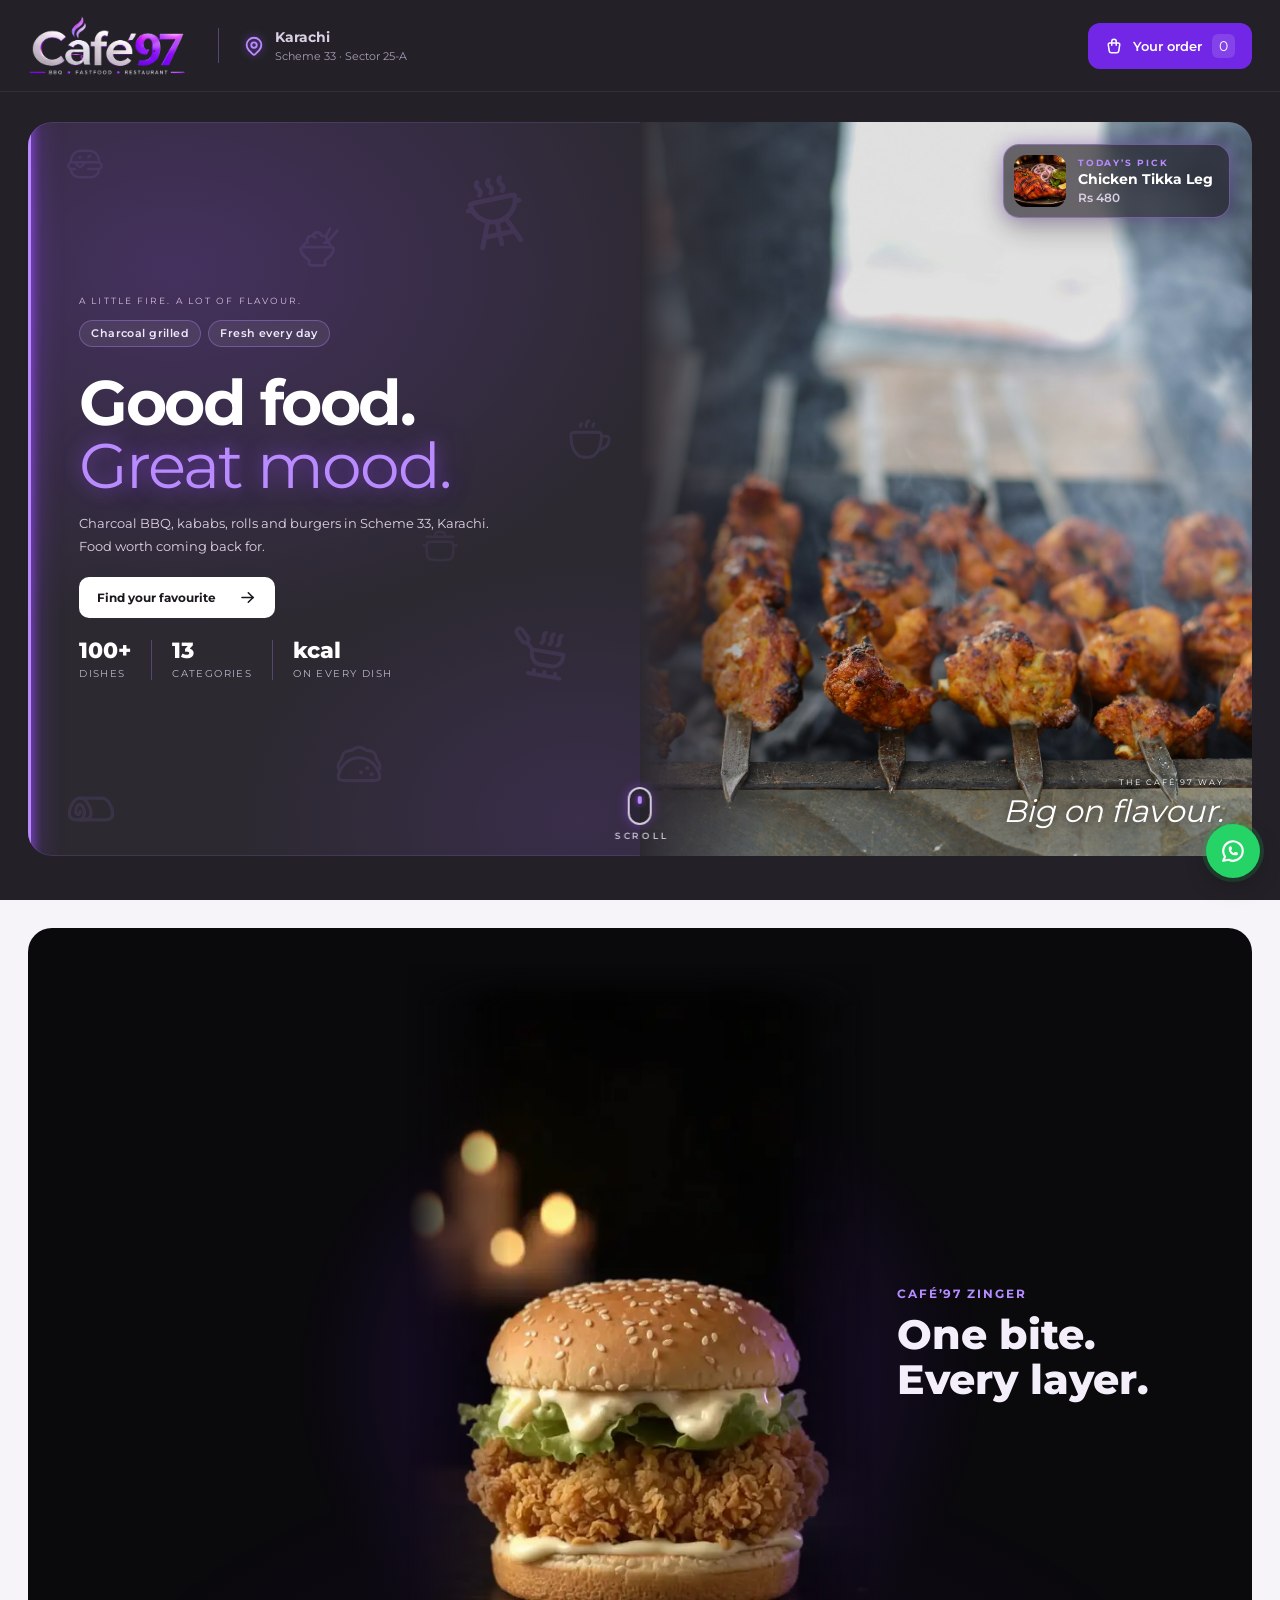
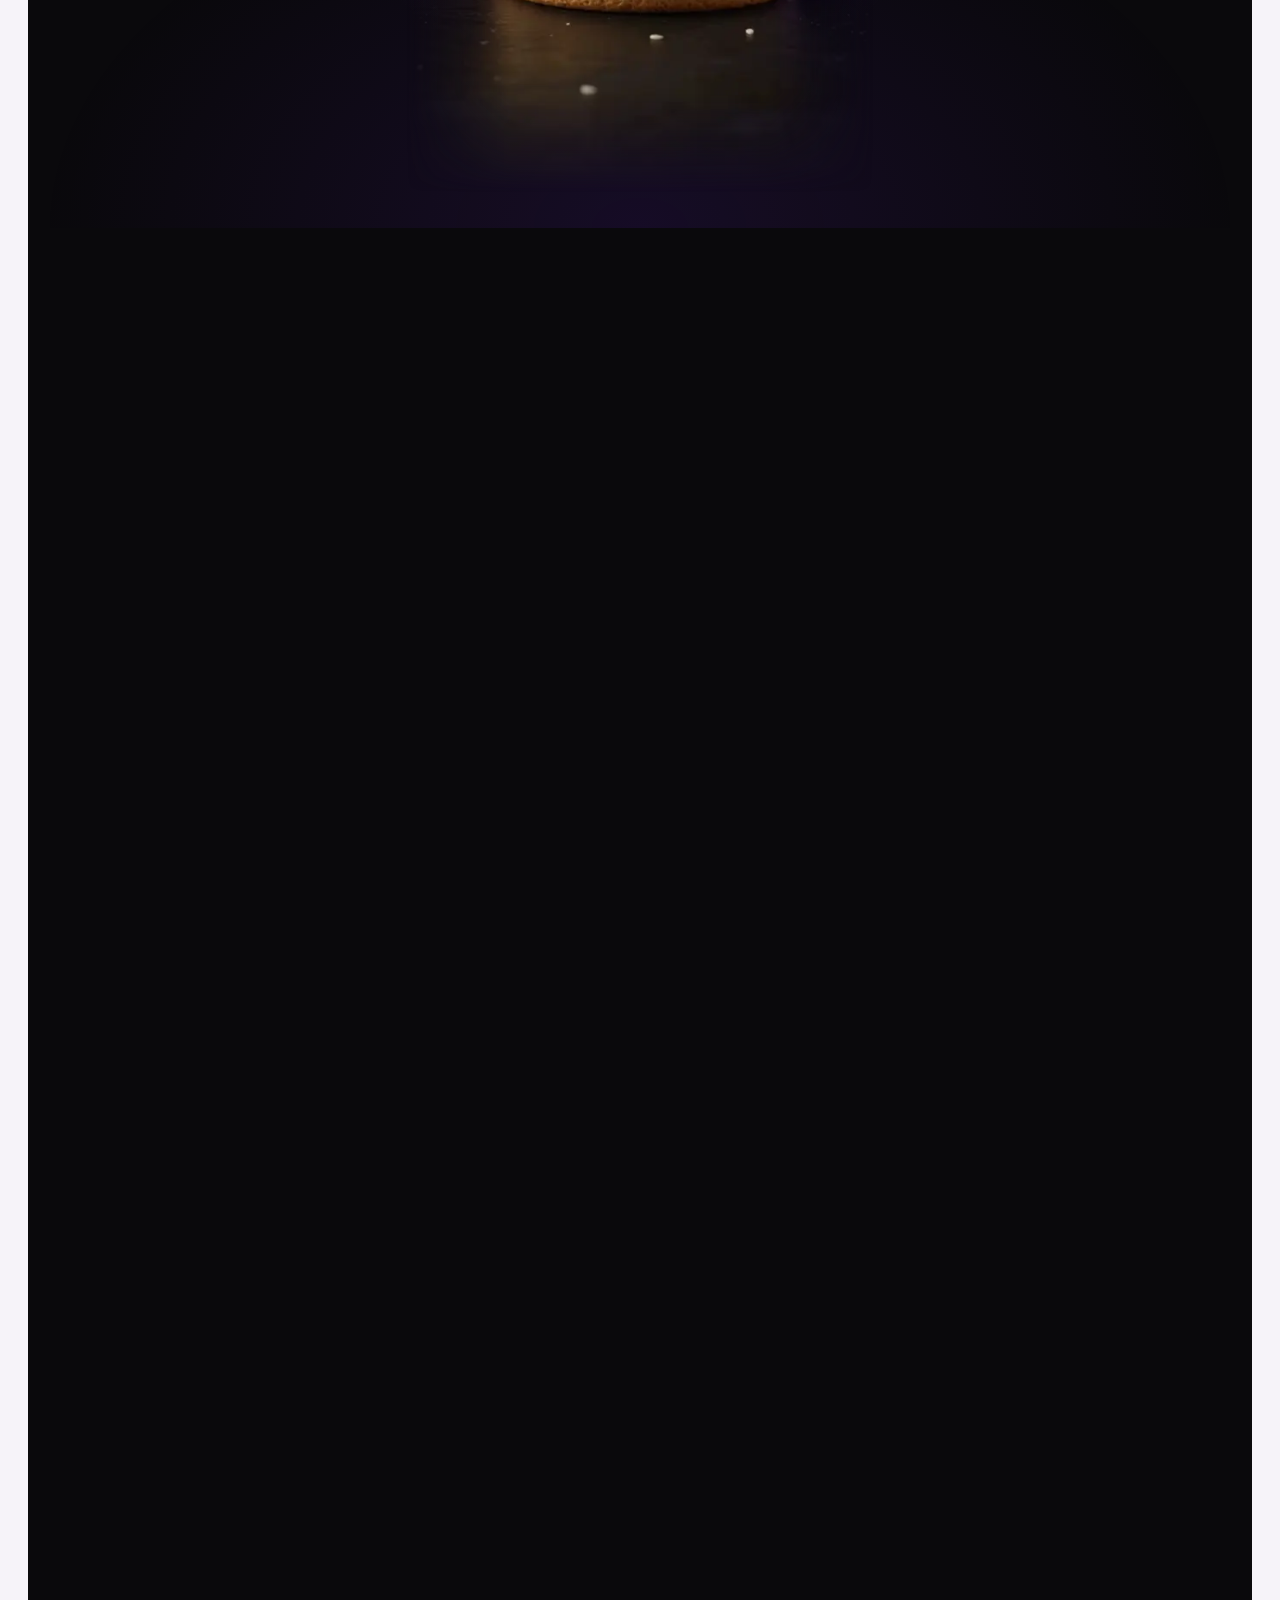
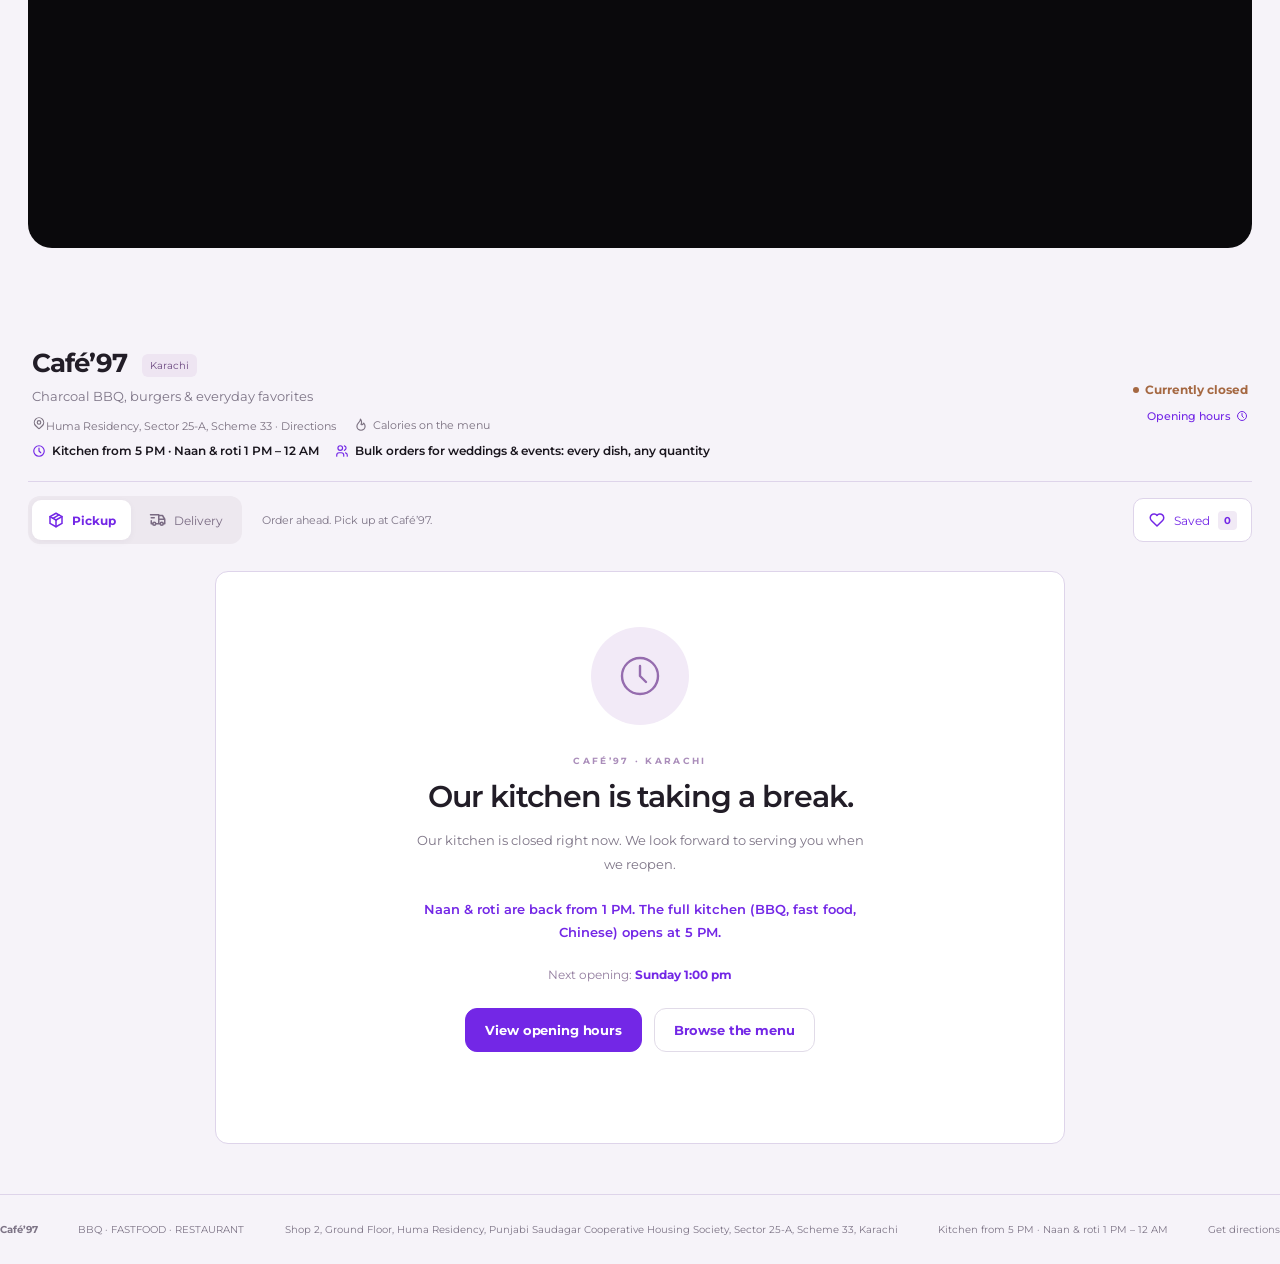
==== commit 1390ce4a: "Add zinger scroll film and new dish photos Co-Authored-By: Claude Opus 5.5 <noreply@anthropic.com>" ====
--- a/index.html
+++ b/index.html
@@ -1 +1 @@
-<!DOCTYPE html><html lang="en"><head><meta charSet="utf-8"/><link rel="preconnect" href="/" crossorigin=""/><meta name="viewport" content="width=device-width, initial-scale=1"/><link rel="preload" href="/brand/cafe97-logo.png" as="image"/><link rel="preload" as="image" href="/food/hero-grill.jpg"/><link rel="preload" as="image" href="/food/tikka.jpg"/><link rel="preload" as="image" href="/brand/cafe97-logo-light.png"/><link rel="stylesheet" href="/_next/static/chunks/2r46ibq-8h7ih.css" data-precedence="next"/><link rel="preload" as="script" fetchPriority="low" href="/_next/static/chunks/2-xwlmnlyaeq1.js"/><script src="/_next/static/chunks/0ktrcj4qarsyq.js" async=""></script><script src="/_next/static/chunks/2qyr2zzqw7k6q.js" async=""></script><script src="/_next/static/chunks/turbopack-22x0vbccdiuz1.js" async=""></script><script src="/_next/static/chunks/44oxwbh__ebkl.js" async=""></script><script src="/_next/static/chunks/2ow5hmhvpmi2c.js" async=""></script><meta name="theme-color" content="#141018"/><title>Café’97 Karachi | BBQ, Kababs, Rolls &amp; Burgers in Scheme 33</title><meta name="description" content="Charcoal BBQ and kababs, rolls, burgers, biryani and Chinese in Sector 25-A, Scheme 33, Karachi. See the full menu with prices and order on WhatsApp. Kitchen from 5 PM; naan and roti 1 PM to 12 midnight."/><link rel="canonical" href="https://www.cafe97.pk"/><meta property="og:title" content="Café’97 Karachi | BBQ, Kababs, Rolls &amp; Burgers in Scheme 33"/><meta property="og:description" content="Charcoal BBQ and kababs, rolls, burgers, biryani and Chinese in Sector 25-A, Scheme 33, Karachi. See the full menu with prices and order on WhatsApp. Kitchen from 5 PM; naan and roti 1 PM to 12 midnight."/><meta property="og:url" content="https://www.cafe97.pk"/><meta property="og:site_name" content="Café’97"/><meta property="og:locale" content="en_PK"/><meta property="og:image" content="https://www.cafe97.pk/og.jpg"/><meta property="og:image:width" content="1200"/><meta property="og:image:height" content="630"/><meta property="og:image:alt" content="Café’97 charcoal BBQ, Karachi"/><meta property="og:type" content="website"/><meta name="twitter:card" content="summary_large_image"/><meta name="twitter:title" content="Café’97 Karachi | BBQ, Kababs, Rolls &amp; Burgers in Scheme 33"/><meta name="twitter:description" content="Charcoal BBQ and kababs, rolls, burgers, biryani and Chinese in Sector 25-A, Scheme 33, Karachi. See the full menu with prices and order on WhatsApp. Kitchen from 5 PM; naan and roti 1 PM to 12 midnight."/><meta name="twitter:image" content="https://www.cafe97.pk/og.jpg"/><link rel="icon" href="/icon.png?icon.2g3fp5cg44gr7.png" sizes="512x512" type="image/png"/><link rel="apple-touch-icon" href="/apple-icon.png?apple-icon.3qk80mfharcxu.png" sizes="180x180" type="image/png"/><meta name="next-size-adjust" content=""/><script src="/_next/static/chunks/0cz1d0mv5g_q7.js" noModule=""></script></head><body><div hidden=""><!--$--><!--/$--></div><script type="application/ld+json">{"@context":"https://schema.org","@type":"Restaurant","@id":"https://www.cafe97.pk/#restaurant","name":"Café’97","url":"https://www.cafe97.pk/","image":"https://www.cafe97.pk/og.jpg","logo":"https://www.cafe97.pk/brand/cafe97-logo.png","telephone":"+923099951777","servesCuisine":["BBQ","Pakistani","Fast Food"],"priceRange":"$$","menu":"https://www.cafe97.pk/#menu","hasMap":"https://www.google.com/maps/search/?api=1&query=Cafe97&query_place_id=ChIJvU82jcg5sz4RIf9Lzt2Cbog","address":{"@type":"PostalAddress","streetAddress":"Shop 2, Ground Floor, Huma Residency, Punjabi Saudagar Cooperative Housing Society, Sector 25-A, Scheme 33","addressLocality":"Karachi","addressRegion":"Sindh","addressCountry":"PK"},"geo":{"@type":"GeoCoordinates","latitude":24.967783,"longitude":67.134132},"openingHoursSpecification":{"@type":"OpeningHoursSpecification","dayOfWeek":["Monday","Tuesday","Wednesday","Thursday","Friday","Saturday","Sunday"],"opens":"13:00","closes":"00:00"},"hasMenu":{"@type":"Menu","name":"Café’97 menu","inLanguage":"en","hasMenuSection":[{"@type":"MenuSection","name":"Specials","hasMenuItem":[{"@type":"MenuItem","name":"Double Decker Zinger","offers":{"@type":"Offer","price":850,"priceCurrency":"PKR"}}]},{"@type":"MenuSection","name":"Biryani","hasMenuItem":[{"@type":"MenuItem","name":"Chicken Biryani","offers":{"@type":"Offer","price":230,"priceCurrency":"PKR"}},{"@type":"MenuItem","name":"Chicken Pulao","offers":{"@type":"Offer","price":250,"priceCurrency":"PKR"}},{"@type":"MenuItem","name":"Aloo Biryani","offers":{"@type":"Offer","price":180,"priceCurrency":"PKR"}},{"@type":"MenuItem","name":"White Biryani","offers":{"@type":"Offer","price":230,"priceCurrency":"PKR"}}]},{"@type":"MenuSection","name":"Bar B.Q.","hasMenuItem":[{"@type":"MenuItem","name":"Chicken Tikka Leg","offers":{"@type":"Offer","price":480,"priceCurrency":"PKR"}},{"@type":"MenuItem","name":"Chicken Tikka Chest","offers":{"@type":"Offer","price":500,"priceCurrency":"PKR"}},{"@type":"MenuItem","name":"Chicken Boti","offers":{"@type":"Offer","price":650,"priceCurrency":"PKR"}},{"@type":"MenuItem","name":"Malai Boti","offers":{"@type":"Offer","price":750,"priceCurrency":"PKR"}},{"@type":"MenuItem","name":"Reshmi Kabab","offers":{"@type":"Offer","price":700,"priceCurrency":"PKR"}},{"@type":"MenuItem","name":"Seekh Kabab","offers":{"@type":"Offer","price":750,"priceCurrency":"PKR"}},{"@type":"MenuItem","name":"Beef Bihari Boti Plate","offers":{"@type":"Offer","price":850,"priceCurrency":"PKR"}},{"@type":"MenuItem","name":"Chullu Kabab with Rice","offers":{"@type":"Offer","price":1200,"priceCurrency":"PKR"}},{"@type":"MenuItem","name":"Small Puri Paratha","offers":{"@type":"Offer","price":60,"priceCurrency":"PKR"}},{"@type":"MenuItem","name":"Large Puri Paratha","offers":{"@type":"Offer","price":120,"priceCurrency":"PKR"}},{"@type":"MenuItem","name":"B.B.Q Platter","description":"Malai boti, reshmi kabab, seekh kabab, chicken tikka leg, served on rice","offers":{"@type":"Offer","price":1999,"priceCurrency":"PKR"}},{"@type":"MenuItem","name":"Beef Bihari Kabab","offers":{"@type":"Offer","price":850,"priceCurrency":"PKR"}},{"@type":"MenuItem","name":"Gola Kabab","offers":{"@type":"Offer","price":850,"priceCurrency":"PKR"}},{"@type":"MenuItem","name":"Beef Turkish Kabab","offers":{"@type":"Offer","price":800,"priceCurrency":"PKR"}},{"@type":"MenuItem","name":"Chicken Turkish Kabab","offers":{"@type":"Offer","price":750,"priceCurrency":"PKR"}}]},{"@type":"MenuSection","name":"Rolls","hasMenuItem":[{"@type":"MenuItem","name":"Chicken Chutni Roll","offers":{"@type":"Offer","price":250,"priceCurrency":"PKR"}},{"@type":"MenuItem","name":"Chicken Mayo Roll","offers":{"@type":"Offer","price":270,"priceCurrency":"PKR"}},{"@type":"MenuItem","name":"Chicken Mayo Cheese Roll","offers":{"@type":"Offer","price":340,"priceCurrency":"PKR"}},{"@type":"MenuItem","name":"Chicken Malai Roll","offers":{"@type":"Offer","price":320,"priceCurrency":"PKR"}},{"@type":"MenuItem","name":"Chicken Malai Cheese Roll","offers":{"@type":"Offer","price":390,"priceCurrency":"PKR"}},{"@type":"MenuItem","name":"Zinger Roll","offers":{"@type":"Offer","price":380,"priceCurrency":"PKR"}},{"@type":"MenuItem","name":"Zinger Mayo Roll","offers":{"@type":"Offer","price":390,"priceCurrency":"PKR"}},{"@type":"MenuItem","name":"Zinger Cheese Roll","offers":{"@type":"Offer","price":460,"priceCurrency":"PKR"}},{"@type":"MenuItem","name":"Tikka Leg Roll","offers":{"@type":"Offer","price":530,"priceCurrency":"PKR"}},{"@type":"MenuItem","name":"Reshmi Kabab Roll","offers":{"@type":"Offer","price":300,"priceCurrency":"PKR"}},{"@type":"MenuItem","name":"Reshmi Kabab Cheese Roll","offers":{"@type":"Offer","price":340,"priceCurrency":"PKR"}},{"@type":"MenuItem","name":"Seekh Kabab Roll","offers":{"@type":"Offer","price":320,"priceCurrency":"PKR"}},{"@type":"MenuItem","name":"Seekh Kabab Cheese Roll","offers":{"@type":"Offer","price":390,"priceCurrency":"PKR"}},{"@type":"MenuItem","name":"Beef Bihari Boti Roll","offers":{"@type":"Offer","price":350,"priceCurrency":"PKR"}},{"@type":"MenuItem","name":"Beef Bihari Cheese Roll","offers":{"@type":"Offer","price":420,"priceCurrency":"PKR"}}]},{"@type":"MenuSection","name":"Burgers","hasMenuItem":[{"@type":"MenuItem","name":"Zinger Burger","offers":{"@type":"Offer","price":430,"priceCurrency":"PKR"}},{"@type":"MenuItem","name":"Zinger Cheese Burger","offers":{"@type":"Offer","price":500,"priceCurrency":"PKR"}},{"@type":"MenuItem","name":"Zinger Patty with Fries","offers":{"@type":"Offer","price":450,"priceCurrency":"PKR"}},{"@type":"MenuItem","name":"Chicken Burger","offers":{"@type":"Offer","price":380,"priceCurrency":"PKR"}},{"@type":"MenuItem","name":"Chicken Cheese Burger","offers":{"@type":"Offer","price":450,"priceCurrency":"PKR"}},{"@type":"MenuItem","name":"Beef Burger","offers":{"@type":"Offer","price":500,"priceCurrency":"PKR"}},{"@type":"MenuItem","name":"Beef Cheese Burger","offers":{"@type":"Offer","price":570,"priceCurrency":"PKR"}},{"@type":"MenuItem","name":"Zinger Strips with Fries","offers":{"@type":"Offer","price":450,"priceCurrency":"PKR"}},{"@type":"MenuItem","name":"Fast Food Platter","description":"2 zinger burgers, 2 chicken burgers, 4 pc zinger strips, fries, 1L drink","offers":{"@type":"Offer","price":2150,"priceCurrency":"PKR"}}]},{"@type":"MenuSection","name":"Broast","hasMenuItem":[{"@type":"MenuItem","name":"Quarter Injected Broast Leg","offers":{"@type":"Offer","price":580,"priceCurrency":"PKR"}},{"@type":"MenuItem","name":"Quarter Injected Broast Chest","offers":{"@type":"Offer","price":660,"priceCurrency":"PKR"}},{"@type":"MenuItem","name":"Quarter Broast Leg","offers":{"@type":"Offer","price":490,"priceCurrency":"PKR"}},{"@type":"MenuItem","name":"Quarter Broast Chest","offers":{"@type":"Offer","price":550,"priceCurrency":"PKR"}}]},{"@type":"MenuSection","name":"Sandwiches","hasMenuItem":[{"@type":"MenuItem","name":"Chicken Sandwich","offers":{"@type":"Offer","price":400,"priceCurrency":"PKR"}},{"@type":"MenuItem","name":"Chicken Cheese Sandwich","offers":{"@type":"Offer","price":450,"priceCurrency":"PKR"}},{"@type":"MenuItem","name":"Club Sandwich","offers":{"@type":"Offer","price":470,"priceCurrency":"PKR"}},{"@type":"MenuItem","name":"Club Cheese Sandwich","offers":{"@type":"Offer","price":540,"priceCurrency":"PKR"}},{"@type":"MenuItem","name":"Fajita Sandwich","offers":{"@type":"Offer","price":470,"priceCurrency":"PKR"}},{"@type":"MenuItem","name":"Fajita Cheese Sandwich","offers":{"@type":"Offer","price":550,"priceCurrency":"PKR"}},{"@type":"MenuItem","name":"Malai Sandwich","offers":{"@type":"Offer","price":530,"priceCurrency":"PKR"}},{"@type":"MenuItem","name":"Malai Cheese Sandwich","offers":{"@type":"Offer","price":600,"priceCurrency":"PKR"}},{"@type":"MenuItem","name":"BBQ Sandwich","offers":{"@type":"Offer","price":530,"priceCurrency":"PKR"}},{"@type":"MenuItem","name":"BBQ Cheese Sandwich","offers":{"@type":"Offer","price":600,"priceCurrency":"PKR"}},{"@type":"MenuItem","name":"Fajita Club Sandwich","offers":{"@type":"Offer","price":520,"priceCurrency":"PKR"}},{"@type":"MenuItem","name":"Malai Club Sandwich","offers":{"@type":"Offer","price":580,"priceCurrency":"PKR"}},{"@type":"MenuItem","name":"BBQ Club Sandwich","offers":{"@type":"Offer","price":580,"priceCurrency":"PKR"}}]},{"@type":"MenuSection","name":"Chinese","hasMenuItem":[{"@type":"MenuItem","name":"Chicken Chowmein","offers":{"@type":"Offer","price":700,"priceCurrency":"PKR"}},{"@type":"MenuItem","name":"Chicken Fried Rice","offers":{"@type":"Offer","price":650,"priceCurrency":"PKR"}},{"@type":"MenuItem","name":"Egg Fried Rice","offers":{"@type":"Offer","price":550,"priceCurrency":"PKR"}},{"@type":"MenuItem","name":"Veggie Rice","offers":{"@type":"Offer","price":450,"priceCurrency":"PKR"}},{"@type":"MenuItem","name":"Shashlik","offers":{"@type":"Offer","price":450,"priceCurrency":"PKR"}},{"@type":"MenuItem","name":"Shashlik with Rice","offers":{"@type":"Offer","price":850,"priceCurrency":"PKR"}},{"@type":"MenuItem","name":"Manchurian","offers":{"@type":"Offer","price":600,"priceCurrency":"PKR"}}]},{"@type":"MenuSection","name":"Fries","hasMenuItem":[{"@type":"MenuItem","name":"Pizza Fries","offers":{"@type":"Offer","price":550,"priceCurrency":"PKR"}},{"@type":"MenuItem","name":"Mayo Fries","offers":{"@type":"Offer","price":250,"priceCurrency":"PKR"}},{"@type":"MenuItem","name":"Mayo Garlic Fries","offers":{"@type":"Offer","price":250,"priceCurrency":"PKR"}},{"@type":"MenuItem","name":"Small Fries","offers":{"@type":"Offer","price":150,"priceCurrency":"PKR"}},{"@type":"MenuItem","name":"Large Fries","offers":{"@type":"Offer","price":230,"priceCurrency":"PKR"}},{"@type":"MenuItem","name":"Cheese Fries","offers":{"@type":"Offer","price":350,"priceCurrency":"PKR"}},{"@type":"MenuItem","name":"Loaded Fries","offers":{"@type":"Offer","price":600,"priceCurrency":"PKR"}}]},{"@type":"MenuSection","name":"Naan","hasMenuItem":[{"@type":"MenuItem","name":"Sada Naan","offers":{"@type":"Offer","price":30,"priceCurrency":"PKR"}},{"@type":"MenuItem","name":"Kulcha","offers":{"@type":"Offer","price":35,"priceCurrency":"PKR"}},{"@type":"MenuItem","name":"Garlic Naan","offers":{"@type":"Offer","price":65,"priceCurrency":"PKR"}},{"@type":"MenuItem","name":"Til Wala Naan","offers":{"@type":"Offer","price":60,"priceCurrency":"PKR"}},{"@type":"MenuItem","name":"Chapati","offers":{"@type":"Offer","price":25,"priceCurrency":"PKR"}}]},{"@type":"MenuSection","name":"Cold Drinks","hasMenuItem":[{"@type":"MenuItem","name":"7Up · Pepsi · Dew · Mirinda","offers":{"@type":"Offer","price":110,"priceCurrency":"PKR"}},{"@type":"MenuItem","name":"Sting","offers":{"@type":"Offer","price":110,"priceCurrency":"PKR"}},{"@type":"MenuItem","name":"Small Water","offers":{"@type":"Offer","price":60,"priceCurrency":"PKR"}},{"@type":"MenuItem","name":"Large Water","offers":{"@type":"Offer","price":120,"priceCurrency":"PKR"}}]},{"@type":"MenuSection","name":"Extras","hasMenuItem":[{"@type":"MenuItem","name":"Slice Cheese","offers":{"@type":"Offer","price":70,"priceCurrency":"PKR"}},{"@type":"MenuItem","name":"Mayo Dip","offers":{"@type":"Offer","price":40,"priceCurrency":"PKR"}},{"@type":"MenuItem","name":"Garlic Mayo Dip","offers":{"@type":"Offer","price":40,"priceCurrency":"PKR"}},{"@type":"MenuItem","name":"BBQ Sauce Dip","offers":{"@type":"Offer","price":40,"priceCurrency":"PKR"}},{"@type":"MenuItem","name":"Chilli Garlic Dip","offers":{"@type":"Offer","price":40,"priceCurrency":"PKR"}},{"@type":"MenuItem","name":"Chatni Raita","offers":{"@type":"Offer","price":30,"priceCurrency":"PKR"}},{"@type":"MenuItem","name":"Extra Bun","offers":{"@type":"Offer","price":50,"priceCurrency":"PKR"}},{"@type":"MenuItem","name":"Masala","offers":{"@type":"Offer","price":20,"priceCurrency":"PKR"}},{"@type":"MenuItem","name":"Disposable Glass","offers":{"@type":"Offer","price":10,"priceCurrency":"PKR"}}]},{"@type":"MenuSection","name":"Combo Deals","hasMenuItem":[{"@type":"MenuItem","name":"BBQ Single Combo","description":"Tikka leg, 2 naan, raita, 345ml drink · was 650","offers":{"@type":"Offer","price":540,"priceCurrency":"PKR"}},{"@type":"MenuItem","name":"BBQ Double Combo","description":"Tikka leg, seekh kabab, 4 naan, raita, 1L drink · was 1,510","offers":{"@type":"Offer","price":1300,"priceCurrency":"PKR"}},{"@type":"MenuItem","name":"Fast Food Single Combo","description":"Zinger burger, small fries, 345ml drink · was 690","offers":{"@type":"Offer","price":550,"priceCurrency":"PKR"}},{"@type":"MenuItem","name":"Fast Food Double Combo","description":"2 zinger burgers, large fries, 1L drink · was 1,290","offers":{"@type":"Offer","price":1100,"priceCurrency":"PKR"}},{"@type":"MenuItem","name":"Chicken Burger Deal","description":"2 chicken burgers, fries, 500ml drink · was 1,130","offers":{"@type":"Offer","price":999,"priceCurrency":"PKR"}},{"@type":"MenuItem","name":"Roll & Tikka Deal","description":"2 chicken rolls, tikka leg, 4 chapati, 500ml drink · was 1,220","offers":{"@type":"Offer","price":1050,"priceCurrency":"PKR"}},{"@type":"MenuItem","name":"Beef Burger & Strips Deal","description":"Beef burger, 8 pc zinger strips, fries, 1L drink · was 1,810","offers":{"@type":"Offer","price":1550,"priceCurrency":"PKR"}}]}]}}</script><div class="splash" aria-hidden="true"><span class="splash-strip left"></span><span class="splash-strip right"></span><img src="/brand/cafe97-logo.png" alt="" class="splash-logo"/><span class="splash-line"></span></div><div class="ordering-app"><a class="skip-link" href="#menu">Skip to menu</a><header class="site-header"><a class="ordering-brand" href="/" aria-label="Café’97 home"><img src="/brand/cafe97-logo.png" alt="Café’97" width="130"/><span class="header-location"><svg xmlns="http://www.w3.org/2000/svg" width="16" height="16" viewBox="0 0 24 24" fill="none" stroke="currentColor" stroke-width="2" stroke-linecap="round" stroke-linejoin="round" class="tabler-icon tabler-icon-map-pin"><path d="M9 11a3 3 0 1 0 6 0a3 3 0 0 0 -6 0"></path><path d="M17.657 16.657l-4.243 4.243a2 2 0 0 1 -2.827 0l-4.244 -4.243a8 8 0 1 1 11.314 0"></path></svg> Karachi<!-- --> <small>Scheme 33 · Sector 25-A</small></span></a><div class="header-actions"><button class="bag-button"><svg xmlns="http://www.w3.org/2000/svg" width="18" height="18" viewBox="0 0 24 24" fill="none" stroke="currentColor" stroke-width="2" stroke-linecap="round" stroke-linejoin="round" class="tabler-icon tabler-icon-shopping-bag"><path d="M6.331 8h11.339a2 2 0 0 1 1.977 2.304l-1.255 8.152a3 3 0 0 1 -2.966 2.544h-6.852a3 3 0 0 1 -2.965 -2.544l-1.255 -8.152a2 2 0 0 1 1.977 -2.304"></path><path d="M9 11v-5a3 3 0 0 1 6 0v5"></path></svg><span class="bag-label">Your order</span><span>0</span></button></div></header><main class="ordering-main"><section class="restaurant-banner"><div class="hero-doodles" aria-hidden="true"><span class="doodle d-bbq-grill" style="--icon:url(/icons/food/bbq-grill.svg)"></span><span class="doodle d-pan-03" style="--icon:url(/icons/food/pan-03.svg)"></span><span class="doodle d-rice-bowl-01" style="--icon:url(/icons/food/rice-bowl-01.svg)"></span><span class="doodle d-taco-01" style="--icon:url(/icons/food/taco-01.svg)"></span><span class="doodle d-coffee-02" style="--icon:url(/icons/food/coffee-02.svg)"></span><span class="doodle d-bread-02" style="--icon:url(/icons/food/bread-02.svg)"></span><span class="doodle d-hamburger-02" style="--icon:url(/icons/food/hamburger-02.svg)"></span><span class="doodle d-cooking-pot" style="--icon:url(/icons/food/cooking-pot.svg)"></span></div><div class="banner-copy"><span class="banner-kicker">A LITTLE FIRE. A LOT OF FLAVOUR.</span><div class="trust-badges"><span>Charcoal grilled</span><span>Fresh every day</span></div><h1>Good food.<br/><em>Great mood.</em></h1><p>Charcoal BBQ, kababs, rolls and burgers in Scheme 33, Karachi. Food worth coming back for.</p><a class="hero-menu-link" href="#menu">Find your favourite <svg xmlns="http://www.w3.org/2000/svg" width="19" height="19" viewBox="0 0 24 24" fill="none" stroke="currentColor" stroke-width="2" stroke-linecap="round" stroke-linejoin="round" class="tabler-icon tabler-icon-arrow-right"><path d="M5 12l14 0"></path><path d="M13 18l6 -6"></path><path d="M13 6l6 6"></path></svg></a><dl class="hero-facts"><div><dt>100<!-- -->+</dt><dd>dishes</dd></div><div><dt>13</dt><dd>categories</dd></div><div><dt>kcal</dt><dd>on every dish</dd></div></dl></div><div class="banner-photograph"><img src="/food/hero-grill.jpg" alt="Food on a charcoal grill"/><a class="hero-pick" href="#menu"><img src="/food/tikka.jpg" alt=""/><span><small>Today’s pick</small><strong>Chicken Tikka Leg</strong><em>Rs 480</em></span></a><div class="photo-caption"><span>THE CAFÉ’97 WAY</span><strong>Big on flavour.</strong></div></div><a class="scroll-cue" href="#menu" aria-label="Scroll to the menu"><span class="mouse"><i></i></span><small>Scroll</small></a></section><section class="restaurant-info"><div class="restaurant-mark"><img src="/brand/cafe97-logo-light.png" alt="Café’97"/></div><div><h2>Café’97 <span>Karachi</span></h2><p>Charcoal BBQ, burgers &amp; everyday favorites</p><div class="restaurant-meta"><a href="https://www.google.com/maps/dir/?api=1&amp;destination=Cafe97&amp;destination_place_id=ChIJvU82jcg5sz4RIf9Lzt2Cbog" target="_blank" rel="noopener"><svg xmlns="http://www.w3.org/2000/svg" width="14" height="14" viewBox="0 0 24 24" fill="none" stroke="currentColor" stroke-width="2" stroke-linecap="round" stroke-linejoin="round" class="tabler-icon tabler-icon-map-pin"><path d="M9 11a3 3 0 1 0 6 0a3 3 0 0 0 -6 0"></path><path d="M17.657 16.657l-4.243 4.243a2 2 0 0 1 -2.827 0l-4.244 -4.243a8 8 0 1 1 11.314 0"></path></svg>Huma Residency, Sector 25-A, Scheme 33<!-- --> · Directions</a><span><svg xmlns="http://www.w3.org/2000/svg" width="14" height="14" viewBox="0 0 24 24" fill="none" stroke="currentColor" stroke-width="2" stroke-linecap="round" stroke-linejoin="round" class="tabler-icon tabler-icon-flame"><path d="M12 10.941c2.333 -3.308 .167 -7.823 -1 -8.941c0 3.395 -2.235 5.299 -3.667 6.706c-1.43 1.408 -2.333 3.294 -2.333 5.588c0 3.704 3.134 6.706 7 6.706c3.866 0 7 -3.002 7 -6.706c0 -1.712 -1.232 -4.403 -2.333 -5.588c-2.084 3.353 -3.257 3.353 -4.667 2.235"></path></svg>Calories on the menu</span></div><ul class="restaurant-notes"><li><svg xmlns="http://www.w3.org/2000/svg" width="14" height="14" viewBox="0 0 24 24" fill="none" stroke="currentColor" stroke-width="2" stroke-linecap="round" stroke-linejoin="round" class="tabler-icon tabler-icon-clock"><path d="M3 12a9 9 0 1 0 18 0a9 9 0 0 0 -18 0"></path><path d="M12 7v5l3 3"></path></svg>Kitchen from 5 PM · Naan &amp; roti 1 PM – 12 AM</li><li><svg xmlns="http://www.w3.org/2000/svg" width="14" height="14" viewBox="0 0 24 24" fill="none" stroke="currentColor" stroke-width="2" stroke-linecap="round" stroke-linejoin="round" class="tabler-icon tabler-icon-users"><path d="M5 7a4 4 0 1 0 8 0a4 4 0 1 0 -8 0"></path><path d="M3 21v-2a4 4 0 0 1 4 -4h4a4 4 0 0 1 4 4v2"></path><path d="M16 3.13a4 4 0 0 1 0 7.75"></path><path d="M21 21v-2a4 4 0 0 0 -3 -3.85"></path></svg>Bulk orders for weddings &amp; events: every dish, any quantity</li></ul></div><div class="restaurant-availability"><span class="availability-label closed">Checking availability…</span><button class="text-button">Opening hours <svg xmlns="http://www.w3.org/2000/svg" width="12" height="12" viewBox="0 0 24 24" fill="none" stroke="currentColor" stroke-width="2" stroke-linecap="round" stroke-linejoin="round" class="tabler-icon tabler-icon-clock"><path d="M3 12a9 9 0 1 0 18 0a9 9 0 0 0 -18 0"></path><path d="M12 7v5l3 3"></path></svg></button></div></section><div class="experience-bar"><div class="order-mode" aria-label="Order method"><button aria-pressed="true"><svg xmlns="http://www.w3.org/2000/svg" width="18" height="18" viewBox="0 0 24 24" fill="none" stroke="currentColor" stroke-width="2" stroke-linecap="round" stroke-linejoin="round" class="tabler-icon tabler-icon-package"><path d="M12 3l8 4.5l0 9l-8 4.5l-8 -4.5l0 -9l8 -4.5"></path><path d="M12 12l8 -4.5"></path><path d="M12 12l0 9"></path><path d="M12 12l-8 -4.5"></path><path d="M16 5.25l-8 4.5"></path></svg>Pickup</button><button aria-pressed="false"><svg xmlns="http://www.w3.org/2000/svg" width="18" height="18" viewBox="0 0 24 24" fill="none" stroke="currentColor" stroke-width="2" stroke-linecap="round" stroke-linejoin="round" class="tabler-icon tabler-icon-truck-delivery"><path d="M5 17a2 2 0 1 0 4 0a2 2 0 1 0 -4 0"></path><path d="M15 17a2 2 0 1 0 4 0a2 2 0 1 0 -4 0"></path><path d="M5 17h-2v-4m-1 -8h11v12m-4 0h6m4 0h2v-6h-8m0 -5h5l3 5"></path><path d="M3 9l4 0"></path></svg>Delivery</button></div><span>Order ahead. Pick up at Café’97.</span><button class="saved-menu-button" aria-pressed="false"><svg xmlns="http://www.w3.org/2000/svg" width="18" height="18" viewBox="0 0 24 24" fill="none" stroke="currentColor" stroke-width="2" stroke-linecap="round" stroke-linejoin="round" class="tabler-icon tabler-icon-heart"><path d="M19.5 12.572l-7.5 7.428l-7.5 -7.428a5 5 0 1 1 7.5 -6.566a5 5 0 1 1 7.5 6.572"></path></svg> Saved <b>0</b></button></div><div class="ordering-layout"><aside class="menu-categories"><h3>Our menu</h3><button class="selected" aria-pressed="true"><span class="cat-ico" style="--icon:url(/icons/food/dish-01.svg)"><b class="cat-count">100</b></span><strong>All items</strong></button><button class="" aria-pressed="false"><span class="cat-ico" style="--icon:url(/icons/food/spoon-and-fork.svg)"><b class="cat-count">1</b></span><strong>Specials</strong></button><button class="" aria-pressed="false"><span class="cat-ico" style="--icon:url(/icons/food/rice-bowl-01.svg)"><b class="cat-count">4</b></span><strong>Biryani</strong></button><button class="" aria-pressed="false"><span class="cat-ico" style="--icon:url(/icons/food/bbq-grill.svg)"><b class="cat-count">15</b></span><strong>Bar B.Q.</strong></button><button class="" aria-pressed="false"><span class="cat-ico" style="--icon:url(/icons/food/bread-02.svg)"><b class="cat-count">15</b></span><strong>Rolls</strong></button><button class="" aria-pressed="false"><span class="cat-ico" style="--icon:url(/icons/food/hamburger-02.svg)"><b class="cat-count">9</b></span><strong>Burgers</strong></button><button class="" aria-pressed="false"><span class="cat-ico" style="--icon:url(/icons/food/spoon-and-fork.svg)"><b class="cat-count">4</b></span><strong>Broast</strong></button><button class="" aria-pressed="false"><span class="cat-ico" style="--icon:url(/icons/food/sandwich.svg)"><b class="cat-count">13</b></span><strong>Sandwiches</strong></button><button class="" aria-pressed="false"><span class="cat-ico" style="--icon:url(/icons/food/noodles.svg)"><b class="cat-count">7</b></span><strong>Chinese</strong></button><button class="" aria-pressed="false"><span class="cat-ico" style="--icon:url(/icons/food/french-fries-02.svg)"><b class="cat-count">7</b></span><strong>Fries</strong></button><button class="" aria-pressed="false"><span class="cat-ico" style="--icon:url(/icons/food/bread-04.svg)"><b class="cat-count">5</b></span><strong>Naan</strong></button><button class="" aria-pressed="false"><span class="cat-ico" style="--icon:url(/icons/food/soft-drink-02.svg)"><b class="cat-count">4</b></span><strong>Cold Drinks</strong></button><button class="" aria-pressed="false"><span class="cat-ico" style="--icon:url(/icons/food/cheese.svg)"><b class="cat-count">9</b></span><strong>Extras</strong></button><button class="" aria-pressed="false"><span class="cat-ico" style="--icon:url(/icons/food/spoon-and-fork.svg)"><b class="cat-count">7</b></span><strong>Combo Deals</strong></button></aside><div class="cat-slider" aria-hidden="true"><span></span></div><section id="menu" class="menu-section"><div class="menu-sticky-sentinel" aria-hidden="true"></div><div class="menu-sticky"><div class="menu-toolbar"><label class="search"><svg xmlns="http://www.w3.org/2000/svg" width="18" height="18" viewBox="0 0 24 24" fill="none" stroke="currentColor" stroke-width="2" stroke-linecap="round" stroke-linejoin="round" class="tabler-icon tabler-icon-search"><path d="M3 10a7 7 0 1 0 14 0a7 7 0 1 0 -14 0"></path><path d="M21 21l-6 -6"></path></svg><input aria-label="Search menu" placeholder="Search the menu" value=""/></label><select class="menu-sort" aria-label="Sort menu"><option value="menu" selected="">Our menu order</option><option value="price-low">Price: low to high</option><option value="price-high">Price: high to low</option><option value="calories">Calories: low to high</option></select></div><div class="discovery-filters" aria-label="Menu highlights"><button aria-pressed="true" class="active">All dishes<span>100</span></button><button aria-pressed="false" class="">Chef’s special<span>2</span></button><button aria-pressed="false" class="">Recommended<span>4</span></button><button aria-pressed="false" class="">Spicy<span>1</span></button><button aria-pressed="false" class="">Vegetarian<span>26</span></button><button aria-pressed="false" class="">High-protein<span>28</span></button></div></div><div class="section-title"><h2>What are you in the mood for?</h2><span class="muted">100 dishes · Prices in PKR</span></div><div class="food-grid"><article class="food-card "><button class="save-dish " aria-label="Save Double Decker Zinger" aria-pressed="false"><svg xmlns="http://www.w3.org/2000/svg" width="19" height="19" viewBox="0 0 24 24" fill="none" stroke="currentColor" stroke-width="2" stroke-linecap="round" stroke-linejoin="round" class="tabler-icon tabler-icon-heart"><path d="M19.5 12.572l-7.5 7.428l-7.5 -7.428a5 5 0 1 1 7.5 -6.566a5 5 0 1 1 7.5 6.572"></path></svg></button><button class="food-image" aria-label="View Double Decker Zinger"><img src="/food/zinger-2.jpg" alt="Double Decker Zinger" loading="lazy"/></button><div class="food-content"><div class="food-meta"><span>Specials</span><span class="kcal" title="Approximate calories"><svg xmlns="http://www.w3.org/2000/svg" width="13" height="13" viewBox="0 0 24 24" fill="none" stroke="currentColor" stroke-width="2" stroke-linecap="round" stroke-linejoin="round" class="tabler-icon tabler-icon-flame" aria-hidden="true"><path d="M12 10.941c2.333 -3.308 .167 -7.823 -1 -8.941c0 3.395 -2.235 5.299 -3.667 6.706c-1.43 1.408 -2.333 3.294 -2.333 5.588c0 3.704 3.134 6.706 7 6.706c3.866 0 7 -3.002 7 -6.706c0 -1.712 -1.232 -4.403 -2.333 -5.588c-2.084 3.353 -3.257 3.353 -4.667 2.235"></path></svg>~<!-- -->950<!-- --> <!-- -->kcal</span></div><div class="menu-badges"><span class="menu-badge badge-high-protein"><svg xmlns="http://www.w3.org/2000/svg" width="12" height="12" viewBox="0 0 24 24" fill="none" stroke="currentColor" stroke-width="2" stroke-linecap="round" stroke-linejoin="round" class="tabler-icon tabler-icon-barbell" aria-hidden="true"><path d="M2 12h1"></path><path d="M6 8h-2a1 1 0 0 0 -1 1v6a1 1 0 0 0 1 1h2"></path><path d="M6 7v10a1 1 0 0 0 1 1h1a1 1 0 0 0 1 -1v-10a1 1 0 0 0 -1 -1h-1a1 1 0 0 0 -1 1"></path><path d="M9 12h6"></path><path d="M15 7v10a1 1 0 0 0 1 1h1a1 1 0 0 0 1 -1v-10a1 1 0 0 0 -1 -1h-1a1 1 0 0 0 -1 1"></path><path d="M18 8h2a1 1 0 0 1 1 1v6a1 1 0 0 1 -1 1h-2"></path><path d="M22 12h-1"></path></svg>High-protein</span></div><h3>Double Decker Zinger</h3><p></p><div class="food-bottom"><span class="menu-price"><strong>Rs 850</strong></span><button class="add-button" disabled="" aria-label="Add Double Decker Zinger"><svg xmlns="http://www.w3.org/2000/svg" width="17" height="17" viewBox="0 0 24 24" fill="none" stroke="currentColor" stroke-width="2" stroke-linecap="round" stroke-linejoin="round" class="tabler-icon tabler-icon-plus"><path d="M12 5l0 14"></path><path d="M5 12l14 0"></path></svg><span>Add</span></button></div></div></article><article class="food-card "><button class="save-dish " aria-label="Save Chicken Biryani" aria-pressed="false"><svg xmlns="http://www.w3.org/2000/svg" width="19" height="19" viewBox="0 0 24 24" fill="none" stroke="currentColor" stroke-width="2" stroke-linecap="round" stroke-linejoin="round" class="tabler-icon tabler-icon-heart"><path d="M19.5 12.572l-7.5 7.428l-7.5 -7.428a5 5 0 1 1 7.5 -6.566a5 5 0 1 1 7.5 6.572"></path></svg></button><button class="food-image" aria-label="View Chicken Biryani"><img src="/food/biryani.jpg" alt="Chicken Biryani" loading="lazy"/></button><div class="food-content"><div class="food-meta"><span>Biryani</span><span class="kcal" title="Approximate calories"><svg xmlns="http://www.w3.org/2000/svg" width="13" height="13" viewBox="0 0 24 24" fill="none" stroke="currentColor" stroke-width="2" stroke-linecap="round" stroke-linejoin="round" class="tabler-icon tabler-icon-flame" aria-hidden="true"><path d="M12 10.941c2.333 -3.308 .167 -7.823 -1 -8.941c0 3.395 -2.235 5.299 -3.667 6.706c-1.43 1.408 -2.333 3.294 -2.333 5.588c0 3.704 3.134 6.706 7 6.706c3.866 0 7 -3.002 7 -6.706c0 -1.712 -1.232 -4.403 -2.333 -5.588c-2.084 3.353 -3.257 3.353 -4.667 2.235"></path></svg>~<!-- -->900<!-- --> <!-- -->kcal</span></div><div class="menu-badges"></div><h3>Chicken Biryani</h3><p></p><div class="food-bottom"><span class="menu-price"><strong>Rs 230</strong></span><button class="add-button" disabled="" aria-label="Add Chicken Biryani"><svg xmlns="http://www.w3.org/2000/svg" width="17" height="17" viewBox="0 0 24 24" fill="none" stroke="currentColor" stroke-width="2" stroke-linecap="round" stroke-linejoin="round" class="tabler-icon tabler-icon-plus"><path d="M12 5l0 14"></path><path d="M5 12l14 0"></path></svg><span>Add</span></button></div></div></article><article class="food-card "><button class="save-dish " aria-label="Save Chicken Pulao" aria-pressed="false"><svg xmlns="http://www.w3.org/2000/svg" width="19" height="19" viewBox="0 0 24 24" fill="none" stroke="currentColor" stroke-width="2" stroke-linecap="round" stroke-linejoin="round" class="tabler-icon tabler-icon-heart"><path d="M19.5 12.572l-7.5 7.428l-7.5 -7.428a5 5 0 1 1 7.5 -6.566a5 5 0 1 1 7.5 6.572"></path></svg></button><button class="food-image" aria-label="View Chicken Pulao"><img src="/food/pulao.jpg" alt="Chicken Pulao" loading="lazy"/></button><div class="food-content"><div class="food-meta"><span>Biryani</span><span class="kcal" title="Approximate calories"><svg xmlns="http://www.w3.org/2000/svg" width="13" height="13" viewBox="0 0 24 24" fill="none" stroke="currentColor" stroke-width="2" stroke-linecap="round" stroke-linejoin="round" class="tabler-icon tabler-icon-flame" aria-hidden="true"><path d="M12 10.941c2.333 -3.308 .167 -7.823 -1 -8.941c0 3.395 -2.235 5.299 -3.667 6.706c-1.43 1.408 -2.333 3.294 -2.333 5.588c0 3.704 3.134 6.706 7 6.706c3.866 0 7 -3.002 7 -6.706c0 -1.712 -1.232 -4.403 -2.333 -5.588c-2.084 3.353 -3.257 3.353 -4.667 2.235"></path></svg>~<!-- -->800<!-- --> <!-- -->kcal</span></div><div class="menu-badges"></div><h3>Chicken Pulao</h3><p></p><div class="food-bottom"><span class="menu-price"><strong>Rs 250</strong></span><button class="add-button" disabled="" aria-label="Add Chicken Pulao"><svg xmlns="http://www.w3.org/2000/svg" width="17" height="17" viewBox="0 0 24 24" fill="none" stroke="currentColor" stroke-width="2" stroke-linecap="round" stroke-linejoin="round" class="tabler-icon tabler-icon-plus"><path d="M12 5l0 14"></path><path d="M5 12l14 0"></path></svg><span>Add</span></button></div></div></article><article class="food-card "><button class="save-dish " aria-label="Save Chicken Tikka Leg" aria-pressed="false"><svg xmlns="http://www.w3.org/2000/svg" width="19" height="19" viewBox="0 0 24 24" fill="none" stroke="currentColor" stroke-width="2" stroke-linecap="round" stroke-linejoin="round" class="tabler-icon tabler-icon-heart"><path d="M19.5 12.572l-7.5 7.428l-7.5 -7.428a5 5 0 1 1 7.5 -6.566a5 5 0 1 1 7.5 6.572"></path></svg></button><button class="food-image" aria-label="View Chicken Tikka Leg"><img src="/food/tikka.jpg" alt="Chicken Tikka Leg" loading="lazy"/></button><div class="food-content"><div class="food-meta"><span>Bar B.Q.</span><span class="kcal" title="Approximate calories"><svg xmlns="http://www.w3.org/2000/svg" width="13" height="13" viewBox="0 0 24 24" fill="none" stroke="currentColor" stroke-width="2" stroke-linecap="round" stroke-linejoin="round" class="tabler-icon tabler-icon-flame" aria-hidden="true"><path d="M12 10.941c2.333 -3.308 .167 -7.823 -1 -8.941c0 3.395 -2.235 5.299 -3.667 6.706c-1.43 1.408 -2.333 3.294 -2.333 5.588c0 3.704 3.134 6.706 7 6.706c3.866 0 7 -3.002 7 -6.706c0 -1.712 -1.232 -4.403 -2.333 -5.588c-2.084 3.353 -3.257 3.353 -4.667 2.235"></path></svg>~<!-- -->350<!-- --> <!-- -->kcal</span></div><div class="menu-badges"><span class="menu-badge badge-recommended"><svg xmlns="http://www.w3.org/2000/svg" width="12" height="12" viewBox="0 0 24 24" fill="none" stroke="currentColor" stroke-width="2" stroke-linecap="round" stroke-linejoin="round" class="tabler-icon tabler-icon-thumb-up" aria-hidden="true"><path d="M7 11v8a1 1 0 0 1 -1 1h-2a1 1 0 0 1 -1 -1v-7a1 1 0 0 1 1 -1h3a4 4 0 0 0 4 -4v-1a2 2 0 0 1 4 0v5h3a2 2 0 0 1 2 2l-1 5a2 3 0 0 1 -2 2h-7a3 3 0 0 1 -3 -3"></path></svg>Recommended</span><span class="menu-badge badge-high-protein"><svg xmlns="http://www.w3.org/2000/svg" width="12" height="12" viewBox="0 0 24 24" fill="none" stroke="currentColor" stroke-width="2" stroke-linecap="round" stroke-linejoin="round" class="tabler-icon tabler-icon-barbell" aria-hidden="true"><path d="M2 12h1"></path><path d="M6 8h-2a1 1 0 0 0 -1 1v6a1 1 0 0 0 1 1h2"></path><path d="M6 7v10a1 1 0 0 0 1 1h1a1 1 0 0 0 1 -1v-10a1 1 0 0 0 -1 -1h-1a1 1 0 0 0 -1 1"></path><path d="M9 12h6"></path><path d="M15 7v10a1 1 0 0 0 1 1h1a1 1 0 0 0 1 -1v-10a1 1 0 0 0 -1 -1h-1a1 1 0 0 0 -1 1"></path><path d="M18 8h2a1 1 0 0 1 1 1v6a1 1 0 0 1 -1 1h-2"></path><path d="M22 12h-1"></path></svg>High-protein</span></div><h3>Chicken Tikka Leg</h3><p></p><div class="food-bottom"><span class="menu-price"><strong>Rs 480</strong></span><button class="add-button" disabled="" aria-label="Add Chicken Tikka Leg"><svg xmlns="http://www.w3.org/2000/svg" width="17" height="17" viewBox="0 0 24 24" fill="none" stroke="currentColor" stroke-width="2" stroke-linecap="round" stroke-linejoin="round" class="tabler-icon tabler-icon-plus"><path d="M12 5l0 14"></path><path d="M5 12l14 0"></path></svg><span>Add</span></button></div></div></article><article class="food-card "><button class="save-dish " aria-label="Save Chicken Tikka Chest" aria-pressed="false"><svg xmlns="http://www.w3.org/2000/svg" width="19" height="19" viewBox="0 0 24 24" fill="none" stroke="currentColor" stroke-width="2" stroke-linecap="round" stroke-linejoin="round" class="tabler-icon tabler-icon-heart"><path d="M19.5 12.572l-7.5 7.428l-7.5 -7.428a5 5 0 1 1 7.5 -6.566a5 5 0 1 1 7.5 6.572"></path></svg></button><button class="food-image" aria-label="View Chicken Tikka Chest"><img src="/food/tikka-2.jpg" alt="Chicken Tikka Chest" loading="lazy"/></button><div class="food-content"><div class="food-meta"><span>Bar B.Q.</span><span class="kcal" title="Approximate calories"><svg xmlns="http://www.w3.org/2000/svg" width="13" height="13" viewBox="0 0 24 24" fill="none" stroke="currentColor" stroke-width="2" stroke-linecap="round" stroke-linejoin="round" class="tabler-icon tabler-icon-flame" aria-hidden="true"><path d="M12 10.941c2.333 -3.308 .167 -7.823 -1 -8.941c0 3.395 -2.235 5.299 -3.667 6.706c-1.43 1.408 -2.333 3.294 -2.333 5.588c0 3.704 3.134 6.706 7 6.706c3.866 0 7 -3.002 7 -6.706c0 -1.712 -1.232 -4.403 -2.333 -5.588c-2.084 3.353 -3.257 3.353 -4.667 2.235"></path></svg>~<!-- -->300<!-- --> <!-- -->kcal</span></div><div class="menu-badges"><span class="menu-badge badge-high-protein"><svg xmlns="http://www.w3.org/2000/svg" width="12" height="12" viewBox="0 0 24 24" fill="none" stroke="currentColor" stroke-width="2" stroke-linecap="round" stroke-linejoin="round" class="tabler-icon tabler-icon-barbell" aria-hidden="true"><path d="M2 12h1"></path><path d="M6 8h-2a1 1 0 0 0 -1 1v6a1 1 0 0 0 1 1h2"></path><path d="M6 7v10a1 1 0 0 0 1 1h1a1 1 0 0 0 1 -1v-10a1 1 0 0 0 -1 -1h-1a1 1 0 0 0 -1 1"></path><path d="M9 12h6"></path><path d="M15 7v10a1 1 0 0 0 1 1h1a1 1 0 0 0 1 -1v-10a1 1 0 0 0 -1 -1h-1a1 1 0 0 0 -1 1"></path><path d="M18 8h2a1 1 0 0 1 1 1v6a1 1 0 0 1 -1 1h-2"></path><path d="M22 12h-1"></path></svg>High-protein</span></div><h3>Chicken Tikka Chest</h3><p></p><div class="food-bottom"><span class="menu-price"><strong>Rs 500</strong></span><button class="add-button" disabled="" aria-label="Add Chicken Tikka Chest"><svg xmlns="http://www.w3.org/2000/svg" width="17" height="17" viewBox="0 0 24 24" fill="none" stroke="currentColor" stroke-width="2" stroke-linecap="round" stroke-linejoin="round" class="tabler-icon tabler-icon-plus"><path d="M12 5l0 14"></path><path d="M5 12l14 0"></path></svg><span>Add</span></button></div></div></article><article class="food-card "><button class="save-dish " aria-label="Save Chicken Boti" aria-pressed="false"><svg xmlns="http://www.w3.org/2000/svg" width="19" height="19" viewBox="0 0 24 24" fill="none" stroke="currentColor" stroke-width="2" stroke-linecap="round" stroke-linejoin="round" class="tabler-icon tabler-icon-heart"><path d="M19.5 12.572l-7.5 7.428l-7.5 -7.428a5 5 0 1 1 7.5 -6.566a5 5 0 1 1 7.5 6.572"></path></svg></button><button class="food-image" aria-label="View Chicken Boti"><img src="/food/boti.jpg" alt="Chicken Boti" loading="lazy"/></button><div class="food-content"><div class="food-meta"><span>Bar B.Q.</span><span class="kcal" title="Approximate calories"><svg xmlns="http://www.w3.org/2000/svg" width="13" height="13" viewBox="0 0 24 24" fill="none" stroke="currentColor" stroke-width="2" stroke-linecap="round" stroke-linejoin="round" class="tabler-icon tabler-icon-flame" aria-hidden="true"><path d="M12 10.941c2.333 -3.308 .167 -7.823 -1 -8.941c0 3.395 -2.235 5.299 -3.667 6.706c-1.43 1.408 -2.333 3.294 -2.333 5.588c0 3.704 3.134 6.706 7 6.706c3.866 0 7 -3.002 7 -6.706c0 -1.712 -1.232 -4.403 -2.333 -5.588c-2.084 3.353 -3.257 3.353 -4.667 2.235"></path></svg>~<!-- -->400<!-- --> <!-- -->kcal</span></div><div class="menu-badges"><span class="menu-badge badge-high-protein"><svg xmlns="http://www.w3.org/2000/svg" width="12" height="12" viewBox="0 0 24 24" fill="none" stroke="currentColor" stroke-width="2" stroke-linecap="round" stroke-linejoin="round" class="tabler-icon tabler-icon-barbell" aria-hidden="true"><path d="M2 12h1"></path><path d="M6 8h-2a1 1 0 0 0 -1 1v6a1 1 0 0 0 1 1h2"></path><path d="M6 7v10a1 1 0 0 0 1 1h1a1 1 0 0 0 1 -1v-10a1 1 0 0 0 -1 -1h-1a1 1 0 0 0 -1 1"></path><path d="M9 12h6"></path><path d="M15 7v10a1 1 0 0 0 1 1h1a1 1 0 0 0 1 -1v-10a1 1 0 0 0 -1 -1h-1a1 1 0 0 0 -1 1"></path><path d="M18 8h2a1 1 0 0 1 1 1v6a1 1 0 0 1 -1 1h-2"></path><path d="M22 12h-1"></path></svg>High-protein</span></div><h3>Chicken Boti</h3><p></p><div class="food-bottom"><span class="menu-price"><strong>Rs 650</strong></span><button class="add-button" disabled="" aria-label="Add Chicken Boti"><svg xmlns="http://www.w3.org/2000/svg" width="17" height="17" viewBox="0 0 24 24" fill="none" stroke="currentColor" stroke-width="2" stroke-linecap="round" stroke-linejoin="round" class="tabler-icon tabler-icon-plus"><path d="M12 5l0 14"></path><path d="M5 12l14 0"></path></svg><span>Add</span></button></div></div></article><article class="food-card "><button class="save-dish " aria-label="Save Malai Boti" aria-pressed="false"><svg xmlns="http://www.w3.org/2000/svg" width="19" height="19" viewBox="0 0 24 24" fill="none" stroke="currentColor" stroke-width="2" stroke-linecap="round" stroke-linejoin="round" class="tabler-icon tabler-icon-heart"><path d="M19.5 12.572l-7.5 7.428l-7.5 -7.428a5 5 0 1 1 7.5 -6.566a5 5 0 1 1 7.5 6.572"></path></svg></button><button class="food-image" aria-label="View Malai Boti"><img src="/food/boti.jpg" alt="Malai Boti" loading="lazy"/></button><div class="food-content"><div class="food-meta"><span>Bar B.Q.</span><span class="kcal" title="Approximate calories"><svg xmlns="http://www.w3.org/2000/svg" width="13" height="13" viewBox="0 0 24 24" fill="none" stroke="currentColor" stroke-width="2" stroke-linecap="round" stroke-linejoin="round" class="tabler-icon tabler-icon-flame" aria-hidden="true"><path d="M12 10.941c2.333 -3.308 .167 -7.823 -1 -8.941c0 3.395 -2.235 5.299 -3.667 6.706c-1.43 1.408 -2.333 3.294 -2.333 5.588c0 3.704 3.134 6.706 7 6.706c3.866 0 7 -3.002 7 -6.706c0 -1.712 -1.232 -4.403 -2.333 -5.588c-2.084 3.353 -3.257 3.353 -4.667 2.235"></path></svg>~<!-- -->520<!-- --> <!-- -->kcal</span></div><div class="menu-badges"><span class="menu-badge badge-high-protein"><svg xmlns="http://www.w3.org/2000/svg" width="12" height="12" viewBox="0 0 24 24" fill="none" stroke="currentColor" stroke-width="2" stroke-linecap="round" stroke-linejoin="round" class="tabler-icon tabler-icon-barbell" aria-hidden="true"><path d="M2 12h1"></path><path d="M6 8h-2a1 1 0 0 0 -1 1v6a1 1 0 0 0 1 1h2"></path><path d="M6 7v10a1 1 0 0 0 1 1h1a1 1 0 0 0 1 -1v-10a1 1 0 0 0 -1 -1h-1a1 1 0 0 0 -1 1"></path><path d="M9 12h6"></path><path d="M15 7v10a1 1 0 0 0 1 1h1a1 1 0 0 0 1 -1v-10a1 1 0 0 0 -1 -1h-1a1 1 0 0 0 -1 1"></path><path d="M18 8h2a1 1 0 0 1 1 1v6a1 1 0 0 1 -1 1h-2"></path><path d="M22 12h-1"></path></svg>High-protein</span></div><h3>Malai Boti</h3><p></p><div class="food-bottom"><span class="menu-price"><strong>Rs 750</strong></span><button class="add-button" disabled="" aria-label="Add Malai Boti"><svg xmlns="http://www.w3.org/2000/svg" width="17" height="17" viewBox="0 0 24 24" fill="none" stroke="currentColor" stroke-width="2" stroke-linecap="round" stroke-linejoin="round" class="tabler-icon tabler-icon-plus"><path d="M12 5l0 14"></path><path d="M5 12l14 0"></path></svg><span>Add</span></button></div></div></article><article class="food-card "><button class="save-dish " aria-label="Save Reshmi Kabab" aria-pressed="false"><svg xmlns="http://www.w3.org/2000/svg" width="19" height="19" viewBox="0 0 24 24" fill="none" stroke="currentColor" stroke-width="2" stroke-linecap="round" stroke-linejoin="round" class="tabler-icon tabler-icon-heart"><path d="M19.5 12.572l-7.5 7.428l-7.5 -7.428a5 5 0 1 1 7.5 -6.566a5 5 0 1 1 7.5 6.572"></path></svg></button><button class="food-image" aria-label="View Reshmi Kabab"><img src="/food/seekh.jpg" alt="Reshmi Kabab" loading="lazy"/></button><div class="food-content"><div class="food-meta"><span>Bar B.Q.</span><span class="kcal" title="Approximate calories"><svg xmlns="http://www.w3.org/2000/svg" width="13" height="13" viewBox="0 0 24 24" fill="none" stroke="currentColor" stroke-width="2" stroke-linecap="round" stroke-linejoin="round" class="tabler-icon tabler-icon-flame" aria-hidden="true"><path d="M12 10.941c2.333 -3.308 .167 -7.823 -1 -8.941c0 3.395 -2.235 5.299 -3.667 6.706c-1.43 1.408 -2.333 3.294 -2.333 5.588c0 3.704 3.134 6.706 7 6.706c3.866 0 7 -3.002 7 -6.706c0 -1.712 -1.232 -4.403 -2.333 -5.588c-2.084 3.353 -3.257 3.353 -4.667 2.235"></path></svg>~<!-- -->480<!-- --> <!-- -->kcal</span></div><div class="menu-badges"><span class="menu-badge badge-high-protein"><svg xmlns="http://www.w3.org/2000/svg" width="12" height="12" viewBox="0 0 24 24" fill="none" stroke="currentColor" stroke-width="2" stroke-linecap="round" stroke-linejoin="round" class="tabler-icon tabler-icon-barbell" aria-hidden="true"><path d="M2 12h1"></path><path d="M6 8h-2a1 1 0 0 0 -1 1v6a1 1 0 0 0 1 1h2"></path><path d="M6 7v10a1 1 0 0 0 1 1h1a1 1 0 0 0 1 -1v-10a1 1 0 0 0 -1 -1h-1a1 1 0 0 0 -1 1"></path><path d="M9 12h6"></path><path d="M15 7v10a1 1 0 0 0 1 1h1a1 1 0 0 0 1 -1v-10a1 1 0 0 0 -1 -1h-1a1 1 0 0 0 -1 1"></path><path d="M18 8h2a1 1 0 0 1 1 1v6a1 1 0 0 1 -1 1h-2"></path><path d="M22 12h-1"></path></svg>High-protein</span></div><h3>Reshmi Kabab</h3><p></p><div class="food-bottom"><span class="menu-price"><strong>Rs 700</strong></span><button class="add-button" disabled="" aria-label="Add Reshmi Kabab"><svg xmlns="http://www.w3.org/2000/svg" width="17" height="17" viewBox="0 0 24 24" fill="none" stroke="currentColor" stroke-width="2" stroke-linecap="round" stroke-linejoin="round" class="tabler-icon tabler-icon-plus"><path d="M12 5l0 14"></path><path d="M5 12l14 0"></path></svg><span>Add</span></button></div></div></article><article class="food-card "><button class="save-dish " aria-label="Save Seekh Kabab" aria-pressed="false"><svg xmlns="http://www.w3.org/2000/svg" width="19" height="19" viewBox="0 0 24 24" fill="none" stroke="currentColor" stroke-width="2" stroke-linecap="round" stroke-linejoin="round" class="tabler-icon tabler-icon-heart"><path d="M19.5 12.572l-7.5 7.428l-7.5 -7.428a5 5 0 1 1 7.5 -6.566a5 5 0 1 1 7.5 6.572"></path></svg></button><button class="food-image" aria-label="View Seekh Kabab"><img src="/food/seekh.jpg" alt="Seekh Kabab" loading="lazy"/></button><div class="food-content"><div class="food-meta"><span>Bar B.Q.</span><span class="kcal" title="Approximate calories"><svg xmlns="http://www.w3.org/2000/svg" width="13" height="13" viewBox="0 0 24 24" fill="none" stroke="currentColor" stroke-width="2" stroke-linecap="round" stroke-linejoin="round" class="tabler-icon tabler-icon-flame" aria-hidden="true"><path d="M12 10.941c2.333 -3.308 .167 -7.823 -1 -8.941c0 3.395 -2.235 5.299 -3.667 6.706c-1.43 1.408 -2.333 3.294 -2.333 5.588c0 3.704 3.134 6.706 7 6.706c3.866 0 7 -3.002 7 -6.706c0 -1.712 -1.232 -4.403 -2.333 -5.588c-2.084 3.353 -3.257 3.353 -4.667 2.235"></path></svg>~<!-- -->550<!-- --> <!-- -->kcal</span></div><div class="menu-badges"><span class="menu-badge badge-spicy"><span class="chilli" aria-hidden="true"></span>Spicy</span><span class="menu-badge badge-high-protein"><svg xmlns="http://www.w3.org/2000/svg" width="12" height="12" viewBox="0 0 24 24" fill="none" stroke="currentColor" stroke-width="2" stroke-linecap="round" stroke-linejoin="round" class="tabler-icon tabler-icon-barbell" aria-hidden="true"><path d="M2 12h1"></path><path d="M6 8h-2a1 1 0 0 0 -1 1v6a1 1 0 0 0 1 1h2"></path><path d="M6 7v10a1 1 0 0 0 1 1h1a1 1 0 0 0 1 -1v-10a1 1 0 0 0 -1 -1h-1a1 1 0 0 0 -1 1"></path><path d="M9 12h6"></path><path d="M15 7v10a1 1 0 0 0 1 1h1a1 1 0 0 0 1 -1v-10a1 1 0 0 0 -1 -1h-1a1 1 0 0 0 -1 1"></path><path d="M18 8h2a1 1 0 0 1 1 1v6a1 1 0 0 1 -1 1h-2"></path><path d="M22 12h-1"></path></svg>High-protein</span></div><h3>Seekh Kabab</h3><p></p><div class="food-bottom"><span class="menu-price"><strong>Rs 750</strong></span><button class="add-button" disabled="" aria-label="Add Seekh Kabab"><svg xmlns="http://www.w3.org/2000/svg" width="17" height="17" viewBox="0 0 24 24" fill="none" stroke="currentColor" stroke-width="2" stroke-linecap="round" stroke-linejoin="round" class="tabler-icon tabler-icon-plus"><path d="M12 5l0 14"></path><path d="M5 12l14 0"></path></svg><span>Add</span></button></div></div></article><article class="food-card "><button class="save-dish " aria-label="Save Beef Bihari Boti Plate" aria-pressed="false"><svg xmlns="http://www.w3.org/2000/svg" width="19" height="19" viewBox="0 0 24 24" fill="none" stroke="currentColor" stroke-width="2" stroke-linecap="round" stroke-linejoin="round" class="tabler-icon tabler-icon-heart"><path d="M19.5 12.572l-7.5 7.428l-7.5 -7.428a5 5 0 1 1 7.5 -6.566a5 5 0 1 1 7.5 6.572"></path></svg></button><button class="food-image" aria-label="View Beef Bihari Boti Plate"><img src="/food/bihari.jpg" alt="Beef Bihari Boti Plate" loading="lazy"/></button><div class="food-content"><div class="food-meta"><span>Bar B.Q.</span><span class="kcal" title="Approximate calories"><svg xmlns="http://www.w3.org/2000/svg" width="13" height="13" viewBox="0 0 24 24" fill="none" stroke="currentColor" stroke-width="2" stroke-linecap="round" stroke-linejoin="round" class="tabler-icon tabler-icon-flame" aria-hidden="true"><path d="M12 10.941c2.333 -3.308 .167 -7.823 -1 -8.941c0 3.395 -2.235 5.299 -3.667 6.706c-1.43 1.408 -2.333 3.294 -2.333 5.588c0 3.704 3.134 6.706 7 6.706c3.866 0 7 -3.002 7 -6.706c0 -1.712 -1.232 -4.403 -2.333 -5.588c-2.084 3.353 -3.257 3.353 -4.667 2.235"></path></svg>~<!-- -->600<!-- --> <!-- -->kcal</span></div><div class="menu-badges"><span class="menu-badge badge-high-protein"><svg xmlns="http://www.w3.org/2000/svg" width="12" height="12" viewBox="0 0 24 24" fill="none" stroke="currentColor" stroke-width="2" stroke-linecap="round" stroke-linejoin="round" class="tabler-icon tabler-icon-barbell" aria-hidden="true"><path d="M2 12h1"></path><path d="M6 8h-2a1 1 0 0 0 -1 1v6a1 1 0 0 0 1 1h2"></path><path d="M6 7v10a1 1 0 0 0 1 1h1a1 1 0 0 0 1 -1v-10a1 1 0 0 0 -1 -1h-1a1 1 0 0 0 -1 1"></path><path d="M9 12h6"></path><path d="M15 7v10a1 1 0 0 0 1 1h1a1 1 0 0 0 1 -1v-10a1 1 0 0 0 -1 -1h-1a1 1 0 0 0 -1 1"></path><path d="M18 8h2a1 1 0 0 1 1 1v6a1 1 0 0 1 -1 1h-2"></path><path d="M22 12h-1"></path></svg>High-protein</span></div><h3>Beef Bihari Boti Plate</h3><p></p><div class="food-bottom"><span class="menu-price"><strong>Rs 850</strong></span><button class="add-button" disabled="" aria-label="Add Beef Bihari Boti Plate"><svg xmlns="http://www.w3.org/2000/svg" width="17" height="17" viewBox="0 0 24 24" fill="none" stroke="currentColor" stroke-width="2" stroke-linecap="round" stroke-linejoin="round" class="tabler-icon tabler-icon-plus"><path d="M12 5l0 14"></path><path d="M5 12l14 0"></path></svg><span>Add</span></button></div></div></article><article class="food-card "><button class="save-dish " aria-label="Save Chullu Kabab with Rice" aria-pressed="false"><svg xmlns="http://www.w3.org/2000/svg" width="19" height="19" viewBox="0 0 24 24" fill="none" stroke="currentColor" stroke-width="2" stroke-linecap="round" stroke-linejoin="round" class="tabler-icon tabler-icon-heart"><path d="M19.5 12.572l-7.5 7.428l-7.5 -7.428a5 5 0 1 1 7.5 -6.566a5 5 0 1 1 7.5 6.572"></path></svg></button><button class="food-image" aria-label="View Chullu Kabab with Rice"><img src="/food/bihari.jpg" alt="Chullu Kabab with Rice" loading="lazy"/></button><div class="food-content"><div class="food-meta"><span>Bar B.Q.</span><span class="kcal" title="Approximate calories"><svg xmlns="http://www.w3.org/2000/svg" width="13" height="13" viewBox="0 0 24 24" fill="none" stroke="currentColor" stroke-width="2" stroke-linecap="round" stroke-linejoin="round" class="tabler-icon tabler-icon-flame" aria-hidden="true"><path d="M12 10.941c2.333 -3.308 .167 -7.823 -1 -8.941c0 3.395 -2.235 5.299 -3.667 6.706c-1.43 1.408 -2.333 3.294 -2.333 5.588c0 3.704 3.134 6.706 7 6.706c3.866 0 7 -3.002 7 -6.706c0 -1.712 -1.232 -4.403 -2.333 -5.588c-2.084 3.353 -3.257 3.353 -4.667 2.235"></path></svg>~<!-- -->950<!-- --> <!-- -->kcal</span></div><div class="menu-badges"><span class="menu-badge badge-high-protein"><svg xmlns="http://www.w3.org/2000/svg" width="12" height="12" viewBox="0 0 24 24" fill="none" stroke="currentColor" stroke-width="2" stroke-linecap="round" stroke-linejoin="round" class="tabler-icon tabler-icon-barbell" aria-hidden="true"><path d="M2 12h1"></path><path d="M6 8h-2a1 1 0 0 0 -1 1v6a1 1 0 0 0 1 1h2"></path><path d="M6 7v10a1 1 0 0 0 1 1h1a1 1 0 0 0 1 -1v-10a1 1 0 0 0 -1 -1h-1a1 1 0 0 0 -1 1"></path><path d="M9 12h6"></path><path d="M15 7v10a1 1 0 0 0 1 1h1a1 1 0 0 0 1 -1v-10a1 1 0 0 0 -1 -1h-1a1 1 0 0 0 -1 1"></path><path d="M18 8h2a1 1 0 0 1 1 1v6a1 1 0 0 1 -1 1h-2"></path><path d="M22 12h-1"></path></svg>High-protein</span></div><h3>Chullu Kabab with Rice</h3><p></p><div class="food-bottom"><span class="menu-price"><strong>Rs 1,200</strong></span><button class="add-button" disabled="" aria-label="Add Chullu Kabab with Rice"><svg xmlns="http://www.w3.org/2000/svg" width="17" height="17" viewBox="0 0 24 24" fill="none" stroke="currentColor" stroke-width="2" stroke-linecap="round" stroke-linejoin="round" class="tabler-icon tabler-icon-plus"><path d="M12 5l0 14"></path><path d="M5 12l14 0"></path></svg><span>Add</span></button></div></div></article><article class="food-card "><button class="save-dish " aria-label="Save Small Puri Paratha" aria-pressed="false"><svg xmlns="http://www.w3.org/2000/svg" width="19" height="19" viewBox="0 0 24 24" fill="none" stroke="currentColor" stroke-width="2" stroke-linecap="round" stroke-linejoin="round" class="tabler-icon tabler-icon-heart"><path d="M19.5 12.572l-7.5 7.428l-7.5 -7.428a5 5 0 1 1 7.5 -6.566a5 5 0 1 1 7.5 6.572"></path></svg></button><button class="food-image" aria-label="View Small Puri Paratha"><img src="/food/paratha.jpg" alt="Small Puri Paratha" loading="lazy"/></button><div class="food-content"><div class="food-meta"><span>Bar B.Q.</span><span class="kcal" title="Approximate calories"><svg xmlns="http://www.w3.org/2000/svg" width="13" height="13" viewBox="0 0 24 24" fill="none" stroke="currentColor" stroke-width="2" stroke-linecap="round" stroke-linejoin="round" class="tabler-icon tabler-icon-flame" aria-hidden="true"><path d="M12 10.941c2.333 -3.308 .167 -7.823 -1 -8.941c0 3.395 -2.235 5.299 -3.667 6.706c-1.43 1.408 -2.333 3.294 -2.333 5.588c0 3.704 3.134 6.706 7 6.706c3.866 0 7 -3.002 7 -6.706c0 -1.712 -1.232 -4.403 -2.333 -5.588c-2.084 3.353 -3.257 3.353 -4.667 2.235"></path></svg>~<!-- -->250<!-- --> <!-- -->kcal</span></div><div class="menu-badges"><span class="menu-badge badge-vegetarian"><svg xmlns="http://www.w3.org/2000/svg" width="12" height="12" viewBox="0 0 24 24" fill="none" stroke="currentColor" stroke-width="2" stroke-linecap="round" stroke-linejoin="round" class="tabler-icon tabler-icon-leaf" aria-hidden="true"><path d="M5 21c.5 -4.5 2.5 -8 7 -10"></path><path d="M9 18c6.218 0 10.5 -3.288 11 -12v-2h-4.014c-9 0 -11.986 4 -12 9c0 1 0 3 2 5h3l.014 0"></path></svg>Vegetarian</span></div><h3>Small Puri Paratha</h3><p></p><div class="food-bottom"><span class="menu-price"><strong>Rs 60</strong></span><button class="add-button" disabled="" aria-label="Add Small Puri Paratha"><svg xmlns="http://www.w3.org/2000/svg" width="17" height="17" viewBox="0 0 24 24" fill="none" stroke="currentColor" stroke-width="2" stroke-linecap="round" stroke-linejoin="round" class="tabler-icon tabler-icon-plus"><path d="M12 5l0 14"></path><path d="M5 12l14 0"></path></svg><span>Add</span></button></div></div></article><article class="food-card "><button class="save-dish " aria-label="Save Large Puri Paratha" aria-pressed="false"><svg xmlns="http://www.w3.org/2000/svg" width="19" height="19" viewBox="0 0 24 24" fill="none" stroke="currentColor" stroke-width="2" stroke-linecap="round" stroke-linejoin="round" class="tabler-icon tabler-icon-heart"><path d="M19.5 12.572l-7.5 7.428l-7.5 -7.428a5 5 0 1 1 7.5 -6.566a5 5 0 1 1 7.5 6.572"></path></svg></button><button class="food-image" aria-label="View Large Puri Paratha"><img src="/food/paratha.jpg" alt="Large Puri Paratha" loading="lazy"/></button><div class="food-content"><div class="food-meta"><span>Bar B.Q.</span><span class="kcal" title="Approximate calories"><svg xmlns="http://www.w3.org/2000/svg" width="13" height="13" viewBox="0 0 24 24" fill="none" stroke="currentColor" stroke-width="2" stroke-linecap="round" stroke-linejoin="round" class="tabler-icon tabler-icon-flame" aria-hidden="true"><path d="M12 10.941c2.333 -3.308 .167 -7.823 -1 -8.941c0 3.395 -2.235 5.299 -3.667 6.706c-1.43 1.408 -2.333 3.294 -2.333 5.588c0 3.704 3.134 6.706 7 6.706c3.866 0 7 -3.002 7 -6.706c0 -1.712 -1.232 -4.403 -2.333 -5.588c-2.084 3.353 -3.257 3.353 -4.667 2.235"></path></svg>~<!-- -->450<!-- --> <!-- -->kcal</span></div><div class="menu-badges"><span class="menu-badge badge-vegetarian"><svg xmlns="http://www.w3.org/2000/svg" width="12" height="12" viewBox="0 0 24 24" fill="none" stroke="currentColor" stroke-width="2" stroke-linecap="round" stroke-linejoin="round" class="tabler-icon tabler-icon-leaf" aria-hidden="true"><path d="M5 21c.5 -4.5 2.5 -8 7 -10"></path><path d="M9 18c6.218 0 10.5 -3.288 11 -12v-2h-4.014c-9 0 -11.986 4 -12 9c0 1 0 3 2 5h3l.014 0"></path></svg>Vegetarian</span></div><h3>Large Puri Paratha</h3><p></p><div class="food-bottom"><span class="menu-price"><strong>Rs 120</strong></span><button class="add-button" disabled="" aria-label="Add Large Puri Paratha"><svg xmlns="http://www.w3.org/2000/svg" width="17" height="17" viewBox="0 0 24 24" fill="none" stroke="currentColor" stroke-width="2" stroke-linecap="round" stroke-linejoin="round" class="tabler-icon tabler-icon-plus"><path d="M12 5l0 14"></path><path d="M5 12l14 0"></path></svg><span>Add</span></button></div></div></article><article class="food-card "><button class="save-dish " aria-label="Save B.B.Q Platter" aria-pressed="false"><svg xmlns="http://www.w3.org/2000/svg" width="19" height="19" viewBox="0 0 24 24" fill="none" stroke="currentColor" stroke-width="2" stroke-linecap="round" stroke-linejoin="round" class="tabler-icon tabler-icon-heart"><path d="M19.5 12.572l-7.5 7.428l-7.5 -7.428a5 5 0 1 1 7.5 -6.566a5 5 0 1 1 7.5 6.572"></path></svg></button><button class="food-image" aria-label="View B.B.Q Platter"><img src="/food/bbq-platter-own.jpg" alt="B.B.Q Platter" loading="lazy"/></button><div class="food-content"><div class="food-meta"><span>Bar B.Q.</span><span class="kcal" title="Approximate calories"><svg xmlns="http://www.w3.org/2000/svg" width="13" height="13" viewBox="0 0 24 24" fill="none" stroke="currentColor" stroke-width="2" stroke-linecap="round" stroke-linejoin="round" class="tabler-icon tabler-icon-flame" aria-hidden="true"><path d="M12 10.941c2.333 -3.308 .167 -7.823 -1 -8.941c0 3.395 -2.235 5.299 -3.667 6.706c-1.43 1.408 -2.333 3.294 -2.333 5.588c0 3.704 3.134 6.706 7 6.706c3.866 0 7 -3.002 7 -6.706c0 -1.712 -1.232 -4.403 -2.333 -5.588c-2.084 3.353 -3.257 3.353 -4.667 2.235"></path></svg>~<!-- -->1600<!-- --> <!-- -->kcal</span></div><div class="menu-badges"><span class="menu-badge badge-chef-special">Chef’s special</span><span class="menu-badge badge-high-protein"><svg xmlns="http://www.w3.org/2000/svg" width="12" height="12" viewBox="0 0 24 24" fill="none" stroke="currentColor" stroke-width="2" stroke-linecap="round" stroke-linejoin="round" class="tabler-icon tabler-icon-barbell" aria-hidden="true"><path d="M2 12h1"></path><path d="M6 8h-2a1 1 0 0 0 -1 1v6a1 1 0 0 0 1 1h2"></path><path d="M6 7v10a1 1 0 0 0 1 1h1a1 1 0 0 0 1 -1v-10a1 1 0 0 0 -1 -1h-1a1 1 0 0 0 -1 1"></path><path d="M9 12h6"></path><path d="M15 7v10a1 1 0 0 0 1 1h1a1 1 0 0 0 1 -1v-10a1 1 0 0 0 -1 -1h-1a1 1 0 0 0 -1 1"></path><path d="M18 8h2a1 1 0 0 1 1 1v6a1 1 0 0 1 -1 1h-2"></path><path d="M22 12h-1"></path></svg>High-protein</span></div><h3>B.B.Q Platter</h3><p>Malai boti, reshmi kabab, seekh kabab, chicken tikka leg, served on rice</p><div class="food-bottom"><span class="menu-price"><strong>Rs 1,999</strong></span><button class="add-button" disabled="" aria-label="Add B.B.Q Platter"><svg xmlns="http://www.w3.org/2000/svg" width="17" height="17" viewBox="0 0 24 24" fill="none" stroke="currentColor" stroke-width="2" stroke-linecap="round" stroke-linejoin="round" class="tabler-icon tabler-icon-plus"><path d="M12 5l0 14"></path><path d="M5 12l14 0"></path></svg><span>Add</span></button></div></div></article><article class="food-card "><button class="save-dish " aria-label="Save Chicken Chutni Roll" aria-pressed="false"><svg xmlns="http://www.w3.org/2000/svg" width="19" height="19" viewBox="0 0 24 24" fill="none" stroke="currentColor" stroke-width="2" stroke-linecap="round" stroke-linejoin="round" class="tabler-icon tabler-icon-heart"><path d="M19.5 12.572l-7.5 7.428l-7.5 -7.428a5 5 0 1 1 7.5 -6.566a5 5 0 1 1 7.5 6.572"></path></svg></button><button class="food-image" aria-label="View Chicken Chutni Roll"><img src="/food/roll.jpg" alt="Chicken Chutni Roll" loading="lazy"/></button><div class="food-content"><div class="food-meta"><span>Rolls</span><span class="kcal" title="Approximate calories"><svg xmlns="http://www.w3.org/2000/svg" width="13" height="13" viewBox="0 0 24 24" fill="none" stroke="currentColor" stroke-width="2" stroke-linecap="round" stroke-linejoin="round" class="tabler-icon tabler-icon-flame" aria-hidden="true"><path d="M12 10.941c2.333 -3.308 .167 -7.823 -1 -8.941c0 3.395 -2.235 5.299 -3.667 6.706c-1.43 1.408 -2.333 3.294 -2.333 5.588c0 3.704 3.134 6.706 7 6.706c3.866 0 7 -3.002 7 -6.706c0 -1.712 -1.232 -4.403 -2.333 -5.588c-2.084 3.353 -3.257 3.353 -4.667 2.235"></path></svg>~<!-- -->420<!-- --> <!-- -->kcal</span></div><div class="menu-badges"></div><h3>Chicken Chutni Roll</h3><p></p><div class="food-bottom"><span class="menu-price"><strong>Rs 250</strong></span><button class="add-button" disabled="" aria-label="Add Chicken Chutni Roll"><svg xmlns="http://www.w3.org/2000/svg" width="17" height="17" viewBox="0 0 24 24" fill="none" stroke="currentColor" stroke-width="2" stroke-linecap="round" stroke-linejoin="round" class="tabler-icon tabler-icon-plus"><path d="M12 5l0 14"></path><path d="M5 12l14 0"></path></svg><span>Add</span></button></div></div></article><article class="food-card "><button class="save-dish " aria-label="Save Chicken Mayo Roll" aria-pressed="false"><svg xmlns="http://www.w3.org/2000/svg" width="19" height="19" viewBox="0 0 24 24" fill="none" stroke="currentColor" stroke-width="2" stroke-linecap="round" stroke-linejoin="round" class="tabler-icon tabler-icon-heart"><path d="M19.5 12.572l-7.5 7.428l-7.5 -7.428a5 5 0 1 1 7.5 -6.566a5 5 0 1 1 7.5 6.572"></path></svg></button><button class="food-image" aria-label="View Chicken Mayo Roll"><img src="/food/roll.jpg" alt="Chicken Mayo Roll" loading="lazy"/></button><div class="food-content"><div class="food-meta"><span>Rolls</span><span class="kcal" title="Approximate calories"><svg xmlns="http://www.w3.org/2000/svg" width="13" height="13" viewBox="0 0 24 24" fill="none" stroke="currentColor" stroke-width="2" stroke-linecap="round" stroke-linejoin="round" class="tabler-icon tabler-icon-flame" aria-hidden="true"><path d="M12 10.941c2.333 -3.308 .167 -7.823 -1 -8.941c0 3.395 -2.235 5.299 -3.667 6.706c-1.43 1.408 -2.333 3.294 -2.333 5.588c0 3.704 3.134 6.706 7 6.706c3.866 0 7 -3.002 7 -6.706c0 -1.712 -1.232 -4.403 -2.333 -5.588c-2.084 3.353 -3.257 3.353 -4.667 2.235"></path></svg>~<!-- -->480<!-- --> <!-- -->kcal</span></div><div class="menu-badges"></div><h3>Chicken Mayo Roll</h3><p></p><div class="food-bottom"><span class="menu-price"><strong>Rs 270</strong></span><button class="add-button" disabled="" aria-label="Add Chicken Mayo Roll"><svg xmlns="http://www.w3.org/2000/svg" width="17" height="17" viewBox="0 0 24 24" fill="none" stroke="currentColor" stroke-width="2" stroke-linecap="round" stroke-linejoin="round" class="tabler-icon tabler-icon-plus"><path d="M12 5l0 14"></path><path d="M5 12l14 0"></path></svg><span>Add</span></button></div></div></article><article class="food-card "><button class="save-dish " aria-label="Save Chicken Mayo Cheese Roll" aria-pressed="false"><svg xmlns="http://www.w3.org/2000/svg" width="19" height="19" viewBox="0 0 24 24" fill="none" stroke="currentColor" stroke-width="2" stroke-linecap="round" stroke-linejoin="round" class="tabler-icon tabler-icon-heart"><path d="M19.5 12.572l-7.5 7.428l-7.5 -7.428a5 5 0 1 1 7.5 -6.566a5 5 0 1 1 7.5 6.572"></path></svg></button><button class="food-image" aria-label="View Chicken Mayo Cheese Roll"><img src="/food/roll.jpg" alt="Chicken Mayo Cheese Roll" loading="lazy"/></button><div class="food-content"><div class="food-meta"><span>Rolls</span><span class="kcal" title="Approximate calories"><svg xmlns="http://www.w3.org/2000/svg" width="13" height="13" viewBox="0 0 24 24" fill="none" stroke="currentColor" stroke-width="2" stroke-linecap="round" stroke-linejoin="round" class="tabler-icon tabler-icon-flame" aria-hidden="true"><path d="M12 10.941c2.333 -3.308 .167 -7.823 -1 -8.941c0 3.395 -2.235 5.299 -3.667 6.706c-1.43 1.408 -2.333 3.294 -2.333 5.588c0 3.704 3.134 6.706 7 6.706c3.866 0 7 -3.002 7 -6.706c0 -1.712 -1.232 -4.403 -2.333 -5.588c-2.084 3.353 -3.257 3.353 -4.667 2.235"></path></svg>~<!-- -->560<!-- --> <!-- -->kcal</span></div><div class="menu-badges"></div><h3>Chicken Mayo Cheese Roll</h3><p></p><div class="food-bottom"><span class="menu-price"><strong>Rs 340</strong></span><button class="add-button" disabled="" aria-label="Add Chicken Mayo Cheese Roll"><svg xmlns="http://www.w3.org/2000/svg" width="17" height="17" viewBox="0 0 24 24" fill="none" stroke="currentColor" stroke-width="2" stroke-linecap="round" stroke-linejoin="round" class="tabler-icon tabler-icon-plus"><path d="M12 5l0 14"></path><path d="M5 12l14 0"></path></svg><span>Add</span></button></div></div></article><article class="food-card "><button class="save-dish " aria-label="Save Chicken Malai Roll" aria-pressed="false"><svg xmlns="http://www.w3.org/2000/svg" width="19" height="19" viewBox="0 0 24 24" fill="none" stroke="currentColor" stroke-width="2" stroke-linecap="round" stroke-linejoin="round" class="tabler-icon tabler-icon-heart"><path d="M19.5 12.572l-7.5 7.428l-7.5 -7.428a5 5 0 1 1 7.5 -6.566a5 5 0 1 1 7.5 6.572"></path></svg></button><button class="food-image" aria-label="View Chicken Malai Roll"><img src="/food/roll.jpg" alt="Chicken Malai Roll" loading="lazy"/></button><div class="food-content"><div class="food-meta"><span>Rolls</span><span class="kcal" title="Approximate calories"><svg xmlns="http://www.w3.org/2000/svg" width="13" height="13" viewBox="0 0 24 24" fill="none" stroke="currentColor" stroke-width="2" stroke-linecap="round" stroke-linejoin="round" class="tabler-icon tabler-icon-flame" aria-hidden="true"><path d="M12 10.941c2.333 -3.308 .167 -7.823 -1 -8.941c0 3.395 -2.235 5.299 -3.667 6.706c-1.43 1.408 -2.333 3.294 -2.333 5.588c0 3.704 3.134 6.706 7 6.706c3.866 0 7 -3.002 7 -6.706c0 -1.712 -1.232 -4.403 -2.333 -5.588c-2.084 3.353 -3.257 3.353 -4.667 2.235"></path></svg>~<!-- -->520<!-- --> <!-- -->kcal</span></div><div class="menu-badges"></div><h3>Chicken Malai Roll</h3><p></p><div class="food-bottom"><span class="menu-price"><strong>Rs 320</strong></span><button class="add-button" disabled="" aria-label="Add Chicken Malai Roll"><svg xmlns="http://www.w3.org/2000/svg" width="17" height="17" viewBox="0 0 24 24" fill="none" stroke="currentColor" stroke-width="2" stroke-linecap="round" stroke-linejoin="round" class="tabler-icon tabler-icon-plus"><path d="M12 5l0 14"></path><path d="M5 12l14 0"></path></svg><span>Add</span></button></div></div></article><article class="food-card "><button class="save-dish " aria-label="Save Chicken Malai Cheese Roll" aria-pressed="false"><svg xmlns="http://www.w3.org/2000/svg" width="19" height="19" viewBox="0 0 24 24" fill="none" stroke="currentColor" stroke-width="2" stroke-linecap="round" stroke-linejoin="round" class="tabler-icon tabler-icon-heart"><path d="M19.5 12.572l-7.5 7.428l-7.5 -7.428a5 5 0 1 1 7.5 -6.566a5 5 0 1 1 7.5 6.572"></path></svg></button><button class="food-image" aria-label="View Chicken Malai Cheese Roll"><img src="/food/roll.jpg" alt="Chicken Malai Cheese Roll" loading="lazy"/></button><div class="food-content"><div class="food-meta"><span>Rolls</span><span class="kcal" title="Approximate calories"><svg xmlns="http://www.w3.org/2000/svg" width="13" height="13" viewBox="0 0 24 24" fill="none" stroke="currentColor" stroke-width="2" stroke-linecap="round" stroke-linejoin="round" class="tabler-icon tabler-icon-flame" aria-hidden="true"><path d="M12 10.941c2.333 -3.308 .167 -7.823 -1 -8.941c0 3.395 -2.235 5.299 -3.667 6.706c-1.43 1.408 -2.333 3.294 -2.333 5.588c0 3.704 3.134 6.706 7 6.706c3.866 0 7 -3.002 7 -6.706c0 -1.712 -1.232 -4.403 -2.333 -5.588c-2.084 3.353 -3.257 3.353 -4.667 2.235"></path></svg>~<!-- -->600<!-- --> <!-- -->kcal</span></div><div class="menu-badges"></div><h3>Chicken Malai Cheese Roll</h3><p></p><div class="food-bottom"><span class="menu-price"><strong>Rs 390</strong></span><button class="add-button" disabled="" aria-label="Add Chicken Malai Cheese Roll"><svg xmlns="http://www.w3.org/2000/svg" width="17" height="17" viewBox="0 0 24 24" fill="none" stroke="currentColor" stroke-width="2" stroke-linecap="round" stroke-linejoin="round" class="tabler-icon tabler-icon-plus"><path d="M12 5l0 14"></path><path d="M5 12l14 0"></path></svg><span>Add</span></button></div></div></article><article class="food-card "><button class="save-dish " aria-label="Save Zinger Roll" aria-pressed="false"><svg xmlns="http://www.w3.org/2000/svg" width="19" height="19" viewBox="0 0 24 24" fill="none" stroke="currentColor" stroke-width="2" stroke-linecap="round" stroke-linejoin="round" class="tabler-icon tabler-icon-heart"><path d="M19.5 12.572l-7.5 7.428l-7.5 -7.428a5 5 0 1 1 7.5 -6.566a5 5 0 1 1 7.5 6.572"></path></svg></button><button class="food-image" aria-label="View Zinger Roll"><img src="/food/roll.jpg" alt="Zinger Roll" loading="lazy"/></button><div class="food-content"><div class="food-meta"><span>Rolls</span><span class="kcal" title="Approximate calories"><svg xmlns="http://www.w3.org/2000/svg" width="13" height="13" viewBox="0 0 24 24" fill="none" stroke="currentColor" stroke-width="2" stroke-linecap="round" stroke-linejoin="round" class="tabler-icon tabler-icon-flame" aria-hidden="true"><path d="M12 10.941c2.333 -3.308 .167 -7.823 -1 -8.941c0 3.395 -2.235 5.299 -3.667 6.706c-1.43 1.408 -2.333 3.294 -2.333 5.588c0 3.704 3.134 6.706 7 6.706c3.866 0 7 -3.002 7 -6.706c0 -1.712 -1.232 -4.403 -2.333 -5.588c-2.084 3.353 -3.257 3.353 -4.667 2.235"></path></svg>~<!-- -->600<!-- --> <!-- -->kcal</span></div><div class="menu-badges"><span class="menu-badge badge-recommended"><svg xmlns="http://www.w3.org/2000/svg" width="12" height="12" viewBox="0 0 24 24" fill="none" stroke="currentColor" stroke-width="2" stroke-linecap="round" stroke-linejoin="round" class="tabler-icon tabler-icon-thumb-up" aria-hidden="true"><path d="M7 11v8a1 1 0 0 1 -1 1h-2a1 1 0 0 1 -1 -1v-7a1 1 0 0 1 1 -1h3a4 4 0 0 0 4 -4v-1a2 2 0 0 1 4 0v5h3a2 2 0 0 1 2 2l-1 5a2 3 0 0 1 -2 2h-7a3 3 0 0 1 -3 -3"></path></svg>Recommended</span></div><h3>Zinger Roll</h3><p></p><div class="food-bottom"><span class="menu-price"><strong>Rs 380</strong></span><button class="add-button" disabled="" aria-label="Add Zinger Roll"><svg xmlns="http://www.w3.org/2000/svg" width="17" height="17" viewBox="0 0 24 24" fill="none" stroke="currentColor" stroke-width="2" stroke-linecap="round" stroke-linejoin="round" class="tabler-icon tabler-icon-plus"><path d="M12 5l0 14"></path><path d="M5 12l14 0"></path></svg><span>Add</span></button></div></div></article><article class="food-card "><button class="save-dish " aria-label="Save Zinger Mayo Roll" aria-pressed="false"><svg xmlns="http://www.w3.org/2000/svg" width="19" height="19" viewBox="0 0 24 24" fill="none" stroke="currentColor" stroke-width="2" stroke-linecap="round" stroke-linejoin="round" class="tabler-icon tabler-icon-heart"><path d="M19.5 12.572l-7.5 7.428l-7.5 -7.428a5 5 0 1 1 7.5 -6.566a5 5 0 1 1 7.5 6.572"></path></svg></button><button class="food-image" aria-label="View Zinger Mayo Roll"><img src="/food/roll.jpg" alt="Zinger Mayo Roll" loading="lazy"/></button><div class="food-content"><div class="food-meta"><span>Rolls</span><span class="kcal" title="Approximate calories"><svg xmlns="http://www.w3.org/2000/svg" width="13" height="13" viewBox="0 0 24 24" fill="none" stroke="currentColor" stroke-width="2" stroke-linecap="round" stroke-linejoin="round" class="tabler-icon tabler-icon-flame" aria-hidden="true"><path d="M12 10.941c2.333 -3.308 .167 -7.823 -1 -8.941c0 3.395 -2.235 5.299 -3.667 6.706c-1.43 1.408 -2.333 3.294 -2.333 5.588c0 3.704 3.134 6.706 7 6.706c3.866 0 7 -3.002 7 -6.706c0 -1.712 -1.232 -4.403 -2.333 -5.588c-2.084 3.353 -3.257 3.353 -4.667 2.235"></path></svg>~<!-- -->650<!-- --> <!-- -->kcal</span></div><div class="menu-badges"></div><h3>Zinger Mayo Roll</h3><p></p><div class="food-bottom"><span class="menu-price"><strong>Rs 390</strong></span><button class="add-button" disabled="" aria-label="Add Zinger Mayo Roll"><svg xmlns="http://www.w3.org/2000/svg" width="17" height="17" viewBox="0 0 24 24" fill="none" stroke="currentColor" stroke-width="2" stroke-linecap="round" stroke-linejoin="round" class="tabler-icon tabler-icon-plus"><path d="M12 5l0 14"></path><path d="M5 12l14 0"></path></svg><span>Add</span></button></div></div></article><article class="food-card "><button class="save-dish " aria-label="Save Zinger Cheese Roll" aria-pressed="false"><svg xmlns="http://www.w3.org/2000/svg" width="19" height="19" viewBox="0 0 24 24" fill="none" stroke="currentColor" stroke-width="2" stroke-linecap="round" stroke-linejoin="round" class="tabler-icon tabler-icon-heart"><path d="M19.5 12.572l-7.5 7.428l-7.5 -7.428a5 5 0 1 1 7.5 -6.566a5 5 0 1 1 7.5 6.572"></path></svg></button><button class="food-image" aria-label="View Zinger Cheese Roll"><img src="/food/roll.jpg" alt="Zinger Cheese Roll" loading="lazy"/></button><div class="food-content"><div class="food-meta"><span>Rolls</span><span class="kcal" title="Approximate calories"><svg xmlns="http://www.w3.org/2000/svg" width="13" height="13" viewBox="0 0 24 24" fill="none" stroke="currentColor" stroke-width="2" stroke-linecap="round" stroke-linejoin="round" class="tabler-icon tabler-icon-flame" aria-hidden="true"><path d="M12 10.941c2.333 -3.308 .167 -7.823 -1 -8.941c0 3.395 -2.235 5.299 -3.667 6.706c-1.43 1.408 -2.333 3.294 -2.333 5.588c0 3.704 3.134 6.706 7 6.706c3.866 0 7 -3.002 7 -6.706c0 -1.712 -1.232 -4.403 -2.333 -5.588c-2.084 3.353 -3.257 3.353 -4.667 2.235"></path></svg>~<!-- -->730<!-- --> <!-- -->kcal</span></div><div class="menu-badges"></div><h3>Zinger Cheese Roll</h3><p></p><div class="food-bottom"><span class="menu-price"><strong>Rs 460</strong></span><button class="add-button" disabled="" aria-label="Add Zinger Cheese Roll"><svg xmlns="http://www.w3.org/2000/svg" width="17" height="17" viewBox="0 0 24 24" fill="none" stroke="currentColor" stroke-width="2" stroke-linecap="round" stroke-linejoin="round" class="tabler-icon tabler-icon-plus"><path d="M12 5l0 14"></path><path d="M5 12l14 0"></path></svg><span>Add</span></button></div></div></article><article class="food-card "><button class="save-dish " aria-label="Save Tikka Leg Roll" aria-pressed="false"><svg xmlns="http://www.w3.org/2000/svg" width="19" height="19" viewBox="0 0 24 24" fill="none" stroke="currentColor" stroke-width="2" stroke-linecap="round" stroke-linejoin="round" class="tabler-icon tabler-icon-heart"><path d="M19.5 12.572l-7.5 7.428l-7.5 -7.428a5 5 0 1 1 7.5 -6.566a5 5 0 1 1 7.5 6.572"></path></svg></button><button class="food-image" aria-label="View Tikka Leg Roll"><img src="/food/roll.jpg" alt="Tikka Leg Roll" loading="lazy"/></button><div class="food-content"><div class="food-meta"><span>Rolls</span><span class="kcal" title="Approximate calories"><svg xmlns="http://www.w3.org/2000/svg" width="13" height="13" viewBox="0 0 24 24" fill="none" stroke="currentColor" stroke-width="2" stroke-linecap="round" stroke-linejoin="round" class="tabler-icon tabler-icon-flame" aria-hidden="true"><path d="M12 10.941c2.333 -3.308 .167 -7.823 -1 -8.941c0 3.395 -2.235 5.299 -3.667 6.706c-1.43 1.408 -2.333 3.294 -2.333 5.588c0 3.704 3.134 6.706 7 6.706c3.866 0 7 -3.002 7 -6.706c0 -1.712 -1.232 -4.403 -2.333 -5.588c-2.084 3.353 -3.257 3.353 -4.667 2.235"></path></svg>~<!-- -->650<!-- --> <!-- -->kcal</span></div><div class="menu-badges"><span class="menu-badge badge-high-protein"><svg xmlns="http://www.w3.org/2000/svg" width="12" height="12" viewBox="0 0 24 24" fill="none" stroke="currentColor" stroke-width="2" stroke-linecap="round" stroke-linejoin="round" class="tabler-icon tabler-icon-barbell" aria-hidden="true"><path d="M2 12h1"></path><path d="M6 8h-2a1 1 0 0 0 -1 1v6a1 1 0 0 0 1 1h2"></path><path d="M6 7v10a1 1 0 0 0 1 1h1a1 1 0 0 0 1 -1v-10a1 1 0 0 0 -1 -1h-1a1 1 0 0 0 -1 1"></path><path d="M9 12h6"></path><path d="M15 7v10a1 1 0 0 0 1 1h1a1 1 0 0 0 1 -1v-10a1 1 0 0 0 -1 -1h-1a1 1 0 0 0 -1 1"></path><path d="M18 8h2a1 1 0 0 1 1 1v6a1 1 0 0 1 -1 1h-2"></path><path d="M22 12h-1"></path></svg>High-protein</span></div><h3>Tikka Leg Roll</h3><p></p><div class="food-bottom"><span class="menu-price"><strong>Rs 530</strong></span><button class="add-button" disabled="" aria-label="Add Tikka Leg Roll"><svg xmlns="http://www.w3.org/2000/svg" width="17" height="17" viewBox="0 0 24 24" fill="none" stroke="currentColor" stroke-width="2" stroke-linecap="round" stroke-linejoin="round" class="tabler-icon tabler-icon-plus"><path d="M12 5l0 14"></path><path d="M5 12l14 0"></path></svg><span>Add</span></button></div></div></article><article class="food-card "><button class="save-dish " aria-label="Save Reshmi Kabab Roll" aria-pressed="false"><svg xmlns="http://www.w3.org/2000/svg" width="19" height="19" viewBox="0 0 24 24" fill="none" stroke="currentColor" stroke-width="2" stroke-linecap="round" stroke-linejoin="round" class="tabler-icon tabler-icon-heart"><path d="M19.5 12.572l-7.5 7.428l-7.5 -7.428a5 5 0 1 1 7.5 -6.566a5 5 0 1 1 7.5 6.572"></path></svg></button><button class="food-image" aria-label="View Reshmi Kabab Roll"><img src="/food/roll.jpg" alt="Reshmi Kabab Roll" loading="lazy"/></button><div class="food-content"><div class="food-meta"><span>Rolls</span><span class="kcal" title="Approximate calories"><svg xmlns="http://www.w3.org/2000/svg" width="13" height="13" viewBox="0 0 24 24" fill="none" stroke="currentColor" stroke-width="2" stroke-linecap="round" stroke-linejoin="round" class="tabler-icon tabler-icon-flame" aria-hidden="true"><path d="M12 10.941c2.333 -3.308 .167 -7.823 -1 -8.941c0 3.395 -2.235 5.299 -3.667 6.706c-1.43 1.408 -2.333 3.294 -2.333 5.588c0 3.704 3.134 6.706 7 6.706c3.866 0 7 -3.002 7 -6.706c0 -1.712 -1.232 -4.403 -2.333 -5.588c-2.084 3.353 -3.257 3.353 -4.667 2.235"></path></svg>~<!-- -->500<!-- --> <!-- -->kcal</span></div><div class="menu-badges"></div><h3>Reshmi Kabab Roll</h3><p></p><div class="food-bottom"><span class="menu-price"><strong>Rs 300</strong></span><button class="add-button" disabled="" aria-label="Add Reshmi Kabab Roll"><svg xmlns="http://www.w3.org/2000/svg" width="17" height="17" viewBox="0 0 24 24" fill="none" stroke="currentColor" stroke-width="2" stroke-linecap="round" stroke-linejoin="round" class="tabler-icon tabler-icon-plus"><path d="M12 5l0 14"></path><path d="M5 12l14 0"></path></svg><span>Add</span></button></div></div></article><article class="food-card "><button class="save-dish " aria-label="Save Reshmi Kabab Cheese Roll" aria-pressed="false"><svg xmlns="http://www.w3.org/2000/svg" width="19" height="19" viewBox="0 0 24 24" fill="none" stroke="currentColor" stroke-width="2" stroke-linecap="round" stroke-linejoin="round" class="tabler-icon tabler-icon-heart"><path d="M19.5 12.572l-7.5 7.428l-7.5 -7.428a5 5 0 1 1 7.5 -6.566a5 5 0 1 1 7.5 6.572"></path></svg></button><button class="food-image" aria-label="View Reshmi Kabab Cheese Roll"><img src="/food/roll.jpg" alt="Reshmi Kabab Cheese Roll" loading="lazy"/></button><div class="food-content"><div class="food-meta"><span>Rolls</span><span class="kcal" title="Approximate calories"><svg xmlns="http://www.w3.org/2000/svg" width="13" height="13" viewBox="0 0 24 24" fill="none" stroke="currentColor" stroke-width="2" stroke-linecap="round" stroke-linejoin="round" class="tabler-icon tabler-icon-flame" aria-hidden="true"><path d="M12 10.941c2.333 -3.308 .167 -7.823 -1 -8.941c0 3.395 -2.235 5.299 -3.667 6.706c-1.43 1.408 -2.333 3.294 -2.333 5.588c0 3.704 3.134 6.706 7 6.706c3.866 0 7 -3.002 7 -6.706c0 -1.712 -1.232 -4.403 -2.333 -5.588c-2.084 3.353 -3.257 3.353 -4.667 2.235"></path></svg>~<!-- -->580<!-- --> <!-- -->kcal</span></div><div class="menu-badges"></div><h3>Reshmi Kabab Cheese Roll</h3><p></p><div class="food-bottom"><span class="menu-price"><strong>Rs 340</strong></span><button class="add-button" disabled="" aria-label="Add Reshmi Kabab Cheese Roll"><svg xmlns="http://www.w3.org/2000/svg" width="17" height="17" viewBox="0 0 24 24" fill="none" stroke="currentColor" stroke-width="2" stroke-linecap="round" stroke-linejoin="round" class="tabler-icon tabler-icon-plus"><path d="M12 5l0 14"></path><path d="M5 12l14 0"></path></svg><span>Add</span></button></div></div></article><article class="food-card "><button class="save-dish " aria-label="Save Seekh Kabab Roll" aria-pressed="false"><svg xmlns="http://www.w3.org/2000/svg" width="19" height="19" viewBox="0 0 24 24" fill="none" stroke="currentColor" stroke-width="2" stroke-linecap="round" stroke-linejoin="round" class="tabler-icon tabler-icon-heart"><path d="M19.5 12.572l-7.5 7.428l-7.5 -7.428a5 5 0 1 1 7.5 -6.566a5 5 0 1 1 7.5 6.572"></path></svg></button><button class="food-image" aria-label="View Seekh Kabab Roll"><img src="/food/roll.jpg" alt="Seekh Kabab Roll" loading="lazy"/></button><div class="food-content"><div class="food-meta"><span>Rolls</span><span class="kcal" title="Approximate calories"><svg xmlns="http://www.w3.org/2000/svg" width="13" height="13" viewBox="0 0 24 24" fill="none" stroke="currentColor" stroke-width="2" stroke-linecap="round" stroke-linejoin="round" class="tabler-icon tabler-icon-flame" aria-hidden="true"><path d="M12 10.941c2.333 -3.308 .167 -7.823 -1 -8.941c0 3.395 -2.235 5.299 -3.667 6.706c-1.43 1.408 -2.333 3.294 -2.333 5.588c0 3.704 3.134 6.706 7 6.706c3.866 0 7 -3.002 7 -6.706c0 -1.712 -1.232 -4.403 -2.333 -5.588c-2.084 3.353 -3.257 3.353 -4.667 2.235"></path></svg>~<!-- -->520<!-- --> <!-- -->kcal</span></div><div class="menu-badges"></div><h3>Seekh Kabab Roll</h3><p></p><div class="food-bottom"><span class="menu-price"><strong>Rs 320</strong></span><button class="add-button" disabled="" aria-label="Add Seekh Kabab Roll"><svg xmlns="http://www.w3.org/2000/svg" width="17" height="17" viewBox="0 0 24 24" fill="none" stroke="currentColor" stroke-width="2" stroke-linecap="round" stroke-linejoin="round" class="tabler-icon tabler-icon-plus"><path d="M12 5l0 14"></path><path d="M5 12l14 0"></path></svg><span>Add</span></button></div></div></article><article class="food-card "><button class="save-dish " aria-label="Save Seekh Kabab Cheese Roll" aria-pressed="false"><svg xmlns="http://www.w3.org/2000/svg" width="19" height="19" viewBox="0 0 24 24" fill="none" stroke="currentColor" stroke-width="2" stroke-linecap="round" stroke-linejoin="round" class="tabler-icon tabler-icon-heart"><path d="M19.5 12.572l-7.5 7.428l-7.5 -7.428a5 5 0 1 1 7.5 -6.566a5 5 0 1 1 7.5 6.572"></path></svg></button><button class="food-image" aria-label="View Seekh Kabab Cheese Roll"><img src="/food/roll.jpg" alt="Seekh Kabab Cheese Roll" loading="lazy"/></button><div class="food-content"><div class="food-meta"><span>Rolls</span><span class="kcal" title="Approximate calories"><svg xmlns="http://www.w3.org/2000/svg" width="13" height="13" viewBox="0 0 24 24" fill="none" stroke="currentColor" stroke-width="2" stroke-linecap="round" stroke-linejoin="round" class="tabler-icon tabler-icon-flame" aria-hidden="true"><path d="M12 10.941c2.333 -3.308 .167 -7.823 -1 -8.941c0 3.395 -2.235 5.299 -3.667 6.706c-1.43 1.408 -2.333 3.294 -2.333 5.588c0 3.704 3.134 6.706 7 6.706c3.866 0 7 -3.002 7 -6.706c0 -1.712 -1.232 -4.403 -2.333 -5.588c-2.084 3.353 -3.257 3.353 -4.667 2.235"></path></svg>~<!-- -->600<!-- --> <!-- -->kcal</span></div><div class="menu-badges"></div><h3>Seekh Kabab Cheese Roll</h3><p></p><div class="food-bottom"><span class="menu-price"><strong>Rs 390</strong></span><button class="add-button" disabled="" aria-label="Add Seekh Kabab Cheese Roll"><svg xmlns="http://www.w3.org/2000/svg" width="17" height="17" viewBox="0 0 24 24" fill="none" stroke="currentColor" stroke-width="2" stroke-linecap="round" stroke-linejoin="round" class="tabler-icon tabler-icon-plus"><path d="M12 5l0 14"></path><path d="M5 12l14 0"></path></svg><span>Add</span></button></div></div></article><article class="food-card "><button class="save-dish " aria-label="Save Beef Bihari Boti Roll" aria-pressed="false"><svg xmlns="http://www.w3.org/2000/svg" width="19" height="19" viewBox="0 0 24 24" fill="none" stroke="currentColor" stroke-width="2" stroke-linecap="round" stroke-linejoin="round" class="tabler-icon tabler-icon-heart"><path d="M19.5 12.572l-7.5 7.428l-7.5 -7.428a5 5 0 1 1 7.5 -6.566a5 5 0 1 1 7.5 6.572"></path></svg></button><button class="food-image" aria-label="View Beef Bihari Boti Roll"><img src="/food/roll.jpg" alt="Beef Bihari Boti Roll" loading="lazy"/></button><div class="food-content"><div class="food-meta"><span>Rolls</span><span class="kcal" title="Approximate calories"><svg xmlns="http://www.w3.org/2000/svg" width="13" height="13" viewBox="0 0 24 24" fill="none" stroke="currentColor" stroke-width="2" stroke-linecap="round" stroke-linejoin="round" class="tabler-icon tabler-icon-flame" aria-hidden="true"><path d="M12 10.941c2.333 -3.308 .167 -7.823 -1 -8.941c0 3.395 -2.235 5.299 -3.667 6.706c-1.43 1.408 -2.333 3.294 -2.333 5.588c0 3.704 3.134 6.706 7 6.706c3.866 0 7 -3.002 7 -6.706c0 -1.712 -1.232 -4.403 -2.333 -5.588c-2.084 3.353 -3.257 3.353 -4.667 2.235"></path></svg>~<!-- -->550<!-- --> <!-- -->kcal</span></div><div class="menu-badges"><span class="menu-badge badge-high-protein"><svg xmlns="http://www.w3.org/2000/svg" width="12" height="12" viewBox="0 0 24 24" fill="none" stroke="currentColor" stroke-width="2" stroke-linecap="round" stroke-linejoin="round" class="tabler-icon tabler-icon-barbell" aria-hidden="true"><path d="M2 12h1"></path><path d="M6 8h-2a1 1 0 0 0 -1 1v6a1 1 0 0 0 1 1h2"></path><path d="M6 7v10a1 1 0 0 0 1 1h1a1 1 0 0 0 1 -1v-10a1 1 0 0 0 -1 -1h-1a1 1 0 0 0 -1 1"></path><path d="M9 12h6"></path><path d="M15 7v10a1 1 0 0 0 1 1h1a1 1 0 0 0 1 -1v-10a1 1 0 0 0 -1 -1h-1a1 1 0 0 0 -1 1"></path><path d="M18 8h2a1 1 0 0 1 1 1v6a1 1 0 0 1 -1 1h-2"></path><path d="M22 12h-1"></path></svg>High-protein</span></div><h3>Beef Bihari Boti Roll</h3><p></p><div class="food-bottom"><span class="menu-price"><strong>Rs 350</strong></span><button class="add-button" disabled="" aria-label="Add Beef Bihari Boti Roll"><svg xmlns="http://www.w3.org/2000/svg" width="17" height="17" viewBox="0 0 24 24" fill="none" stroke="currentColor" stroke-width="2" stroke-linecap="round" stroke-linejoin="round" class="tabler-icon tabler-icon-plus"><path d="M12 5l0 14"></path><path d="M5 12l14 0"></path></svg><span>Add</span></button></div></div></article><article class="food-card "><button class="save-dish " aria-label="Save Beef Bihari Cheese Roll" aria-pressed="false"><svg xmlns="http://www.w3.org/2000/svg" width="19" height="19" viewBox="0 0 24 24" fill="none" stroke="currentColor" stroke-width="2" stroke-linecap="round" stroke-linejoin="round" class="tabler-icon tabler-icon-heart"><path d="M19.5 12.572l-7.5 7.428l-7.5 -7.428a5 5 0 1 1 7.5 -6.566a5 5 0 1 1 7.5 6.572"></path></svg></button><button class="food-image" aria-label="View Beef Bihari Cheese Roll"><img src="/food/roll.jpg" alt="Beef Bihari Cheese Roll" loading="lazy"/></button><div class="food-content"><div class="food-meta"><span>Rolls</span><span class="kcal" title="Approximate calories"><svg xmlns="http://www.w3.org/2000/svg" width="13" height="13" viewBox="0 0 24 24" fill="none" stroke="currentColor" stroke-width="2" stroke-linecap="round" stroke-linejoin="round" class="tabler-icon tabler-icon-flame" aria-hidden="true"><path d="M12 10.941c2.333 -3.308 .167 -7.823 -1 -8.941c0 3.395 -2.235 5.299 -3.667 6.706c-1.43 1.408 -2.333 3.294 -2.333 5.588c0 3.704 3.134 6.706 7 6.706c3.866 0 7 -3.002 7 -6.706c0 -1.712 -1.232 -4.403 -2.333 -5.588c-2.084 3.353 -3.257 3.353 -4.667 2.235"></path></svg>~<!-- -->630<!-- --> <!-- -->kcal</span></div><div class="menu-badges"><span class="menu-badge badge-high-protein"><svg xmlns="http://www.w3.org/2000/svg" width="12" height="12" viewBox="0 0 24 24" fill="none" stroke="currentColor" stroke-width="2" stroke-linecap="round" stroke-linejoin="round" class="tabler-icon tabler-icon-barbell" aria-hidden="true"><path d="M2 12h1"></path><path d="M6 8h-2a1 1 0 0 0 -1 1v6a1 1 0 0 0 1 1h2"></path><path d="M6 7v10a1 1 0 0 0 1 1h1a1 1 0 0 0 1 -1v-10a1 1 0 0 0 -1 -1h-1a1 1 0 0 0 -1 1"></path><path d="M9 12h6"></path><path d="M15 7v10a1 1 0 0 0 1 1h1a1 1 0 0 0 1 -1v-10a1 1 0 0 0 -1 -1h-1a1 1 0 0 0 -1 1"></path><path d="M18 8h2a1 1 0 0 1 1 1v6a1 1 0 0 1 -1 1h-2"></path><path d="M22 12h-1"></path></svg>High-protein</span></div><h3>Beef Bihari Cheese Roll</h3><p></p><div class="food-bottom"><span class="menu-price"><strong>Rs 420</strong></span><button class="add-button" disabled="" aria-label="Add Beef Bihari Cheese Roll"><svg xmlns="http://www.w3.org/2000/svg" width="17" height="17" viewBox="0 0 24 24" fill="none" stroke="currentColor" stroke-width="2" stroke-linecap="round" stroke-linejoin="round" class="tabler-icon tabler-icon-plus"><path d="M12 5l0 14"></path><path d="M5 12l14 0"></path></svg><span>Add</span></button></div></div></article><article class="food-card "><button class="save-dish " aria-label="Save Zinger Burger" aria-pressed="false"><svg xmlns="http://www.w3.org/2000/svg" width="19" height="19" viewBox="0 0 24 24" fill="none" stroke="currentColor" stroke-width="2" stroke-linecap="round" stroke-linejoin="round" class="tabler-icon tabler-icon-heart"><path d="M19.5 12.572l-7.5 7.428l-7.5 -7.428a5 5 0 1 1 7.5 -6.566a5 5 0 1 1 7.5 6.572"></path></svg></button><button class="food-image" aria-label="View Zinger Burger"><img src="/food/zinger.jpg" alt="Zinger Burger" loading="lazy"/></button><div class="food-content"><div class="food-meta"><span>Burgers</span><span class="kcal" title="Approximate calories"><svg xmlns="http://www.w3.org/2000/svg" width="13" height="13" viewBox="0 0 24 24" fill="none" stroke="currentColor" stroke-width="2" stroke-linecap="round" stroke-linejoin="round" class="tabler-icon tabler-icon-flame" aria-hidden="true"><path d="M12 10.941c2.333 -3.308 .167 -7.823 -1 -8.941c0 3.395 -2.235 5.299 -3.667 6.706c-1.43 1.408 -2.333 3.294 -2.333 5.588c0 3.704 3.134 6.706 7 6.706c3.866 0 7 -3.002 7 -6.706c0 -1.712 -1.232 -4.403 -2.333 -5.588c-2.084 3.353 -3.257 3.353 -4.667 2.235"></path></svg>~<!-- -->600<!-- --> <!-- -->kcal</span></div><div class="menu-badges"><span class="menu-badge badge-recommended"><svg xmlns="http://www.w3.org/2000/svg" width="12" height="12" viewBox="0 0 24 24" fill="none" stroke="currentColor" stroke-width="2" stroke-linecap="round" stroke-linejoin="round" class="tabler-icon tabler-icon-thumb-up" aria-hidden="true"><path d="M7 11v8a1 1 0 0 1 -1 1h-2a1 1 0 0 1 -1 -1v-7a1 1 0 0 1 1 -1h3a4 4 0 0 0 4 -4v-1a2 2 0 0 1 4 0v5h3a2 2 0 0 1 2 2l-1 5a2 3 0 0 1 -2 2h-7a3 3 0 0 1 -3 -3"></path></svg>Recommended</span></div><h3>Zinger Burger</h3><p></p><div class="food-bottom"><span class="menu-price"><strong>Rs 430</strong></span><button class="add-button" disabled="" aria-label="Add Zinger Burger"><svg xmlns="http://www.w3.org/2000/svg" width="17" height="17" viewBox="0 0 24 24" fill="none" stroke="currentColor" stroke-width="2" stroke-linecap="round" stroke-linejoin="round" class="tabler-icon tabler-icon-plus"><path d="M12 5l0 14"></path><path d="M5 12l14 0"></path></svg><span>Add</span></button></div></div></article><article class="food-card "><button class="save-dish " aria-label="Save Zinger Cheese Burger" aria-pressed="false"><svg xmlns="http://www.w3.org/2000/svg" width="19" height="19" viewBox="0 0 24 24" fill="none" stroke="currentColor" stroke-width="2" stroke-linecap="round" stroke-linejoin="round" class="tabler-icon tabler-icon-heart"><path d="M19.5 12.572l-7.5 7.428l-7.5 -7.428a5 5 0 1 1 7.5 -6.566a5 5 0 1 1 7.5 6.572"></path></svg></button><button class="food-image" aria-label="View Zinger Cheese Burger"><img src="/food/zinger-2.jpg" alt="Zinger Cheese Burger" loading="lazy"/></button><div class="food-content"><div class="food-meta"><span>Burgers</span><span class="kcal" title="Approximate calories"><svg xmlns="http://www.w3.org/2000/svg" width="13" height="13" viewBox="0 0 24 24" fill="none" stroke="currentColor" stroke-width="2" stroke-linecap="round" stroke-linejoin="round" class="tabler-icon tabler-icon-flame" aria-hidden="true"><path d="M12 10.941c2.333 -3.308 .167 -7.823 -1 -8.941c0 3.395 -2.235 5.299 -3.667 6.706c-1.43 1.408 -2.333 3.294 -2.333 5.588c0 3.704 3.134 6.706 7 6.706c3.866 0 7 -3.002 7 -6.706c0 -1.712 -1.232 -4.403 -2.333 -5.588c-2.084 3.353 -3.257 3.353 -4.667 2.235"></path></svg>~<!-- -->680<!-- --> <!-- -->kcal</span></div><div class="menu-badges"></div><h3>Zinger Cheese Burger</h3><p></p><div class="food-bottom"><span class="menu-price"><strong>Rs 500</strong></span><button class="add-button" disabled="" aria-label="Add Zinger Cheese Burger"><svg xmlns="http://www.w3.org/2000/svg" width="17" height="17" viewBox="0 0 24 24" fill="none" stroke="currentColor" stroke-width="2" stroke-linecap="round" stroke-linejoin="round" class="tabler-icon tabler-icon-plus"><path d="M12 5l0 14"></path><path d="M5 12l14 0"></path></svg><span>Add</span></button></div></div></article><article class="food-card "><button class="save-dish " aria-label="Save Zinger Patty with Fries" aria-pressed="false"><svg xmlns="http://www.w3.org/2000/svg" width="19" height="19" viewBox="0 0 24 24" fill="none" stroke="currentColor" stroke-width="2" stroke-linecap="round" stroke-linejoin="round" class="tabler-icon tabler-icon-heart"><path d="M19.5 12.572l-7.5 7.428l-7.5 -7.428a5 5 0 1 1 7.5 -6.566a5 5 0 1 1 7.5 6.572"></path></svg></button><button class="food-image" aria-label="View Zinger Patty with Fries"><img src="/food/burger-fries.jpg" alt="Zinger Patty with Fries" loading="lazy"/></button><div class="food-content"><div class="food-meta"><span>Burgers</span><span class="kcal" title="Approximate calories"><svg xmlns="http://www.w3.org/2000/svg" width="13" height="13" viewBox="0 0 24 24" fill="none" stroke="currentColor" stroke-width="2" stroke-linecap="round" stroke-linejoin="round" class="tabler-icon tabler-icon-flame" aria-hidden="true"><path d="M12 10.941c2.333 -3.308 .167 -7.823 -1 -8.941c0 3.395 -2.235 5.299 -3.667 6.706c-1.43 1.408 -2.333 3.294 -2.333 5.588c0 3.704 3.134 6.706 7 6.706c3.866 0 7 -3.002 7 -6.706c0 -1.712 -1.232 -4.403 -2.333 -5.588c-2.084 3.353 -3.257 3.353 -4.667 2.235"></path></svg>~<!-- -->750<!-- --> <!-- -->kcal</span></div><div class="menu-badges"></div><h3>Zinger Patty with Fries</h3><p></p><div class="food-bottom"><span class="menu-price"><strong>Rs 450</strong></span><button class="add-button" disabled="" aria-label="Add Zinger Patty with Fries"><svg xmlns="http://www.w3.org/2000/svg" width="17" height="17" viewBox="0 0 24 24" fill="none" stroke="currentColor" stroke-width="2" stroke-linecap="round" stroke-linejoin="round" class="tabler-icon tabler-icon-plus"><path d="M12 5l0 14"></path><path d="M5 12l14 0"></path></svg><span>Add</span></button></div></div></article><article class="food-card "><button class="save-dish " aria-label="Save Chicken Burger" aria-pressed="false"><svg xmlns="http://www.w3.org/2000/svg" width="19" height="19" viewBox="0 0 24 24" fill="none" stroke="currentColor" stroke-width="2" stroke-linecap="round" stroke-linejoin="round" class="tabler-icon tabler-icon-heart"><path d="M19.5 12.572l-7.5 7.428l-7.5 -7.428a5 5 0 1 1 7.5 -6.566a5 5 0 1 1 7.5 6.572"></path></svg></button><button class="food-image" aria-label="View Chicken Burger"><img src="/food/zinger.jpg" alt="Chicken Burger" loading="lazy"/></button><div class="food-content"><div class="food-meta"><span>Burgers</span><span class="kcal" title="Approximate calories"><svg xmlns="http://www.w3.org/2000/svg" width="13" height="13" viewBox="0 0 24 24" fill="none" stroke="currentColor" stroke-width="2" stroke-linecap="round" stroke-linejoin="round" class="tabler-icon tabler-icon-flame" aria-hidden="true"><path d="M12 10.941c2.333 -3.308 .167 -7.823 -1 -8.941c0 3.395 -2.235 5.299 -3.667 6.706c-1.43 1.408 -2.333 3.294 -2.333 5.588c0 3.704 3.134 6.706 7 6.706c3.866 0 7 -3.002 7 -6.706c0 -1.712 -1.232 -4.403 -2.333 -5.588c-2.084 3.353 -3.257 3.353 -4.667 2.235"></path></svg>~<!-- -->480<!-- --> <!-- -->kcal</span></div><div class="menu-badges"></div><h3>Chicken Burger</h3><p></p><div class="food-bottom"><span class="menu-price"><strong>Rs 380</strong></span><button class="add-button" disabled="" aria-label="Add Chicken Burger"><svg xmlns="http://www.w3.org/2000/svg" width="17" height="17" viewBox="0 0 24 24" fill="none" stroke="currentColor" stroke-width="2" stroke-linecap="round" stroke-linejoin="round" class="tabler-icon tabler-icon-plus"><path d="M12 5l0 14"></path><path d="M5 12l14 0"></path></svg><span>Add</span></button></div></div></article><article class="food-card "><button class="save-dish " aria-label="Save Chicken Cheese Burger" aria-pressed="false"><svg xmlns="http://www.w3.org/2000/svg" width="19" height="19" viewBox="0 0 24 24" fill="none" stroke="currentColor" stroke-width="2" stroke-linecap="round" stroke-linejoin="round" class="tabler-icon tabler-icon-heart"><path d="M19.5 12.572l-7.5 7.428l-7.5 -7.428a5 5 0 1 1 7.5 -6.566a5 5 0 1 1 7.5 6.572"></path></svg></button><button class="food-image" aria-label="View Chicken Cheese Burger"><img src="/food/zinger.jpg" alt="Chicken Cheese Burger" loading="lazy"/></button><div class="food-content"><div class="food-meta"><span>Burgers</span><span class="kcal" title="Approximate calories"><svg xmlns="http://www.w3.org/2000/svg" width="13" height="13" viewBox="0 0 24 24" fill="none" stroke="currentColor" stroke-width="2" stroke-linecap="round" stroke-linejoin="round" class="tabler-icon tabler-icon-flame" aria-hidden="true"><path d="M12 10.941c2.333 -3.308 .167 -7.823 -1 -8.941c0 3.395 -2.235 5.299 -3.667 6.706c-1.43 1.408 -2.333 3.294 -2.333 5.588c0 3.704 3.134 6.706 7 6.706c3.866 0 7 -3.002 7 -6.706c0 -1.712 -1.232 -4.403 -2.333 -5.588c-2.084 3.353 -3.257 3.353 -4.667 2.235"></path></svg>~<!-- -->560<!-- --> <!-- -->kcal</span></div><div class="menu-badges"></div><h3>Chicken Cheese Burger</h3><p></p><div class="food-bottom"><span class="menu-price"><strong>Rs 450</strong></span><button class="add-button" disabled="" aria-label="Add Chicken Cheese Burger"><svg xmlns="http://www.w3.org/2000/svg" width="17" height="17" viewBox="0 0 24 24" fill="none" stroke="currentColor" stroke-width="2" stroke-linecap="round" stroke-linejoin="round" class="tabler-icon tabler-icon-plus"><path d="M12 5l0 14"></path><path d="M5 12l14 0"></path></svg><span>Add</span></button></div></div></article><article class="food-card "><button class="save-dish " aria-label="Save Beef Burger" aria-pressed="false"><svg xmlns="http://www.w3.org/2000/svg" width="19" height="19" viewBox="0 0 24 24" fill="none" stroke="currentColor" stroke-width="2" stroke-linecap="round" stroke-linejoin="round" class="tabler-icon tabler-icon-heart"><path d="M19.5 12.572l-7.5 7.428l-7.5 -7.428a5 5 0 1 1 7.5 -6.566a5 5 0 1 1 7.5 6.572"></path></svg></button><button class="food-image" aria-label="View Beef Burger"><img src="/food/beef-burger.jpg" alt="Beef Burger" loading="lazy"/></button><div class="food-content"><div class="food-meta"><span>Burgers</span><span class="kcal" title="Approximate calories"><svg xmlns="http://www.w3.org/2000/svg" width="13" height="13" viewBox="0 0 24 24" fill="none" stroke="currentColor" stroke-width="2" stroke-linecap="round" stroke-linejoin="round" class="tabler-icon tabler-icon-flame" aria-hidden="true"><path d="M12 10.941c2.333 -3.308 .167 -7.823 -1 -8.941c0 3.395 -2.235 5.299 -3.667 6.706c-1.43 1.408 -2.333 3.294 -2.333 5.588c0 3.704 3.134 6.706 7 6.706c3.866 0 7 -3.002 7 -6.706c0 -1.712 -1.232 -4.403 -2.333 -5.588c-2.084 3.353 -3.257 3.353 -4.667 2.235"></path></svg>~<!-- -->550<!-- --> <!-- -->kcal</span></div><div class="menu-badges"><span class="menu-badge badge-high-protein"><svg xmlns="http://www.w3.org/2000/svg" width="12" height="12" viewBox="0 0 24 24" fill="none" stroke="currentColor" stroke-width="2" stroke-linecap="round" stroke-linejoin="round" class="tabler-icon tabler-icon-barbell" aria-hidden="true"><path d="M2 12h1"></path><path d="M6 8h-2a1 1 0 0 0 -1 1v6a1 1 0 0 0 1 1h2"></path><path d="M6 7v10a1 1 0 0 0 1 1h1a1 1 0 0 0 1 -1v-10a1 1 0 0 0 -1 -1h-1a1 1 0 0 0 -1 1"></path><path d="M9 12h6"></path><path d="M15 7v10a1 1 0 0 0 1 1h1a1 1 0 0 0 1 -1v-10a1 1 0 0 0 -1 -1h-1a1 1 0 0 0 -1 1"></path><path d="M18 8h2a1 1 0 0 1 1 1v6a1 1 0 0 1 -1 1h-2"></path><path d="M22 12h-1"></path></svg>High-protein</span></div><h3>Beef Burger</h3><p></p><div class="food-bottom"><span class="menu-price"><strong>Rs 500</strong></span><button class="add-button" disabled="" aria-label="Add Beef Burger"><svg xmlns="http://www.w3.org/2000/svg" width="17" height="17" viewBox="0 0 24 24" fill="none" stroke="currentColor" stroke-width="2" stroke-linecap="round" stroke-linejoin="round" class="tabler-icon tabler-icon-plus"><path d="M12 5l0 14"></path><path d="M5 12l14 0"></path></svg><span>Add</span></button></div></div></article><article class="food-card "><button class="save-dish " aria-label="Save Beef Cheese Burger" aria-pressed="false"><svg xmlns="http://www.w3.org/2000/svg" width="19" height="19" viewBox="0 0 24 24" fill="none" stroke="currentColor" stroke-width="2" stroke-linecap="round" stroke-linejoin="round" class="tabler-icon tabler-icon-heart"><path d="M19.5 12.572l-7.5 7.428l-7.5 -7.428a5 5 0 1 1 7.5 -6.566a5 5 0 1 1 7.5 6.572"></path></svg></button><button class="food-image" aria-label="View Beef Cheese Burger"><img src="/food/beef-burger.jpg" alt="Beef Cheese Burger" loading="lazy"/></button><div class="food-content"><div class="food-meta"><span>Burgers</span><span class="kcal" title="Approximate calories"><svg xmlns="http://www.w3.org/2000/svg" width="13" height="13" viewBox="0 0 24 24" fill="none" stroke="currentColor" stroke-width="2" stroke-linecap="round" stroke-linejoin="round" class="tabler-icon tabler-icon-flame" aria-hidden="true"><path d="M12 10.941c2.333 -3.308 .167 -7.823 -1 -8.941c0 3.395 -2.235 5.299 -3.667 6.706c-1.43 1.408 -2.333 3.294 -2.333 5.588c0 3.704 3.134 6.706 7 6.706c3.866 0 7 -3.002 7 -6.706c0 -1.712 -1.232 -4.403 -2.333 -5.588c-2.084 3.353 -3.257 3.353 -4.667 2.235"></path></svg>~<!-- -->630<!-- --> <!-- -->kcal</span></div><div class="menu-badges"><span class="menu-badge badge-high-protein"><svg xmlns="http://www.w3.org/2000/svg" width="12" height="12" viewBox="0 0 24 24" fill="none" stroke="currentColor" stroke-width="2" stroke-linecap="round" stroke-linejoin="round" class="tabler-icon tabler-icon-barbell" aria-hidden="true"><path d="M2 12h1"></path><path d="M6 8h-2a1 1 0 0 0 -1 1v6a1 1 0 0 0 1 1h2"></path><path d="M6 7v10a1 1 0 0 0 1 1h1a1 1 0 0 0 1 -1v-10a1 1 0 0 0 -1 -1h-1a1 1 0 0 0 -1 1"></path><path d="M9 12h6"></path><path d="M15 7v10a1 1 0 0 0 1 1h1a1 1 0 0 0 1 -1v-10a1 1 0 0 0 -1 -1h-1a1 1 0 0 0 -1 1"></path><path d="M18 8h2a1 1 0 0 1 1 1v6a1 1 0 0 1 -1 1h-2"></path><path d="M22 12h-1"></path></svg>High-protein</span></div><h3>Beef Cheese Burger</h3><p></p><div class="food-bottom"><span class="menu-price"><strong>Rs 570</strong></span><button class="add-button" disabled="" aria-label="Add Beef Cheese Burger"><svg xmlns="http://www.w3.org/2000/svg" width="17" height="17" viewBox="0 0 24 24" fill="none" stroke="currentColor" stroke-width="2" stroke-linecap="round" stroke-linejoin="round" class="tabler-icon tabler-icon-plus"><path d="M12 5l0 14"></path><path d="M5 12l14 0"></path></svg><span>Add</span></button></div></div></article><article class="food-card "><button class="save-dish " aria-label="Save Quarter Injected Broast Leg" aria-pressed="false"><svg xmlns="http://www.w3.org/2000/svg" width="19" height="19" viewBox="0 0 24 24" fill="none" stroke="currentColor" stroke-width="2" stroke-linecap="round" stroke-linejoin="round" class="tabler-icon tabler-icon-heart"><path d="M19.5 12.572l-7.5 7.428l-7.5 -7.428a5 5 0 1 1 7.5 -6.566a5 5 0 1 1 7.5 6.572"></path></svg></button><button class="food-image" aria-label="View Quarter Injected Broast Leg"><img src="/food/broast.jpg" alt="Quarter Injected Broast Leg" loading="lazy"/></button><div class="food-content"><div class="food-meta"><span>Broast</span><span class="kcal" title="Approximate calories"><svg xmlns="http://www.w3.org/2000/svg" width="13" height="13" viewBox="0 0 24 24" fill="none" stroke="currentColor" stroke-width="2" stroke-linecap="round" stroke-linejoin="round" class="tabler-icon tabler-icon-flame" aria-hidden="true"><path d="M12 10.941c2.333 -3.308 .167 -7.823 -1 -8.941c0 3.395 -2.235 5.299 -3.667 6.706c-1.43 1.408 -2.333 3.294 -2.333 5.588c0 3.704 3.134 6.706 7 6.706c3.866 0 7 -3.002 7 -6.706c0 -1.712 -1.232 -4.403 -2.333 -5.588c-2.084 3.353 -3.257 3.353 -4.667 2.235"></path></svg>~<!-- -->700<!-- --> <!-- -->kcal</span></div><div class="menu-badges"><span class="menu-badge badge-high-protein"><svg xmlns="http://www.w3.org/2000/svg" width="12" height="12" viewBox="0 0 24 24" fill="none" stroke="currentColor" stroke-width="2" stroke-linecap="round" stroke-linejoin="round" class="tabler-icon tabler-icon-barbell" aria-hidden="true"><path d="M2 12h1"></path><path d="M6 8h-2a1 1 0 0 0 -1 1v6a1 1 0 0 0 1 1h2"></path><path d="M6 7v10a1 1 0 0 0 1 1h1a1 1 0 0 0 1 -1v-10a1 1 0 0 0 -1 -1h-1a1 1 0 0 0 -1 1"></path><path d="M9 12h6"></path><path d="M15 7v10a1 1 0 0 0 1 1h1a1 1 0 0 0 1 -1v-10a1 1 0 0 0 -1 -1h-1a1 1 0 0 0 -1 1"></path><path d="M18 8h2a1 1 0 0 1 1 1v6a1 1 0 0 1 -1 1h-2"></path><path d="M22 12h-1"></path></svg>High-protein</span></div><h3>Quarter Injected Broast Leg</h3><p></p><div class="food-bottom"><span class="menu-price"><strong>Rs 580</strong></span><button class="add-button" disabled="" aria-label="Add Quarter Injected Broast Leg"><svg xmlns="http://www.w3.org/2000/svg" width="17" height="17" viewBox="0 0 24 24" fill="none" stroke="currentColor" stroke-width="2" stroke-linecap="round" stroke-linejoin="round" class="tabler-icon tabler-icon-plus"><path d="M12 5l0 14"></path><path d="M5 12l14 0"></path></svg><span>Add</span></button></div></div></article><article class="food-card "><button class="save-dish " aria-label="Save Quarter Injected Broast Chest" aria-pressed="false"><svg xmlns="http://www.w3.org/2000/svg" width="19" height="19" viewBox="0 0 24 24" fill="none" stroke="currentColor" stroke-width="2" stroke-linecap="round" stroke-linejoin="round" class="tabler-icon tabler-icon-heart"><path d="M19.5 12.572l-7.5 7.428l-7.5 -7.428a5 5 0 1 1 7.5 -6.566a5 5 0 1 1 7.5 6.572"></path></svg></button><button class="food-image" aria-label="View Quarter Injected Broast Chest"><img src="/food/broast.jpg" alt="Quarter Injected Broast Chest" loading="lazy"/></button><div class="food-content"><div class="food-meta"><span>Broast</span><span class="kcal" title="Approximate calories"><svg xmlns="http://www.w3.org/2000/svg" width="13" height="13" viewBox="0 0 24 24" fill="none" stroke="currentColor" stroke-width="2" stroke-linecap="round" stroke-linejoin="round" class="tabler-icon tabler-icon-flame" aria-hidden="true"><path d="M12 10.941c2.333 -3.308 .167 -7.823 -1 -8.941c0 3.395 -2.235 5.299 -3.667 6.706c-1.43 1.408 -2.333 3.294 -2.333 5.588c0 3.704 3.134 6.706 7 6.706c3.866 0 7 -3.002 7 -6.706c0 -1.712 -1.232 -4.403 -2.333 -5.588c-2.084 3.353 -3.257 3.353 -4.667 2.235"></path></svg>~<!-- -->750<!-- --> <!-- -->kcal</span></div><div class="menu-badges"><span class="menu-badge badge-high-protein"><svg xmlns="http://www.w3.org/2000/svg" width="12" height="12" viewBox="0 0 24 24" fill="none" stroke="currentColor" stroke-width="2" stroke-linecap="round" stroke-linejoin="round" class="tabler-icon tabler-icon-barbell" aria-hidden="true"><path d="M2 12h1"></path><path d="M6 8h-2a1 1 0 0 0 -1 1v6a1 1 0 0 0 1 1h2"></path><path d="M6 7v10a1 1 0 0 0 1 1h1a1 1 0 0 0 1 -1v-10a1 1 0 0 0 -1 -1h-1a1 1 0 0 0 -1 1"></path><path d="M9 12h6"></path><path d="M15 7v10a1 1 0 0 0 1 1h1a1 1 0 0 0 1 -1v-10a1 1 0 0 0 -1 -1h-1a1 1 0 0 0 -1 1"></path><path d="M18 8h2a1 1 0 0 1 1 1v6a1 1 0 0 1 -1 1h-2"></path><path d="M22 12h-1"></path></svg>High-protein</span></div><h3>Quarter Injected Broast Chest</h3><p></p><div class="food-bottom"><span class="menu-price"><strong>Rs 660</strong></span><button class="add-button" disabled="" aria-label="Add Quarter Injected Broast Chest"><svg xmlns="http://www.w3.org/2000/svg" width="17" height="17" viewBox="0 0 24 24" fill="none" stroke="currentColor" stroke-width="2" stroke-linecap="round" stroke-linejoin="round" class="tabler-icon tabler-icon-plus"><path d="M12 5l0 14"></path><path d="M5 12l14 0"></path></svg><span>Add</span></button></div></div></article><article class="food-card "><button class="save-dish " aria-label="Save Zinger Strips with Fries" aria-pressed="false"><svg xmlns="http://www.w3.org/2000/svg" width="19" height="19" viewBox="0 0 24 24" fill="none" stroke="currentColor" stroke-width="2" stroke-linecap="round" stroke-linejoin="round" class="tabler-icon tabler-icon-heart"><path d="M19.5 12.572l-7.5 7.428l-7.5 -7.428a5 5 0 1 1 7.5 -6.566a5 5 0 1 1 7.5 6.572"></path></svg></button><button class="food-image" aria-label="View Zinger Strips with Fries"><img src="/food/burger-fries.jpg" alt="Zinger Strips with Fries" loading="lazy"/></button><div class="food-content"><div class="food-meta"><span>Burgers</span><span class="kcal" title="Approximate calories"><svg xmlns="http://www.w3.org/2000/svg" width="13" height="13" viewBox="0 0 24 24" fill="none" stroke="currentColor" stroke-width="2" stroke-linecap="round" stroke-linejoin="round" class="tabler-icon tabler-icon-flame" aria-hidden="true"><path d="M12 10.941c2.333 -3.308 .167 -7.823 -1 -8.941c0 3.395 -2.235 5.299 -3.667 6.706c-1.43 1.408 -2.333 3.294 -2.333 5.588c0 3.704 3.134 6.706 7 6.706c3.866 0 7 -3.002 7 -6.706c0 -1.712 -1.232 -4.403 -2.333 -5.588c-2.084 3.353 -3.257 3.353 -4.667 2.235"></path></svg>~<!-- -->800<!-- --> <!-- -->kcal</span></div><div class="menu-badges"></div><h3>Zinger Strips with Fries</h3><p></p><div class="food-bottom"><span class="menu-price"><strong>Rs 450</strong></span><button class="add-button" disabled="" aria-label="Add Zinger Strips with Fries"><svg xmlns="http://www.w3.org/2000/svg" width="17" height="17" viewBox="0 0 24 24" fill="none" stroke="currentColor" stroke-width="2" stroke-linecap="round" stroke-linejoin="round" class="tabler-icon tabler-icon-plus"><path d="M12 5l0 14"></path><path d="M5 12l14 0"></path></svg><span>Add</span></button></div></div></article><article class="food-card "><button class="save-dish " aria-label="Save Chicken Sandwich" aria-pressed="false"><svg xmlns="http://www.w3.org/2000/svg" width="19" height="19" viewBox="0 0 24 24" fill="none" stroke="currentColor" stroke-width="2" stroke-linecap="round" stroke-linejoin="round" class="tabler-icon tabler-icon-heart"><path d="M19.5 12.572l-7.5 7.428l-7.5 -7.428a5 5 0 1 1 7.5 -6.566a5 5 0 1 1 7.5 6.572"></path></svg></button><button class="food-image" aria-label="View Chicken Sandwich"><img src="/food/grilled-sandwich.jpg" alt="Chicken Sandwich" loading="lazy"/></button><div class="food-content"><div class="food-meta"><span>Sandwiches</span><span class="kcal" title="Approximate calories"><svg xmlns="http://www.w3.org/2000/svg" width="13" height="13" viewBox="0 0 24 24" fill="none" stroke="currentColor" stroke-width="2" stroke-linecap="round" stroke-linejoin="round" class="tabler-icon tabler-icon-flame" aria-hidden="true"><path d="M12 10.941c2.333 -3.308 .167 -7.823 -1 -8.941c0 3.395 -2.235 5.299 -3.667 6.706c-1.43 1.408 -2.333 3.294 -2.333 5.588c0 3.704 3.134 6.706 7 6.706c3.866 0 7 -3.002 7 -6.706c0 -1.712 -1.232 -4.403 -2.333 -5.588c-2.084 3.353 -3.257 3.353 -4.667 2.235"></path></svg>~<!-- -->450<!-- --> <!-- -->kcal</span></div><div class="menu-badges"></div><h3>Chicken Sandwich</h3><p></p><div class="food-bottom"><span class="menu-price"><strong>Rs 400</strong></span><button class="add-button" disabled="" aria-label="Add Chicken Sandwich"><svg xmlns="http://www.w3.org/2000/svg" width="17" height="17" viewBox="0 0 24 24" fill="none" stroke="currentColor" stroke-width="2" stroke-linecap="round" stroke-linejoin="round" class="tabler-icon tabler-icon-plus"><path d="M12 5l0 14"></path><path d="M5 12l14 0"></path></svg><span>Add</span></button></div></div></article><article class="food-card "><button class="save-dish " aria-label="Save Chicken Cheese Sandwich" aria-pressed="false"><svg xmlns="http://www.w3.org/2000/svg" width="19" height="19" viewBox="0 0 24 24" fill="none" stroke="currentColor" stroke-width="2" stroke-linecap="round" stroke-linejoin="round" class="tabler-icon tabler-icon-heart"><path d="M19.5 12.572l-7.5 7.428l-7.5 -7.428a5 5 0 1 1 7.5 -6.566a5 5 0 1 1 7.5 6.572"></path></svg></button><button class="food-image" aria-label="View Chicken Cheese Sandwich"><img src="/food/grilled-sandwich.jpg" alt="Chicken Cheese Sandwich" loading="lazy"/></button><div class="food-content"><div class="food-meta"><span>Sandwiches</span><span class="kcal" title="Approximate calories"><svg xmlns="http://www.w3.org/2000/svg" width="13" height="13" viewBox="0 0 24 24" fill="none" stroke="currentColor" stroke-width="2" stroke-linecap="round" stroke-linejoin="round" class="tabler-icon tabler-icon-flame" aria-hidden="true"><path d="M12 10.941c2.333 -3.308 .167 -7.823 -1 -8.941c0 3.395 -2.235 5.299 -3.667 6.706c-1.43 1.408 -2.333 3.294 -2.333 5.588c0 3.704 3.134 6.706 7 6.706c3.866 0 7 -3.002 7 -6.706c0 -1.712 -1.232 -4.403 -2.333 -5.588c-2.084 3.353 -3.257 3.353 -4.667 2.235"></path></svg>~<!-- -->530<!-- --> <!-- -->kcal</span></div><div class="menu-badges"></div><h3>Chicken Cheese Sandwich</h3><p></p><div class="food-bottom"><span class="menu-price"><strong>Rs 450</strong></span><button class="add-button" disabled="" aria-label="Add Chicken Cheese Sandwich"><svg xmlns="http://www.w3.org/2000/svg" width="17" height="17" viewBox="0 0 24 24" fill="none" stroke="currentColor" stroke-width="2" stroke-linecap="round" stroke-linejoin="round" class="tabler-icon tabler-icon-plus"><path d="M12 5l0 14"></path><path d="M5 12l14 0"></path></svg><span>Add</span></button></div></div></article><article class="food-card "><button class="save-dish " aria-label="Save Club Sandwich" aria-pressed="false"><svg xmlns="http://www.w3.org/2000/svg" width="19" height="19" viewBox="0 0 24 24" fill="none" stroke="currentColor" stroke-width="2" stroke-linecap="round" stroke-linejoin="round" class="tabler-icon tabler-icon-heart"><path d="M19.5 12.572l-7.5 7.428l-7.5 -7.428a5 5 0 1 1 7.5 -6.566a5 5 0 1 1 7.5 6.572"></path></svg></button><button class="food-image" aria-label="View Club Sandwich"><img src="/food/club-sandwich.jpg" alt="Club Sandwich" loading="lazy"/></button><div class="food-content"><div class="food-meta"><span>Sandwiches</span><span class="kcal" title="Approximate calories"><svg xmlns="http://www.w3.org/2000/svg" width="13" height="13" viewBox="0 0 24 24" fill="none" stroke="currentColor" stroke-width="2" stroke-linecap="round" stroke-linejoin="round" class="tabler-icon tabler-icon-flame" aria-hidden="true"><path d="M12 10.941c2.333 -3.308 .167 -7.823 -1 -8.941c0 3.395 -2.235 5.299 -3.667 6.706c-1.43 1.408 -2.333 3.294 -2.333 5.588c0 3.704 3.134 6.706 7 6.706c3.866 0 7 -3.002 7 -6.706c0 -1.712 -1.232 -4.403 -2.333 -5.588c-2.084 3.353 -3.257 3.353 -4.667 2.235"></path></svg>~<!-- -->600<!-- --> <!-- -->kcal</span></div><div class="menu-badges"><span class="menu-badge badge-recommended"><svg xmlns="http://www.w3.org/2000/svg" width="12" height="12" viewBox="0 0 24 24" fill="none" stroke="currentColor" stroke-width="2" stroke-linecap="round" stroke-linejoin="round" class="tabler-icon tabler-icon-thumb-up" aria-hidden="true"><path d="M7 11v8a1 1 0 0 1 -1 1h-2a1 1 0 0 1 -1 -1v-7a1 1 0 0 1 1 -1h3a4 4 0 0 0 4 -4v-1a2 2 0 0 1 4 0v5h3a2 2 0 0 1 2 2l-1 5a2 3 0 0 1 -2 2h-7a3 3 0 0 1 -3 -3"></path></svg>Recommended</span></div><h3>Club Sandwich</h3><p></p><div class="food-bottom"><span class="menu-price"><strong>Rs 470</strong></span><button class="add-button" disabled="" aria-label="Add Club Sandwich"><svg xmlns="http://www.w3.org/2000/svg" width="17" height="17" viewBox="0 0 24 24" fill="none" stroke="currentColor" stroke-width="2" stroke-linecap="round" stroke-linejoin="round" class="tabler-icon tabler-icon-plus"><path d="M12 5l0 14"></path><path d="M5 12l14 0"></path></svg><span>Add</span></button></div></div></article><article class="food-card "><button class="save-dish " aria-label="Save Club Cheese Sandwich" aria-pressed="false"><svg xmlns="http://www.w3.org/2000/svg" width="19" height="19" viewBox="0 0 24 24" fill="none" stroke="currentColor" stroke-width="2" stroke-linecap="round" stroke-linejoin="round" class="tabler-icon tabler-icon-heart"><path d="M19.5 12.572l-7.5 7.428l-7.5 -7.428a5 5 0 1 1 7.5 -6.566a5 5 0 1 1 7.5 6.572"></path></svg></button><button class="food-image" aria-label="View Club Cheese Sandwich"><img src="/food/club-sandwich.jpg" alt="Club Cheese Sandwich" loading="lazy"/></button><div class="food-content"><div class="food-meta"><span>Sandwiches</span><span class="kcal" title="Approximate calories"><svg xmlns="http://www.w3.org/2000/svg" width="13" height="13" viewBox="0 0 24 24" fill="none" stroke="currentColor" stroke-width="2" stroke-linecap="round" stroke-linejoin="round" class="tabler-icon tabler-icon-flame" aria-hidden="true"><path d="M12 10.941c2.333 -3.308 .167 -7.823 -1 -8.941c0 3.395 -2.235 5.299 -3.667 6.706c-1.43 1.408 -2.333 3.294 -2.333 5.588c0 3.704 3.134 6.706 7 6.706c3.866 0 7 -3.002 7 -6.706c0 -1.712 -1.232 -4.403 -2.333 -5.588c-2.084 3.353 -3.257 3.353 -4.667 2.235"></path></svg>~<!-- -->680<!-- --> <!-- -->kcal</span></div><div class="menu-badges"></div><h3>Club Cheese Sandwich</h3><p></p><div class="food-bottom"><span class="menu-price"><strong>Rs 540</strong></span><button class="add-button" disabled="" aria-label="Add Club Cheese Sandwich"><svg xmlns="http://www.w3.org/2000/svg" width="17" height="17" viewBox="0 0 24 24" fill="none" stroke="currentColor" stroke-width="2" stroke-linecap="round" stroke-linejoin="round" class="tabler-icon tabler-icon-plus"><path d="M12 5l0 14"></path><path d="M5 12l14 0"></path></svg><span>Add</span></button></div></div></article><article class="food-card "><button class="save-dish " aria-label="Save Fajita Sandwich" aria-pressed="false"><svg xmlns="http://www.w3.org/2000/svg" width="19" height="19" viewBox="0 0 24 24" fill="none" stroke="currentColor" stroke-width="2" stroke-linecap="round" stroke-linejoin="round" class="tabler-icon tabler-icon-heart"><path d="M19.5 12.572l-7.5 7.428l-7.5 -7.428a5 5 0 1 1 7.5 -6.566a5 5 0 1 1 7.5 6.572"></path></svg></button><button class="food-image" aria-label="View Fajita Sandwich"><img src="/food/grilled-sandwich.jpg" alt="Fajita Sandwich" loading="lazy"/></button><div class="food-content"><div class="food-meta"><span>Sandwiches</span><span class="kcal" title="Approximate calories"><svg xmlns="http://www.w3.org/2000/svg" width="13" height="13" viewBox="0 0 24 24" fill="none" stroke="currentColor" stroke-width="2" stroke-linecap="round" stroke-linejoin="round" class="tabler-icon tabler-icon-flame" aria-hidden="true"><path d="M12 10.941c2.333 -3.308 .167 -7.823 -1 -8.941c0 3.395 -2.235 5.299 -3.667 6.706c-1.43 1.408 -2.333 3.294 -2.333 5.588c0 3.704 3.134 6.706 7 6.706c3.866 0 7 -3.002 7 -6.706c0 -1.712 -1.232 -4.403 -2.333 -5.588c-2.084 3.353 -3.257 3.353 -4.667 2.235"></path></svg>~<!-- -->520<!-- --> <!-- -->kcal</span></div><div class="menu-badges"></div><h3>Fajita Sandwich</h3><p></p><div class="food-bottom"><span class="menu-price"><strong>Rs 470</strong></span><button class="add-button" disabled="" aria-label="Add Fajita Sandwich"><svg xmlns="http://www.w3.org/2000/svg" width="17" height="17" viewBox="0 0 24 24" fill="none" stroke="currentColor" stroke-width="2" stroke-linecap="round" stroke-linejoin="round" class="tabler-icon tabler-icon-plus"><path d="M12 5l0 14"></path><path d="M5 12l14 0"></path></svg><span>Add</span></button></div></div></article><article class="food-card "><button class="save-dish " aria-label="Save Fajita Cheese Sandwich" aria-pressed="false"><svg xmlns="http://www.w3.org/2000/svg" width="19" height="19" viewBox="0 0 24 24" fill="none" stroke="currentColor" stroke-width="2" stroke-linecap="round" stroke-linejoin="round" class="tabler-icon tabler-icon-heart"><path d="M19.5 12.572l-7.5 7.428l-7.5 -7.428a5 5 0 1 1 7.5 -6.566a5 5 0 1 1 7.5 6.572"></path></svg></button><button class="food-image" aria-label="View Fajita Cheese Sandwich"><img src="/food/grilled-sandwich.jpg" alt="Fajita Cheese Sandwich" loading="lazy"/></button><div class="food-content"><div class="food-meta"><span>Sandwiches</span><span class="kcal" title="Approximate calories"><svg xmlns="http://www.w3.org/2000/svg" width="13" height="13" viewBox="0 0 24 24" fill="none" stroke="currentColor" stroke-width="2" stroke-linecap="round" stroke-linejoin="round" class="tabler-icon tabler-icon-flame" aria-hidden="true"><path d="M12 10.941c2.333 -3.308 .167 -7.823 -1 -8.941c0 3.395 -2.235 5.299 -3.667 6.706c-1.43 1.408 -2.333 3.294 -2.333 5.588c0 3.704 3.134 6.706 7 6.706c3.866 0 7 -3.002 7 -6.706c0 -1.712 -1.232 -4.403 -2.333 -5.588c-2.084 3.353 -3.257 3.353 -4.667 2.235"></path></svg>~<!-- -->600<!-- --> <!-- -->kcal</span></div><div class="menu-badges"></div><h3>Fajita Cheese Sandwich</h3><p></p><div class="food-bottom"><span class="menu-price"><strong>Rs 550</strong></span><button class="add-button" disabled="" aria-label="Add Fajita Cheese Sandwich"><svg xmlns="http://www.w3.org/2000/svg" width="17" height="17" viewBox="0 0 24 24" fill="none" stroke="currentColor" stroke-width="2" stroke-linecap="round" stroke-linejoin="round" class="tabler-icon tabler-icon-plus"><path d="M12 5l0 14"></path><path d="M5 12l14 0"></path></svg><span>Add</span></button></div></div></article><article class="food-card "><button class="save-dish " aria-label="Save Malai Sandwich" aria-pressed="false"><svg xmlns="http://www.w3.org/2000/svg" width="19" height="19" viewBox="0 0 24 24" fill="none" stroke="currentColor" stroke-width="2" stroke-linecap="round" stroke-linejoin="round" class="tabler-icon tabler-icon-heart"><path d="M19.5 12.572l-7.5 7.428l-7.5 -7.428a5 5 0 1 1 7.5 -6.566a5 5 0 1 1 7.5 6.572"></path></svg></button><button class="food-image" aria-label="View Malai Sandwich"><img src="/food/club-sandwich.jpg" alt="Malai Sandwich" loading="lazy"/></button><div class="food-content"><div class="food-meta"><span>Sandwiches</span><span class="kcal" title="Approximate calories"><svg xmlns="http://www.w3.org/2000/svg" width="13" height="13" viewBox="0 0 24 24" fill="none" stroke="currentColor" stroke-width="2" stroke-linecap="round" stroke-linejoin="round" class="tabler-icon tabler-icon-flame" aria-hidden="true"><path d="M12 10.941c2.333 -3.308 .167 -7.823 -1 -8.941c0 3.395 -2.235 5.299 -3.667 6.706c-1.43 1.408 -2.333 3.294 -2.333 5.588c0 3.704 3.134 6.706 7 6.706c3.866 0 7 -3.002 7 -6.706c0 -1.712 -1.232 -4.403 -2.333 -5.588c-2.084 3.353 -3.257 3.353 -4.667 2.235"></path></svg>~<!-- -->580<!-- --> <!-- -->kcal</span></div><div class="menu-badges"></div><h3>Malai Sandwich</h3><p></p><div class="food-bottom"><span class="menu-price"><strong>Rs 530</strong></span><button class="add-button" disabled="" aria-label="Add Malai Sandwich"><svg xmlns="http://www.w3.org/2000/svg" width="17" height="17" viewBox="0 0 24 24" fill="none" stroke="currentColor" stroke-width="2" stroke-linecap="round" stroke-linejoin="round" class="tabler-icon tabler-icon-plus"><path d="M12 5l0 14"></path><path d="M5 12l14 0"></path></svg><span>Add</span></button></div></div></article><article class="food-card "><button class="save-dish " aria-label="Save Malai Cheese Sandwich" aria-pressed="false"><svg xmlns="http://www.w3.org/2000/svg" width="19" height="19" viewBox="0 0 24 24" fill="none" stroke="currentColor" stroke-width="2" stroke-linecap="round" stroke-linejoin="round" class="tabler-icon tabler-icon-heart"><path d="M19.5 12.572l-7.5 7.428l-7.5 -7.428a5 5 0 1 1 7.5 -6.566a5 5 0 1 1 7.5 6.572"></path></svg></button><button class="food-image" aria-label="View Malai Cheese Sandwich"><img src="/food/club-sandwich.jpg" alt="Malai Cheese Sandwich" loading="lazy"/></button><div class="food-content"><div class="food-meta"><span>Sandwiches</span><span class="kcal" title="Approximate calories"><svg xmlns="http://www.w3.org/2000/svg" width="13" height="13" viewBox="0 0 24 24" fill="none" stroke="currentColor" stroke-width="2" stroke-linecap="round" stroke-linejoin="round" class="tabler-icon tabler-icon-flame" aria-hidden="true"><path d="M12 10.941c2.333 -3.308 .167 -7.823 -1 -8.941c0 3.395 -2.235 5.299 -3.667 6.706c-1.43 1.408 -2.333 3.294 -2.333 5.588c0 3.704 3.134 6.706 7 6.706c3.866 0 7 -3.002 7 -6.706c0 -1.712 -1.232 -4.403 -2.333 -5.588c-2.084 3.353 -3.257 3.353 -4.667 2.235"></path></svg>~<!-- -->720<!-- --> <!-- -->kcal</span></div><div class="menu-badges"></div><h3>Malai Cheese Sandwich</h3><p></p><div class="food-bottom"><span class="menu-price"><strong>Rs 600</strong></span><button class="add-button" disabled="" aria-label="Add Malai Cheese Sandwich"><svg xmlns="http://www.w3.org/2000/svg" width="17" height="17" viewBox="0 0 24 24" fill="none" stroke="currentColor" stroke-width="2" stroke-linecap="round" stroke-linejoin="round" class="tabler-icon tabler-icon-plus"><path d="M12 5l0 14"></path><path d="M5 12l14 0"></path></svg><span>Add</span></button></div></div></article><article class="food-card "><button class="save-dish " aria-label="Save BBQ Sandwich" aria-pressed="false"><svg xmlns="http://www.w3.org/2000/svg" width="19" height="19" viewBox="0 0 24 24" fill="none" stroke="currentColor" stroke-width="2" stroke-linecap="round" stroke-linejoin="round" class="tabler-icon tabler-icon-heart"><path d="M19.5 12.572l-7.5 7.428l-7.5 -7.428a5 5 0 1 1 7.5 -6.566a5 5 0 1 1 7.5 6.572"></path></svg></button><button class="food-image" aria-label="View BBQ Sandwich"><img src="/food/grilled-sandwich.jpg" alt="BBQ Sandwich" loading="lazy"/></button><div class="food-content"><div class="food-meta"><span>Sandwiches</span><span class="kcal" title="Approximate calories"><svg xmlns="http://www.w3.org/2000/svg" width="13" height="13" viewBox="0 0 24 24" fill="none" stroke="currentColor" stroke-width="2" stroke-linecap="round" stroke-linejoin="round" class="tabler-icon tabler-icon-flame" aria-hidden="true"><path d="M12 10.941c2.333 -3.308 .167 -7.823 -1 -8.941c0 3.395 -2.235 5.299 -3.667 6.706c-1.43 1.408 -2.333 3.294 -2.333 5.588c0 3.704 3.134 6.706 7 6.706c3.866 0 7 -3.002 7 -6.706c0 -1.712 -1.232 -4.403 -2.333 -5.588c-2.084 3.353 -3.257 3.353 -4.667 2.235"></path></svg>~<!-- -->560<!-- --> <!-- -->kcal</span></div><div class="menu-badges"></div><h3>BBQ Sandwich</h3><p></p><div class="food-bottom"><span class="menu-price"><strong>Rs 530</strong></span><button class="add-button" disabled="" aria-label="Add BBQ Sandwich"><svg xmlns="http://www.w3.org/2000/svg" width="17" height="17" viewBox="0 0 24 24" fill="none" stroke="currentColor" stroke-width="2" stroke-linecap="round" stroke-linejoin="round" class="tabler-icon tabler-icon-plus"><path d="M12 5l0 14"></path><path d="M5 12l14 0"></path></svg><span>Add</span></button></div></div></article><article class="food-card "><button class="save-dish " aria-label="Save BBQ Cheese Sandwich" aria-pressed="false"><svg xmlns="http://www.w3.org/2000/svg" width="19" height="19" viewBox="0 0 24 24" fill="none" stroke="currentColor" stroke-width="2" stroke-linecap="round" stroke-linejoin="round" class="tabler-icon tabler-icon-heart"><path d="M19.5 12.572l-7.5 7.428l-7.5 -7.428a5 5 0 1 1 7.5 -6.566a5 5 0 1 1 7.5 6.572"></path></svg></button><button class="food-image" aria-label="View BBQ Cheese Sandwich"><img src="/food/grilled-sandwich.jpg" alt="BBQ Cheese Sandwich" loading="lazy"/></button><div class="food-content"><div class="food-meta"><span>Sandwiches</span><span class="kcal" title="Approximate calories"><svg xmlns="http://www.w3.org/2000/svg" width="13" height="13" viewBox="0 0 24 24" fill="none" stroke="currentColor" stroke-width="2" stroke-linecap="round" stroke-linejoin="round" class="tabler-icon tabler-icon-flame" aria-hidden="true"><path d="M12 10.941c2.333 -3.308 .167 -7.823 -1 -8.941c0 3.395 -2.235 5.299 -3.667 6.706c-1.43 1.408 -2.333 3.294 -2.333 5.588c0 3.704 3.134 6.706 7 6.706c3.866 0 7 -3.002 7 -6.706c0 -1.712 -1.232 -4.403 -2.333 -5.588c-2.084 3.353 -3.257 3.353 -4.667 2.235"></path></svg>~<!-- -->640<!-- --> <!-- -->kcal</span></div><div class="menu-badges"></div><h3>BBQ Cheese Sandwich</h3><p></p><div class="food-bottom"><span class="menu-price"><strong>Rs 600</strong></span><button class="add-button" disabled="" aria-label="Add BBQ Cheese Sandwich"><svg xmlns="http://www.w3.org/2000/svg" width="17" height="17" viewBox="0 0 24 24" fill="none" stroke="currentColor" stroke-width="2" stroke-linecap="round" stroke-linejoin="round" class="tabler-icon tabler-icon-plus"><path d="M12 5l0 14"></path><path d="M5 12l14 0"></path></svg><span>Add</span></button></div></div></article><article class="food-card "><button class="save-dish " aria-label="Save Chicken Chowmein" aria-pressed="false"><svg xmlns="http://www.w3.org/2000/svg" width="19" height="19" viewBox="0 0 24 24" fill="none" stroke="currentColor" stroke-width="2" stroke-linecap="round" stroke-linejoin="round" class="tabler-icon tabler-icon-heart"><path d="M19.5 12.572l-7.5 7.428l-7.5 -7.428a5 5 0 1 1 7.5 -6.566a5 5 0 1 1 7.5 6.572"></path></svg></button><button class="food-image" aria-label="View Chicken Chowmein"><img src="/food/chowmein.jpg" alt="Chicken Chowmein" loading="lazy"/></button><div class="food-content"><div class="food-meta"><span>Chinese</span><span class="kcal" title="Approximate calories"><svg xmlns="http://www.w3.org/2000/svg" width="13" height="13" viewBox="0 0 24 24" fill="none" stroke="currentColor" stroke-width="2" stroke-linecap="round" stroke-linejoin="round" class="tabler-icon tabler-icon-flame" aria-hidden="true"><path d="M12 10.941c2.333 -3.308 .167 -7.823 -1 -8.941c0 3.395 -2.235 5.299 -3.667 6.706c-1.43 1.408 -2.333 3.294 -2.333 5.588c0 3.704 3.134 6.706 7 6.706c3.866 0 7 -3.002 7 -6.706c0 -1.712 -1.232 -4.403 -2.333 -5.588c-2.084 3.353 -3.257 3.353 -4.667 2.235"></path></svg>~<!-- -->750<!-- --> <!-- -->kcal</span></div><div class="menu-badges"></div><h3>Chicken Chowmein</h3><p></p><div class="food-bottom"><span class="menu-price"><strong>Rs 700</strong></span><button class="add-button" disabled="" aria-label="Add Chicken Chowmein"><svg xmlns="http://www.w3.org/2000/svg" width="17" height="17" viewBox="0 0 24 24" fill="none" stroke="currentColor" stroke-width="2" stroke-linecap="round" stroke-linejoin="round" class="tabler-icon tabler-icon-plus"><path d="M12 5l0 14"></path><path d="M5 12l14 0"></path></svg><span>Add</span></button></div></div></article><article class="food-card "><button class="save-dish " aria-label="Save Chicken Fried Rice" aria-pressed="false"><svg xmlns="http://www.w3.org/2000/svg" width="19" height="19" viewBox="0 0 24 24" fill="none" stroke="currentColor" stroke-width="2" stroke-linecap="round" stroke-linejoin="round" class="tabler-icon tabler-icon-heart"><path d="M19.5 12.572l-7.5 7.428l-7.5 -7.428a5 5 0 1 1 7.5 -6.566a5 5 0 1 1 7.5 6.572"></path></svg></button><button class="food-image" aria-label="View Chicken Fried Rice"><img src="/food/pulao.jpg" alt="Chicken Fried Rice" loading="lazy"/></button><div class="food-content"><div class="food-meta"><span>Chinese</span><span class="kcal" title="Approximate calories"><svg xmlns="http://www.w3.org/2000/svg" width="13" height="13" viewBox="0 0 24 24" fill="none" stroke="currentColor" stroke-width="2" stroke-linecap="round" stroke-linejoin="round" class="tabler-icon tabler-icon-flame" aria-hidden="true"><path d="M12 10.941c2.333 -3.308 .167 -7.823 -1 -8.941c0 3.395 -2.235 5.299 -3.667 6.706c-1.43 1.408 -2.333 3.294 -2.333 5.588c0 3.704 3.134 6.706 7 6.706c3.866 0 7 -3.002 7 -6.706c0 -1.712 -1.232 -4.403 -2.333 -5.588c-2.084 3.353 -3.257 3.353 -4.667 2.235"></path></svg>~<!-- -->800<!-- --> <!-- -->kcal</span></div><div class="menu-badges"></div><h3>Chicken Fried Rice</h3><p></p><div class="food-bottom"><span class="menu-price"><strong>Rs 650</strong></span><button class="add-button" disabled="" aria-label="Add Chicken Fried Rice"><svg xmlns="http://www.w3.org/2000/svg" width="17" height="17" viewBox="0 0 24 24" fill="none" stroke="currentColor" stroke-width="2" stroke-linecap="round" stroke-linejoin="round" class="tabler-icon tabler-icon-plus"><path d="M12 5l0 14"></path><path d="M5 12l14 0"></path></svg><span>Add</span></button></div></div></article><article class="food-card "><button class="save-dish " aria-label="Save Egg Fried Rice" aria-pressed="false"><svg xmlns="http://www.w3.org/2000/svg" width="19" height="19" viewBox="0 0 24 24" fill="none" stroke="currentColor" stroke-width="2" stroke-linecap="round" stroke-linejoin="round" class="tabler-icon tabler-icon-heart"><path d="M19.5 12.572l-7.5 7.428l-7.5 -7.428a5 5 0 1 1 7.5 -6.566a5 5 0 1 1 7.5 6.572"></path></svg></button><button class="food-image" aria-label="View Egg Fried Rice"><img src="/food/pulao.jpg" alt="Egg Fried Rice" loading="lazy"/></button><div class="food-content"><div class="food-meta"><span>Chinese</span><span class="kcal" title="Approximate calories"><svg xmlns="http://www.w3.org/2000/svg" width="13" height="13" viewBox="0 0 24 24" fill="none" stroke="currentColor" stroke-width="2" stroke-linecap="round" stroke-linejoin="round" class="tabler-icon tabler-icon-flame" aria-hidden="true"><path d="M12 10.941c2.333 -3.308 .167 -7.823 -1 -8.941c0 3.395 -2.235 5.299 -3.667 6.706c-1.43 1.408 -2.333 3.294 -2.333 5.588c0 3.704 3.134 6.706 7 6.706c3.866 0 7 -3.002 7 -6.706c0 -1.712 -1.232 -4.403 -2.333 -5.588c-2.084 3.353 -3.257 3.353 -4.667 2.235"></path></svg>~<!-- -->700<!-- --> <!-- -->kcal</span></div><div class="menu-badges"></div><h3>Egg Fried Rice</h3><p></p><div class="food-bottom"><span class="menu-price"><strong>Rs 550</strong></span><button class="add-button" disabled="" aria-label="Add Egg Fried Rice"><svg xmlns="http://www.w3.org/2000/svg" width="17" height="17" viewBox="0 0 24 24" fill="none" stroke="currentColor" stroke-width="2" stroke-linecap="round" stroke-linejoin="round" class="tabler-icon tabler-icon-plus"><path d="M12 5l0 14"></path><path d="M5 12l14 0"></path></svg><span>Add</span></button></div></div></article><article class="food-card "><button class="save-dish " aria-label="Save Veggie Rice" aria-pressed="false"><svg xmlns="http://www.w3.org/2000/svg" width="19" height="19" viewBox="0 0 24 24" fill="none" stroke="currentColor" stroke-width="2" stroke-linecap="round" stroke-linejoin="round" class="tabler-icon tabler-icon-heart"><path d="M19.5 12.572l-7.5 7.428l-7.5 -7.428a5 5 0 1 1 7.5 -6.566a5 5 0 1 1 7.5 6.572"></path></svg></button><button class="food-image" aria-label="View Veggie Rice"><img src="/food/pulao.jpg" alt="Veggie Rice" loading="lazy"/></button><div class="food-content"><div class="food-meta"><span>Chinese</span><span class="kcal" title="Approximate calories"><svg xmlns="http://www.w3.org/2000/svg" width="13" height="13" viewBox="0 0 24 24" fill="none" stroke="currentColor" stroke-width="2" stroke-linecap="round" stroke-linejoin="round" class="tabler-icon tabler-icon-flame" aria-hidden="true"><path d="M12 10.941c2.333 -3.308 .167 -7.823 -1 -8.941c0 3.395 -2.235 5.299 -3.667 6.706c-1.43 1.408 -2.333 3.294 -2.333 5.588c0 3.704 3.134 6.706 7 6.706c3.866 0 7 -3.002 7 -6.706c0 -1.712 -1.232 -4.403 -2.333 -5.588c-2.084 3.353 -3.257 3.353 -4.667 2.235"></path></svg>~<!-- -->600<!-- --> <!-- -->kcal</span></div><div class="menu-badges"><span class="menu-badge badge-vegetarian"><svg xmlns="http://www.w3.org/2000/svg" width="12" height="12" viewBox="0 0 24 24" fill="none" stroke="currentColor" stroke-width="2" stroke-linecap="round" stroke-linejoin="round" class="tabler-icon tabler-icon-leaf" aria-hidden="true"><path d="M5 21c.5 -4.5 2.5 -8 7 -10"></path><path d="M9 18c6.218 0 10.5 -3.288 11 -12v-2h-4.014c-9 0 -11.986 4 -12 9c0 1 0 3 2 5h3l.014 0"></path></svg>Vegetarian</span></div><h3>Veggie Rice</h3><p></p><div class="food-bottom"><span class="menu-price"><strong>Rs 450</strong></span><button class="add-button" disabled="" aria-label="Add Veggie Rice"><svg xmlns="http://www.w3.org/2000/svg" width="17" height="17" viewBox="0 0 24 24" fill="none" stroke="currentColor" stroke-width="2" stroke-linecap="round" stroke-linejoin="round" class="tabler-icon tabler-icon-plus"><path d="M12 5l0 14"></path><path d="M5 12l14 0"></path></svg><span>Add</span></button></div></div></article><article class="food-card "><button class="save-dish " aria-label="Save Pizza Fries" aria-pressed="false"><svg xmlns="http://www.w3.org/2000/svg" width="19" height="19" viewBox="0 0 24 24" fill="none" stroke="currentColor" stroke-width="2" stroke-linecap="round" stroke-linejoin="round" class="tabler-icon tabler-icon-heart"><path d="M19.5 12.572l-7.5 7.428l-7.5 -7.428a5 5 0 1 1 7.5 -6.566a5 5 0 1 1 7.5 6.572"></path></svg></button><button class="food-image" aria-label="View Pizza Fries"><img src="/food/fries.jpg" alt="Pizza Fries" loading="lazy"/></button><div class="food-content"><div class="food-meta"><span>Fries</span><span class="kcal" title="Approximate calories"><svg xmlns="http://www.w3.org/2000/svg" width="13" height="13" viewBox="0 0 24 24" fill="none" stroke="currentColor" stroke-width="2" stroke-linecap="round" stroke-linejoin="round" class="tabler-icon tabler-icon-flame" aria-hidden="true"><path d="M12 10.941c2.333 -3.308 .167 -7.823 -1 -8.941c0 3.395 -2.235 5.299 -3.667 6.706c-1.43 1.408 -2.333 3.294 -2.333 5.588c0 3.704 3.134 6.706 7 6.706c3.866 0 7 -3.002 7 -6.706c0 -1.712 -1.232 -4.403 -2.333 -5.588c-2.084 3.353 -3.257 3.353 -4.667 2.235"></path></svg>~<!-- -->750<!-- --> <!-- -->kcal</span></div><div class="menu-badges"></div><h3>Pizza Fries</h3><p></p><div class="food-bottom"><span class="menu-price"><strong>Rs 550</strong></span><button class="add-button" disabled="" aria-label="Add Pizza Fries"><svg xmlns="http://www.w3.org/2000/svg" width="17" height="17" viewBox="0 0 24 24" fill="none" stroke="currentColor" stroke-width="2" stroke-linecap="round" stroke-linejoin="round" class="tabler-icon tabler-icon-plus"><path d="M12 5l0 14"></path><path d="M5 12l14 0"></path></svg><span>Add</span></button></div></div></article><article class="food-card "><button class="save-dish " aria-label="Save Mayo Fries" aria-pressed="false"><svg xmlns="http://www.w3.org/2000/svg" width="19" height="19" viewBox="0 0 24 24" fill="none" stroke="currentColor" stroke-width="2" stroke-linecap="round" stroke-linejoin="round" class="tabler-icon tabler-icon-heart"><path d="M19.5 12.572l-7.5 7.428l-7.5 -7.428a5 5 0 1 1 7.5 -6.566a5 5 0 1 1 7.5 6.572"></path></svg></button><button class="food-image" aria-label="View Mayo Fries"><img src="/food/fries.jpg" alt="Mayo Fries" loading="lazy"/></button><div class="food-content"><div class="food-meta"><span>Fries</span><span class="kcal" title="Approximate calories"><svg xmlns="http://www.w3.org/2000/svg" width="13" height="13" viewBox="0 0 24 24" fill="none" stroke="currentColor" stroke-width="2" stroke-linecap="round" stroke-linejoin="round" class="tabler-icon tabler-icon-flame" aria-hidden="true"><path d="M12 10.941c2.333 -3.308 .167 -7.823 -1 -8.941c0 3.395 -2.235 5.299 -3.667 6.706c-1.43 1.408 -2.333 3.294 -2.333 5.588c0 3.704 3.134 6.706 7 6.706c3.866 0 7 -3.002 7 -6.706c0 -1.712 -1.232 -4.403 -2.333 -5.588c-2.084 3.353 -3.257 3.353 -4.667 2.235"></path></svg>~<!-- -->520<!-- --> <!-- -->kcal</span></div><div class="menu-badges"><span class="menu-badge badge-vegetarian"><svg xmlns="http://www.w3.org/2000/svg" width="12" height="12" viewBox="0 0 24 24" fill="none" stroke="currentColor" stroke-width="2" stroke-linecap="round" stroke-linejoin="round" class="tabler-icon tabler-icon-leaf" aria-hidden="true"><path d="M5 21c.5 -4.5 2.5 -8 7 -10"></path><path d="M9 18c6.218 0 10.5 -3.288 11 -12v-2h-4.014c-9 0 -11.986 4 -12 9c0 1 0 3 2 5h3l.014 0"></path></svg>Vegetarian</span></div><h3>Mayo Fries</h3><p></p><div class="food-bottom"><span class="menu-price"><strong>Rs 250</strong></span><button class="add-button" disabled="" aria-label="Add Mayo Fries"><svg xmlns="http://www.w3.org/2000/svg" width="17" height="17" viewBox="0 0 24 24" fill="none" stroke="currentColor" stroke-width="2" stroke-linecap="round" stroke-linejoin="round" class="tabler-icon tabler-icon-plus"><path d="M12 5l0 14"></path><path d="M5 12l14 0"></path></svg><span>Add</span></button></div></div></article><article class="food-card "><button class="save-dish " aria-label="Save Mayo Garlic Fries" aria-pressed="false"><svg xmlns="http://www.w3.org/2000/svg" width="19" height="19" viewBox="0 0 24 24" fill="none" stroke="currentColor" stroke-width="2" stroke-linecap="round" stroke-linejoin="round" class="tabler-icon tabler-icon-heart"><path d="M19.5 12.572l-7.5 7.428l-7.5 -7.428a5 5 0 1 1 7.5 -6.566a5 5 0 1 1 7.5 6.572"></path></svg></button><button class="food-image" aria-label="View Mayo Garlic Fries"><img src="/food/fries.jpg" alt="Mayo Garlic Fries" loading="lazy"/></button><div class="food-content"><div class="food-meta"><span>Fries</span><span class="kcal" title="Approximate calories"><svg xmlns="http://www.w3.org/2000/svg" width="13" height="13" viewBox="0 0 24 24" fill="none" stroke="currentColor" stroke-width="2" stroke-linecap="round" stroke-linejoin="round" class="tabler-icon tabler-icon-flame" aria-hidden="true"><path d="M12 10.941c2.333 -3.308 .167 -7.823 -1 -8.941c0 3.395 -2.235 5.299 -3.667 6.706c-1.43 1.408 -2.333 3.294 -2.333 5.588c0 3.704 3.134 6.706 7 6.706c3.866 0 7 -3.002 7 -6.706c0 -1.712 -1.232 -4.403 -2.333 -5.588c-2.084 3.353 -3.257 3.353 -4.667 2.235"></path></svg>~<!-- -->530<!-- --> <!-- -->kcal</span></div><div class="menu-badges"><span class="menu-badge badge-vegetarian"><svg xmlns="http://www.w3.org/2000/svg" width="12" height="12" viewBox="0 0 24 24" fill="none" stroke="currentColor" stroke-width="2" stroke-linecap="round" stroke-linejoin="round" class="tabler-icon tabler-icon-leaf" aria-hidden="true"><path d="M5 21c.5 -4.5 2.5 -8 7 -10"></path><path d="M9 18c6.218 0 10.5 -3.288 11 -12v-2h-4.014c-9 0 -11.986 4 -12 9c0 1 0 3 2 5h3l.014 0"></path></svg>Vegetarian</span></div><h3>Mayo Garlic Fries</h3><p></p><div class="food-bottom"><span class="menu-price"><strong>Rs 250</strong></span><button class="add-button" disabled="" aria-label="Add Mayo Garlic Fries"><svg xmlns="http://www.w3.org/2000/svg" width="17" height="17" viewBox="0 0 24 24" fill="none" stroke="currentColor" stroke-width="2" stroke-linecap="round" stroke-linejoin="round" class="tabler-icon tabler-icon-plus"><path d="M12 5l0 14"></path><path d="M5 12l14 0"></path></svg><span>Add</span></button></div></div></article><article class="food-card "><button class="save-dish " aria-label="Save Small Fries" aria-pressed="false"><svg xmlns="http://www.w3.org/2000/svg" width="19" height="19" viewBox="0 0 24 24" fill="none" stroke="currentColor" stroke-width="2" stroke-linecap="round" stroke-linejoin="round" class="tabler-icon tabler-icon-heart"><path d="M19.5 12.572l-7.5 7.428l-7.5 -7.428a5 5 0 1 1 7.5 -6.566a5 5 0 1 1 7.5 6.572"></path></svg></button><button class="food-image" aria-label="View Small Fries"><img src="/food/fries.jpg" alt="Small Fries" loading="lazy"/></button><div class="food-content"><div class="food-meta"><span>Fries</span><span class="kcal" title="Approximate calories"><svg xmlns="http://www.w3.org/2000/svg" width="13" height="13" viewBox="0 0 24 24" fill="none" stroke="currentColor" stroke-width="2" stroke-linecap="round" stroke-linejoin="round" class="tabler-icon tabler-icon-flame" aria-hidden="true"><path d="M12 10.941c2.333 -3.308 .167 -7.823 -1 -8.941c0 3.395 -2.235 5.299 -3.667 6.706c-1.43 1.408 -2.333 3.294 -2.333 5.588c0 3.704 3.134 6.706 7 6.706c3.866 0 7 -3.002 7 -6.706c0 -1.712 -1.232 -4.403 -2.333 -5.588c-2.084 3.353 -3.257 3.353 -4.667 2.235"></path></svg>~<!-- -->320<!-- --> <!-- -->kcal</span></div><div class="menu-badges"><span class="menu-badge badge-vegetarian"><svg xmlns="http://www.w3.org/2000/svg" width="12" height="12" viewBox="0 0 24 24" fill="none" stroke="currentColor" stroke-width="2" stroke-linecap="round" stroke-linejoin="round" class="tabler-icon tabler-icon-leaf" aria-hidden="true"><path d="M5 21c.5 -4.5 2.5 -8 7 -10"></path><path d="M9 18c6.218 0 10.5 -3.288 11 -12v-2h-4.014c-9 0 -11.986 4 -12 9c0 1 0 3 2 5h3l.014 0"></path></svg>Vegetarian</span></div><h3>Small Fries</h3><p></p><div class="food-bottom"><span class="menu-price"><strong>Rs 150</strong></span><button class="add-button" disabled="" aria-label="Add Small Fries"><svg xmlns="http://www.w3.org/2000/svg" width="17" height="17" viewBox="0 0 24 24" fill="none" stroke="currentColor" stroke-width="2" stroke-linecap="round" stroke-linejoin="round" class="tabler-icon tabler-icon-plus"><path d="M12 5l0 14"></path><path d="M5 12l14 0"></path></svg><span>Add</span></button></div></div></article><article class="food-card "><button class="save-dish " aria-label="Save Large Fries" aria-pressed="false"><svg xmlns="http://www.w3.org/2000/svg" width="19" height="19" viewBox="0 0 24 24" fill="none" stroke="currentColor" stroke-width="2" stroke-linecap="round" stroke-linejoin="round" class="tabler-icon tabler-icon-heart"><path d="M19.5 12.572l-7.5 7.428l-7.5 -7.428a5 5 0 1 1 7.5 -6.566a5 5 0 1 1 7.5 6.572"></path></svg></button><button class="food-image" aria-label="View Large Fries"><img src="/food/fries.jpg" alt="Large Fries" loading="lazy"/></button><div class="food-content"><div class="food-meta"><span>Fries</span><span class="kcal" title="Approximate calories"><svg xmlns="http://www.w3.org/2000/svg" width="13" height="13" viewBox="0 0 24 24" fill="none" stroke="currentColor" stroke-width="2" stroke-linecap="round" stroke-linejoin="round" class="tabler-icon tabler-icon-flame" aria-hidden="true"><path d="M12 10.941c2.333 -3.308 .167 -7.823 -1 -8.941c0 3.395 -2.235 5.299 -3.667 6.706c-1.43 1.408 -2.333 3.294 -2.333 5.588c0 3.704 3.134 6.706 7 6.706c3.866 0 7 -3.002 7 -6.706c0 -1.712 -1.232 -4.403 -2.333 -5.588c-2.084 3.353 -3.257 3.353 -4.667 2.235"></path></svg>~<!-- -->480<!-- --> <!-- -->kcal</span></div><div class="menu-badges"><span class="menu-badge badge-vegetarian"><svg xmlns="http://www.w3.org/2000/svg" width="12" height="12" viewBox="0 0 24 24" fill="none" stroke="currentColor" stroke-width="2" stroke-linecap="round" stroke-linejoin="round" class="tabler-icon tabler-icon-leaf" aria-hidden="true"><path d="M5 21c.5 -4.5 2.5 -8 7 -10"></path><path d="M9 18c6.218 0 10.5 -3.288 11 -12v-2h-4.014c-9 0 -11.986 4 -12 9c0 1 0 3 2 5h3l.014 0"></path></svg>Vegetarian</span></div><h3>Large Fries</h3><p></p><div class="food-bottom"><span class="menu-price"><strong>Rs 230</strong></span><button class="add-button" disabled="" aria-label="Add Large Fries"><svg xmlns="http://www.w3.org/2000/svg" width="17" height="17" viewBox="0 0 24 24" fill="none" stroke="currentColor" stroke-width="2" stroke-linecap="round" stroke-linejoin="round" class="tabler-icon tabler-icon-plus"><path d="M12 5l0 14"></path><path d="M5 12l14 0"></path></svg><span>Add</span></button></div></div></article><article class="food-card "><button class="save-dish " aria-label="Save Sada Naan" aria-pressed="false"><svg xmlns="http://www.w3.org/2000/svg" width="19" height="19" viewBox="0 0 24 24" fill="none" stroke="currentColor" stroke-width="2" stroke-linecap="round" stroke-linejoin="round" class="tabler-icon tabler-icon-heart"><path d="M19.5 12.572l-7.5 7.428l-7.5 -7.428a5 5 0 1 1 7.5 -6.566a5 5 0 1 1 7.5 6.572"></path></svg></button><button class="food-image" aria-label="View Sada Naan"><img src="/food/naan.jpg" alt="Sada Naan" loading="lazy"/></button><div class="food-content"><div class="food-meta"><span>Naan</span><span class="kcal" title="Approximate calories"><svg xmlns="http://www.w3.org/2000/svg" width="13" height="13" viewBox="0 0 24 24" fill="none" stroke="currentColor" stroke-width="2" stroke-linecap="round" stroke-linejoin="round" class="tabler-icon tabler-icon-flame" aria-hidden="true"><path d="M12 10.941c2.333 -3.308 .167 -7.823 -1 -8.941c0 3.395 -2.235 5.299 -3.667 6.706c-1.43 1.408 -2.333 3.294 -2.333 5.588c0 3.704 3.134 6.706 7 6.706c3.866 0 7 -3.002 7 -6.706c0 -1.712 -1.232 -4.403 -2.333 -5.588c-2.084 3.353 -3.257 3.353 -4.667 2.235"></path></svg>~<!-- -->260<!-- --> <!-- -->kcal</span></div><div class="menu-badges"><span class="menu-badge badge-vegetarian"><svg xmlns="http://www.w3.org/2000/svg" width="12" height="12" viewBox="0 0 24 24" fill="none" stroke="currentColor" stroke-width="2" stroke-linecap="round" stroke-linejoin="round" class="tabler-icon tabler-icon-leaf" aria-hidden="true"><path d="M5 21c.5 -4.5 2.5 -8 7 -10"></path><path d="M9 18c6.218 0 10.5 -3.288 11 -12v-2h-4.014c-9 0 -11.986 4 -12 9c0 1 0 3 2 5h3l.014 0"></path></svg>Vegetarian</span></div><h3>Sada Naan</h3><p></p><div class="food-bottom"><span class="menu-price"><strong>Rs 30</strong></span><button class="add-button" disabled="" aria-label="Add Sada Naan"><svg xmlns="http://www.w3.org/2000/svg" width="17" height="17" viewBox="0 0 24 24" fill="none" stroke="currentColor" stroke-width="2" stroke-linecap="round" stroke-linejoin="round" class="tabler-icon tabler-icon-plus"><path d="M12 5l0 14"></path><path d="M5 12l14 0"></path></svg><span>Add</span></button></div></div></article><article class="food-card "><button class="save-dish " aria-label="Save Kulcha" aria-pressed="false"><svg xmlns="http://www.w3.org/2000/svg" width="19" height="19" viewBox="0 0 24 24" fill="none" stroke="currentColor" stroke-width="2" stroke-linecap="round" stroke-linejoin="round" class="tabler-icon tabler-icon-heart"><path d="M19.5 12.572l-7.5 7.428l-7.5 -7.428a5 5 0 1 1 7.5 -6.566a5 5 0 1 1 7.5 6.572"></path></svg></button><button class="food-image" aria-label="View Kulcha"><img src="/food/naan.jpg" alt="Kulcha" loading="lazy"/></button><div class="food-content"><div class="food-meta"><span>Naan</span><span class="kcal" title="Approximate calories"><svg xmlns="http://www.w3.org/2000/svg" width="13" height="13" viewBox="0 0 24 24" fill="none" stroke="currentColor" stroke-width="2" stroke-linecap="round" stroke-linejoin="round" class="tabler-icon tabler-icon-flame" aria-hidden="true"><path d="M12 10.941c2.333 -3.308 .167 -7.823 -1 -8.941c0 3.395 -2.235 5.299 -3.667 6.706c-1.43 1.408 -2.333 3.294 -2.333 5.588c0 3.704 3.134 6.706 7 6.706c3.866 0 7 -3.002 7 -6.706c0 -1.712 -1.232 -4.403 -2.333 -5.588c-2.084 3.353 -3.257 3.353 -4.667 2.235"></path></svg>~<!-- -->300<!-- --> <!-- -->kcal</span></div><div class="menu-badges"><span class="menu-badge badge-vegetarian"><svg xmlns="http://www.w3.org/2000/svg" width="12" height="12" viewBox="0 0 24 24" fill="none" stroke="currentColor" stroke-width="2" stroke-linecap="round" stroke-linejoin="round" class="tabler-icon tabler-icon-leaf" aria-hidden="true"><path d="M5 21c.5 -4.5 2.5 -8 7 -10"></path><path d="M9 18c6.218 0 10.5 -3.288 11 -12v-2h-4.014c-9 0 -11.986 4 -12 9c0 1 0 3 2 5h3l.014 0"></path></svg>Vegetarian</span></div><h3>Kulcha</h3><p></p><div class="food-bottom"><span class="menu-price"><strong>Rs 35</strong></span><button class="add-button" disabled="" aria-label="Add Kulcha"><svg xmlns="http://www.w3.org/2000/svg" width="17" height="17" viewBox="0 0 24 24" fill="none" stroke="currentColor" stroke-width="2" stroke-linecap="round" stroke-linejoin="round" class="tabler-icon tabler-icon-plus"><path d="M12 5l0 14"></path><path d="M5 12l14 0"></path></svg><span>Add</span></button></div></div></article><article class="food-card "><button class="save-dish " aria-label="Save Garlic Naan" aria-pressed="false"><svg xmlns="http://www.w3.org/2000/svg" width="19" height="19" viewBox="0 0 24 24" fill="none" stroke="currentColor" stroke-width="2" stroke-linecap="round" stroke-linejoin="round" class="tabler-icon tabler-icon-heart"><path d="M19.5 12.572l-7.5 7.428l-7.5 -7.428a5 5 0 1 1 7.5 -6.566a5 5 0 1 1 7.5 6.572"></path></svg></button><button class="food-image" aria-label="View Garlic Naan"><img src="/food/naan.jpg" alt="Garlic Naan" loading="lazy"/></button><div class="food-content"><div class="food-meta"><span>Naan</span><span class="kcal" title="Approximate calories"><svg xmlns="http://www.w3.org/2000/svg" width="13" height="13" viewBox="0 0 24 24" fill="none" stroke="currentColor" stroke-width="2" stroke-linecap="round" stroke-linejoin="round" class="tabler-icon tabler-icon-flame" aria-hidden="true"><path d="M12 10.941c2.333 -3.308 .167 -7.823 -1 -8.941c0 3.395 -2.235 5.299 -3.667 6.706c-1.43 1.408 -2.333 3.294 -2.333 5.588c0 3.704 3.134 6.706 7 6.706c3.866 0 7 -3.002 7 -6.706c0 -1.712 -1.232 -4.403 -2.333 -5.588c-2.084 3.353 -3.257 3.353 -4.667 2.235"></path></svg>~<!-- -->330<!-- --> <!-- -->kcal</span></div><div class="menu-badges"><span class="menu-badge badge-vegetarian"><svg xmlns="http://www.w3.org/2000/svg" width="12" height="12" viewBox="0 0 24 24" fill="none" stroke="currentColor" stroke-width="2" stroke-linecap="round" stroke-linejoin="round" class="tabler-icon tabler-icon-leaf" aria-hidden="true"><path d="M5 21c.5 -4.5 2.5 -8 7 -10"></path><path d="M9 18c6.218 0 10.5 -3.288 11 -12v-2h-4.014c-9 0 -11.986 4 -12 9c0 1 0 3 2 5h3l.014 0"></path></svg>Vegetarian</span></div><h3>Garlic Naan</h3><p></p><div class="food-bottom"><span class="menu-price"><strong>Rs 65</strong></span><button class="add-button" disabled="" aria-label="Add Garlic Naan"><svg xmlns="http://www.w3.org/2000/svg" width="17" height="17" viewBox="0 0 24 24" fill="none" stroke="currentColor" stroke-width="2" stroke-linecap="round" stroke-linejoin="round" class="tabler-icon tabler-icon-plus"><path d="M12 5l0 14"></path><path d="M5 12l14 0"></path></svg><span>Add</span></button></div></div></article><article class="food-card "><button class="save-dish " aria-label="Save Til Wala Naan" aria-pressed="false"><svg xmlns="http://www.w3.org/2000/svg" width="19" height="19" viewBox="0 0 24 24" fill="none" stroke="currentColor" stroke-width="2" stroke-linecap="round" stroke-linejoin="round" class="tabler-icon tabler-icon-heart"><path d="M19.5 12.572l-7.5 7.428l-7.5 -7.428a5 5 0 1 1 7.5 -6.566a5 5 0 1 1 7.5 6.572"></path></svg></button><button class="food-image" aria-label="View Til Wala Naan"><img src="/food/naan.jpg" alt="Til Wala Naan" loading="lazy"/></button><div class="food-content"><div class="food-meta"><span>Naan</span><span class="kcal" title="Approximate calories"><svg xmlns="http://www.w3.org/2000/svg" width="13" height="13" viewBox="0 0 24 24" fill="none" stroke="currentColor" stroke-width="2" stroke-linecap="round" stroke-linejoin="round" class="tabler-icon tabler-icon-flame" aria-hidden="true"><path d="M12 10.941c2.333 -3.308 .167 -7.823 -1 -8.941c0 3.395 -2.235 5.299 -3.667 6.706c-1.43 1.408 -2.333 3.294 -2.333 5.588c0 3.704 3.134 6.706 7 6.706c3.866 0 7 -3.002 7 -6.706c0 -1.712 -1.232 -4.403 -2.333 -5.588c-2.084 3.353 -3.257 3.353 -4.667 2.235"></path></svg>~<!-- -->300<!-- --> <!-- -->kcal</span></div><div class="menu-badges"><span class="menu-badge badge-vegetarian"><svg xmlns="http://www.w3.org/2000/svg" width="12" height="12" viewBox="0 0 24 24" fill="none" stroke="currentColor" stroke-width="2" stroke-linecap="round" stroke-linejoin="round" class="tabler-icon tabler-icon-leaf" aria-hidden="true"><path d="M5 21c.5 -4.5 2.5 -8 7 -10"></path><path d="M9 18c6.218 0 10.5 -3.288 11 -12v-2h-4.014c-9 0 -11.986 4 -12 9c0 1 0 3 2 5h3l.014 0"></path></svg>Vegetarian</span></div><h3>Til Wala Naan</h3><p></p><div class="food-bottom"><span class="menu-price"><strong>Rs 60</strong></span><button class="add-button" disabled="" aria-label="Add Til Wala Naan"><svg xmlns="http://www.w3.org/2000/svg" width="17" height="17" viewBox="0 0 24 24" fill="none" stroke="currentColor" stroke-width="2" stroke-linecap="round" stroke-linejoin="round" class="tabler-icon tabler-icon-plus"><path d="M12 5l0 14"></path><path d="M5 12l14 0"></path></svg><span>Add</span></button></div></div></article><article class="food-card "><button class="save-dish " aria-label="Save Chapati" aria-pressed="false"><svg xmlns="http://www.w3.org/2000/svg" width="19" height="19" viewBox="0 0 24 24" fill="none" stroke="currentColor" stroke-width="2" stroke-linecap="round" stroke-linejoin="round" class="tabler-icon tabler-icon-heart"><path d="M19.5 12.572l-7.5 7.428l-7.5 -7.428a5 5 0 1 1 7.5 -6.566a5 5 0 1 1 7.5 6.572"></path></svg></button><button class="food-image" aria-label="View Chapati"><img src="/food/naan.jpg" alt="Chapati" loading="lazy"/></button><div class="food-content"><div class="food-meta"><span>Naan</span><span class="kcal" title="Approximate calories"><svg xmlns="http://www.w3.org/2000/svg" width="13" height="13" viewBox="0 0 24 24" fill="none" stroke="currentColor" stroke-width="2" stroke-linecap="round" stroke-linejoin="round" class="tabler-icon tabler-icon-flame" aria-hidden="true"><path d="M12 10.941c2.333 -3.308 .167 -7.823 -1 -8.941c0 3.395 -2.235 5.299 -3.667 6.706c-1.43 1.408 -2.333 3.294 -2.333 5.588c0 3.704 3.134 6.706 7 6.706c3.866 0 7 -3.002 7 -6.706c0 -1.712 -1.232 -4.403 -2.333 -5.588c-2.084 3.353 -3.257 3.353 -4.667 2.235"></path></svg>~<!-- -->120<!-- --> <!-- -->kcal</span></div><div class="menu-badges"><span class="menu-badge badge-vegetarian"><svg xmlns="http://www.w3.org/2000/svg" width="12" height="12" viewBox="0 0 24 24" fill="none" stroke="currentColor" stroke-width="2" stroke-linecap="round" stroke-linejoin="round" class="tabler-icon tabler-icon-leaf" aria-hidden="true"><path d="M5 21c.5 -4.5 2.5 -8 7 -10"></path><path d="M9 18c6.218 0 10.5 -3.288 11 -12v-2h-4.014c-9 0 -11.986 4 -12 9c0 1 0 3 2 5h3l.014 0"></path></svg>Vegetarian</span></div><h3>Chapati</h3><p></p><div class="food-bottom"><span class="menu-price"><strong>Rs 25</strong></span><button class="add-button" disabled="" aria-label="Add Chapati"><svg xmlns="http://www.w3.org/2000/svg" width="17" height="17" viewBox="0 0 24 24" fill="none" stroke="currentColor" stroke-width="2" stroke-linecap="round" stroke-linejoin="round" class="tabler-icon tabler-icon-plus"><path d="M12 5l0 14"></path><path d="M5 12l14 0"></path></svg><span>Add</span></button></div></div></article><article class="food-card "><button class="save-dish " aria-label="Save 7Up · Pepsi · Dew · Mirinda" aria-pressed="false"><svg xmlns="http://www.w3.org/2000/svg" width="19" height="19" viewBox="0 0 24 24" fill="none" stroke="currentColor" stroke-width="2" stroke-linecap="round" stroke-linejoin="round" class="tabler-icon tabler-icon-heart"><path d="M19.5 12.572l-7.5 7.428l-7.5 -7.428a5 5 0 1 1 7.5 -6.566a5 5 0 1 1 7.5 6.572"></path></svg></button><button class="food-image" aria-label="View 7Up · Pepsi · Dew · Mirinda"><img src="/food/drink.jpg" alt="7Up · Pepsi · Dew · Mirinda" loading="lazy"/></button><div class="food-content"><div class="food-meta"><span>Cold Drinks</span><span class="kcal" title="Approximate calories"><svg xmlns="http://www.w3.org/2000/svg" width="13" height="13" viewBox="0 0 24 24" fill="none" stroke="currentColor" stroke-width="2" stroke-linecap="round" stroke-linejoin="round" class="tabler-icon tabler-icon-flame" aria-hidden="true"><path d="M12 10.941c2.333 -3.308 .167 -7.823 -1 -8.941c0 3.395 -2.235 5.299 -3.667 6.706c-1.43 1.408 -2.333 3.294 -2.333 5.588c0 3.704 3.134 6.706 7 6.706c3.866 0 7 -3.002 7 -6.706c0 -1.712 -1.232 -4.403 -2.333 -5.588c-2.084 3.353 -3.257 3.353 -4.667 2.235"></path></svg>~<!-- -->150<!-- --> <!-- -->kcal</span></div><div class="menu-badges"><span class="menu-badge badge-vegetarian"><svg xmlns="http://www.w3.org/2000/svg" width="12" height="12" viewBox="0 0 24 24" fill="none" stroke="currentColor" stroke-width="2" stroke-linecap="round" stroke-linejoin="round" class="tabler-icon tabler-icon-leaf" aria-hidden="true"><path d="M5 21c.5 -4.5 2.5 -8 7 -10"></path><path d="M9 18c6.218 0 10.5 -3.288 11 -12v-2h-4.014c-9 0 -11.986 4 -12 9c0 1 0 3 2 5h3l.014 0"></path></svg>Vegetarian</span></div><h3>7Up · Pepsi · Dew · Mirinda</h3><p></p><div class="food-bottom"><span class="menu-price"><strong>Rs 110</strong></span><button class="add-button" disabled="" aria-label="Add 7Up · Pepsi · Dew · Mirinda"><svg xmlns="http://www.w3.org/2000/svg" width="17" height="17" viewBox="0 0 24 24" fill="none" stroke="currentColor" stroke-width="2" stroke-linecap="round" stroke-linejoin="round" class="tabler-icon tabler-icon-plus"><path d="M12 5l0 14"></path><path d="M5 12l14 0"></path></svg><span>Add</span></button></div></div></article><article class="food-card "><button class="save-dish " aria-label="Save Sting" aria-pressed="false"><svg xmlns="http://www.w3.org/2000/svg" width="19" height="19" viewBox="0 0 24 24" fill="none" stroke="currentColor" stroke-width="2" stroke-linecap="round" stroke-linejoin="round" class="tabler-icon tabler-icon-heart"><path d="M19.5 12.572l-7.5 7.428l-7.5 -7.428a5 5 0 1 1 7.5 -6.566a5 5 0 1 1 7.5 6.572"></path></svg></button><button class="food-image" aria-label="View Sting"><img src="/food/drink.jpg" alt="Sting" loading="lazy"/></button><div class="food-content"><div class="food-meta"><span>Cold Drinks</span><span class="kcal" title="Approximate calories"><svg xmlns="http://www.w3.org/2000/svg" width="13" height="13" viewBox="0 0 24 24" fill="none" stroke="currentColor" stroke-width="2" stroke-linecap="round" stroke-linejoin="round" class="tabler-icon tabler-icon-flame" aria-hidden="true"><path d="M12 10.941c2.333 -3.308 .167 -7.823 -1 -8.941c0 3.395 -2.235 5.299 -3.667 6.706c-1.43 1.408 -2.333 3.294 -2.333 5.588c0 3.704 3.134 6.706 7 6.706c3.866 0 7 -3.002 7 -6.706c0 -1.712 -1.232 -4.403 -2.333 -5.588c-2.084 3.353 -3.257 3.353 -4.667 2.235"></path></svg>~<!-- -->160<!-- --> <!-- -->kcal</span></div><div class="menu-badges"><span class="menu-badge badge-vegetarian"><svg xmlns="http://www.w3.org/2000/svg" width="12" height="12" viewBox="0 0 24 24" fill="none" stroke="currentColor" stroke-width="2" stroke-linecap="round" stroke-linejoin="round" class="tabler-icon tabler-icon-leaf" aria-hidden="true"><path d="M5 21c.5 -4.5 2.5 -8 7 -10"></path><path d="M9 18c6.218 0 10.5 -3.288 11 -12v-2h-4.014c-9 0 -11.986 4 -12 9c0 1 0 3 2 5h3l.014 0"></path></svg>Vegetarian</span></div><h3>Sting</h3><p></p><div class="food-bottom"><span class="menu-price"><strong>Rs 110</strong></span><button class="add-button" disabled="" aria-label="Add Sting"><svg xmlns="http://www.w3.org/2000/svg" width="17" height="17" viewBox="0 0 24 24" fill="none" stroke="currentColor" stroke-width="2" stroke-linecap="round" stroke-linejoin="round" class="tabler-icon tabler-icon-plus"><path d="M12 5l0 14"></path><path d="M5 12l14 0"></path></svg><span>Add</span></button></div></div></article><article class="food-card "><button class="save-dish " aria-label="Save Slice Cheese" aria-pressed="false"><svg xmlns="http://www.w3.org/2000/svg" width="19" height="19" viewBox="0 0 24 24" fill="none" stroke="currentColor" stroke-width="2" stroke-linecap="round" stroke-linejoin="round" class="tabler-icon tabler-icon-heart"><path d="M19.5 12.572l-7.5 7.428l-7.5 -7.428a5 5 0 1 1 7.5 -6.566a5 5 0 1 1 7.5 6.572"></path></svg></button><button class="food-image" aria-label="View Slice Cheese"><img src="/food/dip.jpg" alt="Slice Cheese" loading="lazy"/></button><div class="food-content"><div class="food-meta"><span>Extras</span><span class="kcal" title="Approximate calories"><svg xmlns="http://www.w3.org/2000/svg" width="13" height="13" viewBox="0 0 24 24" fill="none" stroke="currentColor" stroke-width="2" stroke-linecap="round" stroke-linejoin="round" class="tabler-icon tabler-icon-flame" aria-hidden="true"><path d="M12 10.941c2.333 -3.308 .167 -7.823 -1 -8.941c0 3.395 -2.235 5.299 -3.667 6.706c-1.43 1.408 -2.333 3.294 -2.333 5.588c0 3.704 3.134 6.706 7 6.706c3.866 0 7 -3.002 7 -6.706c0 -1.712 -1.232 -4.403 -2.333 -5.588c-2.084 3.353 -3.257 3.353 -4.667 2.235"></path></svg>~<!-- -->70<!-- --> <!-- -->kcal</span></div><div class="menu-badges"><span class="menu-badge badge-vegetarian"><svg xmlns="http://www.w3.org/2000/svg" width="12" height="12" viewBox="0 0 24 24" fill="none" stroke="currentColor" stroke-width="2" stroke-linecap="round" stroke-linejoin="round" class="tabler-icon tabler-icon-leaf" aria-hidden="true"><path d="M5 21c.5 -4.5 2.5 -8 7 -10"></path><path d="M9 18c6.218 0 10.5 -3.288 11 -12v-2h-4.014c-9 0 -11.986 4 -12 9c0 1 0 3 2 5h3l.014 0"></path></svg>Vegetarian</span></div><h3>Slice Cheese</h3><p></p><div class="food-bottom"><span class="menu-price"><strong>Rs 70</strong></span><button class="add-button" disabled="" aria-label="Add Slice Cheese"><svg xmlns="http://www.w3.org/2000/svg" width="17" height="17" viewBox="0 0 24 24" fill="none" stroke="currentColor" stroke-width="2" stroke-linecap="round" stroke-linejoin="round" class="tabler-icon tabler-icon-plus"><path d="M12 5l0 14"></path><path d="M5 12l14 0"></path></svg><span>Add</span></button></div></div></article><article class="food-card "><button class="save-dish " aria-label="Save Mayo Dip" aria-pressed="false"><svg xmlns="http://www.w3.org/2000/svg" width="19" height="19" viewBox="0 0 24 24" fill="none" stroke="currentColor" stroke-width="2" stroke-linecap="round" stroke-linejoin="round" class="tabler-icon tabler-icon-heart"><path d="M19.5 12.572l-7.5 7.428l-7.5 -7.428a5 5 0 1 1 7.5 -6.566a5 5 0 1 1 7.5 6.572"></path></svg></button><button class="food-image" aria-label="View Mayo Dip"><img src="/food/dip.jpg" alt="Mayo Dip" loading="lazy"/></button><div class="food-content"><div class="food-meta"><span>Extras</span><span class="kcal" title="Approximate calories"><svg xmlns="http://www.w3.org/2000/svg" width="13" height="13" viewBox="0 0 24 24" fill="none" stroke="currentColor" stroke-width="2" stroke-linecap="round" stroke-linejoin="round" class="tabler-icon tabler-icon-flame" aria-hidden="true"><path d="M12 10.941c2.333 -3.308 .167 -7.823 -1 -8.941c0 3.395 -2.235 5.299 -3.667 6.706c-1.43 1.408 -2.333 3.294 -2.333 5.588c0 3.704 3.134 6.706 7 6.706c3.866 0 7 -3.002 7 -6.706c0 -1.712 -1.232 -4.403 -2.333 -5.588c-2.084 3.353 -3.257 3.353 -4.667 2.235"></path></svg>~<!-- -->200<!-- --> <!-- -->kcal</span></div><div class="menu-badges"><span class="menu-badge badge-vegetarian"><svg xmlns="http://www.w3.org/2000/svg" width="12" height="12" viewBox="0 0 24 24" fill="none" stroke="currentColor" stroke-width="2" stroke-linecap="round" stroke-linejoin="round" class="tabler-icon tabler-icon-leaf" aria-hidden="true"><path d="M5 21c.5 -4.5 2.5 -8 7 -10"></path><path d="M9 18c6.218 0 10.5 -3.288 11 -12v-2h-4.014c-9 0 -11.986 4 -12 9c0 1 0 3 2 5h3l.014 0"></path></svg>Vegetarian</span></div><h3>Mayo Dip</h3><p></p><div class="food-bottom"><span class="menu-price"><strong>Rs 40</strong></span><button class="add-button" disabled="" aria-label="Add Mayo Dip"><svg xmlns="http://www.w3.org/2000/svg" width="17" height="17" viewBox="0 0 24 24" fill="none" stroke="currentColor" stroke-width="2" stroke-linecap="round" stroke-linejoin="round" class="tabler-icon tabler-icon-plus"><path d="M12 5l0 14"></path><path d="M5 12l14 0"></path></svg><span>Add</span></button></div></div></article><article class="food-card "><button class="save-dish " aria-label="Save Garlic Mayo Dip" aria-pressed="false"><svg xmlns="http://www.w3.org/2000/svg" width="19" height="19" viewBox="0 0 24 24" fill="none" stroke="currentColor" stroke-width="2" stroke-linecap="round" stroke-linejoin="round" class="tabler-icon tabler-icon-heart"><path d="M19.5 12.572l-7.5 7.428l-7.5 -7.428a5 5 0 1 1 7.5 -6.566a5 5 0 1 1 7.5 6.572"></path></svg></button><button class="food-image" aria-label="View Garlic Mayo Dip"><img src="/food/dip.jpg" alt="Garlic Mayo Dip" loading="lazy"/></button><div class="food-content"><div class="food-meta"><span>Extras</span><span class="kcal" title="Approximate calories"><svg xmlns="http://www.w3.org/2000/svg" width="13" height="13" viewBox="0 0 24 24" fill="none" stroke="currentColor" stroke-width="2" stroke-linecap="round" stroke-linejoin="round" class="tabler-icon tabler-icon-flame" aria-hidden="true"><path d="M12 10.941c2.333 -3.308 .167 -7.823 -1 -8.941c0 3.395 -2.235 5.299 -3.667 6.706c-1.43 1.408 -2.333 3.294 -2.333 5.588c0 3.704 3.134 6.706 7 6.706c3.866 0 7 -3.002 7 -6.706c0 -1.712 -1.232 -4.403 -2.333 -5.588c-2.084 3.353 -3.257 3.353 -4.667 2.235"></path></svg>~<!-- -->210<!-- --> <!-- -->kcal</span></div><div class="menu-badges"><span class="menu-badge badge-vegetarian"><svg xmlns="http://www.w3.org/2000/svg" width="12" height="12" viewBox="0 0 24 24" fill="none" stroke="currentColor" stroke-width="2" stroke-linecap="round" stroke-linejoin="round" class="tabler-icon tabler-icon-leaf" aria-hidden="true"><path d="M5 21c.5 -4.5 2.5 -8 7 -10"></path><path d="M9 18c6.218 0 10.5 -3.288 11 -12v-2h-4.014c-9 0 -11.986 4 -12 9c0 1 0 3 2 5h3l.014 0"></path></svg>Vegetarian</span></div><h3>Garlic Mayo Dip</h3><p></p><div class="food-bottom"><span class="menu-price"><strong>Rs 40</strong></span><button class="add-button" disabled="" aria-label="Add Garlic Mayo Dip"><svg xmlns="http://www.w3.org/2000/svg" width="17" height="17" viewBox="0 0 24 24" fill="none" stroke="currentColor" stroke-width="2" stroke-linecap="round" stroke-linejoin="round" class="tabler-icon tabler-icon-plus"><path d="M12 5l0 14"></path><path d="M5 12l14 0"></path></svg><span>Add</span></button></div></div></article><article class="food-card "><button class="save-dish " aria-label="Save BBQ Sauce Dip" aria-pressed="false"><svg xmlns="http://www.w3.org/2000/svg" width="19" height="19" viewBox="0 0 24 24" fill="none" stroke="currentColor" stroke-width="2" stroke-linecap="round" stroke-linejoin="round" class="tabler-icon tabler-icon-heart"><path d="M19.5 12.572l-7.5 7.428l-7.5 -7.428a5 5 0 1 1 7.5 -6.566a5 5 0 1 1 7.5 6.572"></path></svg></button><button class="food-image" aria-label="View BBQ Sauce Dip"><img src="/food/dip.jpg" alt="BBQ Sauce Dip" loading="lazy"/></button><div class="food-content"><div class="food-meta"><span>Extras</span><span class="kcal" title="Approximate calories"><svg xmlns="http://www.w3.org/2000/svg" width="13" height="13" viewBox="0 0 24 24" fill="none" stroke="currentColor" stroke-width="2" stroke-linecap="round" stroke-linejoin="round" class="tabler-icon tabler-icon-flame" aria-hidden="true"><path d="M12 10.941c2.333 -3.308 .167 -7.823 -1 -8.941c0 3.395 -2.235 5.299 -3.667 6.706c-1.43 1.408 -2.333 3.294 -2.333 5.588c0 3.704 3.134 6.706 7 6.706c3.866 0 7 -3.002 7 -6.706c0 -1.712 -1.232 -4.403 -2.333 -5.588c-2.084 3.353 -3.257 3.353 -4.667 2.235"></path></svg>~<!-- -->60<!-- --> <!-- -->kcal</span></div><div class="menu-badges"><span class="menu-badge badge-vegetarian"><svg xmlns="http://www.w3.org/2000/svg" width="12" height="12" viewBox="0 0 24 24" fill="none" stroke="currentColor" stroke-width="2" stroke-linecap="round" stroke-linejoin="round" class="tabler-icon tabler-icon-leaf" aria-hidden="true"><path d="M5 21c.5 -4.5 2.5 -8 7 -10"></path><path d="M9 18c6.218 0 10.5 -3.288 11 -12v-2h-4.014c-9 0 -11.986 4 -12 9c0 1 0 3 2 5h3l.014 0"></path></svg>Vegetarian</span></div><h3>BBQ Sauce Dip</h3><p></p><div class="food-bottom"><span class="menu-price"><strong>Rs 40</strong></span><button class="add-button" disabled="" aria-label="Add BBQ Sauce Dip"><svg xmlns="http://www.w3.org/2000/svg" width="17" height="17" viewBox="0 0 24 24" fill="none" stroke="currentColor" stroke-width="2" stroke-linecap="round" stroke-linejoin="round" class="tabler-icon tabler-icon-plus"><path d="M12 5l0 14"></path><path d="M5 12l14 0"></path></svg><span>Add</span></button></div></div></article><article class="food-card "><button class="save-dish " aria-label="Save Chilli Garlic Dip" aria-pressed="false"><svg xmlns="http://www.w3.org/2000/svg" width="19" height="19" viewBox="0 0 24 24" fill="none" stroke="currentColor" stroke-width="2" stroke-linecap="round" stroke-linejoin="round" class="tabler-icon tabler-icon-heart"><path d="M19.5 12.572l-7.5 7.428l-7.5 -7.428a5 5 0 1 1 7.5 -6.566a5 5 0 1 1 7.5 6.572"></path></svg></button><button class="food-image" aria-label="View Chilli Garlic Dip"><img src="/food/dip.jpg" alt="Chilli Garlic Dip" loading="lazy"/></button><div class="food-content"><div class="food-meta"><span>Extras</span><span class="kcal" title="Approximate calories"><svg xmlns="http://www.w3.org/2000/svg" width="13" height="13" viewBox="0 0 24 24" fill="none" stroke="currentColor" stroke-width="2" stroke-linecap="round" stroke-linejoin="round" class="tabler-icon tabler-icon-flame" aria-hidden="true"><path d="M12 10.941c2.333 -3.308 .167 -7.823 -1 -8.941c0 3.395 -2.235 5.299 -3.667 6.706c-1.43 1.408 -2.333 3.294 -2.333 5.588c0 3.704 3.134 6.706 7 6.706c3.866 0 7 -3.002 7 -6.706c0 -1.712 -1.232 -4.403 -2.333 -5.588c-2.084 3.353 -3.257 3.353 -4.667 2.235"></path></svg>~<!-- -->90<!-- --> <!-- -->kcal</span></div><div class="menu-badges"><span class="menu-badge badge-vegetarian"><svg xmlns="http://www.w3.org/2000/svg" width="12" height="12" viewBox="0 0 24 24" fill="none" stroke="currentColor" stroke-width="2" stroke-linecap="round" stroke-linejoin="round" class="tabler-icon tabler-icon-leaf" aria-hidden="true"><path d="M5 21c.5 -4.5 2.5 -8 7 -10"></path><path d="M9 18c6.218 0 10.5 -3.288 11 -12v-2h-4.014c-9 0 -11.986 4 -12 9c0 1 0 3 2 5h3l.014 0"></path></svg>Vegetarian</span></div><h3>Chilli Garlic Dip</h3><p></p><div class="food-bottom"><span class="menu-price"><strong>Rs 40</strong></span><button class="add-button" disabled="" aria-label="Add Chilli Garlic Dip"><svg xmlns="http://www.w3.org/2000/svg" width="17" height="17" viewBox="0 0 24 24" fill="none" stroke="currentColor" stroke-width="2" stroke-linecap="round" stroke-linejoin="round" class="tabler-icon tabler-icon-plus"><path d="M12 5l0 14"></path><path d="M5 12l14 0"></path></svg><span>Add</span></button></div></div></article><article class="food-card "><button class="save-dish " aria-label="Save Chatni Raita" aria-pressed="false"><svg xmlns="http://www.w3.org/2000/svg" width="19" height="19" viewBox="0 0 24 24" fill="none" stroke="currentColor" stroke-width="2" stroke-linecap="round" stroke-linejoin="round" class="tabler-icon tabler-icon-heart"><path d="M19.5 12.572l-7.5 7.428l-7.5 -7.428a5 5 0 1 1 7.5 -6.566a5 5 0 1 1 7.5 6.572"></path></svg></button><button class="food-image" aria-label="View Chatni Raita"><img src="/food/dip.jpg" alt="Chatni Raita" loading="lazy"/></button><div class="food-content"><div class="food-meta"><span>Extras</span><span class="kcal" title="Approximate calories"><svg xmlns="http://www.w3.org/2000/svg" width="13" height="13" viewBox="0 0 24 24" fill="none" stroke="currentColor" stroke-width="2" stroke-linecap="round" stroke-linejoin="round" class="tabler-icon tabler-icon-flame" aria-hidden="true"><path d="M12 10.941c2.333 -3.308 .167 -7.823 -1 -8.941c0 3.395 -2.235 5.299 -3.667 6.706c-1.43 1.408 -2.333 3.294 -2.333 5.588c0 3.704 3.134 6.706 7 6.706c3.866 0 7 -3.002 7 -6.706c0 -1.712 -1.232 -4.403 -2.333 -5.588c-2.084 3.353 -3.257 3.353 -4.667 2.235"></path></svg>~<!-- -->60<!-- --> <!-- -->kcal</span></div><div class="menu-badges"><span class="menu-badge badge-vegetarian"><svg xmlns="http://www.w3.org/2000/svg" width="12" height="12" viewBox="0 0 24 24" fill="none" stroke="currentColor" stroke-width="2" stroke-linecap="round" stroke-linejoin="round" class="tabler-icon tabler-icon-leaf" aria-hidden="true"><path d="M5 21c.5 -4.5 2.5 -8 7 -10"></path><path d="M9 18c6.218 0 10.5 -3.288 11 -12v-2h-4.014c-9 0 -11.986 4 -12 9c0 1 0 3 2 5h3l.014 0"></path></svg>Vegetarian</span></div><h3>Chatni Raita</h3><p></p><div class="food-bottom"><span class="menu-price"><strong>Rs 30</strong></span><button class="add-button" disabled="" aria-label="Add Chatni Raita"><svg xmlns="http://www.w3.org/2000/svg" width="17" height="17" viewBox="0 0 24 24" fill="none" stroke="currentColor" stroke-width="2" stroke-linecap="round" stroke-linejoin="round" class="tabler-icon tabler-icon-plus"><path d="M12 5l0 14"></path><path d="M5 12l14 0"></path></svg><span>Add</span></button></div></div></article><article class="food-card "><button class="save-dish " aria-label="Save Extra Bun" aria-pressed="false"><svg xmlns="http://www.w3.org/2000/svg" width="19" height="19" viewBox="0 0 24 24" fill="none" stroke="currentColor" stroke-width="2" stroke-linecap="round" stroke-linejoin="round" class="tabler-icon tabler-icon-heart"><path d="M19.5 12.572l-7.5 7.428l-7.5 -7.428a5 5 0 1 1 7.5 -6.566a5 5 0 1 1 7.5 6.572"></path></svg></button><button class="food-image" aria-label="View Extra Bun"><img src="/food/dip.jpg" alt="Extra Bun" loading="lazy"/></button><div class="food-content"><div class="food-meta"><span>Extras</span><span class="kcal" title="Approximate calories"><svg xmlns="http://www.w3.org/2000/svg" width="13" height="13" viewBox="0 0 24 24" fill="none" stroke="currentColor" stroke-width="2" stroke-linecap="round" stroke-linejoin="round" class="tabler-icon tabler-icon-flame" aria-hidden="true"><path d="M12 10.941c2.333 -3.308 .167 -7.823 -1 -8.941c0 3.395 -2.235 5.299 -3.667 6.706c-1.43 1.408 -2.333 3.294 -2.333 5.588c0 3.704 3.134 6.706 7 6.706c3.866 0 7 -3.002 7 -6.706c0 -1.712 -1.232 -4.403 -2.333 -5.588c-2.084 3.353 -3.257 3.353 -4.667 2.235"></path></svg>~<!-- -->150<!-- --> <!-- -->kcal</span></div><div class="menu-badges"><span class="menu-badge badge-vegetarian"><svg xmlns="http://www.w3.org/2000/svg" width="12" height="12" viewBox="0 0 24 24" fill="none" stroke="currentColor" stroke-width="2" stroke-linecap="round" stroke-linejoin="round" class="tabler-icon tabler-icon-leaf" aria-hidden="true"><path d="M5 21c.5 -4.5 2.5 -8 7 -10"></path><path d="M9 18c6.218 0 10.5 -3.288 11 -12v-2h-4.014c-9 0 -11.986 4 -12 9c0 1 0 3 2 5h3l.014 0"></path></svg>Vegetarian</span></div><h3>Extra Bun</h3><p></p><div class="food-bottom"><span class="menu-price"><strong>Rs 50</strong></span><button class="add-button" disabled="" aria-label="Add Extra Bun"><svg xmlns="http://www.w3.org/2000/svg" width="17" height="17" viewBox="0 0 24 24" fill="none" stroke="currentColor" stroke-width="2" stroke-linecap="round" stroke-linejoin="round" class="tabler-icon tabler-icon-plus"><path d="M12 5l0 14"></path><path d="M5 12l14 0"></path></svg><span>Add</span></button></div></div></article><article class="food-card "><button class="save-dish " aria-label="Save Masala" aria-pressed="false"><svg xmlns="http://www.w3.org/2000/svg" width="19" height="19" viewBox="0 0 24 24" fill="none" stroke="currentColor" stroke-width="2" stroke-linecap="round" stroke-linejoin="round" class="tabler-icon tabler-icon-heart"><path d="M19.5 12.572l-7.5 7.428l-7.5 -7.428a5 5 0 1 1 7.5 -6.566a5 5 0 1 1 7.5 6.572"></path></svg></button><button class="food-image" aria-label="View Masala"><img src="/food/dip.jpg" alt="Masala" loading="lazy"/></button><div class="food-content"><div class="food-meta"><span>Extras</span><span class="kcal" title="Approximate calories"><svg xmlns="http://www.w3.org/2000/svg" width="13" height="13" viewBox="0 0 24 24" fill="none" stroke="currentColor" stroke-width="2" stroke-linecap="round" stroke-linejoin="round" class="tabler-icon tabler-icon-flame" aria-hidden="true"><path d="M12 10.941c2.333 -3.308 .167 -7.823 -1 -8.941c0 3.395 -2.235 5.299 -3.667 6.706c-1.43 1.408 -2.333 3.294 -2.333 5.588c0 3.704 3.134 6.706 7 6.706c3.866 0 7 -3.002 7 -6.706c0 -1.712 -1.232 -4.403 -2.333 -5.588c-2.084 3.353 -3.257 3.353 -4.667 2.235"></path></svg>~<!-- -->5<!-- --> <!-- -->kcal</span></div><div class="menu-badges"><span class="menu-badge badge-vegetarian"><svg xmlns="http://www.w3.org/2000/svg" width="12" height="12" viewBox="0 0 24 24" fill="none" stroke="currentColor" stroke-width="2" stroke-linecap="round" stroke-linejoin="round" class="tabler-icon tabler-icon-leaf" aria-hidden="true"><path d="M5 21c.5 -4.5 2.5 -8 7 -10"></path><path d="M9 18c6.218 0 10.5 -3.288 11 -12v-2h-4.014c-9 0 -11.986 4 -12 9c0 1 0 3 2 5h3l.014 0"></path></svg>Vegetarian</span></div><h3>Masala</h3><p></p><div class="food-bottom"><span class="menu-price"><strong>Rs 20</strong></span><button class="add-button" disabled="" aria-label="Add Masala"><svg xmlns="http://www.w3.org/2000/svg" width="17" height="17" viewBox="0 0 24 24" fill="none" stroke="currentColor" stroke-width="2" stroke-linecap="round" stroke-linejoin="round" class="tabler-icon tabler-icon-plus"><path d="M12 5l0 14"></path><path d="M5 12l14 0"></path></svg><span>Add</span></button></div></div></article><article class="food-card "><button class="save-dish " aria-label="Save Disposable Glass" aria-pressed="false"><svg xmlns="http://www.w3.org/2000/svg" width="19" height="19" viewBox="0 0 24 24" fill="none" stroke="currentColor" stroke-width="2" stroke-linecap="round" stroke-linejoin="round" class="tabler-icon tabler-icon-heart"><path d="M19.5 12.572l-7.5 7.428l-7.5 -7.428a5 5 0 1 1 7.5 -6.566a5 5 0 1 1 7.5 6.572"></path></svg></button><button class="food-image" aria-label="View Disposable Glass"><img src="/food/dip.jpg" alt="Disposable Glass" loading="lazy"/></button><div class="food-content"><div class="food-meta"><span>Extras</span><span class="kcal" title="Approximate calories"><svg xmlns="http://www.w3.org/2000/svg" width="13" height="13" viewBox="0 0 24 24" fill="none" stroke="currentColor" stroke-width="2" stroke-linecap="round" stroke-linejoin="round" class="tabler-icon tabler-icon-flame" aria-hidden="true"><path d="M12 10.941c2.333 -3.308 .167 -7.823 -1 -8.941c0 3.395 -2.235 5.299 -3.667 6.706c-1.43 1.408 -2.333 3.294 -2.333 5.588c0 3.704 3.134 6.706 7 6.706c3.866 0 7 -3.002 7 -6.706c0 -1.712 -1.232 -4.403 -2.333 -5.588c-2.084 3.353 -3.257 3.353 -4.667 2.235"></path></svg>~<!-- -->0<!-- --> <!-- -->kcal</span></div><div class="menu-badges"></div><h3>Disposable Glass</h3><p></p><div class="food-bottom"><span class="menu-price"><strong>Rs 10</strong></span><button class="add-button" disabled="" aria-label="Add Disposable Glass"><svg xmlns="http://www.w3.org/2000/svg" width="17" height="17" viewBox="0 0 24 24" fill="none" stroke="currentColor" stroke-width="2" stroke-linecap="round" stroke-linejoin="round" class="tabler-icon tabler-icon-plus"><path d="M12 5l0 14"></path><path d="M5 12l14 0"></path></svg><span>Add</span></button></div></div></article><article class="food-card "><button class="save-dish " aria-label="Save BBQ Single Combo" aria-pressed="false"><svg xmlns="http://www.w3.org/2000/svg" width="19" height="19" viewBox="0 0 24 24" fill="none" stroke="currentColor" stroke-width="2" stroke-linecap="round" stroke-linejoin="round" class="tabler-icon tabler-icon-heart"><path d="M19.5 12.572l-7.5 7.428l-7.5 -7.428a5 5 0 1 1 7.5 -6.566a5 5 0 1 1 7.5 6.572"></path></svg></button><button class="food-image" aria-label="View BBQ Single Combo"><img src="/food/tikka.jpg" alt="BBQ Single Combo" loading="lazy"/></button><div class="food-content"><div class="food-meta"><span>Combo Deals</span><span class="kcal" title="Approximate calories"><svg xmlns="http://www.w3.org/2000/svg" width="13" height="13" viewBox="0 0 24 24" fill="none" stroke="currentColor" stroke-width="2" stroke-linecap="round" stroke-linejoin="round" class="tabler-icon tabler-icon-flame" aria-hidden="true"><path d="M12 10.941c2.333 -3.308 .167 -7.823 -1 -8.941c0 3.395 -2.235 5.299 -3.667 6.706c-1.43 1.408 -2.333 3.294 -2.333 5.588c0 3.704 3.134 6.706 7 6.706c3.866 0 7 -3.002 7 -6.706c0 -1.712 -1.232 -4.403 -2.333 -5.588c-2.084 3.353 -3.257 3.353 -4.667 2.235"></path></svg>~<!-- -->1080<!-- --> <!-- -->kcal</span></div><div class="menu-badges"><span class="menu-badge badge-high-protein"><svg xmlns="http://www.w3.org/2000/svg" width="12" height="12" viewBox="0 0 24 24" fill="none" stroke="currentColor" stroke-width="2" stroke-linecap="round" stroke-linejoin="round" class="tabler-icon tabler-icon-barbell" aria-hidden="true"><path d="M2 12h1"></path><path d="M6 8h-2a1 1 0 0 0 -1 1v6a1 1 0 0 0 1 1h2"></path><path d="M6 7v10a1 1 0 0 0 1 1h1a1 1 0 0 0 1 -1v-10a1 1 0 0 0 -1 -1h-1a1 1 0 0 0 -1 1"></path><path d="M9 12h6"></path><path d="M15 7v10a1 1 0 0 0 1 1h1a1 1 0 0 0 1 -1v-10a1 1 0 0 0 -1 -1h-1a1 1 0 0 0 -1 1"></path><path d="M18 8h2a1 1 0 0 1 1 1v6a1 1 0 0 1 -1 1h-2"></path><path d="M22 12h-1"></path></svg>High-protein</span></div><h3>BBQ Single Combo</h3><p>Tikka leg, 2 naan, raita, 345ml drink · was 650</p><div class="food-bottom"><span class="menu-price"><strong>Rs 540</strong></span><button class="add-button" disabled="" aria-label="Add BBQ Single Combo"><svg xmlns="http://www.w3.org/2000/svg" width="17" height="17" viewBox="0 0 24 24" fill="none" stroke="currentColor" stroke-width="2" stroke-linecap="round" stroke-linejoin="round" class="tabler-icon tabler-icon-plus"><path d="M12 5l0 14"></path><path d="M5 12l14 0"></path></svg><span>Add</span></button></div></div></article><article class="food-card "><button class="save-dish " aria-label="Save BBQ Double Combo" aria-pressed="false"><svg xmlns="http://www.w3.org/2000/svg" width="19" height="19" viewBox="0 0 24 24" fill="none" stroke="currentColor" stroke-width="2" stroke-linecap="round" stroke-linejoin="round" class="tabler-icon tabler-icon-heart"><path d="M19.5 12.572l-7.5 7.428l-7.5 -7.428a5 5 0 1 1 7.5 -6.566a5 5 0 1 1 7.5 6.572"></path></svg></button><button class="food-image" aria-label="View BBQ Double Combo"><img src="/food/bbq-platter.jpg" alt="BBQ Double Combo" loading="lazy"/></button><div class="food-content"><div class="food-meta"><span>Combo Deals</span><span class="kcal" title="Approximate calories"><svg xmlns="http://www.w3.org/2000/svg" width="13" height="13" viewBox="0 0 24 24" fill="none" stroke="currentColor" stroke-width="2" stroke-linecap="round" stroke-linejoin="round" class="tabler-icon tabler-icon-flame" aria-hidden="true"><path d="M12 10.941c2.333 -3.308 .167 -7.823 -1 -8.941c0 3.395 -2.235 5.299 -3.667 6.706c-1.43 1.408 -2.333 3.294 -2.333 5.588c0 3.704 3.134 6.706 7 6.706c3.866 0 7 -3.002 7 -6.706c0 -1.712 -1.232 -4.403 -2.333 -5.588c-2.084 3.353 -3.257 3.353 -4.667 2.235"></path></svg>~<!-- -->2430<!-- --> <!-- -->kcal</span></div><div class="menu-badges"><span class="menu-badge badge-high-protein"><svg xmlns="http://www.w3.org/2000/svg" width="12" height="12" viewBox="0 0 24 24" fill="none" stroke="currentColor" stroke-width="2" stroke-linecap="round" stroke-linejoin="round" class="tabler-icon tabler-icon-barbell" aria-hidden="true"><path d="M2 12h1"></path><path d="M6 8h-2a1 1 0 0 0 -1 1v6a1 1 0 0 0 1 1h2"></path><path d="M6 7v10a1 1 0 0 0 1 1h1a1 1 0 0 0 1 -1v-10a1 1 0 0 0 -1 -1h-1a1 1 0 0 0 -1 1"></path><path d="M9 12h6"></path><path d="M15 7v10a1 1 0 0 0 1 1h1a1 1 0 0 0 1 -1v-10a1 1 0 0 0 -1 -1h-1a1 1 0 0 0 -1 1"></path><path d="M18 8h2a1 1 0 0 1 1 1v6a1 1 0 0 1 -1 1h-2"></path><path d="M22 12h-1"></path></svg>High-protein</span></div><h3>BBQ Double Combo</h3><p>Tikka leg, seekh kabab, 4 naan, raita, 1L drink · was 1,510</p><div class="food-bottom"><span class="menu-price"><strong>Rs 1,300</strong></span><button class="add-button" disabled="" aria-label="Add BBQ Double Combo"><svg xmlns="http://www.w3.org/2000/svg" width="17" height="17" viewBox="0 0 24 24" fill="none" stroke="currentColor" stroke-width="2" stroke-linecap="round" stroke-linejoin="round" class="tabler-icon tabler-icon-plus"><path d="M12 5l0 14"></path><path d="M5 12l14 0"></path></svg><span>Add</span></button></div></div></article><article class="food-card "><button class="save-dish " aria-label="Save Fast Food Single Combo" aria-pressed="false"><svg xmlns="http://www.w3.org/2000/svg" width="19" height="19" viewBox="0 0 24 24" fill="none" stroke="currentColor" stroke-width="2" stroke-linecap="round" stroke-linejoin="round" class="tabler-icon tabler-icon-heart"><path d="M19.5 12.572l-7.5 7.428l-7.5 -7.428a5 5 0 1 1 7.5 -6.566a5 5 0 1 1 7.5 6.572"></path></svg></button><button class="food-image" aria-label="View Fast Food Single Combo"><img src="/food/burger-fries.jpg" alt="Fast Food Single Combo" loading="lazy"/></button><div class="food-content"><div class="food-meta"><span>Combo Deals</span><span class="kcal" title="Approximate calories"><svg xmlns="http://www.w3.org/2000/svg" width="13" height="13" viewBox="0 0 24 24" fill="none" stroke="currentColor" stroke-width="2" stroke-linecap="round" stroke-linejoin="round" class="tabler-icon tabler-icon-flame" aria-hidden="true"><path d="M12 10.941c2.333 -3.308 .167 -7.823 -1 -8.941c0 3.395 -2.235 5.299 -3.667 6.706c-1.43 1.408 -2.333 3.294 -2.333 5.588c0 3.704 3.134 6.706 7 6.706c3.866 0 7 -3.002 7 -6.706c0 -1.712 -1.232 -4.403 -2.333 -5.588c-2.084 3.353 -3.257 3.353 -4.667 2.235"></path></svg>~<!-- -->1070<!-- --> <!-- -->kcal</span></div><div class="menu-badges"></div><h3>Fast Food Single Combo</h3><p>Zinger burger, small fries, 345ml drink · was 690</p><div class="food-bottom"><span class="menu-price"><strong>Rs 550</strong></span><button class="add-button" disabled="" aria-label="Add Fast Food Single Combo"><svg xmlns="http://www.w3.org/2000/svg" width="17" height="17" viewBox="0 0 24 24" fill="none" stroke="currentColor" stroke-width="2" stroke-linecap="round" stroke-linejoin="round" class="tabler-icon tabler-icon-plus"><path d="M12 5l0 14"></path><path d="M5 12l14 0"></path></svg><span>Add</span></button></div></div></article><article class="food-card "><button class="save-dish " aria-label="Save Fast Food Double Combo" aria-pressed="false"><svg xmlns="http://www.w3.org/2000/svg" width="19" height="19" viewBox="0 0 24 24" fill="none" stroke="currentColor" stroke-width="2" stroke-linecap="round" stroke-linejoin="round" class="tabler-icon tabler-icon-heart"><path d="M19.5 12.572l-7.5 7.428l-7.5 -7.428a5 5 0 1 1 7.5 -6.566a5 5 0 1 1 7.5 6.572"></path></svg></button><button class="food-image" aria-label="View Fast Food Double Combo"><img src="/food/burger-fries.jpg" alt="Fast Food Double Combo" loading="lazy"/></button><div class="food-content"><div class="food-meta"><span>Combo Deals</span><span class="kcal" title="Approximate calories"><svg xmlns="http://www.w3.org/2000/svg" width="13" height="13" viewBox="0 0 24 24" fill="none" stroke="currentColor" stroke-width="2" stroke-linecap="round" stroke-linejoin="round" class="tabler-icon tabler-icon-flame" aria-hidden="true"><path d="M12 10.941c2.333 -3.308 .167 -7.823 -1 -8.941c0 3.395 -2.235 5.299 -3.667 6.706c-1.43 1.408 -2.333 3.294 -2.333 5.588c0 3.704 3.134 6.706 7 6.706c3.866 0 7 -3.002 7 -6.706c0 -1.712 -1.232 -4.403 -2.333 -5.588c-2.084 3.353 -3.257 3.353 -4.667 2.235"></path></svg>~<!-- -->2110<!-- --> <!-- -->kcal</span></div><div class="menu-badges"></div><h3>Fast Food Double Combo</h3><p>2 zinger burgers, large fries, 1L drink · was 1,290</p><div class="food-bottom"><span class="menu-price"><strong>Rs 1,100</strong></span><button class="add-button" disabled="" aria-label="Add Fast Food Double Combo"><svg xmlns="http://www.w3.org/2000/svg" width="17" height="17" viewBox="0 0 24 24" fill="none" stroke="currentColor" stroke-width="2" stroke-linecap="round" stroke-linejoin="round" class="tabler-icon tabler-icon-plus"><path d="M12 5l0 14"></path><path d="M5 12l14 0"></path></svg><span>Add</span></button></div></div></article><article class="food-card "><button class="save-dish " aria-label="Save Aloo Biryani" aria-pressed="false"><svg xmlns="http://www.w3.org/2000/svg" width="19" height="19" viewBox="0 0 24 24" fill="none" stroke="currentColor" stroke-width="2" stroke-linecap="round" stroke-linejoin="round" class="tabler-icon tabler-icon-heart"><path d="M19.5 12.572l-7.5 7.428l-7.5 -7.428a5 5 0 1 1 7.5 -6.566a5 5 0 1 1 7.5 6.572"></path></svg></button><button class="food-image" aria-label="View Aloo Biryani"><img src="/food/biryani.jpg" alt="Aloo Biryani" loading="lazy"/></button><div class="food-content"><div class="food-meta"><span>Biryani</span><span class="kcal" title="Approximate calories"><svg xmlns="http://www.w3.org/2000/svg" width="13" height="13" viewBox="0 0 24 24" fill="none" stroke="currentColor" stroke-width="2" stroke-linecap="round" stroke-linejoin="round" class="tabler-icon tabler-icon-flame" aria-hidden="true"><path d="M12 10.941c2.333 -3.308 .167 -7.823 -1 -8.941c0 3.395 -2.235 5.299 -3.667 6.706c-1.43 1.408 -2.333 3.294 -2.333 5.588c0 3.704 3.134 6.706 7 6.706c3.866 0 7 -3.002 7 -6.706c0 -1.712 -1.232 -4.403 -2.333 -5.588c-2.084 3.353 -3.257 3.353 -4.667 2.235"></path></svg>~<!-- -->650<!-- --> <!-- -->kcal</span></div><div class="menu-badges"><span class="menu-badge badge-vegetarian"><svg xmlns="http://www.w3.org/2000/svg" width="12" height="12" viewBox="0 0 24 24" fill="none" stroke="currentColor" stroke-width="2" stroke-linecap="round" stroke-linejoin="round" class="tabler-icon tabler-icon-leaf" aria-hidden="true"><path d="M5 21c.5 -4.5 2.5 -8 7 -10"></path><path d="M9 18c6.218 0 10.5 -3.288 11 -12v-2h-4.014c-9 0 -11.986 4 -12 9c0 1 0 3 2 5h3l.014 0"></path></svg>Vegetarian</span></div><h3>Aloo Biryani</h3><p></p><div class="food-bottom"><span class="menu-price"><strong>Rs 180</strong></span><button class="add-button" disabled="" aria-label="Add Aloo Biryani"><svg xmlns="http://www.w3.org/2000/svg" width="17" height="17" viewBox="0 0 24 24" fill="none" stroke="currentColor" stroke-width="2" stroke-linecap="round" stroke-linejoin="round" class="tabler-icon tabler-icon-plus"><path d="M12 5l0 14"></path><path d="M5 12l14 0"></path></svg><span>Add</span></button></div></div></article><article class="food-card "><button class="save-dish " aria-label="Save Beef Bihari Kabab" aria-pressed="false"><svg xmlns="http://www.w3.org/2000/svg" width="19" height="19" viewBox="0 0 24 24" fill="none" stroke="currentColor" stroke-width="2" stroke-linecap="round" stroke-linejoin="round" class="tabler-icon tabler-icon-heart"><path d="M19.5 12.572l-7.5 7.428l-7.5 -7.428a5 5 0 1 1 7.5 -6.566a5 5 0 1 1 7.5 6.572"></path></svg></button><button class="food-image" aria-label="View Beef Bihari Kabab"><img src="/food/bihari.jpg" alt="Beef Bihari Kabab" loading="lazy"/></button><div class="food-content"><div class="food-meta"><span>Bar B.Q.</span><span class="kcal" title="Approximate calories"><svg xmlns="http://www.w3.org/2000/svg" width="13" height="13" viewBox="0 0 24 24" fill="none" stroke="currentColor" stroke-width="2" stroke-linecap="round" stroke-linejoin="round" class="tabler-icon tabler-icon-flame" aria-hidden="true"><path d="M12 10.941c2.333 -3.308 .167 -7.823 -1 -8.941c0 3.395 -2.235 5.299 -3.667 6.706c-1.43 1.408 -2.333 3.294 -2.333 5.588c0 3.704 3.134 6.706 7 6.706c3.866 0 7 -3.002 7 -6.706c0 -1.712 -1.232 -4.403 -2.333 -5.588c-2.084 3.353 -3.257 3.353 -4.667 2.235"></path></svg>~<!-- -->600<!-- --> <!-- -->kcal</span></div><div class="menu-badges"><span class="menu-badge badge-high-protein"><svg xmlns="http://www.w3.org/2000/svg" width="12" height="12" viewBox="0 0 24 24" fill="none" stroke="currentColor" stroke-width="2" stroke-linecap="round" stroke-linejoin="round" class="tabler-icon tabler-icon-barbell" aria-hidden="true"><path d="M2 12h1"></path><path d="M6 8h-2a1 1 0 0 0 -1 1v6a1 1 0 0 0 1 1h2"></path><path d="M6 7v10a1 1 0 0 0 1 1h1a1 1 0 0 0 1 -1v-10a1 1 0 0 0 -1 -1h-1a1 1 0 0 0 -1 1"></path><path d="M9 12h6"></path><path d="M15 7v10a1 1 0 0 0 1 1h1a1 1 0 0 0 1 -1v-10a1 1 0 0 0 -1 -1h-1a1 1 0 0 0 -1 1"></path><path d="M18 8h2a1 1 0 0 1 1 1v6a1 1 0 0 1 -1 1h-2"></path><path d="M22 12h-1"></path></svg>High-protein</span><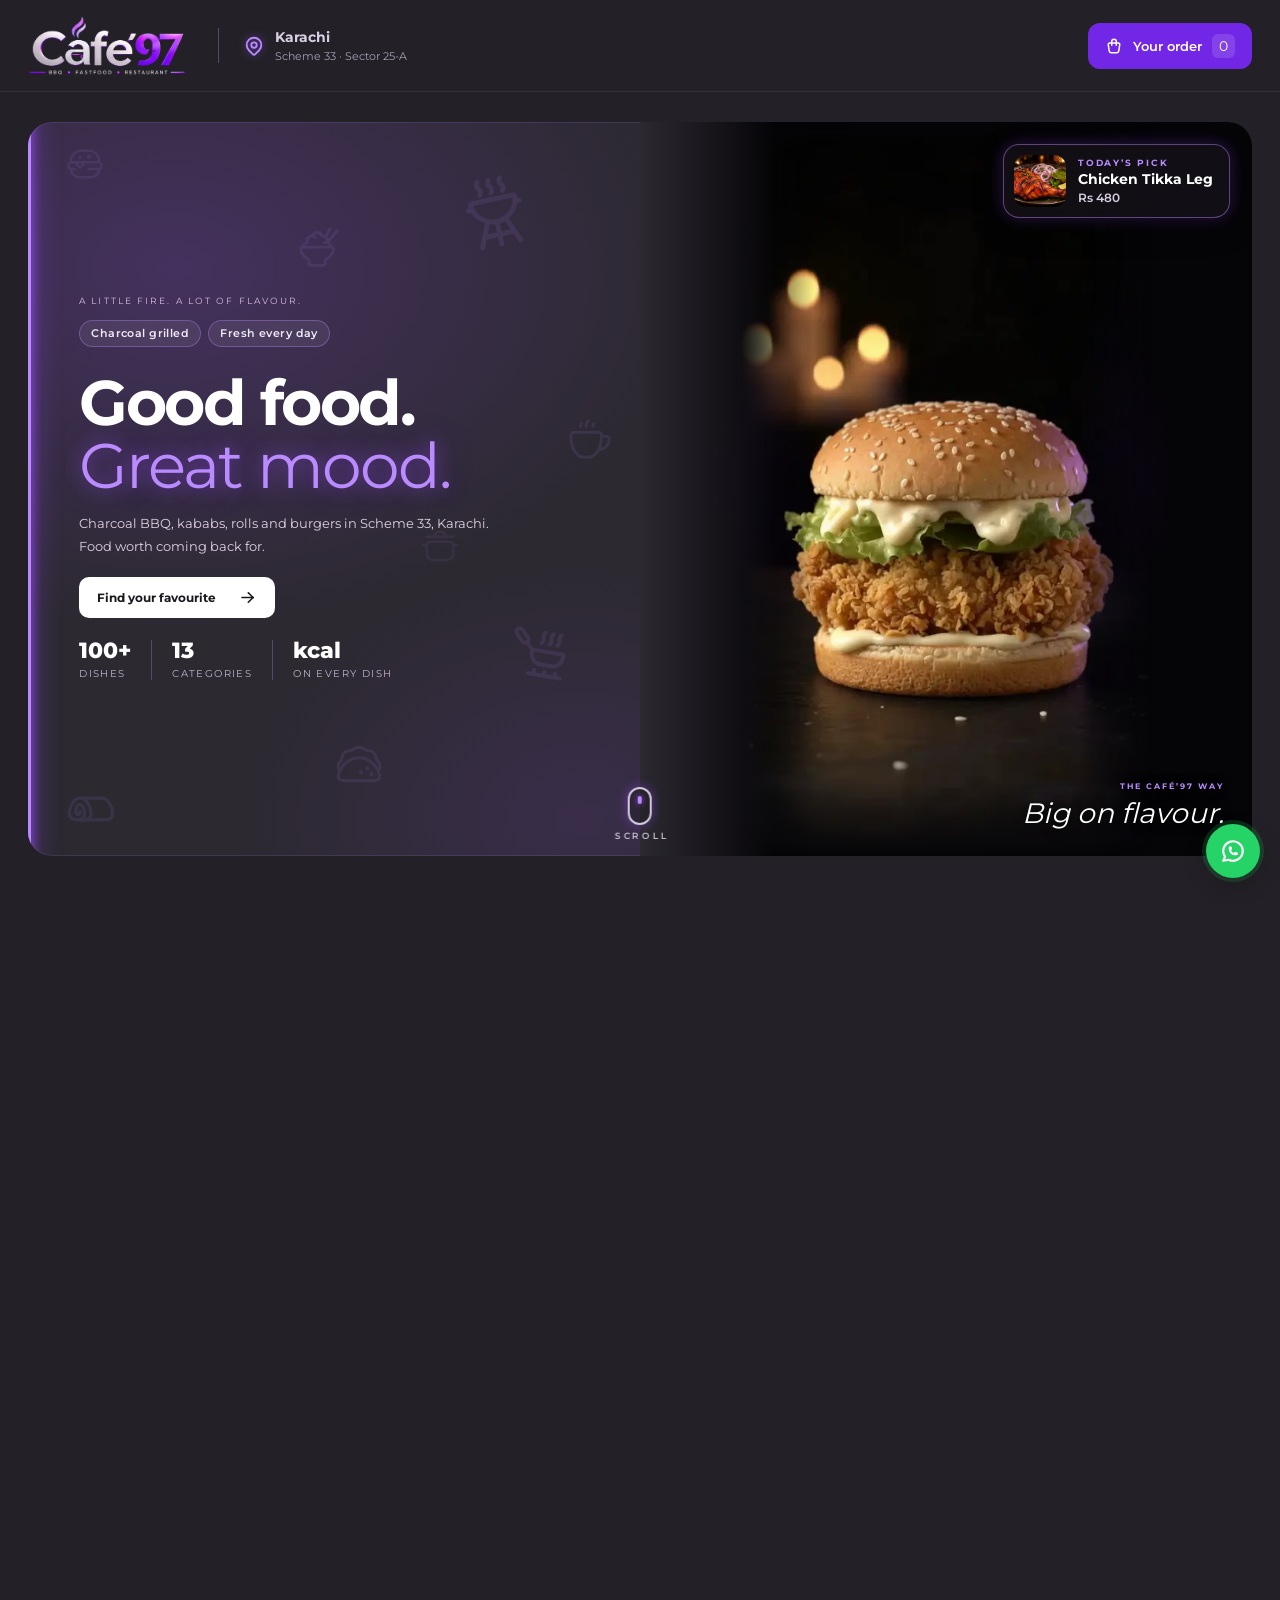
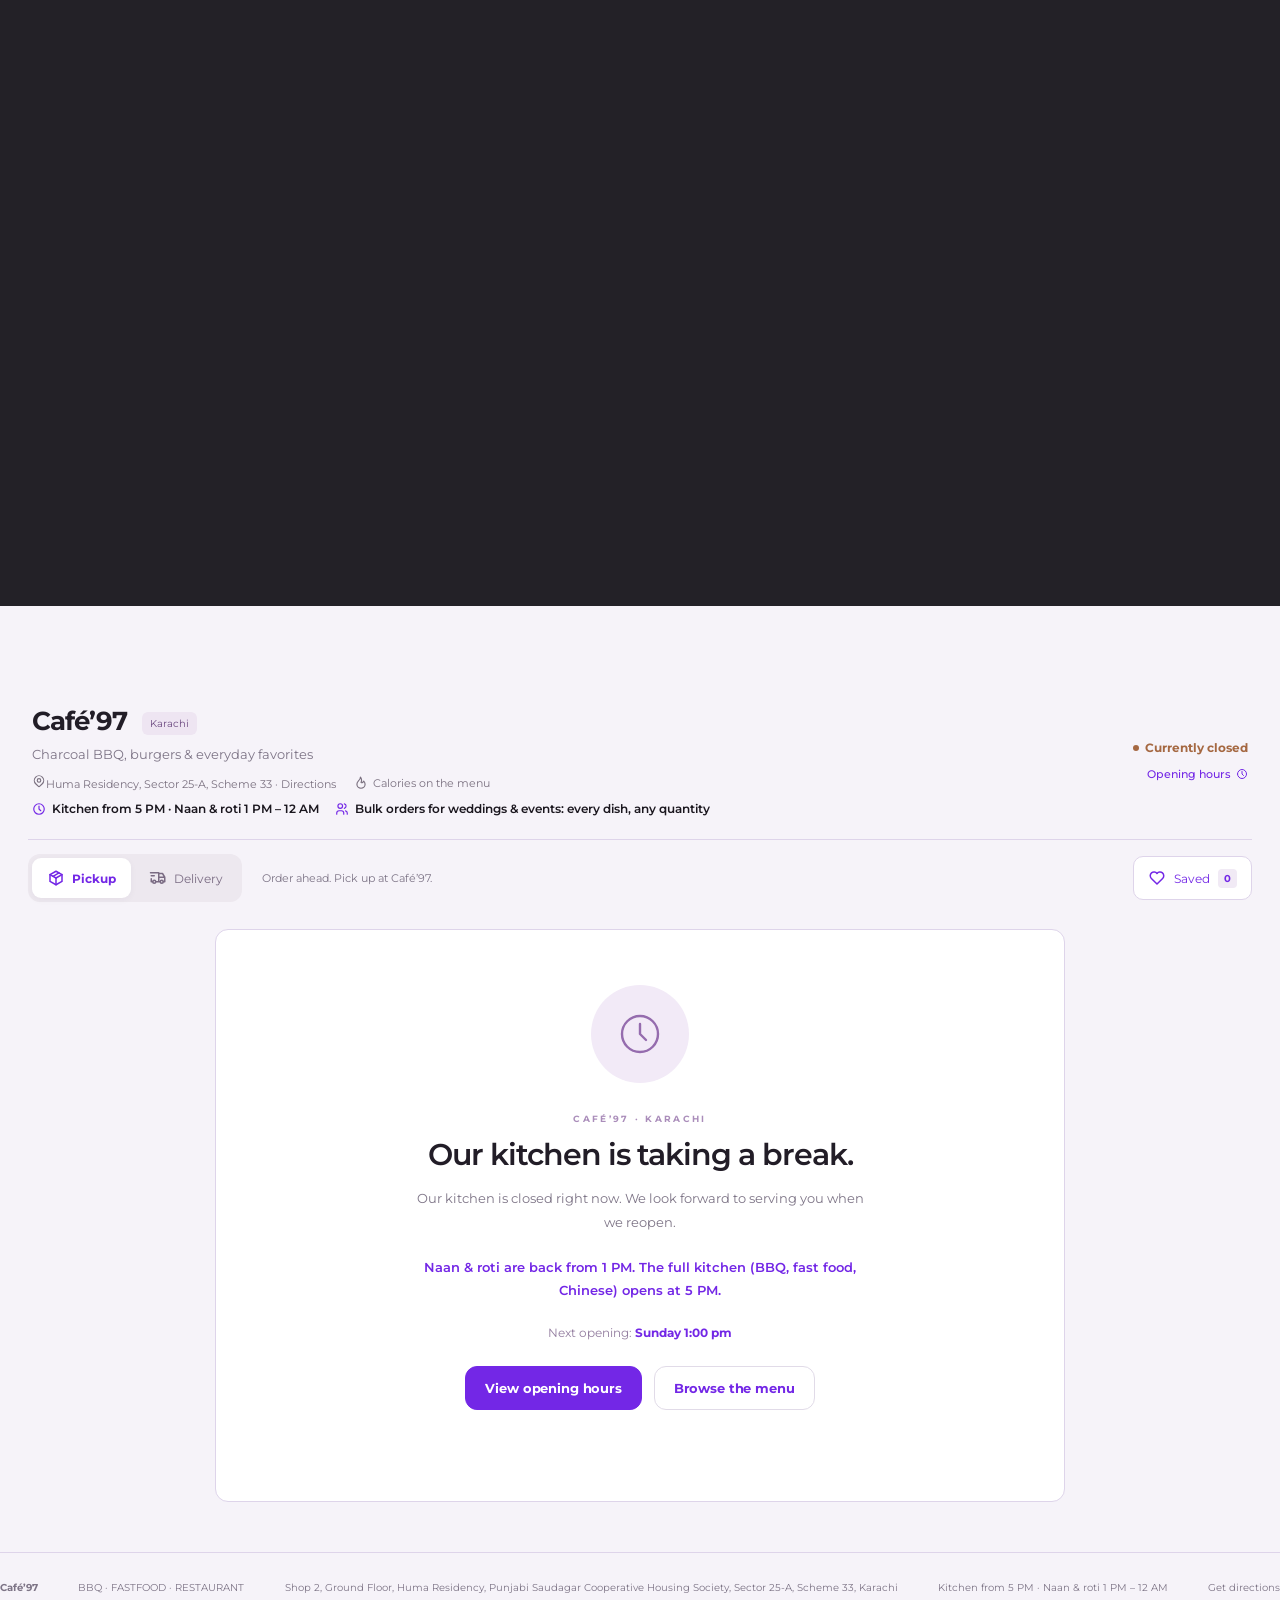
